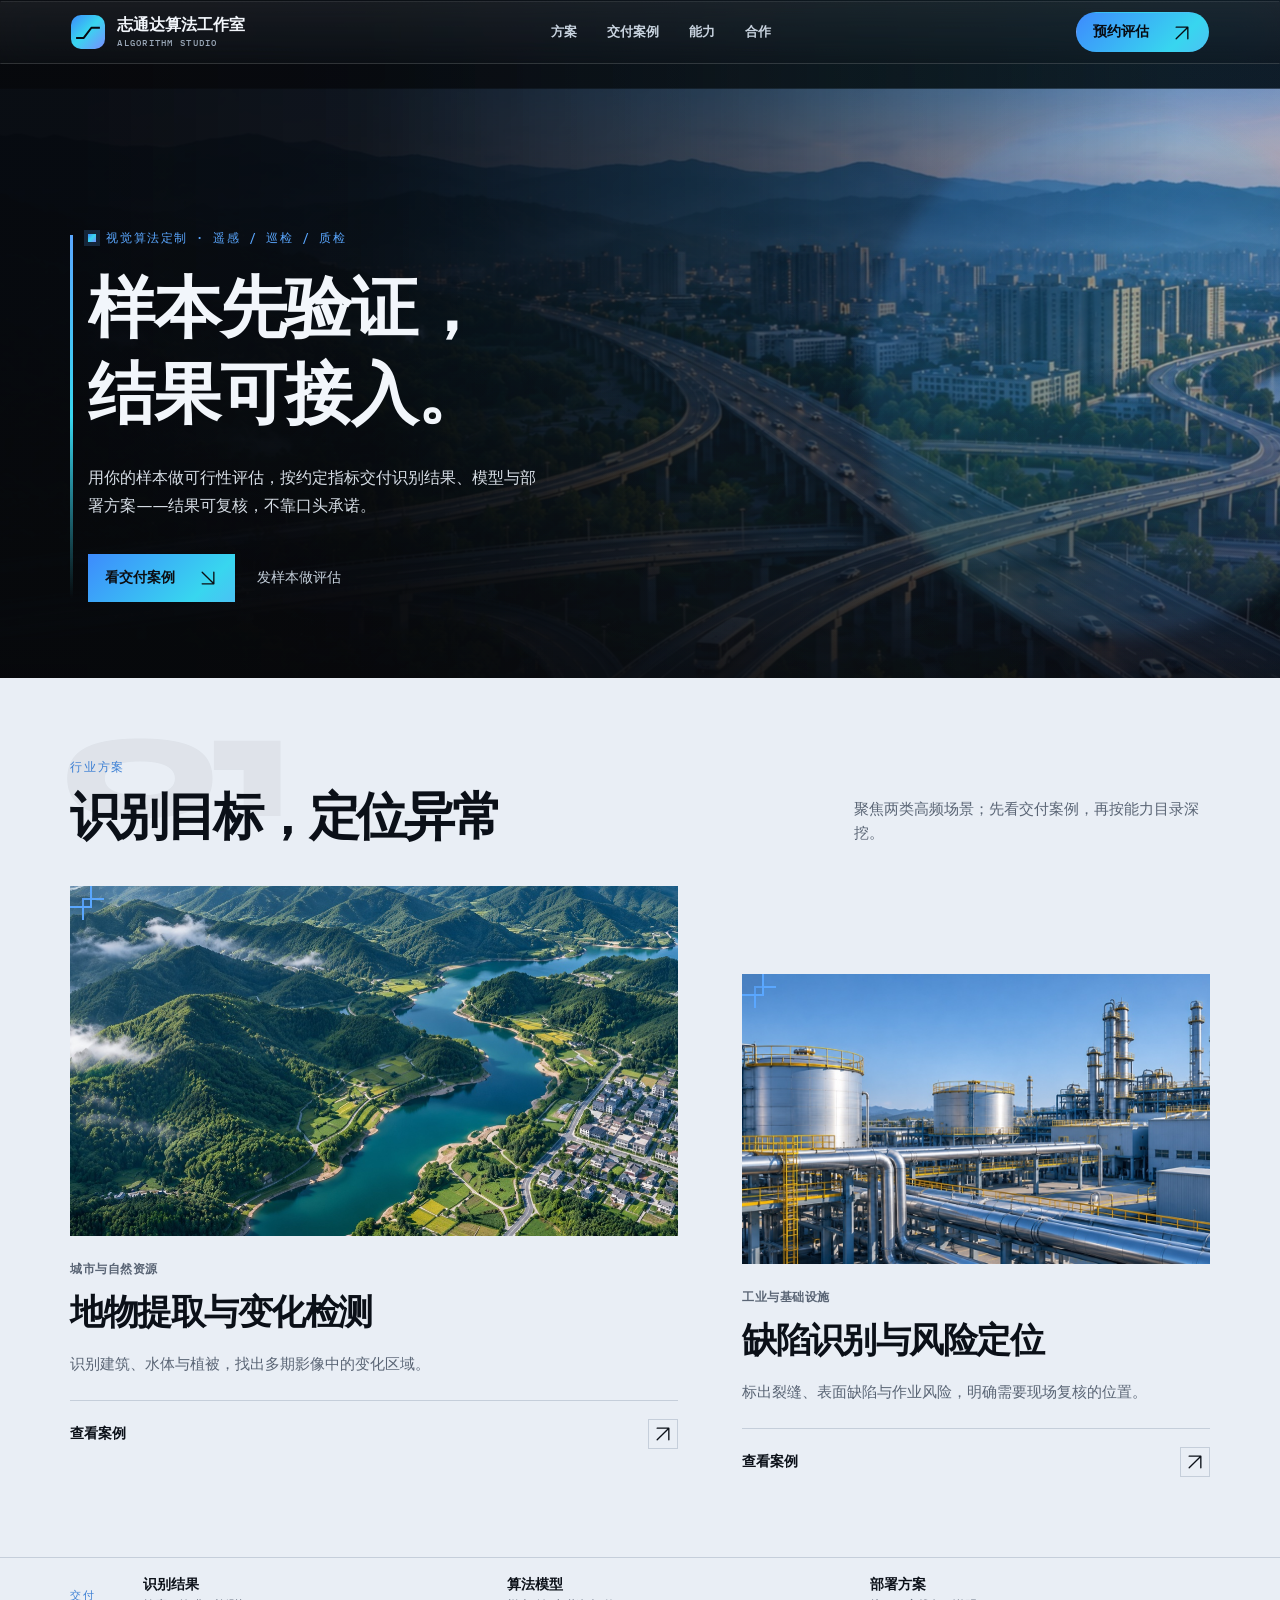
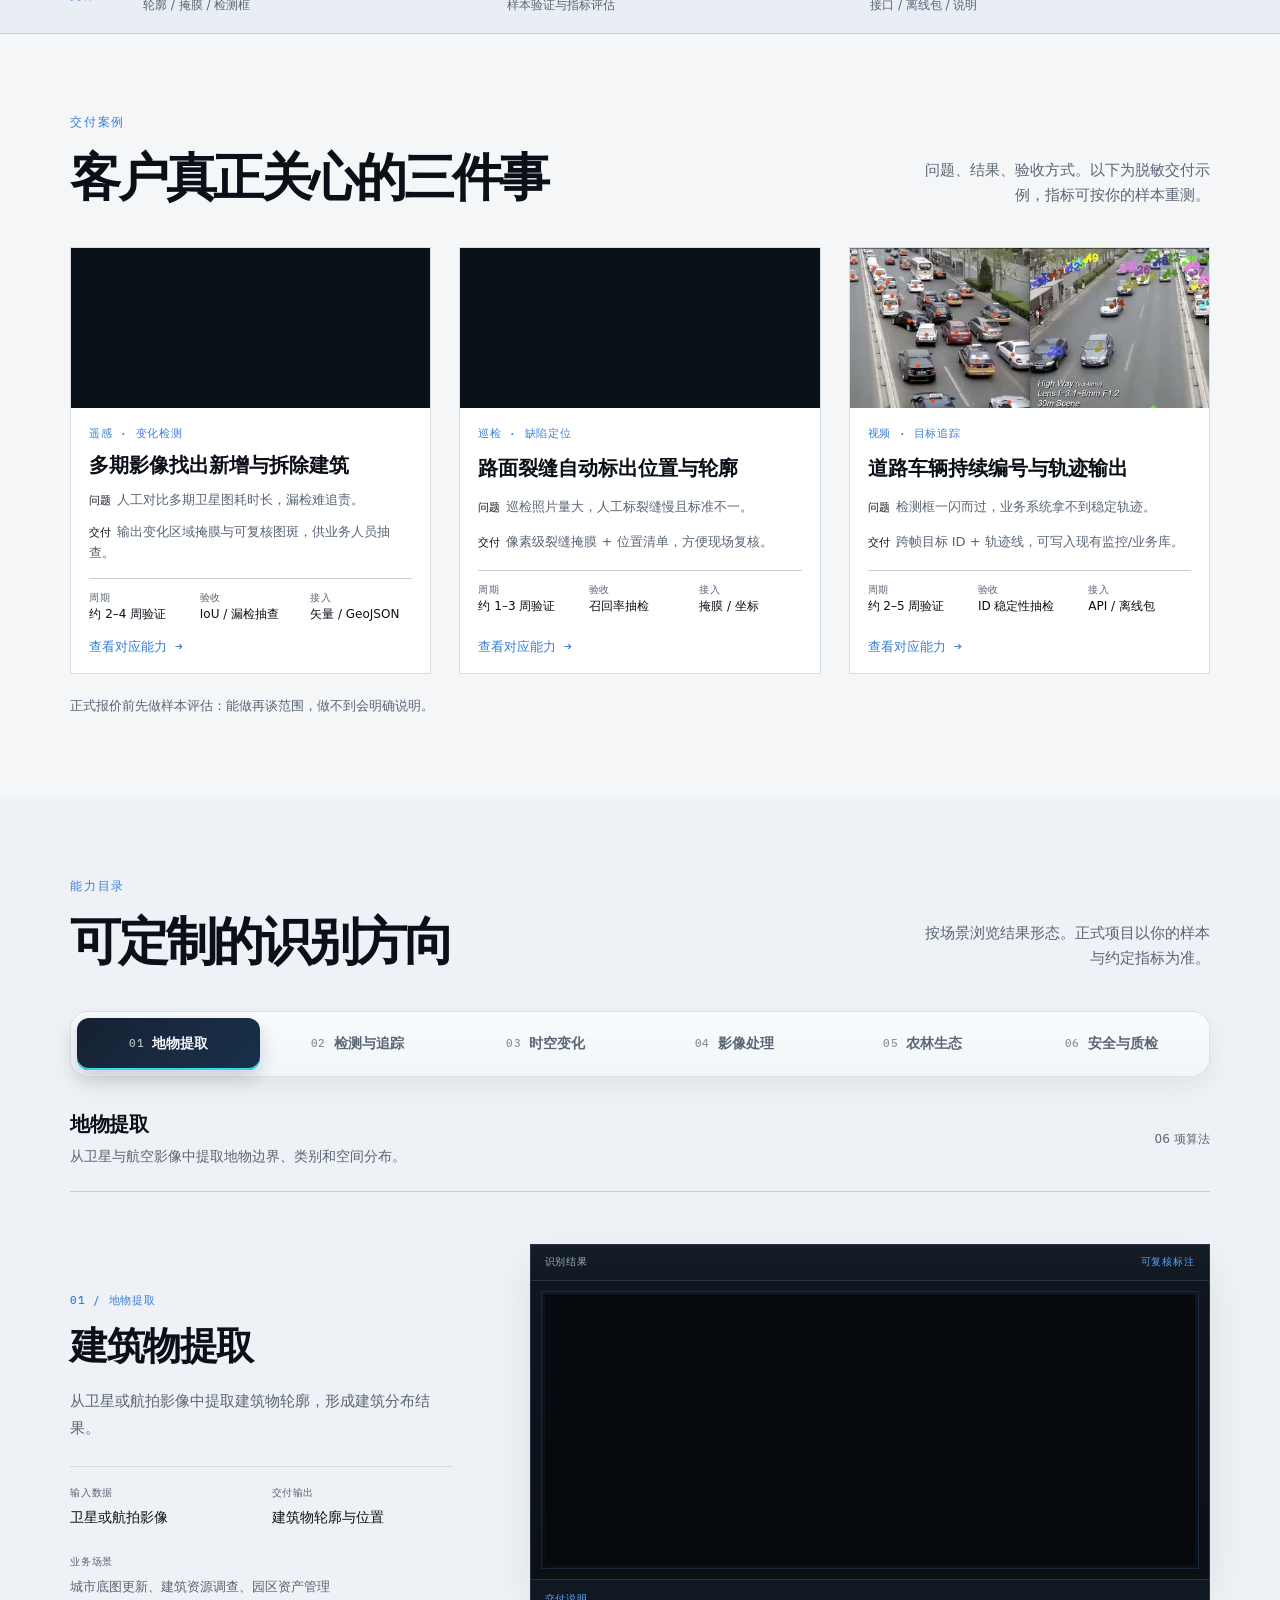
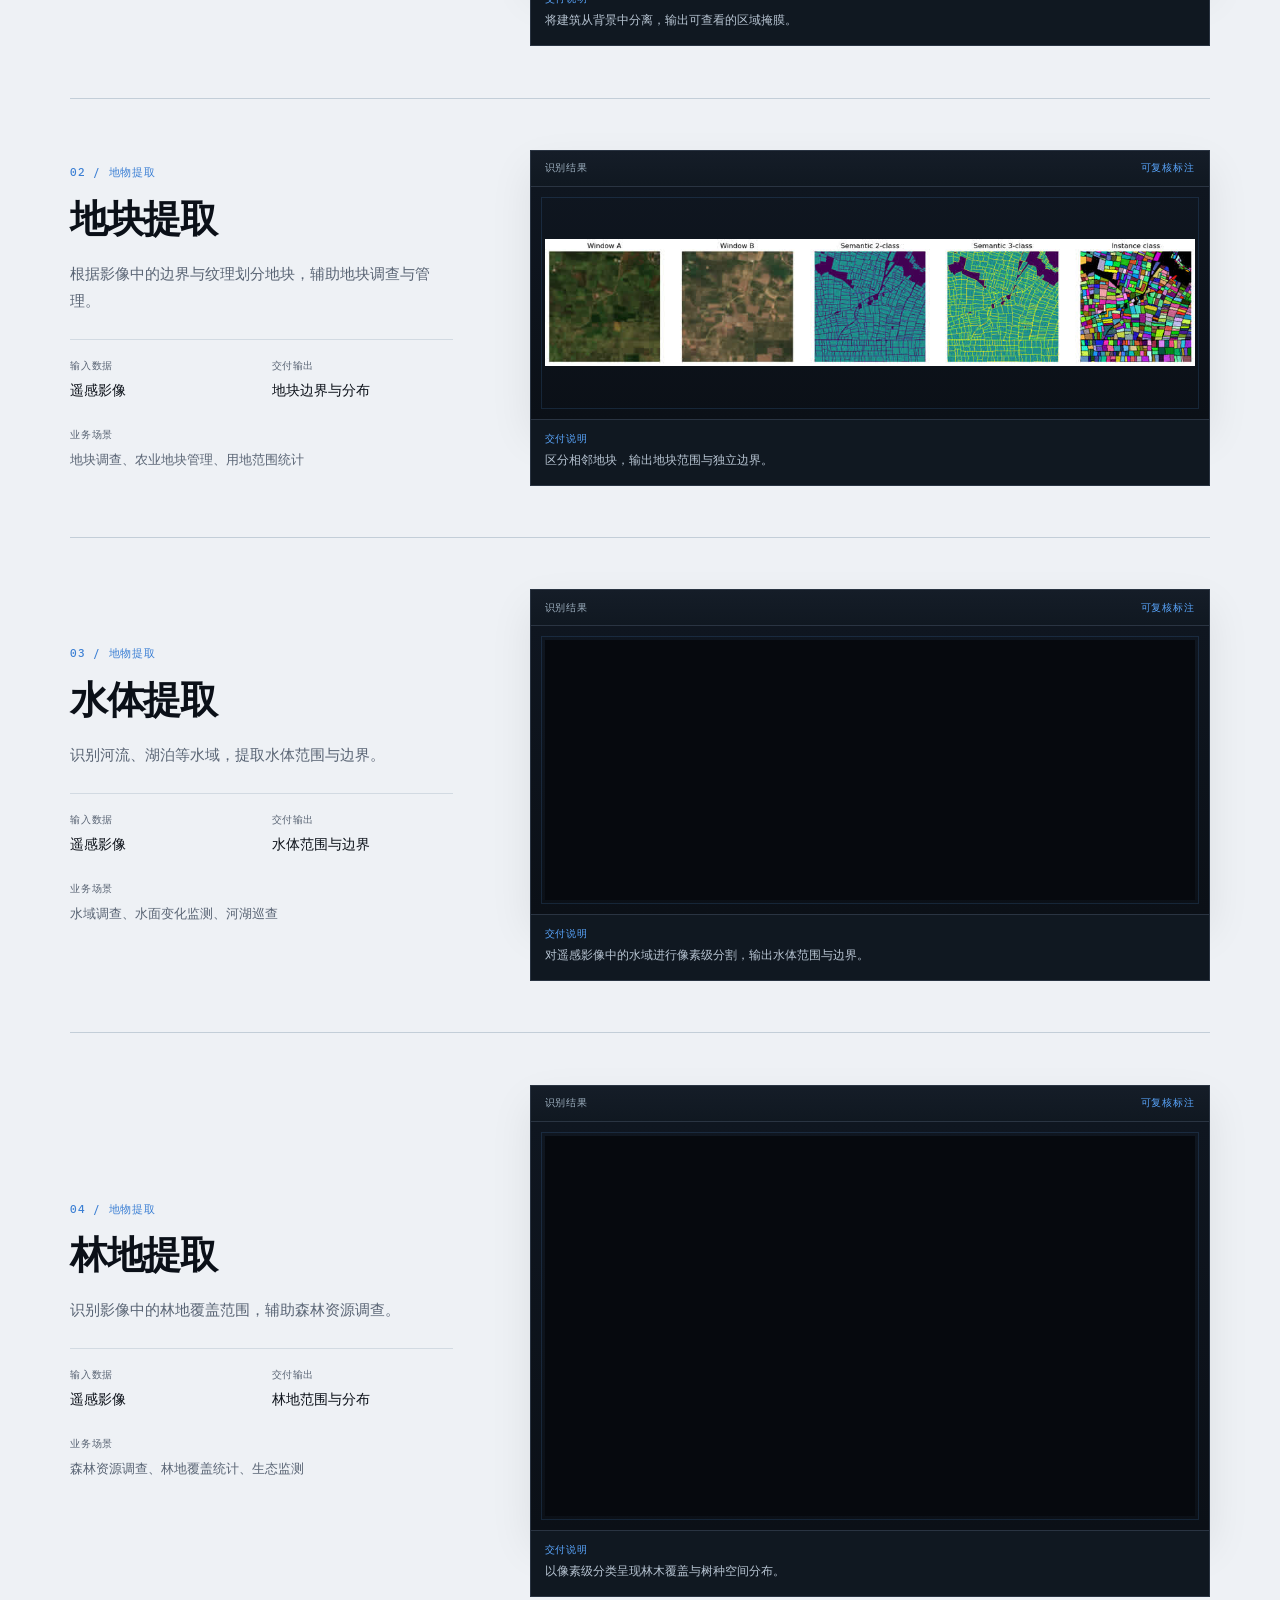
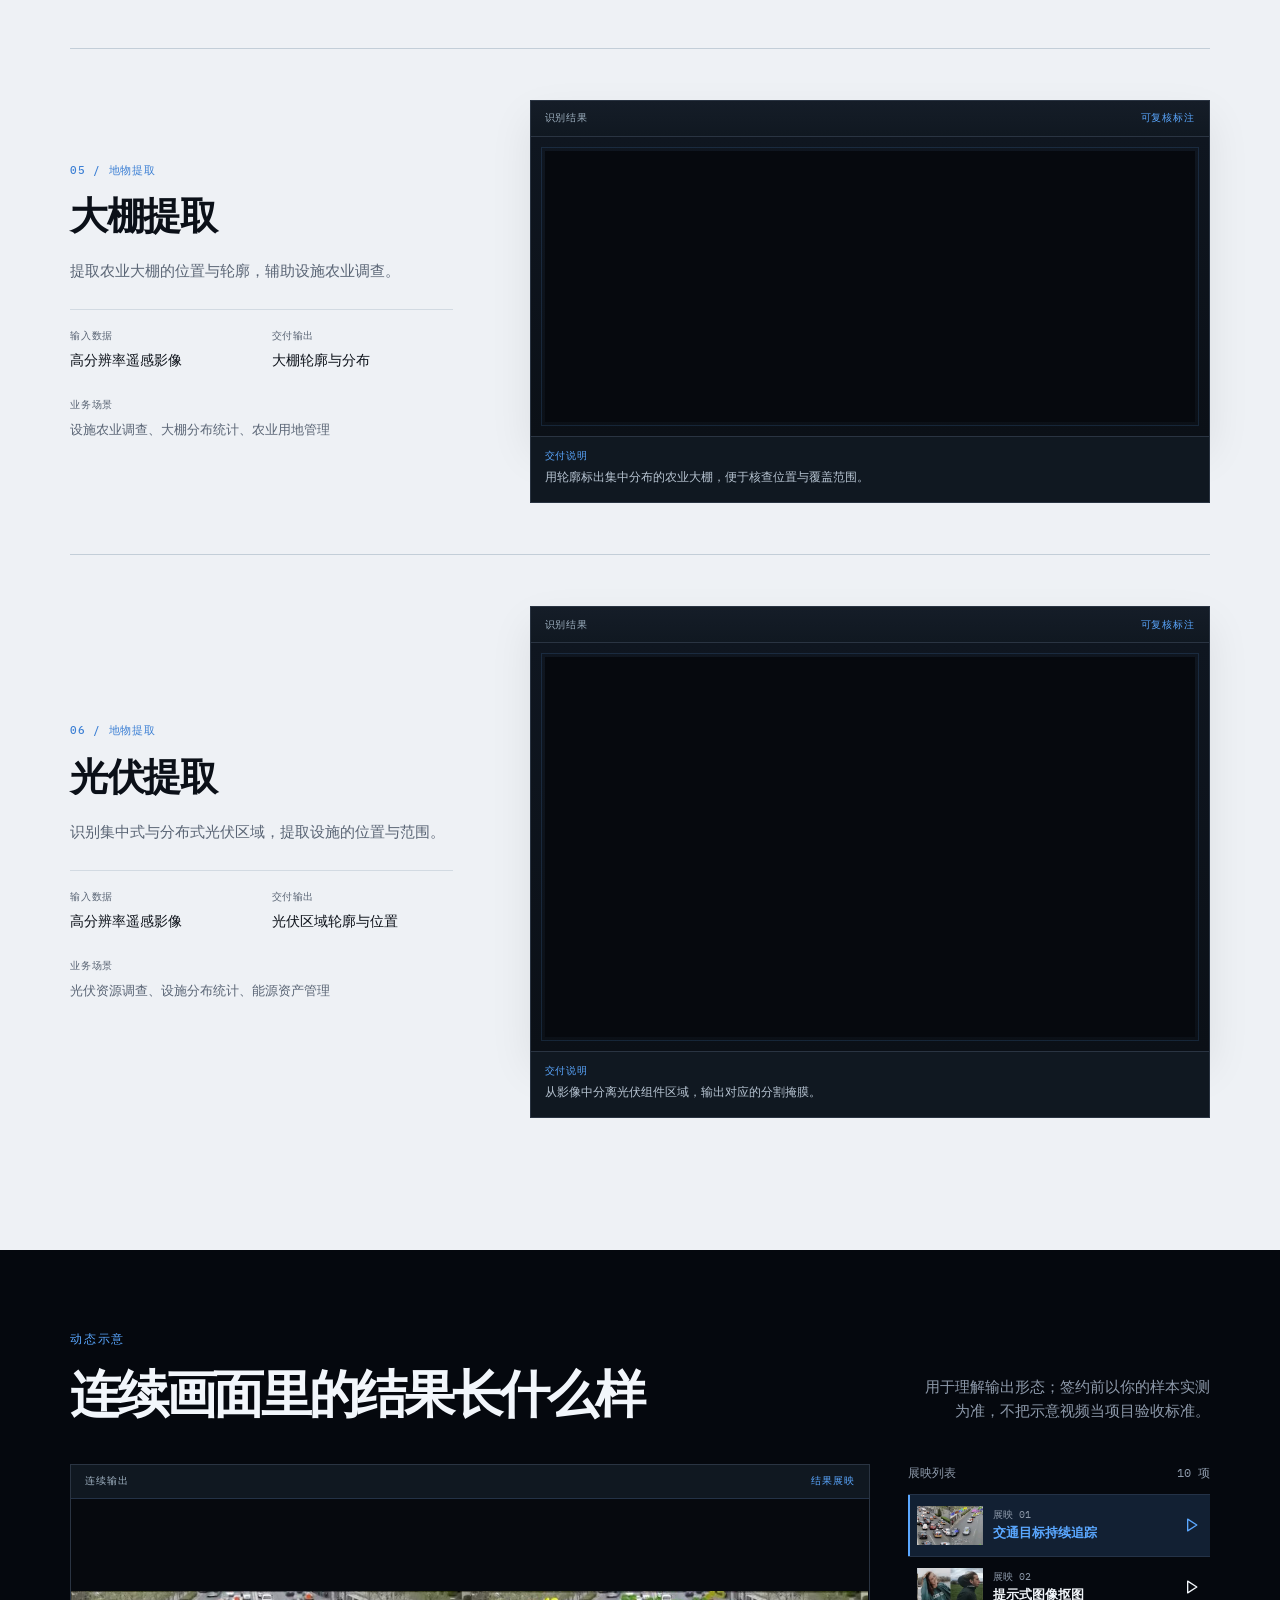
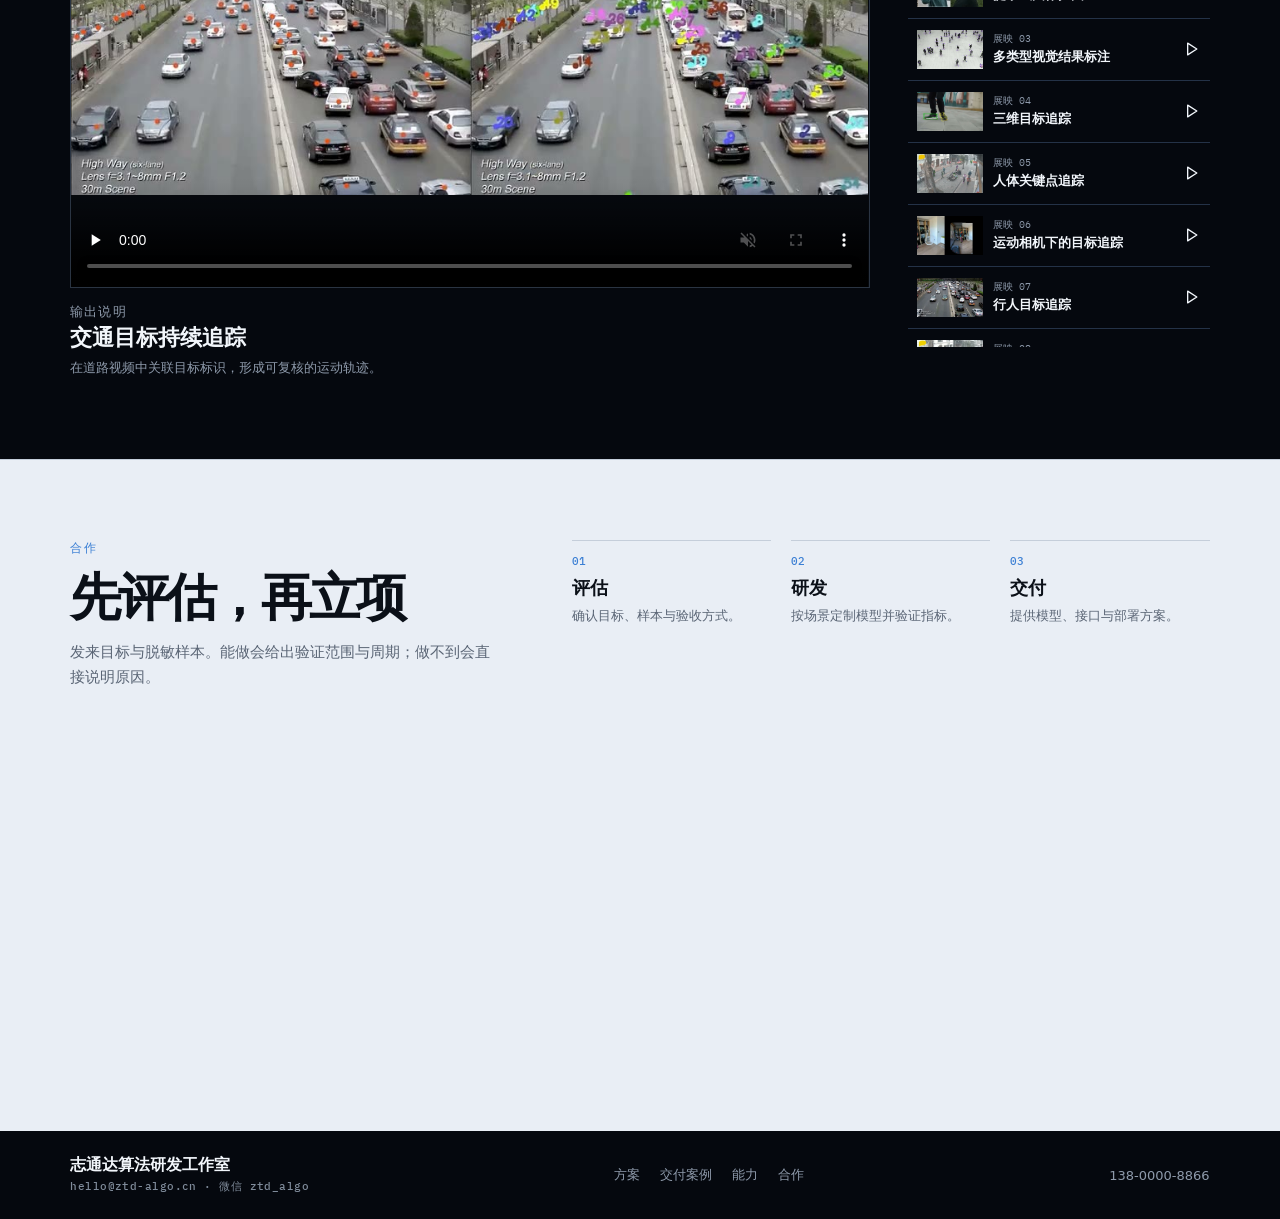
==== index.html @ 41170e2d "Sync supplied algorithm-studio-main 2 source snapshot Import the user-selected main branch files, in" ====
<!doctype html>
<html lang="zh-CN" data-theme="azure">
<head>
<meta charset="utf-8"><meta name="viewport" content="width=device-width,initial-scale=1">
<meta name="theme-color" content="#070b12">
<meta name="description" content="志通达算法研发工作室：为遥感、巡检与质检场景定制视觉算法。先评估样本可行性，再交付可复核结果与可接入系统的模型。">
<title>志通达算法研发工作室｜可复核的视觉算法定制</title>
<link rel="icon" type="image/png" sizes="128x128" href="./assets/studio-logo.png">
<link rel="preconnect" href="https://fonts.googleapis.com">
<link rel="preconnect" href="https://fonts.gstatic.com" crossorigin>
<link href="https://fonts.googleapis.com/css2?family=IBM+Plex+Mono:wght@400;500&family=Syne:wght@600;700;800&display=swap" rel="stylesheet">
<link rel="stylesheet" href="./site.css?v=file-open-20261112">
<link rel="stylesheet" href="./themes.css?v=file-open-20261112">
<script>
(() => {
  document.documentElement.dataset.theme = 'azure';
  try { localStorage.setItem('studio-theme', 'azure'); } catch (_) {}
})();
</script>
</head>
<body>
<a class="skip" href="#main">跳到主要内容</a>
<header class="masthead">
 <div class="container">
  <div class="masthead-bar">
   <a class="brand" href="#horizon"><svg class="brand-mark" viewBox="0 0 40 40" fill="none" aria-hidden="true"><rect x="1.5" y="1.5" width="37" height="37" rx="2" fill="currentColor"/><path d="M6 27h9l9-12h10" stroke-width="2.4" stroke-linejoin="round"/></svg><span>志通达算法工作室<small>ALGORITHM STUDIO</small></span></a>
   <nav aria-label="主导航">
    <a href="#process">方案</a>
    <a href="#stories">交付案例</a>
    <a href="#light">能力</a>
    <a href="#contact">合作</a>
   </nav>
   <a href="#contact" class="button header-cta">预约评估 <span aria-hidden="true"><svg class="ui-icon" viewBox="0 0 24 24" aria-hidden="true"><path d="M5 19 19 5M5 5h14v14"/></svg></span></a>
  </div>
 </div>
</header>
<main id="main">
 <section class="hero hero-clean" id="horizon" aria-labelledby="hero-title">
  <img class="hero-backdrop" src="./assets/editorial/hero-city.jpg" width="2172" height="724" alt="" fetchpriority="high">
  <div class="container hero-inner">
   <div class="hero-copy">
    <p class="eyebrow"><span></span> 视觉算法定制 · 遥感 / 巡检 / 质检</p>
    <h1 id="hero-title"><span class="hero-line"><span>样本先验证，</span></span><span class="hero-line"><span>结果可接入。</span></span></h1>
    <p class="hero-intro">用你的样本做可行性评估，按约定指标交付识别结果、模型与部署方案——结果可复核，不靠口头承诺。</p>
    <div class="hero-actions">
     <a class="button hero-cta" href="#stories">看交付案例 <span aria-hidden="true"><svg class="ui-icon" viewBox="0 0 24 24" aria-hidden="true"><path d="M5 5l14 14M5 19h14V5"/></svg></span></a>
     <a class="hero-secondary" href="#contact">发样本做评估</a>
    </div>
   </div>
  </div>
 </section>

 <section class="solutions section" id="process" aria-labelledby="process-title">
  <div class="container">
   <div class="section-head section-split">
    <div data-index="01"><p class="eyebrow">行业方案</p><h2 id="process-title"><span>识别目标，</span><span>定位异常</span></h2></div>
    <p>聚焦两类高频场景；先看交付案例，再按能力目录深挖。</p>
   </div>
   <div class="solutions-grid">
    <article class="solution">
     <a href="#cap-tab-0" class="solution-link" data-capability="cap-tab-0">
      <div class="solution-copy">
       <p class="solution-industry">城市与自然资源</p>
       <h3>地物提取<span>与变化检测</span></h3>
       <p class="solution-description">识别建筑、水体与植被，找出多期影像中的变化区域。</p>
       <span class="solution-action">查看案例 <span class="solution-arrow" aria-hidden="true"><svg class="ui-icon" viewBox="0 0 24 24" aria-hidden="true"><path d="M5 19 19 5M5 5h14v14"/></svg></span></span>
      </div>
      <div class="solution-image">
       <img src="./assets/editorial/solution-nature.jpg" width="1440" height="696" alt="" loading="lazy">
      </div>
     </a>
    </article>
    <article class="solution">
     <a href="#cap-tab-5" class="solution-link" data-capability="cap-tab-5">
      <div class="solution-copy">
       <p class="solution-industry">工业与基础设施</p>
       <h3>缺陷识别<span>与风险定位</span></h3>
       <p class="solution-description">标出裂缝、表面缺陷与作业风险，明确需要现场复核的位置。</p>
       <span class="solution-action">查看案例 <span class="solution-arrow" aria-hidden="true"><svg class="ui-icon" viewBox="0 0 24 24" aria-hidden="true"><path d="M5 19 19 5M5 5h14v14"/></svg></span></span>
      </div>
      <div class="solution-image">
       <img src="./assets/editorial/solution-industry.jpg" width="1440" height="696" alt="" loading="lazy">
      </div>
     </a>
    </article>
   </div>
  </div>
 </section>
<section class="delivery-strip" id="deliverables" aria-label="交付内容">
 <div class="container delivery-strip-inner">
  <p class="delivery-strip-label">交付</p>
  <ul>
   <li><strong>识别结果</strong><span>轮廓 / 掩膜 / 检测框</span></li>
   <li><strong>算法模型</strong><span>样本验证与指标评估</span></li>
   <li><strong>部署方案</strong><span>接口 / 离线包 / 说明</span></li>
  </ul>
 </div>
</section>

<section class="section stories" id="stories" aria-labelledby="stories-title">
 <div class="container">
  <div class="section-head directory-heading">
   <p class="eyebrow">交付案例</p>
   <h2 id="stories-title">客户真正关心的三件事</h2>
   <p>问题、结果、验收方式。以下为脱敏交付示例，指标可按你的样本重测。</p>
  </div>
  <div class="stories-grid">
   <article class="story-card">
    <figure class="story-media">
     <img src="./assets/algorithm-effects/web/vegas-1999.jpg" alt="" loading="lazy" decoding="async">
     <img src="./assets/algorithm-effects/web/vegas-2024.jpg" alt="" loading="lazy" decoding="async">
    </figure>
    <div class="story-body">
     <p class="story-tag">遥感 · 变化检测</p>
     <h3>多期影像找出新增与拆除建筑</h3>
     <p class="story-problem"><span>问题</span>人工对比多期卫星图耗时长，漏检难追责。</p>
     <p class="story-result"><span>交付</span>输出变化区域掩膜与可复核图斑，供业务人员抽查。</p>
     <dl class="story-metrics">
      <div><dt>周期</dt><dd>约 2–4 周验证</dd></div>
      <div><dt>验收</dt><dd>IoU / 漏检抽查</dd></div>
      <div><dt>接入</dt><dd>矢量 / GeoJSON</dd></div>
     </dl>
     <a class="story-link" href="#algorithm-2-1">查看对应能力 →</a>
    </div>
   </article>
   <article class="story-card">
    <figure class="story-media story-media-single">
     <img src="./assets/algorithm-effects/web/crack-mask.jpg" alt="" loading="lazy" decoding="async">
    </figure>
    <div class="story-body">
     <p class="story-tag">巡检 · 缺陷定位</p>
     <h3>路面裂缝自动标出位置与轮廓</h3>
     <p class="story-problem"><span>问题</span>巡检照片量大，人工标裂缝慢且标准不一。</p>
     <p class="story-result"><span>交付</span>像素级裂缝掩膜 + 位置清单，方便现场复核。</p>
     <dl class="story-metrics">
      <div><dt>周期</dt><dd>约 1–3 周验证</dd></div>
      <div><dt>验收</dt><dd>召回率抽检</dd></div>
      <div><dt>接入</dt><dd>掩膜 / 坐标</dd></div>
     </dl>
     <a class="story-link" href="#algorithm-5-5">查看对应能力 →</a>
    </div>
   </article>
   <article class="story-card">
    <figure class="story-media story-media-single">
     <img src="./assets/algorithm-effects/web/traffic-tracking.jpg" alt="" loading="lazy" decoding="async">
    </figure>
    <div class="story-body">
     <p class="story-tag">视频 · 目标追踪</p>
     <h3>道路车辆持续编号与轨迹输出</h3>
     <p class="story-problem"><span>问题</span>检测框一闪而过，业务系统拿不到稳定轨迹。</p>
     <p class="story-result"><span>交付</span>跨帧目标 ID + 轨迹线，可写入现有监控/业务库。</p>
     <dl class="story-metrics">
      <div><dt>周期</dt><dd>约 2–5 周验证</dd></div>
      <div><dt>验收</dt><dd>ID 稳定性抽检</dd></div>
      <div><dt>接入</dt><dd>API / 离线包</dd></div>
     </dl>
     <a class="story-link" href="#algorithm-1-4">查看对应能力 →</a>
    </div>
   </article>
  </div>
  <p class="stories-note">正式报价前先做样本评估：能做再谈范围，做不到会明确说明。</p>
 </div>
</section>

<section class="section capability-directory" id="light" aria-labelledby="services-title">
 <div class="container">
  <div class="section-head directory-heading">
   <p class="eyebrow">能力目录</p>
   <h2 id="services-title">可定制的识别方向</h2>
   <p>按场景浏览结果形态。正式项目以你的样本与约定指标为准。</p>
  </div>
  <div class="directory-layout">
   <div class="directory-index" role="tablist" aria-label="算法能力分类" aria-orientation="horizontal">
    <button type="button" role="tab" id="cap-tab-0" aria-selected="true" aria-controls="cap-panel-0" tabindex="0"><span class="index-number">01</span><span>地物提取</span><span aria-hidden="true"><svg class="ui-icon" viewBox="0 0 24 24" aria-hidden="true"><path d="M5 19 19 5M5 5h14v14"/></svg></span></button>
    <button type="button" role="tab" id="cap-tab-1" aria-selected="false" aria-controls="cap-panel-1" tabindex="-1"><span class="index-number">02</span><span>检测与追踪</span><span aria-hidden="true"><svg class="ui-icon" viewBox="0 0 24 24" aria-hidden="true"><path d="M5 19 19 5M5 5h14v14"/></svg></span></button>
    <button type="button" role="tab" id="cap-tab-2" aria-selected="false" aria-controls="cap-panel-2" tabindex="-1"><span class="index-number">03</span><span>时空变化</span><span aria-hidden="true"><svg class="ui-icon" viewBox="0 0 24 24" aria-hidden="true"><path d="M5 19 19 5M5 5h14v14"/></svg></span></button>
    <button type="button" role="tab" id="cap-tab-3" aria-selected="false" aria-controls="cap-panel-3" tabindex="-1"><span class="index-number">04</span><span>影像处理</span><span aria-hidden="true"><svg class="ui-icon" viewBox="0 0 24 24" aria-hidden="true"><path d="M5 19 19 5M5 5h14v14"/></svg></span></button>
    <button type="button" role="tab" id="cap-tab-4" aria-selected="false" aria-controls="cap-panel-4" tabindex="-1"><span class="index-number">05</span><span>农林生态</span><span aria-hidden="true"><svg class="ui-icon" viewBox="0 0 24 24" aria-hidden="true"><path d="M5 19 19 5M5 5h14v14"/></svg></span></button>
    <button type="button" role="tab" id="cap-tab-5" aria-selected="false" aria-controls="cap-panel-5" tabindex="-1"><span class="index-number">06</span><span>安全与质检</span><span aria-hidden="true"><svg class="ui-icon" viewBox="0 0 24 24" aria-hidden="true"><path d="M5 19 19 5M5 5h14v14"/></svg></span></button>
   </div>
   <div class="directory-panels">
    <article id="cap-panel-0" role="tabpanel" aria-labelledby="cap-tab-0" class="directory-panel">
     <div class="algorithm-category-heading" id="algorithm-0-overview" data-category-overview><div><h3>地物提取</h3><p>从卫星与航空影像中提取地物边界、类别和空间分布。</p></div><span class="algorithm-count">06 项算法</span></div>
     <div class="algorithm-collection" aria-label="地物提取算法展示">
      <section class="algorithm-row" id="algorithm-0-0" data-algorithm="0-0" aria-labelledby="algorithm-0-0-name">
       <div class="algorithm-row-copy" data-reveal>
        <p class="algorithm-row-number">01 / 地物提取</p>
        <h4 id="algorithm-0-0-name">建筑物提取</h4>
        <p class="algorithm-row-description">从卫星或航拍影像中提取建筑物轮廓，形成建筑分布结果。</p>
        <dl class="algorithm-row-io"><div><dt>输入</dt><dd>卫星或航拍影像</dd></div><div><dt>输出</dt><dd>建筑物轮廓与位置</dd></div></dl>
        <div class="algorithm-row-application"><span>应用场景</span><p>城市底图更新、建筑资源调查、园区资产管理</p></div>
       </div>
       <figure class="algorithm-row-figure" data-reveal>
        <div class="algorithm-row-visual"><img src="./assets/algorithm-effects/web/building.jpg" alt="建筑影像、参考标注与建筑预测掩膜对照" loading="lazy" decoding="async"></div>
        <figcaption>将建筑从背景中分离，输出可查看的区域掩膜。</figcaption>
       </figure>
      </section>
      <section class="algorithm-row" id="algorithm-0-1" data-algorithm="0-1" aria-labelledby="algorithm-0-1-name">
       <div class="algorithm-row-copy" data-reveal>
        <p class="algorithm-row-number">02 / 地物提取</p>
        <h4 id="algorithm-0-1-name">地块提取</h4>
        <p class="algorithm-row-description">根据影像中的边界与纹理划分地块，辅助地块调查与管理。</p>
        <dl class="algorithm-row-io"><div><dt>输入</dt><dd>遥感影像</dd></div><div><dt>输出</dt><dd>地块边界与分布</dd></div></dl>
        <div class="algorithm-row-application"><span>应用场景</span><p>地块调查、农业地块管理、用地范围统计</p></div>
       </div>
       <figure class="algorithm-row-figure" data-reveal>
        <div class="algorithm-row-visual"><img src="./assets/algorithm-effects/web/field-segmentation.jpg" alt="农田影像与地块语义及实例分割结果对照" loading="lazy" decoding="async"></div>
        <figcaption>区分相邻地块，输出地块范围与独立边界。</figcaption>
       </figure>
      </section>
      <section class="algorithm-row" id="algorithm-0-2" data-algorithm="0-2" aria-labelledby="algorithm-0-2-name">
       <div class="algorithm-row-copy" data-reveal>
        <p class="algorithm-row-number">03 / 地物提取</p>
        <h4 id="algorithm-0-2-name">水体提取</h4>
        <p class="algorithm-row-description">识别河流、湖泊等水域，提取水体范围与边界。</p>
        <dl class="algorithm-row-io"><div><dt>输入</dt><dd>遥感影像</dd></div><div><dt>输出</dt><dd>水体范围与边界</dd></div></dl>
        <div class="algorithm-row-application"><span>应用场景</span><p>水域调查、水面变化监测、河湖巡查</p></div>
       </div>
       <figure class="algorithm-row-figure" data-reveal>
        <div class="algorithm-row-visual"><img src="./assets/algorithm-effects/web/water-segmentation.jpg" alt="水体影像、参考掩膜与预测掩膜对照。" loading="lazy" decoding="async"></div>
        <figcaption>对遥感影像中的水域进行像素级分割，输出水体范围与边界。</figcaption>
       </figure>
      </section>
      <section class="algorithm-row" id="algorithm-0-3" data-algorithm="0-3" aria-labelledby="algorithm-0-3-name">
       <div class="algorithm-row-copy" data-reveal>
        <p class="algorithm-row-number">04 / 地物提取</p>
        <h4 id="algorithm-0-3-name">林地提取</h4>
        <p class="algorithm-row-description">识别影像中的林地覆盖范围，辅助森林资源调查。</p>
        <dl class="algorithm-row-io"><div><dt>输入</dt><dd>遥感影像</dd></div><div><dt>输出</dt><dd>林地范围与分布</dd></div></dl>
        <div class="algorithm-row-application"><span>应用场景</span><p>森林资源调查、林地覆盖统计、生态监测</p></div>
       </div>
       <figure class="algorithm-row-figure" data-reveal>
        <div class="algorithm-row-visual"><img src="./assets/algorithm-effects/web/tree-species.jpg" alt="包含林木类别与草地等地物的像素级分类结果。" loading="lazy" decoding="async"></div>
        <figcaption>以像素级分类呈现林木覆盖与树种空间分布。</figcaption>
       </figure>
      </section>
      <section class="algorithm-row" id="algorithm-0-4" data-algorithm="0-4" aria-labelledby="algorithm-0-4-name">
       <div class="algorithm-row-copy" data-reveal>
        <p class="algorithm-row-number">05 / 地物提取</p>
        <h4 id="algorithm-0-4-name">大棚提取</h4>
        <p class="algorithm-row-description">提取农业大棚的位置与轮廓，辅助设施农业调查。</p>
        <dl class="algorithm-row-io"><div><dt>输入</dt><dd>高分辨率遥感影像</dd></div><div><dt>输出</dt><dd>大棚轮廓与分布</dd></div></dl>
        <div class="algorithm-row-application"><span>应用场景</span><p>设施农业调查、大棚分布统计、农业用地管理</p></div>
       </div>
       <figure class="algorithm-row-figure" data-reveal>
        <div class="algorithm-row-visual"><img src="./assets/algorithm-effects/web/greenhouse.jpg" alt="农业大棚提取轮廓叠加在航拍影像上" loading="lazy" decoding="async"></div>
        <figcaption>用轮廓标出集中分布的农业大棚，便于核查位置与覆盖范围。</figcaption>
       </figure>
      </section>
      <section class="algorithm-row" id="algorithm-0-5" data-algorithm="0-5" aria-labelledby="algorithm-0-5-name">
       <div class="algorithm-row-copy" data-reveal>
        <p class="algorithm-row-number">06 / 地物提取</p>
        <h4 id="algorithm-0-5-name">光伏提取</h4>
        <p class="algorithm-row-description">识别集中式与分布式光伏区域，提取设施的位置与范围。</p>
        <dl class="algorithm-row-io"><div><dt>输入</dt><dd>高分辨率遥感影像</dd></div><div><dt>输出</dt><dd>光伏区域轮廓与位置</dd></div></dl>
        <div class="algorithm-row-application"><span>应用场景</span><p>光伏资源调查、设施分布统计、能源资产管理</p></div>
       </div>
       <figure class="algorithm-row-figure" data-reveal>
        <div class="algorithm-row-visual"><img src="./assets/algorithm-effects/web/solar-panel-detection-segmentation.jpg" alt="光伏影像、参考掩膜和预测分割结果对照" loading="lazy" decoding="async"></div>
        <figcaption>从影像中分离光伏组件区域，输出对应的分割掩膜。</figcaption>
       </figure>
      </section>
     </div>
    </article>
    <article id="cap-panel-1" role="tabpanel" aria-labelledby="cap-tab-1" class="directory-panel" hidden>
     <div class="algorithm-category-heading" id="algorithm-1-overview" data-category-overview><div><h3>检测与追踪</h3><p>识别重点目标，结合序列影像开展定位与持续追踪。</p></div><span class="algorithm-count">06 项算法</span></div>
     <div class="algorithm-collection" aria-label="检测与追踪算法展示">
      <section class="algorithm-row" id="algorithm-1-0" data-algorithm="1-0" aria-labelledby="algorithm-1-0-name">
       <div class="algorithm-row-copy" data-reveal>
        <p class="algorithm-row-number">01 / 检测与追踪</p>
        <h4 id="algorithm-1-0-name">无人机识别</h4>
        <p class="algorithm-row-description">识别图像或视频中的无人机目标，标记目标位置。</p>
        <dl class="algorithm-row-io"><div><dt>输入</dt><dd>图像或视频帧</dd></div><div><dt>输出</dt><dd>无人机类别与位置</dd></div></dl>
        <div class="algorithm-row-application"><span>应用场景</span><p>空域目标观察、低空巡查、无人机目标定位</p></div>
       </div>
       <figure class="algorithm-row-figure" data-reveal>
        <div class="algorithm-row-visual"><img src="./assets/algorithm-effects/web/uav.jpg" alt="红外与可见光无人机目标跟踪画面" loading="lazy" decoding="async"></div>
        <figcaption>在连续画面中定位无人机目标并持续跟踪位置。</figcaption>
       </figure>
      </section>
      <section class="algorithm-row" id="algorithm-1-1" data-algorithm="1-1" aria-labelledby="algorithm-1-1-name">
       <div class="algorithm-row-copy" data-reveal>
        <p class="algorithm-row-number">02 / 检测与追踪</p>
        <h4 id="algorithm-1-1-name">飞机检测</h4>
        <p class="algorithm-row-description">检测影像中的飞机目标，形成位置标注。</p>
        <dl class="algorithm-row-io"><div><dt>输入</dt><dd>航空或卫星影像</dd></div><div><dt>输出</dt><dd>飞机目标位置</dd></div></dl>
        <div class="algorithm-row-application"><span>应用场景</span><p>机场设施调查、航空影像解译、飞机目标统计</p></div>
       </div>
       <figure class="algorithm-row-figure" data-reveal>
        <div class="algorithm-row-visual"><img src="./assets/algorithm-effects/web/dota-plane.jpg" alt="遥感影像中飞机目标的旋转检测框结果" loading="lazy" decoding="async"></div>
        <figcaption>用旋转检测框标出飞机位置与朝向。</figcaption>
       </figure>
      </section>
      <section class="algorithm-row" id="algorithm-1-2" data-algorithm="1-2" aria-labelledby="algorithm-1-2-name">
       <div class="algorithm-row-copy" data-reveal>
        <p class="algorithm-row-number">03 / 检测与追踪</p>
        <h4 id="algorithm-1-2-name">舰船检测</h4>
        <p class="algorithm-row-description">从海面、港口等场景影像中检测舰船目标。</p>
        <dl class="algorithm-row-io"><div><dt>输入</dt><dd>卫星或航拍影像</dd></div><div><dt>输出</dt><dd>舰船目标位置</dd></div></dl>
        <div class="algorithm-row-application"><span>应用场景</span><p>港口调查、海面目标观察、舰船分布统计</p></div>
       </div>
       <figure class="algorithm-row-figure" data-reveal>
        <div class="algorithm-row-visual"><img src="./assets/algorithm-effects/web/dota-ship.jpg" alt="港口影像中舰船目标的旋转检测框结果" loading="lazy" decoding="async"></div>
        <figcaption>沿舰船方向标出旋转检测框，区分密集停泊目标。</figcaption>
       </figure>
      </section>
      <section class="algorithm-row" id="algorithm-1-3" data-algorithm="1-3" aria-labelledby="algorithm-1-3-name">
       <div class="algorithm-row-copy" data-reveal>
        <p class="algorithm-row-number">04 / 检测与追踪</p>
        <h4 id="algorithm-1-3-name">火焰检测</h4>
        <p class="algorithm-row-description">识别画面中的火焰区域，为后续人工复核提供位置线索。</p>
        <dl class="algorithm-row-io"><div><dt>输入</dt><dd>图像或视频帧</dd></div><div><dt>输出</dt><dd>疑似火焰区域</dd></div></dl>
        <div class="algorithm-row-application"><span>应用场景</span><p>现场视频巡查、火情线索发现、重点区域复核</p></div>
       </div>
       <figure class="algorithm-row-figure" data-reveal>
        <div class="algorithm-row-visual"><img src="./assets/algorithm-effects/web/fire-detection.jpg" alt="多种场景中的火焰检测框结果" loading="lazy" decoding="async"></div>
        <figcaption>标出疑似火焰区域，提供位置与类别线索。</figcaption>
       </figure>
      </section>
      <section class="algorithm-row" id="algorithm-1-4" data-algorithm="1-4" aria-labelledby="algorithm-1-4-name">
       <div class="algorithm-row-copy" data-reveal>
        <p class="algorithm-row-number">05 / 检测与追踪</p>
        <h4 id="algorithm-1-4-name">车辆追踪</h4>
        <p class="algorithm-row-description">在连续视频帧中关联车辆，记录同一目标的运动轨迹。</p>
        <dl class="algorithm-row-io"><div><dt>输入</dt><dd>连续视频帧</dd></div><div><dt>输出</dt><dd>车辆位置、标识与轨迹</dd></div></dl>
        <div class="algorithm-row-application"><span>应用场景</span><p>交通流观察、车辆轨迹分析、道路运行统计</p></div>
       </div>
       <figure class="algorithm-row-figure" data-reveal>
        <div class="algorithm-row-visual"><img src="./assets/algorithm-effects/web/traffic-tracking.jpg" alt="道路车辆检测标识与连续运动轨迹" loading="lazy" decoding="async"></div>
        <figcaption>为同一辆车关联标识，观察跨帧位置与运动轨迹。</figcaption>
       </figure>
      </section>
      <section class="algorithm-row" id="algorithm-1-5" data-algorithm="1-5" aria-labelledby="algorithm-1-5-name">
       <div class="algorithm-row-copy" data-reveal>
        <p class="algorithm-row-number">06 / 检测与追踪</p>
        <h4 id="algorithm-1-5-name">桥梁识别</h4>
        <p class="algorithm-row-description">识别影像中的桥梁目标，辅助设施调查与定位。</p>
        <dl class="algorithm-row-io"><div><dt>输入</dt><dd>遥感或航拍影像</dd></div><div><dt>输出</dt><dd>桥梁目标位置</dd></div></dl>
        <div class="algorithm-row-application"><span>应用场景</span><p>交通设施调查、桥梁定位、基础设施管理</p></div>
       </div>
       <figure class="algorithm-row-figure" data-reveal>
        <div class="algorithm-row-visual"><img src="./assets/algorithm-effects/web/dota-bridge.jpg" alt="遥感影像中桥梁目标的检测框结果" loading="lazy" decoding="async"></div>
        <figcaption>沿桥梁走向标出目标位置与覆盖范围。</figcaption>
       </figure>
      </section>
     </div>
    </article>
    <article id="cap-panel-2" role="tabpanel" aria-labelledby="cap-tab-2" class="directory-panel" hidden>
     <div class="algorithm-category-heading" id="algorithm-2-overview" data-category-overview><div><h3>时空变化</h3><p>对比多期影像，发现区域变化并形成专题分析结果。</p></div><span class="algorithm-count">05 项算法</span></div>
     <div class="algorithm-collection" aria-label="时空变化算法展示">
      <section class="algorithm-row" id="algorithm-2-0" data-algorithm="2-0" aria-labelledby="algorithm-2-0-name">
       <div class="algorithm-row-copy" data-reveal>
        <p class="algorithm-row-number">01 / 时空变化</p>
        <h4 id="algorithm-2-0-name">建筑物变化检测</h4>
        <p class="algorithm-row-description">对比同一区域的不同时期影像，标出建筑新增、拆除等变化。</p>
        <dl class="algorithm-row-io"><div><dt>输入</dt><dd>对齐的多期遥感影像</dd></div><div><dt>输出</dt><dd>建筑变化区域</dd></div></dl>
        <div class="algorithm-row-application"><span>应用场景</span><p>城市更新调查、建筑新增与拆除核查</p></div>
       </div>
       <figure class="algorithm-row-figure" data-reveal>
        <div class="algorithm-row-visual"><img src="./assets/algorithm-effects/web/building-height-13.jpg" alt="同一区域双期建筑密度与高度变化分布图" loading="lazy" decoding="async"></div>
        <figcaption>用正负差值区分建筑密度与高度的变化区域。</figcaption>
       </figure>
      </section>
      <section class="algorithm-row" id="algorithm-2-1" data-algorithm="2-1" aria-labelledby="algorithm-2-1-name">
       <div class="algorithm-row-copy" data-reveal>
        <p class="algorithm-row-number">02 / 时空变化</p>
        <h4 id="algorithm-2-1-name">地物变化检测</h4>
        <p class="algorithm-row-description">对比多期影像，定位地物覆盖发生变化的区域。</p>
        <dl class="algorithm-row-io"><div><dt>输入</dt><dd>对齐的多期遥感影像</dd></div><div><dt>输出</dt><dd>地物变化区域</dd></div></dl>
        <div class="algorithm-row-application"><span>应用场景</span><p>区域变化调查、用地变化复核、专题制图</p></div>
       </div>
       <figure class="algorithm-row-figure" data-reveal>
        <div class="algorithm-row-visual"><div class="field-compare" id="field-compare">
       <img class="field-image" src="./assets/cases/vegas-2024.jpg" width="1336" height="965" alt="2024 年拉斯维加斯和米德湖的卫星影像" loading="lazy" decoding="async">
       <img class="field-image field-before" src="./assets/cases/vegas-1999.jpg" width="1336" height="965" alt="1999 年同一地区的卫星影像" loading="lazy" decoding="async">
       <span class="field-year field-year-before" aria-hidden="true">1999</span>
       <span class="field-year field-year-after" aria-hidden="true">2024</span>
       <span class="field-divider" aria-hidden="true"></span>
       <span class="field-grip" aria-hidden="true"><svg class="ui-icon" viewBox="0 0 24 24" aria-hidden="true"><path d="M4 12h16M8 8l-4 4 4 4m8-8 4 4-4 4"/></svg></span>
       <input id="field-range" class="field-range" type="range" min="0" max="100" value="66" aria-label="调整两期卫星影像的分界位置" hidden>
      </div></div>
        <figcaption>拖动分界线，对比 1999 年与 2024 年的影像，观察城市扩张与水域变化。</figcaption>
       </figure>
      </section>
      <section class="algorithm-row" id="algorithm-2-2" data-algorithm="2-2" aria-labelledby="algorithm-2-2-name">
       <div class="algorithm-row-copy" data-reveal>
        <p class="algorithm-row-number">03 / 时空变化</p>
        <h4 id="algorithm-2-2-name">时序分析</h4>
        <p class="algorithm-row-description">分析同一区域的连续观测，呈现目标随时间的变化趋势。</p>
        <dl class="algorithm-row-io"><div><dt>输入</dt><dd>连续多期影像或观测数据</dd></div><div><dt>输出</dt><dd>时序变化曲线与区域</dd></div></dl>
        <div class="algorithm-row-application"><span>应用场景</span><p>区域发展观察、植被时序分析、长期变化统计</p></div>
       </div>
       <figure class="algorithm-row-figure" data-reveal>
        <div class="algorithm-row-visual"><img src="./assets/algorithm-effects/web/satellite-timeseries-map.jpg" alt="NDVI 变化曲线与时间序列地表类别对照" loading="lazy" decoding="async"></div>
        <figcaption>沿时间轴查看植被指数变化及对应的地表覆盖类别。</figcaption>
       </figure>
      </section>
      <section class="algorithm-row" id="algorithm-2-3" data-algorithm="2-3" aria-labelledby="algorithm-2-3-name">
       <div class="algorithm-row-copy" data-reveal>
        <p class="algorithm-row-number">04 / 时空变化</p>
        <h4 id="algorithm-2-3-name">建筑物高度估计</h4>
        <p class="algorithm-row-description">结合可用影像和空间信息，估计建筑物高度。</p>
        <dl class="algorithm-row-io"><div><dt>输入</dt><dd>影像及可用空间信息</dd></div><div><dt>输出</dt><dd>建筑物高度估计值</dd></div></dl>
        <div class="algorithm-row-application"><span>应用场景</span><p>城市三维分析、建筑高度分布调查</p></div>
       </div>
       <figure class="algorithm-row-figure" data-reveal>
        <div class="algorithm-row-visual"><img src="./assets/algorithm-effects/web/building-height-0.jpg" alt="建筑密度与建筑高度米制空间分布对照" loading="lazy" decoding="async"></div>
        <figcaption>以颜色呈现建筑高度估计值，查看空间分布与密度差异。</figcaption>
       </figure>
      </section>
      <section class="algorithm-row" id="algorithm-2-4" data-algorithm="2-4" aria-labelledby="algorithm-2-4-name">
       <div class="algorithm-row-copy" data-reveal>
        <p class="algorithm-row-number">05 / 时空变化</p>
        <h4 id="algorithm-2-4-name">光伏选址</h4>
        <p class="algorithm-row-description">结合地形、地物和项目约束，筛选光伏建设的候选区域。</p>
        <dl class="algorithm-row-io"><div><dt>输入</dt><dd>遥感影像、地形与约束数据</dd></div><div><dt>输出</dt><dd>候选区域与筛选结果</dd></div></dl>
        <div class="algorithm-row-application"><span>应用场景</span><p>候选区域筛选、光伏资源调查、建设条件评价</p></div>
       </div>
       <figure class="algorithm-row-figure" data-reveal>
        <div class="algorithm-row-visual"><img src="./assets/algorithm-effects/web/solar-site-suitability.jpg" alt="光伏选址适宜性评分与候选地块" loading="lazy" decoding="async"></div>
        <figcaption>按适宜性评分区分区域，并勾勒候选建设地块。</figcaption>
       </figure>
      </section>
     </div>
    </article>
    <article id="cap-panel-3" role="tabpanel" aria-labelledby="cap-tab-3" class="directory-panel" hidden>
     <div class="algorithm-category-heading" id="algorithm-3-overview" data-category-overview><div><h3>影像处理</h3><p>改善影像质量，并完成配准、拼接与场景划分，为后续识别分析做准备。</p></div><span class="algorithm-count">06 项算法</span></div>
     <div class="algorithm-collection" aria-label="影像处理算法展示">
      <section class="algorithm-row" id="algorithm-3-0" data-algorithm="3-0" aria-labelledby="algorithm-3-0-name">
       <div class="algorithm-row-copy" data-reveal>
        <p class="algorithm-row-number">01 / 影像处理</p>
        <h4 id="algorithm-3-0-name">影像超分</h4>
        <p class="algorithm-row-description">提高低分辨率影像的显示细节，为后续查看和分析提供输入。</p>
        <dl class="algorithm-row-io"><div><dt>输入</dt><dd>低分辨率影像</dd></div><div><dt>输出</dt><dd>超分辨率影像</dd></div></dl>
        <div class="algorithm-row-application"><span>应用场景</span><p>低分辨率影像处理、历史图像细节改善</p></div>
       </div>
       <figure class="algorithm-row-figure" data-reveal>
        <div class="algorithm-row-visual"><img src="./assets/algorithm-effects/web/super-resolution.jpg" alt="超分辨率处理前后的图像细节对照。" loading="lazy" decoding="async"></div>
        <figcaption>超分辨率处理前后的图像细节对照。</figcaption>
       </figure>
      </section>
      <section class="algorithm-row" id="algorithm-3-1" data-algorithm="3-1" aria-labelledby="algorithm-3-1-name">
       <div class="algorithm-row-copy" data-reveal>
        <p class="algorithm-row-number">02 / 影像处理</p>
        <h4 id="algorithm-3-1-name">影像增强</h4>
        <p class="algorithm-row-description">调整亮度、对比度等影像表现，改善数据的可读性。</p>
        <dl class="algorithm-row-io"><div><dt>输入</dt><dd>待增强影像</dd></div><div><dt>输出</dt><dd>增强后的影像</dd></div></dl>
        <div class="algorithm-row-application"><span>应用场景</span><p>低对比度图像处理、图像细节增强</p></div>
       </div>
       <figure class="algorithm-row-figure" data-reveal>
        <div class="algorithm-row-visual"><img src="./assets/algorithm-effects/web/contrast-enhancement.jpg" alt="增强局部对比度，呈现暗部与细节信息。" loading="lazy" decoding="async"></div>
        <figcaption>增强局部对比度，呈现暗部与细节信息。</figcaption>
       </figure>
      </section>
      <section class="algorithm-row" id="algorithm-3-2" data-algorithm="3-2" aria-labelledby="algorithm-3-2-name">
       <div class="algorithm-row-copy" data-reveal>
        <p class="algorithm-row-number">03 / 影像处理</p>
        <h4 id="algorithm-3-2-name">影像配准</h4>
        <p class="algorithm-row-description">对齐不同时间或来源的影像，为变化分析和数据融合做准备。</p>
        <dl class="algorithm-row-io"><div><dt>输入</dt><dd>参考影像与待配准影像</dd></div><div><dt>输出</dt><dd>对齐影像与配准参数</dd></div></dl>
        <div class="algorithm-row-application"><span>应用场景</span><p>多期影像对齐、多源数据融合准备</p></div>
       </div>
       <figure class="algorithm-row-figure" data-reveal>
        <div class="algorithm-row-visual"><img src="./assets/algorithm-effects/web/image-registration.jpg" alt="对照配准前后地物边界的位置变化。" loading="lazy" decoding="async"></div>
        <figcaption>对照配准前后地物边界的位置变化。</figcaption>
       </figure>
      </section>
      <section class="algorithm-row" id="algorithm-3-3" data-algorithm="3-3" aria-labelledby="algorithm-3-3-name">
       <div class="algorithm-row-copy" data-reveal>
        <p class="algorithm-row-number">04 / 影像处理</p>
        <h4 id="algorithm-3-3-name">场景分割</h4>
        <p class="algorithm-row-description">按道路、车辆、建筑等场景要素划分像素，形成通用区域图，供后续专题识别使用。</p>
        <dl class="algorithm-row-io"><div><dt>输入</dt><dd>待分割影像</dd></div><div><dt>输出</dt><dd>区域掩膜或分类图</dd></div></dl>
        <div class="algorithm-row-application"><span>应用场景</span><p>场景要素划分、预处理分区、专题图底图制作</p></div>
       </div>
       <figure class="algorithm-row-figure" data-reveal>
        <div class="algorithm-row-visual"><img src="./assets/algorithm-effects/web/semantic-segmentation.jpg" alt="按像素区分道路、车辆、建筑等区域。" loading="lazy" decoding="async"></div>
        <figcaption>按像素区分道路、车辆、建筑等区域。</figcaption>
       </figure>
      </section>
      <section class="algorithm-row" id="algorithm-3-4" data-algorithm="3-4" aria-labelledby="algorithm-3-4-name">
       <div class="algorithm-row-copy" data-reveal>
        <p class="algorithm-row-number">05 / 影像处理</p>
        <h4 id="algorithm-3-4-name">影像镶嵌</h4>
        <p class="algorithm-row-description">拼接多幅具有重叠区域的影像，形成连续覆盖的图像。</p>
        <dl class="algorithm-row-io"><div><dt>输入</dt><dd>多幅重叠影像</dd></div><div><dt>输出</dt><dd>拼接影像</dd></div></dl>
        <div class="algorithm-row-application"><span>应用场景</span><p>航拍图像拼接、区域影像整合</p></div>
       </div>
       <figure class="algorithm-row-figure" data-reveal>
        <div class="algorithm-row-visual"><img src="./assets/algorithm-effects/web/image-mosaic.jpg" alt="多张重叠影像匹配后融合为连续画面。" loading="lazy" decoding="async"></div>
        <figcaption>多张重叠影像匹配后融合为连续画面。</figcaption>
       </figure>
      </section>
      <section class="algorithm-row" id="algorithm-3-5" data-algorithm="3-5" aria-labelledby="algorithm-3-5-name">
       <div class="algorithm-row-copy" data-reveal>
        <p class="algorithm-row-number">06 / 影像处理</p>
        <h4 id="algorithm-3-5-name">匀光匀色</h4>
        <p class="algorithm-row-description">统一多幅影像的亮度与色彩表现，减少拼接处的视觉差异。</p>
        <dl class="algorithm-row-io"><div><dt>输入</dt><dd>多幅待处理影像</dd></div><div><dt>输出</dt><dd>色调一致的影像</dd></div></dl>
        <div class="algorithm-row-application"><span>应用场景</span><p>多幅图像色彩统一、拼接过渡优化</p></div>
       </div>
       <figure class="algorithm-row-figure" data-reveal>
        <div class="algorithm-row-visual"><img src="./assets/algorithm-effects/web/color-before.jpg" alt="上图为补偿前，下图为曝光补偿后的拼接结果。" loading="lazy" decoding="async"><img src="./assets/algorithm-effects/web/color-after.jpg" alt="曝光补偿后的拼接画面。" loading="lazy" decoding="async"></div>
        <figcaption>上图为补偿前，下图为曝光补偿后的拼接结果。</figcaption>
       </figure>
      </section>
     </div>
    </article>
    <article id="cap-panel-4" role="tabpanel" aria-labelledby="cap-tab-4" class="directory-panel" hidden>
     <div class="algorithm-category-heading" id="algorithm-4-overview" data-category-overview><div><h3>农林生态</h3><p>从影像中识别作物与植被，辅助农业和生态监测。</p></div><span class="algorithm-count">06 项算法</span></div>
     <div class="algorithm-collection" aria-label="农林生态算法展示">
      <section class="algorithm-row" id="algorithm-4-0" data-algorithm="4-0" aria-labelledby="algorithm-4-0-name">
       <div class="algorithm-row-copy" data-reveal>
        <p class="algorithm-row-number">01 / 农林生态</p>
        <h4 id="algorithm-4-0-name">农作物分类</h4>
        <p class="algorithm-row-description">识别影像中的作物类别，呈现种植类型与空间分布。</p>
        <dl class="algorithm-row-io"><div><dt>输入</dt><dd>遥感影像及标注样本</dd></div><div><dt>输出</dt><dd>作物类别与分布</dd></div></dl>
        <div class="algorithm-row-application"><span>应用场景</span><p>种植结构调查、农作物分布统计、农业监测</p></div>
       </div>
       <figure class="algorithm-row-figure" data-reveal>
        <div class="algorithm-row-visual"><img src="./assets/algorithm-effects/web/crop-classification.jpg" alt="以不同颜色区分作物类别，并提取农田地块边界。" loading="lazy" decoding="async"></div>
        <figcaption>以不同颜色区分作物类别，并提取农田地块边界。</figcaption>
       </figure>
      </section>
      <section class="algorithm-row" id="algorithm-4-1" data-algorithm="4-1" aria-labelledby="algorithm-4-1-name">
       <div class="algorithm-row-copy" data-reveal>
        <p class="algorithm-row-number">02 / 农林生态</p>
        <h4 id="algorithm-4-1-name">树木分类</h4>
        <p class="algorithm-row-description">结合影像特征区分树木类别，辅助林业调查。</p>
        <dl class="algorithm-row-io"><div><dt>输入</dt><dd>航拍或地面影像</dd></div><div><dt>输出</dt><dd>树木类别与位置</dd></div></dl>
        <div class="algorithm-row-application"><span>应用场景</span><p>林业调查、树种分布分析、生态资源管理</p></div>
       </div>
       <figure class="algorithm-row-figure" data-reveal>
        <div class="algorithm-row-visual"><img src="./assets/algorithm-effects/web/tree-species.jpg" alt="树种分类结果以不同颜色呈现树木类型及空间分布。" loading="lazy" decoding="async"></div>
        <figcaption>树种分类结果以不同颜色呈现树木类型及空间分布。</figcaption>
       </figure>
      </section>
      <section class="algorithm-row" id="algorithm-4-2" data-algorithm="4-2" aria-labelledby="algorithm-4-2-name">
       <div class="algorithm-row-copy" data-reveal>
        <p class="algorithm-row-number">03 / 农林生态</p>
        <h4 id="algorithm-4-2-name">病虫害检测</h4>
        <p class="algorithm-row-description">识别作物或树木上的疑似病虫害表现，标出复核目标。</p>
        <dl class="algorithm-row-io"><div><dt>输入</dt><dd>作物或树木图像</dd></div><div><dt>输出</dt><dd>疑似病虫害类别与区域</dd></div></dl>
        <div class="algorithm-row-application"><span>应用场景</span><p>农业巡查、叶片病害筛查、样本辅助复核</p></div>
       </div>
       <figure class="algorithm-row-figure" data-reveal>
        <div class="algorithm-row-visual"><img src="./assets/algorithm-effects/web/plant-disease-explainability.jpg" alt="病叶原图、分类模型热图与热图叠加结果对照。" loading="lazy" decoding="async"></div>
        <figcaption>展示叶片病害分类结果的模型关注区域。</figcaption>
       </figure>
      </section>
      <section class="algorithm-row" id="algorithm-4-3" data-algorithm="4-3" aria-labelledby="algorithm-4-3-name">
       <div class="algorithm-row-copy" data-reveal>
        <p class="algorithm-row-number">04 / 农林生态</p>
        <h4 id="algorithm-4-3-name">羊群检测</h4>
        <p class="algorithm-row-description">检测画面中的羊只，辅助群体定位和数量统计。</p>
        <dl class="algorithm-row-io"><div><dt>输入</dt><dd>图像或视频帧</dd></div><div><dt>输出</dt><dd>羊只位置与计数</dd></div></dl>
        <div class="algorithm-row-application"><span>应用场景</span><p>牧场巡查、羊群目标统计、航拍监测</p></div>
       </div>
       <figure class="algorithm-row-figure" data-reveal>
        <div class="algorithm-row-visual"><img src="./assets/algorithm-effects/web/sheep-detection.jpg" alt="在航拍画面中标出羊只位置，辅助群体计数。" loading="lazy" decoding="async"></div>
        <figcaption>在航拍画面中标出羊只位置，辅助群体计数。</figcaption>
       </figure>
      </section>
      <section class="algorithm-row" id="algorithm-4-4" data-algorithm="4-4" aria-labelledby="algorithm-4-4-name">
       <div class="algorithm-row-copy" data-reveal>
        <p class="algorithm-row-number">05 / 农林生态</p>
        <h4 id="algorithm-4-4-name">牛群检测</h4>
        <p class="algorithm-row-description">检测画面中的牛只，辅助群体定位和数量统计。</p>
        <dl class="algorithm-row-io"><div><dt>输入</dt><dd>图像或视频帧</dd></div><div><dt>输出</dt><dd>牛只位置与计数</dd></div></dl>
        <div class="algorithm-row-application"><span>应用场景</span><p>牧场巡查、牛群目标定位、养殖统计</p></div>
       </div>
       <figure class="algorithm-row-figure" data-reveal>
        <div class="algorithm-row-visual"><img src="./assets/algorithm-effects/web/cow-detection.jpg" alt="在牧场影像中标出牛只的位置。" loading="lazy" decoding="async"></div>
        <figcaption>在牧场影像中标出牛只的位置。</figcaption>
       </figure>
      </section>
      <section class="algorithm-row" id="algorithm-4-5" data-algorithm="4-5" aria-labelledby="algorithm-4-5-name">
       <div class="algorithm-row-copy" data-reveal>
        <p class="algorithm-row-number">06 / 农林生态</p>
        <h4 id="algorithm-4-5-name">水面垃圾识别</h4>
        <p class="algorithm-row-description">识别水面的疑似漂浮垃圾，为清理与巡查提供位置线索。</p>
        <dl class="algorithm-row-io"><div><dt>输入</dt><dd>水面巡查图像或视频</dd></div><div><dt>输出</dt><dd>疑似垃圾位置与类别</dd></div></dl>
        <div class="algorithm-row-application"><span>应用场景</span><p>河湖巡查、漂浮物定位、清理作业辅助</p></div>
       </div>
       <figure class="algorithm-row-figure" data-reveal>
        <div class="algorithm-row-visual"><img src="./assets/algorithm-effects/web/floating-trash.jpg" alt="水面漂浮瓶类垃圾的检测结果，检测框标出了目标位置" loading="lazy" decoding="async"></div>
        <figcaption>定位水面漂浮垃圾，标记目标类别与位置。</figcaption>
       </figure>
      </section>
     </div>
    </article>
    <article id="cap-panel-5" role="tabpanel" aria-labelledby="cap-tab-5" class="directory-panel" hidden>
     <div class="algorithm-category-heading" id="algorithm-5-overview" data-category-overview><div><h3>安全与质检</h3><p>从巡检图像中识别缺陷与风险，定位需要复核的区域。</p></div><span class="algorithm-count">06 项算法</span></div>
     <div class="algorithm-collection" aria-label="安全与质检算法展示">
      <section class="algorithm-row" id="algorithm-5-0" data-algorithm="5-0" aria-labelledby="algorithm-5-0-name">
       <div class="algorithm-row-copy" data-reveal>
        <p class="algorithm-row-number">01 / 安全与质检</p>
        <h4 id="algorithm-5-0-name">输电线路隐患检测</h4>
        <p class="algorithm-row-description">分析输电线路巡检影像，标出疑似设施隐患与周边风险。</p>
        <dl class="algorithm-row-io"><div><dt>输入</dt><dd>输电线路巡检影像</dd></div><div><dt>输出</dt><dd>疑似隐患位置与类别</dd></div></dl>
        <div class="algorithm-row-application"><span>应用场景</span><p>输电设施巡检、绝缘子缺陷复核、线路维护</p></div>
       </div>
       <figure class="algorithm-row-figure" data-reveal>
        <div class="algorithm-row-visual"><img src="./assets/algorithm-effects/web/insulator-defects.jpg" alt="定位绝缘子上的闪络、破损和缺片等异常位置。" loading="lazy" decoding="async"></div>
        <figcaption>定位绝缘子上的闪络、破损和缺片等异常位置。</figcaption>
       </figure>
      </section>
      <section class="algorithm-row" id="algorithm-5-1" data-algorithm="5-1" aria-labelledby="algorithm-5-1-name">
       <div class="algorithm-row-copy" data-reveal>
        <p class="algorithm-row-number">02 / 安全与质检</p>
        <h4 id="algorithm-5-1-name">光伏缺陷检测</h4>
        <p class="algorithm-row-description">分析可见光或热成像数据，标出疑似光伏组件缺陷。</p>
        <dl class="algorithm-row-io"><div><dt>输入</dt><dd>光伏巡检图像</dd></div><div><dt>输出</dt><dd>疑似缺陷区域与类别</dd></div></dl>
        <div class="algorithm-row-application"><span>应用场景</span><p>光伏组件巡检、疑似缺陷定位、运维辅助</p></div>
       </div>
       <figure class="algorithm-row-figure" data-reveal>
        <div class="algorithm-row-visual"><img src="./assets/algorithm-effects/web/pv-thermal-defects-confirmed.jpg" alt="光伏组件缺陷的红外、灰度与伪彩色分析对照" loading="lazy" decoding="async"></div>
        <figcaption>通过红外与图像处理结果定位组件热点，辅助复核故障单元。</figcaption>
       </figure>
      </section>
      <section class="algorithm-row" id="algorithm-5-2" data-algorithm="5-2" aria-labelledby="algorithm-5-2-name">
       <div class="algorithm-row-copy" data-reveal>
        <p class="algorithm-row-number">03 / 安全与质检</p>
        <h4 id="algorithm-5-2-name">安全帽识别</h4>
        <p class="algorithm-row-description">检测作业人员及安全帽佩戴情况，标出需要复核的目标。</p>
        <dl class="algorithm-row-io"><div><dt>输入</dt><dd>作业现场图像或视频</dd></div><div><dt>输出</dt><dd>人员位置与佩戴识别结果</dd></div></dl>
        <div class="algorithm-row-application"><span>应用场景</span><p>作业现场巡查、安全帽佩戴识别</p></div>
       </div>
       <figure class="algorithm-row-figure" data-reveal>
        <div class="algorithm-row-visual"><img src="./assets/algorithm-effects/web/helmet-demo.jpg" alt="标出作业人员头部的安全帽佩戴情况。" loading="lazy" decoding="async"></div>
        <figcaption>标出作业人员头部的安全帽佩戴情况。</figcaption>
       </figure>
      </section>
      <section class="algorithm-row" id="algorithm-5-3" data-algorithm="5-3" aria-labelledby="algorithm-5-3-name">
       <div class="algorithm-row-copy" data-reveal>
        <p class="algorithm-row-number">04 / 安全与质检</p>
        <h4 id="algorithm-5-3-name">焊接件缺陷检测</h4>
        <p class="algorithm-row-description">识别焊接件图像中的疑似缺陷，辅助工业质量检查。</p>
        <dl class="algorithm-row-io"><div><dt>输入</dt><dd>焊接件检测图像</dd></div><div><dt>输出</dt><dd>疑似缺陷位置与类别</dd></div></dl>
        <div class="algorithm-row-application"><span>应用场景</span><p>焊接质量检查、X 光图像分析、缺陷辅助复核</p></div>
       </div>
       <figure class="algorithm-row-figure" data-reveal>
        <div class="algorithm-row-visual"><img src="./assets/algorithm-effects/web/weld-defects.jpg" alt="在焊缝影像中标记缺陷位置，并提取缺陷轮廓。" loading="lazy" decoding="async"></div>
        <figcaption>在焊缝影像中标记缺陷位置，并提取缺陷轮廓。</figcaption>
       </figure>
      </section>
      <section class="algorithm-row" id="algorithm-5-4" data-algorithm="5-4" aria-labelledby="algorithm-5-4-name">
       <div class="algorithm-row-copy" data-reveal>
        <p class="algorithm-row-number">05 / 安全与质检</p>
        <h4 id="algorithm-5-4-name">齿轮瑕疵检测</h4>
        <p class="algorithm-row-description">分析齿轮表面图像，标出疑似瑕疵区域。</p>
        <dl class="algorithm-row-io"><div><dt>输入</dt><dd>齿轮表面图像</dd></div><div><dt>输出</dt><dd>疑似瑕疵区域</dd></div></dl>
        <div class="algorithm-row-application"><span>应用场景</span><p>齿轮表面检查、缺损与划痕识别</p></div>
       </div>
       <figure class="algorithm-row-figure" data-reveal>
        <div class="algorithm-row-visual"><img src="./assets/algorithm-effects/web/gear-defects.jpg" alt="不同转角下齿轮表面暗斑缺陷的检测结果" loading="lazy" decoding="async"></div>
        <figcaption>在不同角度的齿轮表面标记暗斑缺陷位置。</figcaption>
       </figure>
      </section>
      <section class="algorithm-row" id="algorithm-5-5" data-algorithm="5-5" aria-labelledby="algorithm-5-5-name">
       <div class="algorithm-row-copy" data-reveal>
        <p class="algorithm-row-number">06 / 安全与质检</p>
        <h4 id="algorithm-5-5-name">道路裂缝检测</h4>
        <p class="algorithm-row-description">提取道路表面的裂缝位置与轮廓，辅助路面巡检。</p>
        <dl class="algorithm-row-io"><div><dt>输入</dt><dd>路面图像</dd></div><div><dt>输出</dt><dd>裂缝轮廓或分割掩膜</dd></div></dl>
        <div class="algorithm-row-application"><span>应用场景</span><p>道路养护巡查、路面病害定位、裂缝轮廓提取</p></div>
       </div>
       <figure class="algorithm-row-figure" data-reveal>
        <div class="algorithm-row-visual"><img src="./assets/algorithm-effects/web/crack-input.jpg" alt="道路原图与裂缝分割掩膜对照。" loading="lazy" decoding="async"><img src="./assets/algorithm-effects/web/crack-mask.jpg" alt="道路原图与裂缝分割掩膜对照。" loading="lazy" decoding="async"></div>
        <figcaption>从路面图像中提取裂缝轮廓，输出像素级分割结果。</figcaption>
       </figure>
      </section>
     </div>
    </article>
   </div>
  </div>
 </div>
</section>
<section class="section screening-section" id="motion-examples" aria-labelledby="motion-title">
 <div class="container">
   <div class="section-head directory-heading">
   <p class="eyebrow">动态示意</p>
   <h2 id="motion-title">连续画面里的结果长什么样</h2>
   <p>用于理解输出形态；签约前以你的样本实测为准，不把示意视频当项目验收标准。</p>
  </div>
  <div class="screening-layout">
   <figure class="screening-player">
    <div class="screening-frame">
     <div class="screening-frame-head" aria-hidden="true"><span>连续输出</span><span>结果展映</span></div>
     <video id="screening-video" controls muted playsinline preload="none" poster="./assets/github/traffic-tracking.jpg" aria-label="交通目标持续追踪"><source src="./assets/github/traffic-tracking.mp4" type="video/mp4"></video>
     <p class="screening-error" id="screening-error" hidden>当前片段未能播放。<a id="screening-download" href="./assets/github/traffic-tracking.mp4" target="_blank" rel="noopener">打开视频文件 <svg class="ui-icon" viewBox="0 0 24 24" aria-hidden="true"><path d="M5 19 19 5M5 5h14v14"/></svg></a></p>
    </div>
    <figcaption class="screening-caption" aria-live="polite">
     <div><p class="screening-caption-label">输出说明</p><h3 id="screening-title">交通目标持续追踪</h3><p id="screening-description">在道路视频中关联目标标识，形成可复核的运动轨迹。</p></div>
    </figcaption>
   </figure>
   <div class="screening-library">
    <p class="screening-list-heading"><span>展映列表</span><span>10 项</span></p>
    <div class="screening-index" role="group" aria-label="选择演示视频">
     <button type="button" data-screening="traffic-tracking" aria-pressed="true"><img src="./assets/github/traffic-tracking.jpg" loading="lazy" alt=""><span><small>展映 01</small><strong>交通目标持续追踪</strong></span><span aria-hidden="true"><svg class="ui-icon" viewBox="0 0 24 24" aria-hidden="true"><path d="m8 5 11 7-11 7Z"/></svg></span></button>
     <button type="button" data-screening="prompt-matting" aria-pressed="false"><img src="./assets/github/prompt-matting.jpg" loading="lazy" alt=""><span><small>展映 02</small><strong>提示式图像抠图</strong></span><span aria-hidden="true"><svg class="ui-icon" viewBox="0 0 24 24" aria-hidden="true"><path d="m8 5 11 7-11 7Z"/></svg></span></button>
     <button type="button" data-screening="visual-annotations" aria-pressed="false"><img src="./assets/github/visual-annotations.jpg" loading="lazy" alt=""><span><small>展映 03</small><strong>多类型视觉结果标注</strong></span><span aria-hidden="true"><svg class="ui-icon" viewBox="0 0 24 24" aria-hidden="true"><path d="m8 5 11 7-11 7Z"/></svg></span></button>
     <button type="button" data-screening="tracking-3d" aria-pressed="false"><img src="./assets/github/tracking-3d.jpg" loading="lazy" alt=""><span><small>展映 04</small><strong>三维目标追踪</strong></span><span aria-hidden="true"><svg class="ui-icon" viewBox="0 0 24 24" aria-hidden="true"><path d="m8 5 11 7-11 7Z"/></svg></span></button>
     <button type="button" data-screening="pose-tracking" aria-pressed="false"><img src="./assets/github/pose-tracking.jpg" loading="lazy" alt=""><span><small>展映 05</small><strong>人体关键点追踪</strong></span><span aria-hidden="true"><svg class="ui-icon" viewBox="0 0 24 24" aria-hidden="true"><path d="m8 5 11 7-11 7Z"/></svg></span></button>
     <button type="button" data-screening="camera-motion" aria-pressed="false"><img src="./assets/github/camera-motion.jpg" loading="lazy" alt=""><span><small>展映 06</small><strong>运动相机下的目标追踪</strong></span><span aria-hidden="true"><svg class="ui-icon" viewBox="0 0 24 24" aria-hidden="true"><path d="m8 5 11 7-11 7Z"/></svg></span></button>
     <button type="button" data-screening="pedestrian-tracking" aria-pressed="false"><img src="./assets/github/pedestrian-tracking.jpg" loading="lazy" alt=""><span><small>展映 07</small><strong>行人目标追踪</strong></span><span aria-hidden="true"><svg class="ui-icon" viewBox="0 0 24 24" aria-hidden="true"><path d="m8 5 11 7-11 7Z"/></svg></span></button>
     <button type="button" data-screening="pose-frame-skipping" aria-pressed="false"><img src="./assets/github/pose-frame-skipping.jpg" loading="lazy" alt=""><span><small>展映 08</small><strong>间隔帧姿态追踪</strong></span><span aria-hidden="true"><svg class="ui-icon" viewBox="0 0 24 24" aria-hidden="true"><path d="m8 5 11 7-11 7Z"/></svg></span></button>
     <button type="button" data-screening="traffic-mmdet" aria-pressed="false"><img src="./assets/github/traffic-mmdet.jpg" loading="lazy" alt=""><span><small>展映 09</small><strong>交通检测与轨迹关联</strong></span><span aria-hidden="true"><svg class="ui-icon" viewBox="0 0 24 24" aria-hidden="true"><path d="m8 5 11 7-11 7Z"/></svg></span></button>
     <button type="button" data-screening="traffic-yolov7" aria-pressed="false"><img src="./assets/github/traffic-yolov7.jpg" loading="lazy" alt=""><span><small>展映 10</small><strong>道路车辆追踪</strong></span><span aria-hidden="true"><svg class="ui-icon" viewBox="0 0 24 24" aria-hidden="true"><path d="m8 5 11 7-11 7Z"/></svg></span></button>
    </div>
   </div>
  </div>
 </div>
</section>
<section class="contact section" id="contact" aria-labelledby="contact-title">
 <div class="container cooperation">
  <div class="section-head">
   <p class="eyebrow">合作</p>
   <h2 id="contact-title">先评估，再立项</h2>
   <p>发来目标与脱敏样本。能做会给出验证范围与周期；做不到会直接说明原因。</p>
   <div class="contact-action">
    <div class="contact-channels" data-studio-contact>
     <a class="button contact-mail" data-contact="email-cta" href="mailto:hello@ztd-algo.cn">发样本评估 <span aria-hidden="true"><svg class="ui-icon" viewBox="0 0 24 24" aria-hidden="true"><path d="M4 6h16v12H4zm0 0 8 7 8-7"/></svg></span></a>
     <dl class="contact-cards">
      <div>
       <dt>邮箱</dt>
       <dd><a data-contact="email" href="mailto:hello@ztd-algo.cn">hello@ztd-algo.cn</a></dd>
      </div>
      <div>
       <dt>微信</dt>
       <dd>
        <button type="button" class="contact-copy" data-contact="wechat" data-copy="ztd_algo">ztd_algo</button>
        <span class="contact-copy-tip" hidden>已复制</span>
       </dd>
      </div>
      <div>
       <dt>电话</dt>
       <dd><a data-contact="phone" href="tel:13800008866">138-0000-8866</a></dd>
      </div>
     </dl>
     <div class="contact-bounds">
      <p class="contact-bounds-title">合作边界</p>
      <ul>
       <li>做：视觉识别 / 遥感分析 / 巡检质检定制</li>
       <li>不做：无样本空口承诺、与目标无关的套壳交付</li>
       <li>下一步：确认目标 → 样本评估 → 约定指标 → 研发交付</li>
      </ul>
     </div>
    </div>
   </div>
  </div>
  <div class="cooperation-modes">
   <article><span>01</span><h3>评估</h3><p>确认目标、样本与验收方式。</p></article>
   <article><span>02</span><h3>研发</h3><p>按场景定制模型并验证指标。</p></article>
   <article><span>03</span><h3>交付</h3><p>提供模型、接口与部署方案。</p></article>
  </div>
 </div>
</section>
</main>
<footer class="footer">
 <div class="container footer-inner">
  <div class="footer-brand">
   <a class="brand" href="#horizon">志通达算法研发工作室</a>
   <p>hello@ztd-algo.cn · 微信 ztd_algo</p>
  </div>
  <nav aria-label="页尾导航"><a href="#process">方案</a><a href="#stories">交付案例</a><a href="#light">能力</a><a href="#contact">合作</a></nav>
  <div class="footer-meta">
   <a data-contact="phone" href="tel:13800008866">138-0000-8866</a>
  </div>
 </div>
</footer>
<a class="back-top" href="#horizon" id="back-top" aria-label="回到顶部" aria-hidden="true" tabindex="-1">
 <svg class="ui-icon" viewBox="0 0 24 24" aria-hidden="true"><path d="M12 20V4m-6 6 6-6 6 6"/></svg>
 <span>顶部</span>
</a>
<script src="./site.js?v=file-open-20261112" defer></script>
</body></html>
---- site.css ----
:root {
  color-scheme: light;
  --ink: #0c0e12;
  --dark: #0c0e12;
  --darker: #07080b;
  --paper: #eceef1;
  --panel: #e2e5ea;
  --accent: #5aa7ff;
  --accent-2: #38d6ef;
  --accent-3: #7a8cff;
  --accent-strong: #3b7fd4;
  --gradient-brand: linear-gradient(135deg, #3d8bfd 0%, #38d6ef 48%, #7a8cff 100%);
  --gradient-brand-soft: linear-gradient(135deg, #3d8bfd33 0%, #38d6ef22 48%, #7a8cff1f 100%);
  --gradient-shine: linear-gradient(90deg, #3d8bfd, #38d6ef, #8ea2ff);
  --muted: #5c6570;
  --line: #c9ced6;
  --dark-line: #2a3038;
  --light: #f4f5f7;
  --dim: #9aa3ae;
  --gutter: clamp(23px, 5.5vw, 112px);
  --header-offset: 12px;
  --header-height: 88px;
  --mono: "IBM Plex Mono", "SFMono-Regular", Consolas, monospace;
  --display: "Syne", "PingFang SC", "Hiragino Sans GB", sans-serif;
  --sans: "PingFang SC", "Hiragino Sans GB", "Microsoft YaHei", "Noto Sans CJK SC", system-ui, sans-serif;
  font-family: var(--sans);
  color: var(--ink);
  background: var(--paper);
}
*, *::before, *::after { box-sizing: border-box; }
html { scroll-behavior: smooth; scroll-padding-top: var(--header-height); }
body { margin: 0; }
a { color: inherit; text-decoration: none; }
button { font: inherit; }
button, input { accent-color: var(--accent-strong); }
[hidden] { display: none !important; }
:focus-visible { outline: 2px solid var(--accent-strong); outline-offset: 4px; }
.container { width: min(calc(100% - 2 * var(--gutter)), 1680px); margin-inline: auto; }
.skip:not(:focus) { position: absolute; width: 1px; height: 1px; clip-path: inset(50%); overflow: hidden; }
.skip:focus { position: fixed; z-index: 30; inset: 10px auto auto 10px; background: var(--accent); color: var(--dark); padding: 9px 14px; }

.masthead {
  position: sticky;
  top: 0;
  z-index: 10;
  display: flex;
  justify-content: center;
  width: 100%;
  padding: 0;
  color: var(--light);
  background: transparent;
  border: 0;
  pointer-events: none;
  transition: padding .55s cubic-bezier(.22, 1, .36, 1);
}
.masthead .container {
  display: flex;
  justify-content: center;
  width: 100%;
  max-width: none;
  margin: 0;
  padding-inline: 0;
}
.masthead .container,
.masthead-bar,
.masthead a,
.masthead button {
  pointer-events: auto;
}
.masthead-bar {
  position: relative;
  display: flex;
  align-items: center;
  gap: clamp(16px, 2.4vw, 36px);
  width: 100%;
  max-width: 100%;
  min-height: 64px;
  margin-inline: 0;
  padding: 10px max(10px, var(--gutter)) 10px max(18px, var(--gutter));
  border: 1px solid transparent;
  border-bottom-color: rgba(255, 255, 255, .1);
  border-radius: 0;
  background:
    linear-gradient(180deg, rgba(255, 255, 255, .07), rgba(255, 255, 255, .02)),
    rgba(8, 12, 18, .42);
  backdrop-filter: blur(20px) saturate(1.4);
  -webkit-backdrop-filter: blur(20px) saturate(1.4);
  box-shadow: inset 0 1px 0 rgba(255, 255, 255, .08);
  overflow: hidden;
  isolation: isolate;
  will-change: max-width, border-radius, padding, box-shadow;
  transition:
    max-width .6s cubic-bezier(.22, 1, .36, 1),
    width .6s cubic-bezier(.22, 1, .36, 1),
    margin .6s cubic-bezier(.22, 1, .36, 1),
    border-radius .6s cubic-bezier(.22, 1, .36, 1),
    border-color .45s ease,
    box-shadow .55s ease,
    min-height .5s cubic-bezier(.22, 1, .36, 1),
    padding .6s cubic-bezier(.22, 1, .36, 1),
    background .45s ease;
}
.masthead.is-compact {
  padding: 12px 0 0;
}
.masthead.is-compact .masthead-bar {
  width: min(calc(100% - 2 * var(--gutter)), 1680px);
  max-width: min(calc(100% - 2 * var(--gutter)), 1680px);
  min-height: 54px;
  margin-inline: auto;
  padding: 7px 10px 7px 18px;
  border-color: rgba(255, 255, 255, .16);
  border-radius: 999px;
  background:
    linear-gradient(180deg, rgba(255, 255, 255, .1), rgba(255, 255, 255, .03)),
    rgba(8, 12, 18, .62);
  box-shadow:
    0 12px 40px rgba(0, 0, 0, .38),
    inset 0 1px 0 rgba(255, 255, 255, .14);
}
.brand { display: inline-flex; align-items: center; gap: 12px; width: fit-content; flex: none; font-size: 16px; font-weight: 720; line-height: 1.15; white-space: nowrap; }
.brand small { display: block; margin-top: 4px; font: 500 9px/1.1 var(--mono); letter-spacing: .14em; color: #9aa8b8; }
.brand-mark {
  display: block;
  flex: none;
  width: 34px;
  height: 34px;
  color: var(--accent);
  border-radius: 10px;
  background: var(--gradient-brand);
}
.brand-mark rect { fill: none; }
.brand-mark path { stroke: var(--mark-ink, #0c0e12); }
.masthead-bar nav {
  display: flex;
  align-items: center;
  justify-content: center;
  gap: 2px;
  min-width: 0;
  flex: 1;
}
.masthead-bar nav a {
  display: inline-flex;
  align-items: center;
  gap: 6px;
  min-height: 36px;
  padding: 0 14px;
  border-radius: 999px;
  font-size: 13px;
  font-weight: 600;
  color: #c8d3df;
  transition: color .2s ease, background .2s ease;
}
.masthead-bar nav a:hover {
  color: #fff;
  background: rgba(255, 255, 255, .08);
}
.nav-index {
  font: 500 10px/1 var(--mono);
  letter-spacing: .04em;
  color: transparent;
  background: var(--gradient-brand);
  -webkit-background-clip: text;
  background-clip: text;
}
.hero-secondary:hover { color: var(--accent); }
.button { display: inline-flex; align-items: center; justify-content: space-between; gap: 23px; width: fit-content; min-height: 48px; padding: 0 17px; font-size: 14px; font-weight: 700; white-space: nowrap; }
.button span { font-size: 17px; }
.header-cta {
  margin-left: 0;
  flex: none;
  min-height: 40px;
  padding-inline: 16px;
  border-radius: 999px;
  color: var(--dark);
  background: var(--gradient-brand);
  border: 1px solid transparent;
  background-size: 160% 160%;
  transition: background-position .35s ease, filter .2s ease, transform .2s ease;
}
.header-cta:hover { background-position: 100% 0; filter: brightness(1.06); transform: translateY(-1px); }
.masthead :focus-visible, .hero :focus-visible, .screening-section :focus-visible, .footer :focus-visible { outline-color: var(--accent); }

.hero {
  position: relative;
  isolation: isolate;
  overflow: hidden;
  color: var(--light);
  background: var(--dark);
  margin-top: calc(-1 * var(--header-height));
  padding-top: var(--header-height);
}
.hero-backdrop { position: absolute; inset: 0; z-index: -2; width: 100%; height: 100%; object-fit: cover; object-position: center; }
.hero::before {
  content: "";
  position: absolute;
  inset: 0;
  z-index: -1;
  background:
    linear-gradient(90deg, #07080bf5 6%, #07080be8 28%, #0c0e12a8 58%, #0c0e1233 92%),
    linear-gradient(0deg, #07080bcc, transparent 48%),
    linear-gradient(135deg, #6eb6ff22, transparent 42%);
}
.hero-inner {
  display: grid;
  grid-template-columns: minmax(0, 1.2fr) minmax(220px, .55fr);
  gap: clamp(28px, 5vw, 80px);
  align-items: end;
  min-height: clamp(490px, 41vw, 660px);
  padding-block: clamp(58px, 6vw, 92px);
}
.hero-copy {
  position: relative;
  max-width: 820px;
  padding-left: 18px;
}
.hero-copy::before {
  content: "";
  position: absolute;
  left: 0;
  top: .35em;
  bottom: .2em;
  width: 3px;
  background: linear-gradient(180deg, var(--accent), var(--accent-2), transparent);
}
.eyebrow { margin: 0 0 14px; font: 500 12px/1.4 var(--mono); letter-spacing: .13em; color: var(--accent-strong); }
.hero .eyebrow { display: flex; align-items: center; gap: 10px; color: var(--accent); }
.hero .eyebrow span {
  width: 8px;
  height: 8px;
  background: var(--gradient-brand);
  box-shadow: 0 0 0 4px color-mix(in srgb, var(--accent) 18%, transparent);
}
.hero h1 { margin: 0; font-family: var(--display); font-size: clamp(40px, 5.2vw, 72px); font-weight: 700; line-height: 1.22; letter-spacing: -.02em; }

.hero-actions { display: flex; gap: 12px 22px; align-items: center; flex-wrap: wrap; }
.hero-cta {
  color: #0c0e12;
  background: var(--gradient-brand);
  background-size: 160% 160%;
  transition: background-position .35s ease, filter .2s ease;
}
.hero-cta:hover { background-position: 100% 0; filter: brightness(1.06); }
.hero-secondary { display: inline-flex; align-items: center; gap: 9px; font-size: 14px; min-height: 44px; }
.hero-rail {
  justify-self: end;
  width: min(100%, 280px);
  padding: 18px 18px 16px;
  border: 1px solid #ffffff22;
  background: #0c0e12b8;
  backdrop-filter: blur(12px);
}
.hero-rail-label,
.hero-rail-foot {
  margin: 0;
  color: var(--accent);
  font: 500 10px/1.4 var(--mono);
  letter-spacing: .12em;
}
.hero-rail ul { list-style: none; margin: 16px 0; padding: 0; display: grid; gap: 12px; }
.hero-rail li {
  display: grid;
  grid-template-columns: 28px 1fr;
  grid-template-rows: auto auto;
  column-gap: 10px;
  padding-top: 10px;
  border-top: 1px solid #ffffff18;
}
.hero-rail li span {
  grid-row: 1 / 3;
  padding-top: 3px;
  color: var(--accent);
  font: 500 11px/1 var(--mono);
}
.hero-rail li strong { font-size: 15px; font-weight: 700; }
.hero-rail li em { grid-column: 2; color: #9aa3ae; font-style: normal; font-size: 12px; margin-top: 3px; }
.hero-rail-foot { margin-top: 4px; color: #9aa3ae; }







.field-compare { --split: 66%; position: relative; overflow: hidden; aspect-ratio: 1.68; background: #2a3442; isolation: isolate; }
.field-image { display: block; position: absolute; inset: 0; width: 100%; height: 100%; object-fit: cover; object-position: center; }
.field-before { clip-path: inset(0 calc(100% - var(--split)) 0 0); }
.field-year { position: absolute; bottom: 12px; padding: 4px 7px; background: var(--darker); color: var(--light); font: 11px/1.2 var(--mono); pointer-events: none; }
.field-year-before { left: 12px; }
.field-year-after { right: 12px; }
.field-divider { position: absolute; inset: 0 auto 0 var(--split); width: 1px; background: var(--accent); pointer-events: none; }
.field-grip { position: absolute; top: 50%; left: clamp(19px, var(--split), calc(100% - 19px)); display: grid; place-items: center; width: 37px; height: 37px; transform: translate(-50%, -50%); color: #0c0e12; background: var(--gradient-brand); border-radius: 0; font-size: 18px; pointer-events: none; }
.field-range { position: absolute; inset: 0; width: 100%; height: 100%; margin: 0; opacity: 0; cursor: ew-resize; touch-action: pan-y; }
.field-compare:has(.field-range:focus-visible) { outline: 2px solid var(--accent); outline-offset: 3px; }






.section { padding-block: clamp(59px, 6.3vw, 116px); }
.section-head { margin: 0 0 clamp(24px, 3.1vw, 48px); }
.section-head h2 { margin: 0; font-size: clamp(35px, 4vw, 68px); font-weight: 730; line-height: 1.1; letter-spacing: -.065em; }
.section-head > p:not(.eyebrow) { margin: 13px 0 0; color: var(--muted); font-size: clamp(14px, 1.17vw, 18px); line-height: 1.65; }
.section-split { display: grid; grid-template-columns: 1fr minmax(230px, .47fr); align-items: end; gap: 10px 28px; }
.section-split > p:not(.eyebrow) { margin: 0; max-width: 27em; }

.solutions .section-head h2 > span { display: inline-block; }
.solutions-grid { display: grid; grid-template-columns: repeat(2, minmax(0, 1fr)); gap: clamp(20px, 2.5vw, 40px); }
.solution { min-width: 0; border-top: 3px solid var(--ink); }
.solution-link { display: grid; grid-template-columns: minmax(0, 1fr) minmax(0, .54fr); min-height: 370px; height: 100%; background: var(--panel); }
.solution-copy { display: flex; flex-direction: column; align-items: flex-start; min-width: 0; padding: clamp(24px, 2.4vw, 38px); }
.solution-copy .solution-industry { margin: 0 0 26px; color: var(--muted); font-size: 13px; font-weight: 650; letter-spacing: .04em; }
.solution-copy h3 { margin: 0 0 18px; font-size: clamp(29px, 2.9vw, 46px); font-weight: 740; line-height: 1.23; letter-spacing: -.045em; }
.solution-copy h3 > span { display: block; }
.solution-description { margin: 0 0 24px; max-width: 25em; color: var(--muted); font-size: 15px; line-height: 1.7; }
.solution-output { margin: auto 0 24px; padding-top: 17px; width: 100%; border-top: 1px solid var(--line); font-size: 13px; font-weight: 600; line-height: 1.8; }
.solution-output > span { display: block; margin-bottom: 4px; color: var(--muted); font-size: 11px; font-weight: 500; letter-spacing: .06em; }
.solution-action { display: inline-flex; align-items: center; gap: 20px; font-size: 14px; font-weight: 700; }
.solution-arrow { display: grid; place-items: center; width: 30px; height: 30px; border-radius: 50%; color: var(--paper); background: var(--ink); font-size: 18px; }
.solution-image { position: relative; overflow: hidden; background: #1d2733; }
.solution-image::after { content: ""; position: absolute; inset: 0; background: #10151c12; pointer-events: none; }
.solution-image img { display: block; width: 100%; height: 100%; object-fit: cover; object-position: 58% center; transition: transform .32s ease; }
.solution:nth-child(2) .solution-image img { object-position: 57% center; }
.solution-link:hover .solution-action, .solution-link:focus-visible .solution-action { text-decoration: underline; text-underline-offset: 5px; }
.solution-link:hover img { transform: scale(1.035); }

.delivery { background: var(--dark); color: var(--light); }
.delivery .eyebrow, .delivery .section-head > p:not(.eyebrow) { color: var(--dim); }
.delivery-grid { display: grid; grid-template-columns: repeat(3, minmax(0, 1fr)); gap: clamp(22px, 4vw, 65px); }
.delivery-grid article { border-top: 1px solid var(--dark-line); padding-top: 16px; }
.delivery-grid article > span { color: var(--dim); font: 12px/1.4 var(--mono); }
.delivery-grid h3 { margin: 12px 0 7px; font-size: clamp(20px, 2vw, 31px); }
.delivery-grid p { margin: 0; color: var(--dim); font-size: 15px; line-height: 1.65; }

.capability-directory { background: #eef1f5; }
.directory-heading { max-width: 800px; }
.directory-index {
  display: grid;
  grid-template-columns: repeat(6, minmax(0, 1fr));
  gap: 6px;
  padding: 6px;
  border: 1px solid rgba(18, 28, 42, .1);
  border-radius: 18px;
  background:
    linear-gradient(180deg, rgba(255, 255, 255, .72), rgba(255, 255, 255, .42)),
    rgba(232, 238, 245, .88);
  backdrop-filter: blur(16px) saturate(1.2);
  -webkit-backdrop-filter: blur(16px) saturate(1.2);
  box-shadow:
    0 10px 28px rgba(12, 20, 32, .06),
    inset 0 1px 0 rgba(255, 255, 255, .75);
}
.directory-index button {
  display: flex;
  align-items: center;
  justify-content: center;
  gap: 8px;
  min-height: 52px;
  padding: 10px 8px;
  border: 0;
  border-radius: 12px;
  background: transparent;
  color: var(--muted);
  cursor: pointer;
  transition: background .25s ease, color .25s ease, box-shadow .25s ease, transform .25s ease;
}
.index-number { font: 500 11px/1.3 var(--mono); opacity: .7; letter-spacing: .04em; }
.directory-index button > span:nth-child(2) { font-size: clamp(13px, 1.1vw, 15px); font-weight: 650; }
.directory-index button > span:last-child { display: none; }
.directory-index button:hover {
  background: rgba(255, 255, 255, .7);
  color: var(--ink);
}
.directory-index button[aria-selected="true"] {
  color: #f4f8ff;
  background: linear-gradient(135deg, #152033 0%, #1a2a40 55%, #16304a 100%);
  box-shadow:
    0 8px 18px rgba(16, 28, 44, .18),
    inset 0 -2px 0 var(--accent-2);
}
.directory-index button:focus-visible { outline-offset: 2px; }
.directory-panel { margin-top: 34px; }
.algorithm-category-heading { display: flex; justify-content: space-between; align-items: center; gap: 24px; margin-bottom: 23px; scroll-margin-top: calc(var(--header-height) + 24px); }
.algorithm-category-heading h3 { margin: 0 0 7px; font-size: 25px; letter-spacing: -.03em; }
.algorithm-category-heading p { margin: 0; color: var(--muted); font-size: 14px; line-height: 1.7; }
.algorithm-count { flex: none; color: var(--muted); font-size: 12px; }

.screening-section { color: var(--light); background: var(--darker); }
.screening-section .eyebrow { color: var(--accent); }
.screening-section .section-head > p:not(.eyebrow), .screening-caption p { color: var(--dim); }
.screening-layout { display: grid; grid-template-columns: minmax(0, 2.65fr) minmax(220px, 1fr); align-items: start; gap: clamp(17px, 3vw, 54px); }
.screening-player { min-width: 0; margin: 0; }
.screening-frame { position: relative; display: flex; flex-direction: column; background: #06090e; border: 1px solid var(--dark-line); aspect-ratio: 16 / 8.5; overflow: hidden; }
.screening-frame-head {
  display: flex;
  justify-content: space-between;
  align-items: center;
  gap: 12px;
  flex: none;
  min-height: 34px;
  padding: 0 14px;
  color: #9eb0c0;
  background: #101821;
  border-bottom: 1px solid var(--dark-line);
  font: 500 10px/1 var(--mono);
  letter-spacing: .08em;
}
.screening-frame-head span:last-child { color: var(--accent); }
.screening-frame video { display: block; width: 100%; flex: 1; min-height: 0; object-fit: contain; background: #06090e; }
.screening-error { position: absolute; inset: auto 10px 50px; margin: 0; padding: 8px 11px; background: var(--dark); color: var(--light); font-size: 13px; }
.screening-error a { text-decoration: underline; }
.screening-caption { display: flex; justify-content: space-between; flex-wrap: wrap; gap: 8px 15px; padding: 13px 0 0; align-items: start; }
.screening-caption-label { margin: 0 0 6px; color: var(--accent); font: 500 10px/1.4 var(--mono); letter-spacing: .08em; }
.screening-caption h3 { margin: 0 0 4px; font-size: 22px; }
.screening-caption p { margin: 0; font-size: 13px; line-height: 1.65; }
.screening-list-heading { display: flex; justify-content: space-between; gap: 12px; margin: 0 0 12px; color: var(--dim); font: 12px/1.5 var(--mono); }
.screening-index { display: grid; max-height: 453px; overflow-y: auto; border-top: 1px solid var(--dark-line); scrollbar-color: #4d6b78 var(--darker); }
.screening-index button { display: grid; grid-template-columns: 66px minmax(0, 1fr) auto; align-items: center; text-align: left; gap: 10px; min-height: 62px; padding: 7px 9px; border: 0; border-bottom: 1px solid var(--dark-line); color: var(--light); background: transparent; cursor: pointer; }
.screening-index button:hover { background: #171a20; }
.screening-index button[aria-pressed="true"] { color: var(--accent); background: #152033; box-shadow: inset 2px 0 var(--accent); }
.screening-index button:focus-visible { outline-offset: -3px; }
.screening-index img { display: block; width: 66px; height: 39px; object-fit: cover; }
.screening-index strong, .screening-index small { display: block; }
.screening-index strong { font-size: 13px; line-height: 1.45; }
.screening-index small { margin-bottom: 3px; color: var(--dim); font: 10px/1.3 var(--mono); }

.hero-clean .hero-inner {
  grid-template-columns: minmax(0, 1fr);
  align-items: end;
}
.hero-clean .hero-intro { max-width: 28em; }

.delivery-strip {
  padding: 0;
  background: var(--paper);
  border-block: 1px solid var(--line);
}
.delivery-strip-inner {
  display: grid;
  grid-template-columns: auto minmax(0, 1fr);
  gap: 18px clamp(20px, 4vw, 48px);
  align-items: center;
  min-height: 72px;
  padding-block: 18px;
}
.delivery-strip-label {
  margin: 0;
  color: var(--accent-strong);
  font: 500 11px/1.3 var(--mono);
  letter-spacing: .12em;
}
.delivery-strip ul {
  margin: 0;
  padding: 0;
  list-style: none;
  display: grid;
  grid-template-columns: repeat(3, minmax(0, 1fr));
  gap: 12px 24px;
}
.delivery-strip li {
  display: grid;
  gap: 2px;
  min-width: 0;
}
.delivery-strip strong {
  color: var(--ink);
  font: 600 14px/1.35 var(--display);
}
.delivery-strip span {
  color: var(--muted);
  font-size: 12px;
  line-height: 1.45;
}

.stories { background: #f4f6f8; }
.stories-grid {
  display: grid;
  grid-template-columns: repeat(3, minmax(0, 1fr));
  gap: clamp(16px, 2.2vw, 28px);
}
.story-card {
  display: flex;
  flex-direction: column;
  min-height: 100%;
  border: 1px solid #d5dde6;
  background: #fff;
}
.story-media {
  margin: 0;
  display: grid;
  grid-template-columns: 1fr 1fr;
  min-height: 160px;
  background: #0b1119;
  overflow: hidden;
}
.story-media-single { grid-template-columns: 1fr; }
.story-media img {
  display: block;
  width: 100%;
  height: 160px;
  object-fit: cover;
}
.story-body {
  display: grid;
  gap: 10px;
  padding: 18px 18px 16px;
  flex: 1;
}
.story-tag {
  margin: 0;
  color: var(--accent-strong);
  font: 500 11px/1.4 var(--mono);
  letter-spacing: .06em;
}
.story-body h3 {
  margin: 0;
  font: 700 clamp(18px, 1.6vw, 22px)/1.35 var(--display);
}
.story-problem,
.story-result {
  margin: 0;
  color: var(--muted);
  font-size: 13px;
  line-height: 1.65;
}
.story-problem span,
.story-result span {
  display: inline-block;
  margin-right: 6px;
  color: var(--ink);
  font: 500 11px/1.3 var(--mono);
}
.story-metrics {
  margin: 4px 0 0;
  padding: 12px 0 0;
  border-top: 1px solid var(--line);
  display: grid;
  grid-template-columns: repeat(3, minmax(0, 1fr));
  gap: 8px;
}
.story-metrics div { min-width: 0; }
.story-metrics dt {
  margin: 0 0 2px;
  color: var(--muted);
  font: 500 10px/1.3 var(--mono);
  letter-spacing: .05em;
}
.story-metrics dd {
  margin: 0;
  color: var(--ink);
  font-size: 12px;
  line-height: 1.4;
}
.story-link {
  margin-top: auto;
  padding-top: 6px;
  color: var(--accent-strong);
  font: 500 13px/1.4 var(--mono);
}
.story-link:hover { color: var(--ink); }
.stories-note {
  margin: 22px 0 0;
  color: var(--muted);
  font-size: 13px;
  line-height: 1.6;
}

.contact-bounds {
  width: 100%;
  margin-top: 4px;
  padding: 14px 0 0;
  border-top: 1px solid var(--line);
}
.contact-bounds-title {
  margin: 0 0 8px;
  color: var(--ink);
  font: 600 13px/1.4 var(--display);
}
.contact-bounds ul {
  margin: 0;
  padding: 0;
  list-style: none;
  display: grid;
  gap: 6px;
}
.contact-bounds li {
  color: var(--muted);
  font-size: 13px;
  line-height: 1.55;
}

.contact { background: var(--paper); }
.contact .section-head { margin: 0; }
.cooperation { display: grid; grid-template-columns: minmax(200px, 1fr) minmax(0, 1.48fr); gap: 23px clamp(24px, 5.5vw, 90px); align-items: start; }
.contact-action { margin-top: 28px; max-width: 32em; }
.contact-lead { margin: 0 0 12px; color: var(--muted); font-size: 14px; line-height: 1.7; }
.contact-prep { margin: 0; padding: 0; list-style: none; display: grid; gap: 8px; }
.contact-prep li { position: relative; padding-left: 18px; color: var(--ink); font-size: 14px; line-height: 1.55; }
.contact-prep li::before { content: ""; position: absolute; left: 0; top: .55em; width: 7px; height: 7px; background: var(--accent-strong); }
.contact-channels { margin-top: 22px; display: grid; gap: 14px; justify-items: start; width: 100%; }
.contact-mail { background: var(--gradient-brand); color: #0c0e12; }
.contact-mail:hover { filter: brightness(1.05); }
.contact-cards {
  margin: 0;
  width: 100%;
  display: grid;
  gap: 0;
  border-top: 1px solid var(--line);
}
.contact-cards > div {
  display: grid;
  grid-template-columns: 88px minmax(0, 1fr);
  gap: 10px;
  padding: 12px 0;
  border-bottom: 1px solid var(--line);
  align-items: baseline;
}
.contact-cards dt {
  margin: 0;
  color: var(--muted);
  font: 500 11px/1.4 var(--mono);
  letter-spacing: .06em;
}
.contact-cards dd { margin: 0; color: var(--ink); font-size: 14px; line-height: 1.5; }
.contact-cards a { text-decoration: underline; text-underline-offset: 3px; }
.contact-cards a:hover { color: var(--accent-strong); }
.contact-copy {
  appearance: none;
  border: 0;
  padding: 0;
  background: transparent;
  color: inherit;
  font: inherit;
  cursor: pointer;
  text-decoration: underline;
  text-underline-offset: 3px;
}
.contact-copy:hover { color: var(--accent-strong); }
.contact-copy-tip {
  margin-left: 8px;
  color: var(--accent-strong);
  font: 500 11px/1.3 var(--mono);
}
.contact-channel-note { margin: 0; color: var(--muted); font-size: 13px; line-height: 1.6; }
.contact-channel-note a { text-decoration: underline; text-underline-offset: 3px; }
.contact-channel-note a:hover { color: var(--accent-strong); }
.cooperation-modes { display: grid; grid-template-columns: repeat(3, minmax(0, 1fr)); gap: 20px; }
.cooperation-modes article { padding: 9px 0 0; border-top: 1px solid var(--line); }
.cooperation-modes article > span { color: var(--accent-strong); font: 500 11px/1.5 var(--mono); }
.cooperation-modes h3 { margin: 6px 0; font-size: 18px; }
.cooperation-modes p { margin: 0; color: var(--muted); font-size: 13px; line-height: 1.6; }
.footer { color: var(--dim); background: var(--darker); }
.footer-inner { display: flex; align-items: center; justify-content: space-between; flex-wrap: wrap; gap: 14px 24px; min-height: 88px; padding-block: 20px; font-size: 13px; }
.footer-brand { display: grid; gap: 4px; }
.footer-brand p { margin: 0; color: #7f8b9a; font: 500 11px/1.4 var(--mono); letter-spacing: .04em; }
.footer .brand { color: var(--light); }
.footer nav { display: flex; gap: 10px 20px; flex-wrap: wrap; }
.footer-meta { display: grid; gap: 8px; justify-items: end; text-align: right; }
.footer a:hover { color: var(--accent); }

.back-top {
  position: fixed;
  right: 18px;
  bottom: 22px;
  z-index: 50;
  display: inline-flex;
  align-items: center;
  gap: 6px;
  min-height: 44px;
  padding: 0 14px 0 12px;
  border: 1px solid #2a3b52;
  background: linear-gradient(135deg, #0d1520f2, #122033f2);
  color: #e8f1ff;
  font: 500 12px/1 var(--mono);
  letter-spacing: .06em;
  backdrop-filter: blur(10px);
  box-shadow: 0 10px 28px #00000055;
  opacity: 0;
  visibility: hidden;
  pointer-events: none;
  transform: translate3d(0, 14px, 0) scale(.96);
  transition:
    opacity .32s ease,
    transform .38s cubic-bezier(.16, 1, .3, 1),
    visibility 0s linear .32s,
    border-color .2s ease,
    box-shadow .2s ease;
}
.back-top.is-visible {
  opacity: 1;
  visibility: visible;
  pointer-events: auto;
  transform: translate3d(0, 0, 0) scale(1);
  transition-delay: 0s;
}
.back-top:hover {
  border-color: var(--accent);
  color: #fff;
  box-shadow: 0 12px 32px #00000066, 0 0 0 1px color-mix(in srgb, var(--accent) 35%, transparent);
  transform: translate3d(0, -2px, 0) scale(1);
}
.back-top:active {
  transform: translate3d(0, 0, 0) scale(.98);
}
.back-top .ui-icon {
  width: 16px;
  height: 16px;
  animation: back-top-bob 1.8s ease-in-out infinite;
}
.back-top.is-visible .ui-icon {
  animation-play-state: running;
}
.back-top:not(.is-visible) .ui-icon {
  animation-play-state: paused;
}
@keyframes back-top-bob {
  0%, 100% { transform: translateY(0); }
  50% { transform: translateY(-3px); }
}
@media (max-width: 720px) {
  .back-top {
    right: 12px;
    bottom: 14px;
    padding-inline: 12px;
  }
  .back-top span { display: none; }
}
@media (prefers-reduced-motion: reduce) {
  .back-top {
    transition: opacity .2s ease, visibility 0s linear .2s;
    transform: none;
  }
  .back-top.is-visible,
  .back-top:hover,
  .back-top:active { transform: none; }
  .back-top .ui-icon { animation: none; }
}


@media (max-width: 1100px) {
}

@media (max-width: 1000px) {
  .delivery-strip-inner { grid-template-columns: minmax(0, 1fr); gap: 12px; }
  .delivery-strip ul { grid-template-columns: repeat(3, minmax(0, 1fr)); }
  .stories-grid { grid-template-columns: repeat(2, minmax(0, 1fr)); }
  .story-card:last-child { grid-column: 1 / -1; max-width: 520px; }
  .story-media img { height: 180px; }
  .cooperation { grid-template-columns: minmax(0, 1fr); }
  .solution-link { grid-template-columns: minmax(0, 1fr); }
  .solution-image { height: 140px; }
  .solution-copy { padding: 24px; flex: 1; }
  .solution-copy h3 { font-size: 36px; }
  .masthead-bar { gap: 12px 16px; }
  .masthead-bar nav a { padding: 0 7px; font-size: 12px; }
  .footer-meta { justify-items: start; text-align: left; }
}

@media (max-width: 820px) {
  :root { --header-height: 124px; }
  .masthead-bar {
    flex-wrap: wrap;
    gap: 8px 12px;
    padding: 10px 10px 10px 14px;
  }
  .masthead.is-compact {
    padding: 8px 0 0;
  }
  .masthead.is-compact .masthead-bar {
    width: min(calc(100% - 2 * var(--gutter)), 1680px);
    max-width: min(calc(100% - 2 * var(--gutter)), 1680px);
    border-radius: 18px;
    padding: 8px 8px 8px 12px;
  }
  .masthead-bar nav {
    order: 3;
    flex: 1 1 100%;
    justify-content: space-between;
    border-top: 1px solid rgba(255, 255, 255, .1);
    padding-top: 6px;
  }
  .header-cta { margin-left: auto; }
}

@media (max-width: 740px) {

  :root { --header-height: 118px; --header-offset: 8px; }
  .masthead-bar { gap: 8px; min-height: 0; }
  .masthead-bar nav { gap: 2px; }
  .masthead-bar nav a { min-height: 34px; padding: 0 4px; font-size: 12px; }
  .header-cta { min-height: 38px; padding-inline: 11px; gap: 8px; font-size: 13px; }
  .contact-action { margin-top: 22px; }
  .contact-mail { min-height: 44px; }
  .brand-mark { width: 32px; height: 32px; }
  .brand { font-size: 14px; }
  .hero-inner { min-height: 430px; padding-block: 50px; }
  .hero-backdrop { object-position: 63% center; }
  .hero::before { background: linear-gradient(90deg, #07080bf5, #0c0e12b0 70%, #0c0e1280), linear-gradient(0deg, #07080bb8, transparent 55%), linear-gradient(135deg, #6eb6ff1f, transparent 40%); }
  .hero-inner { grid-template-columns: 1fr; }
  .hero-rail { width: 100%; justify-self: stretch; }
  .hero h1 { font-size: clamp(32px, 8vw, 48px); }
  .hero h1 .hero-line,
  .hero h1 .hero-line > span { white-space: nowrap; }
  .hero-intro { margin: 18px 0 22px; }



  .delivery-strip ul { grid-template-columns: minmax(0, 1fr); gap: 14px; }
  .stories-grid { grid-template-columns: minmax(0, 1fr); }
  .story-card:last-child { grid-column: auto; max-width: none; }
  .contact-cards > div { grid-template-columns: 76px minmax(0, 1fr); }
  .section-split, .solutions-grid, .screening-layout { grid-template-columns: minmax(0, 1fr); }
  .solution-link { min-height: 0; }
  .solution-image { height: 150px; }
  .solution-copy .solution-industry { margin-bottom: 18px; }
  .solution-copy h3 { font-size: clamp(32px, 8vw, 42px); }
  .solution-description { margin-bottom: 20px; }
  .solution-output { margin-top: 0; }
  .directory-index { grid-template-columns: repeat(3, minmax(0, 1fr)); gap: 4px; padding: 5px; border-radius: 14px; }
  .directory-index button { min-height: 46px; padding: 8px 4px; gap: 6px; border-radius: 10px; }
  .directory-panel { margin-top: 26px; }
  .algorithm-category-heading { gap: 14px; margin-bottom: 18px; align-items: start; }
  .algorithm-category-heading h3 { font-size: 22px; }
  .algorithm-category-heading p { font-size: 13px; }
  .algorithm-count { margin-top: 6px; }
  .screening-index { max-height: 290px; }
  .cooperation-modes { gap: 12px; }
  .cooperation-modes h3 { font-size: 16px; }
}

@media (max-width: 390px) {
  .masthead .brand { font-size: clamp(12px, 3.6vw, 14px); }

  .hero-actions { gap: 7px 14px; }
  .hero-cta { padding-inline: 12px; gap: 12px; }
}

@media (prefers-reduced-motion: reduce) {
  html { scroll-behavior: auto; }
}


/* Editorial layout: image-led cases with a cooler sensing palette. */
.ui-icon { display: inline-block; width: 20px; height: 20px; flex: none; vertical-align: middle; fill: none; stroke: currentColor; stroke-width: 1.6; stroke-linecap: round; stroke-linejoin: round; }
.hero-inner { min-height: clamp(600px, 48vw, 760px); }
.hero h1 {
  max-width: none;
  font-size: clamp(40px, 5.2vw, 72px);
  font-weight: 700;
  line-height: 1.22;
  letter-spacing: -.02em;
}
.hero h1 .hero-line,
.hero h1 .hero-line > span {
  display: block;
  width: max-content;
  max-width: 100%;
  white-space: nowrap;
}
.hero-clean .hero-copy { max-width: min(100%, 42rem); }
.hero-intro { margin-top: 22px; max-width: 32em; }
.hero .eyebrow { margin-bottom: 22px; }
.section-head { position: relative; }
.section-head .eyebrow { position: relative; z-index: 1; }
.section-head h2 { position: relative; z-index: 1; font-family: var(--display); }
.section-split > div { position: relative; }
.section-split > div::before {
  content: attr(data-index);
  position: absolute;
  left: -0.08em;
  top: -0.35em;
  color: #0c0e120c;
  font: 800 clamp(88px, 12vw, 160px)/.8 var(--display);
  letter-spacing: -.08em;
  pointer-events: none;
  z-index: 0;
}
.solutions-grid { grid-template-columns: minmax(0, 1.3fr) minmax(0, 1fr); gap: clamp(28px, 5vw, 80px); }
.solution { border: 0; }
.solution:nth-child(2) { padding-top: 88px; }
.solution-link { display: flex; flex-direction: column-reverse; min-height: 0; height: auto; background: transparent; }
.solution-image { position: relative; width: 100%; height: 350px; }
.solution-image::before,
.solution-image::after {
  content: "";
  position: absolute;
  z-index: 2;
  width: 22px;
  height: 22px;
  border: 2px solid var(--accent);
  pointer-events: none;
}
.solution-image::before { top: 12px; left: 12px; border-right: 0; border-bottom: 0; }
.solution-image::after { right: 12px; bottom: 12px; border-left: 0; border-top: 0; }
.solution:nth-child(2) .solution-image { height: 290px; }
.solution-copy { padding: 25px 0 0; }
.solution-copy .solution-industry { margin-bottom: 14px; font-size: 12px; }
.solution-copy h3 { font-family: var(--display); font-size: clamp(29px, 2.7vw, 43px); }
.solution-copy h3 > span { display: inline; }
.solution-description { max-width: 33em; margin-bottom: 22px; }
.solution-output { display: none; }
.solution-action { align-self: stretch; justify-content: space-between; border-top: 1px solid var(--line); padding-top: 18px; }
.solution-arrow { background: transparent; color: var(--ink); border: 1px solid var(--line); border-radius: 0; }
.solution-link:hover .solution-arrow { color: #0c0e12; background: var(--gradient-brand); border-color: transparent; }
.delivery { color: var(--ink); background: #e4e7ec; }
.delivery > .container { display: grid; grid-template-columns: .8fr 1.2fr; gap: 8%; }
.delivery .section-head { display: block; margin: 0; }
.delivery .section-head h2 { max-width: 7em; font-size: clamp(35px, 3.5vw, 56px); line-height: 1.2; }
.delivery .eyebrow, .delivery .section-head > p:not(.eyebrow) { color: var(--muted); }
.delivery .section-head > p:not(.eyebrow) { margin-top: 22px; max-width: 22em; font-size: 15px; }
.delivery-grid { grid-template-columns: 1fr; gap: 0; border-top: 1px solid #b7c4d0; }
.delivery-grid article { display: grid; grid-template-columns: 34px 1fr; column-gap: 18px; padding: 23px 0; border: 0; border-bottom: 1px solid #c5d0da; }
.delivery-grid article > span { grid-row: 1 / 3; padding-top: 6px; color: var(--accent-strong); }
.delivery-grid h3 { margin: 0 0 8px; font-size: 24px; }
.delivery-grid p { grid-column: 2; color: var(--muted); font-size: 14px; }
.directory-heading { display: grid; grid-template-columns: 1fr auto; max-width: none; align-items: end; gap: 0 28px; }
.directory-heading .eyebrow { grid-column: 1 / -1; }
.directory-heading > p:not(.eyebrow) { max-width: 19em; text-align: right; font-size: 15px; }
/* 能力分类与顶部毛玻璃导航同语言：圆角面板 + 冷色选中态 */
.algorithm-category-heading h3 { font-size: 20px; }
.screening-frame { border-color: #2a3442; }
.screening-index button[aria-pressed="true"] { background: #152033; }
.contact { border-top: 1px solid var(--line); }
@media (max-width: 1100px) {
 .directory-index button { padding-inline: 12px; }
 .solution-image { height: 280px; }
 .solution:nth-child(2) .solution-image { height: 240px; }
}
@media (max-width: 740px) {
 .hero-inner { min-height: 510px; }
 .hero h1 { font-size: clamp(42px, 11vw, 66px); }
 .solutions-grid, .delivery > .container { grid-template-columns: 1fr; gap: 36px; }
 .solution:nth-child(2) { padding-top: 0; }
 .solution-image, .solution:nth-child(2) .solution-image { height: 230px; }
 .solution-copy h3 { font-size: 29px; }
 .delivery .section-head h2 { max-width: none; }
 .delivery-grid h3 { font-size: 21px; }
 .directory-heading { display: block; }
 .directory-heading > p:not(.eyebrow) { text-align: left; max-width: none; font-size: 14px; }
 .directory-index button { min-height: 48px; padding: 10px 8px; }
 .algorithm-category-heading { align-items: start; }
 .algorithm-category-heading p { max-width: 22em; }
}

/* The algorithm collection is open on the page, with no extra detail layer. */
.algorithm-row { display: grid; grid-template-columns: minmax(0, .72fr) minmax(0, 1.28fr); gap: clamp(32px, 6vw, 100px); padding: clamp(32px, 4vw, 60px) 0; border-top: 1px solid #c3ced8; align-items: center; scroll-margin-top: calc(var(--header-height) + 24px); }
.algorithm-row-number { margin: 0 0 15px; color: var(--accent-strong); font: 500 11px/1.5 var(--mono); letter-spacing: .06em; }
.algorithm-row h4 { margin: 0; font-family: var(--display); font-size: clamp(28px, 3vw, 46px); line-height: 1.25; font-weight: 700; letter-spacing: -.04em; }
.algorithm-row-description { margin: 17px 0 24px; max-width: 28em; color: var(--muted); font-size: 15px; line-height: 1.8; }
.algorithm-row-io { display: grid; grid-template-columns: 1fr 1fr; gap: 20px; margin: 0; padding-top: 19px; border-top: 1px solid #d2dae2; }
.algorithm-row-io dt, .algorithm-row-application > span { color: var(--muted); font-size: 11px; }
.algorithm-row-io dd { margin: 6px 0 0; font-size: 14px; line-height: 1.7; font-weight: 550; }
.algorithm-row-application { margin-top: 20px; }
.algorithm-row-application p { margin: 6px 0 0; color: var(--muted); font-size: 13px; line-height: 1.8; }
.algorithm-row-figure { margin: 0; min-width: 0; }
.algorithm-row-visual {
  display: flex;
  flex-direction: column;
  min-height: 270px;
  overflow: hidden;
  background: #0b1017;
  border: 1px solid #2a3442;
  box-shadow: 0 18px 40px #10151c14;
}
.result-panel-head {
  display: flex;
  justify-content: space-between;
  align-items: center;
  gap: 12px;
  min-height: 36px;
  padding: 0 14px;
  color: #9eb0c0;
  background: linear-gradient(180deg, #151d28, #101821);
  border-bottom: 1px solid #2a3442;
  font: 500 10px/1 var(--mono);
  letter-spacing: .08em;
}
.result-panel-head span:last-child { color: var(--accent); }
.result-stage {
  position: relative;
  display: grid;
  gap: 8px;
  align-items: center;
  flex: 1;
  padding: 14px;
  background:
    linear-gradient(180deg, #0f1620 0%, #0b1017 100%);
}
.result-stage::after {
  content: "";
  position: absolute;
  inset: 10px;
  border: 1px solid #6eb6ff22;
  pointer-events: none;
}
.result-stage > img {
  position: relative;
  z-index: 1;
  display: block;
  width: 100%;
  max-height: 380px;
  object-fit: contain;
  background: #06090e;
}
.result-stage:has(> img:nth-of-type(2)) {
  grid-template-columns: 1fr 1fr;
}
.algorithm-row-figure figcaption,
.algorithm-row-figure .result-caption {
  margin: 0;
  padding: 12px 14px 14px;
  color: #b7c4d2;
  background: #101821;
  border: 1px solid #2a3442;
  border-top: 0;
  font-size: 12px;
  line-height: 1.75;
}
.algorithm-row-figure .result-caption::before {
  content: "交付说明";
  display: block;
  margin-bottom: 4px;
  color: var(--accent);
  font: 500 10px/1.4 var(--mono);
  letter-spacing: .08em;
}
.algorithm-row:has(.field-compare) .result-stage {
  padding: 0;
}
.algorithm-row:has(.field-compare) .result-stage::after { display: none; }
.algorithm-row-visual .field-compare { width: 100%; }
.algorithm-row-io dt {
  font: 500 10px/1.4 var(--mono);
  letter-spacing: .06em;
  text-transform: none;
}
.algorithm-row-application > span {
  font: 500 10px/1.4 var(--mono);
  letter-spacing: .06em;
}
.hero-line { overflow: hidden; padding-bottom: .08em; }
.hero-line > span { display: block; animation: hero-type-in 1s cubic-bezier(.16,1,.3,1) both; }
.hero-line:nth-child(2) > span { animation-delay: .12s; }
.hero .eyebrow { animation: hero-fade-in .8s .05s both; }
.hero-intro {
  margin: 22px 0 0;
  max-width: 28em;
  color: #d7dee6;
  font-size: clamp(16px, 1.2vw, 18px);
  line-height: 1.75;
  animation: hero-fade-in .8s .25s both;
}
.hero-actions { margin-top: 34px; animation: hero-fade-in .8s .4s both; }
.hero-rail { animation: hero-fade-in .9s .35s both; }
.hero-secondary { color: #c5d0db; }
.hero-backdrop { --hero-shift: 0px; transform: translateY(var(--hero-shift)) scale(1.04); animation: hero-image-in 1.6s cubic-bezier(.16,1,.3,1) both; }
.scroll-reveal { opacity: 0; transform: translateY(24px); transition: opacity .75s ease, transform .9s cubic-bezier(.16,1,.3,1); }
.scroll-reveal.is-visible { opacity: 1; transform: none; }
.algorithm-row-figure.scroll-reveal { transition-delay: .1s; }
@keyframes hero-type-in { from { transform: translateY(115%); } to { transform: translateY(0); } }
@keyframes hero-fade-in { from { opacity: 0; transform: translateY(14px); } to { opacity: 1; transform: none; } }
@keyframes hero-image-in { from { filter: brightness(.7); transform: scale(1.1); } to { filter: brightness(1); transform: translateY(var(--hero-shift)) scale(1.04); } }
@media (max-width: 1000px) {
 .algorithm-row { grid-template-columns: minmax(0, .85fr) minmax(0, 1.15fr); gap: 30px; }
 .algorithm-row-visual { min-height: 210px; }
 .result-stage { padding: 10px; }
}
@media (max-width: 740px) {
 .algorithm-row { grid-template-columns: 1fr; gap: 24px; padding-block: 32px; }
 .algorithm-row h4 { font-size: 30px; }
 .algorithm-row-description { margin-block: 13px 20px; font-size: 14px; }
 .algorithm-row-visual { min-height: 0; }
 .result-stage > img { max-height: 340px; }
 .result-stage:has(> img:nth-of-type(2)) { grid-template-columns: 1fr; }
 .hero-inner { min-height: 560px; }
 .hero h1 { font-size: clamp(44px, 11vw, 68px); }
 .hero-intro { max-width: 24em; }
 .hero-actions { margin-top: 28px; }
 .hero-copy { padding-left: 14px; }
}
@media (prefers-reduced-motion: reduce) {
 .hero-line > span, .hero .eyebrow, .hero-intro, .hero-actions, .hero-rail, .hero-backdrop { animation: none; }
 .hero-backdrop { transform: none; }
 .scroll-reveal { opacity: 1; transform: none; transition: none; }
}

.masthead-bar::after {
  content: '';
  position: absolute;
  left: 18px;
  right: 18px;
  bottom: 0;
  height: 2px;
  border-radius: 999px;
  background: var(--gradient-shine);
  transform: scaleX(var(--page-progress, 0));
  transform-origin: left;
  pointer-events: none;
  opacity: .85;
  transition: left .38s ease, right .38s ease;
}
.masthead.is-compact .masthead-bar::after {
  left: 18px;
  right: 18px;
}
@media (prefers-reduced-motion: reduce) {
  .masthead,
  .masthead-bar,
  .masthead-bar::after {
    transition: none;
  }
}
.hero::after {
  content: "";
  position: absolute;
  right: -8%;
  top: 18%;
  width: min(42vw, 520px);
  height: min(42vw, 520px);
  border-radius: 50%;
  background: var(--gradient-brand-soft);
  filter: blur(8px);
  pointer-events: none;
  z-index: -1;
}
.directory-index {
  position: sticky;
  top: calc(var(--header-height) + 8px);
  z-index: 4;
}
@media (prefers-reduced-motion: reduce) { .solution-image img { transition: none; } }
---- themes.css ----
/* Five studio looks — switch with html[data-theme="..."] */

:root,
html[data-theme="azure"] {
  --theme-name: "科技冷渐变";
  --ink: #0b1018;
  --dark: #070b12;
  --darker: #05080e;
  --paper: #e9eef5;
  --panel: #dde5ef;
  --accent: #5aa7ff;
  --accent-2: #38d6ef;
  --accent-3: #7a8cff;
  --accent-strong: #3b7fd4;
  --gradient-brand: linear-gradient(135deg, #3d8bfd 0%, #38d6ef 48%, #7a8cff 100%);
  --gradient-brand-soft: linear-gradient(135deg, #3d8bfd33 0%, #38d6ef22 48%, #7a8cff1f 100%);
  --gradient-shine: linear-gradient(90deg, #3d8bfd, #38d6ef, #8ea2ff);
  --muted: #5a6575;
  --line: #c5ceda;
  --dark-line: #243247;
  --light: #f2f6fb;
  --dim: #8e9aab;
  --glow: #3d8bfd1f;
  --glow-soft: #38d6ef14;
  --hero-tint: #3d8bfd28;
  --screen-active: #122033;
  --progress-end: #8ea2ff;
  --cta-hover: #6eb6ff;
  --mark-ink: #070b12;
}

html[data-theme="forest"] {
  --theme-name: "冷青森";
  --ink: #0e1618;
  --dark: #0a1214;
  --darker: #060d0f;
  --paper: #e8f1f2;
  --panel: #d9e7ea;
  --accent: #2bb8b0;
  --accent-2: #4f8cff;
  --accent-3: #67e8f9;
  --accent-strong: #1f8f89;
  --gradient-brand: linear-gradient(135deg, #1fa8a0 0%, #38d6ef 50%, #4f8cff 100%);
  --gradient-brand-soft: linear-gradient(135deg, #2bb8b033, #4f8cff22);
  --gradient-shine: linear-gradient(90deg, #1fa8a0, #38d6ef, #4f8cff);
  --muted: #5a6b70;
  --line: #c4d4d8;
  --dark-line: #24363a;
  --light: #f1f7f8;
  --dim: #8ea0a5;
  --glow: #2bb8b018;
  --glow-soft: #4f8cff14;
  --hero-tint: #2bb8b022;
  --screen-active: #102429;
  --progress-end: #67e8f9;
  --cta-hover: #3ec9c1;
  --mark-ink: #0a1214;
}

html[data-theme="paper"] {
  --theme-name: "冰纸";
  --ink: #121722;
  --dark: #0c1018;
  --darker: #080b12;
  --paper: #f3f6fb;
  --panel: #e7edf6;
  --accent: #4f8cff;
  --accent-2: #94a3b8;
  --accent-3: #67e8f9;
  --accent-strong: #3b6fd4;
  --gradient-brand: linear-gradient(135deg, #334155 0%, #4f8cff 55%, #67e8f9 100%);
  --gradient-brand-soft: linear-gradient(135deg, #4f8cff22, #67e8f918);
  --gradient-shine: linear-gradient(90deg, #334155, #4f8cff, #67e8f9);
  --muted: #64748b;
  --line: #d5dde8;
  --dark-line: #2a3444;
  --light: #f8fafc;
  --dim: #94a3b8;
  --glow: #4f8cff14;
  --glow-soft: #94a3b822;
  --hero-tint: #4f8cff1f;
  --screen-active: #172033;
  --progress-end: #93c5fd;
  --cta-hover: #6ba0ff;
  --mark-ink: #0c1018;
}

html[data-theme="night"] {
  --theme-name: "深空冷光";
  --ink: #e8eef8;
  --dark: #070b14;
  --darker: #04070e;
  --paper: #0a101b;
  --panel: #121a28;
  --accent: #5aa7ff;
  --accent-2: #38d6ef;
  --accent-3: #8ea2ff;
  --accent-strong: #7db4ff;
  --gradient-brand: linear-gradient(135deg, #3d8bfd 0%, #22d3ee 50%, #818cf8 100%);
  --gradient-brand-soft: linear-gradient(135deg, #3d8bfd2e, #22d3ee22, #818cf81f);
  --gradient-shine: linear-gradient(90deg, #3d8bfd, #22d3ee, #818cf8);
  --muted: #8b97a6;
  --line: #243041;
  --dark-line: #314155;
  --light: #e8eef8;
  --dim: #7f8b99;
  --glow: #3d8bfd22;
  --glow-soft: #22d3ee14;
  --hero-tint: #3d8bfd28;
  --screen-active: #102038;
  --progress-end: #818cf8;
  --cta-hover: #6eb6ff;
  --mark-ink: #070b14;
}

html[data-theme="night"] body {
  color: var(--ink);
}
html[data-theme="night"] .masthead {
  color: var(--light);
}
html[data-theme="night"] .masthead-bar {
  background: #080b10e8;
  border-color: #ffffff14;
}
html[data-theme="night"] .section,
html[data-theme="night"] .capability-directory,
html[data-theme="night"] .delivery,
html[data-theme="night"] .contact {
  color: var(--ink);
}
html[data-theme="night"] .capability-directory,
html[data-theme="night"] .directory-index {
  background: #0d1117;
}
html[data-theme="night"] .delivery {
  background: #121821;
}
html[data-theme="night"] .solutions,
html[data-theme="night"] .contact {
  background: transparent;
}
html[data-theme="night"] .solution-copy h3,
html[data-theme="night"] .section-head h2,
html[data-theme="night"] .algorithm-row h4,
html[data-theme="night"] .delivery-grid h3 {
  color: #e8edf2;
}
html[data-theme="night"] .directory-index {
  border-block-color: #243041;
}
html[data-theme="night"] .directory-index button {
  border-right-color: #243041;
  color: #8b97a6;
}
html[data-theme="night"] .directory-index button[aria-selected="true"] {
  background: #151b24;
  color: #e8edf2;
}
html[data-theme="night"] .algorithm-row {
  border-top-color: #243041;
}
html[data-theme="night"] .footer {
  background: #05070a;
}

html[data-theme="brass"] {
  --theme-name: "钢青";
  --ink: #10151d;
  --dark: #0b1017;
  --darker: #070b11;
  --paper: #e9eef4;
  --panel: #dde5ee;
  --accent: #64748b;
  --accent-2: #38bdf8;
  --accent-3: #818cf8;
  --accent-strong: #475569;
  --gradient-brand: linear-gradient(135deg, #475569 0%, #38bdf8 52%, #818cf8 100%);
  --gradient-brand-soft: linear-gradient(135deg, #64748b33, #38bdf822, #818cf81f);
  --gradient-shine: linear-gradient(90deg, #475569, #38bdf8, #818cf8);
  --muted: #64748b;
  --line: #c9d3df;
  --dark-line: #2a3444;
  --light: #f1f5f9;
  --dim: #94a3b8;
  --glow: #38bdf818;
  --glow-soft: #818cf814;
  --hero-tint: #38bdf822;
  --screen-active: #152033;
  --progress-end: #93c5fd;
  --cta-hover: #7dd3fc;
  --mark-ink: #0b1017;
}

/* Shared hooks driven by theme tokens */
body {
  background:
    radial-gradient(900px 480px at 100% -10%, var(--glow) 0%, transparent 55%),
    radial-gradient(720px 420px at 70% 0%, color-mix(in srgb, var(--accent-2) 14%, transparent) 0%, transparent 52%),
    radial-gradient(1000px 520px at 0% 0%, var(--glow-soft) 0%, transparent 50%),
    var(--paper);
}
.header-cta:hover,
.hero-cta:hover,
.contact-mail:hover {
  background: var(--gradient-brand);
  background-size: 160% 160%;
  background-position: 100% 0;
  filter: brightness(1.06);
}
.hero::before {
  background:
    linear-gradient(90deg, #07080bf5 6%, #07080be8 28%, #0c0e12a8 58%, #0c0e1233 92%),
    linear-gradient(0deg, #07080bcc, transparent 48%),
    var(--gradient-brand-soft);
}
.screening-index button[aria-pressed="true"] { background: var(--screen-active); }
.masthead-bar::after {
  background: var(--gradient-shine);
}
.brand-mark path { stroke: var(--mark-ink); }
.result-stage::after { border-color: color-mix(in srgb, var(--accent) 14%, transparent); }

/* 正式站锁定主题，预览坞默认隐藏。 */
.theme-dock { display: none !important; }
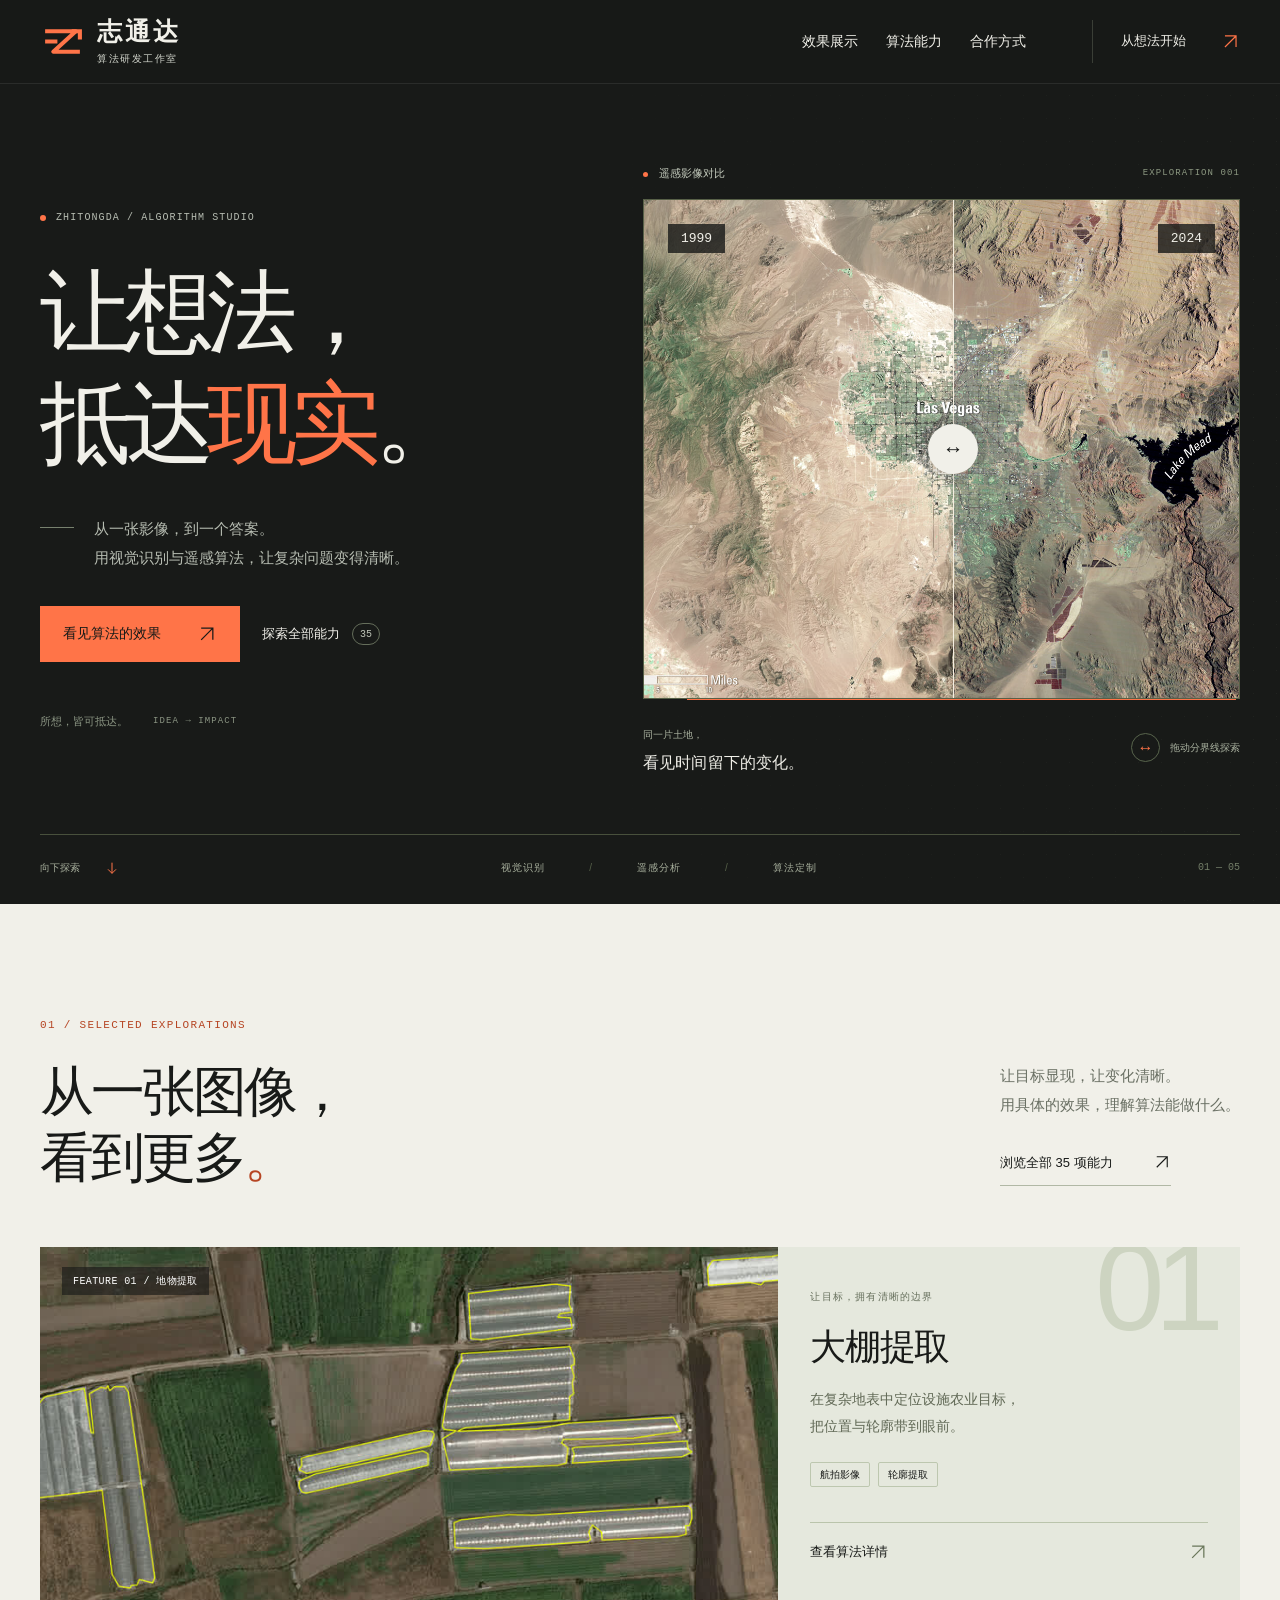
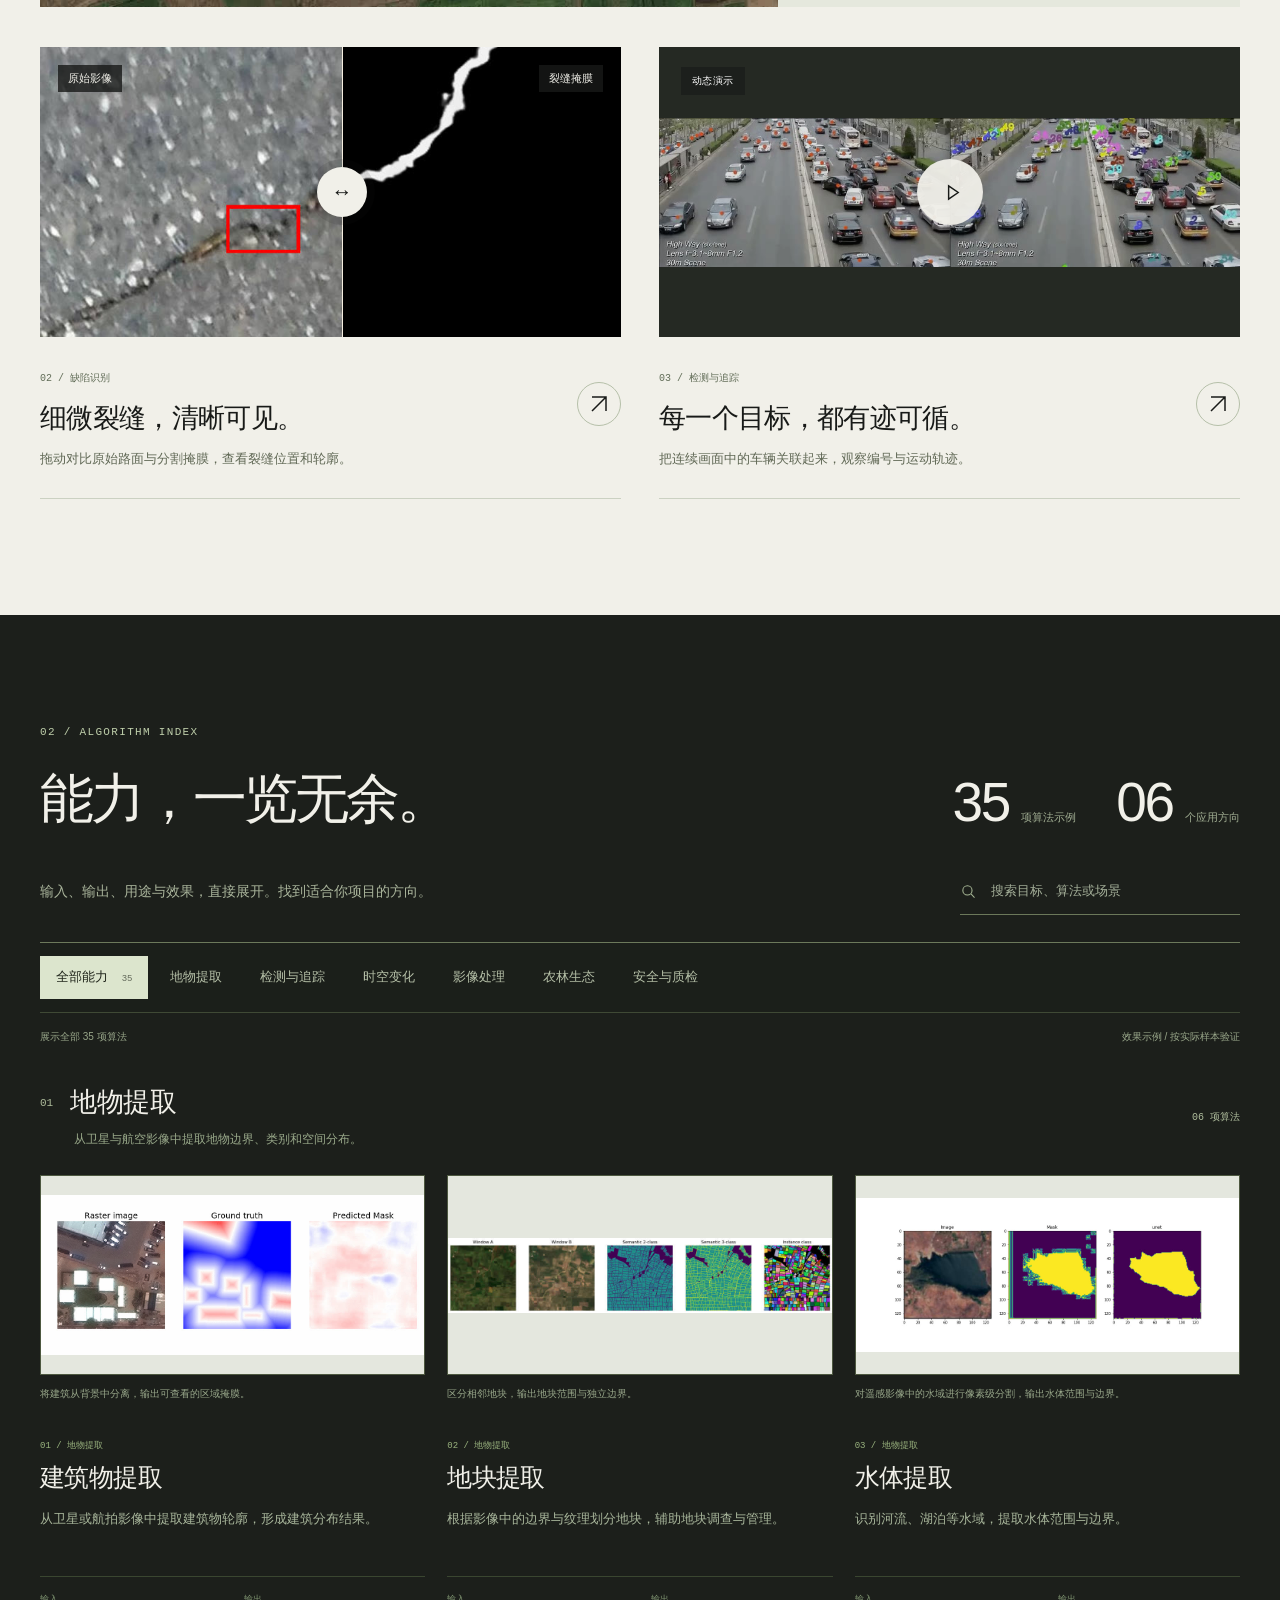
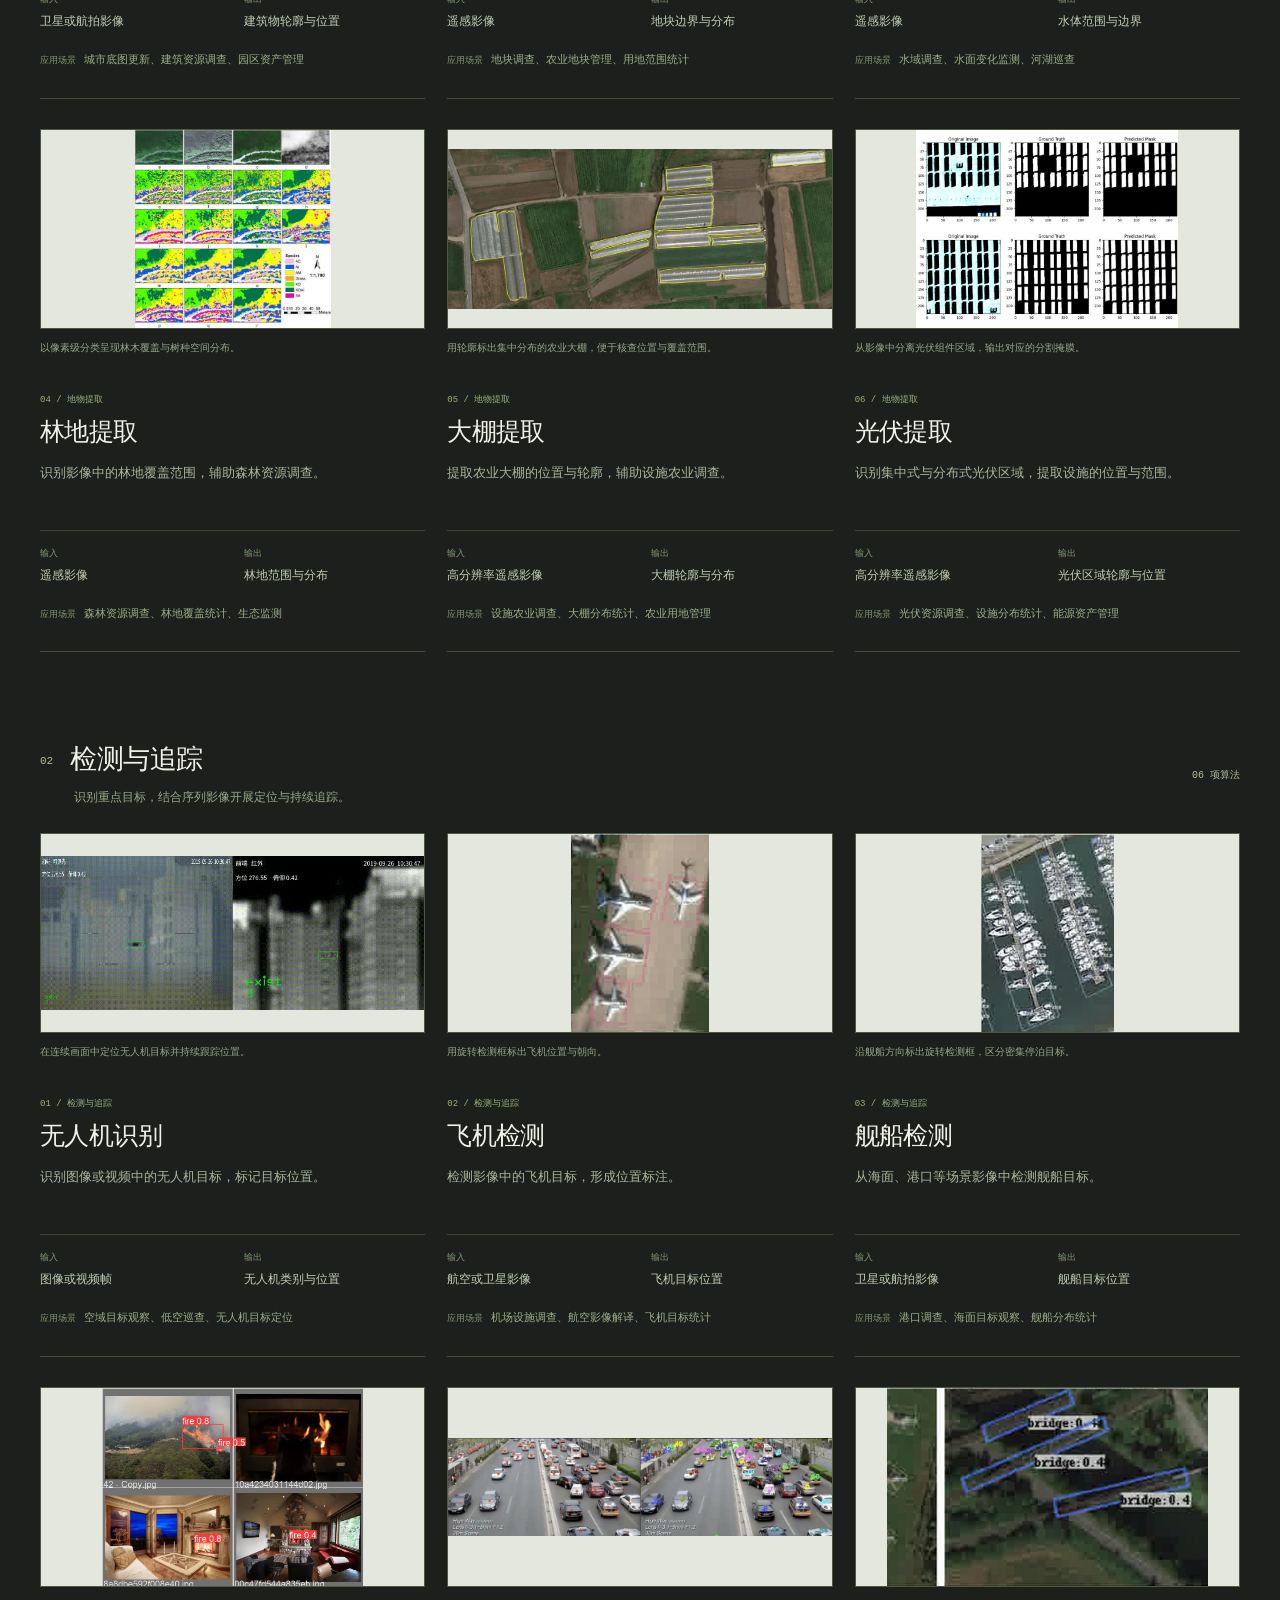
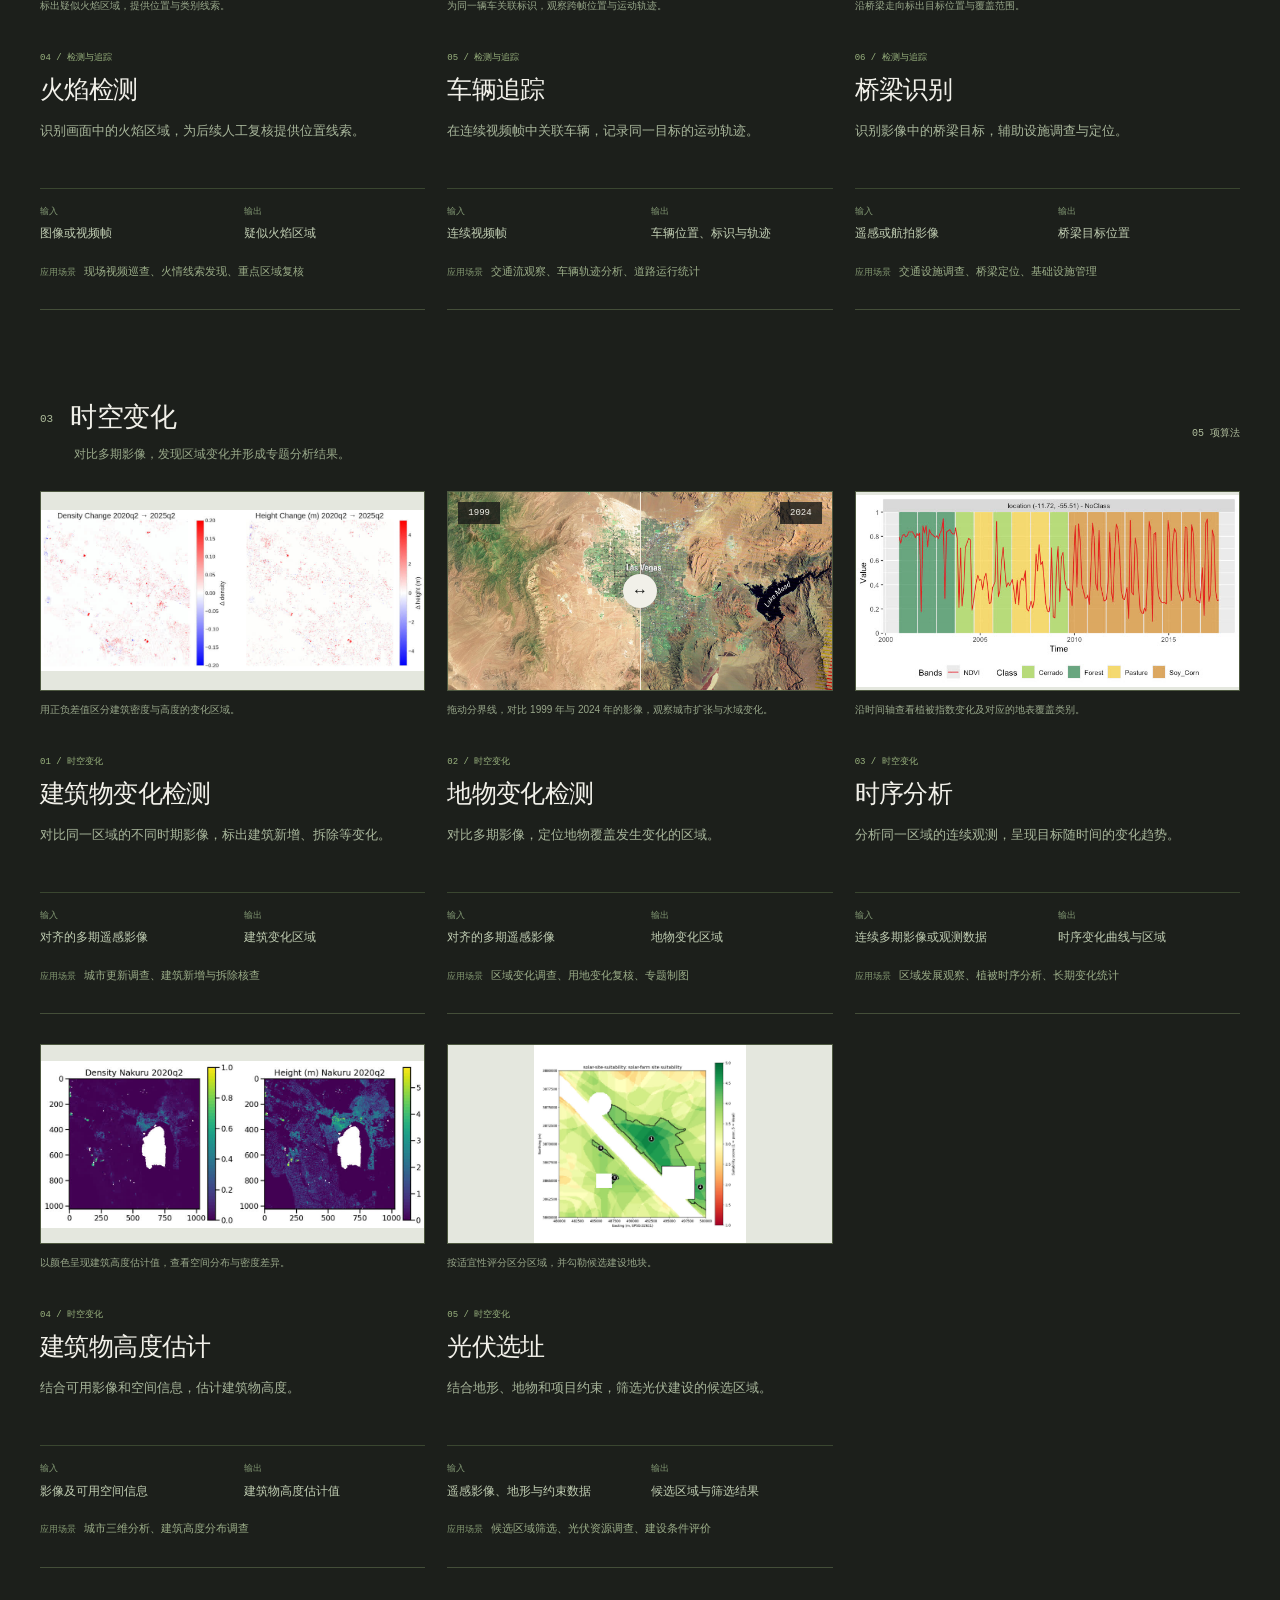
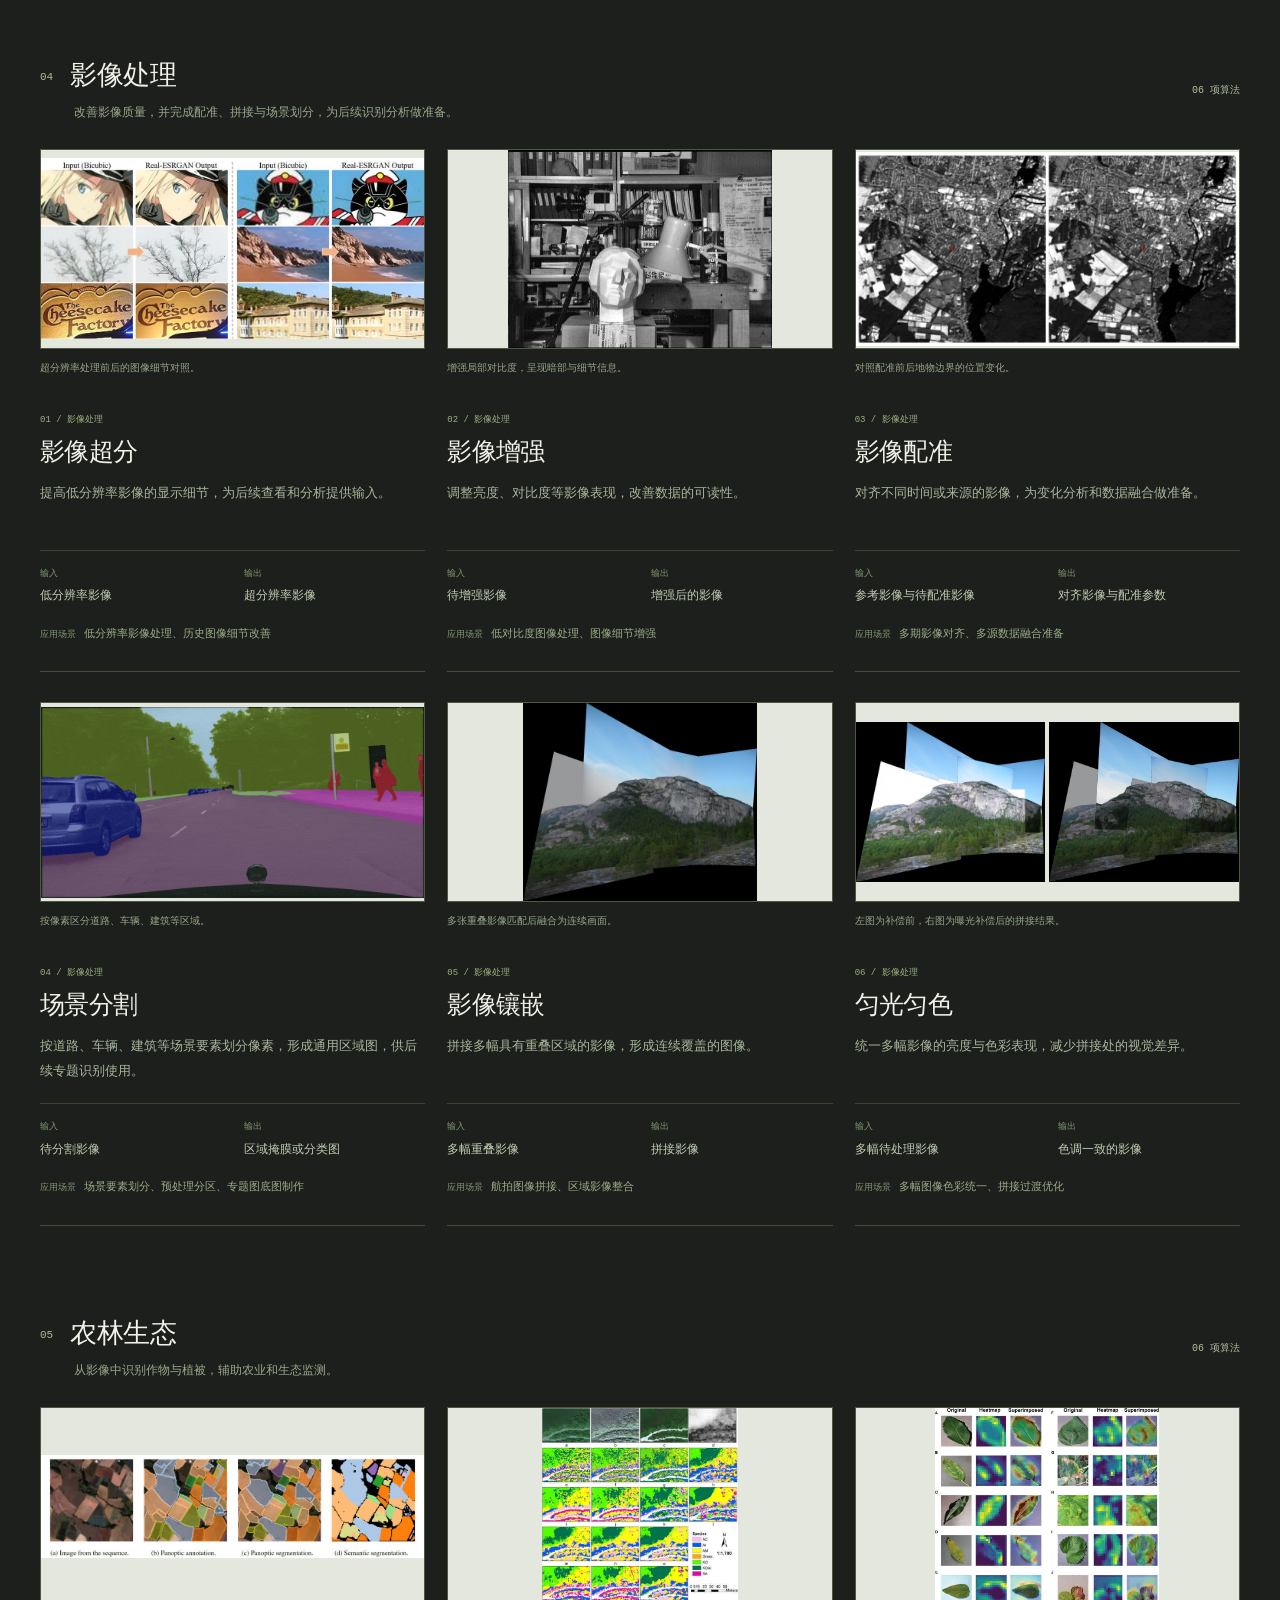
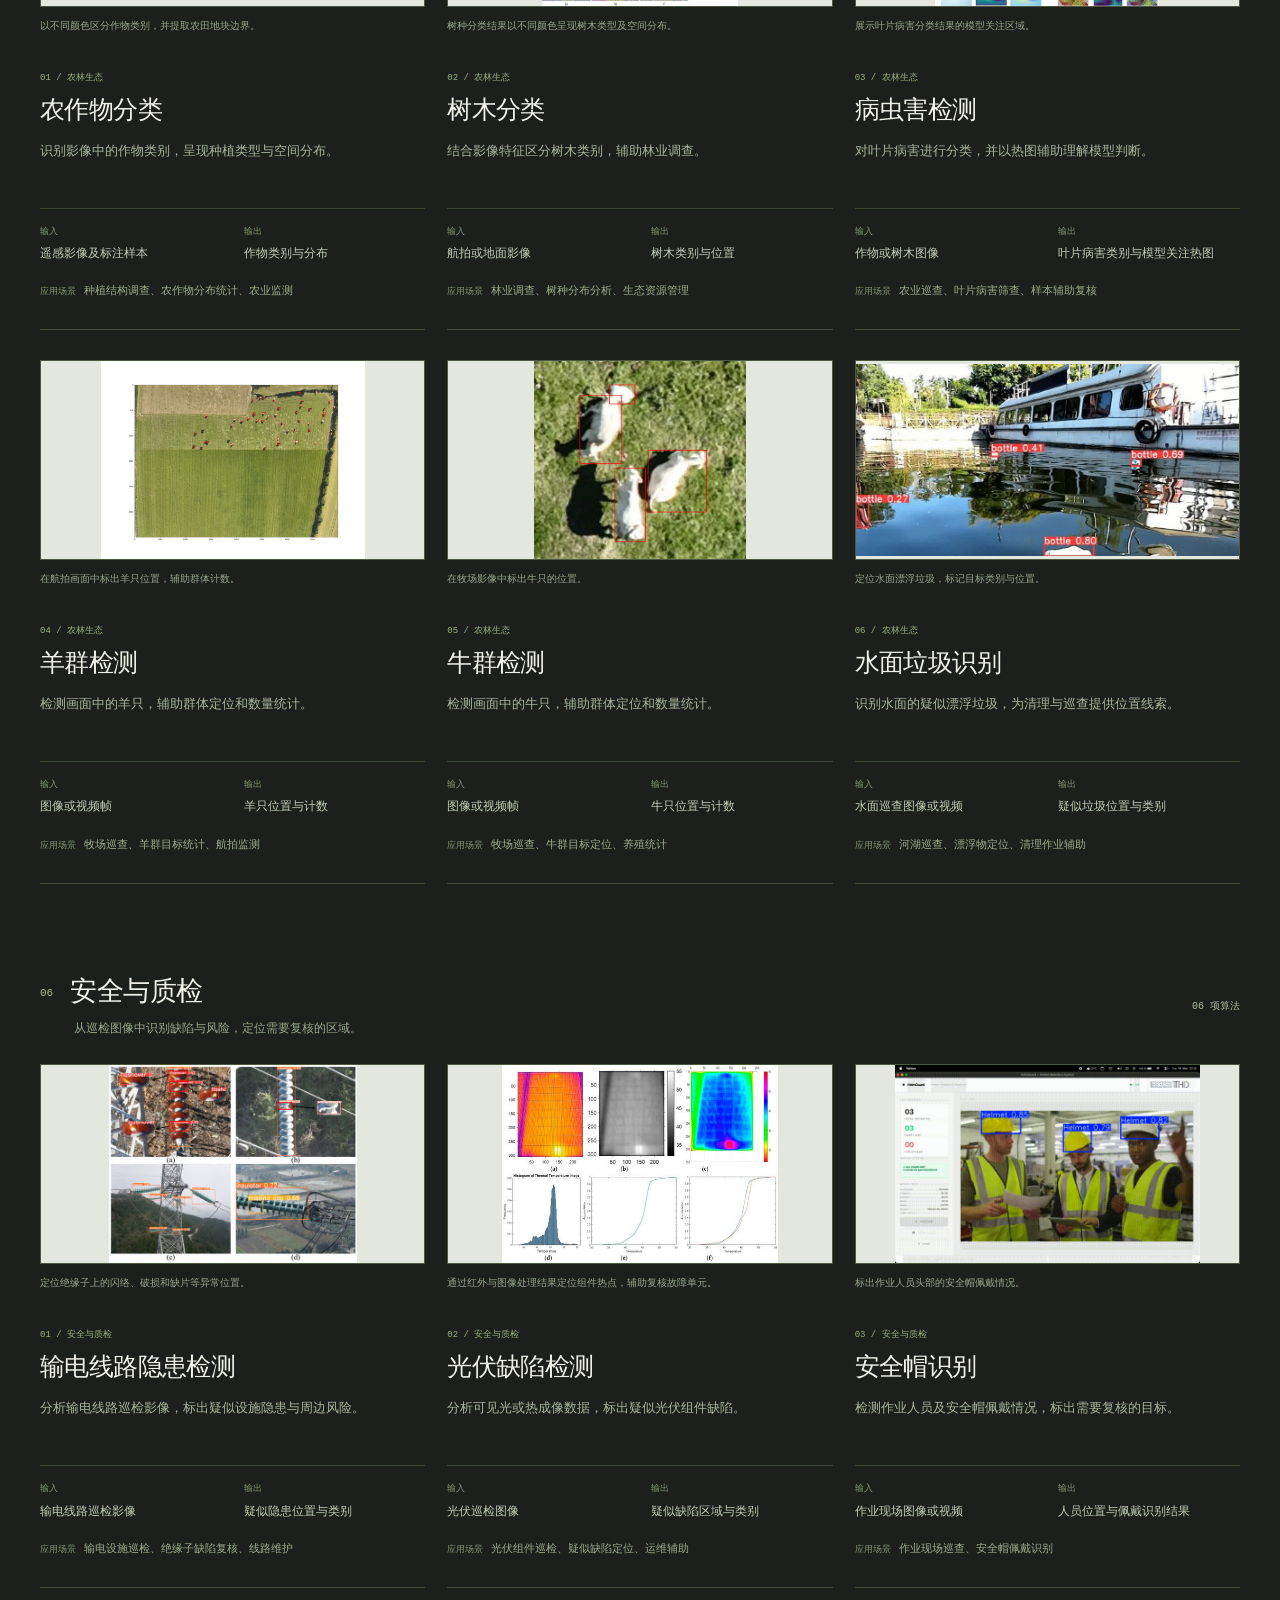
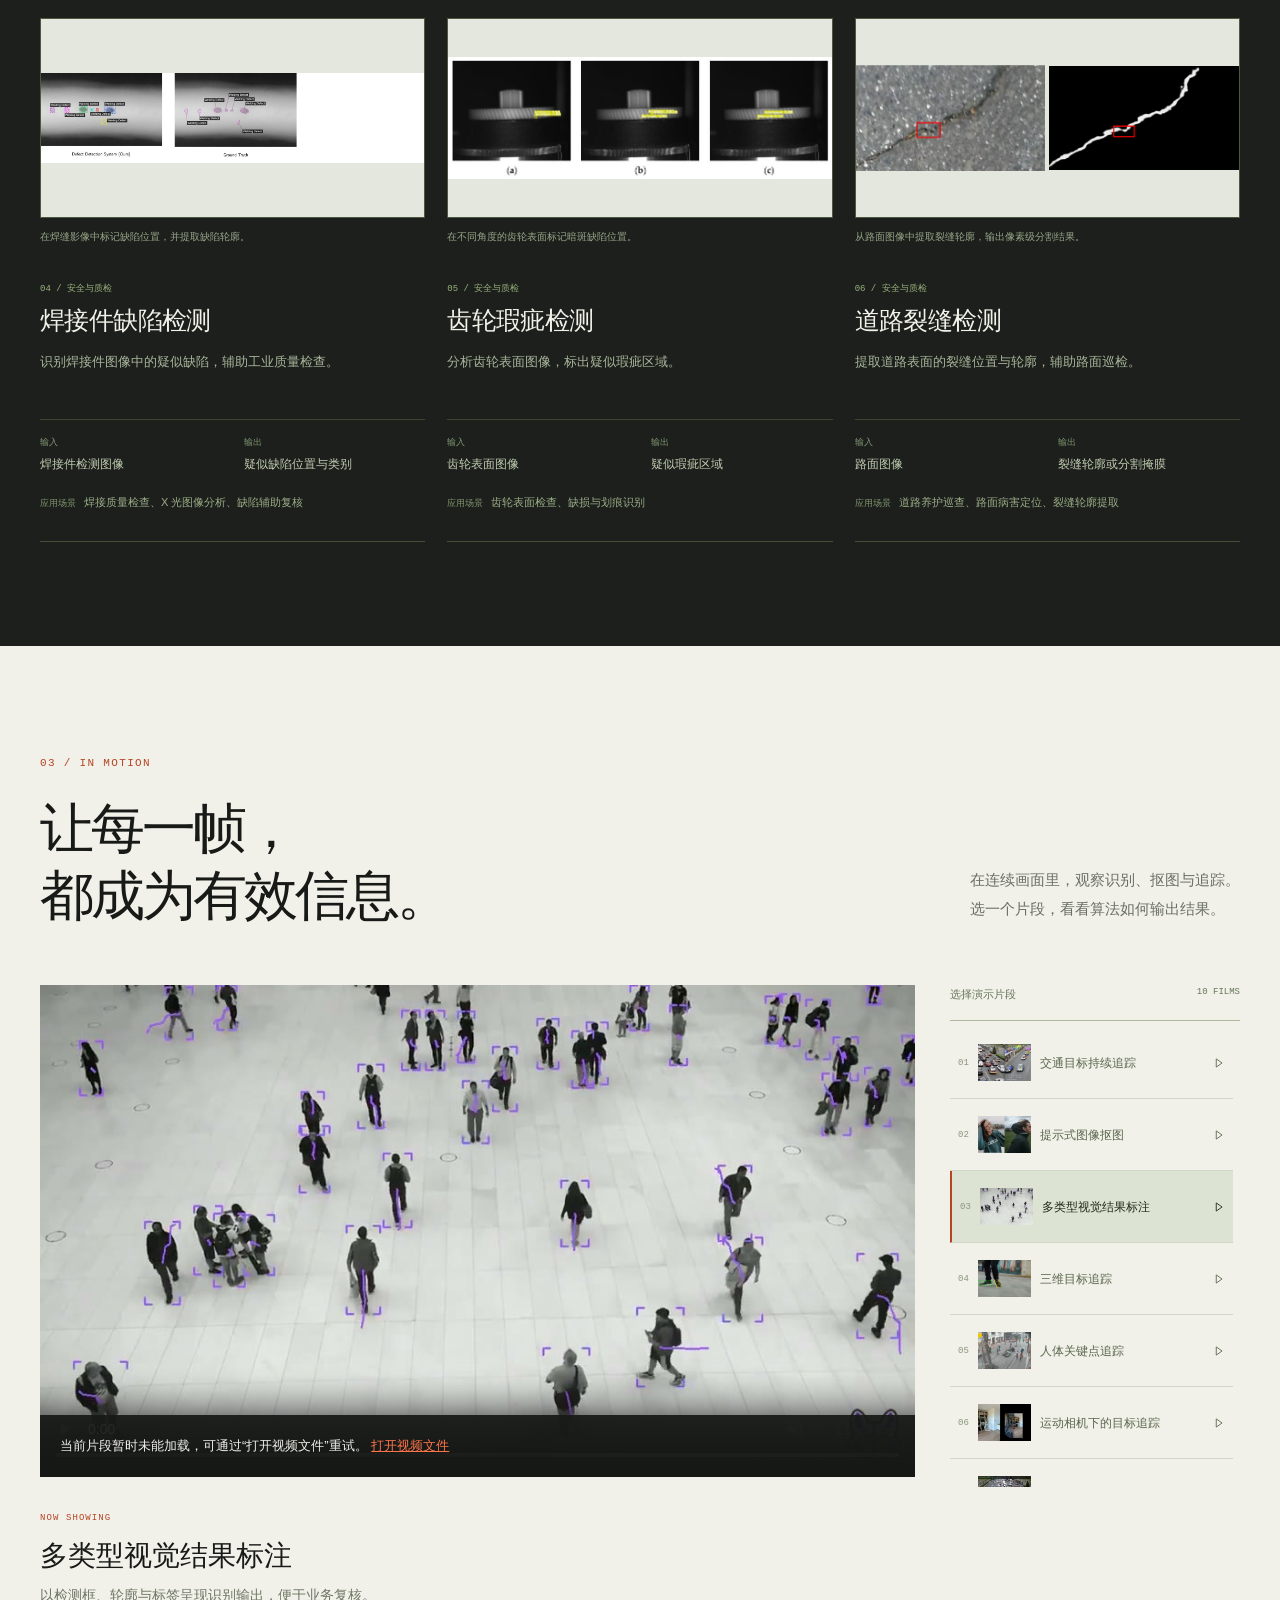
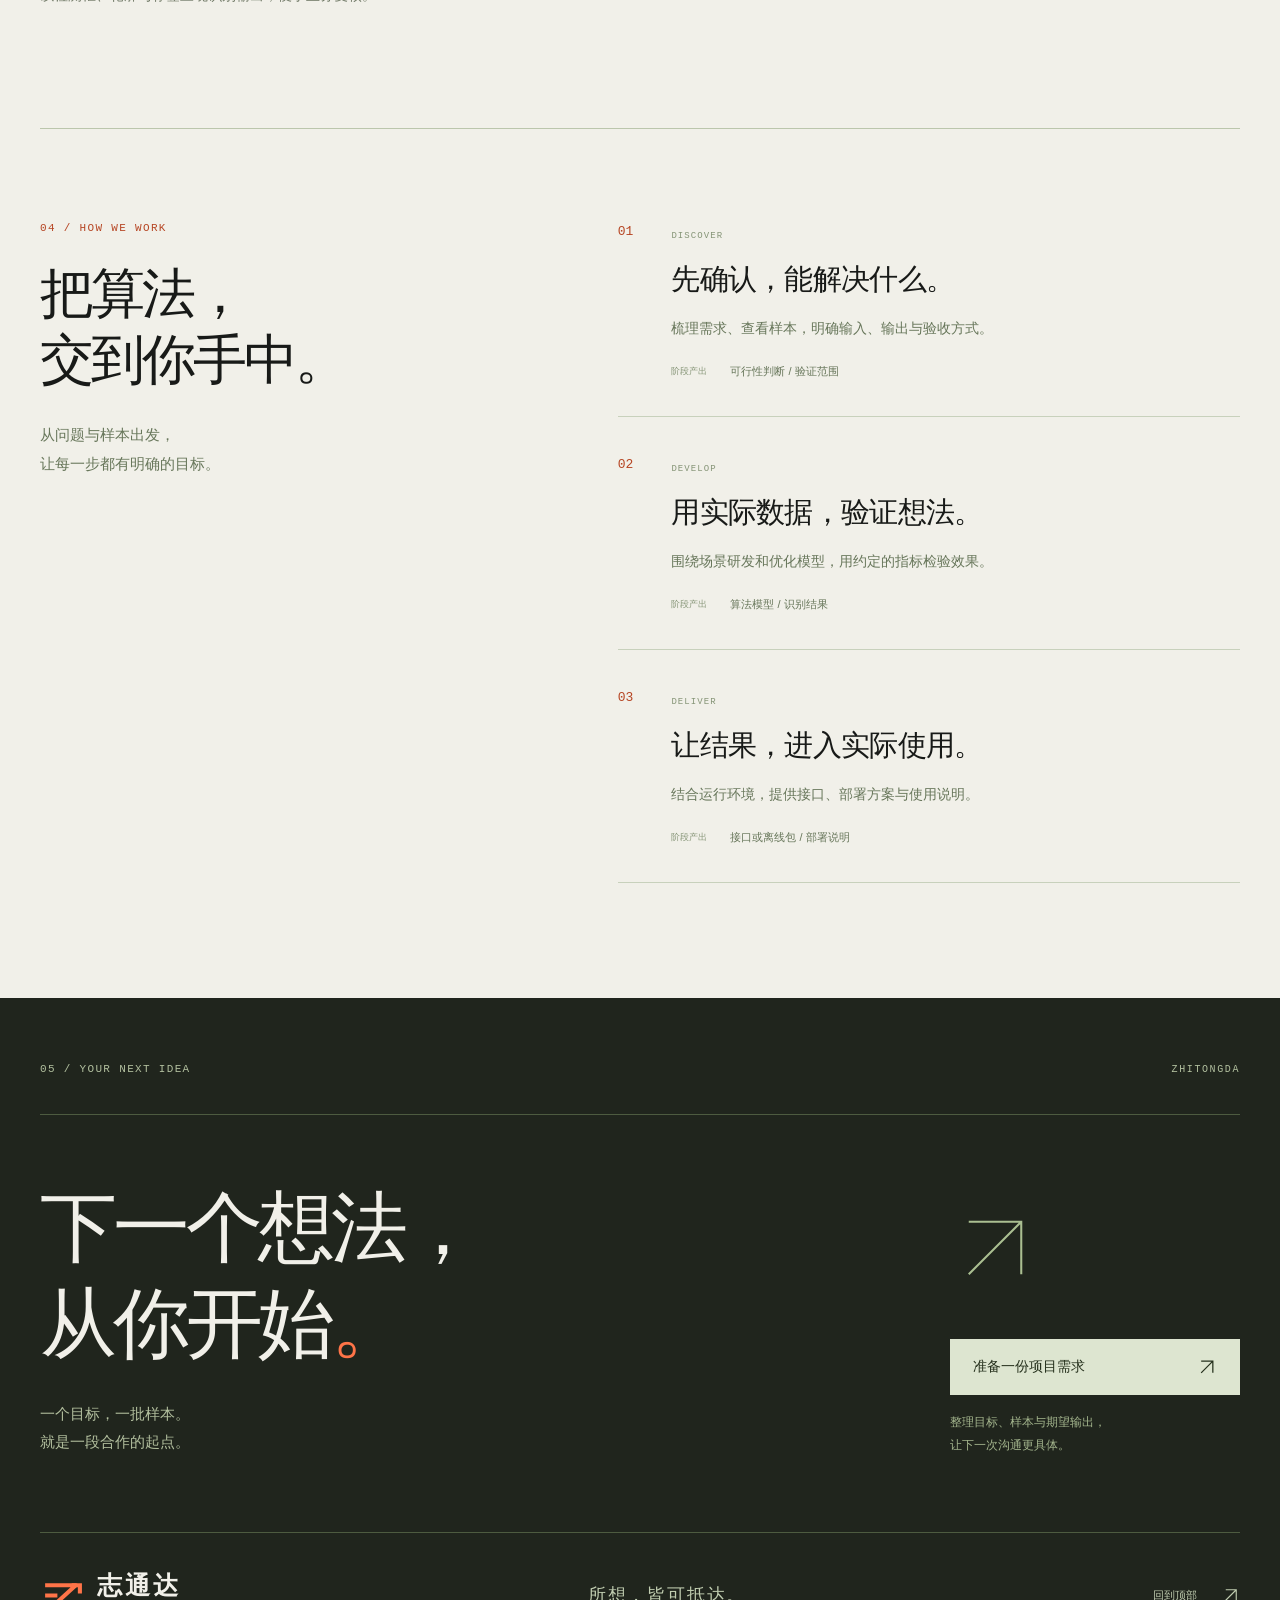
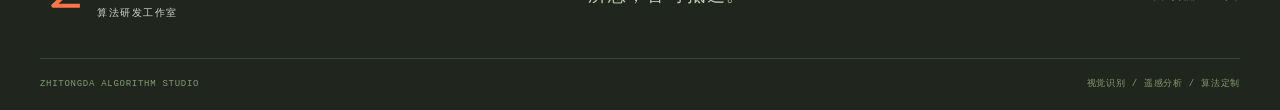
==== commit 6ae3410d: "Redesign studio website with complete visual catalog and responsive interactions" ====
--- a/index.html
+++ b/index.html
@@ -1,777 +1,585 @@
 <!doctype html>
-<html lang="zh-CN" data-theme="azure">
-<head>
+<html lang="zh-CN"><head>
 <meta charset="utf-8"><meta name="viewport" content="width=device-width,initial-scale=1">
-<meta name="theme-color" content="#070b12">
-<meta name="description" content="志通达算法研发工作室：为遥感、巡检与质检场景定制视觉算法。先评估样本可行性，再交付可复核结果与可接入系统的模型。">
-<title>志通达算法研发工作室｜可复核的视觉算法定制</title>
-<link rel="icon" type="image/png" sizes="128x128" href="./assets/studio-logo.png">
-<link rel="preconnect" href="https://fonts.googleapis.com">
-<link rel="preconnect" href="https://fonts.gstatic.com" crossorigin>
-<link href="https://fonts.googleapis.com/css2?family=IBM+Plex+Mono:wght@400;500&family=Syne:wght@600;700;800&display=swap" rel="stylesheet">
-<link rel="stylesheet" href="./site.css?v=file-open-20261112">
-<link rel="stylesheet" href="./themes.css?v=file-open-20261112">
-<script>
-(() => {
-  document.documentElement.dataset.theme = 'azure';
-  try { localStorage.setItem('studio-theme', 'azure'); } catch (_) {}
-})();
-</script>
-</head>
-<body>
-<a class="skip" href="#main">跳到主要内容</a>
-<header class="masthead">
- <div class="container">
-  <div class="masthead-bar">
-   <a class="brand" href="#horizon"><svg class="brand-mark" viewBox="0 0 40 40" fill="none" aria-hidden="true"><rect x="1.5" y="1.5" width="37" height="37" rx="2" fill="currentColor"/><path d="M6 27h9l9-12h10" stroke-width="2.4" stroke-linejoin="round"/></svg><span>志通达算法工作室<small>ALGORITHM STUDIO</small></span></a>
-   <nav aria-label="主导航">
-    <a href="#process">方案</a>
-    <a href="#stories">交付案例</a>
-    <a href="#light">能力</a>
-    <a href="#contact">合作</a>
-   </nav>
-   <a href="#contact" class="button header-cta">预约评估 <span aria-hidden="true"><svg class="ui-icon" viewBox="0 0 24 24" aria-hidden="true"><path d="M5 19 19 5M5 5h14v14"/></svg></span></a>
-  </div>
- </div>
-</header>
+<meta name="theme-color" content="#181a18">
+<meta name="description" content="志通达算法研发工作室，专注视觉识别、遥感分析与算法定制。从一个想法出发，交付可查看的结果、可使用的模型和可接入的方案。">
+<title>志通达算法研发工作室｜所想，皆可抵达</title>
+<link rel="icon" type="image/svg+xml" href="./assets/studio-mark.svg">
+<link rel="stylesheet" href="./studio.css?v=20261112-r1">
+<script src="./studio.js?v=20261112-r1" defer></script>
+</head><body>
+<a class="skip-link" href="#main">跳到主要内容</a><div class="reading-progress" id="reading-progress" aria-hidden="true"></div>
+<header class="site-header"><div class="header-inner shell">
+<a class="brand" href="#horizon" aria-label="志通达算法研发工作室 首页"><svg class="brand-symbol" viewBox="0 0 44 44" fill="none" aria-hidden="true"><path d="M5 12h30L13 32h26M5 22h12" stroke="currentColor" stroke-width="4" stroke-linejoin="round"/><path d="M31 12h8v8" stroke="currentColor" stroke-width="4"/></svg><span><strong>志通达</strong><small>算法研发工作室</small></span></a>
+<nav class="primary-nav" aria-label="主导航"><a href="#selected-work" data-nav>效果展示</a><a href="#light" data-nav>算法能力</a><a href="#process" data-nav>合作方式</a></nav>
+<a class="header-cta" href="#contact">从想法开始 <svg viewBox="0 0 24 24" fill="none" class="icon" aria-hidden="true"><path d="M5 19 19 5M5 5h14v14"/></svg></a><button id="menu-toggle" class="menu-toggle" aria-label="打开导航" aria-controls="mobile-menu" aria-expanded="false"><span></span><span></span></button>
+</div><nav id="mobile-menu" hidden aria-label="移动端导航"><a href="#selected-work">效果展示</a><a href="#light">算法能力</a><a href="#motion-examples">动态演示</a><a href="#process">合作方式</a><a href="#contact">项目合作</a></nav></header>
 <main id="main">
- <section class="hero hero-clean" id="horizon" aria-labelledby="hero-title">
-  <img class="hero-backdrop" src="./assets/editorial/hero-city.jpg" width="2172" height="724" alt="" fetchpriority="high">
-  <div class="container hero-inner">
-   <div class="hero-copy">
-    <p class="eyebrow"><span></span> 视觉算法定制 · 遥感 / 巡检 / 质检</p>
-    <h1 id="hero-title"><span class="hero-line"><span>样本先验证，</span></span><span class="hero-line"><span>结果可接入。</span></span></h1>
-    <p class="hero-intro">用你的样本做可行性评估，按约定指标交付识别结果、模型与部署方案——结果可复核，不靠口头承诺。</p>
-    <div class="hero-actions">
-     <a class="button hero-cta" href="#stories">看交付案例 <span aria-hidden="true"><svg class="ui-icon" viewBox="0 0 24 24" aria-hidden="true"><path d="M5 5l14 14M5 19h14V5"/></svg></span></a>
-     <a class="hero-secondary" href="#contact">发样本做评估</a>
-    </div>
-   </div>
-  </div>
- </section>
-
- <section class="solutions section" id="process" aria-labelledby="process-title">
-  <div class="container">
-   <div class="section-head section-split">
-    <div data-index="01"><p class="eyebrow">行业方案</p><h2 id="process-title"><span>识别目标，</span><span>定位异常</span></h2></div>
-    <p>聚焦两类高频场景；先看交付案例，再按能力目录深挖。</p>
-   </div>
-   <div class="solutions-grid">
-    <article class="solution">
-     <a href="#cap-tab-0" class="solution-link" data-capability="cap-tab-0">
-      <div class="solution-copy">
-       <p class="solution-industry">城市与自然资源</p>
-       <h3>地物提取<span>与变化检测</span></h3>
-       <p class="solution-description">识别建筑、水体与植被，找出多期影像中的变化区域。</p>
-       <span class="solution-action">查看案例 <span class="solution-arrow" aria-hidden="true"><svg class="ui-icon" viewBox="0 0 24 24" aria-hidden="true"><path d="M5 19 19 5M5 5h14v14"/></svg></span></span>
-      </div>
-      <div class="solution-image">
-       <img src="./assets/editorial/solution-nature.jpg" width="1440" height="696" alt="" loading="lazy">
-      </div>
-     </a>
-    </article>
-    <article class="solution">
-     <a href="#cap-tab-5" class="solution-link" data-capability="cap-tab-5">
-      <div class="solution-copy">
-       <p class="solution-industry">工业与基础设施</p>
-       <h3>缺陷识别<span>与风险定位</span></h3>
-       <p class="solution-description">标出裂缝、表面缺陷与作业风险，明确需要现场复核的位置。</p>
-       <span class="solution-action">查看案例 <span class="solution-arrow" aria-hidden="true"><svg class="ui-icon" viewBox="0 0 24 24" aria-hidden="true"><path d="M5 19 19 5M5 5h14v14"/></svg></span></span>
-      </div>
-      <div class="solution-image">
-       <img src="./assets/editorial/solution-industry.jpg" width="1440" height="696" alt="" loading="lazy">
-      </div>
-     </a>
-    </article>
-   </div>
-  </div>
- </section>
-<section class="delivery-strip" id="deliverables" aria-label="交付内容">
- <div class="container delivery-strip-inner">
-  <p class="delivery-strip-label">交付</p>
-  <ul>
-   <li><strong>识别结果</strong><span>轮廓 / 掩膜 / 检测框</span></li>
-   <li><strong>算法模型</strong><span>样本验证与指标评估</span></li>
-   <li><strong>部署方案</strong><span>接口 / 离线包 / 说明</span></li>
-  </ul>
- </div>
-</section>
-
-<section class="section stories" id="stories" aria-labelledby="stories-title">
- <div class="container">
-  <div class="section-head directory-heading">
-   <p class="eyebrow">交付案例</p>
-   <h2 id="stories-title">客户真正关心的三件事</h2>
-   <p>问题、结果、验收方式。以下为脱敏交付示例，指标可按你的样本重测。</p>
-  </div>
-  <div class="stories-grid">
-   <article class="story-card">
-    <figure class="story-media">
-     <img src="./assets/algorithm-effects/web/vegas-1999.jpg" alt="" loading="lazy" decoding="async">
-     <img src="./assets/algorithm-effects/web/vegas-2024.jpg" alt="" loading="lazy" decoding="async">
-    </figure>
-    <div class="story-body">
-     <p class="story-tag">遥感 · 变化检测</p>
-     <h3>多期影像找出新增与拆除建筑</h3>
-     <p class="story-problem"><span>问题</span>人工对比多期卫星图耗时长，漏检难追责。</p>
-     <p class="story-result"><span>交付</span>输出变化区域掩膜与可复核图斑，供业务人员抽查。</p>
-     <dl class="story-metrics">
-      <div><dt>周期</dt><dd>约 2–4 周验证</dd></div>
-      <div><dt>验收</dt><dd>IoU / 漏检抽查</dd></div>
-      <div><dt>接入</dt><dd>矢量 / GeoJSON</dd></div>
-     </dl>
-     <a class="story-link" href="#algorithm-2-1">查看对应能力 →</a>
-    </div>
-   </article>
-   <article class="story-card">
-    <figure class="story-media story-media-single">
-     <img src="./assets/algorithm-effects/web/crack-mask.jpg" alt="" loading="lazy" decoding="async">
-    </figure>
-    <div class="story-body">
-     <p class="story-tag">巡检 · 缺陷定位</p>
-     <h3>路面裂缝自动标出位置与轮廓</h3>
-     <p class="story-problem"><span>问题</span>巡检照片量大，人工标裂缝慢且标准不一。</p>
-     <p class="story-result"><span>交付</span>像素级裂缝掩膜 + 位置清单，方便现场复核。</p>
-     <dl class="story-metrics">
-      <div><dt>周期</dt><dd>约 1–3 周验证</dd></div>
-      <div><dt>验收</dt><dd>召回率抽检</dd></div>
-      <div><dt>接入</dt><dd>掩膜 / 坐标</dd></div>
-     </dl>
-     <a class="story-link" href="#algorithm-5-5">查看对应能力 →</a>
-    </div>
-   </article>
-   <article class="story-card">
-    <figure class="story-media story-media-single">
-     <img src="./assets/algorithm-effects/web/traffic-tracking.jpg" alt="" loading="lazy" decoding="async">
-    </figure>
-    <div class="story-body">
-     <p class="story-tag">视频 · 目标追踪</p>
-     <h3>道路车辆持续编号与轨迹输出</h3>
-     <p class="story-problem"><span>问题</span>检测框一闪而过，业务系统拿不到稳定轨迹。</p>
-     <p class="story-result"><span>交付</span>跨帧目标 ID + 轨迹线，可写入现有监控/业务库。</p>
-     <dl class="story-metrics">
-      <div><dt>周期</dt><dd>约 2–5 周验证</dd></div>
-      <div><dt>验收</dt><dd>ID 稳定性抽检</dd></div>
-      <div><dt>接入</dt><dd>API / 离线包</dd></div>
-     </dl>
-     <a class="story-link" href="#algorithm-1-4">查看对应能力 →</a>
-    </div>
-   </article>
-  </div>
-  <p class="stories-note">正式报价前先做样本评估：能做再谈范围，做不到会明确说明。</p>
- </div>
-</section>
-
-<section class="section capability-directory" id="light" aria-labelledby="services-title">
- <div class="container">
-  <div class="section-head directory-heading">
-   <p class="eyebrow">能力目录</p>
-   <h2 id="services-title">可定制的识别方向</h2>
-   <p>按场景浏览结果形态。正式项目以你的样本与约定指标为准。</p>
-  </div>
-  <div class="directory-layout">
-   <div class="directory-index" role="tablist" aria-label="算法能力分类" aria-orientation="horizontal">
-    <button type="button" role="tab" id="cap-tab-0" aria-selected="true" aria-controls="cap-panel-0" tabindex="0"><span class="index-number">01</span><span>地物提取</span><span aria-hidden="true"><svg class="ui-icon" viewBox="0 0 24 24" aria-hidden="true"><path d="M5 19 19 5M5 5h14v14"/></svg></span></button>
-    <button type="button" role="tab" id="cap-tab-1" aria-selected="false" aria-controls="cap-panel-1" tabindex="-1"><span class="index-number">02</span><span>检测与追踪</span><span aria-hidden="true"><svg class="ui-icon" viewBox="0 0 24 24" aria-hidden="true"><path d="M5 19 19 5M5 5h14v14"/></svg></span></button>
-    <button type="button" role="tab" id="cap-tab-2" aria-selected="false" aria-controls="cap-panel-2" tabindex="-1"><span class="index-number">03</span><span>时空变化</span><span aria-hidden="true"><svg class="ui-icon" viewBox="0 0 24 24" aria-hidden="true"><path d="M5 19 19 5M5 5h14v14"/></svg></span></button>
-    <button type="button" role="tab" id="cap-tab-3" aria-selected="false" aria-controls="cap-panel-3" tabindex="-1"><span class="index-number">04</span><span>影像处理</span><span aria-hidden="true"><svg class="ui-icon" viewBox="0 0 24 24" aria-hidden="true"><path d="M5 19 19 5M5 5h14v14"/></svg></span></button>
-    <button type="button" role="tab" id="cap-tab-4" aria-selected="false" aria-controls="cap-panel-4" tabindex="-1"><span class="index-number">05</span><span>农林生态</span><span aria-hidden="true"><svg class="ui-icon" viewBox="0 0 24 24" aria-hidden="true"><path d="M5 19 19 5M5 5h14v14"/></svg></span></button>
-    <button type="button" role="tab" id="cap-tab-5" aria-selected="false" aria-controls="cap-panel-5" tabindex="-1"><span class="index-number">06</span><span>安全与质检</span><span aria-hidden="true"><svg class="ui-icon" viewBox="0 0 24 24" aria-hidden="true"><path d="M5 19 19 5M5 5h14v14"/></svg></span></button>
-   </div>
-   <div class="directory-panels">
-    <article id="cap-panel-0" role="tabpanel" aria-labelledby="cap-tab-0" class="directory-panel">
-     <div class="algorithm-category-heading" id="algorithm-0-overview" data-category-overview><div><h3>地物提取</h3><p>从卫星与航空影像中提取地物边界、类别和空间分布。</p></div><span class="algorithm-count">06 项算法</span></div>
+<section class="hero" id="horizon" aria-labelledby="hero-title"><div class="hero-grid shell">
+<div class="hero-copy"><p class="eyebrow hero-eyebrow"><span class="signal"></span> ZHITONGDA / ALGORITHM STUDIO</p>
+<h1 id="hero-title"><span class="title-line"><span>让想法，</span></span><span class="title-line"><span>抵达<span class="title-accent">现实</span>。</span></span></h1>
+<div class="hero-description"><span class="hero-rule"></span><p>从一张影像，到一个答案。<br>用视觉识别与遥感算法，<br class="mobile-break">让复杂问题变得清晰。</p></div>
+<div class="hero-actions"><a class="button accent" href="#selected-work">看见算法的效果 <svg viewBox="0 0 24 24" fill="none" class="icon" aria-hidden="true"><path d="M5 19 19 5M5 5h14v14"/></svg></a><a class="quiet-link" href="#light">探索全部能力 <span>35</span></a></div>
+<div class="hero-signoff"><span>所想，皆可抵达。</span><span class="mono">IDEA → IMPACT</span></div></div>
+<div class="hero-media"><div class="media-kicker"><span><i></i> 遥感影像对比</span><span class="mono">EXPLORATION 001</span></div>
+<div class="compare" id="hero-compare" data-compare data-before-label="1999" data-after-label="2024" style="--split:52%">
+<img class="compare-after" fetchpriority="high" src="./assets/cases/vegas-2024.jpg" alt="2024年同一区域影像" decoding="async" width="1336" height="965"><img class="compare-before" src="./assets/cases/vegas-1999.jpg" alt="1999年拉斯维加斯和米德湖影像" decoding="async" width="1336" height="965">
+<span class="compare-before-label">1999</span><span class="compare-after-label">2024</span><span class="compare-divider" aria-hidden="true"><span>↔</span></span>
+<input type="range" min="0" max="100" value="52" aria-label="拖动对比1999年拉斯维加斯和米德湖影像与2024年同一区域影像">
+</div>
+<div class="hero-media-caption"><div><span>同一片土地，</span><strong>看见时间留下的变化。</strong></div><p><span class="drag-indicator" aria-hidden="true">↔</span> 拖动分界线探索</p></div>
+<div class="hero-coordinate" aria-hidden="true"><span>36° N / 115° W</span><span>EARTH OBSERVATION</span></div></div>
+</div><div class="hero-bottom shell"><a href="#selected-work" class="scroll-cue">向下探索 <svg viewBox="0 0 24 24" fill="none" class="icon" aria-hidden="true"><path d="M12 4v16m-6-6 6 6 6-6"/></svg></a><div class="hero-disciplines"><span>视觉识别</span><span>遥感分析</span><span>算法定制</span></div><span class="hero-index">01 — 05</span></div></section>
+<section class="selected-work light-section" id="selected-work" aria-labelledby="selected-title"><div class="shell">
+<div class="section-heading" data-reveal><div><p class="eyebrow">01 / SELECTED EXPLORATIONS</p><h2 id="selected-title">从一张图像，<br>看到更多<span class="orange-dot">。</span></h2></div><div class="section-aside"><p>让目标显现，让变化清晰。<br>用具体的效果，理解算法能做什么。</p><a class="line-link" href="#light">浏览全部 35 项能力 <svg viewBox="0 0 24 24" fill="none" class="icon" aria-hidden="true"><path d="M5 19 19 5M5 5h14v14"/></svg></a></div></div>
+<article class="feature-wide" data-reveal><div class="feature-wide-media"><img src="./assets/algorithm-effects/web/greenhouse.jpg" alt="航拍影像中农业大棚的轮廓提取示例" loading="lazy" width="1000" height="417"><span class="image-tag">FEATURE 01 / 地物提取</span></div><div class="feature-wide-copy"><span class="large-index">01</span><p class="eyebrow">让目标，拥有清晰的边界</p><h3>大棚提取</h3><p>在复杂地表中定位设施农业目标，<br>把位置与轮廓带到眼前。</p><div class="feature-tags"><span>航拍影像</span><span>轮廓提取</span></div><a href="#algorithm-0-4" class="feature-link">查看算法详情 <svg viewBox="0 0 24 24" fill="none" class="icon" aria-hidden="true"><path d="M5 19 19 5M5 5h14v14"/></svg></a></div></article>
+<div class="feature-pair"><article class="feature-detail" data-reveal><div class="detail-media"><div class="compare" id="crack-compare" data-compare data-before-label="原始影像" data-after-label="裂缝掩膜" style="--split:52%">
+<img class="compare-after" src="./assets/algorithm-effects/web/crack-mask.jpg" alt="裂缝分割掩膜" decoding="async" width="820" height="452"><img class="compare-before" src="./assets/algorithm-effects/web/crack-input.jpg" alt="道路裂缝原始影像" decoding="async" width="820" height="456">
+<span class="compare-before-label">原始影像</span><span class="compare-after-label">裂缝掩膜</span><span class="compare-divider" aria-hidden="true"><span>↔</span></span>
+<input type="range" min="0" max="100" value="52" aria-label="拖动对比道路裂缝原始影像与裂缝分割掩膜">
+</div></div><div class="detail-copy"><span class="mono">02 / 缺陷识别</span><h3>细微裂缝，清晰可见。</h3><p>拖动对比原始路面与分割掩膜，查看裂缝位置和轮廓。</p><a href="#algorithm-5-5" class="circle-link" aria-label="查看道路裂缝检测"><svg viewBox="0 0 24 24" fill="none" class="icon" aria-hidden="true"><path d="M5 19 19 5M5 5h14v14"/></svg></a></div></article>
+<article class="feature-detail" data-reveal><a class="detail-media tracking-cover" href="#motion-examples" aria-label="查看目标追踪视频演示"><img src="./assets/github/traffic-tracking.jpg" alt="道路交通画面与车辆编号追踪结果对照" loading="lazy" width="960" height="246"><span class="play-disc"><svg viewBox="0 0 24 24" class="icon" aria-hidden="true"><path d="m9 5 10 7-10 7Z"/></svg></span><span class="image-tag">动态演示</span></a><div class="detail-copy"><span class="mono">03 / 检测与追踪</span><h3>每一个目标，都有迹可循。</h3><p>把连续画面中的车辆关联起来，观察编号与运动轨迹。</p><a href="#motion-examples" class="circle-link" aria-label="观看目标追踪演示"><svg viewBox="0 0 24 24" fill="none" class="icon" aria-hidden="true"><path d="M5 19 19 5M5 5h14v14"/></svg></a></div></article></div>
+</div></section>
+<section class="catalog-section" id="light" aria-labelledby="catalog-title"><div class="shell">
+<div class="section-heading" data-reveal><div><p class="eyebrow">02 / ALGORITHM INDEX</p><h2 id="catalog-title">能力，一览无余。</h2></div><div class="catalog-summary"><div><strong>35</strong><span>项算法示例</span></div><div><strong>06</strong><span>个应用方向</span></div></div></div>
+<div class="catalog-intro"><p>输入、输出、用途与效果，直接展开。<br class="mobile-break">找到适合你项目的方向。</p><label class="search-field"><svg class="icon" viewBox="0 0 24 24" aria-hidden="true"><circle cx="10.5" cy="10.5" r="6.5"/><path d="m15.5 15.5 5 5"/></svg><input id="algorithm-search" type="search" placeholder="搜索目标、算法或场景" aria-label="搜索算法或应用场景" autocomplete="off"></label></div>
+<div class="filter-bar" role="group" aria-label="算法方向筛选"><button data-filter="all" aria-pressed="true">全部能力 <span>35</span></button><button id="cap-tab-0" data-filter="0" aria-pressed="false">地物提取</button><button id="cap-tab-1" data-filter="1" aria-pressed="false">检测与追踪</button><button id="cap-tab-2" data-filter="2" aria-pressed="false">时空变化</button><button id="cap-tab-3" data-filter="3" aria-pressed="false">影像处理</button><button id="cap-tab-4" data-filter="4" aria-pressed="false">农林生态</button><button id="cap-tab-5" data-filter="5" aria-pressed="false">安全与质检</button></div><div class="catalog-status"><p id="result-count" role="status" aria-live="polite">全部 35 项算法</p><button id="clear-search" hidden>清除筛选 ×</button><span>效果示例 / 按实际样本验证</span></div><p id="empty-state" class="empty-state" hidden>没有找到匹配内容。试试“建筑”“追踪”或“裂缝”。</p>
+<div class="catalog-groups"><article id="cap-panel-0" aria-labelledby="category-0" class="algorithm-group" data-group="0">
+     <div class="algorithm-category-heading" id="algorithm-0-overview" data-category-overview><div><h3 id="category-0"><span class="group-index">01</span>地物提取</h3><p>从卫星与航空影像中提取地物边界、类别和空间分布。</p></div><span class="algorithm-count">06 项算法</span></div>
      <div class="algorithm-collection" aria-label="地物提取算法展示">
-      <section class="algorithm-row" id="algorithm-0-0" data-algorithm="0-0" aria-labelledby="algorithm-0-0-name">
-       <div class="algorithm-row-copy" data-reveal>
+      <section class="algorithm-card" data-reveal id="algorithm-0-0" data-algorithm="0-0" aria-labelledby="algorithm-0-0-name">
+       <figure class="algorithm-card-figure">
+        <div class="algorithm-card-visual"><img src="./assets/algorithm-effects/web/building.jpg" alt="建筑影像、参考标注与建筑预测掩膜对照" loading="lazy" decoding="async" width="1200" height="500"></div>
+        <figcaption>将建筑从背景中分离，输出可查看的区域掩膜。</figcaption>
+       </figure>
+<div class="algorithm-card-copy">
         <p class="algorithm-row-number">01 / 地物提取</p>
         <h4 id="algorithm-0-0-name">建筑物提取</h4>
         <p class="algorithm-row-description">从卫星或航拍影像中提取建筑物轮廓，形成建筑分布结果。</p>
         <dl class="algorithm-row-io"><div><dt>输入</dt><dd>卫星或航拍影像</dd></div><div><dt>输出</dt><dd>建筑物轮廓与位置</dd></div></dl>
         <div class="algorithm-row-application"><span>应用场景</span><p>城市底图更新、建筑资源调查、园区资产管理</p></div>
        </div>
-       <figure class="algorithm-row-figure" data-reveal>
-        <div class="algorithm-row-visual"><img src="./assets/algorithm-effects/web/building.jpg" alt="建筑影像、参考标注与建筑预测掩膜对照" loading="lazy" decoding="async"></div>
-        <figcaption>将建筑从背景中分离，输出可查看的区域掩膜。</figcaption>
-       </figure>
-      </section>
-      <section class="algorithm-row" id="algorithm-0-1" data-algorithm="0-1" aria-labelledby="algorithm-0-1-name">
-       <div class="algorithm-row-copy" data-reveal>
+
+      </section>
+      <section class="algorithm-card" data-reveal id="algorithm-0-1" data-algorithm="0-1" aria-labelledby="algorithm-0-1-name">
+       <figure class="algorithm-card-figure">
+        <div class="algorithm-card-visual"><img src="./assets/algorithm-effects/web/field-segmentation.jpg" alt="农田影像与地块语义及实例分割结果对照" loading="lazy" decoding="async" width="1000" height="196"></div>
+        <figcaption>区分相邻地块，输出地块范围与独立边界。</figcaption>
+       </figure>
+<div class="algorithm-card-copy">
         <p class="algorithm-row-number">02 / 地物提取</p>
         <h4 id="algorithm-0-1-name">地块提取</h4>
         <p class="algorithm-row-description">根据影像中的边界与纹理划分地块，辅助地块调查与管理。</p>
         <dl class="algorithm-row-io"><div><dt>输入</dt><dd>遥感影像</dd></div><div><dt>输出</dt><dd>地块边界与分布</dd></div></dl>
         <div class="algorithm-row-application"><span>应用场景</span><p>地块调查、农业地块管理、用地范围统计</p></div>
        </div>
-       <figure class="algorithm-row-figure" data-reveal>
-        <div class="algorithm-row-visual"><img src="./assets/algorithm-effects/web/field-segmentation.jpg" alt="农田影像与地块语义及实例分割结果对照" loading="lazy" decoding="async"></div>
-        <figcaption>区分相邻地块，输出地块范围与独立边界。</figcaption>
-       </figure>
-      </section>
-      <section class="algorithm-row" id="algorithm-0-2" data-algorithm="0-2" aria-labelledby="algorithm-0-2-name">
-       <div class="algorithm-row-copy" data-reveal>
+
+      </section>
+      <section class="algorithm-card" data-reveal id="algorithm-0-2" data-algorithm="0-2" aria-labelledby="algorithm-0-2-name">
+       <figure class="algorithm-card-figure">
+        <div class="algorithm-card-visual"><img src="./assets/algorithm-effects/web/water-segmentation.jpg" alt="水体影像、参考掩膜与预测掩膜对照。" loading="lazy" decoding="async" width="1080" height="432"></div>
+        <figcaption>对遥感影像中的水域进行像素级分割，输出水体范围与边界。</figcaption>
+       </figure>
+<div class="algorithm-card-copy">
         <p class="algorithm-row-number">03 / 地物提取</p>
         <h4 id="algorithm-0-2-name">水体提取</h4>
         <p class="algorithm-row-description">识别河流、湖泊等水域，提取水体范围与边界。</p>
         <dl class="algorithm-row-io"><div><dt>输入</dt><dd>遥感影像</dd></div><div><dt>输出</dt><dd>水体范围与边界</dd></div></dl>
         <div class="algorithm-row-application"><span>应用场景</span><p>水域调查、水面变化监测、河湖巡查</p></div>
        </div>
-       <figure class="algorithm-row-figure" data-reveal>
-        <div class="algorithm-row-visual"><img src="./assets/algorithm-effects/web/water-segmentation.jpg" alt="水体影像、参考掩膜与预测掩膜对照。" loading="lazy" decoding="async"></div>
-        <figcaption>对遥感影像中的水域进行像素级分割，输出水体范围与边界。</figcaption>
-       </figure>
-      </section>
-      <section class="algorithm-row" id="algorithm-0-3" data-algorithm="0-3" aria-labelledby="algorithm-0-3-name">
-       <div class="algorithm-row-copy" data-reveal>
+
+      </section>
+      <section class="algorithm-card" data-reveal id="algorithm-0-3" data-algorithm="0-3" aria-labelledby="algorithm-0-3-name">
+       <figure class="algorithm-card-figure">
+        <div class="algorithm-card-visual"><img src="./assets/algorithm-effects/web/tree-species.jpg" alt="包含林木类别与草地等地物的像素级分类结果。" loading="lazy" decoding="async" width="600" height="606"></div>
+        <figcaption>以像素级分类呈现林木覆盖与树种空间分布。</figcaption>
+       </figure>
+<div class="algorithm-card-copy">
         <p class="algorithm-row-number">04 / 地物提取</p>
         <h4 id="algorithm-0-3-name">林地提取</h4>
         <p class="algorithm-row-description">识别影像中的林地覆盖范围，辅助森林资源调查。</p>
         <dl class="algorithm-row-io"><div><dt>输入</dt><dd>遥感影像</dd></div><div><dt>输出</dt><dd>林地范围与分布</dd></div></dl>
         <div class="algorithm-row-application"><span>应用场景</span><p>森林资源调查、林地覆盖统计、生态监测</p></div>
        </div>
-       <figure class="algorithm-row-figure" data-reveal>
-        <div class="algorithm-row-visual"><img src="./assets/algorithm-effects/web/tree-species.jpg" alt="包含林木类别与草地等地物的像素级分类结果。" loading="lazy" decoding="async"></div>
-        <figcaption>以像素级分类呈现林木覆盖与树种空间分布。</figcaption>
-       </figure>
-      </section>
-      <section class="algorithm-row" id="algorithm-0-4" data-algorithm="0-4" aria-labelledby="algorithm-0-4-name">
-       <div class="algorithm-row-copy" data-reveal>
+
+      </section>
+      <section class="algorithm-card" data-reveal id="algorithm-0-4" data-algorithm="0-4" aria-labelledby="algorithm-0-4-name">
+       <figure class="algorithm-card-figure">
+        <div class="algorithm-card-visual"><img src="./assets/algorithm-effects/web/greenhouse.jpg" alt="农业大棚提取轮廓叠加在航拍影像上" loading="lazy" decoding="async" width="1000" height="417"></div>
+        <figcaption>用轮廓标出集中分布的农业大棚，便于核查位置与覆盖范围。</figcaption>
+       </figure>
+<div class="algorithm-card-copy">
         <p class="algorithm-row-number">05 / 地物提取</p>
         <h4 id="algorithm-0-4-name">大棚提取</h4>
         <p class="algorithm-row-description">提取农业大棚的位置与轮廓，辅助设施农业调查。</p>
         <dl class="algorithm-row-io"><div><dt>输入</dt><dd>高分辨率遥感影像</dd></div><div><dt>输出</dt><dd>大棚轮廓与分布</dd></div></dl>
         <div class="algorithm-row-application"><span>应用场景</span><p>设施农业调查、大棚分布统计、农业用地管理</p></div>
        </div>
-       <figure class="algorithm-row-figure" data-reveal>
-        <div class="algorithm-row-visual"><img src="./assets/algorithm-effects/web/greenhouse.jpg" alt="农业大棚提取轮廓叠加在航拍影像上" loading="lazy" decoding="async"></div>
-        <figcaption>用轮廓标出集中分布的农业大棚，便于核查位置与覆盖范围。</figcaption>
-       </figure>
-      </section>
-      <section class="algorithm-row" id="algorithm-0-5" data-algorithm="0-5" aria-labelledby="algorithm-0-5-name">
-       <div class="algorithm-row-copy" data-reveal>
+
+      </section>
+      <section class="algorithm-card" data-reveal id="algorithm-0-5" data-algorithm="0-5" aria-labelledby="algorithm-0-5-name">
+       <figure class="algorithm-card-figure">
+        <div class="algorithm-card-visual"><img src="./assets/algorithm-effects/web/solar-panel-detection-segmentation.jpg" alt="光伏影像、参考掩膜和预测分割结果对照" loading="lazy" decoding="async" width="850" height="642"></div>
+        <figcaption>从影像中分离光伏组件区域，输出对应的分割掩膜。</figcaption>
+       </figure>
+<div class="algorithm-card-copy">
         <p class="algorithm-row-number">06 / 地物提取</p>
         <h4 id="algorithm-0-5-name">光伏提取</h4>
         <p class="algorithm-row-description">识别集中式与分布式光伏区域，提取设施的位置与范围。</p>
         <dl class="algorithm-row-io"><div><dt>输入</dt><dd>高分辨率遥感影像</dd></div><div><dt>输出</dt><dd>光伏区域轮廓与位置</dd></div></dl>
         <div class="algorithm-row-application"><span>应用场景</span><p>光伏资源调查、设施分布统计、能源资产管理</p></div>
        </div>
-       <figure class="algorithm-row-figure" data-reveal>
-        <div class="algorithm-row-visual"><img src="./assets/algorithm-effects/web/solar-panel-detection-segmentation.jpg" alt="光伏影像、参考掩膜和预测分割结果对照" loading="lazy" decoding="async"></div>
-        <figcaption>从影像中分离光伏组件区域，输出对应的分割掩膜。</figcaption>
-       </figure>
+
       </section>
      </div>
     </article>
-    <article id="cap-panel-1" role="tabpanel" aria-labelledby="cap-tab-1" class="directory-panel" hidden>
-     <div class="algorithm-category-heading" id="algorithm-1-overview" data-category-overview><div><h3>检测与追踪</h3><p>识别重点目标，结合序列影像开展定位与持续追踪。</p></div><span class="algorithm-count">06 项算法</span></div>
+<article id="cap-panel-1" aria-labelledby="category-1" class="algorithm-group" data-group="1">
+     <div class="algorithm-category-heading" id="algorithm-1-overview" data-category-overview><div><h3 id="category-1"><span class="group-index">02</span>检测与追踪</h3><p>识别重点目标，结合序列影像开展定位与持续追踪。</p></div><span class="algorithm-count">06 项算法</span></div>
      <div class="algorithm-collection" aria-label="检测与追踪算法展示">
-      <section class="algorithm-row" id="algorithm-1-0" data-algorithm="1-0" aria-labelledby="algorithm-1-0-name">
-       <div class="algorithm-row-copy" data-reveal>
+      <section class="algorithm-card" data-reveal id="algorithm-1-0" data-algorithm="1-0" aria-labelledby="algorithm-1-0-name">
+       <figure class="algorithm-card-figure">
+        <div class="algorithm-card-visual"><img src="./assets/algorithm-effects/web/uav.jpg" alt="红外与可见光无人机目标跟踪画面" loading="lazy" decoding="async" width="640" height="256"></div>
+        <figcaption>在连续画面中定位无人机目标并持续跟踪位置。</figcaption>
+       </figure>
+<div class="algorithm-card-copy">
         <p class="algorithm-row-number">01 / 检测与追踪</p>
         <h4 id="algorithm-1-0-name">无人机识别</h4>
         <p class="algorithm-row-description">识别图像或视频中的无人机目标，标记目标位置。</p>
         <dl class="algorithm-row-io"><div><dt>输入</dt><dd>图像或视频帧</dd></div><div><dt>输出</dt><dd>无人机类别与位置</dd></div></dl>
         <div class="algorithm-row-application"><span>应用场景</span><p>空域目标观察、低空巡查、无人机目标定位</p></div>
        </div>
-       <figure class="algorithm-row-figure" data-reveal>
-        <div class="algorithm-row-visual"><img src="./assets/algorithm-effects/web/uav.jpg" alt="红外与可见光无人机目标跟踪画面" loading="lazy" decoding="async"></div>
-        <figcaption>在连续画面中定位无人机目标并持续跟踪位置。</figcaption>
-       </figure>
-      </section>
-      <section class="algorithm-row" id="algorithm-1-1" data-algorithm="1-1" aria-labelledby="algorithm-1-1-name">
-       <div class="algorithm-row-copy" data-reveal>
+
+      </section>
+      <section class="algorithm-card" data-reveal id="algorithm-1-1" data-algorithm="1-1" aria-labelledby="algorithm-1-1-name">
+       <figure class="algorithm-card-figure">
+        <div class="algorithm-card-visual"><img src="./assets/algorithm-effects/web/dota-plane.jpg" alt="遥感影像中飞机目标的旋转检测框结果" loading="lazy" decoding="async" width="960" height="1369"></div>
+        <figcaption>用旋转检测框标出飞机位置与朝向。</figcaption>
+       </figure>
+<div class="algorithm-card-copy">
         <p class="algorithm-row-number">02 / 检测与追踪</p>
         <h4 id="algorithm-1-1-name">飞机检测</h4>
         <p class="algorithm-row-description">检测影像中的飞机目标，形成位置标注。</p>
         <dl class="algorithm-row-io"><div><dt>输入</dt><dd>航空或卫星影像</dd></div><div><dt>输出</dt><dd>飞机目标位置</dd></div></dl>
         <div class="algorithm-row-application"><span>应用场景</span><p>机场设施调查、航空影像解译、飞机目标统计</p></div>
        </div>
-       <figure class="algorithm-row-figure" data-reveal>
-        <div class="algorithm-row-visual"><img src="./assets/algorithm-effects/web/dota-plane.jpg" alt="遥感影像中飞机目标的旋转检测框结果" loading="lazy" decoding="async"></div>
-        <figcaption>用旋转检测框标出飞机位置与朝向。</figcaption>
-       </figure>
-      </section>
-      <section class="algorithm-row" id="algorithm-1-2" data-algorithm="1-2" aria-labelledby="algorithm-1-2-name">
-       <div class="algorithm-row-copy" data-reveal>
+
+      </section>
+      <section class="algorithm-card" data-reveal id="algorithm-1-2" data-algorithm="1-2" aria-labelledby="algorithm-1-2-name">
+       <figure class="algorithm-card-figure">
+        <div class="algorithm-card-visual"><img src="./assets/algorithm-effects/web/dota-ship.jpg" alt="港口影像中舰船目标的旋转检测框结果" loading="lazy" decoding="async" width="960" height="1422"></div>
+        <figcaption>沿舰船方向标出旋转检测框，区分密集停泊目标。</figcaption>
+       </figure>
+<div class="algorithm-card-copy">
         <p class="algorithm-row-number">03 / 检测与追踪</p>
         <h4 id="algorithm-1-2-name">舰船检测</h4>
         <p class="algorithm-row-description">从海面、港口等场景影像中检测舰船目标。</p>
         <dl class="algorithm-row-io"><div><dt>输入</dt><dd>卫星或航拍影像</dd></div><div><dt>输出</dt><dd>舰船目标位置</dd></div></dl>
         <div class="algorithm-row-application"><span>应用场景</span><p>港口调查、海面目标观察、舰船分布统计</p></div>
        </div>
-       <figure class="algorithm-row-figure" data-reveal>
-        <div class="algorithm-row-visual"><img src="./assets/algorithm-effects/web/dota-ship.jpg" alt="港口影像中舰船目标的旋转检测框结果" loading="lazy" decoding="async"></div>
-        <figcaption>沿舰船方向标出旋转检测框，区分密集停泊目标。</figcaption>
-       </figure>
-      </section>
-      <section class="algorithm-row" id="algorithm-1-3" data-algorithm="1-3" aria-labelledby="algorithm-1-3-name">
-       <div class="algorithm-row-copy" data-reveal>
+
+      </section>
+      <section class="algorithm-card" data-reveal id="algorithm-1-3" data-algorithm="1-3" aria-labelledby="algorithm-1-3-name">
+       <figure class="algorithm-card-figure">
+        <div class="algorithm-card-visual"><img src="./assets/algorithm-effects/web/fire-detection.jpg" alt="多种场景中的火焰检测框结果" loading="lazy" decoding="async" width="956" height="727"></div>
+        <figcaption>标出疑似火焰区域，提供位置与类别线索。</figcaption>
+       </figure>
+<div class="algorithm-card-copy">
         <p class="algorithm-row-number">04 / 检测与追踪</p>
         <h4 id="algorithm-1-3-name">火焰检测</h4>
         <p class="algorithm-row-description">识别画面中的火焰区域，为后续人工复核提供位置线索。</p>
         <dl class="algorithm-row-io"><div><dt>输入</dt><dd>图像或视频帧</dd></div><div><dt>输出</dt><dd>疑似火焰区域</dd></div></dl>
         <div class="algorithm-row-application"><span>应用场景</span><p>现场视频巡查、火情线索发现、重点区域复核</p></div>
        </div>
-       <figure class="algorithm-row-figure" data-reveal>
-        <div class="algorithm-row-visual"><img src="./assets/algorithm-effects/web/fire-detection.jpg" alt="多种场景中的火焰检测框结果" loading="lazy" decoding="async"></div>
-        <figcaption>标出疑似火焰区域，提供位置与类别线索。</figcaption>
-       </figure>
-      </section>
-      <section class="algorithm-row" id="algorithm-1-4" data-algorithm="1-4" aria-labelledby="algorithm-1-4-name">
-       <div class="algorithm-row-copy" data-reveal>
+
+      </section>
+      <section class="algorithm-card" data-reveal id="algorithm-1-4" data-algorithm="1-4" aria-labelledby="algorithm-1-4-name">
+       <figure class="algorithm-card-figure">
+        <div class="algorithm-card-visual"><img src="./assets/algorithm-effects/web/traffic-tracking.jpg" alt="道路车辆检测标识与连续运动轨迹" loading="lazy" decoding="async" width="960" height="246"></div>
+        <figcaption>为同一辆车关联标识，观察跨帧位置与运动轨迹。</figcaption>
+       </figure>
+<div class="algorithm-card-copy">
         <p class="algorithm-row-number">05 / 检测与追踪</p>
         <h4 id="algorithm-1-4-name">车辆追踪</h4>
         <p class="algorithm-row-description">在连续视频帧中关联车辆，记录同一目标的运动轨迹。</p>
         <dl class="algorithm-row-io"><div><dt>输入</dt><dd>连续视频帧</dd></div><div><dt>输出</dt><dd>车辆位置、标识与轨迹</dd></div></dl>
         <div class="algorithm-row-application"><span>应用场景</span><p>交通流观察、车辆轨迹分析、道路运行统计</p></div>
        </div>
-       <figure class="algorithm-row-figure" data-reveal>
-        <div class="algorithm-row-visual"><img src="./assets/algorithm-effects/web/traffic-tracking.jpg" alt="道路车辆检测标识与连续运动轨迹" loading="lazy" decoding="async"></div>
-        <figcaption>为同一辆车关联标识，观察跨帧位置与运动轨迹。</figcaption>
-       </figure>
-      </section>
-      <section class="algorithm-row" id="algorithm-1-5" data-algorithm="1-5" aria-labelledby="algorithm-1-5-name">
-       <div class="algorithm-row-copy" data-reveal>
+
+      </section>
+      <section class="algorithm-card" data-reveal id="algorithm-1-5" data-algorithm="1-5" aria-labelledby="algorithm-1-5-name">
+       <figure class="algorithm-card-figure">
+        <div class="algorithm-card-visual"><img src="./assets/algorithm-effects/web/dota-bridge.jpg" alt="遥感影像中桥梁目标的检测框结果" loading="lazy" decoding="async" width="960" height="593"></div>
+        <figcaption>沿桥梁走向标出目标位置与覆盖范围。</figcaption>
+       </figure>
+<div class="algorithm-card-copy">
         <p class="algorithm-row-number">06 / 检测与追踪</p>
         <h4 id="algorithm-1-5-name">桥梁识别</h4>
         <p class="algorithm-row-description">识别影像中的桥梁目标，辅助设施调查与定位。</p>
         <dl class="algorithm-row-io"><div><dt>输入</dt><dd>遥感或航拍影像</dd></div><div><dt>输出</dt><dd>桥梁目标位置</dd></div></dl>
         <div class="algorithm-row-application"><span>应用场景</span><p>交通设施调查、桥梁定位、基础设施管理</p></div>
        </div>
-       <figure class="algorithm-row-figure" data-reveal>
-        <div class="algorithm-row-visual"><img src="./assets/algorithm-effects/web/dota-bridge.jpg" alt="遥感影像中桥梁目标的检测框结果" loading="lazy" decoding="async"></div>
-        <figcaption>沿桥梁走向标出目标位置与覆盖范围。</figcaption>
-       </figure>
+
       </section>
      </div>
     </article>
-    <article id="cap-panel-2" role="tabpanel" aria-labelledby="cap-tab-2" class="directory-panel" hidden>
-     <div class="algorithm-category-heading" id="algorithm-2-overview" data-category-overview><div><h3>时空变化</h3><p>对比多期影像，发现区域变化并形成专题分析结果。</p></div><span class="algorithm-count">05 项算法</span></div>
+<article id="cap-panel-2" aria-labelledby="category-2" class="algorithm-group" data-group="2">
+     <div class="algorithm-category-heading" id="algorithm-2-overview" data-category-overview><div><h3 id="category-2"><span class="group-index">03</span>时空变化</h3><p>对比多期影像，发现区域变化并形成专题分析结果。</p></div><span class="algorithm-count">05 项算法</span></div>
      <div class="algorithm-collection" aria-label="时空变化算法展示">
-      <section class="algorithm-row" id="algorithm-2-0" data-algorithm="2-0" aria-labelledby="algorithm-2-0-name">
-       <div class="algorithm-row-copy" data-reveal>
+      <section class="algorithm-card" data-reveal id="algorithm-2-0" data-algorithm="2-0" aria-labelledby="algorithm-2-0-name">
+       <figure class="algorithm-card-figure">
+        <div class="algorithm-card-visual"><img src="./assets/algorithm-effects/web/building-height-13.jpg" alt="同一区域双期建筑密度与高度变化分布图" loading="lazy" decoding="async" width="1000" height="421"></div>
+        <figcaption>用正负差值区分建筑密度与高度的变化区域。</figcaption>
+       </figure>
+<div class="algorithm-card-copy">
         <p class="algorithm-row-number">01 / 时空变化</p>
         <h4 id="algorithm-2-0-name">建筑物变化检测</h4>
         <p class="algorithm-row-description">对比同一区域的不同时期影像，标出建筑新增、拆除等变化。</p>
         <dl class="algorithm-row-io"><div><dt>输入</dt><dd>对齐的多期遥感影像</dd></div><div><dt>输出</dt><dd>建筑变化区域</dd></div></dl>
         <div class="algorithm-row-application"><span>应用场景</span><p>城市更新调查、建筑新增与拆除核查</p></div>
        </div>
-       <figure class="algorithm-row-figure" data-reveal>
-        <div class="algorithm-row-visual"><img src="./assets/algorithm-effects/web/building-height-13.jpg" alt="同一区域双期建筑密度与高度变化分布图" loading="lazy" decoding="async"></div>
-        <figcaption>用正负差值区分建筑密度与高度的变化区域。</figcaption>
-       </figure>
-      </section>
-      <section class="algorithm-row" id="algorithm-2-1" data-algorithm="2-1" aria-labelledby="algorithm-2-1-name">
-       <div class="algorithm-row-copy" data-reveal>
+
+      </section>
+      <section class="algorithm-card" data-reveal id="algorithm-2-1" data-algorithm="2-1" aria-labelledby="algorithm-2-1-name">
+       <figure class="algorithm-card-figure">
+        <div class="algorithm-card-visual"><div class="compare" id="catalog-earth-compare" data-compare data-before-label="1999" data-after-label="2024" style="--split:50%">
+<img class="compare-after" src="./assets/cases/vegas-2024.jpg" alt="2024年同一地区影像" decoding="async" width="1336" height="965"><img class="compare-before" src="./assets/cases/vegas-1999.jpg" alt="1999年同一地区影像" decoding="async" width="1336" height="965">
+<span class="compare-before-label">1999</span><span class="compare-after-label">2024</span><span class="compare-divider" aria-hidden="true"><span>↔</span></span>
+<input type="range" min="0" max="100" value="50" aria-label="拖动对比1999年同一地区影像与2024年同一地区影像">
+</div></div>
+        <figcaption>拖动分界线，对比 1999 年与 2024 年的影像，观察城市扩张与水域变化。</figcaption>
+       </figure>
+<div class="algorithm-card-copy">
         <p class="algorithm-row-number">02 / 时空变化</p>
         <h4 id="algorithm-2-1-name">地物变化检测</h4>
         <p class="algorithm-row-description">对比多期影像，定位地物覆盖发生变化的区域。</p>
         <dl class="algorithm-row-io"><div><dt>输入</dt><dd>对齐的多期遥感影像</dd></div><div><dt>输出</dt><dd>地物变化区域</dd></div></dl>
         <div class="algorithm-row-application"><span>应用场景</span><p>区域变化调查、用地变化复核、专题制图</p></div>
        </div>
-       <figure class="algorithm-row-figure" data-reveal>
-        <div class="algorithm-row-visual"><div class="field-compare" id="field-compare">
-       <img class="field-image" src="./assets/cases/vegas-2024.jpg" width="1336" height="965" alt="2024 年拉斯维加斯和米德湖的卫星影像" loading="lazy" decoding="async">
-       <img class="field-image field-before" src="./assets/cases/vegas-1999.jpg" width="1336" height="965" alt="1999 年同一地区的卫星影像" loading="lazy" decoding="async">
-       <span class="field-year field-year-before" aria-hidden="true">1999</span>
-       <span class="field-year field-year-after" aria-hidden="true">2024</span>
-       <span class="field-divider" aria-hidden="true"></span>
-       <span class="field-grip" aria-hidden="true"><svg class="ui-icon" viewBox="0 0 24 24" aria-hidden="true"><path d="M4 12h16M8 8l-4 4 4 4m8-8 4 4-4 4"/></svg></span>
-       <input id="field-range" class="field-range" type="range" min="0" max="100" value="66" aria-label="调整两期卫星影像的分界位置" hidden>
-      </div></div>
-        <figcaption>拖动分界线，对比 1999 年与 2024 年的影像，观察城市扩张与水域变化。</figcaption>
-       </figure>
-      </section>
-      <section class="algorithm-row" id="algorithm-2-2" data-algorithm="2-2" aria-labelledby="algorithm-2-2-name">
-       <div class="algorithm-row-copy" data-reveal>
+
+      </section>
+      <section class="algorithm-card" data-reveal id="algorithm-2-2" data-algorithm="2-2" aria-labelledby="algorithm-2-2-name">
+       <figure class="algorithm-card-figure">
+        <div class="algorithm-card-visual"><img src="./assets/algorithm-effects/web/satellite-timeseries-map.jpg" alt="NDVI 变化曲线与时间序列地表类别对照" loading="lazy" decoding="async" width="672" height="336"></div>
+        <figcaption>沿时间轴查看植被指数变化及对应的地表覆盖类别。</figcaption>
+       </figure>
+<div class="algorithm-card-copy">
         <p class="algorithm-row-number">03 / 时空变化</p>
         <h4 id="algorithm-2-2-name">时序分析</h4>
         <p class="algorithm-row-description">分析同一区域的连续观测，呈现目标随时间的变化趋势。</p>
         <dl class="algorithm-row-io"><div><dt>输入</dt><dd>连续多期影像或观测数据</dd></div><div><dt>输出</dt><dd>时序变化曲线与区域</dd></div></dl>
         <div class="algorithm-row-application"><span>应用场景</span><p>区域发展观察、植被时序分析、长期变化统计</p></div>
        </div>
-       <figure class="algorithm-row-figure" data-reveal>
-        <div class="algorithm-row-visual"><img src="./assets/algorithm-effects/web/satellite-timeseries-map.jpg" alt="NDVI 变化曲线与时间序列地表类别对照" loading="lazy" decoding="async"></div>
-        <figcaption>沿时间轴查看植被指数变化及对应的地表覆盖类别。</figcaption>
-       </figure>
-      </section>
-      <section class="algorithm-row" id="algorithm-2-3" data-algorithm="2-3" aria-labelledby="algorithm-2-3-name">
-       <div class="algorithm-row-copy" data-reveal>
+
+      </section>
+      <section class="algorithm-card" data-reveal id="algorithm-2-3" data-algorithm="2-3" aria-labelledby="algorithm-2-3-name">
+       <figure class="algorithm-card-figure">
+        <div class="algorithm-card-visual"><img src="./assets/algorithm-effects/web/building-height-0.jpg" alt="建筑密度与建筑高度米制空间分布对照" loading="lazy" decoding="async" width="1000" height="435"></div>
+        <figcaption>以颜色呈现建筑高度估计值，查看空间分布与密度差异。</figcaption>
+       </figure>
+<div class="algorithm-card-copy">
         <p class="algorithm-row-number">04 / 时空变化</p>
         <h4 id="algorithm-2-3-name">建筑物高度估计</h4>
         <p class="algorithm-row-description">结合可用影像和空间信息，估计建筑物高度。</p>
         <dl class="algorithm-row-io"><div><dt>输入</dt><dd>影像及可用空间信息</dd></div><div><dt>输出</dt><dd>建筑物高度估计值</dd></div></dl>
         <div class="algorithm-row-application"><span>应用场景</span><p>城市三维分析、建筑高度分布调查</p></div>
        </div>
-       <figure class="algorithm-row-figure" data-reveal>
-        <div class="algorithm-row-visual"><img src="./assets/algorithm-effects/web/building-height-0.jpg" alt="建筑密度与建筑高度米制空间分布对照" loading="lazy" decoding="async"></div>
-        <figcaption>以颜色呈现建筑高度估计值，查看空间分布与密度差异。</figcaption>
-       </figure>
-      </section>
-      <section class="algorithm-row" id="algorithm-2-4" data-algorithm="2-4" aria-labelledby="algorithm-2-4-name">
-       <div class="algorithm-row-copy" data-reveal>
+
+      </section>
+      <section class="algorithm-card" data-reveal id="algorithm-2-4" data-algorithm="2-4" aria-labelledby="algorithm-2-4-name">
+       <figure class="algorithm-card-figure">
+        <div class="algorithm-card-visual"><img src="./assets/algorithm-effects/web/solar-site-suitability.jpg" alt="光伏选址适宜性评分与候选地块" loading="lazy" decoding="async" width="1000" height="933"></div>
+        <figcaption>按适宜性评分区分区域，并勾勒候选建设地块。</figcaption>
+       </figure>
+<div class="algorithm-card-copy">
         <p class="algorithm-row-number">05 / 时空变化</p>
         <h4 id="algorithm-2-4-name">光伏选址</h4>
         <p class="algorithm-row-description">结合地形、地物和项目约束，筛选光伏建设的候选区域。</p>
         <dl class="algorithm-row-io"><div><dt>输入</dt><dd>遥感影像、地形与约束数据</dd></div><div><dt>输出</dt><dd>候选区域与筛选结果</dd></div></dl>
         <div class="algorithm-row-application"><span>应用场景</span><p>候选区域筛选、光伏资源调查、建设条件评价</p></div>
        </div>
-       <figure class="algorithm-row-figure" data-reveal>
-        <div class="algorithm-row-visual"><img src="./assets/algorithm-effects/web/solar-site-suitability.jpg" alt="光伏选址适宜性评分与候选地块" loading="lazy" decoding="async"></div>
-        <figcaption>按适宜性评分区分区域，并勾勒候选建设地块。</figcaption>
-       </figure>
+
       </section>
      </div>
     </article>
-    <article id="cap-panel-3" role="tabpanel" aria-labelledby="cap-tab-3" class="directory-panel" hidden>
-     <div class="algorithm-category-heading" id="algorithm-3-overview" data-category-overview><div><h3>影像处理</h3><p>改善影像质量，并完成配准、拼接与场景划分，为后续识别分析做准备。</p></div><span class="algorithm-count">06 项算法</span></div>
+<article id="cap-panel-3" aria-labelledby="category-3" class="algorithm-group" data-group="3">
+     <div class="algorithm-category-heading" id="algorithm-3-overview" data-category-overview><div><h3 id="category-3"><span class="group-index">04</span>影像处理</h3><p>改善影像质量，并完成配准、拼接与场景划分，为后续识别分析做准备。</p></div><span class="algorithm-count">06 项算法</span></div>
      <div class="algorithm-collection" aria-label="影像处理算法展示">
-      <section class="algorithm-row" id="algorithm-3-0" data-algorithm="3-0" aria-labelledby="algorithm-3-0-name">
-       <div class="algorithm-row-copy" data-reveal>
+      <section class="algorithm-card" data-reveal id="algorithm-3-0" data-algorithm="3-0" aria-labelledby="algorithm-3-0-name">
+       <figure class="algorithm-card-figure">
+        <div class="algorithm-card-visual"><img src="./assets/algorithm-effects/web/super-resolution.jpg" alt="超分辨率处理前后的图像细节对照。" loading="lazy" decoding="async" width="1000" height="472"></div>
+        <figcaption>超分辨率处理前后的图像细节对照。</figcaption>
+       </figure>
+<div class="algorithm-card-copy">
         <p class="algorithm-row-number">01 / 影像处理</p>
         <h4 id="algorithm-3-0-name">影像超分</h4>
         <p class="algorithm-row-description">提高低分辨率影像的显示细节，为后续查看和分析提供输入。</p>
         <dl class="algorithm-row-io"><div><dt>输入</dt><dd>低分辨率影像</dd></div><div><dt>输出</dt><dd>超分辨率影像</dd></div></dl>
         <div class="algorithm-row-application"><span>应用场景</span><p>低分辨率影像处理、历史图像细节改善</p></div>
        </div>
-       <figure class="algorithm-row-figure" data-reveal>
-        <div class="algorithm-row-visual"><img src="./assets/algorithm-effects/web/super-resolution.jpg" alt="超分辨率处理前后的图像细节对照。" loading="lazy" decoding="async"></div>
-        <figcaption>超分辨率处理前后的图像细节对照。</figcaption>
-       </figure>
-      </section>
-      <section class="algorithm-row" id="algorithm-3-1" data-algorithm="3-1" aria-labelledby="algorithm-3-1-name">
-       <div class="algorithm-row-copy" data-reveal>
+
+      </section>
+      <section class="algorithm-card" data-reveal id="algorithm-3-1" data-algorithm="3-1" aria-labelledby="algorithm-3-1-name">
+       <figure class="algorithm-card-figure">
+        <div class="algorithm-card-visual"><img src="./assets/algorithm-effects/web/contrast-enhancement.jpg" alt="增强局部对比度，呈现暗部与细节信息。" loading="lazy" decoding="async" width="384" height="288"></div>
+        <figcaption>增强局部对比度，呈现暗部与细节信息。</figcaption>
+       </figure>
+<div class="algorithm-card-copy">
         <p class="algorithm-row-number">02 / 影像处理</p>
         <h4 id="algorithm-3-1-name">影像增强</h4>
         <p class="algorithm-row-description">调整亮度、对比度等影像表现，改善数据的可读性。</p>
         <dl class="algorithm-row-io"><div><dt>输入</dt><dd>待增强影像</dd></div><div><dt>输出</dt><dd>增强后的影像</dd></div></dl>
         <div class="algorithm-row-application"><span>应用场景</span><p>低对比度图像处理、图像细节增强</p></div>
        </div>
-       <figure class="algorithm-row-figure" data-reveal>
-        <div class="algorithm-row-visual"><img src="./assets/algorithm-effects/web/contrast-enhancement.jpg" alt="增强局部对比度，呈现暗部与细节信息。" loading="lazy" decoding="async"></div>
-        <figcaption>增强局部对比度，呈现暗部与细节信息。</figcaption>
-       </figure>
-      </section>
-      <section class="algorithm-row" id="algorithm-3-2" data-algorithm="3-2" aria-labelledby="algorithm-3-2-name">
-       <div class="algorithm-row-copy" data-reveal>
+
+      </section>
+      <section class="algorithm-card" data-reveal id="algorithm-3-2" data-algorithm="3-2" aria-labelledby="algorithm-3-2-name">
+       <figure class="algorithm-card-figure">
+        <div class="algorithm-card-visual"><img src="./assets/algorithm-effects/web/image-registration.jpg" alt="对照配准前后地物边界的位置变化。" loading="lazy" decoding="async" width="900" height="456"></div>
+        <figcaption>对照配准前后地物边界的位置变化。</figcaption>
+       </figure>
+<div class="algorithm-card-copy">
         <p class="algorithm-row-number">03 / 影像处理</p>
         <h4 id="algorithm-3-2-name">影像配准</h4>
         <p class="algorithm-row-description">对齐不同时间或来源的影像，为变化分析和数据融合做准备。</p>
         <dl class="algorithm-row-io"><div><dt>输入</dt><dd>参考影像与待配准影像</dd></div><div><dt>输出</dt><dd>对齐影像与配准参数</dd></div></dl>
         <div class="algorithm-row-application"><span>应用场景</span><p>多期影像对齐、多源数据融合准备</p></div>
        </div>
-       <figure class="algorithm-row-figure" data-reveal>
-        <div class="algorithm-row-visual"><img src="./assets/algorithm-effects/web/image-registration.jpg" alt="对照配准前后地物边界的位置变化。" loading="lazy" decoding="async"></div>
-        <figcaption>对照配准前后地物边界的位置变化。</figcaption>
-       </figure>
-      </section>
-      <section class="algorithm-row" id="algorithm-3-3" data-algorithm="3-3" aria-labelledby="algorithm-3-3-name">
-       <div class="algorithm-row-copy" data-reveal>
+
+      </section>
+      <section class="algorithm-card" data-reveal id="algorithm-3-3" data-algorithm="3-3" aria-labelledby="algorithm-3-3-name">
+       <figure class="algorithm-card-figure">
+        <div class="algorithm-card-visual"><img src="./assets/algorithm-effects/web/semantic-segmentation.jpg" alt="按像素区分道路、车辆、建筑等区域。" loading="lazy" decoding="async" width="1024" height="512"></div>
+        <figcaption>按像素区分道路、车辆、建筑等区域。</figcaption>
+       </figure>
+<div class="algorithm-card-copy">
         <p class="algorithm-row-number">04 / 影像处理</p>
         <h4 id="algorithm-3-3-name">场景分割</h4>
         <p class="algorithm-row-description">按道路、车辆、建筑等场景要素划分像素，形成通用区域图，供后续专题识别使用。</p>
         <dl class="algorithm-row-io"><div><dt>输入</dt><dd>待分割影像</dd></div><div><dt>输出</dt><dd>区域掩膜或分类图</dd></div></dl>
         <div class="algorithm-row-application"><span>应用场景</span><p>场景要素划分、预处理分区、专题图底图制作</p></div>
        </div>
-       <figure class="algorithm-row-figure" data-reveal>
-        <div class="algorithm-row-visual"><img src="./assets/algorithm-effects/web/semantic-segmentation.jpg" alt="按像素区分道路、车辆、建筑等区域。" loading="lazy" decoding="async"></div>
-        <figcaption>按像素区分道路、车辆、建筑等区域。</figcaption>
-       </figure>
-      </section>
-      <section class="algorithm-row" id="algorithm-3-4" data-algorithm="3-4" aria-labelledby="algorithm-3-4-name">
-       <div class="algorithm-row-copy" data-reveal>
+
+      </section>
+      <section class="algorithm-card" data-reveal id="algorithm-3-4" data-algorithm="3-4" aria-labelledby="algorithm-3-4-name">
+       <figure class="algorithm-card-figure">
+        <div class="algorithm-card-visual"><img src="./assets/algorithm-effects/web/image-mosaic.jpg" alt="多张重叠影像匹配后融合为连续画面。" loading="lazy" decoding="async" width="1184" height="1000"></div>
+        <figcaption>多张重叠影像匹配后融合为连续画面。</figcaption>
+       </figure>
+<div class="algorithm-card-copy">
         <p class="algorithm-row-number">05 / 影像处理</p>
         <h4 id="algorithm-3-4-name">影像镶嵌</h4>
         <p class="algorithm-row-description">拼接多幅具有重叠区域的影像，形成连续覆盖的图像。</p>
         <dl class="algorithm-row-io"><div><dt>输入</dt><dd>多幅重叠影像</dd></div><div><dt>输出</dt><dd>拼接影像</dd></div></dl>
         <div class="algorithm-row-application"><span>应用场景</span><p>航拍图像拼接、区域影像整合</p></div>
        </div>
-       <figure class="algorithm-row-figure" data-reveal>
-        <div class="algorithm-row-visual"><img src="./assets/algorithm-effects/web/image-mosaic.jpg" alt="多张重叠影像匹配后融合为连续画面。" loading="lazy" decoding="async"></div>
-        <figcaption>多张重叠影像匹配后融合为连续画面。</figcaption>
-       </figure>
-      </section>
-      <section class="algorithm-row" id="algorithm-3-5" data-algorithm="3-5" aria-labelledby="algorithm-3-5-name">
-       <div class="algorithm-row-copy" data-reveal>
+
+      </section>
+      <section class="algorithm-card" data-reveal id="algorithm-3-5" data-algorithm="3-5" aria-labelledby="algorithm-3-5-name">
+       <figure class="algorithm-card-figure">
+        <div class="algorithm-card-visual"><img src="./assets/algorithm-effects/web/color-before.jpg" alt="左图为补偿前，右图为曝光补偿后的拼接结果。" loading="lazy" decoding="async" width="1000" height="844"><img src="./assets/algorithm-effects/web/color-after.jpg" alt="曝光补偿后的拼接画面。" loading="lazy" decoding="async" width="1183" height="1000"></div>
+        <figcaption>左图为补偿前，右图为曝光补偿后的拼接结果。</figcaption>
+       </figure>
+<div class="algorithm-card-copy">
         <p class="algorithm-row-number">06 / 影像处理</p>
         <h4 id="algorithm-3-5-name">匀光匀色</h4>
         <p class="algorithm-row-description">统一多幅影像的亮度与色彩表现，减少拼接处的视觉差异。</p>
         <dl class="algorithm-row-io"><div><dt>输入</dt><dd>多幅待处理影像</dd></div><div><dt>输出</dt><dd>色调一致的影像</dd></div></dl>
         <div class="algorithm-row-application"><span>应用场景</span><p>多幅图像色彩统一、拼接过渡优化</p></div>
        </div>
-       <figure class="algorithm-row-figure" data-reveal>
-        <div class="algorithm-row-visual"><img src="./assets/algorithm-effects/web/color-before.jpg" alt="上图为补偿前，下图为曝光补偿后的拼接结果。" loading="lazy" decoding="async"><img src="./assets/algorithm-effects/web/color-after.jpg" alt="曝光补偿后的拼接画面。" loading="lazy" decoding="async"></div>
-        <figcaption>上图为补偿前，下图为曝光补偿后的拼接结果。</figcaption>
-       </figure>
+
       </section>
      </div>
     </article>
-    <article id="cap-panel-4" role="tabpanel" aria-labelledby="cap-tab-4" class="directory-panel" hidden>
-     <div class="algorithm-category-heading" id="algorithm-4-overview" data-category-overview><div><h3>农林生态</h3><p>从影像中识别作物与植被，辅助农业和生态监测。</p></div><span class="algorithm-count">06 项算法</span></div>
+<article id="cap-panel-4" aria-labelledby="category-4" class="algorithm-group" data-group="4">
+     <div class="algorithm-category-heading" id="algorithm-4-overview" data-category-overview><div><h3 id="category-4"><span class="group-index">05</span>农林生态</h3><p>从影像中识别作物与植被，辅助农业和生态监测。</p></div><span class="algorithm-count">06 项算法</span></div>
      <div class="algorithm-collection" aria-label="农林生态算法展示">
-      <section class="algorithm-row" id="algorithm-4-0" data-algorithm="4-0" aria-labelledby="algorithm-4-0-name">
-       <div class="algorithm-row-copy" data-reveal>
+      <section class="algorithm-card" data-reveal id="algorithm-4-0" data-algorithm="4-0" aria-labelledby="algorithm-4-0-name">
+       <figure class="algorithm-card-figure">
+        <div class="algorithm-card-visual"><img src="./assets/algorithm-effects/web/crop-classification.jpg" alt="以不同颜色区分作物类别，并提取农田地块边界。" loading="lazy" decoding="async" width="1000" height="271"></div>
+        <figcaption>以不同颜色区分作物类别，并提取农田地块边界。</figcaption>
+       </figure>
+<div class="algorithm-card-copy">
         <p class="algorithm-row-number">01 / 农林生态</p>
         <h4 id="algorithm-4-0-name">农作物分类</h4>
         <p class="algorithm-row-description">识别影像中的作物类别，呈现种植类型与空间分布。</p>
         <dl class="algorithm-row-io"><div><dt>输入</dt><dd>遥感影像及标注样本</dd></div><div><dt>输出</dt><dd>作物类别与分布</dd></div></dl>
         <div class="algorithm-row-application"><span>应用场景</span><p>种植结构调查、农作物分布统计、农业监测</p></div>
        </div>
-       <figure class="algorithm-row-figure" data-reveal>
-        <div class="algorithm-row-visual"><img src="./assets/algorithm-effects/web/crop-classification.jpg" alt="以不同颜色区分作物类别，并提取农田地块边界。" loading="lazy" decoding="async"></div>
-        <figcaption>以不同颜色区分作物类别，并提取农田地块边界。</figcaption>
-       </figure>
-      </section>
-      <section class="algorithm-row" id="algorithm-4-1" data-algorithm="4-1" aria-labelledby="algorithm-4-1-name">
-       <div class="algorithm-row-copy" data-reveal>
+
+      </section>
+      <section class="algorithm-card" data-reveal id="algorithm-4-1" data-algorithm="4-1" aria-labelledby="algorithm-4-1-name">
+       <figure class="algorithm-card-figure">
+        <div class="algorithm-card-visual"><img src="./assets/algorithm-effects/web/tree-species.jpg" alt="树种分类结果以不同颜色呈现树木类型及空间分布。" loading="lazy" decoding="async" width="600" height="606"></div>
+        <figcaption>树种分类结果以不同颜色呈现树木类型及空间分布。</figcaption>
+       </figure>
+<div class="algorithm-card-copy">
         <p class="algorithm-row-number">02 / 农林生态</p>
         <h4 id="algorithm-4-1-name">树木分类</h4>
         <p class="algorithm-row-description">结合影像特征区分树木类别，辅助林业调查。</p>
         <dl class="algorithm-row-io"><div><dt>输入</dt><dd>航拍或地面影像</dd></div><div><dt>输出</dt><dd>树木类别与位置</dd></div></dl>
         <div class="algorithm-row-application"><span>应用场景</span><p>林业调查、树种分布分析、生态资源管理</p></div>
        </div>
-       <figure class="algorithm-row-figure" data-reveal>
-        <div class="algorithm-row-visual"><img src="./assets/algorithm-effects/web/tree-species.jpg" alt="树种分类结果以不同颜色呈现树木类型及空间分布。" loading="lazy" decoding="async"></div>
-        <figcaption>树种分类结果以不同颜色呈现树木类型及空间分布。</figcaption>
-       </figure>
-      </section>
-      <section class="algorithm-row" id="algorithm-4-2" data-algorithm="4-2" aria-labelledby="algorithm-4-2-name">
-       <div class="algorithm-row-copy" data-reveal>
+
+      </section>
+      <section class="algorithm-card" data-reveal id="algorithm-4-2" data-algorithm="4-2" aria-labelledby="algorithm-4-2-name">
+       <figure class="algorithm-card-figure">
+        <div class="algorithm-card-visual"><img src="./assets/algorithm-effects/web/plant-disease-explainability.jpg" alt="病叶原图、分类模型热图与热图叠加结果对照。" loading="lazy" decoding="async" width="850" height="752"></div>
+        <figcaption>展示叶片病害分类结果的模型关注区域。</figcaption>
+       </figure>
+<div class="algorithm-card-copy">
         <p class="algorithm-row-number">03 / 农林生态</p>
         <h4 id="algorithm-4-2-name">病虫害检测</h4>
-        <p class="algorithm-row-description">识别作物或树木上的疑似病虫害表现，标出复核目标。</p>
-        <dl class="algorithm-row-io"><div><dt>输入</dt><dd>作物或树木图像</dd></div><div><dt>输出</dt><dd>疑似病虫害类别与区域</dd></div></dl>
+        <p class="algorithm-row-description">对叶片病害进行分类，并以热图辅助理解模型判断。</p>
+        <dl class="algorithm-row-io"><div><dt>输入</dt><dd>作物或树木图像</dd></div><div><dt>输出</dt><dd>叶片病害类别与模型关注热图</dd></div></dl>
         <div class="algorithm-row-application"><span>应用场景</span><p>农业巡查、叶片病害筛查、样本辅助复核</p></div>
        </div>
-       <figure class="algorithm-row-figure" data-reveal>
-        <div class="algorithm-row-visual"><img src="./assets/algorithm-effects/web/plant-disease-explainability.jpg" alt="病叶原图、分类模型热图与热图叠加结果对照。" loading="lazy" decoding="async"></div>
-        <figcaption>展示叶片病害分类结果的模型关注区域。</figcaption>
-       </figure>
-      </section>
-      <section class="algorithm-row" id="algorithm-4-3" data-algorithm="4-3" aria-labelledby="algorithm-4-3-name">
-       <div class="algorithm-row-copy" data-reveal>
+
+      </section>
+      <section class="algorithm-card" data-reveal id="algorithm-4-3" data-algorithm="4-3" aria-labelledby="algorithm-4-3-name">
+       <figure class="algorithm-card-figure">
+        <div class="algorithm-card-visual"><img src="./assets/algorithm-effects/web/sheep-detection.jpg" alt="在航拍画面中标出羊只位置，辅助群体计数。" loading="lazy" decoding="async" width="1000" height="750"></div>
+        <figcaption>在航拍画面中标出羊只位置，辅助群体计数。</figcaption>
+       </figure>
+<div class="algorithm-card-copy">
         <p class="algorithm-row-number">04 / 农林生态</p>
         <h4 id="algorithm-4-3-name">羊群检测</h4>
         <p class="algorithm-row-description">检测画面中的羊只，辅助群体定位和数量统计。</p>
         <dl class="algorithm-row-io"><div><dt>输入</dt><dd>图像或视频帧</dd></div><div><dt>输出</dt><dd>羊只位置与计数</dd></div></dl>
         <div class="algorithm-row-application"><span>应用场景</span><p>牧场巡查、羊群目标统计、航拍监测</p></div>
        </div>
-       <figure class="algorithm-row-figure" data-reveal>
-        <div class="algorithm-row-visual"><img src="./assets/algorithm-effects/web/sheep-detection.jpg" alt="在航拍画面中标出羊只位置，辅助群体计数。" loading="lazy" decoding="async"></div>
-        <figcaption>在航拍画面中标出羊只位置，辅助群体计数。</figcaption>
-       </figure>
-      </section>
-      <section class="algorithm-row" id="algorithm-4-4" data-algorithm="4-4" aria-labelledby="algorithm-4-4-name">
-       <div class="algorithm-row-copy" data-reveal>
+
+      </section>
+      <section class="algorithm-card" data-reveal id="algorithm-4-4" data-algorithm="4-4" aria-labelledby="algorithm-4-4-name">
+       <figure class="algorithm-card-figure">
+        <div class="algorithm-card-visual"><img src="./assets/algorithm-effects/web/cow-detection.jpg" alt="在牧场影像中标出牛只的位置。" loading="lazy" decoding="async" width="313" height="293"></div>
+        <figcaption>在牧场影像中标出牛只的位置。</figcaption>
+       </figure>
+<div class="algorithm-card-copy">
         <p class="algorithm-row-number">05 / 农林生态</p>
         <h4 id="algorithm-4-4-name">牛群检测</h4>
         <p class="algorithm-row-description">检测画面中的牛只，辅助群体定位和数量统计。</p>
         <dl class="algorithm-row-io"><div><dt>输入</dt><dd>图像或视频帧</dd></div><div><dt>输出</dt><dd>牛只位置与计数</dd></div></dl>
         <div class="algorithm-row-application"><span>应用场景</span><p>牧场巡查、牛群目标定位、养殖统计</p></div>
        </div>
-       <figure class="algorithm-row-figure" data-reveal>
-        <div class="algorithm-row-visual"><img src="./assets/algorithm-effects/web/cow-detection.jpg" alt="在牧场影像中标出牛只的位置。" loading="lazy" decoding="async"></div>
-        <figcaption>在牧场影像中标出牛只的位置。</figcaption>
-       </figure>
-      </section>
-      <section class="algorithm-row" id="algorithm-4-5" data-algorithm="4-5" aria-labelledby="algorithm-4-5-name">
-       <div class="algorithm-row-copy" data-reveal>
+
+      </section>
+      <section class="algorithm-card" data-reveal id="algorithm-4-5" data-algorithm="4-5" aria-labelledby="algorithm-4-5-name">
+       <figure class="algorithm-card-figure">
+        <div class="algorithm-card-visual"><img src="./assets/algorithm-effects/web/floating-trash.jpg" alt="水面漂浮瓶类垃圾的检测结果，检测框标出了目标位置" loading="lazy" decoding="async" width="850" height="425"></div>
+        <figcaption>定位水面漂浮垃圾，标记目标类别与位置。</figcaption>
+       </figure>
+<div class="algorithm-card-copy">
         <p class="algorithm-row-number">06 / 农林生态</p>
         <h4 id="algorithm-4-5-name">水面垃圾识别</h4>
         <p class="algorithm-row-description">识别水面的疑似漂浮垃圾，为清理与巡查提供位置线索。</p>
         <dl class="algorithm-row-io"><div><dt>输入</dt><dd>水面巡查图像或视频</dd></div><div><dt>输出</dt><dd>疑似垃圾位置与类别</dd></div></dl>
         <div class="algorithm-row-application"><span>应用场景</span><p>河湖巡查、漂浮物定位、清理作业辅助</p></div>
        </div>
-       <figure class="algorithm-row-figure" data-reveal>
-        <div class="algorithm-row-visual"><img src="./assets/algorithm-effects/web/floating-trash.jpg" alt="水面漂浮瓶类垃圾的检测结果，检测框标出了目标位置" loading="lazy" decoding="async"></div>
-        <figcaption>定位水面漂浮垃圾，标记目标类别与位置。</figcaption>
-       </figure>
+
       </section>
      </div>
     </article>
-    <article id="cap-panel-5" role="tabpanel" aria-labelledby="cap-tab-5" class="directory-panel" hidden>
-     <div class="algorithm-category-heading" id="algorithm-5-overview" data-category-overview><div><h3>安全与质检</h3><p>从巡检图像中识别缺陷与风险，定位需要复核的区域。</p></div><span class="algorithm-count">06 项算法</span></div>
+<article id="cap-panel-5" aria-labelledby="category-5" class="algorithm-group" data-group="5">
+     <div class="algorithm-category-heading" id="algorithm-5-overview" data-category-overview><div><h3 id="category-5"><span class="group-index">06</span>安全与质检</h3><p>从巡检图像中识别缺陷与风险，定位需要复核的区域。</p></div><span class="algorithm-count">06 项算法</span></div>
      <div class="algorithm-collection" aria-label="安全与质检算法展示">
-      <section class="algorithm-row" id="algorithm-5-0" data-algorithm="5-0" aria-labelledby="algorithm-5-0-name">
-       <div class="algorithm-row-copy" data-reveal>
+      <section class="algorithm-card" data-reveal id="algorithm-5-0" data-algorithm="5-0" aria-labelledby="algorithm-5-0-name">
+       <figure class="algorithm-card-figure">
+        <div class="algorithm-card-visual"><img src="./assets/algorithm-effects/web/insulator-defects.jpg" alt="定位绝缘子上的闪络、破损和缺片等异常位置。" loading="lazy" decoding="async" width="550" height="439"></div>
+        <figcaption>定位绝缘子上的闪络、破损和缺片等异常位置。</figcaption>
+       </figure>
+<div class="algorithm-card-copy">
         <p class="algorithm-row-number">01 / 安全与质检</p>
         <h4 id="algorithm-5-0-name">输电线路隐患检测</h4>
         <p class="algorithm-row-description">分析输电线路巡检影像，标出疑似设施隐患与周边风险。</p>
         <dl class="algorithm-row-io"><div><dt>输入</dt><dd>输电线路巡检影像</dd></div><div><dt>输出</dt><dd>疑似隐患位置与类别</dd></div></dl>
         <div class="algorithm-row-application"><span>应用场景</span><p>输电设施巡检、绝缘子缺陷复核、线路维护</p></div>
        </div>
-       <figure class="algorithm-row-figure" data-reveal>
-        <div class="algorithm-row-visual"><img src="./assets/algorithm-effects/web/insulator-defects.jpg" alt="定位绝缘子上的闪络、破损和缺片等异常位置。" loading="lazy" decoding="async"></div>
-        <figcaption>定位绝缘子上的闪络、破损和缺片等异常位置。</figcaption>
-       </figure>
-      </section>
-      <section class="algorithm-row" id="algorithm-5-1" data-algorithm="5-1" aria-labelledby="algorithm-5-1-name">
-       <div class="algorithm-row-copy" data-reveal>
+
+      </section>
+      <section class="algorithm-card" data-reveal id="algorithm-5-1" data-algorithm="5-1" aria-labelledby="algorithm-5-1-name">
+       <figure class="algorithm-card-figure">
+        <div class="algorithm-card-visual"><img src="./assets/algorithm-effects/web/pv-thermal-defects-confirmed.jpg" alt="光伏组件缺陷的红外、灰度与伪彩色分析对照" loading="lazy" decoding="async" width="550" height="395"></div>
+        <figcaption>通过红外与图像处理结果定位组件热点，辅助复核故障单元。</figcaption>
+       </figure>
+<div class="algorithm-card-copy">
         <p class="algorithm-row-number">02 / 安全与质检</p>
         <h4 id="algorithm-5-1-name">光伏缺陷检测</h4>
         <p class="algorithm-row-description">分析可见光或热成像数据，标出疑似光伏组件缺陷。</p>
         <dl class="algorithm-row-io"><div><dt>输入</dt><dd>光伏巡检图像</dd></div><div><dt>输出</dt><dd>疑似缺陷区域与类别</dd></div></dl>
         <div class="algorithm-row-application"><span>应用场景</span><p>光伏组件巡检、疑似缺陷定位、运维辅助</p></div>
        </div>
-       <figure class="algorithm-row-figure" data-reveal>
-        <div class="algorithm-row-visual"><img src="./assets/algorithm-effects/web/pv-thermal-defects-confirmed.jpg" alt="光伏组件缺陷的红外、灰度与伪彩色分析对照" loading="lazy" decoding="async"></div>
-        <figcaption>通过红外与图像处理结果定位组件热点，辅助复核故障单元。</figcaption>
-       </figure>
-      </section>
-      <section class="algorithm-row" id="algorithm-5-2" data-algorithm="5-2" aria-labelledby="algorithm-5-2-name">
-       <div class="algorithm-row-copy" data-reveal>
+
+      </section>
+      <section class="algorithm-card" data-reveal id="algorithm-5-2" data-algorithm="5-2" aria-labelledby="algorithm-5-2-name">
+       <figure class="algorithm-card-figure">
+        <div class="algorithm-card-visual"><img src="./assets/algorithm-effects/web/helmet-demo.jpg" alt="标出作业人员头部的安全帽佩戴情况。" loading="lazy" decoding="async" width="640" height="416"></div>
+        <figcaption>标出作业人员头部的安全帽佩戴情况。</figcaption>
+       </figure>
+<div class="algorithm-card-copy">
         <p class="algorithm-row-number">03 / 安全与质检</p>
         <h4 id="algorithm-5-2-name">安全帽识别</h4>
         <p class="algorithm-row-description">检测作业人员及安全帽佩戴情况，标出需要复核的目标。</p>
         <dl class="algorithm-row-io"><div><dt>输入</dt><dd>作业现场图像或视频</dd></div><div><dt>输出</dt><dd>人员位置与佩戴识别结果</dd></div></dl>
         <div class="algorithm-row-application"><span>应用场景</span><p>作业现场巡查、安全帽佩戴识别</p></div>
        </div>
-       <figure class="algorithm-row-figure" data-reveal>
-        <div class="algorithm-row-visual"><img src="./assets/algorithm-effects/web/helmet-demo.jpg" alt="标出作业人员头部的安全帽佩戴情况。" loading="lazy" decoding="async"></div>
-        <figcaption>标出作业人员头部的安全帽佩戴情况。</figcaption>
-       </figure>
-      </section>
-      <section class="algorithm-row" id="algorithm-5-3" data-algorithm="5-3" aria-labelledby="algorithm-5-3-name">
-       <div class="algorithm-row-copy" data-reveal>
+
+      </section>
+      <section class="algorithm-card" data-reveal id="algorithm-5-3" data-algorithm="5-3" aria-labelledby="algorithm-5-3-name">
+       <figure class="algorithm-card-figure">
+        <div class="algorithm-card-visual"><img src="./assets/algorithm-effects/web/weld-defects.jpg" alt="在焊缝影像中标记缺陷位置，并提取缺陷轮廓。" loading="lazy" decoding="async" width="1400" height="332"></div>
+        <figcaption>在焊缝影像中标记缺陷位置，并提取缺陷轮廓。</figcaption>
+       </figure>
+<div class="algorithm-card-copy">
         <p class="algorithm-row-number">04 / 安全与质检</p>
         <h4 id="algorithm-5-3-name">焊接件缺陷检测</h4>
         <p class="algorithm-row-description">识别焊接件图像中的疑似缺陷，辅助工业质量检查。</p>
         <dl class="algorithm-row-io"><div><dt>输入</dt><dd>焊接件检测图像</dd></div><div><dt>输出</dt><dd>疑似缺陷位置与类别</dd></div></dl>
         <div class="algorithm-row-application"><span>应用场景</span><p>焊接质量检查、X 光图像分析、缺陷辅助复核</p></div>
        </div>
-       <figure class="algorithm-row-figure" data-reveal>
-        <div class="algorithm-row-visual"><img src="./assets/algorithm-effects/web/weld-defects.jpg" alt="在焊缝影像中标记缺陷位置，并提取缺陷轮廓。" loading="lazy" decoding="async"></div>
-        <figcaption>在焊缝影像中标记缺陷位置，并提取缺陷轮廓。</figcaption>
-       </figure>
-      </section>
-      <section class="algorithm-row" id="algorithm-5-4" data-algorithm="5-4" aria-labelledby="algorithm-5-4-name">
-       <div class="algorithm-row-copy" data-reveal>
+
+      </section>
+      <section class="algorithm-card" data-reveal id="algorithm-5-4" data-algorithm="5-4" aria-labelledby="algorithm-5-4-name">
+       <figure class="algorithm-card-figure">
+        <div class="algorithm-card-visual"><img src="./assets/algorithm-effects/web/gear-defects.jpg" alt="不同转角下齿轮表面暗斑缺陷的检测结果" loading="lazy" decoding="async" width="773" height="245"></div>
+        <figcaption>在不同角度的齿轮表面标记暗斑缺陷位置。</figcaption>
+       </figure>
+<div class="algorithm-card-copy">
         <p class="algorithm-row-number">05 / 安全与质检</p>
         <h4 id="algorithm-5-4-name">齿轮瑕疵检测</h4>
         <p class="algorithm-row-description">分析齿轮表面图像，标出疑似瑕疵区域。</p>
         <dl class="algorithm-row-io"><div><dt>输入</dt><dd>齿轮表面图像</dd></div><div><dt>输出</dt><dd>疑似瑕疵区域</dd></div></dl>
         <div class="algorithm-row-application"><span>应用场景</span><p>齿轮表面检查、缺损与划痕识别</p></div>
        </div>
-       <figure class="algorithm-row-figure" data-reveal>
-        <div class="algorithm-row-visual"><img src="./assets/algorithm-effects/web/gear-defects.jpg" alt="不同转角下齿轮表面暗斑缺陷的检测结果" loading="lazy" decoding="async"></div>
-        <figcaption>在不同角度的齿轮表面标记暗斑缺陷位置。</figcaption>
-       </figure>
-      </section>
-      <section class="algorithm-row" id="algorithm-5-5" data-algorithm="5-5" aria-labelledby="algorithm-5-5-name">
-       <div class="algorithm-row-copy" data-reveal>
+
+      </section>
+      <section class="algorithm-card" data-reveal id="algorithm-5-5" data-algorithm="5-5" aria-labelledby="algorithm-5-5-name">
+       <figure class="algorithm-card-figure">
+        <div class="algorithm-card-visual"><img src="./assets/algorithm-effects/web/crack-input.jpg" alt="道路原图与裂缝分割掩膜对照。" loading="lazy" decoding="async" width="820" height="456"><img src="./assets/algorithm-effects/web/crack-mask.jpg" alt="道路原图与裂缝分割掩膜对照。" loading="lazy" decoding="async" width="820" height="452"></div>
+        <figcaption>从路面图像中提取裂缝轮廓，输出像素级分割结果。</figcaption>
+       </figure>
+<div class="algorithm-card-copy">
         <p class="algorithm-row-number">06 / 安全与质检</p>
         <h4 id="algorithm-5-5-name">道路裂缝检测</h4>
         <p class="algorithm-row-description">提取道路表面的裂缝位置与轮廓，辅助路面巡检。</p>
         <dl class="algorithm-row-io"><div><dt>输入</dt><dd>路面图像</dd></div><div><dt>输出</dt><dd>裂缝轮廓或分割掩膜</dd></div></dl>
         <div class="algorithm-row-application"><span>应用场景</span><p>道路养护巡查、路面病害定位、裂缝轮廓提取</p></div>
        </div>
-       <figure class="algorithm-row-figure" data-reveal>
-        <div class="algorithm-row-visual"><img src="./assets/algorithm-effects/web/crack-input.jpg" alt="道路原图与裂缝分割掩膜对照。" loading="lazy" decoding="async"><img src="./assets/algorithm-effects/web/crack-mask.jpg" alt="道路原图与裂缝分割掩膜对照。" loading="lazy" decoding="async"></div>
-        <figcaption>从路面图像中提取裂缝轮廓，输出像素级分割结果。</figcaption>
-       </figure>
+
       </section>
      </div>
     </article>
-   </div>
-  </div>
- </div>
-</section>
-<section class="section screening-section" id="motion-examples" aria-labelledby="motion-title">
- <div class="container">
-   <div class="section-head directory-heading">
-   <p class="eyebrow">动态示意</p>
-   <h2 id="motion-title">连续画面里的结果长什么样</h2>
-   <p>用于理解输出形态；签约前以你的样本实测为准，不把示意视频当项目验收标准。</p>
-  </div>
-  <div class="screening-layout">
-   <figure class="screening-player">
-    <div class="screening-frame">
-     <div class="screening-frame-head" aria-hidden="true"><span>连续输出</span><span>结果展映</span></div>
-     <video id="screening-video" controls muted playsinline preload="none" poster="./assets/github/traffic-tracking.jpg" aria-label="交通目标持续追踪"><source src="./assets/github/traffic-tracking.mp4" type="video/mp4"></video>
-     <p class="screening-error" id="screening-error" hidden>当前片段未能播放。<a id="screening-download" href="./assets/github/traffic-tracking.mp4" target="_blank" rel="noopener">打开视频文件 <svg class="ui-icon" viewBox="0 0 24 24" aria-hidden="true"><path d="M5 19 19 5M5 5h14v14"/></svg></a></p>
-    </div>
-    <figcaption class="screening-caption" aria-live="polite">
-     <div><p class="screening-caption-label">输出说明</p><h3 id="screening-title">交通目标持续追踪</h3><p id="screening-description">在道路视频中关联目标标识，形成可复核的运动轨迹。</p></div>
-    </figcaption>
-   </figure>
-   <div class="screening-library">
-    <p class="screening-list-heading"><span>展映列表</span><span>10 项</span></p>
-    <div class="screening-index" role="group" aria-label="选择演示视频">
-     <button type="button" data-screening="traffic-tracking" aria-pressed="true"><img src="./assets/github/traffic-tracking.jpg" loading="lazy" alt=""><span><small>展映 01</small><strong>交通目标持续追踪</strong></span><span aria-hidden="true"><svg class="ui-icon" viewBox="0 0 24 24" aria-hidden="true"><path d="m8 5 11 7-11 7Z"/></svg></span></button>
-     <button type="button" data-screening="prompt-matting" aria-pressed="false"><img src="./assets/github/prompt-matting.jpg" loading="lazy" alt=""><span><small>展映 02</small><strong>提示式图像抠图</strong></span><span aria-hidden="true"><svg class="ui-icon" viewBox="0 0 24 24" aria-hidden="true"><path d="m8 5 11 7-11 7Z"/></svg></span></button>
-     <button type="button" data-screening="visual-annotations" aria-pressed="false"><img src="./assets/github/visual-annotations.jpg" loading="lazy" alt=""><span><small>展映 03</small><strong>多类型视觉结果标注</strong></span><span aria-hidden="true"><svg class="ui-icon" viewBox="0 0 24 24" aria-hidden="true"><path d="m8 5 11 7-11 7Z"/></svg></span></button>
-     <button type="button" data-screening="tracking-3d" aria-pressed="false"><img src="./assets/github/tracking-3d.jpg" loading="lazy" alt=""><span><small>展映 04</small><strong>三维目标追踪</strong></span><span aria-hidden="true"><svg class="ui-icon" viewBox="0 0 24 24" aria-hidden="true"><path d="m8 5 11 7-11 7Z"/></svg></span></button>
-     <button type="button" data-screening="pose-tracking" aria-pressed="false"><img src="./assets/github/pose-tracking.jpg" loading="lazy" alt=""><span><small>展映 05</small><strong>人体关键点追踪</strong></span><span aria-hidden="true"><svg class="ui-icon" viewBox="0 0 24 24" aria-hidden="true"><path d="m8 5 11 7-11 7Z"/></svg></span></button>
-     <button type="button" data-screening="camera-motion" aria-pressed="false"><img src="./assets/github/camera-motion.jpg" loading="lazy" alt=""><span><small>展映 06</small><strong>运动相机下的目标追踪</strong></span><span aria-hidden="true"><svg class="ui-icon" viewBox="0 0 24 24" aria-hidden="true"><path d="m8 5 11 7-11 7Z"/></svg></span></button>
-     <button type="button" data-screening="pedestrian-tracking" aria-pressed="false"><img src="./assets/github/pedestrian-tracking.jpg" loading="lazy" alt=""><span><small>展映 07</small><strong>行人目标追踪</strong></span><span aria-hidden="true"><svg class="ui-icon" viewBox="0 0 24 24" aria-hidden="true"><path d="m8 5 11 7-11 7Z"/></svg></span></button>
-     <button type="button" data-screening="pose-frame-skipping" aria-pressed="false"><img src="./assets/github/pose-frame-skipping.jpg" loading="lazy" alt=""><span><small>展映 08</small><strong>间隔帧姿态追踪</strong></span><span aria-hidden="true"><svg class="ui-icon" viewBox="0 0 24 24" aria-hidden="true"><path d="m8 5 11 7-11 7Z"/></svg></span></button>
-     <button type="button" data-screening="traffic-mmdet" aria-pressed="false"><img src="./assets/github/traffic-mmdet.jpg" loading="lazy" alt=""><span><small>展映 09</small><strong>交通检测与轨迹关联</strong></span><span aria-hidden="true"><svg class="ui-icon" viewBox="0 0 24 24" aria-hidden="true"><path d="m8 5 11 7-11 7Z"/></svg></span></button>
-     <button type="button" data-screening="traffic-yolov7" aria-pressed="false"><img src="./assets/github/traffic-yolov7.jpg" loading="lazy" alt=""><span><small>展映 10</small><strong>道路车辆追踪</strong></span><span aria-hidden="true"><svg class="ui-icon" viewBox="0 0 24 24" aria-hidden="true"><path d="m8 5 11 7-11 7Z"/></svg></span></button>
-    </div>
-   </div>
-  </div>
- </div>
-</section>
-<section class="contact section" id="contact" aria-labelledby="contact-title">
- <div class="container cooperation">
-  <div class="section-head">
-   <p class="eyebrow">合作</p>
-   <h2 id="contact-title">先评估，再立项</h2>
-   <p>发来目标与脱敏样本。能做会给出验证范围与周期；做不到会直接说明原因。</p>
-   <div class="contact-action">
-    <div class="contact-channels" data-studio-contact>
-     <a class="button contact-mail" data-contact="email-cta" href="mailto:hello@ztd-algo.cn">发样本评估 <span aria-hidden="true"><svg class="ui-icon" viewBox="0 0 24 24" aria-hidden="true"><path d="M4 6h16v12H4zm0 0 8 7 8-7"/></svg></span></a>
-     <dl class="contact-cards">
-      <div>
-       <dt>邮箱</dt>
-       <dd><a data-contact="email" href="mailto:hello@ztd-algo.cn">hello@ztd-algo.cn</a></dd>
-      </div>
-      <div>
-       <dt>微信</dt>
-       <dd>
-        <button type="button" class="contact-copy" data-contact="wechat" data-copy="ztd_algo">ztd_algo</button>
-        <span class="contact-copy-tip" hidden>已复制</span>
-       </dd>
-      </div>
-      <div>
-       <dt>电话</dt>
-       <dd><a data-contact="phone" href="tel:13800008866">138-0000-8866</a></dd>
-      </div>
-     </dl>
-     <div class="contact-bounds">
-      <p class="contact-bounds-title">合作边界</p>
-      <ul>
-       <li>做：视觉识别 / 遥感分析 / 巡检质检定制</li>
-       <li>不做：无样本空口承诺、与目标无关的套壳交付</li>
-       <li>下一步：确认目标 → 样本评估 → 约定指标 → 研发交付</li>
-      </ul>
-     </div>
-    </div>
-   </div>
-  </div>
-  <div class="cooperation-modes">
-   <article><span>01</span><h3>评估</h3><p>确认目标、样本与验收方式。</p></article>
-   <article><span>02</span><h3>研发</h3><p>按场景定制模型并验证指标。</p></article>
-   <article><span>03</span><h3>交付</h3><p>提供模型、接口与部署方案。</p></article>
-  </div>
- </div>
-</section>
-</main>
-<footer class="footer">
- <div class="container footer-inner">
-  <div class="footer-brand">
-   <a class="brand" href="#horizon">志通达算法研发工作室</a>
-   <p>hello@ztd-algo.cn · 微信 ztd_algo</p>
-  </div>
-  <nav aria-label="页尾导航"><a href="#process">方案</a><a href="#stories">交付案例</a><a href="#light">能力</a><a href="#contact">合作</a></nav>
-  <div class="footer-meta">
-   <a data-contact="phone" href="tel:13800008866">138-0000-8866</a>
-  </div>
- </div>
-</footer>
-<a class="back-top" href="#horizon" id="back-top" aria-label="回到顶部" aria-hidden="true" tabindex="-1">
- <svg class="ui-icon" viewBox="0 0 24 24" aria-hidden="true"><path d="M12 20V4m-6 6 6-6 6 6"/></svg>
- <span>顶部</span>
-</a>
-<script src="./site.js?v=file-open-20261112" defer></script>
+</div></div></section>
+<section class="motion-section light-section" id="motion-examples" aria-labelledby="motion-title"><div class="shell">
+<div class="section-heading" data-reveal><div><p class="eyebrow">03 / IN MOTION</p><h2 id="motion-title">让每一帧，<br>都成为有效信息。</h2></div><p class="section-aside">在连续画面里，观察识别、抠图与追踪。<br>选一个片段，看看算法如何输出结果。</p></div>
+<div class="motion-layout"><figure class="motion-main" data-reveal><div id="media-frame" class="media-frame" style="--media-aspect:16/9"><video id="media-player" controls playsinline muted preload="metadata" poster="./assets/github/visual-annotations.jpg" aria-label="多类型视觉结果标注"><source src="./assets/github/visual-annotations.mp4" type="video/mp4"></video><p id="media-status" class="media-status" role="status" hidden>当前视频未能加载。<a id="media-open" href="./assets/github/visual-annotations.mp4" target="_blank" rel="noopener">打开视频文件</a></p></div><figcaption><span class="eyebrow">NOW SHOWING</span><h3 id="media-title">多类型视觉结果标注</h3><p id="media-description">以检测框、轮廓与标签呈现识别输出，便于业务复核。</p></figcaption></figure>
+<div class="motion-playlist"><div class="playlist-heading"><span>选择演示片段</span><span class="mono">10 FILMS</span></div><div class="playlist-items" role="group" aria-label="演示片段"><button data-media-index="0" aria-pressed="false"><span class="playlist-number">01</span><img src="./assets/github/traffic-tracking.jpg" alt="" loading="lazy" width="960" height="246"><span>交通目标持续追踪</span><svg viewBox="0 0 24 24" class="icon" aria-hidden="true"><path d="m9 5 10 7-10 7Z"/></svg></button><button data-media-index="1" aria-pressed="false"><span class="playlist-number">02</span><img src="./assets/github/prompt-matting.jpg" alt="" loading="lazy" width="600" height="120"><span>提示式图像抠图</span><svg viewBox="0 0 24 24" class="icon" aria-hidden="true"><path d="m9 5 10 7-10 7Z"/></svg></button><button data-media-index="2" aria-pressed="true"><span class="playlist-number">03</span><img src="./assets/github/visual-annotations.jpg" alt="" loading="lazy" width="960" height="540"><span>多类型视觉结果标注</span><svg viewBox="0 0 24 24" class="icon" aria-hidden="true"><path d="m9 5 10 7-10 7Z"/></svg></button><button data-media-index="3" aria-pressed="false"><span class="playlist-number">04</span><img src="./assets/github/tracking-3d.jpg" alt="" loading="lazy" width="640" height="360"><span>三维目标追踪</span><svg viewBox="0 0 24 24" class="icon" aria-hidden="true"><path d="m9 5 10 7-10 7Z"/></svg></button><button data-media-index="4" aria-pressed="false"><span class="playlist-number">05</span><img src="./assets/github/pose-tracking.jpg" alt="" loading="lazy" width="766" height="478"><span>人体关键点追踪</span><svg viewBox="0 0 24 24" class="icon" aria-hidden="true"><path d="m9 5 10 7-10 7Z"/></svg></button><button data-media-index="5" aria-pressed="false"><span class="playlist-number">06</span><img src="./assets/github/camera-motion.jpg" alt="" loading="lazy" width="768" height="576"><span>运动相机下的目标追踪</span><svg viewBox="0 0 24 24" class="icon" aria-hidden="true"><path d="m9 5 10 7-10 7Z"/></svg></button><button data-media-index="6" aria-pressed="false"><span class="playlist-number">07</span><img src="./assets/github/pedestrian-tracking.jpg" alt="" loading="lazy" width="960" height="540"><span>行人目标追踪</span><svg viewBox="0 0 24 24" class="icon" aria-hidden="true"><path d="m9 5 10 7-10 7Z"/></svg></button><button data-media-index="7" aria-pressed="false"><span class="playlist-number">08</span><img src="./assets/github/pose-frame-skipping.jpg" alt="" loading="lazy" width="766" height="478"><span>间隔帧姿态追踪</span><svg viewBox="0 0 24 24" class="icon" aria-hidden="true"><path d="m9 5 10 7-10 7Z"/></svg></button><button data-media-index="8" aria-pressed="false"><span class="playlist-number">09</span><img src="./assets/github/traffic-mmdet.jpg" alt="" loading="lazy" width="640" height="360"><span>交通检测与轨迹关联</span><svg viewBox="0 0 24 24" class="icon" aria-hidden="true"><path d="m9 5 10 7-10 7Z"/></svg></button><button data-media-index="9" aria-pressed="false"><span class="playlist-number">10</span><img src="./assets/github/traffic-yolov7.jpg" alt="" loading="lazy" width="960" height="540"><span>道路车辆追踪</span><svg viewBox="0 0 24 24" class="icon" aria-hidden="true"><path d="m9 5 10 7-10 7Z"/></svg></button></div></div></div></div></section>
+<section class="process-section light-section" id="process" aria-labelledby="process-title"><div class="shell process-layout"><div class="process-heading" data-reveal><p class="eyebrow">04 / HOW WE WORK</p><h2 id="process-title">把算法，<br>交到你手中。</h2><p>从问题与样本出发，<br>让每一步都有明确的目标。</p></div><div class="process-steps">
+<article data-reveal><span class="step-number">01</span><div><span class="eyebrow">DISCOVER</span><h3>先确认，能解决什么。</h3><p>梳理需求、查看样本，明确输入、输出与验收方式。</p><div class="step-output"><span>阶段产出</span> 可行性判断 / 验证范围</div></div></article>
+<article data-reveal><span class="step-number">02</span><div><span class="eyebrow">DEVELOP</span><h3>用实际数据，验证想法。</h3><p>围绕场景研发和优化模型，用约定的指标检验效果。</p><div class="step-output"><span>阶段产出</span> 算法模型 / 识别结果</div></div></article>
+<article data-reveal><span class="step-number">03</span><div><span class="eyebrow">DELIVER</span><h3>让结果，进入实际使用。</h3><p>结合运行环境，提供接口、部署方案与使用说明。</p><div class="step-output"><span>阶段产出</span> 接口或离线包 / 部署说明</div></div></article>
+</div></div></section>
+<section class="contact-section" id="contact" aria-labelledby="contact-title"><div class="shell"><div class="contact-top"><p class="eyebrow">05 / YOUR NEXT IDEA</p><span class="mono">ZHITONGDA</span></div><div class="contact-main"><div data-reveal><h2 id="contact-title">下一个想法，<br>从你开始<span>。</span></h2><p>一个目标，一批样本。<br>就是一段合作的起点。</p></div><div class="contact-side" data-reveal><div class="contact-glyph" aria-hidden="true"><svg viewBox="0 0 24 24" fill="none" class="icon" aria-hidden="true"><path d="M5 19 19 5M5 5h14v14"/></svg></div><a class="button light-button" href="./assets/项目需求清单.txt" download>准备一份项目需求 <svg viewBox="0 0 24 24" fill="none" class="icon" aria-hidden="true"><path d="M5 19 19 5M5 5h14v14"/></svg></a><p>整理目标、样本与期望输出，<br>让下一次沟通更具体。</p><!-- 用户稍后补充真实联系方式。不得用占位联系方式替代。 --><div class="contact-channels" data-contact-slot hidden></div></div></div>
+<div class="footer"><a class="brand" href="#horizon"><svg class="brand-symbol" viewBox="0 0 44 44" fill="none" aria-hidden="true"><path d="M5 12h30L13 32h26M5 22h12" stroke="currentColor" stroke-width="4" stroke-linejoin="round"/><path d="M31 12h8v8" stroke="currentColor" stroke-width="4"/></svg><span><strong>志通达</strong><small>算法研发工作室</small></span></a><p>所想，皆可抵达。</p><a href="#horizon" class="back-link">回到顶部 <svg viewBox="0 0 24 24" fill="none" class="icon" aria-hidden="true"><path d="M5 19 19 5M5 5h14v14"/></svg></a></div><div class="footer-bottom"><span>ZHITONGDA ALGORITHM STUDIO</span><span>视觉识别 / 遥感分析 / 算法定制</span></div></div></section></main>
+<a id="back-to-top" class="back-to-top" href="#horizon" aria-label="回到顶部" hidden><svg viewBox="0 0 24 24" fill="none" class="icon upward" aria-hidden="true"><path d="M12 4v16m-6-6 6 6 6-6"/></svg></a>
+<script type="application/json" id="media-data">[{"id": "traffic-tracking", "file": "traffic.gif", "title": "交通目标持续追踪", "desc": "在道路视频中关联目标标识，形成可复核的运动轨迹。", "repo": "tryolabs/norfair", "license": "BSD-3-Clause", "url": "https://raw.githubusercontent.com/tryolabs/norfair/e517b4236f6b67a6ecf342f5df1fccb7788dbc54/docs/videos/traffic.gif", "commit": "e517b4236f6b67a6ecf342f5df1fccb7788dbc54", "repository": "https://github.com/tryolabs/norfair", "source_page": "https://github.com/tryolabs/norfair/blob/e517b4236f6b67a6ecf342f5df1fccb7788dbc54/README.md", "license_file": "licenses/NORFAIR-BSD-3-Clause.txt", "video": "traffic-tracking.mp4", "poster": "traffic-tracking.jpg", "original_sha256": "1f7bd15d1ad0451864646eba04270b5463d13e0c00a1f95417bda7dfc4b742cc", "transform": "Up to 12 seconds; muted H.264 MP4; max width 960; derived poster at second 1.", "width": 960, "height": 246}, {"id": "prompt-matting", "title": "提示式图像抠图", "desc": "通过提示选择目标，展示前景与背景分离。", "repo": "shi-labs/Matting-Anything", "commit": "eb01e1c1f0016e2a4d00615b115f3b5ddcd031e4", "url": "https://raw.githubusercontent.com/shi-labs/Matting-Anything/eb01e1c1f0016e2a4d00615b115f3b5ddcd031e4/assets/teaser.gif", "source_page": "https://github.com/shi-labs/Matting-Anything/blob/eb01e1c1f0016e2a4d00615b115f3b5ddcd031e4/assets/teaser.gif", "license": "MIT", "license_file": "licenses/MATTING-ANYTHING-MIT.txt", "video": "prompt-matting.mp4", "poster": "prompt-matting.jpg", "original_sha256": "684f501b4512fb0a07cee9ac59952ff41edafab04ebb3ab40f681f3929cfd05c", "transform": "Up to 12 seconds, muted H.264, max width 960, first-frame poster.", "width": 600, "height": 120}, {"id": "visual-annotations", "file": "annotation.mp4", "title": "多类型视觉结果标注", "desc": "以检测框、轮廓与标签呈现识别输出，便于业务复核。", "repo": "roboflow/supervision", "license": "MIT", "url": "https://github.com/roboflow/supervision/assets/26109316/691e219c-0565-4403-9218-ab5644f39bce", "commit": "50b4f2a7b2fc08e365c771e9ce43f47244bb056f", "repository": "https://github.com/roboflow/supervision", "source_page": "https://github.com/roboflow/supervision/blob/50b4f2a7b2fc08e365c771e9ce43f47244bb056f/README.md", "license_file": "licenses/SUPERVISION-MIT.txt", "video": "visual-annotations.mp4", "poster": "visual-annotations.jpg", "original_sha256": "e47d3d715453be6c123e6619b517d55f5c82a8544691d5be9082822023ba2172", "transform": "Up to 12 seconds; muted H.264 MP4; max width 960; derived poster at second 1.", "width": 960, "height": 540}, {"id": "tracking-3d", "file": "3d.gif", "title": "三维目标追踪", "desc": "在三维空间中关联目标位置，观察轨迹与持续跟踪结果。", "repo": "tryolabs/norfair", "license": "BSD-3-Clause", "url": "https://raw.githubusercontent.com/tryolabs/norfair/e517b4236f6b67a6ecf342f5df1fccb7788dbc54/docs/videos/3d.gif", "commit": "e517b4236f6b67a6ecf342f5df1fccb7788dbc54", "repository": "https://github.com/tryolabs/norfair", "source_page": "https://github.com/tryolabs/norfair/blob/e517b4236f6b67a6ecf342f5df1fccb7788dbc54/README.md", "license_file": "licenses/NORFAIR-BSD-3-Clause.txt", "video": "tracking-3d.mp4", "poster": "tracking-3d.jpg", "original_sha256": "bfbbd79e5b3c919b779119e6b2f36f7f8a48422328393647153499dfc64a19b8", "transform": "Up to 12 seconds; muted H.264 MP4; max width 960; derived poster at second 1.", "width": 640, "height": 360}, {"id": "pose-tracking", "file": "alphapose.gif", "title": "人体关键点追踪", "desc": "通过连续关键点展示姿态变化和跨帧关联。", "repo": "tryolabs/norfair", "license": "BSD-3-Clause", "url": "https://raw.githubusercontent.com/tryolabs/norfair/e517b4236f6b67a6ecf342f5df1fccb7788dbc54/docs/videos/alphapose.gif", "commit": "e517b4236f6b67a6ecf342f5df1fccb7788dbc54", "repository": "https://github.com/tryolabs/norfair", "source_page": "https://github.com/tryolabs/norfair/blob/e517b4236f6b67a6ecf342f5df1fccb7788dbc54/README.md", "license_file": "licenses/NORFAIR-BSD-3-Clause.txt", "video": "pose-tracking.mp4", "poster": "pose-tracking.jpg", "original_sha256": "6b6d0dab50ee3cd8c899ea81660b2e88c6ed0c222869d1d23ff59486c410af59", "transform": "Up to 12 seconds; muted H.264 MP4; max width 960; derived poster at second 1.", "width": 766, "height": 478}, {"id": "camera-motion", "file": "camera_stabilization.gif", "title": "运动相机下的目标追踪", "desc": "在相机移动的画面中观察稳定的目标关联。", "repo": "tryolabs/norfair", "license": "BSD-3-Clause", "url": "https://raw.githubusercontent.com/tryolabs/norfair/e517b4236f6b67a6ecf342f5df1fccb7788dbc54/docs/videos/camera_stabilization.gif", "commit": "e517b4236f6b67a6ecf342f5df1fccb7788dbc54", "repository": "https://github.com/tryolabs/norfair", "source_page": "https://github.com/tryolabs/norfair/blob/e517b4236f6b67a6ecf342f5df1fccb7788dbc54/README.md", "license_file": "licenses/NORFAIR-BSD-3-Clause.txt", "video": "camera-motion.mp4", "poster": "camera-motion.jpg", "original_sha256": "08d1daf2438088be54d2567bd8ffd1a5ca1c2423886fad071e591afb6062a7f8", "transform": "Up to 12 seconds; muted H.264 MP4; max width 960; derived poster at second 1.", "width": 768, "height": 576}, {"id": "pedestrian-tracking", "title": "行人目标追踪", "desc": "连续画面中的行人检测与编号。", "repo": "tryolabs/norfair", "commit": "e517b4236f6b67a6ecf342f5df1fccb7788dbc54", "url": "https://raw.githubusercontent.com/tryolabs/norfair/e517b4236f6b67a6ecf342f5df1fccb7788dbc54/docs/videos/yolov5_pedestrian.gif", "source_page": "https://github.com/tryolabs/norfair/blob/e517b4236f6b67a6ecf342f5df1fccb7788dbc54/docs/videos/yolov5_pedestrian.gif", "license": "BSD-3-Clause", "license_file": "licenses/NORFAIR-BSD-3-Clause.txt", "video": "pedestrian-tracking.mp4", "poster": "pedestrian-tracking.jpg", "original_sha256": "5c8d5bf550d8a926f42dc33de6910b616c39cfc41a3dea12f33c497d85964059", "transform": "Up to 12 seconds, muted H.264, max width 960, first-frame poster.", "width": 960, "height": 540}, {"id": "pose-frame-skipping", "title": "间隔帧姿态追踪", "desc": "跳帧条件下的人体关键点关联。", "repo": "tryolabs/norfair", "commit": "e517b4236f6b67a6ecf342f5df1fccb7788dbc54", "url": "https://raw.githubusercontent.com/tryolabs/norfair/e517b4236f6b67a6ecf342f5df1fccb7788dbc54/docs/videos/openpose_skip_3_frames.gif", "source_page": "https://github.com/tryolabs/norfair/blob/e517b4236f6b67a6ecf342f5df1fccb7788dbc54/docs/videos/openpose_skip_3_frames.gif", "license": "BSD-3-Clause", "license_file": "licenses/NORFAIR-BSD-3-Clause.txt", "video": "pose-frame-skipping.mp4", "poster": "pose-frame-skipping.jpg", "original_sha256": "885f0973460edc0eded0ceb23bdc0eb3f9b1e2c79fe2174c244461e962337970", "transform": "Up to 12 seconds, muted H.264, max width 960, first-frame poster.", "width": 766, "height": 478}, {"id": "traffic-mmdet", "title": "交通检测与轨迹关联", "desc": "基于 MMDetection 检测结果的道路目标追踪。", "repo": "tryolabs/norfair", "commit": "e517b4236f6b67a6ecf342f5df1fccb7788dbc54", "url": "https://raw.githubusercontent.com/tryolabs/norfair/e517b4236f6b67a6ecf342f5df1fccb7788dbc54/docs/videos/traffic_mmdet.gif", "source_page": "https://github.com/tryolabs/norfair/blob/e517b4236f6b67a6ecf342f5df1fccb7788dbc54/docs/videos/traffic_mmdet.gif", "license": "BSD-3-Clause", "license_file": "licenses/NORFAIR-BSD-3-Clause.txt", "video": "traffic-mmdet.mp4", "poster": "traffic-mmdet.jpg", "original_sha256": "672c6ba9e61aa4d140d2362f4c1f95c84c10162d91079907db160cc9a96e0106", "transform": "Up to 12 seconds, muted H.264, max width 960, first-frame poster.", "width": 640, "height": 360}, {"id": "traffic-yolov7", "title": "道路车辆追踪", "desc": "车辆检测结果在连续帧中的关联。", "repo": "tryolabs/norfair", "commit": "e517b4236f6b67a6ecf342f5df1fccb7788dbc54", "url": "https://raw.githubusercontent.com/tryolabs/norfair/e517b4236f6b67a6ecf342f5df1fccb7788dbc54/docs/videos/yolov7_cars.gif", "source_page": "https://github.com/tryolabs/norfair/blob/e517b4236f6b67a6ecf342f5df1fccb7788dbc54/docs/videos/yolov7_cars.gif", "license": "BSD-3-Clause", "license_file": "licenses/NORFAIR-BSD-3-Clause.txt", "video": "traffic-yolov7.mp4", "poster": "traffic-yolov7.jpg", "original_sha256": "d0e9b5b09b04f5f2aeadd07d52e37e467d45a71daf2ffa88b55e2c0fe50d505e", "transform": "Up to 12 seconds, muted H.264, max width 960, first-frame poster.", "width": 960, "height": 540}]</script>
 </body></html>
--- a/studio.css
+++ b/studio.css
@@ -0,0 +1,51 @@
+/* 志通达 · Editorial precision */
+:root{--ink:#181a18;--ink-soft:#222521;--paper:#f1f0e9;--white:#fffef8;--orange:#ff7448;--accent-dark:#b64523;--muted:#7c8178;--light-muted:#b6bcb1;--line:#d6d8cd;--dark-line:#3a3e36;--header-h:84px;--filter-h:64px;--hero-progress:0;color-scheme:dark}
+*,*::before,*::after{box-sizing:border-box}html{scroll-behavior:smooth;scroll-padding-top:calc(var(--header-h) + 20px)}body{margin:0;background:var(--ink);color:var(--paper);font:16px/1.7 Arial,"PingFang SC","Microsoft YaHei",sans-serif;-webkit-font-smoothing:antialiased}h1,h2,h3,h4,p,figure,dl,dd{margin:0}a{color:inherit;text-decoration:none}button,input{font:inherit;color:inherit}button{cursor:pointer;background:none;border:0}img,video{display:block;max-width:100%}button,a,input{-webkit-tap-highlight-color:transparent}button:focus-visible,a:focus-visible,input:focus-visible{outline:2px solid var(--orange);outline-offset:5px}[hidden]{display:none!important}::selection{background:var(--orange);color:var(--ink)}.shell{width:calc(100% - 120px);max-width:1680px;margin-inline:auto}.mono,.eyebrow{font-family:"SFMono-Regular",Consolas,monospace}.eyebrow{font-size:11px;font-weight:400;letter-spacing:.12em;line-height:1.7}.icon{width:24px;height:24px;stroke:currentColor;stroke-width:1.5;fill:none;flex:none}.mobile-break{display:none}.orange-dot{color:var(--accent-dark)}.skip-link{position:fixed;top:-80px;left:20px;background:var(--orange);color:var(--ink);padding:10px 20px;z-index:200}.skip-link:focus{top:10px}.reading-progress{position:fixed;top:0;left:0;width:100%;height:2px;background:var(--orange);transform:scaleX(0);transform-origin:left;z-index:150;pointer-events:none}
+/* Navigation */
+.site-header{position:sticky;top:0;z-index:100;background:rgba(24,26,24,.97);height:var(--header-h);border-bottom:1px solid #ffffff15}.header-inner{display:flex;align-items:center;height:100%;gap:36px}.brand{display:flex;align-items:center;gap:12px;flex:none}.brand-symbol{height:45px;width:45px;color:var(--orange)}.brand>span{display:flex;flex-direction:column}.brand strong{font-size:25px;letter-spacing:.12em;line-height:1.25;font-weight:600}.brand small{font-size:10px;letter-spacing:.15em;margin-top:3px;color:#d4d7ce}.primary-nav{display:flex;gap:38px;margin-left:auto;margin-right:64px}.primary-nav a{font-size:14px;position:relative;padding-block:12px}.primary-nav a::after{position:absolute;bottom:5px;left:0;right:0;content:"";height:1px;background:var(--orange);transform:scaleX(0);transform-origin:left;transition:transform .2s}.primary-nav a:hover::after,.primary-nav a[aria-current]::after{transform:scaleX(1)}.header-cta{display:flex;align-items:center;gap:35px;font-size:13px;padding:10px 0 10px 28px;border-left:1px solid var(--dark-line)}.header-cta .icon{width:19px;height:19px;color:var(--orange)}.menu-toggle{display:none;height:44px;width:44px;padding:10px}.menu-toggle>span{display:block;height:1px;background:var(--paper);margin:6px 0}#mobile-menu{background:var(--ink);padding:20px 24px;border-bottom:1px solid var(--dark-line)}#mobile-menu a{display:block;padding:12px 0;color:var(--paper)}
+/* Hero — the comparison is the centerpiece, not a decorative dashboard. */
+.hero{position:relative;isolation:isolate;overflow:hidden}.hero::before{content:"";position:absolute;z-index:-1;inset:0;background-image:radial-gradient(#9ca58c24 .65px,transparent .65px);background-size:23px 23px;mask-image:linear-gradient(90deg,transparent 40%,#000);opacity:.5}.hero-grid{display:grid;grid-template-columns:1fr 1.08fr;align-items:center;gap:76px;min-height:clamp(720px,83svh,1030px);padding-block:80px 58px}.hero-copy{position:relative;z-index:2}.hero-eyebrow{display:flex;gap:10px;align-items:center;font-size:10px;letter-spacing:.11em;color:var(--light-muted)}.signal{width:6px;height:6px;background:var(--orange);border-radius:50%;flex:none}h1{font-size:clamp(76px,7.1vw,128px);font-weight:500;line-height:1.15;letter-spacing:-.07em;margin:35px 0 30px;white-space:nowrap}.title-line{display:block;overflow:hidden;padding-bottom:.09em}.title-line>span{display:block;animation:rise-in 1.15s cubic-bezier(.16,.75,.22,1) both}.title-line:nth-child(2)>span{animation-delay:.13s}.title-accent{color:var(--orange)}.hero-description{display:flex;align-items:flex-start;gap:20px;margin-top:8px;animation:soft-in .8s .45s both}.hero-rule{width:34px;height:1px;background:#77816e;flex:none;margin-top:13px}.hero-description p{color:#b7bdb2;font-size:16px;line-height:1.95}.hero-actions{display:flex;align-items:center;gap:30px;margin-top:34px;flex-wrap:wrap;animation:soft-in .8s .55s both}.button{display:inline-flex;align-items:center;justify-content:space-between;gap:36px;min-height:56px;padding:14px 23px;font-size:14px;font-weight:500;transition:background .2s,transform .2s}.button .icon{height:20px;width:20px}.accent{background:var(--orange);color:var(--ink)}.accent:hover{background:#ff946e;transform:translateY(-2px)}.quiet-link{display:flex;align-items:center;gap:12px;font-size:13px}.quiet-link>span{font:10px monospace;border:1px solid #656e5b;border-radius:30px;min-width:28px;height:22px;display:grid;place-items:center;color:#c0c6b9}.hero-signoff{display:flex;gap:42px;align-items:center;color:#8b9583;font-size:11px;margin-top:70px}.hero-signoff .mono{font-size:9px;letter-spacing:.12em}.hero-media{position:relative;transform:translateY(calc(var(--hero-progress)*-25px));animation:media-in 1.4s .15s cubic-bezier(.16,.75,.22,1) both}.media-kicker{display:flex;align-items:center;justify-content:space-between;gap:20px;padding-bottom:16px;font-size:11px;color:#c4cbbd}.media-kicker .mono{font-size:9px;color:#8c9881;letter-spacing:.12em}.media-kicker i{display:inline-block;width:5px;height:5px;border-radius:50%;background:var(--orange);margin-right:8px}.hero .compare{height:clamp(440px,40vw,620px);border:1px solid #7c846961;background:#404a32;box-shadow:20px 25px 0 -24px var(--orange),40px 45px 0 -44px #626c54}.hero-media-caption{display:flex;align-items:center;justify-content:space-between;gap:20px;padding:20px 0 0}.hero-media-caption>div>span{font-size:10px;color:#a9b19f}.hero-media-caption strong{display:block;font-size:18px;font-weight:400;letter-spacing:.01em;margin-top:3px}.hero-media-caption p{display:flex;gap:10px;align-items:center;font-size:10px;color:#a9b19f;white-space:nowrap}.drag-indicator{width:29px;height:29px;border:1px solid #59654d;display:grid;place-items:center;border-radius:50%;font-size:16px;color:var(--orange)}.hero-coordinate{position:absolute;right:-29px;top:50%;display:flex;gap:26px;writing-mode:vertical-rl;font:8px monospace;letter-spacing:.1em;color:#7b866f;transform:translateY(-50%)}.hero-bottom{display:flex;align-items:center;justify-content:space-between;gap:30px;padding:24px 0 28px;border-top:1px solid #48503c;font-size:10px;color:#a7af9c}.scroll-cue{display:flex;align-items:center;gap:24px}.scroll-cue .icon{width:16px;height:16px;color:var(--orange);animation:arrow-down 2.5s infinite}.hero-disciplines{display:flex;gap:44px;letter-spacing:.1em}.hero-disciplines span+span::before{content:"/";margin-right:44px;color:#566149}.hero-index{font-family:monospace;color:#737e68}
+/* Accessible, shared comparison control. */
+.compare{position:relative;overflow:hidden;isolation:isolate;--split:50%;background:#21251f}.compare>img{position:absolute;inset:0;width:100%;height:100%;max-width:none;object-fit:cover}.compare-before{clip-path:inset(0 calc(100% - var(--split)) 0 0);z-index:1}.compare-before-label,.compare-after-label{position:absolute;top:18px;z-index:3;font:11px monospace;background:rgba(24,26,24,.8);color:var(--paper);padding:6px 10px;pointer-events:none}.compare-before-label{left:18px}.compare-after-label{right:18px}.compare-divider{position:absolute;z-index:3;top:0;bottom:0;left:var(--split);width:1px;background:#f5eee0;pointer-events:none}.compare-divider>span{position:absolute;top:50%;left:0;transform:translate(-50%,-50%);display:grid;place-items:center;width:50px;height:50px;background:var(--paper);color:var(--ink);border-radius:50%;font-size:21px;box-shadow:0 0 0 8px #181a181f}.compare input[type=range]{position:absolute;inset:0;z-index:5;width:100%;height:100%;opacity:0;margin:0;cursor:ew-resize;touch-action:pan-y}.compare:focus-within{outline:2px solid var(--orange);outline-offset:4px}.hero .compare>img{filter:saturate(.55) contrast(1.04)}.hero .compare-before-label,.hero .compare-after-label{top:24px;font-size:13px;padding:7px 13px}.hero .compare-before-label{left:24px}.hero .compare-after-label{right:24px}
+/* Selected work */
+.light-section{background:var(--paper);color:var(--ink);color-scheme:light}.selected-work{padding:112px 0 116px}.section-heading{display:flex;align-items:flex-end;justify-content:space-between;gap:40px;margin-bottom:56px}.section-heading .eyebrow{color:var(--accent-dark);margin-bottom:23px}h2{font-size:clamp(39px,4.2vw,65px);font-weight:500;line-height:1.24;letter-spacing:-.055em}.section-aside{max-width:380px;font-size:15px;color:#6a7064;line-height:1.95;margin-bottom:5px}.line-link{display:inline-flex;gap:40px;align-items:center;border-bottom:1px solid #b1b8a5;padding:10px 0;font-size:13px;margin-top:20px;color:var(--ink)}.line-link .icon{height:18px;width:18px}.feature-wide{display:grid;grid-template-columns:1.6fr 1fr;background:#e5e8dd;min-height:380px}.feature-wide-media{position:relative;overflow:hidden;min-width:0}.feature-wide-media>img{width:100%;height:100%;object-fit:cover;object-position:center;transition:transform 1s cubic-bezier(.16,.75,.22,1)}.feature-wide:hover .feature-wide-media>img{transform:scale(1.025)}.image-tag{position:absolute;left:22px;top:20px;font:10px monospace;color:#fff;background:#181a18a3;padding:7px 11px;letter-spacing:.04em}.feature-wide-copy{padding:40px 42px 34px;position:relative;overflow:hidden}.large-index{position:absolute;right:26px;top:-19px;font:150px/.95 Arial,sans-serif;letter-spacing:-.08em;color:#cdd4c1;z-index:0}.feature-wide-copy>*:not(.large-index){position:relative;z-index:1}.feature-wide-copy .eyebrow{font-size:10px;color:#68715e;margin:10px 0 18px}.feature-wide-copy h3{font-size:41px;line-height:1.25;font-weight:500;letter-spacing:-.04em}.feature-wide-copy>p:not(.eyebrow){margin-top:17px;color:#606855;font-size:14px;line-height:1.9}.feature-tags{display:flex;gap:8px;margin-top:23px}.feature-tags span{font-size:10px;border:1px solid #bdc7af;padding:3px 9px;border-radius:2px}.feature-link{display:flex;justify-content:space-between;align-items:center;margin-top:35px;padding-top:18px;border-top:1px solid #bac4ab;font-size:13px}.feature-link .icon{color:#69765a;height:20px;width:20px}.feature-pair{display:grid;grid-template-columns:1fr 1fr;gap:38px;margin-top:40px}.detail-media{height:330px;position:relative;overflow:hidden;background:#242722;display:block}.detail-media>.compare{height:100%;width:100%}.detail-media>img{height:100%;width:100%;object-fit:contain}.tracking-cover{background:#252923}.tracking-cover>img{opacity:.85;transition:opacity .4s,transform .7s}.tracking-cover:hover>img{opacity:1;transform:scale(1.015)}.play-disc{position:absolute;left:50%;top:50%;transform:translate(-50%,-50%);width:66px;height:66px;border-radius:50%;display:grid;place-items:center;background:#f1f0e9f2;color:var(--ink);transition:background .2s}.play-disc .icon{width:23px;height:23px;margin-left:3px}.tracking-cover:hover .play-disc{background:var(--orange)}.detail-copy{position:relative;padding:25px 62px 28px 0;border-bottom:1px solid #cbd1c2}.detail-copy>.mono{font-size:10px;color:#626d58}.detail-copy h3{font-size:27px;line-height:1.4;font-weight:500;letter-spacing:-.025em;margin-top:11px}.detail-copy p{font-size:13px;color:#606855;margin-top:10px}.circle-link{position:absolute;right:0;top:45px;width:44px;height:44px;border:1px solid #b6c0a9;border-radius:50%;display:grid;place-items:center;transition:background .2s}.circle-link:hover{background:#e2e6d8}
+/* Full, browsable algorithm index. */
+.catalog-section{padding:108px 0 104px;background:#1c1f1b;color:var(--paper)}.catalog-section .section-heading{margin-bottom:38px}.catalog-section .eyebrow{color:#beceaa}.catalog-summary{display:flex;gap:64px}.catalog-summary>div{display:flex;gap:12px;align-items:baseline}.catalog-summary strong{font:55px/1.05 Arial,sans-serif;font-weight:300;letter-spacing:-.04em}.catalog-summary span{font-size:11px;color:#a0ad92}.catalog-intro{display:flex;align-items:center;justify-content:space-between;gap:30px;margin-bottom:27px}.catalog-intro>p{font-size:14px;color:#a9b49b}.search-field{display:flex;align-items:center;gap:12px;border-bottom:1px solid #6b785a;padding:10px 0;min-width:280px}.search-field .icon{height:17px;width:17px;color:#a5b594}.search-field input{border:0;background:none;min-width:0;width:100%;font-size:13px;color:var(--paper);outline-offset:5px}.search-field input::placeholder{color:#a3ae98}.filter-bar{position:sticky;top:var(--header-h);z-index:60;display:flex;gap:6px;align-items:center;padding:13px 0;background:#1c1f1bf7;border-top:1px solid #6c795b;border-bottom:1px solid #3f4935;min-height:var(--filter-h);overflow:auto;scrollbar-width:thin;scrollbar-color:#667357 transparent}.filter-bar::after{content:"";position:absolute;left:0;right:0;bottom:0;height:2px;background:var(--orange);transform:scaleX(var(--catalog-progress,0));transform-origin:left;pointer-events:none}.filter-bar button{white-space:nowrap;padding:10px 20px;font-size:13px;min-height:43px;color:#b5c0a7;transition:background .2s,color .2s}.filter-bar button:hover{background:#31392a;color:#fff}.filter-bar button[aria-pressed=true]{color:#20251b;background:#dce5cd}.filter-bar button>span{font:9px monospace;margin-left:10px;opacity:.65}.catalog-status{display:flex;align-items:center;gap:24px;min-height:47px;font-size:10px;color:#99a78a}.catalog-status>span{margin-left:auto}.catalog-status button{font-size:11px;color:#ddbc9d;text-decoration:underline;min-height:40px;padding:0}.empty-state{font-size:16px;color:#bfc8b3;padding:50px 15px;text-align:center}.algorithm-group{padding-top:25px;margin-bottom:65px;scroll-margin-top:calc(var(--header-h) + var(--filter-h) + 24px)}.algorithm-group:last-child{margin-bottom:0}.algorithm-category-heading{display:flex;justify-content:space-between;gap:25px;align-items:center;margin-bottom:26px}.algorithm-category-heading h3{font-size:27px;font-weight:400;line-height:1.3;letter-spacing:-.02em}.group-index{font:11px monospace;color:#adbb9a;display:inline-block;vertical-align:middle;margin-right:17px;letter-spacing:0}.algorithm-category-heading p{font-size:12px;color:#99a98a;margin-top:9px;margin-left:34px}.algorithm-count{font:10px monospace;color:#b0be9d;white-space:nowrap}.algorithm-collection{display:grid;grid-template-columns:repeat(3,minmax(0,1fr));gap:35px 26px}.algorithm-card{display:flex;flex-direction:column;min-width:0;border-bottom:1px solid #444e39;padding-bottom:28px;scroll-margin-top:calc(var(--header-h) + var(--filter-h) + 24px)}.algorithm-card-figure{margin-bottom:18px}.algorithm-card-visual{display:flex;align-items:center;justify-content:center;gap:4px;height:235px;background:#e4e7de;overflow:hidden;border:1px solid #4d5840}.algorithm-card-visual>img{width:100%;height:100%;object-fit:contain;min-width:0}.algorithm-card-visual>img:not(:only-child){width:calc(50% - 2px)}.algorithm-card-visual>.compare{width:100%;height:100%}.algorithm-card-visual .compare-divider>span{width:34px;height:34px;font-size:16px}.algorithm-card-visual .compare-before-label,.algorithm-card-visual .compare-after-label{font-size:9px;top:10px}.algorithm-card-visual .compare-before-label{left:10px}.algorithm-card-visual .compare-after-label{right:10px}.algorithm-card-figure figcaption{font-size:10px;color:#98a78a;margin-top:10px;line-height:1.8;min-height:36px}.algorithm-card-copy{display:flex;flex-direction:column;flex:1}.algorithm-row-number{font:9px monospace;color:#99b27e;margin-bottom:8px}.algorithm-card h4{font-size:25px;font-weight:400;line-height:1.4;letter-spacing:-.025em}.algorithm-row-description{font-size:13px;line-height:1.9;color:#a8b69b;margin-top:12px;min-height:50px}.algorithm-row-io{display:grid;grid-template-columns:1fr 1fr;gap:22px;margin-top:19px;padding-top:15px;border-top:1px solid #3a4630}.algorithm-row-io dt{font-size:9px;color:#839974;margin-bottom:4px}.algorithm-row-io dd{font-size:12px;color:#c1ceb3;line-height:1.8}.algorithm-row-application{padding-top:17px;font-size:11px;color:#9bad88;line-height:1.8;margin-top:auto}.algorithm-row-application>span{font-size:9px;color:#80956f;margin-right:8px}.algorithm-row-application p{display:inline}
+/* Film screening — sizing follows the selected source. */
+.motion-section{padding:108px 0 60px}.motion-layout{display:grid;grid-template-columns:minmax(0,1fr) 330px;gap:48px;align-items:start}.media-frame{background:#22271e;aspect-ratio:var(--media-aspect,16/9);position:relative;width:100%;transition:aspect-ratio .2s}.media-frame video{width:100%;height:100%;object-fit:contain;background:#22271e}.media-status{font-size:13px;position:absolute;inset:auto 0 0;padding:20px;background:#181a18ef;color:var(--paper);z-index:3}.media-status a{color:var(--orange);text-decoration:underline}.motion-main figcaption{padding-top:24px}.motion-main figcaption>.eyebrow{font-size:9px;color:var(--accent-dark)}.motion-main h3{font-size:28px;line-height:1.4;font-weight:500;margin-top:8px}.motion-main figcaption>p:last-child{font-size:14px;color:#6e7764;margin-top:9px}.playlist-heading{display:flex;justify-content:space-between;border-bottom:1px solid #afba9e;padding-bottom:17px;margin-bottom:6px;font-size:11px;color:#66765a}.playlist-heading .mono{font-size:9px}.playlist-items{max-height:560px;overflow:auto;scrollbar-width:thin;scrollbar-color:#b2bca5 transparent;padding-right:7px}.playlist-items>button{display:flex;width:100%;gap:13px;align-items:center;text-align:left;border-bottom:1px solid #d0d7c7;padding:13px 8px;min-height:72px;color:#58664b;transition:background .2s}.playlist-items>button:hover{background:#e4e8db}.playlist-items>button[aria-pressed=true]{background:#dce3d2;color:#20271a;border-left:2px solid var(--accent-dark)}.playlist-number{font:9px monospace;color:#89977b}.playlist-items img{width:62px;height:42px;object-fit:cover;flex:none}.playlist-items>button>span:nth-last-child(2){font-size:12px;line-height:1.5;flex:1}.playlist-items .icon{width:14px;height:14px}
+/* Delivery and collaboration */
+.process-section{padding:60px 0 115px}.process-layout{display:grid;grid-template-columns:1fr 1.25fr;gap:110px;border-top:1px solid #bbc6ac;padding-top:90px}.process-heading{position:sticky;top:calc(var(--header-h) + 55px);align-self:start}.process-heading .eyebrow{color:var(--accent-dark);margin-bottom:22px}.process-heading>p:last-child{font-size:15px;color:#68775b;line-height:1.95;margin-top:27px}.process-steps>article{display:flex;gap:38px;padding:0 0 35px;margin-bottom:35px;border-bottom:1px solid #c8d1bc}.process-steps>article:last-child{margin-bottom:0}.step-number{font:13px monospace;color:var(--accent-dark);padding-top:5px}.process-steps article>div{flex:1}.process-steps .eyebrow{font-size:9px;color:#859476;letter-spacing:.12em}.process-steps h3{font-size:29px;font-weight:500;letter-spacing:-.025em;margin-top:9px}.process-steps p{font-size:14px;color:#67765a;margin-top:12px}.step-output{font-size:11px;color:#67765a;margin-top:22px;display:flex;gap:23px;align-items:center}.step-output>span{font-size:9px;color:#859476}.contact-section{background:#20251d;padding:62px 0 0}.contact-top{display:flex;justify-content:space-between;align-items:center;gap:30px;padding-bottom:35px;border-bottom:1px solid #4d5b40;color:#b2c09f}.contact-top>.mono{font-size:10px;letter-spacing:.16em}.contact-main{display:flex;justify-content:space-between;align-items:flex-end;gap:50px;padding:65px 0 75px}.contact-main h2{font-size:clamp(50px,6vw,90px);letter-spacing:-.055em;line-height:1.25}.contact-main h2 span{color:var(--orange)}.contact-main>div>p{font-size:15px;color:#b2bf9e;line-height:1.9;margin-top:28px}.contact-side{min-width:310px;max-width:380px}.contact-glyph{margin-bottom:38px;color:#aabf91}.contact-glyph .icon{height:90px;width:90px;stroke-width:.55}.light-button{background:#dde5d0;color:#25301c;min-width:290px}.light-button:hover{background:#f1f4e9;transform:translateY(-2px)}.contact-main .contact-side>p{font-size:12px;color:#a3b58d;margin-top:16px}.footer{display:flex;justify-content:space-between;align-items:center;gap:30px;padding:37px 0;border-top:1px solid #4d5b40}.footer>p{font-size:18px;letter-spacing:.1em;color:#c0cdb0}.back-link{display:flex;align-items:center;gap:25px;font-size:11px;color:#c0cdb0}.back-link .icon{height:18px;width:18px}.footer-bottom{display:flex;justify-content:space-between;gap:30px;font:9px/1.7 monospace;letter-spacing:.08em;color:#859b71;padding:18px 0;border-top:1px solid #39482e}.back-to-top{position:fixed;right:24px;bottom:24px;display:grid;place-items:center;background:#e7edde;color:#26321d;width:44px;height:44px;border-radius:50%;z-index:80;box-shadow:0 2px 8px #0002}.back-to-top .icon{height:18px;width:18px}.upward{transform:rotate(180deg)}
+/* Motion is decoration, never a condition for access to content. */
+.reveal-ready{opacity:0;transform:translateY(28px);transition:opacity .8s ease,transform .9s cubic-bezier(.2,.7,.2,1)}.reveal-ready.is-visible{opacity:1;transform:none}
+@keyframes rise-in{from{transform:translateY(115%)}to{transform:translateY(0)}}@keyframes soft-in{from{opacity:0;transform:translateY(16px)}to{opacity:1;transform:none}}@keyframes media-in{from{opacity:0;clip-path:inset(10% 0 10% 100%)}to{opacity:1;clip-path:inset(0)}}@keyframes arrow-down{0%,100%{transform:translateY(0)}50%{transform:translateY(5px)}}
+@media(min-width:1800px){.hero-grid{gap:95px}.hero .compare{height:650px}.hero-copy h1{font-size:139px}.hero-description p{font-size:18px}.algorithm-card-visual{height:260px}.algorithm-row-description{font-size:14px}.algorithm-row-io dd{font-size:13px}.algorithm-row-application{font-size:12px}.detail-media{height:380px}.feature-wide{min-height:440px}.feature-wide-copy{padding:50px 55px 40px}.feature-wide-copy h3{font-size:47px}.feature-wide-copy>p:not(.eyebrow){font-size:16px}}
+@media(max-width:1300px){.shell{width:calc(100% - 80px)}.hero-grid{gap:50px;min-height:730px}.hero .compare{height:500px}h1{font-size:clamp(72px,7vw,99px)}.hero-actions{gap:22px}.hero-signoff{gap:25px;margin-top:50px}.hero-description p{font-size:15px}.hero-media-caption strong{font-size:16px}.hero-coordinate{right:-24px}.primary-nav{margin-right:30px;gap:28px}.feature-wide-copy{padding:32px}.feature-wide-copy h3{font-size:36px}.large-index{font-size:125px}.feature-wide{min-height:360px}.detail-media{height:290px}.algorithm-card-visual{height:200px}.algorithm-collection{gap:30px 22px}.motion-layout{grid-template-columns:minmax(0,1fr) 290px;gap:35px}.playlist-items{max-height:460px}.playlist-items>button{gap:9px}.playlist-items img{width:53px;height:37px}.process-layout{gap:80px}.contact-side{min-width:280px}.catalog-summary{gap:40px}.filter-bar button{padding:10px 16px}}
+@media(max-width:1050px){:root{--header-h:76px}.shell{width:calc(100% - 64px)}.header-inner{gap:25px}.brand-symbol{width:39px;height:39px}.brand strong{font-size:22px}.primary-nav{gap:22px;margin-right:5px}.primary-nav a{font-size:13px}.header-cta{font-size:12px;gap:22px;padding-left:20px}.hero-grid{gap:36px;min-height:650px;padding-block:55px 45px}.hero-copy h1{font-size:clamp(61px,7.3vw,80px)}.hero-description{gap:14px}.hero-rule{width:24px}.hero-description p{font-size:14px}.hero-actions{gap:18px}.hero-actions .button{font-size:12px;padding-inline:17px;gap:23px}.quiet-link{font-size:11px}.hero .compare{height:450px}.hero-eyebrow{font-size:8px;letter-spacing:.06em}.media-kicker{font-size:10px}.media-kicker .mono{font-size:7px}.hero-media-caption strong{font-size:14px}.hero-media-caption p{font-size:9px;gap:5px}.hero-coordinate{display:none}.hero-signoff{font-size:10px}.hero-signoff .mono{font-size:8px}.hero-disciplines{gap:25px}.hero-disciplines span+span::before{margin-right:25px}.selected-work,.catalog-section,.motion-section{padding-top:85px}.selected-work{padding-bottom:85px}.section-heading{margin-bottom:40px}.section-aside{font-size:13px;max-width:300px}.feature-wide{grid-template-columns:1.3fr 1fr;min-height:345px}.feature-wide-copy{padding:29px}.feature-wide-copy .eyebrow{font-size:9px}.feature-wide-copy h3{font-size:32px}.feature-wide-copy>p:not(.eyebrow){font-size:12px}.feature-link{margin-top:25px}.feature-pair{gap:28px}.detail-media{height:250px}.detail-copy h3{font-size:23px}.detail-copy p{font-size:12px}.catalog-summary strong{font-size:42px}.catalog-summary{gap:30px}.catalog-summary>div{gap:8px}.catalog-summary span{font-size:10px}.filter-bar button{font-size:12px;padding-inline:13px}.catalog-intro>p{font-size:12px}.search-field{min-width:235px}.algorithm-collection{grid-template-columns:repeat(2,minmax(0,1fr));gap:34px 25px}.algorithm-card-visual{height:230px}.motion-layout{grid-template-columns:minmax(0,1fr) 240px;gap:25px}.playlist-items{max-height:370px}.playlist-items img{width:46px;height:32px}.playlist-items>button{gap:9px;min-height:62px;padding-block:11px}.playlist-items>button>span:nth-last-child(2){font-size:11px}.playlist-items .icon{width:11px}.process-layout{grid-template-columns:1fr 1.2fr;gap:55px;padding-top:65px}.process-steps>article{gap:25px}.process-steps h3{font-size:24px}.process-steps p{font-size:13px}.step-output{font-size:10px;gap:14px}.contact-side{min-width:250px}.light-button{min-width:260px}.contact-main{gap:30px}.contact-main h2{font-size:64px}.hero .compare-divider>span{width:42px;height:42px}}
+@media(max-width:760px){:root{--header-h:68px;--filter-h:60px}.shell{width:calc(100% - 40px)}.site-header{backdrop-filter:none}.header-inner{gap:15px}.brand{gap:8px}.brand-symbol{width:35px;height:35px}.brand strong{font-size:20px}.brand small{font-size:8px;letter-spacing:.12em}.primary-nav{display:none}.header-cta{margin-left:auto;border-left:0;padding:10px 0;font-size:11px;gap:12px}.header-cta .icon{width:16px;height:16px}.menu-toggle{display:block;margin-right:-8px}.hero-grid{display:block;min-height:0;padding-block:42px 28px}.hero-copy h1{font-size:clamp(63px,13.5vw,91px);line-height:1.12;margin:25px 0 23px}.hero-eyebrow{font-size:8px;letter-spacing:.09em}.hero-description{gap:15px}.hero-description p{font-size:14px;line-height:1.85}.hero-rule{width:22px}.hero-description .mobile-break{display:none}.hero-actions{margin-top:25px;gap:24px}.hero-actions .button{min-height:51px;font-size:12px;gap:24px;padding-inline:18px}.quiet-link{font-size:11px;gap:8px}.quiet-link>span{min-width:24px;height:20px;font-size:9px}.hero-signoff{display:none}.hero-media{margin-top:43px;transform:none!important}.media-kicker{font-size:10px;padding-bottom:13px}.media-kicker .mono{font-size:8px}.hero .compare{height:360px;box-shadow:none}.hero .compare-before-label,.hero .compare-after-label{font-size:11px;top:17px;padding:6px 9px}.hero .compare-before-label{left:17px}.hero .compare-after-label{right:17px}.hero-media-caption{padding-top:15px;gap:15px}.hero-media-caption>div>span{font-size:9px}.hero-media-caption strong{font-size:15px;line-height:1.5}.hero-media-caption p{font-size:9px;gap:7px}.drag-indicator{width:25px;height:25px}.hero-bottom{padding:18px 0 21px;font-size:9px;gap:20px}.hero-disciplines{gap:13px;font-size:9px;letter-spacing:0}.hero-disciplines span+span::before{margin-right:13px}.hero-index{display:none}.scroll-cue{gap:12px}.hero-bottom .icon{width:14px;height:14px}.selected-work{padding:65px 0}.section-heading{display:block;margin-bottom:32px}.section-heading .eyebrow{font-size:9px;margin-bottom:16px}.section-heading h2{font-size:clamp(34px,8.6vw,49px)}.section-aside{font-size:13px;margin-top:20px;max-width:100%;line-height:1.85}.line-link{margin-top:13px;font-size:12px;gap:32px;padding-block:9px}.feature-wide{display:flex;flex-direction:column}.feature-wide-media{height:240px}.feature-wide-copy{padding:27px 25px 25px}.large-index{font-size:122px;top:-12px;right:25px}.feature-wide-copy .eyebrow{font-size:9px;margin-top:0;margin-bottom:11px}.feature-wide-copy h3{font-size:33px}.feature-wide-copy>p:not(.eyebrow){font-size:13px;margin-top:14px;line-height:1.85}.feature-wide-copy>p:not(.eyebrow)>br{display:none}.feature-tags{margin-top:15px}.feature-tags span{font-size:9px}.feature-link{font-size:12px;margin-top:21px;padding-top:14px}.feature-pair{grid-template-columns:1fr;gap:31px;margin-top:32px}.detail-media{height:270px}.detail-copy{padding-top:20px;padding-bottom:24px}.detail-copy>.mono{font-size:9px}.detail-copy h3{font-size:24px;margin-top:8px}.detail-copy p{font-size:13px;margin-top:9px;line-height:1.8}.circle-link{top:37px;width:40px;height:40px}.circle-link .icon{width:20px;height:20px}.image-tag{top:15px;left:15px;font-size:8px}.play-disc{height:58px;width:58px}.compare-divider>span{width:42px;height:42px;font-size:18px}.catalog-section{padding:65px 0}.catalog-section .section-heading{margin-bottom:25px}.catalog-summary{margin-top:26px;gap:36px}.catalog-summary strong{font-size:39px}.catalog-summary span{font-size:10px}.catalog-intro{display:block;margin-bottom:20px}.catalog-intro>p{font-size:13px;line-height:1.8}.catalog-intro .mobile-break{display:block}.search-field{margin-top:18px;min-width:0;width:100%;padding:12px 0}.search-field input{font-size:16px}.search-field input::placeholder{font-size:13px}.filter-bar{margin-inline:-20px;padding:9px 20px;gap:4px;min-height:var(--filter-h);scrollbar-width:none}.filter-bar::-webkit-scrollbar{display:none}.filter-bar button{font-size:12px;padding:10px 14px;min-height:42px}.filter-bar button>span{font-size:9px;margin-left:6px}.catalog-status{min-height:43px;font-size:10px;gap:15px}.catalog-status>span{display:none}.catalog-status button{margin-left:auto;font-size:10px}.algorithm-group{padding-top:19px;margin-bottom:42px}.algorithm-category-heading{gap:15px;margin-bottom:20px;align-items:flex-start}.algorithm-category-heading h3{font-size:24px}.group-index{font-size:10px;margin-right:13px}.algorithm-category-heading p{font-size:11px;line-height:1.8;margin-left:29px;max-width:260px}.algorithm-count{font-size:9px;padding-top:8px}.algorithm-collection{grid-template-columns:1fr;gap:30px}.algorithm-card{padding-bottom:27px}.algorithm-card-visual{height:auto;aspect-ratio:1.6}.algorithm-card-figure{margin-bottom:15px}.algorithm-card-figure figcaption{font-size:11px;min-height:0;line-height:1.8}.algorithm-row-number{font-size:9px}.algorithm-card h4{font-size:26px}.algorithm-row-description{font-size:14px;min-height:0;margin-top:10px}.algorithm-row-io{margin-top:15px;padding-top:13px;gap:25px}.algorithm-row-io dt{font-size:10px}.algorithm-row-io dd{font-size:13px}.algorithm-row-application{font-size:12px;padding-top:15px}.algorithm-row-application>span{font-size:10px}.motion-section{padding:65px 0 35px}.motion-layout{display:block}.motion-main figcaption{padding-top:18px}.motion-main h3{font-size:25px;margin-top:7px}.motion-main figcaption>p:last-child{font-size:13px;line-height:1.8}.motion-playlist{margin-top:28px}.playlist-items{max-height:300px}.playlist-heading{font-size:11px;padding-bottom:13px}.playlist-items>button{min-height:68px;padding:12px 8px;gap:14px}.playlist-items img{width:65px;height:42px}.playlist-items>button>span:nth-last-child(2){font-size:13px}.playlist-items .icon{width:14px;height:14px}.playlist-number{font-size:10px}.process-section{padding:30px 0 65px}.process-layout{grid-template-columns:1fr;gap:38px;padding-top:50px}.process-heading{position:static}.process-heading .eyebrow{font-size:9px;margin-bottom:16px}.process-heading h2{font-size:40px}.process-heading>p:last-child{font-size:13px;margin-top:20px}.process-steps>article{gap:22px;padding-bottom:28px;margin-bottom:28px}.process-steps h3{font-size:24px;margin-top:8px}.process-steps p{font-size:13px;line-height:1.85}.step-number{font-size:12px}.step-output{font-size:11px;line-height:1.8;gap:15px;margin-top:18px;flex-wrap:wrap}.contact-section{padding-top:37px}.contact-top{padding-bottom:24px;gap:20px}.contact-top .eyebrow{font-size:9px}.contact-top>.mono{font-size:8px}.contact-main{display:block;padding:40px 0 48px}.contact-main h2{font-size:clamp(42px,11vw,64px)}.contact-main>div>p{font-size:13px;margin-top:23px;line-height:1.85}.contact-side{margin-top:32px;max-width:none;min-width:0}.contact-glyph{display:none}.light-button{min-width:0;width:100%;font-size:13px;min-height:54px;padding-inline:19px}.contact-main .contact-side>p{font-size:11px;margin-top:13px}.footer{padding:27px 0;gap:25px}.footer>p{display:none}.back-link{font-size:10px;gap:15px}.footer-bottom{font-size:8px;letter-spacing:.03em;gap:15px;flex-wrap:wrap;padding-block:15px}.back-to-top{right:12px;bottom:15px;height:40px;width:40px}.reveal-ready{transform:translateY(18px)}}
+@media(max-width:380px){.shell{width:calc(100% - 32px)}.hero-copy h1{font-size:59px}.header-cta{font-size:10px;gap:8px}.menu-toggle{width:36px}.hero-actions{gap:16px}.hero-actions .button{font-size:11px;padding-inline:15px;gap:17px}.quiet-link{font-size:10px}.hero .compare{height:310px}.hero-media-caption strong{font-size:13px}.hero-media-caption p{font-size:8px}.drag-indicator{width:23px;height:23px}.hero-disciplines{gap:9px;font-size:8px}.hero-disciplines span+span::before{margin-right:9px}.filter-bar{margin-inline:-16px;padding-inline:16px}.detail-copy h3{font-size:22px}.catalog-status{gap:9px}.section-heading h2{font-size:34px}}
+/* Preserve every detected greenhouse boundary on narrower screens. */
+@media(max-width:1050px){
+  .feature-wide{grid-template-columns:1fr;min-height:0}
+  .feature-wide-media{height:auto;aspect-ratio:1000/417;background:#252923}
+  .feature-wide-media>img{height:100%;object-fit:contain}
+  .feature-wide:hover .feature-wide-media>img{transform:none}
+}
+/* Tablet media needs a full row to remain legible. */
+@media(min-width:761px) and (max-width:900px){
+  .hero-grid{grid-template-columns:1fr;gap:36px;min-height:0;padding-block:45px 35px}
+  .hero-copy{max-width:640px}
+  .hero-copy h1{font-size:68px;line-height:1.1;margin-block:26px 22px}
+  .hero-description p{font-size:15px}
+  .hero-actions{margin-top:25px}
+  .hero-signoff{display:none}
+  .hero-media{transform:none}
+  .hero .compare{height:clamp(320px,42vw,378px)}
+  .hero-media-caption strong{font-size:18px}
+  .hero-media-caption p{font-size:11px}
+  .motion-layout{grid-template-columns:1fr;gap:30px}
+  .playlist-items{display:grid;grid-template-columns:repeat(2,minmax(0,1fr));column-gap:22px;max-height:330px}
+  .playlist-items img{width:60px;height:39px}
+  .playlist-items>button{min-height:66px;gap:12px}
+  .playlist-items>button>span:nth-last-child(2){font-size:12px}
+}
+@media(prefers-reduced-motion:reduce){html{scroll-behavior:auto}*,*::before,*::after{animation:none!important;transition:none!important}.reveal-ready{opacity:1;transform:none}.hero-media{transform:none!important}.feature-wide-media>img,.tracking-cover>img{transform:none!important}}
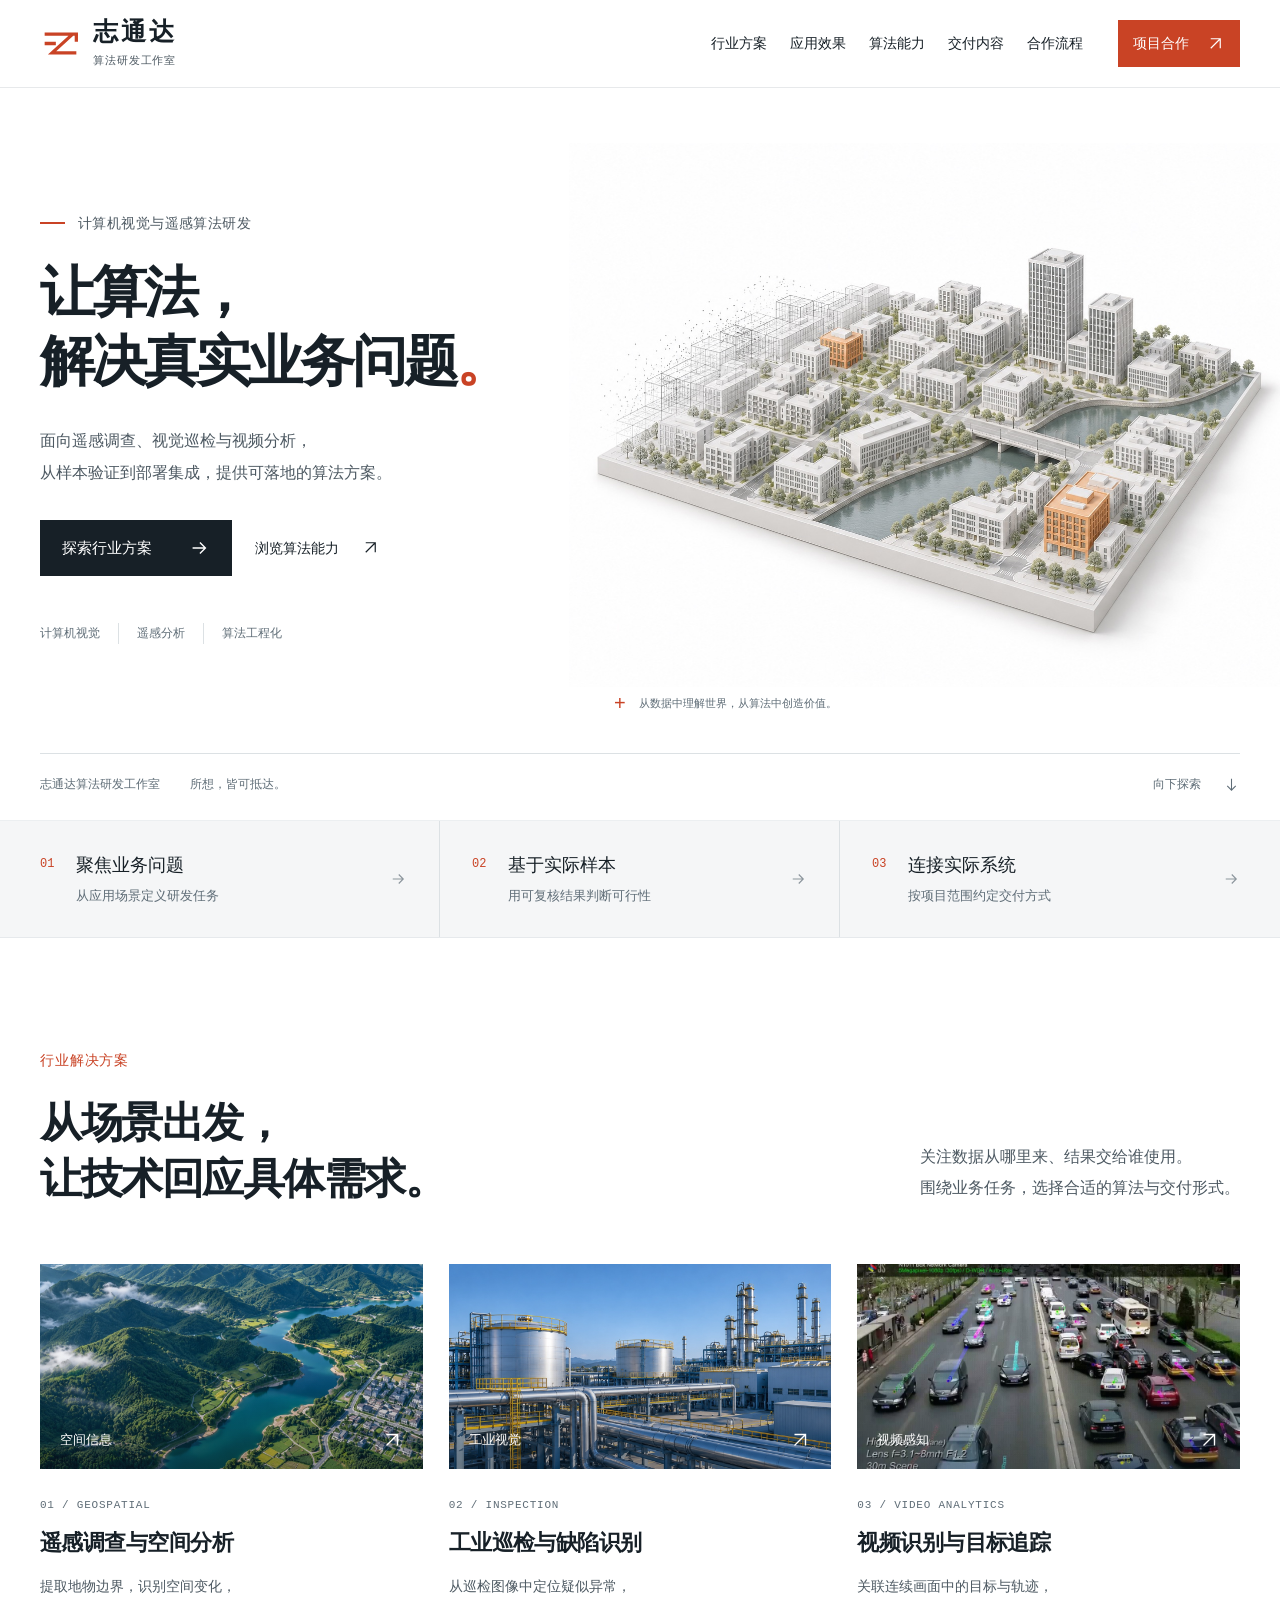
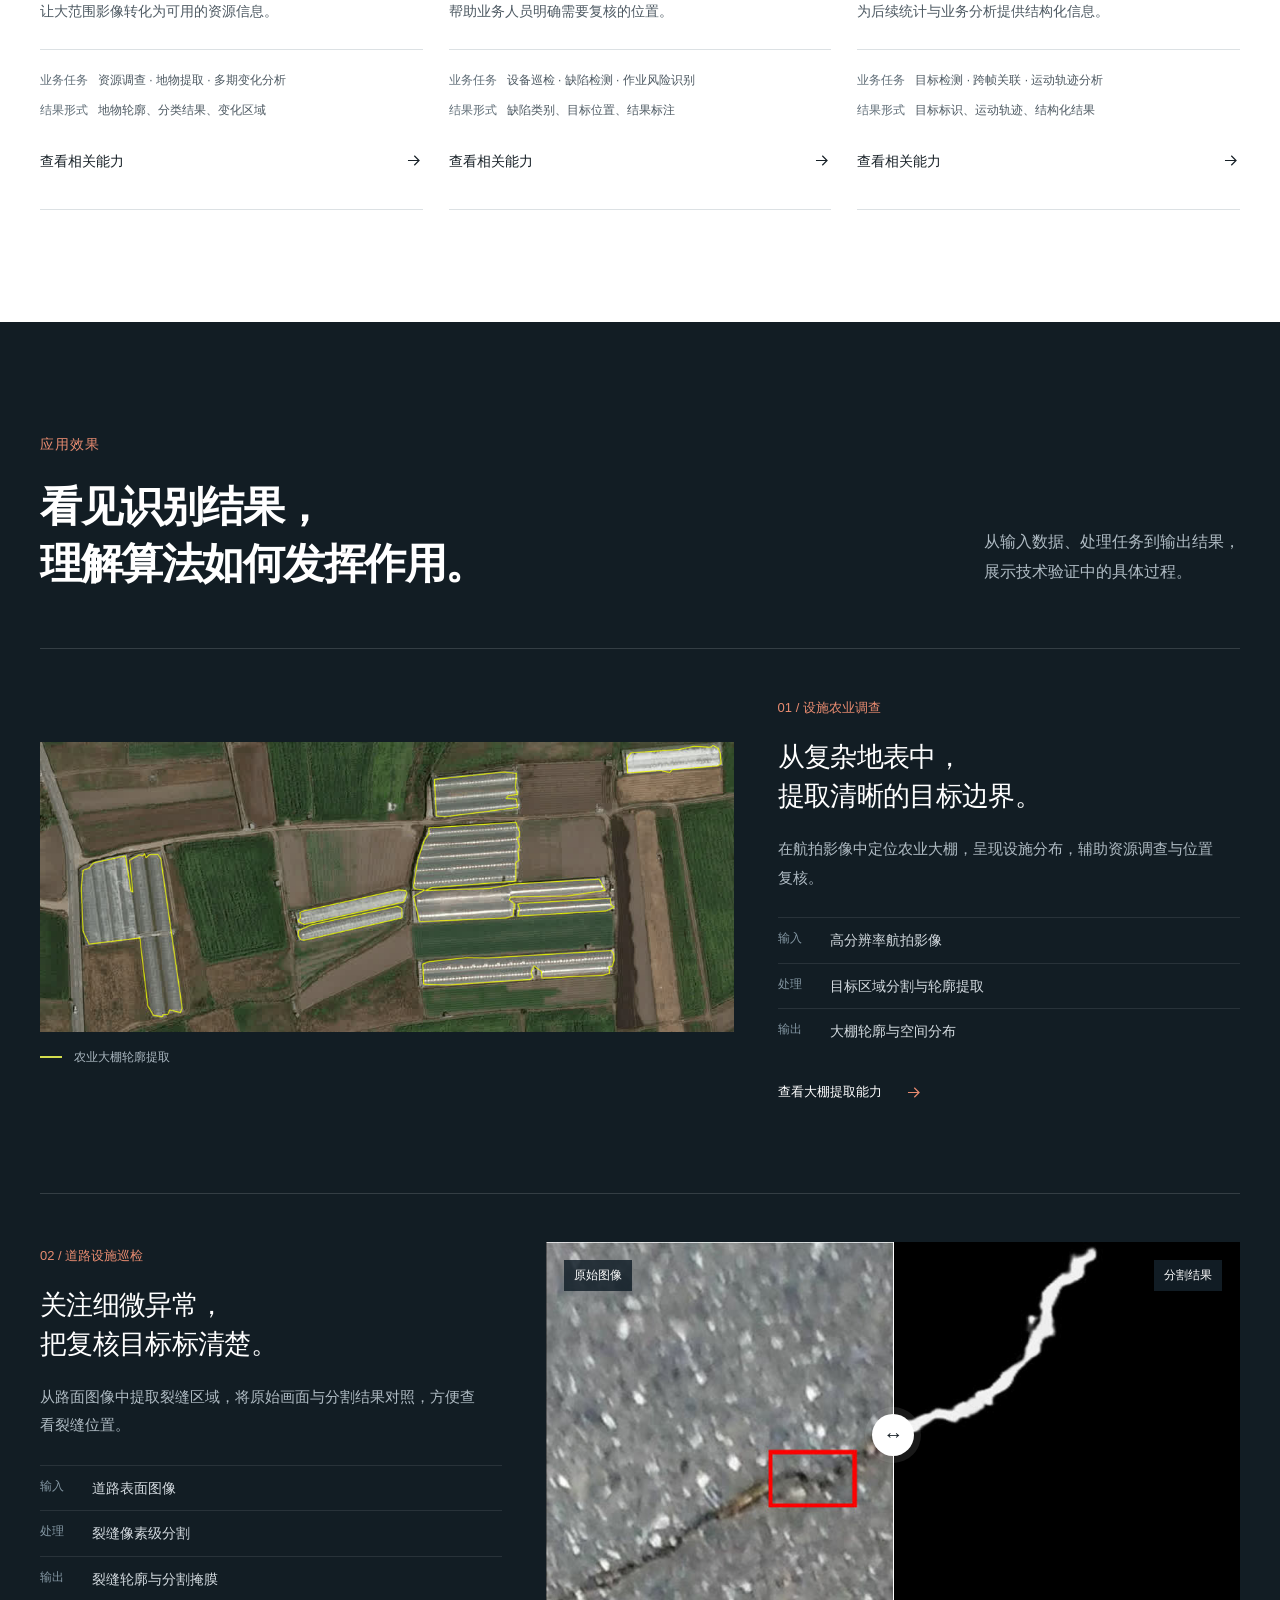
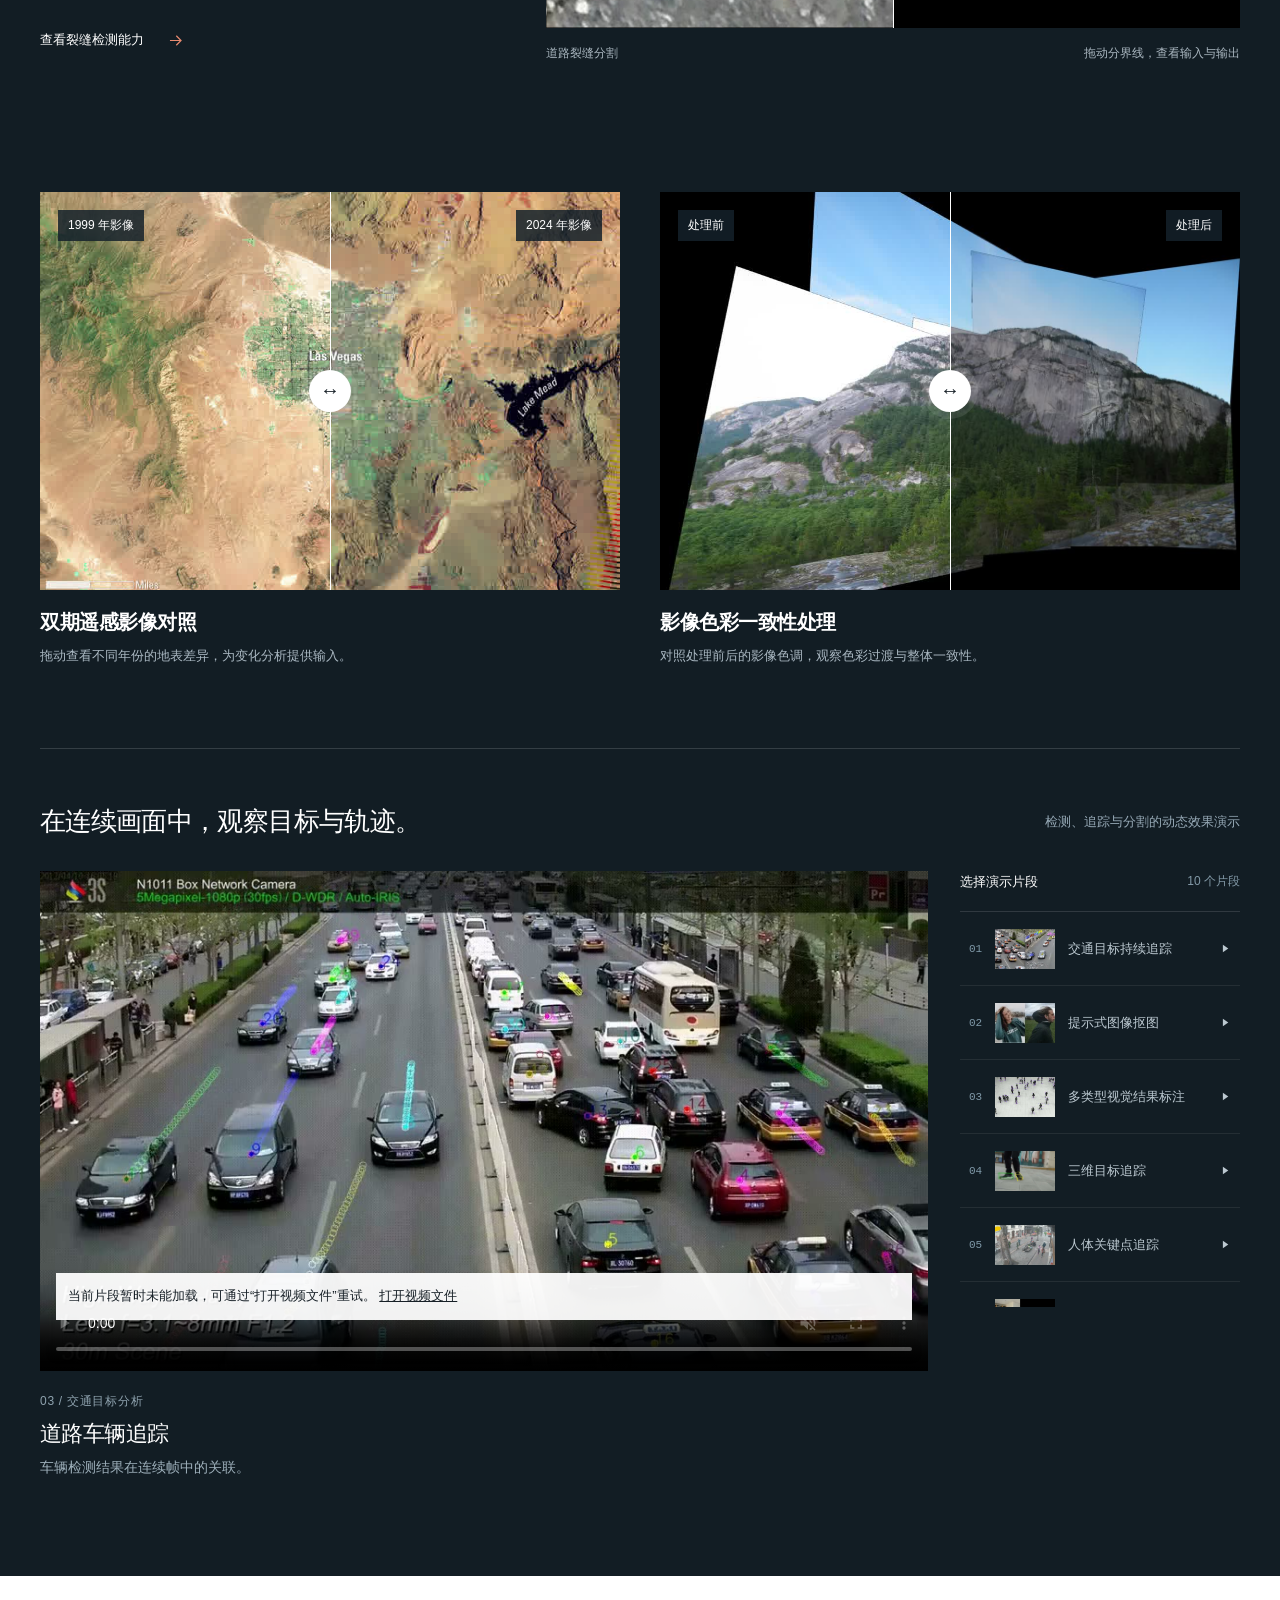
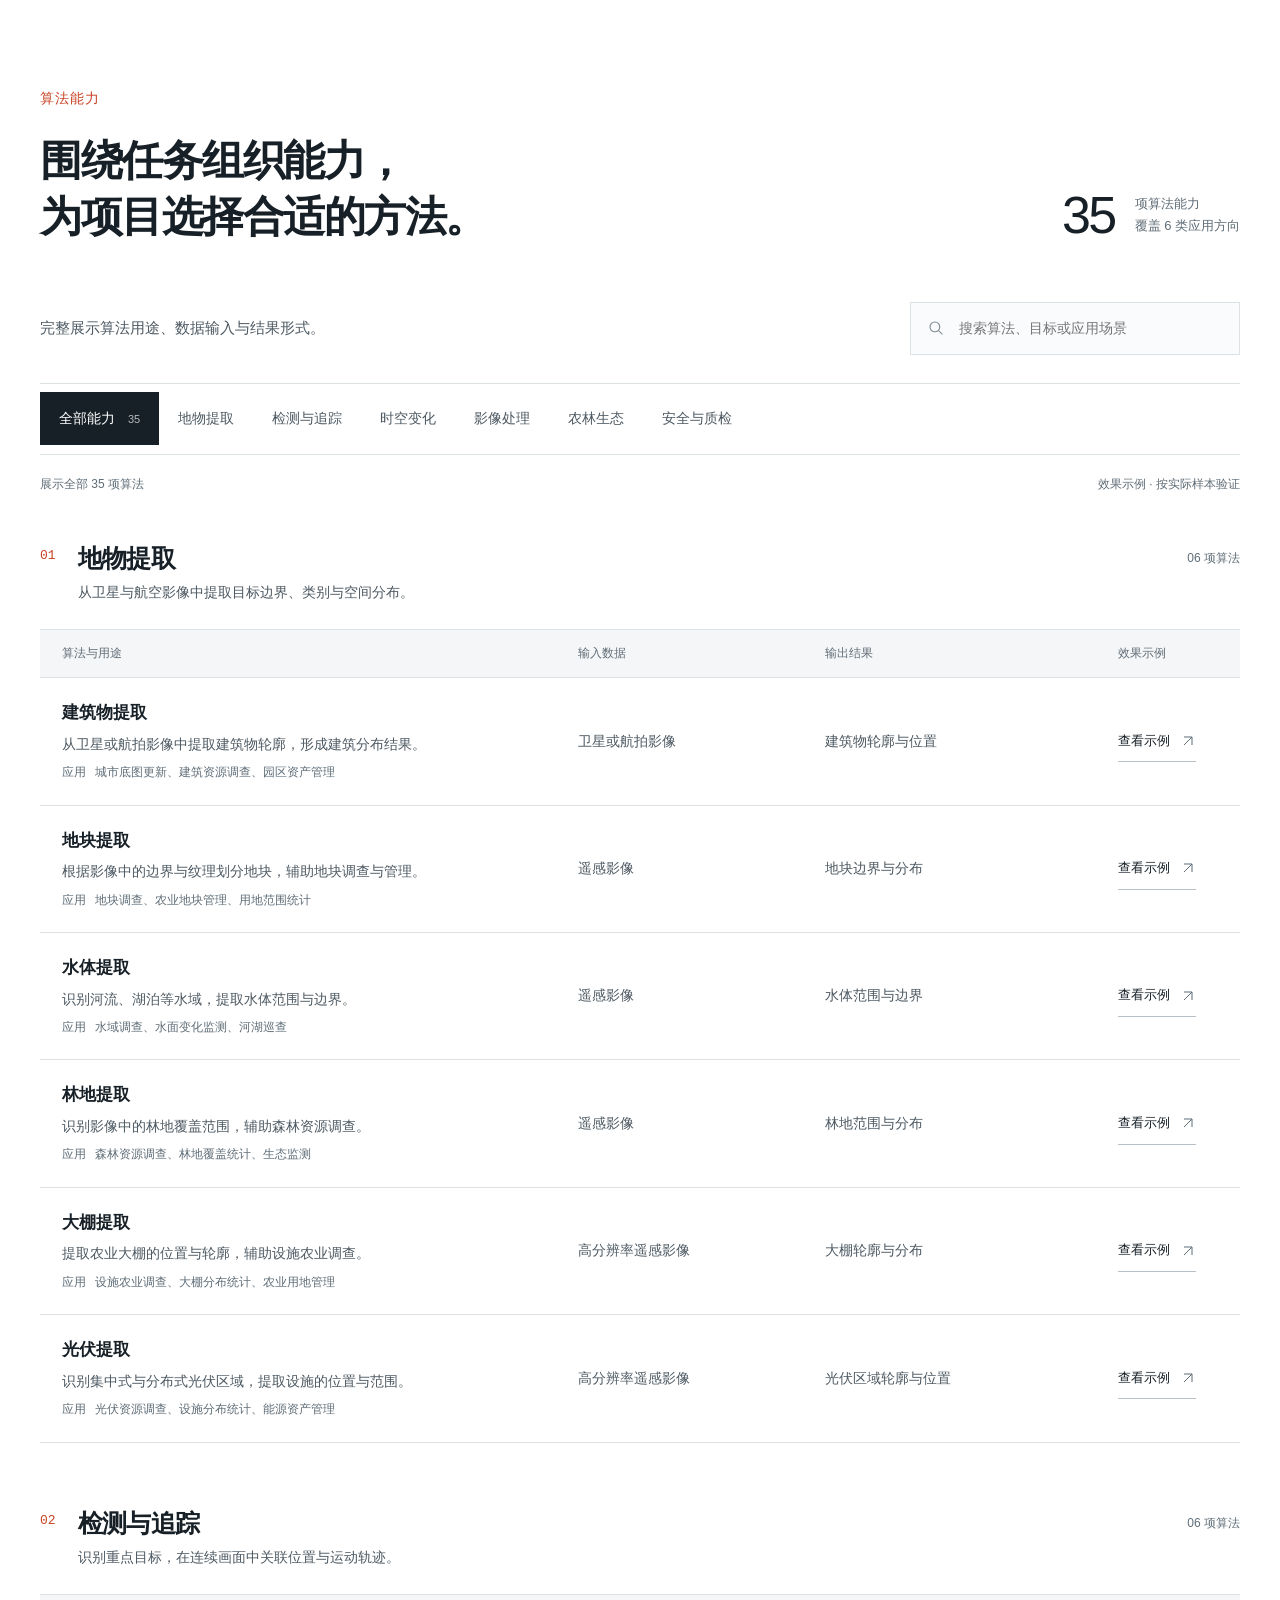
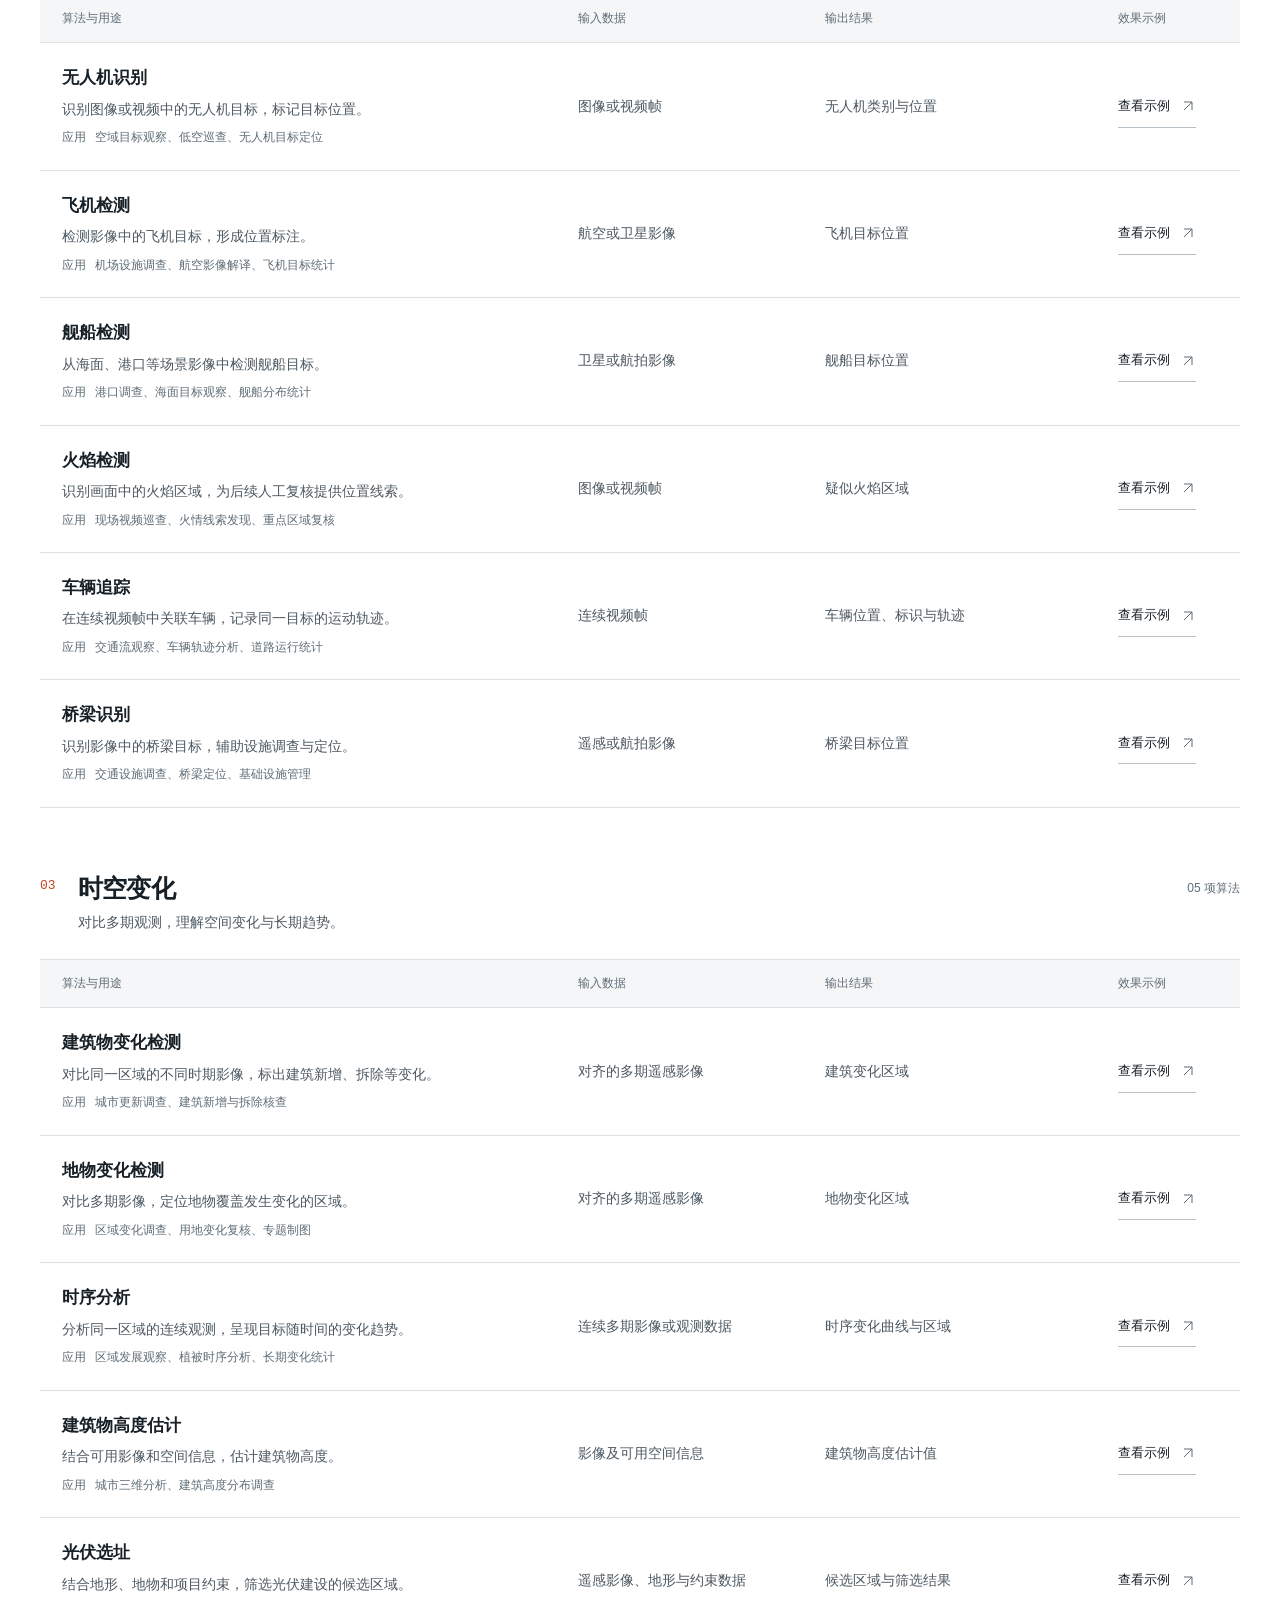
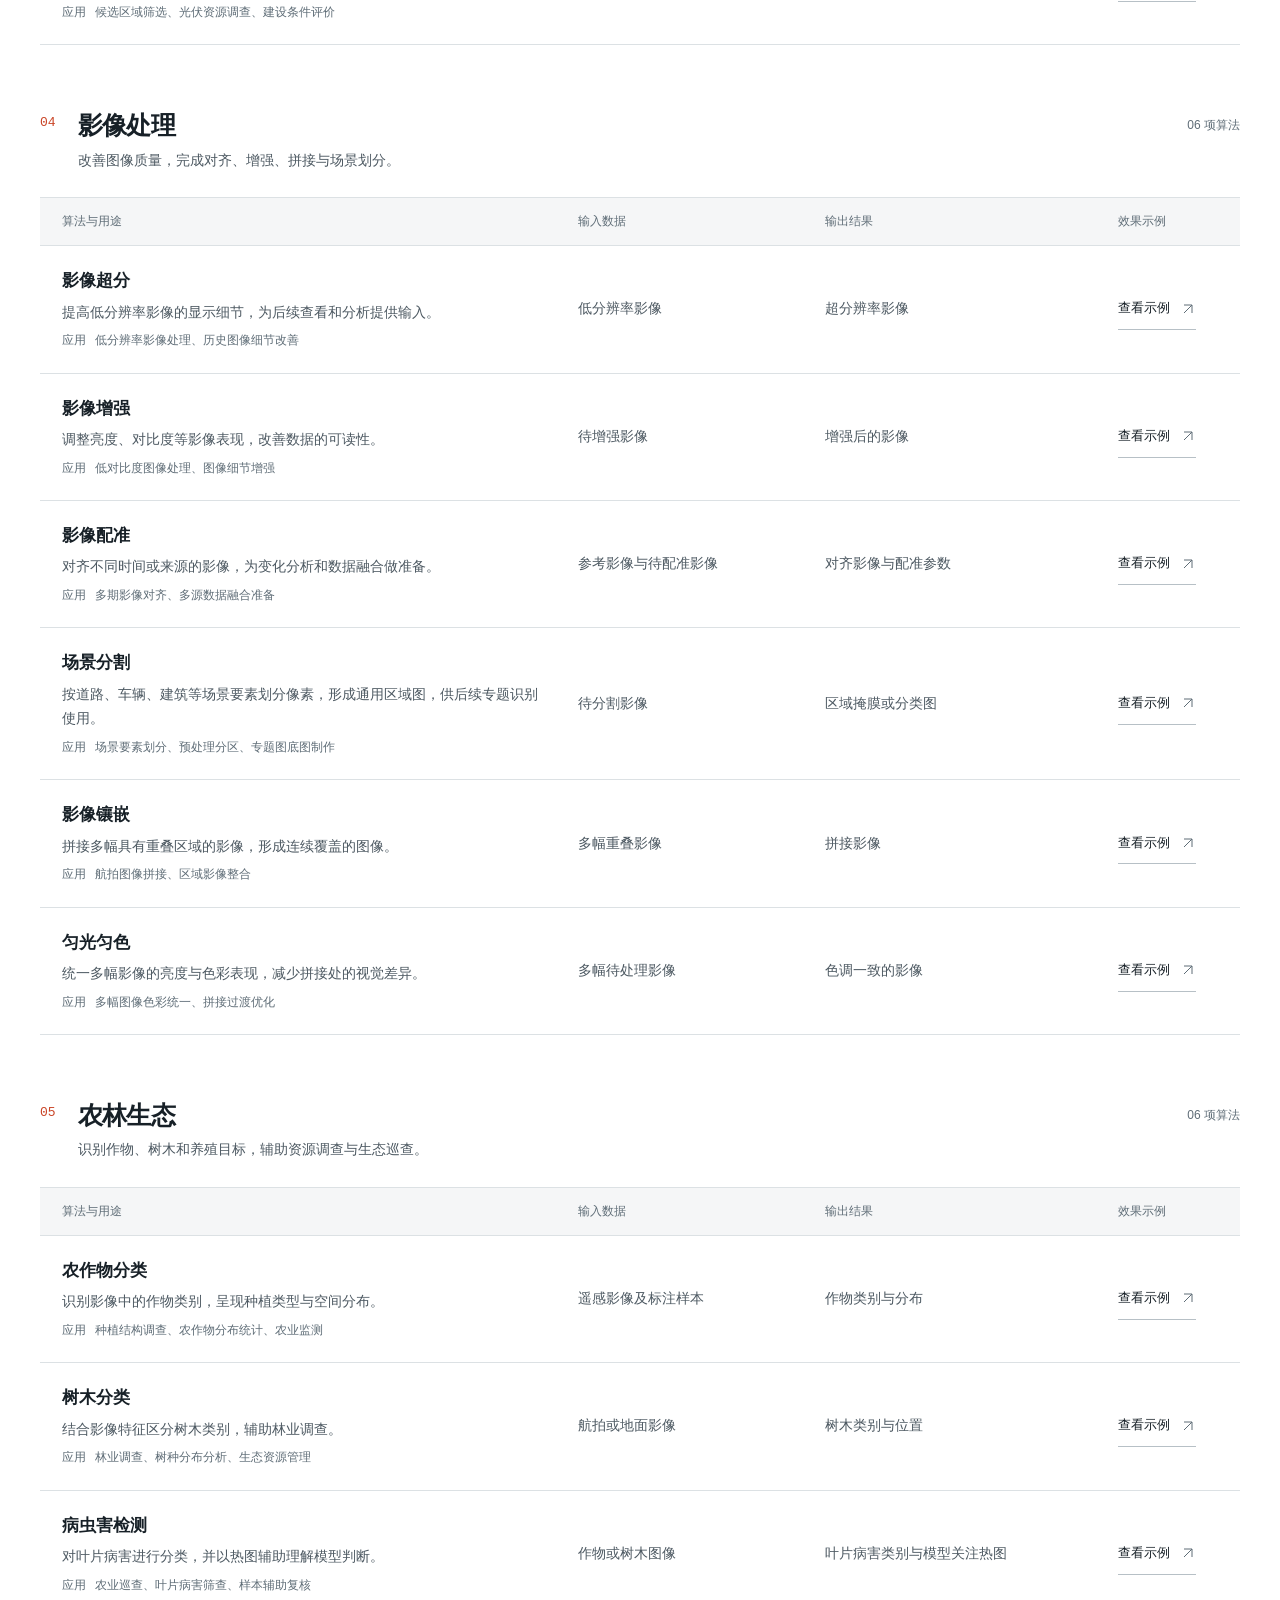
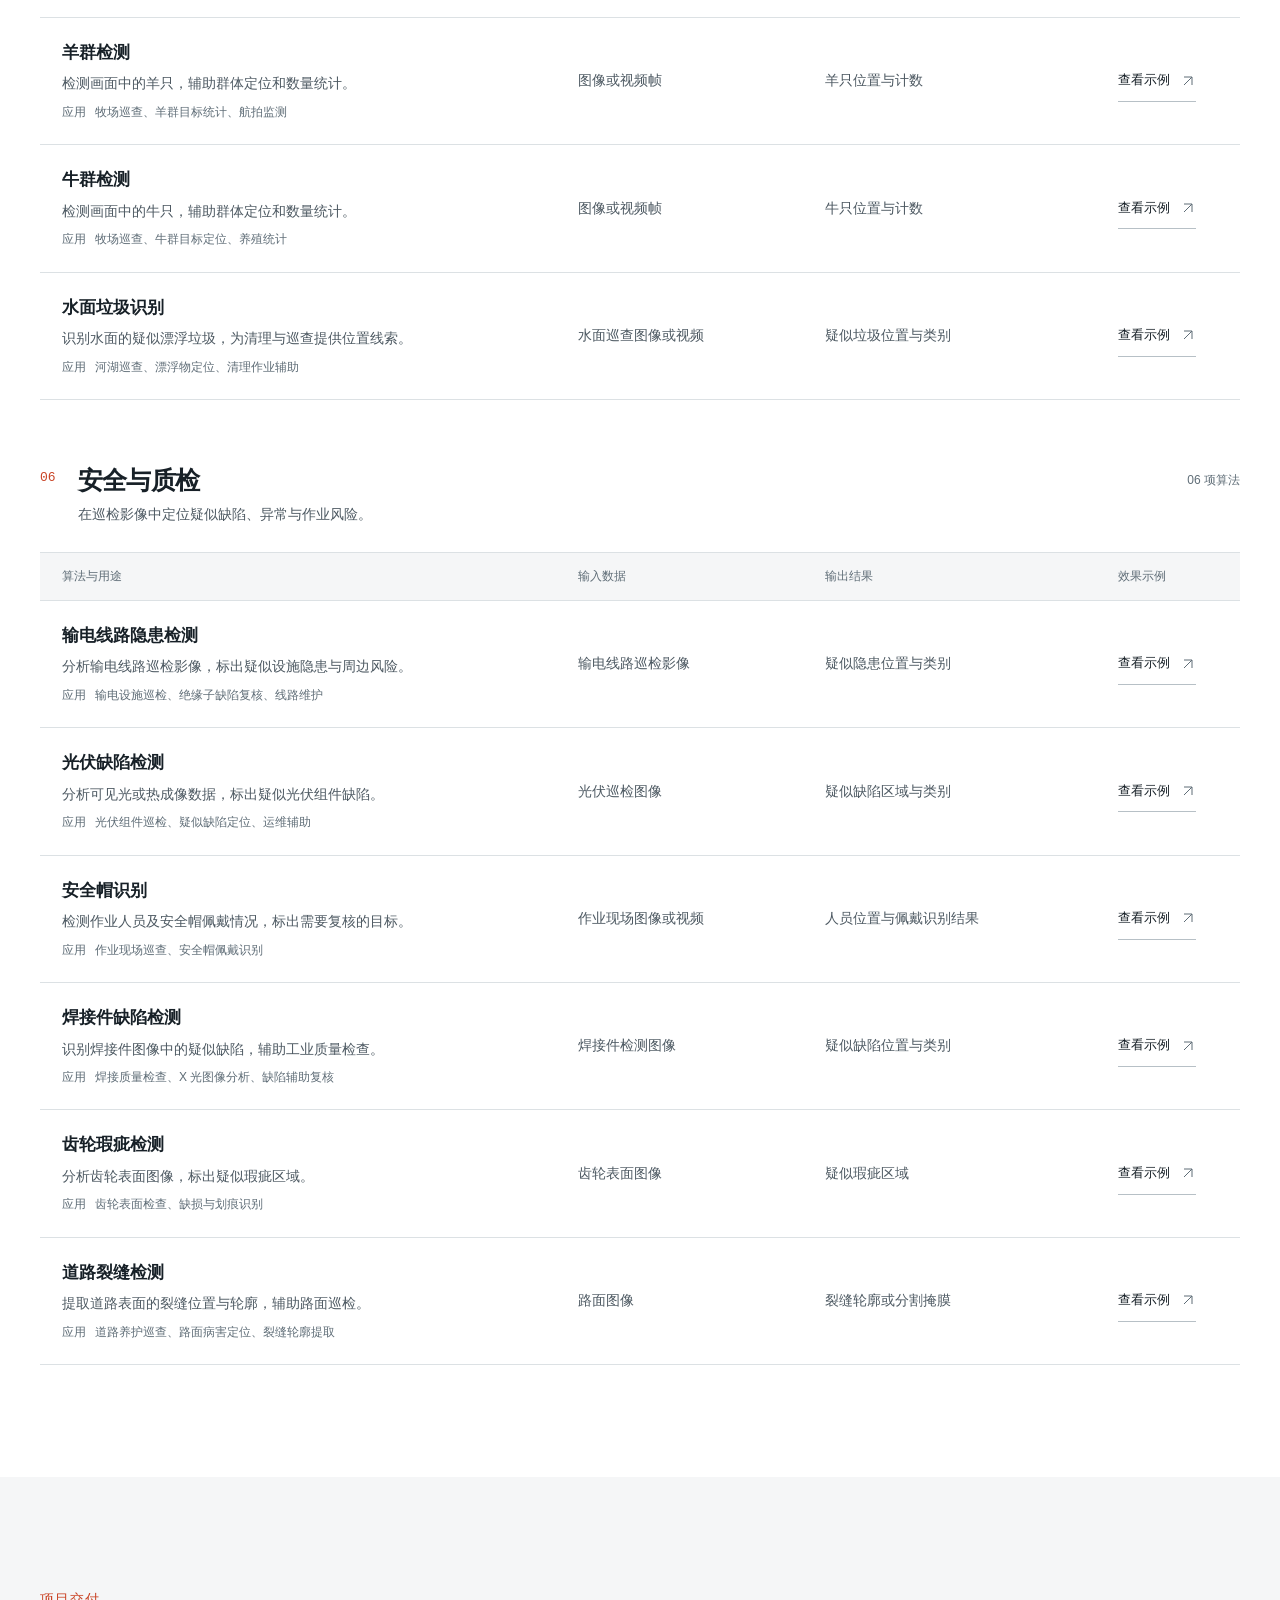
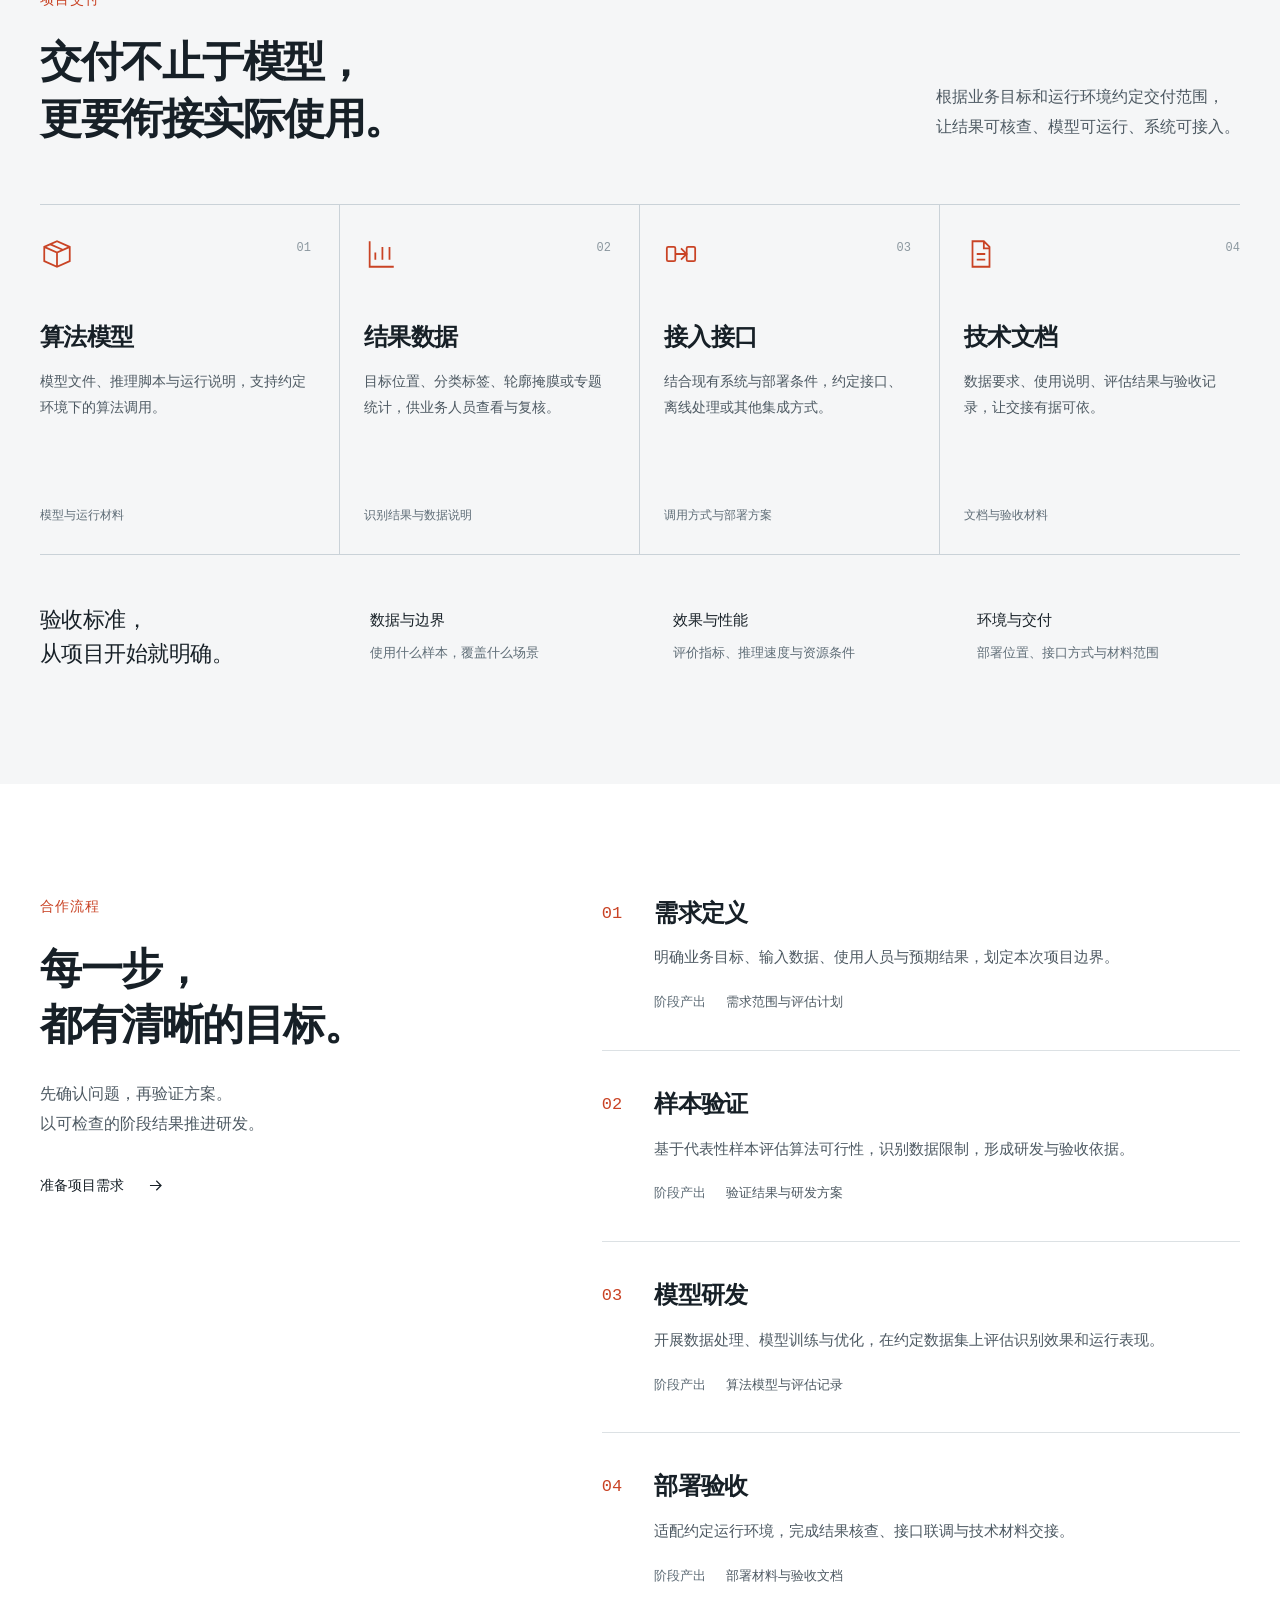
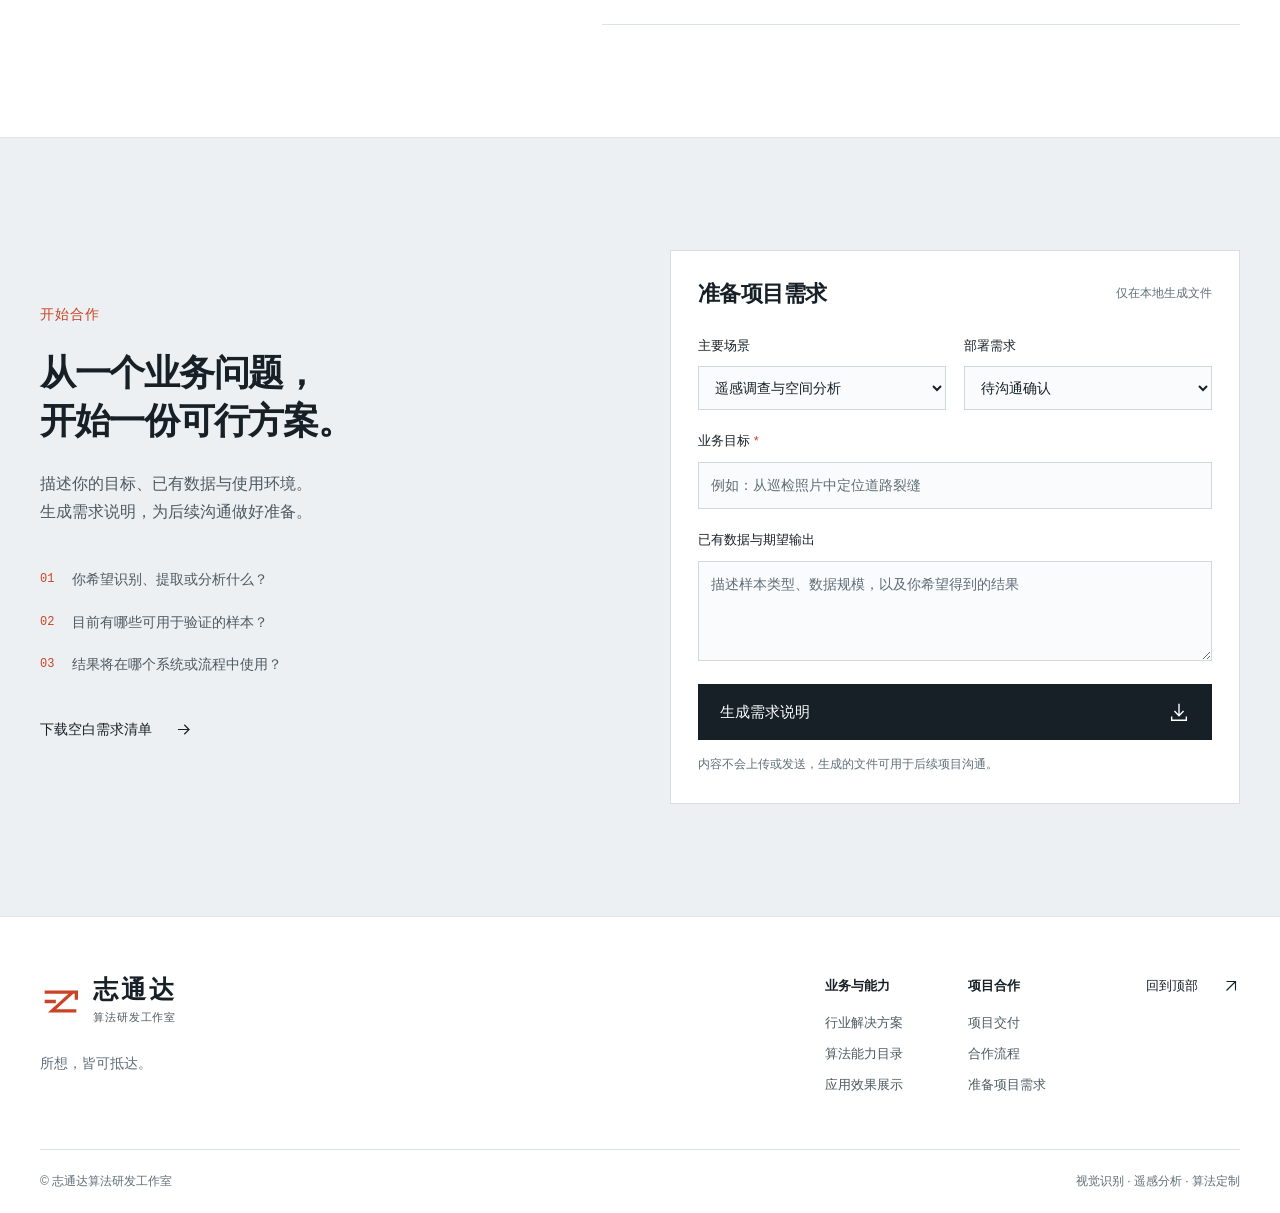
==== commit d901703f: "Redesign studio site around enterprise solutions, evidence and delivery" ====
--- a/index.html
+++ b/index.html
@@ -1,585 +1,70 @@
 <!doctype html>
-<html lang="zh-CN"><head>
+<html lang="zh-CN">
+<head>
 <meta charset="utf-8"><meta name="viewport" content="width=device-width,initial-scale=1">
-<meta name="theme-color" content="#181a18">
-<meta name="description" content="志通达算法研发工作室，专注视觉识别、遥感分析与算法定制。从一个想法出发，交付可查看的结果、可使用的模型和可接入的方案。">
-<title>志通达算法研发工作室｜所想，皆可抵达</title>
+<title>志通达算法研发工作室｜视觉识别、遥感分析与算法定制</title>
+<meta name="description" content="志通达算法研发工作室面向遥感调查、视觉巡检和视频分析，提供从样本验证、算法研发到模型部署的定制服务。">
+<meta name="theme-color" content="#ffffff">
 <link rel="icon" type="image/svg+xml" href="./assets/studio-mark.svg">
-<link rel="stylesheet" href="./studio.css?v=20261112-r1">
-<script src="./studio.js?v=20261112-r1" defer></script>
-</head><body>
-<a class="skip-link" href="#main">跳到主要内容</a><div class="reading-progress" id="reading-progress" aria-hidden="true"></div>
-<header class="site-header"><div class="header-inner shell">
-<a class="brand" href="#horizon" aria-label="志通达算法研发工作室 首页"><svg class="brand-symbol" viewBox="0 0 44 44" fill="none" aria-hidden="true"><path d="M5 12h30L13 32h26M5 22h12" stroke="currentColor" stroke-width="4" stroke-linejoin="round"/><path d="M31 12h8v8" stroke="currentColor" stroke-width="4"/></svg><span><strong>志通达</strong><small>算法研发工作室</small></span></a>
-<nav class="primary-nav" aria-label="主导航"><a href="#selected-work" data-nav>效果展示</a><a href="#light" data-nav>算法能力</a><a href="#process" data-nav>合作方式</a></nav>
-<a class="header-cta" href="#contact">从想法开始 <svg viewBox="0 0 24 24" fill="none" class="icon" aria-hidden="true"><path d="M5 19 19 5M5 5h14v14"/></svg></a><button id="menu-toggle" class="menu-toggle" aria-label="打开导航" aria-controls="mobile-menu" aria-expanded="false"><span></span><span></span></button>
-</div><nav id="mobile-menu" hidden aria-label="移动端导航"><a href="#selected-work">效果展示</a><a href="#light">算法能力</a><a href="#motion-examples">动态演示</a><a href="#process">合作方式</a><a href="#contact">项目合作</a></nav></header>
-<main id="main">
-<section class="hero" id="horizon" aria-labelledby="hero-title"><div class="hero-grid shell">
-<div class="hero-copy"><p class="eyebrow hero-eyebrow"><span class="signal"></span> ZHITONGDA / ALGORITHM STUDIO</p>
-<h1 id="hero-title"><span class="title-line"><span>让想法，</span></span><span class="title-line"><span>抵达<span class="title-accent">现实</span>。</span></span></h1>
-<div class="hero-description"><span class="hero-rule"></span><p>从一张影像，到一个答案。<br>用视觉识别与遥感算法，<br class="mobile-break">让复杂问题变得清晰。</p></div>
-<div class="hero-actions"><a class="button accent" href="#selected-work">看见算法的效果 <svg viewBox="0 0 24 24" fill="none" class="icon" aria-hidden="true"><path d="M5 19 19 5M5 5h14v14"/></svg></a><a class="quiet-link" href="#light">探索全部能力 <span>35</span></a></div>
-<div class="hero-signoff"><span>所想，皆可抵达。</span><span class="mono">IDEA → IMPACT</span></div></div>
-<div class="hero-media"><div class="media-kicker"><span><i></i> 遥感影像对比</span><span class="mono">EXPLORATION 001</span></div>
-<div class="compare" id="hero-compare" data-compare data-before-label="1999" data-after-label="2024" style="--split:52%">
-<img class="compare-after" fetchpriority="high" src="./assets/cases/vegas-2024.jpg" alt="2024年同一区域影像" decoding="async" width="1336" height="965"><img class="compare-before" src="./assets/cases/vegas-1999.jpg" alt="1999年拉斯维加斯和米德湖影像" decoding="async" width="1336" height="965">
-<span class="compare-before-label">1999</span><span class="compare-after-label">2024</span><span class="compare-divider" aria-hidden="true"><span>↔</span></span>
-<input type="range" min="0" max="100" value="52" aria-label="拖动对比1999年拉斯维加斯和米德湖影像与2024年同一区域影像">
+<link rel="preload" as="image" href="./assets/enterprise/hero-city-model.jpg">
+<link rel="stylesheet" href="./studio.css?v=20261112-enterprise">
+<script src="./studio.js?v=20261112-enterprise" defer></script>
+</head>
+<body>
+<a class="skip-link" href="#main">跳到主要内容</a><div id="reading-progress" class="reading-progress" aria-hidden="true"></div>
+<header class="site-header"><div class="shell header-inner"><a class="brand" href="#horizon" aria-label="志通达算法研发工作室 首页"><svg viewBox="0 0 44 44" class="brand-symbol" aria-hidden="true"><path d="M5 12h30L13 32h26M5 22h12M31 12h8v8"/></svg><span><strong>志通达</strong><small>算法研发工作室</small></span></a><nav class="primary-nav" aria-label="主导航"><a href="#solutions" data-nav>行业方案</a><a href="#selected-work" data-nav>应用效果</a><a href="#light" data-nav>算法能力</a><a href="#deliverables" data-nav>交付内容</a><a href="#process" data-nav>合作流程</a></nav><a class="header-cta" href="#contact">项目合作 <svg class="icon" viewBox="0 0 24 24" aria-hidden="true"><path d="M6 18 18 6M6 6h12v12"/></svg></a><button id="menu-toggle" class="menu-toggle" aria-label="打开导航" aria-expanded="false" aria-controls="mobile-menu"><span></span><span></span></button></div><nav id="mobile-menu" hidden aria-label="移动端导航"><a href="#solutions">行业方案</a><a href="#selected-work">应用效果</a><a href="#light">算法能力</a><a href="#deliverables">交付内容</a><a href="#process">合作流程</a></nav></header><main id="main">
+<section class="hero" id="horizon" aria-labelledby="hero-title">
+<div class="shell hero-layout">
+<div class="hero-copy"><p class="eyebrow"><span class="accent-line"></span>计算机视觉与遥感算法研发</p>
+<h1 id="hero-title"><span>让算法，</span><span>解决真实业务问题<span class="accent-dot">。</span></span></h1>
+<p class="hero-description">面向遥感调查、视觉巡检与视频分析，<br>从样本验证到部署集成，提供可落地的算法方案。</p>
+<div class="hero-actions"><a class="button button-primary" href="#solutions">探索行业方案 <svg class="icon" viewBox="0 0 24 24" aria-hidden="true"><path d="M5 12h14m-6-6 6 6-6 6"/></svg></a><a class="text-link" href="#light">浏览算法能力 <svg class="icon" viewBox="0 0 24 24" aria-hidden="true"><path d="M6 18 18 6M6 6h12v12"/></svg></a></div>
+<div class="hero-scope"><span>计算机视觉</span><span>遥感分析</span><span>算法工程化</span></div>
 </div>
-<div class="hero-media-caption"><div><span>同一片土地，</span><strong>看见时间留下的变化。</strong></div><p><span class="drag-indicator" aria-hidden="true">↔</span> 拖动分界线探索</p></div>
-<div class="hero-coordinate" aria-hidden="true"><span>36° N / 115° W</span><span>EARTH OBSERVATION</span></div></div>
-</div><div class="hero-bottom shell"><a href="#selected-work" class="scroll-cue">向下探索 <svg viewBox="0 0 24 24" fill="none" class="icon" aria-hidden="true"><path d="M12 4v16m-6-6 6 6 6-6"/></svg></a><div class="hero-disciplines"><span>视觉识别</span><span>遥感分析</span><span>算法定制</span></div><span class="hero-index">01 — 05</span></div></section>
-<section class="selected-work light-section" id="selected-work" aria-labelledby="selected-title"><div class="shell">
-<div class="section-heading" data-reveal><div><p class="eyebrow">01 / SELECTED EXPLORATIONS</p><h2 id="selected-title">从一张图像，<br>看到更多<span class="orange-dot">。</span></h2></div><div class="section-aside"><p>让目标显现，让变化清晰。<br>用具体的效果，理解算法能做什么。</p><a class="line-link" href="#light">浏览全部 35 项能力 <svg viewBox="0 0 24 24" fill="none" class="icon" aria-hidden="true"><path d="M5 19 19 5M5 5h14v14"/></svg></a></div></div>
-<article class="feature-wide" data-reveal><div class="feature-wide-media"><img src="./assets/algorithm-effects/web/greenhouse.jpg" alt="航拍影像中农业大棚的轮廓提取示例" loading="lazy" width="1000" height="417"><span class="image-tag">FEATURE 01 / 地物提取</span></div><div class="feature-wide-copy"><span class="large-index">01</span><p class="eyebrow">让目标，拥有清晰的边界</p><h3>大棚提取</h3><p>在复杂地表中定位设施农业目标，<br>把位置与轮廓带到眼前。</p><div class="feature-tags"><span>航拍影像</span><span>轮廓提取</span></div><a href="#algorithm-0-4" class="feature-link">查看算法详情 <svg viewBox="0 0 24 24" fill="none" class="icon" aria-hidden="true"><path d="M5 19 19 5M5 5h14v14"/></svg></a></div></article>
-<div class="feature-pair"><article class="feature-detail" data-reveal><div class="detail-media"><div class="compare" id="crack-compare" data-compare data-before-label="原始影像" data-after-label="裂缝掩膜" style="--split:52%">
-<img class="compare-after" src="./assets/algorithm-effects/web/crack-mask.jpg" alt="裂缝分割掩膜" decoding="async" width="820" height="452"><img class="compare-before" src="./assets/algorithm-effects/web/crack-input.jpg" alt="道路裂缝原始影像" decoding="async" width="820" height="456">
-<span class="compare-before-label">原始影像</span><span class="compare-after-label">裂缝掩膜</span><span class="compare-divider" aria-hidden="true"><span>↔</span></span>
-<input type="range" min="0" max="100" value="52" aria-label="拖动对比道路裂缝原始影像与裂缝分割掩膜">
-</div></div><div class="detail-copy"><span class="mono">02 / 缺陷识别</span><h3>细微裂缝，清晰可见。</h3><p>拖动对比原始路面与分割掩膜，查看裂缝位置和轮廓。</p><a href="#algorithm-5-5" class="circle-link" aria-label="查看道路裂缝检测"><svg viewBox="0 0 24 24" fill="none" class="icon" aria-hidden="true"><path d="M5 19 19 5M5 5h14v14"/></svg></a></div></article>
-<article class="feature-detail" data-reveal><a class="detail-media tracking-cover" href="#motion-examples" aria-label="查看目标追踪视频演示"><img src="./assets/github/traffic-tracking.jpg" alt="道路交通画面与车辆编号追踪结果对照" loading="lazy" width="960" height="246"><span class="play-disc"><svg viewBox="0 0 24 24" class="icon" aria-hidden="true"><path d="m9 5 10 7-10 7Z"/></svg></span><span class="image-tag">动态演示</span></a><div class="detail-copy"><span class="mono">03 / 检测与追踪</span><h3>每一个目标，都有迹可循。</h3><p>把连续画面中的车辆关联起来，观察编号与运动轨迹。</p><a href="#motion-examples" class="circle-link" aria-label="观看目标追踪演示"><svg viewBox="0 0 24 24" fill="none" class="icon" aria-hidden="true"><path d="M5 19 19 5M5 5h14v14"/></svg></a></div></article></div>
+<figure class="hero-art"><img src="./assets/enterprise/hero-city-model.jpg" alt="由线框逐步构成城市实体的建筑模型概念插画" width="1448" height="1086" fetchpriority="high" decoding="async"><figcaption><span class="art-cross">+</span><span>从数据中理解世界，从算法中创造价值。</span><span class="art-label">品牌视觉示意</span></figcaption></figure>
+</div>
+<div class="hero-bottom shell"><p>志通达算法研发工作室<span>所想，皆可抵达。</span></p><a href="#solutions" aria-label="向下浏览行业方案">向下探索 <svg class="icon" viewBox="0 0 24 24" aria-hidden="true"><path d="M12 4v16m-6-6 6 6 6-6"/></svg></a></div>
+</section>
+<div class="service-strip"><div class="shell service-strip-inner">
+<a href="#solutions"><span class="strip-index">01</span><div><strong>聚焦业务问题</strong><span>从应用场景定义研发任务</span></div><svg class="icon" viewBox="0 0 24 24" aria-hidden="true"><path d="M5 12h14m-6-6 6 6-6 6"/></svg></a>
+<a href="#selected-work"><span class="strip-index">02</span><div><strong>基于实际样本</strong><span>用可复核结果判断可行性</span></div><svg class="icon" viewBox="0 0 24 24" aria-hidden="true"><path d="M5 12h14m-6-6 6 6-6 6"/></svg></a>
+<a href="#deliverables"><span class="strip-index">03</span><div><strong>连接实际系统</strong><span>按项目范围约定交付方式</span></div><svg class="icon" viewBox="0 0 24 24" aria-hidden="true"><path d="M5 12h14m-6-6 6 6-6 6"/></svg></a>
+</div></div>
+<section class="section solutions" id="solutions" aria-labelledby="solutions-title"><div class="shell">
+<div class="section-heading" data-reveal><div><p class="eyebrow">行业解决方案</p><h2 id="solutions-title">从场景出发，<br>让技术回应具体需求。</h2></div><p class="section-description">关注数据从哪里来、结果交给谁使用。<br>围绕业务任务，选择合适的算法与交付形式。</p></div>
+<div class="solutions-grid">
+<article class="solution-card" data-reveal><a class="solution-image" href="#cap-panel-0" aria-label="浏览遥感调查相关算法"><img src="./assets/editorial/solution-nature.jpg" width="1440" height="696" alt="山林、水域与城镇分布的航拍场景" loading="lazy"><span>空间信息</span><svg class="icon" viewBox="0 0 24 24" aria-hidden="true"><path d="M6 18 18 6M6 6h12v12"/></svg></a><div class="solution-content"><p class="solution-index">01 / GEOSPATIAL</p><h3>遥感调查与空间分析</h3><p>提取地物边界，识别空间变化，<br>让大范围影像转化为可用的资源信息。</p><dl><div><dt>业务任务</dt><dd>资源调查 · 地物提取 · 多期变化分析</dd></div><div><dt>结果形式</dt><dd>地物轮廓、分类结果、变化区域</dd></div></dl><a href="#cap-panel-0" class="text-link">查看相关能力 <svg class="icon" viewBox="0 0 24 24" aria-hidden="true"><path d="M5 12h14m-6-6 6 6-6 6"/></svg></a></div></article>
+<article class="solution-card" data-reveal><a class="solution-image" href="#cap-panel-5" aria-label="浏览工业巡检相关算法"><img src="./assets/editorial/solution-industry.jpg" width="1440" height="696" alt="工业设施与设备管线场景" loading="lazy"><span>工业视觉</span><svg class="icon" viewBox="0 0 24 24" aria-hidden="true"><path d="M6 18 18 6M6 6h12v12"/></svg></a><div class="solution-content"><p class="solution-index">02 / INSPECTION</p><h3>工业巡检与缺陷识别</h3><p>从巡检图像中定位疑似异常，<br>帮助业务人员明确需要复核的位置。</p><dl><div><dt>业务任务</dt><dd>设备巡检 · 缺陷检测 · 作业风险识别</dd></div><div><dt>结果形式</dt><dd>缺陷类别、目标位置、结果标注</dd></div></dl><a href="#cap-panel-5" class="text-link">查看相关能力 <svg class="icon" viewBox="0 0 24 24" aria-hidden="true"><path d="M5 12h14m-6-6 6 6-6 6"/></svg></a></div></article>
+<article class="solution-card" data-reveal><a class="solution-image solution-traffic" href="#cap-panel-1" aria-label="浏览视频分析相关算法"><img src="./assets/github/traffic-yolov7.jpg" width="960" height="540" alt="道路车辆的目标追踪示例" loading="lazy"><span>视频感知</span><svg class="icon" viewBox="0 0 24 24" aria-hidden="true"><path d="M6 18 18 6M6 6h12v12"/></svg></a><div class="solution-content"><p class="solution-index">03 / VIDEO ANALYTICS</p><h3>视频识别与目标追踪</h3><p>关联连续画面中的目标与轨迹，<br>为后续统计与业务分析提供结构化信息。</p><dl><div><dt>业务任务</dt><dd>目标检测 · 跨帧关联 · 运动轨迹分析</dd></div><div><dt>结果形式</dt><dd>目标标识、运动轨迹、结构化结果</dd></div></dl><a href="#cap-panel-1" class="text-link">查看相关能力 <svg class="icon" viewBox="0 0 24 24" aria-hidden="true"><path d="M5 12h14m-6-6 6 6-6 6"/></svg></a></div></article>
+</div></div></section>
+<section class="section proof-section" id="selected-work" aria-labelledby="proof-title"><div class="shell">
+<div class="section-heading" data-reveal><div><p class="eyebrow">应用效果</p><h2 id="proof-title">看见识别结果，<br>理解算法如何发挥作用。</h2></div><p class="section-description">从输入数据、处理任务到输出结果，<br>展示技术验证中的具体过程。</p></div>
+<article class="proof-case" data-reveal><figure class="proof-visual greenhouse-visual"><img src="./assets/algorithm-effects/web/greenhouse.jpg" alt="航拍画面中以黄色轮廓标出的农业大棚" width="1000" height="417" loading="lazy"><figcaption><span class="legend-line"></span>农业大棚轮廓提取</figcaption></figure><div class="proof-copy"><p class="case-number">01 / 设施农业调查</p><h3>从复杂地表中，<br>提取清晰的目标边界。</h3><p>在航拍影像中定位农业大棚，呈现设施分布，辅助资源调查与位置复核。</p><dl class="case-flow"><div><dt>输入</dt><dd>高分辨率航拍影像</dd></div><div><dt>处理</dt><dd>目标区域分割与轮廓提取</dd></div><div><dt>输出</dt><dd>大棚轮廓与空间分布</dd></div></dl><a class="text-link" href="#algorithm-0-4">查看大棚提取能力 <svg class="icon" viewBox="0 0 24 24" aria-hidden="true"><path d="M5 12h14m-6-6 6 6-6 6"/></svg></a></div></article>
+<article class="proof-case proof-case-reverse" data-reveal><div class="proof-copy"><p class="case-number">02 / 道路设施巡检</p><h3>关注细微异常，<br>把复核目标标清楚。</h3><p>从路面图像中提取裂缝区域，将原始画面与分割结果对照，方便查看裂缝位置。</p><dl class="case-flow"><div><dt>输入</dt><dd>道路表面图像</dd></div><div><dt>处理</dt><dd>裂缝像素级分割</dd></div><div><dt>输出</dt><dd>裂缝轮廓与分割掩膜</dd></div></dl><a class="text-link" href="#algorithm-5-5">查看裂缝检测能力 <svg class="icon" viewBox="0 0 24 24" aria-hidden="true"><path d="M5 12h14m-6-6 6 6-6 6"/></svg></a></div><figure class="proof-visual"><div class="compare" id="crack-compare" data-compare data-before-label="原始图像" data-after-label="分割结果" style="--split:50%"><img class="compare-after" src="./assets/algorithm-effects/web/crack-mask.jpg" alt="道路裂缝分割掩膜" width="820" height="452" loading="lazy"><img class="compare-before" src="./assets/algorithm-effects/web/crack-input.jpg" alt="原始路面图像" width="820" height="456" loading="lazy"><span class="compare-before-label">原始图像</span><span class="compare-after-label">分割结果</span><span class="compare-divider" aria-hidden="true"><span>↔</span></span><input type="range" min="0" max="100" value="50" aria-label="拖动对比道路原图与裂缝分割结果"></div><figcaption><span>道路裂缝分割</span><span>拖动分界线，查看输入与输出</span></figcaption></figure></article>
+<div class="proof-pair-grid"><figure data-reveal><div class="compare" id="change-compare" data-compare data-before-label="1999 年影像" data-after-label="2024 年影像" style="--split:50%"><img class="compare-after" src="./assets/algorithm-effects/web/vegas-2024.jpg" width="700" height="506" alt="2024 年影像" loading="lazy"><img class="compare-before" src="./assets/algorithm-effects/web/vegas-1999.jpg" width="850" height="614" alt="1999 年影像" loading="lazy"><span class="compare-before-label">1999 年影像</span><span class="compare-after-label">2024 年影像</span><span class="compare-divider" aria-hidden="true"><span>↔</span></span><input type="range" min="0" max="100" value="50" aria-label="拖动对比双期遥感影像对照"></div><figcaption><h3>双期遥感影像对照</h3><p>拖动查看不同年份的地表差异，为变化分析提供输入。</p></figcaption></figure><figure data-reveal><div class="compare" id="color-compare" data-compare data-before-label="处理前" data-after-label="处理后" style="--split:50%"><img class="compare-after" src="./assets/algorithm-effects/web/color-after.jpg" width="1183" height="1000" alt="处理后" loading="lazy"><img class="compare-before" src="./assets/algorithm-effects/web/color-before.jpg" width="1000" height="844" alt="处理前" loading="lazy"><span class="compare-before-label">处理前</span><span class="compare-after-label">处理后</span><span class="compare-divider" aria-hidden="true"><span>↔</span></span><input type="range" min="0" max="100" value="50" aria-label="拖动对比影像色彩一致性处理"></div><figcaption><h3>影像色彩一致性处理</h3><p>对照处理前后的影像色调，观察色彩过渡与整体一致性。</p></figcaption></figure></div>
+<div class="motion-area" id="motion-examples"><div class="motion-heading"><h3>在连续画面中，观察目标与轨迹。</h3><p>检测、追踪与分割的动态效果演示</p></div><div class="motion-layout"><figure class="motion-main" data-reveal><div id="media-frame" class="media-frame" style="--media-aspect:16/9"><video id="media-player" controls playsinline muted preload="metadata" poster="./assets/github/traffic-yolov7.jpg" aria-label="道路车辆追踪"><source src="./assets/github/traffic-yolov7.mp4" type="video/mp4"></video><p id="media-status" class="media-status" role="status" hidden>当前视频未能加载。<a id="media-open" href="./assets/github/traffic-yolov7.mp4" target="_blank" rel="noopener">打开视频文件</a></p></div><figcaption><span class="eyebrow">03 / 交通目标分析</span><h3 id="media-title">道路车辆追踪</h3><p id="media-description">在连续道路画面中关联车辆位置与运动轨迹。</p></figcaption></figure>
+<div class="motion-playlist"><div class="playlist-heading"><span>选择演示片段</span><span class="mono">10 个片段</span></div><div class="playlist-items" role="group" aria-label="演示片段"><button data-media-index="0" aria-pressed="false"><span class="playlist-number">01</span><img src="./assets/github/traffic-tracking.jpg" alt="" loading="lazy" width="960" height="246"><span>交通目标持续追踪</span><svg viewBox="0 0 24 24" class="icon" aria-hidden="true"><path d="m9 5 10 7-10 7Z"/></svg></button><button data-media-index="1" aria-pressed="false"><span class="playlist-number">02</span><img src="./assets/github/prompt-matting.jpg" alt="" loading="lazy" width="600" height="120"><span>提示式图像抠图</span><svg viewBox="0 0 24 24" class="icon" aria-hidden="true"><path d="m9 5 10 7-10 7Z"/></svg></button><button data-media-index="2" aria-pressed="false"><span class="playlist-number">03</span><img src="./assets/github/visual-annotations.jpg" alt="" loading="lazy" width="960" height="540"><span>多类型视觉结果标注</span><svg viewBox="0 0 24 24" class="icon" aria-hidden="true"><path d="m9 5 10 7-10 7Z"/></svg></button><button data-media-index="3" aria-pressed="false"><span class="playlist-number">04</span><img src="./assets/github/tracking-3d.jpg" alt="" loading="lazy" width="640" height="360"><span>三维目标追踪</span><svg viewBox="0 0 24 24" class="icon" aria-hidden="true"><path d="m9 5 10 7-10 7Z"/></svg></button><button data-media-index="4" aria-pressed="false"><span class="playlist-number">05</span><img src="./assets/github/pose-tracking.jpg" alt="" loading="lazy" width="766" height="478"><span>人体关键点追踪</span><svg viewBox="0 0 24 24" class="icon" aria-hidden="true"><path d="m9 5 10 7-10 7Z"/></svg></button><button data-media-index="5" aria-pressed="false"><span class="playlist-number">06</span><img src="./assets/github/camera-motion.jpg" alt="" loading="lazy" width="768" height="576"><span>运动相机下的目标追踪</span><svg viewBox="0 0 24 24" class="icon" aria-hidden="true"><path d="m9 5 10 7-10 7Z"/></svg></button><button data-media-index="6" aria-pressed="false"><span class="playlist-number">07</span><img src="./assets/github/pedestrian-tracking.jpg" alt="" loading="lazy" width="960" height="540"><span>行人目标追踪</span><svg viewBox="0 0 24 24" class="icon" aria-hidden="true"><path d="m9 5 10 7-10 7Z"/></svg></button><button data-media-index="7" aria-pressed="false"><span class="playlist-number">08</span><img src="./assets/github/pose-frame-skipping.jpg" alt="" loading="lazy" width="766" height="478"><span>间隔帧姿态追踪</span><svg viewBox="0 0 24 24" class="icon" aria-hidden="true"><path d="m9 5 10 7-10 7Z"/></svg></button><button data-media-index="8" aria-pressed="false"><span class="playlist-number">09</span><img src="./assets/github/traffic-mmdet.jpg" alt="" loading="lazy" width="640" height="360"><span>交通检测与轨迹关联</span><svg viewBox="0 0 24 24" class="icon" aria-hidden="true"><path d="m9 5 10 7-10 7Z"/></svg></button><button data-media-index="9" aria-pressed="true"><span class="playlist-number">10</span><img src="./assets/github/traffic-yolov7.jpg" alt="" loading="lazy" width="960" height="540"><span>道路车辆追踪</span><svg viewBox="0 0 24 24" class="icon" aria-hidden="true"><path d="m9 5 10 7-10 7Z"/></svg></button></div></div></div></div></div></section><section class="section catalog-section" id="light" aria-labelledby="catalog-title"><div class="shell">
+<div class="section-heading" data-reveal><div><p class="eyebrow">算法能力</p><h2 id="catalog-title">围绕任务组织能力，<br>为项目选择合适的方法。</h2></div><div class="catalog-meta"><strong>35</strong><span>项算法能力<br>覆盖 6 类应用方向</span></div></div>
+<div class="catalog-intro"><p>完整展示算法用途、数据输入与结果形式。</p><label class="search-field"><svg viewBox="0 0 24 24" class="icon" aria-hidden="true"><circle cx="10.5" cy="10.5" r="6.5"/><path d="m15.5 15.5 5 5"/></svg><input id="algorithm-search" type="search" aria-label="搜索算法或应用场景" placeholder="搜索算法、目标或应用场景" autocomplete="off"></label></div>
+<div class="filter-bar" role="group" aria-label="算法方向筛选"><button data-filter="all" aria-pressed="true">全部能力 <span>35</span></button><button id="cap-tab-0" data-filter="0" aria-pressed="false">地物提取</button><button id="cap-tab-1" data-filter="1" aria-pressed="false">检测与追踪</button><button id="cap-tab-2" data-filter="2" aria-pressed="false">时空变化</button><button id="cap-tab-3" data-filter="3" aria-pressed="false">影像处理</button><button id="cap-tab-4" data-filter="4" aria-pressed="false">农林生态</button><button id="cap-tab-5" data-filter="5" aria-pressed="false">安全与质检</button></div><div class="catalog-status"><p id="result-count" role="status" aria-live="polite">展示全部 35 项算法</p><button id="clear-search" hidden>清除筛选 ×</button><span>效果示例 · 按实际样本验证</span></div><p id="empty-state" class="empty-state" hidden>没有找到匹配内容，请尝试其他算法或场景关键词。</p><div class="catalog-groups"><article id="cap-panel-0" class="algorithm-group" data-group="0" aria-labelledby="category-0"><div class="algorithm-category-heading" id="algorithm-0-overview"><span class="group-index">01</span><div><h3 id="category-0">地物提取</h3><p>从卫星与航空影像中提取目标边界、类别与空间分布。</p></div><span class="algorithm-count">06 项算法</span></div><div class="catalog-table-head" aria-hidden="true"><span>算法与用途</span><span>输入数据</span><span>输出结果</span><span>效果示例</span></div><div class="algorithm-collection"><section class="algorithm-card" id="algorithm-0-0" data-algorithm="0-0" aria-labelledby="algorithm-0-0-name"><div class="algorithm-main"><h4 id="algorithm-0-0-name">建筑物提取</h4><p class="algorithm-row-description">从卫星或航拍影像中提取建筑物轮廓，形成建筑分布结果。</p><p class="algorithm-application"><span>应用</span>城市底图更新、建筑资源调查、园区资产管理</p></div><div class="algorithm-input"><span class="mobile-label">输入数据</span><p>卫星或航拍影像</p></div><div class="algorithm-output"><span class="mobile-label">输出结果</span><p>建筑物轮廓与位置</p></div><a class="example-link" href="./assets/algorithm-effects/web/building.jpg" aria-label="查看建筑物提取效果示例">查看示例 <svg class="icon" viewBox="0 0 24 24" aria-hidden="true"><path d="M6 18 18 6M6 6h12v12"/></svg></a></section><section class="algorithm-card" id="algorithm-0-1" data-algorithm="0-1" aria-labelledby="algorithm-0-1-name"><div class="algorithm-main"><h4 id="algorithm-0-1-name">地块提取</h4><p class="algorithm-row-description">根据影像中的边界与纹理划分地块，辅助地块调查与管理。</p><p class="algorithm-application"><span>应用</span>地块调查、农业地块管理、用地范围统计</p></div><div class="algorithm-input"><span class="mobile-label">输入数据</span><p>遥感影像</p></div><div class="algorithm-output"><span class="mobile-label">输出结果</span><p>地块边界与分布</p></div><a class="example-link" href="./assets/algorithm-effects/web/field-segmentation.jpg" aria-label="查看地块提取效果示例">查看示例 <svg class="icon" viewBox="0 0 24 24" aria-hidden="true"><path d="M6 18 18 6M6 6h12v12"/></svg></a></section><section class="algorithm-card" id="algorithm-0-2" data-algorithm="0-2" aria-labelledby="algorithm-0-2-name"><div class="algorithm-main"><h4 id="algorithm-0-2-name">水体提取</h4><p class="algorithm-row-description">识别河流、湖泊等水域，提取水体范围与边界。</p><p class="algorithm-application"><span>应用</span>水域调查、水面变化监测、河湖巡查</p></div><div class="algorithm-input"><span class="mobile-label">输入数据</span><p>遥感影像</p></div><div class="algorithm-output"><span class="mobile-label">输出结果</span><p>水体范围与边界</p></div><a class="example-link" href="./assets/algorithm-effects/web/water-segmentation.jpg" aria-label="查看水体提取效果示例">查看示例 <svg class="icon" viewBox="0 0 24 24" aria-hidden="true"><path d="M6 18 18 6M6 6h12v12"/></svg></a></section><section class="algorithm-card" id="algorithm-0-3" data-algorithm="0-3" aria-labelledby="algorithm-0-3-name"><div class="algorithm-main"><h4 id="algorithm-0-3-name">林地提取</h4><p class="algorithm-row-description">识别影像中的林地覆盖范围，辅助森林资源调查。</p><p class="algorithm-application"><span>应用</span>森林资源调查、林地覆盖统计、生态监测</p></div><div class="algorithm-input"><span class="mobile-label">输入数据</span><p>遥感影像</p></div><div class="algorithm-output"><span class="mobile-label">输出结果</span><p>林地范围与分布</p></div><a class="example-link" href="./assets/algorithm-effects/web/tree-species.jpg" aria-label="查看林地提取效果示例">查看示例 <svg class="icon" viewBox="0 0 24 24" aria-hidden="true"><path d="M6 18 18 6M6 6h12v12"/></svg></a></section><section class="algorithm-card" id="algorithm-0-4" data-algorithm="0-4" aria-labelledby="algorithm-0-4-name"><div class="algorithm-main"><h4 id="algorithm-0-4-name">大棚提取</h4><p class="algorithm-row-description">提取农业大棚的位置与轮廓，辅助设施农业调查。</p><p class="algorithm-application"><span>应用</span>设施农业调查、大棚分布统计、农业用地管理</p></div><div class="algorithm-input"><span class="mobile-label">输入数据</span><p>高分辨率遥感影像</p></div><div class="algorithm-output"><span class="mobile-label">输出结果</span><p>大棚轮廓与分布</p></div><a class="example-link" href="./assets/algorithm-effects/web/greenhouse.jpg" aria-label="查看大棚提取效果示例">查看示例 <svg class="icon" viewBox="0 0 24 24" aria-hidden="true"><path d="M6 18 18 6M6 6h12v12"/></svg></a></section><section class="algorithm-card" id="algorithm-0-5" data-algorithm="0-5" aria-labelledby="algorithm-0-5-name"><div class="algorithm-main"><h4 id="algorithm-0-5-name">光伏提取</h4><p class="algorithm-row-description">识别集中式与分布式光伏区域，提取设施的位置与范围。</p><p class="algorithm-application"><span>应用</span>光伏资源调查、设施分布统计、能源资产管理</p></div><div class="algorithm-input"><span class="mobile-label">输入数据</span><p>高分辨率遥感影像</p></div><div class="algorithm-output"><span class="mobile-label">输出结果</span><p>光伏区域轮廓与位置</p></div><a class="example-link" href="./assets/algorithm-effects/web/solar-panel-detection-segmentation.jpg" aria-label="查看光伏提取效果示例">查看示例 <svg class="icon" viewBox="0 0 24 24" aria-hidden="true"><path d="M6 18 18 6M6 6h12v12"/></svg></a></section></div></article><article id="cap-panel-1" class="algorithm-group" data-group="1" aria-labelledby="category-1"><div class="algorithm-category-heading" id="algorithm-1-overview"><span class="group-index">02</span><div><h3 id="category-1">检测与追踪</h3><p>识别重点目标，在连续画面中关联位置与运动轨迹。</p></div><span class="algorithm-count">06 项算法</span></div><div class="catalog-table-head" aria-hidden="true"><span>算法与用途</span><span>输入数据</span><span>输出结果</span><span>效果示例</span></div><div class="algorithm-collection"><section class="algorithm-card" id="algorithm-1-0" data-algorithm="1-0" aria-labelledby="algorithm-1-0-name"><div class="algorithm-main"><h4 id="algorithm-1-0-name">无人机识别</h4><p class="algorithm-row-description">识别图像或视频中的无人机目标，标记目标位置。</p><p class="algorithm-application"><span>应用</span>空域目标观察、低空巡查、无人机目标定位</p></div><div class="algorithm-input"><span class="mobile-label">输入数据</span><p>图像或视频帧</p></div><div class="algorithm-output"><span class="mobile-label">输出结果</span><p>无人机类别与位置</p></div><a class="example-link" href="./assets/algorithm-effects/web/uav.jpg" aria-label="查看无人机识别效果示例">查看示例 <svg class="icon" viewBox="0 0 24 24" aria-hidden="true"><path d="M6 18 18 6M6 6h12v12"/></svg></a></section><section class="algorithm-card" id="algorithm-1-1" data-algorithm="1-1" aria-labelledby="algorithm-1-1-name"><div class="algorithm-main"><h4 id="algorithm-1-1-name">飞机检测</h4><p class="algorithm-row-description">检测影像中的飞机目标，形成位置标注。</p><p class="algorithm-application"><span>应用</span>机场设施调查、航空影像解译、飞机目标统计</p></div><div class="algorithm-input"><span class="mobile-label">输入数据</span><p>航空或卫星影像</p></div><div class="algorithm-output"><span class="mobile-label">输出结果</span><p>飞机目标位置</p></div><a class="example-link" href="./assets/algorithm-effects/web/dota-plane.jpg" aria-label="查看飞机检测效果示例">查看示例 <svg class="icon" viewBox="0 0 24 24" aria-hidden="true"><path d="M6 18 18 6M6 6h12v12"/></svg></a></section><section class="algorithm-card" id="algorithm-1-2" data-algorithm="1-2" aria-labelledby="algorithm-1-2-name"><div class="algorithm-main"><h4 id="algorithm-1-2-name">舰船检测</h4><p class="algorithm-row-description">从海面、港口等场景影像中检测舰船目标。</p><p class="algorithm-application"><span>应用</span>港口调查、海面目标观察、舰船分布统计</p></div><div class="algorithm-input"><span class="mobile-label">输入数据</span><p>卫星或航拍影像</p></div><div class="algorithm-output"><span class="mobile-label">输出结果</span><p>舰船目标位置</p></div><a class="example-link" href="./assets/algorithm-effects/web/dota-ship.jpg" aria-label="查看舰船检测效果示例">查看示例 <svg class="icon" viewBox="0 0 24 24" aria-hidden="true"><path d="M6 18 18 6M6 6h12v12"/></svg></a></section><section class="algorithm-card" id="algorithm-1-3" data-algorithm="1-3" aria-labelledby="algorithm-1-3-name"><div class="algorithm-main"><h4 id="algorithm-1-3-name">火焰检测</h4><p class="algorithm-row-description">识别画面中的火焰区域，为后续人工复核提供位置线索。</p><p class="algorithm-application"><span>应用</span>现场视频巡查、火情线索发现、重点区域复核</p></div><div class="algorithm-input"><span class="mobile-label">输入数据</span><p>图像或视频帧</p></div><div class="algorithm-output"><span class="mobile-label">输出结果</span><p>疑似火焰区域</p></div><a class="example-link" href="./assets/algorithm-effects/web/fire-detection.jpg" aria-label="查看火焰检测效果示例">查看示例 <svg class="icon" viewBox="0 0 24 24" aria-hidden="true"><path d="M6 18 18 6M6 6h12v12"/></svg></a></section><section class="algorithm-card" id="algorithm-1-4" data-algorithm="1-4" aria-labelledby="algorithm-1-4-name"><div class="algorithm-main"><h4 id="algorithm-1-4-name">车辆追踪</h4><p class="algorithm-row-description">在连续视频帧中关联车辆，记录同一目标的运动轨迹。</p><p class="algorithm-application"><span>应用</span>交通流观察、车辆轨迹分析、道路运行统计</p></div><div class="algorithm-input"><span class="mobile-label">输入数据</span><p>连续视频帧</p></div><div class="algorithm-output"><span class="mobile-label">输出结果</span><p>车辆位置、标识与轨迹</p></div><a class="example-link" href="./assets/algorithm-effects/web/traffic-tracking.jpg" aria-label="查看车辆追踪效果示例">查看示例 <svg class="icon" viewBox="0 0 24 24" aria-hidden="true"><path d="M6 18 18 6M6 6h12v12"/></svg></a></section><section class="algorithm-card" id="algorithm-1-5" data-algorithm="1-5" aria-labelledby="algorithm-1-5-name"><div class="algorithm-main"><h4 id="algorithm-1-5-name">桥梁识别</h4><p class="algorithm-row-description">识别影像中的桥梁目标，辅助设施调查与定位。</p><p class="algorithm-application"><span>应用</span>交通设施调查、桥梁定位、基础设施管理</p></div><div class="algorithm-input"><span class="mobile-label">输入数据</span><p>遥感或航拍影像</p></div><div class="algorithm-output"><span class="mobile-label">输出结果</span><p>桥梁目标位置</p></div><a class="example-link" href="./assets/algorithm-effects/web/dota-bridge.jpg" aria-label="查看桥梁识别效果示例">查看示例 <svg class="icon" viewBox="0 0 24 24" aria-hidden="true"><path d="M6 18 18 6M6 6h12v12"/></svg></a></section></div></article><article id="cap-panel-2" class="algorithm-group" data-group="2" aria-labelledby="category-2"><div class="algorithm-category-heading" id="algorithm-2-overview"><span class="group-index">03</span><div><h3 id="category-2">时空变化</h3><p>对比多期观测，理解空间变化与长期趋势。</p></div><span class="algorithm-count">05 项算法</span></div><div class="catalog-table-head" aria-hidden="true"><span>算法与用途</span><span>输入数据</span><span>输出结果</span><span>效果示例</span></div><div class="algorithm-collection"><section class="algorithm-card" id="algorithm-2-0" data-algorithm="2-0" aria-labelledby="algorithm-2-0-name"><div class="algorithm-main"><h4 id="algorithm-2-0-name">建筑物变化检测</h4><p class="algorithm-row-description">对比同一区域的不同时期影像，标出建筑新增、拆除等变化。</p><p class="algorithm-application"><span>应用</span>城市更新调查、建筑新增与拆除核查</p></div><div class="algorithm-input"><span class="mobile-label">输入数据</span><p>对齐的多期遥感影像</p></div><div class="algorithm-output"><span class="mobile-label">输出结果</span><p>建筑变化区域</p></div><a class="example-link" href="./assets/algorithm-effects/web/building-height-13.jpg" aria-label="查看建筑物变化检测效果示例">查看示例 <svg class="icon" viewBox="0 0 24 24" aria-hidden="true"><path d="M6 18 18 6M6 6h12v12"/></svg></a></section><section class="algorithm-card" id="algorithm-2-1" data-algorithm="2-1" aria-labelledby="algorithm-2-1-name"><div class="algorithm-main"><h4 id="algorithm-2-1-name">地物变化检测</h4><p class="algorithm-row-description">对比多期影像，定位地物覆盖发生变化的区域。</p><p class="algorithm-application"><span>应用</span>区域变化调查、用地变化复核、专题制图</p></div><div class="algorithm-input"><span class="mobile-label">输入数据</span><p>对齐的多期遥感影像</p></div><div class="algorithm-output"><span class="mobile-label">输出结果</span><p>地物变化区域</p></div><a class="example-link" href="./assets/cases/vegas-2024.jpg" aria-label="查看地物变化检测效果示例">查看示例 <svg class="icon" viewBox="0 0 24 24" aria-hidden="true"><path d="M6 18 18 6M6 6h12v12"/></svg></a></section><section class="algorithm-card" id="algorithm-2-2" data-algorithm="2-2" aria-labelledby="algorithm-2-2-name"><div class="algorithm-main"><h4 id="algorithm-2-2-name">时序分析</h4><p class="algorithm-row-description">分析同一区域的连续观测，呈现目标随时间的变化趋势。</p><p class="algorithm-application"><span>应用</span>区域发展观察、植被时序分析、长期变化统计</p></div><div class="algorithm-input"><span class="mobile-label">输入数据</span><p>连续多期影像或观测数据</p></div><div class="algorithm-output"><span class="mobile-label">输出结果</span><p>时序变化曲线与区域</p></div><a class="example-link" href="./assets/algorithm-effects/web/satellite-timeseries-map.jpg" aria-label="查看时序分析效果示例">查看示例 <svg class="icon" viewBox="0 0 24 24" aria-hidden="true"><path d="M6 18 18 6M6 6h12v12"/></svg></a></section><section class="algorithm-card" id="algorithm-2-3" data-algorithm="2-3" aria-labelledby="algorithm-2-3-name"><div class="algorithm-main"><h4 id="algorithm-2-3-name">建筑物高度估计</h4><p class="algorithm-row-description">结合可用影像和空间信息，估计建筑物高度。</p><p class="algorithm-application"><span>应用</span>城市三维分析、建筑高度分布调查</p></div><div class="algorithm-input"><span class="mobile-label">输入数据</span><p>影像及可用空间信息</p></div><div class="algorithm-output"><span class="mobile-label">输出结果</span><p>建筑物高度估计值</p></div><a class="example-link" href="./assets/algorithm-effects/web/building-height-0.jpg" aria-label="查看建筑物高度估计效果示例">查看示例 <svg class="icon" viewBox="0 0 24 24" aria-hidden="true"><path d="M6 18 18 6M6 6h12v12"/></svg></a></section><section class="algorithm-card" id="algorithm-2-4" data-algorithm="2-4" aria-labelledby="algorithm-2-4-name"><div class="algorithm-main"><h4 id="algorithm-2-4-name">光伏选址</h4><p class="algorithm-row-description">结合地形、地物和项目约束，筛选光伏建设的候选区域。</p><p class="algorithm-application"><span>应用</span>候选区域筛选、光伏资源调查、建设条件评价</p></div><div class="algorithm-input"><span class="mobile-label">输入数据</span><p>遥感影像、地形与约束数据</p></div><div class="algorithm-output"><span class="mobile-label">输出结果</span><p>候选区域与筛选结果</p></div><a class="example-link" href="./assets/algorithm-effects/web/solar-site-suitability.jpg" aria-label="查看光伏选址效果示例">查看示例 <svg class="icon" viewBox="0 0 24 24" aria-hidden="true"><path d="M6 18 18 6M6 6h12v12"/></svg></a></section></div></article><article id="cap-panel-3" class="algorithm-group" data-group="3" aria-labelledby="category-3"><div class="algorithm-category-heading" id="algorithm-3-overview"><span class="group-index">04</span><div><h3 id="category-3">影像处理</h3><p>改善图像质量，完成对齐、增强、拼接与场景划分。</p></div><span class="algorithm-count">06 项算法</span></div><div class="catalog-table-head" aria-hidden="true"><span>算法与用途</span><span>输入数据</span><span>输出结果</span><span>效果示例</span></div><div class="algorithm-collection"><section class="algorithm-card" id="algorithm-3-0" data-algorithm="3-0" aria-labelledby="algorithm-3-0-name"><div class="algorithm-main"><h4 id="algorithm-3-0-name">影像超分</h4><p class="algorithm-row-description">提高低分辨率影像的显示细节，为后续查看和分析提供输入。</p><p class="algorithm-application"><span>应用</span>低分辨率影像处理、历史图像细节改善</p></div><div class="algorithm-input"><span class="mobile-label">输入数据</span><p>低分辨率影像</p></div><div class="algorithm-output"><span class="mobile-label">输出结果</span><p>超分辨率影像</p></div><a class="example-link" href="./assets/algorithm-effects/web/super-resolution.jpg" aria-label="查看影像超分效果示例">查看示例 <svg class="icon" viewBox="0 0 24 24" aria-hidden="true"><path d="M6 18 18 6M6 6h12v12"/></svg></a></section><section class="algorithm-card" id="algorithm-3-1" data-algorithm="3-1" aria-labelledby="algorithm-3-1-name"><div class="algorithm-main"><h4 id="algorithm-3-1-name">影像增强</h4><p class="algorithm-row-description">调整亮度、对比度等影像表现，改善数据的可读性。</p><p class="algorithm-application"><span>应用</span>低对比度图像处理、图像细节增强</p></div><div class="algorithm-input"><span class="mobile-label">输入数据</span><p>待增强影像</p></div><div class="algorithm-output"><span class="mobile-label">输出结果</span><p>增强后的影像</p></div><a class="example-link" href="./assets/algorithm-effects/web/contrast-enhancement.jpg" aria-label="查看影像增强效果示例">查看示例 <svg class="icon" viewBox="0 0 24 24" aria-hidden="true"><path d="M6 18 18 6M6 6h12v12"/></svg></a></section><section class="algorithm-card" id="algorithm-3-2" data-algorithm="3-2" aria-labelledby="algorithm-3-2-name"><div class="algorithm-main"><h4 id="algorithm-3-2-name">影像配准</h4><p class="algorithm-row-description">对齐不同时间或来源的影像，为变化分析和数据融合做准备。</p><p class="algorithm-application"><span>应用</span>多期影像对齐、多源数据融合准备</p></div><div class="algorithm-input"><span class="mobile-label">输入数据</span><p>参考影像与待配准影像</p></div><div class="algorithm-output"><span class="mobile-label">输出结果</span><p>对齐影像与配准参数</p></div><a class="example-link" href="./assets/algorithm-effects/web/image-registration.jpg" aria-label="查看影像配准效果示例">查看示例 <svg class="icon" viewBox="0 0 24 24" aria-hidden="true"><path d="M6 18 18 6M6 6h12v12"/></svg></a></section><section class="algorithm-card" id="algorithm-3-3" data-algorithm="3-3" aria-labelledby="algorithm-3-3-name"><div class="algorithm-main"><h4 id="algorithm-3-3-name">场景分割</h4><p class="algorithm-row-description">按道路、车辆、建筑等场景要素划分像素，形成通用区域图，供后续专题识别使用。</p><p class="algorithm-application"><span>应用</span>场景要素划分、预处理分区、专题图底图制作</p></div><div class="algorithm-input"><span class="mobile-label">输入数据</span><p>待分割影像</p></div><div class="algorithm-output"><span class="mobile-label">输出结果</span><p>区域掩膜或分类图</p></div><a class="example-link" href="./assets/algorithm-effects/web/semantic-segmentation.jpg" aria-label="查看场景分割效果示例">查看示例 <svg class="icon" viewBox="0 0 24 24" aria-hidden="true"><path d="M6 18 18 6M6 6h12v12"/></svg></a></section><section class="algorithm-card" id="algorithm-3-4" data-algorithm="3-4" aria-labelledby="algorithm-3-4-name"><div class="algorithm-main"><h4 id="algorithm-3-4-name">影像镶嵌</h4><p class="algorithm-row-description">拼接多幅具有重叠区域的影像，形成连续覆盖的图像。</p><p class="algorithm-application"><span>应用</span>航拍图像拼接、区域影像整合</p></div><div class="algorithm-input"><span class="mobile-label">输入数据</span><p>多幅重叠影像</p></div><div class="algorithm-output"><span class="mobile-label">输出结果</span><p>拼接影像</p></div><a class="example-link" href="./assets/algorithm-effects/web/image-mosaic.jpg" aria-label="查看影像镶嵌效果示例">查看示例 <svg class="icon" viewBox="0 0 24 24" aria-hidden="true"><path d="M6 18 18 6M6 6h12v12"/></svg></a></section><section class="algorithm-card" id="algorithm-3-5" data-algorithm="3-5" aria-labelledby="algorithm-3-5-name"><div class="algorithm-main"><h4 id="algorithm-3-5-name">匀光匀色</h4><p class="algorithm-row-description">统一多幅影像的亮度与色彩表现，减少拼接处的视觉差异。</p><p class="algorithm-application"><span>应用</span>多幅图像色彩统一、拼接过渡优化</p></div><div class="algorithm-input"><span class="mobile-label">输入数据</span><p>多幅待处理影像</p></div><div class="algorithm-output"><span class="mobile-label">输出结果</span><p>色调一致的影像</p></div><a class="example-link" href="#color-compare" aria-label="查看匀光匀色效果示例">查看示例 <svg class="icon" viewBox="0 0 24 24" aria-hidden="true"><path d="M6 18 18 6M6 6h12v12"/></svg></a></section></div></article><article id="cap-panel-4" class="algorithm-group" data-group="4" aria-labelledby="category-4"><div class="algorithm-category-heading" id="algorithm-4-overview"><span class="group-index">05</span><div><h3 id="category-4">农林生态</h3><p>识别作物、树木和养殖目标，辅助资源调查与生态巡查。</p></div><span class="algorithm-count">06 项算法</span></div><div class="catalog-table-head" aria-hidden="true"><span>算法与用途</span><span>输入数据</span><span>输出结果</span><span>效果示例</span></div><div class="algorithm-collection"><section class="algorithm-card" id="algorithm-4-0" data-algorithm="4-0" aria-labelledby="algorithm-4-0-name"><div class="algorithm-main"><h4 id="algorithm-4-0-name">农作物分类</h4><p class="algorithm-row-description">识别影像中的作物类别，呈现种植类型与空间分布。</p><p class="algorithm-application"><span>应用</span>种植结构调查、农作物分布统计、农业监测</p></div><div class="algorithm-input"><span class="mobile-label">输入数据</span><p>遥感影像及标注样本</p></div><div class="algorithm-output"><span class="mobile-label">输出结果</span><p>作物类别与分布</p></div><a class="example-link" href="./assets/algorithm-effects/web/crop-classification.jpg" aria-label="查看农作物分类效果示例">查看示例 <svg class="icon" viewBox="0 0 24 24" aria-hidden="true"><path d="M6 18 18 6M6 6h12v12"/></svg></a></section><section class="algorithm-card" id="algorithm-4-1" data-algorithm="4-1" aria-labelledby="algorithm-4-1-name"><div class="algorithm-main"><h4 id="algorithm-4-1-name">树木分类</h4><p class="algorithm-row-description">结合影像特征区分树木类别，辅助林业调查。</p><p class="algorithm-application"><span>应用</span>林业调查、树种分布分析、生态资源管理</p></div><div class="algorithm-input"><span class="mobile-label">输入数据</span><p>航拍或地面影像</p></div><div class="algorithm-output"><span class="mobile-label">输出结果</span><p>树木类别与位置</p></div><a class="example-link" href="./assets/algorithm-effects/web/tree-species.jpg" aria-label="查看树木分类效果示例">查看示例 <svg class="icon" viewBox="0 0 24 24" aria-hidden="true"><path d="M6 18 18 6M6 6h12v12"/></svg></a></section><section class="algorithm-card" id="algorithm-4-2" data-algorithm="4-2" aria-labelledby="algorithm-4-2-name"><div class="algorithm-main"><h4 id="algorithm-4-2-name">病虫害检测</h4><p class="algorithm-row-description">对叶片病害进行分类，并以热图辅助理解模型判断。</p><p class="algorithm-application"><span>应用</span>农业巡查、叶片病害筛查、样本辅助复核</p></div><div class="algorithm-input"><span class="mobile-label">输入数据</span><p>作物或树木图像</p></div><div class="algorithm-output"><span class="mobile-label">输出结果</span><p>叶片病害类别与模型关注热图</p></div><a class="example-link" href="./assets/algorithm-effects/web/plant-disease-explainability.jpg" aria-label="查看病虫害检测效果示例">查看示例 <svg class="icon" viewBox="0 0 24 24" aria-hidden="true"><path d="M6 18 18 6M6 6h12v12"/></svg></a></section><section class="algorithm-card" id="algorithm-4-3" data-algorithm="4-3" aria-labelledby="algorithm-4-3-name"><div class="algorithm-main"><h4 id="algorithm-4-3-name">羊群检测</h4><p class="algorithm-row-description">检测画面中的羊只，辅助群体定位和数量统计。</p><p class="algorithm-application"><span>应用</span>牧场巡查、羊群目标统计、航拍监测</p></div><div class="algorithm-input"><span class="mobile-label">输入数据</span><p>图像或视频帧</p></div><div class="algorithm-output"><span class="mobile-label">输出结果</span><p>羊只位置与计数</p></div><a class="example-link" href="./assets/algorithm-effects/web/sheep-detection.jpg" aria-label="查看羊群检测效果示例">查看示例 <svg class="icon" viewBox="0 0 24 24" aria-hidden="true"><path d="M6 18 18 6M6 6h12v12"/></svg></a></section><section class="algorithm-card" id="algorithm-4-4" data-algorithm="4-4" aria-labelledby="algorithm-4-4-name"><div class="algorithm-main"><h4 id="algorithm-4-4-name">牛群检测</h4><p class="algorithm-row-description">检测画面中的牛只，辅助群体定位和数量统计。</p><p class="algorithm-application"><span>应用</span>牧场巡查、牛群目标定位、养殖统计</p></div><div class="algorithm-input"><span class="mobile-label">输入数据</span><p>图像或视频帧</p></div><div class="algorithm-output"><span class="mobile-label">输出结果</span><p>牛只位置与计数</p></div><a class="example-link" href="./assets/algorithm-effects/web/cow-detection.jpg" aria-label="查看牛群检测效果示例">查看示例 <svg class="icon" viewBox="0 0 24 24" aria-hidden="true"><path d="M6 18 18 6M6 6h12v12"/></svg></a></section><section class="algorithm-card" id="algorithm-4-5" data-algorithm="4-5" aria-labelledby="algorithm-4-5-name"><div class="algorithm-main"><h4 id="algorithm-4-5-name">水面垃圾识别</h4><p class="algorithm-row-description">识别水面的疑似漂浮垃圾，为清理与巡查提供位置线索。</p><p class="algorithm-application"><span>应用</span>河湖巡查、漂浮物定位、清理作业辅助</p></div><div class="algorithm-input"><span class="mobile-label">输入数据</span><p>水面巡查图像或视频</p></div><div class="algorithm-output"><span class="mobile-label">输出结果</span><p>疑似垃圾位置与类别</p></div><a class="example-link" href="./assets/algorithm-effects/web/floating-trash.jpg" aria-label="查看水面垃圾识别效果示例">查看示例 <svg class="icon" viewBox="0 0 24 24" aria-hidden="true"><path d="M6 18 18 6M6 6h12v12"/></svg></a></section></div></article><article id="cap-panel-5" class="algorithm-group" data-group="5" aria-labelledby="category-5"><div class="algorithm-category-heading" id="algorithm-5-overview"><span class="group-index">06</span><div><h3 id="category-5">安全与质检</h3><p>在巡检影像中定位疑似缺陷、异常与作业风险。</p></div><span class="algorithm-count">06 项算法</span></div><div class="catalog-table-head" aria-hidden="true"><span>算法与用途</span><span>输入数据</span><span>输出结果</span><span>效果示例</span></div><div class="algorithm-collection"><section class="algorithm-card" id="algorithm-5-0" data-algorithm="5-0" aria-labelledby="algorithm-5-0-name"><div class="algorithm-main"><h4 id="algorithm-5-0-name">输电线路隐患检测</h4><p class="algorithm-row-description">分析输电线路巡检影像，标出疑似设施隐患与周边风险。</p><p class="algorithm-application"><span>应用</span>输电设施巡检、绝缘子缺陷复核、线路维护</p></div><div class="algorithm-input"><span class="mobile-label">输入数据</span><p>输电线路巡检影像</p></div><div class="algorithm-output"><span class="mobile-label">输出结果</span><p>疑似隐患位置与类别</p></div><a class="example-link" href="./assets/algorithm-effects/web/insulator-defects.jpg" aria-label="查看输电线路隐患检测效果示例">查看示例 <svg class="icon" viewBox="0 0 24 24" aria-hidden="true"><path d="M6 18 18 6M6 6h12v12"/></svg></a></section><section class="algorithm-card" id="algorithm-5-1" data-algorithm="5-1" aria-labelledby="algorithm-5-1-name"><div class="algorithm-main"><h4 id="algorithm-5-1-name">光伏缺陷检测</h4><p class="algorithm-row-description">分析可见光或热成像数据，标出疑似光伏组件缺陷。</p><p class="algorithm-application"><span>应用</span>光伏组件巡检、疑似缺陷定位、运维辅助</p></div><div class="algorithm-input"><span class="mobile-label">输入数据</span><p>光伏巡检图像</p></div><div class="algorithm-output"><span class="mobile-label">输出结果</span><p>疑似缺陷区域与类别</p></div><a class="example-link" href="./assets/algorithm-effects/web/pv-thermal-defects-confirmed.jpg" aria-label="查看光伏缺陷检测效果示例">查看示例 <svg class="icon" viewBox="0 0 24 24" aria-hidden="true"><path d="M6 18 18 6M6 6h12v12"/></svg></a></section><section class="algorithm-card" id="algorithm-5-2" data-algorithm="5-2" aria-labelledby="algorithm-5-2-name"><div class="algorithm-main"><h4 id="algorithm-5-2-name">安全帽识别</h4><p class="algorithm-row-description">检测作业人员及安全帽佩戴情况，标出需要复核的目标。</p><p class="algorithm-application"><span>应用</span>作业现场巡查、安全帽佩戴识别</p></div><div class="algorithm-input"><span class="mobile-label">输入数据</span><p>作业现场图像或视频</p></div><div class="algorithm-output"><span class="mobile-label">输出结果</span><p>人员位置与佩戴识别结果</p></div><a class="example-link" href="./assets/algorithm-effects/web/helmet-demo.jpg" aria-label="查看安全帽识别效果示例">查看示例 <svg class="icon" viewBox="0 0 24 24" aria-hidden="true"><path d="M6 18 18 6M6 6h12v12"/></svg></a></section><section class="algorithm-card" id="algorithm-5-3" data-algorithm="5-3" aria-labelledby="algorithm-5-3-name"><div class="algorithm-main"><h4 id="algorithm-5-3-name">焊接件缺陷检测</h4><p class="algorithm-row-description">识别焊接件图像中的疑似缺陷，辅助工业质量检查。</p><p class="algorithm-application"><span>应用</span>焊接质量检查、X 光图像分析、缺陷辅助复核</p></div><div class="algorithm-input"><span class="mobile-label">输入数据</span><p>焊接件检测图像</p></div><div class="algorithm-output"><span class="mobile-label">输出结果</span><p>疑似缺陷位置与类别</p></div><a class="example-link" href="./assets/algorithm-effects/web/weld-defects.jpg" aria-label="查看焊接件缺陷检测效果示例">查看示例 <svg class="icon" viewBox="0 0 24 24" aria-hidden="true"><path d="M6 18 18 6M6 6h12v12"/></svg></a></section><section class="algorithm-card" id="algorithm-5-4" data-algorithm="5-4" aria-labelledby="algorithm-5-4-name"><div class="algorithm-main"><h4 id="algorithm-5-4-name">齿轮瑕疵检测</h4><p class="algorithm-row-description">分析齿轮表面图像，标出疑似瑕疵区域。</p><p class="algorithm-application"><span>应用</span>齿轮表面检查、缺损与划痕识别</p></div><div class="algorithm-input"><span class="mobile-label">输入数据</span><p>齿轮表面图像</p></div><div class="algorithm-output"><span class="mobile-label">输出结果</span><p>疑似瑕疵区域</p></div><a class="example-link" href="./assets/algorithm-effects/web/gear-defects.jpg" aria-label="查看齿轮瑕疵检测效果示例">查看示例 <svg class="icon" viewBox="0 0 24 24" aria-hidden="true"><path d="M6 18 18 6M6 6h12v12"/></svg></a></section><section class="algorithm-card" id="algorithm-5-5" data-algorithm="5-5" aria-labelledby="algorithm-5-5-name"><div class="algorithm-main"><h4 id="algorithm-5-5-name">道路裂缝检测</h4><p class="algorithm-row-description">提取道路表面的裂缝位置与轮廓，辅助路面巡检。</p><p class="algorithm-application"><span>应用</span>道路养护巡查、路面病害定位、裂缝轮廓提取</p></div><div class="algorithm-input"><span class="mobile-label">输入数据</span><p>路面图像</p></div><div class="algorithm-output"><span class="mobile-label">输出结果</span><p>裂缝轮廓或分割掩膜</p></div><a class="example-link" href="#crack-compare" aria-label="查看道路裂缝检测效果示例">查看示例 <svg class="icon" viewBox="0 0 24 24" aria-hidden="true"><path d="M6 18 18 6M6 6h12v12"/></svg></a></section></div></article></div></div></section><section class="section delivery-section" id="deliverables" aria-labelledby="delivery-title"><div class="shell">
+<div class="section-heading" data-reveal><div><p class="eyebrow">项目交付</p><h2 id="delivery-title">交付不止于模型，<br>更要衔接实际使用。</h2></div><p class="section-description">根据业务目标和运行环境约定交付范围，<br>让结果可核查、模型可运行、系统可接入。</p></div>
+<div class="delivery-grid">
+<article data-reveal><svg class="line-icon" viewBox="0 0 24 24" aria-hidden="true"><path d="m3 7 9-4 9 4v10l-9 4-9-4V7Zm0 0 9 4 9-4M12 11v10M7 5l9 4"/></svg><span class="delivery-number">01</span><h3>算法模型</h3><p>模型文件、推理脚本与运行说明，支持约定环境下的算法调用。</p><span class="delivery-note">模型与运行材料</span></article>
+<article data-reveal><svg class="line-icon" viewBox="0 0 24 24" aria-hidden="true"><path d="M4 3v18h17M8 16v-5m5 5V7m5 9v-9"/></svg><span class="delivery-number">02</span><h3>结果数据</h3><p>目标位置、分类标签、轮廓掩膜或专题统计，供业务人员查看与复核。</p><span class="delivery-note">识别结果与数据说明</span></article>
+<article data-reveal><svg class="line-icon" viewBox="0 0 24 24" aria-hidden="true"><rect x="2" y="7" width="6" height="10" rx="1"/><rect x="16" y="7" width="6" height="10" rx="1"/><path d="M8 12h8m-4-4 4 4-4 4"/></svg><span class="delivery-number">03</span><h3>接入接口</h3><p>结合现有系统与部署条件，约定接口、离线处理或其他集成方式。</p><span class="delivery-note">调用方式与部署方案</span></article>
+<article data-reveal><svg class="line-icon" viewBox="0 0 24 24" aria-hidden="true"><path d="M6 3h8l4 4v14H6V3Zm8 0v5h4M9 12h6m-6 4h6"/></svg><span class="delivery-number">04</span><h3>技术文档</h3><p>数据要求、使用说明、评估结果与验收记录，让交接有据可依。</p><span class="delivery-note">文档与验收材料</span></article>
+</div><div class="acceptance-band"><h3>验收标准，<br>从项目开始就明确。</h3><div><span>数据与边界</span><p>使用什么样本，覆盖什么场景</p></div><div><span>效果与性能</span><p>评价指标、推理速度与资源条件</p></div><div><span>环境与交付</span><p>部署位置、接口方式与材料范围</p></div></div>
 </div></section>
-<section class="catalog-section" id="light" aria-labelledby="catalog-title"><div class="shell">
-<div class="section-heading" data-reveal><div><p class="eyebrow">02 / ALGORITHM INDEX</p><h2 id="catalog-title">能力，一览无余。</h2></div><div class="catalog-summary"><div><strong>35</strong><span>项算法示例</span></div><div><strong>06</strong><span>个应用方向</span></div></div></div>
-<div class="catalog-intro"><p>输入、输出、用途与效果，直接展开。<br class="mobile-break">找到适合你项目的方向。</p><label class="search-field"><svg class="icon" viewBox="0 0 24 24" aria-hidden="true"><circle cx="10.5" cy="10.5" r="6.5"/><path d="m15.5 15.5 5 5"/></svg><input id="algorithm-search" type="search" placeholder="搜索目标、算法或场景" aria-label="搜索算法或应用场景" autocomplete="off"></label></div>
-<div class="filter-bar" role="group" aria-label="算法方向筛选"><button data-filter="all" aria-pressed="true">全部能力 <span>35</span></button><button id="cap-tab-0" data-filter="0" aria-pressed="false">地物提取</button><button id="cap-tab-1" data-filter="1" aria-pressed="false">检测与追踪</button><button id="cap-tab-2" data-filter="2" aria-pressed="false">时空变化</button><button id="cap-tab-3" data-filter="3" aria-pressed="false">影像处理</button><button id="cap-tab-4" data-filter="4" aria-pressed="false">农林生态</button><button id="cap-tab-5" data-filter="5" aria-pressed="false">安全与质检</button></div><div class="catalog-status"><p id="result-count" role="status" aria-live="polite">全部 35 项算法</p><button id="clear-search" hidden>清除筛选 ×</button><span>效果示例 / 按实际样本验证</span></div><p id="empty-state" class="empty-state" hidden>没有找到匹配内容。试试“建筑”“追踪”或“裂缝”。</p>
-<div class="catalog-groups"><article id="cap-panel-0" aria-labelledby="category-0" class="algorithm-group" data-group="0">
-     <div class="algorithm-category-heading" id="algorithm-0-overview" data-category-overview><div><h3 id="category-0"><span class="group-index">01</span>地物提取</h3><p>从卫星与航空影像中提取地物边界、类别和空间分布。</p></div><span class="algorithm-count">06 项算法</span></div>
-     <div class="algorithm-collection" aria-label="地物提取算法展示">
-      <section class="algorithm-card" data-reveal id="algorithm-0-0" data-algorithm="0-0" aria-labelledby="algorithm-0-0-name">
-       <figure class="algorithm-card-figure">
-        <div class="algorithm-card-visual"><img src="./assets/algorithm-effects/web/building.jpg" alt="建筑影像、参考标注与建筑预测掩膜对照" loading="lazy" decoding="async" width="1200" height="500"></div>
-        <figcaption>将建筑从背景中分离，输出可查看的区域掩膜。</figcaption>
-       </figure>
-<div class="algorithm-card-copy">
-        <p class="algorithm-row-number">01 / 地物提取</p>
-        <h4 id="algorithm-0-0-name">建筑物提取</h4>
-        <p class="algorithm-row-description">从卫星或航拍影像中提取建筑物轮廓，形成建筑分布结果。</p>
-        <dl class="algorithm-row-io"><div><dt>输入</dt><dd>卫星或航拍影像</dd></div><div><dt>输出</dt><dd>建筑物轮廓与位置</dd></div></dl>
-        <div class="algorithm-row-application"><span>应用场景</span><p>城市底图更新、建筑资源调查、园区资产管理</p></div>
-       </div>
-
-      </section>
-      <section class="algorithm-card" data-reveal id="algorithm-0-1" data-algorithm="0-1" aria-labelledby="algorithm-0-1-name">
-       <figure class="algorithm-card-figure">
-        <div class="algorithm-card-visual"><img src="./assets/algorithm-effects/web/field-segmentation.jpg" alt="农田影像与地块语义及实例分割结果对照" loading="lazy" decoding="async" width="1000" height="196"></div>
-        <figcaption>区分相邻地块，输出地块范围与独立边界。</figcaption>
-       </figure>
-<div class="algorithm-card-copy">
-        <p class="algorithm-row-number">02 / 地物提取</p>
-        <h4 id="algorithm-0-1-name">地块提取</h4>
-        <p class="algorithm-row-description">根据影像中的边界与纹理划分地块，辅助地块调查与管理。</p>
-        <dl class="algorithm-row-io"><div><dt>输入</dt><dd>遥感影像</dd></div><div><dt>输出</dt><dd>地块边界与分布</dd></div></dl>
-        <div class="algorithm-row-application"><span>应用场景</span><p>地块调查、农业地块管理、用地范围统计</p></div>
-       </div>
-
-      </section>
-      <section class="algorithm-card" data-reveal id="algorithm-0-2" data-algorithm="0-2" aria-labelledby="algorithm-0-2-name">
-       <figure class="algorithm-card-figure">
-        <div class="algorithm-card-visual"><img src="./assets/algorithm-effects/web/water-segmentation.jpg" alt="水体影像、参考掩膜与预测掩膜对照。" loading="lazy" decoding="async" width="1080" height="432"></div>
-        <figcaption>对遥感影像中的水域进行像素级分割，输出水体范围与边界。</figcaption>
-       </figure>
-<div class="algorithm-card-copy">
-        <p class="algorithm-row-number">03 / 地物提取</p>
-        <h4 id="algorithm-0-2-name">水体提取</h4>
-        <p class="algorithm-row-description">识别河流、湖泊等水域，提取水体范围与边界。</p>
-        <dl class="algorithm-row-io"><div><dt>输入</dt><dd>遥感影像</dd></div><div><dt>输出</dt><dd>水体范围与边界</dd></div></dl>
-        <div class="algorithm-row-application"><span>应用场景</span><p>水域调查、水面变化监测、河湖巡查</p></div>
-       </div>
-
-      </section>
-      <section class="algorithm-card" data-reveal id="algorithm-0-3" data-algorithm="0-3" aria-labelledby="algorithm-0-3-name">
-       <figure class="algorithm-card-figure">
-        <div class="algorithm-card-visual"><img src="./assets/algorithm-effects/web/tree-species.jpg" alt="包含林木类别与草地等地物的像素级分类结果。" loading="lazy" decoding="async" width="600" height="606"></div>
-        <figcaption>以像素级分类呈现林木覆盖与树种空间分布。</figcaption>
-       </figure>
-<div class="algorithm-card-copy">
-        <p class="algorithm-row-number">04 / 地物提取</p>
-        <h4 id="algorithm-0-3-name">林地提取</h4>
-        <p class="algorithm-row-description">识别影像中的林地覆盖范围，辅助森林资源调查。</p>
-        <dl class="algorithm-row-io"><div><dt>输入</dt><dd>遥感影像</dd></div><div><dt>输出</dt><dd>林地范围与分布</dd></div></dl>
-        <div class="algorithm-row-application"><span>应用场景</span><p>森林资源调查、林地覆盖统计、生态监测</p></div>
-       </div>
-
-      </section>
-      <section class="algorithm-card" data-reveal id="algorithm-0-4" data-algorithm="0-4" aria-labelledby="algorithm-0-4-name">
-       <figure class="algorithm-card-figure">
-        <div class="algorithm-card-visual"><img src="./assets/algorithm-effects/web/greenhouse.jpg" alt="农业大棚提取轮廓叠加在航拍影像上" loading="lazy" decoding="async" width="1000" height="417"></div>
-        <figcaption>用轮廓标出集中分布的农业大棚，便于核查位置与覆盖范围。</figcaption>
-       </figure>
-<div class="algorithm-card-copy">
-        <p class="algorithm-row-number">05 / 地物提取</p>
-        <h4 id="algorithm-0-4-name">大棚提取</h4>
-        <p class="algorithm-row-description">提取农业大棚的位置与轮廓，辅助设施农业调查。</p>
-        <dl class="algorithm-row-io"><div><dt>输入</dt><dd>高分辨率遥感影像</dd></div><div><dt>输出</dt><dd>大棚轮廓与分布</dd></div></dl>
-        <div class="algorithm-row-application"><span>应用场景</span><p>设施农业调查、大棚分布统计、农业用地管理</p></div>
-       </div>
-
-      </section>
-      <section class="algorithm-card" data-reveal id="algorithm-0-5" data-algorithm="0-5" aria-labelledby="algorithm-0-5-name">
-       <figure class="algorithm-card-figure">
-        <div class="algorithm-card-visual"><img src="./assets/algorithm-effects/web/solar-panel-detection-segmentation.jpg" alt="光伏影像、参考掩膜和预测分割结果对照" loading="lazy" decoding="async" width="850" height="642"></div>
-        <figcaption>从影像中分离光伏组件区域，输出对应的分割掩膜。</figcaption>
-       </figure>
-<div class="algorithm-card-copy">
-        <p class="algorithm-row-number">06 / 地物提取</p>
-        <h4 id="algorithm-0-5-name">光伏提取</h4>
-        <p class="algorithm-row-description">识别集中式与分布式光伏区域，提取设施的位置与范围。</p>
-        <dl class="algorithm-row-io"><div><dt>输入</dt><dd>高分辨率遥感影像</dd></div><div><dt>输出</dt><dd>光伏区域轮廓与位置</dd></div></dl>
-        <div class="algorithm-row-application"><span>应用场景</span><p>光伏资源调查、设施分布统计、能源资产管理</p></div>
-       </div>
-
-      </section>
-     </div>
-    </article>
-<article id="cap-panel-1" aria-labelledby="category-1" class="algorithm-group" data-group="1">
-     <div class="algorithm-category-heading" id="algorithm-1-overview" data-category-overview><div><h3 id="category-1"><span class="group-index">02</span>检测与追踪</h3><p>识别重点目标，结合序列影像开展定位与持续追踪。</p></div><span class="algorithm-count">06 项算法</span></div>
-     <div class="algorithm-collection" aria-label="检测与追踪算法展示">
-      <section class="algorithm-card" data-reveal id="algorithm-1-0" data-algorithm="1-0" aria-labelledby="algorithm-1-0-name">
-       <figure class="algorithm-card-figure">
-        <div class="algorithm-card-visual"><img src="./assets/algorithm-effects/web/uav.jpg" alt="红外与可见光无人机目标跟踪画面" loading="lazy" decoding="async" width="640" height="256"></div>
-        <figcaption>在连续画面中定位无人机目标并持续跟踪位置。</figcaption>
-       </figure>
-<div class="algorithm-card-copy">
-        <p class="algorithm-row-number">01 / 检测与追踪</p>
-        <h4 id="algorithm-1-0-name">无人机识别</h4>
-        <p class="algorithm-row-description">识别图像或视频中的无人机目标，标记目标位置。</p>
-        <dl class="algorithm-row-io"><div><dt>输入</dt><dd>图像或视频帧</dd></div><div><dt>输出</dt><dd>无人机类别与位置</dd></div></dl>
-        <div class="algorithm-row-application"><span>应用场景</span><p>空域目标观察、低空巡查、无人机目标定位</p></div>
-       </div>
-
-      </section>
-      <section class="algorithm-card" data-reveal id="algorithm-1-1" data-algorithm="1-1" aria-labelledby="algorithm-1-1-name">
-       <figure class="algorithm-card-figure">
-        <div class="algorithm-card-visual"><img src="./assets/algorithm-effects/web/dota-plane.jpg" alt="遥感影像中飞机目标的旋转检测框结果" loading="lazy" decoding="async" width="960" height="1369"></div>
-        <figcaption>用旋转检测框标出飞机位置与朝向。</figcaption>
-       </figure>
-<div class="algorithm-card-copy">
-        <p class="algorithm-row-number">02 / 检测与追踪</p>
-        <h4 id="algorithm-1-1-name">飞机检测</h4>
-        <p class="algorithm-row-description">检测影像中的飞机目标，形成位置标注。</p>
-        <dl class="algorithm-row-io"><div><dt>输入</dt><dd>航空或卫星影像</dd></div><div><dt>输出</dt><dd>飞机目标位置</dd></div></dl>
-        <div class="algorithm-row-application"><span>应用场景</span><p>机场设施调查、航空影像解译、飞机目标统计</p></div>
-       </div>
-
-      </section>
-      <section class="algorithm-card" data-reveal id="algorithm-1-2" data-algorithm="1-2" aria-labelledby="algorithm-1-2-name">
-       <figure class="algorithm-card-figure">
-        <div class="algorithm-card-visual"><img src="./assets/algorithm-effects/web/dota-ship.jpg" alt="港口影像中舰船目标的旋转检测框结果" loading="lazy" decoding="async" width="960" height="1422"></div>
-        <figcaption>沿舰船方向标出旋转检测框，区分密集停泊目标。</figcaption>
-       </figure>
-<div class="algorithm-card-copy">
-        <p class="algorithm-row-number">03 / 检测与追踪</p>
-        <h4 id="algorithm-1-2-name">舰船检测</h4>
-        <p class="algorithm-row-description">从海面、港口等场景影像中检测舰船目标。</p>
-        <dl class="algorithm-row-io"><div><dt>输入</dt><dd>卫星或航拍影像</dd></div><div><dt>输出</dt><dd>舰船目标位置</dd></div></dl>
-        <div class="algorithm-row-application"><span>应用场景</span><p>港口调查、海面目标观察、舰船分布统计</p></div>
-       </div>
-
-      </section>
-      <section class="algorithm-card" data-reveal id="algorithm-1-3" data-algorithm="1-3" aria-labelledby="algorithm-1-3-name">
-       <figure class="algorithm-card-figure">
-        <div class="algorithm-card-visual"><img src="./assets/algorithm-effects/web/fire-detection.jpg" alt="多种场景中的火焰检测框结果" loading="lazy" decoding="async" width="956" height="727"></div>
-        <figcaption>标出疑似火焰区域，提供位置与类别线索。</figcaption>
-       </figure>
-<div class="algorithm-card-copy">
-        <p class="algorithm-row-number">04 / 检测与追踪</p>
-        <h4 id="algorithm-1-3-name">火焰检测</h4>
-        <p class="algorithm-row-description">识别画面中的火焰区域，为后续人工复核提供位置线索。</p>
-        <dl class="algorithm-row-io"><div><dt>输入</dt><dd>图像或视频帧</dd></div><div><dt>输出</dt><dd>疑似火焰区域</dd></div></dl>
-        <div class="algorithm-row-application"><span>应用场景</span><p>现场视频巡查、火情线索发现、重点区域复核</p></div>
-       </div>
-
-      </section>
-      <section class="algorithm-card" data-reveal id="algorithm-1-4" data-algorithm="1-4" aria-labelledby="algorithm-1-4-name">
-       <figure class="algorithm-card-figure">
-        <div class="algorithm-card-visual"><img src="./assets/algorithm-effects/web/traffic-tracking.jpg" alt="道路车辆检测标识与连续运动轨迹" loading="lazy" decoding="async" width="960" height="246"></div>
-        <figcaption>为同一辆车关联标识，观察跨帧位置与运动轨迹。</figcaption>
-       </figure>
-<div class="algorithm-card-copy">
-        <p class="algorithm-row-number">05 / 检测与追踪</p>
-        <h4 id="algorithm-1-4-name">车辆追踪</h4>
-        <p class="algorithm-row-description">在连续视频帧中关联车辆，记录同一目标的运动轨迹。</p>
-        <dl class="algorithm-row-io"><div><dt>输入</dt><dd>连续视频帧</dd></div><div><dt>输出</dt><dd>车辆位置、标识与轨迹</dd></div></dl>
-        <div class="algorithm-row-application"><span>应用场景</span><p>交通流观察、车辆轨迹分析、道路运行统计</p></div>
-       </div>
-
-      </section>
-      <section class="algorithm-card" data-reveal id="algorithm-1-5" data-algorithm="1-5" aria-labelledby="algorithm-1-5-name">
-       <figure class="algorithm-card-figure">
-        <div class="algorithm-card-visual"><img src="./assets/algorithm-effects/web/dota-bridge.jpg" alt="遥感影像中桥梁目标的检测框结果" loading="lazy" decoding="async" width="960" height="593"></div>
-        <figcaption>沿桥梁走向标出目标位置与覆盖范围。</figcaption>
-       </figure>
-<div class="algorithm-card-copy">
-        <p class="algorithm-row-number">06 / 检测与追踪</p>
-        <h4 id="algorithm-1-5-name">桥梁识别</h4>
-        <p class="algorithm-row-description">识别影像中的桥梁目标，辅助设施调查与定位。</p>
-        <dl class="algorithm-row-io"><div><dt>输入</dt><dd>遥感或航拍影像</dd></div><div><dt>输出</dt><dd>桥梁目标位置</dd></div></dl>
-        <div class="algorithm-row-application"><span>应用场景</span><p>交通设施调查、桥梁定位、基础设施管理</p></div>
-       </div>
-
-      </section>
-     </div>
-    </article>
-<article id="cap-panel-2" aria-labelledby="category-2" class="algorithm-group" data-group="2">
-     <div class="algorithm-category-heading" id="algorithm-2-overview" data-category-overview><div><h3 id="category-2"><span class="group-index">03</span>时空变化</h3><p>对比多期影像，发现区域变化并形成专题分析结果。</p></div><span class="algorithm-count">05 项算法</span></div>
-     <div class="algorithm-collection" aria-label="时空变化算法展示">
-      <section class="algorithm-card" data-reveal id="algorithm-2-0" data-algorithm="2-0" aria-labelledby="algorithm-2-0-name">
-       <figure class="algorithm-card-figure">
-        <div class="algorithm-card-visual"><img src="./assets/algorithm-effects/web/building-height-13.jpg" alt="同一区域双期建筑密度与高度变化分布图" loading="lazy" decoding="async" width="1000" height="421"></div>
-        <figcaption>用正负差值区分建筑密度与高度的变化区域。</figcaption>
-       </figure>
-<div class="algorithm-card-copy">
-        <p class="algorithm-row-number">01 / 时空变化</p>
-        <h4 id="algorithm-2-0-name">建筑物变化检测</h4>
-        <p class="algorithm-row-description">对比同一区域的不同时期影像，标出建筑新增、拆除等变化。</p>
-        <dl class="algorithm-row-io"><div><dt>输入</dt><dd>对齐的多期遥感影像</dd></div><div><dt>输出</dt><dd>建筑变化区域</dd></div></dl>
-        <div class="algorithm-row-application"><span>应用场景</span><p>城市更新调查、建筑新增与拆除核查</p></div>
-       </div>
-
-      </section>
-      <section class="algorithm-card" data-reveal id="algorithm-2-1" data-algorithm="2-1" aria-labelledby="algorithm-2-1-name">
-       <figure class="algorithm-card-figure">
-        <div class="algorithm-card-visual"><div class="compare" id="catalog-earth-compare" data-compare data-before-label="1999" data-after-label="2024" style="--split:50%">
-<img class="compare-after" src="./assets/cases/vegas-2024.jpg" alt="2024年同一地区影像" decoding="async" width="1336" height="965"><img class="compare-before" src="./assets/cases/vegas-1999.jpg" alt="1999年同一地区影像" decoding="async" width="1336" height="965">
-<span class="compare-before-label">1999</span><span class="compare-after-label">2024</span><span class="compare-divider" aria-hidden="true"><span>↔</span></span>
-<input type="range" min="0" max="100" value="50" aria-label="拖动对比1999年同一地区影像与2024年同一地区影像">
-</div></div>
-        <figcaption>拖动分界线，对比 1999 年与 2024 年的影像，观察城市扩张与水域变化。</figcaption>
-       </figure>
-<div class="algorithm-card-copy">
-        <p class="algorithm-row-number">02 / 时空变化</p>
-        <h4 id="algorithm-2-1-name">地物变化检测</h4>
-        <p class="algorithm-row-description">对比多期影像，定位地物覆盖发生变化的区域。</p>
-        <dl class="algorithm-row-io"><div><dt>输入</dt><dd>对齐的多期遥感影像</dd></div><div><dt>输出</dt><dd>地物变化区域</dd></div></dl>
-        <div class="algorithm-row-application"><span>应用场景</span><p>区域变化调查、用地变化复核、专题制图</p></div>
-       </div>
-
-      </section>
-      <section class="algorithm-card" data-reveal id="algorithm-2-2" data-algorithm="2-2" aria-labelledby="algorithm-2-2-name">
-       <figure class="algorithm-card-figure">
-        <div class="algorithm-card-visual"><img src="./assets/algorithm-effects/web/satellite-timeseries-map.jpg" alt="NDVI 变化曲线与时间序列地表类别对照" loading="lazy" decoding="async" width="672" height="336"></div>
-        <figcaption>沿时间轴查看植被指数变化及对应的地表覆盖类别。</figcaption>
-       </figure>
-<div class="algorithm-card-copy">
-        <p class="algorithm-row-number">03 / 时空变化</p>
-        <h4 id="algorithm-2-2-name">时序分析</h4>
-        <p class="algorithm-row-description">分析同一区域的连续观测，呈现目标随时间的变化趋势。</p>
-        <dl class="algorithm-row-io"><div><dt>输入</dt><dd>连续多期影像或观测数据</dd></div><div><dt>输出</dt><dd>时序变化曲线与区域</dd></div></dl>
-        <div class="algorithm-row-application"><span>应用场景</span><p>区域发展观察、植被时序分析、长期变化统计</p></div>
-       </div>
-
-      </section>
-      <section class="algorithm-card" data-reveal id="algorithm-2-3" data-algorithm="2-3" aria-labelledby="algorithm-2-3-name">
-       <figure class="algorithm-card-figure">
-        <div class="algorithm-card-visual"><img src="./assets/algorithm-effects/web/building-height-0.jpg" alt="建筑密度与建筑高度米制空间分布对照" loading="lazy" decoding="async" width="1000" height="435"></div>
-        <figcaption>以颜色呈现建筑高度估计值，查看空间分布与密度差异。</figcaption>
-       </figure>
-<div class="algorithm-card-copy">
-        <p class="algorithm-row-number">04 / 时空变化</p>
-        <h4 id="algorithm-2-3-name">建筑物高度估计</h4>
-        <p class="algorithm-row-description">结合可用影像和空间信息，估计建筑物高度。</p>
-        <dl class="algorithm-row-io"><div><dt>输入</dt><dd>影像及可用空间信息</dd></div><div><dt>输出</dt><dd>建筑物高度估计值</dd></div></dl>
-        <div class="algorithm-row-application"><span>应用场景</span><p>城市三维分析、建筑高度分布调查</p></div>
-       </div>
-
-      </section>
-      <section class="algorithm-card" data-reveal id="algorithm-2-4" data-algorithm="2-4" aria-labelledby="algorithm-2-4-name">
-       <figure class="algorithm-card-figure">
-        <div class="algorithm-card-visual"><img src="./assets/algorithm-effects/web/solar-site-suitability.jpg" alt="光伏选址适宜性评分与候选地块" loading="lazy" decoding="async" width="1000" height="933"></div>
-        <figcaption>按适宜性评分区分区域，并勾勒候选建设地块。</figcaption>
-       </figure>
-<div class="algorithm-card-copy">
-        <p class="algorithm-row-number">05 / 时空变化</p>
-        <h4 id="algorithm-2-4-name">光伏选址</h4>
-        <p class="algorithm-row-description">结合地形、地物和项目约束，筛选光伏建设的候选区域。</p>
-        <dl class="algorithm-row-io"><div><dt>输入</dt><dd>遥感影像、地形与约束数据</dd></div><div><dt>输出</dt><dd>候选区域与筛选结果</dd></div></dl>
-        <div class="algorithm-row-application"><span>应用场景</span><p>候选区域筛选、光伏资源调查、建设条件评价</p></div>
-       </div>
-
-      </section>
-     </div>
-    </article>
-<article id="cap-panel-3" aria-labelledby="category-3" class="algorithm-group" data-group="3">
-     <div class="algorithm-category-heading" id="algorithm-3-overview" data-category-overview><div><h3 id="category-3"><span class="group-index">04</span>影像处理</h3><p>改善影像质量，并完成配准、拼接与场景划分，为后续识别分析做准备。</p></div><span class="algorithm-count">06 项算法</span></div>
-     <div class="algorithm-collection" aria-label="影像处理算法展示">
-      <section class="algorithm-card" data-reveal id="algorithm-3-0" data-algorithm="3-0" aria-labelledby="algorithm-3-0-name">
-       <figure class="algorithm-card-figure">
-        <div class="algorithm-card-visual"><img src="./assets/algorithm-effects/web/super-resolution.jpg" alt="超分辨率处理前后的图像细节对照。" loading="lazy" decoding="async" width="1000" height="472"></div>
-        <figcaption>超分辨率处理前后的图像细节对照。</figcaption>
-       </figure>
-<div class="algorithm-card-copy">
-        <p class="algorithm-row-number">01 / 影像处理</p>
-        <h4 id="algorithm-3-0-name">影像超分</h4>
-        <p class="algorithm-row-description">提高低分辨率影像的显示细节，为后续查看和分析提供输入。</p>
-        <dl class="algorithm-row-io"><div><dt>输入</dt><dd>低分辨率影像</dd></div><div><dt>输出</dt><dd>超分辨率影像</dd></div></dl>
-        <div class="algorithm-row-application"><span>应用场景</span><p>低分辨率影像处理、历史图像细节改善</p></div>
-       </div>
-
-      </section>
-      <section class="algorithm-card" data-reveal id="algorithm-3-1" data-algorithm="3-1" aria-labelledby="algorithm-3-1-name">
-       <figure class="algorithm-card-figure">
-        <div class="algorithm-card-visual"><img src="./assets/algorithm-effects/web/contrast-enhancement.jpg" alt="增强局部对比度，呈现暗部与细节信息。" loading="lazy" decoding="async" width="384" height="288"></div>
-        <figcaption>增强局部对比度，呈现暗部与细节信息。</figcaption>
-       </figure>
-<div class="algorithm-card-copy">
-        <p class="algorithm-row-number">02 / 影像处理</p>
-        <h4 id="algorithm-3-1-name">影像增强</h4>
-        <p class="algorithm-row-description">调整亮度、对比度等影像表现，改善数据的可读性。</p>
-        <dl class="algorithm-row-io"><div><dt>输入</dt><dd>待增强影像</dd></div><div><dt>输出</dt><dd>增强后的影像</dd></div></dl>
-        <div class="algorithm-row-application"><span>应用场景</span><p>低对比度图像处理、图像细节增强</p></div>
-       </div>
-
-      </section>
-      <section class="algorithm-card" data-reveal id="algorithm-3-2" data-algorithm="3-2" aria-labelledby="algorithm-3-2-name">
-       <figure class="algorithm-card-figure">
-        <div class="algorithm-card-visual"><img src="./assets/algorithm-effects/web/image-registration.jpg" alt="对照配准前后地物边界的位置变化。" loading="lazy" decoding="async" width="900" height="456"></div>
-        <figcaption>对照配准前后地物边界的位置变化。</figcaption>
-       </figure>
-<div class="algorithm-card-copy">
-        <p class="algorithm-row-number">03 / 影像处理</p>
-        <h4 id="algorithm-3-2-name">影像配准</h4>
-        <p class="algorithm-row-description">对齐不同时间或来源的影像，为变化分析和数据融合做准备。</p>
-        <dl class="algorithm-row-io"><div><dt>输入</dt><dd>参考影像与待配准影像</dd></div><div><dt>输出</dt><dd>对齐影像与配准参数</dd></div></dl>
-        <div class="algorithm-row-application"><span>应用场景</span><p>多期影像对齐、多源数据融合准备</p></div>
-       </div>
-
-      </section>
-      <section class="algorithm-card" data-reveal id="algorithm-3-3" data-algorithm="3-3" aria-labelledby="algorithm-3-3-name">
-       <figure class="algorithm-card-figure">
-        <div class="algorithm-card-visual"><img src="./assets/algorithm-effects/web/semantic-segmentation.jpg" alt="按像素区分道路、车辆、建筑等区域。" loading="lazy" decoding="async" width="1024" height="512"></div>
-        <figcaption>按像素区分道路、车辆、建筑等区域。</figcaption>
-       </figure>
-<div class="algorithm-card-copy">
-        <p class="algorithm-row-number">04 / 影像处理</p>
-        <h4 id="algorithm-3-3-name">场景分割</h4>
-        <p class="algorithm-row-description">按道路、车辆、建筑等场景要素划分像素，形成通用区域图，供后续专题识别使用。</p>
-        <dl class="algorithm-row-io"><div><dt>输入</dt><dd>待分割影像</dd></div><div><dt>输出</dt><dd>区域掩膜或分类图</dd></div></dl>
-        <div class="algorithm-row-application"><span>应用场景</span><p>场景要素划分、预处理分区、专题图底图制作</p></div>
-       </div>
-
-      </section>
-      <section class="algorithm-card" data-reveal id="algorithm-3-4" data-algorithm="3-4" aria-labelledby="algorithm-3-4-name">
-       <figure class="algorithm-card-figure">
-        <div class="algorithm-card-visual"><img src="./assets/algorithm-effects/web/image-mosaic.jpg" alt="多张重叠影像匹配后融合为连续画面。" loading="lazy" decoding="async" width="1184" height="1000"></div>
-        <figcaption>多张重叠影像匹配后融合为连续画面。</figcaption>
-       </figure>
-<div class="algorithm-card-copy">
-        <p class="algorithm-row-number">05 / 影像处理</p>
-        <h4 id="algorithm-3-4-name">影像镶嵌</h4>
-        <p class="algorithm-row-description">拼接多幅具有重叠区域的影像，形成连续覆盖的图像。</p>
-        <dl class="algorithm-row-io"><div><dt>输入</dt><dd>多幅重叠影像</dd></div><div><dt>输出</dt><dd>拼接影像</dd></div></dl>
-        <div class="algorithm-row-application"><span>应用场景</span><p>航拍图像拼接、区域影像整合</p></div>
-       </div>
-
-      </section>
-      <section class="algorithm-card" data-reveal id="algorithm-3-5" data-algorithm="3-5" aria-labelledby="algorithm-3-5-name">
-       <figure class="algorithm-card-figure">
-        <div class="algorithm-card-visual"><img src="./assets/algorithm-effects/web/color-before.jpg" alt="左图为补偿前，右图为曝光补偿后的拼接结果。" loading="lazy" decoding="async" width="1000" height="844"><img src="./assets/algorithm-effects/web/color-after.jpg" alt="曝光补偿后的拼接画面。" loading="lazy" decoding="async" width="1183" height="1000"></div>
-        <figcaption>左图为补偿前，右图为曝光补偿后的拼接结果。</figcaption>
-       </figure>
-<div class="algorithm-card-copy">
-        <p class="algorithm-row-number">06 / 影像处理</p>
-        <h4 id="algorithm-3-5-name">匀光匀色</h4>
-        <p class="algorithm-row-description">统一多幅影像的亮度与色彩表现，减少拼接处的视觉差异。</p>
-        <dl class="algorithm-row-io"><div><dt>输入</dt><dd>多幅待处理影像</dd></div><div><dt>输出</dt><dd>色调一致的影像</dd></div></dl>
-        <div class="algorithm-row-application"><span>应用场景</span><p>多幅图像色彩统一、拼接过渡优化</p></div>
-       </div>
-
-      </section>
-     </div>
-    </article>
-<article id="cap-panel-4" aria-labelledby="category-4" class="algorithm-group" data-group="4">
-     <div class="algorithm-category-heading" id="algorithm-4-overview" data-category-overview><div><h3 id="category-4"><span class="group-index">05</span>农林生态</h3><p>从影像中识别作物与植被，辅助农业和生态监测。</p></div><span class="algorithm-count">06 项算法</span></div>
-     <div class="algorithm-collection" aria-label="农林生态算法展示">
-      <section class="algorithm-card" data-reveal id="algorithm-4-0" data-algorithm="4-0" aria-labelledby="algorithm-4-0-name">
-       <figure class="algorithm-card-figure">
-        <div class="algorithm-card-visual"><img src="./assets/algorithm-effects/web/crop-classification.jpg" alt="以不同颜色区分作物类别，并提取农田地块边界。" loading="lazy" decoding="async" width="1000" height="271"></div>
-        <figcaption>以不同颜色区分作物类别，并提取农田地块边界。</figcaption>
-       </figure>
-<div class="algorithm-card-copy">
-        <p class="algorithm-row-number">01 / 农林生态</p>
-        <h4 id="algorithm-4-0-name">农作物分类</h4>
-        <p class="algorithm-row-description">识别影像中的作物类别，呈现种植类型与空间分布。</p>
-        <dl class="algorithm-row-io"><div><dt>输入</dt><dd>遥感影像及标注样本</dd></div><div><dt>输出</dt><dd>作物类别与分布</dd></div></dl>
-        <div class="algorithm-row-application"><span>应用场景</span><p>种植结构调查、农作物分布统计、农业监测</p></div>
-       </div>
-
-      </section>
-      <section class="algorithm-card" data-reveal id="algorithm-4-1" data-algorithm="4-1" aria-labelledby="algorithm-4-1-name">
-       <figure class="algorithm-card-figure">
-        <div class="algorithm-card-visual"><img src="./assets/algorithm-effects/web/tree-species.jpg" alt="树种分类结果以不同颜色呈现树木类型及空间分布。" loading="lazy" decoding="async" width="600" height="606"></div>
-        <figcaption>树种分类结果以不同颜色呈现树木类型及空间分布。</figcaption>
-       </figure>
-<div class="algorithm-card-copy">
-        <p class="algorithm-row-number">02 / 农林生态</p>
-        <h4 id="algorithm-4-1-name">树木分类</h4>
-        <p class="algorithm-row-description">结合影像特征区分树木类别，辅助林业调查。</p>
-        <dl class="algorithm-row-io"><div><dt>输入</dt><dd>航拍或地面影像</dd></div><div><dt>输出</dt><dd>树木类别与位置</dd></div></dl>
-        <div class="algorithm-row-application"><span>应用场景</span><p>林业调查、树种分布分析、生态资源管理</p></div>
-       </div>
-
-      </section>
-      <section class="algorithm-card" data-reveal id="algorithm-4-2" data-algorithm="4-2" aria-labelledby="algorithm-4-2-name">
-       <figure class="algorithm-card-figure">
-        <div class="algorithm-card-visual"><img src="./assets/algorithm-effects/web/plant-disease-explainability.jpg" alt="病叶原图、分类模型热图与热图叠加结果对照。" loading="lazy" decoding="async" width="850" height="752"></div>
-        <figcaption>展示叶片病害分类结果的模型关注区域。</figcaption>
-       </figure>
-<div class="algorithm-card-copy">
-        <p class="algorithm-row-number">03 / 农林生态</p>
-        <h4 id="algorithm-4-2-name">病虫害检测</h4>
-        <p class="algorithm-row-description">对叶片病害进行分类，并以热图辅助理解模型判断。</p>
-        <dl class="algorithm-row-io"><div><dt>输入</dt><dd>作物或树木图像</dd></div><div><dt>输出</dt><dd>叶片病害类别与模型关注热图</dd></div></dl>
-        <div class="algorithm-row-application"><span>应用场景</span><p>农业巡查、叶片病害筛查、样本辅助复核</p></div>
-       </div>
-
-      </section>
-      <section class="algorithm-card" data-reveal id="algorithm-4-3" data-algorithm="4-3" aria-labelledby="algorithm-4-3-name">
-       <figure class="algorithm-card-figure">
-        <div class="algorithm-card-visual"><img src="./assets/algorithm-effects/web/sheep-detection.jpg" alt="在航拍画面中标出羊只位置，辅助群体计数。" loading="lazy" decoding="async" width="1000" height="750"></div>
-        <figcaption>在航拍画面中标出羊只位置，辅助群体计数。</figcaption>
-       </figure>
-<div class="algorithm-card-copy">
-        <p class="algorithm-row-number">04 / 农林生态</p>
-        <h4 id="algorithm-4-3-name">羊群检测</h4>
-        <p class="algorithm-row-description">检测画面中的羊只，辅助群体定位和数量统计。</p>
-        <dl class="algorithm-row-io"><div><dt>输入</dt><dd>图像或视频帧</dd></div><div><dt>输出</dt><dd>羊只位置与计数</dd></div></dl>
-        <div class="algorithm-row-application"><span>应用场景</span><p>牧场巡查、羊群目标统计、航拍监测</p></div>
-       </div>
-
-      </section>
-      <section class="algorithm-card" data-reveal id="algorithm-4-4" data-algorithm="4-4" aria-labelledby="algorithm-4-4-name">
-       <figure class="algorithm-card-figure">
-        <div class="algorithm-card-visual"><img src="./assets/algorithm-effects/web/cow-detection.jpg" alt="在牧场影像中标出牛只的位置。" loading="lazy" decoding="async" width="313" height="293"></div>
-        <figcaption>在牧场影像中标出牛只的位置。</figcaption>
-       </figure>
-<div class="algorithm-card-copy">
-        <p class="algorithm-row-number">05 / 农林生态</p>
-        <h4 id="algorithm-4-4-name">牛群检测</h4>
-        <p class="algorithm-row-description">检测画面中的牛只，辅助群体定位和数量统计。</p>
-        <dl class="algorithm-row-io"><div><dt>输入</dt><dd>图像或视频帧</dd></div><div><dt>输出</dt><dd>牛只位置与计数</dd></div></dl>
-        <div class="algorithm-row-application"><span>应用场景</span><p>牧场巡查、牛群目标定位、养殖统计</p></div>
-       </div>
-
-      </section>
-      <section class="algorithm-card" data-reveal id="algorithm-4-5" data-algorithm="4-5" aria-labelledby="algorithm-4-5-name">
-       <figure class="algorithm-card-figure">
-        <div class="algorithm-card-visual"><img src="./assets/algorithm-effects/web/floating-trash.jpg" alt="水面漂浮瓶类垃圾的检测结果，检测框标出了目标位置" loading="lazy" decoding="async" width="850" height="425"></div>
-        <figcaption>定位水面漂浮垃圾，标记目标类别与位置。</figcaption>
-       </figure>
-<div class="algorithm-card-copy">
-        <p class="algorithm-row-number">06 / 农林生态</p>
-        <h4 id="algorithm-4-5-name">水面垃圾识别</h4>
-        <p class="algorithm-row-description">识别水面的疑似漂浮垃圾，为清理与巡查提供位置线索。</p>
-        <dl class="algorithm-row-io"><div><dt>输入</dt><dd>水面巡查图像或视频</dd></div><div><dt>输出</dt><dd>疑似垃圾位置与类别</dd></div></dl>
-        <div class="algorithm-row-application"><span>应用场景</span><p>河湖巡查、漂浮物定位、清理作业辅助</p></div>
-       </div>
-
-      </section>
-     </div>
-    </article>
-<article id="cap-panel-5" aria-labelledby="category-5" class="algorithm-group" data-group="5">
-     <div class="algorithm-category-heading" id="algorithm-5-overview" data-category-overview><div><h3 id="category-5"><span class="group-index">06</span>安全与质检</h3><p>从巡检图像中识别缺陷与风险，定位需要复核的区域。</p></div><span class="algorithm-count">06 项算法</span></div>
-     <div class="algorithm-collection" aria-label="安全与质检算法展示">
-      <section class="algorithm-card" data-reveal id="algorithm-5-0" data-algorithm="5-0" aria-labelledby="algorithm-5-0-name">
-       <figure class="algorithm-card-figure">
-        <div class="algorithm-card-visual"><img src="./assets/algorithm-effects/web/insulator-defects.jpg" alt="定位绝缘子上的闪络、破损和缺片等异常位置。" loading="lazy" decoding="async" width="550" height="439"></div>
-        <figcaption>定位绝缘子上的闪络、破损和缺片等异常位置。</figcaption>
-       </figure>
-<div class="algorithm-card-copy">
-        <p class="algorithm-row-number">01 / 安全与质检</p>
-        <h4 id="algorithm-5-0-name">输电线路隐患检测</h4>
-        <p class="algorithm-row-description">分析输电线路巡检影像，标出疑似设施隐患与周边风险。</p>
-        <dl class="algorithm-row-io"><div><dt>输入</dt><dd>输电线路巡检影像</dd></div><div><dt>输出</dt><dd>疑似隐患位置与类别</dd></div></dl>
-        <div class="algorithm-row-application"><span>应用场景</span><p>输电设施巡检、绝缘子缺陷复核、线路维护</p></div>
-       </div>
-
-      </section>
-      <section class="algorithm-card" data-reveal id="algorithm-5-1" data-algorithm="5-1" aria-labelledby="algorithm-5-1-name">
-       <figure class="algorithm-card-figure">
-        <div class="algorithm-card-visual"><img src="./assets/algorithm-effects/web/pv-thermal-defects-confirmed.jpg" alt="光伏组件缺陷的红外、灰度与伪彩色分析对照" loading="lazy" decoding="async" width="550" height="395"></div>
-        <figcaption>通过红外与图像处理结果定位组件热点，辅助复核故障单元。</figcaption>
-       </figure>
-<div class="algorithm-card-copy">
-        <p class="algorithm-row-number">02 / 安全与质检</p>
-        <h4 id="algorithm-5-1-name">光伏缺陷检测</h4>
-        <p class="algorithm-row-description">分析可见光或热成像数据，标出疑似光伏组件缺陷。</p>
-        <dl class="algorithm-row-io"><div><dt>输入</dt><dd>光伏巡检图像</dd></div><div><dt>输出</dt><dd>疑似缺陷区域与类别</dd></div></dl>
-        <div class="algorithm-row-application"><span>应用场景</span><p>光伏组件巡检、疑似缺陷定位、运维辅助</p></div>
-       </div>
-
-      </section>
-      <section class="algorithm-card" data-reveal id="algorithm-5-2" data-algorithm="5-2" aria-labelledby="algorithm-5-2-name">
-       <figure class="algorithm-card-figure">
-        <div class="algorithm-card-visual"><img src="./assets/algorithm-effects/web/helmet-demo.jpg" alt="标出作业人员头部的安全帽佩戴情况。" loading="lazy" decoding="async" width="640" height="416"></div>
-        <figcaption>标出作业人员头部的安全帽佩戴情况。</figcaption>
-       </figure>
-<div class="algorithm-card-copy">
-        <p class="algorithm-row-number">03 / 安全与质检</p>
-        <h4 id="algorithm-5-2-name">安全帽识别</h4>
-        <p class="algorithm-row-description">检测作业人员及安全帽佩戴情况，标出需要复核的目标。</p>
-        <dl class="algorithm-row-io"><div><dt>输入</dt><dd>作业现场图像或视频</dd></div><div><dt>输出</dt><dd>人员位置与佩戴识别结果</dd></div></dl>
-        <div class="algorithm-row-application"><span>应用场景</span><p>作业现场巡查、安全帽佩戴识别</p></div>
-       </div>
-
-      </section>
-      <section class="algorithm-card" data-reveal id="algorithm-5-3" data-algorithm="5-3" aria-labelledby="algorithm-5-3-name">
-       <figure class="algorithm-card-figure">
-        <div class="algorithm-card-visual"><img src="./assets/algorithm-effects/web/weld-defects.jpg" alt="在焊缝影像中标记缺陷位置，并提取缺陷轮廓。" loading="lazy" decoding="async" width="1400" height="332"></div>
-        <figcaption>在焊缝影像中标记缺陷位置，并提取缺陷轮廓。</figcaption>
-       </figure>
-<div class="algorithm-card-copy">
-        <p class="algorithm-row-number">04 / 安全与质检</p>
-        <h4 id="algorithm-5-3-name">焊接件缺陷检测</h4>
-        <p class="algorithm-row-description">识别焊接件图像中的疑似缺陷，辅助工业质量检查。</p>
-        <dl class="algorithm-row-io"><div><dt>输入</dt><dd>焊接件检测图像</dd></div><div><dt>输出</dt><dd>疑似缺陷位置与类别</dd></div></dl>
-        <div class="algorithm-row-application"><span>应用场景</span><p>焊接质量检查、X 光图像分析、缺陷辅助复核</p></div>
-       </div>
-
-      </section>
-      <section class="algorithm-card" data-reveal id="algorithm-5-4" data-algorithm="5-4" aria-labelledby="algorithm-5-4-name">
-       <figure class="algorithm-card-figure">
-        <div class="algorithm-card-visual"><img src="./assets/algorithm-effects/web/gear-defects.jpg" alt="不同转角下齿轮表面暗斑缺陷的检测结果" loading="lazy" decoding="async" width="773" height="245"></div>
-        <figcaption>在不同角度的齿轮表面标记暗斑缺陷位置。</figcaption>
-       </figure>
-<div class="algorithm-card-copy">
-        <p class="algorithm-row-number">05 / 安全与质检</p>
-        <h4 id="algorithm-5-4-name">齿轮瑕疵检测</h4>
-        <p class="algorithm-row-description">分析齿轮表面图像，标出疑似瑕疵区域。</p>
-        <dl class="algorithm-row-io"><div><dt>输入</dt><dd>齿轮表面图像</dd></div><div><dt>输出</dt><dd>疑似瑕疵区域</dd></div></dl>
-        <div class="algorithm-row-application"><span>应用场景</span><p>齿轮表面检查、缺损与划痕识别</p></div>
-       </div>
-
-      </section>
-      <section class="algorithm-card" data-reveal id="algorithm-5-5" data-algorithm="5-5" aria-labelledby="algorithm-5-5-name">
-       <figure class="algorithm-card-figure">
-        <div class="algorithm-card-visual"><img src="./assets/algorithm-effects/web/crack-input.jpg" alt="道路原图与裂缝分割掩膜对照。" loading="lazy" decoding="async" width="820" height="456"><img src="./assets/algorithm-effects/web/crack-mask.jpg" alt="道路原图与裂缝分割掩膜对照。" loading="lazy" decoding="async" width="820" height="452"></div>
-        <figcaption>从路面图像中提取裂缝轮廓，输出像素级分割结果。</figcaption>
-       </figure>
-<div class="algorithm-card-copy">
-        <p class="algorithm-row-number">06 / 安全与质检</p>
-        <h4 id="algorithm-5-5-name">道路裂缝检测</h4>
-        <p class="algorithm-row-description">提取道路表面的裂缝位置与轮廓，辅助路面巡检。</p>
-        <dl class="algorithm-row-io"><div><dt>输入</dt><dd>路面图像</dd></div><div><dt>输出</dt><dd>裂缝轮廓或分割掩膜</dd></div></dl>
-        <div class="algorithm-row-application"><span>应用场景</span><p>道路养护巡查、路面病害定位、裂缝轮廓提取</p></div>
-       </div>
-
-      </section>
-     </div>
-    </article>
+<section class="section process-section" id="process" aria-labelledby="process-title"><div class="shell process-layout"><div class="process-heading" data-reveal><p class="eyebrow">合作流程</p><h2 id="process-title">每一步，<br>都有清晰的目标。</h2><p>先确认问题，再验证方案。<br>以可检查的阶段结果推进研发。</p><a class="text-link" href="#contact">准备项目需求 <svg class="icon" viewBox="0 0 24 24" aria-hidden="true"><path d="M5 12h14m-6-6 6 6-6 6"/></svg></a></div><div class="process-steps">
+<article data-reveal><span class="step-number">01</span><div><h3>需求定义</h3><p>明确业务目标、输入数据、使用人员与预期结果，划定本次项目边界。</p><div class="step-output"><span>阶段产出</span>需求范围与评估计划</div></div></article>
+<article data-reveal><span class="step-number">02</span><div><h3>样本验证</h3><p>基于代表性样本评估算法可行性，识别数据限制，形成研发与验收依据。</p><div class="step-output"><span>阶段产出</span>验证结果与研发方案</div></div></article>
+<article data-reveal><span class="step-number">03</span><div><h3>模型研发</h3><p>开展数据处理、模型训练与优化，在约定数据集上评估识别效果和运行表现。</p><div class="step-output"><span>阶段产出</span>算法模型与评估记录</div></div></article>
+<article data-reveal><span class="step-number">04</span><div><h3>部署验收</h3><p>适配约定运行环境，完成结果核查、接口联调与技术材料交接。</p><div class="step-output"><span>阶段产出</span>部署材料与验收文档</div></div></article>
 </div></div></section>
-<section class="motion-section light-section" id="motion-examples" aria-labelledby="motion-title"><div class="shell">
-<div class="section-heading" data-reveal><div><p class="eyebrow">03 / IN MOTION</p><h2 id="motion-title">让每一帧，<br>都成为有效信息。</h2></div><p class="section-aside">在连续画面里，观察识别、抠图与追踪。<br>选一个片段，看看算法如何输出结果。</p></div>
-<div class="motion-layout"><figure class="motion-main" data-reveal><div id="media-frame" class="media-frame" style="--media-aspect:16/9"><video id="media-player" controls playsinline muted preload="metadata" poster="./assets/github/visual-annotations.jpg" aria-label="多类型视觉结果标注"><source src="./assets/github/visual-annotations.mp4" type="video/mp4"></video><p id="media-status" class="media-status" role="status" hidden>当前视频未能加载。<a id="media-open" href="./assets/github/visual-annotations.mp4" target="_blank" rel="noopener">打开视频文件</a></p></div><figcaption><span class="eyebrow">NOW SHOWING</span><h3 id="media-title">多类型视觉结果标注</h3><p id="media-description">以检测框、轮廓与标签呈现识别输出，便于业务复核。</p></figcaption></figure>
-<div class="motion-playlist"><div class="playlist-heading"><span>选择演示片段</span><span class="mono">10 FILMS</span></div><div class="playlist-items" role="group" aria-label="演示片段"><button data-media-index="0" aria-pressed="false"><span class="playlist-number">01</span><img src="./assets/github/traffic-tracking.jpg" alt="" loading="lazy" width="960" height="246"><span>交通目标持续追踪</span><svg viewBox="0 0 24 24" class="icon" aria-hidden="true"><path d="m9 5 10 7-10 7Z"/></svg></button><button data-media-index="1" aria-pressed="false"><span class="playlist-number">02</span><img src="./assets/github/prompt-matting.jpg" alt="" loading="lazy" width="600" height="120"><span>提示式图像抠图</span><svg viewBox="0 0 24 24" class="icon" aria-hidden="true"><path d="m9 5 10 7-10 7Z"/></svg></button><button data-media-index="2" aria-pressed="true"><span class="playlist-number">03</span><img src="./assets/github/visual-annotations.jpg" alt="" loading="lazy" width="960" height="540"><span>多类型视觉结果标注</span><svg viewBox="0 0 24 24" class="icon" aria-hidden="true"><path d="m9 5 10 7-10 7Z"/></svg></button><button data-media-index="3" aria-pressed="false"><span class="playlist-number">04</span><img src="./assets/github/tracking-3d.jpg" alt="" loading="lazy" width="640" height="360"><span>三维目标追踪</span><svg viewBox="0 0 24 24" class="icon" aria-hidden="true"><path d="m9 5 10 7-10 7Z"/></svg></button><button data-media-index="4" aria-pressed="false"><span class="playlist-number">05</span><img src="./assets/github/pose-tracking.jpg" alt="" loading="lazy" width="766" height="478"><span>人体关键点追踪</span><svg viewBox="0 0 24 24" class="icon" aria-hidden="true"><path d="m9 5 10 7-10 7Z"/></svg></button><button data-media-index="5" aria-pressed="false"><span class="playlist-number">06</span><img src="./assets/github/camera-motion.jpg" alt="" loading="lazy" width="768" height="576"><span>运动相机下的目标追踪</span><svg viewBox="0 0 24 24" class="icon" aria-hidden="true"><path d="m9 5 10 7-10 7Z"/></svg></button><button data-media-index="6" aria-pressed="false"><span class="playlist-number">07</span><img src="./assets/github/pedestrian-tracking.jpg" alt="" loading="lazy" width="960" height="540"><span>行人目标追踪</span><svg viewBox="0 0 24 24" class="icon" aria-hidden="true"><path d="m9 5 10 7-10 7Z"/></svg></button><button data-media-index="7" aria-pressed="false"><span class="playlist-number">08</span><img src="./assets/github/pose-frame-skipping.jpg" alt="" loading="lazy" width="766" height="478"><span>间隔帧姿态追踪</span><svg viewBox="0 0 24 24" class="icon" aria-hidden="true"><path d="m9 5 10 7-10 7Z"/></svg></button><button data-media-index="8" aria-pressed="false"><span class="playlist-number">09</span><img src="./assets/github/traffic-mmdet.jpg" alt="" loading="lazy" width="640" height="360"><span>交通检测与轨迹关联</span><svg viewBox="0 0 24 24" class="icon" aria-hidden="true"><path d="m9 5 10 7-10 7Z"/></svg></button><button data-media-index="9" aria-pressed="false"><span class="playlist-number">10</span><img src="./assets/github/traffic-yolov7.jpg" alt="" loading="lazy" width="960" height="540"><span>道路车辆追踪</span><svg viewBox="0 0 24 24" class="icon" aria-hidden="true"><path d="m9 5 10 7-10 7Z"/></svg></button></div></div></div></div></section>
-<section class="process-section light-section" id="process" aria-labelledby="process-title"><div class="shell process-layout"><div class="process-heading" data-reveal><p class="eyebrow">04 / HOW WE WORK</p><h2 id="process-title">把算法，<br>交到你手中。</h2><p>从问题与样本出发，<br>让每一步都有明确的目标。</p></div><div class="process-steps">
-<article data-reveal><span class="step-number">01</span><div><span class="eyebrow">DISCOVER</span><h3>先确认，能解决什么。</h3><p>梳理需求、查看样本，明确输入、输出与验收方式。</p><div class="step-output"><span>阶段产出</span> 可行性判断 / 验证范围</div></div></article>
-<article data-reveal><span class="step-number">02</span><div><span class="eyebrow">DEVELOP</span><h3>用实际数据，验证想法。</h3><p>围绕场景研发和优化模型，用约定的指标检验效果。</p><div class="step-output"><span>阶段产出</span> 算法模型 / 识别结果</div></div></article>
-<article data-reveal><span class="step-number">03</span><div><span class="eyebrow">DELIVER</span><h3>让结果，进入实际使用。</h3><p>结合运行环境，提供接口、部署方案与使用说明。</p><div class="step-output"><span>阶段产出</span> 接口或离线包 / 部署说明</div></div></article>
-</div></div></section>
-<section class="contact-section" id="contact" aria-labelledby="contact-title"><div class="shell"><div class="contact-top"><p class="eyebrow">05 / YOUR NEXT IDEA</p><span class="mono">ZHITONGDA</span></div><div class="contact-main"><div data-reveal><h2 id="contact-title">下一个想法，<br>从你开始<span>。</span></h2><p>一个目标，一批样本。<br>就是一段合作的起点。</p></div><div class="contact-side" data-reveal><div class="contact-glyph" aria-hidden="true"><svg viewBox="0 0 24 24" fill="none" class="icon" aria-hidden="true"><path d="M5 19 19 5M5 5h14v14"/></svg></div><a class="button light-button" href="./assets/项目需求清单.txt" download>准备一份项目需求 <svg viewBox="0 0 24 24" fill="none" class="icon" aria-hidden="true"><path d="M5 19 19 5M5 5h14v14"/></svg></a><p>整理目标、样本与期望输出，<br>让下一次沟通更具体。</p><!-- 用户稍后补充真实联系方式。不得用占位联系方式替代。 --><div class="contact-channels" data-contact-slot hidden></div></div></div>
-<div class="footer"><a class="brand" href="#horizon"><svg class="brand-symbol" viewBox="0 0 44 44" fill="none" aria-hidden="true"><path d="M5 12h30L13 32h26M5 22h12" stroke="currentColor" stroke-width="4" stroke-linejoin="round"/><path d="M31 12h8v8" stroke="currentColor" stroke-width="4"/></svg><span><strong>志通达</strong><small>算法研发工作室</small></span></a><p>所想，皆可抵达。</p><a href="#horizon" class="back-link">回到顶部 <svg viewBox="0 0 24 24" fill="none" class="icon" aria-hidden="true"><path d="M5 19 19 5M5 5h14v14"/></svg></a></div><div class="footer-bottom"><span>ZHITONGDA ALGORITHM STUDIO</span><span>视觉识别 / 遥感分析 / 算法定制</span></div></div></section></main>
-<a id="back-to-top" class="back-to-top" href="#horizon" aria-label="回到顶部" hidden><svg viewBox="0 0 24 24" fill="none" class="icon upward" aria-hidden="true"><path d="M12 4v16m-6-6 6 6 6-6"/></svg></a>
-<script type="application/json" id="media-data">[{"id": "traffic-tracking", "file": "traffic.gif", "title": "交通目标持续追踪", "desc": "在道路视频中关联目标标识，形成可复核的运动轨迹。", "repo": "tryolabs/norfair", "license": "BSD-3-Clause", "url": "https://raw.githubusercontent.com/tryolabs/norfair/e517b4236f6b67a6ecf342f5df1fccb7788dbc54/docs/videos/traffic.gif", "commit": "e517b4236f6b67a6ecf342f5df1fccb7788dbc54", "repository": "https://github.com/tryolabs/norfair", "source_page": "https://github.com/tryolabs/norfair/blob/e517b4236f6b67a6ecf342f5df1fccb7788dbc54/README.md", "license_file": "licenses/NORFAIR-BSD-3-Clause.txt", "video": "traffic-tracking.mp4", "poster": "traffic-tracking.jpg", "original_sha256": "1f7bd15d1ad0451864646eba04270b5463d13e0c00a1f95417bda7dfc4b742cc", "transform": "Up to 12 seconds; muted H.264 MP4; max width 960; derived poster at second 1.", "width": 960, "height": 246}, {"id": "prompt-matting", "title": "提示式图像抠图", "desc": "通过提示选择目标，展示前景与背景分离。", "repo": "shi-labs/Matting-Anything", "commit": "eb01e1c1f0016e2a4d00615b115f3b5ddcd031e4", "url": "https://raw.githubusercontent.com/shi-labs/Matting-Anything/eb01e1c1f0016e2a4d00615b115f3b5ddcd031e4/assets/teaser.gif", "source_page": "https://github.com/shi-labs/Matting-Anything/blob/eb01e1c1f0016e2a4d00615b115f3b5ddcd031e4/assets/teaser.gif", "license": "MIT", "license_file": "licenses/MATTING-ANYTHING-MIT.txt", "video": "prompt-matting.mp4", "poster": "prompt-matting.jpg", "original_sha256": "684f501b4512fb0a07cee9ac59952ff41edafab04ebb3ab40f681f3929cfd05c", "transform": "Up to 12 seconds, muted H.264, max width 960, first-frame poster.", "width": 600, "height": 120}, {"id": "visual-annotations", "file": "annotation.mp4", "title": "多类型视觉结果标注", "desc": "以检测框、轮廓与标签呈现识别输出，便于业务复核。", "repo": "roboflow/supervision", "license": "MIT", "url": "https://github.com/roboflow/supervision/assets/26109316/691e219c-0565-4403-9218-ab5644f39bce", "commit": "50b4f2a7b2fc08e365c771e9ce43f47244bb056f", "repository": "https://github.com/roboflow/supervision", "source_page": "https://github.com/roboflow/supervision/blob/50b4f2a7b2fc08e365c771e9ce43f47244bb056f/README.md", "license_file": "licenses/SUPERVISION-MIT.txt", "video": "visual-annotations.mp4", "poster": "visual-annotations.jpg", "original_sha256": "e47d3d715453be6c123e6619b517d55f5c82a8544691d5be9082822023ba2172", "transform": "Up to 12 seconds; muted H.264 MP4; max width 960; derived poster at second 1.", "width": 960, "height": 540}, {"id": "tracking-3d", "file": "3d.gif", "title": "三维目标追踪", "desc": "在三维空间中关联目标位置，观察轨迹与持续跟踪结果。", "repo": "tryolabs/norfair", "license": "BSD-3-Clause", "url": "https://raw.githubusercontent.com/tryolabs/norfair/e517b4236f6b67a6ecf342f5df1fccb7788dbc54/docs/videos/3d.gif", "commit": "e517b4236f6b67a6ecf342f5df1fccb7788dbc54", "repository": "https://github.com/tryolabs/norfair", "source_page": "https://github.com/tryolabs/norfair/blob/e517b4236f6b67a6ecf342f5df1fccb7788dbc54/README.md", "license_file": "licenses/NORFAIR-BSD-3-Clause.txt", "video": "tracking-3d.mp4", "poster": "tracking-3d.jpg", "original_sha256": "bfbbd79e5b3c919b779119e6b2f36f7f8a48422328393647153499dfc64a19b8", "transform": "Up to 12 seconds; muted H.264 MP4; max width 960; derived poster at second 1.", "width": 640, "height": 360}, {"id": "pose-tracking", "file": "alphapose.gif", "title": "人体关键点追踪", "desc": "通过连续关键点展示姿态变化和跨帧关联。", "repo": "tryolabs/norfair", "license": "BSD-3-Clause", "url": "https://raw.githubusercontent.com/tryolabs/norfair/e517b4236f6b67a6ecf342f5df1fccb7788dbc54/docs/videos/alphapose.gif", "commit": "e517b4236f6b67a6ecf342f5df1fccb7788dbc54", "repository": "https://github.com/tryolabs/norfair", "source_page": "https://github.com/tryolabs/norfair/blob/e517b4236f6b67a6ecf342f5df1fccb7788dbc54/README.md", "license_file": "licenses/NORFAIR-BSD-3-Clause.txt", "video": "pose-tracking.mp4", "poster": "pose-tracking.jpg", "original_sha256": "6b6d0dab50ee3cd8c899ea81660b2e88c6ed0c222869d1d23ff59486c410af59", "transform": "Up to 12 seconds; muted H.264 MP4; max width 960; derived poster at second 1.", "width": 766, "height": 478}, {"id": "camera-motion", "file": "camera_stabilization.gif", "title": "运动相机下的目标追踪", "desc": "在相机移动的画面中观察稳定的目标关联。", "repo": "tryolabs/norfair", "license": "BSD-3-Clause", "url": "https://raw.githubusercontent.com/tryolabs/norfair/e517b4236f6b67a6ecf342f5df1fccb7788dbc54/docs/videos/camera_stabilization.gif", "commit": "e517b4236f6b67a6ecf342f5df1fccb7788dbc54", "repository": "https://github.com/tryolabs/norfair", "source_page": "https://github.com/tryolabs/norfair/blob/e517b4236f6b67a6ecf342f5df1fccb7788dbc54/README.md", "license_file": "licenses/NORFAIR-BSD-3-Clause.txt", "video": "camera-motion.mp4", "poster": "camera-motion.jpg", "original_sha256": "08d1daf2438088be54d2567bd8ffd1a5ca1c2423886fad071e591afb6062a7f8", "transform": "Up to 12 seconds; muted H.264 MP4; max width 960; derived poster at second 1.", "width": 768, "height": 576}, {"id": "pedestrian-tracking", "title": "行人目标追踪", "desc": "连续画面中的行人检测与编号。", "repo": "tryolabs/norfair", "commit": "e517b4236f6b67a6ecf342f5df1fccb7788dbc54", "url": "https://raw.githubusercontent.com/tryolabs/norfair/e517b4236f6b67a6ecf342f5df1fccb7788dbc54/docs/videos/yolov5_pedestrian.gif", "source_page": "https://github.com/tryolabs/norfair/blob/e517b4236f6b67a6ecf342f5df1fccb7788dbc54/docs/videos/yolov5_pedestrian.gif", "license": "BSD-3-Clause", "license_file": "licenses/NORFAIR-BSD-3-Clause.txt", "video": "pedestrian-tracking.mp4", "poster": "pedestrian-tracking.jpg", "original_sha256": "5c8d5bf550d8a926f42dc33de6910b616c39cfc41a3dea12f33c497d85964059", "transform": "Up to 12 seconds, muted H.264, max width 960, first-frame poster.", "width": 960, "height": 540}, {"id": "pose-frame-skipping", "title": "间隔帧姿态追踪", "desc": "跳帧条件下的人体关键点关联。", "repo": "tryolabs/norfair", "commit": "e517b4236f6b67a6ecf342f5df1fccb7788dbc54", "url": "https://raw.githubusercontent.com/tryolabs/norfair/e517b4236f6b67a6ecf342f5df1fccb7788dbc54/docs/videos/openpose_skip_3_frames.gif", "source_page": "https://github.com/tryolabs/norfair/blob/e517b4236f6b67a6ecf342f5df1fccb7788dbc54/docs/videos/openpose_skip_3_frames.gif", "license": "BSD-3-Clause", "license_file": "licenses/NORFAIR-BSD-3-Clause.txt", "video": "pose-frame-skipping.mp4", "poster": "pose-frame-skipping.jpg", "original_sha256": "885f0973460edc0eded0ceb23bdc0eb3f9b1e2c79fe2174c244461e962337970", "transform": "Up to 12 seconds, muted H.264, max width 960, first-frame poster.", "width": 766, "height": 478}, {"id": "traffic-mmdet", "title": "交通检测与轨迹关联", "desc": "基于 MMDetection 检测结果的道路目标追踪。", "repo": "tryolabs/norfair", "commit": "e517b4236f6b67a6ecf342f5df1fccb7788dbc54", "url": "https://raw.githubusercontent.com/tryolabs/norfair/e517b4236f6b67a6ecf342f5df1fccb7788dbc54/docs/videos/traffic_mmdet.gif", "source_page": "https://github.com/tryolabs/norfair/blob/e517b4236f6b67a6ecf342f5df1fccb7788dbc54/docs/videos/traffic_mmdet.gif", "license": "BSD-3-Clause", "license_file": "licenses/NORFAIR-BSD-3-Clause.txt", "video": "traffic-mmdet.mp4", "poster": "traffic-mmdet.jpg", "original_sha256": "672c6ba9e61aa4d140d2362f4c1f95c84c10162d91079907db160cc9a96e0106", "transform": "Up to 12 seconds, muted H.264, max width 960, first-frame poster.", "width": 640, "height": 360}, {"id": "traffic-yolov7", "title": "道路车辆追踪", "desc": "车辆检测结果在连续帧中的关联。", "repo": "tryolabs/norfair", "commit": "e517b4236f6b67a6ecf342f5df1fccb7788dbc54", "url": "https://raw.githubusercontent.com/tryolabs/norfair/e517b4236f6b67a6ecf342f5df1fccb7788dbc54/docs/videos/yolov7_cars.gif", "source_page": "https://github.com/tryolabs/norfair/blob/e517b4236f6b67a6ecf342f5df1fccb7788dbc54/docs/videos/yolov7_cars.gif", "license": "BSD-3-Clause", "license_file": "licenses/NORFAIR-BSD-3-Clause.txt", "video": "traffic-yolov7.mp4", "poster": "traffic-yolov7.jpg", "original_sha256": "d0e9b5b09b04f5f2aeadd07d52e37e467d45a71daf2ffa88b55e2c0fe50d505e", "transform": "Up to 12 seconds, muted H.264, max width 960, first-frame poster.", "width": 960, "height": 540}]</script>
-</body></html>
+<section class="section contact-section" id="contact" aria-labelledby="contact-title"><div class="shell contact-layout">
+<div class="contact-copy" data-reveal><p class="eyebrow">开始合作</p><h2 id="contact-title">从一个业务问题，<br>开始一份可行方案。</h2><p>描述你的目标、已有数据与使用环境。<br>生成需求说明，为后续沟通做好准备。</p><ul class="contact-checklist"><li><span>01</span>你希望识别、提取或分析什么？</li><li><span>02</span>目前有哪些可用于验证的样本？</li><li><span>03</span>结果将在哪个系统或流程中使用？</li></ul><a href="./assets/项目需求清单.txt" download class="text-link">下载空白需求清单 <svg class="icon" viewBox="0 0 24 24" aria-hidden="true"><path d="M5 12h14m-6-6 6 6-6 6"/></svg></a><div data-contact-slot class="contact-channels" hidden></div></div>
+<form id="project-brief" class="brief-form"><div class="form-heading"><h3>准备项目需求</h3><span>仅在本地生成文件</span></div><div class="form-pair"><label>主要场景<select name="scene"><option>遥感调查与空间分析</option><option>工业巡检与缺陷识别</option><option>视频识别与目标追踪</option><option>其他算法研发需求</option></select></label><label>部署需求<select name="deployment"><option>待沟通确认</option><option>本地或内网部署</option><option>服务器接口调用</option><option>离线批量处理</option></select></label></div><label>业务目标 <span class="required">*</span><input name="goal" required maxlength="240" placeholder="例如：从巡检照片中定位道路裂缝"></label><label>已有数据与期望输出<textarea name="data" rows="3" maxlength="1000" placeholder="描述样本类型、数据规模，以及你希望得到的结果"></textarea></label><button type="submit" class="button button-primary" disabled>生成需求说明 <svg class="icon" viewBox="0 0 24 24" aria-hidden="true"><path d="M12 3v13m-5-5 5 5 5-5M4 17v4h16v-4"/></svg></button><p class="form-note">内容不会上传或发送，生成的文件可用于后续项目沟通。</p><p id="brief-status" role="status" aria-live="polite"></p></form>
+</div></section>
+<footer class="site-footer"><div class="shell"><div class="footer-main"><div><a class="brand" href="#horizon" aria-label="志通达算法研发工作室 首页"><svg viewBox="0 0 44 44" class="brand-symbol" aria-hidden="true"><path d="M5 12h30L13 32h26M5 22h12M31 12h8v8"/></svg><span><strong>志通达</strong><small>算法研发工作室</small></span></a><p>所想，皆可抵达。</p></div><div class="footer-links"><div><span>业务与能力</span><a href="#solutions">行业解决方案</a><a href="#light">算法能力目录</a><a href="#selected-work">应用效果展示</a></div><div><span>项目合作</span><a href="#deliverables">项目交付</a><a href="#process">合作流程</a><a href="#contact">准备项目需求</a></div></div><a href="#horizon" class="footer-top">回到顶部 <svg class="icon" viewBox="0 0 24 24" aria-hidden="true"><path d="M6 18 18 6M6 6h12v12"/></svg></a></div><div class="footer-bottom"><span>© 志通达算法研发工作室</span><span>视觉识别 · 遥感分析 · 算法定制</span></div></div></footer></main>
+<a id="back-to-top" class="back-to-top" href="#horizon" aria-label="回到顶部" hidden><svg class="icon" viewBox="0 0 24 24" aria-hidden="true"><path d="M12 20V4m-6 6 6-6 6 6"/></svg></a>
+<script type="application/json" id="media-data">[{"id": "traffic-tracking", "file": "traffic.gif", "title": "交通目标持续追踪", "desc": "在道路视频中关联目标标识，形成可复核的运动轨迹。", "repo": "tryolabs/norfair", "license": "BSD-3-Clause", "url": "https://raw.githubusercontent.com/tryolabs/norfair/e517b4236f6b67a6ecf342f5df1fccb7788dbc54/docs/videos/traffic.gif", "commit": "e517b4236f6b67a6ecf342f5df1fccb7788dbc54", "repository": "https://github.com/tryolabs/norfair", "source_page": "https://github.com/tryolabs/norfair/blob/e517b4236f6b67a6ecf342f5df1fccb7788dbc54/README.md", "license_file": "licenses/NORFAIR-BSD-3-Clause.txt", "video": "traffic-tracking.mp4", "poster": "traffic-tracking.jpg", "original_sha256": "1f7bd15d1ad0451864646eba04270b5463d13e0c00a1f95417bda7dfc4b742cc", "transform": "Up to 12 seconds; muted H.264 MP4; max width 960; derived poster at second 1.", "width": 960, "height": 246}, {"id": "prompt-matting", "title": "提示式图像抠图", "desc": "通过提示选择目标，展示前景与背景分离。", "repo": "shi-labs/Matting-Anything", "commit": "eb01e1c1f0016e2a4d00615b115f3b5ddcd031e4", "url": "https://raw.githubusercontent.com/shi-labs/Matting-Anything/eb01e1c1f0016e2a4d00615b115f3b5ddcd031e4/assets/teaser.gif", "source_page": "https://github.com/shi-labs/Matting-Anything/blob/eb01e1c1f0016e2a4d00615b115f3b5ddcd031e4/assets/teaser.gif", "license": "MIT", "license_file": "licenses/MATTING-ANYTHING-MIT.txt", "video": "prompt-matting.mp4", "poster": "prompt-matting.jpg", "original_sha256": "684f501b4512fb0a07cee9ac59952ff41edafab04ebb3ab40f681f3929cfd05c", "transform": "Up to 12 seconds, muted H.264, max width 960, first-frame poster.", "width": 600, "height": 120}, {"id": "visual-annotations", "file": "annotation.mp4", "title": "多类型视觉结果标注", "desc": "以检测框、轮廓与标签呈现识别输出，便于业务复核。", "repo": "roboflow/supervision", "license": "MIT", "url": "https://github.com/roboflow/supervision/assets/26109316/691e219c-0565-4403-9218-ab5644f39bce", "commit": "50b4f2a7b2fc08e365c771e9ce43f47244bb056f", "repository": "https://github.com/roboflow/supervision", "source_page": "https://github.com/roboflow/supervision/blob/50b4f2a7b2fc08e365c771e9ce43f47244bb056f/README.md", "license_file": "licenses/SUPERVISION-MIT.txt", "video": "visual-annotations.mp4", "poster": "visual-annotations.jpg", "original_sha256": "e47d3d715453be6c123e6619b517d55f5c82a8544691d5be9082822023ba2172", "transform": "Up to 12 seconds; muted H.264 MP4; max width 960; derived poster at second 1.", "width": 960, "height": 540}, {"id": "tracking-3d", "file": "3d.gif", "title": "三维目标追踪", "desc": "在三维空间中关联目标位置，观察轨迹与持续跟踪结果。", "repo": "tryolabs/norfair", "license": "BSD-3-Clause", "url": "https://raw.githubusercontent.com/tryolabs/norfair/e517b4236f6b67a6ecf342f5df1fccb7788dbc54/docs/videos/3d.gif", "commit": "e517b4236f6b67a6ecf342f5df1fccb7788dbc54", "repository": "https://github.com/tryolabs/norfair", "source_page": "https://github.com/tryolabs/norfair/blob/e517b4236f6b67a6ecf342f5df1fccb7788dbc54/README.md", "license_file": "licenses/NORFAIR-BSD-3-Clause.txt", "video": "tracking-3d.mp4", "poster": "tracking-3d.jpg", "original_sha256": "bfbbd79e5b3c919b779119e6b2f36f7f8a48422328393647153499dfc64a19b8", "transform": "Up to 12 seconds; muted H.264 MP4; max width 960; derived poster at second 1.", "width": 640, "height": 360}, {"id": "pose-tracking", "file": "alphapose.gif", "title": "人体关键点追踪", "desc": "通过连续关键点展示姿态变化和跨帧关联。", "repo": "tryolabs/norfair", "license": "BSD-3-Clause", "url": "https://raw.githubusercontent.com/tryolabs/norfair/e517b4236f6b67a6ecf342f5df1fccb7788dbc54/docs/videos/alphapose.gif", "commit": "e517b4236f6b67a6ecf342f5df1fccb7788dbc54", "repository": "https://github.com/tryolabs/norfair", "source_page": "https://github.com/tryolabs/norfair/blob/e517b4236f6b67a6ecf342f5df1fccb7788dbc54/README.md", "license_file": "licenses/NORFAIR-BSD-3-Clause.txt", "video": "pose-tracking.mp4", "poster": "pose-tracking.jpg", "original_sha256": "6b6d0dab50ee3cd8c899ea81660b2e88c6ed0c222869d1d23ff59486c410af59", "transform": "Up to 12 seconds; muted H.264 MP4; max width 960; derived poster at second 1.", "width": 766, "height": 478}, {"id": "camera-motion", "file": "camera_stabilization.gif", "title": "运动相机下的目标追踪", "desc": "在相机移动的画面中观察稳定的目标关联。", "repo": "tryolabs/norfair", "license": "BSD-3-Clause", "url": "https://raw.githubusercontent.com/tryolabs/norfair/e517b4236f6b67a6ecf342f5df1fccb7788dbc54/docs/videos/camera_stabilization.gif", "commit": "e517b4236f6b67a6ecf342f5df1fccb7788dbc54", "repository": "https://github.com/tryolabs/norfair", "source_page": "https://github.com/tryolabs/norfair/blob/e517b4236f6b67a6ecf342f5df1fccb7788dbc54/README.md", "license_file": "licenses/NORFAIR-BSD-3-Clause.txt", "video": "camera-motion.mp4", "poster": "camera-motion.jpg", "original_sha256": "08d1daf2438088be54d2567bd8ffd1a5ca1c2423886fad071e591afb6062a7f8", "transform": "Up to 12 seconds; muted H.264 MP4; max width 960; derived poster at second 1.", "width": 768, "height": 576}, {"id": "pedestrian-tracking", "title": "行人目标追踪", "desc": "连续画面中的行人检测与编号。", "repo": "tryolabs/norfair", "commit": "e517b4236f6b67a6ecf342f5df1fccb7788dbc54", "url": "https://raw.githubusercontent.com/tryolabs/norfair/e517b4236f6b67a6ecf342f5df1fccb7788dbc54/docs/videos/yolov5_pedestrian.gif", "source_page": "https://github.com/tryolabs/norfair/blob/e517b4236f6b67a6ecf342f5df1fccb7788dbc54/docs/videos/yolov5_pedestrian.gif", "license": "BSD-3-Clause", "license_file": "licenses/NORFAIR-BSD-3-Clause.txt", "video": "pedestrian-tracking.mp4", "poster": "pedestrian-tracking.jpg", "original_sha256": "5c8d5bf550d8a926f42dc33de6910b616c39cfc41a3dea12f33c497d85964059", "transform": "Up to 12 seconds, muted H.264, max width 960, first-frame poster.", "width": 960, "height": 540}, {"id": "pose-frame-skipping", "title": "间隔帧姿态追踪", "desc": "跳帧条件下的人体关键点关联。", "repo": "tryolabs/norfair", "commit": "e517b4236f6b67a6ecf342f5df1fccb7788dbc54", "url": "https://raw.githubusercontent.com/tryolabs/norfair/e517b4236f6b67a6ecf342f5df1fccb7788dbc54/docs/videos/openpose_skip_3_frames.gif", "source_page": "https://github.com/tryolabs/norfair/blob/e517b4236f6b67a6ecf342f5df1fccb7788dbc54/docs/videos/openpose_skip_3_frames.gif", "license": "BSD-3-Clause", "license_file": "licenses/NORFAIR-BSD-3-Clause.txt", "video": "pose-frame-skipping.mp4", "poster": "pose-frame-skipping.jpg", "original_sha256": "885f0973460edc0eded0ceb23bdc0eb3f9b1e2c79fe2174c244461e962337970", "transform": "Up to 12 seconds, muted H.264, max width 960, first-frame poster.", "width": 766, "height": 478}, {"id": "traffic-mmdet", "title": "交通检测与轨迹关联", "desc": "基于 MMDetection 检测结果的道路目标追踪。", "repo": "tryolabs/norfair", "commit": "e517b4236f6b67a6ecf342f5df1fccb7788dbc54", "url": "https://raw.githubusercontent.com/tryolabs/norfair/e517b4236f6b67a6ecf342f5df1fccb7788dbc54/docs/videos/traffic_mmdet.gif", "source_page": "https://github.com/tryolabs/norfair/blob/e517b4236f6b67a6ecf342f5df1fccb7788dbc54/docs/videos/traffic_mmdet.gif", "license": "BSD-3-Clause", "license_file": "licenses/NORFAIR-BSD-3-Clause.txt", "video": "traffic-mmdet.mp4", "poster": "traffic-mmdet.jpg", "original_sha256": "672c6ba9e61aa4d140d2362f4c1f95c84c10162d91079907db160cc9a96e0106", "transform": "Up to 12 seconds, muted H.264, max width 960, first-frame poster.", "width": 640, "height": 360}, {"id": "traffic-yolov7", "title": "道路车辆追踪", "desc": "车辆检测结果在连续帧中的关联。", "repo": "tryolabs/norfair", "commit": "e517b4236f6b67a6ecf342f5df1fccb7788dbc54", "url": "https://raw.githubusercontent.com/tryolabs/norfair/e517b4236f6b67a6ecf342f5df1fccb7788dbc54/docs/videos/yolov7_cars.gif", "source_page": "https://github.com/tryolabs/norfair/blob/e517b4236f6b67a6ecf342f5df1fccb7788dbc54/docs/videos/yolov7_cars.gif", "license": "BSD-3-Clause", "license_file": "licenses/NORFAIR-BSD-3-Clause.txt", "video": "traffic-yolov7.mp4", "poster": "traffic-yolov7.jpg", "original_sha256": "d0e9b5b09b04f5f2aeadd07d52e37e467d45a71daf2ffa88b55e2c0fe50d505e", "transform": "Up to 12 seconds, muted H.264, max width 960, first-frame poster.", "width": 960, "height": 540}]</script><noscript><style>.menu-toggle,.filter-bar,.search-field,.playlist-items,.catalog-status,#project-brief{display:none!important}#mobile-menu[hidden]{display:flex!important;flex-wrap:wrap;gap:16px;padding:20px}.hero-art,.hero-copy>*{animation:none!important;opacity:1!important;transform:none!important}</style></noscript></body></html>
--- a/studio.css
+++ b/studio.css
@@ -1,51 +1,597 @@
-/* 志通达 · Editorial precision */
-:root{--ink:#181a18;--ink-soft:#222521;--paper:#f1f0e9;--white:#fffef8;--orange:#ff7448;--accent-dark:#b64523;--muted:#7c8178;--light-muted:#b6bcb1;--line:#d6d8cd;--dark-line:#3a3e36;--header-h:84px;--filter-h:64px;--hero-progress:0;color-scheme:dark}
-*,*::before,*::after{box-sizing:border-box}html{scroll-behavior:smooth;scroll-padding-top:calc(var(--header-h) + 20px)}body{margin:0;background:var(--ink);color:var(--paper);font:16px/1.7 Arial,"PingFang SC","Microsoft YaHei",sans-serif;-webkit-font-smoothing:antialiased}h1,h2,h3,h4,p,figure,dl,dd{margin:0}a{color:inherit;text-decoration:none}button,input{font:inherit;color:inherit}button{cursor:pointer;background:none;border:0}img,video{display:block;max-width:100%}button,a,input{-webkit-tap-highlight-color:transparent}button:focus-visible,a:focus-visible,input:focus-visible{outline:2px solid var(--orange);outline-offset:5px}[hidden]{display:none!important}::selection{background:var(--orange);color:var(--ink)}.shell{width:calc(100% - 120px);max-width:1680px;margin-inline:auto}.mono,.eyebrow{font-family:"SFMono-Regular",Consolas,monospace}.eyebrow{font-size:11px;font-weight:400;letter-spacing:.12em;line-height:1.7}.icon{width:24px;height:24px;stroke:currentColor;stroke-width:1.5;fill:none;flex:none}.mobile-break{display:none}.orange-dot{color:var(--accent-dark)}.skip-link{position:fixed;top:-80px;left:20px;background:var(--orange);color:var(--ink);padding:10px 20px;z-index:200}.skip-link:focus{top:10px}.reading-progress{position:fixed;top:0;left:0;width:100%;height:2px;background:var(--orange);transform:scaleX(0);transform-origin:left;z-index:150;pointer-events:none}
-/* Navigation */
-.site-header{position:sticky;top:0;z-index:100;background:rgba(24,26,24,.97);height:var(--header-h);border-bottom:1px solid #ffffff15}.header-inner{display:flex;align-items:center;height:100%;gap:36px}.brand{display:flex;align-items:center;gap:12px;flex:none}.brand-symbol{height:45px;width:45px;color:var(--orange)}.brand>span{display:flex;flex-direction:column}.brand strong{font-size:25px;letter-spacing:.12em;line-height:1.25;font-weight:600}.brand small{font-size:10px;letter-spacing:.15em;margin-top:3px;color:#d4d7ce}.primary-nav{display:flex;gap:38px;margin-left:auto;margin-right:64px}.primary-nav a{font-size:14px;position:relative;padding-block:12px}.primary-nav a::after{position:absolute;bottom:5px;left:0;right:0;content:"";height:1px;background:var(--orange);transform:scaleX(0);transform-origin:left;transition:transform .2s}.primary-nav a:hover::after,.primary-nav a[aria-current]::after{transform:scaleX(1)}.header-cta{display:flex;align-items:center;gap:35px;font-size:13px;padding:10px 0 10px 28px;border-left:1px solid var(--dark-line)}.header-cta .icon{width:19px;height:19px;color:var(--orange)}.menu-toggle{display:none;height:44px;width:44px;padding:10px}.menu-toggle>span{display:block;height:1px;background:var(--paper);margin:6px 0}#mobile-menu{background:var(--ink);padding:20px 24px;border-bottom:1px solid var(--dark-line)}#mobile-menu a{display:block;padding:12px 0;color:var(--paper)}
-/* Hero — the comparison is the centerpiece, not a decorative dashboard. */
-.hero{position:relative;isolation:isolate;overflow:hidden}.hero::before{content:"";position:absolute;z-index:-1;inset:0;background-image:radial-gradient(#9ca58c24 .65px,transparent .65px);background-size:23px 23px;mask-image:linear-gradient(90deg,transparent 40%,#000);opacity:.5}.hero-grid{display:grid;grid-template-columns:1fr 1.08fr;align-items:center;gap:76px;min-height:clamp(720px,83svh,1030px);padding-block:80px 58px}.hero-copy{position:relative;z-index:2}.hero-eyebrow{display:flex;gap:10px;align-items:center;font-size:10px;letter-spacing:.11em;color:var(--light-muted)}.signal{width:6px;height:6px;background:var(--orange);border-radius:50%;flex:none}h1{font-size:clamp(76px,7.1vw,128px);font-weight:500;line-height:1.15;letter-spacing:-.07em;margin:35px 0 30px;white-space:nowrap}.title-line{display:block;overflow:hidden;padding-bottom:.09em}.title-line>span{display:block;animation:rise-in 1.15s cubic-bezier(.16,.75,.22,1) both}.title-line:nth-child(2)>span{animation-delay:.13s}.title-accent{color:var(--orange)}.hero-description{display:flex;align-items:flex-start;gap:20px;margin-top:8px;animation:soft-in .8s .45s both}.hero-rule{width:34px;height:1px;background:#77816e;flex:none;margin-top:13px}.hero-description p{color:#b7bdb2;font-size:16px;line-height:1.95}.hero-actions{display:flex;align-items:center;gap:30px;margin-top:34px;flex-wrap:wrap;animation:soft-in .8s .55s both}.button{display:inline-flex;align-items:center;justify-content:space-between;gap:36px;min-height:56px;padding:14px 23px;font-size:14px;font-weight:500;transition:background .2s,transform .2s}.button .icon{height:20px;width:20px}.accent{background:var(--orange);color:var(--ink)}.accent:hover{background:#ff946e;transform:translateY(-2px)}.quiet-link{display:flex;align-items:center;gap:12px;font-size:13px}.quiet-link>span{font:10px monospace;border:1px solid #656e5b;border-radius:30px;min-width:28px;height:22px;display:grid;place-items:center;color:#c0c6b9}.hero-signoff{display:flex;gap:42px;align-items:center;color:#8b9583;font-size:11px;margin-top:70px}.hero-signoff .mono{font-size:9px;letter-spacing:.12em}.hero-media{position:relative;transform:translateY(calc(var(--hero-progress)*-25px));animation:media-in 1.4s .15s cubic-bezier(.16,.75,.22,1) both}.media-kicker{display:flex;align-items:center;justify-content:space-between;gap:20px;padding-bottom:16px;font-size:11px;color:#c4cbbd}.media-kicker .mono{font-size:9px;color:#8c9881;letter-spacing:.12em}.media-kicker i{display:inline-block;width:5px;height:5px;border-radius:50%;background:var(--orange);margin-right:8px}.hero .compare{height:clamp(440px,40vw,620px);border:1px solid #7c846961;background:#404a32;box-shadow:20px 25px 0 -24px var(--orange),40px 45px 0 -44px #626c54}.hero-media-caption{display:flex;align-items:center;justify-content:space-between;gap:20px;padding:20px 0 0}.hero-media-caption>div>span{font-size:10px;color:#a9b19f}.hero-media-caption strong{display:block;font-size:18px;font-weight:400;letter-spacing:.01em;margin-top:3px}.hero-media-caption p{display:flex;gap:10px;align-items:center;font-size:10px;color:#a9b19f;white-space:nowrap}.drag-indicator{width:29px;height:29px;border:1px solid #59654d;display:grid;place-items:center;border-radius:50%;font-size:16px;color:var(--orange)}.hero-coordinate{position:absolute;right:-29px;top:50%;display:flex;gap:26px;writing-mode:vertical-rl;font:8px monospace;letter-spacing:.1em;color:#7b866f;transform:translateY(-50%)}.hero-bottom{display:flex;align-items:center;justify-content:space-between;gap:30px;padding:24px 0 28px;border-top:1px solid #48503c;font-size:10px;color:#a7af9c}.scroll-cue{display:flex;align-items:center;gap:24px}.scroll-cue .icon{width:16px;height:16px;color:var(--orange);animation:arrow-down 2.5s infinite}.hero-disciplines{display:flex;gap:44px;letter-spacing:.1em}.hero-disciplines span+span::before{content:"/";margin-right:44px;color:#566149}.hero-index{font-family:monospace;color:#737e68}
-/* Accessible, shared comparison control. */
-.compare{position:relative;overflow:hidden;isolation:isolate;--split:50%;background:#21251f}.compare>img{position:absolute;inset:0;width:100%;height:100%;max-width:none;object-fit:cover}.compare-before{clip-path:inset(0 calc(100% - var(--split)) 0 0);z-index:1}.compare-before-label,.compare-after-label{position:absolute;top:18px;z-index:3;font:11px monospace;background:rgba(24,26,24,.8);color:var(--paper);padding:6px 10px;pointer-events:none}.compare-before-label{left:18px}.compare-after-label{right:18px}.compare-divider{position:absolute;z-index:3;top:0;bottom:0;left:var(--split);width:1px;background:#f5eee0;pointer-events:none}.compare-divider>span{position:absolute;top:50%;left:0;transform:translate(-50%,-50%);display:grid;place-items:center;width:50px;height:50px;background:var(--paper);color:var(--ink);border-radius:50%;font-size:21px;box-shadow:0 0 0 8px #181a181f}.compare input[type=range]{position:absolute;inset:0;z-index:5;width:100%;height:100%;opacity:0;margin:0;cursor:ew-resize;touch-action:pan-y}.compare:focus-within{outline:2px solid var(--orange);outline-offset:4px}.hero .compare>img{filter:saturate(.55) contrast(1.04)}.hero .compare-before-label,.hero .compare-after-label{top:24px;font-size:13px;padding:7px 13px}.hero .compare-before-label{left:24px}.hero .compare-after-label{right:24px}
-/* Selected work */
-.light-section{background:var(--paper);color:var(--ink);color-scheme:light}.selected-work{padding:112px 0 116px}.section-heading{display:flex;align-items:flex-end;justify-content:space-between;gap:40px;margin-bottom:56px}.section-heading .eyebrow{color:var(--accent-dark);margin-bottom:23px}h2{font-size:clamp(39px,4.2vw,65px);font-weight:500;line-height:1.24;letter-spacing:-.055em}.section-aside{max-width:380px;font-size:15px;color:#6a7064;line-height:1.95;margin-bottom:5px}.line-link{display:inline-flex;gap:40px;align-items:center;border-bottom:1px solid #b1b8a5;padding:10px 0;font-size:13px;margin-top:20px;color:var(--ink)}.line-link .icon{height:18px;width:18px}.feature-wide{display:grid;grid-template-columns:1.6fr 1fr;background:#e5e8dd;min-height:380px}.feature-wide-media{position:relative;overflow:hidden;min-width:0}.feature-wide-media>img{width:100%;height:100%;object-fit:cover;object-position:center;transition:transform 1s cubic-bezier(.16,.75,.22,1)}.feature-wide:hover .feature-wide-media>img{transform:scale(1.025)}.image-tag{position:absolute;left:22px;top:20px;font:10px monospace;color:#fff;background:#181a18a3;padding:7px 11px;letter-spacing:.04em}.feature-wide-copy{padding:40px 42px 34px;position:relative;overflow:hidden}.large-index{position:absolute;right:26px;top:-19px;font:150px/.95 Arial,sans-serif;letter-spacing:-.08em;color:#cdd4c1;z-index:0}.feature-wide-copy>*:not(.large-index){position:relative;z-index:1}.feature-wide-copy .eyebrow{font-size:10px;color:#68715e;margin:10px 0 18px}.feature-wide-copy h3{font-size:41px;line-height:1.25;font-weight:500;letter-spacing:-.04em}.feature-wide-copy>p:not(.eyebrow){margin-top:17px;color:#606855;font-size:14px;line-height:1.9}.feature-tags{display:flex;gap:8px;margin-top:23px}.feature-tags span{font-size:10px;border:1px solid #bdc7af;padding:3px 9px;border-radius:2px}.feature-link{display:flex;justify-content:space-between;align-items:center;margin-top:35px;padding-top:18px;border-top:1px solid #bac4ab;font-size:13px}.feature-link .icon{color:#69765a;height:20px;width:20px}.feature-pair{display:grid;grid-template-columns:1fr 1fr;gap:38px;margin-top:40px}.detail-media{height:330px;position:relative;overflow:hidden;background:#242722;display:block}.detail-media>.compare{height:100%;width:100%}.detail-media>img{height:100%;width:100%;object-fit:contain}.tracking-cover{background:#252923}.tracking-cover>img{opacity:.85;transition:opacity .4s,transform .7s}.tracking-cover:hover>img{opacity:1;transform:scale(1.015)}.play-disc{position:absolute;left:50%;top:50%;transform:translate(-50%,-50%);width:66px;height:66px;border-radius:50%;display:grid;place-items:center;background:#f1f0e9f2;color:var(--ink);transition:background .2s}.play-disc .icon{width:23px;height:23px;margin-left:3px}.tracking-cover:hover .play-disc{background:var(--orange)}.detail-copy{position:relative;padding:25px 62px 28px 0;border-bottom:1px solid #cbd1c2}.detail-copy>.mono{font-size:10px;color:#626d58}.detail-copy h3{font-size:27px;line-height:1.4;font-weight:500;letter-spacing:-.025em;margin-top:11px}.detail-copy p{font-size:13px;color:#606855;margin-top:10px}.circle-link{position:absolute;right:0;top:45px;width:44px;height:44px;border:1px solid #b6c0a9;border-radius:50%;display:grid;place-items:center;transition:background .2s}.circle-link:hover{background:#e2e6d8}
-/* Full, browsable algorithm index. */
-.catalog-section{padding:108px 0 104px;background:#1c1f1b;color:var(--paper)}.catalog-section .section-heading{margin-bottom:38px}.catalog-section .eyebrow{color:#beceaa}.catalog-summary{display:flex;gap:64px}.catalog-summary>div{display:flex;gap:12px;align-items:baseline}.catalog-summary strong{font:55px/1.05 Arial,sans-serif;font-weight:300;letter-spacing:-.04em}.catalog-summary span{font-size:11px;color:#a0ad92}.catalog-intro{display:flex;align-items:center;justify-content:space-between;gap:30px;margin-bottom:27px}.catalog-intro>p{font-size:14px;color:#a9b49b}.search-field{display:flex;align-items:center;gap:12px;border-bottom:1px solid #6b785a;padding:10px 0;min-width:280px}.search-field .icon{height:17px;width:17px;color:#a5b594}.search-field input{border:0;background:none;min-width:0;width:100%;font-size:13px;color:var(--paper);outline-offset:5px}.search-field input::placeholder{color:#a3ae98}.filter-bar{position:sticky;top:var(--header-h);z-index:60;display:flex;gap:6px;align-items:center;padding:13px 0;background:#1c1f1bf7;border-top:1px solid #6c795b;border-bottom:1px solid #3f4935;min-height:var(--filter-h);overflow:auto;scrollbar-width:thin;scrollbar-color:#667357 transparent}.filter-bar::after{content:"";position:absolute;left:0;right:0;bottom:0;height:2px;background:var(--orange);transform:scaleX(var(--catalog-progress,0));transform-origin:left;pointer-events:none}.filter-bar button{white-space:nowrap;padding:10px 20px;font-size:13px;min-height:43px;color:#b5c0a7;transition:background .2s,color .2s}.filter-bar button:hover{background:#31392a;color:#fff}.filter-bar button[aria-pressed=true]{color:#20251b;background:#dce5cd}.filter-bar button>span{font:9px monospace;margin-left:10px;opacity:.65}.catalog-status{display:flex;align-items:center;gap:24px;min-height:47px;font-size:10px;color:#99a78a}.catalog-status>span{margin-left:auto}.catalog-status button{font-size:11px;color:#ddbc9d;text-decoration:underline;min-height:40px;padding:0}.empty-state{font-size:16px;color:#bfc8b3;padding:50px 15px;text-align:center}.algorithm-group{padding-top:25px;margin-bottom:65px;scroll-margin-top:calc(var(--header-h) + var(--filter-h) + 24px)}.algorithm-group:last-child{margin-bottom:0}.algorithm-category-heading{display:flex;justify-content:space-between;gap:25px;align-items:center;margin-bottom:26px}.algorithm-category-heading h3{font-size:27px;font-weight:400;line-height:1.3;letter-spacing:-.02em}.group-index{font:11px monospace;color:#adbb9a;display:inline-block;vertical-align:middle;margin-right:17px;letter-spacing:0}.algorithm-category-heading p{font-size:12px;color:#99a98a;margin-top:9px;margin-left:34px}.algorithm-count{font:10px monospace;color:#b0be9d;white-space:nowrap}.algorithm-collection{display:grid;grid-template-columns:repeat(3,minmax(0,1fr));gap:35px 26px}.algorithm-card{display:flex;flex-direction:column;min-width:0;border-bottom:1px solid #444e39;padding-bottom:28px;scroll-margin-top:calc(var(--header-h) + var(--filter-h) + 24px)}.algorithm-card-figure{margin-bottom:18px}.algorithm-card-visual{display:flex;align-items:center;justify-content:center;gap:4px;height:235px;background:#e4e7de;overflow:hidden;border:1px solid #4d5840}.algorithm-card-visual>img{width:100%;height:100%;object-fit:contain;min-width:0}.algorithm-card-visual>img:not(:only-child){width:calc(50% - 2px)}.algorithm-card-visual>.compare{width:100%;height:100%}.algorithm-card-visual .compare-divider>span{width:34px;height:34px;font-size:16px}.algorithm-card-visual .compare-before-label,.algorithm-card-visual .compare-after-label{font-size:9px;top:10px}.algorithm-card-visual .compare-before-label{left:10px}.algorithm-card-visual .compare-after-label{right:10px}.algorithm-card-figure figcaption{font-size:10px;color:#98a78a;margin-top:10px;line-height:1.8;min-height:36px}.algorithm-card-copy{display:flex;flex-direction:column;flex:1}.algorithm-row-number{font:9px monospace;color:#99b27e;margin-bottom:8px}.algorithm-card h4{font-size:25px;font-weight:400;line-height:1.4;letter-spacing:-.025em}.algorithm-row-description{font-size:13px;line-height:1.9;color:#a8b69b;margin-top:12px;min-height:50px}.algorithm-row-io{display:grid;grid-template-columns:1fr 1fr;gap:22px;margin-top:19px;padding-top:15px;border-top:1px solid #3a4630}.algorithm-row-io dt{font-size:9px;color:#839974;margin-bottom:4px}.algorithm-row-io dd{font-size:12px;color:#c1ceb3;line-height:1.8}.algorithm-row-application{padding-top:17px;font-size:11px;color:#9bad88;line-height:1.8;margin-top:auto}.algorithm-row-application>span{font-size:9px;color:#80956f;margin-right:8px}.algorithm-row-application p{display:inline}
-/* Film screening — sizing follows the selected source. */
-.motion-section{padding:108px 0 60px}.motion-layout{display:grid;grid-template-columns:minmax(0,1fr) 330px;gap:48px;align-items:start}.media-frame{background:#22271e;aspect-ratio:var(--media-aspect,16/9);position:relative;width:100%;transition:aspect-ratio .2s}.media-frame video{width:100%;height:100%;object-fit:contain;background:#22271e}.media-status{font-size:13px;position:absolute;inset:auto 0 0;padding:20px;background:#181a18ef;color:var(--paper);z-index:3}.media-status a{color:var(--orange);text-decoration:underline}.motion-main figcaption{padding-top:24px}.motion-main figcaption>.eyebrow{font-size:9px;color:var(--accent-dark)}.motion-main h3{font-size:28px;line-height:1.4;font-weight:500;margin-top:8px}.motion-main figcaption>p:last-child{font-size:14px;color:#6e7764;margin-top:9px}.playlist-heading{display:flex;justify-content:space-between;border-bottom:1px solid #afba9e;padding-bottom:17px;margin-bottom:6px;font-size:11px;color:#66765a}.playlist-heading .mono{font-size:9px}.playlist-items{max-height:560px;overflow:auto;scrollbar-width:thin;scrollbar-color:#b2bca5 transparent;padding-right:7px}.playlist-items>button{display:flex;width:100%;gap:13px;align-items:center;text-align:left;border-bottom:1px solid #d0d7c7;padding:13px 8px;min-height:72px;color:#58664b;transition:background .2s}.playlist-items>button:hover{background:#e4e8db}.playlist-items>button[aria-pressed=true]{background:#dce3d2;color:#20271a;border-left:2px solid var(--accent-dark)}.playlist-number{font:9px monospace;color:#89977b}.playlist-items img{width:62px;height:42px;object-fit:cover;flex:none}.playlist-items>button>span:nth-last-child(2){font-size:12px;line-height:1.5;flex:1}.playlist-items .icon{width:14px;height:14px}
-/* Delivery and collaboration */
-.process-section{padding:60px 0 115px}.process-layout{display:grid;grid-template-columns:1fr 1.25fr;gap:110px;border-top:1px solid #bbc6ac;padding-top:90px}.process-heading{position:sticky;top:calc(var(--header-h) + 55px);align-self:start}.process-heading .eyebrow{color:var(--accent-dark);margin-bottom:22px}.process-heading>p:last-child{font-size:15px;color:#68775b;line-height:1.95;margin-top:27px}.process-steps>article{display:flex;gap:38px;padding:0 0 35px;margin-bottom:35px;border-bottom:1px solid #c8d1bc}.process-steps>article:last-child{margin-bottom:0}.step-number{font:13px monospace;color:var(--accent-dark);padding-top:5px}.process-steps article>div{flex:1}.process-steps .eyebrow{font-size:9px;color:#859476;letter-spacing:.12em}.process-steps h3{font-size:29px;font-weight:500;letter-spacing:-.025em;margin-top:9px}.process-steps p{font-size:14px;color:#67765a;margin-top:12px}.step-output{font-size:11px;color:#67765a;margin-top:22px;display:flex;gap:23px;align-items:center}.step-output>span{font-size:9px;color:#859476}.contact-section{background:#20251d;padding:62px 0 0}.contact-top{display:flex;justify-content:space-between;align-items:center;gap:30px;padding-bottom:35px;border-bottom:1px solid #4d5b40;color:#b2c09f}.contact-top>.mono{font-size:10px;letter-spacing:.16em}.contact-main{display:flex;justify-content:space-between;align-items:flex-end;gap:50px;padding:65px 0 75px}.contact-main h2{font-size:clamp(50px,6vw,90px);letter-spacing:-.055em;line-height:1.25}.contact-main h2 span{color:var(--orange)}.contact-main>div>p{font-size:15px;color:#b2bf9e;line-height:1.9;margin-top:28px}.contact-side{min-width:310px;max-width:380px}.contact-glyph{margin-bottom:38px;color:#aabf91}.contact-glyph .icon{height:90px;width:90px;stroke-width:.55}.light-button{background:#dde5d0;color:#25301c;min-width:290px}.light-button:hover{background:#f1f4e9;transform:translateY(-2px)}.contact-main .contact-side>p{font-size:12px;color:#a3b58d;margin-top:16px}.footer{display:flex;justify-content:space-between;align-items:center;gap:30px;padding:37px 0;border-top:1px solid #4d5b40}.footer>p{font-size:18px;letter-spacing:.1em;color:#c0cdb0}.back-link{display:flex;align-items:center;gap:25px;font-size:11px;color:#c0cdb0}.back-link .icon{height:18px;width:18px}.footer-bottom{display:flex;justify-content:space-between;gap:30px;font:9px/1.7 monospace;letter-spacing:.08em;color:#859b71;padding:18px 0;border-top:1px solid #39482e}.back-to-top{position:fixed;right:24px;bottom:24px;display:grid;place-items:center;background:#e7edde;color:#26321d;width:44px;height:44px;border-radius:50%;z-index:80;box-shadow:0 2px 8px #0002}.back-to-top .icon{height:18px;width:18px}.upward{transform:rotate(180deg)}
-/* Motion is decoration, never a condition for access to content. */
-.reveal-ready{opacity:0;transform:translateY(28px);transition:opacity .8s ease,transform .9s cubic-bezier(.2,.7,.2,1)}.reveal-ready.is-visible{opacity:1;transform:none}
-@keyframes rise-in{from{transform:translateY(115%)}to{transform:translateY(0)}}@keyframes soft-in{from{opacity:0;transform:translateY(16px)}to{opacity:1;transform:none}}@keyframes media-in{from{opacity:0;clip-path:inset(10% 0 10% 100%)}to{opacity:1;clip-path:inset(0)}}@keyframes arrow-down{0%,100%{transform:translateY(0)}50%{transform:translateY(5px)}}
-@media(min-width:1800px){.hero-grid{gap:95px}.hero .compare{height:650px}.hero-copy h1{font-size:139px}.hero-description p{font-size:18px}.algorithm-card-visual{height:260px}.algorithm-row-description{font-size:14px}.algorithm-row-io dd{font-size:13px}.algorithm-row-application{font-size:12px}.detail-media{height:380px}.feature-wide{min-height:440px}.feature-wide-copy{padding:50px 55px 40px}.feature-wide-copy h3{font-size:47px}.feature-wide-copy>p:not(.eyebrow){font-size:16px}}
-@media(max-width:1300px){.shell{width:calc(100% - 80px)}.hero-grid{gap:50px;min-height:730px}.hero .compare{height:500px}h1{font-size:clamp(72px,7vw,99px)}.hero-actions{gap:22px}.hero-signoff{gap:25px;margin-top:50px}.hero-description p{font-size:15px}.hero-media-caption strong{font-size:16px}.hero-coordinate{right:-24px}.primary-nav{margin-right:30px;gap:28px}.feature-wide-copy{padding:32px}.feature-wide-copy h3{font-size:36px}.large-index{font-size:125px}.feature-wide{min-height:360px}.detail-media{height:290px}.algorithm-card-visual{height:200px}.algorithm-collection{gap:30px 22px}.motion-layout{grid-template-columns:minmax(0,1fr) 290px;gap:35px}.playlist-items{max-height:460px}.playlist-items>button{gap:9px}.playlist-items img{width:53px;height:37px}.process-layout{gap:80px}.contact-side{min-width:280px}.catalog-summary{gap:40px}.filter-bar button{padding:10px 16px}}
-@media(max-width:1050px){:root{--header-h:76px}.shell{width:calc(100% - 64px)}.header-inner{gap:25px}.brand-symbol{width:39px;height:39px}.brand strong{font-size:22px}.primary-nav{gap:22px;margin-right:5px}.primary-nav a{font-size:13px}.header-cta{font-size:12px;gap:22px;padding-left:20px}.hero-grid{gap:36px;min-height:650px;padding-block:55px 45px}.hero-copy h1{font-size:clamp(61px,7.3vw,80px)}.hero-description{gap:14px}.hero-rule{width:24px}.hero-description p{font-size:14px}.hero-actions{gap:18px}.hero-actions .button{font-size:12px;padding-inline:17px;gap:23px}.quiet-link{font-size:11px}.hero .compare{height:450px}.hero-eyebrow{font-size:8px;letter-spacing:.06em}.media-kicker{font-size:10px}.media-kicker .mono{font-size:7px}.hero-media-caption strong{font-size:14px}.hero-media-caption p{font-size:9px;gap:5px}.hero-coordinate{display:none}.hero-signoff{font-size:10px}.hero-signoff .mono{font-size:8px}.hero-disciplines{gap:25px}.hero-disciplines span+span::before{margin-right:25px}.selected-work,.catalog-section,.motion-section{padding-top:85px}.selected-work{padding-bottom:85px}.section-heading{margin-bottom:40px}.section-aside{font-size:13px;max-width:300px}.feature-wide{grid-template-columns:1.3fr 1fr;min-height:345px}.feature-wide-copy{padding:29px}.feature-wide-copy .eyebrow{font-size:9px}.feature-wide-copy h3{font-size:32px}.feature-wide-copy>p:not(.eyebrow){font-size:12px}.feature-link{margin-top:25px}.feature-pair{gap:28px}.detail-media{height:250px}.detail-copy h3{font-size:23px}.detail-copy p{font-size:12px}.catalog-summary strong{font-size:42px}.catalog-summary{gap:30px}.catalog-summary>div{gap:8px}.catalog-summary span{font-size:10px}.filter-bar button{font-size:12px;padding-inline:13px}.catalog-intro>p{font-size:12px}.search-field{min-width:235px}.algorithm-collection{grid-template-columns:repeat(2,minmax(0,1fr));gap:34px 25px}.algorithm-card-visual{height:230px}.motion-layout{grid-template-columns:minmax(0,1fr) 240px;gap:25px}.playlist-items{max-height:370px}.playlist-items img{width:46px;height:32px}.playlist-items>button{gap:9px;min-height:62px;padding-block:11px}.playlist-items>button>span:nth-last-child(2){font-size:11px}.playlist-items .icon{width:11px}.process-layout{grid-template-columns:1fr 1.2fr;gap:55px;padding-top:65px}.process-steps>article{gap:25px}.process-steps h3{font-size:24px}.process-steps p{font-size:13px}.step-output{font-size:10px;gap:14px}.contact-side{min-width:250px}.light-button{min-width:260px}.contact-main{gap:30px}.contact-main h2{font-size:64px}.hero .compare-divider>span{width:42px;height:42px}}
-@media(max-width:760px){:root{--header-h:68px;--filter-h:60px}.shell{width:calc(100% - 40px)}.site-header{backdrop-filter:none}.header-inner{gap:15px}.brand{gap:8px}.brand-symbol{width:35px;height:35px}.brand strong{font-size:20px}.brand small{font-size:8px;letter-spacing:.12em}.primary-nav{display:none}.header-cta{margin-left:auto;border-left:0;padding:10px 0;font-size:11px;gap:12px}.header-cta .icon{width:16px;height:16px}.menu-toggle{display:block;margin-right:-8px}.hero-grid{display:block;min-height:0;padding-block:42px 28px}.hero-copy h1{font-size:clamp(63px,13.5vw,91px);line-height:1.12;margin:25px 0 23px}.hero-eyebrow{font-size:8px;letter-spacing:.09em}.hero-description{gap:15px}.hero-description p{font-size:14px;line-height:1.85}.hero-rule{width:22px}.hero-description .mobile-break{display:none}.hero-actions{margin-top:25px;gap:24px}.hero-actions .button{min-height:51px;font-size:12px;gap:24px;padding-inline:18px}.quiet-link{font-size:11px;gap:8px}.quiet-link>span{min-width:24px;height:20px;font-size:9px}.hero-signoff{display:none}.hero-media{margin-top:43px;transform:none!important}.media-kicker{font-size:10px;padding-bottom:13px}.media-kicker .mono{font-size:8px}.hero .compare{height:360px;box-shadow:none}.hero .compare-before-label,.hero .compare-after-label{font-size:11px;top:17px;padding:6px 9px}.hero .compare-before-label{left:17px}.hero .compare-after-label{right:17px}.hero-media-caption{padding-top:15px;gap:15px}.hero-media-caption>div>span{font-size:9px}.hero-media-caption strong{font-size:15px;line-height:1.5}.hero-media-caption p{font-size:9px;gap:7px}.drag-indicator{width:25px;height:25px}.hero-bottom{padding:18px 0 21px;font-size:9px;gap:20px}.hero-disciplines{gap:13px;font-size:9px;letter-spacing:0}.hero-disciplines span+span::before{margin-right:13px}.hero-index{display:none}.scroll-cue{gap:12px}.hero-bottom .icon{width:14px;height:14px}.selected-work{padding:65px 0}.section-heading{display:block;margin-bottom:32px}.section-heading .eyebrow{font-size:9px;margin-bottom:16px}.section-heading h2{font-size:clamp(34px,8.6vw,49px)}.section-aside{font-size:13px;margin-top:20px;max-width:100%;line-height:1.85}.line-link{margin-top:13px;font-size:12px;gap:32px;padding-block:9px}.feature-wide{display:flex;flex-direction:column}.feature-wide-media{height:240px}.feature-wide-copy{padding:27px 25px 25px}.large-index{font-size:122px;top:-12px;right:25px}.feature-wide-copy .eyebrow{font-size:9px;margin-top:0;margin-bottom:11px}.feature-wide-copy h3{font-size:33px}.feature-wide-copy>p:not(.eyebrow){font-size:13px;margin-top:14px;line-height:1.85}.feature-wide-copy>p:not(.eyebrow)>br{display:none}.feature-tags{margin-top:15px}.feature-tags span{font-size:9px}.feature-link{font-size:12px;margin-top:21px;padding-top:14px}.feature-pair{grid-template-columns:1fr;gap:31px;margin-top:32px}.detail-media{height:270px}.detail-copy{padding-top:20px;padding-bottom:24px}.detail-copy>.mono{font-size:9px}.detail-copy h3{font-size:24px;margin-top:8px}.detail-copy p{font-size:13px;margin-top:9px;line-height:1.8}.circle-link{top:37px;width:40px;height:40px}.circle-link .icon{width:20px;height:20px}.image-tag{top:15px;left:15px;font-size:8px}.play-disc{height:58px;width:58px}.compare-divider>span{width:42px;height:42px;font-size:18px}.catalog-section{padding:65px 0}.catalog-section .section-heading{margin-bottom:25px}.catalog-summary{margin-top:26px;gap:36px}.catalog-summary strong{font-size:39px}.catalog-summary span{font-size:10px}.catalog-intro{display:block;margin-bottom:20px}.catalog-intro>p{font-size:13px;line-height:1.8}.catalog-intro .mobile-break{display:block}.search-field{margin-top:18px;min-width:0;width:100%;padding:12px 0}.search-field input{font-size:16px}.search-field input::placeholder{font-size:13px}.filter-bar{margin-inline:-20px;padding:9px 20px;gap:4px;min-height:var(--filter-h);scrollbar-width:none}.filter-bar::-webkit-scrollbar{display:none}.filter-bar button{font-size:12px;padding:10px 14px;min-height:42px}.filter-bar button>span{font-size:9px;margin-left:6px}.catalog-status{min-height:43px;font-size:10px;gap:15px}.catalog-status>span{display:none}.catalog-status button{margin-left:auto;font-size:10px}.algorithm-group{padding-top:19px;margin-bottom:42px}.algorithm-category-heading{gap:15px;margin-bottom:20px;align-items:flex-start}.algorithm-category-heading h3{font-size:24px}.group-index{font-size:10px;margin-right:13px}.algorithm-category-heading p{font-size:11px;line-height:1.8;margin-left:29px;max-width:260px}.algorithm-count{font-size:9px;padding-top:8px}.algorithm-collection{grid-template-columns:1fr;gap:30px}.algorithm-card{padding-bottom:27px}.algorithm-card-visual{height:auto;aspect-ratio:1.6}.algorithm-card-figure{margin-bottom:15px}.algorithm-card-figure figcaption{font-size:11px;min-height:0;line-height:1.8}.algorithm-row-number{font-size:9px}.algorithm-card h4{font-size:26px}.algorithm-row-description{font-size:14px;min-height:0;margin-top:10px}.algorithm-row-io{margin-top:15px;padding-top:13px;gap:25px}.algorithm-row-io dt{font-size:10px}.algorithm-row-io dd{font-size:13px}.algorithm-row-application{font-size:12px;padding-top:15px}.algorithm-row-application>span{font-size:10px}.motion-section{padding:65px 0 35px}.motion-layout{display:block}.motion-main figcaption{padding-top:18px}.motion-main h3{font-size:25px;margin-top:7px}.motion-main figcaption>p:last-child{font-size:13px;line-height:1.8}.motion-playlist{margin-top:28px}.playlist-items{max-height:300px}.playlist-heading{font-size:11px;padding-bottom:13px}.playlist-items>button{min-height:68px;padding:12px 8px;gap:14px}.playlist-items img{width:65px;height:42px}.playlist-items>button>span:nth-last-child(2){font-size:13px}.playlist-items .icon{width:14px;height:14px}.playlist-number{font-size:10px}.process-section{padding:30px 0 65px}.process-layout{grid-template-columns:1fr;gap:38px;padding-top:50px}.process-heading{position:static}.process-heading .eyebrow{font-size:9px;margin-bottom:16px}.process-heading h2{font-size:40px}.process-heading>p:last-child{font-size:13px;margin-top:20px}.process-steps>article{gap:22px;padding-bottom:28px;margin-bottom:28px}.process-steps h3{font-size:24px;margin-top:8px}.process-steps p{font-size:13px;line-height:1.85}.step-number{font-size:12px}.step-output{font-size:11px;line-height:1.8;gap:15px;margin-top:18px;flex-wrap:wrap}.contact-section{padding-top:37px}.contact-top{padding-bottom:24px;gap:20px}.contact-top .eyebrow{font-size:9px}.contact-top>.mono{font-size:8px}.contact-main{display:block;padding:40px 0 48px}.contact-main h2{font-size:clamp(42px,11vw,64px)}.contact-main>div>p{font-size:13px;margin-top:23px;line-height:1.85}.contact-side{margin-top:32px;max-width:none;min-width:0}.contact-glyph{display:none}.light-button{min-width:0;width:100%;font-size:13px;min-height:54px;padding-inline:19px}.contact-main .contact-side>p{font-size:11px;margin-top:13px}.footer{padding:27px 0;gap:25px}.footer>p{display:none}.back-link{font-size:10px;gap:15px}.footer-bottom{font-size:8px;letter-spacing:.03em;gap:15px;flex-wrap:wrap;padding-block:15px}.back-to-top{right:12px;bottom:15px;height:40px;width:40px}.reveal-ready{transform:translateY(18px)}}
-@media(max-width:380px){.shell{width:calc(100% - 32px)}.hero-copy h1{font-size:59px}.header-cta{font-size:10px;gap:8px}.menu-toggle{width:36px}.hero-actions{gap:16px}.hero-actions .button{font-size:11px;padding-inline:15px;gap:17px}.quiet-link{font-size:10px}.hero .compare{height:310px}.hero-media-caption strong{font-size:13px}.hero-media-caption p{font-size:8px}.drag-indicator{width:23px;height:23px}.hero-disciplines{gap:9px;font-size:8px}.hero-disciplines span+span::before{margin-right:9px}.filter-bar{margin-inline:-16px;padding-inline:16px}.detail-copy h3{font-size:22px}.catalog-status{gap:9px}.section-heading h2{font-size:34px}}
-/* Preserve every detected greenhouse boundary on narrower screens. */
-@media(max-width:1050px){
-  .feature-wide{grid-template-columns:1fr;min-height:0}
-  .feature-wide-media{height:auto;aspect-ratio:1000/417;background:#252923}
-  .feature-wide-media>img{height:100%;object-fit:contain}
-  .feature-wide:hover .feature-wide-media>img{transform:none}
-}
-/* Tablet media needs a full row to remain legible. */
-@media(min-width:761px) and (max-width:900px){
-  .hero-grid{grid-template-columns:1fr;gap:36px;min-height:0;padding-block:45px 35px}
-  .hero-copy{max-width:640px}
-  .hero-copy h1{font-size:68px;line-height:1.1;margin-block:26px 22px}
-  .hero-description p{font-size:15px}
-  .hero-actions{margin-top:25px}
-  .hero-signoff{display:none}
-  .hero-media{transform:none}
-  .hero .compare{height:clamp(320px,42vw,378px)}
-  .hero-media-caption strong{font-size:18px}
-  .hero-media-caption p{font-size:11px}
-  .motion-layout{grid-template-columns:1fr;gap:30px}
-  .playlist-items{display:grid;grid-template-columns:repeat(2,minmax(0,1fr));column-gap:22px;max-height:330px}
-  .playlist-items img{width:60px;height:39px}
-  .playlist-items>button{min-height:66px;gap:12px}
-  .playlist-items>button>span:nth-last-child(2){font-size:12px}
-}
-@media(prefers-reduced-motion:reduce){html{scroll-behavior:auto}*,*::before,*::after{animation:none!important;transition:none!important}.reveal-ready{opacity:1;transform:none}.hero-media{transform:none!important}.feature-wide-media>img,.tracking-cover>img{transform:none!important}}
+/* 志通达 · Enterprise website */
+:root {
+  --ink:#172027; --body:#4d5962; --muted:#5f6d77; --paper:#fff;
+  --surface:#f5f6f7; --line:#dce1e4; --accent:#c94325; --accent-light:#fff2ec;
+  --dark:#121d24; --header-h:88px; --filter-h:72px;
+  color-scheme:light;
+}
+*,*::before,*::after {box-sizing:border-box}
+html {scroll-behavior:smooth;scroll-padding-top:calc(var(--header-h) + 20px)}
+body {margin:0;background:var(--paper);color:var(--ink);font:16px/1.75 -apple-system,BlinkMacSystemFont,"PingFang SC","Microsoft YaHei",Arial,sans-serif;-webkit-font-smoothing:antialiased}
+h1,h2,h3,h4,p,figure,dl,dd {margin:0}
+button,input,select,textarea {font:inherit;color:inherit}
+button,a,input,select,textarea {-webkit-tap-highlight-color:transparent}
+button {cursor:pointer}
+a {color:inherit;text-decoration:none}
+button {border:0;background:none}
+img,video {display:block;max-width:100%}
+img {height:auto}
+[hidden] {display:none!important}
+::selection {background:#f6c6b6;color:var(--ink)}
+a:focus-visible,button:focus-visible,input:focus-visible,select:focus-visible,textarea:focus-visible {outline:2px solid var(--accent);outline-offset:4px}
+.shell {width:calc(100% - 128px);max-width:1440px;margin-inline:auto}
+.section {padding:112px 0}
+.icon {width:22px;height:22px;stroke:currentColor;stroke-width:1.5;fill:none;flex:none}
+.line-icon {width:34px;height:34px;stroke:currentColor;stroke-width:1.25;fill:none}
+.eyebrow {font-size:14px;line-height:1.5;letter-spacing:.06em;font-weight:500;color:var(--accent);margin-bottom:24px}
+h2 {font-size:42px;line-height:1.35;letter-spacing:-.035em;font-weight:600}
+h3 {font-size:24px;line-height:1.45;letter-spacing:-.025em;font-weight:600}
+.section-heading {display:flex;justify-content:space-between;align-items:flex-end;gap:48px;margin-bottom:56px}
+.section-description {max-width:460px;color:var(--body);font-size:16px;line-height:1.9;padding-bottom:5px}
+.text-link {display:inline-flex;align-items:center;gap:22px;font-size:14px;font-weight:500;min-height:40px}
+.text-link .icon {width:19px;height:19px;transition:transform .25s}
+.text-link:hover .icon {transform:translateX(4px)}
+.button {display:inline-flex;align-items:center;justify-content:space-between;gap:36px;padding:15px 22px;min-height:56px;font-size:15px;font-weight:500;transition:background .2s,box-shadow .2s}
+.button-primary {background:var(--ink);color:white}
+.button-primary:hover {background:#303e48;box-shadow:0 5px 14px #14222a17}
+.button:disabled {opacity:.5;cursor:not-allowed}
+.skip-link {position:fixed;left:16px;top:-80px;z-index:300;background:var(--ink);color:white;padding:10px 20px}
+.skip-link:focus {top:8px}
+.reading-progress {position:fixed;top:0;left:0;width:100%;height:2px;background:var(--accent);z-index:200;transform:scaleX(0);transform-origin:left;pointer-events:none}
+/* Clear, stable corporate navigation. */
+.site-header {position:sticky;top:0;z-index:100;height:var(--header-h);background:#fffffff5;border-bottom:1px solid #e7e9eb;backdrop-filter:blur(16px)}
+.header-inner {height:100%;display:flex;align-items:center;gap:36px}
+.brand {display:inline-flex;gap:12px;align-items:center;flex:none}
+.brand-symbol {width:41px;height:41px;fill:none;stroke:var(--accent);stroke-width:3.5;stroke-linejoin:miter}
+.brand>span {display:flex;flex-direction:column}
+.brand strong {font-size:25px;font-weight:600;letter-spacing:.12em;line-height:1.15}
+.brand small {font-size:11px;letter-spacing:.08em;color:var(--body);margin-top:5px}
+.primary-nav {display:flex;gap:32px;margin-left:auto}
+.primary-nav a {font-size:14px;position:relative;padding:20px 0}
+.primary-nav a::after {content:"";position:absolute;left:0;right:0;bottom:12px;height:2px;transform:scaleX(0);background:var(--accent);transition:transform .2s}
+.primary-nav a:hover::after,.primary-nav a[aria-current]::after {transform:scaleX(1)}
+.header-cta {background:var(--accent);color:white;display:flex;align-items:center;gap:25px;padding:11px 18px;font-size:14px;margin-left:24px}
+.header-cta:hover {background:#b83b1e}
+.header-cta .icon {width:19px;height:19px}
+.menu-toggle {display:none;width:44px;height:44px;padding:10px}
+.menu-toggle span {display:block;height:1px;background:var(--ink);margin:7px 0}
+#mobile-menu {background:white;border-bottom:1px solid var(--line);padding:16px 32px;box-shadow:0 12px 20px #00000008}
+#mobile-menu a {display:block;padding:12px 0;font-size:16px}
+/* Architectural brand visual: concept art, separate from algorithm evidence. */
+.hero {overflow:hidden;position:relative;background:#fff}
+.hero-layout {display:grid;grid-template-columns:1fr 1.14fr;gap:28px;align-items:center;min-height:680px;padding-top:54px;padding-bottom:44px}
+.hero-copy {position:relative;z-index:2}
+.hero-copy .eyebrow {display:flex;align-items:center;gap:13px;color:var(--body);font-size:14px;letter-spacing:.03em;animation:soft-in .65s both}
+.accent-line {width:25px;height:2px;background:var(--accent)}
+h1 {font-size:clamp(46px,4.3vw,68px);font-weight:600;letter-spacing:-.055em;line-height:1.27;margin-bottom:28px;white-space:nowrap}
+h1>span {display:block;animation:title-in .8s cubic-bezier(.2,.7,.2,1) both}
+h1>span:nth-child(2) {animation-delay:.1s}
+.accent-dot {color:var(--accent)}
+.hero-description {font-size:17px;color:var(--body);line-height:1.95;animation:soft-in .75s .15s both}
+.hero-actions {display:flex;gap:30px;align-items:center;margin-top:32px;animation:soft-in .75s .25s both}
+.hero-scope {display:flex;gap:24px;margin-top:47px;color:var(--muted);font-size:13px;animation:soft-in .75s .35s both}
+.hero-scope span+span {padding-left:24px;border-left:1px solid var(--line)}
+.hero-art {position:relative;min-width:0;animation:art-in 1.1s .15s cubic-bezier(.2,.7,.2,1) both}
+.hero-art>img {width:calc(100% + 140px);max-width:none;margin-left:-65px;transform:translateY(calc(var(--hero-progress,0)*-20px));mix-blend-mode:multiply}
+.hero-art figcaption {display:flex;align-items:center;gap:13px;color:var(--muted);font-size:12px;position:relative;padding-top:6px;margin-left:22px}
+.art-cross {font-size:20px;color:var(--accent);line-height:1}
+.art-label {margin-left:auto;color:var(--muted);font-size:11px;white-space:nowrap}
+.hero-bottom {display:flex;justify-content:space-between;align-items:center;border-top:1px solid var(--line);padding:20px 0 25px;font-size:12px;color:var(--muted)}
+.hero-bottom p>span {margin-left:30px;color:var(--muted)}
+.hero-bottom a {display:flex;align-items:center;gap:22px}
+.hero-bottom .icon {width:17px;height:17px}
+/* Each strip links to substance, without invented claims. */
+.service-strip {background:var(--surface);border-top:1px solid #eceff1;border-bottom:1px solid #e6e9ec}
+.service-strip-inner {display:grid;grid-template-columns:repeat(3,1fr)}
+.service-strip a {display:flex;align-items:center;gap:22px;padding:29px 32px;border-right:1px solid var(--line)}
+.service-strip a:first-child {padding-left:0}
+.service-strip a:last-child {border-right:0;padding-right:0}
+.strip-index {font:12px/1.4 "SFMono-Regular",monospace;color:var(--accent);align-self:flex-start;margin-top:6px}
+.service-strip a>div {display:flex;flex-direction:column;gap:3px}
+.service-strip strong {font-size:18px;font-weight:500}
+.service-strip a>div>span {font-size:13px;color:var(--muted)}
+.service-strip .icon {margin-left:auto;width:18px;height:18px;color:#8b959c}
+/* Three industries, shared task / result language. */
+.solutions-grid {display:grid;grid-template-columns:repeat(3,minmax(0,1fr));gap:32px}
+.solution-card {min-width:0;border-bottom:1px solid var(--line)}
+.solution-image {display:block;position:relative;height:230px;overflow:hidden;background:#e4e9ec}
+.solution-image::after {content:"";position:absolute;inset:0;background:linear-gradient(0deg,#101f2c50,transparent 60%)}
+.solution-image img {width:100%;height:100%;object-fit:cover;transition:transform .6s}
+.solution-image:hover img {transform:scale(1.03)}
+.solution-image>span {position:absolute;left:20px;bottom:17px;color:white;z-index:2;font-size:13px}
+.solution-image>.icon {position:absolute;right:20px;bottom:18px;color:white;z-index:2}
+.solution-traffic img {object-position:center 50%}
+.solution-content {padding:28px 0}
+.solution-index {font:11px/1.6 "SFMono-Regular",monospace;letter-spacing:.07em;color:var(--muted);margin-bottom:12px}
+.solution-content>p:not(.solution-index) {font-size:15px;color:var(--body);margin-top:15px;line-height:1.8}
+.solution-content dl {margin:25px 0 20px;padding-top:20px;border-top:1px solid var(--line);font-size:13px}
+.solution-content dl>div {display:flex;gap:15px;margin-bottom:9px}
+.solution-content dt {color:var(--muted);white-space:nowrap}
+.solution-content dd {color:var(--body)}
+.solution-content .text-link {font-size:14px;justify-content:space-between;width:100%}
+/* Evidence uses larger material, quieter type and explicit input/output. */
+.proof-section {background:var(--dark);color:white;padding-bottom:96px;color-scheme:dark}
+.proof-section .eyebrow {color:#e88b70}
+.proof-section .section-description {color:#b0bcc4}
+.proof-case {display:grid;grid-template-columns:minmax(0,1.5fr) minmax(0,1fr);gap:64px;align-items:center;padding:48px 0;border-top:1px solid #ffffff25}
+.proof-case-reverse {grid-template-columns:minmax(0,1fr) minmax(0,1.5fr);margin-top:32px}
+.proof-visual {min-width:0;align-self:center}
+.proof-visual>img {width:100%;height:auto;object-fit:contain;background:#19272c}
+.proof-visual figcaption {display:flex;align-items:center;gap:12px;padding-top:15px;font-size:12px;color:#aab7c0;justify-content:space-between}
+.greenhouse-visual figcaption {justify-content:flex-start}
+.legend-line {height:2px;width:22px;background:#d3dd4d}
+.case-number {font-size:13px;color:#e88b70;margin-bottom:18px}
+.proof-copy h3 {font-size:30px;line-height:1.45;font-weight:500}
+.proof-copy>p:not(.case-number) {font-size:15px;color:#b0bcc4;line-height:1.9;margin-top:19px;max-width:440px}
+.case-flow {margin:25px 0 19px;font-size:14px}
+.case-flow>div {display:flex;gap:22px;border-top:1px solid #ffffff18;padding:10px 0}
+.case-flow dt {color:#8396a2;font-size:12px;min-width:30px}
+.case-flow dd {color:#d5dce1}
+.proof-copy .text-link {color:white;font-size:13px}
+.proof-copy .icon {color:#e88b70}
+.compare {position:relative;width:100%;aspect-ratio:820/456;background:#0b1116;overflow:hidden;isolation:isolate;--split:50%}
+.compare>img {position:absolute;inset:0;width:100%;height:100%;object-fit:cover;max-width:none}
+.compare-before {clip-path:inset(0 calc(100% - var(--split)) 0 0);z-index:1}
+.compare-before-label,.compare-after-label {position:absolute;top:18px;z-index:3;padding:5px 10px;background:#15222bd9;color:white;font-size:12px;pointer-events:none}
+.compare-before-label {left:18px}.compare-after-label {right:18px}
+.compare-divider {position:absolute;top:0;bottom:0;left:var(--split);width:1px;background:white;z-index:3;pointer-events:none}
+.compare-divider>span {position:absolute;top:50%;left:0;transform:translate(-50%,-50%);width:42px;height:42px;display:grid;place-items:center;border-radius:50%;background:white;color:var(--ink);font-size:20px;box-shadow:0 0 0 7px #ffffff19}
+.compare input {position:absolute;inset:0;opacity:0;width:100%;height:100%;z-index:5;margin:0;cursor:ew-resize;touch-action:pan-y}
+.compare:focus-within {outline:2px solid #e88b70;outline-offset:4px}
+.motion-area {padding-top:54px;margin-top:32px;border-top:1px solid #ffffff25;scroll-margin-top:calc(var(--header-h) + 24px)}
+.motion-heading {display:flex;align-items:center;justify-content:space-between;gap:40px;margin-bottom:30px}
+.motion-heading h3 {font-size:26px;font-weight:500}
+.motion-heading p {font-size:13px;color:#97aab7}
+.motion-layout {display:grid;grid-template-columns:minmax(0,1fr) 310px;gap:44px;align-items:start}
+.media-frame {background:#0b1116;position:relative;aspect-ratio:var(--media-aspect,16/9)}
+.media-frame video {width:100%;height:100%;object-fit:contain}
+.media-status {position:absolute;left:16px;right:16px;bottom:50px;background:#ffffffef;padding:12px;color:var(--ink);font-size:13px}
+.media-status a {text-decoration:underline}
+.motion-main figcaption {padding-top:22px}
+.motion-main .eyebrow {font-size:12px;margin-bottom:8px;display:block;color:#8fa3af}
+.motion-main h3 {font-size:22px;font-weight:500}
+.motion-main figcaption>p {color:#9eb0bb;font-size:14px;margin-top:5px}
+.playlist-heading {display:flex;justify-content:space-between;gap:24px;font-size:13px;padding-bottom:18px;border-bottom:1px solid #ffffff20}
+.playlist-heading>span:last-child {color:#839aa8;font-size:12px}
+.playlist-items {max-height:485px;overflow:auto;overscroll-behavior:contain;scrollbar-color:#465a66 #152630;scrollbar-width:thin}
+.playlist-items>button {display:flex;align-items:center;gap:13px;width:100%;text-align:left;padding:15px 9px;border-bottom:1px solid #ffffff13;color:#bcc9d1;min-height:74px;transition:background .2s}
+.playlist-items>button:hover {background:#223540}
+.playlist-items>button[aria-pressed=true] {background:#263b46;color:white;box-shadow:inset 2px 0 #e88b70}
+.playlist-number {font:11px monospace;color:#809aa9}
+.playlist-items img {width:60px;height:40px;object-fit:cover;flex:none}
+.playlist-items>button>span:nth-last-child(2) {font-size:13px;line-height:1.5;flex:1}
+.playlist-items .icon {width:13px;height:13px;fill:currentColor;stroke:none}
+/* 35 readable capabilities; technical detail is organized like a specification. */
+.catalog-section {background:white}
+.catalog-meta {display:flex;align-items:center;gap:20px;padding-bottom:5px}
+.catalog-meta strong {font-size:52px;font-weight:400;line-height:1;letter-spacing:-.05em}
+.catalog-meta>span {font-size:13px;color:var(--muted);line-height:1.7}
+.catalog-intro {display:flex;justify-content:space-between;gap:40px;align-items:center;margin-bottom:28px}
+.catalog-intro>p {color:var(--body);font-size:15px}
+.search-field {display:flex;align-items:center;gap:12px;border:1px solid var(--line);padding:12px 16px;min-width:330px;background:#fafbfc}
+.search-field .icon {color:#7d8b95;width:18px;height:18px}
+.search-field input {background:none;border:0;outline:none;min-width:0;width:100%;font-size:14px}
+.search-field:focus-within {outline:2px solid var(--accent);outline-offset:2px}
+.search-field input:focus {outline:none}
+.filter-bar {position:sticky;top:var(--header-h);z-index:60;background:#fff;display:flex;align-items:center;gap:0;border-block:1px solid var(--line);min-height:var(--filter-h);overflow:auto;scrollbar-width:thin}
+.filter-bar::after {content:"";position:absolute;left:0;right:0;bottom:0;height:2px;background:var(--accent);transform:scaleX(var(--catalog-progress,0));transform-origin:left;pointer-events:none}
+.filter-bar button {padding:14px 24px;min-height:52px;font-size:14px;white-space:nowrap;color:var(--body);transition:background .18s}
+.filter-bar button:hover {background:var(--surface)}
+.filter-bar button[aria-pressed=true] {background:var(--ink);color:white}
+.filter-bar button>span {margin-left:9px;font-size:11px;opacity:.7}
+.catalog-status {display:flex;align-items:center;gap:25px;padding:19px 0;color:var(--muted);font-size:12px}
+.catalog-status>span {margin-left:auto}
+.catalog-status button {font-size:12px;color:var(--accent)}
+.algorithm-group {padding:26px 0 36px;scroll-margin-top:calc(var(--header-h) + var(--filter-h) + 18px)}
+.algorithm-group:last-child {padding-bottom:0}
+.algorithm-category-heading {display:flex;gap:22px;align-items:flex-start;margin-bottom:25px}
+.group-index {font:13px/1.6 monospace;color:var(--accent);padding-top:6px;flex:none}
+.algorithm-category-heading h3 {font-size:25px;margin-bottom:4px}
+.algorithm-category-heading p {font-size:14px;color:var(--body)}
+.algorithm-count {margin-left:auto;padding-top:8px;font-size:12px;color:var(--muted);white-space:nowrap}
+.catalog-table-head,.algorithm-card {display:grid;grid-template-columns:minmax(0,2.2fr) minmax(0,1fr) minmax(0,1.2fr) 108px;gap:36px}
+.catalog-table-head {background:var(--surface);padding:13px 22px;font-size:12px;color:var(--muted);border-block:1px solid var(--line)}
+.algorithm-card {padding:22px;border-bottom:1px solid var(--line);align-items:center;scroll-margin-top:calc(var(--header-h) + var(--filter-h) + 20px)}
+.algorithm-card:hover {background:#fafbfc}
+.algorithm-card:target {background:#fff8f4;box-shadow:inset 3px 0 var(--accent)}
+.algorithm-card h4 {font-size:17px;font-weight:600;line-height:1.5;margin-bottom:6px}
+.algorithm-row-description {font-size:14px;color:var(--body);line-height:1.75;max-width:480px}
+.algorithm-application {font-size:12px;line-height:1.7;color:var(--muted);margin-top:6px}
+.algorithm-application>span {color:var(--muted);margin-right:9px}
+.algorithm-input,.algorithm-output {font-size:14px;color:var(--body);line-height:1.7}
+.mobile-label {display:none}
+.example-link {font-size:13px;display:inline-flex;align-items:center;gap:10px;justify-self:start;white-space:nowrap;min-height:42px;border-bottom:1px solid #b7c0c6}
+.example-link .icon {width:16px;height:16px;color:var(--muted)}
+.example-link:hover {color:var(--accent);border-color:var(--accent)}
+.empty-state {padding:60px 20px;text-align:center;color:var(--body);background:var(--surface)}
+/* Delivery requirements give the visual story a concrete commercial end. */
+.delivery-section {background:var(--surface)}
+.delivery-grid {display:grid;grid-template-columns:repeat(4,minmax(0,1fr));border-top:1px solid #cad2d8;border-bottom:1px solid #cad2d8}
+.delivery-grid>article {position:relative;padding:32px 28px 28px;border-right:1px solid #cad2d8}
+.delivery-grid>article:first-child {padding-left:0}
+.delivery-grid>article:last-child {border:0;padding-right:0}
+.delivery-grid .line-icon {margin-bottom:40px;color:var(--accent)}
+.delivery-number {position:absolute;right:28px;top:36px;font:12px monospace;color:#8b979f}
+.delivery-grid>article:last-child .delivery-number {right:0}
+.delivery-grid h3 {font-size:24px;margin-bottom:15px}
+.delivery-grid p {font-size:15px;color:var(--body);line-height:1.85;min-height:84px}
+.delivery-note {display:block;font-size:12px;color:var(--muted);margin-top:24px}
+.acceptance-band {display:grid;grid-template-columns:1.1fr repeat(3,1fr);gap:40px;margin-top:48px}
+.acceptance-band h3 {font-size:22px;font-weight:500;line-height:1.55}
+.acceptance-band>div {padding-top:3px}
+.acceptance-band>div>span {font-size:15px;font-weight:500}
+.acceptance-band p {font-size:13px;color:var(--muted);margin-top:7px;line-height:1.8}
+.process-layout {display:grid;grid-template-columns:.85fr 1.15fr;gap:130px}
+.process-heading {position:sticky;top:calc(var(--header-h) + 70px);align-self:start}
+.process-heading>p:not(.eyebrow) {color:var(--body);font-size:16px;margin-top:25px;line-height:1.9}
+.process-heading>.text-link {margin-top:26px}
+.process-steps>article {display:flex;gap:32px;padding:0 0 36px;margin-bottom:36px;border-bottom:1px solid var(--line)}
+.process-steps>article:last-child {margin-bottom:0}
+.step-number {font:17px/1.5 "SFMono-Regular",monospace;padding-top:5px;color:var(--accent)}
+.process-steps h3 {font-size:24px;margin-bottom:13px}
+.process-steps p {color:var(--body);font-size:15px;line-height:1.85}
+.step-output {display:flex;gap:20px;font-size:13px;color:var(--body);margin-top:20px}
+.step-output>span {color:var(--muted)}
+/* Honest contact preparation while the owner reserves actual contact channels. */
+.contact-section {background:#edf0f2;border-block:1px solid #e1e5e8}
+.contact-layout {display:grid;grid-template-columns:1fr 1fr;gap:100px;align-items:center}
+.contact-copy h2 {font-size:40px}
+.contact-copy>p:not(.eyebrow) {font-size:16px;color:var(--body);margin-top:24px}
+.contact-checklist {list-style:none;margin:32px 0 24px;padding:0}
+.contact-checklist li {display:flex;gap:18px;color:var(--body);font-size:14px;padding:9px 0}
+.contact-checklist li>span {font:12px/2 monospace;color:var(--accent)}
+.brief-form {background:white;border:1px solid #d7dfe4;padding:34px}
+.form-heading {display:flex;align-items:center;justify-content:space-between;gap:20px;margin-bottom:25px}
+.form-heading h3 {font-size:22px}
+.form-heading>span {font-size:12px;color:var(--muted)}
+.brief-form label {display:block;font-size:13px;font-weight:500;margin-bottom:20px}
+.form-pair {display:grid;grid-template-columns:1fr 1fr;gap:18px}
+.brief-form input,.brief-form select,.brief-form textarea {display:block;width:100%;background:#fafbfc;border:1px solid #d2d9de;border-radius:0;padding:12px;margin-top:9px;font-size:14px;line-height:1.5;font-weight:400}
+.brief-form select {padding-right:25px}
+.brief-form textarea {resize:vertical;min-height:100px}
+.brief-form input::placeholder,.brief-form textarea::placeholder {color:var(--muted)}
+.required {color:var(--accent)}
+.brief-form .button {width:100%;border:0;margin-top:3px}
+.form-note {color:var(--muted);font-size:12px;line-height:1.8;margin-top:14px}
+#brief-status {font-size:13px;color:var(--body);margin-top:12px}
+#brief-status:empty {display:none}
+/* Footer */
+.site-footer {padding:58px 0 0;background:white}
+.footer-main {display:flex;gap:70px;padding-bottom:52px;align-items:flex-start}
+.footer-main>div:first-child>p {margin-top:20px;color:var(--muted);font-size:14px}
+.footer-links {display:flex;gap:100px;margin-left:auto}
+.footer-links>div {display:flex;flex-direction:column;gap:8px;font-size:13px;color:var(--body)}
+.footer-links>div>span {font-size:13px;font-weight:600;color:var(--ink);margin-bottom:7px}
+.footer-links a:hover {color:var(--accent)}
+.footer-top {display:flex;gap:24px;font-size:13px;align-items:center;margin-left:65px}
+.footer-top .icon {width:18px;height:18px}
+.footer-bottom {display:flex;justify-content:space-between;gap:30px;border-top:1px solid var(--line);padding:21px 0;color:var(--muted);font-size:12px}
+.back-to-top {position:fixed;bottom:24px;right:24px;z-index:90;display:grid;place-items:center;width:44px;height:44px;border:1px solid #cad2d8;background:#fffffff5;color:var(--ink);box-shadow:0 3px 12px #0b1d2910}
+.back-to-top .icon {width:18px;height:18px}
+/* Motion enhances hierarchy; content never depends on animations. */
+.reveal-ready {opacity:0;transform:translateY(24px);transition:opacity .65s,transform .65s cubic-bezier(.2,.7,.2,1)}
+.reveal-ready.is-visible {opacity:1;transform:none}
+@keyframes title-in {from{opacity:0;transform:translateY(22px)}to{opacity:1;transform:translateY(0)}}
+@keyframes soft-in {from{opacity:0}to{opacity:1}}
+@keyframes art-in {from{opacity:0;transform:translate(25px,16px)}to{opacity:1;transform:translate(0,0)}}
+@media(min-width:1800px) {
+ .hero-layout {min-height:740px;grid-template-columns:1fr 1.12fr;gap:40px}
+ .hero-art>img {width:calc(100% + 180px);margin-left:-75px}
+ .hero-description {font-size:18px}
+ .solution-image {height:255px}
+ .proof-case {gap:88px}
+}
+@media(max-width:1280px) {
+ .shell {width:calc(100% - 80px)}
+ .header-inner {gap:25px}
+ .primary-nav {gap:23px}
+ .header-cta {margin-left:10px;padding-inline:15px;gap:17px}
+ .hero-layout {min-height:610px;padding-block:55px 40px;gap:25px}
+ .hero-art>img {width:calc(100% + 100px);margin-left:-45px}
+ .hero-art figcaption {margin-left:0;font-size:11px}
+ .art-label {display:none}
+ .hero-description {font-size:16px}
+ .hero-actions {gap:23px}
+ .hero-scope {gap:18px;font-size:12px}
+ .hero-scope span+span {padding-left:18px}
+ .solution-image {height:205px}
+ .solutions-grid {gap:26px}
+ .solution-content h3 {font-size:22px}
+ .solution-content>p:not(.solution-index) {font-size:14px}
+ .solution-content dl {font-size:12px}
+ .solution-content dl>div {gap:10px}
+ .proof-case {gap:44px}
+ .proof-copy h3 {font-size:27px}
+ .motion-layout {grid-template-columns:minmax(0,1fr) 280px;gap:32px}
+ .playlist-items {max-height:395px}
+ .catalog-table-head,.algorithm-card {gap:25px;grid-template-columns:minmax(0,2.2fr) minmax(0,1fr) minmax(0,1.2fr) 100px}
+ .filter-bar button {padding-inline:19px}
+ .delivery-grid>article {padding-inline:24px}
+ .delivery-grid p {min-height:112px;font-size:14px}
+ .process-layout {gap:90px}
+ .contact-layout {gap:60px}
+ .contact-copy h2 {font-size:36px}
+ .brief-form {padding:27px}
+ .footer-links {gap:65px}
+ .footer-top {margin-left:30px}
+}
+@media(max-width:1024px) {
+ :root {--header-h:78px;--filter-h:68px}
+ .shell {width:calc(100% - 64px)}
+ .section {padding-block:80px}
+ .primary-nav {display:none}
+ .header-cta {margin-left:auto}
+ .menu-toggle {display:block;margin-right:-10px}
+ .header-inner {gap:24px}
+ .brand-symbol {width:37px;height:37px}
+ .brand strong {font-size:23px}
+ .hero-layout {min-height:560px;grid-template-columns:1fr 1fr;gap:10px;padding-block:45px 38px}
+ h1 {font-size:clamp(39px,4.25vw,46px)}
+ .hero-copy .eyebrow {font-size:12px;gap:10px;margin-bottom:22px}
+ .hero-description {font-size:14px;line-height:1.9}
+ .hero-art>img {width:calc(100% + 70px);margin-left:-40px}
+ .hero-art figcaption {font-size:10px;line-height:1.7;gap:8px}
+ .hero-actions {gap:20px;margin-top:25px}
+ .hero-actions .button {font-size:13px;gap:22px;min-height:51px;padding:14px 17px}
+ .hero-actions .text-link {font-size:12px;gap:12px}
+ .hero-scope {gap:12px;font-size:11px;margin-top:35px}
+ .hero-scope span+span {padding-left:12px}
+ .hero-bottom {font-size:11px;padding-block:17px 20px}
+ .service-strip a {padding:25px 20px;gap:14px}
+ .service-strip strong {font-size:16px}
+ .service-strip a>div>span {font-size:11px}
+ .service-strip .icon {display:none}
+ .section-heading {gap:32px;margin-bottom:40px}
+ h2 {font-size:35px}
+ .section-description {font-size:14px;max-width:360px}
+ .solutions-grid {gap:22px}
+ .solution-image {height:175px}
+ .solution-content {padding-top:23px}
+ .solution-content h3 {font-size:20px}
+ .solution-content>p:not(.solution-index) {font-size:13px}
+ .solution-content br {display:none}
+ .solution-content dl>div {display:block;margin-bottom:12px}
+ .solution-content dt {margin-bottom:3px}
+ .solution-content dl {padding-top:16px;margin-block:19px 13px}
+ .solution-index {font-size:10px;letter-spacing:0}
+ .proof-case {grid-template-columns:1.3fr 1fr;gap:32px}
+ .proof-case-reverse {grid-template-columns:1fr 1.3fr;margin-top:12px}
+ .proof-copy h3 {font-size:24px}
+ .proof-copy>p:not(.case-number) {font-size:13px;margin-top:15px}
+ .case-number {font-size:12px;margin-bottom:13px}
+ .case-flow {font-size:12px;margin-block:18px 12px}
+ .case-flow>div {padding-block:8px;gap:14px}
+ .proof-visual figcaption {font-size:11px}
+ .motion-heading h3 {font-size:23px}
+ .motion-heading p {font-size:12px}
+ .motion-layout {grid-template-columns:minmax(0,1fr) 240px;gap:25px}
+ .playlist-items {max-height:350px}
+ .playlist-items>button {gap:9px;min-height:65px;padding:12px 7px}
+ .playlist-items img {width:48px;height:32px}
+ .playlist-items>button>span:nth-last-child(2) {font-size:12px}
+ .catalog-table-head,.algorithm-card {gap:20px;grid-template-columns:minmax(0,2fr) minmax(0,1fr) minmax(0,1.2fr) 90px}
+ .catalog-table-head {padding-inline:16px}
+ .algorithm-card {padding:20px 16px}
+ .algorithm-card h4 {font-size:16px}
+ .algorithm-row-description,.algorithm-input,.algorithm-output {font-size:13px}
+ .algorithm-application {font-size:11px}
+ .example-link {font-size:12px;gap:8px}
+ .filter-bar button {padding-inline:17px;font-size:13px}
+ .search-field {min-width:290px}
+ .catalog-intro>p {font-size:13px}
+ .delivery-grid {grid-template-columns:repeat(2,1fr)}
+ .delivery-grid>article {padding:30px!important}
+ .delivery-grid>article:nth-child(2) {border-right:0}
+ .delivery-grid>article:nth-child(-n+2) {border-bottom:1px solid #cad2d8}
+ .delivery-grid>article:nth-child(3) {border-right:1px solid #cad2d8}
+ .delivery-grid>article:last-child .delivery-number {right:28px}
+ .delivery-grid p {min-height:70px;font-size:15px}
+ .delivery-grid .line-icon {margin-bottom:25px}
+ .delivery-note {margin-top:18px}
+ .acceptance-band {grid-template-columns:repeat(3,1fr);gap:28px;margin-top:35px}
+ .acceptance-band h3 {grid-column:1/-1;font-size:23px}
+ .acceptance-band h3 br {display:none}
+ .process-layout {gap:60px;grid-template-columns:.9fr 1.1fr}
+ .process-steps>article {gap:22px}
+ .process-steps p {font-size:14px}
+ .contact-layout {gap:40px;grid-template-columns:.9fr 1.1fr}
+ .contact-copy h2 {font-size:31px}
+ .contact-copy>p:not(.eyebrow) {font-size:14px}
+ .contact-checklist li {font-size:12px;gap:12px}
+ .form-heading {display:block}
+ .form-heading>span {display:block;margin-top:4px}
+ .form-pair {grid-template-columns:1fr;gap:0}
+ .footer-main {gap:45px}
+ .footer-links {gap:40px}
+ .footer-top {margin-left:0;font-size:12px;gap:12px}
+}
+@media(max-width:760px) {
+ :root {--header-h:70px;--filter-h:62px}
+ .shell {width:calc(100% - 40px)}
+ .section {padding-block:64px}
+ .eyebrow {font-size:12px;margin-bottom:18px}
+ h2 {font-size:31px;line-height:1.4}
+ h3 {font-size:23px}
+ .section-heading {display:block;margin-bottom:32px}
+ .section-description {font-size:14px;line-height:1.85;margin-top:20px;max-width:none}
+ .header-inner {gap:17px}
+ .brand {gap:9px}
+ .brand-symbol {width:33px;height:33px}
+ .brand strong {font-size:21px}
+ .brand small {font-size:10px;letter-spacing:.04em;margin-top:3px}
+ .header-cta {padding:8px 12px;font-size:12px;gap:12px}
+ .header-cta .icon {width:15px;height:15px}
+ .menu-toggle {width:36px;margin-right:-8px;padding:8px}
+ #mobile-menu {padding:15px 20px}
+ .hero-layout {display:block;min-height:0;padding-top:44px;padding-bottom:27px}
+ .hero-copy .eyebrow {font-size:12px;margin-bottom:22px}
+ h1 {font-size:clamp(34px,8.65vw,49px);line-height:1.3;letter-spacing:-.055em;margin-bottom:22px}
+ .hero-description {font-size:14px;line-height:1.9}
+ .hero-description br {display:none}
+ .hero-actions {margin-top:25px;gap:24px}
+ .hero-actions .button {font-size:13px;gap:28px;min-height:51px;padding:13px 18px}
+ .hero-actions .text-link {font-size:12px;gap:12px}
+ .hero-scope {font-size:11px;margin-top:27px;gap:18px}
+ .hero-scope span+span {padding-left:18px}
+ .hero-art {margin-top:12px}
+ .hero-art>img {width:calc(100% + 26px);margin-left:-13px;transform:none}
+ .hero-art figcaption {font-size:10px;margin-left:0;padding-top:0}
+ .hero-bottom {padding:16px 0 20px;font-size:10px;gap:15px}
+ .hero-bottom p>span {display:none}
+ .hero-bottom a {gap:10px}
+ .hero-bottom .icon {width:15px;height:15px}
+ .service-strip-inner {display:block}
+ .service-strip a {padding:19px 0!important;border-right:0;border-bottom:1px solid var(--line);gap:19px}
+ .service-strip a:last-child {border-bottom:0}
+ .service-strip .icon {display:block;margin-left:auto;width:17px;height:17px}
+ .service-strip strong {font-size:16px}
+ .service-strip a>div>span {font-size:12px}
+ .strip-index {font-size:11px;margin-top:3px}
+ .solutions-grid {grid-template-columns:1fr;gap:32px}
+ .solution-image {height:auto;aspect-ratio:1.8}
+ .solution-content {padding:24px 0}
+ .solution-content h3 {font-size:24px}
+ .solution-content>p:not(.solution-index) {font-size:15px}
+ .solution-index {font-size:11px;margin-bottom:10px}
+ .solution-content dl {font-size:13px;margin-top:20px;padding-top:17px}
+ .solution-content dl>div {display:flex;gap:15px;margin-bottom:9px}
+ .solution-content dt {margin-bottom:0}
+ .solution-content .text-link {font-size:14px}
+ .proof-section {padding-bottom:64px}
+ .proof-case {display:flex;flex-direction:column;gap:28px;padding:28px 0 35px}
+ .proof-visual {width:100%}
+ .proof-case-reverse {margin-top:15px}
+ .proof-case-reverse .proof-visual {order:-1}
+ .proof-copy {width:100%}
+ .proof-copy h3 {font-size:26px}
+ .proof-copy>p:not(.case-number) {font-size:14px;margin-top:16px;max-width:none}
+ .case-number {font-size:12px;margin-bottom:13px}
+ .case-flow {font-size:14px;margin:22px 0 14px}
+ .case-flow>div {padding-block:10px;gap:25px}
+ .case-flow dt {font-size:12px}
+ .proof-copy .text-link {font-size:13px}
+ .proof-visual figcaption {font-size:10px;gap:10px;line-height:1.7}
+ .compare-before-label,.compare-after-label {font-size:10px;top:12px;padding:4px 8px}
+ .compare-before-label {left:12px}.compare-after-label {right:12px}
+ .compare-divider>span {width:34px;height:34px;font-size:17px;box-shadow:0 0 0 5px #ffffff19}
+ .motion-area {padding-top:35px;margin-top:10px}
+ .motion-heading {display:block;margin-bottom:24px}
+ .motion-heading h3 {font-size:23px}
+ .motion-heading p {margin-top:10px;font-size:12px}
+ .motion-layout {display:block}
+ .motion-main figcaption {padding-top:20px}
+ .motion-main h3 {font-size:22px}
+ .motion-main figcaption>p {font-size:13px}
+ .motion-playlist {margin-top:27px}
+ .playlist-items {max-height:295px}
+ .playlist-items>button {min-height:69px;gap:15px;padding:13px 9px}
+ .playlist-items img {width:61px;height:40px}
+ .playlist-items>button>span:nth-last-child(2) {font-size:13px}
+ .catalog-meta {margin-top:24px;gap:15px}
+ .catalog-meta strong {font-size:42px}
+ .catalog-meta>span {font-size:12px}
+ .catalog-intro {display:block;margin-bottom:22px}
+ .catalog-intro>p {font-size:14px}
+ .search-field {margin-top:17px;min-width:0;padding:11px 14px;width:100%}
+ .search-field input {font-size:16px}
+ .search-field input::placeholder {font-size:13px}
+ .filter-bar {margin-inline:-20px;padding-inline:20px;scrollbar-width:none;gap:1px;min-height:var(--filter-h)}
+ .filter-bar::-webkit-scrollbar {display:none}
+ .filter-bar button {font-size:12px;min-height:45px;padding:12px 15px}
+ .filter-bar::after {left:20px;right:20px}
+ .catalog-status {font-size:11px;padding-block:16px;gap:20px}
+ .catalog-status>span {display:none}
+ .catalog-status button {margin-left:auto;font-size:11px}
+ .algorithm-group {padding-top:20px;padding-bottom:30px}
+ .algorithm-category-heading {gap:14px;margin-bottom:23px;position:relative;padding-right:0}
+ .algorithm-category-heading h3 {font-size:23px}
+ .algorithm-category-heading p {font-size:13px;max-width:270px;margin-top:5px}
+ .group-index {font-size:12px}
+ .algorithm-count {font-size:10px;position:absolute;right:0;top:1px;padding-top:6px}
+ .catalog-table-head {display:none}
+ .algorithm-card {grid-template-columns:1fr 1fr;gap:17px 24px;padding:23px 0;border-top:1px solid var(--line);border-bottom:0}
+ .algorithm-card:last-child {border-bottom:1px solid var(--line)}
+ .algorithm-main {grid-column:1/-1}
+ .algorithm-card h4 {font-size:18px;margin-bottom:8px}
+ .algorithm-row-description {font-size:14px;line-height:1.8}
+ .algorithm-application {font-size:12px;margin-top:8px}
+ .algorithm-input,.algorithm-output {font-size:13px;line-height:1.75}
+ .mobile-label {display:block;font-size:11px;color:var(--muted);margin-bottom:4px}
+ .example-link {grid-column:1/-1;min-height:31px;font-size:12px;justify-self:start;gap:20px}
+ .algorithm-card:target {box-shadow:none;background:#fff8f4;padding-inline:13px}
+ .delivery-grid {grid-template-columns:1fr 1fr}
+ .delivery-grid>article {padding:25px 15px!important}
+ .delivery-grid h3 {font-size:20px;margin-bottom:12px}
+ .delivery-grid p {font-size:13px;min-height:100px;line-height:1.85}
+ .delivery-grid .line-icon {width:28px;height:28px;margin-bottom:25px}
+ .delivery-number {right:15px;top:29px;font-size:10px}
+ .delivery-grid>article:last-child .delivery-number {right:15px}
+ .delivery-note {font-size:10px;line-height:1.7;margin-top:15px}
+ .acceptance-band {grid-template-columns:1fr;gap:20px;margin-top:32px}
+ .acceptance-band h3 {font-size:23px;margin-bottom:4px}
+ .acceptance-band>div {border-top:1px solid var(--line);padding-top:18px}
+ .acceptance-band>div>span {font-size:15px}
+ .acceptance-band p {font-size:13px;margin-top:5px}
+ .process-layout {display:block}
+ .process-heading {position:static;margin-bottom:40px}
+ .process-heading>p:not(.eyebrow) {font-size:14px;margin-top:20px}
+ .process-heading>.text-link {margin-top:18px;font-size:13px}
+ .process-steps>article {gap:22px;padding-bottom:28px;margin-bottom:28px}
+ .step-number {font-size:14px;padding-top:5px}
+ .process-steps h3 {font-size:23px;margin-bottom:13px}
+ .process-steps p {font-size:14px}
+ .step-output {font-size:12px;gap:17px;margin-top:17px;flex-wrap:wrap}
+ .contact-layout {display:block}
+ .contact-copy h2 {font-size:31px}
+ .contact-copy>p:not(.eyebrow) {font-size:14px;margin-top:22px}
+ .contact-checklist {margin:24px 0 20px}
+ .contact-checklist li {font-size:13px;padding:8px 0}
+ .contact-copy>.text-link {font-size:13px}
+ .brief-form {margin-top:33px;padding:23px 20px}
+ .form-heading {margin-bottom:23px}
+ .form-heading h3 {font-size:22px}
+ .form-heading>span {font-size:11px;margin-top:5px}
+ .brief-form label {font-size:13px;margin-bottom:19px}
+ .brief-form input,.brief-form select,.brief-form textarea {font-size:16px;padding:11px 10px;margin-top:8px}
+ .brief-form input::placeholder,.brief-form textarea::placeholder {font-size:13px}
+ .brief-form .button {min-height:53px;font-size:14px}
+ .form-note {font-size:11px}
+ #brief-status {font-size:12px}
+ .site-footer {padding-top:40px}
+ .footer-main {display:flex;flex-wrap:wrap;gap:30px;position:relative;padding-bottom:35px}
+ .footer-main>div:first-child {width:100%}
+ .footer-main>div:first-child>p {font-size:12px;margin-top:15px}
+ .footer-links {margin-left:0;gap:60px}
+ .footer-links>div {font-size:12px;gap:8px}
+ .footer-links>div>span {font-size:12px}
+ .footer-top {position:absolute;right:0;top:12px;font-size:11px;gap:12px}
+ .footer-bottom {font-size:10px;gap:14px;flex-direction:column;padding-block:18px;line-height:1.5}
+ .back-to-top {width:39px;height:39px;bottom:15px;right:12px}
+}
+@media(max-width:380px) {
+ .shell {width:calc(100% - 32px)}
+ .header-inner {gap:12px}
+ .header-cta {font-size:11px;gap:8px;padding:8px 10px}
+ h1 {font-size:33px}
+ .hero-actions {gap:20px}
+ .hero-actions .button {font-size:12px;gap:22px;padding-inline:15px}
+ .hero-actions .text-link {font-size:11px;gap:10px}
+ h2,.contact-copy h2 {font-size:29px}
+ .filter-bar {margin-inline:-16px;padding-inline:16px}
+ .delivery-grid p {min-height:124px}
+}
+@media(prefers-reduced-motion:reduce) {
+ html {scroll-behavior:auto}
+ *,*::before,*::after {animation:none!important;transition:none!important}
+ .reveal-ready {opacity:1;transform:none}
+ .hero-art>img,.solution-image img {transform:none!important}
+}
+.proof-pair-grid {display:grid;grid-template-columns:repeat(2,minmax(0,1fr));gap:40px;margin:80px 0}
+.proof-pair-grid figure {min-width:0}
+.proof-pair-grid .compare {aspect-ratio:16/11}
+.proof-pair-grid figcaption {margin-top:18px}
+.proof-pair-grid h3 {font-size:20px}
+.proof-pair-grid p {font-size:13px;color:#aab8c2;margin-top:8px}
+@media(max-width:700px) {
+ .proof-pair-grid {grid-template-columns:1fr;gap:40px}
+}
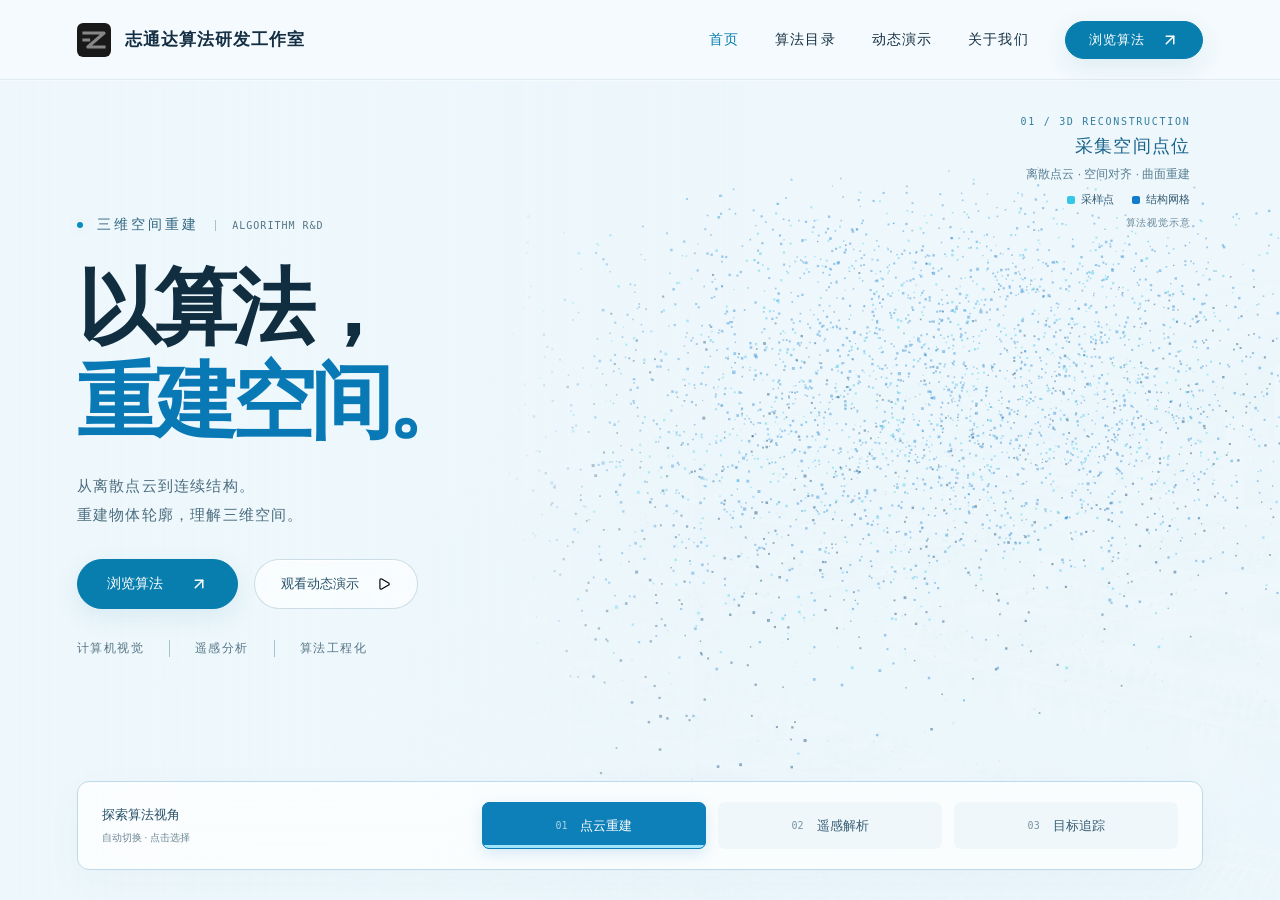
==== commit 542ab43c: "Publish bright algorithm studio with point-cloud homepage and automatic scene rotation Unify home, c" ====
--- a/index.html
+++ b/index.html
@@ -1,70 +1 @@
-<!doctype html>
-<html lang="zh-CN">
-<head>
-<meta charset="utf-8"><meta name="viewport" content="width=device-width,initial-scale=1">
-<title>志通达算法研发工作室｜视觉识别、遥感分析与算法定制</title>
-<meta name="description" content="志通达算法研发工作室面向遥感调查、视觉巡检和视频分析，提供从样本验证、算法研发到模型部署的定制服务。">
-<meta name="theme-color" content="#ffffff">
-<link rel="icon" type="image/svg+xml" href="./assets/studio-mark.svg">
-<link rel="preload" as="image" href="./assets/enterprise/hero-city-model.jpg">
-<link rel="stylesheet" href="./studio.css?v=20261112-enterprise">
-<script src="./studio.js?v=20261112-enterprise" defer></script>
-</head>
-<body>
-<a class="skip-link" href="#main">跳到主要内容</a><div id="reading-progress" class="reading-progress" aria-hidden="true"></div>
-<header class="site-header"><div class="shell header-inner"><a class="brand" href="#horizon" aria-label="志通达算法研发工作室 首页"><svg viewBox="0 0 44 44" class="brand-symbol" aria-hidden="true"><path d="M5 12h30L13 32h26M5 22h12M31 12h8v8"/></svg><span><strong>志通达</strong><small>算法研发工作室</small></span></a><nav class="primary-nav" aria-label="主导航"><a href="#solutions" data-nav>行业方案</a><a href="#selected-work" data-nav>应用效果</a><a href="#light" data-nav>算法能力</a><a href="#deliverables" data-nav>交付内容</a><a href="#process" data-nav>合作流程</a></nav><a class="header-cta" href="#contact">项目合作 <svg class="icon" viewBox="0 0 24 24" aria-hidden="true"><path d="M6 18 18 6M6 6h12v12"/></svg></a><button id="menu-toggle" class="menu-toggle" aria-label="打开导航" aria-expanded="false" aria-controls="mobile-menu"><span></span><span></span></button></div><nav id="mobile-menu" hidden aria-label="移动端导航"><a href="#solutions">行业方案</a><a href="#selected-work">应用效果</a><a href="#light">算法能力</a><a href="#deliverables">交付内容</a><a href="#process">合作流程</a></nav></header><main id="main">
-<section class="hero" id="horizon" aria-labelledby="hero-title">
-<div class="shell hero-layout">
-<div class="hero-copy"><p class="eyebrow"><span class="accent-line"></span>计算机视觉与遥感算法研发</p>
-<h1 id="hero-title"><span>让算法，</span><span>解决真实业务问题<span class="accent-dot">。</span></span></h1>
-<p class="hero-description">面向遥感调查、视觉巡检与视频分析，<br>从样本验证到部署集成，提供可落地的算法方案。</p>
-<div class="hero-actions"><a class="button button-primary" href="#solutions">探索行业方案 <svg class="icon" viewBox="0 0 24 24" aria-hidden="true"><path d="M5 12h14m-6-6 6 6-6 6"/></svg></a><a class="text-link" href="#light">浏览算法能力 <svg class="icon" viewBox="0 0 24 24" aria-hidden="true"><path d="M6 18 18 6M6 6h12v12"/></svg></a></div>
-<div class="hero-scope"><span>计算机视觉</span><span>遥感分析</span><span>算法工程化</span></div>
-</div>
-<figure class="hero-art"><img src="./assets/enterprise/hero-city-model.jpg" alt="由线框逐步构成城市实体的建筑模型概念插画" width="1448" height="1086" fetchpriority="high" decoding="async"><figcaption><span class="art-cross">+</span><span>从数据中理解世界，从算法中创造价值。</span><span class="art-label">品牌视觉示意</span></figcaption></figure>
-</div>
-<div class="hero-bottom shell"><p>志通达算法研发工作室<span>所想，皆可抵达。</span></p><a href="#solutions" aria-label="向下浏览行业方案">向下探索 <svg class="icon" viewBox="0 0 24 24" aria-hidden="true"><path d="M12 4v16m-6-6 6 6 6-6"/></svg></a></div>
-</section>
-<div class="service-strip"><div class="shell service-strip-inner">
-<a href="#solutions"><span class="strip-index">01</span><div><strong>聚焦业务问题</strong><span>从应用场景定义研发任务</span></div><svg class="icon" viewBox="0 0 24 24" aria-hidden="true"><path d="M5 12h14m-6-6 6 6-6 6"/></svg></a>
-<a href="#selected-work"><span class="strip-index">02</span><div><strong>基于实际样本</strong><span>用可复核结果判断可行性</span></div><svg class="icon" viewBox="0 0 24 24" aria-hidden="true"><path d="M5 12h14m-6-6 6 6-6 6"/></svg></a>
-<a href="#deliverables"><span class="strip-index">03</span><div><strong>连接实际系统</strong><span>按项目范围约定交付方式</span></div><svg class="icon" viewBox="0 0 24 24" aria-hidden="true"><path d="M5 12h14m-6-6 6 6-6 6"/></svg></a>
-</div></div>
-<section class="section solutions" id="solutions" aria-labelledby="solutions-title"><div class="shell">
-<div class="section-heading" data-reveal><div><p class="eyebrow">行业解决方案</p><h2 id="solutions-title">从场景出发，<br>让技术回应具体需求。</h2></div><p class="section-description">关注数据从哪里来、结果交给谁使用。<br>围绕业务任务，选择合适的算法与交付形式。</p></div>
-<div class="solutions-grid">
-<article class="solution-card" data-reveal><a class="solution-image" href="#cap-panel-0" aria-label="浏览遥感调查相关算法"><img src="./assets/editorial/solution-nature.jpg" width="1440" height="696" alt="山林、水域与城镇分布的航拍场景" loading="lazy"><span>空间信息</span><svg class="icon" viewBox="0 0 24 24" aria-hidden="true"><path d="M6 18 18 6M6 6h12v12"/></svg></a><div class="solution-content"><p class="solution-index">01 / GEOSPATIAL</p><h3>遥感调查与空间分析</h3><p>提取地物边界，识别空间变化，<br>让大范围影像转化为可用的资源信息。</p><dl><div><dt>业务任务</dt><dd>资源调查 · 地物提取 · 多期变化分析</dd></div><div><dt>结果形式</dt><dd>地物轮廓、分类结果、变化区域</dd></div></dl><a href="#cap-panel-0" class="text-link">查看相关能力 <svg class="icon" viewBox="0 0 24 24" aria-hidden="true"><path d="M5 12h14m-6-6 6 6-6 6"/></svg></a></div></article>
-<article class="solution-card" data-reveal><a class="solution-image" href="#cap-panel-5" aria-label="浏览工业巡检相关算法"><img src="./assets/editorial/solution-industry.jpg" width="1440" height="696" alt="工业设施与设备管线场景" loading="lazy"><span>工业视觉</span><svg class="icon" viewBox="0 0 24 24" aria-hidden="true"><path d="M6 18 18 6M6 6h12v12"/></svg></a><div class="solution-content"><p class="solution-index">02 / INSPECTION</p><h3>工业巡检与缺陷识别</h3><p>从巡检图像中定位疑似异常，<br>帮助业务人员明确需要复核的位置。</p><dl><div><dt>业务任务</dt><dd>设备巡检 · 缺陷检测 · 作业风险识别</dd></div><div><dt>结果形式</dt><dd>缺陷类别、目标位置、结果标注</dd></div></dl><a href="#cap-panel-5" class="text-link">查看相关能力 <svg class="icon" viewBox="0 0 24 24" aria-hidden="true"><path d="M5 12h14m-6-6 6 6-6 6"/></svg></a></div></article>
-<article class="solution-card" data-reveal><a class="solution-image solution-traffic" href="#cap-panel-1" aria-label="浏览视频分析相关算法"><img src="./assets/github/traffic-yolov7.jpg" width="960" height="540" alt="道路车辆的目标追踪示例" loading="lazy"><span>视频感知</span><svg class="icon" viewBox="0 0 24 24" aria-hidden="true"><path d="M6 18 18 6M6 6h12v12"/></svg></a><div class="solution-content"><p class="solution-index">03 / VIDEO ANALYTICS</p><h3>视频识别与目标追踪</h3><p>关联连续画面中的目标与轨迹，<br>为后续统计与业务分析提供结构化信息。</p><dl><div><dt>业务任务</dt><dd>目标检测 · 跨帧关联 · 运动轨迹分析</dd></div><div><dt>结果形式</dt><dd>目标标识、运动轨迹、结构化结果</dd></div></dl><a href="#cap-panel-1" class="text-link">查看相关能力 <svg class="icon" viewBox="0 0 24 24" aria-hidden="true"><path d="M5 12h14m-6-6 6 6-6 6"/></svg></a></div></article>
-</div></div></section>
-<section class="section proof-section" id="selected-work" aria-labelledby="proof-title"><div class="shell">
-<div class="section-heading" data-reveal><div><p class="eyebrow">应用效果</p><h2 id="proof-title">看见识别结果，<br>理解算法如何发挥作用。</h2></div><p class="section-description">从输入数据、处理任务到输出结果，<br>展示技术验证中的具体过程。</p></div>
-<article class="proof-case" data-reveal><figure class="proof-visual greenhouse-visual"><img src="./assets/algorithm-effects/web/greenhouse.jpg" alt="航拍画面中以黄色轮廓标出的农业大棚" width="1000" height="417" loading="lazy"><figcaption><span class="legend-line"></span>农业大棚轮廓提取</figcaption></figure><div class="proof-copy"><p class="case-number">01 / 设施农业调查</p><h3>从复杂地表中，<br>提取清晰的目标边界。</h3><p>在航拍影像中定位农业大棚，呈现设施分布，辅助资源调查与位置复核。</p><dl class="case-flow"><div><dt>输入</dt><dd>高分辨率航拍影像</dd></div><div><dt>处理</dt><dd>目标区域分割与轮廓提取</dd></div><div><dt>输出</dt><dd>大棚轮廓与空间分布</dd></div></dl><a class="text-link" href="#algorithm-0-4">查看大棚提取能力 <svg class="icon" viewBox="0 0 24 24" aria-hidden="true"><path d="M5 12h14m-6-6 6 6-6 6"/></svg></a></div></article>
-<article class="proof-case proof-case-reverse" data-reveal><div class="proof-copy"><p class="case-number">02 / 道路设施巡检</p><h3>关注细微异常，<br>把复核目标标清楚。</h3><p>从路面图像中提取裂缝区域，将原始画面与分割结果对照，方便查看裂缝位置。</p><dl class="case-flow"><div><dt>输入</dt><dd>道路表面图像</dd></div><div><dt>处理</dt><dd>裂缝像素级分割</dd></div><div><dt>输出</dt><dd>裂缝轮廓与分割掩膜</dd></div></dl><a class="text-link" href="#algorithm-5-5">查看裂缝检测能力 <svg class="icon" viewBox="0 0 24 24" aria-hidden="true"><path d="M5 12h14m-6-6 6 6-6 6"/></svg></a></div><figure class="proof-visual"><div class="compare" id="crack-compare" data-compare data-before-label="原始图像" data-after-label="分割结果" style="--split:50%"><img class="compare-after" src="./assets/algorithm-effects/web/crack-mask.jpg" alt="道路裂缝分割掩膜" width="820" height="452" loading="lazy"><img class="compare-before" src="./assets/algorithm-effects/web/crack-input.jpg" alt="原始路面图像" width="820" height="456" loading="lazy"><span class="compare-before-label">原始图像</span><span class="compare-after-label">分割结果</span><span class="compare-divider" aria-hidden="true"><span>↔</span></span><input type="range" min="0" max="100" value="50" aria-label="拖动对比道路原图与裂缝分割结果"></div><figcaption><span>道路裂缝分割</span><span>拖动分界线，查看输入与输出</span></figcaption></figure></article>
-<div class="proof-pair-grid"><figure data-reveal><div class="compare" id="change-compare" data-compare data-before-label="1999 年影像" data-after-label="2024 年影像" style="--split:50%"><img class="compare-after" src="./assets/algorithm-effects/web/vegas-2024.jpg" width="700" height="506" alt="2024 年影像" loading="lazy"><img class="compare-before" src="./assets/algorithm-effects/web/vegas-1999.jpg" width="850" height="614" alt="1999 年影像" loading="lazy"><span class="compare-before-label">1999 年影像</span><span class="compare-after-label">2024 年影像</span><span class="compare-divider" aria-hidden="true"><span>↔</span></span><input type="range" min="0" max="100" value="50" aria-label="拖动对比双期遥感影像对照"></div><figcaption><h3>双期遥感影像对照</h3><p>拖动查看不同年份的地表差异，为变化分析提供输入。</p></figcaption></figure><figure data-reveal><div class="compare" id="color-compare" data-compare data-before-label="处理前" data-after-label="处理后" style="--split:50%"><img class="compare-after" src="./assets/algorithm-effects/web/color-after.jpg" width="1183" height="1000" alt="处理后" loading="lazy"><img class="compare-before" src="./assets/algorithm-effects/web/color-before.jpg" width="1000" height="844" alt="处理前" loading="lazy"><span class="compare-before-label">处理前</span><span class="compare-after-label">处理后</span><span class="compare-divider" aria-hidden="true"><span>↔</span></span><input type="range" min="0" max="100" value="50" aria-label="拖动对比影像色彩一致性处理"></div><figcaption><h3>影像色彩一致性处理</h3><p>对照处理前后的影像色调，观察色彩过渡与整体一致性。</p></figcaption></figure></div>
-<div class="motion-area" id="motion-examples"><div class="motion-heading"><h3>在连续画面中，观察目标与轨迹。</h3><p>检测、追踪与分割的动态效果演示</p></div><div class="motion-layout"><figure class="motion-main" data-reveal><div id="media-frame" class="media-frame" style="--media-aspect:16/9"><video id="media-player" controls playsinline muted preload="metadata" poster="./assets/github/traffic-yolov7.jpg" aria-label="道路车辆追踪"><source src="./assets/github/traffic-yolov7.mp4" type="video/mp4"></video><p id="media-status" class="media-status" role="status" hidden>当前视频未能加载。<a id="media-open" href="./assets/github/traffic-yolov7.mp4" target="_blank" rel="noopener">打开视频文件</a></p></div><figcaption><span class="eyebrow">03 / 交通目标分析</span><h3 id="media-title">道路车辆追踪</h3><p id="media-description">在连续道路画面中关联车辆位置与运动轨迹。</p></figcaption></figure>
-<div class="motion-playlist"><div class="playlist-heading"><span>选择演示片段</span><span class="mono">10 个片段</span></div><div class="playlist-items" role="group" aria-label="演示片段"><button data-media-index="0" aria-pressed="false"><span class="playlist-number">01</span><img src="./assets/github/traffic-tracking.jpg" alt="" loading="lazy" width="960" height="246"><span>交通目标持续追踪</span><svg viewBox="0 0 24 24" class="icon" aria-hidden="true"><path d="m9 5 10 7-10 7Z"/></svg></button><button data-media-index="1" aria-pressed="false"><span class="playlist-number">02</span><img src="./assets/github/prompt-matting.jpg" alt="" loading="lazy" width="600" height="120"><span>提示式图像抠图</span><svg viewBox="0 0 24 24" class="icon" aria-hidden="true"><path d="m9 5 10 7-10 7Z"/></svg></button><button data-media-index="2" aria-pressed="false"><span class="playlist-number">03</span><img src="./assets/github/visual-annotations.jpg" alt="" loading="lazy" width="960" height="540"><span>多类型视觉结果标注</span><svg viewBox="0 0 24 24" class="icon" aria-hidden="true"><path d="m9 5 10 7-10 7Z"/></svg></button><button data-media-index="3" aria-pressed="false"><span class="playlist-number">04</span><img src="./assets/github/tracking-3d.jpg" alt="" loading="lazy" width="640" height="360"><span>三维目标追踪</span><svg viewBox="0 0 24 24" class="icon" aria-hidden="true"><path d="m9 5 10 7-10 7Z"/></svg></button><button data-media-index="4" aria-pressed="false"><span class="playlist-number">05</span><img src="./assets/github/pose-tracking.jpg" alt="" loading="lazy" width="766" height="478"><span>人体关键点追踪</span><svg viewBox="0 0 24 24" class="icon" aria-hidden="true"><path d="m9 5 10 7-10 7Z"/></svg></button><button data-media-index="5" aria-pressed="false"><span class="playlist-number">06</span><img src="./assets/github/camera-motion.jpg" alt="" loading="lazy" width="768" height="576"><span>运动相机下的目标追踪</span><svg viewBox="0 0 24 24" class="icon" aria-hidden="true"><path d="m9 5 10 7-10 7Z"/></svg></button><button data-media-index="6" aria-pressed="false"><span class="playlist-number">07</span><img src="./assets/github/pedestrian-tracking.jpg" alt="" loading="lazy" width="960" height="540"><span>行人目标追踪</span><svg viewBox="0 0 24 24" class="icon" aria-hidden="true"><path d="m9 5 10 7-10 7Z"/></svg></button><button data-media-index="7" aria-pressed="false"><span class="playlist-number">08</span><img src="./assets/github/pose-frame-skipping.jpg" alt="" loading="lazy" width="766" height="478"><span>间隔帧姿态追踪</span><svg viewBox="0 0 24 24" class="icon" aria-hidden="true"><path d="m9 5 10 7-10 7Z"/></svg></button><button data-media-index="8" aria-pressed="false"><span class="playlist-number">09</span><img src="./assets/github/traffic-mmdet.jpg" alt="" loading="lazy" width="640" height="360"><span>交通检测与轨迹关联</span><svg viewBox="0 0 24 24" class="icon" aria-hidden="true"><path d="m9 5 10 7-10 7Z"/></svg></button><button data-media-index="9" aria-pressed="true"><span class="playlist-number">10</span><img src="./assets/github/traffic-yolov7.jpg" alt="" loading="lazy" width="960" height="540"><span>道路车辆追踪</span><svg viewBox="0 0 24 24" class="icon" aria-hidden="true"><path d="m9 5 10 7-10 7Z"/></svg></button></div></div></div></div></div></section><section class="section catalog-section" id="light" aria-labelledby="catalog-title"><div class="shell">
-<div class="section-heading" data-reveal><div><p class="eyebrow">算法能力</p><h2 id="catalog-title">围绕任务组织能力，<br>为项目选择合适的方法。</h2></div><div class="catalog-meta"><strong>35</strong><span>项算法能力<br>覆盖 6 类应用方向</span></div></div>
-<div class="catalog-intro"><p>完整展示算法用途、数据输入与结果形式。</p><label class="search-field"><svg viewBox="0 0 24 24" class="icon" aria-hidden="true"><circle cx="10.5" cy="10.5" r="6.5"/><path d="m15.5 15.5 5 5"/></svg><input id="algorithm-search" type="search" aria-label="搜索算法或应用场景" placeholder="搜索算法、目标或应用场景" autocomplete="off"></label></div>
-<div class="filter-bar" role="group" aria-label="算法方向筛选"><button data-filter="all" aria-pressed="true">全部能力 <span>35</span></button><button id="cap-tab-0" data-filter="0" aria-pressed="false">地物提取</button><button id="cap-tab-1" data-filter="1" aria-pressed="false">检测与追踪</button><button id="cap-tab-2" data-filter="2" aria-pressed="false">时空变化</button><button id="cap-tab-3" data-filter="3" aria-pressed="false">影像处理</button><button id="cap-tab-4" data-filter="4" aria-pressed="false">农林生态</button><button id="cap-tab-5" data-filter="5" aria-pressed="false">安全与质检</button></div><div class="catalog-status"><p id="result-count" role="status" aria-live="polite">展示全部 35 项算法</p><button id="clear-search" hidden>清除筛选 ×</button><span>效果示例 · 按实际样本验证</span></div><p id="empty-state" class="empty-state" hidden>没有找到匹配内容，请尝试其他算法或场景关键词。</p><div class="catalog-groups"><article id="cap-panel-0" class="algorithm-group" data-group="0" aria-labelledby="category-0"><div class="algorithm-category-heading" id="algorithm-0-overview"><span class="group-index">01</span><div><h3 id="category-0">地物提取</h3><p>从卫星与航空影像中提取目标边界、类别与空间分布。</p></div><span class="algorithm-count">06 项算法</span></div><div class="catalog-table-head" aria-hidden="true"><span>算法与用途</span><span>输入数据</span><span>输出结果</span><span>效果示例</span></div><div class="algorithm-collection"><section class="algorithm-card" id="algorithm-0-0" data-algorithm="0-0" aria-labelledby="algorithm-0-0-name"><div class="algorithm-main"><h4 id="algorithm-0-0-name">建筑物提取</h4><p class="algorithm-row-description">从卫星或航拍影像中提取建筑物轮廓，形成建筑分布结果。</p><p class="algorithm-application"><span>应用</span>城市底图更新、建筑资源调查、园区资产管理</p></div><div class="algorithm-input"><span class="mobile-label">输入数据</span><p>卫星或航拍影像</p></div><div class="algorithm-output"><span class="mobile-label">输出结果</span><p>建筑物轮廓与位置</p></div><a class="example-link" href="./assets/algorithm-effects/web/building.jpg" aria-label="查看建筑物提取效果示例">查看示例 <svg class="icon" viewBox="0 0 24 24" aria-hidden="true"><path d="M6 18 18 6M6 6h12v12"/></svg></a></section><section class="algorithm-card" id="algorithm-0-1" data-algorithm="0-1" aria-labelledby="algorithm-0-1-name"><div class="algorithm-main"><h4 id="algorithm-0-1-name">地块提取</h4><p class="algorithm-row-description">根据影像中的边界与纹理划分地块，辅助地块调查与管理。</p><p class="algorithm-application"><span>应用</span>地块调查、农业地块管理、用地范围统计</p></div><div class="algorithm-input"><span class="mobile-label">输入数据</span><p>遥感影像</p></div><div class="algorithm-output"><span class="mobile-label">输出结果</span><p>地块边界与分布</p></div><a class="example-link" href="./assets/algorithm-effects/web/field-segmentation.jpg" aria-label="查看地块提取效果示例">查看示例 <svg class="icon" viewBox="0 0 24 24" aria-hidden="true"><path d="M6 18 18 6M6 6h12v12"/></svg></a></section><section class="algorithm-card" id="algorithm-0-2" data-algorithm="0-2" aria-labelledby="algorithm-0-2-name"><div class="algorithm-main"><h4 id="algorithm-0-2-name">水体提取</h4><p class="algorithm-row-description">识别河流、湖泊等水域，提取水体范围与边界。</p><p class="algorithm-application"><span>应用</span>水域调查、水面变化监测、河湖巡查</p></div><div class="algorithm-input"><span class="mobile-label">输入数据</span><p>遥感影像</p></div><div class="algorithm-output"><span class="mobile-label">输出结果</span><p>水体范围与边界</p></div><a class="example-link" href="./assets/algorithm-effects/web/water-segmentation.jpg" aria-label="查看水体提取效果示例">查看示例 <svg class="icon" viewBox="0 0 24 24" aria-hidden="true"><path d="M6 18 18 6M6 6h12v12"/></svg></a></section><section class="algorithm-card" id="algorithm-0-3" data-algorithm="0-3" aria-labelledby="algorithm-0-3-name"><div class="algorithm-main"><h4 id="algorithm-0-3-name">林地提取</h4><p class="algorithm-row-description">识别影像中的林地覆盖范围，辅助森林资源调查。</p><p class="algorithm-application"><span>应用</span>森林资源调查、林地覆盖统计、生态监测</p></div><div class="algorithm-input"><span class="mobile-label">输入数据</span><p>遥感影像</p></div><div class="algorithm-output"><span class="mobile-label">输出结果</span><p>林地范围与分布</p></div><a class="example-link" href="./assets/algorithm-effects/web/tree-species.jpg" aria-label="查看林地提取效果示例">查看示例 <svg class="icon" viewBox="0 0 24 24" aria-hidden="true"><path d="M6 18 18 6M6 6h12v12"/></svg></a></section><section class="algorithm-card" id="algorithm-0-4" data-algorithm="0-4" aria-labelledby="algorithm-0-4-name"><div class="algorithm-main"><h4 id="algorithm-0-4-name">大棚提取</h4><p class="algorithm-row-description">提取农业大棚的位置与轮廓，辅助设施农业调查。</p><p class="algorithm-application"><span>应用</span>设施农业调查、大棚分布统计、农业用地管理</p></div><div class="algorithm-input"><span class="mobile-label">输入数据</span><p>高分辨率遥感影像</p></div><div class="algorithm-output"><span class="mobile-label">输出结果</span><p>大棚轮廓与分布</p></div><a class="example-link" href="./assets/algorithm-effects/web/greenhouse.jpg" aria-label="查看大棚提取效果示例">查看示例 <svg class="icon" viewBox="0 0 24 24" aria-hidden="true"><path d="M6 18 18 6M6 6h12v12"/></svg></a></section><section class="algorithm-card" id="algorithm-0-5" data-algorithm="0-5" aria-labelledby="algorithm-0-5-name"><div class="algorithm-main"><h4 id="algorithm-0-5-name">光伏提取</h4><p class="algorithm-row-description">识别集中式与分布式光伏区域，提取设施的位置与范围。</p><p class="algorithm-application"><span>应用</span>光伏资源调查、设施分布统计、能源资产管理</p></div><div class="algorithm-input"><span class="mobile-label">输入数据</span><p>高分辨率遥感影像</p></div><div class="algorithm-output"><span class="mobile-label">输出结果</span><p>光伏区域轮廓与位置</p></div><a class="example-link" href="./assets/algorithm-effects/web/solar-panel-detection-segmentation.jpg" aria-label="查看光伏提取效果示例">查看示例 <svg class="icon" viewBox="0 0 24 24" aria-hidden="true"><path d="M6 18 18 6M6 6h12v12"/></svg></a></section></div></article><article id="cap-panel-1" class="algorithm-group" data-group="1" aria-labelledby="category-1"><div class="algorithm-category-heading" id="algorithm-1-overview"><span class="group-index">02</span><div><h3 id="category-1">检测与追踪</h3><p>识别重点目标，在连续画面中关联位置与运动轨迹。</p></div><span class="algorithm-count">06 项算法</span></div><div class="catalog-table-head" aria-hidden="true"><span>算法与用途</span><span>输入数据</span><span>输出结果</span><span>效果示例</span></div><div class="algorithm-collection"><section class="algorithm-card" id="algorithm-1-0" data-algorithm="1-0" aria-labelledby="algorithm-1-0-name"><div class="algorithm-main"><h4 id="algorithm-1-0-name">无人机识别</h4><p class="algorithm-row-description">识别图像或视频中的无人机目标，标记目标位置。</p><p class="algorithm-application"><span>应用</span>空域目标观察、低空巡查、无人机目标定位</p></div><div class="algorithm-input"><span class="mobile-label">输入数据</span><p>图像或视频帧</p></div><div class="algorithm-output"><span class="mobile-label">输出结果</span><p>无人机类别与位置</p></div><a class="example-link" href="./assets/algorithm-effects/web/uav.jpg" aria-label="查看无人机识别效果示例">查看示例 <svg class="icon" viewBox="0 0 24 24" aria-hidden="true"><path d="M6 18 18 6M6 6h12v12"/></svg></a></section><section class="algorithm-card" id="algorithm-1-1" data-algorithm="1-1" aria-labelledby="algorithm-1-1-name"><div class="algorithm-main"><h4 id="algorithm-1-1-name">飞机检测</h4><p class="algorithm-row-description">检测影像中的飞机目标，形成位置标注。</p><p class="algorithm-application"><span>应用</span>机场设施调查、航空影像解译、飞机目标统计</p></div><div class="algorithm-input"><span class="mobile-label">输入数据</span><p>航空或卫星影像</p></div><div class="algorithm-output"><span class="mobile-label">输出结果</span><p>飞机目标位置</p></div><a class="example-link" href="./assets/algorithm-effects/web/dota-plane.jpg" aria-label="查看飞机检测效果示例">查看示例 <svg class="icon" viewBox="0 0 24 24" aria-hidden="true"><path d="M6 18 18 6M6 6h12v12"/></svg></a></section><section class="algorithm-card" id="algorithm-1-2" data-algorithm="1-2" aria-labelledby="algorithm-1-2-name"><div class="algorithm-main"><h4 id="algorithm-1-2-name">舰船检测</h4><p class="algorithm-row-description">从海面、港口等场景影像中检测舰船目标。</p><p class="algorithm-application"><span>应用</span>港口调查、海面目标观察、舰船分布统计</p></div><div class="algorithm-input"><span class="mobile-label">输入数据</span><p>卫星或航拍影像</p></div><div class="algorithm-output"><span class="mobile-label">输出结果</span><p>舰船目标位置</p></div><a class="example-link" href="./assets/algorithm-effects/web/dota-ship.jpg" aria-label="查看舰船检测效果示例">查看示例 <svg class="icon" viewBox="0 0 24 24" aria-hidden="true"><path d="M6 18 18 6M6 6h12v12"/></svg></a></section><section class="algorithm-card" id="algorithm-1-3" data-algorithm="1-3" aria-labelledby="algorithm-1-3-name"><div class="algorithm-main"><h4 id="algorithm-1-3-name">火焰检测</h4><p class="algorithm-row-description">识别画面中的火焰区域，为后续人工复核提供位置线索。</p><p class="algorithm-application"><span>应用</span>现场视频巡查、火情线索发现、重点区域复核</p></div><div class="algorithm-input"><span class="mobile-label">输入数据</span><p>图像或视频帧</p></div><div class="algorithm-output"><span class="mobile-label">输出结果</span><p>疑似火焰区域</p></div><a class="example-link" href="./assets/algorithm-effects/web/fire-detection.jpg" aria-label="查看火焰检测效果示例">查看示例 <svg class="icon" viewBox="0 0 24 24" aria-hidden="true"><path d="M6 18 18 6M6 6h12v12"/></svg></a></section><section class="algorithm-card" id="algorithm-1-4" data-algorithm="1-4" aria-labelledby="algorithm-1-4-name"><div class="algorithm-main"><h4 id="algorithm-1-4-name">车辆追踪</h4><p class="algorithm-row-description">在连续视频帧中关联车辆，记录同一目标的运动轨迹。</p><p class="algorithm-application"><span>应用</span>交通流观察、车辆轨迹分析、道路运行统计</p></div><div class="algorithm-input"><span class="mobile-label">输入数据</span><p>连续视频帧</p></div><div class="algorithm-output"><span class="mobile-label">输出结果</span><p>车辆位置、标识与轨迹</p></div><a class="example-link" href="./assets/algorithm-effects/web/traffic-tracking.jpg" aria-label="查看车辆追踪效果示例">查看示例 <svg class="icon" viewBox="0 0 24 24" aria-hidden="true"><path d="M6 18 18 6M6 6h12v12"/></svg></a></section><section class="algorithm-card" id="algorithm-1-5" data-algorithm="1-5" aria-labelledby="algorithm-1-5-name"><div class="algorithm-main"><h4 id="algorithm-1-5-name">桥梁识别</h4><p class="algorithm-row-description">识别影像中的桥梁目标，辅助设施调查与定位。</p><p class="algorithm-application"><span>应用</span>交通设施调查、桥梁定位、基础设施管理</p></div><div class="algorithm-input"><span class="mobile-label">输入数据</span><p>遥感或航拍影像</p></div><div class="algorithm-output"><span class="mobile-label">输出结果</span><p>桥梁目标位置</p></div><a class="example-link" href="./assets/algorithm-effects/web/dota-bridge.jpg" aria-label="查看桥梁识别效果示例">查看示例 <svg class="icon" viewBox="0 0 24 24" aria-hidden="true"><path d="M6 18 18 6M6 6h12v12"/></svg></a></section></div></article><article id="cap-panel-2" class="algorithm-group" data-group="2" aria-labelledby="category-2"><div class="algorithm-category-heading" id="algorithm-2-overview"><span class="group-index">03</span><div><h3 id="category-2">时空变化</h3><p>对比多期观测，理解空间变化与长期趋势。</p></div><span class="algorithm-count">05 项算法</span></div><div class="catalog-table-head" aria-hidden="true"><span>算法与用途</span><span>输入数据</span><span>输出结果</span><span>效果示例</span></div><div class="algorithm-collection"><section class="algorithm-card" id="algorithm-2-0" data-algorithm="2-0" aria-labelledby="algorithm-2-0-name"><div class="algorithm-main"><h4 id="algorithm-2-0-name">建筑物变化检测</h4><p class="algorithm-row-description">对比同一区域的不同时期影像，标出建筑新增、拆除等变化。</p><p class="algorithm-application"><span>应用</span>城市更新调查、建筑新增与拆除核查</p></div><div class="algorithm-input"><span class="mobile-label">输入数据</span><p>对齐的多期遥感影像</p></div><div class="algorithm-output"><span class="mobile-label">输出结果</span><p>建筑变化区域</p></div><a class="example-link" href="./assets/algorithm-effects/web/building-height-13.jpg" aria-label="查看建筑物变化检测效果示例">查看示例 <svg class="icon" viewBox="0 0 24 24" aria-hidden="true"><path d="M6 18 18 6M6 6h12v12"/></svg></a></section><section class="algorithm-card" id="algorithm-2-1" data-algorithm="2-1" aria-labelledby="algorithm-2-1-name"><div class="algorithm-main"><h4 id="algorithm-2-1-name">地物变化检测</h4><p class="algorithm-row-description">对比多期影像，定位地物覆盖发生变化的区域。</p><p class="algorithm-application"><span>应用</span>区域变化调查、用地变化复核、专题制图</p></div><div class="algorithm-input"><span class="mobile-label">输入数据</span><p>对齐的多期遥感影像</p></div><div class="algorithm-output"><span class="mobile-label">输出结果</span><p>地物变化区域</p></div><a class="example-link" href="./assets/cases/vegas-2024.jpg" aria-label="查看地物变化检测效果示例">查看示例 <svg class="icon" viewBox="0 0 24 24" aria-hidden="true"><path d="M6 18 18 6M6 6h12v12"/></svg></a></section><section class="algorithm-card" id="algorithm-2-2" data-algorithm="2-2" aria-labelledby="algorithm-2-2-name"><div class="algorithm-main"><h4 id="algorithm-2-2-name">时序分析</h4><p class="algorithm-row-description">分析同一区域的连续观测，呈现目标随时间的变化趋势。</p><p class="algorithm-application"><span>应用</span>区域发展观察、植被时序分析、长期变化统计</p></div><div class="algorithm-input"><span class="mobile-label">输入数据</span><p>连续多期影像或观测数据</p></div><div class="algorithm-output"><span class="mobile-label">输出结果</span><p>时序变化曲线与区域</p></div><a class="example-link" href="./assets/algorithm-effects/web/satellite-timeseries-map.jpg" aria-label="查看时序分析效果示例">查看示例 <svg class="icon" viewBox="0 0 24 24" aria-hidden="true"><path d="M6 18 18 6M6 6h12v12"/></svg></a></section><section class="algorithm-card" id="algorithm-2-3" data-algorithm="2-3" aria-labelledby="algorithm-2-3-name"><div class="algorithm-main"><h4 id="algorithm-2-3-name">建筑物高度估计</h4><p class="algorithm-row-description">结合可用影像和空间信息，估计建筑物高度。</p><p class="algorithm-application"><span>应用</span>城市三维分析、建筑高度分布调查</p></div><div class="algorithm-input"><span class="mobile-label">输入数据</span><p>影像及可用空间信息</p></div><div class="algorithm-output"><span class="mobile-label">输出结果</span><p>建筑物高度估计值</p></div><a class="example-link" href="./assets/algorithm-effects/web/building-height-0.jpg" aria-label="查看建筑物高度估计效果示例">查看示例 <svg class="icon" viewBox="0 0 24 24" aria-hidden="true"><path d="M6 18 18 6M6 6h12v12"/></svg></a></section><section class="algorithm-card" id="algorithm-2-4" data-algorithm="2-4" aria-labelledby="algorithm-2-4-name"><div class="algorithm-main"><h4 id="algorithm-2-4-name">光伏选址</h4><p class="algorithm-row-description">结合地形、地物和项目约束，筛选光伏建设的候选区域。</p><p class="algorithm-application"><span>应用</span>候选区域筛选、光伏资源调查、建设条件评价</p></div><div class="algorithm-input"><span class="mobile-label">输入数据</span><p>遥感影像、地形与约束数据</p></div><div class="algorithm-output"><span class="mobile-label">输出结果</span><p>候选区域与筛选结果</p></div><a class="example-link" href="./assets/algorithm-effects/web/solar-site-suitability.jpg" aria-label="查看光伏选址效果示例">查看示例 <svg class="icon" viewBox="0 0 24 24" aria-hidden="true"><path d="M6 18 18 6M6 6h12v12"/></svg></a></section></div></article><article id="cap-panel-3" class="algorithm-group" data-group="3" aria-labelledby="category-3"><div class="algorithm-category-heading" id="algorithm-3-overview"><span class="group-index">04</span><div><h3 id="category-3">影像处理</h3><p>改善图像质量，完成对齐、增强、拼接与场景划分。</p></div><span class="algorithm-count">06 项算法</span></div><div class="catalog-table-head" aria-hidden="true"><span>算法与用途</span><span>输入数据</span><span>输出结果</span><span>效果示例</span></div><div class="algorithm-collection"><section class="algorithm-card" id="algorithm-3-0" data-algorithm="3-0" aria-labelledby="algorithm-3-0-name"><div class="algorithm-main"><h4 id="algorithm-3-0-name">影像超分</h4><p class="algorithm-row-description">提高低分辨率影像的显示细节，为后续查看和分析提供输入。</p><p class="algorithm-application"><span>应用</span>低分辨率影像处理、历史图像细节改善</p></div><div class="algorithm-input"><span class="mobile-label">输入数据</span><p>低分辨率影像</p></div><div class="algorithm-output"><span class="mobile-label">输出结果</span><p>超分辨率影像</p></div><a class="example-link" href="./assets/algorithm-effects/web/super-resolution.jpg" aria-label="查看影像超分效果示例">查看示例 <svg class="icon" viewBox="0 0 24 24" aria-hidden="true"><path d="M6 18 18 6M6 6h12v12"/></svg></a></section><section class="algorithm-card" id="algorithm-3-1" data-algorithm="3-1" aria-labelledby="algorithm-3-1-name"><div class="algorithm-main"><h4 id="algorithm-3-1-name">影像增强</h4><p class="algorithm-row-description">调整亮度、对比度等影像表现，改善数据的可读性。</p><p class="algorithm-application"><span>应用</span>低对比度图像处理、图像细节增强</p></div><div class="algorithm-input"><span class="mobile-label">输入数据</span><p>待增强影像</p></div><div class="algorithm-output"><span class="mobile-label">输出结果</span><p>增强后的影像</p></div><a class="example-link" href="./assets/algorithm-effects/web/contrast-enhancement.jpg" aria-label="查看影像增强效果示例">查看示例 <svg class="icon" viewBox="0 0 24 24" aria-hidden="true"><path d="M6 18 18 6M6 6h12v12"/></svg></a></section><section class="algorithm-card" id="algorithm-3-2" data-algorithm="3-2" aria-labelledby="algorithm-3-2-name"><div class="algorithm-main"><h4 id="algorithm-3-2-name">影像配准</h4><p class="algorithm-row-description">对齐不同时间或来源的影像，为变化分析和数据融合做准备。</p><p class="algorithm-application"><span>应用</span>多期影像对齐、多源数据融合准备</p></div><div class="algorithm-input"><span class="mobile-label">输入数据</span><p>参考影像与待配准影像</p></div><div class="algorithm-output"><span class="mobile-label">输出结果</span><p>对齐影像与配准参数</p></div><a class="example-link" href="./assets/algorithm-effects/web/image-registration.jpg" aria-label="查看影像配准效果示例">查看示例 <svg class="icon" viewBox="0 0 24 24" aria-hidden="true"><path d="M6 18 18 6M6 6h12v12"/></svg></a></section><section class="algorithm-card" id="algorithm-3-3" data-algorithm="3-3" aria-labelledby="algorithm-3-3-name"><div class="algorithm-main"><h4 id="algorithm-3-3-name">场景分割</h4><p class="algorithm-row-description">按道路、车辆、建筑等场景要素划分像素，形成通用区域图，供后续专题识别使用。</p><p class="algorithm-application"><span>应用</span>场景要素划分、预处理分区、专题图底图制作</p></div><div class="algorithm-input"><span class="mobile-label">输入数据</span><p>待分割影像</p></div><div class="algorithm-output"><span class="mobile-label">输出结果</span><p>区域掩膜或分类图</p></div><a class="example-link" href="./assets/algorithm-effects/web/semantic-segmentation.jpg" aria-label="查看场景分割效果示例">查看示例 <svg class="icon" viewBox="0 0 24 24" aria-hidden="true"><path d="M6 18 18 6M6 6h12v12"/></svg></a></section><section class="algorithm-card" id="algorithm-3-4" data-algorithm="3-4" aria-labelledby="algorithm-3-4-name"><div class="algorithm-main"><h4 id="algorithm-3-4-name">影像镶嵌</h4><p class="algorithm-row-description">拼接多幅具有重叠区域的影像，形成连续覆盖的图像。</p><p class="algorithm-application"><span>应用</span>航拍图像拼接、区域影像整合</p></div><div class="algorithm-input"><span class="mobile-label">输入数据</span><p>多幅重叠影像</p></div><div class="algorithm-output"><span class="mobile-label">输出结果</span><p>拼接影像</p></div><a class="example-link" href="./assets/algorithm-effects/web/image-mosaic.jpg" aria-label="查看影像镶嵌效果示例">查看示例 <svg class="icon" viewBox="0 0 24 24" aria-hidden="true"><path d="M6 18 18 6M6 6h12v12"/></svg></a></section><section class="algorithm-card" id="algorithm-3-5" data-algorithm="3-5" aria-labelledby="algorithm-3-5-name"><div class="algorithm-main"><h4 id="algorithm-3-5-name">匀光匀色</h4><p class="algorithm-row-description">统一多幅影像的亮度与色彩表现，减少拼接处的视觉差异。</p><p class="algorithm-application"><span>应用</span>多幅图像色彩统一、拼接过渡优化</p></div><div class="algorithm-input"><span class="mobile-label">输入数据</span><p>多幅待处理影像</p></div><div class="algorithm-output"><span class="mobile-label">输出结果</span><p>色调一致的影像</p></div><a class="example-link" href="#color-compare" aria-label="查看匀光匀色效果示例">查看示例 <svg class="icon" viewBox="0 0 24 24" aria-hidden="true"><path d="M6 18 18 6M6 6h12v12"/></svg></a></section></div></article><article id="cap-panel-4" class="algorithm-group" data-group="4" aria-labelledby="category-4"><div class="algorithm-category-heading" id="algorithm-4-overview"><span class="group-index">05</span><div><h3 id="category-4">农林生态</h3><p>识别作物、树木和养殖目标，辅助资源调查与生态巡查。</p></div><span class="algorithm-count">06 项算法</span></div><div class="catalog-table-head" aria-hidden="true"><span>算法与用途</span><span>输入数据</span><span>输出结果</span><span>效果示例</span></div><div class="algorithm-collection"><section class="algorithm-card" id="algorithm-4-0" data-algorithm="4-0" aria-labelledby="algorithm-4-0-name"><div class="algorithm-main"><h4 id="algorithm-4-0-name">农作物分类</h4><p class="algorithm-row-description">识别影像中的作物类别，呈现种植类型与空间分布。</p><p class="algorithm-application"><span>应用</span>种植结构调查、农作物分布统计、农业监测</p></div><div class="algorithm-input"><span class="mobile-label">输入数据</span><p>遥感影像及标注样本</p></div><div class="algorithm-output"><span class="mobile-label">输出结果</span><p>作物类别与分布</p></div><a class="example-link" href="./assets/algorithm-effects/web/crop-classification.jpg" aria-label="查看农作物分类效果示例">查看示例 <svg class="icon" viewBox="0 0 24 24" aria-hidden="true"><path d="M6 18 18 6M6 6h12v12"/></svg></a></section><section class="algorithm-card" id="algorithm-4-1" data-algorithm="4-1" aria-labelledby="algorithm-4-1-name"><div class="algorithm-main"><h4 id="algorithm-4-1-name">树木分类</h4><p class="algorithm-row-description">结合影像特征区分树木类别，辅助林业调查。</p><p class="algorithm-application"><span>应用</span>林业调查、树种分布分析、生态资源管理</p></div><div class="algorithm-input"><span class="mobile-label">输入数据</span><p>航拍或地面影像</p></div><div class="algorithm-output"><span class="mobile-label">输出结果</span><p>树木类别与位置</p></div><a class="example-link" href="./assets/algorithm-effects/web/tree-species.jpg" aria-label="查看树木分类效果示例">查看示例 <svg class="icon" viewBox="0 0 24 24" aria-hidden="true"><path d="M6 18 18 6M6 6h12v12"/></svg></a></section><section class="algorithm-card" id="algorithm-4-2" data-algorithm="4-2" aria-labelledby="algorithm-4-2-name"><div class="algorithm-main"><h4 id="algorithm-4-2-name">病虫害检测</h4><p class="algorithm-row-description">对叶片病害进行分类，并以热图辅助理解模型判断。</p><p class="algorithm-application"><span>应用</span>农业巡查、叶片病害筛查、样本辅助复核</p></div><div class="algorithm-input"><span class="mobile-label">输入数据</span><p>作物或树木图像</p></div><div class="algorithm-output"><span class="mobile-label">输出结果</span><p>叶片病害类别与模型关注热图</p></div><a class="example-link" href="./assets/algorithm-effects/web/plant-disease-explainability.jpg" aria-label="查看病虫害检测效果示例">查看示例 <svg class="icon" viewBox="0 0 24 24" aria-hidden="true"><path d="M6 18 18 6M6 6h12v12"/></svg></a></section><section class="algorithm-card" id="algorithm-4-3" data-algorithm="4-3" aria-labelledby="algorithm-4-3-name"><div class="algorithm-main"><h4 id="algorithm-4-3-name">羊群检测</h4><p class="algorithm-row-description">检测画面中的羊只，辅助群体定位和数量统计。</p><p class="algorithm-application"><span>应用</span>牧场巡查、羊群目标统计、航拍监测</p></div><div class="algorithm-input"><span class="mobile-label">输入数据</span><p>图像或视频帧</p></div><div class="algorithm-output"><span class="mobile-label">输出结果</span><p>羊只位置与计数</p></div><a class="example-link" href="./assets/algorithm-effects/web/sheep-detection.jpg" aria-label="查看羊群检测效果示例">查看示例 <svg class="icon" viewBox="0 0 24 24" aria-hidden="true"><path d="M6 18 18 6M6 6h12v12"/></svg></a></section><section class="algorithm-card" id="algorithm-4-4" data-algorithm="4-4" aria-labelledby="algorithm-4-4-name"><div class="algorithm-main"><h4 id="algorithm-4-4-name">牛群检测</h4><p class="algorithm-row-description">检测画面中的牛只，辅助群体定位和数量统计。</p><p class="algorithm-application"><span>应用</span>牧场巡查、牛群目标定位、养殖统计</p></div><div class="algorithm-input"><span class="mobile-label">输入数据</span><p>图像或视频帧</p></div><div class="algorithm-output"><span class="mobile-label">输出结果</span><p>牛只位置与计数</p></div><a class="example-link" href="./assets/algorithm-effects/web/cow-detection.jpg" aria-label="查看牛群检测效果示例">查看示例 <svg class="icon" viewBox="0 0 24 24" aria-hidden="true"><path d="M6 18 18 6M6 6h12v12"/></svg></a></section><section class="algorithm-card" id="algorithm-4-5" data-algorithm="4-5" aria-labelledby="algorithm-4-5-name"><div class="algorithm-main"><h4 id="algorithm-4-5-name">水面垃圾识别</h4><p class="algorithm-row-description">识别水面的疑似漂浮垃圾，为清理与巡查提供位置线索。</p><p class="algorithm-application"><span>应用</span>河湖巡查、漂浮物定位、清理作业辅助</p></div><div class="algorithm-input"><span class="mobile-label">输入数据</span><p>水面巡查图像或视频</p></div><div class="algorithm-output"><span class="mobile-label">输出结果</span><p>疑似垃圾位置与类别</p></div><a class="example-link" href="./assets/algorithm-effects/web/floating-trash.jpg" aria-label="查看水面垃圾识别效果示例">查看示例 <svg class="icon" viewBox="0 0 24 24" aria-hidden="true"><path d="M6 18 18 6M6 6h12v12"/></svg></a></section></div></article><article id="cap-panel-5" class="algorithm-group" data-group="5" aria-labelledby="category-5"><div class="algorithm-category-heading" id="algorithm-5-overview"><span class="group-index">06</span><div><h3 id="category-5">安全与质检</h3><p>在巡检影像中定位疑似缺陷、异常与作业风险。</p></div><span class="algorithm-count">06 项算法</span></div><div class="catalog-table-head" aria-hidden="true"><span>算法与用途</span><span>输入数据</span><span>输出结果</span><span>效果示例</span></div><div class="algorithm-collection"><section class="algorithm-card" id="algorithm-5-0" data-algorithm="5-0" aria-labelledby="algorithm-5-0-name"><div class="algorithm-main"><h4 id="algorithm-5-0-name">输电线路隐患检测</h4><p class="algorithm-row-description">分析输电线路巡检影像，标出疑似设施隐患与周边风险。</p><p class="algorithm-application"><span>应用</span>输电设施巡检、绝缘子缺陷复核、线路维护</p></div><div class="algorithm-input"><span class="mobile-label">输入数据</span><p>输电线路巡检影像</p></div><div class="algorithm-output"><span class="mobile-label">输出结果</span><p>疑似隐患位置与类别</p></div><a class="example-link" href="./assets/algorithm-effects/web/insulator-defects.jpg" aria-label="查看输电线路隐患检测效果示例">查看示例 <svg class="icon" viewBox="0 0 24 24" aria-hidden="true"><path d="M6 18 18 6M6 6h12v12"/></svg></a></section><section class="algorithm-card" id="algorithm-5-1" data-algorithm="5-1" aria-labelledby="algorithm-5-1-name"><div class="algorithm-main"><h4 id="algorithm-5-1-name">光伏缺陷检测</h4><p class="algorithm-row-description">分析可见光或热成像数据，标出疑似光伏组件缺陷。</p><p class="algorithm-application"><span>应用</span>光伏组件巡检、疑似缺陷定位、运维辅助</p></div><div class="algorithm-input"><span class="mobile-label">输入数据</span><p>光伏巡检图像</p></div><div class="algorithm-output"><span class="mobile-label">输出结果</span><p>疑似缺陷区域与类别</p></div><a class="example-link" href="./assets/algorithm-effects/web/pv-thermal-defects-confirmed.jpg" aria-label="查看光伏缺陷检测效果示例">查看示例 <svg class="icon" viewBox="0 0 24 24" aria-hidden="true"><path d="M6 18 18 6M6 6h12v12"/></svg></a></section><section class="algorithm-card" id="algorithm-5-2" data-algorithm="5-2" aria-labelledby="algorithm-5-2-name"><div class="algorithm-main"><h4 id="algorithm-5-2-name">安全帽识别</h4><p class="algorithm-row-description">检测作业人员及安全帽佩戴情况，标出需要复核的目标。</p><p class="algorithm-application"><span>应用</span>作业现场巡查、安全帽佩戴识别</p></div><div class="algorithm-input"><span class="mobile-label">输入数据</span><p>作业现场图像或视频</p></div><div class="algorithm-output"><span class="mobile-label">输出结果</span><p>人员位置与佩戴识别结果</p></div><a class="example-link" href="./assets/algorithm-effects/web/helmet-demo.jpg" aria-label="查看安全帽识别效果示例">查看示例 <svg class="icon" viewBox="0 0 24 24" aria-hidden="true"><path d="M6 18 18 6M6 6h12v12"/></svg></a></section><section class="algorithm-card" id="algorithm-5-3" data-algorithm="5-3" aria-labelledby="algorithm-5-3-name"><div class="algorithm-main"><h4 id="algorithm-5-3-name">焊接件缺陷检测</h4><p class="algorithm-row-description">识别焊接件图像中的疑似缺陷，辅助工业质量检查。</p><p class="algorithm-application"><span>应用</span>焊接质量检查、X 光图像分析、缺陷辅助复核</p></div><div class="algorithm-input"><span class="mobile-label">输入数据</span><p>焊接件检测图像</p></div><div class="algorithm-output"><span class="mobile-label">输出结果</span><p>疑似缺陷位置与类别</p></div><a class="example-link" href="./assets/algorithm-effects/web/weld-defects.jpg" aria-label="查看焊接件缺陷检测效果示例">查看示例 <svg class="icon" viewBox="0 0 24 24" aria-hidden="true"><path d="M6 18 18 6M6 6h12v12"/></svg></a></section><section class="algorithm-card" id="algorithm-5-4" data-algorithm="5-4" aria-labelledby="algorithm-5-4-name"><div class="algorithm-main"><h4 id="algorithm-5-4-name">齿轮瑕疵检测</h4><p class="algorithm-row-description">分析齿轮表面图像，标出疑似瑕疵区域。</p><p class="algorithm-application"><span>应用</span>齿轮表面检查、缺损与划痕识别</p></div><div class="algorithm-input"><span class="mobile-label">输入数据</span><p>齿轮表面图像</p></div><div class="algorithm-output"><span class="mobile-label">输出结果</span><p>疑似瑕疵区域</p></div><a class="example-link" href="./assets/algorithm-effects/web/gear-defects.jpg" aria-label="查看齿轮瑕疵检测效果示例">查看示例 <svg class="icon" viewBox="0 0 24 24" aria-hidden="true"><path d="M6 18 18 6M6 6h12v12"/></svg></a></section><section class="algorithm-card" id="algorithm-5-5" data-algorithm="5-5" aria-labelledby="algorithm-5-5-name"><div class="algorithm-main"><h4 id="algorithm-5-5-name">道路裂缝检测</h4><p class="algorithm-row-description">提取道路表面的裂缝位置与轮廓，辅助路面巡检。</p><p class="algorithm-application"><span>应用</span>道路养护巡查、路面病害定位、裂缝轮廓提取</p></div><div class="algorithm-input"><span class="mobile-label">输入数据</span><p>路面图像</p></div><div class="algorithm-output"><span class="mobile-label">输出结果</span><p>裂缝轮廓或分割掩膜</p></div><a class="example-link" href="#crack-compare" aria-label="查看道路裂缝检测效果示例">查看示例 <svg class="icon" viewBox="0 0 24 24" aria-hidden="true"><path d="M6 18 18 6M6 6h12v12"/></svg></a></section></div></article></div></div></section><section class="section delivery-section" id="deliverables" aria-labelledby="delivery-title"><div class="shell">
-<div class="section-heading" data-reveal><div><p class="eyebrow">项目交付</p><h2 id="delivery-title">交付不止于模型，<br>更要衔接实际使用。</h2></div><p class="section-description">根据业务目标和运行环境约定交付范围，<br>让结果可核查、模型可运行、系统可接入。</p></div>
-<div class="delivery-grid">
-<article data-reveal><svg class="line-icon" viewBox="0 0 24 24" aria-hidden="true"><path d="m3 7 9-4 9 4v10l-9 4-9-4V7Zm0 0 9 4 9-4M12 11v10M7 5l9 4"/></svg><span class="delivery-number">01</span><h3>算法模型</h3><p>模型文件、推理脚本与运行说明，支持约定环境下的算法调用。</p><span class="delivery-note">模型与运行材料</span></article>
-<article data-reveal><svg class="line-icon" viewBox="0 0 24 24" aria-hidden="true"><path d="M4 3v18h17M8 16v-5m5 5V7m5 9v-9"/></svg><span class="delivery-number">02</span><h3>结果数据</h3><p>目标位置、分类标签、轮廓掩膜或专题统计，供业务人员查看与复核。</p><span class="delivery-note">识别结果与数据说明</span></article>
-<article data-reveal><svg class="line-icon" viewBox="0 0 24 24" aria-hidden="true"><rect x="2" y="7" width="6" height="10" rx="1"/><rect x="16" y="7" width="6" height="10" rx="1"/><path d="M8 12h8m-4-4 4 4-4 4"/></svg><span class="delivery-number">03</span><h3>接入接口</h3><p>结合现有系统与部署条件，约定接口、离线处理或其他集成方式。</p><span class="delivery-note">调用方式与部署方案</span></article>
-<article data-reveal><svg class="line-icon" viewBox="0 0 24 24" aria-hidden="true"><path d="M6 3h8l4 4v14H6V3Zm8 0v5h4M9 12h6m-6 4h6"/></svg><span class="delivery-number">04</span><h3>技术文档</h3><p>数据要求、使用说明、评估结果与验收记录，让交接有据可依。</p><span class="delivery-note">文档与验收材料</span></article>
-</div><div class="acceptance-band"><h3>验收标准，<br>从项目开始就明确。</h3><div><span>数据与边界</span><p>使用什么样本，覆盖什么场景</p></div><div><span>效果与性能</span><p>评价指标、推理速度与资源条件</p></div><div><span>环境与交付</span><p>部署位置、接口方式与材料范围</p></div></div>
-</div></section>
-<section class="section process-section" id="process" aria-labelledby="process-title"><div class="shell process-layout"><div class="process-heading" data-reveal><p class="eyebrow">合作流程</p><h2 id="process-title">每一步，<br>都有清晰的目标。</h2><p>先确认问题，再验证方案。<br>以可检查的阶段结果推进研发。</p><a class="text-link" href="#contact">准备项目需求 <svg class="icon" viewBox="0 0 24 24" aria-hidden="true"><path d="M5 12h14m-6-6 6 6-6 6"/></svg></a></div><div class="process-steps">
-<article data-reveal><span class="step-number">01</span><div><h3>需求定义</h3><p>明确业务目标、输入数据、使用人员与预期结果，划定本次项目边界。</p><div class="step-output"><span>阶段产出</span>需求范围与评估计划</div></div></article>
-<article data-reveal><span class="step-number">02</span><div><h3>样本验证</h3><p>基于代表性样本评估算法可行性，识别数据限制，形成研发与验收依据。</p><div class="step-output"><span>阶段产出</span>验证结果与研发方案</div></div></article>
-<article data-reveal><span class="step-number">03</span><div><h3>模型研发</h3><p>开展数据处理、模型训练与优化，在约定数据集上评估识别效果和运行表现。</p><div class="step-output"><span>阶段产出</span>算法模型与评估记录</div></div></article>
-<article data-reveal><span class="step-number">04</span><div><h3>部署验收</h3><p>适配约定运行环境，完成结果核查、接口联调与技术材料交接。</p><div class="step-output"><span>阶段产出</span>部署材料与验收文档</div></div></article>
-</div></div></section>
-<section class="section contact-section" id="contact" aria-labelledby="contact-title"><div class="shell contact-layout">
-<div class="contact-copy" data-reveal><p class="eyebrow">开始合作</p><h2 id="contact-title">从一个业务问题，<br>开始一份可行方案。</h2><p>描述你的目标、已有数据与使用环境。<br>生成需求说明，为后续沟通做好准备。</p><ul class="contact-checklist"><li><span>01</span>你希望识别、提取或分析什么？</li><li><span>02</span>目前有哪些可用于验证的样本？</li><li><span>03</span>结果将在哪个系统或流程中使用？</li></ul><a href="./assets/项目需求清单.txt" download class="text-link">下载空白需求清单 <svg class="icon" viewBox="0 0 24 24" aria-hidden="true"><path d="M5 12h14m-6-6 6 6-6 6"/></svg></a><div data-contact-slot class="contact-channels" hidden></div></div>
-<form id="project-brief" class="brief-form"><div class="form-heading"><h3>准备项目需求</h3><span>仅在本地生成文件</span></div><div class="form-pair"><label>主要场景<select name="scene"><option>遥感调查与空间分析</option><option>工业巡检与缺陷识别</option><option>视频识别与目标追踪</option><option>其他算法研发需求</option></select></label><label>部署需求<select name="deployment"><option>待沟通确认</option><option>本地或内网部署</option><option>服务器接口调用</option><option>离线批量处理</option></select></label></div><label>业务目标 <span class="required">*</span><input name="goal" required maxlength="240" placeholder="例如：从巡检照片中定位道路裂缝"></label><label>已有数据与期望输出<textarea name="data" rows="3" maxlength="1000" placeholder="描述样本类型、数据规模，以及你希望得到的结果"></textarea></label><button type="submit" class="button button-primary" disabled>生成需求说明 <svg class="icon" viewBox="0 0 24 24" aria-hidden="true"><path d="M12 3v13m-5-5 5 5 5-5M4 17v4h16v-4"/></svg></button><p class="form-note">内容不会上传或发送，生成的文件可用于后续项目沟通。</p><p id="brief-status" role="status" aria-live="polite"></p></form>
-</div></section>
-<footer class="site-footer"><div class="shell"><div class="footer-main"><div><a class="brand" href="#horizon" aria-label="志通达算法研发工作室 首页"><svg viewBox="0 0 44 44" class="brand-symbol" aria-hidden="true"><path d="M5 12h30L13 32h26M5 22h12M31 12h8v8"/></svg><span><strong>志通达</strong><small>算法研发工作室</small></span></a><p>所想，皆可抵达。</p></div><div class="footer-links"><div><span>业务与能力</span><a href="#solutions">行业解决方案</a><a href="#light">算法能力目录</a><a href="#selected-work">应用效果展示</a></div><div><span>项目合作</span><a href="#deliverables">项目交付</a><a href="#process">合作流程</a><a href="#contact">准备项目需求</a></div></div><a href="#horizon" class="footer-top">回到顶部 <svg class="icon" viewBox="0 0 24 24" aria-hidden="true"><path d="M6 18 18 6M6 6h12v12"/></svg></a></div><div class="footer-bottom"><span>© 志通达算法研发工作室</span><span>视觉识别 · 遥感分析 · 算法定制</span></div></div></footer></main>
-<a id="back-to-top" class="back-to-top" href="#horizon" aria-label="回到顶部" hidden><svg class="icon" viewBox="0 0 24 24" aria-hidden="true"><path d="M12 20V4m-6 6 6-6 6 6"/></svg></a>
-<script type="application/json" id="media-data">[{"id": "traffic-tracking", "file": "traffic.gif", "title": "交通目标持续追踪", "desc": "在道路视频中关联目标标识，形成可复核的运动轨迹。", "repo": "tryolabs/norfair", "license": "BSD-3-Clause", "url": "https://raw.githubusercontent.com/tryolabs/norfair/e517b4236f6b67a6ecf342f5df1fccb7788dbc54/docs/videos/traffic.gif", "commit": "e517b4236f6b67a6ecf342f5df1fccb7788dbc54", "repository": "https://github.com/tryolabs/norfair", "source_page": "https://github.com/tryolabs/norfair/blob/e517b4236f6b67a6ecf342f5df1fccb7788dbc54/README.md", "license_file": "licenses/NORFAIR-BSD-3-Clause.txt", "video": "traffic-tracking.mp4", "poster": "traffic-tracking.jpg", "original_sha256": "1f7bd15d1ad0451864646eba04270b5463d13e0c00a1f95417bda7dfc4b742cc", "transform": "Up to 12 seconds; muted H.264 MP4; max width 960; derived poster at second 1.", "width": 960, "height": 246}, {"id": "prompt-matting", "title": "提示式图像抠图", "desc": "通过提示选择目标，展示前景与背景分离。", "repo": "shi-labs/Matting-Anything", "commit": "eb01e1c1f0016e2a4d00615b115f3b5ddcd031e4", "url": "https://raw.githubusercontent.com/shi-labs/Matting-Anything/eb01e1c1f0016e2a4d00615b115f3b5ddcd031e4/assets/teaser.gif", "source_page": "https://github.com/shi-labs/Matting-Anything/blob/eb01e1c1f0016e2a4d00615b115f3b5ddcd031e4/assets/teaser.gif", "license": "MIT", "license_file": "licenses/MATTING-ANYTHING-MIT.txt", "video": "prompt-matting.mp4", "poster": "prompt-matting.jpg", "original_sha256": "684f501b4512fb0a07cee9ac59952ff41edafab04ebb3ab40f681f3929cfd05c", "transform": "Up to 12 seconds, muted H.264, max width 960, first-frame poster.", "width": 600, "height": 120}, {"id": "visual-annotations", "file": "annotation.mp4", "title": "多类型视觉结果标注", "desc": "以检测框、轮廓与标签呈现识别输出，便于业务复核。", "repo": "roboflow/supervision", "license": "MIT", "url": "https://github.com/roboflow/supervision/assets/26109316/691e219c-0565-4403-9218-ab5644f39bce", "commit": "50b4f2a7b2fc08e365c771e9ce43f47244bb056f", "repository": "https://github.com/roboflow/supervision", "source_page": "https://github.com/roboflow/supervision/blob/50b4f2a7b2fc08e365c771e9ce43f47244bb056f/README.md", "license_file": "licenses/SUPERVISION-MIT.txt", "video": "visual-annotations.mp4", "poster": "visual-annotations.jpg", "original_sha256": "e47d3d715453be6c123e6619b517d55f5c82a8544691d5be9082822023ba2172", "transform": "Up to 12 seconds; muted H.264 MP4; max width 960; derived poster at second 1.", "width": 960, "height": 540}, {"id": "tracking-3d", "file": "3d.gif", "title": "三维目标追踪", "desc": "在三维空间中关联目标位置，观察轨迹与持续跟踪结果。", "repo": "tryolabs/norfair", "license": "BSD-3-Clause", "url": "https://raw.githubusercontent.com/tryolabs/norfair/e517b4236f6b67a6ecf342f5df1fccb7788dbc54/docs/videos/3d.gif", "commit": "e517b4236f6b67a6ecf342f5df1fccb7788dbc54", "repository": "https://github.com/tryolabs/norfair", "source_page": "https://github.com/tryolabs/norfair/blob/e517b4236f6b67a6ecf342f5df1fccb7788dbc54/README.md", "license_file": "licenses/NORFAIR-BSD-3-Clause.txt", "video": "tracking-3d.mp4", "poster": "tracking-3d.jpg", "original_sha256": "bfbbd79e5b3c919b779119e6b2f36f7f8a48422328393647153499dfc64a19b8", "transform": "Up to 12 seconds; muted H.264 MP4; max width 960; derived poster at second 1.", "width": 640, "height": 360}, {"id": "pose-tracking", "file": "alphapose.gif", "title": "人体关键点追踪", "desc": "通过连续关键点展示姿态变化和跨帧关联。", "repo": "tryolabs/norfair", "license": "BSD-3-Clause", "url": "https://raw.githubusercontent.com/tryolabs/norfair/e517b4236f6b67a6ecf342f5df1fccb7788dbc54/docs/videos/alphapose.gif", "commit": "e517b4236f6b67a6ecf342f5df1fccb7788dbc54", "repository": "https://github.com/tryolabs/norfair", "source_page": "https://github.com/tryolabs/norfair/blob/e517b4236f6b67a6ecf342f5df1fccb7788dbc54/README.md", "license_file": "licenses/NORFAIR-BSD-3-Clause.txt", "video": "pose-tracking.mp4", "poster": "pose-tracking.jpg", "original_sha256": "6b6d0dab50ee3cd8c899ea81660b2e88c6ed0c222869d1d23ff59486c410af59", "transform": "Up to 12 seconds; muted H.264 MP4; max width 960; derived poster at second 1.", "width": 766, "height": 478}, {"id": "camera-motion", "file": "camera_stabilization.gif", "title": "运动相机下的目标追踪", "desc": "在相机移动的画面中观察稳定的目标关联。", "repo": "tryolabs/norfair", "license": "BSD-3-Clause", "url": "https://raw.githubusercontent.com/tryolabs/norfair/e517b4236f6b67a6ecf342f5df1fccb7788dbc54/docs/videos/camera_stabilization.gif", "commit": "e517b4236f6b67a6ecf342f5df1fccb7788dbc54", "repository": "https://github.com/tryolabs/norfair", "source_page": "https://github.com/tryolabs/norfair/blob/e517b4236f6b67a6ecf342f5df1fccb7788dbc54/README.md", "license_file": "licenses/NORFAIR-BSD-3-Clause.txt", "video": "camera-motion.mp4", "poster": "camera-motion.jpg", "original_sha256": "08d1daf2438088be54d2567bd8ffd1a5ca1c2423886fad071e591afb6062a7f8", "transform": "Up to 12 seconds; muted H.264 MP4; max width 960; derived poster at second 1.", "width": 768, "height": 576}, {"id": "pedestrian-tracking", "title": "行人目标追踪", "desc": "连续画面中的行人检测与编号。", "repo": "tryolabs/norfair", "commit": "e517b4236f6b67a6ecf342f5df1fccb7788dbc54", "url": "https://raw.githubusercontent.com/tryolabs/norfair/e517b4236f6b67a6ecf342f5df1fccb7788dbc54/docs/videos/yolov5_pedestrian.gif", "source_page": "https://github.com/tryolabs/norfair/blob/e517b4236f6b67a6ecf342f5df1fccb7788dbc54/docs/videos/yolov5_pedestrian.gif", "license": "BSD-3-Clause", "license_file": "licenses/NORFAIR-BSD-3-Clause.txt", "video": "pedestrian-tracking.mp4", "poster": "pedestrian-tracking.jpg", "original_sha256": "5c8d5bf550d8a926f42dc33de6910b616c39cfc41a3dea12f33c497d85964059", "transform": "Up to 12 seconds, muted H.264, max width 960, first-frame poster.", "width": 960, "height": 540}, {"id": "pose-frame-skipping", "title": "间隔帧姿态追踪", "desc": "跳帧条件下的人体关键点关联。", "repo": "tryolabs/norfair", "commit": "e517b4236f6b67a6ecf342f5df1fccb7788dbc54", "url": "https://raw.githubusercontent.com/tryolabs/norfair/e517b4236f6b67a6ecf342f5df1fccb7788dbc54/docs/videos/openpose_skip_3_frames.gif", "source_page": "https://github.com/tryolabs/norfair/blob/e517b4236f6b67a6ecf342f5df1fccb7788dbc54/docs/videos/openpose_skip_3_frames.gif", "license": "BSD-3-Clause", "license_file": "licenses/NORFAIR-BSD-3-Clause.txt", "video": "pose-frame-skipping.mp4", "poster": "pose-frame-skipping.jpg", "original_sha256": "885f0973460edc0eded0ceb23bdc0eb3f9b1e2c79fe2174c244461e962337970", "transform": "Up to 12 seconds, muted H.264, max width 960, first-frame poster.", "width": 766, "height": 478}, {"id": "traffic-mmdet", "title": "交通检测与轨迹关联", "desc": "基于 MMDetection 检测结果的道路目标追踪。", "repo": "tryolabs/norfair", "commit": "e517b4236f6b67a6ecf342f5df1fccb7788dbc54", "url": "https://raw.githubusercontent.com/tryolabs/norfair/e517b4236f6b67a6ecf342f5df1fccb7788dbc54/docs/videos/traffic_mmdet.gif", "source_page": "https://github.com/tryolabs/norfair/blob/e517b4236f6b67a6ecf342f5df1fccb7788dbc54/docs/videos/traffic_mmdet.gif", "license": "BSD-3-Clause", "license_file": "licenses/NORFAIR-BSD-3-Clause.txt", "video": "traffic-mmdet.mp4", "poster": "traffic-mmdet.jpg", "original_sha256": "672c6ba9e61aa4d140d2362f4c1f95c84c10162d91079907db160cc9a96e0106", "transform": "Up to 12 seconds, muted H.264, max width 960, first-frame poster.", "width": 640, "height": 360}, {"id": "traffic-yolov7", "title": "道路车辆追踪", "desc": "车辆检测结果在连续帧中的关联。", "repo": "tryolabs/norfair", "commit": "e517b4236f6b67a6ecf342f5df1fccb7788dbc54", "url": "https://raw.githubusercontent.com/tryolabs/norfair/e517b4236f6b67a6ecf342f5df1fccb7788dbc54/docs/videos/yolov7_cars.gif", "source_page": "https://github.com/tryolabs/norfair/blob/e517b4236f6b67a6ecf342f5df1fccb7788dbc54/docs/videos/yolov7_cars.gif", "license": "BSD-3-Clause", "license_file": "licenses/NORFAIR-BSD-3-Clause.txt", "video": "traffic-yolov7.mp4", "poster": "traffic-yolov7.jpg", "original_sha256": "d0e9b5b09b04f5f2aeadd07d52e37e467d45a71daf2ffa88b55e2c0fe50d505e", "transform": "Up to 12 seconds, muted H.264, max width 960, first-frame poster.", "width": 960, "height": 540}]</script><noscript><style>.menu-toggle,.filter-bar,.search-field,.playlist-items,.catalog-status,#project-brief{display:none!important}#mobile-menu[hidden]{display:flex!important;flex-wrap:wrap;gap:16px;padding:20px}.hero-art,.hero-copy>*{animation:none!important;opacity:1!important;transform:none!important}</style></noscript></body></html>+<!doctype html><html lang="zh-CN"><head><meta charset="utf-8"><meta name="viewport" content="width=device-width,initial-scale=1,viewport-fit=cover"><title>志通达算法研发工作室｜以算法，理解世界</title><meta name="description" content="志通达算法研发工作室，专注计算机视觉、遥感分析与算法研发定制。探索六个方向、35项算法与动态效果。"><meta name="theme-color" content="#edf7fc"><link rel="icon" href="./assets/studio-mark.svg"><link rel="preload" as="image" href="./assets/chapter-design/hero-tech-light.jpg"><link rel="stylesheet" href="./studio.css?v=cycle-9"><link rel="stylesheet" href="./home.css?v=cycle-9"><link rel="stylesheet" href="./app.css?v=cycle-9"><link rel="stylesheet" href="./light-theme.css?v=cycle-9"><link rel="stylesheet" href="./studio-system.css?v=cycle-9"><link rel="stylesheet" href="./hero-motion.css?v=cycle-9"><script src="./catalog-render.js?v=cycle-9" defer></script><script src="./hero-motion.js?v=cycle-9" defer></script><script src="./app.js?v=cycle-9" defer></script></head><body class="home-page app-route-home"><a class="skip-link" href="#/algorithms/0">跳到算法目录</a><div class="reading-progress" id="reading-progress" aria-hidden="true"></div><header class="site-header home-header" id="site-header"><div class="shell header-inner"><a class="brand" href="#/home" aria-label="志通达算法研发工作室 首页"><img src="./assets/studio-mark.svg" alt="" width="34" height="34"><strong>志通达算法研发工作室</strong></a><nav class="primary-nav" aria-label="主导航"><a href="#/home">首页</a><a href="#/algorithms/0">算法目录</a><a href="#/demos">动态演示</a><a href="#/about">关于我们</a><a class="pill" href="#/algorithms/0">浏览算法 <img class="icon" src="./assets/chapter-design/icons/arrow-up-right.svg" width="20" height="20" alt="" aria-hidden="true"></a></nav><button class="menu-toggle" id="menu-toggle" type="button" aria-expanded="false" aria-controls="mobile-menu" aria-label="打开导航"><img class="icon" src="./assets/chapter-design/icons/menu.svg" width="20" height="20" alt="" aria-hidden="true"></button></div><nav class="mobile-menu" id="mobile-menu" hidden aria-label="移动端导航"><a href="#/home">首页</a><a href="#/algorithms/0">算法目录</a><a href="#/demos">动态演示</a><a href="#/about">关于我们</a></nav></header><main><div id="view-home" class="app-view"><section class="tech-hero" id="horizon" aria-labelledby="hero-title"><div class="tech-visual" id="tech-visual" aria-hidden="true"><img src="./assets/chapter-design/hero-tech-light.jpg" alt="" width="1672" height="941" fetchpriority="high"></div><canvas id="hero-motion" aria-hidden="true"></canvas><div class="tech-shade" aria-hidden="true"></div><div class="shell tech-copy"><div class="hero-message"><p class="tech-eyebrow"><span></span><b id="hero-eyebrow">三维空间重建</b> <small>ALGORITHM R&D</small></p><h1 id="hero-title">以算法，<br><span>重建空间。</span></h1><p class="tech-sub" id="hero-sub">从离散点云到连续结构。<br>重建物体轮廓，理解三维空间。</p></div><div class="tech-actions"><a class="pill" href="#/algorithms/0">浏览算法 <img class="icon" src="./assets/chapter-design/icons/arrow-up-right.svg" width="20" height="20" alt="" aria-hidden="true"></a><a class="glass-link" href="#/demos">观看动态演示 <img class="icon" src="./assets/chapter-design/icons/play.svg" width="20" height="20" alt="" aria-hidden="true"></a></div><div class="tech-fields"><span>计算机视觉</span><span>遥感分析</span><span>算法工程化</span></div></div><div class="scene-caption"><span class="scene-overline" id="scene-overline">01 / 3D RECONSTRUCTION</span><strong id="hero-status">采集空间点位</strong><small id="hero-description">离散点云 · 空间对齐 · 曲面重建</small><div class="scene-legend" id="hero-legend" aria-label="重建图例"></div><span class="scene-disclaimer">算法视觉示意</span></div><div class="shell hero-dock"><div class="hero-mode-intro"><span>探索算法视角</span><small>自动切换 · 点击选择</small></div><div class="hero-modes" role="group" aria-label="首屏算法场景"><button class="hero-mode" data-hero-mode="reconstruction" type="button" aria-pressed="true"><span>01</span>点云重建<i class="hero-progress" aria-hidden="true"></i></button><button class="hero-mode" data-hero-mode="terrain" type="button" aria-pressed="false"><span>02</span>遥感解析<i class="hero-progress" aria-hidden="true"></i></button><button class="hero-mode" data-hero-mode="tracking" type="button" aria-pressed="false"><span>03</span>目标追踪<i class="hero-progress" aria-hidden="true"></i></button></div></div></section></div><div id="view-algorithms" class="app-view" hidden><div class="shell view-shell"><div class="view-heading"><div><p class="view-eyebrow">CAPABILITIES / 算法能力</p><h1 class="view-title">面向场景的算法。</h1><p class="view-description">六个方向，35 项算法。选择分类，直接查看效果。</p></div><a class="view-crosslink" href="#/demos">观看动态演示 <img class="icon" src="./assets/chapter-design/icons/arrow-up-right.svg" width="20" height="20" alt="" aria-hidden="true"></a></div></div><nav class="chapter-index" aria-label="算法分类"><div class="shell index-inner"><div class="index-links"><a data-chapter-link="0" href="#/algorithms/0" aria-current="true"><span>01</span>地物提取</a><a data-chapter-link="1" href="#/algorithms/1" ><span>02</span>检测与追踪</a><a data-chapter-link="2" href="#/algorithms/2" ><span>03</span>时空变化</a><a data-chapter-link="3" href="#/algorithms/3" ><span>04</span>影像处理</a><a data-chapter-link="4" href="#/algorithms/4" ><span>05</span>农林生态</a><a data-chapter-link="5" href="#/algorithms/5" ><span>06</span>安全与质检</a></div></div></nav><div class="chapters"><section class="algorithm-chapter " id="cap-panel-0" data-group="0" aria-labelledby="chapter-title-0"><div class="shell"><div class="chapter-kicker" id="algorithm-0-overview"><em>01 /</em><span>地物提取</span></div><div class="chapter-heading"><h2 id="chapter-title-0">看清每一处边界。</h2><p>从影像中识别建筑、水体与地块。</p></div><div class="chapter-body workspace-panel"><figure class="chapter-feature" id="feature-0" aria-labelledby="feature-title-0" data-selected="0-1"><div class="stage-frame is-comparison"><div class="comparison" data-compare style="--split:50%"><img src="./assets/chapter-design/field-before.jpg" alt="地块提取：原始影像" loading="lazy"><img class="compare-after" src="./assets/chapter-design/field-after.jpg" alt="地块提取：边界示意" loading="lazy"><span class="comparison-handle"><span><img class="icon" src="./assets/chapter-design/icons/chevrons-left-right.svg" width="20" height="20" alt="" aria-hidden="true"></span></span><span class="compare-label before">原始影像</span><span class="compare-label after">边界示意</span><input type="range" min="0" max="100" value="50" aria-label="地块提取前后对比，左右拖动或使用方向键" aria-valuetext="原始影像 50%，边界示意 50%"></div></div><figcaption><div class="feature-caption"><h3 id="feature-title-0">地块提取</h3><p>识别农田边界，呈现地块轮廓。</p></div><div class="feature-meta"><span>效果示意 · 拖动查看</span><a href="./assets/algorithm-effects/web/field-segmentation.jpg" target="_blank" rel="noopener">查看完整示例 <img class="icon" src="./assets/chapter-design/icons/arrow-up-right.svg" width="20" height="20" alt="" aria-hidden="true"></a></div><dl class="feature-details"><div><dt>输入</dt><dd>遥感影像</dd></div><div><dt>输出</dt><dd>地块边界与分布</dd></div></dl></figcaption></figure><ul class="algorithm-list" aria-label="地物提取具体算法"><li id="algorithm-0-0"><button class="algorithm-choice" type="button" data-algorithm="0-0" aria-pressed="false" aria-controls="feature-0"><img class="algorithm-thumb" src="./assets/algorithm-effects/web/building.jpg" alt="" width="96" height="63" loading="lazy"><span><strong>建筑物提取</strong><small>识别建筑轮廓</small></span><img class="icon" src="./assets/chapter-design/icons/arrow-up-right.svg" width="20" height="20" alt="" aria-hidden="true"></button></li><li id="algorithm-0-1"><button class="algorithm-choice" type="button" data-algorithm="0-1" aria-pressed="true" aria-controls="feature-0"><img class="algorithm-thumb" src="./assets/chapter-design/field-before.jpg" alt="" width="96" height="63" loading="lazy"><span><strong>地块提取</strong><small>提取地块边界</small></span><img class="icon" src="./assets/chapter-design/icons/arrow-up-right.svg" width="20" height="20" alt="" aria-hidden="true"></button></li><li id="algorithm-0-2"><button class="algorithm-choice" type="button" data-algorithm="0-2" aria-pressed="false" aria-controls="feature-0"><img class="algorithm-thumb" src="./assets/algorithm-effects/web/water-segmentation.jpg" alt="" width="96" height="63" loading="lazy"><span><strong>水体提取</strong><small>识别河湖范围</small></span><img class="icon" src="./assets/chapter-design/icons/arrow-up-right.svg" width="20" height="20" alt="" aria-hidden="true"></button></li><li id="algorithm-0-3"><button class="algorithm-choice" type="button" data-algorithm="0-3" aria-pressed="false" aria-controls="feature-0"><img class="algorithm-thumb" src="./assets/algorithm-effects/web/tree-species.jpg" alt="" width="96" height="63" loading="lazy"><span><strong>林地提取</strong><small>识别林地覆盖</small></span><img class="icon" src="./assets/chapter-design/icons/arrow-up-right.svg" width="20" height="20" alt="" aria-hidden="true"></button></li><li id="algorithm-0-4"><button class="algorithm-choice" type="button" data-algorithm="0-4" aria-pressed="false" aria-controls="feature-0"><img class="algorithm-thumb" src="./assets/algorithm-effects/web/greenhouse.jpg" alt="" width="96" height="63" loading="lazy"><span><strong>大棚提取</strong><small>提取农业设施</small></span><img class="icon" src="./assets/chapter-design/icons/arrow-up-right.svg" width="20" height="20" alt="" aria-hidden="true"></button></li><li id="algorithm-0-5"><button class="algorithm-choice" type="button" data-algorithm="0-5" aria-pressed="false" aria-controls="feature-0"><img class="algorithm-thumb" src="./assets/algorithm-effects/web/solar-panel-detection-segmentation.jpg" alt="" width="96" height="63" loading="lazy"><span><strong>光伏提取</strong><small>定位光伏区域</small></span><img class="icon" src="./assets/chapter-design/icons/arrow-up-right.svg" width="20" height="20" alt="" aria-hidden="true"></button></li></ul></div></div></section><section class="algorithm-chapter reverse" id="cap-panel-1" data-group="1" aria-labelledby="chapter-title-1"><div class="shell"><div class="chapter-kicker" id="algorithm-1-overview"><em>02 /</em><span>检测与追踪</span></div><div class="chapter-heading"><h2 id="chapter-title-1">跟随每一个目标。</h2><p>从静态识别，到连续追踪。</p></div><div class="chapter-body workspace-panel"><figure class="chapter-feature" id="feature-1" aria-labelledby="feature-title-1" data-selected="1-4"><div class="stage-frame is-video"><video src="./assets/github/traffic-tracking.mp4?v=20261113" poster="./assets/algorithm-effects/web/traffic-tracking.jpg" controls muted loop playsinline preload="metadata" data-inview-video aria-label="车辆追踪视频演示"></video></div><figcaption><div class="feature-caption"><h3 id="feature-title-1">车辆追踪</h3><p>为同一辆车关联标识，观察跨帧位置与运动轨迹。</p></div><div class="feature-meta"><span>示例画面</span><a href="./assets/algorithm-effects/web/traffic-tracking.jpg" target="_blank" rel="noopener">查看完整示例 <img class="icon" src="./assets/chapter-design/icons/arrow-up-right.svg" width="20" height="20" alt="" aria-hidden="true"></a></div><dl class="feature-details"><div><dt>输入</dt><dd>连续视频帧</dd></div><div><dt>输出</dt><dd>车辆位置、标识与轨迹</dd></div></dl></figcaption></figure><ul class="algorithm-list" aria-label="检测与追踪具体算法"><li id="algorithm-1-0"><button class="algorithm-choice" type="button" data-algorithm="1-0" aria-pressed="false" aria-controls="feature-1"><img class="algorithm-thumb" src="./assets/algorithm-effects/web/uav.jpg" alt="" width="96" height="63" loading="lazy"><span><strong>无人机识别</strong><small>识别低空目标</small></span><img class="icon" src="./assets/chapter-design/icons/arrow-up-right.svg" width="20" height="20" alt="" aria-hidden="true"></button></li><li id="algorithm-1-1"><button class="algorithm-choice" type="button" data-algorithm="1-1" aria-pressed="false" aria-controls="feature-1"><img class="algorithm-thumb" src="./assets/algorithm-effects/web/dota-plane.jpg" alt="" width="96" height="63" loading="lazy"><span><strong>飞机检测</strong><small>定位飞机目标</small></span><img class="icon" src="./assets/chapter-design/icons/arrow-up-right.svg" width="20" height="20" alt="" aria-hidden="true"></button></li><li id="algorithm-1-2"><button class="algorithm-choice" type="button" data-algorithm="1-2" aria-pressed="false" aria-controls="feature-1"><img class="algorithm-thumb" src="./assets/algorithm-effects/web/dota-ship.jpg" alt="" width="96" height="63" loading="lazy"><span><strong>舰船检测</strong><small>定位水上船只</small></span><img class="icon" src="./assets/chapter-design/icons/arrow-up-right.svg" width="20" height="20" alt="" aria-hidden="true"></button></li><li id="algorithm-1-3"><button class="algorithm-choice" type="button" data-algorithm="1-3" aria-pressed="false" aria-controls="feature-1"><img class="algorithm-thumb" src="./assets/algorithm-effects/web/fire-detection.jpg" alt="" width="96" height="63" loading="lazy"><span><strong>火焰检测</strong><small>标出疑似火情</small></span><img class="icon" src="./assets/chapter-design/icons/arrow-up-right.svg" width="20" height="20" alt="" aria-hidden="true"></button></li><li id="algorithm-1-4"><button class="algorithm-choice" type="button" data-algorithm="1-4" aria-pressed="true" aria-controls="feature-1"><img class="algorithm-thumb" src="./assets/algorithm-effects/web/traffic-tracking.jpg" alt="" width="96" height="63" loading="lazy"><span><strong>车辆追踪</strong><small>关联车辆运动</small></span><img class="icon" src="./assets/chapter-design/icons/arrow-up-right.svg" width="20" height="20" alt="" aria-hidden="true"></button></li><li id="algorithm-1-5"><button class="algorithm-choice" type="button" data-algorithm="1-5" aria-pressed="false" aria-controls="feature-1"><img class="algorithm-thumb" src="./assets/algorithm-effects/web/dota-bridge.jpg" alt="" width="96" height="63" loading="lazy"><span><strong>桥梁识别</strong><small>识别桥梁位置</small></span><img class="icon" src="./assets/chapter-design/icons/arrow-up-right.svg" width="20" height="20" alt="" aria-hidden="true"></button></li></ul></div></div></section><section class="algorithm-chapter " id="cap-panel-2" data-group="2" aria-labelledby="chapter-title-2"><div class="shell"><div class="chapter-kicker" id="algorithm-2-overview"><em>03 /</em><span>时空变化</span></div><div class="chapter-heading"><h2 id="chapter-title-2">读懂时间留下的变化。</h2><p>让不同时间的影像，呈现变化。</p></div><div class="chapter-body workspace-panel"><figure class="chapter-feature" id="feature-2" aria-labelledby="feature-title-2" data-selected="2-1"><div class="stage-frame is-comparison"><div class="comparison" data-compare style="--split:50%"><img src="./assets/algorithm-effects/web/vegas-1999.jpg" alt="地物变化检测：1999 年影像" loading="lazy"><img class="compare-after" src="./assets/algorithm-effects/web/vegas-2024.jpg" alt="地物变化检测：2024 年影像" loading="lazy"><span class="comparison-handle"><span><img class="icon" src="./assets/chapter-design/icons/chevrons-left-right.svg" width="20" height="20" alt="" aria-hidden="true"></span></span><span class="compare-label before">1999 年影像</span><span class="compare-label after">2024 年影像</span><input type="range" min="0" max="100" value="50" aria-label="地物变化检测前后对比，左右拖动或使用方向键" aria-valuetext="1999 年影像 50%，2024 年影像 50%"></div></div><figcaption><div class="feature-caption"><h3 id="feature-title-2">地物变化检测</h3><p>对比两期影像，观察建成区扩展与水域范围变化。</p></div><div class="feature-meta"><span>双期影像对照 · 拖动查看</span><a href="./assets/algorithm-effects/web/vegas-1999.jpg" target="_blank" rel="noopener">查看原始影像 <img class="icon" src="./assets/chapter-design/icons/arrow-up-right.svg" width="20" height="20" alt="" aria-hidden="true"></a></div><dl class="feature-details"><div><dt>输入</dt><dd>对齐的多期遥感影像</dd></div><div><dt>输出</dt><dd>地物变化区域</dd></div></dl><p class="feature-notice">两期观测影像用于变化对照。</p></figcaption></figure><ul class="algorithm-list" aria-label="时空变化具体算法"><li id="algorithm-2-0"><button class="algorithm-choice" type="button" data-algorithm="2-0" aria-pressed="false" aria-controls="feature-2"><img class="algorithm-thumb" src="./assets/algorithm-effects/web/building-height-13.jpg" alt="" width="96" height="63" loading="lazy"><span><strong>建筑物变化检测</strong><small>分析双期建筑变化</small></span><img class="icon" src="./assets/chapter-design/icons/arrow-up-right.svg" width="20" height="20" alt="" aria-hidden="true"></button></li><li id="algorithm-2-1"><button class="algorithm-choice" type="button" data-algorithm="2-1" aria-pressed="true" aria-controls="feature-2"><img class="algorithm-thumb" src="./assets/algorithm-effects/web/vegas-1999.jpg" alt="" width="96" height="63" loading="lazy"><span><strong>地物变化检测</strong><small>观察地表范围变化</small></span><img class="icon" src="./assets/chapter-design/icons/arrow-up-right.svg" width="20" height="20" alt="" aria-hidden="true"></button></li><li id="algorithm-2-2"><button class="algorithm-choice" type="button" data-algorithm="2-2" aria-pressed="false" aria-controls="feature-2"><img class="algorithm-thumb" src="./assets/algorithm-effects/web/satellite-timeseries-map.jpg" alt="" width="96" height="63" loading="lazy"><span><strong>时序分析</strong><small>分析连续时序变化</small></span><img class="icon" src="./assets/chapter-design/icons/arrow-up-right.svg" width="20" height="20" alt="" aria-hidden="true"></button></li><li id="algorithm-2-3"><button class="algorithm-choice" type="button" data-algorithm="2-3" aria-pressed="false" aria-controls="feature-2"><img class="algorithm-thumb" src="./assets/algorithm-effects/web/building-height-0.jpg" alt="" width="96" height="63" loading="lazy"><span><strong>建筑物高度估计</strong><small>估计建筑高度</small></span><img class="icon" src="./assets/chapter-design/icons/arrow-up-right.svg" width="20" height="20" alt="" aria-hidden="true"></button></li><li id="algorithm-2-4"><button class="algorithm-choice" type="button" data-algorithm="2-4" aria-pressed="false" aria-controls="feature-2"><img class="algorithm-thumb" src="./assets/algorithm-effects/web/solar-site-suitability.jpg" alt="" width="96" height="63" loading="lazy"><span><strong>光伏选址</strong><small>筛选光伏候选地块</small></span><img class="icon" src="./assets/chapter-design/icons/arrow-up-right.svg" width="20" height="20" alt="" aria-hidden="true"></button></li></ul></div></div></section><section class="algorithm-chapter reverse" id="cap-panel-3" data-group="3" aria-labelledby="chapter-title-3"><div class="shell"><div class="chapter-kicker" id="algorithm-3-overview"><em>04 /</em><span>影像处理</span></div><div class="chapter-heading"><h2 id="chapter-title-3">让细节重新清晰。</h2><p>还原纹理，改善图像的可读性。</p></div><div class="chapter-body workspace-panel"><figure class="chapter-feature" id="feature-3" aria-labelledby="feature-title-3" data-selected="3-5"><div class="stage-frame is-comparison"><div class="comparison" data-compare style="--split:50%"><img src="./assets/algorithm-effects/web/color-before.jpg" alt="匀光匀色：处理前" loading="lazy"><img class="compare-after" src="./assets/algorithm-effects/web/color-after.jpg" alt="匀光匀色：处理后" loading="lazy"><span class="comparison-handle"><span><img class="icon" src="./assets/chapter-design/icons/chevrons-left-right.svg" width="20" height="20" alt="" aria-hidden="true"></span></span><span class="compare-label before">处理前</span><span class="compare-label after">处理后</span><input type="range" min="0" max="100" value="50" aria-label="匀光匀色前后对比，左右拖动或使用方向键" aria-valuetext="处理前 50%，处理后 50%"></div></div><figcaption><div class="feature-caption"><h3 id="feature-title-3">匀光匀色</h3><p>对比曝光补偿前后的影像，观察色彩一致性的改善。</p></div><div class="feature-meta"><span>前后对比 · 拖动查看</span><a href="./assets/algorithm-effects/web/color-before.jpg" target="_blank" rel="noopener">查看原始影像 <img class="icon" src="./assets/chapter-design/icons/arrow-up-right.svg" width="20" height="20" alt="" aria-hidden="true"></a></div><dl class="feature-details"><div><dt>输入</dt><dd>多幅待处理影像</dd></div><div><dt>输出</dt><dd>色调一致的影像</dd></div></dl></figcaption></figure><ul class="algorithm-list" aria-label="影像处理具体算法"><li id="algorithm-3-0"><button class="algorithm-choice" type="button" data-algorithm="3-0" aria-pressed="false" aria-controls="feature-3"><img class="algorithm-thumb" src="./assets/algorithm-effects/web/super-resolution.jpg" alt="" width="96" height="63" loading="lazy"><span><strong>影像超分</strong><small>改善影像细节</small></span><img class="icon" src="./assets/chapter-design/icons/arrow-up-right.svg" width="20" height="20" alt="" aria-hidden="true"></button></li><li id="algorithm-3-1"><button class="algorithm-choice" type="button" data-algorithm="3-1" aria-pressed="false" aria-controls="feature-3"><img class="algorithm-thumb" src="./assets/algorithm-effects/web/contrast-enhancement.jpg" alt="" width="96" height="63" loading="lazy"><span><strong>影像增强</strong><small>增强暗部对比度</small></span><img class="icon" src="./assets/chapter-design/icons/arrow-up-right.svg" width="20" height="20" alt="" aria-hidden="true"></button></li><li id="algorithm-3-2"><button class="algorithm-choice" type="button" data-algorithm="3-2" aria-pressed="false" aria-controls="feature-3"><img class="algorithm-thumb" src="./assets/algorithm-effects/web/image-registration.jpg" alt="" width="96" height="63" loading="lazy"><span><strong>影像配准</strong><small>对齐多源影像</small></span><img class="icon" src="./assets/chapter-design/icons/arrow-up-right.svg" width="20" height="20" alt="" aria-hidden="true"></button></li><li id="algorithm-3-3"><button class="algorithm-choice" type="button" data-algorithm="3-3" aria-pressed="false" aria-controls="feature-3"><img class="algorithm-thumb" src="./assets/algorithm-effects/web/semantic-segmentation.jpg" alt="" width="96" height="63" loading="lazy"><span><strong>场景分割</strong><small>区分场景类别</small></span><img class="icon" src="./assets/chapter-design/icons/arrow-up-right.svg" width="20" height="20" alt="" aria-hidden="true"></button></li><li id="algorithm-3-4"><button class="algorithm-choice" type="button" data-algorithm="3-4" aria-pressed="false" aria-controls="feature-3"><img class="algorithm-thumb" src="./assets/algorithm-effects/web/image-mosaic.jpg" alt="" width="96" height="63" loading="lazy"><span><strong>影像镶嵌</strong><small>融合重叠影像</small></span><img class="icon" src="./assets/chapter-design/icons/arrow-up-right.svg" width="20" height="20" alt="" aria-hidden="true"></button></li><li id="algorithm-3-5"><button class="algorithm-choice" type="button" data-algorithm="3-5" aria-pressed="true" aria-controls="feature-3"><img class="algorithm-thumb" src="./assets/algorithm-effects/web/color-before.jpg" alt="" width="96" height="63" loading="lazy"><span><strong>匀光匀色</strong><small>改善色彩一致性</small></span><img class="icon" src="./assets/chapter-design/icons/arrow-up-right.svg" width="20" height="20" alt="" aria-hidden="true"></button></li></ul></div></div></section><section class="algorithm-chapter " id="cap-panel-4" data-group="4" aria-labelledby="chapter-title-4"><div class="shell"><div class="chapter-kicker" id="algorithm-4-overview"><em>05 /</em><span>农林生态</span></div><div class="chapter-heading"><h2 id="chapter-title-4">理解土地上的生长。</h2><p>识别作物与生物，观察生态变化。</p></div><div class="chapter-body workspace-panel"><figure class="chapter-feature" id="feature-4" aria-labelledby="feature-title-4" data-selected="4-2"><div class="stage-frame is-image"><img src="./assets/algorithm-effects/web/plant-disease-explainability.jpg" alt="病叶原图、分类模型热图与热图叠加结果对照。" loading="lazy" decoding="async"></div><figcaption><div class="feature-caption"><h3 id="feature-title-4">病虫害检测</h3><p>展示叶片病害分类结果的模型关注区域。</p></div><div class="feature-meta"><span>示例画面</span><a href="./assets/algorithm-effects/web/plant-disease-explainability.jpg" target="_blank" rel="noopener">查看完整示例 <img class="icon" src="./assets/chapter-design/icons/arrow-up-right.svg" width="20" height="20" alt="" aria-hidden="true"></a></div><dl class="feature-details"><div><dt>输入</dt><dd>作物或树木图像</dd></div><div><dt>输出</dt><dd>叶片病害类别与模型关注热图</dd></div></dl></figcaption></figure><ul class="algorithm-list" aria-label="农林生态具体算法"><li id="algorithm-4-0"><button class="algorithm-choice" type="button" data-algorithm="4-0" aria-pressed="false" aria-controls="feature-4"><img class="algorithm-thumb" src="./assets/algorithm-effects/web/crop-classification.jpg" alt="" width="96" height="63" loading="lazy"><span><strong>农作物分类</strong><small>识别作物类别</small></span><img class="icon" src="./assets/chapter-design/icons/arrow-up-right.svg" width="20" height="20" alt="" aria-hidden="true"></button></li><li id="algorithm-4-1"><button class="algorithm-choice" type="button" data-algorithm="4-1" aria-pressed="false" aria-controls="feature-4"><img class="algorithm-thumb" src="./assets/algorithm-effects/web/tree-species.jpg" alt="" width="96" height="63" loading="lazy"><span><strong>树木分类</strong><small>区分树木种类</small></span><img class="icon" src="./assets/chapter-design/icons/arrow-up-right.svg" width="20" height="20" alt="" aria-hidden="true"></button></li><li id="algorithm-4-2"><button class="algorithm-choice" type="button" data-algorithm="4-2" aria-pressed="true" aria-controls="feature-4"><img class="algorithm-thumb" src="./assets/algorithm-effects/web/plant-disease-explainability.jpg" alt="" width="96" height="63" loading="lazy"><span><strong>病虫害检测</strong><small>分析叶片病害</small></span><img class="icon" src="./assets/chapter-design/icons/arrow-up-right.svg" width="20" height="20" alt="" aria-hidden="true"></button></li><li id="algorithm-4-3"><button class="algorithm-choice" type="button" data-algorithm="4-3" aria-pressed="false" aria-controls="feature-4"><img class="algorithm-thumb" src="./assets/algorithm-effects/web/sheep-detection.jpg" alt="" width="96" height="63" loading="lazy"><span><strong>羊群检测</strong><small>定位羊只与计数</small></span><img class="icon" src="./assets/chapter-design/icons/arrow-up-right.svg" width="20" height="20" alt="" aria-hidden="true"></button></li><li id="algorithm-4-4"><button class="algorithm-choice" type="button" data-algorithm="4-4" aria-pressed="false" aria-controls="feature-4"><img class="algorithm-thumb" src="./assets/algorithm-effects/web/cow-detection.jpg" alt="" width="96" height="63" loading="lazy"><span><strong>牛群检测</strong><small>定位牛只与计数</small></span><img class="icon" src="./assets/chapter-design/icons/arrow-up-right.svg" width="20" height="20" alt="" aria-hidden="true"></button></li><li id="algorithm-4-5"><button class="algorithm-choice" type="button" data-algorithm="4-5" aria-pressed="false" aria-controls="feature-4"><img class="algorithm-thumb" src="./assets/algorithm-effects/web/floating-trash.jpg" alt="" width="96" height="63" loading="lazy"><span><strong>水面垃圾识别</strong><small>定位水面漂浮物</small></span><img class="icon" src="./assets/chapter-design/icons/arrow-up-right.svg" width="20" height="20" alt="" aria-hidden="true"></button></li></ul></div></div></section><section class="algorithm-chapter reverse" id="cap-panel-5" data-group="5" aria-labelledby="chapter-title-5"><div class="shell"><div class="chapter-kicker" id="algorithm-5-overview"><em>06 /</em><span>安全与质检</span></div><div class="chapter-heading"><h2 id="chapter-title-5">让细微异常被看见。</h2><p>从巡检影像中寻找需要关注的异常。</p></div><div class="chapter-body workspace-panel"><figure class="chapter-feature" id="feature-5" aria-labelledby="feature-title-5" data-selected="5-5"><div class="stage-frame is-comparison"><div class="comparison" data-compare style="--split:50%"><img src="./assets/algorithm-effects/web/crack-input.jpg" alt="道路裂缝检测：原始图像" loading="lazy"><img class="compare-after" src="./assets/algorithm-effects/web/crack-mask.jpg" alt="道路裂缝检测：分割结果" loading="lazy"><span class="comparison-handle"><span><img class="icon" src="./assets/chapter-design/icons/chevrons-left-right.svg" width="20" height="20" alt="" aria-hidden="true"></span></span><span class="compare-label before">原始图像</span><span class="compare-label after">分割结果</span><input type="range" min="0" max="100" value="50" aria-label="道路裂缝检测前后对比，左右拖动或使用方向键" aria-valuetext="原始图像 50%，分割结果 50%"></div></div><figcaption><div class="feature-caption"><h3 id="feature-title-5">道路裂缝检测</h3><p>从路面图像中提取裂缝轮廓，输出像素级分割结果。</p></div><div class="feature-meta"><span>前后对比 · 拖动查看</span><a href="./assets/cases/crack.png" target="_blank" rel="noopener">查看完整示例 <img class="icon" src="./assets/chapter-design/icons/arrow-up-right.svg" width="20" height="20" alt="" aria-hidden="true"></a></div><dl class="feature-details"><div><dt>输入</dt><dd>路面图像</dd></div><div><dt>输出</dt><dd>裂缝轮廓或分割掩膜</dd></div></dl></figcaption></figure><ul class="algorithm-list" aria-label="安全与质检具体算法"><li id="algorithm-5-0"><button class="algorithm-choice" type="button" data-algorithm="5-0" aria-pressed="false" aria-controls="feature-5"><img class="algorithm-thumb" src="./assets/algorithm-effects/web/insulator-defects.jpg" alt="" width="96" height="63" loading="lazy"><span><strong>输电线路隐患检测</strong><small>定位输电设施隐患</small></span><img class="icon" src="./assets/chapter-design/icons/arrow-up-right.svg" width="20" height="20" alt="" aria-hidden="true"></button></li><li id="algorithm-5-1"><button class="algorithm-choice" type="button" data-algorithm="5-1" aria-pressed="false" aria-controls="feature-5"><img class="algorithm-thumb" src="./assets/algorithm-effects/web/pv-thermal-defects-confirmed.jpg" alt="" width="96" height="63" loading="lazy"><span><strong>光伏缺陷检测</strong><small>定位疑似光伏缺陷</small></span><img class="icon" src="./assets/chapter-design/icons/arrow-up-right.svg" width="20" height="20" alt="" aria-hidden="true"></button></li><li id="algorithm-5-2"><button class="algorithm-choice" type="button" data-algorithm="5-2" aria-pressed="false" aria-controls="feature-5"><img class="algorithm-thumb" src="./assets/algorithm-effects/web/helmet-demo.jpg" alt="" width="96" height="63" loading="lazy"><span><strong>安全帽识别</strong><small>识别安全帽佩戴</small></span><img class="icon" src="./assets/chapter-design/icons/arrow-up-right.svg" width="20" height="20" alt="" aria-hidden="true"></button></li><li id="algorithm-5-3"><button class="algorithm-choice" type="button" data-algorithm="5-3" aria-pressed="false" aria-controls="feature-5"><img class="algorithm-thumb" src="./assets/algorithm-effects/web/weld-defects.jpg" alt="" width="96" height="63" loading="lazy"><span><strong>焊接件缺陷检测</strong><small>定位焊接件缺陷</small></span><img class="icon" src="./assets/chapter-design/icons/arrow-up-right.svg" width="20" height="20" alt="" aria-hidden="true"></button></li><li id="algorithm-5-4"><button class="algorithm-choice" type="button" data-algorithm="5-4" aria-pressed="false" aria-controls="feature-5"><img class="algorithm-thumb" src="./assets/algorithm-effects/web/gear-defects.jpg" alt="" width="96" height="63" loading="lazy"><span><strong>齿轮瑕疵检测</strong><small>识别齿轮表面瑕疵</small></span><img class="icon" src="./assets/chapter-design/icons/arrow-up-right.svg" width="20" height="20" alt="" aria-hidden="true"></button></li><li id="algorithm-5-5"><button class="algorithm-choice" type="button" data-algorithm="5-5" aria-pressed="true" aria-controls="feature-5"><img class="algorithm-thumb" src="./assets/algorithm-effects/web/crack-input.jpg" alt="" width="96" height="63" loading="lazy"><span><strong>道路裂缝检测</strong><small>提取路面裂缝</small></span><img class="icon" src="./assets/chapter-design/icons/arrow-up-right.svg" width="20" height="20" alt="" aria-hidden="true"></button></li></ul></div></div></section></div></div><div id="view-demos" class="app-view" hidden><section class="home-demo" id="live-demo" aria-label="动态演示"><div class="shell view-shell"><div class="view-heading"><div><p class="view-eyebrow">DEMONSTRATIONS / 动态演示</p><h1 class="view-title">看见算法的运行。</h1><p class="view-description">从目标识别到连续追踪，直接观看算法效果。</p></div><a class="view-crosslink" href="#/algorithms/1">浏览检测与追踪 <img class="icon" src="./assets/chapter-design/icons/arrow-up-right.svg" width="20" height="20" alt="" aria-hidden="true"></a></div><div class="home-demo-layout workspace-panel"><div class="demo-film demo-stage"><div class="panel-bar"><span>演示画面</span><span>VIDEO / <b id="demo-index">03</b></span></div><div class="demo-video-wrap"><video id="home-video" src="./assets/github/visual-annotations.mp4?v=20261113" poster="./assets/github/visual-annotations.jpg" controls muted loop playsinline preload="metadata" style="--video-ratio:960/540" aria-label="多类型视觉结果标注"></video></div><div class="demo-film-caption"><div><h2 id="demo-name">多类型视觉结果标注</h2><p id="demo-description">以检测框、轮廓与标签呈现识别输出，便于业务复核。</p></div><small>算法效果演示</small></div></div><div class="demo-playlist"><div class="panel-bar"><span>全部演示</span><span>10 段</span></div><div class="home-demo-options"><button type="button" class="home-demo-choice" data-demo="traffic-tracking" aria-controls="home-video" aria-pressed="false"><img src="./assets/github/traffic-tracking.jpg" alt="" width="80" height="52" loading="lazy"><div><small>01 / DEMO</small><strong>交通目标持续追踪</strong></div><img class="icon" src="./assets/chapter-design/icons/play.svg" width="20" height="20" alt="" aria-hidden="true"></button><button type="button" class="home-demo-choice" data-demo="prompt-matting" aria-controls="home-video" aria-pressed="false"><img src="./assets/github/prompt-matting.jpg" alt="" width="80" height="52" loading="lazy"><div><small>02 / DEMO</small><strong>提示式图像抠图</strong></div><img class="icon" src="./assets/chapter-design/icons/play.svg" width="20" height="20" alt="" aria-hidden="true"></button><button type="button" class="home-demo-choice" data-demo="visual-annotations" aria-controls="home-video" aria-pressed="true"><img src="./assets/github/visual-annotations.jpg" alt="" width="80" height="52" loading="lazy"><div><small>03 / DEMO</small><strong>多类型视觉结果标注</strong></div><img class="icon" src="./assets/chapter-design/icons/play.svg" width="20" height="20" alt="" aria-hidden="true"></button><button type="button" class="home-demo-choice" data-demo="tracking-3d" aria-controls="home-video" aria-pressed="false"><img src="./assets/github/tracking-3d.jpg" alt="" width="80" height="52" loading="lazy"><div><small>04 / DEMO</small><strong>三维目标追踪</strong></div><img class="icon" src="./assets/chapter-design/icons/play.svg" width="20" height="20" alt="" aria-hidden="true"></button><button type="button" class="home-demo-choice" data-demo="pose-tracking" aria-controls="home-video" aria-pressed="false"><img src="./assets/github/pose-tracking.jpg" alt="" width="80" height="52" loading="lazy"><div><small>05 / DEMO</small><strong>人体关键点追踪</strong></div><img class="icon" src="./assets/chapter-design/icons/play.svg" width="20" height="20" alt="" aria-hidden="true"></button><button type="button" class="home-demo-choice" data-demo="camera-motion" aria-controls="home-video" aria-pressed="false"><img src="./assets/github/camera-motion.jpg" alt="" width="80" height="52" loading="lazy"><div><small>06 / DEMO</small><strong>运动相机下的目标追踪</strong></div><img class="icon" src="./assets/chapter-design/icons/play.svg" width="20" height="20" alt="" aria-hidden="true"></button><button type="button" class="home-demo-choice" data-demo="pedestrian-tracking" aria-controls="home-video" aria-pressed="false"><img src="./assets/github/pedestrian-tracking.jpg" alt="" width="80" height="52" loading="lazy"><div><small>07 / DEMO</small><strong>行人目标追踪</strong></div><img class="icon" src="./assets/chapter-design/icons/play.svg" width="20" height="20" alt="" aria-hidden="true"></button><button type="button" class="home-demo-choice" data-demo="pose-frame-skipping" aria-controls="home-video" aria-pressed="false"><img src="./assets/github/pose-frame-skipping.jpg" alt="" width="80" height="52" loading="lazy"><div><small>08 / DEMO</small><strong>间隔帧姿态追踪</strong></div><img class="icon" src="./assets/chapter-design/icons/play.svg" width="20" height="20" alt="" aria-hidden="true"></button><button type="button" class="home-demo-choice" data-demo="traffic-mmdet" aria-controls="home-video" aria-pressed="false"><img src="./assets/github/traffic-mmdet.jpg" alt="" width="80" height="52" loading="lazy"><div><small>09 / DEMO</small><strong>交通检测与轨迹关联</strong></div><img class="icon" src="./assets/chapter-design/icons/play.svg" width="20" height="20" alt="" aria-hidden="true"></button><button type="button" class="home-demo-choice" data-demo="traffic-yolov7" aria-controls="home-video" aria-pressed="false"><img src="./assets/github/traffic-yolov7.jpg" alt="" width="80" height="52" loading="lazy"><div><small>10 / DEMO</small><strong>道路车辆追踪</strong></div><img class="icon" src="./assets/chapter-design/icons/play.svg" width="20" height="20" alt="" aria-hidden="true"></button></div></div></div></div></section></div><div id="view-about" class="app-view" hidden><section class="home-about" id="about"><div class="shell view-shell"><div class="view-heading"><div><p class="view-eyebrow">ABOUT / 志通达算法研发工作室</p><h1 class="view-title">所想，皆可抵达。</h1><p class="view-description">专注计算机视觉、遥感分析与算法研发定制。</p></div></div><div class="about-links"><a class="pill" href="#/algorithms/0">探索算法 <img class="icon" src="./assets/chapter-design/icons/arrow-up-right.svg" width="20" height="20" alt="" aria-hidden="true"></a><a class="glass-link" href="#/demos">观看动态演示 <img class="icon" src="./assets/chapter-design/icons/play.svg" width="20" height="20" alt="" aria-hidden="true"></a></div><div class="footer-bottom"><p>© 2026 志通达算法研发工作室</p><nav aria-label="页尾导航"><a href="#/home">首页</a><a href="#/algorithms/0">算法目录</a><a href="#/demos">动态演示</a><a href="#/about">关于我们</a></nav></div></div></section></div></main><script type="application/json" id="studio-catalog">{"version":1,"generatedAt":"2026-11-12","pathBase":"site-root","groups":[{"id":"0","anchor":"cap-panel-0","title":"地物提取","description":"从卫星与航空影像中提取目标边界、类别与空间分布。","headline":"看清每一处边界。","featuredId":"0-1","items":[{"id":"0-0","anchor":"algorithm-0-0","name":"建筑物提取","description":"从卫星或航拍影像中提取建筑物轮廓，形成建筑分布结果。","shortDescription":"识别建筑轮廓","input":"卫星或航拍影像","output":"建筑物轮廓与位置","application":"城市底图更新、建筑资源调查、园区资产管理","example":"./assets/algorithm-effects/web/building.jpg","image":"./assets/algorithm-effects/web/building.jpg","alt":"建筑影像、参考标注与建筑预测掩膜对照","mediaCaption":"将建筑从背景中分离，输出可查看的区域掩膜。","source":"https://raw.githubusercontent.com/developmentseed/looking-glass-pub/master/lg_loop.gif","sourceDetails":{"author":"developmentseed","license":"MIT","licensePath":"assets/algorithm-effects/notices/developmentseed--looking-glass-pub.txt","changes":"Scaled for website display and JPEG encoded. GIF sources use a still frame. Original figure content and markings retained."},"algorithmSource":{"name":"Looking Glass · 建筑物分割","repository":"developmentseed/looking-glass-pub","repositoryUrl":"https://github.com/developmentseed/looking-glass-pub","exampleUrl":"https://github.com/developmentseed/looking-glass-pub/blob/master/docker_pred_example.ipynb","summary":"用 DeepLabV3+ 将卫星影像分成建筑与背景，提供预测 Notebook 与边界距离输出。","requirements":"按仓库准备 TensorFlow 环境、卫星瓦片和预训练模型。","license":"MIT"},"mediaNote":"三联图包含影像、参考标注与距离/概率预测可视化；不要把热图说成已矢量化的精确建筑轮廓。","presentation":"image","width":1200,"height":500},{"id":"0-1","anchor":"algorithm-0-1","name":"地块提取","description":"根据影像中的边界与纹理划分地块，辅助地块调查与管理。","shortDescription":"提取地块边界","input":"遥感影像","output":"地块边界与分布","application":"地块调查、农业地块管理、用地范围统计","example":"./assets/algorithm-effects/web/field-segmentation.jpg","image":"./assets/algorithm-effects/web/field-segmentation.jpg","alt":"农田影像与地块语义及实例分割结果对照","mediaCaption":"识别农田边界，呈现地块轮廓。","source":"https://raw.githubusercontent.com/fieldsoftheworld/ftw-baselines/main/assets/sample1.png","sourceDetails":{"author":"fieldsoftheworld","license":"MIT","licensePath":"assets/algorithm-effects/notices/fieldsoftheworld--ftw-baselines.txt","changes":"Scaled for website display and JPEG encoded. GIF sources use a still frame. Original figure content and markings retained."},"algorithmSource":{"name":"FTW · 农田地块边界","repository":"fieldsoftheworld/ftw-baselines","repositoryUrl":"https://github.com/fieldsoftheworld/ftw-baselines","exampleUrl":"https://github.com/fieldsoftheworld/ftw-baselines/blob/main/README.md","summary":"提供农田边界分割的基线模型、训练配置与推理工具，输出地块边界结果。","requirements":"使用 ftw-tools，按说明下载样本和对应模型权重。","license":"MIT"},"mediaNote":"五联研究图包含 Window A / Window B / Semantic 2-class / Semantic 3-class / Instance class；各面板关系需保留，不能把两个输入窗口当作前后处理对比。","presentation":"image","width":1000,"height":196,"compareBefore":"./assets/chapter-design/field-before.jpg","compareAfter":"./assets/chapter-design/field-after.jpg","beforeLabel":"原始影像","afterLabel":"边界示意","illustrative":true},{"id":"0-2","anchor":"algorithm-0-2","name":"水体提取","description":"识别河流、湖泊等水域，提取水体范围与边界。","shortDescription":"识别河湖范围","input":"遥感影像","output":"水体范围与边界","application":"水域调查、水面变化监测、河湖巡查","example":"./assets/algorithm-effects/web/water-segmentation.jpg","image":"./assets/algorithm-effects/web/water-segmentation.jpg","alt":"水体影像、参考掩膜与预测掩膜对照。","mediaCaption":"对遥感影像中的水域进行像素级分割，输出水体范围与边界。","source":"https://raw.githubusercontent.com/busayojee/sat-water/main/assets/results/prediciton_unet.png","sourceDetails":{"author":"Busayo Alabi / busayojee","license":"MIT","licensePath":"./assets/algorithm-effects/licenses/WATER-MIT.txt","attributionURL":"https://github.com/busayojee/sat-water","changes":"Scaled for website display and JPEG encoded. GIF sources use a still frame. Original figure content and markings retained."},"algorithmSource":{"name":"eo-learn · 水体监测","repository":"sentinel-hub/eo-learn","repositoryUrl":"https://github.com/sentinel-hub/eo-learn","exampleUrl":"https://github.com/sentinel-hub/eo-learn/blob/master/README.md","summary":"示例将卫星影像处理成水体掩膜，并统计水面范围，展示完整处理链。","requirements":"部分示例需要 Sentinel Hub 账号与影像访问配置。","license":"MIT"},"presentation":"image","width":1080,"height":432},{"id":"0-3","anchor":"algorithm-0-3","name":"林地提取","description":"识别影像中的林地覆盖范围，辅助森林资源调查。","shortDescription":"识别林地覆盖","input":"遥感影像","output":"林地范围与分布","application":"森林资源调查、林地覆盖统计、生态监测","example":"./assets/algorithm-effects/web/tree-species.jpg","image":"./assets/algorithm-effects/web/tree-species.jpg","alt":"包含林木类别与草地等地物的像素级分类结果。","mediaCaption":"以像素级分类呈现林木覆盖与树种空间分布。","source":"https://github.com/QiaosiLi/tree_species_classification/assets/140426435/cd7a7add-fb14-4983-bcfe-855451216ea2","sourceDetails":{"author":"Qiaosi Li, F. K. K. Wong and T. Fung","license":"MIT","licensePath":"./assets/algorithm-effects/licenses/TREE-SPECIES-MIT.txt","attributionURL":"https://github.com/QiaosiLi/tree_species_classification","changes":"Scaled for website display and JPEG encoded. GIF sources use a still frame. Original figure content and markings retained."},"algorithmSource":{"name":"Dynamic World · 林木覆盖","repository":"google/dynamicworld","repositoryUrl":"https://github.com/google/dynamicworld","exampleUrl":"https://github.com/google/dynamicworld/blob/master/single_image_runner.ipynb","summary":"运行九类土地覆盖模型，从 trees 类别概率或标签中提取林木覆盖区域。","requirements":"需要 TensorFlow 与符合模型波段要求的 Sentinel-2 数据。","license":"Apache-2.0"},"mediaNote":"复用的是树种与草地多类别分类图，可说明林木覆盖；没有独立验证的二值林地提取掩膜。页面说明应写林木覆盖与类别分布，不得称为二值林地提取实测结果。","presentation":"image","width":600,"height":606},{"id":"0-4","anchor":"algorithm-0-4","name":"大棚提取","description":"提取农业大棚的位置与轮廓，辅助设施农业调查。","shortDescription":"提取农业设施","input":"高分辨率遥感影像","output":"大棚轮廓与分布","application":"设施农业调查、大棚分布统计、农业用地管理","example":"./assets/algorithm-effects/web/greenhouse.jpg","image":"./assets/algorithm-effects/web/greenhouse.jpg","alt":"农业大棚提取轮廓叠加在航拍影像上","mediaCaption":"用轮廓标出集中分布的农业大棚，便于核查位置与覆盖范围。","source":"https://raw.githubusercontent.com/LFilipePacheco/greenhouse-detection-unet/main/docs/detections_overlay.png","sourceDetails":{"author":"LFilipePacheco","license":"MIT","licensePath":"assets/algorithm-effects/notices/LFilipePacheco--greenhouse-detection-unet.txt","changes":"Scaled for website display and JPEG encoded. GIF sources use a still frame. Original figure content and markings retained."},"algorithmSource":{"name":"U-Net · 农业大棚提取","repository":"LFilipePacheco/greenhouse-detection-unet","repositoryUrl":"https://github.com/LFilipePacheco/greenhouse-detection-unet","exampleUrl":"https://github.com/LFilipePacheco/greenhouse-detection-unet/blob/main/README.md","summary":"包含大棚影像分割、训练与推理流程，并展示提取轮廓覆盖在原图上的结果。","requirements":"使用 TensorFlow、rasterio 和 GeoPandas，按说明准备影像与标注。","license":"MIT"},"presentation":"image","width":1000,"height":417},{"id":"0-5","anchor":"algorithm-0-5","name":"光伏提取","description":"识别集中式与分布式光伏区域，提取设施的位置与范围。","shortDescription":"定位光伏区域","input":"高分辨率遥感影像","output":"光伏区域轮廓与位置","application":"光伏资源调查、设施分布统计、能源资产管理","example":"./assets/algorithm-effects/web/solar-panel-detection-segmentation.jpg","image":"./assets/algorithm-effects/web/solar-panel-detection-segmentation.jpg","alt":"光伏影像、参考掩膜和预测分割结果对照","mediaCaption":"从影像中分离光伏组件区域，输出对应的分割掩膜。","source":"https://raw.githubusercontent.com/i1idan/solar-panel-detection-segmentation/main/static/seg.png","sourceDetails":{"author":"i1idan","license":"MIT","licensePath":"assets/algorithm-effects/notices/i1idan--solar-panel-detection-segmentation.txt","changes":"Scaled for website display and JPEG encoded. GIF sources use a still frame. Original figure content and markings retained."},"algorithmSource":{"name":"DeepSolar · 光伏设施识别","repository":"wangzhecheng/DeepSolar","repositoryUrl":"https://github.com/wangzhecheng/DeepSolar","exampleUrl":"https://github.com/wangzhecheng/DeepSolar/blob/master/README.md","summary":"从高分辨率影像中识别光伏设施，仓库提供模型训练、定位与结果整理流程。","requirements":"需按项目说明准备训练影像、标签和相应的 TensorFlow 环境。","license":"MIT"},"presentation":"image","width":850,"height":642}]},{"id":"1","anchor":"cap-panel-1","title":"检测与追踪","description":"识别重点目标，在连续画面中关联位置与运动轨迹。","headline":"跟随每一个目标。","featuredId":"1-4","items":[{"id":"1-0","anchor":"algorithm-1-0","name":"无人机识别","description":"识别图像或视频中的无人机目标，标记目标位置。","shortDescription":"识别低空目标","input":"图像或视频帧","output":"无人机类别与位置","application":"空域目标观察、低空巡查、无人机目标定位","example":"./assets/algorithm-effects/web/uav.jpg","image":"./assets/algorithm-effects/web/uav.jpg","alt":"红外与可见光无人机目标跟踪画面","mediaCaption":"在连续画面中定位无人机目标并持续跟踪位置。","source":"https://raw.githubusercontent.com/ZhaoJ9014/Anti-UAV/master/Fig/1.gif","sourceDetails":{"author":"ZhaoJ9014","license":"MIT","licensePath":"assets/algorithm-effects/notices/ZhaoJ9014--Anti-UAV.txt","changes":"Scaled for website display and JPEG encoded. GIF sources use a still frame. Original figure content and markings retained."},"algorithmSource":{"name":"Anti-UAV · 无人机目标定位","repository":"ZhaoJ9014/Anti-UAV","repositoryUrl":"https://github.com/ZhaoJ9014/Anti-UAV","exampleUrl":"https://github.com/ZhaoJ9014/Anti-UAV/blob/master/README.md","summary":"提供可见光与红外无人机目标的跟踪基线、数据说明和评估代码。","requirements":"根据所选基线下载 Anti-UAV 数据与模型，检测和持续跟踪任务需区分。","license":"MIT"},"mediaNote":"该图展示可见光/红外无人机持续跟踪，适合目标定位示例，不代表所有无人机检测场景。","presentation":"image","width":640,"height":256},{"id":"1-1","anchor":"algorithm-1-1","name":"飞机检测","description":"检测影像中的飞机目标，形成位置标注。","shortDescription":"定位飞机目标","input":"航空或卫星影像","output":"飞机目标位置","application":"机场设施调查、航空影像解译、飞机目标统计","example":"./assets/algorithm-effects/web/dota-plane.jpg","image":"./assets/algorithm-effects/web/dota-plane.jpg","alt":"遥感影像中飞机目标的旋转检测框结果","mediaCaption":"用旋转检测框标出飞机位置与朝向。","source":"https://raw.githubusercontent.com/SJTU-Thinklab-Det/DOTA-DOAI/master/FPN_Tensorflow_Rotation/demo1.png","sourceDetails":{"author":"SJTU-Thinklab-Det","license":"MIT","licensePath":"assets/algorithm-effects/notices/SJTU-Thinklab-Det--DOTA-DOAI.txt","changes":"Cropped to the aircraft panel, scaled for website display and JPEG encoded. Original figure content and markings retained."},"algorithmSource":{"name":"MMRotate · 飞机旋转框检测","repository":"open-mmlab/mmrotate","repositoryUrl":"https://github.com/open-mmlab/mmrotate","exampleUrl":"https://github.com/open-mmlab/mmrotate/blob/main/README.md","summary":"DOTA 类别包含 plane，可使用仓库配置训练并展示飞机目标的旋转框检测。","requirements":"需准备 DOTA 数据、对应配置与模型权重，以及匹配的 MMRotate 环境。","license":"Apache-2.0"},"mediaNote":"Aircraft is panel (j), bottom second column. Cropped to a dedicated web asset.","presentation":"image","width":960,"height":1369},{"id":"1-2","anchor":"algorithm-1-2","name":"舰船检测","description":"从海面、港口等场景影像中检测舰船目标。","shortDescription":"定位水上船只","input":"卫星或航拍影像","output":"舰船目标位置","application":"港口调查、海面目标观察、舰船分布统计","example":"./assets/algorithm-effects/web/dota-ship.jpg","image":"./assets/algorithm-effects/web/dota-ship.jpg","alt":"港口影像中舰船目标的旋转检测框结果","mediaCaption":"沿舰船方向标出旋转检测框，区分密集停泊目标。","source":"https://raw.githubusercontent.com/SJTU-Thinklab-Det/DOTA-DOAI/master/FPN_Tensorflow_Rotation/demo1.png","sourceDetails":{"author":"SJTU-Thinklab-Det","license":"MIT","licensePath":"assets/algorithm-effects/notices/SJTU-Thinklab-Det--DOTA-DOAI.txt","changes":"Cropped to the ship panel, scaled for website display and JPEG encoded. Original figure content and markings retained."},"algorithmSource":{"name":"MMRotate · 舰船旋转框检测","repository":"open-mmlab/mmrotate","repositoryUrl":"https://github.com/open-mmlab/mmrotate","exampleUrl":"https://github.com/open-mmlab/mmrotate/blob/main/README.md","summary":"提供 DOTA 的 ship 类别与 HRSC 舰船数据支持，用于舰船旋转框检测实验。","requirements":"按仓库的数据准备说明选择 HRSC 或 DOTA 舰船样本与训练配置。","license":"Apache-2.0"},"mediaNote":"Ship is panel (d), top fourth column. Cropped to a dedicated web asset.","presentation":"image","width":960,"height":1422},{"id":"1-3","anchor":"algorithm-1-3","name":"火焰检测","description":"识别画面中的火焰区域，为后续人工复核提供位置线索。","shortDescription":"标出疑似火情","input":"图像或视频帧","output":"疑似火焰区域","application":"现场视频巡查、火情线索发现、重点区域复核","example":"./assets/algorithm-effects/web/fire-detection.jpg","image":"./assets/algorithm-effects/web/fire-detection.jpg","alt":"多种场景中的火焰检测框结果","mediaCaption":"标出疑似火焰区域，提供位置与类别线索。","source":"https://raw.githubusercontent.com/spacewalk01/yolov5-fire-detection/main/results/val_batch2_pred_1.jpg","sourceDetails":{"author":"spacewalk01","license":"MIT","licensePath":"assets/algorithm-effects/notices/spacewalk01--yolov5-fire-detection.txt","changes":"Scaled for website display and JPEG encoded. GIF sources use a still frame. Original figure content and markings retained."},"algorithmSource":{"name":"YOLO · 火焰检测","repository":"spacewalk01/yolov5-fire-detection","repositoryUrl":"https://github.com/spacewalk01/yolov5-fire-detection","exampleUrl":"https://github.com/spacewalk01/yolov5-fire-detection/blob/main/README.md","summary":"提供火焰图像训练说明和视频检测示例，输出画面中的火焰检测框。","requirements":"下载项目注明的权重或用火焰标注数据训练，依赖版本按仓库设置。","license":"MIT"},"presentation":"image","width":956,"height":727},{"id":"1-4","anchor":"algorithm-1-4","name":"车辆追踪","description":"在连续视频帧中关联车辆，记录同一目标的运动轨迹。","shortDescription":"关联车辆运动","input":"连续视频帧","output":"车辆位置、标识与轨迹","application":"交通流观察、车辆轨迹分析、道路运行统计","example":"./assets/algorithm-effects/web/traffic-tracking.jpg","image":"./assets/algorithm-effects/web/traffic-tracking.jpg","alt":"道路车辆检测标识与连续运动轨迹","mediaCaption":"为同一辆车关联标识，观察跨帧位置与运动轨迹。","source":"https://raw.githubusercontent.com/tryolabs/norfair/e517b4236f6b67a6ecf342f5df1fccb7788dbc54/docs/videos/traffic.gif","sourceDetails":{"author":"Tryolabs","license":"BSD-3-Clause","licensePath":"assets/github/licenses/NORFAIR-BSD-3-Clause.txt","changes":"Scaled for website display and JPEG encoded. GIF sources use a still frame. Original figure content and markings retained."},"algorithmSource":{"name":"Norfair · 车辆持续追踪","repository":"tryolabs/norfair","repositoryUrl":"https://github.com/tryolabs/norfair","exampleUrl":"https://github.com/tryolabs/norfair/blob/master/README.md","summary":"将目标检测结果关联为车辆轨迹，仓库包含交通视频演示与运行示例。","requirements":"需要目标检测器、Norfair 和输入视频，按示例配置检测模型。","license":"BSD-3-Clause"},"video":"./assets/github/traffic-tracking.mp4?v=20261113","presentation":"video","width":960,"height":246},{"id":"1-5","anchor":"algorithm-1-5","name":"桥梁识别","description":"识别影像中的桥梁目标，辅助设施调查与定位。","shortDescription":"识别桥梁位置","input":"遥感或航拍影像","output":"桥梁目标位置","application":"交通设施调查、桥梁定位、基础设施管理","example":"./assets/algorithm-effects/web/dota-bridge.jpg","image":"./assets/algorithm-effects/web/dota-bridge.jpg","alt":"遥感影像中桥梁目标的检测框结果","mediaCaption":"沿桥梁走向标出目标位置与覆盖范围。","source":"https://raw.githubusercontent.com/SJTU-Thinklab-Det/DOTA-DOAI/master/FPN_Tensorflow_Rotation/demo1.png","sourceDetails":{"author":"SJTU-Thinklab-Det","license":"MIT","licensePath":"assets/algorithm-effects/notices/SJTU-Thinklab-Det--DOTA-DOAI.txt","changes":"Cropped to the bridge panel, scaled for website display and JPEG encoded. Original figure content and markings retained."},"algorithmSource":{"name":"MMRotate · 桥梁目标检测","repository":"open-mmlab/mmrotate","repositoryUrl":"https://github.com/open-mmlab/mmrotate","exampleUrl":"https://github.com/open-mmlab/mmrotate/blob/main/README.md","summary":"DOTA 中包含 bridge 类别，可用旋转框检测配置训练和定位桥梁目标。","requirements":"需使用含桥梁标注的 DOTA 数据和匹配配置，遥感尺度需与训练数据对应。","license":"Apache-2.0"},"mediaNote":"Bridge is panel (k), bottom right. Cropped to a dedicated web asset.","presentation":"image","width":960,"height":593}]},{"id":"2","anchor":"cap-panel-2","title":"时空变化","description":"对比多期观测，理解空间变化与长期趋势。","headline":"读懂时间留下的变化。","featuredId":"2-1","items":[{"id":"2-0","anchor":"algorithm-2-0","name":"建筑物变化检测","description":"对比同一区域的不同时期影像，标出建筑新增、拆除等变化。","shortDescription":"分析双期建筑变化","input":"对齐的多期遥感影像","output":"建筑变化区域","application":"城市更新调查、建筑新增与拆除核查","example":"./assets/algorithm-effects/web/building-height-13.jpg","image":"./assets/algorithm-effects/web/building-height-13.jpg","alt":"同一区域双期建筑密度与高度变化分布图","mediaCaption":"用正负差值区分建筑密度与高度的变化区域。","source":"https://github.com/microsoft/buildings/blob/main/tutorials/building-volume-tutorial.ipynb","sourceDetails":{"author":"Microsoft AI for Good","license":"MIT (code/plot); CDLA-Permissive-2.0 (underlying data)","licensePath":"assets/algorithm-effects/notices/microsoft--buildings.txt","changes":"Scaled for website display and JPEG encoded. GIF sources use a still frame. Original figure content and markings retained."},"algorithmSource":{"name":"Open-CD · 建筑物变化检测","repository":"likyoo/open-cd","repositoryUrl":"https://github.com/likyoo/open-cd","exampleUrl":"https://github.com/likyoo/open-cd/blob/main/README.md","summary":"提供 LEVIR-CD 等双时相建筑变化数据的训练配置和评估流程。","requirements":"准备配准后的双期影像、变化标签以及对应配置和权重。","license":"Apache-2.0"},"mediaNote":"该图为双期建筑密度和高度差值分布；不要称作逐栋建筑变化检测掩膜。","presentation":"image","width":1000,"height":421},{"id":"2-1","anchor":"algorithm-2-1","name":"地物变化检测","description":"对比多期影像，定位地物覆盖发生变化的区域。","shortDescription":"观察地表范围变化","input":"对齐的多期遥感影像","output":"地物变化区域","application":"区域变化调查、用地变化复核、专题制图","example":"#change-compare","image":"./assets/algorithm-effects/web/vegas-1999.jpg","alt":"同一区域的两期卫星影像","mediaCaption":"对比两期影像，观察建成区扩展与水域范围变化。","source":"https://www.usgs.gov/media/before-after/las-vegas-through-landsat-7s-eyes","sourceDetails":{"author":"USGS","license":"Public domain","licensePath":"assets/cases/NOTICE.md","changes":"Scaled for website display and JPEG encoded. GIF sources use a still frame. Original figure content and markings retained."},"algorithmSource":{"name":"Open-CD · 地物变化检测","repository":"likyoo/open-cd","repositoryUrl":"https://github.com/likyoo/open-cd","exampleUrl":"https://github.com/likyoo/open-cd/blob/main/README.md","summary":"支持 SECOND 等地物变化数据与变化检测模型，形成两期影像的变化区域。","requirements":"根据所选数据集准备双时相影像及标签，按仓库说明配置训练环境。","license":"Apache-2.0"},"compareBefore":"./assets/algorithm-effects/web/vegas-1999.jpg","beforeLabel":"1999 年影像","compareAfter":"./assets/algorithm-effects/web/vegas-2024.jpg","afterLabel":"2024 年影像","mediaNote":"两张图是同一区域不同年份卫星观测，用于双期对照；不是模型自动输出的变化掩膜。","presentation":"compare","width":850,"height":614},{"id":"2-2","anchor":"algorithm-2-2","name":"时序分析","description":"分析同一区域的连续观测，呈现目标随时间的变化趋势。","shortDescription":"分析连续时序变化","input":"连续多期影像或观测数据","output":"时序变化曲线与区域","application":"区域发展观察、植被时序分析、长期变化统计","example":"./assets/algorithm-effects/web/satellite-timeseries-map.jpg","image":"./assets/algorithm-effects/web/satellite-timeseries-map.jpg","alt":"NDVI 变化曲线与时间序列地表类别对照","mediaCaption":"沿时间轴查看植被指数变化及对应的地表覆盖类别。","source":"https://raw.githubusercontent.com/e-sensing/sits/master/man/figures/README-unnamed-chunk-9-1.png","sourceDetails":{"author":"e-sensing","license":"GPL-2.0","licensePath":"assets/algorithm-effects/notices/e-sensing--sits.txt","changes":"Scaled for website display and JPEG encoded. GIF sources use a still frame. Original figure content and markings retained."},"algorithmSource":{"name":"sits · 卫星影像时序分析","repository":"e-sensing/sits","repositoryUrl":"https://github.com/e-sensing/sits","exampleUrl":"https://github.com/e-sensing/sits/blob/master/README.md","summary":"在 R 中组织卫星影像时间序列，进行样本分类、时序分析与结果制图。","requirements":"需要 R、sits 及可访问的时序影像数据，示例按数据立方配置执行。","license":"GPL-2.0"},"presentation":"image","width":672,"height":336},{"id":"2-3","anchor":"algorithm-2-3","name":"建筑物高度估计","description":"结合可用影像和空间信息，估计建筑物高度。","shortDescription":"估计建筑高度","input":"影像及可用空间信息","output":"建筑物高度估计值","application":"城市三维分析、建筑高度分布调查","example":"./assets/algorithm-effects/web/building-height-0.jpg","image":"./assets/algorithm-effects/web/building-height-0.jpg","alt":"建筑密度与建筑高度米制空间分布对照","mediaCaption":"以颜色呈现建筑高度估计值，查看空间分布与密度差异。","source":"https://github.com/microsoft/buildings/blob/main/tutorials/building-volume-tutorial.ipynb","sourceDetails":{"author":"Microsoft AI for Good","license":"MIT (code/plot); CDLA-Permissive-2.0 (underlying data)","licensePath":"assets/algorithm-effects/notices/microsoft--buildings.txt","changes":"Scaled for website display and JPEG encoded. GIF sources use a still frame. Original figure content and markings retained."},"algorithmSource":{"name":"TEMPO · 建筑密度与高度","repository":"microsoft/buildings","repositoryUrl":"https://github.com/microsoft/buildings","exampleUrl":"https://github.com/microsoft/buildings/blob/main/README.md","summary":"提供建筑密度与高度估计的训练说明、推理代码和公开结果数据。","requirements":"复现实验需按训练说明准备数据，模型训练涉及 Planet 季度影像访问。","license":"MIT"},"mediaNote":"Extracted unchanged image/png output from executed notebook; no original standalone image URL. Must publish local PNG or inline data URL. Preserve all plot labels.","presentation":"image","width":1000,"height":435},{"id":"2-4","anchor":"algorithm-2-4","name":"光伏选址","description":"结合地形、地物和项目约束，筛选光伏建设的候选区域。","shortDescription":"筛选光伏候选地块","input":"遥感影像、地形与约束数据","output":"候选区域与筛选结果","application":"候选区域筛选、光伏资源调查、建设条件评价","example":"./assets/algorithm-effects/web/solar-site-suitability.jpg","image":"./assets/algorithm-effects/web/solar-site-suitability.jpg","alt":"光伏选址适宜性评分与候选地块","mediaCaption":"按适宜性评分区分区域，并勾勒候选建设地块。","source":"https://raw.githubusercontent.com/PranavAchar01/solar-site-suitability/main/docs/suitability_map.png","sourceDetails":{"author":"PranavAchar01","license":"MIT","licensePath":"assets/algorithm-effects/notices/PranavAchar01--solar-site-suitability.txt","changes":"Scaled for website display and JPEG encoded. GIF sources use a still frame. Original figure content and markings retained."},"algorithmSource":{"name":"QGIS · 光伏选址分析","repository":"pperillav/solar_site_suitability","repositoryUrl":"https://github.com/pperillav/solar_site_suitability","exampleUrl":"https://github.com/pperillav/solar_site_suitability/blob/main/README.md","summary":"通过坡度、朝向、太阳辐照与土地覆盖进行 AHP 多指标评价，提取候选区域。","requirements":"需要 QGIS、DEM、土地覆盖和辐照数据，并设置项目的筛选约束。","license":"GPL-3.0"},"mediaNote":"该仓库演示使用生成的输入指标栅格，只能作为方法输出示意，不是实际项目选址结果。","presentation":"image","width":1000,"height":933}]},{"id":"3","anchor":"cap-panel-3","title":"影像处理","description":"改善图像质量，完成对齐、增强、拼接与场景划分。","headline":"让细节重新清晰。","featuredId":"3-5","items":[{"id":"3-0","anchor":"algorithm-3-0","name":"影像超分","description":"提高低分辨率影像的显示细节，为后续查看和分析提供输入。","shortDescription":"改善影像细节","input":"低分辨率影像","output":"超分辨率影像","application":"低分辨率影像处理、历史图像细节改善","example":"./assets/algorithm-effects/web/super-resolution.jpg","image":"./assets/algorithm-effects/web/super-resolution.jpg","alt":"超分辨率处理前后的图像细节对照。","mediaCaption":"超分辨率处理前后的图像细节对照。","source":"https://raw.githubusercontent.com/xinntao/Real-ESRGAN/master/assets/teaser.jpg","sourceDetails":{"author":"xinntao/Real-ESRGAN","license":"BSD-3-Clause","changes":"Scaled for website display and JPEG encoded. GIF sources use a still frame. Original figure content and markings retained."},"algorithmSource":{"name":"Real-ESRGAN · 图像超分","repository":"xinntao/Real-ESRGAN","repositoryUrl":"https://github.com/xinntao/Real-ESRGAN","exampleUrl":"https://github.com/xinntao/Real-ESRGAN/blob/master/README.md","summary":"提供单张图像超分与推理示例，可观察增强前后的细节变化。","requirements":"下载对应模型权重并安装依赖，遥感影像的效果需用实际数据验证。","license":"BSD-3-Clause"},"presentation":"image","width":1000,"height":472},{"id":"3-1","anchor":"algorithm-3-1","name":"影像增强","description":"调整亮度、对比度等影像表现，改善数据的可读性。","shortDescription":"增强暗部对比度","input":"待增强影像","output":"增强后的影像","application":"低对比度图像处理、图像细节增强","example":"./assets/algorithm-effects/web/contrast-enhancement.jpg","image":"./assets/algorithm-effects/web/contrast-enhancement.jpg","alt":"增强局部对比度，呈现暗部与细节信息。","mediaCaption":"增强局部对比度，呈现暗部与细节信息。","source":"https://raw.githubusercontent.com/opencv/opencv/4.x/doc/py_tutorials/py_imgproc/py_histograms/py_histogram_equalization/images/clahe_2.jpg","sourceDetails":{"author":"OpenCV","license":"Apache-2.0","changes":"Scaled for website display and JPEG encoded. GIF sources use a still frame. Original figure content and markings retained."},"algorithmSource":{"name":"OpenCV · 对比度增强","repository":"opencv/opencv","repositoryUrl":"https://github.com/opencv/opencv","exampleUrl":"https://github.com/opencv/opencv/blob/4.x/doc/py_tutorials/py_imgproc/py_histograms/py_histogram_equalization/py_histogram_equalization.markdown","summary":"展示直方图均衡与 CLAHE 局部对比度增强，可对照处理前后的图像表现。","requirements":"安装 OpenCV 并准备输入图片，示例为图像增强方法演示。","license":"Apache-2.0"},"presentation":"image","width":384,"height":288},{"id":"3-2","anchor":"algorithm-3-2","name":"影像配准","description":"对齐不同时间或来源的影像，为变化分析和数据融合做准备。","shortDescription":"对齐多源影像","input":"参考影像与待配准影像","output":"对齐影像与配准参数","application":"多期影像对齐、多源数据融合准备","example":"./assets/algorithm-effects/web/image-registration.jpg","image":"./assets/algorithm-effects/web/image-registration.jpg","alt":"对照配准前后地物边界的位置变化。","mediaCaption":"对照配准前后地物边界的位置变化。","source":"https://raw.githubusercontent.com/GFZ/arosics/main/docs/images/animation_testcase1_zoom_L8_S2_global_coreg_before_after_900x456.gif","sourceDetails":{"author":"GFZ/arosics","license":"Apache-2.0","changes":"Scaled for website display and JPEG encoded. GIF sources use a still frame. Original figure content and markings retained."},"algorithmSource":{"name":"AROSICS · 遥感影像配准","repository":"GFZ/arosics","repositoryUrl":"https://github.com/GFZ/arosics","exampleUrl":"https://github.com/GFZ/arosics/blob/main/README.rst","summary":"提供遥感影像全局与局部配准流程，校正参考影像与目标影像的空间偏移。","requirements":"需准备有重叠范围的地理参考影像，并按说明安装 GDAL 等依赖。","license":"Apache-2.0"},"presentation":"image","width":900,"height":456},{"id":"3-3","anchor":"algorithm-3-3","name":"场景分割","description":"按道路、车辆、建筑等场景要素划分像素，形成通用区域图，供后续专题识别使用。","shortDescription":"区分场景类别","input":"待分割影像","output":"区域掩膜或分类图","application":"场景要素划分、预处理分区、专题图底图制作","example":"./assets/algorithm-effects/web/semantic-segmentation.jpg","image":"./assets/algorithm-effects/web/semantic-segmentation.jpg","alt":"按像素区分道路、车辆、建筑等区域。","mediaCaption":"按像素区分道路、车辆、建筑等区域。","source":"https://raw.githubusercontent.com/open-mmlab/mmsegmentation/main/resources/seg_demo.gif","sourceDetails":{"author":"open-mmlab/mmsegmentation","license":"Apache-2.0","changes":"Scaled for website display and JPEG encoded. GIF sources use a still frame. Original figure content and markings retained."},"algorithmSource":{"name":"MMSegmentation · 语义分割","repository":"open-mmlab/mmsegmentation","repositoryUrl":"https://github.com/open-mmlab/mmsegmentation","exampleUrl":"https://github.com/open-mmlab/mmsegmentation/blob/main/README.md","summary":"提供图像分割配置、推理演示与可视化，将图像划分为目标类别区域。","requirements":"下载与配置对应的模型权重，遥感专题任务需匹配标签与训练数据。","license":"Apache-2.0"},"presentation":"image","width":1024,"height":512},{"id":"3-4","anchor":"algorithm-3-4","name":"影像镶嵌","description":"拼接多幅具有重叠区域的影像，形成连续覆盖的图像。","shortDescription":"融合重叠影像","input":"多幅重叠影像","output":"拼接影像","application":"航拍图像拼接、区域影像整合","example":"./assets/algorithm-effects/web/image-mosaic.jpg","image":"./assets/algorithm-effects/web/image-mosaic.jpg","alt":"多张重叠影像匹配后融合为连续画面。","mediaCaption":"多张重叠影像匹配后融合为连续画面。","source":"https://raw.githubusercontent.com/CorentinBrtx/image-stitching/main/samples/panoramas/mountain.jpg","sourceDetails":{"author":"CorentinBrtx/image-stitching","license":"MIT","changes":"Scaled for website display and JPEG encoded. GIF sources use a still frame. Original figure content and markings retained."},"algorithmSource":{"name":"OpenCV · 多图拼接","repository":"opencv/opencv","repositoryUrl":"https://github.com/opencv/opencv","exampleUrl":"https://github.com/opencv/opencv/blob/4.x/samples/python/stitching_detailed.py","summary":"详细拼接示例包含特征匹配、相机估计、接缝处理与多图融合。","requirements":"需要有重叠区域的图片，示例输出全景图，地理坐标处理需另行配置。","license":"Apache-2.0"},"presentation":"image","width":1184,"height":1000},{"id":"3-5","anchor":"algorithm-3-5","name":"匀光匀色","description":"统一多幅影像的亮度与色彩表现，减少拼接处的视觉差异。","shortDescription":"改善色彩一致性","input":"多幅待处理影像","output":"色调一致的影像","application":"多幅图像色彩统一、拼接过渡优化","example":"#color-compare","image":"./assets/algorithm-effects/web/color-before.jpg","alt":"上图为补偿前，下图为曝光补偿后的拼接结果。","mediaCaption":"上图为补偿前，下图为曝光补偿后的拼接结果。","source":"https://raw.githubusercontent.com/CorentinBrtx/image-stitching/main/samples/steps/mountain_no_compensation.jpg","sourceDetails":{"author":"CorentinBrtx/image-stitching","license":"MIT","changes":"Scaled for website display and JPEG encoded. GIF sources use a still frame. Original figure content and markings retained."},"algorithmSource":{"name":"OpenCV · 曝光补偿与融合","repository":"opencv/opencv","repositoryUrl":"https://github.com/opencv/opencv","exampleUrl":"https://github.com/opencv/opencv/blob/4.x/samples/python/stitching_detailed.py","summary":"拼接示例提供曝光补偿与融合步骤，可观察多幅图像接缝处亮度差异的处理。","requirements":"使用重叠图片运行 stitching_detailed 示例，并设置曝光补偿参数。","license":"Apache-2.0"},"compareBefore":"./assets/algorithm-effects/web/color-before.jpg","beforeLabel":"处理前","compareAfter":"./assets/algorithm-effects/web/color-after.jpg","afterLabel":"处理后","presentation":"compare","width":1000,"height":844}]},{"id":"4","anchor":"cap-panel-4","title":"农林生态","description":"识别作物、树木和养殖目标，辅助资源调查与生态巡查。","headline":"理解土地上的生长。","featuredId":"4-2","items":[{"id":"4-0","anchor":"algorithm-4-0","name":"农作物分类","description":"识别影像中的作物类别，呈现种植类型与空间分布。","shortDescription":"识别作物类别","input":"遥感影像及标注样本","output":"作物类别与分布","application":"种植结构调查、农作物分布统计、农业监测","example":"./assets/algorithm-effects/web/crop-classification.jpg","image":"./assets/algorithm-effects/web/crop-classification.jpg","alt":"以不同颜色区分作物类别，并提取农田地块边界。","mediaCaption":"以不同颜色区分作物类别，并提取农田地块边界。","source":"https://raw.githubusercontent.com/VSainteuf/utae-paps/main/gfx/predictions.png","sourceDetails":{"author":"Vivien Sainte Fare Garnot and collaborators","license":"MIT","licensePath":"./assets/algorithm-effects/licenses/UTAE-MIT.txt","changes":"Scaled for website display and JPEG encoded. GIF sources use a still frame. Original figure content and markings retained."},"algorithmSource":{"name":"U-TAE / PaPs · 作物分类","repository":"VSainteuf/utae-paps","repositoryUrl":"https://github.com/VSainteuf/utae-paps","exampleUrl":"https://github.com/VSainteuf/utae-paps/blob/main/README.md","summary":"利用卫星时序影像进行农田语义与全景分割，PASTIS 标签对应作物类型。","requirements":"下载 PASTIS 数据与模型配置，在 PyTorch 环境中运行训练或推理。","license":"MIT"},"presentation":"image","width":1000,"height":271},{"id":"4-1","anchor":"algorithm-4-1","name":"树木分类","description":"结合影像特征区分树木类别，辅助林业调查。","shortDescription":"区分树木种类","input":"航拍或地面影像","output":"树木类别与位置","application":"林业调查、树种分布分析、生态资源管理","example":"./assets/algorithm-effects/web/tree-species.jpg","image":"./assets/algorithm-effects/web/tree-species.jpg","alt":"树种分类结果以不同颜色呈现树木类型及空间分布。","mediaCaption":"树种分类结果以不同颜色呈现树木类型及空间分布。","source":"https://github.com/QiaosiLi/tree_species_classification/assets/140426435/cd7a7add-fb14-4983-bcfe-855451216ea2","sourceDetails":{"author":"Qiaosi Li, Wong and Fung","license":"MIT","licensePath":"./assets/algorithm-effects/licenses/TREE-SPECIES-MIT.txt","changes":"Scaled for website display and JPEG encoded. GIF sources use a still frame. Original figure content and markings retained."},"algorithmSource":{"name":"DeepTreeAttention · 树种分类","repository":"weecology/DeepTreeAttention","repositoryUrl":"https://github.com/weecology/DeepTreeAttention","exampleUrl":"https://github.com/weecology/DeepTreeAttention/blob/main/README.md","summary":"针对 NEON 树种预测提供多模态数据处理、模型训练与结果分析流程。","requirements":"需按项目准备高光谱、RGB 和冠层高度等数据，并调整数据路径。","license":"MIT"},"presentation":"image","width":600,"height":606},{"id":"4-2","anchor":"algorithm-4-2","name":"病虫害检测","description":"对叶片病害进行分类，并以热图辅助理解模型判断。","shortDescription":"分析叶片病害","input":"作物或树木图像","output":"叶片病害类别与模型关注热图","application":"农业巡查、叶片病害筛查、样本辅助复核","example":"./assets/algorithm-effects/web/plant-disease-explainability.jpg","image":"./assets/algorithm-effects/web/plant-disease-explainability.jpg","alt":"病叶原图、分类模型热图与热图叠加结果对照。","mediaCaption":"展示叶片病害分类结果的模型关注区域。","source":"https://www.frontiersin.org/files/Articles/1412988/xml-images/fpls-15-1412988-g012.webp","sourceDetails":{"author":"R. H. Reazul Hasan Prince, Abdullah Al Mamun, Hasan Imam Peyal, Samin Miraz, Md. Nahiduzzaman, Amith Khandakar and Muhammad Abdul Manan Ayari (2024)","license":"CC-BY-4.0","licensePath":"./assets/algorithm-effects/licenses/CC-BY-4.0.txt","attributionURL":"https://doi.org/10.3389/fpls.2024.1412988","changes":"Scaled for website display and JPEG encoded. GIF sources use a still frame. Original figure content and markings retained."},"algorithmSource":{"name":"Plant Disease · 叶片病害分类","repository":"darpanhh/plant-disease-detection","repositoryUrl":"https://github.com/darpanhh/plant-disease-detection","exampleUrl":"https://github.com/darpanhh/plant-disease-detection/blob/main/README.md","summary":"提供叶片疾病分类的训练 Notebook 与交互演示，覆盖病虫害识别中的病害分类。","requirements":"需安装 TensorFlow、下载项目模型并准备叶片图片，昆虫检测需另设任务。","license":"MIT（README 声明）"},"mediaNote":"图像为病叶分类与 Grad-CAM 热图；不是像素级病斑分割，也不展示虫害定位。","presentation":"image","width":850,"height":752},{"id":"4-3","anchor":"algorithm-4-3","name":"羊群检测","description":"检测画面中的羊只，辅助群体定位和数量统计。","shortDescription":"定位羊只与计数","input":"图像或视频帧","output":"羊只位置与计数","application":"牧场巡查、羊群目标统计、航拍监测","example":"./assets/algorithm-effects/web/sheep-detection.jpg","image":"./assets/algorithm-effects/web/sheep-detection.jpg","alt":"在航拍画面中标出羊只位置，辅助群体计数。","mediaCaption":"在航拍画面中标出羊只位置，辅助群体计数。","source":"https://raw.githubusercontent.com/ICAERUS-EU/UC3_Livestock_Monitoring/main/data/Images/mauron_example1_predict_v1.png","sourceDetails":{"author":"ICAERUS / Louise Helary, Aristide Lauront, Madeline Le Pors","license":"GPL-3.0","licensePath":"./assets/algorithm-effects/licenses/ICAERUS-GPL-3.0.txt","changes":"Scaled for website display and JPEG encoded. GIF sources use a still frame. Original figure content and markings retained."},"algorithmSource":{"name":"ICAERUS · 羊群检测与计数","repository":"ICAERUS-EU/UC3_Livestock_Monitoring","repositoryUrl":"https://github.com/ICAERUS-EU/UC3_Livestock_Monitoring","exampleUrl":"https://github.com/ICAERUS-EU/UC3_Livestock_Monitoring/blob/main/README.md","summary":"提供航拍羊只检测模型、视频计数脚本和示例数据，关联目标完成羊只统计。","requirements":"选择仓库中的模型版本，下载权重，并配置视频和计数区域。","license":"GPL-3.0"},"presentation":"image","width":1000,"height":750},{"id":"4-4","anchor":"algorithm-4-4","name":"牛群检测","description":"检测画面中的牛只，辅助群体定位和数量统计。","shortDescription":"定位牛只与计数","input":"图像或视频帧","output":"牛只位置与计数","application":"牧场巡查、牛群目标定位、养殖统计","example":"./assets/algorithm-effects/web/cow-detection.jpg","image":"./assets/algorithm-effects/web/cow-detection.jpg","alt":"在牧场影像中标出牛只的位置。","mediaCaption":"在牧场影像中标出牛只的位置。","source":"https://raw.githubusercontent.com/ICAERUS-EU/UC3_Livestock_Monitoring/main/data/Images/cow_model_icon.PNG","sourceDetails":{"author":"ICAERUS / Louise Helary, Aristide Lauront, Madeline Le Pors","license":"GPL-3.0","licensePath":"./assets/algorithm-effects/licenses/ICAERUS-GPL-3.0.txt","changes":"Scaled for website display and JPEG encoded. GIF sources use a still frame. Original figure content and markings retained."},"algorithmSource":{"name":"Ultralytics · COCO 牛只检测","repository":"ultralytics/ultralytics","repositoryUrl":"https://github.com/ultralytics/ultralytics","exampleUrl":"https://github.com/ultralytics/ultralytics/blob/main/docs/en/datasets/detect/coco.md","summary":"COCO 模型包含 cow 类别，可对牛群图片执行检测并按类别筛选目标。","requirements":"使用 COCO 预训练权重与牛群图片，航拍或遮挡场景需专门验证与适配。","license":"AGPL-3.0"},"mediaNote":"图片只有 313×293 像素，不宜大幅放大。","presentation":"image","width":313,"height":293},{"id":"4-5","anchor":"algorithm-4-5","name":"水面垃圾识别","description":"识别水面的疑似漂浮垃圾，为清理与巡查提供位置线索。","shortDescription":"定位水面漂浮物","input":"水面巡查图像或视频","output":"疑似垃圾位置与类别","application":"河湖巡查、漂浮物定位、清理作业辅助","example":"./assets/algorithm-effects/web/floating-trash.jpg","image":"./assets/algorithm-effects/web/floating-trash.jpg","alt":"水面漂浮瓶类垃圾的检测结果，检测框标出了目标位置","mediaCaption":"定位水面漂浮垃圾，标记目标类别与位置。","source":"https://media.springernature.com/full/springer-static/image/art%3A10.1038%2Fs41598-024-55051-3/MediaObjects/41598_2024_55051_Fig10_HTML.jpg","sourceDetails":{"author":"Luya Chen and Jianping Zhu","license":"CC BY 4.0","changes":"Scaled for website display and JPEG encoded. GIF sources use a still frame. Original figure content and markings retained."},"algorithmSource":{"name":"A2ANet · 水面漂浮垃圾","repository":"badamsbadiu/A2ANet-Floating-Debris-Detection","repositoryUrl":"https://github.com/badamsbadiu/A2ANet-Floating-Debris-Detection","exampleUrl":"https://github.com/badamsbadiu/A2ANet-Floating-Debris-Detection/blob/main/README.md","summary":"提供面向 D_six 与 FloW-Img 的漂浮垃圾检测模型、数据配置及训练验证流程。","requirements":"需下载相应数据集并训练权重，仓库 README 注明权重另行发布安排。","license":"MIT（README 声明）"},"presentation":"image","width":850,"height":425}]},{"id":"5","anchor":"cap-panel-5","title":"安全与质检","description":"在巡检影像中定位疑似缺陷、异常与作业风险。","headline":"让细微异常被看见。","featuredId":"5-5","items":[{"id":"5-0","anchor":"algorithm-5-0","name":"输电线路隐患检测","description":"分析输电线路巡检影像，标出疑似设施隐患与周边风险。","shortDescription":"定位输电设施隐患","input":"输电线路巡检影像","output":"疑似隐患位置与类别","application":"输电设施巡检、绝缘子缺陷复核、线路维护","example":"./assets/algorithm-effects/web/insulator-defects.jpg","image":"./assets/algorithm-effects/web/insulator-defects.jpg","alt":"定位绝缘子上的闪络、破损和缺片等异常位置。","mediaCaption":"定位绝缘子上的闪络、破损和缺片等异常位置。","source":"https://mdpi-res.com/drones/drones-08-00431/article_deploy/html/images/drones-08-00431-g013-550.jpg","sourceDetails":{"author":"Yang Lu, Dahua Li, Dong Li, Xuan Li, Qiang Gao and Xiao Yu (2024)","license":"CC-BY-4.0","licensePath":"./assets/algorithm-effects/licenses/CC-BY-4.0.txt","attributionURL":"https://doi.org/10.3390/drones8090431","changes":"Scaled for website display and JPEG encoded. GIF sources use a still frame. Original figure content and markings retained."},"algorithmSource":{"name":"TLINet · 绝缘子缺陷检测","repository":"mazilishang/TLINet","repositoryUrl":"https://github.com/mazilishang/TLINet","exampleUrl":"https://github.com/mazilishang/TLINet/blob/main/README.md","summary":"针对输电线路绝缘子缺陷提供模型和实验流程，覆盖线路巡检中的设备隐患识别。","requirements":"按仓库说明准备绝缘子数据、标签与模型配置。","license":"Apache-2.0"},"presentation":"image","width":550,"height":439},{"id":"5-1","anchor":"algorithm-5-1","name":"光伏缺陷检测","description":"分析可见光或热成像数据，标出疑似光伏组件缺陷。","shortDescription":"定位疑似光伏缺陷","input":"光伏巡检图像","output":"疑似缺陷区域与类别","application":"光伏组件巡检、疑似缺陷定位、运维辅助","example":"./assets/algorithm-effects/web/pv-thermal-defects-confirmed.jpg","image":"./assets/algorithm-effects/web/pv-thermal-defects-confirmed.jpg","alt":"光伏组件缺陷的红外、灰度与伪彩色分析对照","mediaCaption":"通过红外与图像处理结果定位组件热点，辅助复核故障单元。","source":"https://mdpi-res.com/applsci/applsci-11-01835/article_deploy/html/images/applsci-11-01835-g006-550.jpg","sourceDetails":{"author":"Kuo-Chien Liao and Jau-Huai Lu","license":"CC BY 4.0","changes":"Scaled for website display and JPEG encoded. GIF sources use a still frame. Original figure content and markings retained."},"algorithmSource":{"name":"Solar Panel · 光伏缺陷检测","repository":"yugeshsivakumar/Solar-Panel-Defect-Detection","repositoryUrl":"https://github.com/yugeshsivakumar/Solar-Panel-Defect-Detection","exampleUrl":"https://github.com/yugeshsivakumar/Solar-Panel-Defect-Detection/blob/main/README.md","summary":"提供可见光和热成像光伏缺陷的预处理、训练与检测 Notebook。","requirements":"示例数据需向作者申请或自行准备，环境按对应图像分支配置。","license":"MIT"},"presentation":"image","width":550,"height":395},{"id":"5-2","anchor":"algorithm-5-2","name":"安全帽识别","description":"检测作业人员及安全帽佩戴情况，标出需要复核的目标。","shortDescription":"识别安全帽佩戴","input":"作业现场图像或视频","output":"人员位置与佩戴识别结果","application":"作业现场巡查、安全帽佩戴识别","example":"./assets/algorithm-effects/web/helmet-demo.jpg","image":"./assets/algorithm-effects/web/helmet-demo.jpg","alt":"标出作业人员头部的安全帽佩戴情况。","mediaCaption":"标出作业人员头部的安全帽佩戴情况。","source":"https://github.com/user-attachments/assets/47aacd50-89f1-4fb2-861c-adc648bdc201","sourceDetails":{"author":"BUAksakal / HelmGuard","license":"MIT","licensePath":"./assets/algorithm-effects/licenses/HELMET-MIT.txt","changes":"Scaled for website display and JPEG encoded. GIF sources use a still frame. Original figure content and markings retained."},"algorithmSource":{"name":"Construction-PPE · 安全帽识别","repository":"ultralytics/ultralytics","repositoryUrl":"https://github.com/ultralytics/ultralytics","exampleUrl":"https://github.com/ultralytics/ultralytics/blob/main/docs/en/datasets/detect/construction-ppe.md","summary":"官方示例包含 helmet 与 no_helmet 类别，提供训练、验证与推理用法。","requirements":"使用 Construction-PPE 数据配置，下载数据并训练或加载匹配权重。","license":"AGPL-3.0"},"mediaNote":"仅有静态 GIF 帧图片，当前本地没有原 GIF 或视频；不要把静态图称作可播放视频。","presentation":"image","width":640,"height":416},{"id":"5-3","anchor":"algorithm-5-3","name":"焊接件缺陷检测","description":"识别焊接件图像中的疑似缺陷，辅助工业质量检查。","shortDescription":"定位焊接件缺陷","input":"焊接件检测图像","output":"疑似缺陷位置与类别","application":"焊接质量检查、X 光图像分析、缺陷辅助复核","example":"./assets/algorithm-effects/web/weld-defects.jpg","image":"./assets/algorithm-effects/web/weld-defects.jpg","alt":"在焊缝影像中标记缺陷位置，并提取缺陷轮廓。","mediaCaption":"在焊缝影像中标记缺陷位置，并提取缺陷轮廓。","source":"https://raw.githubusercontent.com/maxkferg/metal-defect-detection/master/assets/weld-defects.png","sourceDetails":{"author":"Max Ferguson et al., Stanford Engineering Informatics Group and NIST","license":"NIST permission notice","licensePath":"./assets/algorithm-effects/licenses/NIST-METAL-DEFECTS.txt","changes":"Scaled for website display and JPEG encoded. GIF sources use a still frame. Original figure content and markings retained."},"algorithmSource":{"name":"GDXray · 焊缝缺陷分支","repository":"maxkferg/metal-defect-detection","repositoryUrl":"https://github.com/maxkferg/metal-defect-detection","exampleUrl":"https://github.com/maxkferg/metal-defect-detection/blob/master/gdxray.py","summary":"gdxray.py 包含 Welding 数据加载与检测类别，可用于焊缝 X 光缺陷训练实验。","requirements":"该项目使用较早的 Python 与 Mask R-CNN 环境，需准备焊缝数据并训练权重。","license":"NIST 使用许可"},"mediaNote":"保留原图 Ours/Ground Truth 标签；它们是来源图的标签，不是本站性能声明。","presentation":"image","width":1400,"height":332},{"id":"5-4","anchor":"algorithm-5-4","name":"齿轮瑕疵检测","description":"分析齿轮表面图像，标出疑似瑕疵区域。","shortDescription":"识别齿轮表面瑕疵","input":"齿轮表面图像","output":"疑似瑕疵区域","application":"齿轮表面检查、缺损与划痕识别","example":"./assets/algorithm-effects/web/gear-defects.jpg","image":"./assets/algorithm-effects/web/gear-defects.jpg","alt":"不同转角下齿轮表面暗斑缺陷的检测结果","mediaCaption":"在不同角度的齿轮表面标记暗斑缺陷位置。","source":"https://cdn.ncbi.nlm.nih.gov/pmc/blobs/1aed/11281048/0c8fb17257d1/sensors-24-04660-g015.jpg","sourceDetails":{"author":"Zhaoyao Shi, Yiming Fang and Huixu Song","license":"CC BY 4.0","changes":"Scaled for website display and JPEG encoded. GIF sources use a still frame. Original figure content and markings retained."},"algorithmSource":{"name":"Gear Defects · 齿轮表面检测","repository":"Yuli-Ya/Detecting-Gear-Surface-Defects","repositoryUrl":"https://github.com/Yuli-Ya/Detecting-Gear-Surface-Defects","exampleUrl":"https://github.com/Yuli-Ya/Detecting-Gear-Surface-Defects/blob/master/README.md","summary":"提供齿轮缺陷实验流程，针对断裂、缺损、划痕和正常样本进行 YOLOv3 训练。","requirements":"按 README 准备齿轮图片与标签，并配置 Darknet、类别与预训练权重。","license":"MIT"},"presentation":"image","width":773,"height":245},{"id":"5-5","anchor":"algorithm-5-5","name":"道路裂缝检测","description":"提取道路表面的裂缝位置与轮廓，辅助路面巡检。","shortDescription":"提取路面裂缝","input":"路面图像","output":"裂缝轮廓或分割掩膜","application":"道路养护巡查、路面病害定位、裂缝轮廓提取","example":"#crack-compare","image":"./assets/algorithm-effects/web/crack-input.jpg","alt":"道路原图与裂缝分割掩膜对照。","mediaCaption":"从路面图像中提取裂缝轮廓，输出像素级分割结果。","source":"https://lp0913.github.io/algorithm-studio/assets/cases/crack-input.jpg","sourceDetails":{"author":"Fan Zhao, Yu Chao and Linyun Li (2023)","license":"CC-BY-4.0","licensePath":"./assets/algorithm-effects/licenses/CC-BY-4.0.txt","attributionURL":"https://doi.org/10.3390/s23031127","changes":"Scaled for website display and JPEG encoded. GIF sources use a still frame. Original figure content and markings retained."},"algorithmSource":{"name":"U-Net · 道路裂缝分割","repository":"yakhyo/Crack-Segmentation","repositoryUrl":"https://github.com/yakhyo/Crack-Segmentation","exampleUrl":"https://github.com/yakhyo/Crack-Segmentation/blob/main/README.md","summary":"使用 PyTorch U-Net 提取道路裂缝掩膜，提供损失函数、训练与推理实现。","requirements":"准备道路裂缝图像、像素标注与匹配权重，按仓库说明运行训练或分割。","license":"MIT"},"compareBefore":"./assets/algorithm-effects/web/crack-input.jpg","beforeLabel":"原始图像","compareAfter":"./assets/algorithm-effects/web/crack-mask.jpg","afterLabel":"分割结果","mediaNote":"前后图分别为原路面与分割掩膜，尺寸高有 4px 差异，比较容器应统一显示比例。","presentation":"compare","width":820,"height":456}]}],"videos":[{"id":"traffic-tracking","file":"traffic.gif","title":"交通目标持续追踪","desc":"在道路视频中关联目标标识，形成可复核的运动轨迹。","repo":"tryolabs/norfair","license":"BSD-3-Clause","url":"https://raw.githubusercontent.com/tryolabs/norfair/e517b4236f6b67a6ecf342f5df1fccb7788dbc54/docs/videos/traffic.gif","commit":"e517b4236f6b67a6ecf342f5df1fccb7788dbc54","repository":"https://github.com/tryolabs/norfair","source_page":"https://github.com/tryolabs/norfair/blob/e517b4236f6b67a6ecf342f5df1fccb7788dbc54/README.md","license_file":"./assets/github/licenses/NORFAIR-BSD-3-Clause.txt","video":"./assets/github/traffic-tracking.mp4?v=20261113","poster":"./assets/github/traffic-tracking.jpg","original_sha256":"1f7bd15d1ad0451864646eba04270b5463d13e0c00a1f95417bda7dfc4b742cc","transform":"Up to 12 seconds; muted H.264 MP4; max width 960; derived poster at second 1.","width":960,"height":246,"source":"https://github.com/tryolabs/norfair/blob/e517b4236f6b67a6ecf342f5df1fccb7788dbc54/README.md"},{"id":"prompt-matting","title":"提示式图像抠图","desc":"通过提示选择目标，展示前景与背景分离。","repo":"shi-labs/Matting-Anything","commit":"eb01e1c1f0016e2a4d00615b115f3b5ddcd031e4","url":"https://raw.githubusercontent.com/shi-labs/Matting-Anything/eb01e1c1f0016e2a4d00615b115f3b5ddcd031e4/assets/teaser.gif","source_page":"https://github.com/shi-labs/Matting-Anything/blob/eb01e1c1f0016e2a4d00615b115f3b5ddcd031e4/assets/teaser.gif","license":"MIT","license_file":"./assets/github/licenses/MATTING-ANYTHING-MIT.txt","video":"./assets/github/prompt-matting.mp4?v=20261113","poster":"./assets/github/prompt-matting.jpg","original_sha256":"684f501b4512fb0a07cee9ac59952ff41edafab04ebb3ab40f681f3929cfd05c","transform":"Up to 12 seconds, muted H.264, max width 960, first-frame poster.","width":600,"height":120,"source":"https://github.com/shi-labs/Matting-Anything/blob/eb01e1c1f0016e2a4d00615b115f3b5ddcd031e4/assets/teaser.gif"},{"id":"visual-annotations","file":"annotation.mp4","title":"多类型视觉结果标注","desc":"以检测框、轮廓与标签呈现识别输出，便于业务复核。","repo":"roboflow/supervision","license":"MIT","url":"https://github.com/roboflow/supervision/assets/26109316/691e219c-0565-4403-9218-ab5644f39bce","commit":"50b4f2a7b2fc08e365c771e9ce43f47244bb056f","repository":"https://github.com/roboflow/supervision","source_page":"https://github.com/roboflow/supervision/blob/50b4f2a7b2fc08e365c771e9ce43f47244bb056f/README.md","license_file":"./assets/github/licenses/SUPERVISION-MIT.txt","video":"./assets/github/visual-annotations.mp4?v=20261113","poster":"./assets/github/visual-annotations.jpg","original_sha256":"e47d3d715453be6c123e6619b517d55f5c82a8544691d5be9082822023ba2172","transform":"Up to 12 seconds; muted H.264 MP4; max width 960; derived poster at second 1.","width":960,"height":540,"source":"https://github.com/roboflow/supervision/blob/50b4f2a7b2fc08e365c771e9ce43f47244bb056f/README.md"},{"id":"tracking-3d","file":"3d.gif","title":"三维目标追踪","desc":"在三维空间中关联目标位置，观察轨迹与持续跟踪结果。","repo":"tryolabs/norfair","license":"BSD-3-Clause","url":"https://raw.githubusercontent.com/tryolabs/norfair/e517b4236f6b67a6ecf342f5df1fccb7788dbc54/docs/videos/3d.gif","commit":"e517b4236f6b67a6ecf342f5df1fccb7788dbc54","repository":"https://github.com/tryolabs/norfair","source_page":"https://github.com/tryolabs/norfair/blob/e517b4236f6b67a6ecf342f5df1fccb7788dbc54/README.md","license_file":"./assets/github/licenses/NORFAIR-BSD-3-Clause.txt","video":"./assets/github/tracking-3d.mp4?v=20261113","poster":"./assets/github/tracking-3d.jpg","original_sha256":"bfbbd79e5b3c919b779119e6b2f36f7f8a48422328393647153499dfc64a19b8","transform":"Up to 12 seconds; muted H.264 MP4; max width 960; derived poster at second 1.","width":640,"height":360,"source":"https://github.com/tryolabs/norfair/blob/e517b4236f6b67a6ecf342f5df1fccb7788dbc54/README.md"},{"id":"pose-tracking","file":"alphapose.gif","title":"人体关键点追踪","desc":"通过连续关键点展示姿态变化和跨帧关联。","repo":"tryolabs/norfair","license":"BSD-3-Clause","url":"https://raw.githubusercontent.com/tryolabs/norfair/e517b4236f6b67a6ecf342f5df1fccb7788dbc54/docs/videos/alphapose.gif","commit":"e517b4236f6b67a6ecf342f5df1fccb7788dbc54","repository":"https://github.com/tryolabs/norfair","source_page":"https://github.com/tryolabs/norfair/blob/e517b4236f6b67a6ecf342f5df1fccb7788dbc54/README.md","license_file":"./assets/github/licenses/NORFAIR-BSD-3-Clause.txt","video":"./assets/github/pose-tracking.mp4?v=20261113","poster":"./assets/github/pose-tracking.jpg","original_sha256":"6b6d0dab50ee3cd8c899ea81660b2e88c6ed0c222869d1d23ff59486c410af59","transform":"Up to 12 seconds; muted H.264 MP4; max width 960; derived poster at second 1.","width":766,"height":478,"source":"https://github.com/tryolabs/norfair/blob/e517b4236f6b67a6ecf342f5df1fccb7788dbc54/README.md"},{"id":"camera-motion","file":"camera_stabilization.gif","title":"运动相机下的目标追踪","desc":"在相机移动的画面中观察稳定的目标关联。","repo":"tryolabs/norfair","license":"BSD-3-Clause","url":"https://raw.githubusercontent.com/tryolabs/norfair/e517b4236f6b67a6ecf342f5df1fccb7788dbc54/docs/videos/camera_stabilization.gif","commit":"e517b4236f6b67a6ecf342f5df1fccb7788dbc54","repository":"https://github.com/tryolabs/norfair","source_page":"https://github.com/tryolabs/norfair/blob/e517b4236f6b67a6ecf342f5df1fccb7788dbc54/README.md","license_file":"./assets/github/licenses/NORFAIR-BSD-3-Clause.txt","video":"./assets/github/camera-motion.mp4?v=20261113","poster":"./assets/github/camera-motion.jpg","original_sha256":"08d1daf2438088be54d2567bd8ffd1a5ca1c2423886fad071e591afb6062a7f8","transform":"Up to 12 seconds; muted H.264 MP4; max width 960; derived poster at second 1.","width":768,"height":576,"source":"https://github.com/tryolabs/norfair/blob/e517b4236f6b67a6ecf342f5df1fccb7788dbc54/README.md"},{"id":"pedestrian-tracking","title":"行人目标追踪","desc":"连续画面中的行人检测与编号。","repo":"tryolabs/norfair","commit":"e517b4236f6b67a6ecf342f5df1fccb7788dbc54","url":"https://raw.githubusercontent.com/tryolabs/norfair/e517b4236f6b67a6ecf342f5df1fccb7788dbc54/docs/videos/yolov5_pedestrian.gif","source_page":"https://github.com/tryolabs/norfair/blob/e517b4236f6b67a6ecf342f5df1fccb7788dbc54/docs/videos/yolov5_pedestrian.gif","license":"BSD-3-Clause","license_file":"./assets/github/licenses/NORFAIR-BSD-3-Clause.txt","video":"./assets/github/pedestrian-tracking.mp4?v=20261113","poster":"./assets/github/pedestrian-tracking.jpg","original_sha256":"5c8d5bf550d8a926f42dc33de6910b616c39cfc41a3dea12f33c497d85964059","transform":"Up to 12 seconds, muted H.264, max width 960, first-frame poster.","width":960,"height":540,"source":"https://github.com/tryolabs/norfair/blob/e517b4236f6b67a6ecf342f5df1fccb7788dbc54/docs/videos/yolov5_pedestrian.gif"},{"id":"pose-frame-skipping","title":"间隔帧姿态追踪","desc":"跳帧条件下的人体关键点关联。","repo":"tryolabs/norfair","commit":"e517b4236f6b67a6ecf342f5df1fccb7788dbc54","url":"https://raw.githubusercontent.com/tryolabs/norfair/e517b4236f6b67a6ecf342f5df1fccb7788dbc54/docs/videos/openpose_skip_3_frames.gif","source_page":"https://github.com/tryolabs/norfair/blob/e517b4236f6b67a6ecf342f5df1fccb7788dbc54/docs/videos/openpose_skip_3_frames.gif","license":"BSD-3-Clause","license_file":"./assets/github/licenses/NORFAIR-BSD-3-Clause.txt","video":"./assets/github/pose-frame-skipping.mp4?v=20261113","poster":"./assets/github/pose-frame-skipping.jpg","original_sha256":"885f0973460edc0eded0ceb23bdc0eb3f9b1e2c79fe2174c244461e962337970","transform":"Up to 12 seconds, muted H.264, max width 960, first-frame poster.","width":766,"height":478,"source":"https://github.com/tryolabs/norfair/blob/e517b4236f6b67a6ecf342f5df1fccb7788dbc54/docs/videos/openpose_skip_3_frames.gif"},{"id":"traffic-mmdet","title":"交通检测与轨迹关联","desc":"基于 MMDetection 检测结果的道路目标追踪。","repo":"tryolabs/norfair","commit":"e517b4236f6b67a6ecf342f5df1fccb7788dbc54","url":"https://raw.githubusercontent.com/tryolabs/norfair/e517b4236f6b67a6ecf342f5df1fccb7788dbc54/docs/videos/traffic_mmdet.gif","source_page":"https://github.com/tryolabs/norfair/blob/e517b4236f6b67a6ecf342f5df1fccb7788dbc54/docs/videos/traffic_mmdet.gif","license":"BSD-3-Clause","license_file":"./assets/github/licenses/NORFAIR-BSD-3-Clause.txt","video":"./assets/github/traffic-mmdet.mp4?v=20261113","poster":"./assets/github/traffic-mmdet.jpg","original_sha256":"672c6ba9e61aa4d140d2362f4c1f95c84c10162d91079907db160cc9a96e0106","transform":"Up to 12 seconds, muted H.264, max width 960, first-frame poster.","width":640,"height":360,"source":"https://github.com/tryolabs/norfair/blob/e517b4236f6b67a6ecf342f5df1fccb7788dbc54/docs/videos/traffic_mmdet.gif"},{"id":"traffic-yolov7","title":"道路车辆追踪","desc":"车辆检测结果在连续帧中的关联。","repo":"tryolabs/norfair","commit":"e517b4236f6b67a6ecf342f5df1fccb7788dbc54","url":"https://raw.githubusercontent.com/tryolabs/norfair/e517b4236f6b67a6ecf342f5df1fccb7788dbc54/docs/videos/yolov7_cars.gif","source_page":"https://github.com/tryolabs/norfair/blob/e517b4236f6b67a6ecf342f5df1fccb7788dbc54/docs/videos/yolov7_cars.gif","license":"BSD-3-Clause","license_file":"./assets/github/licenses/NORFAIR-BSD-3-Clause.txt","video":"./assets/github/traffic-yolov7.mp4?v=20261113","poster":"./assets/github/traffic-yolov7.jpg","original_sha256":"d0e9b5b09b04f5f2aeadd07d52e37e467d45a71daf2ffa88b55e2c0fe50d505e","transform":"Up to 12 seconds, muted H.264, max width 960, first-frame poster.","width":960,"height":540,"source":"https://github.com/tryolabs/norfair/blob/e517b4236f6b67a6ecf342f5df1fccb7788dbc54/docs/videos/yolov7_cars.gif"}]}</script></body></html>
--- a/studio.css
+++ b/studio.css
@@ -1,597 +1,16 @@
-/* 志通达 · Enterprise website */
-:root {
-  --ink:#172027; --body:#4d5962; --muted:#5f6d77; --paper:#fff;
-  --surface:#f5f6f7; --line:#dce1e4; --accent:#c94325; --accent-light:#fff2ec;
-  --dark:#121d24; --header-h:88px; --filter-h:72px;
-  color-scheme:light;
-}
-*,*::before,*::after {box-sizing:border-box}
-html {scroll-behavior:smooth;scroll-padding-top:calc(var(--header-h) + 20px)}
-body {margin:0;background:var(--paper);color:var(--ink);font:16px/1.75 -apple-system,BlinkMacSystemFont,"PingFang SC","Microsoft YaHei",Arial,sans-serif;-webkit-font-smoothing:antialiased}
-h1,h2,h3,h4,p,figure,dl,dd {margin:0}
-button,input,select,textarea {font:inherit;color:inherit}
-button,a,input,select,textarea {-webkit-tap-highlight-color:transparent}
-button {cursor:pointer}
-a {color:inherit;text-decoration:none}
-button {border:0;background:none}
-img,video {display:block;max-width:100%}
-img {height:auto}
-[hidden] {display:none!important}
-::selection {background:#f6c6b6;color:var(--ink)}
-a:focus-visible,button:focus-visible,input:focus-visible,select:focus-visible,textarea:focus-visible {outline:2px solid var(--accent);outline-offset:4px}
-.shell {width:calc(100% - 128px);max-width:1440px;margin-inline:auto}
-.section {padding:112px 0}
-.icon {width:22px;height:22px;stroke:currentColor;stroke-width:1.5;fill:none;flex:none}
-.line-icon {width:34px;height:34px;stroke:currentColor;stroke-width:1.25;fill:none}
-.eyebrow {font-size:14px;line-height:1.5;letter-spacing:.06em;font-weight:500;color:var(--accent);margin-bottom:24px}
-h2 {font-size:42px;line-height:1.35;letter-spacing:-.035em;font-weight:600}
-h3 {font-size:24px;line-height:1.45;letter-spacing:-.025em;font-weight:600}
-.section-heading {display:flex;justify-content:space-between;align-items:flex-end;gap:48px;margin-bottom:56px}
-.section-description {max-width:460px;color:var(--body);font-size:16px;line-height:1.9;padding-bottom:5px}
-.text-link {display:inline-flex;align-items:center;gap:22px;font-size:14px;font-weight:500;min-height:40px}
-.text-link .icon {width:19px;height:19px;transition:transform .25s}
-.text-link:hover .icon {transform:translateX(4px)}
-.button {display:inline-flex;align-items:center;justify-content:space-between;gap:36px;padding:15px 22px;min-height:56px;font-size:15px;font-weight:500;transition:background .2s,box-shadow .2s}
-.button-primary {background:var(--ink);color:white}
-.button-primary:hover {background:#303e48;box-shadow:0 5px 14px #14222a17}
-.button:disabled {opacity:.5;cursor:not-allowed}
-.skip-link {position:fixed;left:16px;top:-80px;z-index:300;background:var(--ink);color:white;padding:10px 20px}
-.skip-link:focus {top:8px}
-.reading-progress {position:fixed;top:0;left:0;width:100%;height:2px;background:var(--accent);z-index:200;transform:scaleX(0);transform-origin:left;pointer-events:none}
-/* Clear, stable corporate navigation. */
-.site-header {position:sticky;top:0;z-index:100;height:var(--header-h);background:#fffffff5;border-bottom:1px solid #e7e9eb;backdrop-filter:blur(16px)}
-.header-inner {height:100%;display:flex;align-items:center;gap:36px}
-.brand {display:inline-flex;gap:12px;align-items:center;flex:none}
-.brand-symbol {width:41px;height:41px;fill:none;stroke:var(--accent);stroke-width:3.5;stroke-linejoin:miter}
-.brand>span {display:flex;flex-direction:column}
-.brand strong {font-size:25px;font-weight:600;letter-spacing:.12em;line-height:1.15}
-.brand small {font-size:11px;letter-spacing:.08em;color:var(--body);margin-top:5px}
-.primary-nav {display:flex;gap:32px;margin-left:auto}
-.primary-nav a {font-size:14px;position:relative;padding:20px 0}
-.primary-nav a::after {content:"";position:absolute;left:0;right:0;bottom:12px;height:2px;transform:scaleX(0);background:var(--accent);transition:transform .2s}
-.primary-nav a:hover::after,.primary-nav a[aria-current]::after {transform:scaleX(1)}
-.header-cta {background:var(--accent);color:white;display:flex;align-items:center;gap:25px;padding:11px 18px;font-size:14px;margin-left:24px}
-.header-cta:hover {background:#b83b1e}
-.header-cta .icon {width:19px;height:19px}
-.menu-toggle {display:none;width:44px;height:44px;padding:10px}
-.menu-toggle span {display:block;height:1px;background:var(--ink);margin:7px 0}
-#mobile-menu {background:white;border-bottom:1px solid var(--line);padding:16px 32px;box-shadow:0 12px 20px #00000008}
-#mobile-menu a {display:block;padding:12px 0;font-size:16px}
-/* Architectural brand visual: concept art, separate from algorithm evidence. */
-.hero {overflow:hidden;position:relative;background:#fff}
-.hero-layout {display:grid;grid-template-columns:1fr 1.14fr;gap:28px;align-items:center;min-height:680px;padding-top:54px;padding-bottom:44px}
-.hero-copy {position:relative;z-index:2}
-.hero-copy .eyebrow {display:flex;align-items:center;gap:13px;color:var(--body);font-size:14px;letter-spacing:.03em;animation:soft-in .65s both}
-.accent-line {width:25px;height:2px;background:var(--accent)}
-h1 {font-size:clamp(46px,4.3vw,68px);font-weight:600;letter-spacing:-.055em;line-height:1.27;margin-bottom:28px;white-space:nowrap}
-h1>span {display:block;animation:title-in .8s cubic-bezier(.2,.7,.2,1) both}
-h1>span:nth-child(2) {animation-delay:.1s}
-.accent-dot {color:var(--accent)}
-.hero-description {font-size:17px;color:var(--body);line-height:1.95;animation:soft-in .75s .15s both}
-.hero-actions {display:flex;gap:30px;align-items:center;margin-top:32px;animation:soft-in .75s .25s both}
-.hero-scope {display:flex;gap:24px;margin-top:47px;color:var(--muted);font-size:13px;animation:soft-in .75s .35s both}
-.hero-scope span+span {padding-left:24px;border-left:1px solid var(--line)}
-.hero-art {position:relative;min-width:0;animation:art-in 1.1s .15s cubic-bezier(.2,.7,.2,1) both}
-.hero-art>img {width:calc(100% + 140px);max-width:none;margin-left:-65px;transform:translateY(calc(var(--hero-progress,0)*-20px));mix-blend-mode:multiply}
-.hero-art figcaption {display:flex;align-items:center;gap:13px;color:var(--muted);font-size:12px;position:relative;padding-top:6px;margin-left:22px}
-.art-cross {font-size:20px;color:var(--accent);line-height:1}
-.art-label {margin-left:auto;color:var(--muted);font-size:11px;white-space:nowrap}
-.hero-bottom {display:flex;justify-content:space-between;align-items:center;border-top:1px solid var(--line);padding:20px 0 25px;font-size:12px;color:var(--muted)}
-.hero-bottom p>span {margin-left:30px;color:var(--muted)}
-.hero-bottom a {display:flex;align-items:center;gap:22px}
-.hero-bottom .icon {width:17px;height:17px}
-/* Each strip links to substance, without invented claims. */
-.service-strip {background:var(--surface);border-top:1px solid #eceff1;border-bottom:1px solid #e6e9ec}
-.service-strip-inner {display:grid;grid-template-columns:repeat(3,1fr)}
-.service-strip a {display:flex;align-items:center;gap:22px;padding:29px 32px;border-right:1px solid var(--line)}
-.service-strip a:first-child {padding-left:0}
-.service-strip a:last-child {border-right:0;padding-right:0}
-.strip-index {font:12px/1.4 "SFMono-Regular",monospace;color:var(--accent);align-self:flex-start;margin-top:6px}
-.service-strip a>div {display:flex;flex-direction:column;gap:3px}
-.service-strip strong {font-size:18px;font-weight:500}
-.service-strip a>div>span {font-size:13px;color:var(--muted)}
-.service-strip .icon {margin-left:auto;width:18px;height:18px;color:#8b959c}
-/* Three industries, shared task / result language. */
-.solutions-grid {display:grid;grid-template-columns:repeat(3,minmax(0,1fr));gap:32px}
-.solution-card {min-width:0;border-bottom:1px solid var(--line)}
-.solution-image {display:block;position:relative;height:230px;overflow:hidden;background:#e4e9ec}
-.solution-image::after {content:"";position:absolute;inset:0;background:linear-gradient(0deg,#101f2c50,transparent 60%)}
-.solution-image img {width:100%;height:100%;object-fit:cover;transition:transform .6s}
-.solution-image:hover img {transform:scale(1.03)}
-.solution-image>span {position:absolute;left:20px;bottom:17px;color:white;z-index:2;font-size:13px}
-.solution-image>.icon {position:absolute;right:20px;bottom:18px;color:white;z-index:2}
-.solution-traffic img {object-position:center 50%}
-.solution-content {padding:28px 0}
-.solution-index {font:11px/1.6 "SFMono-Regular",monospace;letter-spacing:.07em;color:var(--muted);margin-bottom:12px}
-.solution-content>p:not(.solution-index) {font-size:15px;color:var(--body);margin-top:15px;line-height:1.8}
-.solution-content dl {margin:25px 0 20px;padding-top:20px;border-top:1px solid var(--line);font-size:13px}
-.solution-content dl>div {display:flex;gap:15px;margin-bottom:9px}
-.solution-content dt {color:var(--muted);white-space:nowrap}
-.solution-content dd {color:var(--body)}
-.solution-content .text-link {font-size:14px;justify-content:space-between;width:100%}
-/* Evidence uses larger material, quieter type and explicit input/output. */
-.proof-section {background:var(--dark);color:white;padding-bottom:96px;color-scheme:dark}
-.proof-section .eyebrow {color:#e88b70}
-.proof-section .section-description {color:#b0bcc4}
-.proof-case {display:grid;grid-template-columns:minmax(0,1.5fr) minmax(0,1fr);gap:64px;align-items:center;padding:48px 0;border-top:1px solid #ffffff25}
-.proof-case-reverse {grid-template-columns:minmax(0,1fr) minmax(0,1.5fr);margin-top:32px}
-.proof-visual {min-width:0;align-self:center}
-.proof-visual>img {width:100%;height:auto;object-fit:contain;background:#19272c}
-.proof-visual figcaption {display:flex;align-items:center;gap:12px;padding-top:15px;font-size:12px;color:#aab7c0;justify-content:space-between}
-.greenhouse-visual figcaption {justify-content:flex-start}
-.legend-line {height:2px;width:22px;background:#d3dd4d}
-.case-number {font-size:13px;color:#e88b70;margin-bottom:18px}
-.proof-copy h3 {font-size:30px;line-height:1.45;font-weight:500}
-.proof-copy>p:not(.case-number) {font-size:15px;color:#b0bcc4;line-height:1.9;margin-top:19px;max-width:440px}
-.case-flow {margin:25px 0 19px;font-size:14px}
-.case-flow>div {display:flex;gap:22px;border-top:1px solid #ffffff18;padding:10px 0}
-.case-flow dt {color:#8396a2;font-size:12px;min-width:30px}
-.case-flow dd {color:#d5dce1}
-.proof-copy .text-link {color:white;font-size:13px}
-.proof-copy .icon {color:#e88b70}
-.compare {position:relative;width:100%;aspect-ratio:820/456;background:#0b1116;overflow:hidden;isolation:isolate;--split:50%}
-.compare>img {position:absolute;inset:0;width:100%;height:100%;object-fit:cover;max-width:none}
-.compare-before {clip-path:inset(0 calc(100% - var(--split)) 0 0);z-index:1}
-.compare-before-label,.compare-after-label {position:absolute;top:18px;z-index:3;padding:5px 10px;background:#15222bd9;color:white;font-size:12px;pointer-events:none}
-.compare-before-label {left:18px}.compare-after-label {right:18px}
-.compare-divider {position:absolute;top:0;bottom:0;left:var(--split);width:1px;background:white;z-index:3;pointer-events:none}
-.compare-divider>span {position:absolute;top:50%;left:0;transform:translate(-50%,-50%);width:42px;height:42px;display:grid;place-items:center;border-radius:50%;background:white;color:var(--ink);font-size:20px;box-shadow:0 0 0 7px #ffffff19}
-.compare input {position:absolute;inset:0;opacity:0;width:100%;height:100%;z-index:5;margin:0;cursor:ew-resize;touch-action:pan-y}
-.compare:focus-within {outline:2px solid #e88b70;outline-offset:4px}
-.motion-area {padding-top:54px;margin-top:32px;border-top:1px solid #ffffff25;scroll-margin-top:calc(var(--header-h) + 24px)}
-.motion-heading {display:flex;align-items:center;justify-content:space-between;gap:40px;margin-bottom:30px}
-.motion-heading h3 {font-size:26px;font-weight:500}
-.motion-heading p {font-size:13px;color:#97aab7}
-.motion-layout {display:grid;grid-template-columns:minmax(0,1fr) 310px;gap:44px;align-items:start}
-.media-frame {background:#0b1116;position:relative;aspect-ratio:var(--media-aspect,16/9)}
-.media-frame video {width:100%;height:100%;object-fit:contain}
-.media-status {position:absolute;left:16px;right:16px;bottom:50px;background:#ffffffef;padding:12px;color:var(--ink);font-size:13px}
-.media-status a {text-decoration:underline}
-.motion-main figcaption {padding-top:22px}
-.motion-main .eyebrow {font-size:12px;margin-bottom:8px;display:block;color:#8fa3af}
-.motion-main h3 {font-size:22px;font-weight:500}
-.motion-main figcaption>p {color:#9eb0bb;font-size:14px;margin-top:5px}
-.playlist-heading {display:flex;justify-content:space-between;gap:24px;font-size:13px;padding-bottom:18px;border-bottom:1px solid #ffffff20}
-.playlist-heading>span:last-child {color:#839aa8;font-size:12px}
-.playlist-items {max-height:485px;overflow:auto;overscroll-behavior:contain;scrollbar-color:#465a66 #152630;scrollbar-width:thin}
-.playlist-items>button {display:flex;align-items:center;gap:13px;width:100%;text-align:left;padding:15px 9px;border-bottom:1px solid #ffffff13;color:#bcc9d1;min-height:74px;transition:background .2s}
-.playlist-items>button:hover {background:#223540}
-.playlist-items>button[aria-pressed=true] {background:#263b46;color:white;box-shadow:inset 2px 0 #e88b70}
-.playlist-number {font:11px monospace;color:#809aa9}
-.playlist-items img {width:60px;height:40px;object-fit:cover;flex:none}
-.playlist-items>button>span:nth-last-child(2) {font-size:13px;line-height:1.5;flex:1}
-.playlist-items .icon {width:13px;height:13px;fill:currentColor;stroke:none}
-/* 35 readable capabilities; technical detail is organized like a specification. */
-.catalog-section {background:white}
-.catalog-meta {display:flex;align-items:center;gap:20px;padding-bottom:5px}
-.catalog-meta strong {font-size:52px;font-weight:400;line-height:1;letter-spacing:-.05em}
-.catalog-meta>span {font-size:13px;color:var(--muted);line-height:1.7}
-.catalog-intro {display:flex;justify-content:space-between;gap:40px;align-items:center;margin-bottom:28px}
-.catalog-intro>p {color:var(--body);font-size:15px}
-.search-field {display:flex;align-items:center;gap:12px;border:1px solid var(--line);padding:12px 16px;min-width:330px;background:#fafbfc}
-.search-field .icon {color:#7d8b95;width:18px;height:18px}
-.search-field input {background:none;border:0;outline:none;min-width:0;width:100%;font-size:14px}
-.search-field:focus-within {outline:2px solid var(--accent);outline-offset:2px}
-.search-field input:focus {outline:none}
-.filter-bar {position:sticky;top:var(--header-h);z-index:60;background:#fff;display:flex;align-items:center;gap:0;border-block:1px solid var(--line);min-height:var(--filter-h);overflow:auto;scrollbar-width:thin}
-.filter-bar::after {content:"";position:absolute;left:0;right:0;bottom:0;height:2px;background:var(--accent);transform:scaleX(var(--catalog-progress,0));transform-origin:left;pointer-events:none}
-.filter-bar button {padding:14px 24px;min-height:52px;font-size:14px;white-space:nowrap;color:var(--body);transition:background .18s}
-.filter-bar button:hover {background:var(--surface)}
-.filter-bar button[aria-pressed=true] {background:var(--ink);color:white}
-.filter-bar button>span {margin-left:9px;font-size:11px;opacity:.7}
-.catalog-status {display:flex;align-items:center;gap:25px;padding:19px 0;color:var(--muted);font-size:12px}
-.catalog-status>span {margin-left:auto}
-.catalog-status button {font-size:12px;color:var(--accent)}
-.algorithm-group {padding:26px 0 36px;scroll-margin-top:calc(var(--header-h) + var(--filter-h) + 18px)}
-.algorithm-group:last-child {padding-bottom:0}
-.algorithm-category-heading {display:flex;gap:22px;align-items:flex-start;margin-bottom:25px}
-.group-index {font:13px/1.6 monospace;color:var(--accent);padding-top:6px;flex:none}
-.algorithm-category-heading h3 {font-size:25px;margin-bottom:4px}
-.algorithm-category-heading p {font-size:14px;color:var(--body)}
-.algorithm-count {margin-left:auto;padding-top:8px;font-size:12px;color:var(--muted);white-space:nowrap}
-.catalog-table-head,.algorithm-card {display:grid;grid-template-columns:minmax(0,2.2fr) minmax(0,1fr) minmax(0,1.2fr) 108px;gap:36px}
-.catalog-table-head {background:var(--surface);padding:13px 22px;font-size:12px;color:var(--muted);border-block:1px solid var(--line)}
-.algorithm-card {padding:22px;border-bottom:1px solid var(--line);align-items:center;scroll-margin-top:calc(var(--header-h) + var(--filter-h) + 20px)}
-.algorithm-card:hover {background:#fafbfc}
-.algorithm-card:target {background:#fff8f4;box-shadow:inset 3px 0 var(--accent)}
-.algorithm-card h4 {font-size:17px;font-weight:600;line-height:1.5;margin-bottom:6px}
-.algorithm-row-description {font-size:14px;color:var(--body);line-height:1.75;max-width:480px}
-.algorithm-application {font-size:12px;line-height:1.7;color:var(--muted);margin-top:6px}
-.algorithm-application>span {color:var(--muted);margin-right:9px}
-.algorithm-input,.algorithm-output {font-size:14px;color:var(--body);line-height:1.7}
-.mobile-label {display:none}
-.example-link {font-size:13px;display:inline-flex;align-items:center;gap:10px;justify-self:start;white-space:nowrap;min-height:42px;border-bottom:1px solid #b7c0c6}
-.example-link .icon {width:16px;height:16px;color:var(--muted)}
-.example-link:hover {color:var(--accent);border-color:var(--accent)}
-.empty-state {padding:60px 20px;text-align:center;color:var(--body);background:var(--surface)}
-/* Delivery requirements give the visual story a concrete commercial end. */
-.delivery-section {background:var(--surface)}
-.delivery-grid {display:grid;grid-template-columns:repeat(4,minmax(0,1fr));border-top:1px solid #cad2d8;border-bottom:1px solid #cad2d8}
-.delivery-grid>article {position:relative;padding:32px 28px 28px;border-right:1px solid #cad2d8}
-.delivery-grid>article:first-child {padding-left:0}
-.delivery-grid>article:last-child {border:0;padding-right:0}
-.delivery-grid .line-icon {margin-bottom:40px;color:var(--accent)}
-.delivery-number {position:absolute;right:28px;top:36px;font:12px monospace;color:#8b979f}
-.delivery-grid>article:last-child .delivery-number {right:0}
-.delivery-grid h3 {font-size:24px;margin-bottom:15px}
-.delivery-grid p {font-size:15px;color:var(--body);line-height:1.85;min-height:84px}
-.delivery-note {display:block;font-size:12px;color:var(--muted);margin-top:24px}
-.acceptance-band {display:grid;grid-template-columns:1.1fr repeat(3,1fr);gap:40px;margin-top:48px}
-.acceptance-band h3 {font-size:22px;font-weight:500;line-height:1.55}
-.acceptance-band>div {padding-top:3px}
-.acceptance-band>div>span {font-size:15px;font-weight:500}
-.acceptance-band p {font-size:13px;color:var(--muted);margin-top:7px;line-height:1.8}
-.process-layout {display:grid;grid-template-columns:.85fr 1.15fr;gap:130px}
-.process-heading {position:sticky;top:calc(var(--header-h) + 70px);align-self:start}
-.process-heading>p:not(.eyebrow) {color:var(--body);font-size:16px;margin-top:25px;line-height:1.9}
-.process-heading>.text-link {margin-top:26px}
-.process-steps>article {display:flex;gap:32px;padding:0 0 36px;margin-bottom:36px;border-bottom:1px solid var(--line)}
-.process-steps>article:last-child {margin-bottom:0}
-.step-number {font:17px/1.5 "SFMono-Regular",monospace;padding-top:5px;color:var(--accent)}
-.process-steps h3 {font-size:24px;margin-bottom:13px}
-.process-steps p {color:var(--body);font-size:15px;line-height:1.85}
-.step-output {display:flex;gap:20px;font-size:13px;color:var(--body);margin-top:20px}
-.step-output>span {color:var(--muted)}
-/* Honest contact preparation while the owner reserves actual contact channels. */
-.contact-section {background:#edf0f2;border-block:1px solid #e1e5e8}
-.contact-layout {display:grid;grid-template-columns:1fr 1fr;gap:100px;align-items:center}
-.contact-copy h2 {font-size:40px}
-.contact-copy>p:not(.eyebrow) {font-size:16px;color:var(--body);margin-top:24px}
-.contact-checklist {list-style:none;margin:32px 0 24px;padding:0}
-.contact-checklist li {display:flex;gap:18px;color:var(--body);font-size:14px;padding:9px 0}
-.contact-checklist li>span {font:12px/2 monospace;color:var(--accent)}
-.brief-form {background:white;border:1px solid #d7dfe4;padding:34px}
-.form-heading {display:flex;align-items:center;justify-content:space-between;gap:20px;margin-bottom:25px}
-.form-heading h3 {font-size:22px}
-.form-heading>span {font-size:12px;color:var(--muted)}
-.brief-form label {display:block;font-size:13px;font-weight:500;margin-bottom:20px}
-.form-pair {display:grid;grid-template-columns:1fr 1fr;gap:18px}
-.brief-form input,.brief-form select,.brief-form textarea {display:block;width:100%;background:#fafbfc;border:1px solid #d2d9de;border-radius:0;padding:12px;margin-top:9px;font-size:14px;line-height:1.5;font-weight:400}
-.brief-form select {padding-right:25px}
-.brief-form textarea {resize:vertical;min-height:100px}
-.brief-form input::placeholder,.brief-form textarea::placeholder {color:var(--muted)}
-.required {color:var(--accent)}
-.brief-form .button {width:100%;border:0;margin-top:3px}
-.form-note {color:var(--muted);font-size:12px;line-height:1.8;margin-top:14px}
-#brief-status {font-size:13px;color:var(--body);margin-top:12px}
-#brief-status:empty {display:none}
-/* Footer */
-.site-footer {padding:58px 0 0;background:white}
-.footer-main {display:flex;gap:70px;padding-bottom:52px;align-items:flex-start}
-.footer-main>div:first-child>p {margin-top:20px;color:var(--muted);font-size:14px}
-.footer-links {display:flex;gap:100px;margin-left:auto}
-.footer-links>div {display:flex;flex-direction:column;gap:8px;font-size:13px;color:var(--body)}
-.footer-links>div>span {font-size:13px;font-weight:600;color:var(--ink);margin-bottom:7px}
-.footer-links a:hover {color:var(--accent)}
-.footer-top {display:flex;gap:24px;font-size:13px;align-items:center;margin-left:65px}
-.footer-top .icon {width:18px;height:18px}
-.footer-bottom {display:flex;justify-content:space-between;gap:30px;border-top:1px solid var(--line);padding:21px 0;color:var(--muted);font-size:12px}
-.back-to-top {position:fixed;bottom:24px;right:24px;z-index:90;display:grid;place-items:center;width:44px;height:44px;border:1px solid #cad2d8;background:#fffffff5;color:var(--ink);box-shadow:0 3px 12px #0b1d2910}
-.back-to-top .icon {width:18px;height:18px}
-/* Motion enhances hierarchy; content never depends on animations. */
-.reveal-ready {opacity:0;transform:translateY(24px);transition:opacity .65s,transform .65s cubic-bezier(.2,.7,.2,1)}
-.reveal-ready.is-visible {opacity:1;transform:none}
-@keyframes title-in {from{opacity:0;transform:translateY(22px)}to{opacity:1;transform:translateY(0)}}
-@keyframes soft-in {from{opacity:0}to{opacity:1}}
-@keyframes art-in {from{opacity:0;transform:translate(25px,16px)}to{opacity:1;transform:translate(0,0)}}
-@media(min-width:1800px) {
- .hero-layout {min-height:740px;grid-template-columns:1fr 1.12fr;gap:40px}
- .hero-art>img {width:calc(100% + 180px);margin-left:-75px}
- .hero-description {font-size:18px}
- .solution-image {height:255px}
- .proof-case {gap:88px}
-}
-@media(max-width:1280px) {
- .shell {width:calc(100% - 80px)}
- .header-inner {gap:25px}
- .primary-nav {gap:23px}
- .header-cta {margin-left:10px;padding-inline:15px;gap:17px}
- .hero-layout {min-height:610px;padding-block:55px 40px;gap:25px}
- .hero-art>img {width:calc(100% + 100px);margin-left:-45px}
- .hero-art figcaption {margin-left:0;font-size:11px}
- .art-label {display:none}
- .hero-description {font-size:16px}
- .hero-actions {gap:23px}
- .hero-scope {gap:18px;font-size:12px}
- .hero-scope span+span {padding-left:18px}
- .solution-image {height:205px}
- .solutions-grid {gap:26px}
- .solution-content h3 {font-size:22px}
- .solution-content>p:not(.solution-index) {font-size:14px}
- .solution-content dl {font-size:12px}
- .solution-content dl>div {gap:10px}
- .proof-case {gap:44px}
- .proof-copy h3 {font-size:27px}
- .motion-layout {grid-template-columns:minmax(0,1fr) 280px;gap:32px}
- .playlist-items {max-height:395px}
- .catalog-table-head,.algorithm-card {gap:25px;grid-template-columns:minmax(0,2.2fr) minmax(0,1fr) minmax(0,1.2fr) 100px}
- .filter-bar button {padding-inline:19px}
- .delivery-grid>article {padding-inline:24px}
- .delivery-grid p {min-height:112px;font-size:14px}
- .process-layout {gap:90px}
- .contact-layout {gap:60px}
- .contact-copy h2 {font-size:36px}
- .brief-form {padding:27px}
- .footer-links {gap:65px}
- .footer-top {margin-left:30px}
-}
-@media(max-width:1024px) {
- :root {--header-h:78px;--filter-h:68px}
- .shell {width:calc(100% - 64px)}
- .section {padding-block:80px}
- .primary-nav {display:none}
- .header-cta {margin-left:auto}
- .menu-toggle {display:block;margin-right:-10px}
- .header-inner {gap:24px}
- .brand-symbol {width:37px;height:37px}
- .brand strong {font-size:23px}
- .hero-layout {min-height:560px;grid-template-columns:1fr 1fr;gap:10px;padding-block:45px 38px}
- h1 {font-size:clamp(39px,4.25vw,46px)}
- .hero-copy .eyebrow {font-size:12px;gap:10px;margin-bottom:22px}
- .hero-description {font-size:14px;line-height:1.9}
- .hero-art>img {width:calc(100% + 70px);margin-left:-40px}
- .hero-art figcaption {font-size:10px;line-height:1.7;gap:8px}
- .hero-actions {gap:20px;margin-top:25px}
- .hero-actions .button {font-size:13px;gap:22px;min-height:51px;padding:14px 17px}
- .hero-actions .text-link {font-size:12px;gap:12px}
- .hero-scope {gap:12px;font-size:11px;margin-top:35px}
- .hero-scope span+span {padding-left:12px}
- .hero-bottom {font-size:11px;padding-block:17px 20px}
- .service-strip a {padding:25px 20px;gap:14px}
- .service-strip strong {font-size:16px}
- .service-strip a>div>span {font-size:11px}
- .service-strip .icon {display:none}
- .section-heading {gap:32px;margin-bottom:40px}
- h2 {font-size:35px}
- .section-description {font-size:14px;max-width:360px}
- .solutions-grid {gap:22px}
- .solution-image {height:175px}
- .solution-content {padding-top:23px}
- .solution-content h3 {font-size:20px}
- .solution-content>p:not(.solution-index) {font-size:13px}
- .solution-content br {display:none}
- .solution-content dl>div {display:block;margin-bottom:12px}
- .solution-content dt {margin-bottom:3px}
- .solution-content dl {padding-top:16px;margin-block:19px 13px}
- .solution-index {font-size:10px;letter-spacing:0}
- .proof-case {grid-template-columns:1.3fr 1fr;gap:32px}
- .proof-case-reverse {grid-template-columns:1fr 1.3fr;margin-top:12px}
- .proof-copy h3 {font-size:24px}
- .proof-copy>p:not(.case-number) {font-size:13px;margin-top:15px}
- .case-number {font-size:12px;margin-bottom:13px}
- .case-flow {font-size:12px;margin-block:18px 12px}
- .case-flow>div {padding-block:8px;gap:14px}
- .proof-visual figcaption {font-size:11px}
- .motion-heading h3 {font-size:23px}
- .motion-heading p {font-size:12px}
- .motion-layout {grid-template-columns:minmax(0,1fr) 240px;gap:25px}
- .playlist-items {max-height:350px}
- .playlist-items>button {gap:9px;min-height:65px;padding:12px 7px}
- .playlist-items img {width:48px;height:32px}
- .playlist-items>button>span:nth-last-child(2) {font-size:12px}
- .catalog-table-head,.algorithm-card {gap:20px;grid-template-columns:minmax(0,2fr) minmax(0,1fr) minmax(0,1.2fr) 90px}
- .catalog-table-head {padding-inline:16px}
- .algorithm-card {padding:20px 16px}
- .algorithm-card h4 {font-size:16px}
- .algorithm-row-description,.algorithm-input,.algorithm-output {font-size:13px}
- .algorithm-application {font-size:11px}
- .example-link {font-size:12px;gap:8px}
- .filter-bar button {padding-inline:17px;font-size:13px}
- .search-field {min-width:290px}
- .catalog-intro>p {font-size:13px}
- .delivery-grid {grid-template-columns:repeat(2,1fr)}
- .delivery-grid>article {padding:30px!important}
- .delivery-grid>article:nth-child(2) {border-right:0}
- .delivery-grid>article:nth-child(-n+2) {border-bottom:1px solid #cad2d8}
- .delivery-grid>article:nth-child(3) {border-right:1px solid #cad2d8}
- .delivery-grid>article:last-child .delivery-number {right:28px}
- .delivery-grid p {min-height:70px;font-size:15px}
- .delivery-grid .line-icon {margin-bottom:25px}
- .delivery-note {margin-top:18px}
- .acceptance-band {grid-template-columns:repeat(3,1fr);gap:28px;margin-top:35px}
- .acceptance-band h3 {grid-column:1/-1;font-size:23px}
- .acceptance-band h3 br {display:none}
- .process-layout {gap:60px;grid-template-columns:.9fr 1.1fr}
- .process-steps>article {gap:22px}
- .process-steps p {font-size:14px}
- .contact-layout {gap:40px;grid-template-columns:.9fr 1.1fr}
- .contact-copy h2 {font-size:31px}
- .contact-copy>p:not(.eyebrow) {font-size:14px}
- .contact-checklist li {font-size:12px;gap:12px}
- .form-heading {display:block}
- .form-heading>span {display:block;margin-top:4px}
- .form-pair {grid-template-columns:1fr;gap:0}
- .footer-main {gap:45px}
- .footer-links {gap:40px}
- .footer-top {margin-left:0;font-size:12px;gap:12px}
-}
-@media(max-width:760px) {
- :root {--header-h:70px;--filter-h:62px}
- .shell {width:calc(100% - 40px)}
- .section {padding-block:64px}
- .eyebrow {font-size:12px;margin-bottom:18px}
- h2 {font-size:31px;line-height:1.4}
- h3 {font-size:23px}
- .section-heading {display:block;margin-bottom:32px}
- .section-description {font-size:14px;line-height:1.85;margin-top:20px;max-width:none}
- .header-inner {gap:17px}
- .brand {gap:9px}
- .brand-symbol {width:33px;height:33px}
- .brand strong {font-size:21px}
- .brand small {font-size:10px;letter-spacing:.04em;margin-top:3px}
- .header-cta {padding:8px 12px;font-size:12px;gap:12px}
- .header-cta .icon {width:15px;height:15px}
- .menu-toggle {width:36px;margin-right:-8px;padding:8px}
- #mobile-menu {padding:15px 20px}
- .hero-layout {display:block;min-height:0;padding-top:44px;padding-bottom:27px}
- .hero-copy .eyebrow {font-size:12px;margin-bottom:22px}
- h1 {font-size:clamp(34px,8.65vw,49px);line-height:1.3;letter-spacing:-.055em;margin-bottom:22px}
- .hero-description {font-size:14px;line-height:1.9}
- .hero-description br {display:none}
- .hero-actions {margin-top:25px;gap:24px}
- .hero-actions .button {font-size:13px;gap:28px;min-height:51px;padding:13px 18px}
- .hero-actions .text-link {font-size:12px;gap:12px}
- .hero-scope {font-size:11px;margin-top:27px;gap:18px}
- .hero-scope span+span {padding-left:18px}
- .hero-art {margin-top:12px}
- .hero-art>img {width:calc(100% + 26px);margin-left:-13px;transform:none}
- .hero-art figcaption {font-size:10px;margin-left:0;padding-top:0}
- .hero-bottom {padding:16px 0 20px;font-size:10px;gap:15px}
- .hero-bottom p>span {display:none}
- .hero-bottom a {gap:10px}
- .hero-bottom .icon {width:15px;height:15px}
- .service-strip-inner {display:block}
- .service-strip a {padding:19px 0!important;border-right:0;border-bottom:1px solid var(--line);gap:19px}
- .service-strip a:last-child {border-bottom:0}
- .service-strip .icon {display:block;margin-left:auto;width:17px;height:17px}
- .service-strip strong {font-size:16px}
- .service-strip a>div>span {font-size:12px}
- .strip-index {font-size:11px;margin-top:3px}
- .solutions-grid {grid-template-columns:1fr;gap:32px}
- .solution-image {height:auto;aspect-ratio:1.8}
- .solution-content {padding:24px 0}
- .solution-content h3 {font-size:24px}
- .solution-content>p:not(.solution-index) {font-size:15px}
- .solution-index {font-size:11px;margin-bottom:10px}
- .solution-content dl {font-size:13px;margin-top:20px;padding-top:17px}
- .solution-content dl>div {display:flex;gap:15px;margin-bottom:9px}
- .solution-content dt {margin-bottom:0}
- .solution-content .text-link {font-size:14px}
- .proof-section {padding-bottom:64px}
- .proof-case {display:flex;flex-direction:column;gap:28px;padding:28px 0 35px}
- .proof-visual {width:100%}
- .proof-case-reverse {margin-top:15px}
- .proof-case-reverse .proof-visual {order:-1}
- .proof-copy {width:100%}
- .proof-copy h3 {font-size:26px}
- .proof-copy>p:not(.case-number) {font-size:14px;margin-top:16px;max-width:none}
- .case-number {font-size:12px;margin-bottom:13px}
- .case-flow {font-size:14px;margin:22px 0 14px}
- .case-flow>div {padding-block:10px;gap:25px}
- .case-flow dt {font-size:12px}
- .proof-copy .text-link {font-size:13px}
- .proof-visual figcaption {font-size:10px;gap:10px;line-height:1.7}
- .compare-before-label,.compare-after-label {font-size:10px;top:12px;padding:4px 8px}
- .compare-before-label {left:12px}.compare-after-label {right:12px}
- .compare-divider>span {width:34px;height:34px;font-size:17px;box-shadow:0 0 0 5px #ffffff19}
- .motion-area {padding-top:35px;margin-top:10px}
- .motion-heading {display:block;margin-bottom:24px}
- .motion-heading h3 {font-size:23px}
- .motion-heading p {margin-top:10px;font-size:12px}
- .motion-layout {display:block}
- .motion-main figcaption {padding-top:20px}
- .motion-main h3 {font-size:22px}
- .motion-main figcaption>p {font-size:13px}
- .motion-playlist {margin-top:27px}
- .playlist-items {max-height:295px}
- .playlist-items>button {min-height:69px;gap:15px;padding:13px 9px}
- .playlist-items img {width:61px;height:40px}
- .playlist-items>button>span:nth-last-child(2) {font-size:13px}
- .catalog-meta {margin-top:24px;gap:15px}
- .catalog-meta strong {font-size:42px}
- .catalog-meta>span {font-size:12px}
- .catalog-intro {display:block;margin-bottom:22px}
- .catalog-intro>p {font-size:14px}
- .search-field {margin-top:17px;min-width:0;padding:11px 14px;width:100%}
- .search-field input {font-size:16px}
- .search-field input::placeholder {font-size:13px}
- .filter-bar {margin-inline:-20px;padding-inline:20px;scrollbar-width:none;gap:1px;min-height:var(--filter-h)}
- .filter-bar::-webkit-scrollbar {display:none}
- .filter-bar button {font-size:12px;min-height:45px;padding:12px 15px}
- .filter-bar::after {left:20px;right:20px}
- .catalog-status {font-size:11px;padding-block:16px;gap:20px}
- .catalog-status>span {display:none}
- .catalog-status button {margin-left:auto;font-size:11px}
- .algorithm-group {padding-top:20px;padding-bottom:30px}
- .algorithm-category-heading {gap:14px;margin-bottom:23px;position:relative;padding-right:0}
- .algorithm-category-heading h3 {font-size:23px}
- .algorithm-category-heading p {font-size:13px;max-width:270px;margin-top:5px}
- .group-index {font-size:12px}
- .algorithm-count {font-size:10px;position:absolute;right:0;top:1px;padding-top:6px}
- .catalog-table-head {display:none}
- .algorithm-card {grid-template-columns:1fr 1fr;gap:17px 24px;padding:23px 0;border-top:1px solid var(--line);border-bottom:0}
- .algorithm-card:last-child {border-bottom:1px solid var(--line)}
- .algorithm-main {grid-column:1/-1}
- .algorithm-card h4 {font-size:18px;margin-bottom:8px}
- .algorithm-row-description {font-size:14px;line-height:1.8}
- .algorithm-application {font-size:12px;margin-top:8px}
- .algorithm-input,.algorithm-output {font-size:13px;line-height:1.75}
- .mobile-label {display:block;font-size:11px;color:var(--muted);margin-bottom:4px}
- .example-link {grid-column:1/-1;min-height:31px;font-size:12px;justify-self:start;gap:20px}
- .algorithm-card:target {box-shadow:none;background:#fff8f4;padding-inline:13px}
- .delivery-grid {grid-template-columns:1fr 1fr}
- .delivery-grid>article {padding:25px 15px!important}
- .delivery-grid h3 {font-size:20px;margin-bottom:12px}
- .delivery-grid p {font-size:13px;min-height:100px;line-height:1.85}
- .delivery-grid .line-icon {width:28px;height:28px;margin-bottom:25px}
- .delivery-number {right:15px;top:29px;font-size:10px}
- .delivery-grid>article:last-child .delivery-number {right:15px}
- .delivery-note {font-size:10px;line-height:1.7;margin-top:15px}
- .acceptance-band {grid-template-columns:1fr;gap:20px;margin-top:32px}
- .acceptance-band h3 {font-size:23px;margin-bottom:4px}
- .acceptance-band>div {border-top:1px solid var(--line);padding-top:18px}
- .acceptance-band>div>span {font-size:15px}
- .acceptance-band p {font-size:13px;margin-top:5px}
- .process-layout {display:block}
- .process-heading {position:static;margin-bottom:40px}
- .process-heading>p:not(.eyebrow) {font-size:14px;margin-top:20px}
- .process-heading>.text-link {margin-top:18px;font-size:13px}
- .process-steps>article {gap:22px;padding-bottom:28px;margin-bottom:28px}
- .step-number {font-size:14px;padding-top:5px}
- .process-steps h3 {font-size:23px;margin-bottom:13px}
- .process-steps p {font-size:14px}
- .step-output {font-size:12px;gap:17px;margin-top:17px;flex-wrap:wrap}
- .contact-layout {display:block}
- .contact-copy h2 {font-size:31px}
- .contact-copy>p:not(.eyebrow) {font-size:14px;margin-top:22px}
- .contact-checklist {margin:24px 0 20px}
- .contact-checklist li {font-size:13px;padding:8px 0}
- .contact-copy>.text-link {font-size:13px}
- .brief-form {margin-top:33px;padding:23px 20px}
- .form-heading {margin-bottom:23px}
- .form-heading h3 {font-size:22px}
- .form-heading>span {font-size:11px;margin-top:5px}
- .brief-form label {font-size:13px;margin-bottom:19px}
- .brief-form input,.brief-form select,.brief-form textarea {font-size:16px;padding:11px 10px;margin-top:8px}
- .brief-form input::placeholder,.brief-form textarea::placeholder {font-size:13px}
- .brief-form .button {min-height:53px;font-size:14px}
- .form-note {font-size:11px}
- #brief-status {font-size:12px}
- .site-footer {padding-top:40px}
- .footer-main {display:flex;flex-wrap:wrap;gap:30px;position:relative;padding-bottom:35px}
- .footer-main>div:first-child {width:100%}
- .footer-main>div:first-child>p {font-size:12px;margin-top:15px}
- .footer-links {margin-left:0;gap:60px}
- .footer-links>div {font-size:12px;gap:8px}
- .footer-links>div>span {font-size:12px}
- .footer-top {position:absolute;right:0;top:12px;font-size:11px;gap:12px}
- .footer-bottom {font-size:10px;gap:14px;flex-direction:column;padding-block:18px;line-height:1.5}
- .back-to-top {width:39px;height:39px;bottom:15px;right:12px}
-}
-@media(max-width:380px) {
- .shell {width:calc(100% - 32px)}
- .header-inner {gap:12px}
- .header-cta {font-size:11px;gap:8px;padding:8px 10px}
- h1 {font-size:33px}
- .hero-actions {gap:20px}
- .hero-actions .button {font-size:12px;gap:22px;padding-inline:15px}
- .hero-actions .text-link {font-size:11px;gap:10px}
- h2,.contact-copy h2 {font-size:29px}
- .filter-bar {margin-inline:-16px;padding-inline:16px}
- .delivery-grid p {min-height:124px}
-}
-@media(prefers-reduced-motion:reduce) {
- html {scroll-behavior:auto}
- *,*::before,*::after {animation:none!important;transition:none!important}
- .reveal-ready {opacity:1;transform:none}
- .hero-art>img,.solution-image img {transform:none!important}
-}
-.proof-pair-grid {display:grid;grid-template-columns:repeat(2,minmax(0,1fr));gap:40px;margin:80px 0}
-.proof-pair-grid figure {min-width:0}
-.proof-pair-grid .compare {aspect-ratio:16/11}
-.proof-pair-grid figcaption {margin-top:18px}
-.proof-pair-grid h3 {font-size:20px}
-.proof-pair-grid p {font-size:13px;color:#aab8c2;margin-top:8px}
-@media(max-width:700px) {
- .proof-pair-grid {grid-template-columns:1fr;gap:40px}
-}
+@import url('https://fonts.googleapis.com/css2?family=Noto+Serif+SC:wght@500;600;700&display=swap');
+:root{--paper:#f2f0ec;--ink:#24221e;--muted:#716b63;--rule:#d1cbc2;--accent:#ab602f;--serif:'Noto Serif SC','Songti SC','STSong',serif;--sans:-apple-system,BlinkMacSystemFont,'PingFang SC','Microsoft YaHei',sans-serif;--header:80px;--index:78px;--ease:cubic-bezier(.22,.61,.36,1)}
+*{box-sizing:border-box}html{scroll-behavior:smooth;scroll-padding-top:calc(var(--header) + var(--index) + 20px)}body{margin:0;background:var(--paper);color:var(--ink);font-family:var(--sans);-webkit-font-smoothing:antialiased}a{color:inherit;text-decoration:none}button,input{font:inherit}button{color:inherit;cursor:pointer;border:0}button,a,input{-webkit-tap-highlight-color:transparent}img,video{display:block;max-width:100%}img{height:auto}figure,p,h1,h2,h3{margin:0}a:focus-visible,button:focus-visible,input:focus-visible{outline:2px solid var(--accent);outline-offset:5px}::selection{background:#dcc8ae;color:#23211e}[hidden]{display:none!important}.shell{width:min(1320px,89%);margin-inline:auto}.icon{width:20px;height:20px;flex:none}.skip-link{position:fixed;left:20px;top:-70px;z-index:100;background:var(--ink);color:white;padding:14px 20px}.skip-link:focus{top:14px}.reading-progress{position:fixed;z-index:90;top:0;left:0;width:100%;height:2px;background:var(--accent);transform:scaleX(0);transform-origin:left;pointer-events:none}
+.site-header{position:fixed;inset:0 0 auto;z-index:50;height:var(--header);background:rgba(242,240,236,.88);backdrop-filter:blur(18px);border-bottom:1px solid transparent;transition:border-color .3s}.site-header.scrolled{border-color:var(--rule);background:rgba(242,240,236,.96)}.header-inner{height:100%;display:flex;align-items:center;justify-content:space-between;gap:30px}.brand{display:flex;align-items:center;gap:14px;white-space:nowrap}.brand img{width:34px;height:34px;filter:grayscale(1)}.brand strong{font-family:var(--serif);font-size:20px;font-weight:700;letter-spacing:.035em}.primary-nav{display:flex;align-items:center;gap:36px;font-size:14px;letter-spacing:.08em}.primary-nav>a:not(.pill){padding:12px 0}.primary-nav>a:hover{color:var(--accent)}.pill{display:inline-flex;align-items:center;justify-content:center;gap:16px;min-height:46px;padding:0 24px;border-radius:99px;background:var(--ink);color:white;font-size:14px;white-space:nowrap;transition:transform .3s var(--ease),background .3s}.pill .icon{filter:invert(1);width:18px;height:18px}.pill:hover{transform:translateY(-2px);background:#080807;color:#fff!important}.primary-nav .pill{min-height:38px;padding:0 23px;font-size:13px}.menu-toggle{display:none;background:none;padding:12px}.mobile-menu{position:absolute;top:var(--header);left:0;right:0;background:var(--paper);border-bottom:1px solid var(--rule);padding:24px 6%}.mobile-menu a{display:block;padding:15px 0;border-bottom:1px solid var(--rule)}
+.hero{position:relative;height:116svh;min-height:850px;max-height:1300px}.hero-stage{position:sticky;top:0;height:94svh;min-height:700px;max-height:1060px;overflow:hidden;background:var(--paper)}.hero-visual{position:absolute;inset:0;overflow:hidden;pointer-events:none;transform:translate3d(0,var(--hero-y,0px),0) scale(var(--hero-scale,1));transform-origin:68% 54%;will-change:transform}.hero-visual>img{position:absolute;width:100%;height:100%;inset:0;object-fit:cover}.hero-visual .hero-contours{clip-path:inset(0 0 0 var(--hero-reveal,48%));will-change:clip-path}.hero-copy{position:relative;z-index:2;padding-top:clamp(158px,21svh,245px);pointer-events:none}.hero-copy>*{pointer-events:auto}.hero-eyebrow{display:flex;align-items:center;gap:25px;font-size:17px;letter-spacing:.16em;margin-bottom:34px}.hero-eyebrow:after{content:'';display:block;width:118px;height:1px;background:#7e7567}.hero h1{font-family:var(--serif);font-weight:600;letter-spacing:-.065em;font-size:clamp(72px,7.4vw,114px);line-height:1.2;margin-left:-.06em}.hero h1 span{display:block}.hero-description{font-size:19px;letter-spacing:.16em;margin-top:29px}.hero-actions{display:flex;align-items:center;gap:22px;margin-top:44px}.hero-actions .pill{min-height:48px;padding-inline:27px}.hero-art-note{position:absolute;right:5.5%;bottom:112px;font-size:11px;letter-spacing:.12em;color:#696157}.hero-bottom{position:absolute;inset:auto 0 0;min-height:96px;display:flex;align-items:center;justify-content:center;gap:clamp(30px,5vw,88px);border-top:1px solid #d1cbc255;background:#f2f0ec8a;backdrop-filter:blur(8px)}.hero-bottom a{display:flex;gap:12px;align-items:center;font-size:14px;letter-spacing:.06em}.hero-bottom em{font-family:var(--serif);font-size:22px;color:var(--accent)}.motion-toggle{position:absolute;right:5.5%;bottom:30px;display:flex;align-items:center;gap:7px;padding:7px 0;background:transparent;color:var(--muted);font-size:11px}.motion-toggle .icon{height:14px;width:14px}.hero-scroll-hint{position:absolute;left:5.5%;bottom:34px;display:flex;align-items:center;gap:7px;font-size:10px;color:var(--muted);letter-spacing:.1em}.hero-scroll-hint .icon{height:13px;width:13px}
+.chapter-index{position:sticky;top:var(--header);z-index:40;background:rgba(247,245,241,.96);backdrop-filter:blur(20px);border-block:1px solid var(--rule)}.index-inner{min-height:var(--index);display:flex;align-items:center;justify-content:space-between;gap:26px}.index-links{display:flex;align-items:center;flex:1;justify-content:space-between;gap:24px}.index-links a{position:relative;font-size:16px;padding:24px 0;white-space:nowrap}.index-links a:after{content:'';position:absolute;bottom:12px;left:0;width:100%;height:2px;background:var(--accent);transform:scaleX(0);transform-origin:left;transition:transform .3s var(--ease)}.index-links a[aria-current=true]:after,.index-links a:hover:after{transform:scaleX(1)}.index-count{font-size:12px;color:var(--muted);display:flex;align-items:baseline;gap:7px;padding-left:26px;border-left:1px solid var(--rule);white-space:nowrap}.index-count em{font-family:var(--serif);color:var(--accent);font-size:24px}
+.algorithm-chapter{padding:75px 0 82px;scroll-margin-top:calc(var(--header) + var(--index) + 14px)}.algorithm-chapter:nth-child(even){background:#eae6e070}.chapter-kicker{display:flex;align-items:center;gap:18px;font-size:16px;letter-spacing:.04em}.chapter-kicker em{font-family:var(--serif);font-size:29px;font-weight:500;color:var(--accent)}.chapter-kicker:after{content:'';height:1px;flex:1;background:#83796c}.chapter-heading{display:flex;align-items:center;justify-content:space-between;gap:40px;margin:33px 0 39px}.chapter-heading h2{font-family:var(--serif);font-size:clamp(35px,4.1vw,60px);line-height:1.35;letter-spacing:-.055em;font-weight:600}.chapter-heading p{max-width:350px;border-left:1px solid var(--rule);padding-left:26px;color:#625c53;font-size:15px;line-height:1.85}.chapter-body{display:grid;grid-template-columns:minmax(0,1.6fr) minmax(325px,1fr);gap:48px;align-items:start}.algorithm-chapter.reverse .chapter-body{grid-template-columns:minmax(325px,1fr) minmax(0,1.6fr)}.algorithm-chapter.reverse .chapter-feature{order:2}.algorithm-chapter.reverse .algorithm-list{order:1}.chapter-feature{min-width:0}.stage-frame{position:relative;overflow:hidden;background:#e4e0d8;aspect-ratio:1.34;display:flex;align-items:center;justify-content:center}.stage-frame>img,.stage-frame>video{width:100%;height:100%;object-fit:contain}.stage-frame.is-image{background:#f9f8f5}.stage-frame.is-video{background:#151513}.comparison{width:100%;height:100%;position:relative;--split:50%}.comparison>img{position:absolute;inset:0;width:100%;height:100%;object-fit:cover}.comparison>img.compare-after{clip-path:inset(0 0 0 var(--split))}.comparison-handle{position:absolute;top:0;bottom:0;left:var(--split);width:2px;background:white;box-shadow:0 0 2px #0006;transform:translateX(-1px);pointer-events:none}.comparison-handle span{position:absolute;top:50%;left:50%;transform:translate(-50%,-50%);width:38px;height:38px;display:grid;place-items:center;border-radius:50%;background:var(--paper);box-shadow:0 2px 12px #0002}.comparison-handle img{width:20px;height:20px}.compare-label{position:absolute;bottom:18px;padding:7px 12px;background:#1e251de0;color:white;font-size:12px;pointer-events:none}.compare-label.before{left:16px}.compare-label.after{right:16px;background:#754623e8}.comparison input{position:absolute;inset:0;width:100%;height:100%;opacity:0;cursor:ew-resize;margin:0;z-index:2;touch-action:pan-y}.comparison:focus-within{outline:2px solid var(--accent);outline-offset:4px}.feature-caption{display:flex;align-items:center;gap:20px;margin-top:18px;min-height:38px}.feature-caption h3{font-family:var(--serif);font-size:27px;font-weight:600;white-space:nowrap}.feature-caption p{font-size:13px;line-height:1.7;color:var(--muted);border-left:1px solid var(--rule);padding-left:20px;flex:1}.feature-meta{display:flex;justify-content:space-between;align-items:center;gap:16px;margin-top:16px;color:var(--muted);font-size:11px;line-height:1.7}.feature-meta a{display:inline-flex;gap:5px;align-items:center;white-space:nowrap;text-decoration:underline;text-underline-offset:4px}.feature-meta .icon{width:13px;height:13px}.feature-details{display:grid;grid-template-columns:1fr 1fr;gap:20px;border-top:1px solid var(--rule);padding-top:15px;margin:20px 0 0}.feature-details dt{font-size:10px;letter-spacing:.1em;color:var(--muted);margin-bottom:5px}.feature-details dd{margin:0;font-size:12px;line-height:1.6}.feature-notice{margin-top:10px;font-size:11px;color:var(--muted);line-height:1.65}.algorithm-list{margin:0;padding:0;list-style:none}.algorithm-list li{position:relative;border-bottom:1px solid #b8afa3;scroll-margin-top:calc(var(--header) + var(--index) + 25px)}.algorithm-choice{display:grid;grid-template-columns:96px minmax(0,1fr) 19px;gap:18px;align-items:center;width:100%;min-height:92px;padding:13px 0;background:transparent;text-align:left}.algorithm-thumb{width:96px;height:63px;object-fit:cover;background:#e3ded4;transition:filter .3s;filter:saturate(.8)}.algorithm-choice strong{display:block;font-family:var(--serif);font-size:20px;font-weight:600;line-height:1.5;letter-spacing:-.025em}.algorithm-choice small{display:block;color:var(--muted);font-size:12px;line-height:1.6;margin-top:2px}.algorithm-choice .icon{width:17px;height:17px;transition:transform .3s}.algorithm-choice:hover .icon{transform:translate(3px,-3px)}.algorithm-choice:hover .algorithm-thumb{filter:saturate(1)}.algorithm-choice[aria-pressed=true]{color:var(--accent)}.algorithm-list li:has([aria-pressed=true]){border-bottom-color:var(--accent)}.algorithm-choice[aria-pressed=true]:before{content:'';position:absolute;left:-13px;top:14px;bottom:14px;width:3px;background:var(--accent)}.algorithm-choice[aria-pressed=true] .algorithm-thumb{filter:saturate(1)}.algorithm-choice:focus-visible{outline-offset:1px}.chapter-feature.is-switching{animation:media-enter .42s var(--ease)}@keyframes media-enter{from{opacity:.35;transform:translateY(8px)}to{opacity:1;transform:translateY(0)}}
+.motion-gallery{padding:88px 0;background:#23241f;color:#f1eee8;scroll-margin-top:calc(var(--header) + 25px)}.motion-gallery .chapter-kicker:after{background:#69665c}.motion-gallery .chapter-kicker em{color:#cd9d73}.motion-gallery .chapter-heading p{color:#bab5aa;border-color:#676157}.gallery-grid{display:grid;grid-template-columns:1.75fr 1fr;gap:48px}.gallery-video{width:100%;aspect-ratio:1.6;background:#111;object-fit:contain}.gallery-caption{display:flex;align-items:center;gap:18px;margin-top:20px}.gallery-caption h3{font-family:var(--serif);font-size:27px}.gallery-caption p{color:#c6beb0;font-size:12px;line-height:1.75}.video-list{max-height:510px;overflow:auto;scrollbar-width:thin;scrollbar-color:#777267 #30312a;padding-right:6px}.video-choice{display:grid;grid-template-columns:78px 1fr 20px;gap:16px;width:100%;text-align:left;padding:12px 0;border-bottom:1px solid #56564d;background:transparent;color:inherit;align-items:center}.video-choice>img{width:78px;height:49px;object-fit:cover}.video-choice span{font-size:13px;line-height:1.65}.video-choice small{font-size:10px;display:block;color:#aaa396}.video-choice .icon{width:14px;height:14px;filter:invert(1)}.video-choice[aria-pressed=true]{background:#ffffff0a;color:#e7bc94}.video-choice:hover{background:#ffffff08}
+.about{padding:110px 0 60px}.about-top{display:flex;align-items:flex-end;justify-content:space-between;gap:55px;padding-bottom:65px}.about .eyebrow{font-size:13px;color:var(--accent);letter-spacing:.12em;margin-bottom:22px}.about h2{font-family:var(--serif);font-size:clamp(40px,4.6vw,68px);line-height:1.3;letter-spacing:-.05em;font-weight:600}.about-copy{max-width:390px;font-size:15px;color:var(--muted);line-height:2}.about-copy .text-link{margin-top:20px;display:inline-flex;align-items:center;gap:12px;font-size:13px;color:var(--ink);border-bottom:1px solid var(--ink);padding-bottom:6px}.footer-bottom{border-top:1px solid var(--rule);padding-top:27px;display:flex;justify-content:space-between;align-items:center;font-size:11px;color:var(--muted);gap:25px}.footer-bottom nav{display:flex;gap:22px}.footer-bottom a:hover{color:var(--accent)}.motion-ready .hero-visual{animation:hero-settle 1.5s var(--ease) both}@keyframes hero-settle{from{opacity:0;filter:blur(7px)}to{opacity:1;filter:blur(0)}}
+@media(min-width:1700px){.hero-copy{padding-top:23svh}.hero h1{font-size:120px}.hero-visual>img{object-position:50% 48%}}
+@media(max-width:1150px){:root{--header:72px;--index:70px}.shell{width:90%}.primary-nav{gap:25px}.brand strong{font-size:17px}.hero h1{font-size:86px}.hero-description{font-size:16px}.hero-bottom{gap:35px}.hero-scroll-hint{display:none}.hero-bottom a{font-size:12px}.chapter-body,.algorithm-chapter.reverse .chapter-body{gap:32px;grid-template-columns:minmax(0,1.45fr) minmax(290px,1fr)}.algorithm-chapter.reverse .chapter-body{grid-template-columns:minmax(290px,1fr) minmax(0,1.45fr)}.algorithm-choice{grid-template-columns:77px 1fr 15px;gap:13px;min-height:86px}.algorithm-thumb{width:77px;height:56px}.algorithm-choice strong{font-size:18px}.index-links{gap:18px}.index-links a{font-size:14px}.index-count{padding-left:18px}.chapter-heading{gap:25px}.chapter-heading p{font-size:13px;max-width:270px}.stage-frame{aspect-ratio:1.05}.feature-caption{align-items:flex-start;gap:14px}.feature-caption h3{font-size:23px}.feature-caption p{font-size:12px;padding-left:14px}.gallery-grid{grid-template-columns:1.5fr 1fr;gap:30px}}
+@media(max-width:850px){.primary-nav{gap:20px;font-size:12px}.primary-nav .pill{display:none}.hero-copy{padding-top:190px}.hero h1{font-size:74px}.hero-description{font-size:14px}.hero-visual{left:-10%;width:110%}.hero-bottom{justify-content:flex-start;padding-left:5%;gap:26px}.motion-toggle{right:5%}.hero-bottom a{font-size:12px;gap:8px}.hero-bottom em{font-size:18px}.index-inner{width:100%;gap:0;padding-left:5%}.index-links{overflow-x:auto;justify-content:flex-start;gap:30px;scrollbar-width:none;padding-right:5%}.index-links::-webkit-scrollbar{display:none}.index-count{display:none}.chapter-body,.algorithm-chapter.reverse .chapter-body{grid-template-columns:1fr}.algorithm-chapter.reverse .chapter-feature{order:0}.algorithm-chapter.reverse .algorithm-list{order:1}.stage-frame{aspect-ratio:1.55}.stage-frame.is-video{aspect-ratio:1.65}.algorithm-list{display:grid;grid-template-columns:1fr 1fr;column-gap:32px}.algorithm-choice{min-height:88px}.algorithm-choice[aria-pressed=true]:before{left:-9px}.chapter-heading h2{font-size:44px}.chapter-heading p{max-width:235px}.algorithm-chapter{padding:60px 0}.gallery-grid{grid-template-columns:1fr}.video-list{display:grid;grid-template-columns:1fr 1fr;gap:0 28px;max-height:310px}.about-top{gap:40px}.about-copy{max-width:300px;font-size:13px}.footer-bottom{flex-wrap:wrap}}
+@media(max-width:600px){:root{--header:66px;--index:60px}.shell{width:89%}.brand{gap:9px}.brand img{width:27px;height:27px}.brand strong{font-size:14px;letter-spacing:0}.primary-nav{display:none}.menu-toggle{display:block;padding:10px 0 10px 12px}.hero{height:106svh;min-height:780px;max-height:1000px}.hero-stage{height:94svh;min-height:710px;max-height:900px}.hero-copy{padding-top:122px}.hero-eyebrow{font-size:12px;margin-bottom:23px;gap:16px}.hero-eyebrow:after{width:66px}.hero h1{font-size:clamp(55px,13.5vw,72px);line-height:1.18}.hero-description{font-size:12px;letter-spacing:.1em;margin-top:20px}.hero-actions{margin-top:25px}.hero-actions .pill{min-height:43px;font-size:12px;padding:0 21px}.hero-visual{top:auto;bottom:70px;height:53%;left:-71%;width:171%;transform-origin:75% 65%}.hero-visual>img{object-position:66% 60%}.hero-art-note{bottom:106px;right:5.5%;font-size:9px}.hero-bottom{min-height:79px;padding:0 5.5%;gap:0;justify-content:space-between}.hero-bottom a{font-size:10px;gap:6px}.hero-bottom em{font-size:15px}.motion-toggle{bottom:85px;right:auto;left:5.5%;font-size:10px}.hero-scroll-hint{display:none}.index-links a{padding:21px 0;font-size:13px}.index-links a:after{bottom:8px}.index-links{gap:26px}.algorithm-chapter{padding:43px 0 48px}.chapter-kicker{font-size:12px;gap:12px}.chapter-kicker em{font-size:22px}.chapter-heading{display:block;margin:22px 0 25px}.chapter-heading h2{font-size:clamp(30px,7.7vw,41px);line-height:1.4}.chapter-heading p{border:0;padding:0;margin-top:13px;font-size:12px;max-width:none}.chapter-body,.algorithm-chapter.reverse .chapter-body{gap:25px}.stage-frame{aspect-ratio:1.18}.stage-frame.is-video{aspect-ratio:1.4}.algorithm-list{grid-template-columns:1fr;gap:0}.algorithm-choice{grid-template-columns:83px 1fr 17px;gap:18px;min-height:83px;padding:11px 0}.algorithm-thumb{width:83px;height:58px}.algorithm-choice strong{font-size:18px}.algorithm-choice small{font-size:11px}.feature-caption{margin-top:15px;gap:14px}.feature-caption h3{font-size:23px}.feature-caption p{font-size:11px;line-height:1.7}.feature-meta{font-size:10px;margin-top:13px}.feature-details{margin-top:14px;padding-top:12px;gap:16px}.feature-details dt{font-size:9px}.feature-details dd{font-size:11px}.feature-notice{font-size:10px}.comparison-handle span{width:32px;height:32px}.compare-label{font-size:10px;bottom:12px;padding:5px 9px}.compare-label.before{left:11px}.compare-label.after{right:11px}.motion-gallery{padding:48px 0}.gallery-video{aspect-ratio:1.4}.gallery-caption{align-items:flex-start;display:block}.gallery-caption h3{font-size:23px}.gallery-caption p{margin-top:8px;font-size:12px}.video-list{display:block;max-height:310px}.video-choice{grid-template-columns:80px 1fr 18px}.about{padding:65px 0 32px}.about-top{display:block;padding-bottom:38px}.about h2{font-size:45px}.about-copy{margin-top:26px;max-width:100%;font-size:13px}.about .eyebrow{font-size:11px;margin-bottom:18px}.footer-bottom{font-size:10px;gap:19px;padding-top:22px}.footer-bottom nav{gap:20px}}
+.catalog-intro{padding-top:calc(var(--header) + 72px);padding-bottom:70px}.catalog-intro>p{font-size:10px;letter-spacing:.2em;color:var(--accent);margin-bottom:22px}.catalog-intro h1{font-family:var(--serif);font-size:64px;font-weight:600;letter-spacing:-.05em}.catalog-intro>div{display:flex;justify-content:space-between;margin-top:23px;font-size:13px;color:var(--muted)}.catalog-page .chapter-feature{scroll-margin-top:calc(var(--header) + var(--index) + 25px)}
+@media(max-width:600px){.catalog-intro{padding-top:calc(var(--header) + 45px);padding-bottom:45px}.catalog-intro h1{font-size:44px}.catalog-intro>div{font-size:11px;display:grid;gap:8px}}
+@media(prefers-reduced-motion:reduce){html{scroll-behavior:auto}*,*:before,*:after{animation:none!important;transition:none!important}.hero-visual{transform:none!important}.hero{height:94svh;min-height:710px}.hero-stage{position:relative}.hero-contours{clip-path:inset(0 0 0 48%)!important}}
--- a/home.css
+++ b/home.css
@@ -0,0 +1,7 @@
+.home-page{background:#080e13;color:#f2f5f6;--ink:#edf4f6;--muted:#8e9fa9;--accent:#8ccada;--rule:#28343c;--serif:var(--sans)}.home-page .shell{width:min(1440px,88%)}.home-header{background:#080e136b;border:0;color:#edf4f6}.home-header.scrolled{background:#080e13e8;border-bottom:1px solid #ffffff10}.home-header .brand strong{font-family:var(--sans);font-weight:550;letter-spacing:.06em;font-size:17px}.home-header .brand img{filter:grayscale(1) brightness(1.8)}.home-page .pill{color:#0c1419;background:#eaf4f6;border:1px solid #eaf4f6;font-weight:500}.home-page .pill:hover{color:#0c1419!important;background:white}.home-page .pill .icon{filter:none}.home-header .menu-toggle .icon{filter:invert(1)}.home-header .mobile-menu{background:#0d161d;color:#eaf3f5}.home-header .mobile-menu a{border-color:#2a3944}.home-header .primary-nav>a:hover{color:#b3deea}.tech-hero{min-height:760px;height:100svh;max-height:1400px;position:relative;overflow:hidden;background:#080e13}.tech-visual{position:absolute;inset:0;transform:translate3d(var(--px,0px),var(--py,0px),0) scale(var(--scale,1.035));transform-origin:70% 60%;will-change:transform;animation:tech-enter 1.8s cubic-bezier(.18,.62,.32,1) both}.tech-visual img{width:100%;height:100%;object-fit:cover;object-position:50% 55%}.tech-shade{position:absolute;inset:0;background:linear-gradient(90deg,#080e13b0 0%,#080e1330 38%,transparent 70%),linear-gradient(0deg,#080e13 0%,transparent 22%);pointer-events:none}.tech-copy{position:relative;z-index:2;padding-top:clamp(180px,23svh,310px)}.tech-eyebrow{display:flex;align-items:center;gap:14px;font-size:14px;letter-spacing:.22em;color:#c1dde4}.tech-eyebrow>span{width:6px;height:6px;border-radius:50%;background:#9bdfef;box-shadow:0 0 15px #9bdfef55}.tech-eyebrow small{font-family:monospace;font-size:10px;letter-spacing:.1em;color:#748995;border-left:1px solid #66808d;padding-left:16px;margin-left:2px}.tech-copy h1{font-size:clamp(68px,6.6vw,112px);line-height:1.2;font-weight:500;letter-spacing:-.065em;margin:34px 0 26px}.tech-copy h1 span{color:#c5e4ed}.tech-sub{font-size:16px;color:#afc0c9;letter-spacing:.08em;line-height:1.9}.tech-actions{display:flex;align-items:center;gap:16px;margin-top:40px}.tech-actions .pill{height:50px;padding-inline:29px;gap:27px}.glass-link{display:inline-flex;align-items:center;justify-content:center;gap:18px;border-radius:99px;padding:0 26px;height:50px;border:1px solid #b8d3df44;background:#b8d3df0a;backdrop-filter:blur(18px);font-size:13px;box-shadow:inset 0 1px #cce1e51c;transition:background .2s}.glass-link:hover{background:#b8d3df1a}.glass-link .icon{filter:invert(1);width:14px;height:14px}.tech-fields{display:flex;gap:25px;align-items:center;margin-top:42px;font-size:12px;letter-spacing:.12em;color:#93a8b3}.tech-fields span+span{border-left:1px solid #607785;padding-left:25px}.tech-corner{position:absolute;right:6%;bottom:155px;display:grid;gap:10px;text-align:right;color:#829aa5;font-size:9px;font-family:monospace;letter-spacing:.12em}.tech-corner small{font-family:var(--sans);font-size:10px;letter-spacing:.1em}.tech-bottom{position:absolute;bottom:0;left:0;right:0;display:flex;align-items:center;justify-content:space-between;height:88px;border-top:1px solid #d2effb24;color:#8ca2ae;font-size:11px}.tech-bottom a,.tech-bottom button{display:flex;align-items:center;gap:12px}.tech-bottom button{color:inherit;background:none;font-size:11px;padding:10px 0}.tech-bottom .icon{width:14px;height:14px;filter:invert(.7)}.tech-bottom>span{letter-spacing:.3em}.section-label{font-size:11px;letter-spacing:.16em;color:#7498ac;font-family:monospace;margin-bottom:25px}.home-directions{padding:112px 0;background:#0b131a}.home-section-top{display:flex;justify-content:space-between;align-items:flex-end;gap:60px;margin-bottom:58px}.home-section-top h2{font-size:clamp(36px,3.6vw,56px);font-weight:450;line-height:1.4;letter-spacing:-.035em}.home-intro{max-width:350px}.home-intro p{font-size:14px;line-height:1.9;color:#90a5b1}.home-intro>a{display:inline-flex;align-items:center;gap:18px;font-size:12px;margin-top:24px;border-bottom:1px solid #7294a8;padding-bottom:7px}.home-page .home-intro .icon,.home-page .direction-link .icon,.all-demos .icon,.demo-catalog-link .icon{filter:invert(.85);width:18px;height:18px}.direction-grid{display:grid;grid-template-columns:repeat(3,1fr);column-gap:44px}.direction-link{display:grid;grid-template-columns:24px 1fr 20px;gap:20px;align-items:start;padding:35px 0;border-top:1px solid #2c3c47;transition:color .2s}.direction-number{font-size:10px;color:#6b8ca0;padding-top:8px;font-family:monospace}.direction-link h3{font-size:24px;font-weight:450;letter-spacing:-.02em}.direction-link p{font-size:12px;color:#7d96a5;line-height:1.8;margin-top:13px}.direction-link>.icon{margin-top:7px;transition:transform .3s}.direction-link:hover{color:#b1e0ee}.direction-link:hover>.icon{transform:translate(3px,-3px)}.home-demo{padding:105px 0;background:#101c25}.all-demos{font-size:12px;display:inline-flex;align-items:center;gap:15px;color:#aec2cc;white-space:nowrap;padding-bottom:8px}.home-demo-layout{display:grid;grid-template-columns:1.65fr 1fr;gap:50px}.demo-film video{display:block;width:100%;aspect-ratio:1.75;object-fit:contain;background:#05090c}.demo-film-caption{display:flex;align-items:center;justify-content:space-between;margin-top:21px;font-size:14px}.demo-film-caption small{font-size:10px;color:#819ba9}.home-demo-options{padding-top:0}.home-demo-choice{display:grid;grid-template-columns:22px 1fr 20px;align-items:start;gap:18px;background:transparent;color:#d6e3e9;text-align:left;width:100%;padding:24px 0;border-top:1px solid #374851}.home-demo-choice>span{font-family:monospace;font-size:10px;color:#7392a3;padding-top:4px}.home-demo-choice strong{font-size:19px;font-weight:500}.home-demo-choice p{font-size:12px;color:#8ca3af;line-height:1.8;margin-top:12px}.home-demo-choice>.icon{filter:invert(.9);width:15px;height:15px;margin-top:3px}.home-demo-choice[aria-pressed=true]{color:#b4edfa;border-top-color:#a5d5e5}.demo-catalog-link{display:flex;align-items:center;justify-content:space-between;font-size:11px;padding-top:22px;color:#8fa9b7}.home-about{padding:100px 0 38px;background:#080e13}.home-about .section-label{font-family:var(--sans);font-size:12px}.home-about-row{display:flex;align-items:center;justify-content:space-between;gap:50px}.home-about h2{font-size:clamp(36px,4vw,64px);font-weight:450;letter-spacing:-.045em}.home-about-copy{font-size:13px;color:#8198a4;margin:25px 0 65px}.home-page .footer-bottom{border-color:#26343e;color:#6f8592}.home-page .footer-bottom a:hover{color:#c2dfed}@keyframes tech-enter{from{opacity:0;filter:blur(8px)}to{opacity:1;filter:blur(0)}}
+.catalog-intro{padding-top:calc(var(--header) + 72px);padding-bottom:70px}.catalog-intro>p{font-size:10px;letter-spacing:.2em;color:var(--accent);margin-bottom:22px}.catalog-intro h1{font-family:var(--serif);font-size:64px;font-weight:600;letter-spacing:-.05em}.catalog-intro>div{display:flex;justify-content:space-between;margin-top:23px;font-size:13px;color:var(--muted)}.catalog-page .chapter-feature{scroll-margin-top:calc(var(--header) + var(--index) + 25px)}
+@media(min-width:1700px){.tech-copy{padding-top:26svh}.tech-copy h1{font-size:122px}.tech-visual img{object-position:50% 58%}}
+@media(max-width:1050px){.home-header .brand strong{font-size:15px}.home-header .primary-nav{gap:22px;font-size:12px}.tech-copy h1{font-size:85px}.tech-visual img{object-position:62% 50%}.tech-shade{background:linear-gradient(90deg,#080e13d4,transparent),linear-gradient(0deg,#080e13,transparent 30%)}.direction-grid{column-gap:25px}.direction-link{grid-template-columns:19px 1fr 17px;gap:12px}.direction-link h3{font-size:21px}.direction-link p{font-size:11px}.home-demo-layout{gap:30px;grid-template-columns:1.5fr 1fr}.home-demo-choice strong{font-size:17px}}
+@media(max-width:760px){.home-page .shell{width:89%}.home-header .primary-nav{display:none}.home-header .menu-toggle{display:block}.tech-hero{min-height:800px;max-height:1060px}.tech-copy{padding-top:160px}.tech-copy h1{font-size:76px}.tech-visual img{object-position:64% 60%}.tech-corner{bottom:136px}.home-section-top{gap:30px;align-items:flex-start}.home-intro{max-width:240px}.direction-grid{grid-template-columns:1fr 1fr;gap:0 30px}.home-demo-layout{grid-template-columns:1fr}.home-demo-options{display:grid;grid-template-columns:repeat(3,1fr);gap:20px}.home-demo-choice{grid-template-columns:1fr;gap:10px}.home-demo-choice>.icon{display:none}.home-demo-choice p{font-size:11px}.demo-catalog-link{grid-column:1/-1}.home-about h2{font-size:43px}}
+@media(max-width:520px){.home-header .brand strong{font-size:13px;letter-spacing:.02em}.tech-hero{min-height:780px;height:100svh}.tech-copy{padding-top:140px}.tech-eyebrow{font-size:11px;gap:9px}.tech-eyebrow small{font-size:8px;padding-left:9px;margin-left:0}.tech-copy h1{font-size:clamp(54px,14vw,72px);margin:29px 0 20px}.tech-sub{font-size:12px;letter-spacing:.035em}.tech-actions{gap:11px;margin-top:28px}.tech-actions .pill{height:45px;padding-inline:19px;font-size:12px;gap:13px}.glass-link{height:45px;padding-inline:18px;font-size:11px;gap:12px}.tech-fields{font-size:10px;gap:15px;margin-top:26px}.tech-fields span+span{padding-left:15px}.tech-visual{top:22%;left:-60%;right:-15%;bottom:0}.tech-visual img{object-fit:cover;object-position:74% 65%}.tech-shade{background:linear-gradient(180deg,#080e13 0%,#080e13b0 35%,transparent 70%,#080e13 100%)}.tech-bottom{height:76px;font-size:10px}.tech-bottom>span{display:none}.tech-corner{bottom:103px;right:5.5%;font-size:7px}.tech-corner small{font-size:9px}.home-directions,.home-demo{padding:60px 0}.home-section-top{display:block;margin-bottom:32px}.home-section-top h2{font-size:35px;line-height:1.45}.section-label{font-size:9px;margin-bottom:20px}.home-intro{max-width:100%;margin-top:27px}.home-intro p{font-size:12px}.home-intro>a{font-size:11px;margin-top:15px}.direction-grid{grid-template-columns:1fr;gap:0}.direction-link{grid-template-columns:25px 1fr 20px;gap:16px;padding:25px 0}.direction-link h3{font-size:22px}.direction-link p{font-size:12px;margin-top:8px}.all-demos{margin-top:22px;font-size:11px}.home-demo-options{display:block}.home-demo-choice{grid-template-columns:22px 1fr 20px;gap:15px;padding:21px 0}.home-demo-choice>.icon{display:block}.home-demo-choice strong{font-size:18px}.demo-film video{aspect-ratio:1.4}.demo-film-caption{font-size:12px}.demo-film-caption small{font-size:9px}.home-about{padding:65px 0 30px}.home-about-row{display:block}.home-about h2{font-size:36px}.home-about-row .pill{margin-top:28px;font-size:12px}.home-about-copy{font-size:11px;line-height:1.8;margin:25px 0 40px}.catalog-intro{padding-top:calc(var(--header) + 45px);padding-bottom:45px}.catalog-intro h1{font-size:44px}.catalog-intro>div{font-size:11px;display:grid;gap:8px}}
+@media(prefers-reduced-motion:reduce){.tech-visual{transform:none!important;animation:none!important}}
--- a/app.css
+++ b/app.css
@@ -0,0 +1,6 @@
+.app-view[hidden]{display:none!important}.app-route-algorithms{background:#f2f0ec;color:#24221e;--ink:#24221e;--muted:#716b63;--rule:#d1cbc2;--accent:#ab602f;--serif:'Noto Serif SC','Songti SC','STSong',serif}.app-route-algorithms .shell{width:min(1320px,89%)}.app-route-algorithms .home-header{color:#24221e;background:#f2f0ecef;border-bottom:1px solid #d1cbc266}.app-route-algorithms .home-header .brand img{filter:grayscale(1)}.app-route-algorithms .primary-nav>a:hover{color:#ab602f}.app-route-algorithms .pill{background:#24221e;color:#fff;border-color:#24221e}.app-route-algorithms .pill .icon{filter:invert(1)}.app-route-algorithms .pill:hover{background:#111;color:white!important}.app-route-algorithms .home-header .mobile-menu{background:#f2f0ec;color:#24221e}.app-route-algorithms .home-header .mobile-menu a{border-color:#d1cbc2}.app-route-algorithms .home-header .menu-toggle .icon{filter:none}.app-route-algorithms .algorithm-chapter{padding-top:46px}.app-route-algorithms .catalog-intro{padding-bottom:45px;padding-top:calc(var(--header) + 45px)}.app-route-algorithms .catalog-intro h1{font-size:52px}.app-route-algorithms .chapter-index{position:relative;top:0}.app-route-algorithms .chapter-heading{margin-top:25px}.app-route-algorithms .chapters{min-height:70vh}.app-route-demos .home-demo{min-height:100svh;padding-top:calc(var(--header) + 62px)}.app-route-demos .home-demo-options{max-height:600px;overflow:auto;scrollbar-width:thin;scrollbar-color:#4b6573 #101c25;padding-right:14px}.app-route-about .home-about{min-height:100svh;padding-top:calc(var(--header) + 18svh)}.app-route-about .home-about-row{margin-top:50px}.app-route-about .home-about-copy{margin-bottom:120px}.app-route-about .home-about h2{font-size:clamp(40px,5vw,80px)}.primary-nav>a[aria-current=page]:not(.pill){color:#b6e3ed}.app-route-algorithms .primary-nav>a[aria-current=page]:not(.pill){color:#ab602f}.app-view.view-enter{animation:view-enter .36s var(--ease)}@keyframes view-enter{from{opacity:.3;transform:translateY(7px)}to{opacity:1;transform:translateY(0)}}
+.app-view h1[tabindex="-1"]:focus,.app-view h2[tabindex="-1"]:focus{outline:none}
+@media(min-width:851px){.app-route-algorithms .catalog-intro{padding-top:calc(var(--header) + 28px);padding-bottom:25px}.app-route-algorithms .catalog-intro>p{margin-bottom:12px}.app-route-algorithms .catalog-intro h1{font-size:38px}.app-route-algorithms .catalog-intro>div{margin-top:13px}.app-route-algorithms .algorithm-chapter{padding-top:26px}.app-route-algorithms .chapter-heading{margin:17px 0 25px}.app-route-algorithms .chapter-heading h2{font-size:44px}.app-route-algorithms .stage-frame{aspect-ratio:1.6}.app-route-algorithms .algorithm-choice{min-height:78px;padding:8px 0}.app-route-algorithms .algorithm-thumb{height:58px}.app-route-algorithms .algorithm-choice strong{font-size:19px}}
+@media(max-width:760px){.app-route-demos .home-demo-options{display:block;max-height:450px}.app-route-demos .home-demo-choice{grid-template-columns:22px 1fr 20px;gap:15px}.app-route-demos .home-demo-choice>.icon{display:block}}
+@media(max-width:600px){.app-route-algorithms .catalog-intro{padding-top:calc(var(--header) + 30px);padding-bottom:29px}.app-route-algorithms .catalog-intro h1{font-size:38px}.app-route-algorithms .algorithm-chapter{padding-top:30px}.app-route-demos .home-demo{padding-top:calc(var(--header) + 40px)}.app-route-about .home-about{padding-top:calc(var(--header) + 12svh)}.app-route-about .home-about-copy{margin-bottom:75px}}
+@media(max-width:600px){.app-route-algorithms .index-inner{padding:0;width:89%}.app-route-algorithms .index-links{display:grid;grid-template-columns:repeat(3,1fr);overflow:visible;padding:0;gap:0;width:100%}.app-route-algorithms .index-links a{font-size:12px;padding:15px 0;text-align:center}.app-route-algorithms .index-links a:after{bottom:5px;left:18%;right:18%}.app-route-algorithms .chapter-body{display:flex;flex-direction:column}.app-route-algorithms .algorithm-list{order:0!important;display:grid;grid-template-columns:1fr 1fr;gap:0 20px;width:100%}.app-route-algorithms .chapter-feature{order:1!important;width:100%;scroll-margin-top:80px}.app-route-algorithms .algorithm-choice{grid-template-columns:43px minmax(0,1fr);gap:9px;min-height:76px}.app-route-algorithms .algorithm-thumb{width:43px;height:43px}.app-route-algorithms .algorithm-choice strong{font-size:15px;line-height:1.5}.app-route-algorithms .algorithm-choice small{font-size:10px}.app-route-algorithms .algorithm-choice>.icon{display:none}.app-route-algorithms .chapter-heading{margin:16px 0 19px}.app-route-algorithms .catalog-intro>p{margin-bottom:15px}.app-route-algorithms .catalog-intro>div{margin-top:15px}}
--- a/light-theme.css
+++ b/light-theme.css
@@ -0,0 +1,59 @@
+/* Silver and ice-blue: a bright computational landscape, with quiet contrast. */
+.home-page{background:#f1f6f8;color:#132c3d;--ink:#132c3d;--muted:#567080;--accent:#087eaa;--rule:#cbdbe1}
+.home-header,.home-header.scrolled{background:#f5f9fbda;color:#132c3d;border-bottom:1px solid #cadce466;backdrop-filter:blur(20px)}
+.home-header .brand img{filter:grayscale(1)}
+.home-page .pill{background:#126d98;color:#fff;border-color:#126d98;box-shadow:0 8px 24px #1f72951a}
+.home-page .pill:hover{background:#095a83;color:#fff!important}
+.home-page .pill .icon{filter:invert(1)}
+.home-header .primary-nav>a:hover,.primary-nav>a[aria-current=page]:not(.pill){color:#087eaa}
+.home-header .menu-toggle .icon{filter:none}
+.home-header .mobile-menu{background:#f5f9fb;color:#132c3d;box-shadow:0 18px 30px #183e4d0d}
+.home-header .mobile-menu a{border-color:#ccdce3}
+.tech-hero{background:#eff6f9}
+.tech-visual img{object-position:50% 54%}
+.tech-shade{background:linear-gradient(90deg,#f4f9fcdd 0%,#f4f9fc60 34%,transparent 67%),linear-gradient(0deg,#eff6f9 0%,transparent 20%)}
+.tech-eyebrow{color:#30657e}
+.tech-eyebrow>span{background:#078cbd;box-shadow:0 0 14px #078cbd20}
+.tech-eyebrow small{color:#567585;border-color:#a8c2ce}
+.tech-copy h1{font-weight:550;color:#112e40}
+.tech-copy h1 span{color:#167da6}
+.tech-sub{color:#456576}
+.glass-link{border-color:#93b4c470;background:#ffffffa1;color:#244f66;box-shadow:inset 0 1px #fff}
+.glass-link:hover{background:#fff;border-color:#8fb4c5}
+.glass-link .icon{filter:none}
+.tech-fields{color:#567585}.tech-fields span+span{border-color:#a8c2ce}
+.tech-corner{color:#527586}
+.tech-bottom{color:#436779;border-color:#a2c1cf66}
+.tech-bottom .icon{filter:none;opacity:.7}
+.section-label{color:#44778e}
+.home-demo{background:#eff5f8}
+.home-section-top h2{color:#132c3d}
+.all-demos{color:#527080}
+.demo-film video{border-radius:8px;background:#10222c;box-shadow:0 18px 40px #1f4c6312}
+.demo-film-caption{color:#203e51}.demo-film-caption small{color:#617c8b}
+.app-route-demos .home-demo-options{scrollbar-color:#b5cbd5 #eff5f8}
+.home-demo-choice{color:#365667;border-color:#cadbe3}
+.home-demo-choice>span{color:#648899}
+.home-demo-choice p{color:#647c89}
+.home-demo-choice>.icon{filter:none;opacity:.65}
+.home-demo-choice[aria-pressed=true]{color:#007ea9;border-top-color:#007ea9}
+.home-demo-choice:hover{background:#e8f1f5}
+.demo-catalog-link{color:#466b7d}
+.home-page .home-intro .icon,.home-page .direction-link .icon,.all-demos .icon,.demo-catalog-link .icon{filter:none}
+.home-about{background:#f1f6f8}.home-about-copy{color:#567080}
+.home-page .footer-bottom{color:#5d7988;border-color:#c5d8e1}.home-page .footer-bottom a:hover{color:#087eaa}
+.app-route-algorithms{background:#f5f7f7;--paper:#f5f7f7;--ink:#193544;--muted:#647883;--accent:#097da5;--rule:#c8d5da;color:var(--ink)}
+.app-route-algorithms .home-header{background:#f5f8f9ed;color:#193544;border-color:#d1dfe5}
+.app-route-algorithms .primary-nav>a:hover,.app-route-algorithms .primary-nav>a[aria-current=page]:not(.pill){color:#087eaa}
+.app-route-algorithms .pill{background:#126d98;border-color:#126d98}
+.app-route-algorithms .home-header .mobile-menu{background:#f5f8f9;color:#193544}
+.app-route-algorithms .home-header .mobile-menu a{border-color:#cbdce4}
+.app-route-algorithms .chapter-index{background:#f5f7f7;border-color:#c8d5da}
+.app-route-algorithms .chapter-heading p{color:#647883}
+.app-route-algorithms .algorithm-list li{border-color:#bdcdd4}
+.app-route-algorithms .algorithm-list li:has([aria-pressed=true]){border-color:#097da5}
+.app-route-algorithms .compare-label.after{background:#075c7be8}
+.app-route-algorithms .stage-frame.is-image{background:#ecf0f1}
+@media(max-width:1050px){.tech-shade{background:linear-gradient(90deg,#f4f9fce6,transparent 88%),linear-gradient(0deg,#eff6f9,transparent 28%)}}
+@media(max-width:520px){.tech-shade{background:linear-gradient(180deg,#f1f7fb 0%,#f1f7fbd9 35%,#f1f7fb10 64%,#eff6f9 100%)}.tech-visual{top:24%;left:-48%;right:-12%}.tech-copy{padding-top:133px}.tech-eyebrow small{letter-spacing:0}.tech-actions{gap:9px}.tech-actions .pill{padding-inline:17px}.glass-link{padding-inline:16px}}
+@media(max-width:350px){.tech-eyebrow small{display:none}.tech-actions{gap:8px}.tech-actions .pill{padding-inline:13px;gap:9px}.glass-link{padding-inline:12px;gap:8px}.tech-copy h1{font-size:51px}.tech-fields{gap:11px}.tech-fields span+span{padding-left:11px}}
--- a/studio-system.css
+++ b/studio-system.css
@@ -0,0 +1,525 @@
+/* Shared visual system for every route. Hero animation is owned by hero-motion.css. */
+.home-page,
+.home-page.app-route-algorithms {
+  --paper: #f0f6f9;
+  --ink: #142f43;
+  --muted: #607b8d;
+  --rule: #d4e2e9;
+  --accent: #087eae;
+  --serif: var(--sans);
+  --surface: #ffffff;
+  --surface-soft: #f7fafc;
+  background: var(--paper);
+  color: var(--ink);
+  font-family: var(--sans);
+}
+
+.home-page ::selection { background: #bde7f7; color: #12384d; }
+.home-page .shell,
+.home-page.app-route-algorithms .shell { width: min(1440px, 88%); }
+.home-page .home-header,
+.home-page .home-header.scrolled {
+  background: #f5fafdE8;
+  color: var(--ink);
+  border-bottom-color: #cddfe88c;
+  box-shadow: 0 1px 0 #ffffff80;
+}
+.home-page .home-header .brand strong { font-family: var(--sans); font-weight: 600; }
+.home-page .primary-nav > a[aria-current="page"]:not(.pill),
+.home-page .primary-nav > a:hover { color: var(--accent); }
+.home-page .home-header .mobile-menu { background: #f5fafd; color: var(--ink); }
+.home-page .home-header .mobile-menu a { border-color: var(--rule); }
+.home-page .pill { background: #087eae; border-color: #087eae; }
+.home-page .pill:hover { background: #08668f; }
+.home-page .reading-progress { background: #148dbc; }
+
+/* A consistent title zone makes the route change feel like one product. */
+.home-page .view-shell { padding-top: calc(var(--header) + 46px); }
+.home-page .view-heading {
+  display: flex;
+  align-items: flex-end;
+  justify-content: space-between;
+  gap: 32px;
+  margin: 0 0 34px;
+}
+.home-page .view-heading > div { min-width: 0; }
+.home-page .view-eyebrow {
+  margin: 0 0 16px;
+  color: #32748f;
+  font-size: 10px;
+  font-weight: 600;
+  line-height: 1.6;
+  letter-spacing: .14em;
+}
+.home-page .view-title {
+  margin: 0;
+  color: var(--ink);
+  font-family: var(--sans);
+  font-size: clamp(34px, 3.25vw, 48px);
+  font-weight: 550;
+  line-height: 1.3;
+  letter-spacing: -.045em;
+}
+.home-page .view-description {
+  max-width: 660px;
+  margin: 17px 0 0;
+  color: var(--muted);
+  font-size: 14px;
+  line-height: 1.85;
+  letter-spacing: .015em;
+}
+.home-page .view-crosslink {
+  display: inline-flex;
+  align-items: center;
+  gap: 13px;
+  flex: none;
+  min-height: 42px;
+  margin-bottom: 2px;
+  padding: 0 0 0 14px;
+  color: #32637e;
+  font-size: 13px;
+  white-space: nowrap;
+}
+.home-page .view-crosslink .icon { width: 17px; height: 17px; opacity: .7; }
+.home-page .view-crosslink:hover { color: var(--accent); }
+
+/* Six visible categories, with a solid-blue current selection. */
+.home-page.app-route-algorithms .chapter-index {
+  position: relative;
+  top: 0;
+  z-index: 2;
+  background: transparent;
+  border: 0;
+  backdrop-filter: none;
+}
+.home-page .index-inner { min-height: 0; padding: 0; }
+.home-page .index-links {
+  display: grid;
+  grid-template-columns: repeat(6, minmax(0, 1fr));
+  gap: 6px;
+  width: 100%;
+  padding: 6px;
+  overflow: visible;
+  border: 1px solid #cfdee7;
+  border-radius: 10px;
+  background: #e8f1f6;
+}
+.home-page .index-links a {
+  display: flex;
+  align-items: center;
+  justify-content: center;
+  gap: 10px;
+  min-height: 51px;
+  padding: 12px 8px;
+  border-radius: 6px;
+  color: #486778;
+  font-size: 14px;
+  font-weight: 500;
+  line-height: 1.4;
+  transition: background .2s, color .2s, box-shadow .2s;
+}
+.home-page .index-links a > span { color: #7a98a9; font-size: 10px; letter-spacing: .03em; }
+.home-page .index-links a::after { display: none; }
+.home-page .index-links a:hover { background: #f8fcff; color: #126f97; }
+.home-page .index-links a[aria-current="true"] {
+  background: #087eae;
+  color: #fff;
+  box-shadow: 0 3px 9px #1169921f;
+}
+.home-page .index-links a[aria-current="true"] > span { color: #c2e8f7; }
+.home-page .index-links a:focus-visible { outline-offset: 2px; }
+
+/* Algorithm workspace: one stable preview column, one visible selection column. */
+.home-page.app-route-algorithms .algorithm-chapter {
+  padding: 29px 0 68px;
+  background: transparent;
+}
+.home-page .chapter-kicker { gap: 10px; color: #668395; font-size: 11px; letter-spacing: .035em; }
+.home-page .chapter-kicker em {
+  color: #2381a4;
+  font-family: var(--sans);
+  font-size: 11px;
+  font-weight: 600;
+  font-style: normal;
+}
+.home-page .chapter-kicker::after { display: none; }
+.home-page.app-route-algorithms .chapter-heading {
+  align-items: flex-end;
+  gap: 28px;
+  margin: 11px 0 22px;
+}
+.home-page.app-route-algorithms .chapter-heading h2 {
+  color: var(--ink);
+  font-family: var(--sans);
+  font-size: clamp(25px, 2.4vw, 34px);
+  font-weight: 550;
+  line-height: 1.4;
+  letter-spacing: -.035em;
+}
+.home-page .chapter-heading p {
+  max-width: 400px;
+  margin: 0 0 4px;
+  padding: 0;
+  border: 0;
+  color: var(--muted);
+  font-size: 13px;
+  line-height: 1.7;
+}
+.home-page .workspace-panel {
+  border: 1px solid #cbdde7;
+  border-radius: 10px;
+  background: var(--surface);
+  box-shadow: 0 10px 30px #284a6210, 0 1px 0 #ffffff inset;
+}
+.home-page.app-route-algorithms .chapter-body.workspace-panel,
+.home-page.app-route-algorithms .algorithm-chapter.reverse .chapter-body.workspace-panel {
+  display: grid;
+  grid-template-columns: minmax(0, 1.65fr) minmax(320px, 1fr);
+  align-items: stretch;
+  gap: 0;
+}
+.home-page.app-route-algorithms .chapter-feature,
+.home-page.app-route-algorithms .algorithm-chapter.reverse .chapter-feature {
+  order: 0;
+  min-width: 0;
+  margin: 0;
+  padding: 22px;
+  scroll-margin-top: calc(var(--header) + 20px);
+}
+.home-page.app-route-algorithms .stage-frame {
+  aspect-ratio: 16 / 9;
+  border: 1px solid #deeaef;
+  border-radius: 6px;
+  background: #f0f5f8;
+}
+.home-page.app-route-algorithms .stage-frame.is-video { background: #112a3c; }
+.home-page .stage-frame > img,
+.home-page .stage-frame > video { object-fit: contain; }
+.home-page .feature-caption { display: block; min-height: 0; margin: 18px 0 0; }
+.home-page .feature-caption h3 {
+  color: var(--ink);
+  font-family: var(--sans);
+  font-size: 21px;
+  font-weight: 600;
+  line-height: 1.5;
+  letter-spacing: -.025em;
+  white-space: normal;
+}
+.home-page .feature-caption p { margin-top: 6px; padding: 0; border: 0; font-size: 12px; line-height: 1.8; }
+.home-page .feature-meta { margin-top: 13px; font-size: 10px; color: #6a8798; }
+.home-page .feature-meta a { color: #39768f; text-decoration: none; }
+.home-page .feature-meta a:hover { color: #087eae; text-decoration: underline; }
+.home-page .feature-details { gap: 24px; margin-top: 17px; padding-top: 14px; border-color: #e0eaf0; }
+.home-page .feature-details dt { color: #6b8595; font-size: 10px; }
+.home-page .feature-details dd { color: #355367; font-size: 12px; }
+.home-page .feature-notice { color: #6c8492; }
+.home-page .compare-label { border-radius: 4px; background: #173e55e6; }
+.home-page.app-route-algorithms .compare-label.after { background: #087eaeeb; }
+.home-page .comparison-handle span { background: #f6fbff; }
+.home-page.app-route-algorithms .algorithm-list,
+.home-page.app-route-algorithms .algorithm-chapter.reverse .algorithm-list {
+  order: 1;
+  display: block;
+  min-width: 0;
+  padding: 10px 18px;
+  border-left: 1px solid #dce7ed;
+  border-radius: 0 10px 10px 0;
+  background: #f8fbfd;
+}
+.home-page.app-route-algorithms .algorithm-list li,
+.home-page.app-route-algorithms .algorithm-list li:has([aria-pressed="true"]) { border-bottom: 1px solid #e1ebf0; }
+.home-page.app-route-algorithms .algorithm-list li:last-child { border-bottom: 0; }
+.home-page.app-route-algorithms .algorithm-choice {
+  position: relative;
+  grid-template-columns: 76px minmax(0, 1fr) 16px;
+  gap: 14px;
+  min-height: 91px;
+  margin: 3px 0;
+  padding: 12px 10px;
+  border-radius: 6px;
+  color: #27485e;
+  transition: background .2s, color .2s;
+}
+.home-page.app-route-algorithms .algorithm-thumb { width: 76px; height: 54px; border-radius: 4px; background: #dcebf2; filter: none; }
+.home-page.app-route-algorithms .algorithm-choice strong {
+  font-family: var(--sans);
+  font-size: 17px;
+  font-weight: 550;
+  line-height: 1.5;
+  letter-spacing: -.015em;
+  overflow-wrap: anywhere;
+}
+.home-page.app-route-algorithms .algorithm-choice small { margin-top: 4px; color: #6d8594; font-size: 11px; line-height: 1.6; }
+.home-page.app-route-algorithms .algorithm-choice > span { min-width: 0; }
+.home-page.app-route-algorithms .algorithm-choice > .icon { width: 16px; height: 16px; opacity: .5; }
+.home-page.app-route-algorithms .algorithm-choice:hover { background: #edf5fa; }
+.home-page.app-route-algorithms .algorithm-choice[aria-pressed="true"] { background: #e6f3fb; color: #086d98; }
+.home-page.app-route-algorithms .algorithm-choice[aria-pressed="true"]::before {
+  left: -1px;
+  top: 17px;
+  bottom: 17px;
+  width: 3px;
+  border-radius: 3px;
+  background: #138ab5;
+}
+.home-page.app-route-algorithms .algorithm-choice[aria-pressed="true"] > .icon { opacity: .85; }
+.home-page .algorithm-choice:focus-visible { outline-offset: 1px; }
+
+/* The video library uses the same surfaces and hierarchy as the algorithm view. */
+.home-page.app-route-demos .home-demo { min-height: 100svh; padding: 0 0 68px; background: var(--paper); }
+.home-page .home-demo-layout.workspace-panel {
+  display: grid;
+  grid-template-columns: minmax(0, 1.8fr) minmax(300px, 1fr);
+  align-items: stretch;
+  gap: 0;
+}
+.home-page .demo-stage { min-width: 0; padding: 0 22px 22px; }
+.home-page .panel-bar {
+  display: flex;
+  align-items: center;
+  justify-content: space-between;
+  gap: 16px;
+  min-height: 57px;
+  color: #365d74;
+  font-size: 12px;
+  line-height: 1.5;
+}
+.home-page .panel-bar > span:last-child { color: #7e99a9; font-size: 10px; letter-spacing: .08em; }
+.home-page .panel-bar b { font-weight: 500; }
+.home-page .demo-video-wrap {
+  display: grid;
+  place-items: center;
+  min-width: 0;
+  min-height: 340px;
+  aspect-ratio: 16 / 10;
+  overflow: hidden;
+  border: 1px solid #173e56;
+  border-radius: 6px;
+  background: radial-gradient(ellipse at center, #143a52, #0b2335);
+}
+.home-page .demo-film video {
+  display: block;
+  width: 100%;
+  height: auto;
+  max-height: 100%;
+  aspect-ratio: var(--video-ratio, 16 / 9);
+  object-fit: contain;
+  border-radius: 0;
+  background: transparent;
+  box-shadow: none;
+}
+.home-page .demo-film-caption { align-items: flex-start; gap: 22px; margin: 22px 0 0; color: var(--ink); }
+.home-page .demo-film-caption > div { min-width: 0; }
+.home-page .demo-film-caption h2 { font-family: var(--sans); font-size: 21px; font-weight: 550; line-height: 1.5; letter-spacing: -.02em; }
+.home-page .demo-film-caption p { margin-top: 6px; color: var(--muted); font-size: 12px; line-height: 1.8; }
+.home-page .demo-film-caption > small { flex: none; padding-top: 7px; color: #7b95a5; font-size: 10px; }
+.home-page .demo-playlist {
+  min-width: 0;
+  padding: 0 16px 15px;
+  border-left: 1px solid #dce7ed;
+  border-radius: 0 10px 10px 0;
+  background: #f8fbfd;
+}
+.home-page .demo-playlist > .panel-bar { padding: 0 10px; }
+.home-page.app-route-demos .home-demo-options {
+  display: block;
+  max-height: 552px;
+  padding: 0 5px 0 0;
+  overflow-y: auto;
+  overscroll-behavior: contain;
+  scrollbar-width: thin;
+  scrollbar-color: #b6cedb transparent;
+  scrollbar-gutter: stable;
+}
+.home-page.app-route-demos .home-demo-choice {
+  display: grid;
+  grid-template-columns: 80px minmax(0, 1fr) 16px;
+  align-items: center;
+  gap: 13px;
+  width: 100%;
+  min-height: 81px;
+  padding: 10px;
+  margin: 0 0 3px;
+  border: 0;
+  border-bottom: 1px solid #e2ebf0;
+  border-radius: 6px;
+  background: transparent;
+  color: #36566d;
+  text-align: left;
+  transition: background .2s, color .2s;
+}
+.home-page .home-demo-choice > img:not(.icon) { width: 80px; height: 52px; border: 1px solid #d7e5ed; border-radius: 4px; object-fit: cover; background: #e0ebf1; }
+.home-page .home-demo-choice > div { min-width: 0; }
+.home-page .home-demo-choice small { display: block; margin: 0 0 5px; color: #829baa; font-size: 9px; letter-spacing: .08em; }
+.home-page .home-demo-choice strong { display: block; font-family: var(--sans); font-size: 14px; font-weight: 550; line-height: 1.5; letter-spacing: 0; overflow-wrap: anywhere; }
+.home-page.app-route-demos .home-demo-choice > .icon { display: block; width: 15px; height: 15px; opacity: .45; }
+.home-page.app-route-demos .home-demo-choice:hover { background: #edf5fa; }
+.home-page.app-route-demos .home-demo-choice[aria-pressed="true"] { background: #e4f2fb; color: #076f9b; border-color: #e4f2fb; box-shadow: inset 3px 0 #138ab5; }
+.home-page .home-demo-choice[aria-pressed="true"] small { color: #5293b1; }
+.home-page .home-demo-choice:focus-visible { outline-offset: -2px; }
+
+.home-page.app-route-about .home-about { min-height: 100svh; padding: 0; background: var(--paper); }
+.home-page.app-route-about .view-shell { padding-top: calc(var(--header) + 14svh); padding-bottom: 35px; }
+.home-page .about-links { display: flex; flex-wrap: wrap; align-items: center; gap: 15px; margin: 40px 0 20svh; }
+.home-page .footer-bottom { border-color: #ccdee8; }
+
+@media (max-width: 1150px) {
+  .home-page .view-heading { gap: 24px; }
+  .home-page .index-links a { gap: 7px; font-size: 13px; }
+  .home-page.app-route-algorithms .chapter-body.workspace-panel,
+  .home-page.app-route-algorithms .algorithm-chapter.reverse .chapter-body.workspace-panel { grid-template-columns: minmax(0, 1.45fr) minmax(280px, 1fr); }
+  .home-page.app-route-algorithms .chapter-feature { padding: 18px; }
+  .home-page.app-route-algorithms .algorithm-list { padding: 8px 10px; }
+  .home-page.app-route-algorithms .algorithm-choice { grid-template-columns: 62px minmax(0, 1fr) 14px; min-height: 85px; gap: 10px; padding: 10px 8px; }
+  .home-page.app-route-algorithms .algorithm-thumb { width: 62px; height: 48px; }
+  .home-page.app-route-algorithms .algorithm-choice strong { font-size: 16px; }
+  .home-page .home-demo-layout.workspace-panel { grid-template-columns: minmax(0, 1.55fr) minmax(280px, 1fr); }
+  .home-page .demo-stage { padding-inline: 18px; }
+  .home-page .demo-video-wrap { min-height: 300px; }
+  .home-page .demo-film-caption { display: block; }
+  .home-page .demo-film-caption > small { display: block; padding-top: 10px; }
+  .home-page .demo-playlist { padding-inline: 10px; }
+  .home-page.app-route-demos .home-demo-choice { grid-template-columns: 64px minmax(0, 1fr) 14px; gap: 10px; padding: 9px; }
+  .home-page .home-demo-choice > img:not(.icon) { width: 64px; height: 46px; }
+}
+
+@media (max-width: 850px) {
+  .home-page .view-shell { padding-top: calc(var(--header) + 35px); }
+  .home-page .view-heading { align-items: flex-start; gap: 20px; }
+  .home-page .view-description { font-size: 13px; }
+  .home-page .view-crosslink { margin-top: 23px; font-size: 12px; }
+  .home-page .index-links { grid-template-columns: repeat(3, minmax(0, 1fr)); gap: 4px; }
+  .home-page .index-links a { min-height: 46px; }
+  .home-page.app-route-algorithms .chapter-heading { align-items: flex-start; }
+  .home-page .chapter-heading p { max-width: 240px; }
+  .home-page.app-route-algorithms .chapter-body.workspace-panel,
+  .home-page.app-route-algorithms .algorithm-chapter.reverse .chapter-body.workspace-panel { display: flex; flex-direction: column; }
+  .home-page.app-route-algorithms .algorithm-list,
+  .home-page.app-route-algorithms .algorithm-chapter.reverse .algorithm-list {
+    order: 0 !important;
+    display: grid;
+    grid-template-columns: repeat(2, minmax(0, 1fr));
+    gap: 0 18px;
+    width: 100%;
+    padding: 13px 18px;
+    border: 0;
+    border-bottom: 1px solid #dce7ed;
+    border-radius: 10px 10px 0 0;
+  }
+  .home-page.app-route-algorithms .chapter-feature,
+  .home-page.app-route-algorithms .algorithm-chapter.reverse .chapter-feature { order: 1 !important; width: 100%; padding: 20px; }
+  .home-page.app-route-algorithms .algorithm-list li:last-child { border-bottom: 1px solid #e1ebf0; }
+  .home-page.app-route-algorithms .algorithm-choice { grid-template-columns: 64px minmax(0, 1fr) 14px; min-height: 84px; }
+  .home-page.app-route-algorithms .algorithm-thumb { width: 64px; height: 48px; }
+  .home-page .home-demo-layout.workspace-panel { grid-template-columns: minmax(0, 1fr); }
+  .home-page .demo-stage { padding: 0 20px 22px; }
+  .home-page .demo-video-wrap { min-height: 0; aspect-ratio: 16 / 10; }
+  .home-page .demo-playlist { padding: 0 15px 15px; border-left: 0; border-top: 1px solid #dce7ed; border-radius: 0 0 10px 10px; }
+  .home-page.app-route-demos .home-demo-options { display: grid; grid-template-columns: repeat(2, minmax(0, 1fr)); gap: 3px 14px; max-height: 390px; }
+  .home-page.app-route-demos .home-demo-choice { min-height: 79px; }
+}
+
+@media (max-width: 600px) {
+  .home-page .view-shell { padding-top: calc(var(--header) + 28px); }
+  .home-page .view-heading { display: block; margin-bottom: 25px; }
+  .home-page .view-eyebrow { margin-bottom: 12px; font-size: 9px; letter-spacing: .1em; }
+  .home-page .view-title { font-size: clamp(29px, 7.7vw, 37px); line-height: 1.35; letter-spacing: -.045em; }
+  .home-page .view-description { margin-top: 13px; font-size: 12px; line-height: 1.9; }
+  .home-page .view-crosslink { margin: 12px 0 0; min-height: 35px; padding-left: 0; font-size: 11px; gap: 9px; }
+  .home-page .index-links { padding: 4px; gap: 3px; }
+  .home-page .index-links a { min-height: 44px; padding: 10px 3px; gap: 5px; font-size: 11px; }
+  .home-page .index-links a > span { font-size: 8px; }
+  .home-page.app-route-algorithms .algorithm-chapter { padding: 25px 0 45px; }
+  .home-page .chapter-kicker { font-size: 10px; }
+  .home-page .chapter-kicker em { font-size: 10px; }
+  .home-page.app-route-algorithms .chapter-heading { display: block; margin: 9px 0 18px; }
+  .home-page.app-route-algorithms .chapter-heading h2 { font-size: 25px; letter-spacing: -.035em; }
+  .home-page .chapter-heading p { max-width: none; margin: 8px 0 0; font-size: 11px; }
+  .home-page.app-route-algorithms .algorithm-list,
+  .home-page.app-route-algorithms .algorithm-chapter.reverse .algorithm-list { gap: 0 8px; padding: 8px; }
+  .home-page.app-route-algorithms .algorithm-choice { grid-template-columns: 40px minmax(0, 1fr); min-height: 84px; gap: 8px; padding: 9px 6px; }
+  .home-page.app-route-algorithms .algorithm-thumb { width: 40px; height: 40px; }
+  .home-page.app-route-algorithms .algorithm-choice strong { font-size: 13px; font-weight: 550; line-height: 1.5; }
+  .home-page.app-route-algorithms .algorithm-choice small { display: -webkit-box; -webkit-box-orient: vertical; -webkit-line-clamp: 2; overflow: hidden; margin-top: 3px; font-size: 10px; line-height: 1.55; }
+  .home-page.app-route-algorithms .algorithm-choice > .icon { display: none; }
+  .home-page.app-route-algorithms .algorithm-choice[aria-pressed="true"]::before { top: 14px; bottom: 14px; width: 2px; }
+  .home-page.app-route-algorithms .chapter-feature,
+  .home-page.app-route-algorithms .algorithm-chapter.reverse .chapter-feature { padding: 13px; }
+  .home-page.app-route-algorithms .stage-frame { aspect-ratio: 4 / 3; }
+  .home-page.app-route-algorithms .stage-frame.is-video { aspect-ratio: 16 / 10; }
+  .home-page .feature-caption { margin-top: 14px; }
+  .home-page .feature-caption h3 { font-size: 18px; }
+  .home-page .feature-caption p { font-size: 11px; }
+  .home-page .feature-meta { gap: 9px; font-size: 9px; }
+  .home-page .feature-meta .icon { width: 11px; height: 11px; }
+  .home-page .feature-details { gap: 16px; margin-top: 14px; padding-top: 12px; }
+  .home-page .feature-details dd { font-size: 11px; overflow-wrap: anywhere; }
+  .home-page .feature-notice { font-size: 10px; }
+  .home-page .compare-label { padding: 5px 7px; font-size: 9px; }
+  .home-page .compare-label.before { left: 9px; }
+  .home-page .compare-label.after { right: 9px; }
+  .home-page.app-route-demos .home-demo { padding-bottom: 45px; }
+  .home-page .demo-stage { padding: 0 13px 18px; }
+  .home-page .panel-bar { min-height: 48px; font-size: 11px; }
+  .home-page .panel-bar > span:last-child { font-size: 9px; }
+  .home-page .demo-video-wrap { aspect-ratio: 4 / 3; }
+  .home-page .demo-film-caption { margin-top: 16px; }
+  .home-page .demo-film-caption h2 { font-size: 18px; }
+  .home-page .demo-film-caption p { font-size: 11px; }
+  .home-page .demo-film-caption > small { padding-top: 8px; font-size: 9px; }
+  .home-page .demo-playlist { padding: 0 8px 10px; }
+  .home-page .demo-playlist > .panel-bar { padding-inline: 6px; }
+  .home-page.app-route-demos .home-demo-options { display: block; max-height: 400px; padding-right: 3px; }
+  .home-page.app-route-demos .home-demo-choice { grid-template-columns: 68px minmax(0, 1fr) 13px; min-height: 76px; gap: 11px; padding: 9px 7px; }
+  .home-page .home-demo-choice > img:not(.icon) { width: 68px; height: 46px; }
+  .home-page .home-demo-choice small { margin-bottom: 4px; font-size: 8px; }
+  .home-page .home-demo-choice strong { font-size: 13px; }
+  .home-page.app-route-demos .home-demo-choice > .icon { width: 13px; height: 13px; }
+  .home-page.app-route-about .view-shell { padding-top: calc(var(--header) + 12svh); }
+  .home-page .about-links { margin-top: 30px; margin-bottom: 14svh; }
+  .home-page .about-links .pill,
+  .home-page .about-links .glass-link { min-height: 43px; padding-inline: 17px; font-size: 12px; }
+  .home-page .footer-bottom { align-items: flex-start; gap: 20px; }
+  .home-page .footer-bottom nav { flex-wrap: wrap; gap: 14px 20px; }
+}
+
+@media (max-width: 350px) {
+  .home-page .index-links a { gap: 3px; font-size: 10px; }
+  .home-page.app-route-algorithms .algorithm-list,
+  .home-page.app-route-algorithms .algorithm-chapter.reverse .algorithm-list { gap: 0 5px; padding: 6px; }
+  .home-page.app-route-algorithms .algorithm-choice { grid-template-columns: 32px minmax(0, 1fr); gap: 6px; padding-inline: 5px; }
+  .home-page.app-route-algorithms .algorithm-thumb { width: 32px; height: 36px; }
+  .home-page.app-route-algorithms .algorithm-choice strong { font-size: 12px; }
+  .home-page.app-route-algorithms .algorithm-choice small { font-size: 9px; }
+  .home-page .feature-meta { flex-wrap: wrap; }
+  .home-page .home-demo-choice strong { font-size: 12px; }
+  .home-page.app-route-demos .home-demo-choice { grid-template-columns: 58px minmax(0, 1fr) 12px; gap: 9px; }
+  .home-page .home-demo-choice > img:not(.icon) { width: 58px; height: 42px; }
+}
+/* Keep all algorithm choices in view on typical laptop screens. */
+@media(min-width:851px) and (max-height:1000px){
+ .home-page .view-shell{padding-top:calc(var(--header) + 27px)}
+ .home-page .view-heading{margin-bottom:23px}.home-page .view-eyebrow{margin-bottom:11px}
+ .home-page .view-title{font-size:40px}.home-page .view-description{margin-top:12px}
+ .home-page .index-links a{min-height:43px;padding:9px 8px}
+ .home-page.app-route-algorithms .algorithm-chapter{padding-top:20px}
+ .home-page.app-route-algorithms .chapter-heading{margin:8px 0 15px}
+ .home-page.app-route-algorithms .chapter-heading h2{font-size:28px}
+ .home-page.app-route-algorithms .algorithm-choice{min-height:69px;padding:8px;margin:1px 0}
+ .home-page.app-route-algorithms .algorithm-thumb{height:45px;width:64px}
+ .home-page.app-route-algorithms .algorithm-choice{grid-template-columns:64px 1fr 16px;font-size:15px}
+ .home-page.app-route-algorithms .algorithm-choice strong{font-size:15px}
+ .home-page.app-route-algorithms .chapter-feature{padding:17px}
+ .home-page .feature-caption{margin-top:12px}.home-page .feature-meta{margin-top:8px}
+}
+.home-page .demo-video-wrap{min-height:0;aspect-ratio:auto;background:#102b3c}
+/* All ten demonstrations stay visible; no nested scrolling list. */
+.home-page .home-demo-layout.workspace-panel{grid-template-columns:minmax(0,1.45fr) minmax(410px,1fr)}
+.home-page.app-route-demos .home-demo-options{display:grid;grid-template-columns:repeat(2,minmax(0,1fr));gap:8px;max-height:none;overflow:visible;padding:0 0 16px;scrollbar-width:none}
+.home-page.app-route-demos .home-demo-choice{display:grid;grid-template-columns:54px minmax(0,1fr);gap:9px;min-height:87px;padding:10px 8px;margin:0;border:1px solid #deE9f0;border-radius:7px;background:#f4f9fc;align-items:center}
+.home-page.app-route-demos .home-demo-choice>img:not(.icon){width:54px;height:42px;object-fit:cover;border-radius:4px}
+.home-page.app-route-demos .home-demo-choice>div{min-width:0}.home-page.app-route-demos .home-demo-choice strong{font-size:12px;line-height:1.55;white-space:normal;overflow-wrap:anywhere}.home-page.app-route-demos .home-demo-choice small{font-size:8px;margin-bottom:5px}.home-page.app-route-demos .home-demo-choice>.icon{display:none}.home-page.app-route-demos .home-demo-choice[aria-pressed=true]{border:1px solid #69b5d7;background:#e3f3fc;box-shadow:inset 3px 0 #138ab5}
+@media(max-width:1100px){.home-page .home-demo-layout.workspace-panel{grid-template-columns:1fr}.home-page.app-route-demos .home-demo-options{grid-template-columns:repeat(5,minmax(0,1fr))}.home-page.app-route-demos .home-demo-choice{grid-template-columns:1fr;min-height:116px;gap:8px}.home-page.app-route-demos .home-demo-choice>img:not(.icon){width:100%;height:57px}}
+@media(max-width:760px){.home-page.app-route-demos .home-demo-options{grid-template-columns:repeat(2,minmax(0,1fr));max-height:none;overflow:visible}.home-page.app-route-demos .home-demo-choice{grid-template-columns:44px minmax(0,1fr);min-height:90px;gap:7px;padding:9px 6px}.home-page.app-route-demos .home-demo-choice>img:not(.icon){width:44px;height:38px}.home-page.app-route-demos .home-demo-choice strong{font-size:11px}.home-page.app-route-demos .home-demo-choice>.icon{display:none}}
+
+.home-page .demo-stage{scroll-margin-top:calc(var(--header) + 16px)}
--- a/hero-motion.css
+++ b/hero-motion.css
@@ -0,0 +1,54 @@
+/* Interactive scene and shared homepage art direction. */
+.tech-hero{background:#edf7fc;isolation:isolate;min-height:760px}
+.tech-visual{opacity:.16;animation:none;transform:none!important;inset:0;filter:saturate(.6)}
+.tech-visual img{object-position:50% 60%}
+#hero-motion{position:absolute;inset:0;width:100%;height:100%;z-index:1;pointer-events:none}
+.tech-shade{z-index:2;background:linear-gradient(90deg,#edf7fc 0%,#edf7fce8 26%,#edf7fc55 43%,transparent 59%);pointer-events:none}
+.tech-copy{z-index:3;pointer-events:none;padding-top:clamp(175px,24svh,295px)}
+.tech-copy a{pointer-events:auto}.tech-copy h1{font-weight:600;letter-spacing:-.065em;line-height:1.13;font-size:clamp(68px,6.5vw,108px);margin:27px 0 23px}.tech-copy h1 span{color:#0979b6}
+.tech-sub{font-size:15px;line-height:1.9;color:#4c6d7e}.tech-actions{margin-top:30px}.tech-fields{margin-top:31px}
+.scene-caption{position:absolute;right:7%;top:calc(var(--header) + 56px);z-index:3;display:grid;gap:11px;text-align:right;pointer-events:none}
+.scene-overline{font:10px ui-monospace,SFMono-Regular,monospace;letter-spacing:.17em;color:#367e9f}.scene-caption strong{font-size:18px;letter-spacing:.07em;font-weight:500;color:#19648c}.scene-caption small{font-size:10px;color:#587f92}
+.hero-dock{position:absolute;bottom:30px;left:0;right:0;z-index:4;display:flex;align-items:center;justify-content:space-between;gap:22px;padding:20px 24px;background:#ffffffbc;border:1px solid #bed9e9;border-radius:12px;box-shadow:0 12px 40px #2b719509;backdrop-filter:blur(18px)}
+.hero-mode-intro{display:grid;gap:7px}.hero-mode-intro>span{font-size:13px;color:#234e65}.hero-mode-intro small{font-size:10px;color:#6d8796}.hero-modes{display:flex;gap:12px}.hero-mode{height:47px;padding:0 25px;display:flex;align-items:center;gap:13px;color:#365e76;background:#e5f1f780;border:1px solid transparent;border-radius:7px;font-size:13px;transition:background .2s,border-color .2s,box-shadow .2s}.hero-mode>span{font:10px ui-monospace,SFMono-Regular,monospace;opacity:.65}.hero-mode:hover{background:white;border-color:#80bbd9}.hero-mode[aria-pressed=true]{background:#0d7fb9;color:white;border-color:#0d7fb9;box-shadow:0 5px 15px #0d7fb927}
+@media(min-width:1700px){.tech-copy{padding-top:24svh}.tech-copy h1{font-size:118px}.hero-dock{bottom:42px}}
+@media(max-width:1050px){.hero-mode-intro small{display:none}.hero-mode{padding:0 17px}.hero-dock{gap:12px;padding:16px 19px}.scene-caption{right:6%;top:calc(var(--header) + 40px)}}
+@media(max-width:760px){.tech-copy{padding-top:132px}.tech-copy h1{font-size:67px}.tech-hero{min-height:820px;max-height:none}.scene-caption{top:auto;bottom:180px;right:6%;gap:6px}.scene-caption strong{font-size:14px}.scene-caption small{font-size:9px}.scene-overline{font-size:8px}.hero-dock{display:grid;grid-template-columns:1fr auto;padding:14px;gap:14px;bottom:20px}.hero-modes{grid-column:1/-1;grid-row:2;gap:7px;display:grid;grid-template-columns:repeat(3,1fr)}.hero-mode{justify-content:center;font-size:12px;padding:0 9px;gap:7px;height:43px}.hero-mode-intro>span{font-size:11px}.tech-shade{background:linear-gradient(180deg,#edf7fc 5%,#edf7fcf2 35%,#edf7fc55 51%,transparent 66%,#edf7fc30 85%)}.tech-visual{inset:0}.tech-sub{font-size:13px}.tech-fields{font-size:10px}}
+@media(max-width:520px){.tech-copy{padding-top:112px}.tech-copy h1{font-size:clamp(48px,13vw,66px);margin:21px 0 17px}.tech-actions{margin-top:22px}.tech-fields{margin-top:22px}.tech-hero{min-height:800px}.tech-shade{background:linear-gradient(180deg,#edf7fc 6%,#edf7fcf2 32%,#edf7fc22 51%,transparent 66%)}.scene-caption{bottom:160px}.scene-caption small{display:none}.hero-mode{gap:6px;font-size:11px}.hero-mode>span{font-size:9px}.hero-mode-intro>span{font-size:10px}}
+@media(prefers-reduced-motion:reduce){.hero-mode{transition:none}}
+
+/* Mode-specific explanation and data legends remain readable while the scene moves. */
+.scene-caption{max-width:44%;gap:7px;top:calc(var(--header) + 36px)}
+.scene-caption #hero-description{font-size:12px;line-height:1.6}
+.scene-legend{display:flex;gap:18px;justify-content:flex-end;font-size:11px;color:#365b71;line-height:1.6}
+.scene-legend>span{display:inline-flex;align-items:center;gap:6px;white-space:nowrap}
+.scene-legend i{width:8px;height:8px;border-radius:2px;background:var(--swatch)}
+.scene-disclaimer{font-size:10px;color:#6a8798;letter-spacing:.08em}
+.tech-hero[data-scene=terrain] .tech-visual{opacity:.06}
+.tech-hero[data-scene=reconstruction] .tech-visual{opacity:.025}
+@media(max-width:760px){
+ .tech-fields{display:none}
+ .scene-caption{top:50%;bottom:auto;left:6%;right:6%;max-width:none;text-align:left;gap:5px}
+ .scene-caption #hero-status{font-size:14px;letter-spacing:0}
+ .scene-caption #hero-description{display:block;font-size:11px}
+ .scene-legend{position:absolute;right:0;top:0;font-size:11px;gap:10px}
+ .scene-overline{font-size:8px;letter-spacing:.09em}
+ .scene-disclaimer{position:absolute;right:0;bottom:1px;font-size:9px}
+}
+@media(max-width:370px){.scene-legend{gap:7px}.scene-legend>span{gap:4px}.scene-disclaimer{display:none}}
+
+/* Automatic scene sequence: full-width choices carry a quiet time indicator. */
+.tech-eyebrow b{font-weight:500}
+.hero-dock{display:grid;grid-template-columns:minmax(170px,1fr) minmax(0,2fr);gap:32px}
+.hero-modes{display:grid;grid-template-columns:repeat(3,minmax(0,1fr));gap:12px}
+.hero-mode{position:relative;overflow:hidden;justify-content:center}
+.hero-progress{position:absolute;bottom:0;left:0;right:0;height:3px;background:#9fe5fc;transform:scaleX(0);transform-origin:left;pointer-events:none}
+.hero-mode:not([aria-pressed=true]) .hero-progress{visibility:hidden}
+@media(max-width:760px){
+ .hero-dock{grid-template-columns:1fr;gap:12px;padding:14px}
+ .hero-mode-intro{display:flex;align-items:center;justify-content:space-between;gap:12px}
+ .hero-mode-intro small{display:block;font-size:9px}
+ .hero-modes{gap:7px}
+ .hero-progress{height:2px}
+}
+@media(prefers-reduced-motion:reduce){.hero-progress{display:none}}
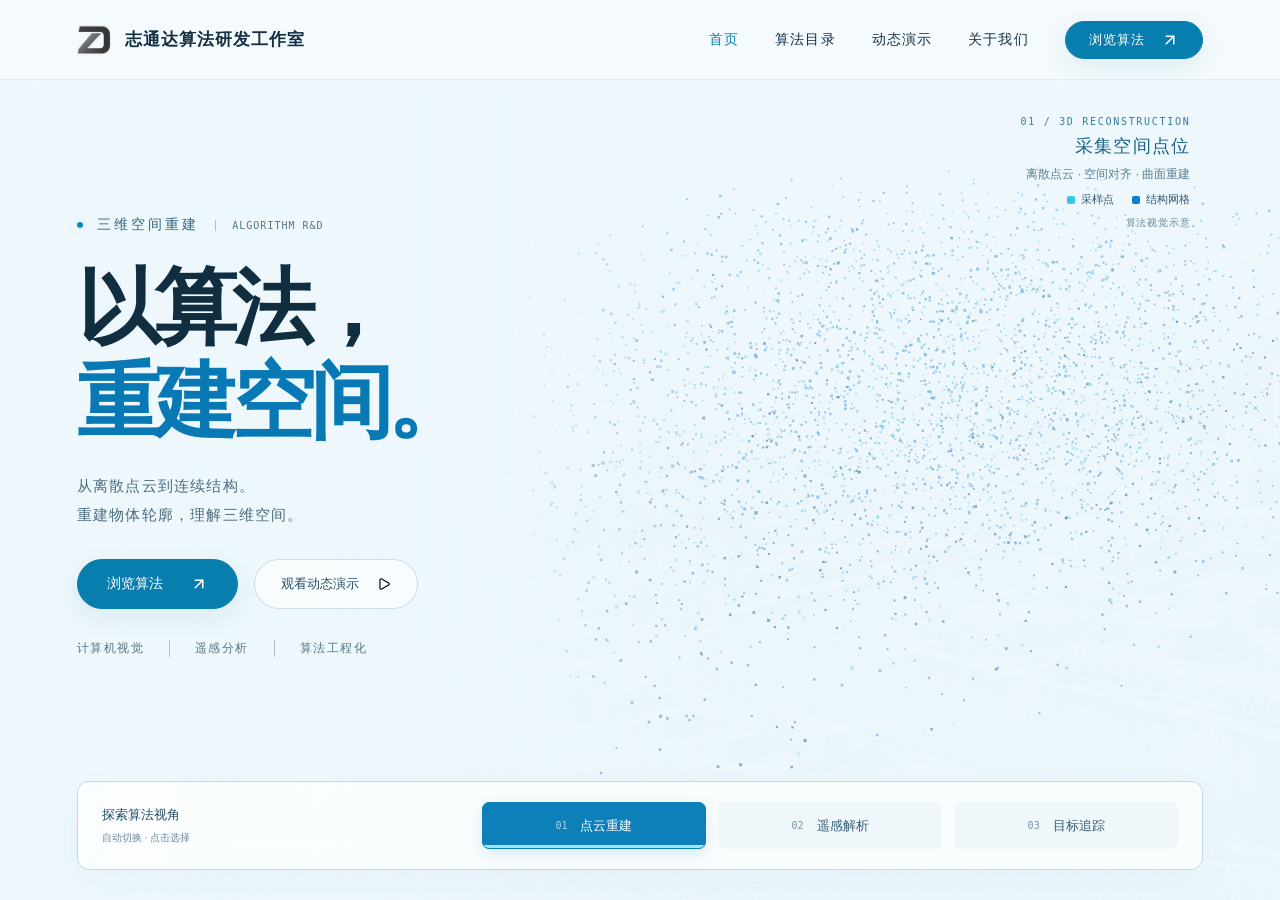
==== commit 4977aa29: "Balance the wide-screen homepage and use the supplied company logo Expand the home composition to a " ====
--- a/index.html
+++ b/index.html
@@ -1 +1 @@
-<!doctype html><html lang="zh-CN"><head><meta charset="utf-8"><meta name="viewport" content="width=device-width,initial-scale=1,viewport-fit=cover"><title>志通达算法研发工作室｜以算法，理解世界</title><meta name="description" content="志通达算法研发工作室，专注计算机视觉、遥感分析与算法研发定制。探索六个方向、35项算法与动态效果。"><meta name="theme-color" content="#edf7fc"><link rel="icon" href="./assets/studio-mark.svg"><link rel="preload" as="image" href="./assets/chapter-design/hero-tech-light.jpg"><link rel="stylesheet" href="./studio.css?v=cycle-9"><link rel="stylesheet" href="./home.css?v=cycle-9"><link rel="stylesheet" href="./app.css?v=cycle-9"><link rel="stylesheet" href="./light-theme.css?v=cycle-9"><link rel="stylesheet" href="./studio-system.css?v=cycle-9"><link rel="stylesheet" href="./hero-motion.css?v=cycle-9"><script src="./catalog-render.js?v=cycle-9" defer></script><script src="./hero-motion.js?v=cycle-9" defer></script><script src="./app.js?v=cycle-9" defer></script></head><body class="home-page app-route-home"><a class="skip-link" href="#/algorithms/0">跳到算法目录</a><div class="reading-progress" id="reading-progress" aria-hidden="true"></div><header class="site-header home-header" id="site-header"><div class="shell header-inner"><a class="brand" href="#/home" aria-label="志通达算法研发工作室 首页"><img src="./assets/studio-mark.svg" alt="" width="34" height="34"><strong>志通达算法研发工作室</strong></a><nav class="primary-nav" aria-label="主导航"><a href="#/home">首页</a><a href="#/algorithms/0">算法目录</a><a href="#/demos">动态演示</a><a href="#/about">关于我们</a><a class="pill" href="#/algorithms/0">浏览算法 <img class="icon" src="./assets/chapter-design/icons/arrow-up-right.svg" width="20" height="20" alt="" aria-hidden="true"></a></nav><button class="menu-toggle" id="menu-toggle" type="button" aria-expanded="false" aria-controls="mobile-menu" aria-label="打开导航"><img class="icon" src="./assets/chapter-design/icons/menu.svg" width="20" height="20" alt="" aria-hidden="true"></button></div><nav class="mobile-menu" id="mobile-menu" hidden aria-label="移动端导航"><a href="#/home">首页</a><a href="#/algorithms/0">算法目录</a><a href="#/demos">动态演示</a><a href="#/about">关于我们</a></nav></header><main><div id="view-home" class="app-view"><section class="tech-hero" id="horizon" aria-labelledby="hero-title"><div class="tech-visual" id="tech-visual" aria-hidden="true"><img src="./assets/chapter-design/hero-tech-light.jpg" alt="" width="1672" height="941" fetchpriority="high"></div><canvas id="hero-motion" aria-hidden="true"></canvas><div class="tech-shade" aria-hidden="true"></div><div class="shell tech-copy"><div class="hero-message"><p class="tech-eyebrow"><span></span><b id="hero-eyebrow">三维空间重建</b> <small>ALGORITHM R&D</small></p><h1 id="hero-title">以算法，<br><span>重建空间。</span></h1><p class="tech-sub" id="hero-sub">从离散点云到连续结构。<br>重建物体轮廓，理解三维空间。</p></div><div class="tech-actions"><a class="pill" href="#/algorithms/0">浏览算法 <img class="icon" src="./assets/chapter-design/icons/arrow-up-right.svg" width="20" height="20" alt="" aria-hidden="true"></a><a class="glass-link" href="#/demos">观看动态演示 <img class="icon" src="./assets/chapter-design/icons/play.svg" width="20" height="20" alt="" aria-hidden="true"></a></div><div class="tech-fields"><span>计算机视觉</span><span>遥感分析</span><span>算法工程化</span></div></div><div class="scene-caption"><span class="scene-overline" id="scene-overline">01 / 3D RECONSTRUCTION</span><strong id="hero-status">采集空间点位</strong><small id="hero-description">离散点云 · 空间对齐 · 曲面重建</small><div class="scene-legend" id="hero-legend" aria-label="重建图例"></div><span class="scene-disclaimer">算法视觉示意</span></div><div class="shell hero-dock"><div class="hero-mode-intro"><span>探索算法视角</span><small>自动切换 · 点击选择</small></div><div class="hero-modes" role="group" aria-label="首屏算法场景"><button class="hero-mode" data-hero-mode="reconstruction" type="button" aria-pressed="true"><span>01</span>点云重建<i class="hero-progress" aria-hidden="true"></i></button><button class="hero-mode" data-hero-mode="terrain" type="button" aria-pressed="false"><span>02</span>遥感解析<i class="hero-progress" aria-hidden="true"></i></button><button class="hero-mode" data-hero-mode="tracking" type="button" aria-pressed="false"><span>03</span>目标追踪<i class="hero-progress" aria-hidden="true"></i></button></div></div></section></div><div id="view-algorithms" class="app-view" hidden><div class="shell view-shell"><div class="view-heading"><div><p class="view-eyebrow">CAPABILITIES / 算法能力</p><h1 class="view-title">面向场景的算法。</h1><p class="view-description">六个方向，35 项算法。选择分类，直接查看效果。</p></div><a class="view-crosslink" href="#/demos">观看动态演示 <img class="icon" src="./assets/chapter-design/icons/arrow-up-right.svg" width="20" height="20" alt="" aria-hidden="true"></a></div></div><nav class="chapter-index" aria-label="算法分类"><div class="shell index-inner"><div class="index-links"><a data-chapter-link="0" href="#/algorithms/0" aria-current="true"><span>01</span>地物提取</a><a data-chapter-link="1" href="#/algorithms/1" ><span>02</span>检测与追踪</a><a data-chapter-link="2" href="#/algorithms/2" ><span>03</span>时空变化</a><a data-chapter-link="3" href="#/algorithms/3" ><span>04</span>影像处理</a><a data-chapter-link="4" href="#/algorithms/4" ><span>05</span>农林生态</a><a data-chapter-link="5" href="#/algorithms/5" ><span>06</span>安全与质检</a></div></div></nav><div class="chapters"><section class="algorithm-chapter " id="cap-panel-0" data-group="0" aria-labelledby="chapter-title-0"><div class="shell"><div class="chapter-kicker" id="algorithm-0-overview"><em>01 /</em><span>地物提取</span></div><div class="chapter-heading"><h2 id="chapter-title-0">看清每一处边界。</h2><p>从影像中识别建筑、水体与地块。</p></div><div class="chapter-body workspace-panel"><figure class="chapter-feature" id="feature-0" aria-labelledby="feature-title-0" data-selected="0-1"><div class="stage-frame is-comparison"><div class="comparison" data-compare style="--split:50%"><img src="./assets/chapter-design/field-before.jpg" alt="地块提取：原始影像" loading="lazy"><img class="compare-after" src="./assets/chapter-design/field-after.jpg" alt="地块提取：边界示意" loading="lazy"><span class="comparison-handle"><span><img class="icon" src="./assets/chapter-design/icons/chevrons-left-right.svg" width="20" height="20" alt="" aria-hidden="true"></span></span><span class="compare-label before">原始影像</span><span class="compare-label after">边界示意</span><input type="range" min="0" max="100" value="50" aria-label="地块提取前后对比，左右拖动或使用方向键" aria-valuetext="原始影像 50%，边界示意 50%"></div></div><figcaption><div class="feature-caption"><h3 id="feature-title-0">地块提取</h3><p>识别农田边界，呈现地块轮廓。</p></div><div class="feature-meta"><span>效果示意 · 拖动查看</span><a href="./assets/algorithm-effects/web/field-segmentation.jpg" target="_blank" rel="noopener">查看完整示例 <img class="icon" src="./assets/chapter-design/icons/arrow-up-right.svg" width="20" height="20" alt="" aria-hidden="true"></a></div><dl class="feature-details"><div><dt>输入</dt><dd>遥感影像</dd></div><div><dt>输出</dt><dd>地块边界与分布</dd></div></dl></figcaption></figure><ul class="algorithm-list" aria-label="地物提取具体算法"><li id="algorithm-0-0"><button class="algorithm-choice" type="button" data-algorithm="0-0" aria-pressed="false" aria-controls="feature-0"><img class="algorithm-thumb" src="./assets/algorithm-effects/web/building.jpg" alt="" width="96" height="63" loading="lazy"><span><strong>建筑物提取</strong><small>识别建筑轮廓</small></span><img class="icon" src="./assets/chapter-design/icons/arrow-up-right.svg" width="20" height="20" alt="" aria-hidden="true"></button></li><li id="algorithm-0-1"><button class="algorithm-choice" type="button" data-algorithm="0-1" aria-pressed="true" aria-controls="feature-0"><img class="algorithm-thumb" src="./assets/chapter-design/field-before.jpg" alt="" width="96" height="63" loading="lazy"><span><strong>地块提取</strong><small>提取地块边界</small></span><img class="icon" src="./assets/chapter-design/icons/arrow-up-right.svg" width="20" height="20" alt="" aria-hidden="true"></button></li><li id="algorithm-0-2"><button class="algorithm-choice" type="button" data-algorithm="0-2" aria-pressed="false" aria-controls="feature-0"><img class="algorithm-thumb" src="./assets/algorithm-effects/web/water-segmentation.jpg" alt="" width="96" height="63" loading="lazy"><span><strong>水体提取</strong><small>识别河湖范围</small></span><img class="icon" src="./assets/chapter-design/icons/arrow-up-right.svg" width="20" height="20" alt="" aria-hidden="true"></button></li><li id="algorithm-0-3"><button class="algorithm-choice" type="button" data-algorithm="0-3" aria-pressed="false" aria-controls="feature-0"><img class="algorithm-thumb" src="./assets/algorithm-effects/web/tree-species.jpg" alt="" width="96" height="63" loading="lazy"><span><strong>林地提取</strong><small>识别林地覆盖</small></span><img class="icon" src="./assets/chapter-design/icons/arrow-up-right.svg" width="20" height="20" alt="" aria-hidden="true"></button></li><li id="algorithm-0-4"><button class="algorithm-choice" type="button" data-algorithm="0-4" aria-pressed="false" aria-controls="feature-0"><img class="algorithm-thumb" src="./assets/algorithm-effects/web/greenhouse.jpg" alt="" width="96" height="63" loading="lazy"><span><strong>大棚提取</strong><small>提取农业设施</small></span><img class="icon" src="./assets/chapter-design/icons/arrow-up-right.svg" width="20" height="20" alt="" aria-hidden="true"></button></li><li id="algorithm-0-5"><button class="algorithm-choice" type="button" data-algorithm="0-5" aria-pressed="false" aria-controls="feature-0"><img class="algorithm-thumb" src="./assets/algorithm-effects/web/solar-panel-detection-segmentation.jpg" alt="" width="96" height="63" loading="lazy"><span><strong>光伏提取</strong><small>定位光伏区域</small></span><img class="icon" src="./assets/chapter-design/icons/arrow-up-right.svg" width="20" height="20" alt="" aria-hidden="true"></button></li></ul></div></div></section><section class="algorithm-chapter reverse" id="cap-panel-1" data-group="1" aria-labelledby="chapter-title-1"><div class="shell"><div class="chapter-kicker" id="algorithm-1-overview"><em>02 /</em><span>检测与追踪</span></div><div class="chapter-heading"><h2 id="chapter-title-1">跟随每一个目标。</h2><p>从静态识别，到连续追踪。</p></div><div class="chapter-body workspace-panel"><figure class="chapter-feature" id="feature-1" aria-labelledby="feature-title-1" data-selected="1-4"><div class="stage-frame is-video"><video src="./assets/github/traffic-tracking.mp4?v=20261113" poster="./assets/algorithm-effects/web/traffic-tracking.jpg" controls muted loop playsinline preload="metadata" data-inview-video aria-label="车辆追踪视频演示"></video></div><figcaption><div class="feature-caption"><h3 id="feature-title-1">车辆追踪</h3><p>为同一辆车关联标识，观察跨帧位置与运动轨迹。</p></div><div class="feature-meta"><span>示例画面</span><a href="./assets/algorithm-effects/web/traffic-tracking.jpg" target="_blank" rel="noopener">查看完整示例 <img class="icon" src="./assets/chapter-design/icons/arrow-up-right.svg" width="20" height="20" alt="" aria-hidden="true"></a></div><dl class="feature-details"><div><dt>输入</dt><dd>连续视频帧</dd></div><div><dt>输出</dt><dd>车辆位置、标识与轨迹</dd></div></dl></figcaption></figure><ul class="algorithm-list" aria-label="检测与追踪具体算法"><li id="algorithm-1-0"><button class="algorithm-choice" type="button" data-algorithm="1-0" aria-pressed="false" aria-controls="feature-1"><img class="algorithm-thumb" src="./assets/algorithm-effects/web/uav.jpg" alt="" width="96" height="63" loading="lazy"><span><strong>无人机识别</strong><small>识别低空目标</small></span><img class="icon" src="./assets/chapter-design/icons/arrow-up-right.svg" width="20" height="20" alt="" aria-hidden="true"></button></li><li id="algorithm-1-1"><button class="algorithm-choice" type="button" data-algorithm="1-1" aria-pressed="false" aria-controls="feature-1"><img class="algorithm-thumb" src="./assets/algorithm-effects/web/dota-plane.jpg" alt="" width="96" height="63" loading="lazy"><span><strong>飞机检测</strong><small>定位飞机目标</small></span><img class="icon" src="./assets/chapter-design/icons/arrow-up-right.svg" width="20" height="20" alt="" aria-hidden="true"></button></li><li id="algorithm-1-2"><button class="algorithm-choice" type="button" data-algorithm="1-2" aria-pressed="false" aria-controls="feature-1"><img class="algorithm-thumb" src="./assets/algorithm-effects/web/dota-ship.jpg" alt="" width="96" height="63" loading="lazy"><span><strong>舰船检测</strong><small>定位水上船只</small></span><img class="icon" src="./assets/chapter-design/icons/arrow-up-right.svg" width="20" height="20" alt="" aria-hidden="true"></button></li><li id="algorithm-1-3"><button class="algorithm-choice" type="button" data-algorithm="1-3" aria-pressed="false" aria-controls="feature-1"><img class="algorithm-thumb" src="./assets/algorithm-effects/web/fire-detection.jpg" alt="" width="96" height="63" loading="lazy"><span><strong>火焰检测</strong><small>标出疑似火情</small></span><img class="icon" src="./assets/chapter-design/icons/arrow-up-right.svg" width="20" height="20" alt="" aria-hidden="true"></button></li><li id="algorithm-1-4"><button class="algorithm-choice" type="button" data-algorithm="1-4" aria-pressed="true" aria-controls="feature-1"><img class="algorithm-thumb" src="./assets/algorithm-effects/web/traffic-tracking.jpg" alt="" width="96" height="63" loading="lazy"><span><strong>车辆追踪</strong><small>关联车辆运动</small></span><img class="icon" src="./assets/chapter-design/icons/arrow-up-right.svg" width="20" height="20" alt="" aria-hidden="true"></button></li><li id="algorithm-1-5"><button class="algorithm-choice" type="button" data-algorithm="1-5" aria-pressed="false" aria-controls="feature-1"><img class="algorithm-thumb" src="./assets/algorithm-effects/web/dota-bridge.jpg" alt="" width="96" height="63" loading="lazy"><span><strong>桥梁识别</strong><small>识别桥梁位置</small></span><img class="icon" src="./assets/chapter-design/icons/arrow-up-right.svg" width="20" height="20" alt="" aria-hidden="true"></button></li></ul></div></div></section><section class="algorithm-chapter " id="cap-panel-2" data-group="2" aria-labelledby="chapter-title-2"><div class="shell"><div class="chapter-kicker" id="algorithm-2-overview"><em>03 /</em><span>时空变化</span></div><div class="chapter-heading"><h2 id="chapter-title-2">读懂时间留下的变化。</h2><p>让不同时间的影像，呈现变化。</p></div><div class="chapter-body workspace-panel"><figure class="chapter-feature" id="feature-2" aria-labelledby="feature-title-2" data-selected="2-1"><div class="stage-frame is-comparison"><div class="comparison" data-compare style="--split:50%"><img src="./assets/algorithm-effects/web/vegas-1999.jpg" alt="地物变化检测：1999 年影像" loading="lazy"><img class="compare-after" src="./assets/algorithm-effects/web/vegas-2024.jpg" alt="地物变化检测：2024 年影像" loading="lazy"><span class="comparison-handle"><span><img class="icon" src="./assets/chapter-design/icons/chevrons-left-right.svg" width="20" height="20" alt="" aria-hidden="true"></span></span><span class="compare-label before">1999 年影像</span><span class="compare-label after">2024 年影像</span><input type="range" min="0" max="100" value="50" aria-label="地物变化检测前后对比，左右拖动或使用方向键" aria-valuetext="1999 年影像 50%，2024 年影像 50%"></div></div><figcaption><div class="feature-caption"><h3 id="feature-title-2">地物变化检测</h3><p>对比两期影像，观察建成区扩展与水域范围变化。</p></div><div class="feature-meta"><span>双期影像对照 · 拖动查看</span><a href="./assets/algorithm-effects/web/vegas-1999.jpg" target="_blank" rel="noopener">查看原始影像 <img class="icon" src="./assets/chapter-design/icons/arrow-up-right.svg" width="20" height="20" alt="" aria-hidden="true"></a></div><dl class="feature-details"><div><dt>输入</dt><dd>对齐的多期遥感影像</dd></div><div><dt>输出</dt><dd>地物变化区域</dd></div></dl><p class="feature-notice">两期观测影像用于变化对照。</p></figcaption></figure><ul class="algorithm-list" aria-label="时空变化具体算法"><li id="algorithm-2-0"><button class="algorithm-choice" type="button" data-algorithm="2-0" aria-pressed="false" aria-controls="feature-2"><img class="algorithm-thumb" src="./assets/algorithm-effects/web/building-height-13.jpg" alt="" width="96" height="63" loading="lazy"><span><strong>建筑物变化检测</strong><small>分析双期建筑变化</small></span><img class="icon" src="./assets/chapter-design/icons/arrow-up-right.svg" width="20" height="20" alt="" aria-hidden="true"></button></li><li id="algorithm-2-1"><button class="algorithm-choice" type="button" data-algorithm="2-1" aria-pressed="true" aria-controls="feature-2"><img class="algorithm-thumb" src="./assets/algorithm-effects/web/vegas-1999.jpg" alt="" width="96" height="63" loading="lazy"><span><strong>地物变化检测</strong><small>观察地表范围变化</small></span><img class="icon" src="./assets/chapter-design/icons/arrow-up-right.svg" width="20" height="20" alt="" aria-hidden="true"></button></li><li id="algorithm-2-2"><button class="algorithm-choice" type="button" data-algorithm="2-2" aria-pressed="false" aria-controls="feature-2"><img class="algorithm-thumb" src="./assets/algorithm-effects/web/satellite-timeseries-map.jpg" alt="" width="96" height="63" loading="lazy"><span><strong>时序分析</strong><small>分析连续时序变化</small></span><img class="icon" src="./assets/chapter-design/icons/arrow-up-right.svg" width="20" height="20" alt="" aria-hidden="true"></button></li><li id="algorithm-2-3"><button class="algorithm-choice" type="button" data-algorithm="2-3" aria-pressed="false" aria-controls="feature-2"><img class="algorithm-thumb" src="./assets/algorithm-effects/web/building-height-0.jpg" alt="" width="96" height="63" loading="lazy"><span><strong>建筑物高度估计</strong><small>估计建筑高度</small></span><img class="icon" src="./assets/chapter-design/icons/arrow-up-right.svg" width="20" height="20" alt="" aria-hidden="true"></button></li><li id="algorithm-2-4"><button class="algorithm-choice" type="button" data-algorithm="2-4" aria-pressed="false" aria-controls="feature-2"><img class="algorithm-thumb" src="./assets/algorithm-effects/web/solar-site-suitability.jpg" alt="" width="96" height="63" loading="lazy"><span><strong>光伏选址</strong><small>筛选光伏候选地块</small></span><img class="icon" src="./assets/chapter-design/icons/arrow-up-right.svg" width="20" height="20" alt="" aria-hidden="true"></button></li></ul></div></div></section><section class="algorithm-chapter reverse" id="cap-panel-3" data-group="3" aria-labelledby="chapter-title-3"><div class="shell"><div class="chapter-kicker" id="algorithm-3-overview"><em>04 /</em><span>影像处理</span></div><div class="chapter-heading"><h2 id="chapter-title-3">让细节重新清晰。</h2><p>还原纹理，改善图像的可读性。</p></div><div class="chapter-body workspace-panel"><figure class="chapter-feature" id="feature-3" aria-labelledby="feature-title-3" data-selected="3-5"><div class="stage-frame is-comparison"><div class="comparison" data-compare style="--split:50%"><img src="./assets/algorithm-effects/web/color-before.jpg" alt="匀光匀色：处理前" loading="lazy"><img class="compare-after" src="./assets/algorithm-effects/web/color-after.jpg" alt="匀光匀色：处理后" loading="lazy"><span class="comparison-handle"><span><img class="icon" src="./assets/chapter-design/icons/chevrons-left-right.svg" width="20" height="20" alt="" aria-hidden="true"></span></span><span class="compare-label before">处理前</span><span class="compare-label after">处理后</span><input type="range" min="0" max="100" value="50" aria-label="匀光匀色前后对比，左右拖动或使用方向键" aria-valuetext="处理前 50%，处理后 50%"></div></div><figcaption><div class="feature-caption"><h3 id="feature-title-3">匀光匀色</h3><p>对比曝光补偿前后的影像，观察色彩一致性的改善。</p></div><div class="feature-meta"><span>前后对比 · 拖动查看</span><a href="./assets/algorithm-effects/web/color-before.jpg" target="_blank" rel="noopener">查看原始影像 <img class="icon" src="./assets/chapter-design/icons/arrow-up-right.svg" width="20" height="20" alt="" aria-hidden="true"></a></div><dl class="feature-details"><div><dt>输入</dt><dd>多幅待处理影像</dd></div><div><dt>输出</dt><dd>色调一致的影像</dd></div></dl></figcaption></figure><ul class="algorithm-list" aria-label="影像处理具体算法"><li id="algorithm-3-0"><button class="algorithm-choice" type="button" data-algorithm="3-0" aria-pressed="false" aria-controls="feature-3"><img class="algorithm-thumb" src="./assets/algorithm-effects/web/super-resolution.jpg" alt="" width="96" height="63" loading="lazy"><span><strong>影像超分</strong><small>改善影像细节</small></span><img class="icon" src="./assets/chapter-design/icons/arrow-up-right.svg" width="20" height="20" alt="" aria-hidden="true"></button></li><li id="algorithm-3-1"><button class="algorithm-choice" type="button" data-algorithm="3-1" aria-pressed="false" aria-controls="feature-3"><img class="algorithm-thumb" src="./assets/algorithm-effects/web/contrast-enhancement.jpg" alt="" width="96" height="63" loading="lazy"><span><strong>影像增强</strong><small>增强暗部对比度</small></span><img class="icon" src="./assets/chapter-design/icons/arrow-up-right.svg" width="20" height="20" alt="" aria-hidden="true"></button></li><li id="algorithm-3-2"><button class="algorithm-choice" type="button" data-algorithm="3-2" aria-pressed="false" aria-controls="feature-3"><img class="algorithm-thumb" src="./assets/algorithm-effects/web/image-registration.jpg" alt="" width="96" height="63" loading="lazy"><span><strong>影像配准</strong><small>对齐多源影像</small></span><img class="icon" src="./assets/chapter-design/icons/arrow-up-right.svg" width="20" height="20" alt="" aria-hidden="true"></button></li><li id="algorithm-3-3"><button class="algorithm-choice" type="button" data-algorithm="3-3" aria-pressed="false" aria-controls="feature-3"><img class="algorithm-thumb" src="./assets/algorithm-effects/web/semantic-segmentation.jpg" alt="" width="96" height="63" loading="lazy"><span><strong>场景分割</strong><small>区分场景类别</small></span><img class="icon" src="./assets/chapter-design/icons/arrow-up-right.svg" width="20" height="20" alt="" aria-hidden="true"></button></li><li id="algorithm-3-4"><button class="algorithm-choice" type="button" data-algorithm="3-4" aria-pressed="false" aria-controls="feature-3"><img class="algorithm-thumb" src="./assets/algorithm-effects/web/image-mosaic.jpg" alt="" width="96" height="63" loading="lazy"><span><strong>影像镶嵌</strong><small>融合重叠影像</small></span><img class="icon" src="./assets/chapter-design/icons/arrow-up-right.svg" width="20" height="20" alt="" aria-hidden="true"></button></li><li id="algorithm-3-5"><button class="algorithm-choice" type="button" data-algorithm="3-5" aria-pressed="true" aria-controls="feature-3"><img class="algorithm-thumb" src="./assets/algorithm-effects/web/color-before.jpg" alt="" width="96" height="63" loading="lazy"><span><strong>匀光匀色</strong><small>改善色彩一致性</small></span><img class="icon" src="./assets/chapter-design/icons/arrow-up-right.svg" width="20" height="20" alt="" aria-hidden="true"></button></li></ul></div></div></section><section class="algorithm-chapter " id="cap-panel-4" data-group="4" aria-labelledby="chapter-title-4"><div class="shell"><div class="chapter-kicker" id="algorithm-4-overview"><em>05 /</em><span>农林生态</span></div><div class="chapter-heading"><h2 id="chapter-title-4">理解土地上的生长。</h2><p>识别作物与生物，观察生态变化。</p></div><div class="chapter-body workspace-panel"><figure class="chapter-feature" id="feature-4" aria-labelledby="feature-title-4" data-selected="4-2"><div class="stage-frame is-image"><img src="./assets/algorithm-effects/web/plant-disease-explainability.jpg" alt="病叶原图、分类模型热图与热图叠加结果对照。" loading="lazy" decoding="async"></div><figcaption><div class="feature-caption"><h3 id="feature-title-4">病虫害检测</h3><p>展示叶片病害分类结果的模型关注区域。</p></div><div class="feature-meta"><span>示例画面</span><a href="./assets/algorithm-effects/web/plant-disease-explainability.jpg" target="_blank" rel="noopener">查看完整示例 <img class="icon" src="./assets/chapter-design/icons/arrow-up-right.svg" width="20" height="20" alt="" aria-hidden="true"></a></div><dl class="feature-details"><div><dt>输入</dt><dd>作物或树木图像</dd></div><div><dt>输出</dt><dd>叶片病害类别与模型关注热图</dd></div></dl></figcaption></figure><ul class="algorithm-list" aria-label="农林生态具体算法"><li id="algorithm-4-0"><button class="algorithm-choice" type="button" data-algorithm="4-0" aria-pressed="false" aria-controls="feature-4"><img class="algorithm-thumb" src="./assets/algorithm-effects/web/crop-classification.jpg" alt="" width="96" height="63" loading="lazy"><span><strong>农作物分类</strong><small>识别作物类别</small></span><img class="icon" src="./assets/chapter-design/icons/arrow-up-right.svg" width="20" height="20" alt="" aria-hidden="true"></button></li><li id="algorithm-4-1"><button class="algorithm-choice" type="button" data-algorithm="4-1" aria-pressed="false" aria-controls="feature-4"><img class="algorithm-thumb" src="./assets/algorithm-effects/web/tree-species.jpg" alt="" width="96" height="63" loading="lazy"><span><strong>树木分类</strong><small>区分树木种类</small></span><img class="icon" src="./assets/chapter-design/icons/arrow-up-right.svg" width="20" height="20" alt="" aria-hidden="true"></button></li><li id="algorithm-4-2"><button class="algorithm-choice" type="button" data-algorithm="4-2" aria-pressed="true" aria-controls="feature-4"><img class="algorithm-thumb" src="./assets/algorithm-effects/web/plant-disease-explainability.jpg" alt="" width="96" height="63" loading="lazy"><span><strong>病虫害检测</strong><small>分析叶片病害</small></span><img class="icon" src="./assets/chapter-design/icons/arrow-up-right.svg" width="20" height="20" alt="" aria-hidden="true"></button></li><li id="algorithm-4-3"><button class="algorithm-choice" type="button" data-algorithm="4-3" aria-pressed="false" aria-controls="feature-4"><img class="algorithm-thumb" src="./assets/algorithm-effects/web/sheep-detection.jpg" alt="" width="96" height="63" loading="lazy"><span><strong>羊群检测</strong><small>定位羊只与计数</small></span><img class="icon" src="./assets/chapter-design/icons/arrow-up-right.svg" width="20" height="20" alt="" aria-hidden="true"></button></li><li id="algorithm-4-4"><button class="algorithm-choice" type="button" data-algorithm="4-4" aria-pressed="false" aria-controls="feature-4"><img class="algorithm-thumb" src="./assets/algorithm-effects/web/cow-detection.jpg" alt="" width="96" height="63" loading="lazy"><span><strong>牛群检测</strong><small>定位牛只与计数</small></span><img class="icon" src="./assets/chapter-design/icons/arrow-up-right.svg" width="20" height="20" alt="" aria-hidden="true"></button></li><li id="algorithm-4-5"><button class="algorithm-choice" type="button" data-algorithm="4-5" aria-pressed="false" aria-controls="feature-4"><img class="algorithm-thumb" src="./assets/algorithm-effects/web/floating-trash.jpg" alt="" width="96" height="63" loading="lazy"><span><strong>水面垃圾识别</strong><small>定位水面漂浮物</small></span><img class="icon" src="./assets/chapter-design/icons/arrow-up-right.svg" width="20" height="20" alt="" aria-hidden="true"></button></li></ul></div></div></section><section class="algorithm-chapter reverse" id="cap-panel-5" data-group="5" aria-labelledby="chapter-title-5"><div class="shell"><div class="chapter-kicker" id="algorithm-5-overview"><em>06 /</em><span>安全与质检</span></div><div class="chapter-heading"><h2 id="chapter-title-5">让细微异常被看见。</h2><p>从巡检影像中寻找需要关注的异常。</p></div><div class="chapter-body workspace-panel"><figure class="chapter-feature" id="feature-5" aria-labelledby="feature-title-5" data-selected="5-5"><div class="stage-frame is-comparison"><div class="comparison" data-compare style="--split:50%"><img src="./assets/algorithm-effects/web/crack-input.jpg" alt="道路裂缝检测：原始图像" loading="lazy"><img class="compare-after" src="./assets/algorithm-effects/web/crack-mask.jpg" alt="道路裂缝检测：分割结果" loading="lazy"><span class="comparison-handle"><span><img class="icon" src="./assets/chapter-design/icons/chevrons-left-right.svg" width="20" height="20" alt="" aria-hidden="true"></span></span><span class="compare-label before">原始图像</span><span class="compare-label after">分割结果</span><input type="range" min="0" max="100" value="50" aria-label="道路裂缝检测前后对比，左右拖动或使用方向键" aria-valuetext="原始图像 50%，分割结果 50%"></div></div><figcaption><div class="feature-caption"><h3 id="feature-title-5">道路裂缝检测</h3><p>从路面图像中提取裂缝轮廓，输出像素级分割结果。</p></div><div class="feature-meta"><span>前后对比 · 拖动查看</span><a href="./assets/cases/crack.png" target="_blank" rel="noopener">查看完整示例 <img class="icon" src="./assets/chapter-design/icons/arrow-up-right.svg" width="20" height="20" alt="" aria-hidden="true"></a></div><dl class="feature-details"><div><dt>输入</dt><dd>路面图像</dd></div><div><dt>输出</dt><dd>裂缝轮廓或分割掩膜</dd></div></dl></figcaption></figure><ul class="algorithm-list" aria-label="安全与质检具体算法"><li id="algorithm-5-0"><button class="algorithm-choice" type="button" data-algorithm="5-0" aria-pressed="false" aria-controls="feature-5"><img class="algorithm-thumb" src="./assets/algorithm-effects/web/insulator-defects.jpg" alt="" width="96" height="63" loading="lazy"><span><strong>输电线路隐患检测</strong><small>定位输电设施隐患</small></span><img class="icon" src="./assets/chapter-design/icons/arrow-up-right.svg" width="20" height="20" alt="" aria-hidden="true"></button></li><li id="algorithm-5-1"><button class="algorithm-choice" type="button" data-algorithm="5-1" aria-pressed="false" aria-controls="feature-5"><img class="algorithm-thumb" src="./assets/algorithm-effects/web/pv-thermal-defects-confirmed.jpg" alt="" width="96" height="63" loading="lazy"><span><strong>光伏缺陷检测</strong><small>定位疑似光伏缺陷</small></span><img class="icon" src="./assets/chapter-design/icons/arrow-up-right.svg" width="20" height="20" alt="" aria-hidden="true"></button></li><li id="algorithm-5-2"><button class="algorithm-choice" type="button" data-algorithm="5-2" aria-pressed="false" aria-controls="feature-5"><img class="algorithm-thumb" src="./assets/algorithm-effects/web/helmet-demo.jpg" alt="" width="96" height="63" loading="lazy"><span><strong>安全帽识别</strong><small>识别安全帽佩戴</small></span><img class="icon" src="./assets/chapter-design/icons/arrow-up-right.svg" width="20" height="20" alt="" aria-hidden="true"></button></li><li id="algorithm-5-3"><button class="algorithm-choice" type="button" data-algorithm="5-3" aria-pressed="false" aria-controls="feature-5"><img class="algorithm-thumb" src="./assets/algorithm-effects/web/weld-defects.jpg" alt="" width="96" height="63" loading="lazy"><span><strong>焊接件缺陷检测</strong><small>定位焊接件缺陷</small></span><img class="icon" src="./assets/chapter-design/icons/arrow-up-right.svg" width="20" height="20" alt="" aria-hidden="true"></button></li><li id="algorithm-5-4"><button class="algorithm-choice" type="button" data-algorithm="5-4" aria-pressed="false" aria-controls="feature-5"><img class="algorithm-thumb" src="./assets/algorithm-effects/web/gear-defects.jpg" alt="" width="96" height="63" loading="lazy"><span><strong>齿轮瑕疵检测</strong><small>识别齿轮表面瑕疵</small></span><img class="icon" src="./assets/chapter-design/icons/arrow-up-right.svg" width="20" height="20" alt="" aria-hidden="true"></button></li><li id="algorithm-5-5"><button class="algorithm-choice" type="button" data-algorithm="5-5" aria-pressed="true" aria-controls="feature-5"><img class="algorithm-thumb" src="./assets/algorithm-effects/web/crack-input.jpg" alt="" width="96" height="63" loading="lazy"><span><strong>道路裂缝检测</strong><small>提取路面裂缝</small></span><img class="icon" src="./assets/chapter-design/icons/arrow-up-right.svg" width="20" height="20" alt="" aria-hidden="true"></button></li></ul></div></div></section></div></div><div id="view-demos" class="app-view" hidden><section class="home-demo" id="live-demo" aria-label="动态演示"><div class="shell view-shell"><div class="view-heading"><div><p class="view-eyebrow">DEMONSTRATIONS / 动态演示</p><h1 class="view-title">看见算法的运行。</h1><p class="view-description">从目标识别到连续追踪，直接观看算法效果。</p></div><a class="view-crosslink" href="#/algorithms/1">浏览检测与追踪 <img class="icon" src="./assets/chapter-design/icons/arrow-up-right.svg" width="20" height="20" alt="" aria-hidden="true"></a></div><div class="home-demo-layout workspace-panel"><div class="demo-film demo-stage"><div class="panel-bar"><span>演示画面</span><span>VIDEO / <b id="demo-index">03</b></span></div><div class="demo-video-wrap"><video id="home-video" src="./assets/github/visual-annotations.mp4?v=20261113" poster="./assets/github/visual-annotations.jpg" controls muted loop playsinline preload="metadata" style="--video-ratio:960/540" aria-label="多类型视觉结果标注"></video></div><div class="demo-film-caption"><div><h2 id="demo-name">多类型视觉结果标注</h2><p id="demo-description">以检测框、轮廓与标签呈现识别输出，便于业务复核。</p></div><small>算法效果演示</small></div></div><div class="demo-playlist"><div class="panel-bar"><span>全部演示</span><span>10 段</span></div><div class="home-demo-options"><button type="button" class="home-demo-choice" data-demo="traffic-tracking" aria-controls="home-video" aria-pressed="false"><img src="./assets/github/traffic-tracking.jpg" alt="" width="80" height="52" loading="lazy"><div><small>01 / DEMO</small><strong>交通目标持续追踪</strong></div><img class="icon" src="./assets/chapter-design/icons/play.svg" width="20" height="20" alt="" aria-hidden="true"></button><button type="button" class="home-demo-choice" data-demo="prompt-matting" aria-controls="home-video" aria-pressed="false"><img src="./assets/github/prompt-matting.jpg" alt="" width="80" height="52" loading="lazy"><div><small>02 / DEMO</small><strong>提示式图像抠图</strong></div><img class="icon" src="./assets/chapter-design/icons/play.svg" width="20" height="20" alt="" aria-hidden="true"></button><button type="button" class="home-demo-choice" data-demo="visual-annotations" aria-controls="home-video" aria-pressed="true"><img src="./assets/github/visual-annotations.jpg" alt="" width="80" height="52" loading="lazy"><div><small>03 / DEMO</small><strong>多类型视觉结果标注</strong></div><img class="icon" src="./assets/chapter-design/icons/play.svg" width="20" height="20" alt="" aria-hidden="true"></button><button type="button" class="home-demo-choice" data-demo="tracking-3d" aria-controls="home-video" aria-pressed="false"><img src="./assets/github/tracking-3d.jpg" alt="" width="80" height="52" loading="lazy"><div><small>04 / DEMO</small><strong>三维目标追踪</strong></div><img class="icon" src="./assets/chapter-design/icons/play.svg" width="20" height="20" alt="" aria-hidden="true"></button><button type="button" class="home-demo-choice" data-demo="pose-tracking" aria-controls="home-video" aria-pressed="false"><img src="./assets/github/pose-tracking.jpg" alt="" width="80" height="52" loading="lazy"><div><small>05 / DEMO</small><strong>人体关键点追踪</strong></div><img class="icon" src="./assets/chapter-design/icons/play.svg" width="20" height="20" alt="" aria-hidden="true"></button><button type="button" class="home-demo-choice" data-demo="camera-motion" aria-controls="home-video" aria-pressed="false"><img src="./assets/github/camera-motion.jpg" alt="" width="80" height="52" loading="lazy"><div><small>06 / DEMO</small><strong>运动相机下的目标追踪</strong></div><img class="icon" src="./assets/chapter-design/icons/play.svg" width="20" height="20" alt="" aria-hidden="true"></button><button type="button" class="home-demo-choice" data-demo="pedestrian-tracking" aria-controls="home-video" aria-pressed="false"><img src="./assets/github/pedestrian-tracking.jpg" alt="" width="80" height="52" loading="lazy"><div><small>07 / DEMO</small><strong>行人目标追踪</strong></div><img class="icon" src="./assets/chapter-design/icons/play.svg" width="20" height="20" alt="" aria-hidden="true"></button><button type="button" class="home-demo-choice" data-demo="pose-frame-skipping" aria-controls="home-video" aria-pressed="false"><img src="./assets/github/pose-frame-skipping.jpg" alt="" width="80" height="52" loading="lazy"><div><small>08 / DEMO</small><strong>间隔帧姿态追踪</strong></div><img class="icon" src="./assets/chapter-design/icons/play.svg" width="20" height="20" alt="" aria-hidden="true"></button><button type="button" class="home-demo-choice" data-demo="traffic-mmdet" aria-controls="home-video" aria-pressed="false"><img src="./assets/github/traffic-mmdet.jpg" alt="" width="80" height="52" loading="lazy"><div><small>09 / DEMO</small><strong>交通检测与轨迹关联</strong></div><img class="icon" src="./assets/chapter-design/icons/play.svg" width="20" height="20" alt="" aria-hidden="true"></button><button type="button" class="home-demo-choice" data-demo="traffic-yolov7" aria-controls="home-video" aria-pressed="false"><img src="./assets/github/traffic-yolov7.jpg" alt="" width="80" height="52" loading="lazy"><div><small>10 / DEMO</small><strong>道路车辆追踪</strong></div><img class="icon" src="./assets/chapter-design/icons/play.svg" width="20" height="20" alt="" aria-hidden="true"></button></div></div></div></div></section></div><div id="view-about" class="app-view" hidden><section class="home-about" id="about"><div class="shell view-shell"><div class="view-heading"><div><p class="view-eyebrow">ABOUT / 志通达算法研发工作室</p><h1 class="view-title">所想，皆可抵达。</h1><p class="view-description">专注计算机视觉、遥感分析与算法研发定制。</p></div></div><div class="about-links"><a class="pill" href="#/algorithms/0">探索算法 <img class="icon" src="./assets/chapter-design/icons/arrow-up-right.svg" width="20" height="20" alt="" aria-hidden="true"></a><a class="glass-link" href="#/demos">观看动态演示 <img class="icon" src="./assets/chapter-design/icons/play.svg" width="20" height="20" alt="" aria-hidden="true"></a></div><div class="footer-bottom"><p>© 2026 志通达算法研发工作室</p><nav aria-label="页尾导航"><a href="#/home">首页</a><a href="#/algorithms/0">算法目录</a><a href="#/demos">动态演示</a><a href="#/about">关于我们</a></nav></div></div></section></div></main><script type="application/json" id="studio-catalog">{"version":1,"generatedAt":"2026-11-12","pathBase":"site-root","groups":[{"id":"0","anchor":"cap-panel-0","title":"地物提取","description":"从卫星与航空影像中提取目标边界、类别与空间分布。","headline":"看清每一处边界。","featuredId":"0-1","items":[{"id":"0-0","anchor":"algorithm-0-0","name":"建筑物提取","description":"从卫星或航拍影像中提取建筑物轮廓，形成建筑分布结果。","shortDescription":"识别建筑轮廓","input":"卫星或航拍影像","output":"建筑物轮廓与位置","application":"城市底图更新、建筑资源调查、园区资产管理","example":"./assets/algorithm-effects/web/building.jpg","image":"./assets/algorithm-effects/web/building.jpg","alt":"建筑影像、参考标注与建筑预测掩膜对照","mediaCaption":"将建筑从背景中分离，输出可查看的区域掩膜。","source":"https://raw.githubusercontent.com/developmentseed/looking-glass-pub/master/lg_loop.gif","sourceDetails":{"author":"developmentseed","license":"MIT","licensePath":"assets/algorithm-effects/notices/developmentseed--looking-glass-pub.txt","changes":"Scaled for website display and JPEG encoded. GIF sources use a still frame. Original figure content and markings retained."},"algorithmSource":{"name":"Looking Glass · 建筑物分割","repository":"developmentseed/looking-glass-pub","repositoryUrl":"https://github.com/developmentseed/looking-glass-pub","exampleUrl":"https://github.com/developmentseed/looking-glass-pub/blob/master/docker_pred_example.ipynb","summary":"用 DeepLabV3+ 将卫星影像分成建筑与背景，提供预测 Notebook 与边界距离输出。","requirements":"按仓库准备 TensorFlow 环境、卫星瓦片和预训练模型。","license":"MIT"},"mediaNote":"三联图包含影像、参考标注与距离/概率预测可视化；不要把热图说成已矢量化的精确建筑轮廓。","presentation":"image","width":1200,"height":500},{"id":"0-1","anchor":"algorithm-0-1","name":"地块提取","description":"根据影像中的边界与纹理划分地块，辅助地块调查与管理。","shortDescription":"提取地块边界","input":"遥感影像","output":"地块边界与分布","application":"地块调查、农业地块管理、用地范围统计","example":"./assets/algorithm-effects/web/field-segmentation.jpg","image":"./assets/algorithm-effects/web/field-segmentation.jpg","alt":"农田影像与地块语义及实例分割结果对照","mediaCaption":"识别农田边界，呈现地块轮廓。","source":"https://raw.githubusercontent.com/fieldsoftheworld/ftw-baselines/main/assets/sample1.png","sourceDetails":{"author":"fieldsoftheworld","license":"MIT","licensePath":"assets/algorithm-effects/notices/fieldsoftheworld--ftw-baselines.txt","changes":"Scaled for website display and JPEG encoded. GIF sources use a still frame. Original figure content and markings retained."},"algorithmSource":{"name":"FTW · 农田地块边界","repository":"fieldsoftheworld/ftw-baselines","repositoryUrl":"https://github.com/fieldsoftheworld/ftw-baselines","exampleUrl":"https://github.com/fieldsoftheworld/ftw-baselines/blob/main/README.md","summary":"提供农田边界分割的基线模型、训练配置与推理工具，输出地块边界结果。","requirements":"使用 ftw-tools，按说明下载样本和对应模型权重。","license":"MIT"},"mediaNote":"五联研究图包含 Window A / Window B / Semantic 2-class / Semantic 3-class / Instance class；各面板关系需保留，不能把两个输入窗口当作前后处理对比。","presentation":"image","width":1000,"height":196,"compareBefore":"./assets/chapter-design/field-before.jpg","compareAfter":"./assets/chapter-design/field-after.jpg","beforeLabel":"原始影像","afterLabel":"边界示意","illustrative":true},{"id":"0-2","anchor":"algorithm-0-2","name":"水体提取","description":"识别河流、湖泊等水域，提取水体范围与边界。","shortDescription":"识别河湖范围","input":"遥感影像","output":"水体范围与边界","application":"水域调查、水面变化监测、河湖巡查","example":"./assets/algorithm-effects/web/water-segmentation.jpg","image":"./assets/algorithm-effects/web/water-segmentation.jpg","alt":"水体影像、参考掩膜与预测掩膜对照。","mediaCaption":"对遥感影像中的水域进行像素级分割，输出水体范围与边界。","source":"https://raw.githubusercontent.com/busayojee/sat-water/main/assets/results/prediciton_unet.png","sourceDetails":{"author":"Busayo Alabi / busayojee","license":"MIT","licensePath":"./assets/algorithm-effects/licenses/WATER-MIT.txt","attributionURL":"https://github.com/busayojee/sat-water","changes":"Scaled for website display and JPEG encoded. GIF sources use a still frame. Original figure content and markings retained."},"algorithmSource":{"name":"eo-learn · 水体监测","repository":"sentinel-hub/eo-learn","repositoryUrl":"https://github.com/sentinel-hub/eo-learn","exampleUrl":"https://github.com/sentinel-hub/eo-learn/blob/master/README.md","summary":"示例将卫星影像处理成水体掩膜，并统计水面范围，展示完整处理链。","requirements":"部分示例需要 Sentinel Hub 账号与影像访问配置。","license":"MIT"},"presentation":"image","width":1080,"height":432},{"id":"0-3","anchor":"algorithm-0-3","name":"林地提取","description":"识别影像中的林地覆盖范围，辅助森林资源调查。","shortDescription":"识别林地覆盖","input":"遥感影像","output":"林地范围与分布","application":"森林资源调查、林地覆盖统计、生态监测","example":"./assets/algorithm-effects/web/tree-species.jpg","image":"./assets/algorithm-effects/web/tree-species.jpg","alt":"包含林木类别与草地等地物的像素级分类结果。","mediaCaption":"以像素级分类呈现林木覆盖与树种空间分布。","source":"https://github.com/QiaosiLi/tree_species_classification/assets/140426435/cd7a7add-fb14-4983-bcfe-855451216ea2","sourceDetails":{"author":"Qiaosi Li, F. K. K. Wong and T. Fung","license":"MIT","licensePath":"./assets/algorithm-effects/licenses/TREE-SPECIES-MIT.txt","attributionURL":"https://github.com/QiaosiLi/tree_species_classification","changes":"Scaled for website display and JPEG encoded. GIF sources use a still frame. Original figure content and markings retained."},"algorithmSource":{"name":"Dynamic World · 林木覆盖","repository":"google/dynamicworld","repositoryUrl":"https://github.com/google/dynamicworld","exampleUrl":"https://github.com/google/dynamicworld/blob/master/single_image_runner.ipynb","summary":"运行九类土地覆盖模型，从 trees 类别概率或标签中提取林木覆盖区域。","requirements":"需要 TensorFlow 与符合模型波段要求的 Sentinel-2 数据。","license":"Apache-2.0"},"mediaNote":"复用的是树种与草地多类别分类图，可说明林木覆盖；没有独立验证的二值林地提取掩膜。页面说明应写林木覆盖与类别分布，不得称为二值林地提取实测结果。","presentation":"image","width":600,"height":606},{"id":"0-4","anchor":"algorithm-0-4","name":"大棚提取","description":"提取农业大棚的位置与轮廓，辅助设施农业调查。","shortDescription":"提取农业设施","input":"高分辨率遥感影像","output":"大棚轮廓与分布","application":"设施农业调查、大棚分布统计、农业用地管理","example":"./assets/algorithm-effects/web/greenhouse.jpg","image":"./assets/algorithm-effects/web/greenhouse.jpg","alt":"农业大棚提取轮廓叠加在航拍影像上","mediaCaption":"用轮廓标出集中分布的农业大棚，便于核查位置与覆盖范围。","source":"https://raw.githubusercontent.com/LFilipePacheco/greenhouse-detection-unet/main/docs/detections_overlay.png","sourceDetails":{"author":"LFilipePacheco","license":"MIT","licensePath":"assets/algorithm-effects/notices/LFilipePacheco--greenhouse-detection-unet.txt","changes":"Scaled for website display and JPEG encoded. GIF sources use a still frame. Original figure content and markings retained."},"algorithmSource":{"name":"U-Net · 农业大棚提取","repository":"LFilipePacheco/greenhouse-detection-unet","repositoryUrl":"https://github.com/LFilipePacheco/greenhouse-detection-unet","exampleUrl":"https://github.com/LFilipePacheco/greenhouse-detection-unet/blob/main/README.md","summary":"包含大棚影像分割、训练与推理流程，并展示提取轮廓覆盖在原图上的结果。","requirements":"使用 TensorFlow、rasterio 和 GeoPandas，按说明准备影像与标注。","license":"MIT"},"presentation":"image","width":1000,"height":417},{"id":"0-5","anchor":"algorithm-0-5","name":"光伏提取","description":"识别集中式与分布式光伏区域，提取设施的位置与范围。","shortDescription":"定位光伏区域","input":"高分辨率遥感影像","output":"光伏区域轮廓与位置","application":"光伏资源调查、设施分布统计、能源资产管理","example":"./assets/algorithm-effects/web/solar-panel-detection-segmentation.jpg","image":"./assets/algorithm-effects/web/solar-panel-detection-segmentation.jpg","alt":"光伏影像、参考掩膜和预测分割结果对照","mediaCaption":"从影像中分离光伏组件区域，输出对应的分割掩膜。","source":"https://raw.githubusercontent.com/i1idan/solar-panel-detection-segmentation/main/static/seg.png","sourceDetails":{"author":"i1idan","license":"MIT","licensePath":"assets/algorithm-effects/notices/i1idan--solar-panel-detection-segmentation.txt","changes":"Scaled for website display and JPEG encoded. GIF sources use a still frame. Original figure content and markings retained."},"algorithmSource":{"name":"DeepSolar · 光伏设施识别","repository":"wangzhecheng/DeepSolar","repositoryUrl":"https://github.com/wangzhecheng/DeepSolar","exampleUrl":"https://github.com/wangzhecheng/DeepSolar/blob/master/README.md","summary":"从高分辨率影像中识别光伏设施，仓库提供模型训练、定位与结果整理流程。","requirements":"需按项目说明准备训练影像、标签和相应的 TensorFlow 环境。","license":"MIT"},"presentation":"image","width":850,"height":642}]},{"id":"1","anchor":"cap-panel-1","title":"检测与追踪","description":"识别重点目标，在连续画面中关联位置与运动轨迹。","headline":"跟随每一个目标。","featuredId":"1-4","items":[{"id":"1-0","anchor":"algorithm-1-0","name":"无人机识别","description":"识别图像或视频中的无人机目标，标记目标位置。","shortDescription":"识别低空目标","input":"图像或视频帧","output":"无人机类别与位置","application":"空域目标观察、低空巡查、无人机目标定位","example":"./assets/algorithm-effects/web/uav.jpg","image":"./assets/algorithm-effects/web/uav.jpg","alt":"红外与可见光无人机目标跟踪画面","mediaCaption":"在连续画面中定位无人机目标并持续跟踪位置。","source":"https://raw.githubusercontent.com/ZhaoJ9014/Anti-UAV/master/Fig/1.gif","sourceDetails":{"author":"ZhaoJ9014","license":"MIT","licensePath":"assets/algorithm-effects/notices/ZhaoJ9014--Anti-UAV.txt","changes":"Scaled for website display and JPEG encoded. GIF sources use a still frame. Original figure content and markings retained."},"algorithmSource":{"name":"Anti-UAV · 无人机目标定位","repository":"ZhaoJ9014/Anti-UAV","repositoryUrl":"https://github.com/ZhaoJ9014/Anti-UAV","exampleUrl":"https://github.com/ZhaoJ9014/Anti-UAV/blob/master/README.md","summary":"提供可见光与红外无人机目标的跟踪基线、数据说明和评估代码。","requirements":"根据所选基线下载 Anti-UAV 数据与模型，检测和持续跟踪任务需区分。","license":"MIT"},"mediaNote":"该图展示可见光/红外无人机持续跟踪，适合目标定位示例，不代表所有无人机检测场景。","presentation":"image","width":640,"height":256},{"id":"1-1","anchor":"algorithm-1-1","name":"飞机检测","description":"检测影像中的飞机目标，形成位置标注。","shortDescription":"定位飞机目标","input":"航空或卫星影像","output":"飞机目标位置","application":"机场设施调查、航空影像解译、飞机目标统计","example":"./assets/algorithm-effects/web/dota-plane.jpg","image":"./assets/algorithm-effects/web/dota-plane.jpg","alt":"遥感影像中飞机目标的旋转检测框结果","mediaCaption":"用旋转检测框标出飞机位置与朝向。","source":"https://raw.githubusercontent.com/SJTU-Thinklab-Det/DOTA-DOAI/master/FPN_Tensorflow_Rotation/demo1.png","sourceDetails":{"author":"SJTU-Thinklab-Det","license":"MIT","licensePath":"assets/algorithm-effects/notices/SJTU-Thinklab-Det--DOTA-DOAI.txt","changes":"Cropped to the aircraft panel, scaled for website display and JPEG encoded. Original figure content and markings retained."},"algorithmSource":{"name":"MMRotate · 飞机旋转框检测","repository":"open-mmlab/mmrotate","repositoryUrl":"https://github.com/open-mmlab/mmrotate","exampleUrl":"https://github.com/open-mmlab/mmrotate/blob/main/README.md","summary":"DOTA 类别包含 plane，可使用仓库配置训练并展示飞机目标的旋转框检测。","requirements":"需准备 DOTA 数据、对应配置与模型权重，以及匹配的 MMRotate 环境。","license":"Apache-2.0"},"mediaNote":"Aircraft is panel (j), bottom second column. Cropped to a dedicated web asset.","presentation":"image","width":960,"height":1369},{"id":"1-2","anchor":"algorithm-1-2","name":"舰船检测","description":"从海面、港口等场景影像中检测舰船目标。","shortDescription":"定位水上船只","input":"卫星或航拍影像","output":"舰船目标位置","application":"港口调查、海面目标观察、舰船分布统计","example":"./assets/algorithm-effects/web/dota-ship.jpg","image":"./assets/algorithm-effects/web/dota-ship.jpg","alt":"港口影像中舰船目标的旋转检测框结果","mediaCaption":"沿舰船方向标出旋转检测框，区分密集停泊目标。","source":"https://raw.githubusercontent.com/SJTU-Thinklab-Det/DOTA-DOAI/master/FPN_Tensorflow_Rotation/demo1.png","sourceDetails":{"author":"SJTU-Thinklab-Det","license":"MIT","licensePath":"assets/algorithm-effects/notices/SJTU-Thinklab-Det--DOTA-DOAI.txt","changes":"Cropped to the ship panel, scaled for website display and JPEG encoded. Original figure content and markings retained."},"algorithmSource":{"name":"MMRotate · 舰船旋转框检测","repository":"open-mmlab/mmrotate","repositoryUrl":"https://github.com/open-mmlab/mmrotate","exampleUrl":"https://github.com/open-mmlab/mmrotate/blob/main/README.md","summary":"提供 DOTA 的 ship 类别与 HRSC 舰船数据支持，用于舰船旋转框检测实验。","requirements":"按仓库的数据准备说明选择 HRSC 或 DOTA 舰船样本与训练配置。","license":"Apache-2.0"},"mediaNote":"Ship is panel (d), top fourth column. Cropped to a dedicated web asset.","presentation":"image","width":960,"height":1422},{"id":"1-3","anchor":"algorithm-1-3","name":"火焰检测","description":"识别画面中的火焰区域，为后续人工复核提供位置线索。","shortDescription":"标出疑似火情","input":"图像或视频帧","output":"疑似火焰区域","application":"现场视频巡查、火情线索发现、重点区域复核","example":"./assets/algorithm-effects/web/fire-detection.jpg","image":"./assets/algorithm-effects/web/fire-detection.jpg","alt":"多种场景中的火焰检测框结果","mediaCaption":"标出疑似火焰区域，提供位置与类别线索。","source":"https://raw.githubusercontent.com/spacewalk01/yolov5-fire-detection/main/results/val_batch2_pred_1.jpg","sourceDetails":{"author":"spacewalk01","license":"MIT","licensePath":"assets/algorithm-effects/notices/spacewalk01--yolov5-fire-detection.txt","changes":"Scaled for website display and JPEG encoded. GIF sources use a still frame. Original figure content and markings retained."},"algorithmSource":{"name":"YOLO · 火焰检测","repository":"spacewalk01/yolov5-fire-detection","repositoryUrl":"https://github.com/spacewalk01/yolov5-fire-detection","exampleUrl":"https://github.com/spacewalk01/yolov5-fire-detection/blob/main/README.md","summary":"提供火焰图像训练说明和视频检测示例，输出画面中的火焰检测框。","requirements":"下载项目注明的权重或用火焰标注数据训练，依赖版本按仓库设置。","license":"MIT"},"presentation":"image","width":956,"height":727},{"id":"1-4","anchor":"algorithm-1-4","name":"车辆追踪","description":"在连续视频帧中关联车辆，记录同一目标的运动轨迹。","shortDescription":"关联车辆运动","input":"连续视频帧","output":"车辆位置、标识与轨迹","application":"交通流观察、车辆轨迹分析、道路运行统计","example":"./assets/algorithm-effects/web/traffic-tracking.jpg","image":"./assets/algorithm-effects/web/traffic-tracking.jpg","alt":"道路车辆检测标识与连续运动轨迹","mediaCaption":"为同一辆车关联标识，观察跨帧位置与运动轨迹。","source":"https://raw.githubusercontent.com/tryolabs/norfair/e517b4236f6b67a6ecf342f5df1fccb7788dbc54/docs/videos/traffic.gif","sourceDetails":{"author":"Tryolabs","license":"BSD-3-Clause","licensePath":"assets/github/licenses/NORFAIR-BSD-3-Clause.txt","changes":"Scaled for website display and JPEG encoded. GIF sources use a still frame. Original figure content and markings retained."},"algorithmSource":{"name":"Norfair · 车辆持续追踪","repository":"tryolabs/norfair","repositoryUrl":"https://github.com/tryolabs/norfair","exampleUrl":"https://github.com/tryolabs/norfair/blob/master/README.md","summary":"将目标检测结果关联为车辆轨迹，仓库包含交通视频演示与运行示例。","requirements":"需要目标检测器、Norfair 和输入视频，按示例配置检测模型。","license":"BSD-3-Clause"},"video":"./assets/github/traffic-tracking.mp4?v=20261113","presentation":"video","width":960,"height":246},{"id":"1-5","anchor":"algorithm-1-5","name":"桥梁识别","description":"识别影像中的桥梁目标，辅助设施调查与定位。","shortDescription":"识别桥梁位置","input":"遥感或航拍影像","output":"桥梁目标位置","application":"交通设施调查、桥梁定位、基础设施管理","example":"./assets/algorithm-effects/web/dota-bridge.jpg","image":"./assets/algorithm-effects/web/dota-bridge.jpg","alt":"遥感影像中桥梁目标的检测框结果","mediaCaption":"沿桥梁走向标出目标位置与覆盖范围。","source":"https://raw.githubusercontent.com/SJTU-Thinklab-Det/DOTA-DOAI/master/FPN_Tensorflow_Rotation/demo1.png","sourceDetails":{"author":"SJTU-Thinklab-Det","license":"MIT","licensePath":"assets/algorithm-effects/notices/SJTU-Thinklab-Det--DOTA-DOAI.txt","changes":"Cropped to the bridge panel, scaled for website display and JPEG encoded. Original figure content and markings retained."},"algorithmSource":{"name":"MMRotate · 桥梁目标检测","repository":"open-mmlab/mmrotate","repositoryUrl":"https://github.com/open-mmlab/mmrotate","exampleUrl":"https://github.com/open-mmlab/mmrotate/blob/main/README.md","summary":"DOTA 中包含 bridge 类别，可用旋转框检测配置训练和定位桥梁目标。","requirements":"需使用含桥梁标注的 DOTA 数据和匹配配置，遥感尺度需与训练数据对应。","license":"Apache-2.0"},"mediaNote":"Bridge is panel (k), bottom right. Cropped to a dedicated web asset.","presentation":"image","width":960,"height":593}]},{"id":"2","anchor":"cap-panel-2","title":"时空变化","description":"对比多期观测，理解空间变化与长期趋势。","headline":"读懂时间留下的变化。","featuredId":"2-1","items":[{"id":"2-0","anchor":"algorithm-2-0","name":"建筑物变化检测","description":"对比同一区域的不同时期影像，标出建筑新增、拆除等变化。","shortDescription":"分析双期建筑变化","input":"对齐的多期遥感影像","output":"建筑变化区域","application":"城市更新调查、建筑新增与拆除核查","example":"./assets/algorithm-effects/web/building-height-13.jpg","image":"./assets/algorithm-effects/web/building-height-13.jpg","alt":"同一区域双期建筑密度与高度变化分布图","mediaCaption":"用正负差值区分建筑密度与高度的变化区域。","source":"https://github.com/microsoft/buildings/blob/main/tutorials/building-volume-tutorial.ipynb","sourceDetails":{"author":"Microsoft AI for Good","license":"MIT (code/plot); CDLA-Permissive-2.0 (underlying data)","licensePath":"assets/algorithm-effects/notices/microsoft--buildings.txt","changes":"Scaled for website display and JPEG encoded. GIF sources use a still frame. Original figure content and markings retained."},"algorithmSource":{"name":"Open-CD · 建筑物变化检测","repository":"likyoo/open-cd","repositoryUrl":"https://github.com/likyoo/open-cd","exampleUrl":"https://github.com/likyoo/open-cd/blob/main/README.md","summary":"提供 LEVIR-CD 等双时相建筑变化数据的训练配置和评估流程。","requirements":"准备配准后的双期影像、变化标签以及对应配置和权重。","license":"Apache-2.0"},"mediaNote":"该图为双期建筑密度和高度差值分布；不要称作逐栋建筑变化检测掩膜。","presentation":"image","width":1000,"height":421},{"id":"2-1","anchor":"algorithm-2-1","name":"地物变化检测","description":"对比多期影像，定位地物覆盖发生变化的区域。","shortDescription":"观察地表范围变化","input":"对齐的多期遥感影像","output":"地物变化区域","application":"区域变化调查、用地变化复核、专题制图","example":"#change-compare","image":"./assets/algorithm-effects/web/vegas-1999.jpg","alt":"同一区域的两期卫星影像","mediaCaption":"对比两期影像，观察建成区扩展与水域范围变化。","source":"https://www.usgs.gov/media/before-after/las-vegas-through-landsat-7s-eyes","sourceDetails":{"author":"USGS","license":"Public domain","licensePath":"assets/cases/NOTICE.md","changes":"Scaled for website display and JPEG encoded. GIF sources use a still frame. Original figure content and markings retained."},"algorithmSource":{"name":"Open-CD · 地物变化检测","repository":"likyoo/open-cd","repositoryUrl":"https://github.com/likyoo/open-cd","exampleUrl":"https://github.com/likyoo/open-cd/blob/main/README.md","summary":"支持 SECOND 等地物变化数据与变化检测模型，形成两期影像的变化区域。","requirements":"根据所选数据集准备双时相影像及标签，按仓库说明配置训练环境。","license":"Apache-2.0"},"compareBefore":"./assets/algorithm-effects/web/vegas-1999.jpg","beforeLabel":"1999 年影像","compareAfter":"./assets/algorithm-effects/web/vegas-2024.jpg","afterLabel":"2024 年影像","mediaNote":"两张图是同一区域不同年份卫星观测，用于双期对照；不是模型自动输出的变化掩膜。","presentation":"compare","width":850,"height":614},{"id":"2-2","anchor":"algorithm-2-2","name":"时序分析","description":"分析同一区域的连续观测，呈现目标随时间的变化趋势。","shortDescription":"分析连续时序变化","input":"连续多期影像或观测数据","output":"时序变化曲线与区域","application":"区域发展观察、植被时序分析、长期变化统计","example":"./assets/algorithm-effects/web/satellite-timeseries-map.jpg","image":"./assets/algorithm-effects/web/satellite-timeseries-map.jpg","alt":"NDVI 变化曲线与时间序列地表类别对照","mediaCaption":"沿时间轴查看植被指数变化及对应的地表覆盖类别。","source":"https://raw.githubusercontent.com/e-sensing/sits/master/man/figures/README-unnamed-chunk-9-1.png","sourceDetails":{"author":"e-sensing","license":"GPL-2.0","licensePath":"assets/algorithm-effects/notices/e-sensing--sits.txt","changes":"Scaled for website display and JPEG encoded. GIF sources use a still frame. Original figure content and markings retained."},"algorithmSource":{"name":"sits · 卫星影像时序分析","repository":"e-sensing/sits","repositoryUrl":"https://github.com/e-sensing/sits","exampleUrl":"https://github.com/e-sensing/sits/blob/master/README.md","summary":"在 R 中组织卫星影像时间序列，进行样本分类、时序分析与结果制图。","requirements":"需要 R、sits 及可访问的时序影像数据，示例按数据立方配置执行。","license":"GPL-2.0"},"presentation":"image","width":672,"height":336},{"id":"2-3","anchor":"algorithm-2-3","name":"建筑物高度估计","description":"结合可用影像和空间信息，估计建筑物高度。","shortDescription":"估计建筑高度","input":"影像及可用空间信息","output":"建筑物高度估计值","application":"城市三维分析、建筑高度分布调查","example":"./assets/algorithm-effects/web/building-height-0.jpg","image":"./assets/algorithm-effects/web/building-height-0.jpg","alt":"建筑密度与建筑高度米制空间分布对照","mediaCaption":"以颜色呈现建筑高度估计值，查看空间分布与密度差异。","source":"https://github.com/microsoft/buildings/blob/main/tutorials/building-volume-tutorial.ipynb","sourceDetails":{"author":"Microsoft AI for Good","license":"MIT (code/plot); CDLA-Permissive-2.0 (underlying data)","licensePath":"assets/algorithm-effects/notices/microsoft--buildings.txt","changes":"Scaled for website display and JPEG encoded. GIF sources use a still frame. Original figure content and markings retained."},"algorithmSource":{"name":"TEMPO · 建筑密度与高度","repository":"microsoft/buildings","repositoryUrl":"https://github.com/microsoft/buildings","exampleUrl":"https://github.com/microsoft/buildings/blob/main/README.md","summary":"提供建筑密度与高度估计的训练说明、推理代码和公开结果数据。","requirements":"复现实验需按训练说明准备数据，模型训练涉及 Planet 季度影像访问。","license":"MIT"},"mediaNote":"Extracted unchanged image/png output from executed notebook; no original standalone image URL. Must publish local PNG or inline data URL. Preserve all plot labels.","presentation":"image","width":1000,"height":435},{"id":"2-4","anchor":"algorithm-2-4","name":"光伏选址","description":"结合地形、地物和项目约束，筛选光伏建设的候选区域。","shortDescription":"筛选光伏候选地块","input":"遥感影像、地形与约束数据","output":"候选区域与筛选结果","application":"候选区域筛选、光伏资源调查、建设条件评价","example":"./assets/algorithm-effects/web/solar-site-suitability.jpg","image":"./assets/algorithm-effects/web/solar-site-suitability.jpg","alt":"光伏选址适宜性评分与候选地块","mediaCaption":"按适宜性评分区分区域，并勾勒候选建设地块。","source":"https://raw.githubusercontent.com/PranavAchar01/solar-site-suitability/main/docs/suitability_map.png","sourceDetails":{"author":"PranavAchar01","license":"MIT","licensePath":"assets/algorithm-effects/notices/PranavAchar01--solar-site-suitability.txt","changes":"Scaled for website display and JPEG encoded. GIF sources use a still frame. Original figure content and markings retained."},"algorithmSource":{"name":"QGIS · 光伏选址分析","repository":"pperillav/solar_site_suitability","repositoryUrl":"https://github.com/pperillav/solar_site_suitability","exampleUrl":"https://github.com/pperillav/solar_site_suitability/blob/main/README.md","summary":"通过坡度、朝向、太阳辐照与土地覆盖进行 AHP 多指标评价，提取候选区域。","requirements":"需要 QGIS、DEM、土地覆盖和辐照数据，并设置项目的筛选约束。","license":"GPL-3.0"},"mediaNote":"该仓库演示使用生成的输入指标栅格，只能作为方法输出示意，不是实际项目选址结果。","presentation":"image","width":1000,"height":933}]},{"id":"3","anchor":"cap-panel-3","title":"影像处理","description":"改善图像质量，完成对齐、增强、拼接与场景划分。","headline":"让细节重新清晰。","featuredId":"3-5","items":[{"id":"3-0","anchor":"algorithm-3-0","name":"影像超分","description":"提高低分辨率影像的显示细节，为后续查看和分析提供输入。","shortDescription":"改善影像细节","input":"低分辨率影像","output":"超分辨率影像","application":"低分辨率影像处理、历史图像细节改善","example":"./assets/algorithm-effects/web/super-resolution.jpg","image":"./assets/algorithm-effects/web/super-resolution.jpg","alt":"超分辨率处理前后的图像细节对照。","mediaCaption":"超分辨率处理前后的图像细节对照。","source":"https://raw.githubusercontent.com/xinntao/Real-ESRGAN/master/assets/teaser.jpg","sourceDetails":{"author":"xinntao/Real-ESRGAN","license":"BSD-3-Clause","changes":"Scaled for website display and JPEG encoded. GIF sources use a still frame. Original figure content and markings retained."},"algorithmSource":{"name":"Real-ESRGAN · 图像超分","repository":"xinntao/Real-ESRGAN","repositoryUrl":"https://github.com/xinntao/Real-ESRGAN","exampleUrl":"https://github.com/xinntao/Real-ESRGAN/blob/master/README.md","summary":"提供单张图像超分与推理示例，可观察增强前后的细节变化。","requirements":"下载对应模型权重并安装依赖，遥感影像的效果需用实际数据验证。","license":"BSD-3-Clause"},"presentation":"image","width":1000,"height":472},{"id":"3-1","anchor":"algorithm-3-1","name":"影像增强","description":"调整亮度、对比度等影像表现，改善数据的可读性。","shortDescription":"增强暗部对比度","input":"待增强影像","output":"增强后的影像","application":"低对比度图像处理、图像细节增强","example":"./assets/algorithm-effects/web/contrast-enhancement.jpg","image":"./assets/algorithm-effects/web/contrast-enhancement.jpg","alt":"增强局部对比度，呈现暗部与细节信息。","mediaCaption":"增强局部对比度，呈现暗部与细节信息。","source":"https://raw.githubusercontent.com/opencv/opencv/4.x/doc/py_tutorials/py_imgproc/py_histograms/py_histogram_equalization/images/clahe_2.jpg","sourceDetails":{"author":"OpenCV","license":"Apache-2.0","changes":"Scaled for website display and JPEG encoded. GIF sources use a still frame. Original figure content and markings retained."},"algorithmSource":{"name":"OpenCV · 对比度增强","repository":"opencv/opencv","repositoryUrl":"https://github.com/opencv/opencv","exampleUrl":"https://github.com/opencv/opencv/blob/4.x/doc/py_tutorials/py_imgproc/py_histograms/py_histogram_equalization/py_histogram_equalization.markdown","summary":"展示直方图均衡与 CLAHE 局部对比度增强，可对照处理前后的图像表现。","requirements":"安装 OpenCV 并准备输入图片，示例为图像增强方法演示。","license":"Apache-2.0"},"presentation":"image","width":384,"height":288},{"id":"3-2","anchor":"algorithm-3-2","name":"影像配准","description":"对齐不同时间或来源的影像，为变化分析和数据融合做准备。","shortDescription":"对齐多源影像","input":"参考影像与待配准影像","output":"对齐影像与配准参数","application":"多期影像对齐、多源数据融合准备","example":"./assets/algorithm-effects/web/image-registration.jpg","image":"./assets/algorithm-effects/web/image-registration.jpg","alt":"对照配准前后地物边界的位置变化。","mediaCaption":"对照配准前后地物边界的位置变化。","source":"https://raw.githubusercontent.com/GFZ/arosics/main/docs/images/animation_testcase1_zoom_L8_S2_global_coreg_before_after_900x456.gif","sourceDetails":{"author":"GFZ/arosics","license":"Apache-2.0","changes":"Scaled for website display and JPEG encoded. GIF sources use a still frame. Original figure content and markings retained."},"algorithmSource":{"name":"AROSICS · 遥感影像配准","repository":"GFZ/arosics","repositoryUrl":"https://github.com/GFZ/arosics","exampleUrl":"https://github.com/GFZ/arosics/blob/main/README.rst","summary":"提供遥感影像全局与局部配准流程，校正参考影像与目标影像的空间偏移。","requirements":"需准备有重叠范围的地理参考影像，并按说明安装 GDAL 等依赖。","license":"Apache-2.0"},"presentation":"image","width":900,"height":456},{"id":"3-3","anchor":"algorithm-3-3","name":"场景分割","description":"按道路、车辆、建筑等场景要素划分像素，形成通用区域图，供后续专题识别使用。","shortDescription":"区分场景类别","input":"待分割影像","output":"区域掩膜或分类图","application":"场景要素划分、预处理分区、专题图底图制作","example":"./assets/algorithm-effects/web/semantic-segmentation.jpg","image":"./assets/algorithm-effects/web/semantic-segmentation.jpg","alt":"按像素区分道路、车辆、建筑等区域。","mediaCaption":"按像素区分道路、车辆、建筑等区域。","source":"https://raw.githubusercontent.com/open-mmlab/mmsegmentation/main/resources/seg_demo.gif","sourceDetails":{"author":"open-mmlab/mmsegmentation","license":"Apache-2.0","changes":"Scaled for website display and JPEG encoded. GIF sources use a still frame. Original figure content and markings retained."},"algorithmSource":{"name":"MMSegmentation · 语义分割","repository":"open-mmlab/mmsegmentation","repositoryUrl":"https://github.com/open-mmlab/mmsegmentation","exampleUrl":"https://github.com/open-mmlab/mmsegmentation/blob/main/README.md","summary":"提供图像分割配置、推理演示与可视化，将图像划分为目标类别区域。","requirements":"下载与配置对应的模型权重，遥感专题任务需匹配标签与训练数据。","license":"Apache-2.0"},"presentation":"image","width":1024,"height":512},{"id":"3-4","anchor":"algorithm-3-4","name":"影像镶嵌","description":"拼接多幅具有重叠区域的影像，形成连续覆盖的图像。","shortDescription":"融合重叠影像","input":"多幅重叠影像","output":"拼接影像","application":"航拍图像拼接、区域影像整合","example":"./assets/algorithm-effects/web/image-mosaic.jpg","image":"./assets/algorithm-effects/web/image-mosaic.jpg","alt":"多张重叠影像匹配后融合为连续画面。","mediaCaption":"多张重叠影像匹配后融合为连续画面。","source":"https://raw.githubusercontent.com/CorentinBrtx/image-stitching/main/samples/panoramas/mountain.jpg","sourceDetails":{"author":"CorentinBrtx/image-stitching","license":"MIT","changes":"Scaled for website display and JPEG encoded. GIF sources use a still frame. Original figure content and markings retained."},"algorithmSource":{"name":"OpenCV · 多图拼接","repository":"opencv/opencv","repositoryUrl":"https://github.com/opencv/opencv","exampleUrl":"https://github.com/opencv/opencv/blob/4.x/samples/python/stitching_detailed.py","summary":"详细拼接示例包含特征匹配、相机估计、接缝处理与多图融合。","requirements":"需要有重叠区域的图片，示例输出全景图，地理坐标处理需另行配置。","license":"Apache-2.0"},"presentation":"image","width":1184,"height":1000},{"id":"3-5","anchor":"algorithm-3-5","name":"匀光匀色","description":"统一多幅影像的亮度与色彩表现，减少拼接处的视觉差异。","shortDescription":"改善色彩一致性","input":"多幅待处理影像","output":"色调一致的影像","application":"多幅图像色彩统一、拼接过渡优化","example":"#color-compare","image":"./assets/algorithm-effects/web/color-before.jpg","alt":"上图为补偿前，下图为曝光补偿后的拼接结果。","mediaCaption":"上图为补偿前，下图为曝光补偿后的拼接结果。","source":"https://raw.githubusercontent.com/CorentinBrtx/image-stitching/main/samples/steps/mountain_no_compensation.jpg","sourceDetails":{"author":"CorentinBrtx/image-stitching","license":"MIT","changes":"Scaled for website display and JPEG encoded. GIF sources use a still frame. Original figure content and markings retained."},"algorithmSource":{"name":"OpenCV · 曝光补偿与融合","repository":"opencv/opencv","repositoryUrl":"https://github.com/opencv/opencv","exampleUrl":"https://github.com/opencv/opencv/blob/4.x/samples/python/stitching_detailed.py","summary":"拼接示例提供曝光补偿与融合步骤，可观察多幅图像接缝处亮度差异的处理。","requirements":"使用重叠图片运行 stitching_detailed 示例，并设置曝光补偿参数。","license":"Apache-2.0"},"compareBefore":"./assets/algorithm-effects/web/color-before.jpg","beforeLabel":"处理前","compareAfter":"./assets/algorithm-effects/web/color-after.jpg","afterLabel":"处理后","presentation":"compare","width":1000,"height":844}]},{"id":"4","anchor":"cap-panel-4","title":"农林生态","description":"识别作物、树木和养殖目标，辅助资源调查与生态巡查。","headline":"理解土地上的生长。","featuredId":"4-2","items":[{"id":"4-0","anchor":"algorithm-4-0","name":"农作物分类","description":"识别影像中的作物类别，呈现种植类型与空间分布。","shortDescription":"识别作物类别","input":"遥感影像及标注样本","output":"作物类别与分布","application":"种植结构调查、农作物分布统计、农业监测","example":"./assets/algorithm-effects/web/crop-classification.jpg","image":"./assets/algorithm-effects/web/crop-classification.jpg","alt":"以不同颜色区分作物类别，并提取农田地块边界。","mediaCaption":"以不同颜色区分作物类别，并提取农田地块边界。","source":"https://raw.githubusercontent.com/VSainteuf/utae-paps/main/gfx/predictions.png","sourceDetails":{"author":"Vivien Sainte Fare Garnot and collaborators","license":"MIT","licensePath":"./assets/algorithm-effects/licenses/UTAE-MIT.txt","changes":"Scaled for website display and JPEG encoded. GIF sources use a still frame. Original figure content and markings retained."},"algorithmSource":{"name":"U-TAE / PaPs · 作物分类","repository":"VSainteuf/utae-paps","repositoryUrl":"https://github.com/VSainteuf/utae-paps","exampleUrl":"https://github.com/VSainteuf/utae-paps/blob/main/README.md","summary":"利用卫星时序影像进行农田语义与全景分割，PASTIS 标签对应作物类型。","requirements":"下载 PASTIS 数据与模型配置，在 PyTorch 环境中运行训练或推理。","license":"MIT"},"presentation":"image","width":1000,"height":271},{"id":"4-1","anchor":"algorithm-4-1","name":"树木分类","description":"结合影像特征区分树木类别，辅助林业调查。","shortDescription":"区分树木种类","input":"航拍或地面影像","output":"树木类别与位置","application":"林业调查、树种分布分析、生态资源管理","example":"./assets/algorithm-effects/web/tree-species.jpg","image":"./assets/algorithm-effects/web/tree-species.jpg","alt":"树种分类结果以不同颜色呈现树木类型及空间分布。","mediaCaption":"树种分类结果以不同颜色呈现树木类型及空间分布。","source":"https://github.com/QiaosiLi/tree_species_classification/assets/140426435/cd7a7add-fb14-4983-bcfe-855451216ea2","sourceDetails":{"author":"Qiaosi Li, Wong and Fung","license":"MIT","licensePath":"./assets/algorithm-effects/licenses/TREE-SPECIES-MIT.txt","changes":"Scaled for website display and JPEG encoded. GIF sources use a still frame. Original figure content and markings retained."},"algorithmSource":{"name":"DeepTreeAttention · 树种分类","repository":"weecology/DeepTreeAttention","repositoryUrl":"https://github.com/weecology/DeepTreeAttention","exampleUrl":"https://github.com/weecology/DeepTreeAttention/blob/main/README.md","summary":"针对 NEON 树种预测提供多模态数据处理、模型训练与结果分析流程。","requirements":"需按项目准备高光谱、RGB 和冠层高度等数据，并调整数据路径。","license":"MIT"},"presentation":"image","width":600,"height":606},{"id":"4-2","anchor":"algorithm-4-2","name":"病虫害检测","description":"对叶片病害进行分类，并以热图辅助理解模型判断。","shortDescription":"分析叶片病害","input":"作物或树木图像","output":"叶片病害类别与模型关注热图","application":"农业巡查、叶片病害筛查、样本辅助复核","example":"./assets/algorithm-effects/web/plant-disease-explainability.jpg","image":"./assets/algorithm-effects/web/plant-disease-explainability.jpg","alt":"病叶原图、分类模型热图与热图叠加结果对照。","mediaCaption":"展示叶片病害分类结果的模型关注区域。","source":"https://www.frontiersin.org/files/Articles/1412988/xml-images/fpls-15-1412988-g012.webp","sourceDetails":{"author":"R. H. Reazul Hasan Prince, Abdullah Al Mamun, Hasan Imam Peyal, Samin Miraz, Md. Nahiduzzaman, Amith Khandakar and Muhammad Abdul Manan Ayari (2024)","license":"CC-BY-4.0","licensePath":"./assets/algorithm-effects/licenses/CC-BY-4.0.txt","attributionURL":"https://doi.org/10.3389/fpls.2024.1412988","changes":"Scaled for website display and JPEG encoded. GIF sources use a still frame. Original figure content and markings retained."},"algorithmSource":{"name":"Plant Disease · 叶片病害分类","repository":"darpanhh/plant-disease-detection","repositoryUrl":"https://github.com/darpanhh/plant-disease-detection","exampleUrl":"https://github.com/darpanhh/plant-disease-detection/blob/main/README.md","summary":"提供叶片疾病分类的训练 Notebook 与交互演示，覆盖病虫害识别中的病害分类。","requirements":"需安装 TensorFlow、下载项目模型并准备叶片图片，昆虫检测需另设任务。","license":"MIT（README 声明）"},"mediaNote":"图像为病叶分类与 Grad-CAM 热图；不是像素级病斑分割，也不展示虫害定位。","presentation":"image","width":850,"height":752},{"id":"4-3","anchor":"algorithm-4-3","name":"羊群检测","description":"检测画面中的羊只，辅助群体定位和数量统计。","shortDescription":"定位羊只与计数","input":"图像或视频帧","output":"羊只位置与计数","application":"牧场巡查、羊群目标统计、航拍监测","example":"./assets/algorithm-effects/web/sheep-detection.jpg","image":"./assets/algorithm-effects/web/sheep-detection.jpg","alt":"在航拍画面中标出羊只位置，辅助群体计数。","mediaCaption":"在航拍画面中标出羊只位置，辅助群体计数。","source":"https://raw.githubusercontent.com/ICAERUS-EU/UC3_Livestock_Monitoring/main/data/Images/mauron_example1_predict_v1.png","sourceDetails":{"author":"ICAERUS / Louise Helary, Aristide Lauront, Madeline Le Pors","license":"GPL-3.0","licensePath":"./assets/algorithm-effects/licenses/ICAERUS-GPL-3.0.txt","changes":"Scaled for website display and JPEG encoded. GIF sources use a still frame. Original figure content and markings retained."},"algorithmSource":{"name":"ICAERUS · 羊群检测与计数","repository":"ICAERUS-EU/UC3_Livestock_Monitoring","repositoryUrl":"https://github.com/ICAERUS-EU/UC3_Livestock_Monitoring","exampleUrl":"https://github.com/ICAERUS-EU/UC3_Livestock_Monitoring/blob/main/README.md","summary":"提供航拍羊只检测模型、视频计数脚本和示例数据，关联目标完成羊只统计。","requirements":"选择仓库中的模型版本，下载权重，并配置视频和计数区域。","license":"GPL-3.0"},"presentation":"image","width":1000,"height":750},{"id":"4-4","anchor":"algorithm-4-4","name":"牛群检测","description":"检测画面中的牛只，辅助群体定位和数量统计。","shortDescription":"定位牛只与计数","input":"图像或视频帧","output":"牛只位置与计数","application":"牧场巡查、牛群目标定位、养殖统计","example":"./assets/algorithm-effects/web/cow-detection.jpg","image":"./assets/algorithm-effects/web/cow-detection.jpg","alt":"在牧场影像中标出牛只的位置。","mediaCaption":"在牧场影像中标出牛只的位置。","source":"https://raw.githubusercontent.com/ICAERUS-EU/UC3_Livestock_Monitoring/main/data/Images/cow_model_icon.PNG","sourceDetails":{"author":"ICAERUS / Louise Helary, Aristide Lauront, Madeline Le Pors","license":"GPL-3.0","licensePath":"./assets/algorithm-effects/licenses/ICAERUS-GPL-3.0.txt","changes":"Scaled for website display and JPEG encoded. GIF sources use a still frame. Original figure content and markings retained."},"algorithmSource":{"name":"Ultralytics · COCO 牛只检测","repository":"ultralytics/ultralytics","repositoryUrl":"https://github.com/ultralytics/ultralytics","exampleUrl":"https://github.com/ultralytics/ultralytics/blob/main/docs/en/datasets/detect/coco.md","summary":"COCO 模型包含 cow 类别，可对牛群图片执行检测并按类别筛选目标。","requirements":"使用 COCO 预训练权重与牛群图片，航拍或遮挡场景需专门验证与适配。","license":"AGPL-3.0"},"mediaNote":"图片只有 313×293 像素，不宜大幅放大。","presentation":"image","width":313,"height":293},{"id":"4-5","anchor":"algorithm-4-5","name":"水面垃圾识别","description":"识别水面的疑似漂浮垃圾，为清理与巡查提供位置线索。","shortDescription":"定位水面漂浮物","input":"水面巡查图像或视频","output":"疑似垃圾位置与类别","application":"河湖巡查、漂浮物定位、清理作业辅助","example":"./assets/algorithm-effects/web/floating-trash.jpg","image":"./assets/algorithm-effects/web/floating-trash.jpg","alt":"水面漂浮瓶类垃圾的检测结果，检测框标出了目标位置","mediaCaption":"定位水面漂浮垃圾，标记目标类别与位置。","source":"https://media.springernature.com/full/springer-static/image/art%3A10.1038%2Fs41598-024-55051-3/MediaObjects/41598_2024_55051_Fig10_HTML.jpg","sourceDetails":{"author":"Luya Chen and Jianping Zhu","license":"CC BY 4.0","changes":"Scaled for website display and JPEG encoded. GIF sources use a still frame. Original figure content and markings retained."},"algorithmSource":{"name":"A2ANet · 水面漂浮垃圾","repository":"badamsbadiu/A2ANet-Floating-Debris-Detection","repositoryUrl":"https://github.com/badamsbadiu/A2ANet-Floating-Debris-Detection","exampleUrl":"https://github.com/badamsbadiu/A2ANet-Floating-Debris-Detection/blob/main/README.md","summary":"提供面向 D_six 与 FloW-Img 的漂浮垃圾检测模型、数据配置及训练验证流程。","requirements":"需下载相应数据集并训练权重，仓库 README 注明权重另行发布安排。","license":"MIT（README 声明）"},"presentation":"image","width":850,"height":425}]},{"id":"5","anchor":"cap-panel-5","title":"安全与质检","description":"在巡检影像中定位疑似缺陷、异常与作业风险。","headline":"让细微异常被看见。","featuredId":"5-5","items":[{"id":"5-0","anchor":"algorithm-5-0","name":"输电线路隐患检测","description":"分析输电线路巡检影像，标出疑似设施隐患与周边风险。","shortDescription":"定位输电设施隐患","input":"输电线路巡检影像","output":"疑似隐患位置与类别","application":"输电设施巡检、绝缘子缺陷复核、线路维护","example":"./assets/algorithm-effects/web/insulator-defects.jpg","image":"./assets/algorithm-effects/web/insulator-defects.jpg","alt":"定位绝缘子上的闪络、破损和缺片等异常位置。","mediaCaption":"定位绝缘子上的闪络、破损和缺片等异常位置。","source":"https://mdpi-res.com/drones/drones-08-00431/article_deploy/html/images/drones-08-00431-g013-550.jpg","sourceDetails":{"author":"Yang Lu, Dahua Li, Dong Li, Xuan Li, Qiang Gao and Xiao Yu (2024)","license":"CC-BY-4.0","licensePath":"./assets/algorithm-effects/licenses/CC-BY-4.0.txt","attributionURL":"https://doi.org/10.3390/drones8090431","changes":"Scaled for website display and JPEG encoded. GIF sources use a still frame. Original figure content and markings retained."},"algorithmSource":{"name":"TLINet · 绝缘子缺陷检测","repository":"mazilishang/TLINet","repositoryUrl":"https://github.com/mazilishang/TLINet","exampleUrl":"https://github.com/mazilishang/TLINet/blob/main/README.md","summary":"针对输电线路绝缘子缺陷提供模型和实验流程，覆盖线路巡检中的设备隐患识别。","requirements":"按仓库说明准备绝缘子数据、标签与模型配置。","license":"Apache-2.0"},"presentation":"image","width":550,"height":439},{"id":"5-1","anchor":"algorithm-5-1","name":"光伏缺陷检测","description":"分析可见光或热成像数据，标出疑似光伏组件缺陷。","shortDescription":"定位疑似光伏缺陷","input":"光伏巡检图像","output":"疑似缺陷区域与类别","application":"光伏组件巡检、疑似缺陷定位、运维辅助","example":"./assets/algorithm-effects/web/pv-thermal-defects-confirmed.jpg","image":"./assets/algorithm-effects/web/pv-thermal-defects-confirmed.jpg","alt":"光伏组件缺陷的红外、灰度与伪彩色分析对照","mediaCaption":"通过红外与图像处理结果定位组件热点，辅助复核故障单元。","source":"https://mdpi-res.com/applsci/applsci-11-01835/article_deploy/html/images/applsci-11-01835-g006-550.jpg","sourceDetails":{"author":"Kuo-Chien Liao and Jau-Huai Lu","license":"CC BY 4.0","changes":"Scaled for website display and JPEG encoded. GIF sources use a still frame. Original figure content and markings retained."},"algorithmSource":{"name":"Solar Panel · 光伏缺陷检测","repository":"yugeshsivakumar/Solar-Panel-Defect-Detection","repositoryUrl":"https://github.com/yugeshsivakumar/Solar-Panel-Defect-Detection","exampleUrl":"https://github.com/yugeshsivakumar/Solar-Panel-Defect-Detection/blob/main/README.md","summary":"提供可见光和热成像光伏缺陷的预处理、训练与检测 Notebook。","requirements":"示例数据需向作者申请或自行准备，环境按对应图像分支配置。","license":"MIT"},"presentation":"image","width":550,"height":395},{"id":"5-2","anchor":"algorithm-5-2","name":"安全帽识别","description":"检测作业人员及安全帽佩戴情况，标出需要复核的目标。","shortDescription":"识别安全帽佩戴","input":"作业现场图像或视频","output":"人员位置与佩戴识别结果","application":"作业现场巡查、安全帽佩戴识别","example":"./assets/algorithm-effects/web/helmet-demo.jpg","image":"./assets/algorithm-effects/web/helmet-demo.jpg","alt":"标出作业人员头部的安全帽佩戴情况。","mediaCaption":"标出作业人员头部的安全帽佩戴情况。","source":"https://github.com/user-attachments/assets/47aacd50-89f1-4fb2-861c-adc648bdc201","sourceDetails":{"author":"BUAksakal / HelmGuard","license":"MIT","licensePath":"./assets/algorithm-effects/licenses/HELMET-MIT.txt","changes":"Scaled for website display and JPEG encoded. GIF sources use a still frame. Original figure content and markings retained."},"algorithmSource":{"name":"Construction-PPE · 安全帽识别","repository":"ultralytics/ultralytics","repositoryUrl":"https://github.com/ultralytics/ultralytics","exampleUrl":"https://github.com/ultralytics/ultralytics/blob/main/docs/en/datasets/detect/construction-ppe.md","summary":"官方示例包含 helmet 与 no_helmet 类别，提供训练、验证与推理用法。","requirements":"使用 Construction-PPE 数据配置，下载数据并训练或加载匹配权重。","license":"AGPL-3.0"},"mediaNote":"仅有静态 GIF 帧图片，当前本地没有原 GIF 或视频；不要把静态图称作可播放视频。","presentation":"image","width":640,"height":416},{"id":"5-3","anchor":"algorithm-5-3","name":"焊接件缺陷检测","description":"识别焊接件图像中的疑似缺陷，辅助工业质量检查。","shortDescription":"定位焊接件缺陷","input":"焊接件检测图像","output":"疑似缺陷位置与类别","application":"焊接质量检查、X 光图像分析、缺陷辅助复核","example":"./assets/algorithm-effects/web/weld-defects.jpg","image":"./assets/algorithm-effects/web/weld-defects.jpg","alt":"在焊缝影像中标记缺陷位置，并提取缺陷轮廓。","mediaCaption":"在焊缝影像中标记缺陷位置，并提取缺陷轮廓。","source":"https://raw.githubusercontent.com/maxkferg/metal-defect-detection/master/assets/weld-defects.png","sourceDetails":{"author":"Max Ferguson et al., Stanford Engineering Informatics Group and NIST","license":"NIST permission notice","licensePath":"./assets/algorithm-effects/licenses/NIST-METAL-DEFECTS.txt","changes":"Scaled for website display and JPEG encoded. GIF sources use a still frame. Original figure content and markings retained."},"algorithmSource":{"name":"GDXray · 焊缝缺陷分支","repository":"maxkferg/metal-defect-detection","repositoryUrl":"https://github.com/maxkferg/metal-defect-detection","exampleUrl":"https://github.com/maxkferg/metal-defect-detection/blob/master/gdxray.py","summary":"gdxray.py 包含 Welding 数据加载与检测类别，可用于焊缝 X 光缺陷训练实验。","requirements":"该项目使用较早的 Python 与 Mask R-CNN 环境，需准备焊缝数据并训练权重。","license":"NIST 使用许可"},"mediaNote":"保留原图 Ours/Ground Truth 标签；它们是来源图的标签，不是本站性能声明。","presentation":"image","width":1400,"height":332},{"id":"5-4","anchor":"algorithm-5-4","name":"齿轮瑕疵检测","description":"分析齿轮表面图像，标出疑似瑕疵区域。","shortDescription":"识别齿轮表面瑕疵","input":"齿轮表面图像","output":"疑似瑕疵区域","application":"齿轮表面检查、缺损与划痕识别","example":"./assets/algorithm-effects/web/gear-defects.jpg","image":"./assets/algorithm-effects/web/gear-defects.jpg","alt":"不同转角下齿轮表面暗斑缺陷的检测结果","mediaCaption":"在不同角度的齿轮表面标记暗斑缺陷位置。","source":"https://cdn.ncbi.nlm.nih.gov/pmc/blobs/1aed/11281048/0c8fb17257d1/sensors-24-04660-g015.jpg","sourceDetails":{"author":"Zhaoyao Shi, Yiming Fang and Huixu Song","license":"CC BY 4.0","changes":"Scaled for website display and JPEG encoded. GIF sources use a still frame. Original figure content and markings retained."},"algorithmSource":{"name":"Gear Defects · 齿轮表面检测","repository":"Yuli-Ya/Detecting-Gear-Surface-Defects","repositoryUrl":"https://github.com/Yuli-Ya/Detecting-Gear-Surface-Defects","exampleUrl":"https://github.com/Yuli-Ya/Detecting-Gear-Surface-Defects/blob/master/README.md","summary":"提供齿轮缺陷实验流程，针对断裂、缺损、划痕和正常样本进行 YOLOv3 训练。","requirements":"按 README 准备齿轮图片与标签，并配置 Darknet、类别与预训练权重。","license":"MIT"},"presentation":"image","width":773,"height":245},{"id":"5-5","anchor":"algorithm-5-5","name":"道路裂缝检测","description":"提取道路表面的裂缝位置与轮廓，辅助路面巡检。","shortDescription":"提取路面裂缝","input":"路面图像","output":"裂缝轮廓或分割掩膜","application":"道路养护巡查、路面病害定位、裂缝轮廓提取","example":"#crack-compare","image":"./assets/algorithm-effects/web/crack-input.jpg","alt":"道路原图与裂缝分割掩膜对照。","mediaCaption":"从路面图像中提取裂缝轮廓，输出像素级分割结果。","source":"https://lp0913.github.io/algorithm-studio/assets/cases/crack-input.jpg","sourceDetails":{"author":"Fan Zhao, Yu Chao and Linyun Li (2023)","license":"CC-BY-4.0","licensePath":"./assets/algorithm-effects/licenses/CC-BY-4.0.txt","attributionURL":"https://doi.org/10.3390/s23031127","changes":"Scaled for website display and JPEG encoded. GIF sources use a still frame. Original figure content and markings retained."},"algorithmSource":{"name":"U-Net · 道路裂缝分割","repository":"yakhyo/Crack-Segmentation","repositoryUrl":"https://github.com/yakhyo/Crack-Segmentation","exampleUrl":"https://github.com/yakhyo/Crack-Segmentation/blob/main/README.md","summary":"使用 PyTorch U-Net 提取道路裂缝掩膜，提供损失函数、训练与推理实现。","requirements":"准备道路裂缝图像、像素标注与匹配权重，按仓库说明运行训练或分割。","license":"MIT"},"compareBefore":"./assets/algorithm-effects/web/crack-input.jpg","beforeLabel":"原始图像","compareAfter":"./assets/algorithm-effects/web/crack-mask.jpg","afterLabel":"分割结果","mediaNote":"前后图分别为原路面与分割掩膜，尺寸高有 4px 差异，比较容器应统一显示比例。","presentation":"compare","width":820,"height":456}]}],"videos":[{"id":"traffic-tracking","file":"traffic.gif","title":"交通目标持续追踪","desc":"在道路视频中关联目标标识，形成可复核的运动轨迹。","repo":"tryolabs/norfair","license":"BSD-3-Clause","url":"https://raw.githubusercontent.com/tryolabs/norfair/e517b4236f6b67a6ecf342f5df1fccb7788dbc54/docs/videos/traffic.gif","commit":"e517b4236f6b67a6ecf342f5df1fccb7788dbc54","repository":"https://github.com/tryolabs/norfair","source_page":"https://github.com/tryolabs/norfair/blob/e517b4236f6b67a6ecf342f5df1fccb7788dbc54/README.md","license_file":"./assets/github/licenses/NORFAIR-BSD-3-Clause.txt","video":"./assets/github/traffic-tracking.mp4?v=20261113","poster":"./assets/github/traffic-tracking.jpg","original_sha256":"1f7bd15d1ad0451864646eba04270b5463d13e0c00a1f95417bda7dfc4b742cc","transform":"Up to 12 seconds; muted H.264 MP4; max width 960; derived poster at second 1.","width":960,"height":246,"source":"https://github.com/tryolabs/norfair/blob/e517b4236f6b67a6ecf342f5df1fccb7788dbc54/README.md"},{"id":"prompt-matting","title":"提示式图像抠图","desc":"通过提示选择目标，展示前景与背景分离。","repo":"shi-labs/Matting-Anything","commit":"eb01e1c1f0016e2a4d00615b115f3b5ddcd031e4","url":"https://raw.githubusercontent.com/shi-labs/Matting-Anything/eb01e1c1f0016e2a4d00615b115f3b5ddcd031e4/assets/teaser.gif","source_page":"https://github.com/shi-labs/Matting-Anything/blob/eb01e1c1f0016e2a4d00615b115f3b5ddcd031e4/assets/teaser.gif","license":"MIT","license_file":"./assets/github/licenses/MATTING-ANYTHING-MIT.txt","video":"./assets/github/prompt-matting.mp4?v=20261113","poster":"./assets/github/prompt-matting.jpg","original_sha256":"684f501b4512fb0a07cee9ac59952ff41edafab04ebb3ab40f681f3929cfd05c","transform":"Up to 12 seconds, muted H.264, max width 960, first-frame poster.","width":600,"height":120,"source":"https://github.com/shi-labs/Matting-Anything/blob/eb01e1c1f0016e2a4d00615b115f3b5ddcd031e4/assets/teaser.gif"},{"id":"visual-annotations","file":"annotation.mp4","title":"多类型视觉结果标注","desc":"以检测框、轮廓与标签呈现识别输出，便于业务复核。","repo":"roboflow/supervision","license":"MIT","url":"https://github.com/roboflow/supervision/assets/26109316/691e219c-0565-4403-9218-ab5644f39bce","commit":"50b4f2a7b2fc08e365c771e9ce43f47244bb056f","repository":"https://github.com/roboflow/supervision","source_page":"https://github.com/roboflow/supervision/blob/50b4f2a7b2fc08e365c771e9ce43f47244bb056f/README.md","license_file":"./assets/github/licenses/SUPERVISION-MIT.txt","video":"./assets/github/visual-annotations.mp4?v=20261113","poster":"./assets/github/visual-annotations.jpg","original_sha256":"e47d3d715453be6c123e6619b517d55f5c82a8544691d5be9082822023ba2172","transform":"Up to 12 seconds; muted H.264 MP4; max width 960; derived poster at second 1.","width":960,"height":540,"source":"https://github.com/roboflow/supervision/blob/50b4f2a7b2fc08e365c771e9ce43f47244bb056f/README.md"},{"id":"tracking-3d","file":"3d.gif","title":"三维目标追踪","desc":"在三维空间中关联目标位置，观察轨迹与持续跟踪结果。","repo":"tryolabs/norfair","license":"BSD-3-Clause","url":"https://raw.githubusercontent.com/tryolabs/norfair/e517b4236f6b67a6ecf342f5df1fccb7788dbc54/docs/videos/3d.gif","commit":"e517b4236f6b67a6ecf342f5df1fccb7788dbc54","repository":"https://github.com/tryolabs/norfair","source_page":"https://github.com/tryolabs/norfair/blob/e517b4236f6b67a6ecf342f5df1fccb7788dbc54/README.md","license_file":"./assets/github/licenses/NORFAIR-BSD-3-Clause.txt","video":"./assets/github/tracking-3d.mp4?v=20261113","poster":"./assets/github/tracking-3d.jpg","original_sha256":"bfbbd79e5b3c919b779119e6b2f36f7f8a48422328393647153499dfc64a19b8","transform":"Up to 12 seconds; muted H.264 MP4; max width 960; derived poster at second 1.","width":640,"height":360,"source":"https://github.com/tryolabs/norfair/blob/e517b4236f6b67a6ecf342f5df1fccb7788dbc54/README.md"},{"id":"pose-tracking","file":"alphapose.gif","title":"人体关键点追踪","desc":"通过连续关键点展示姿态变化和跨帧关联。","repo":"tryolabs/norfair","license":"BSD-3-Clause","url":"https://raw.githubusercontent.com/tryolabs/norfair/e517b4236f6b67a6ecf342f5df1fccb7788dbc54/docs/videos/alphapose.gif","commit":"e517b4236f6b67a6ecf342f5df1fccb7788dbc54","repository":"https://github.com/tryolabs/norfair","source_page":"https://github.com/tryolabs/norfair/blob/e517b4236f6b67a6ecf342f5df1fccb7788dbc54/README.md","license_file":"./assets/github/licenses/NORFAIR-BSD-3-Clause.txt","video":"./assets/github/pose-tracking.mp4?v=20261113","poster":"./assets/github/pose-tracking.jpg","original_sha256":"6b6d0dab50ee3cd8c899ea81660b2e88c6ed0c222869d1d23ff59486c410af59","transform":"Up to 12 seconds; muted H.264 MP4; max width 960; derived poster at second 1.","width":766,"height":478,"source":"https://github.com/tryolabs/norfair/blob/e517b4236f6b67a6ecf342f5df1fccb7788dbc54/README.md"},{"id":"camera-motion","file":"camera_stabilization.gif","title":"运动相机下的目标追踪","desc":"在相机移动的画面中观察稳定的目标关联。","repo":"tryolabs/norfair","license":"BSD-3-Clause","url":"https://raw.githubusercontent.com/tryolabs/norfair/e517b4236f6b67a6ecf342f5df1fccb7788dbc54/docs/videos/camera_stabilization.gif","commit":"e517b4236f6b67a6ecf342f5df1fccb7788dbc54","repository":"https://github.com/tryolabs/norfair","source_page":"https://github.com/tryolabs/norfair/blob/e517b4236f6b67a6ecf342f5df1fccb7788dbc54/README.md","license_file":"./assets/github/licenses/NORFAIR-BSD-3-Clause.txt","video":"./assets/github/camera-motion.mp4?v=20261113","poster":"./assets/github/camera-motion.jpg","original_sha256":"08d1daf2438088be54d2567bd8ffd1a5ca1c2423886fad071e591afb6062a7f8","transform":"Up to 12 seconds; muted H.264 MP4; max width 960; derived poster at second 1.","width":768,"height":576,"source":"https://github.com/tryolabs/norfair/blob/e517b4236f6b67a6ecf342f5df1fccb7788dbc54/README.md"},{"id":"pedestrian-tracking","title":"行人目标追踪","desc":"连续画面中的行人检测与编号。","repo":"tryolabs/norfair","commit":"e517b4236f6b67a6ecf342f5df1fccb7788dbc54","url":"https://raw.githubusercontent.com/tryolabs/norfair/e517b4236f6b67a6ecf342f5df1fccb7788dbc54/docs/videos/yolov5_pedestrian.gif","source_page":"https://github.com/tryolabs/norfair/blob/e517b4236f6b67a6ecf342f5df1fccb7788dbc54/docs/videos/yolov5_pedestrian.gif","license":"BSD-3-Clause","license_file":"./assets/github/licenses/NORFAIR-BSD-3-Clause.txt","video":"./assets/github/pedestrian-tracking.mp4?v=20261113","poster":"./assets/github/pedestrian-tracking.jpg","original_sha256":"5c8d5bf550d8a926f42dc33de6910b616c39cfc41a3dea12f33c497d85964059","transform":"Up to 12 seconds, muted H.264, max width 960, first-frame poster.","width":960,"height":540,"source":"https://github.com/tryolabs/norfair/blob/e517b4236f6b67a6ecf342f5df1fccb7788dbc54/docs/videos/yolov5_pedestrian.gif"},{"id":"pose-frame-skipping","title":"间隔帧姿态追踪","desc":"跳帧条件下的人体关键点关联。","repo":"tryolabs/norfair","commit":"e517b4236f6b67a6ecf342f5df1fccb7788dbc54","url":"https://raw.githubusercontent.com/tryolabs/norfair/e517b4236f6b67a6ecf342f5df1fccb7788dbc54/docs/videos/openpose_skip_3_frames.gif","source_page":"https://github.com/tryolabs/norfair/blob/e517b4236f6b67a6ecf342f5df1fccb7788dbc54/docs/videos/openpose_skip_3_frames.gif","license":"BSD-3-Clause","license_file":"./assets/github/licenses/NORFAIR-BSD-3-Clause.txt","video":"./assets/github/pose-frame-skipping.mp4?v=20261113","poster":"./assets/github/pose-frame-skipping.jpg","original_sha256":"885f0973460edc0eded0ceb23bdc0eb3f9b1e2c79fe2174c244461e962337970","transform":"Up to 12 seconds, muted H.264, max width 960, first-frame poster.","width":766,"height":478,"source":"https://github.com/tryolabs/norfair/blob/e517b4236f6b67a6ecf342f5df1fccb7788dbc54/docs/videos/openpose_skip_3_frames.gif"},{"id":"traffic-mmdet","title":"交通检测与轨迹关联","desc":"基于 MMDetection 检测结果的道路目标追踪。","repo":"tryolabs/norfair","commit":"e517b4236f6b67a6ecf342f5df1fccb7788dbc54","url":"https://raw.githubusercontent.com/tryolabs/norfair/e517b4236f6b67a6ecf342f5df1fccb7788dbc54/docs/videos/traffic_mmdet.gif","source_page":"https://github.com/tryolabs/norfair/blob/e517b4236f6b67a6ecf342f5df1fccb7788dbc54/docs/videos/traffic_mmdet.gif","license":"BSD-3-Clause","license_file":"./assets/github/licenses/NORFAIR-BSD-3-Clause.txt","video":"./assets/github/traffic-mmdet.mp4?v=20261113","poster":"./assets/github/traffic-mmdet.jpg","original_sha256":"672c6ba9e61aa4d140d2362f4c1f95c84c10162d91079907db160cc9a96e0106","transform":"Up to 12 seconds, muted H.264, max width 960, first-frame poster.","width":640,"height":360,"source":"https://github.com/tryolabs/norfair/blob/e517b4236f6b67a6ecf342f5df1fccb7788dbc54/docs/videos/traffic_mmdet.gif"},{"id":"traffic-yolov7","title":"道路车辆追踪","desc":"车辆检测结果在连续帧中的关联。","repo":"tryolabs/norfair","commit":"e517b4236f6b67a6ecf342f5df1fccb7788dbc54","url":"https://raw.githubusercontent.com/tryolabs/norfair/e517b4236f6b67a6ecf342f5df1fccb7788dbc54/docs/videos/yolov7_cars.gif","source_page":"https://github.com/tryolabs/norfair/blob/e517b4236f6b67a6ecf342f5df1fccb7788dbc54/docs/videos/yolov7_cars.gif","license":"BSD-3-Clause","license_file":"./assets/github/licenses/NORFAIR-BSD-3-Clause.txt","video":"./assets/github/traffic-yolov7.mp4?v=20261113","poster":"./assets/github/traffic-yolov7.jpg","original_sha256":"d0e9b5b09b04f5f2aeadd07d52e37e467d45a71daf2ffa88b55e2c0fe50d505e","transform":"Up to 12 seconds, muted H.264, max width 960, first-frame poster.","width":960,"height":540,"source":"https://github.com/tryolabs/norfair/blob/e517b4236f6b67a6ecf342f5df1fccb7788dbc54/docs/videos/yolov7_cars.gif"}]}</script></body></html>+<!doctype html><html lang="zh-CN"><head><meta charset="utf-8"><meta name="viewport" content="width=device-width,initial-scale=1,viewport-fit=cover"><title>志通达算法研发工作室｜以算法，理解世界</title><meta name="description" content="志通达算法研发工作室，专注计算机视觉、遥感分析与算法研发定制。探索六个方向、35项算法与动态效果。"><meta name="theme-color" content="#edf7fc"><link rel="icon" href="./assets/brand-logo.jpg"><link rel="preload" as="image" href="./assets/chapter-design/hero-tech-light.jpg"><link rel="stylesheet" href="./studio.css?v=layout-10"><link rel="stylesheet" href="./home.css?v=layout-10"><link rel="stylesheet" href="./app.css?v=layout-10"><link rel="stylesheet" href="./light-theme.css?v=layout-10"><link rel="stylesheet" href="./studio-system.css?v=layout-10"><link rel="stylesheet" href="./hero-motion.css?v=layout-10"><script src="./catalog-render.js?v=layout-10" defer></script><script src="./hero-motion.js?v=layout-10" defer></script><script src="./app.js?v=layout-10" defer></script></head><body class="home-page app-route-home"><a class="skip-link" href="#/algorithms/0">跳到算法目录</a><div class="reading-progress" id="reading-progress" aria-hidden="true"></div><header class="site-header home-header" id="site-header"><div class="shell header-inner"><a class="brand" href="#/home" aria-label="志通达算法研发工作室 首页"><img src="./assets/brand-logo.jpg" alt="" width="34" height="34"><strong>志通达算法研发工作室</strong></a><nav class="primary-nav" aria-label="主导航"><a href="#/home">首页</a><a href="#/algorithms/0">算法目录</a><a href="#/demos">动态演示</a><a href="#/about">关于我们</a><a class="pill" href="#/algorithms/0">浏览算法 <img class="icon" src="./assets/chapter-design/icons/arrow-up-right.svg" width="20" height="20" alt="" aria-hidden="true"></a></nav><button class="menu-toggle" id="menu-toggle" type="button" aria-expanded="false" aria-controls="mobile-menu" aria-label="打开导航"><img class="icon" src="./assets/chapter-design/icons/menu.svg" width="20" height="20" alt="" aria-hidden="true"></button></div><nav class="mobile-menu" id="mobile-menu" hidden aria-label="移动端导航"><a href="#/home">首页</a><a href="#/algorithms/0">算法目录</a><a href="#/demos">动态演示</a><a href="#/about">关于我们</a></nav></header><main><div id="view-home" class="app-view"><section class="tech-hero" id="horizon" aria-labelledby="hero-title"><div class="tech-visual" id="tech-visual" aria-hidden="true"><img src="./assets/chapter-design/hero-tech-light.jpg" alt="" width="1672" height="941" fetchpriority="high"></div><canvas id="hero-motion" aria-hidden="true"></canvas><div class="tech-shade" aria-hidden="true"></div><div class="shell tech-copy"><div class="hero-message"><p class="tech-eyebrow"><span></span><b id="hero-eyebrow">三维空间重建</b> <small>ALGORITHM R&D</small></p><h1 id="hero-title">以算法，<br><span>重建空间。</span></h1><p class="tech-sub" id="hero-sub">从离散点云到连续结构。<br>重建物体轮廓，理解三维空间。</p></div><div class="tech-actions"><a class="pill" href="#/algorithms/0">浏览算法 <img class="icon" src="./assets/chapter-design/icons/arrow-up-right.svg" width="20" height="20" alt="" aria-hidden="true"></a><a class="glass-link" href="#/demos">观看动态演示 <img class="icon" src="./assets/chapter-design/icons/play.svg" width="20" height="20" alt="" aria-hidden="true"></a></div><div class="tech-fields"><span>计算机视觉</span><span>遥感分析</span><span>算法工程化</span></div></div><div class="scene-caption"><span class="scene-overline" id="scene-overline">01 / 3D RECONSTRUCTION</span><strong id="hero-status">采集空间点位</strong><small id="hero-description">离散点云 · 空间对齐 · 曲面重建</small><div class="scene-legend" id="hero-legend" aria-label="重建图例"></div><span class="scene-disclaimer">算法视觉示意</span></div><div class="shell hero-dock"><div class="hero-mode-intro"><span>探索算法视角</span><small>自动切换 · 点击选择</small></div><div class="hero-modes" role="group" aria-label="首屏算法场景"><button class="hero-mode" data-hero-mode="reconstruction" type="button" aria-pressed="true"><span>01</span>点云重建<i class="hero-progress" aria-hidden="true"></i></button><button class="hero-mode" data-hero-mode="terrain" type="button" aria-pressed="false"><span>02</span>遥感解析<i class="hero-progress" aria-hidden="true"></i></button><button class="hero-mode" data-hero-mode="tracking" type="button" aria-pressed="false"><span>03</span>目标追踪<i class="hero-progress" aria-hidden="true"></i></button></div></div></section></div><div id="view-algorithms" class="app-view" hidden><div class="shell view-shell"><div class="view-heading"><div><p class="view-eyebrow">CAPABILITIES / 算法能力</p><h1 class="view-title">面向场景的算法。</h1><p class="view-description">六个方向，35 项算法。选择分类，直接查看效果。</p></div><a class="view-crosslink" href="#/demos">观看动态演示 <img class="icon" src="./assets/chapter-design/icons/arrow-up-right.svg" width="20" height="20" alt="" aria-hidden="true"></a></div></div><nav class="chapter-index" aria-label="算法分类"><div class="shell index-inner"><div class="index-links"><a data-chapter-link="0" href="#/algorithms/0" aria-current="true"><span>01</span>地物提取</a><a data-chapter-link="1" href="#/algorithms/1" ><span>02</span>检测与追踪</a><a data-chapter-link="2" href="#/algorithms/2" ><span>03</span>时空变化</a><a data-chapter-link="3" href="#/algorithms/3" ><span>04</span>影像处理</a><a data-chapter-link="4" href="#/algorithms/4" ><span>05</span>农林生态</a><a data-chapter-link="5" href="#/algorithms/5" ><span>06</span>安全与质检</a></div></div></nav><div class="chapters"><section class="algorithm-chapter " id="cap-panel-0" data-group="0" aria-labelledby="chapter-title-0"><div class="shell"><div class="chapter-kicker" id="algorithm-0-overview"><em>01 /</em><span>地物提取</span></div><div class="chapter-heading"><h2 id="chapter-title-0">看清每一处边界。</h2><p>从影像中识别建筑、水体与地块。</p></div><div class="chapter-body workspace-panel"><figure class="chapter-feature" id="feature-0" aria-labelledby="feature-title-0" data-selected="0-1"><div class="stage-frame is-comparison"><div class="comparison" data-compare style="--split:50%"><img src="./assets/chapter-design/field-before.jpg" alt="地块提取：原始影像" loading="lazy"><img class="compare-after" src="./assets/chapter-design/field-after.jpg" alt="地块提取：边界示意" loading="lazy"><span class="comparison-handle"><span><img class="icon" src="./assets/chapter-design/icons/chevrons-left-right.svg" width="20" height="20" alt="" aria-hidden="true"></span></span><span class="compare-label before">原始影像</span><span class="compare-label after">边界示意</span><input type="range" min="0" max="100" value="50" aria-label="地块提取前后对比，左右拖动或使用方向键" aria-valuetext="原始影像 50%，边界示意 50%"></div></div><figcaption><div class="feature-caption"><h3 id="feature-title-0">地块提取</h3><p>识别农田边界，呈现地块轮廓。</p></div><div class="feature-meta"><span>效果示意 · 拖动查看</span><a href="./assets/algorithm-effects/web/field-segmentation.jpg" target="_blank" rel="noopener">查看完整示例 <img class="icon" src="./assets/chapter-design/icons/arrow-up-right.svg" width="20" height="20" alt="" aria-hidden="true"></a></div><dl class="feature-details"><div><dt>输入</dt><dd>遥感影像</dd></div><div><dt>输出</dt><dd>地块边界与分布</dd></div></dl></figcaption></figure><ul class="algorithm-list" aria-label="地物提取具体算法"><li id="algorithm-0-0"><button class="algorithm-choice" type="button" data-algorithm="0-0" aria-pressed="false" aria-controls="feature-0"><img class="algorithm-thumb" src="./assets/algorithm-effects/web/building.jpg" alt="" width="96" height="63" loading="lazy"><span><strong>建筑物提取</strong><small>识别建筑轮廓</small></span><img class="icon" src="./assets/chapter-design/icons/arrow-up-right.svg" width="20" height="20" alt="" aria-hidden="true"></button></li><li id="algorithm-0-1"><button class="algorithm-choice" type="button" data-algorithm="0-1" aria-pressed="true" aria-controls="feature-0"><img class="algorithm-thumb" src="./assets/chapter-design/field-before.jpg" alt="" width="96" height="63" loading="lazy"><span><strong>地块提取</strong><small>提取地块边界</small></span><img class="icon" src="./assets/chapter-design/icons/arrow-up-right.svg" width="20" height="20" alt="" aria-hidden="true"></button></li><li id="algorithm-0-2"><button class="algorithm-choice" type="button" data-algorithm="0-2" aria-pressed="false" aria-controls="feature-0"><img class="algorithm-thumb" src="./assets/algorithm-effects/web/water-segmentation.jpg" alt="" width="96" height="63" loading="lazy"><span><strong>水体提取</strong><small>识别河湖范围</small></span><img class="icon" src="./assets/chapter-design/icons/arrow-up-right.svg" width="20" height="20" alt="" aria-hidden="true"></button></li><li id="algorithm-0-3"><button class="algorithm-choice" type="button" data-algorithm="0-3" aria-pressed="false" aria-controls="feature-0"><img class="algorithm-thumb" src="./assets/algorithm-effects/web/tree-species.jpg" alt="" width="96" height="63" loading="lazy"><span><strong>林地提取</strong><small>识别林地覆盖</small></span><img class="icon" src="./assets/chapter-design/icons/arrow-up-right.svg" width="20" height="20" alt="" aria-hidden="true"></button></li><li id="algorithm-0-4"><button class="algorithm-choice" type="button" data-algorithm="0-4" aria-pressed="false" aria-controls="feature-0"><img class="algorithm-thumb" src="./assets/algorithm-effects/web/greenhouse.jpg" alt="" width="96" height="63" loading="lazy"><span><strong>大棚提取</strong><small>提取农业设施</small></span><img class="icon" src="./assets/chapter-design/icons/arrow-up-right.svg" width="20" height="20" alt="" aria-hidden="true"></button></li><li id="algorithm-0-5"><button class="algorithm-choice" type="button" data-algorithm="0-5" aria-pressed="false" aria-controls="feature-0"><img class="algorithm-thumb" src="./assets/algorithm-effects/web/solar-panel-detection-segmentation.jpg" alt="" width="96" height="63" loading="lazy"><span><strong>光伏提取</strong><small>定位光伏区域</small></span><img class="icon" src="./assets/chapter-design/icons/arrow-up-right.svg" width="20" height="20" alt="" aria-hidden="true"></button></li></ul></div></div></section><section class="algorithm-chapter reverse" id="cap-panel-1" data-group="1" aria-labelledby="chapter-title-1"><div class="shell"><div class="chapter-kicker" id="algorithm-1-overview"><em>02 /</em><span>检测与追踪</span></div><div class="chapter-heading"><h2 id="chapter-title-1">跟随每一个目标。</h2><p>从静态识别，到连续追踪。</p></div><div class="chapter-body workspace-panel"><figure class="chapter-feature" id="feature-1" aria-labelledby="feature-title-1" data-selected="1-4"><div class="stage-frame is-video"><video src="./assets/github/traffic-tracking.mp4?v=20261113" poster="./assets/algorithm-effects/web/traffic-tracking.jpg" controls muted loop playsinline preload="metadata" data-inview-video aria-label="车辆追踪视频演示"></video></div><figcaption><div class="feature-caption"><h3 id="feature-title-1">车辆追踪</h3><p>为同一辆车关联标识，观察跨帧位置与运动轨迹。</p></div><div class="feature-meta"><span>示例画面</span><a href="./assets/algorithm-effects/web/traffic-tracking.jpg" target="_blank" rel="noopener">查看完整示例 <img class="icon" src="./assets/chapter-design/icons/arrow-up-right.svg" width="20" height="20" alt="" aria-hidden="true"></a></div><dl class="feature-details"><div><dt>输入</dt><dd>连续视频帧</dd></div><div><dt>输出</dt><dd>车辆位置、标识与轨迹</dd></div></dl></figcaption></figure><ul class="algorithm-list" aria-label="检测与追踪具体算法"><li id="algorithm-1-0"><button class="algorithm-choice" type="button" data-algorithm="1-0" aria-pressed="false" aria-controls="feature-1"><img class="algorithm-thumb" src="./assets/algorithm-effects/web/uav.jpg" alt="" width="96" height="63" loading="lazy"><span><strong>无人机识别</strong><small>识别低空目标</small></span><img class="icon" src="./assets/chapter-design/icons/arrow-up-right.svg" width="20" height="20" alt="" aria-hidden="true"></button></li><li id="algorithm-1-1"><button class="algorithm-choice" type="button" data-algorithm="1-1" aria-pressed="false" aria-controls="feature-1"><img class="algorithm-thumb" src="./assets/algorithm-effects/web/dota-plane.jpg" alt="" width="96" height="63" loading="lazy"><span><strong>飞机检测</strong><small>定位飞机目标</small></span><img class="icon" src="./assets/chapter-design/icons/arrow-up-right.svg" width="20" height="20" alt="" aria-hidden="true"></button></li><li id="algorithm-1-2"><button class="algorithm-choice" type="button" data-algorithm="1-2" aria-pressed="false" aria-controls="feature-1"><img class="algorithm-thumb" src="./assets/algorithm-effects/web/dota-ship.jpg" alt="" width="96" height="63" loading="lazy"><span><strong>舰船检测</strong><small>定位水上船只</small></span><img class="icon" src="./assets/chapter-design/icons/arrow-up-right.svg" width="20" height="20" alt="" aria-hidden="true"></button></li><li id="algorithm-1-3"><button class="algorithm-choice" type="button" data-algorithm="1-3" aria-pressed="false" aria-controls="feature-1"><img class="algorithm-thumb" src="./assets/algorithm-effects/web/fire-detection.jpg" alt="" width="96" height="63" loading="lazy"><span><strong>火焰检测</strong><small>标出疑似火情</small></span><img class="icon" src="./assets/chapter-design/icons/arrow-up-right.svg" width="20" height="20" alt="" aria-hidden="true"></button></li><li id="algorithm-1-4"><button class="algorithm-choice" type="button" data-algorithm="1-4" aria-pressed="true" aria-controls="feature-1"><img class="algorithm-thumb" src="./assets/algorithm-effects/web/traffic-tracking.jpg" alt="" width="96" height="63" loading="lazy"><span><strong>车辆追踪</strong><small>关联车辆运动</small></span><img class="icon" src="./assets/chapter-design/icons/arrow-up-right.svg" width="20" height="20" alt="" aria-hidden="true"></button></li><li id="algorithm-1-5"><button class="algorithm-choice" type="button" data-algorithm="1-5" aria-pressed="false" aria-controls="feature-1"><img class="algorithm-thumb" src="./assets/algorithm-effects/web/dota-bridge.jpg" alt="" width="96" height="63" loading="lazy"><span><strong>桥梁识别</strong><small>识别桥梁位置</small></span><img class="icon" src="./assets/chapter-design/icons/arrow-up-right.svg" width="20" height="20" alt="" aria-hidden="true"></button></li></ul></div></div></section><section class="algorithm-chapter " id="cap-panel-2" data-group="2" aria-labelledby="chapter-title-2"><div class="shell"><div class="chapter-kicker" id="algorithm-2-overview"><em>03 /</em><span>时空变化</span></div><div class="chapter-heading"><h2 id="chapter-title-2">读懂时间留下的变化。</h2><p>让不同时间的影像，呈现变化。</p></div><div class="chapter-body workspace-panel"><figure class="chapter-feature" id="feature-2" aria-labelledby="feature-title-2" data-selected="2-1"><div class="stage-frame is-comparison"><div class="comparison" data-compare style="--split:50%"><img src="./assets/algorithm-effects/web/vegas-1999.jpg" alt="地物变化检测：1999 年影像" loading="lazy"><img class="compare-after" src="./assets/algorithm-effects/web/vegas-2024.jpg" alt="地物变化检测：2024 年影像" loading="lazy"><span class="comparison-handle"><span><img class="icon" src="./assets/chapter-design/icons/chevrons-left-right.svg" width="20" height="20" alt="" aria-hidden="true"></span></span><span class="compare-label before">1999 年影像</span><span class="compare-label after">2024 年影像</span><input type="range" min="0" max="100" value="50" aria-label="地物变化检测前后对比，左右拖动或使用方向键" aria-valuetext="1999 年影像 50%，2024 年影像 50%"></div></div><figcaption><div class="feature-caption"><h3 id="feature-title-2">地物变化检测</h3><p>对比两期影像，观察建成区扩展与水域范围变化。</p></div><div class="feature-meta"><span>双期影像对照 · 拖动查看</span><a href="./assets/algorithm-effects/web/vegas-1999.jpg" target="_blank" rel="noopener">查看原始影像 <img class="icon" src="./assets/chapter-design/icons/arrow-up-right.svg" width="20" height="20" alt="" aria-hidden="true"></a></div><dl class="feature-details"><div><dt>输入</dt><dd>对齐的多期遥感影像</dd></div><div><dt>输出</dt><dd>地物变化区域</dd></div></dl><p class="feature-notice">两期观测影像用于变化对照。</p></figcaption></figure><ul class="algorithm-list" aria-label="时空变化具体算法"><li id="algorithm-2-0"><button class="algorithm-choice" type="button" data-algorithm="2-0" aria-pressed="false" aria-controls="feature-2"><img class="algorithm-thumb" src="./assets/algorithm-effects/web/building-height-13.jpg" alt="" width="96" height="63" loading="lazy"><span><strong>建筑物变化检测</strong><small>分析双期建筑变化</small></span><img class="icon" src="./assets/chapter-design/icons/arrow-up-right.svg" width="20" height="20" alt="" aria-hidden="true"></button></li><li id="algorithm-2-1"><button class="algorithm-choice" type="button" data-algorithm="2-1" aria-pressed="true" aria-controls="feature-2"><img class="algorithm-thumb" src="./assets/algorithm-effects/web/vegas-1999.jpg" alt="" width="96" height="63" loading="lazy"><span><strong>地物变化检测</strong><small>观察地表范围变化</small></span><img class="icon" src="./assets/chapter-design/icons/arrow-up-right.svg" width="20" height="20" alt="" aria-hidden="true"></button></li><li id="algorithm-2-2"><button class="algorithm-choice" type="button" data-algorithm="2-2" aria-pressed="false" aria-controls="feature-2"><img class="algorithm-thumb" src="./assets/algorithm-effects/web/satellite-timeseries-map.jpg" alt="" width="96" height="63" loading="lazy"><span><strong>时序分析</strong><small>分析连续时序变化</small></span><img class="icon" src="./assets/chapter-design/icons/arrow-up-right.svg" width="20" height="20" alt="" aria-hidden="true"></button></li><li id="algorithm-2-3"><button class="algorithm-choice" type="button" data-algorithm="2-3" aria-pressed="false" aria-controls="feature-2"><img class="algorithm-thumb" src="./assets/algorithm-effects/web/building-height-0.jpg" alt="" width="96" height="63" loading="lazy"><span><strong>建筑物高度估计</strong><small>估计建筑高度</small></span><img class="icon" src="./assets/chapter-design/icons/arrow-up-right.svg" width="20" height="20" alt="" aria-hidden="true"></button></li><li id="algorithm-2-4"><button class="algorithm-choice" type="button" data-algorithm="2-4" aria-pressed="false" aria-controls="feature-2"><img class="algorithm-thumb" src="./assets/algorithm-effects/web/solar-site-suitability.jpg" alt="" width="96" height="63" loading="lazy"><span><strong>光伏选址</strong><small>筛选光伏候选地块</small></span><img class="icon" src="./assets/chapter-design/icons/arrow-up-right.svg" width="20" height="20" alt="" aria-hidden="true"></button></li></ul></div></div></section><section class="algorithm-chapter reverse" id="cap-panel-3" data-group="3" aria-labelledby="chapter-title-3"><div class="shell"><div class="chapter-kicker" id="algorithm-3-overview"><em>04 /</em><span>影像处理</span></div><div class="chapter-heading"><h2 id="chapter-title-3">让细节重新清晰。</h2><p>还原纹理，改善图像的可读性。</p></div><div class="chapter-body workspace-panel"><figure class="chapter-feature" id="feature-3" aria-labelledby="feature-title-3" data-selected="3-5"><div class="stage-frame is-comparison"><div class="comparison" data-compare style="--split:50%"><img src="./assets/algorithm-effects/web/color-before.jpg" alt="匀光匀色：处理前" loading="lazy"><img class="compare-after" src="./assets/algorithm-effects/web/color-after.jpg" alt="匀光匀色：处理后" loading="lazy"><span class="comparison-handle"><span><img class="icon" src="./assets/chapter-design/icons/chevrons-left-right.svg" width="20" height="20" alt="" aria-hidden="true"></span></span><span class="compare-label before">处理前</span><span class="compare-label after">处理后</span><input type="range" min="0" max="100" value="50" aria-label="匀光匀色前后对比，左右拖动或使用方向键" aria-valuetext="处理前 50%，处理后 50%"></div></div><figcaption><div class="feature-caption"><h3 id="feature-title-3">匀光匀色</h3><p>对比曝光补偿前后的影像，观察色彩一致性的改善。</p></div><div class="feature-meta"><span>前后对比 · 拖动查看</span><a href="./assets/algorithm-effects/web/color-before.jpg" target="_blank" rel="noopener">查看原始影像 <img class="icon" src="./assets/chapter-design/icons/arrow-up-right.svg" width="20" height="20" alt="" aria-hidden="true"></a></div><dl class="feature-details"><div><dt>输入</dt><dd>多幅待处理影像</dd></div><div><dt>输出</dt><dd>色调一致的影像</dd></div></dl></figcaption></figure><ul class="algorithm-list" aria-label="影像处理具体算法"><li id="algorithm-3-0"><button class="algorithm-choice" type="button" data-algorithm="3-0" aria-pressed="false" aria-controls="feature-3"><img class="algorithm-thumb" src="./assets/algorithm-effects/web/super-resolution.jpg" alt="" width="96" height="63" loading="lazy"><span><strong>影像超分</strong><small>改善影像细节</small></span><img class="icon" src="./assets/chapter-design/icons/arrow-up-right.svg" width="20" height="20" alt="" aria-hidden="true"></button></li><li id="algorithm-3-1"><button class="algorithm-choice" type="button" data-algorithm="3-1" aria-pressed="false" aria-controls="feature-3"><img class="algorithm-thumb" src="./assets/algorithm-effects/web/contrast-enhancement.jpg" alt="" width="96" height="63" loading="lazy"><span><strong>影像增强</strong><small>增强暗部对比度</small></span><img class="icon" src="./assets/chapter-design/icons/arrow-up-right.svg" width="20" height="20" alt="" aria-hidden="true"></button></li><li id="algorithm-3-2"><button class="algorithm-choice" type="button" data-algorithm="3-2" aria-pressed="false" aria-controls="feature-3"><img class="algorithm-thumb" src="./assets/algorithm-effects/web/image-registration.jpg" alt="" width="96" height="63" loading="lazy"><span><strong>影像配准</strong><small>对齐多源影像</small></span><img class="icon" src="./assets/chapter-design/icons/arrow-up-right.svg" width="20" height="20" alt="" aria-hidden="true"></button></li><li id="algorithm-3-3"><button class="algorithm-choice" type="button" data-algorithm="3-3" aria-pressed="false" aria-controls="feature-3"><img class="algorithm-thumb" src="./assets/algorithm-effects/web/semantic-segmentation.jpg" alt="" width="96" height="63" loading="lazy"><span><strong>场景分割</strong><small>区分场景类别</small></span><img class="icon" src="./assets/chapter-design/icons/arrow-up-right.svg" width="20" height="20" alt="" aria-hidden="true"></button></li><li id="algorithm-3-4"><button class="algorithm-choice" type="button" data-algorithm="3-4" aria-pressed="false" aria-controls="feature-3"><img class="algorithm-thumb" src="./assets/algorithm-effects/web/image-mosaic.jpg" alt="" width="96" height="63" loading="lazy"><span><strong>影像镶嵌</strong><small>融合重叠影像</small></span><img class="icon" src="./assets/chapter-design/icons/arrow-up-right.svg" width="20" height="20" alt="" aria-hidden="true"></button></li><li id="algorithm-3-5"><button class="algorithm-choice" type="button" data-algorithm="3-5" aria-pressed="true" aria-controls="feature-3"><img class="algorithm-thumb" src="./assets/algorithm-effects/web/color-before.jpg" alt="" width="96" height="63" loading="lazy"><span><strong>匀光匀色</strong><small>改善色彩一致性</small></span><img class="icon" src="./assets/chapter-design/icons/arrow-up-right.svg" width="20" height="20" alt="" aria-hidden="true"></button></li></ul></div></div></section><section class="algorithm-chapter " id="cap-panel-4" data-group="4" aria-labelledby="chapter-title-4"><div class="shell"><div class="chapter-kicker" id="algorithm-4-overview"><em>05 /</em><span>农林生态</span></div><div class="chapter-heading"><h2 id="chapter-title-4">理解土地上的生长。</h2><p>识别作物与生物，观察生态变化。</p></div><div class="chapter-body workspace-panel"><figure class="chapter-feature" id="feature-4" aria-labelledby="feature-title-4" data-selected="4-2"><div class="stage-frame is-image"><img src="./assets/algorithm-effects/web/plant-disease-explainability.jpg" alt="病叶原图、分类模型热图与热图叠加结果对照。" loading="lazy" decoding="async"></div><figcaption><div class="feature-caption"><h3 id="feature-title-4">病虫害检测</h3><p>展示叶片病害分类结果的模型关注区域。</p></div><div class="feature-meta"><span>示例画面</span><a href="./assets/algorithm-effects/web/plant-disease-explainability.jpg" target="_blank" rel="noopener">查看完整示例 <img class="icon" src="./assets/chapter-design/icons/arrow-up-right.svg" width="20" height="20" alt="" aria-hidden="true"></a></div><dl class="feature-details"><div><dt>输入</dt><dd>作物或树木图像</dd></div><div><dt>输出</dt><dd>叶片病害类别与模型关注热图</dd></div></dl></figcaption></figure><ul class="algorithm-list" aria-label="农林生态具体算法"><li id="algorithm-4-0"><button class="algorithm-choice" type="button" data-algorithm="4-0" aria-pressed="false" aria-controls="feature-4"><img class="algorithm-thumb" src="./assets/algorithm-effects/web/crop-classification.jpg" alt="" width="96" height="63" loading="lazy"><span><strong>农作物分类</strong><small>识别作物类别</small></span><img class="icon" src="./assets/chapter-design/icons/arrow-up-right.svg" width="20" height="20" alt="" aria-hidden="true"></button></li><li id="algorithm-4-1"><button class="algorithm-choice" type="button" data-algorithm="4-1" aria-pressed="false" aria-controls="feature-4"><img class="algorithm-thumb" src="./assets/algorithm-effects/web/tree-species.jpg" alt="" width="96" height="63" loading="lazy"><span><strong>树木分类</strong><small>区分树木种类</small></span><img class="icon" src="./assets/chapter-design/icons/arrow-up-right.svg" width="20" height="20" alt="" aria-hidden="true"></button></li><li id="algorithm-4-2"><button class="algorithm-choice" type="button" data-algorithm="4-2" aria-pressed="true" aria-controls="feature-4"><img class="algorithm-thumb" src="./assets/algorithm-effects/web/plant-disease-explainability.jpg" alt="" width="96" height="63" loading="lazy"><span><strong>病虫害检测</strong><small>分析叶片病害</small></span><img class="icon" src="./assets/chapter-design/icons/arrow-up-right.svg" width="20" height="20" alt="" aria-hidden="true"></button></li><li id="algorithm-4-3"><button class="algorithm-choice" type="button" data-algorithm="4-3" aria-pressed="false" aria-controls="feature-4"><img class="algorithm-thumb" src="./assets/algorithm-effects/web/sheep-detection.jpg" alt="" width="96" height="63" loading="lazy"><span><strong>羊群检测</strong><small>定位羊只与计数</small></span><img class="icon" src="./assets/chapter-design/icons/arrow-up-right.svg" width="20" height="20" alt="" aria-hidden="true"></button></li><li id="algorithm-4-4"><button class="algorithm-choice" type="button" data-algorithm="4-4" aria-pressed="false" aria-controls="feature-4"><img class="algorithm-thumb" src="./assets/algorithm-effects/web/cow-detection.jpg" alt="" width="96" height="63" loading="lazy"><span><strong>牛群检测</strong><small>定位牛只与计数</small></span><img class="icon" src="./assets/chapter-design/icons/arrow-up-right.svg" width="20" height="20" alt="" aria-hidden="true"></button></li><li id="algorithm-4-5"><button class="algorithm-choice" type="button" data-algorithm="4-5" aria-pressed="false" aria-controls="feature-4"><img class="algorithm-thumb" src="./assets/algorithm-effects/web/floating-trash.jpg" alt="" width="96" height="63" loading="lazy"><span><strong>水面垃圾识别</strong><small>定位水面漂浮物</small></span><img class="icon" src="./assets/chapter-design/icons/arrow-up-right.svg" width="20" height="20" alt="" aria-hidden="true"></button></li></ul></div></div></section><section class="algorithm-chapter reverse" id="cap-panel-5" data-group="5" aria-labelledby="chapter-title-5"><div class="shell"><div class="chapter-kicker" id="algorithm-5-overview"><em>06 /</em><span>安全与质检</span></div><div class="chapter-heading"><h2 id="chapter-title-5">让细微异常被看见。</h2><p>从巡检影像中寻找需要关注的异常。</p></div><div class="chapter-body workspace-panel"><figure class="chapter-feature" id="feature-5" aria-labelledby="feature-title-5" data-selected="5-5"><div class="stage-frame is-comparison"><div class="comparison" data-compare style="--split:50%"><img src="./assets/algorithm-effects/web/crack-input.jpg" alt="道路裂缝检测：原始图像" loading="lazy"><img class="compare-after" src="./assets/algorithm-effects/web/crack-mask.jpg" alt="道路裂缝检测：分割结果" loading="lazy"><span class="comparison-handle"><span><img class="icon" src="./assets/chapter-design/icons/chevrons-left-right.svg" width="20" height="20" alt="" aria-hidden="true"></span></span><span class="compare-label before">原始图像</span><span class="compare-label after">分割结果</span><input type="range" min="0" max="100" value="50" aria-label="道路裂缝检测前后对比，左右拖动或使用方向键" aria-valuetext="原始图像 50%，分割结果 50%"></div></div><figcaption><div class="feature-caption"><h3 id="feature-title-5">道路裂缝检测</h3><p>从路面图像中提取裂缝轮廓，输出像素级分割结果。</p></div><div class="feature-meta"><span>前后对比 · 拖动查看</span><a href="./assets/cases/crack.png" target="_blank" rel="noopener">查看完整示例 <img class="icon" src="./assets/chapter-design/icons/arrow-up-right.svg" width="20" height="20" alt="" aria-hidden="true"></a></div><dl class="feature-details"><div><dt>输入</dt><dd>路面图像</dd></div><div><dt>输出</dt><dd>裂缝轮廓或分割掩膜</dd></div></dl></figcaption></figure><ul class="algorithm-list" aria-label="安全与质检具体算法"><li id="algorithm-5-0"><button class="algorithm-choice" type="button" data-algorithm="5-0" aria-pressed="false" aria-controls="feature-5"><img class="algorithm-thumb" src="./assets/algorithm-effects/web/insulator-defects.jpg" alt="" width="96" height="63" loading="lazy"><span><strong>输电线路隐患检测</strong><small>定位输电设施隐患</small></span><img class="icon" src="./assets/chapter-design/icons/arrow-up-right.svg" width="20" height="20" alt="" aria-hidden="true"></button></li><li id="algorithm-5-1"><button class="algorithm-choice" type="button" data-algorithm="5-1" aria-pressed="false" aria-controls="feature-5"><img class="algorithm-thumb" src="./assets/algorithm-effects/web/pv-thermal-defects-confirmed.jpg" alt="" width="96" height="63" loading="lazy"><span><strong>光伏缺陷检测</strong><small>定位疑似光伏缺陷</small></span><img class="icon" src="./assets/chapter-design/icons/arrow-up-right.svg" width="20" height="20" alt="" aria-hidden="true"></button></li><li id="algorithm-5-2"><button class="algorithm-choice" type="button" data-algorithm="5-2" aria-pressed="false" aria-controls="feature-5"><img class="algorithm-thumb" src="./assets/algorithm-effects/web/helmet-demo.jpg" alt="" width="96" height="63" loading="lazy"><span><strong>安全帽识别</strong><small>识别安全帽佩戴</small></span><img class="icon" src="./assets/chapter-design/icons/arrow-up-right.svg" width="20" height="20" alt="" aria-hidden="true"></button></li><li id="algorithm-5-3"><button class="algorithm-choice" type="button" data-algorithm="5-3" aria-pressed="false" aria-controls="feature-5"><img class="algorithm-thumb" src="./assets/algorithm-effects/web/weld-defects.jpg" alt="" width="96" height="63" loading="lazy"><span><strong>焊接件缺陷检测</strong><small>定位焊接件缺陷</small></span><img class="icon" src="./assets/chapter-design/icons/arrow-up-right.svg" width="20" height="20" alt="" aria-hidden="true"></button></li><li id="algorithm-5-4"><button class="algorithm-choice" type="button" data-algorithm="5-4" aria-pressed="false" aria-controls="feature-5"><img class="algorithm-thumb" src="./assets/algorithm-effects/web/gear-defects.jpg" alt="" width="96" height="63" loading="lazy"><span><strong>齿轮瑕疵检测</strong><small>识别齿轮表面瑕疵</small></span><img class="icon" src="./assets/chapter-design/icons/arrow-up-right.svg" width="20" height="20" alt="" aria-hidden="true"></button></li><li id="algorithm-5-5"><button class="algorithm-choice" type="button" data-algorithm="5-5" aria-pressed="true" aria-controls="feature-5"><img class="algorithm-thumb" src="./assets/algorithm-effects/web/crack-input.jpg" alt="" width="96" height="63" loading="lazy"><span><strong>道路裂缝检测</strong><small>提取路面裂缝</small></span><img class="icon" src="./assets/chapter-design/icons/arrow-up-right.svg" width="20" height="20" alt="" aria-hidden="true"></button></li></ul></div></div></section></div></div><div id="view-demos" class="app-view" hidden><section class="home-demo" id="live-demo" aria-label="动态演示"><div class="shell view-shell"><div class="view-heading"><div><p class="view-eyebrow">DEMONSTRATIONS / 动态演示</p><h1 class="view-title">看见算法的运行。</h1><p class="view-description">从目标识别到连续追踪，直接观看算法效果。</p></div><a class="view-crosslink" href="#/algorithms/1">浏览检测与追踪 <img class="icon" src="./assets/chapter-design/icons/arrow-up-right.svg" width="20" height="20" alt="" aria-hidden="true"></a></div><div class="home-demo-layout workspace-panel"><div class="demo-film demo-stage"><div class="panel-bar"><span>演示画面</span><span>VIDEO / <b id="demo-index">03</b></span></div><div class="demo-video-wrap"><video id="home-video" src="./assets/github/visual-annotations.mp4?v=20261113" poster="./assets/github/visual-annotations.jpg" controls muted loop playsinline preload="metadata" style="--video-ratio:960/540" aria-label="多类型视觉结果标注"></video></div><div class="demo-film-caption"><div><h2 id="demo-name">多类型视觉结果标注</h2><p id="demo-description">以检测框、轮廓与标签呈现识别输出，便于业务复核。</p></div><small>算法效果演示</small></div></div><div class="demo-playlist"><div class="panel-bar"><span>全部演示</span><span>10 段</span></div><div class="home-demo-options"><button type="button" class="home-demo-choice" data-demo="traffic-tracking" aria-controls="home-video" aria-pressed="false"><img src="./assets/github/traffic-tracking.jpg" alt="" width="80" height="52" loading="lazy"><div><small>01 / DEMO</small><strong>交通目标持续追踪</strong></div><img class="icon" src="./assets/chapter-design/icons/play.svg" width="20" height="20" alt="" aria-hidden="true"></button><button type="button" class="home-demo-choice" data-demo="prompt-matting" aria-controls="home-video" aria-pressed="false"><img src="./assets/github/prompt-matting.jpg" alt="" width="80" height="52" loading="lazy"><div><small>02 / DEMO</small><strong>提示式图像抠图</strong></div><img class="icon" src="./assets/chapter-design/icons/play.svg" width="20" height="20" alt="" aria-hidden="true"></button><button type="button" class="home-demo-choice" data-demo="visual-annotations" aria-controls="home-video" aria-pressed="true"><img src="./assets/github/visual-annotations.jpg" alt="" width="80" height="52" loading="lazy"><div><small>03 / DEMO</small><strong>多类型视觉结果标注</strong></div><img class="icon" src="./assets/chapter-design/icons/play.svg" width="20" height="20" alt="" aria-hidden="true"></button><button type="button" class="home-demo-choice" data-demo="tracking-3d" aria-controls="home-video" aria-pressed="false"><img src="./assets/github/tracking-3d.jpg" alt="" width="80" height="52" loading="lazy"><div><small>04 / DEMO</small><strong>三维目标追踪</strong></div><img class="icon" src="./assets/chapter-design/icons/play.svg" width="20" height="20" alt="" aria-hidden="true"></button><button type="button" class="home-demo-choice" data-demo="pose-tracking" aria-controls="home-video" aria-pressed="false"><img src="./assets/github/pose-tracking.jpg" alt="" width="80" height="52" loading="lazy"><div><small>05 / DEMO</small><strong>人体关键点追踪</strong></div><img class="icon" src="./assets/chapter-design/icons/play.svg" width="20" height="20" alt="" aria-hidden="true"></button><button type="button" class="home-demo-choice" data-demo="camera-motion" aria-controls="home-video" aria-pressed="false"><img src="./assets/github/camera-motion.jpg" alt="" width="80" height="52" loading="lazy"><div><small>06 / DEMO</small><strong>运动相机下的目标追踪</strong></div><img class="icon" src="./assets/chapter-design/icons/play.svg" width="20" height="20" alt="" aria-hidden="true"></button><button type="button" class="home-demo-choice" data-demo="pedestrian-tracking" aria-controls="home-video" aria-pressed="false"><img src="./assets/github/pedestrian-tracking.jpg" alt="" width="80" height="52" loading="lazy"><div><small>07 / DEMO</small><strong>行人目标追踪</strong></div><img class="icon" src="./assets/chapter-design/icons/play.svg" width="20" height="20" alt="" aria-hidden="true"></button><button type="button" class="home-demo-choice" data-demo="pose-frame-skipping" aria-controls="home-video" aria-pressed="false"><img src="./assets/github/pose-frame-skipping.jpg" alt="" width="80" height="52" loading="lazy"><div><small>08 / DEMO</small><strong>间隔帧姿态追踪</strong></div><img class="icon" src="./assets/chapter-design/icons/play.svg" width="20" height="20" alt="" aria-hidden="true"></button><button type="button" class="home-demo-choice" data-demo="traffic-mmdet" aria-controls="home-video" aria-pressed="false"><img src="./assets/github/traffic-mmdet.jpg" alt="" width="80" height="52" loading="lazy"><div><small>09 / DEMO</small><strong>交通检测与轨迹关联</strong></div><img class="icon" src="./assets/chapter-design/icons/play.svg" width="20" height="20" alt="" aria-hidden="true"></button><button type="button" class="home-demo-choice" data-demo="traffic-yolov7" aria-controls="home-video" aria-pressed="false"><img src="./assets/github/traffic-yolov7.jpg" alt="" width="80" height="52" loading="lazy"><div><small>10 / DEMO</small><strong>道路车辆追踪</strong></div><img class="icon" src="./assets/chapter-design/icons/play.svg" width="20" height="20" alt="" aria-hidden="true"></button></div></div></div></div></section></div><div id="view-about" class="app-view" hidden><section class="home-about" id="about"><div class="shell view-shell"><div class="view-heading"><div><p class="view-eyebrow">ABOUT / 志通达算法研发工作室</p><h1 class="view-title">所想，皆可抵达。</h1><p class="view-description">专注计算机视觉、遥感分析与算法研发定制。</p></div></div><div class="about-links"><a class="pill" href="#/algorithms/0">探索算法 <img class="icon" src="./assets/chapter-design/icons/arrow-up-right.svg" width="20" height="20" alt="" aria-hidden="true"></a><a class="glass-link" href="#/demos">观看动态演示 <img class="icon" src="./assets/chapter-design/icons/play.svg" width="20" height="20" alt="" aria-hidden="true"></a></div><div class="footer-bottom"><p>© 2026 志通达算法研发工作室</p><nav aria-label="页尾导航"><a href="#/home">首页</a><a href="#/algorithms/0">算法目录</a><a href="#/demos">动态演示</a><a href="#/about">关于我们</a></nav></div></div></section></div></main><script type="application/json" id="studio-catalog">{"version":1,"generatedAt":"2026-11-12","pathBase":"site-root","groups":[{"id":"0","anchor":"cap-panel-0","title":"地物提取","description":"从卫星与航空影像中提取目标边界、类别与空间分布。","headline":"看清每一处边界。","featuredId":"0-1","items":[{"id":"0-0","anchor":"algorithm-0-0","name":"建筑物提取","description":"从卫星或航拍影像中提取建筑物轮廓，形成建筑分布结果。","shortDescription":"识别建筑轮廓","input":"卫星或航拍影像","output":"建筑物轮廓与位置","application":"城市底图更新、建筑资源调查、园区资产管理","example":"./assets/algorithm-effects/web/building.jpg","image":"./assets/algorithm-effects/web/building.jpg","alt":"建筑影像、参考标注与建筑预测掩膜对照","mediaCaption":"将建筑从背景中分离，输出可查看的区域掩膜。","source":"https://raw.githubusercontent.com/developmentseed/looking-glass-pub/master/lg_loop.gif","sourceDetails":{"author":"developmentseed","license":"MIT","licensePath":"assets/algorithm-effects/notices/developmentseed--looking-glass-pub.txt","changes":"Scaled for website display and JPEG encoded. GIF sources use a still frame. Original figure content and markings retained."},"algorithmSource":{"name":"Looking Glass · 建筑物分割","repository":"developmentseed/looking-glass-pub","repositoryUrl":"https://github.com/developmentseed/looking-glass-pub","exampleUrl":"https://github.com/developmentseed/looking-glass-pub/blob/master/docker_pred_example.ipynb","summary":"用 DeepLabV3+ 将卫星影像分成建筑与背景，提供预测 Notebook 与边界距离输出。","requirements":"按仓库准备 TensorFlow 环境、卫星瓦片和预训练模型。","license":"MIT"},"mediaNote":"三联图包含影像、参考标注与距离/概率预测可视化；不要把热图说成已矢量化的精确建筑轮廓。","presentation":"image","width":1200,"height":500},{"id":"0-1","anchor":"algorithm-0-1","name":"地块提取","description":"根据影像中的边界与纹理划分地块，辅助地块调查与管理。","shortDescription":"提取地块边界","input":"遥感影像","output":"地块边界与分布","application":"地块调查、农业地块管理、用地范围统计","example":"./assets/algorithm-effects/web/field-segmentation.jpg","image":"./assets/algorithm-effects/web/field-segmentation.jpg","alt":"农田影像与地块语义及实例分割结果对照","mediaCaption":"识别农田边界，呈现地块轮廓。","source":"https://raw.githubusercontent.com/fieldsoftheworld/ftw-baselines/main/assets/sample1.png","sourceDetails":{"author":"fieldsoftheworld","license":"MIT","licensePath":"assets/algorithm-effects/notices/fieldsoftheworld--ftw-baselines.txt","changes":"Scaled for website display and JPEG encoded. GIF sources use a still frame. Original figure content and markings retained."},"algorithmSource":{"name":"FTW · 农田地块边界","repository":"fieldsoftheworld/ftw-baselines","repositoryUrl":"https://github.com/fieldsoftheworld/ftw-baselines","exampleUrl":"https://github.com/fieldsoftheworld/ftw-baselines/blob/main/README.md","summary":"提供农田边界分割的基线模型、训练配置与推理工具，输出地块边界结果。","requirements":"使用 ftw-tools，按说明下载样本和对应模型权重。","license":"MIT"},"mediaNote":"五联研究图包含 Window A / Window B / Semantic 2-class / Semantic 3-class / Instance class；各面板关系需保留，不能把两个输入窗口当作前后处理对比。","presentation":"image","width":1000,"height":196,"compareBefore":"./assets/chapter-design/field-before.jpg","compareAfter":"./assets/chapter-design/field-after.jpg","beforeLabel":"原始影像","afterLabel":"边界示意","illustrative":true},{"id":"0-2","anchor":"algorithm-0-2","name":"水体提取","description":"识别河流、湖泊等水域，提取水体范围与边界。","shortDescription":"识别河湖范围","input":"遥感影像","output":"水体范围与边界","application":"水域调查、水面变化监测、河湖巡查","example":"./assets/algorithm-effects/web/water-segmentation.jpg","image":"./assets/algorithm-effects/web/water-segmentation.jpg","alt":"水体影像、参考掩膜与预测掩膜对照。","mediaCaption":"对遥感影像中的水域进行像素级分割，输出水体范围与边界。","source":"https://raw.githubusercontent.com/busayojee/sat-water/main/assets/results/prediciton_unet.png","sourceDetails":{"author":"Busayo Alabi / busayojee","license":"MIT","licensePath":"./assets/algorithm-effects/licenses/WATER-MIT.txt","attributionURL":"https://github.com/busayojee/sat-water","changes":"Scaled for website display and JPEG encoded. GIF sources use a still frame. Original figure content and markings retained."},"algorithmSource":{"name":"eo-learn · 水体监测","repository":"sentinel-hub/eo-learn","repositoryUrl":"https://github.com/sentinel-hub/eo-learn","exampleUrl":"https://github.com/sentinel-hub/eo-learn/blob/master/README.md","summary":"示例将卫星影像处理成水体掩膜，并统计水面范围，展示完整处理链。","requirements":"部分示例需要 Sentinel Hub 账号与影像访问配置。","license":"MIT"},"presentation":"image","width":1080,"height":432},{"id":"0-3","anchor":"algorithm-0-3","name":"林地提取","description":"识别影像中的林地覆盖范围，辅助森林资源调查。","shortDescription":"识别林地覆盖","input":"遥感影像","output":"林地范围与分布","application":"森林资源调查、林地覆盖统计、生态监测","example":"./assets/algorithm-effects/web/tree-species.jpg","image":"./assets/algorithm-effects/web/tree-species.jpg","alt":"包含林木类别与草地等地物的像素级分类结果。","mediaCaption":"以像素级分类呈现林木覆盖与树种空间分布。","source":"https://github.com/QiaosiLi/tree_species_classification/assets/140426435/cd7a7add-fb14-4983-bcfe-855451216ea2","sourceDetails":{"author":"Qiaosi Li, F. K. K. Wong and T. Fung","license":"MIT","licensePath":"./assets/algorithm-effects/licenses/TREE-SPECIES-MIT.txt","attributionURL":"https://github.com/QiaosiLi/tree_species_classification","changes":"Scaled for website display and JPEG encoded. GIF sources use a still frame. Original figure content and markings retained."},"algorithmSource":{"name":"Dynamic World · 林木覆盖","repository":"google/dynamicworld","repositoryUrl":"https://github.com/google/dynamicworld","exampleUrl":"https://github.com/google/dynamicworld/blob/master/single_image_runner.ipynb","summary":"运行九类土地覆盖模型，从 trees 类别概率或标签中提取林木覆盖区域。","requirements":"需要 TensorFlow 与符合模型波段要求的 Sentinel-2 数据。","license":"Apache-2.0"},"mediaNote":"复用的是树种与草地多类别分类图，可说明林木覆盖；没有独立验证的二值林地提取掩膜。页面说明应写林木覆盖与类别分布，不得称为二值林地提取实测结果。","presentation":"image","width":600,"height":606},{"id":"0-4","anchor":"algorithm-0-4","name":"大棚提取","description":"提取农业大棚的位置与轮廓，辅助设施农业调查。","shortDescription":"提取农业设施","input":"高分辨率遥感影像","output":"大棚轮廓与分布","application":"设施农业调查、大棚分布统计、农业用地管理","example":"./assets/algorithm-effects/web/greenhouse.jpg","image":"./assets/algorithm-effects/web/greenhouse.jpg","alt":"农业大棚提取轮廓叠加在航拍影像上","mediaCaption":"用轮廓标出集中分布的农业大棚，便于核查位置与覆盖范围。","source":"https://raw.githubusercontent.com/LFilipePacheco/greenhouse-detection-unet/main/docs/detections_overlay.png","sourceDetails":{"author":"LFilipePacheco","license":"MIT","licensePath":"assets/algorithm-effects/notices/LFilipePacheco--greenhouse-detection-unet.txt","changes":"Scaled for website display and JPEG encoded. GIF sources use a still frame. Original figure content and markings retained."},"algorithmSource":{"name":"U-Net · 农业大棚提取","repository":"LFilipePacheco/greenhouse-detection-unet","repositoryUrl":"https://github.com/LFilipePacheco/greenhouse-detection-unet","exampleUrl":"https://github.com/LFilipePacheco/greenhouse-detection-unet/blob/main/README.md","summary":"包含大棚影像分割、训练与推理流程，并展示提取轮廓覆盖在原图上的结果。","requirements":"使用 TensorFlow、rasterio 和 GeoPandas，按说明准备影像与标注。","license":"MIT"},"presentation":"image","width":1000,"height":417},{"id":"0-5","anchor":"algorithm-0-5","name":"光伏提取","description":"识别集中式与分布式光伏区域，提取设施的位置与范围。","shortDescription":"定位光伏区域","input":"高分辨率遥感影像","output":"光伏区域轮廓与位置","application":"光伏资源调查、设施分布统计、能源资产管理","example":"./assets/algorithm-effects/web/solar-panel-detection-segmentation.jpg","image":"./assets/algorithm-effects/web/solar-panel-detection-segmentation.jpg","alt":"光伏影像、参考掩膜和预测分割结果对照","mediaCaption":"从影像中分离光伏组件区域，输出对应的分割掩膜。","source":"https://raw.githubusercontent.com/i1idan/solar-panel-detection-segmentation/main/static/seg.png","sourceDetails":{"author":"i1idan","license":"MIT","licensePath":"assets/algorithm-effects/notices/i1idan--solar-panel-detection-segmentation.txt","changes":"Scaled for website display and JPEG encoded. GIF sources use a still frame. Original figure content and markings retained."},"algorithmSource":{"name":"DeepSolar · 光伏设施识别","repository":"wangzhecheng/DeepSolar","repositoryUrl":"https://github.com/wangzhecheng/DeepSolar","exampleUrl":"https://github.com/wangzhecheng/DeepSolar/blob/master/README.md","summary":"从高分辨率影像中识别光伏设施，仓库提供模型训练、定位与结果整理流程。","requirements":"需按项目说明准备训练影像、标签和相应的 TensorFlow 环境。","license":"MIT"},"presentation":"image","width":850,"height":642}]},{"id":"1","anchor":"cap-panel-1","title":"检测与追踪","description":"识别重点目标，在连续画面中关联位置与运动轨迹。","headline":"跟随每一个目标。","featuredId":"1-4","items":[{"id":"1-0","anchor":"algorithm-1-0","name":"无人机识别","description":"识别图像或视频中的无人机目标，标记目标位置。","shortDescription":"识别低空目标","input":"图像或视频帧","output":"无人机类别与位置","application":"空域目标观察、低空巡查、无人机目标定位","example":"./assets/algorithm-effects/web/uav.jpg","image":"./assets/algorithm-effects/web/uav.jpg","alt":"红外与可见光无人机目标跟踪画面","mediaCaption":"在连续画面中定位无人机目标并持续跟踪位置。","source":"https://raw.githubusercontent.com/ZhaoJ9014/Anti-UAV/master/Fig/1.gif","sourceDetails":{"author":"ZhaoJ9014","license":"MIT","licensePath":"assets/algorithm-effects/notices/ZhaoJ9014--Anti-UAV.txt","changes":"Scaled for website display and JPEG encoded. GIF sources use a still frame. Original figure content and markings retained."},"algorithmSource":{"name":"Anti-UAV · 无人机目标定位","repository":"ZhaoJ9014/Anti-UAV","repositoryUrl":"https://github.com/ZhaoJ9014/Anti-UAV","exampleUrl":"https://github.com/ZhaoJ9014/Anti-UAV/blob/master/README.md","summary":"提供可见光与红外无人机目标的跟踪基线、数据说明和评估代码。","requirements":"根据所选基线下载 Anti-UAV 数据与模型，检测和持续跟踪任务需区分。","license":"MIT"},"mediaNote":"该图展示可见光/红外无人机持续跟踪，适合目标定位示例，不代表所有无人机检测场景。","presentation":"image","width":640,"height":256},{"id":"1-1","anchor":"algorithm-1-1","name":"飞机检测","description":"检测影像中的飞机目标，形成位置标注。","shortDescription":"定位飞机目标","input":"航空或卫星影像","output":"飞机目标位置","application":"机场设施调查、航空影像解译、飞机目标统计","example":"./assets/algorithm-effects/web/dota-plane.jpg","image":"./assets/algorithm-effects/web/dota-plane.jpg","alt":"遥感影像中飞机目标的旋转检测框结果","mediaCaption":"用旋转检测框标出飞机位置与朝向。","source":"https://raw.githubusercontent.com/SJTU-Thinklab-Det/DOTA-DOAI/master/FPN_Tensorflow_Rotation/demo1.png","sourceDetails":{"author":"SJTU-Thinklab-Det","license":"MIT","licensePath":"assets/algorithm-effects/notices/SJTU-Thinklab-Det--DOTA-DOAI.txt","changes":"Cropped to the aircraft panel, scaled for website display and JPEG encoded. Original figure content and markings retained."},"algorithmSource":{"name":"MMRotate · 飞机旋转框检测","repository":"open-mmlab/mmrotate","repositoryUrl":"https://github.com/open-mmlab/mmrotate","exampleUrl":"https://github.com/open-mmlab/mmrotate/blob/main/README.md","summary":"DOTA 类别包含 plane，可使用仓库配置训练并展示飞机目标的旋转框检测。","requirements":"需准备 DOTA 数据、对应配置与模型权重，以及匹配的 MMRotate 环境。","license":"Apache-2.0"},"mediaNote":"Aircraft is panel (j), bottom second column. Cropped to a dedicated web asset.","presentation":"image","width":960,"height":1369},{"id":"1-2","anchor":"algorithm-1-2","name":"舰船检测","description":"从海面、港口等场景影像中检测舰船目标。","shortDescription":"定位水上船只","input":"卫星或航拍影像","output":"舰船目标位置","application":"港口调查、海面目标观察、舰船分布统计","example":"./assets/algorithm-effects/web/dota-ship.jpg","image":"./assets/algorithm-effects/web/dota-ship.jpg","alt":"港口影像中舰船目标的旋转检测框结果","mediaCaption":"沿舰船方向标出旋转检测框，区分密集停泊目标。","source":"https://raw.githubusercontent.com/SJTU-Thinklab-Det/DOTA-DOAI/master/FPN_Tensorflow_Rotation/demo1.png","sourceDetails":{"author":"SJTU-Thinklab-Det","license":"MIT","licensePath":"assets/algorithm-effects/notices/SJTU-Thinklab-Det--DOTA-DOAI.txt","changes":"Cropped to the ship panel, scaled for website display and JPEG encoded. Original figure content and markings retained."},"algorithmSource":{"name":"MMRotate · 舰船旋转框检测","repository":"open-mmlab/mmrotate","repositoryUrl":"https://github.com/open-mmlab/mmrotate","exampleUrl":"https://github.com/open-mmlab/mmrotate/blob/main/README.md","summary":"提供 DOTA 的 ship 类别与 HRSC 舰船数据支持，用于舰船旋转框检测实验。","requirements":"按仓库的数据准备说明选择 HRSC 或 DOTA 舰船样本与训练配置。","license":"Apache-2.0"},"mediaNote":"Ship is panel (d), top fourth column. Cropped to a dedicated web asset.","presentation":"image","width":960,"height":1422},{"id":"1-3","anchor":"algorithm-1-3","name":"火焰检测","description":"识别画面中的火焰区域，为后续人工复核提供位置线索。","shortDescription":"标出疑似火情","input":"图像或视频帧","output":"疑似火焰区域","application":"现场视频巡查、火情线索发现、重点区域复核","example":"./assets/algorithm-effects/web/fire-detection.jpg","image":"./assets/algorithm-effects/web/fire-detection.jpg","alt":"多种场景中的火焰检测框结果","mediaCaption":"标出疑似火焰区域，提供位置与类别线索。","source":"https://raw.githubusercontent.com/spacewalk01/yolov5-fire-detection/main/results/val_batch2_pred_1.jpg","sourceDetails":{"author":"spacewalk01","license":"MIT","licensePath":"assets/algorithm-effects/notices/spacewalk01--yolov5-fire-detection.txt","changes":"Scaled for website display and JPEG encoded. GIF sources use a still frame. Original figure content and markings retained."},"algorithmSource":{"name":"YOLO · 火焰检测","repository":"spacewalk01/yolov5-fire-detection","repositoryUrl":"https://github.com/spacewalk01/yolov5-fire-detection","exampleUrl":"https://github.com/spacewalk01/yolov5-fire-detection/blob/main/README.md","summary":"提供火焰图像训练说明和视频检测示例，输出画面中的火焰检测框。","requirements":"下载项目注明的权重或用火焰标注数据训练，依赖版本按仓库设置。","license":"MIT"},"presentation":"image","width":956,"height":727},{"id":"1-4","anchor":"algorithm-1-4","name":"车辆追踪","description":"在连续视频帧中关联车辆，记录同一目标的运动轨迹。","shortDescription":"关联车辆运动","input":"连续视频帧","output":"车辆位置、标识与轨迹","application":"交通流观察、车辆轨迹分析、道路运行统计","example":"./assets/algorithm-effects/web/traffic-tracking.jpg","image":"./assets/algorithm-effects/web/traffic-tracking.jpg","alt":"道路车辆检测标识与连续运动轨迹","mediaCaption":"为同一辆车关联标识，观察跨帧位置与运动轨迹。","source":"https://raw.githubusercontent.com/tryolabs/norfair/e517b4236f6b67a6ecf342f5df1fccb7788dbc54/docs/videos/traffic.gif","sourceDetails":{"author":"Tryolabs","license":"BSD-3-Clause","licensePath":"assets/github/licenses/NORFAIR-BSD-3-Clause.txt","changes":"Scaled for website display and JPEG encoded. GIF sources use a still frame. Original figure content and markings retained."},"algorithmSource":{"name":"Norfair · 车辆持续追踪","repository":"tryolabs/norfair","repositoryUrl":"https://github.com/tryolabs/norfair","exampleUrl":"https://github.com/tryolabs/norfair/blob/master/README.md","summary":"将目标检测结果关联为车辆轨迹，仓库包含交通视频演示与运行示例。","requirements":"需要目标检测器、Norfair 和输入视频，按示例配置检测模型。","license":"BSD-3-Clause"},"video":"./assets/github/traffic-tracking.mp4?v=20261113","presentation":"video","width":960,"height":246},{"id":"1-5","anchor":"algorithm-1-5","name":"桥梁识别","description":"识别影像中的桥梁目标，辅助设施调查与定位。","shortDescription":"识别桥梁位置","input":"遥感或航拍影像","output":"桥梁目标位置","application":"交通设施调查、桥梁定位、基础设施管理","example":"./assets/algorithm-effects/web/dota-bridge.jpg","image":"./assets/algorithm-effects/web/dota-bridge.jpg","alt":"遥感影像中桥梁目标的检测框结果","mediaCaption":"沿桥梁走向标出目标位置与覆盖范围。","source":"https://raw.githubusercontent.com/SJTU-Thinklab-Det/DOTA-DOAI/master/FPN_Tensorflow_Rotation/demo1.png","sourceDetails":{"author":"SJTU-Thinklab-Det","license":"MIT","licensePath":"assets/algorithm-effects/notices/SJTU-Thinklab-Det--DOTA-DOAI.txt","changes":"Cropped to the bridge panel, scaled for website display and JPEG encoded. Original figure content and markings retained."},"algorithmSource":{"name":"MMRotate · 桥梁目标检测","repository":"open-mmlab/mmrotate","repositoryUrl":"https://github.com/open-mmlab/mmrotate","exampleUrl":"https://github.com/open-mmlab/mmrotate/blob/main/README.md","summary":"DOTA 中包含 bridge 类别，可用旋转框检测配置训练和定位桥梁目标。","requirements":"需使用含桥梁标注的 DOTA 数据和匹配配置，遥感尺度需与训练数据对应。","license":"Apache-2.0"},"mediaNote":"Bridge is panel (k), bottom right. Cropped to a dedicated web asset.","presentation":"image","width":960,"height":593}]},{"id":"2","anchor":"cap-panel-2","title":"时空变化","description":"对比多期观测，理解空间变化与长期趋势。","headline":"读懂时间留下的变化。","featuredId":"2-1","items":[{"id":"2-0","anchor":"algorithm-2-0","name":"建筑物变化检测","description":"对比同一区域的不同时期影像，标出建筑新增、拆除等变化。","shortDescription":"分析双期建筑变化","input":"对齐的多期遥感影像","output":"建筑变化区域","application":"城市更新调查、建筑新增与拆除核查","example":"./assets/algorithm-effects/web/building-height-13.jpg","image":"./assets/algorithm-effects/web/building-height-13.jpg","alt":"同一区域双期建筑密度与高度变化分布图","mediaCaption":"用正负差值区分建筑密度与高度的变化区域。","source":"https://github.com/microsoft/buildings/blob/main/tutorials/building-volume-tutorial.ipynb","sourceDetails":{"author":"Microsoft AI for Good","license":"MIT (code/plot); CDLA-Permissive-2.0 (underlying data)","licensePath":"assets/algorithm-effects/notices/microsoft--buildings.txt","changes":"Scaled for website display and JPEG encoded. GIF sources use a still frame. Original figure content and markings retained."},"algorithmSource":{"name":"Open-CD · 建筑物变化检测","repository":"likyoo/open-cd","repositoryUrl":"https://github.com/likyoo/open-cd","exampleUrl":"https://github.com/likyoo/open-cd/blob/main/README.md","summary":"提供 LEVIR-CD 等双时相建筑变化数据的训练配置和评估流程。","requirements":"准备配准后的双期影像、变化标签以及对应配置和权重。","license":"Apache-2.0"},"mediaNote":"该图为双期建筑密度和高度差值分布；不要称作逐栋建筑变化检测掩膜。","presentation":"image","width":1000,"height":421},{"id":"2-1","anchor":"algorithm-2-1","name":"地物变化检测","description":"对比多期影像，定位地物覆盖发生变化的区域。","shortDescription":"观察地表范围变化","input":"对齐的多期遥感影像","output":"地物变化区域","application":"区域变化调查、用地变化复核、专题制图","example":"#change-compare","image":"./assets/algorithm-effects/web/vegas-1999.jpg","alt":"同一区域的两期卫星影像","mediaCaption":"对比两期影像，观察建成区扩展与水域范围变化。","source":"https://www.usgs.gov/media/before-after/las-vegas-through-landsat-7s-eyes","sourceDetails":{"author":"USGS","license":"Public domain","licensePath":"assets/cases/NOTICE.md","changes":"Scaled for website display and JPEG encoded. GIF sources use a still frame. Original figure content and markings retained."},"algorithmSource":{"name":"Open-CD · 地物变化检测","repository":"likyoo/open-cd","repositoryUrl":"https://github.com/likyoo/open-cd","exampleUrl":"https://github.com/likyoo/open-cd/blob/main/README.md","summary":"支持 SECOND 等地物变化数据与变化检测模型，形成两期影像的变化区域。","requirements":"根据所选数据集准备双时相影像及标签，按仓库说明配置训练环境。","license":"Apache-2.0"},"compareBefore":"./assets/algorithm-effects/web/vegas-1999.jpg","beforeLabel":"1999 年影像","compareAfter":"./assets/algorithm-effects/web/vegas-2024.jpg","afterLabel":"2024 年影像","mediaNote":"两张图是同一区域不同年份卫星观测，用于双期对照；不是模型自动输出的变化掩膜。","presentation":"compare","width":850,"height":614},{"id":"2-2","anchor":"algorithm-2-2","name":"时序分析","description":"分析同一区域的连续观测，呈现目标随时间的变化趋势。","shortDescription":"分析连续时序变化","input":"连续多期影像或观测数据","output":"时序变化曲线与区域","application":"区域发展观察、植被时序分析、长期变化统计","example":"./assets/algorithm-effects/web/satellite-timeseries-map.jpg","image":"./assets/algorithm-effects/web/satellite-timeseries-map.jpg","alt":"NDVI 变化曲线与时间序列地表类别对照","mediaCaption":"沿时间轴查看植被指数变化及对应的地表覆盖类别。","source":"https://raw.githubusercontent.com/e-sensing/sits/master/man/figures/README-unnamed-chunk-9-1.png","sourceDetails":{"author":"e-sensing","license":"GPL-2.0","licensePath":"assets/algorithm-effects/notices/e-sensing--sits.txt","changes":"Scaled for website display and JPEG encoded. GIF sources use a still frame. Original figure content and markings retained."},"algorithmSource":{"name":"sits · 卫星影像时序分析","repository":"e-sensing/sits","repositoryUrl":"https://github.com/e-sensing/sits","exampleUrl":"https://github.com/e-sensing/sits/blob/master/README.md","summary":"在 R 中组织卫星影像时间序列，进行样本分类、时序分析与结果制图。","requirements":"需要 R、sits 及可访问的时序影像数据，示例按数据立方配置执行。","license":"GPL-2.0"},"presentation":"image","width":672,"height":336},{"id":"2-3","anchor":"algorithm-2-3","name":"建筑物高度估计","description":"结合可用影像和空间信息，估计建筑物高度。","shortDescription":"估计建筑高度","input":"影像及可用空间信息","output":"建筑物高度估计值","application":"城市三维分析、建筑高度分布调查","example":"./assets/algorithm-effects/web/building-height-0.jpg","image":"./assets/algorithm-effects/web/building-height-0.jpg","alt":"建筑密度与建筑高度米制空间分布对照","mediaCaption":"以颜色呈现建筑高度估计值，查看空间分布与密度差异。","source":"https://github.com/microsoft/buildings/blob/main/tutorials/building-volume-tutorial.ipynb","sourceDetails":{"author":"Microsoft AI for Good","license":"MIT (code/plot); CDLA-Permissive-2.0 (underlying data)","licensePath":"assets/algorithm-effects/notices/microsoft--buildings.txt","changes":"Scaled for website display and JPEG encoded. GIF sources use a still frame. Original figure content and markings retained."},"algorithmSource":{"name":"TEMPO · 建筑密度与高度","repository":"microsoft/buildings","repositoryUrl":"https://github.com/microsoft/buildings","exampleUrl":"https://github.com/microsoft/buildings/blob/main/README.md","summary":"提供建筑密度与高度估计的训练说明、推理代码和公开结果数据。","requirements":"复现实验需按训练说明准备数据，模型训练涉及 Planet 季度影像访问。","license":"MIT"},"mediaNote":"Extracted unchanged image/png output from executed notebook; no original standalone image URL. Must publish local PNG or inline data URL. Preserve all plot labels.","presentation":"image","width":1000,"height":435},{"id":"2-4","anchor":"algorithm-2-4","name":"光伏选址","description":"结合地形、地物和项目约束，筛选光伏建设的候选区域。","shortDescription":"筛选光伏候选地块","input":"遥感影像、地形与约束数据","output":"候选区域与筛选结果","application":"候选区域筛选、光伏资源调查、建设条件评价","example":"./assets/algorithm-effects/web/solar-site-suitability.jpg","image":"./assets/algorithm-effects/web/solar-site-suitability.jpg","alt":"光伏选址适宜性评分与候选地块","mediaCaption":"按适宜性评分区分区域，并勾勒候选建设地块。","source":"https://raw.githubusercontent.com/PranavAchar01/solar-site-suitability/main/docs/suitability_map.png","sourceDetails":{"author":"PranavAchar01","license":"MIT","licensePath":"assets/algorithm-effects/notices/PranavAchar01--solar-site-suitability.txt","changes":"Scaled for website display and JPEG encoded. GIF sources use a still frame. Original figure content and markings retained."},"algorithmSource":{"name":"QGIS · 光伏选址分析","repository":"pperillav/solar_site_suitability","repositoryUrl":"https://github.com/pperillav/solar_site_suitability","exampleUrl":"https://github.com/pperillav/solar_site_suitability/blob/main/README.md","summary":"通过坡度、朝向、太阳辐照与土地覆盖进行 AHP 多指标评价，提取候选区域。","requirements":"需要 QGIS、DEM、土地覆盖和辐照数据，并设置项目的筛选约束。","license":"GPL-3.0"},"mediaNote":"该仓库演示使用生成的输入指标栅格，只能作为方法输出示意，不是实际项目选址结果。","presentation":"image","width":1000,"height":933}]},{"id":"3","anchor":"cap-panel-3","title":"影像处理","description":"改善图像质量，完成对齐、增强、拼接与场景划分。","headline":"让细节重新清晰。","featuredId":"3-5","items":[{"id":"3-0","anchor":"algorithm-3-0","name":"影像超分","description":"提高低分辨率影像的显示细节，为后续查看和分析提供输入。","shortDescription":"改善影像细节","input":"低分辨率影像","output":"超分辨率影像","application":"低分辨率影像处理、历史图像细节改善","example":"./assets/algorithm-effects/web/super-resolution.jpg","image":"./assets/algorithm-effects/web/super-resolution.jpg","alt":"超分辨率处理前后的图像细节对照。","mediaCaption":"超分辨率处理前后的图像细节对照。","source":"https://raw.githubusercontent.com/xinntao/Real-ESRGAN/master/assets/teaser.jpg","sourceDetails":{"author":"xinntao/Real-ESRGAN","license":"BSD-3-Clause","changes":"Scaled for website display and JPEG encoded. GIF sources use a still frame. Original figure content and markings retained."},"algorithmSource":{"name":"Real-ESRGAN · 图像超分","repository":"xinntao/Real-ESRGAN","repositoryUrl":"https://github.com/xinntao/Real-ESRGAN","exampleUrl":"https://github.com/xinntao/Real-ESRGAN/blob/master/README.md","summary":"提供单张图像超分与推理示例，可观察增强前后的细节变化。","requirements":"下载对应模型权重并安装依赖，遥感影像的效果需用实际数据验证。","license":"BSD-3-Clause"},"presentation":"image","width":1000,"height":472},{"id":"3-1","anchor":"algorithm-3-1","name":"影像增强","description":"调整亮度、对比度等影像表现，改善数据的可读性。","shortDescription":"增强暗部对比度","input":"待增强影像","output":"增强后的影像","application":"低对比度图像处理、图像细节增强","example":"./assets/algorithm-effects/web/contrast-enhancement.jpg","image":"./assets/algorithm-effects/web/contrast-enhancement.jpg","alt":"增强局部对比度，呈现暗部与细节信息。","mediaCaption":"增强局部对比度，呈现暗部与细节信息。","source":"https://raw.githubusercontent.com/opencv/opencv/4.x/doc/py_tutorials/py_imgproc/py_histograms/py_histogram_equalization/images/clahe_2.jpg","sourceDetails":{"author":"OpenCV","license":"Apache-2.0","changes":"Scaled for website display and JPEG encoded. GIF sources use a still frame. Original figure content and markings retained."},"algorithmSource":{"name":"OpenCV · 对比度增强","repository":"opencv/opencv","repositoryUrl":"https://github.com/opencv/opencv","exampleUrl":"https://github.com/opencv/opencv/blob/4.x/doc/py_tutorials/py_imgproc/py_histograms/py_histogram_equalization/py_histogram_equalization.markdown","summary":"展示直方图均衡与 CLAHE 局部对比度增强，可对照处理前后的图像表现。","requirements":"安装 OpenCV 并准备输入图片，示例为图像增强方法演示。","license":"Apache-2.0"},"presentation":"image","width":384,"height":288},{"id":"3-2","anchor":"algorithm-3-2","name":"影像配准","description":"对齐不同时间或来源的影像，为变化分析和数据融合做准备。","shortDescription":"对齐多源影像","input":"参考影像与待配准影像","output":"对齐影像与配准参数","application":"多期影像对齐、多源数据融合准备","example":"./assets/algorithm-effects/web/image-registration.jpg","image":"./assets/algorithm-effects/web/image-registration.jpg","alt":"对照配准前后地物边界的位置变化。","mediaCaption":"对照配准前后地物边界的位置变化。","source":"https://raw.githubusercontent.com/GFZ/arosics/main/docs/images/animation_testcase1_zoom_L8_S2_global_coreg_before_after_900x456.gif","sourceDetails":{"author":"GFZ/arosics","license":"Apache-2.0","changes":"Scaled for website display and JPEG encoded. GIF sources use a still frame. Original figure content and markings retained."},"algorithmSource":{"name":"AROSICS · 遥感影像配准","repository":"GFZ/arosics","repositoryUrl":"https://github.com/GFZ/arosics","exampleUrl":"https://github.com/GFZ/arosics/blob/main/README.rst","summary":"提供遥感影像全局与局部配准流程，校正参考影像与目标影像的空间偏移。","requirements":"需准备有重叠范围的地理参考影像，并按说明安装 GDAL 等依赖。","license":"Apache-2.0"},"presentation":"image","width":900,"height":456},{"id":"3-3","anchor":"algorithm-3-3","name":"场景分割","description":"按道路、车辆、建筑等场景要素划分像素，形成通用区域图，供后续专题识别使用。","shortDescription":"区分场景类别","input":"待分割影像","output":"区域掩膜或分类图","application":"场景要素划分、预处理分区、专题图底图制作","example":"./assets/algorithm-effects/web/semantic-segmentation.jpg","image":"./assets/algorithm-effects/web/semantic-segmentation.jpg","alt":"按像素区分道路、车辆、建筑等区域。","mediaCaption":"按像素区分道路、车辆、建筑等区域。","source":"https://raw.githubusercontent.com/open-mmlab/mmsegmentation/main/resources/seg_demo.gif","sourceDetails":{"author":"open-mmlab/mmsegmentation","license":"Apache-2.0","changes":"Scaled for website display and JPEG encoded. GIF sources use a still frame. Original figure content and markings retained."},"algorithmSource":{"name":"MMSegmentation · 语义分割","repository":"open-mmlab/mmsegmentation","repositoryUrl":"https://github.com/open-mmlab/mmsegmentation","exampleUrl":"https://github.com/open-mmlab/mmsegmentation/blob/main/README.md","summary":"提供图像分割配置、推理演示与可视化，将图像划分为目标类别区域。","requirements":"下载与配置对应的模型权重，遥感专题任务需匹配标签与训练数据。","license":"Apache-2.0"},"presentation":"image","width":1024,"height":512},{"id":"3-4","anchor":"algorithm-3-4","name":"影像镶嵌","description":"拼接多幅具有重叠区域的影像，形成连续覆盖的图像。","shortDescription":"融合重叠影像","input":"多幅重叠影像","output":"拼接影像","application":"航拍图像拼接、区域影像整合","example":"./assets/algorithm-effects/web/image-mosaic.jpg","image":"./assets/algorithm-effects/web/image-mosaic.jpg","alt":"多张重叠影像匹配后融合为连续画面。","mediaCaption":"多张重叠影像匹配后融合为连续画面。","source":"https://raw.githubusercontent.com/CorentinBrtx/image-stitching/main/samples/panoramas/mountain.jpg","sourceDetails":{"author":"CorentinBrtx/image-stitching","license":"MIT","changes":"Scaled for website display and JPEG encoded. GIF sources use a still frame. Original figure content and markings retained."},"algorithmSource":{"name":"OpenCV · 多图拼接","repository":"opencv/opencv","repositoryUrl":"https://github.com/opencv/opencv","exampleUrl":"https://github.com/opencv/opencv/blob/4.x/samples/python/stitching_detailed.py","summary":"详细拼接示例包含特征匹配、相机估计、接缝处理与多图融合。","requirements":"需要有重叠区域的图片，示例输出全景图，地理坐标处理需另行配置。","license":"Apache-2.0"},"presentation":"image","width":1184,"height":1000},{"id":"3-5","anchor":"algorithm-3-5","name":"匀光匀色","description":"统一多幅影像的亮度与色彩表现，减少拼接处的视觉差异。","shortDescription":"改善色彩一致性","input":"多幅待处理影像","output":"色调一致的影像","application":"多幅图像色彩统一、拼接过渡优化","example":"#color-compare","image":"./assets/algorithm-effects/web/color-before.jpg","alt":"上图为补偿前，下图为曝光补偿后的拼接结果。","mediaCaption":"上图为补偿前，下图为曝光补偿后的拼接结果。","source":"https://raw.githubusercontent.com/CorentinBrtx/image-stitching/main/samples/steps/mountain_no_compensation.jpg","sourceDetails":{"author":"CorentinBrtx/image-stitching","license":"MIT","changes":"Scaled for website display and JPEG encoded. GIF sources use a still frame. Original figure content and markings retained."},"algorithmSource":{"name":"OpenCV · 曝光补偿与融合","repository":"opencv/opencv","repositoryUrl":"https://github.com/opencv/opencv","exampleUrl":"https://github.com/opencv/opencv/blob/4.x/samples/python/stitching_detailed.py","summary":"拼接示例提供曝光补偿与融合步骤，可观察多幅图像接缝处亮度差异的处理。","requirements":"使用重叠图片运行 stitching_detailed 示例，并设置曝光补偿参数。","license":"Apache-2.0"},"compareBefore":"./assets/algorithm-effects/web/color-before.jpg","beforeLabel":"处理前","compareAfter":"./assets/algorithm-effects/web/color-after.jpg","afterLabel":"处理后","presentation":"compare","width":1000,"height":844}]},{"id":"4","anchor":"cap-panel-4","title":"农林生态","description":"识别作物、树木和养殖目标，辅助资源调查与生态巡查。","headline":"理解土地上的生长。","featuredId":"4-2","items":[{"id":"4-0","anchor":"algorithm-4-0","name":"农作物分类","description":"识别影像中的作物类别，呈现种植类型与空间分布。","shortDescription":"识别作物类别","input":"遥感影像及标注样本","output":"作物类别与分布","application":"种植结构调查、农作物分布统计、农业监测","example":"./assets/algorithm-effects/web/crop-classification.jpg","image":"./assets/algorithm-effects/web/crop-classification.jpg","alt":"以不同颜色区分作物类别，并提取农田地块边界。","mediaCaption":"以不同颜色区分作物类别，并提取农田地块边界。","source":"https://raw.githubusercontent.com/VSainteuf/utae-paps/main/gfx/predictions.png","sourceDetails":{"author":"Vivien Sainte Fare Garnot and collaborators","license":"MIT","licensePath":"./assets/algorithm-effects/licenses/UTAE-MIT.txt","changes":"Scaled for website display and JPEG encoded. GIF sources use a still frame. Original figure content and markings retained."},"algorithmSource":{"name":"U-TAE / PaPs · 作物分类","repository":"VSainteuf/utae-paps","repositoryUrl":"https://github.com/VSainteuf/utae-paps","exampleUrl":"https://github.com/VSainteuf/utae-paps/blob/main/README.md","summary":"利用卫星时序影像进行农田语义与全景分割，PASTIS 标签对应作物类型。","requirements":"下载 PASTIS 数据与模型配置，在 PyTorch 环境中运行训练或推理。","license":"MIT"},"presentation":"image","width":1000,"height":271},{"id":"4-1","anchor":"algorithm-4-1","name":"树木分类","description":"结合影像特征区分树木类别，辅助林业调查。","shortDescription":"区分树木种类","input":"航拍或地面影像","output":"树木类别与位置","application":"林业调查、树种分布分析、生态资源管理","example":"./assets/algorithm-effects/web/tree-species.jpg","image":"./assets/algorithm-effects/web/tree-species.jpg","alt":"树种分类结果以不同颜色呈现树木类型及空间分布。","mediaCaption":"树种分类结果以不同颜色呈现树木类型及空间分布。","source":"https://github.com/QiaosiLi/tree_species_classification/assets/140426435/cd7a7add-fb14-4983-bcfe-855451216ea2","sourceDetails":{"author":"Qiaosi Li, Wong and Fung","license":"MIT","licensePath":"./assets/algorithm-effects/licenses/TREE-SPECIES-MIT.txt","changes":"Scaled for website display and JPEG encoded. GIF sources use a still frame. Original figure content and markings retained."},"algorithmSource":{"name":"DeepTreeAttention · 树种分类","repository":"weecology/DeepTreeAttention","repositoryUrl":"https://github.com/weecology/DeepTreeAttention","exampleUrl":"https://github.com/weecology/DeepTreeAttention/blob/main/README.md","summary":"针对 NEON 树种预测提供多模态数据处理、模型训练与结果分析流程。","requirements":"需按项目准备高光谱、RGB 和冠层高度等数据，并调整数据路径。","license":"MIT"},"presentation":"image","width":600,"height":606},{"id":"4-2","anchor":"algorithm-4-2","name":"病虫害检测","description":"对叶片病害进行分类，并以热图辅助理解模型判断。","shortDescription":"分析叶片病害","input":"作物或树木图像","output":"叶片病害类别与模型关注热图","application":"农业巡查、叶片病害筛查、样本辅助复核","example":"./assets/algorithm-effects/web/plant-disease-explainability.jpg","image":"./assets/algorithm-effects/web/plant-disease-explainability.jpg","alt":"病叶原图、分类模型热图与热图叠加结果对照。","mediaCaption":"展示叶片病害分类结果的模型关注区域。","source":"https://www.frontiersin.org/files/Articles/1412988/xml-images/fpls-15-1412988-g012.webp","sourceDetails":{"author":"R. H. Reazul Hasan Prince, Abdullah Al Mamun, Hasan Imam Peyal, Samin Miraz, Md. Nahiduzzaman, Amith Khandakar and Muhammad Abdul Manan Ayari (2024)","license":"CC-BY-4.0","licensePath":"./assets/algorithm-effects/licenses/CC-BY-4.0.txt","attributionURL":"https://doi.org/10.3389/fpls.2024.1412988","changes":"Scaled for website display and JPEG encoded. GIF sources use a still frame. Original figure content and markings retained."},"algorithmSource":{"name":"Plant Disease · 叶片病害分类","repository":"darpanhh/plant-disease-detection","repositoryUrl":"https://github.com/darpanhh/plant-disease-detection","exampleUrl":"https://github.com/darpanhh/plant-disease-detection/blob/main/README.md","summary":"提供叶片疾病分类的训练 Notebook 与交互演示，覆盖病虫害识别中的病害分类。","requirements":"需安装 TensorFlow、下载项目模型并准备叶片图片，昆虫检测需另设任务。","license":"MIT（README 声明）"},"mediaNote":"图像为病叶分类与 Grad-CAM 热图；不是像素级病斑分割，也不展示虫害定位。","presentation":"image","width":850,"height":752},{"id":"4-3","anchor":"algorithm-4-3","name":"羊群检测","description":"检测画面中的羊只，辅助群体定位和数量统计。","shortDescription":"定位羊只与计数","input":"图像或视频帧","output":"羊只位置与计数","application":"牧场巡查、羊群目标统计、航拍监测","example":"./assets/algorithm-effects/web/sheep-detection.jpg","image":"./assets/algorithm-effects/web/sheep-detection.jpg","alt":"在航拍画面中标出羊只位置，辅助群体计数。","mediaCaption":"在航拍画面中标出羊只位置，辅助群体计数。","source":"https://raw.githubusercontent.com/ICAERUS-EU/UC3_Livestock_Monitoring/main/data/Images/mauron_example1_predict_v1.png","sourceDetails":{"author":"ICAERUS / Louise Helary, Aristide Lauront, Madeline Le Pors","license":"GPL-3.0","licensePath":"./assets/algorithm-effects/licenses/ICAERUS-GPL-3.0.txt","changes":"Scaled for website display and JPEG encoded. GIF sources use a still frame. Original figure content and markings retained."},"algorithmSource":{"name":"ICAERUS · 羊群检测与计数","repository":"ICAERUS-EU/UC3_Livestock_Monitoring","repositoryUrl":"https://github.com/ICAERUS-EU/UC3_Livestock_Monitoring","exampleUrl":"https://github.com/ICAERUS-EU/UC3_Livestock_Monitoring/blob/main/README.md","summary":"提供航拍羊只检测模型、视频计数脚本和示例数据，关联目标完成羊只统计。","requirements":"选择仓库中的模型版本，下载权重，并配置视频和计数区域。","license":"GPL-3.0"},"presentation":"image","width":1000,"height":750},{"id":"4-4","anchor":"algorithm-4-4","name":"牛群检测","description":"检测画面中的牛只，辅助群体定位和数量统计。","shortDescription":"定位牛只与计数","input":"图像或视频帧","output":"牛只位置与计数","application":"牧场巡查、牛群目标定位、养殖统计","example":"./assets/algorithm-effects/web/cow-detection.jpg","image":"./assets/algorithm-effects/web/cow-detection.jpg","alt":"在牧场影像中标出牛只的位置。","mediaCaption":"在牧场影像中标出牛只的位置。","source":"https://raw.githubusercontent.com/ICAERUS-EU/UC3_Livestock_Monitoring/main/data/Images/cow_model_icon.PNG","sourceDetails":{"author":"ICAERUS / Louise Helary, Aristide Lauront, Madeline Le Pors","license":"GPL-3.0","licensePath":"./assets/algorithm-effects/licenses/ICAERUS-GPL-3.0.txt","changes":"Scaled for website display and JPEG encoded. GIF sources use a still frame. Original figure content and markings retained."},"algorithmSource":{"name":"Ultralytics · COCO 牛只检测","repository":"ultralytics/ultralytics","repositoryUrl":"https://github.com/ultralytics/ultralytics","exampleUrl":"https://github.com/ultralytics/ultralytics/blob/main/docs/en/datasets/detect/coco.md","summary":"COCO 模型包含 cow 类别，可对牛群图片执行检测并按类别筛选目标。","requirements":"使用 COCO 预训练权重与牛群图片，航拍或遮挡场景需专门验证与适配。","license":"AGPL-3.0"},"mediaNote":"图片只有 313×293 像素，不宜大幅放大。","presentation":"image","width":313,"height":293},{"id":"4-5","anchor":"algorithm-4-5","name":"水面垃圾识别","description":"识别水面的疑似漂浮垃圾，为清理与巡查提供位置线索。","shortDescription":"定位水面漂浮物","input":"水面巡查图像或视频","output":"疑似垃圾位置与类别","application":"河湖巡查、漂浮物定位、清理作业辅助","example":"./assets/algorithm-effects/web/floating-trash.jpg","image":"./assets/algorithm-effects/web/floating-trash.jpg","alt":"水面漂浮瓶类垃圾的检测结果，检测框标出了目标位置","mediaCaption":"定位水面漂浮垃圾，标记目标类别与位置。","source":"https://media.springernature.com/full/springer-static/image/art%3A10.1038%2Fs41598-024-55051-3/MediaObjects/41598_2024_55051_Fig10_HTML.jpg","sourceDetails":{"author":"Luya Chen and Jianping Zhu","license":"CC BY 4.0","changes":"Scaled for website display and JPEG encoded. GIF sources use a still frame. Original figure content and markings retained."},"algorithmSource":{"name":"A2ANet · 水面漂浮垃圾","repository":"badamsbadiu/A2ANet-Floating-Debris-Detection","repositoryUrl":"https://github.com/badamsbadiu/A2ANet-Floating-Debris-Detection","exampleUrl":"https://github.com/badamsbadiu/A2ANet-Floating-Debris-Detection/blob/main/README.md","summary":"提供面向 D_six 与 FloW-Img 的漂浮垃圾检测模型、数据配置及训练验证流程。","requirements":"需下载相应数据集并训练权重，仓库 README 注明权重另行发布安排。","license":"MIT（README 声明）"},"presentation":"image","width":850,"height":425}]},{"id":"5","anchor":"cap-panel-5","title":"安全与质检","description":"在巡检影像中定位疑似缺陷、异常与作业风险。","headline":"让细微异常被看见。","featuredId":"5-5","items":[{"id":"5-0","anchor":"algorithm-5-0","name":"输电线路隐患检测","description":"分析输电线路巡检影像，标出疑似设施隐患与周边风险。","shortDescription":"定位输电设施隐患","input":"输电线路巡检影像","output":"疑似隐患位置与类别","application":"输电设施巡检、绝缘子缺陷复核、线路维护","example":"./assets/algorithm-effects/web/insulator-defects.jpg","image":"./assets/algorithm-effects/web/insulator-defects.jpg","alt":"定位绝缘子上的闪络、破损和缺片等异常位置。","mediaCaption":"定位绝缘子上的闪络、破损和缺片等异常位置。","source":"https://mdpi-res.com/drones/drones-08-00431/article_deploy/html/images/drones-08-00431-g013-550.jpg","sourceDetails":{"author":"Yang Lu, Dahua Li, Dong Li, Xuan Li, Qiang Gao and Xiao Yu (2024)","license":"CC-BY-4.0","licensePath":"./assets/algorithm-effects/licenses/CC-BY-4.0.txt","attributionURL":"https://doi.org/10.3390/drones8090431","changes":"Scaled for website display and JPEG encoded. GIF sources use a still frame. Original figure content and markings retained."},"algorithmSource":{"name":"TLINet · 绝缘子缺陷检测","repository":"mazilishang/TLINet","repositoryUrl":"https://github.com/mazilishang/TLINet","exampleUrl":"https://github.com/mazilishang/TLINet/blob/main/README.md","summary":"针对输电线路绝缘子缺陷提供模型和实验流程，覆盖线路巡检中的设备隐患识别。","requirements":"按仓库说明准备绝缘子数据、标签与模型配置。","license":"Apache-2.0"},"presentation":"image","width":550,"height":439},{"id":"5-1","anchor":"algorithm-5-1","name":"光伏缺陷检测","description":"分析可见光或热成像数据，标出疑似光伏组件缺陷。","shortDescription":"定位疑似光伏缺陷","input":"光伏巡检图像","output":"疑似缺陷区域与类别","application":"光伏组件巡检、疑似缺陷定位、运维辅助","example":"./assets/algorithm-effects/web/pv-thermal-defects-confirmed.jpg","image":"./assets/algorithm-effects/web/pv-thermal-defects-confirmed.jpg","alt":"光伏组件缺陷的红外、灰度与伪彩色分析对照","mediaCaption":"通过红外与图像处理结果定位组件热点，辅助复核故障单元。","source":"https://mdpi-res.com/applsci/applsci-11-01835/article_deploy/html/images/applsci-11-01835-g006-550.jpg","sourceDetails":{"author":"Kuo-Chien Liao and Jau-Huai Lu","license":"CC BY 4.0","changes":"Scaled for website display and JPEG encoded. GIF sources use a still frame. Original figure content and markings retained."},"algorithmSource":{"name":"Solar Panel · 光伏缺陷检测","repository":"yugeshsivakumar/Solar-Panel-Defect-Detection","repositoryUrl":"https://github.com/yugeshsivakumar/Solar-Panel-Defect-Detection","exampleUrl":"https://github.com/yugeshsivakumar/Solar-Panel-Defect-Detection/blob/main/README.md","summary":"提供可见光和热成像光伏缺陷的预处理、训练与检测 Notebook。","requirements":"示例数据需向作者申请或自行准备，环境按对应图像分支配置。","license":"MIT"},"presentation":"image","width":550,"height":395},{"id":"5-2","anchor":"algorithm-5-2","name":"安全帽识别","description":"检测作业人员及安全帽佩戴情况，标出需要复核的目标。","shortDescription":"识别安全帽佩戴","input":"作业现场图像或视频","output":"人员位置与佩戴识别结果","application":"作业现场巡查、安全帽佩戴识别","example":"./assets/algorithm-effects/web/helmet-demo.jpg","image":"./assets/algorithm-effects/web/helmet-demo.jpg","alt":"标出作业人员头部的安全帽佩戴情况。","mediaCaption":"标出作业人员头部的安全帽佩戴情况。","source":"https://github.com/user-attachments/assets/47aacd50-89f1-4fb2-861c-adc648bdc201","sourceDetails":{"author":"BUAksakal / HelmGuard","license":"MIT","licensePath":"./assets/algorithm-effects/licenses/HELMET-MIT.txt","changes":"Scaled for website display and JPEG encoded. GIF sources use a still frame. Original figure content and markings retained."},"algorithmSource":{"name":"Construction-PPE · 安全帽识别","repository":"ultralytics/ultralytics","repositoryUrl":"https://github.com/ultralytics/ultralytics","exampleUrl":"https://github.com/ultralytics/ultralytics/blob/main/docs/en/datasets/detect/construction-ppe.md","summary":"官方示例包含 helmet 与 no_helmet 类别，提供训练、验证与推理用法。","requirements":"使用 Construction-PPE 数据配置，下载数据并训练或加载匹配权重。","license":"AGPL-3.0"},"mediaNote":"仅有静态 GIF 帧图片，当前本地没有原 GIF 或视频；不要把静态图称作可播放视频。","presentation":"image","width":640,"height":416},{"id":"5-3","anchor":"algorithm-5-3","name":"焊接件缺陷检测","description":"识别焊接件图像中的疑似缺陷，辅助工业质量检查。","shortDescription":"定位焊接件缺陷","input":"焊接件检测图像","output":"疑似缺陷位置与类别","application":"焊接质量检查、X 光图像分析、缺陷辅助复核","example":"./assets/algorithm-effects/web/weld-defects.jpg","image":"./assets/algorithm-effects/web/weld-defects.jpg","alt":"在焊缝影像中标记缺陷位置，并提取缺陷轮廓。","mediaCaption":"在焊缝影像中标记缺陷位置，并提取缺陷轮廓。","source":"https://raw.githubusercontent.com/maxkferg/metal-defect-detection/master/assets/weld-defects.png","sourceDetails":{"author":"Max Ferguson et al., Stanford Engineering Informatics Group and NIST","license":"NIST permission notice","licensePath":"./assets/algorithm-effects/licenses/NIST-METAL-DEFECTS.txt","changes":"Scaled for website display and JPEG encoded. GIF sources use a still frame. Original figure content and markings retained."},"algorithmSource":{"name":"GDXray · 焊缝缺陷分支","repository":"maxkferg/metal-defect-detection","repositoryUrl":"https://github.com/maxkferg/metal-defect-detection","exampleUrl":"https://github.com/maxkferg/metal-defect-detection/blob/master/gdxray.py","summary":"gdxray.py 包含 Welding 数据加载与检测类别，可用于焊缝 X 光缺陷训练实验。","requirements":"该项目使用较早的 Python 与 Mask R-CNN 环境，需准备焊缝数据并训练权重。","license":"NIST 使用许可"},"mediaNote":"保留原图 Ours/Ground Truth 标签；它们是来源图的标签，不是本站性能声明。","presentation":"image","width":1400,"height":332},{"id":"5-4","anchor":"algorithm-5-4","name":"齿轮瑕疵检测","description":"分析齿轮表面图像，标出疑似瑕疵区域。","shortDescription":"识别齿轮表面瑕疵","input":"齿轮表面图像","output":"疑似瑕疵区域","application":"齿轮表面检查、缺损与划痕识别","example":"./assets/algorithm-effects/web/gear-defects.jpg","image":"./assets/algorithm-effects/web/gear-defects.jpg","alt":"不同转角下齿轮表面暗斑缺陷的检测结果","mediaCaption":"在不同角度的齿轮表面标记暗斑缺陷位置。","source":"https://cdn.ncbi.nlm.nih.gov/pmc/blobs/1aed/11281048/0c8fb17257d1/sensors-24-04660-g015.jpg","sourceDetails":{"author":"Zhaoyao Shi, Yiming Fang and Huixu Song","license":"CC BY 4.0","changes":"Scaled for website display and JPEG encoded. GIF sources use a still frame. Original figure content and markings retained."},"algorithmSource":{"name":"Gear Defects · 齿轮表面检测","repository":"Yuli-Ya/Detecting-Gear-Surface-Defects","repositoryUrl":"https://github.com/Yuli-Ya/Detecting-Gear-Surface-Defects","exampleUrl":"https://github.com/Yuli-Ya/Detecting-Gear-Surface-Defects/blob/master/README.md","summary":"提供齿轮缺陷实验流程，针对断裂、缺损、划痕和正常样本进行 YOLOv3 训练。","requirements":"按 README 准备齿轮图片与标签，并配置 Darknet、类别与预训练权重。","license":"MIT"},"presentation":"image","width":773,"height":245},{"id":"5-5","anchor":"algorithm-5-5","name":"道路裂缝检测","description":"提取道路表面的裂缝位置与轮廓，辅助路面巡检。","shortDescription":"提取路面裂缝","input":"路面图像","output":"裂缝轮廓或分割掩膜","application":"道路养护巡查、路面病害定位、裂缝轮廓提取","example":"#crack-compare","image":"./assets/algorithm-effects/web/crack-input.jpg","alt":"道路原图与裂缝分割掩膜对照。","mediaCaption":"从路面图像中提取裂缝轮廓，输出像素级分割结果。","source":"https://lp0913.github.io/algorithm-studio/assets/cases/crack-input.jpg","sourceDetails":{"author":"Fan Zhao, Yu Chao and Linyun Li (2023)","license":"CC-BY-4.0","licensePath":"./assets/algorithm-effects/licenses/CC-BY-4.0.txt","attributionURL":"https://doi.org/10.3390/s23031127","changes":"Scaled for website display and JPEG encoded. GIF sources use a still frame. Original figure content and markings retained."},"algorithmSource":{"name":"U-Net · 道路裂缝分割","repository":"yakhyo/Crack-Segmentation","repositoryUrl":"https://github.com/yakhyo/Crack-Segmentation","exampleUrl":"https://github.com/yakhyo/Crack-Segmentation/blob/main/README.md","summary":"使用 PyTorch U-Net 提取道路裂缝掩膜，提供损失函数、训练与推理实现。","requirements":"准备道路裂缝图像、像素标注与匹配权重，按仓库说明运行训练或分割。","license":"MIT"},"compareBefore":"./assets/algorithm-effects/web/crack-input.jpg","beforeLabel":"原始图像","compareAfter":"./assets/algorithm-effects/web/crack-mask.jpg","afterLabel":"分割结果","mediaNote":"前后图分别为原路面与分割掩膜，尺寸高有 4px 差异，比较容器应统一显示比例。","presentation":"compare","width":820,"height":456}]}],"videos":[{"id":"traffic-tracking","file":"traffic.gif","title":"交通目标持续追踪","desc":"在道路视频中关联目标标识，形成可复核的运动轨迹。","repo":"tryolabs/norfair","license":"BSD-3-Clause","url":"https://raw.githubusercontent.com/tryolabs/norfair/e517b4236f6b67a6ecf342f5df1fccb7788dbc54/docs/videos/traffic.gif","commit":"e517b4236f6b67a6ecf342f5df1fccb7788dbc54","repository":"https://github.com/tryolabs/norfair","source_page":"https://github.com/tryolabs/norfair/blob/e517b4236f6b67a6ecf342f5df1fccb7788dbc54/README.md","license_file":"./assets/github/licenses/NORFAIR-BSD-3-Clause.txt","video":"./assets/github/traffic-tracking.mp4?v=20261113","poster":"./assets/github/traffic-tracking.jpg","original_sha256":"1f7bd15d1ad0451864646eba04270b5463d13e0c00a1f95417bda7dfc4b742cc","transform":"Up to 12 seconds; muted H.264 MP4; max width 960; derived poster at second 1.","width":960,"height":246,"source":"https://github.com/tryolabs/norfair/blob/e517b4236f6b67a6ecf342f5df1fccb7788dbc54/README.md"},{"id":"prompt-matting","title":"提示式图像抠图","desc":"通过提示选择目标，展示前景与背景分离。","repo":"shi-labs/Matting-Anything","commit":"eb01e1c1f0016e2a4d00615b115f3b5ddcd031e4","url":"https://raw.githubusercontent.com/shi-labs/Matting-Anything/eb01e1c1f0016e2a4d00615b115f3b5ddcd031e4/assets/teaser.gif","source_page":"https://github.com/shi-labs/Matting-Anything/blob/eb01e1c1f0016e2a4d00615b115f3b5ddcd031e4/assets/teaser.gif","license":"MIT","license_file":"./assets/github/licenses/MATTING-ANYTHING-MIT.txt","video":"./assets/github/prompt-matting.mp4?v=20261113","poster":"./assets/github/prompt-matting.jpg","original_sha256":"684f501b4512fb0a07cee9ac59952ff41edafab04ebb3ab40f681f3929cfd05c","transform":"Up to 12 seconds, muted H.264, max width 960, first-frame poster.","width":600,"height":120,"source":"https://github.com/shi-labs/Matting-Anything/blob/eb01e1c1f0016e2a4d00615b115f3b5ddcd031e4/assets/teaser.gif"},{"id":"visual-annotations","file":"annotation.mp4","title":"多类型视觉结果标注","desc":"以检测框、轮廓与标签呈现识别输出，便于业务复核。","repo":"roboflow/supervision","license":"MIT","url":"https://github.com/roboflow/supervision/assets/26109316/691e219c-0565-4403-9218-ab5644f39bce","commit":"50b4f2a7b2fc08e365c771e9ce43f47244bb056f","repository":"https://github.com/roboflow/supervision","source_page":"https://github.com/roboflow/supervision/blob/50b4f2a7b2fc08e365c771e9ce43f47244bb056f/README.md","license_file":"./assets/github/licenses/SUPERVISION-MIT.txt","video":"./assets/github/visual-annotations.mp4?v=20261113","poster":"./assets/github/visual-annotations.jpg","original_sha256":"e47d3d715453be6c123e6619b517d55f5c82a8544691d5be9082822023ba2172","transform":"Up to 12 seconds; muted H.264 MP4; max width 960; derived poster at second 1.","width":960,"height":540,"source":"https://github.com/roboflow/supervision/blob/50b4f2a7b2fc08e365c771e9ce43f47244bb056f/README.md"},{"id":"tracking-3d","file":"3d.gif","title":"三维目标追踪","desc":"在三维空间中关联目标位置，观察轨迹与持续跟踪结果。","repo":"tryolabs/norfair","license":"BSD-3-Clause","url":"https://raw.githubusercontent.com/tryolabs/norfair/e517b4236f6b67a6ecf342f5df1fccb7788dbc54/docs/videos/3d.gif","commit":"e517b4236f6b67a6ecf342f5df1fccb7788dbc54","repository":"https://github.com/tryolabs/norfair","source_page":"https://github.com/tryolabs/norfair/blob/e517b4236f6b67a6ecf342f5df1fccb7788dbc54/README.md","license_file":"./assets/github/licenses/NORFAIR-BSD-3-Clause.txt","video":"./assets/github/tracking-3d.mp4?v=20261113","poster":"./assets/github/tracking-3d.jpg","original_sha256":"bfbbd79e5b3c919b779119e6b2f36f7f8a48422328393647153499dfc64a19b8","transform":"Up to 12 seconds; muted H.264 MP4; max width 960; derived poster at second 1.","width":640,"height":360,"source":"https://github.com/tryolabs/norfair/blob/e517b4236f6b67a6ecf342f5df1fccb7788dbc54/README.md"},{"id":"pose-tracking","file":"alphapose.gif","title":"人体关键点追踪","desc":"通过连续关键点展示姿态变化和跨帧关联。","repo":"tryolabs/norfair","license":"BSD-3-Clause","url":"https://raw.githubusercontent.com/tryolabs/norfair/e517b4236f6b67a6ecf342f5df1fccb7788dbc54/docs/videos/alphapose.gif","commit":"e517b4236f6b67a6ecf342f5df1fccb7788dbc54","repository":"https://github.com/tryolabs/norfair","source_page":"https://github.com/tryolabs/norfair/blob/e517b4236f6b67a6ecf342f5df1fccb7788dbc54/README.md","license_file":"./assets/github/licenses/NORFAIR-BSD-3-Clause.txt","video":"./assets/github/pose-tracking.mp4?v=20261113","poster":"./assets/github/pose-tracking.jpg","original_sha256":"6b6d0dab50ee3cd8c899ea81660b2e88c6ed0c222869d1d23ff59486c410af59","transform":"Up to 12 seconds; muted H.264 MP4; max width 960; derived poster at second 1.","width":766,"height":478,"source":"https://github.com/tryolabs/norfair/blob/e517b4236f6b67a6ecf342f5df1fccb7788dbc54/README.md"},{"id":"camera-motion","file":"camera_stabilization.gif","title":"运动相机下的目标追踪","desc":"在相机移动的画面中观察稳定的目标关联。","repo":"tryolabs/norfair","license":"BSD-3-Clause","url":"https://raw.githubusercontent.com/tryolabs/norfair/e517b4236f6b67a6ecf342f5df1fccb7788dbc54/docs/videos/camera_stabilization.gif","commit":"e517b4236f6b67a6ecf342f5df1fccb7788dbc54","repository":"https://github.com/tryolabs/norfair","source_page":"https://github.com/tryolabs/norfair/blob/e517b4236f6b67a6ecf342f5df1fccb7788dbc54/README.md","license_file":"./assets/github/licenses/NORFAIR-BSD-3-Clause.txt","video":"./assets/github/camera-motion.mp4?v=20261113","poster":"./assets/github/camera-motion.jpg","original_sha256":"08d1daf2438088be54d2567bd8ffd1a5ca1c2423886fad071e591afb6062a7f8","transform":"Up to 12 seconds; muted H.264 MP4; max width 960; derived poster at second 1.","width":768,"height":576,"source":"https://github.com/tryolabs/norfair/blob/e517b4236f6b67a6ecf342f5df1fccb7788dbc54/README.md"},{"id":"pedestrian-tracking","title":"行人目标追踪","desc":"连续画面中的行人检测与编号。","repo":"tryolabs/norfair","commit":"e517b4236f6b67a6ecf342f5df1fccb7788dbc54","url":"https://raw.githubusercontent.com/tryolabs/norfair/e517b4236f6b67a6ecf342f5df1fccb7788dbc54/docs/videos/yolov5_pedestrian.gif","source_page":"https://github.com/tryolabs/norfair/blob/e517b4236f6b67a6ecf342f5df1fccb7788dbc54/docs/videos/yolov5_pedestrian.gif","license":"BSD-3-Clause","license_file":"./assets/github/licenses/NORFAIR-BSD-3-Clause.txt","video":"./assets/github/pedestrian-tracking.mp4?v=20261113","poster":"./assets/github/pedestrian-tracking.jpg","original_sha256":"5c8d5bf550d8a926f42dc33de6910b616c39cfc41a3dea12f33c497d85964059","transform":"Up to 12 seconds, muted H.264, max width 960, first-frame poster.","width":960,"height":540,"source":"https://github.com/tryolabs/norfair/blob/e517b4236f6b67a6ecf342f5df1fccb7788dbc54/docs/videos/yolov5_pedestrian.gif"},{"id":"pose-frame-skipping","title":"间隔帧姿态追踪","desc":"跳帧条件下的人体关键点关联。","repo":"tryolabs/norfair","commit":"e517b4236f6b67a6ecf342f5df1fccb7788dbc54","url":"https://raw.githubusercontent.com/tryolabs/norfair/e517b4236f6b67a6ecf342f5df1fccb7788dbc54/docs/videos/openpose_skip_3_frames.gif","source_page":"https://github.com/tryolabs/norfair/blob/e517b4236f6b67a6ecf342f5df1fccb7788dbc54/docs/videos/openpose_skip_3_frames.gif","license":"BSD-3-Clause","license_file":"./assets/github/licenses/NORFAIR-BSD-3-Clause.txt","video":"./assets/github/pose-frame-skipping.mp4?v=20261113","poster":"./assets/github/pose-frame-skipping.jpg","original_sha256":"885f0973460edc0eded0ceb23bdc0eb3f9b1e2c79fe2174c244461e962337970","transform":"Up to 12 seconds, muted H.264, max width 960, first-frame poster.","width":766,"height":478,"source":"https://github.com/tryolabs/norfair/blob/e517b4236f6b67a6ecf342f5df1fccb7788dbc54/docs/videos/openpose_skip_3_frames.gif"},{"id":"traffic-mmdet","title":"交通检测与轨迹关联","desc":"基于 MMDetection 检测结果的道路目标追踪。","repo":"tryolabs/norfair","commit":"e517b4236f6b67a6ecf342f5df1fccb7788dbc54","url":"https://raw.githubusercontent.com/tryolabs/norfair/e517b4236f6b67a6ecf342f5df1fccb7788dbc54/docs/videos/traffic_mmdet.gif","source_page":"https://github.com/tryolabs/norfair/blob/e517b4236f6b67a6ecf342f5df1fccb7788dbc54/docs/videos/traffic_mmdet.gif","license":"BSD-3-Clause","license_file":"./assets/github/licenses/NORFAIR-BSD-3-Clause.txt","video":"./assets/github/traffic-mmdet.mp4?v=20261113","poster":"./assets/github/traffic-mmdet.jpg","original_sha256":"672c6ba9e61aa4d140d2362f4c1f95c84c10162d91079907db160cc9a96e0106","transform":"Up to 12 seconds, muted H.264, max width 960, first-frame poster.","width":640,"height":360,"source":"https://github.com/tryolabs/norfair/blob/e517b4236f6b67a6ecf342f5df1fccb7788dbc54/docs/videos/traffic_mmdet.gif"},{"id":"traffic-yolov7","title":"道路车辆追踪","desc":"车辆检测结果在连续帧中的关联。","repo":"tryolabs/norfair","commit":"e517b4236f6b67a6ecf342f5df1fccb7788dbc54","url":"https://raw.githubusercontent.com/tryolabs/norfair/e517b4236f6b67a6ecf342f5df1fccb7788dbc54/docs/videos/yolov7_cars.gif","source_page":"https://github.com/tryolabs/norfair/blob/e517b4236f6b67a6ecf342f5df1fccb7788dbc54/docs/videos/yolov7_cars.gif","license":"BSD-3-Clause","license_file":"./assets/github/licenses/NORFAIR-BSD-3-Clause.txt","video":"./assets/github/traffic-yolov7.mp4?v=20261113","poster":"./assets/github/traffic-yolov7.jpg","original_sha256":"d0e9b5b09b04f5f2aeadd07d52e37e467d45a71daf2ffa88b55e2c0fe50d505e","transform":"Up to 12 seconds, muted H.264, max width 960, first-frame poster.","width":960,"height":540,"source":"https://github.com/tryolabs/norfair/blob/e517b4236f6b67a6ecf342f5df1fccb7788dbc54/docs/videos/yolov7_cars.gif"}]}</script></body></html>
--- a/studio-system.css
+++ b/studio-system.css
@@ -25,6 +25,12 @@
   box-shadow: 0 1px 0 #ffffff80;
 }
 .home-page .home-header .brand strong { font-family: var(--sans); font-weight: 600; }
+.home-page .home-header .brand img {
+  object-fit: contain;
+  filter: grayscale(1);
+  mix-blend-mode: multiply;
+  border-radius: 0;
+}
 .home-page .primary-nav > a[aria-current="page"]:not(.pill),
 .home-page .primary-nav > a:hover { color: var(--accent); }
 .home-page .home-header .mobile-menu { background: #f5fafd; color: var(--ink); }
--- a/hero-motion.css
+++ b/hero-motion.css
@@ -11,7 +11,24 @@
 .scene-overline{font:10px ui-monospace,SFMono-Regular,monospace;letter-spacing:.17em;color:#367e9f}.scene-caption strong{font-size:18px;letter-spacing:.07em;font-weight:500;color:#19648c}.scene-caption small{font-size:10px;color:#587f92}
 .hero-dock{position:absolute;bottom:30px;left:0;right:0;z-index:4;display:flex;align-items:center;justify-content:space-between;gap:22px;padding:20px 24px;background:#ffffffbc;border:1px solid #bed9e9;border-radius:12px;box-shadow:0 12px 40px #2b719509;backdrop-filter:blur(18px)}
 .hero-mode-intro{display:grid;gap:7px}.hero-mode-intro>span{font-size:13px;color:#234e65}.hero-mode-intro small{font-size:10px;color:#6d8796}.hero-modes{display:flex;gap:12px}.hero-mode{height:47px;padding:0 25px;display:flex;align-items:center;gap:13px;color:#365e76;background:#e5f1f780;border:1px solid transparent;border-radius:7px;font-size:13px;transition:background .2s,border-color .2s,box-shadow .2s}.hero-mode>span{font:10px ui-monospace,SFMono-Regular,monospace;opacity:.65}.hero-mode:hover{background:white;border-color:#80bbd9}.hero-mode[aria-pressed=true]{background:#0d7fb9;color:white;border-color:#0d7fb9;box-shadow:0 5px 15px #0d7fb927}
-@media(min-width:1700px){.tech-copy{padding-top:24svh}.tech-copy h1{font-size:118px}.hero-dock{bottom:42px}}
+/* The home composition grows with a wide viewport instead of retaining the
+   catalog's 1440px reading width. Keep its three horizontal anchors aligned. */
+@media(min-width:1600px){
+ .home-page.app-route-home .header-inner,
+ .home-page .tech-hero>.shell{width:min(2160px,88%)}
+ .tech-copy{padding-top:24svh}
+ .tech-copy h1{font-size:clamp(108px,5.32vw,136px)}
+ .tech-sub{font-size:clamp(15px,.7vw,18px)}
+ .tech-shade{background:linear-gradient(90deg,#edf7fc 0%,#edf7fce8 20%,#edf7fc55 34%,transparent 48%)}
+ .scene-caption{right:max(6%,calc((100% - 2160px)/2))}
+ .hero-dock{bottom:42px}
+}
+@media(min-width:1600px) and (max-height:950px){
+ .tech-copy{padding-top:clamp(145px,19svh,180px)}
+ .tech-copy h1{font-size:108px;margin-top:24px;margin-bottom:20px}
+ .tech-actions{margin-top:25px}
+ .tech-fields{margin-top:24px}
+}
 @media(max-width:1050px){.hero-mode-intro small{display:none}.hero-mode{padding:0 17px}.hero-dock{gap:12px;padding:16px 19px}.scene-caption{right:6%;top:calc(var(--header) + 40px)}}
 @media(max-width:760px){.tech-copy{padding-top:132px}.tech-copy h1{font-size:67px}.tech-hero{min-height:820px;max-height:none}.scene-caption{top:auto;bottom:180px;right:6%;gap:6px}.scene-caption strong{font-size:14px}.scene-caption small{font-size:9px}.scene-overline{font-size:8px}.hero-dock{display:grid;grid-template-columns:1fr auto;padding:14px;gap:14px;bottom:20px}.hero-modes{grid-column:1/-1;grid-row:2;gap:7px;display:grid;grid-template-columns:repeat(3,1fr)}.hero-mode{justify-content:center;font-size:12px;padding:0 9px;gap:7px;height:43px}.hero-mode-intro>span{font-size:11px}.tech-shade{background:linear-gradient(180deg,#edf7fc 5%,#edf7fcf2 35%,#edf7fc55 51%,transparent 66%,#edf7fc30 85%)}.tech-visual{inset:0}.tech-sub{font-size:13px}.tech-fields{font-size:10px}}
 @media(max-width:520px){.tech-copy{padding-top:112px}.tech-copy h1{font-size:clamp(48px,13vw,66px);margin:21px 0 17px}.tech-actions{margin-top:22px}.tech-fields{margin-top:22px}.tech-hero{min-height:800px}.tech-shade{background:linear-gradient(180deg,#edf7fc 6%,#edf7fcf2 32%,#edf7fc22 51%,transparent 66%)}.scene-caption{bottom:160px}.scene-caption small{display:none}.hero-mode{gap:6px;font-size:11px}.hero-mode>span{font-size:9px}.hero-mode-intro>span{font-size:10px}}
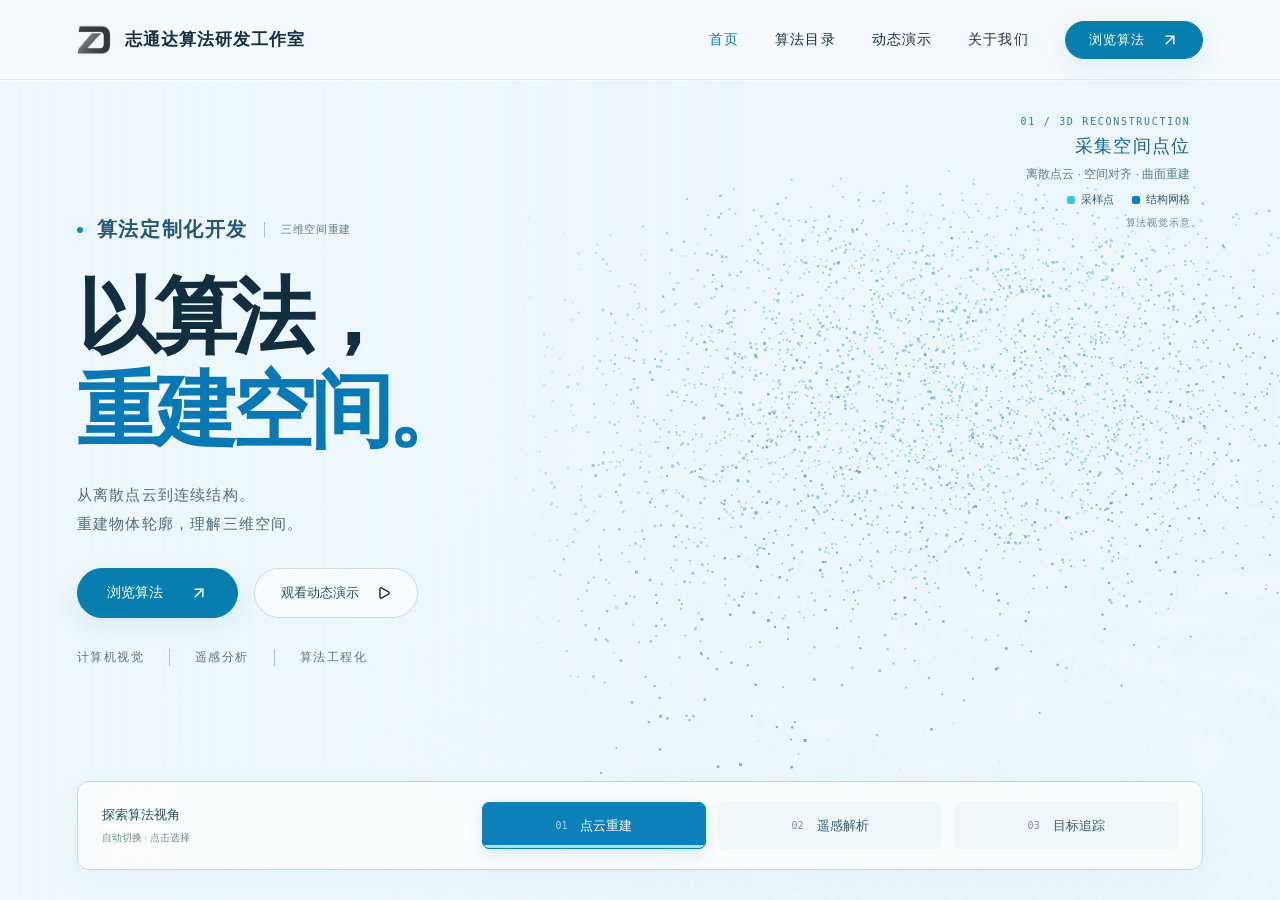
==== commit ae0463a4: "Highlight custom algorithm development on the homepage Keep 算法定制化开发 visible above the headline while" ====
--- a/index.html
+++ b/index.html
@@ -1 +1 @@
-<!doctype html><html lang="zh-CN"><head><meta charset="utf-8"><meta name="viewport" content="width=device-width,initial-scale=1,viewport-fit=cover"><title>志通达算法研发工作室｜以算法，理解世界</title><meta name="description" content="志通达算法研发工作室，专注计算机视觉、遥感分析与算法研发定制。探索六个方向、35项算法与动态效果。"><meta name="theme-color" content="#edf7fc"><link rel="icon" href="./assets/brand-logo.jpg"><link rel="preload" as="image" href="./assets/chapter-design/hero-tech-light.jpg"><link rel="stylesheet" href="./studio.css?v=layout-10"><link rel="stylesheet" href="./home.css?v=layout-10"><link rel="stylesheet" href="./app.css?v=layout-10"><link rel="stylesheet" href="./light-theme.css?v=layout-10"><link rel="stylesheet" href="./studio-system.css?v=layout-10"><link rel="stylesheet" href="./hero-motion.css?v=layout-10"><script src="./catalog-render.js?v=layout-10" defer></script><script src="./hero-motion.js?v=layout-10" defer></script><script src="./app.js?v=layout-10" defer></script></head><body class="home-page app-route-home"><a class="skip-link" href="#/algorithms/0">跳到算法目录</a><div class="reading-progress" id="reading-progress" aria-hidden="true"></div><header class="site-header home-header" id="site-header"><div class="shell header-inner"><a class="brand" href="#/home" aria-label="志通达算法研发工作室 首页"><img src="./assets/brand-logo.jpg" alt="" width="34" height="34"><strong>志通达算法研发工作室</strong></a><nav class="primary-nav" aria-label="主导航"><a href="#/home">首页</a><a href="#/algorithms/0">算法目录</a><a href="#/demos">动态演示</a><a href="#/about">关于我们</a><a class="pill" href="#/algorithms/0">浏览算法 <img class="icon" src="./assets/chapter-design/icons/arrow-up-right.svg" width="20" height="20" alt="" aria-hidden="true"></a></nav><button class="menu-toggle" id="menu-toggle" type="button" aria-expanded="false" aria-controls="mobile-menu" aria-label="打开导航"><img class="icon" src="./assets/chapter-design/icons/menu.svg" width="20" height="20" alt="" aria-hidden="true"></button></div><nav class="mobile-menu" id="mobile-menu" hidden aria-label="移动端导航"><a href="#/home">首页</a><a href="#/algorithms/0">算法目录</a><a href="#/demos">动态演示</a><a href="#/about">关于我们</a></nav></header><main><div id="view-home" class="app-view"><section class="tech-hero" id="horizon" aria-labelledby="hero-title"><div class="tech-visual" id="tech-visual" aria-hidden="true"><img src="./assets/chapter-design/hero-tech-light.jpg" alt="" width="1672" height="941" fetchpriority="high"></div><canvas id="hero-motion" aria-hidden="true"></canvas><div class="tech-shade" aria-hidden="true"></div><div class="shell tech-copy"><div class="hero-message"><p class="tech-eyebrow"><span></span><b id="hero-eyebrow">三维空间重建</b> <small>ALGORITHM R&D</small></p><h1 id="hero-title">以算法，<br><span>重建空间。</span></h1><p class="tech-sub" id="hero-sub">从离散点云到连续结构。<br>重建物体轮廓，理解三维空间。</p></div><div class="tech-actions"><a class="pill" href="#/algorithms/0">浏览算法 <img class="icon" src="./assets/chapter-design/icons/arrow-up-right.svg" width="20" height="20" alt="" aria-hidden="true"></a><a class="glass-link" href="#/demos">观看动态演示 <img class="icon" src="./assets/chapter-design/icons/play.svg" width="20" height="20" alt="" aria-hidden="true"></a></div><div class="tech-fields"><span>计算机视觉</span><span>遥感分析</span><span>算法工程化</span></div></div><div class="scene-caption"><span class="scene-overline" id="scene-overline">01 / 3D RECONSTRUCTION</span><strong id="hero-status">采集空间点位</strong><small id="hero-description">离散点云 · 空间对齐 · 曲面重建</small><div class="scene-legend" id="hero-legend" aria-label="重建图例"></div><span class="scene-disclaimer">算法视觉示意</span></div><div class="shell hero-dock"><div class="hero-mode-intro"><span>探索算法视角</span><small>自动切换 · 点击选择</small></div><div class="hero-modes" role="group" aria-label="首屏算法场景"><button class="hero-mode" data-hero-mode="reconstruction" type="button" aria-pressed="true"><span>01</span>点云重建<i class="hero-progress" aria-hidden="true"></i></button><button class="hero-mode" data-hero-mode="terrain" type="button" aria-pressed="false"><span>02</span>遥感解析<i class="hero-progress" aria-hidden="true"></i></button><button class="hero-mode" data-hero-mode="tracking" type="button" aria-pressed="false"><span>03</span>目标追踪<i class="hero-progress" aria-hidden="true"></i></button></div></div></section></div><div id="view-algorithms" class="app-view" hidden><div class="shell view-shell"><div class="view-heading"><div><p class="view-eyebrow">CAPABILITIES / 算法能力</p><h1 class="view-title">面向场景的算法。</h1><p class="view-description">六个方向，35 项算法。选择分类，直接查看效果。</p></div><a class="view-crosslink" href="#/demos">观看动态演示 <img class="icon" src="./assets/chapter-design/icons/arrow-up-right.svg" width="20" height="20" alt="" aria-hidden="true"></a></div></div><nav class="chapter-index" aria-label="算法分类"><div class="shell index-inner"><div class="index-links"><a data-chapter-link="0" href="#/algorithms/0" aria-current="true"><span>01</span>地物提取</a><a data-chapter-link="1" href="#/algorithms/1" ><span>02</span>检测与追踪</a><a data-chapter-link="2" href="#/algorithms/2" ><span>03</span>时空变化</a><a data-chapter-link="3" href="#/algorithms/3" ><span>04</span>影像处理</a><a data-chapter-link="4" href="#/algorithms/4" ><span>05</span>农林生态</a><a data-chapter-link="5" href="#/algorithms/5" ><span>06</span>安全与质检</a></div></div></nav><div class="chapters"><section class="algorithm-chapter " id="cap-panel-0" data-group="0" aria-labelledby="chapter-title-0"><div class="shell"><div class="chapter-kicker" id="algorithm-0-overview"><em>01 /</em><span>地物提取</span></div><div class="chapter-heading"><h2 id="chapter-title-0">看清每一处边界。</h2><p>从影像中识别建筑、水体与地块。</p></div><div class="chapter-body workspace-panel"><figure class="chapter-feature" id="feature-0" aria-labelledby="feature-title-0" data-selected="0-1"><div class="stage-frame is-comparison"><div class="comparison" data-compare style="--split:50%"><img src="./assets/chapter-design/field-before.jpg" alt="地块提取：原始影像" loading="lazy"><img class="compare-after" src="./assets/chapter-design/field-after.jpg" alt="地块提取：边界示意" loading="lazy"><span class="comparison-handle"><span><img class="icon" src="./assets/chapter-design/icons/chevrons-left-right.svg" width="20" height="20" alt="" aria-hidden="true"></span></span><span class="compare-label before">原始影像</span><span class="compare-label after">边界示意</span><input type="range" min="0" max="100" value="50" aria-label="地块提取前后对比，左右拖动或使用方向键" aria-valuetext="原始影像 50%，边界示意 50%"></div></div><figcaption><div class="feature-caption"><h3 id="feature-title-0">地块提取</h3><p>识别农田边界，呈现地块轮廓。</p></div><div class="feature-meta"><span>效果示意 · 拖动查看</span><a href="./assets/algorithm-effects/web/field-segmentation.jpg" target="_blank" rel="noopener">查看完整示例 <img class="icon" src="./assets/chapter-design/icons/arrow-up-right.svg" width="20" height="20" alt="" aria-hidden="true"></a></div><dl class="feature-details"><div><dt>输入</dt><dd>遥感影像</dd></div><div><dt>输出</dt><dd>地块边界与分布</dd></div></dl></figcaption></figure><ul class="algorithm-list" aria-label="地物提取具体算法"><li id="algorithm-0-0"><button class="algorithm-choice" type="button" data-algorithm="0-0" aria-pressed="false" aria-controls="feature-0"><img class="algorithm-thumb" src="./assets/algorithm-effects/web/building.jpg" alt="" width="96" height="63" loading="lazy"><span><strong>建筑物提取</strong><small>识别建筑轮廓</small></span><img class="icon" src="./assets/chapter-design/icons/arrow-up-right.svg" width="20" height="20" alt="" aria-hidden="true"></button></li><li id="algorithm-0-1"><button class="algorithm-choice" type="button" data-algorithm="0-1" aria-pressed="true" aria-controls="feature-0"><img class="algorithm-thumb" src="./assets/chapter-design/field-before.jpg" alt="" width="96" height="63" loading="lazy"><span><strong>地块提取</strong><small>提取地块边界</small></span><img class="icon" src="./assets/chapter-design/icons/arrow-up-right.svg" width="20" height="20" alt="" aria-hidden="true"></button></li><li id="algorithm-0-2"><button class="algorithm-choice" type="button" data-algorithm="0-2" aria-pressed="false" aria-controls="feature-0"><img class="algorithm-thumb" src="./assets/algorithm-effects/web/water-segmentation.jpg" alt="" width="96" height="63" loading="lazy"><span><strong>水体提取</strong><small>识别河湖范围</small></span><img class="icon" src="./assets/chapter-design/icons/arrow-up-right.svg" width="20" height="20" alt="" aria-hidden="true"></button></li><li id="algorithm-0-3"><button class="algorithm-choice" type="button" data-algorithm="0-3" aria-pressed="false" aria-controls="feature-0"><img class="algorithm-thumb" src="./assets/algorithm-effects/web/tree-species.jpg" alt="" width="96" height="63" loading="lazy"><span><strong>林地提取</strong><small>识别林地覆盖</small></span><img class="icon" src="./assets/chapter-design/icons/arrow-up-right.svg" width="20" height="20" alt="" aria-hidden="true"></button></li><li id="algorithm-0-4"><button class="algorithm-choice" type="button" data-algorithm="0-4" aria-pressed="false" aria-controls="feature-0"><img class="algorithm-thumb" src="./assets/algorithm-effects/web/greenhouse.jpg" alt="" width="96" height="63" loading="lazy"><span><strong>大棚提取</strong><small>提取农业设施</small></span><img class="icon" src="./assets/chapter-design/icons/arrow-up-right.svg" width="20" height="20" alt="" aria-hidden="true"></button></li><li id="algorithm-0-5"><button class="algorithm-choice" type="button" data-algorithm="0-5" aria-pressed="false" aria-controls="feature-0"><img class="algorithm-thumb" src="./assets/algorithm-effects/web/solar-panel-detection-segmentation.jpg" alt="" width="96" height="63" loading="lazy"><span><strong>光伏提取</strong><small>定位光伏区域</small></span><img class="icon" src="./assets/chapter-design/icons/arrow-up-right.svg" width="20" height="20" alt="" aria-hidden="true"></button></li></ul></div></div></section><section class="algorithm-chapter reverse" id="cap-panel-1" data-group="1" aria-labelledby="chapter-title-1"><div class="shell"><div class="chapter-kicker" id="algorithm-1-overview"><em>02 /</em><span>检测与追踪</span></div><div class="chapter-heading"><h2 id="chapter-title-1">跟随每一个目标。</h2><p>从静态识别，到连续追踪。</p></div><div class="chapter-body workspace-panel"><figure class="chapter-feature" id="feature-1" aria-labelledby="feature-title-1" data-selected="1-4"><div class="stage-frame is-video"><video src="./assets/github/traffic-tracking.mp4?v=20261113" poster="./assets/algorithm-effects/web/traffic-tracking.jpg" controls muted loop playsinline preload="metadata" data-inview-video aria-label="车辆追踪视频演示"></video></div><figcaption><div class="feature-caption"><h3 id="feature-title-1">车辆追踪</h3><p>为同一辆车关联标识，观察跨帧位置与运动轨迹。</p></div><div class="feature-meta"><span>示例画面</span><a href="./assets/algorithm-effects/web/traffic-tracking.jpg" target="_blank" rel="noopener">查看完整示例 <img class="icon" src="./assets/chapter-design/icons/arrow-up-right.svg" width="20" height="20" alt="" aria-hidden="true"></a></div><dl class="feature-details"><div><dt>输入</dt><dd>连续视频帧</dd></div><div><dt>输出</dt><dd>车辆位置、标识与轨迹</dd></div></dl></figcaption></figure><ul class="algorithm-list" aria-label="检测与追踪具体算法"><li id="algorithm-1-0"><button class="algorithm-choice" type="button" data-algorithm="1-0" aria-pressed="false" aria-controls="feature-1"><img class="algorithm-thumb" src="./assets/algorithm-effects/web/uav.jpg" alt="" width="96" height="63" loading="lazy"><span><strong>无人机识别</strong><small>识别低空目标</small></span><img class="icon" src="./assets/chapter-design/icons/arrow-up-right.svg" width="20" height="20" alt="" aria-hidden="true"></button></li><li id="algorithm-1-1"><button class="algorithm-choice" type="button" data-algorithm="1-1" aria-pressed="false" aria-controls="feature-1"><img class="algorithm-thumb" src="./assets/algorithm-effects/web/dota-plane.jpg" alt="" width="96" height="63" loading="lazy"><span><strong>飞机检测</strong><small>定位飞机目标</small></span><img class="icon" src="./assets/chapter-design/icons/arrow-up-right.svg" width="20" height="20" alt="" aria-hidden="true"></button></li><li id="algorithm-1-2"><button class="algorithm-choice" type="button" data-algorithm="1-2" aria-pressed="false" aria-controls="feature-1"><img class="algorithm-thumb" src="./assets/algorithm-effects/web/dota-ship.jpg" alt="" width="96" height="63" loading="lazy"><span><strong>舰船检测</strong><small>定位水上船只</small></span><img class="icon" src="./assets/chapter-design/icons/arrow-up-right.svg" width="20" height="20" alt="" aria-hidden="true"></button></li><li id="algorithm-1-3"><button class="algorithm-choice" type="button" data-algorithm="1-3" aria-pressed="false" aria-controls="feature-1"><img class="algorithm-thumb" src="./assets/algorithm-effects/web/fire-detection.jpg" alt="" width="96" height="63" loading="lazy"><span><strong>火焰检测</strong><small>标出疑似火情</small></span><img class="icon" src="./assets/chapter-design/icons/arrow-up-right.svg" width="20" height="20" alt="" aria-hidden="true"></button></li><li id="algorithm-1-4"><button class="algorithm-choice" type="button" data-algorithm="1-4" aria-pressed="true" aria-controls="feature-1"><img class="algorithm-thumb" src="./assets/algorithm-effects/web/traffic-tracking.jpg" alt="" width="96" height="63" loading="lazy"><span><strong>车辆追踪</strong><small>关联车辆运动</small></span><img class="icon" src="./assets/chapter-design/icons/arrow-up-right.svg" width="20" height="20" alt="" aria-hidden="true"></button></li><li id="algorithm-1-5"><button class="algorithm-choice" type="button" data-algorithm="1-5" aria-pressed="false" aria-controls="feature-1"><img class="algorithm-thumb" src="./assets/algorithm-effects/web/dota-bridge.jpg" alt="" width="96" height="63" loading="lazy"><span><strong>桥梁识别</strong><small>识别桥梁位置</small></span><img class="icon" src="./assets/chapter-design/icons/arrow-up-right.svg" width="20" height="20" alt="" aria-hidden="true"></button></li></ul></div></div></section><section class="algorithm-chapter " id="cap-panel-2" data-group="2" aria-labelledby="chapter-title-2"><div class="shell"><div class="chapter-kicker" id="algorithm-2-overview"><em>03 /</em><span>时空变化</span></div><div class="chapter-heading"><h2 id="chapter-title-2">读懂时间留下的变化。</h2><p>让不同时间的影像，呈现变化。</p></div><div class="chapter-body workspace-panel"><figure class="chapter-feature" id="feature-2" aria-labelledby="feature-title-2" data-selected="2-1"><div class="stage-frame is-comparison"><div class="comparison" data-compare style="--split:50%"><img src="./assets/algorithm-effects/web/vegas-1999.jpg" alt="地物变化检测：1999 年影像" loading="lazy"><img class="compare-after" src="./assets/algorithm-effects/web/vegas-2024.jpg" alt="地物变化检测：2024 年影像" loading="lazy"><span class="comparison-handle"><span><img class="icon" src="./assets/chapter-design/icons/chevrons-left-right.svg" width="20" height="20" alt="" aria-hidden="true"></span></span><span class="compare-label before">1999 年影像</span><span class="compare-label after">2024 年影像</span><input type="range" min="0" max="100" value="50" aria-label="地物变化检测前后对比，左右拖动或使用方向键" aria-valuetext="1999 年影像 50%，2024 年影像 50%"></div></div><figcaption><div class="feature-caption"><h3 id="feature-title-2">地物变化检测</h3><p>对比两期影像，观察建成区扩展与水域范围变化。</p></div><div class="feature-meta"><span>双期影像对照 · 拖动查看</span><a href="./assets/algorithm-effects/web/vegas-1999.jpg" target="_blank" rel="noopener">查看原始影像 <img class="icon" src="./assets/chapter-design/icons/arrow-up-right.svg" width="20" height="20" alt="" aria-hidden="true"></a></div><dl class="feature-details"><div><dt>输入</dt><dd>对齐的多期遥感影像</dd></div><div><dt>输出</dt><dd>地物变化区域</dd></div></dl><p class="feature-notice">两期观测影像用于变化对照。</p></figcaption></figure><ul class="algorithm-list" aria-label="时空变化具体算法"><li id="algorithm-2-0"><button class="algorithm-choice" type="button" data-algorithm="2-0" aria-pressed="false" aria-controls="feature-2"><img class="algorithm-thumb" src="./assets/algorithm-effects/web/building-height-13.jpg" alt="" width="96" height="63" loading="lazy"><span><strong>建筑物变化检测</strong><small>分析双期建筑变化</small></span><img class="icon" src="./assets/chapter-design/icons/arrow-up-right.svg" width="20" height="20" alt="" aria-hidden="true"></button></li><li id="algorithm-2-1"><button class="algorithm-choice" type="button" data-algorithm="2-1" aria-pressed="true" aria-controls="feature-2"><img class="algorithm-thumb" src="./assets/algorithm-effects/web/vegas-1999.jpg" alt="" width="96" height="63" loading="lazy"><span><strong>地物变化检测</strong><small>观察地表范围变化</small></span><img class="icon" src="./assets/chapter-design/icons/arrow-up-right.svg" width="20" height="20" alt="" aria-hidden="true"></button></li><li id="algorithm-2-2"><button class="algorithm-choice" type="button" data-algorithm="2-2" aria-pressed="false" aria-controls="feature-2"><img class="algorithm-thumb" src="./assets/algorithm-effects/web/satellite-timeseries-map.jpg" alt="" width="96" height="63" loading="lazy"><span><strong>时序分析</strong><small>分析连续时序变化</small></span><img class="icon" src="./assets/chapter-design/icons/arrow-up-right.svg" width="20" height="20" alt="" aria-hidden="true"></button></li><li id="algorithm-2-3"><button class="algorithm-choice" type="button" data-algorithm="2-3" aria-pressed="false" aria-controls="feature-2"><img class="algorithm-thumb" src="./assets/algorithm-effects/web/building-height-0.jpg" alt="" width="96" height="63" loading="lazy"><span><strong>建筑物高度估计</strong><small>估计建筑高度</small></span><img class="icon" src="./assets/chapter-design/icons/arrow-up-right.svg" width="20" height="20" alt="" aria-hidden="true"></button></li><li id="algorithm-2-4"><button class="algorithm-choice" type="button" data-algorithm="2-4" aria-pressed="false" aria-controls="feature-2"><img class="algorithm-thumb" src="./assets/algorithm-effects/web/solar-site-suitability.jpg" alt="" width="96" height="63" loading="lazy"><span><strong>光伏选址</strong><small>筛选光伏候选地块</small></span><img class="icon" src="./assets/chapter-design/icons/arrow-up-right.svg" width="20" height="20" alt="" aria-hidden="true"></button></li></ul></div></div></section><section class="algorithm-chapter reverse" id="cap-panel-3" data-group="3" aria-labelledby="chapter-title-3"><div class="shell"><div class="chapter-kicker" id="algorithm-3-overview"><em>04 /</em><span>影像处理</span></div><div class="chapter-heading"><h2 id="chapter-title-3">让细节重新清晰。</h2><p>还原纹理，改善图像的可读性。</p></div><div class="chapter-body workspace-panel"><figure class="chapter-feature" id="feature-3" aria-labelledby="feature-title-3" data-selected="3-5"><div class="stage-frame is-comparison"><div class="comparison" data-compare style="--split:50%"><img src="./assets/algorithm-effects/web/color-before.jpg" alt="匀光匀色：处理前" loading="lazy"><img class="compare-after" src="./assets/algorithm-effects/web/color-after.jpg" alt="匀光匀色：处理后" loading="lazy"><span class="comparison-handle"><span><img class="icon" src="./assets/chapter-design/icons/chevrons-left-right.svg" width="20" height="20" alt="" aria-hidden="true"></span></span><span class="compare-label before">处理前</span><span class="compare-label after">处理后</span><input type="range" min="0" max="100" value="50" aria-label="匀光匀色前后对比，左右拖动或使用方向键" aria-valuetext="处理前 50%，处理后 50%"></div></div><figcaption><div class="feature-caption"><h3 id="feature-title-3">匀光匀色</h3><p>对比曝光补偿前后的影像，观察色彩一致性的改善。</p></div><div class="feature-meta"><span>前后对比 · 拖动查看</span><a href="./assets/algorithm-effects/web/color-before.jpg" target="_blank" rel="noopener">查看原始影像 <img class="icon" src="./assets/chapter-design/icons/arrow-up-right.svg" width="20" height="20" alt="" aria-hidden="true"></a></div><dl class="feature-details"><div><dt>输入</dt><dd>多幅待处理影像</dd></div><div><dt>输出</dt><dd>色调一致的影像</dd></div></dl></figcaption></figure><ul class="algorithm-list" aria-label="影像处理具体算法"><li id="algorithm-3-0"><button class="algorithm-choice" type="button" data-algorithm="3-0" aria-pressed="false" aria-controls="feature-3"><img class="algorithm-thumb" src="./assets/algorithm-effects/web/super-resolution.jpg" alt="" width="96" height="63" loading="lazy"><span><strong>影像超分</strong><small>改善影像细节</small></span><img class="icon" src="./assets/chapter-design/icons/arrow-up-right.svg" width="20" height="20" alt="" aria-hidden="true"></button></li><li id="algorithm-3-1"><button class="algorithm-choice" type="button" data-algorithm="3-1" aria-pressed="false" aria-controls="feature-3"><img class="algorithm-thumb" src="./assets/algorithm-effects/web/contrast-enhancement.jpg" alt="" width="96" height="63" loading="lazy"><span><strong>影像增强</strong><small>增强暗部对比度</small></span><img class="icon" src="./assets/chapter-design/icons/arrow-up-right.svg" width="20" height="20" alt="" aria-hidden="true"></button></li><li id="algorithm-3-2"><button class="algorithm-choice" type="button" data-algorithm="3-2" aria-pressed="false" aria-controls="feature-3"><img class="algorithm-thumb" src="./assets/algorithm-effects/web/image-registration.jpg" alt="" width="96" height="63" loading="lazy"><span><strong>影像配准</strong><small>对齐多源影像</small></span><img class="icon" src="./assets/chapter-design/icons/arrow-up-right.svg" width="20" height="20" alt="" aria-hidden="true"></button></li><li id="algorithm-3-3"><button class="algorithm-choice" type="button" data-algorithm="3-3" aria-pressed="false" aria-controls="feature-3"><img class="algorithm-thumb" src="./assets/algorithm-effects/web/semantic-segmentation.jpg" alt="" width="96" height="63" loading="lazy"><span><strong>场景分割</strong><small>区分场景类别</small></span><img class="icon" src="./assets/chapter-design/icons/arrow-up-right.svg" width="20" height="20" alt="" aria-hidden="true"></button></li><li id="algorithm-3-4"><button class="algorithm-choice" type="button" data-algorithm="3-4" aria-pressed="false" aria-controls="feature-3"><img class="algorithm-thumb" src="./assets/algorithm-effects/web/image-mosaic.jpg" alt="" width="96" height="63" loading="lazy"><span><strong>影像镶嵌</strong><small>融合重叠影像</small></span><img class="icon" src="./assets/chapter-design/icons/arrow-up-right.svg" width="20" height="20" alt="" aria-hidden="true"></button></li><li id="algorithm-3-5"><button class="algorithm-choice" type="button" data-algorithm="3-5" aria-pressed="true" aria-controls="feature-3"><img class="algorithm-thumb" src="./assets/algorithm-effects/web/color-before.jpg" alt="" width="96" height="63" loading="lazy"><span><strong>匀光匀色</strong><small>改善色彩一致性</small></span><img class="icon" src="./assets/chapter-design/icons/arrow-up-right.svg" width="20" height="20" alt="" aria-hidden="true"></button></li></ul></div></div></section><section class="algorithm-chapter " id="cap-panel-4" data-group="4" aria-labelledby="chapter-title-4"><div class="shell"><div class="chapter-kicker" id="algorithm-4-overview"><em>05 /</em><span>农林生态</span></div><div class="chapter-heading"><h2 id="chapter-title-4">理解土地上的生长。</h2><p>识别作物与生物，观察生态变化。</p></div><div class="chapter-body workspace-panel"><figure class="chapter-feature" id="feature-4" aria-labelledby="feature-title-4" data-selected="4-2"><div class="stage-frame is-image"><img src="./assets/algorithm-effects/web/plant-disease-explainability.jpg" alt="病叶原图、分类模型热图与热图叠加结果对照。" loading="lazy" decoding="async"></div><figcaption><div class="feature-caption"><h3 id="feature-title-4">病虫害检测</h3><p>展示叶片病害分类结果的模型关注区域。</p></div><div class="feature-meta"><span>示例画面</span><a href="./assets/algorithm-effects/web/plant-disease-explainability.jpg" target="_blank" rel="noopener">查看完整示例 <img class="icon" src="./assets/chapter-design/icons/arrow-up-right.svg" width="20" height="20" alt="" aria-hidden="true"></a></div><dl class="feature-details"><div><dt>输入</dt><dd>作物或树木图像</dd></div><div><dt>输出</dt><dd>叶片病害类别与模型关注热图</dd></div></dl></figcaption></figure><ul class="algorithm-list" aria-label="农林生态具体算法"><li id="algorithm-4-0"><button class="algorithm-choice" type="button" data-algorithm="4-0" aria-pressed="false" aria-controls="feature-4"><img class="algorithm-thumb" src="./assets/algorithm-effects/web/crop-classification.jpg" alt="" width="96" height="63" loading="lazy"><span><strong>农作物分类</strong><small>识别作物类别</small></span><img class="icon" src="./assets/chapter-design/icons/arrow-up-right.svg" width="20" height="20" alt="" aria-hidden="true"></button></li><li id="algorithm-4-1"><button class="algorithm-choice" type="button" data-algorithm="4-1" aria-pressed="false" aria-controls="feature-4"><img class="algorithm-thumb" src="./assets/algorithm-effects/web/tree-species.jpg" alt="" width="96" height="63" loading="lazy"><span><strong>树木分类</strong><small>区分树木种类</small></span><img class="icon" src="./assets/chapter-design/icons/arrow-up-right.svg" width="20" height="20" alt="" aria-hidden="true"></button></li><li id="algorithm-4-2"><button class="algorithm-choice" type="button" data-algorithm="4-2" aria-pressed="true" aria-controls="feature-4"><img class="algorithm-thumb" src="./assets/algorithm-effects/web/plant-disease-explainability.jpg" alt="" width="96" height="63" loading="lazy"><span><strong>病虫害检测</strong><small>分析叶片病害</small></span><img class="icon" src="./assets/chapter-design/icons/arrow-up-right.svg" width="20" height="20" alt="" aria-hidden="true"></button></li><li id="algorithm-4-3"><button class="algorithm-choice" type="button" data-algorithm="4-3" aria-pressed="false" aria-controls="feature-4"><img class="algorithm-thumb" src="./assets/algorithm-effects/web/sheep-detection.jpg" alt="" width="96" height="63" loading="lazy"><span><strong>羊群检测</strong><small>定位羊只与计数</small></span><img class="icon" src="./assets/chapter-design/icons/arrow-up-right.svg" width="20" height="20" alt="" aria-hidden="true"></button></li><li id="algorithm-4-4"><button class="algorithm-choice" type="button" data-algorithm="4-4" aria-pressed="false" aria-controls="feature-4"><img class="algorithm-thumb" src="./assets/algorithm-effects/web/cow-detection.jpg" alt="" width="96" height="63" loading="lazy"><span><strong>牛群检测</strong><small>定位牛只与计数</small></span><img class="icon" src="./assets/chapter-design/icons/arrow-up-right.svg" width="20" height="20" alt="" aria-hidden="true"></button></li><li id="algorithm-4-5"><button class="algorithm-choice" type="button" data-algorithm="4-5" aria-pressed="false" aria-controls="feature-4"><img class="algorithm-thumb" src="./assets/algorithm-effects/web/floating-trash.jpg" alt="" width="96" height="63" loading="lazy"><span><strong>水面垃圾识别</strong><small>定位水面漂浮物</small></span><img class="icon" src="./assets/chapter-design/icons/arrow-up-right.svg" width="20" height="20" alt="" aria-hidden="true"></button></li></ul></div></div></section><section class="algorithm-chapter reverse" id="cap-panel-5" data-group="5" aria-labelledby="chapter-title-5"><div class="shell"><div class="chapter-kicker" id="algorithm-5-overview"><em>06 /</em><span>安全与质检</span></div><div class="chapter-heading"><h2 id="chapter-title-5">让细微异常被看见。</h2><p>从巡检影像中寻找需要关注的异常。</p></div><div class="chapter-body workspace-panel"><figure class="chapter-feature" id="feature-5" aria-labelledby="feature-title-5" data-selected="5-5"><div class="stage-frame is-comparison"><div class="comparison" data-compare style="--split:50%"><img src="./assets/algorithm-effects/web/crack-input.jpg" alt="道路裂缝检测：原始图像" loading="lazy"><img class="compare-after" src="./assets/algorithm-effects/web/crack-mask.jpg" alt="道路裂缝检测：分割结果" loading="lazy"><span class="comparison-handle"><span><img class="icon" src="./assets/chapter-design/icons/chevrons-left-right.svg" width="20" height="20" alt="" aria-hidden="true"></span></span><span class="compare-label before">原始图像</span><span class="compare-label after">分割结果</span><input type="range" min="0" max="100" value="50" aria-label="道路裂缝检测前后对比，左右拖动或使用方向键" aria-valuetext="原始图像 50%，分割结果 50%"></div></div><figcaption><div class="feature-caption"><h3 id="feature-title-5">道路裂缝检测</h3><p>从路面图像中提取裂缝轮廓，输出像素级分割结果。</p></div><div class="feature-meta"><span>前后对比 · 拖动查看</span><a href="./assets/cases/crack.png" target="_blank" rel="noopener">查看完整示例 <img class="icon" src="./assets/chapter-design/icons/arrow-up-right.svg" width="20" height="20" alt="" aria-hidden="true"></a></div><dl class="feature-details"><div><dt>输入</dt><dd>路面图像</dd></div><div><dt>输出</dt><dd>裂缝轮廓或分割掩膜</dd></div></dl></figcaption></figure><ul class="algorithm-list" aria-label="安全与质检具体算法"><li id="algorithm-5-0"><button class="algorithm-choice" type="button" data-algorithm="5-0" aria-pressed="false" aria-controls="feature-5"><img class="algorithm-thumb" src="./assets/algorithm-effects/web/insulator-defects.jpg" alt="" width="96" height="63" loading="lazy"><span><strong>输电线路隐患检测</strong><small>定位输电设施隐患</small></span><img class="icon" src="./assets/chapter-design/icons/arrow-up-right.svg" width="20" height="20" alt="" aria-hidden="true"></button></li><li id="algorithm-5-1"><button class="algorithm-choice" type="button" data-algorithm="5-1" aria-pressed="false" aria-controls="feature-5"><img class="algorithm-thumb" src="./assets/algorithm-effects/web/pv-thermal-defects-confirmed.jpg" alt="" width="96" height="63" loading="lazy"><span><strong>光伏缺陷检测</strong><small>定位疑似光伏缺陷</small></span><img class="icon" src="./assets/chapter-design/icons/arrow-up-right.svg" width="20" height="20" alt="" aria-hidden="true"></button></li><li id="algorithm-5-2"><button class="algorithm-choice" type="button" data-algorithm="5-2" aria-pressed="false" aria-controls="feature-5"><img class="algorithm-thumb" src="./assets/algorithm-effects/web/helmet-demo.jpg" alt="" width="96" height="63" loading="lazy"><span><strong>安全帽识别</strong><small>识别安全帽佩戴</small></span><img class="icon" src="./assets/chapter-design/icons/arrow-up-right.svg" width="20" height="20" alt="" aria-hidden="true"></button></li><li id="algorithm-5-3"><button class="algorithm-choice" type="button" data-algorithm="5-3" aria-pressed="false" aria-controls="feature-5"><img class="algorithm-thumb" src="./assets/algorithm-effects/web/weld-defects.jpg" alt="" width="96" height="63" loading="lazy"><span><strong>焊接件缺陷检测</strong><small>定位焊接件缺陷</small></span><img class="icon" src="./assets/chapter-design/icons/arrow-up-right.svg" width="20" height="20" alt="" aria-hidden="true"></button></li><li id="algorithm-5-4"><button class="algorithm-choice" type="button" data-algorithm="5-4" aria-pressed="false" aria-controls="feature-5"><img class="algorithm-thumb" src="./assets/algorithm-effects/web/gear-defects.jpg" alt="" width="96" height="63" loading="lazy"><span><strong>齿轮瑕疵检测</strong><small>识别齿轮表面瑕疵</small></span><img class="icon" src="./assets/chapter-design/icons/arrow-up-right.svg" width="20" height="20" alt="" aria-hidden="true"></button></li><li id="algorithm-5-5"><button class="algorithm-choice" type="button" data-algorithm="5-5" aria-pressed="true" aria-controls="feature-5"><img class="algorithm-thumb" src="./assets/algorithm-effects/web/crack-input.jpg" alt="" width="96" height="63" loading="lazy"><span><strong>道路裂缝检测</strong><small>提取路面裂缝</small></span><img class="icon" src="./assets/chapter-design/icons/arrow-up-right.svg" width="20" height="20" alt="" aria-hidden="true"></button></li></ul></div></div></section></div></div><div id="view-demos" class="app-view" hidden><section class="home-demo" id="live-demo" aria-label="动态演示"><div class="shell view-shell"><div class="view-heading"><div><p class="view-eyebrow">DEMONSTRATIONS / 动态演示</p><h1 class="view-title">看见算法的运行。</h1><p class="view-description">从目标识别到连续追踪，直接观看算法效果。</p></div><a class="view-crosslink" href="#/algorithms/1">浏览检测与追踪 <img class="icon" src="./assets/chapter-design/icons/arrow-up-right.svg" width="20" height="20" alt="" aria-hidden="true"></a></div><div class="home-demo-layout workspace-panel"><div class="demo-film demo-stage"><div class="panel-bar"><span>演示画面</span><span>VIDEO / <b id="demo-index">03</b></span></div><div class="demo-video-wrap"><video id="home-video" src="./assets/github/visual-annotations.mp4?v=20261113" poster="./assets/github/visual-annotations.jpg" controls muted loop playsinline preload="metadata" style="--video-ratio:960/540" aria-label="多类型视觉结果标注"></video></div><div class="demo-film-caption"><div><h2 id="demo-name">多类型视觉结果标注</h2><p id="demo-description">以检测框、轮廓与标签呈现识别输出，便于业务复核。</p></div><small>算法效果演示</small></div></div><div class="demo-playlist"><div class="panel-bar"><span>全部演示</span><span>10 段</span></div><div class="home-demo-options"><button type="button" class="home-demo-choice" data-demo="traffic-tracking" aria-controls="home-video" aria-pressed="false"><img src="./assets/github/traffic-tracking.jpg" alt="" width="80" height="52" loading="lazy"><div><small>01 / DEMO</small><strong>交通目标持续追踪</strong></div><img class="icon" src="./assets/chapter-design/icons/play.svg" width="20" height="20" alt="" aria-hidden="true"></button><button type="button" class="home-demo-choice" data-demo="prompt-matting" aria-controls="home-video" aria-pressed="false"><img src="./assets/github/prompt-matting.jpg" alt="" width="80" height="52" loading="lazy"><div><small>02 / DEMO</small><strong>提示式图像抠图</strong></div><img class="icon" src="./assets/chapter-design/icons/play.svg" width="20" height="20" alt="" aria-hidden="true"></button><button type="button" class="home-demo-choice" data-demo="visual-annotations" aria-controls="home-video" aria-pressed="true"><img src="./assets/github/visual-annotations.jpg" alt="" width="80" height="52" loading="lazy"><div><small>03 / DEMO</small><strong>多类型视觉结果标注</strong></div><img class="icon" src="./assets/chapter-design/icons/play.svg" width="20" height="20" alt="" aria-hidden="true"></button><button type="button" class="home-demo-choice" data-demo="tracking-3d" aria-controls="home-video" aria-pressed="false"><img src="./assets/github/tracking-3d.jpg" alt="" width="80" height="52" loading="lazy"><div><small>04 / DEMO</small><strong>三维目标追踪</strong></div><img class="icon" src="./assets/chapter-design/icons/play.svg" width="20" height="20" alt="" aria-hidden="true"></button><button type="button" class="home-demo-choice" data-demo="pose-tracking" aria-controls="home-video" aria-pressed="false"><img src="./assets/github/pose-tracking.jpg" alt="" width="80" height="52" loading="lazy"><div><small>05 / DEMO</small><strong>人体关键点追踪</strong></div><img class="icon" src="./assets/chapter-design/icons/play.svg" width="20" height="20" alt="" aria-hidden="true"></button><button type="button" class="home-demo-choice" data-demo="camera-motion" aria-controls="home-video" aria-pressed="false"><img src="./assets/github/camera-motion.jpg" alt="" width="80" height="52" loading="lazy"><div><small>06 / DEMO</small><strong>运动相机下的目标追踪</strong></div><img class="icon" src="./assets/chapter-design/icons/play.svg" width="20" height="20" alt="" aria-hidden="true"></button><button type="button" class="home-demo-choice" data-demo="pedestrian-tracking" aria-controls="home-video" aria-pressed="false"><img src="./assets/github/pedestrian-tracking.jpg" alt="" width="80" height="52" loading="lazy"><div><small>07 / DEMO</small><strong>行人目标追踪</strong></div><img class="icon" src="./assets/chapter-design/icons/play.svg" width="20" height="20" alt="" aria-hidden="true"></button><button type="button" class="home-demo-choice" data-demo="pose-frame-skipping" aria-controls="home-video" aria-pressed="false"><img src="./assets/github/pose-frame-skipping.jpg" alt="" width="80" height="52" loading="lazy"><div><small>08 / DEMO</small><strong>间隔帧姿态追踪</strong></div><img class="icon" src="./assets/chapter-design/icons/play.svg" width="20" height="20" alt="" aria-hidden="true"></button><button type="button" class="home-demo-choice" data-demo="traffic-mmdet" aria-controls="home-video" aria-pressed="false"><img src="./assets/github/traffic-mmdet.jpg" alt="" width="80" height="52" loading="lazy"><div><small>09 / DEMO</small><strong>交通检测与轨迹关联</strong></div><img class="icon" src="./assets/chapter-design/icons/play.svg" width="20" height="20" alt="" aria-hidden="true"></button><button type="button" class="home-demo-choice" data-demo="traffic-yolov7" aria-controls="home-video" aria-pressed="false"><img src="./assets/github/traffic-yolov7.jpg" alt="" width="80" height="52" loading="lazy"><div><small>10 / DEMO</small><strong>道路车辆追踪</strong></div><img class="icon" src="./assets/chapter-design/icons/play.svg" width="20" height="20" alt="" aria-hidden="true"></button></div></div></div></div></section></div><div id="view-about" class="app-view" hidden><section class="home-about" id="about"><div class="shell view-shell"><div class="view-heading"><div><p class="view-eyebrow">ABOUT / 志通达算法研发工作室</p><h1 class="view-title">所想，皆可抵达。</h1><p class="view-description">专注计算机视觉、遥感分析与算法研发定制。</p></div></div><div class="about-links"><a class="pill" href="#/algorithms/0">探索算法 <img class="icon" src="./assets/chapter-design/icons/arrow-up-right.svg" width="20" height="20" alt="" aria-hidden="true"></a><a class="glass-link" href="#/demos">观看动态演示 <img class="icon" src="./assets/chapter-design/icons/play.svg" width="20" height="20" alt="" aria-hidden="true"></a></div><div class="footer-bottom"><p>© 2026 志通达算法研发工作室</p><nav aria-label="页尾导航"><a href="#/home">首页</a><a href="#/algorithms/0">算法目录</a><a href="#/demos">动态演示</a><a href="#/about">关于我们</a></nav></div></div></section></div></main><script type="application/json" id="studio-catalog">{"version":1,"generatedAt":"2026-11-12","pathBase":"site-root","groups":[{"id":"0","anchor":"cap-panel-0","title":"地物提取","description":"从卫星与航空影像中提取目标边界、类别与空间分布。","headline":"看清每一处边界。","featuredId":"0-1","items":[{"id":"0-0","anchor":"algorithm-0-0","name":"建筑物提取","description":"从卫星或航拍影像中提取建筑物轮廓，形成建筑分布结果。","shortDescription":"识别建筑轮廓","input":"卫星或航拍影像","output":"建筑物轮廓与位置","application":"城市底图更新、建筑资源调查、园区资产管理","example":"./assets/algorithm-effects/web/building.jpg","image":"./assets/algorithm-effects/web/building.jpg","alt":"建筑影像、参考标注与建筑预测掩膜对照","mediaCaption":"将建筑从背景中分离，输出可查看的区域掩膜。","source":"https://raw.githubusercontent.com/developmentseed/looking-glass-pub/master/lg_loop.gif","sourceDetails":{"author":"developmentseed","license":"MIT","licensePath":"assets/algorithm-effects/notices/developmentseed--looking-glass-pub.txt","changes":"Scaled for website display and JPEG encoded. GIF sources use a still frame. Original figure content and markings retained."},"algorithmSource":{"name":"Looking Glass · 建筑物分割","repository":"developmentseed/looking-glass-pub","repositoryUrl":"https://github.com/developmentseed/looking-glass-pub","exampleUrl":"https://github.com/developmentseed/looking-glass-pub/blob/master/docker_pred_example.ipynb","summary":"用 DeepLabV3+ 将卫星影像分成建筑与背景，提供预测 Notebook 与边界距离输出。","requirements":"按仓库准备 TensorFlow 环境、卫星瓦片和预训练模型。","license":"MIT"},"mediaNote":"三联图包含影像、参考标注与距离/概率预测可视化；不要把热图说成已矢量化的精确建筑轮廓。","presentation":"image","width":1200,"height":500},{"id":"0-1","anchor":"algorithm-0-1","name":"地块提取","description":"根据影像中的边界与纹理划分地块，辅助地块调查与管理。","shortDescription":"提取地块边界","input":"遥感影像","output":"地块边界与分布","application":"地块调查、农业地块管理、用地范围统计","example":"./assets/algorithm-effects/web/field-segmentation.jpg","image":"./assets/algorithm-effects/web/field-segmentation.jpg","alt":"农田影像与地块语义及实例分割结果对照","mediaCaption":"识别农田边界，呈现地块轮廓。","source":"https://raw.githubusercontent.com/fieldsoftheworld/ftw-baselines/main/assets/sample1.png","sourceDetails":{"author":"fieldsoftheworld","license":"MIT","licensePath":"assets/algorithm-effects/notices/fieldsoftheworld--ftw-baselines.txt","changes":"Scaled for website display and JPEG encoded. GIF sources use a still frame. Original figure content and markings retained."},"algorithmSource":{"name":"FTW · 农田地块边界","repository":"fieldsoftheworld/ftw-baselines","repositoryUrl":"https://github.com/fieldsoftheworld/ftw-baselines","exampleUrl":"https://github.com/fieldsoftheworld/ftw-baselines/blob/main/README.md","summary":"提供农田边界分割的基线模型、训练配置与推理工具，输出地块边界结果。","requirements":"使用 ftw-tools，按说明下载样本和对应模型权重。","license":"MIT"},"mediaNote":"五联研究图包含 Window A / Window B / Semantic 2-class / Semantic 3-class / Instance class；各面板关系需保留，不能把两个输入窗口当作前后处理对比。","presentation":"image","width":1000,"height":196,"compareBefore":"./assets/chapter-design/field-before.jpg","compareAfter":"./assets/chapter-design/field-after.jpg","beforeLabel":"原始影像","afterLabel":"边界示意","illustrative":true},{"id":"0-2","anchor":"algorithm-0-2","name":"水体提取","description":"识别河流、湖泊等水域，提取水体范围与边界。","shortDescription":"识别河湖范围","input":"遥感影像","output":"水体范围与边界","application":"水域调查、水面变化监测、河湖巡查","example":"./assets/algorithm-effects/web/water-segmentation.jpg","image":"./assets/algorithm-effects/web/water-segmentation.jpg","alt":"水体影像、参考掩膜与预测掩膜对照。","mediaCaption":"对遥感影像中的水域进行像素级分割，输出水体范围与边界。","source":"https://raw.githubusercontent.com/busayojee/sat-water/main/assets/results/prediciton_unet.png","sourceDetails":{"author":"Busayo Alabi / busayojee","license":"MIT","licensePath":"./assets/algorithm-effects/licenses/WATER-MIT.txt","attributionURL":"https://github.com/busayojee/sat-water","changes":"Scaled for website display and JPEG encoded. GIF sources use a still frame. Original figure content and markings retained."},"algorithmSource":{"name":"eo-learn · 水体监测","repository":"sentinel-hub/eo-learn","repositoryUrl":"https://github.com/sentinel-hub/eo-learn","exampleUrl":"https://github.com/sentinel-hub/eo-learn/blob/master/README.md","summary":"示例将卫星影像处理成水体掩膜，并统计水面范围，展示完整处理链。","requirements":"部分示例需要 Sentinel Hub 账号与影像访问配置。","license":"MIT"},"presentation":"image","width":1080,"height":432},{"id":"0-3","anchor":"algorithm-0-3","name":"林地提取","description":"识别影像中的林地覆盖范围，辅助森林资源调查。","shortDescription":"识别林地覆盖","input":"遥感影像","output":"林地范围与分布","application":"森林资源调查、林地覆盖统计、生态监测","example":"./assets/algorithm-effects/web/tree-species.jpg","image":"./assets/algorithm-effects/web/tree-species.jpg","alt":"包含林木类别与草地等地物的像素级分类结果。","mediaCaption":"以像素级分类呈现林木覆盖与树种空间分布。","source":"https://github.com/QiaosiLi/tree_species_classification/assets/140426435/cd7a7add-fb14-4983-bcfe-855451216ea2","sourceDetails":{"author":"Qiaosi Li, F. K. K. Wong and T. Fung","license":"MIT","licensePath":"./assets/algorithm-effects/licenses/TREE-SPECIES-MIT.txt","attributionURL":"https://github.com/QiaosiLi/tree_species_classification","changes":"Scaled for website display and JPEG encoded. GIF sources use a still frame. Original figure content and markings retained."},"algorithmSource":{"name":"Dynamic World · 林木覆盖","repository":"google/dynamicworld","repositoryUrl":"https://github.com/google/dynamicworld","exampleUrl":"https://github.com/google/dynamicworld/blob/master/single_image_runner.ipynb","summary":"运行九类土地覆盖模型，从 trees 类别概率或标签中提取林木覆盖区域。","requirements":"需要 TensorFlow 与符合模型波段要求的 Sentinel-2 数据。","license":"Apache-2.0"},"mediaNote":"复用的是树种与草地多类别分类图，可说明林木覆盖；没有独立验证的二值林地提取掩膜。页面说明应写林木覆盖与类别分布，不得称为二值林地提取实测结果。","presentation":"image","width":600,"height":606},{"id":"0-4","anchor":"algorithm-0-4","name":"大棚提取","description":"提取农业大棚的位置与轮廓，辅助设施农业调查。","shortDescription":"提取农业设施","input":"高分辨率遥感影像","output":"大棚轮廓与分布","application":"设施农业调查、大棚分布统计、农业用地管理","example":"./assets/algorithm-effects/web/greenhouse.jpg","image":"./assets/algorithm-effects/web/greenhouse.jpg","alt":"农业大棚提取轮廓叠加在航拍影像上","mediaCaption":"用轮廓标出集中分布的农业大棚，便于核查位置与覆盖范围。","source":"https://raw.githubusercontent.com/LFilipePacheco/greenhouse-detection-unet/main/docs/detections_overlay.png","sourceDetails":{"author":"LFilipePacheco","license":"MIT","licensePath":"assets/algorithm-effects/notices/LFilipePacheco--greenhouse-detection-unet.txt","changes":"Scaled for website display and JPEG encoded. GIF sources use a still frame. Original figure content and markings retained."},"algorithmSource":{"name":"U-Net · 农业大棚提取","repository":"LFilipePacheco/greenhouse-detection-unet","repositoryUrl":"https://github.com/LFilipePacheco/greenhouse-detection-unet","exampleUrl":"https://github.com/LFilipePacheco/greenhouse-detection-unet/blob/main/README.md","summary":"包含大棚影像分割、训练与推理流程，并展示提取轮廓覆盖在原图上的结果。","requirements":"使用 TensorFlow、rasterio 和 GeoPandas，按说明准备影像与标注。","license":"MIT"},"presentation":"image","width":1000,"height":417},{"id":"0-5","anchor":"algorithm-0-5","name":"光伏提取","description":"识别集中式与分布式光伏区域，提取设施的位置与范围。","shortDescription":"定位光伏区域","input":"高分辨率遥感影像","output":"光伏区域轮廓与位置","application":"光伏资源调查、设施分布统计、能源资产管理","example":"./assets/algorithm-effects/web/solar-panel-detection-segmentation.jpg","image":"./assets/algorithm-effects/web/solar-panel-detection-segmentation.jpg","alt":"光伏影像、参考掩膜和预测分割结果对照","mediaCaption":"从影像中分离光伏组件区域，输出对应的分割掩膜。","source":"https://raw.githubusercontent.com/i1idan/solar-panel-detection-segmentation/main/static/seg.png","sourceDetails":{"author":"i1idan","license":"MIT","licensePath":"assets/algorithm-effects/notices/i1idan--solar-panel-detection-segmentation.txt","changes":"Scaled for website display and JPEG encoded. GIF sources use a still frame. Original figure content and markings retained."},"algorithmSource":{"name":"DeepSolar · 光伏设施识别","repository":"wangzhecheng/DeepSolar","repositoryUrl":"https://github.com/wangzhecheng/DeepSolar","exampleUrl":"https://github.com/wangzhecheng/DeepSolar/blob/master/README.md","summary":"从高分辨率影像中识别光伏设施，仓库提供模型训练、定位与结果整理流程。","requirements":"需按项目说明准备训练影像、标签和相应的 TensorFlow 环境。","license":"MIT"},"presentation":"image","width":850,"height":642}]},{"id":"1","anchor":"cap-panel-1","title":"检测与追踪","description":"识别重点目标，在连续画面中关联位置与运动轨迹。","headline":"跟随每一个目标。","featuredId":"1-4","items":[{"id":"1-0","anchor":"algorithm-1-0","name":"无人机识别","description":"识别图像或视频中的无人机目标，标记目标位置。","shortDescription":"识别低空目标","input":"图像或视频帧","output":"无人机类别与位置","application":"空域目标观察、低空巡查、无人机目标定位","example":"./assets/algorithm-effects/web/uav.jpg","image":"./assets/algorithm-effects/web/uav.jpg","alt":"红外与可见光无人机目标跟踪画面","mediaCaption":"在连续画面中定位无人机目标并持续跟踪位置。","source":"https://raw.githubusercontent.com/ZhaoJ9014/Anti-UAV/master/Fig/1.gif","sourceDetails":{"author":"ZhaoJ9014","license":"MIT","licensePath":"assets/algorithm-effects/notices/ZhaoJ9014--Anti-UAV.txt","changes":"Scaled for website display and JPEG encoded. GIF sources use a still frame. Original figure content and markings retained."},"algorithmSource":{"name":"Anti-UAV · 无人机目标定位","repository":"ZhaoJ9014/Anti-UAV","repositoryUrl":"https://github.com/ZhaoJ9014/Anti-UAV","exampleUrl":"https://github.com/ZhaoJ9014/Anti-UAV/blob/master/README.md","summary":"提供可见光与红外无人机目标的跟踪基线、数据说明和评估代码。","requirements":"根据所选基线下载 Anti-UAV 数据与模型，检测和持续跟踪任务需区分。","license":"MIT"},"mediaNote":"该图展示可见光/红外无人机持续跟踪，适合目标定位示例，不代表所有无人机检测场景。","presentation":"image","width":640,"height":256},{"id":"1-1","anchor":"algorithm-1-1","name":"飞机检测","description":"检测影像中的飞机目标，形成位置标注。","shortDescription":"定位飞机目标","input":"航空或卫星影像","output":"飞机目标位置","application":"机场设施调查、航空影像解译、飞机目标统计","example":"./assets/algorithm-effects/web/dota-plane.jpg","image":"./assets/algorithm-effects/web/dota-plane.jpg","alt":"遥感影像中飞机目标的旋转检测框结果","mediaCaption":"用旋转检测框标出飞机位置与朝向。","source":"https://raw.githubusercontent.com/SJTU-Thinklab-Det/DOTA-DOAI/master/FPN_Tensorflow_Rotation/demo1.png","sourceDetails":{"author":"SJTU-Thinklab-Det","license":"MIT","licensePath":"assets/algorithm-effects/notices/SJTU-Thinklab-Det--DOTA-DOAI.txt","changes":"Cropped to the aircraft panel, scaled for website display and JPEG encoded. Original figure content and markings retained."},"algorithmSource":{"name":"MMRotate · 飞机旋转框检测","repository":"open-mmlab/mmrotate","repositoryUrl":"https://github.com/open-mmlab/mmrotate","exampleUrl":"https://github.com/open-mmlab/mmrotate/blob/main/README.md","summary":"DOTA 类别包含 plane，可使用仓库配置训练并展示飞机目标的旋转框检测。","requirements":"需准备 DOTA 数据、对应配置与模型权重，以及匹配的 MMRotate 环境。","license":"Apache-2.0"},"mediaNote":"Aircraft is panel (j), bottom second column. Cropped to a dedicated web asset.","presentation":"image","width":960,"height":1369},{"id":"1-2","anchor":"algorithm-1-2","name":"舰船检测","description":"从海面、港口等场景影像中检测舰船目标。","shortDescription":"定位水上船只","input":"卫星或航拍影像","output":"舰船目标位置","application":"港口调查、海面目标观察、舰船分布统计","example":"./assets/algorithm-effects/web/dota-ship.jpg","image":"./assets/algorithm-effects/web/dota-ship.jpg","alt":"港口影像中舰船目标的旋转检测框结果","mediaCaption":"沿舰船方向标出旋转检测框，区分密集停泊目标。","source":"https://raw.githubusercontent.com/SJTU-Thinklab-Det/DOTA-DOAI/master/FPN_Tensorflow_Rotation/demo1.png","sourceDetails":{"author":"SJTU-Thinklab-Det","license":"MIT","licensePath":"assets/algorithm-effects/notices/SJTU-Thinklab-Det--DOTA-DOAI.txt","changes":"Cropped to the ship panel, scaled for website display and JPEG encoded. Original figure content and markings retained."},"algorithmSource":{"name":"MMRotate · 舰船旋转框检测","repository":"open-mmlab/mmrotate","repositoryUrl":"https://github.com/open-mmlab/mmrotate","exampleUrl":"https://github.com/open-mmlab/mmrotate/blob/main/README.md","summary":"提供 DOTA 的 ship 类别与 HRSC 舰船数据支持，用于舰船旋转框检测实验。","requirements":"按仓库的数据准备说明选择 HRSC 或 DOTA 舰船样本与训练配置。","license":"Apache-2.0"},"mediaNote":"Ship is panel (d), top fourth column. Cropped to a dedicated web asset.","presentation":"image","width":960,"height":1422},{"id":"1-3","anchor":"algorithm-1-3","name":"火焰检测","description":"识别画面中的火焰区域，为后续人工复核提供位置线索。","shortDescription":"标出疑似火情","input":"图像或视频帧","output":"疑似火焰区域","application":"现场视频巡查、火情线索发现、重点区域复核","example":"./assets/algorithm-effects/web/fire-detection.jpg","image":"./assets/algorithm-effects/web/fire-detection.jpg","alt":"多种场景中的火焰检测框结果","mediaCaption":"标出疑似火焰区域，提供位置与类别线索。","source":"https://raw.githubusercontent.com/spacewalk01/yolov5-fire-detection/main/results/val_batch2_pred_1.jpg","sourceDetails":{"author":"spacewalk01","license":"MIT","licensePath":"assets/algorithm-effects/notices/spacewalk01--yolov5-fire-detection.txt","changes":"Scaled for website display and JPEG encoded. GIF sources use a still frame. Original figure content and markings retained."},"algorithmSource":{"name":"YOLO · 火焰检测","repository":"spacewalk01/yolov5-fire-detection","repositoryUrl":"https://github.com/spacewalk01/yolov5-fire-detection","exampleUrl":"https://github.com/spacewalk01/yolov5-fire-detection/blob/main/README.md","summary":"提供火焰图像训练说明和视频检测示例，输出画面中的火焰检测框。","requirements":"下载项目注明的权重或用火焰标注数据训练，依赖版本按仓库设置。","license":"MIT"},"presentation":"image","width":956,"height":727},{"id":"1-4","anchor":"algorithm-1-4","name":"车辆追踪","description":"在连续视频帧中关联车辆，记录同一目标的运动轨迹。","shortDescription":"关联车辆运动","input":"连续视频帧","output":"车辆位置、标识与轨迹","application":"交通流观察、车辆轨迹分析、道路运行统计","example":"./assets/algorithm-effects/web/traffic-tracking.jpg","image":"./assets/algorithm-effects/web/traffic-tracking.jpg","alt":"道路车辆检测标识与连续运动轨迹","mediaCaption":"为同一辆车关联标识，观察跨帧位置与运动轨迹。","source":"https://raw.githubusercontent.com/tryolabs/norfair/e517b4236f6b67a6ecf342f5df1fccb7788dbc54/docs/videos/traffic.gif","sourceDetails":{"author":"Tryolabs","license":"BSD-3-Clause","licensePath":"assets/github/licenses/NORFAIR-BSD-3-Clause.txt","changes":"Scaled for website display and JPEG encoded. GIF sources use a still frame. Original figure content and markings retained."},"algorithmSource":{"name":"Norfair · 车辆持续追踪","repository":"tryolabs/norfair","repositoryUrl":"https://github.com/tryolabs/norfair","exampleUrl":"https://github.com/tryolabs/norfair/blob/master/README.md","summary":"将目标检测结果关联为车辆轨迹，仓库包含交通视频演示与运行示例。","requirements":"需要目标检测器、Norfair 和输入视频，按示例配置检测模型。","license":"BSD-3-Clause"},"video":"./assets/github/traffic-tracking.mp4?v=20261113","presentation":"video","width":960,"height":246},{"id":"1-5","anchor":"algorithm-1-5","name":"桥梁识别","description":"识别影像中的桥梁目标，辅助设施调查与定位。","shortDescription":"识别桥梁位置","input":"遥感或航拍影像","output":"桥梁目标位置","application":"交通设施调查、桥梁定位、基础设施管理","example":"./assets/algorithm-effects/web/dota-bridge.jpg","image":"./assets/algorithm-effects/web/dota-bridge.jpg","alt":"遥感影像中桥梁目标的检测框结果","mediaCaption":"沿桥梁走向标出目标位置与覆盖范围。","source":"https://raw.githubusercontent.com/SJTU-Thinklab-Det/DOTA-DOAI/master/FPN_Tensorflow_Rotation/demo1.png","sourceDetails":{"author":"SJTU-Thinklab-Det","license":"MIT","licensePath":"assets/algorithm-effects/notices/SJTU-Thinklab-Det--DOTA-DOAI.txt","changes":"Cropped to the bridge panel, scaled for website display and JPEG encoded. Original figure content and markings retained."},"algorithmSource":{"name":"MMRotate · 桥梁目标检测","repository":"open-mmlab/mmrotate","repositoryUrl":"https://github.com/open-mmlab/mmrotate","exampleUrl":"https://github.com/open-mmlab/mmrotate/blob/main/README.md","summary":"DOTA 中包含 bridge 类别，可用旋转框检测配置训练和定位桥梁目标。","requirements":"需使用含桥梁标注的 DOTA 数据和匹配配置，遥感尺度需与训练数据对应。","license":"Apache-2.0"},"mediaNote":"Bridge is panel (k), bottom right. Cropped to a dedicated web asset.","presentation":"image","width":960,"height":593}]},{"id":"2","anchor":"cap-panel-2","title":"时空变化","description":"对比多期观测，理解空间变化与长期趋势。","headline":"读懂时间留下的变化。","featuredId":"2-1","items":[{"id":"2-0","anchor":"algorithm-2-0","name":"建筑物变化检测","description":"对比同一区域的不同时期影像，标出建筑新增、拆除等变化。","shortDescription":"分析双期建筑变化","input":"对齐的多期遥感影像","output":"建筑变化区域","application":"城市更新调查、建筑新增与拆除核查","example":"./assets/algorithm-effects/web/building-height-13.jpg","image":"./assets/algorithm-effects/web/building-height-13.jpg","alt":"同一区域双期建筑密度与高度变化分布图","mediaCaption":"用正负差值区分建筑密度与高度的变化区域。","source":"https://github.com/microsoft/buildings/blob/main/tutorials/building-volume-tutorial.ipynb","sourceDetails":{"author":"Microsoft AI for Good","license":"MIT (code/plot); CDLA-Permissive-2.0 (underlying data)","licensePath":"assets/algorithm-effects/notices/microsoft--buildings.txt","changes":"Scaled for website display and JPEG encoded. GIF sources use a still frame. Original figure content and markings retained."},"algorithmSource":{"name":"Open-CD · 建筑物变化检测","repository":"likyoo/open-cd","repositoryUrl":"https://github.com/likyoo/open-cd","exampleUrl":"https://github.com/likyoo/open-cd/blob/main/README.md","summary":"提供 LEVIR-CD 等双时相建筑变化数据的训练配置和评估流程。","requirements":"准备配准后的双期影像、变化标签以及对应配置和权重。","license":"Apache-2.0"},"mediaNote":"该图为双期建筑密度和高度差值分布；不要称作逐栋建筑变化检测掩膜。","presentation":"image","width":1000,"height":421},{"id":"2-1","anchor":"algorithm-2-1","name":"地物变化检测","description":"对比多期影像，定位地物覆盖发生变化的区域。","shortDescription":"观察地表范围变化","input":"对齐的多期遥感影像","output":"地物变化区域","application":"区域变化调查、用地变化复核、专题制图","example":"#change-compare","image":"./assets/algorithm-effects/web/vegas-1999.jpg","alt":"同一区域的两期卫星影像","mediaCaption":"对比两期影像，观察建成区扩展与水域范围变化。","source":"https://www.usgs.gov/media/before-after/las-vegas-through-landsat-7s-eyes","sourceDetails":{"author":"USGS","license":"Public domain","licensePath":"assets/cases/NOTICE.md","changes":"Scaled for website display and JPEG encoded. GIF sources use a still frame. Original figure content and markings retained."},"algorithmSource":{"name":"Open-CD · 地物变化检测","repository":"likyoo/open-cd","repositoryUrl":"https://github.com/likyoo/open-cd","exampleUrl":"https://github.com/likyoo/open-cd/blob/main/README.md","summary":"支持 SECOND 等地物变化数据与变化检测模型，形成两期影像的变化区域。","requirements":"根据所选数据集准备双时相影像及标签，按仓库说明配置训练环境。","license":"Apache-2.0"},"compareBefore":"./assets/algorithm-effects/web/vegas-1999.jpg","beforeLabel":"1999 年影像","compareAfter":"./assets/algorithm-effects/web/vegas-2024.jpg","afterLabel":"2024 年影像","mediaNote":"两张图是同一区域不同年份卫星观测，用于双期对照；不是模型自动输出的变化掩膜。","presentation":"compare","width":850,"height":614},{"id":"2-2","anchor":"algorithm-2-2","name":"时序分析","description":"分析同一区域的连续观测，呈现目标随时间的变化趋势。","shortDescription":"分析连续时序变化","input":"连续多期影像或观测数据","output":"时序变化曲线与区域","application":"区域发展观察、植被时序分析、长期变化统计","example":"./assets/algorithm-effects/web/satellite-timeseries-map.jpg","image":"./assets/algorithm-effects/web/satellite-timeseries-map.jpg","alt":"NDVI 变化曲线与时间序列地表类别对照","mediaCaption":"沿时间轴查看植被指数变化及对应的地表覆盖类别。","source":"https://raw.githubusercontent.com/e-sensing/sits/master/man/figures/README-unnamed-chunk-9-1.png","sourceDetails":{"author":"e-sensing","license":"GPL-2.0","licensePath":"assets/algorithm-effects/notices/e-sensing--sits.txt","changes":"Scaled for website display and JPEG encoded. GIF sources use a still frame. Original figure content and markings retained."},"algorithmSource":{"name":"sits · 卫星影像时序分析","repository":"e-sensing/sits","repositoryUrl":"https://github.com/e-sensing/sits","exampleUrl":"https://github.com/e-sensing/sits/blob/master/README.md","summary":"在 R 中组织卫星影像时间序列，进行样本分类、时序分析与结果制图。","requirements":"需要 R、sits 及可访问的时序影像数据，示例按数据立方配置执行。","license":"GPL-2.0"},"presentation":"image","width":672,"height":336},{"id":"2-3","anchor":"algorithm-2-3","name":"建筑物高度估计","description":"结合可用影像和空间信息，估计建筑物高度。","shortDescription":"估计建筑高度","input":"影像及可用空间信息","output":"建筑物高度估计值","application":"城市三维分析、建筑高度分布调查","example":"./assets/algorithm-effects/web/building-height-0.jpg","image":"./assets/algorithm-effects/web/building-height-0.jpg","alt":"建筑密度与建筑高度米制空间分布对照","mediaCaption":"以颜色呈现建筑高度估计值，查看空间分布与密度差异。","source":"https://github.com/microsoft/buildings/blob/main/tutorials/building-volume-tutorial.ipynb","sourceDetails":{"author":"Microsoft AI for Good","license":"MIT (code/plot); CDLA-Permissive-2.0 (underlying data)","licensePath":"assets/algorithm-effects/notices/microsoft--buildings.txt","changes":"Scaled for website display and JPEG encoded. GIF sources use a still frame. Original figure content and markings retained."},"algorithmSource":{"name":"TEMPO · 建筑密度与高度","repository":"microsoft/buildings","repositoryUrl":"https://github.com/microsoft/buildings","exampleUrl":"https://github.com/microsoft/buildings/blob/main/README.md","summary":"提供建筑密度与高度估计的训练说明、推理代码和公开结果数据。","requirements":"复现实验需按训练说明准备数据，模型训练涉及 Planet 季度影像访问。","license":"MIT"},"mediaNote":"Extracted unchanged image/png output from executed notebook; no original standalone image URL. Must publish local PNG or inline data URL. Preserve all plot labels.","presentation":"image","width":1000,"height":435},{"id":"2-4","anchor":"algorithm-2-4","name":"光伏选址","description":"结合地形、地物和项目约束，筛选光伏建设的候选区域。","shortDescription":"筛选光伏候选地块","input":"遥感影像、地形与约束数据","output":"候选区域与筛选结果","application":"候选区域筛选、光伏资源调查、建设条件评价","example":"./assets/algorithm-effects/web/solar-site-suitability.jpg","image":"./assets/algorithm-effects/web/solar-site-suitability.jpg","alt":"光伏选址适宜性评分与候选地块","mediaCaption":"按适宜性评分区分区域，并勾勒候选建设地块。","source":"https://raw.githubusercontent.com/PranavAchar01/solar-site-suitability/main/docs/suitability_map.png","sourceDetails":{"author":"PranavAchar01","license":"MIT","licensePath":"assets/algorithm-effects/notices/PranavAchar01--solar-site-suitability.txt","changes":"Scaled for website display and JPEG encoded. GIF sources use a still frame. Original figure content and markings retained."},"algorithmSource":{"name":"QGIS · 光伏选址分析","repository":"pperillav/solar_site_suitability","repositoryUrl":"https://github.com/pperillav/solar_site_suitability","exampleUrl":"https://github.com/pperillav/solar_site_suitability/blob/main/README.md","summary":"通过坡度、朝向、太阳辐照与土地覆盖进行 AHP 多指标评价，提取候选区域。","requirements":"需要 QGIS、DEM、土地覆盖和辐照数据，并设置项目的筛选约束。","license":"GPL-3.0"},"mediaNote":"该仓库演示使用生成的输入指标栅格，只能作为方法输出示意，不是实际项目选址结果。","presentation":"image","width":1000,"height":933}]},{"id":"3","anchor":"cap-panel-3","title":"影像处理","description":"改善图像质量，完成对齐、增强、拼接与场景划分。","headline":"让细节重新清晰。","featuredId":"3-5","items":[{"id":"3-0","anchor":"algorithm-3-0","name":"影像超分","description":"提高低分辨率影像的显示细节，为后续查看和分析提供输入。","shortDescription":"改善影像细节","input":"低分辨率影像","output":"超分辨率影像","application":"低分辨率影像处理、历史图像细节改善","example":"./assets/algorithm-effects/web/super-resolution.jpg","image":"./assets/algorithm-effects/web/super-resolution.jpg","alt":"超分辨率处理前后的图像细节对照。","mediaCaption":"超分辨率处理前后的图像细节对照。","source":"https://raw.githubusercontent.com/xinntao/Real-ESRGAN/master/assets/teaser.jpg","sourceDetails":{"author":"xinntao/Real-ESRGAN","license":"BSD-3-Clause","changes":"Scaled for website display and JPEG encoded. GIF sources use a still frame. Original figure content and markings retained."},"algorithmSource":{"name":"Real-ESRGAN · 图像超分","repository":"xinntao/Real-ESRGAN","repositoryUrl":"https://github.com/xinntao/Real-ESRGAN","exampleUrl":"https://github.com/xinntao/Real-ESRGAN/blob/master/README.md","summary":"提供单张图像超分与推理示例，可观察增强前后的细节变化。","requirements":"下载对应模型权重并安装依赖，遥感影像的效果需用实际数据验证。","license":"BSD-3-Clause"},"presentation":"image","width":1000,"height":472},{"id":"3-1","anchor":"algorithm-3-1","name":"影像增强","description":"调整亮度、对比度等影像表现，改善数据的可读性。","shortDescription":"增强暗部对比度","input":"待增强影像","output":"增强后的影像","application":"低对比度图像处理、图像细节增强","example":"./assets/algorithm-effects/web/contrast-enhancement.jpg","image":"./assets/algorithm-effects/web/contrast-enhancement.jpg","alt":"增强局部对比度，呈现暗部与细节信息。","mediaCaption":"增强局部对比度，呈现暗部与细节信息。","source":"https://raw.githubusercontent.com/opencv/opencv/4.x/doc/py_tutorials/py_imgproc/py_histograms/py_histogram_equalization/images/clahe_2.jpg","sourceDetails":{"author":"OpenCV","license":"Apache-2.0","changes":"Scaled for website display and JPEG encoded. GIF sources use a still frame. Original figure content and markings retained."},"algorithmSource":{"name":"OpenCV · 对比度增强","repository":"opencv/opencv","repositoryUrl":"https://github.com/opencv/opencv","exampleUrl":"https://github.com/opencv/opencv/blob/4.x/doc/py_tutorials/py_imgproc/py_histograms/py_histogram_equalization/py_histogram_equalization.markdown","summary":"展示直方图均衡与 CLAHE 局部对比度增强，可对照处理前后的图像表现。","requirements":"安装 OpenCV 并准备输入图片，示例为图像增强方法演示。","license":"Apache-2.0"},"presentation":"image","width":384,"height":288},{"id":"3-2","anchor":"algorithm-3-2","name":"影像配准","description":"对齐不同时间或来源的影像，为变化分析和数据融合做准备。","shortDescription":"对齐多源影像","input":"参考影像与待配准影像","output":"对齐影像与配准参数","application":"多期影像对齐、多源数据融合准备","example":"./assets/algorithm-effects/web/image-registration.jpg","image":"./assets/algorithm-effects/web/image-registration.jpg","alt":"对照配准前后地物边界的位置变化。","mediaCaption":"对照配准前后地物边界的位置变化。","source":"https://raw.githubusercontent.com/GFZ/arosics/main/docs/images/animation_testcase1_zoom_L8_S2_global_coreg_before_after_900x456.gif","sourceDetails":{"author":"GFZ/arosics","license":"Apache-2.0","changes":"Scaled for website display and JPEG encoded. GIF sources use a still frame. Original figure content and markings retained."},"algorithmSource":{"name":"AROSICS · 遥感影像配准","repository":"GFZ/arosics","repositoryUrl":"https://github.com/GFZ/arosics","exampleUrl":"https://github.com/GFZ/arosics/blob/main/README.rst","summary":"提供遥感影像全局与局部配准流程，校正参考影像与目标影像的空间偏移。","requirements":"需准备有重叠范围的地理参考影像，并按说明安装 GDAL 等依赖。","license":"Apache-2.0"},"presentation":"image","width":900,"height":456},{"id":"3-3","anchor":"algorithm-3-3","name":"场景分割","description":"按道路、车辆、建筑等场景要素划分像素，形成通用区域图，供后续专题识别使用。","shortDescription":"区分场景类别","input":"待分割影像","output":"区域掩膜或分类图","application":"场景要素划分、预处理分区、专题图底图制作","example":"./assets/algorithm-effects/web/semantic-segmentation.jpg","image":"./assets/algorithm-effects/web/semantic-segmentation.jpg","alt":"按像素区分道路、车辆、建筑等区域。","mediaCaption":"按像素区分道路、车辆、建筑等区域。","source":"https://raw.githubusercontent.com/open-mmlab/mmsegmentation/main/resources/seg_demo.gif","sourceDetails":{"author":"open-mmlab/mmsegmentation","license":"Apache-2.0","changes":"Scaled for website display and JPEG encoded. GIF sources use a still frame. Original figure content and markings retained."},"algorithmSource":{"name":"MMSegmentation · 语义分割","repository":"open-mmlab/mmsegmentation","repositoryUrl":"https://github.com/open-mmlab/mmsegmentation","exampleUrl":"https://github.com/open-mmlab/mmsegmentation/blob/main/README.md","summary":"提供图像分割配置、推理演示与可视化，将图像划分为目标类别区域。","requirements":"下载与配置对应的模型权重，遥感专题任务需匹配标签与训练数据。","license":"Apache-2.0"},"presentation":"image","width":1024,"height":512},{"id":"3-4","anchor":"algorithm-3-4","name":"影像镶嵌","description":"拼接多幅具有重叠区域的影像，形成连续覆盖的图像。","shortDescription":"融合重叠影像","input":"多幅重叠影像","output":"拼接影像","application":"航拍图像拼接、区域影像整合","example":"./assets/algorithm-effects/web/image-mosaic.jpg","image":"./assets/algorithm-effects/web/image-mosaic.jpg","alt":"多张重叠影像匹配后融合为连续画面。","mediaCaption":"多张重叠影像匹配后融合为连续画面。","source":"https://raw.githubusercontent.com/CorentinBrtx/image-stitching/main/samples/panoramas/mountain.jpg","sourceDetails":{"author":"CorentinBrtx/image-stitching","license":"MIT","changes":"Scaled for website display and JPEG encoded. GIF sources use a still frame. Original figure content and markings retained."},"algorithmSource":{"name":"OpenCV · 多图拼接","repository":"opencv/opencv","repositoryUrl":"https://github.com/opencv/opencv","exampleUrl":"https://github.com/opencv/opencv/blob/4.x/samples/python/stitching_detailed.py","summary":"详细拼接示例包含特征匹配、相机估计、接缝处理与多图融合。","requirements":"需要有重叠区域的图片，示例输出全景图，地理坐标处理需另行配置。","license":"Apache-2.0"},"presentation":"image","width":1184,"height":1000},{"id":"3-5","anchor":"algorithm-3-5","name":"匀光匀色","description":"统一多幅影像的亮度与色彩表现，减少拼接处的视觉差异。","shortDescription":"改善色彩一致性","input":"多幅待处理影像","output":"色调一致的影像","application":"多幅图像色彩统一、拼接过渡优化","example":"#color-compare","image":"./assets/algorithm-effects/web/color-before.jpg","alt":"上图为补偿前，下图为曝光补偿后的拼接结果。","mediaCaption":"上图为补偿前，下图为曝光补偿后的拼接结果。","source":"https://raw.githubusercontent.com/CorentinBrtx/image-stitching/main/samples/steps/mountain_no_compensation.jpg","sourceDetails":{"author":"CorentinBrtx/image-stitching","license":"MIT","changes":"Scaled for website display and JPEG encoded. GIF sources use a still frame. Original figure content and markings retained."},"algorithmSource":{"name":"OpenCV · 曝光补偿与融合","repository":"opencv/opencv","repositoryUrl":"https://github.com/opencv/opencv","exampleUrl":"https://github.com/opencv/opencv/blob/4.x/samples/python/stitching_detailed.py","summary":"拼接示例提供曝光补偿与融合步骤，可观察多幅图像接缝处亮度差异的处理。","requirements":"使用重叠图片运行 stitching_detailed 示例，并设置曝光补偿参数。","license":"Apache-2.0"},"compareBefore":"./assets/algorithm-effects/web/color-before.jpg","beforeLabel":"处理前","compareAfter":"./assets/algorithm-effects/web/color-after.jpg","afterLabel":"处理后","presentation":"compare","width":1000,"height":844}]},{"id":"4","anchor":"cap-panel-4","title":"农林生态","description":"识别作物、树木和养殖目标，辅助资源调查与生态巡查。","headline":"理解土地上的生长。","featuredId":"4-2","items":[{"id":"4-0","anchor":"algorithm-4-0","name":"农作物分类","description":"识别影像中的作物类别，呈现种植类型与空间分布。","shortDescription":"识别作物类别","input":"遥感影像及标注样本","output":"作物类别与分布","application":"种植结构调查、农作物分布统计、农业监测","example":"./assets/algorithm-effects/web/crop-classification.jpg","image":"./assets/algorithm-effects/web/crop-classification.jpg","alt":"以不同颜色区分作物类别，并提取农田地块边界。","mediaCaption":"以不同颜色区分作物类别，并提取农田地块边界。","source":"https://raw.githubusercontent.com/VSainteuf/utae-paps/main/gfx/predictions.png","sourceDetails":{"author":"Vivien Sainte Fare Garnot and collaborators","license":"MIT","licensePath":"./assets/algorithm-effects/licenses/UTAE-MIT.txt","changes":"Scaled for website display and JPEG encoded. GIF sources use a still frame. Original figure content and markings retained."},"algorithmSource":{"name":"U-TAE / PaPs · 作物分类","repository":"VSainteuf/utae-paps","repositoryUrl":"https://github.com/VSainteuf/utae-paps","exampleUrl":"https://github.com/VSainteuf/utae-paps/blob/main/README.md","summary":"利用卫星时序影像进行农田语义与全景分割，PASTIS 标签对应作物类型。","requirements":"下载 PASTIS 数据与模型配置，在 PyTorch 环境中运行训练或推理。","license":"MIT"},"presentation":"image","width":1000,"height":271},{"id":"4-1","anchor":"algorithm-4-1","name":"树木分类","description":"结合影像特征区分树木类别，辅助林业调查。","shortDescription":"区分树木种类","input":"航拍或地面影像","output":"树木类别与位置","application":"林业调查、树种分布分析、生态资源管理","example":"./assets/algorithm-effects/web/tree-species.jpg","image":"./assets/algorithm-effects/web/tree-species.jpg","alt":"树种分类结果以不同颜色呈现树木类型及空间分布。","mediaCaption":"树种分类结果以不同颜色呈现树木类型及空间分布。","source":"https://github.com/QiaosiLi/tree_species_classification/assets/140426435/cd7a7add-fb14-4983-bcfe-855451216ea2","sourceDetails":{"author":"Qiaosi Li, Wong and Fung","license":"MIT","licensePath":"./assets/algorithm-effects/licenses/TREE-SPECIES-MIT.txt","changes":"Scaled for website display and JPEG encoded. GIF sources use a still frame. Original figure content and markings retained."},"algorithmSource":{"name":"DeepTreeAttention · 树种分类","repository":"weecology/DeepTreeAttention","repositoryUrl":"https://github.com/weecology/DeepTreeAttention","exampleUrl":"https://github.com/weecology/DeepTreeAttention/blob/main/README.md","summary":"针对 NEON 树种预测提供多模态数据处理、模型训练与结果分析流程。","requirements":"需按项目准备高光谱、RGB 和冠层高度等数据，并调整数据路径。","license":"MIT"},"presentation":"image","width":600,"height":606},{"id":"4-2","anchor":"algorithm-4-2","name":"病虫害检测","description":"对叶片病害进行分类，并以热图辅助理解模型判断。","shortDescription":"分析叶片病害","input":"作物或树木图像","output":"叶片病害类别与模型关注热图","application":"农业巡查、叶片病害筛查、样本辅助复核","example":"./assets/algorithm-effects/web/plant-disease-explainability.jpg","image":"./assets/algorithm-effects/web/plant-disease-explainability.jpg","alt":"病叶原图、分类模型热图与热图叠加结果对照。","mediaCaption":"展示叶片病害分类结果的模型关注区域。","source":"https://www.frontiersin.org/files/Articles/1412988/xml-images/fpls-15-1412988-g012.webp","sourceDetails":{"author":"R. H. Reazul Hasan Prince, Abdullah Al Mamun, Hasan Imam Peyal, Samin Miraz, Md. Nahiduzzaman, Amith Khandakar and Muhammad Abdul Manan Ayari (2024)","license":"CC-BY-4.0","licensePath":"./assets/algorithm-effects/licenses/CC-BY-4.0.txt","attributionURL":"https://doi.org/10.3389/fpls.2024.1412988","changes":"Scaled for website display and JPEG encoded. GIF sources use a still frame. Original figure content and markings retained."},"algorithmSource":{"name":"Plant Disease · 叶片病害分类","repository":"darpanhh/plant-disease-detection","repositoryUrl":"https://github.com/darpanhh/plant-disease-detection","exampleUrl":"https://github.com/darpanhh/plant-disease-detection/blob/main/README.md","summary":"提供叶片疾病分类的训练 Notebook 与交互演示，覆盖病虫害识别中的病害分类。","requirements":"需安装 TensorFlow、下载项目模型并准备叶片图片，昆虫检测需另设任务。","license":"MIT（README 声明）"},"mediaNote":"图像为病叶分类与 Grad-CAM 热图；不是像素级病斑分割，也不展示虫害定位。","presentation":"image","width":850,"height":752},{"id":"4-3","anchor":"algorithm-4-3","name":"羊群检测","description":"检测画面中的羊只，辅助群体定位和数量统计。","shortDescription":"定位羊只与计数","input":"图像或视频帧","output":"羊只位置与计数","application":"牧场巡查、羊群目标统计、航拍监测","example":"./assets/algorithm-effects/web/sheep-detection.jpg","image":"./assets/algorithm-effects/web/sheep-detection.jpg","alt":"在航拍画面中标出羊只位置，辅助群体计数。","mediaCaption":"在航拍画面中标出羊只位置，辅助群体计数。","source":"https://raw.githubusercontent.com/ICAERUS-EU/UC3_Livestock_Monitoring/main/data/Images/mauron_example1_predict_v1.png","sourceDetails":{"author":"ICAERUS / Louise Helary, Aristide Lauront, Madeline Le Pors","license":"GPL-3.0","licensePath":"./assets/algorithm-effects/licenses/ICAERUS-GPL-3.0.txt","changes":"Scaled for website display and JPEG encoded. GIF sources use a still frame. Original figure content and markings retained."},"algorithmSource":{"name":"ICAERUS · 羊群检测与计数","repository":"ICAERUS-EU/UC3_Livestock_Monitoring","repositoryUrl":"https://github.com/ICAERUS-EU/UC3_Livestock_Monitoring","exampleUrl":"https://github.com/ICAERUS-EU/UC3_Livestock_Monitoring/blob/main/README.md","summary":"提供航拍羊只检测模型、视频计数脚本和示例数据，关联目标完成羊只统计。","requirements":"选择仓库中的模型版本，下载权重，并配置视频和计数区域。","license":"GPL-3.0"},"presentation":"image","width":1000,"height":750},{"id":"4-4","anchor":"algorithm-4-4","name":"牛群检测","description":"检测画面中的牛只，辅助群体定位和数量统计。","shortDescription":"定位牛只与计数","input":"图像或视频帧","output":"牛只位置与计数","application":"牧场巡查、牛群目标定位、养殖统计","example":"./assets/algorithm-effects/web/cow-detection.jpg","image":"./assets/algorithm-effects/web/cow-detection.jpg","alt":"在牧场影像中标出牛只的位置。","mediaCaption":"在牧场影像中标出牛只的位置。","source":"https://raw.githubusercontent.com/ICAERUS-EU/UC3_Livestock_Monitoring/main/data/Images/cow_model_icon.PNG","sourceDetails":{"author":"ICAERUS / Louise Helary, Aristide Lauront, Madeline Le Pors","license":"GPL-3.0","licensePath":"./assets/algorithm-effects/licenses/ICAERUS-GPL-3.0.txt","changes":"Scaled for website display and JPEG encoded. GIF sources use a still frame. Original figure content and markings retained."},"algorithmSource":{"name":"Ultralytics · COCO 牛只检测","repository":"ultralytics/ultralytics","repositoryUrl":"https://github.com/ultralytics/ultralytics","exampleUrl":"https://github.com/ultralytics/ultralytics/blob/main/docs/en/datasets/detect/coco.md","summary":"COCO 模型包含 cow 类别，可对牛群图片执行检测并按类别筛选目标。","requirements":"使用 COCO 预训练权重与牛群图片，航拍或遮挡场景需专门验证与适配。","license":"AGPL-3.0"},"mediaNote":"图片只有 313×293 像素，不宜大幅放大。","presentation":"image","width":313,"height":293},{"id":"4-5","anchor":"algorithm-4-5","name":"水面垃圾识别","description":"识别水面的疑似漂浮垃圾，为清理与巡查提供位置线索。","shortDescription":"定位水面漂浮物","input":"水面巡查图像或视频","output":"疑似垃圾位置与类别","application":"河湖巡查、漂浮物定位、清理作业辅助","example":"./assets/algorithm-effects/web/floating-trash.jpg","image":"./assets/algorithm-effects/web/floating-trash.jpg","alt":"水面漂浮瓶类垃圾的检测结果，检测框标出了目标位置","mediaCaption":"定位水面漂浮垃圾，标记目标类别与位置。","source":"https://media.springernature.com/full/springer-static/image/art%3A10.1038%2Fs41598-024-55051-3/MediaObjects/41598_2024_55051_Fig10_HTML.jpg","sourceDetails":{"author":"Luya Chen and Jianping Zhu","license":"CC BY 4.0","changes":"Scaled for website display and JPEG encoded. GIF sources use a still frame. Original figure content and markings retained."},"algorithmSource":{"name":"A2ANet · 水面漂浮垃圾","repository":"badamsbadiu/A2ANet-Floating-Debris-Detection","repositoryUrl":"https://github.com/badamsbadiu/A2ANet-Floating-Debris-Detection","exampleUrl":"https://github.com/badamsbadiu/A2ANet-Floating-Debris-Detection/blob/main/README.md","summary":"提供面向 D_six 与 FloW-Img 的漂浮垃圾检测模型、数据配置及训练验证流程。","requirements":"需下载相应数据集并训练权重，仓库 README 注明权重另行发布安排。","license":"MIT（README 声明）"},"presentation":"image","width":850,"height":425}]},{"id":"5","anchor":"cap-panel-5","title":"安全与质检","description":"在巡检影像中定位疑似缺陷、异常与作业风险。","headline":"让细微异常被看见。","featuredId":"5-5","items":[{"id":"5-0","anchor":"algorithm-5-0","name":"输电线路隐患检测","description":"分析输电线路巡检影像，标出疑似设施隐患与周边风险。","shortDescription":"定位输电设施隐患","input":"输电线路巡检影像","output":"疑似隐患位置与类别","application":"输电设施巡检、绝缘子缺陷复核、线路维护","example":"./assets/algorithm-effects/web/insulator-defects.jpg","image":"./assets/algorithm-effects/web/insulator-defects.jpg","alt":"定位绝缘子上的闪络、破损和缺片等异常位置。","mediaCaption":"定位绝缘子上的闪络、破损和缺片等异常位置。","source":"https://mdpi-res.com/drones/drones-08-00431/article_deploy/html/images/drones-08-00431-g013-550.jpg","sourceDetails":{"author":"Yang Lu, Dahua Li, Dong Li, Xuan Li, Qiang Gao and Xiao Yu (2024)","license":"CC-BY-4.0","licensePath":"./assets/algorithm-effects/licenses/CC-BY-4.0.txt","attributionURL":"https://doi.org/10.3390/drones8090431","changes":"Scaled for website display and JPEG encoded. GIF sources use a still frame. Original figure content and markings retained."},"algorithmSource":{"name":"TLINet · 绝缘子缺陷检测","repository":"mazilishang/TLINet","repositoryUrl":"https://github.com/mazilishang/TLINet","exampleUrl":"https://github.com/mazilishang/TLINet/blob/main/README.md","summary":"针对输电线路绝缘子缺陷提供模型和实验流程，覆盖线路巡检中的设备隐患识别。","requirements":"按仓库说明准备绝缘子数据、标签与模型配置。","license":"Apache-2.0"},"presentation":"image","width":550,"height":439},{"id":"5-1","anchor":"algorithm-5-1","name":"光伏缺陷检测","description":"分析可见光或热成像数据，标出疑似光伏组件缺陷。","shortDescription":"定位疑似光伏缺陷","input":"光伏巡检图像","output":"疑似缺陷区域与类别","application":"光伏组件巡检、疑似缺陷定位、运维辅助","example":"./assets/algorithm-effects/web/pv-thermal-defects-confirmed.jpg","image":"./assets/algorithm-effects/web/pv-thermal-defects-confirmed.jpg","alt":"光伏组件缺陷的红外、灰度与伪彩色分析对照","mediaCaption":"通过红外与图像处理结果定位组件热点，辅助复核故障单元。","source":"https://mdpi-res.com/applsci/applsci-11-01835/article_deploy/html/images/applsci-11-01835-g006-550.jpg","sourceDetails":{"author":"Kuo-Chien Liao and Jau-Huai Lu","license":"CC BY 4.0","changes":"Scaled for website display and JPEG encoded. GIF sources use a still frame. Original figure content and markings retained."},"algorithmSource":{"name":"Solar Panel · 光伏缺陷检测","repository":"yugeshsivakumar/Solar-Panel-Defect-Detection","repositoryUrl":"https://github.com/yugeshsivakumar/Solar-Panel-Defect-Detection","exampleUrl":"https://github.com/yugeshsivakumar/Solar-Panel-Defect-Detection/blob/main/README.md","summary":"提供可见光和热成像光伏缺陷的预处理、训练与检测 Notebook。","requirements":"示例数据需向作者申请或自行准备，环境按对应图像分支配置。","license":"MIT"},"presentation":"image","width":550,"height":395},{"id":"5-2","anchor":"algorithm-5-2","name":"安全帽识别","description":"检测作业人员及安全帽佩戴情况，标出需要复核的目标。","shortDescription":"识别安全帽佩戴","input":"作业现场图像或视频","output":"人员位置与佩戴识别结果","application":"作业现场巡查、安全帽佩戴识别","example":"./assets/algorithm-effects/web/helmet-demo.jpg","image":"./assets/algorithm-effects/web/helmet-demo.jpg","alt":"标出作业人员头部的安全帽佩戴情况。","mediaCaption":"标出作业人员头部的安全帽佩戴情况。","source":"https://github.com/user-attachments/assets/47aacd50-89f1-4fb2-861c-adc648bdc201","sourceDetails":{"author":"BUAksakal / HelmGuard","license":"MIT","licensePath":"./assets/algorithm-effects/licenses/HELMET-MIT.txt","changes":"Scaled for website display and JPEG encoded. GIF sources use a still frame. Original figure content and markings retained."},"algorithmSource":{"name":"Construction-PPE · 安全帽识别","repository":"ultralytics/ultralytics","repositoryUrl":"https://github.com/ultralytics/ultralytics","exampleUrl":"https://github.com/ultralytics/ultralytics/blob/main/docs/en/datasets/detect/construction-ppe.md","summary":"官方示例包含 helmet 与 no_helmet 类别，提供训练、验证与推理用法。","requirements":"使用 Construction-PPE 数据配置，下载数据并训练或加载匹配权重。","license":"AGPL-3.0"},"mediaNote":"仅有静态 GIF 帧图片，当前本地没有原 GIF 或视频；不要把静态图称作可播放视频。","presentation":"image","width":640,"height":416},{"id":"5-3","anchor":"algorithm-5-3","name":"焊接件缺陷检测","description":"识别焊接件图像中的疑似缺陷，辅助工业质量检查。","shortDescription":"定位焊接件缺陷","input":"焊接件检测图像","output":"疑似缺陷位置与类别","application":"焊接质量检查、X 光图像分析、缺陷辅助复核","example":"./assets/algorithm-effects/web/weld-defects.jpg","image":"./assets/algorithm-effects/web/weld-defects.jpg","alt":"在焊缝影像中标记缺陷位置，并提取缺陷轮廓。","mediaCaption":"在焊缝影像中标记缺陷位置，并提取缺陷轮廓。","source":"https://raw.githubusercontent.com/maxkferg/metal-defect-detection/master/assets/weld-defects.png","sourceDetails":{"author":"Max Ferguson et al., Stanford Engineering Informatics Group and NIST","license":"NIST permission notice","licensePath":"./assets/algorithm-effects/licenses/NIST-METAL-DEFECTS.txt","changes":"Scaled for website display and JPEG encoded. GIF sources use a still frame. Original figure content and markings retained."},"algorithmSource":{"name":"GDXray · 焊缝缺陷分支","repository":"maxkferg/metal-defect-detection","repositoryUrl":"https://github.com/maxkferg/metal-defect-detection","exampleUrl":"https://github.com/maxkferg/metal-defect-detection/blob/master/gdxray.py","summary":"gdxray.py 包含 Welding 数据加载与检测类别，可用于焊缝 X 光缺陷训练实验。","requirements":"该项目使用较早的 Python 与 Mask R-CNN 环境，需准备焊缝数据并训练权重。","license":"NIST 使用许可"},"mediaNote":"保留原图 Ours/Ground Truth 标签；它们是来源图的标签，不是本站性能声明。","presentation":"image","width":1400,"height":332},{"id":"5-4","anchor":"algorithm-5-4","name":"齿轮瑕疵检测","description":"分析齿轮表面图像，标出疑似瑕疵区域。","shortDescription":"识别齿轮表面瑕疵","input":"齿轮表面图像","output":"疑似瑕疵区域","application":"齿轮表面检查、缺损与划痕识别","example":"./assets/algorithm-effects/web/gear-defects.jpg","image":"./assets/algorithm-effects/web/gear-defects.jpg","alt":"不同转角下齿轮表面暗斑缺陷的检测结果","mediaCaption":"在不同角度的齿轮表面标记暗斑缺陷位置。","source":"https://cdn.ncbi.nlm.nih.gov/pmc/blobs/1aed/11281048/0c8fb17257d1/sensors-24-04660-g015.jpg","sourceDetails":{"author":"Zhaoyao Shi, Yiming Fang and Huixu Song","license":"CC BY 4.0","changes":"Scaled for website display and JPEG encoded. GIF sources use a still frame. Original figure content and markings retained."},"algorithmSource":{"name":"Gear Defects · 齿轮表面检测","repository":"Yuli-Ya/Detecting-Gear-Surface-Defects","repositoryUrl":"https://github.com/Yuli-Ya/Detecting-Gear-Surface-Defects","exampleUrl":"https://github.com/Yuli-Ya/Detecting-Gear-Surface-Defects/blob/master/README.md","summary":"提供齿轮缺陷实验流程，针对断裂、缺损、划痕和正常样本进行 YOLOv3 训练。","requirements":"按 README 准备齿轮图片与标签，并配置 Darknet、类别与预训练权重。","license":"MIT"},"presentation":"image","width":773,"height":245},{"id":"5-5","anchor":"algorithm-5-5","name":"道路裂缝检测","description":"提取道路表面的裂缝位置与轮廓，辅助路面巡检。","shortDescription":"提取路面裂缝","input":"路面图像","output":"裂缝轮廓或分割掩膜","application":"道路养护巡查、路面病害定位、裂缝轮廓提取","example":"#crack-compare","image":"./assets/algorithm-effects/web/crack-input.jpg","alt":"道路原图与裂缝分割掩膜对照。","mediaCaption":"从路面图像中提取裂缝轮廓，输出像素级分割结果。","source":"https://lp0913.github.io/algorithm-studio/assets/cases/crack-input.jpg","sourceDetails":{"author":"Fan Zhao, Yu Chao and Linyun Li (2023)","license":"CC-BY-4.0","licensePath":"./assets/algorithm-effects/licenses/CC-BY-4.0.txt","attributionURL":"https://doi.org/10.3390/s23031127","changes":"Scaled for website display and JPEG encoded. GIF sources use a still frame. Original figure content and markings retained."},"algorithmSource":{"name":"U-Net · 道路裂缝分割","repository":"yakhyo/Crack-Segmentation","repositoryUrl":"https://github.com/yakhyo/Crack-Segmentation","exampleUrl":"https://github.com/yakhyo/Crack-Segmentation/blob/main/README.md","summary":"使用 PyTorch U-Net 提取道路裂缝掩膜，提供损失函数、训练与推理实现。","requirements":"准备道路裂缝图像、像素标注与匹配权重，按仓库说明运行训练或分割。","license":"MIT"},"compareBefore":"./assets/algorithm-effects/web/crack-input.jpg","beforeLabel":"原始图像","compareAfter":"./assets/algorithm-effects/web/crack-mask.jpg","afterLabel":"分割结果","mediaNote":"前后图分别为原路面与分割掩膜，尺寸高有 4px 差异，比较容器应统一显示比例。","presentation":"compare","width":820,"height":456}]}],"videos":[{"id":"traffic-tracking","file":"traffic.gif","title":"交通目标持续追踪","desc":"在道路视频中关联目标标识，形成可复核的运动轨迹。","repo":"tryolabs/norfair","license":"BSD-3-Clause","url":"https://raw.githubusercontent.com/tryolabs/norfair/e517b4236f6b67a6ecf342f5df1fccb7788dbc54/docs/videos/traffic.gif","commit":"e517b4236f6b67a6ecf342f5df1fccb7788dbc54","repository":"https://github.com/tryolabs/norfair","source_page":"https://github.com/tryolabs/norfair/blob/e517b4236f6b67a6ecf342f5df1fccb7788dbc54/README.md","license_file":"./assets/github/licenses/NORFAIR-BSD-3-Clause.txt","video":"./assets/github/traffic-tracking.mp4?v=20261113","poster":"./assets/github/traffic-tracking.jpg","original_sha256":"1f7bd15d1ad0451864646eba04270b5463d13e0c00a1f95417bda7dfc4b742cc","transform":"Up to 12 seconds; muted H.264 MP4; max width 960; derived poster at second 1.","width":960,"height":246,"source":"https://github.com/tryolabs/norfair/blob/e517b4236f6b67a6ecf342f5df1fccb7788dbc54/README.md"},{"id":"prompt-matting","title":"提示式图像抠图","desc":"通过提示选择目标，展示前景与背景分离。","repo":"shi-labs/Matting-Anything","commit":"eb01e1c1f0016e2a4d00615b115f3b5ddcd031e4","url":"https://raw.githubusercontent.com/shi-labs/Matting-Anything/eb01e1c1f0016e2a4d00615b115f3b5ddcd031e4/assets/teaser.gif","source_page":"https://github.com/shi-labs/Matting-Anything/blob/eb01e1c1f0016e2a4d00615b115f3b5ddcd031e4/assets/teaser.gif","license":"MIT","license_file":"./assets/github/licenses/MATTING-ANYTHING-MIT.txt","video":"./assets/github/prompt-matting.mp4?v=20261113","poster":"./assets/github/prompt-matting.jpg","original_sha256":"684f501b4512fb0a07cee9ac59952ff41edafab04ebb3ab40f681f3929cfd05c","transform":"Up to 12 seconds, muted H.264, max width 960, first-frame poster.","width":600,"height":120,"source":"https://github.com/shi-labs/Matting-Anything/blob/eb01e1c1f0016e2a4d00615b115f3b5ddcd031e4/assets/teaser.gif"},{"id":"visual-annotations","file":"annotation.mp4","title":"多类型视觉结果标注","desc":"以检测框、轮廓与标签呈现识别输出，便于业务复核。","repo":"roboflow/supervision","license":"MIT","url":"https://github.com/roboflow/supervision/assets/26109316/691e219c-0565-4403-9218-ab5644f39bce","commit":"50b4f2a7b2fc08e365c771e9ce43f47244bb056f","repository":"https://github.com/roboflow/supervision","source_page":"https://github.com/roboflow/supervision/blob/50b4f2a7b2fc08e365c771e9ce43f47244bb056f/README.md","license_file":"./assets/github/licenses/SUPERVISION-MIT.txt","video":"./assets/github/visual-annotations.mp4?v=20261113","poster":"./assets/github/visual-annotations.jpg","original_sha256":"e47d3d715453be6c123e6619b517d55f5c82a8544691d5be9082822023ba2172","transform":"Up to 12 seconds; muted H.264 MP4; max width 960; derived poster at second 1.","width":960,"height":540,"source":"https://github.com/roboflow/supervision/blob/50b4f2a7b2fc08e365c771e9ce43f47244bb056f/README.md"},{"id":"tracking-3d","file":"3d.gif","title":"三维目标追踪","desc":"在三维空间中关联目标位置，观察轨迹与持续跟踪结果。","repo":"tryolabs/norfair","license":"BSD-3-Clause","url":"https://raw.githubusercontent.com/tryolabs/norfair/e517b4236f6b67a6ecf342f5df1fccb7788dbc54/docs/videos/3d.gif","commit":"e517b4236f6b67a6ecf342f5df1fccb7788dbc54","repository":"https://github.com/tryolabs/norfair","source_page":"https://github.com/tryolabs/norfair/blob/e517b4236f6b67a6ecf342f5df1fccb7788dbc54/README.md","license_file":"./assets/github/licenses/NORFAIR-BSD-3-Clause.txt","video":"./assets/github/tracking-3d.mp4?v=20261113","poster":"./assets/github/tracking-3d.jpg","original_sha256":"bfbbd79e5b3c919b779119e6b2f36f7f8a48422328393647153499dfc64a19b8","transform":"Up to 12 seconds; muted H.264 MP4; max width 960; derived poster at second 1.","width":640,"height":360,"source":"https://github.com/tryolabs/norfair/blob/e517b4236f6b67a6ecf342f5df1fccb7788dbc54/README.md"},{"id":"pose-tracking","file":"alphapose.gif","title":"人体关键点追踪","desc":"通过连续关键点展示姿态变化和跨帧关联。","repo":"tryolabs/norfair","license":"BSD-3-Clause","url":"https://raw.githubusercontent.com/tryolabs/norfair/e517b4236f6b67a6ecf342f5df1fccb7788dbc54/docs/videos/alphapose.gif","commit":"e517b4236f6b67a6ecf342f5df1fccb7788dbc54","repository":"https://github.com/tryolabs/norfair","source_page":"https://github.com/tryolabs/norfair/blob/e517b4236f6b67a6ecf342f5df1fccb7788dbc54/README.md","license_file":"./assets/github/licenses/NORFAIR-BSD-3-Clause.txt","video":"./assets/github/pose-tracking.mp4?v=20261113","poster":"./assets/github/pose-tracking.jpg","original_sha256":"6b6d0dab50ee3cd8c899ea81660b2e88c6ed0c222869d1d23ff59486c410af59","transform":"Up to 12 seconds; muted H.264 MP4; max width 960; derived poster at second 1.","width":766,"height":478,"source":"https://github.com/tryolabs/norfair/blob/e517b4236f6b67a6ecf342f5df1fccb7788dbc54/README.md"},{"id":"camera-motion","file":"camera_stabilization.gif","title":"运动相机下的目标追踪","desc":"在相机移动的画面中观察稳定的目标关联。","repo":"tryolabs/norfair","license":"BSD-3-Clause","url":"https://raw.githubusercontent.com/tryolabs/norfair/e517b4236f6b67a6ecf342f5df1fccb7788dbc54/docs/videos/camera_stabilization.gif","commit":"e517b4236f6b67a6ecf342f5df1fccb7788dbc54","repository":"https://github.com/tryolabs/norfair","source_page":"https://github.com/tryolabs/norfair/blob/e517b4236f6b67a6ecf342f5df1fccb7788dbc54/README.md","license_file":"./assets/github/licenses/NORFAIR-BSD-3-Clause.txt","video":"./assets/github/camera-motion.mp4?v=20261113","poster":"./assets/github/camera-motion.jpg","original_sha256":"08d1daf2438088be54d2567bd8ffd1a5ca1c2423886fad071e591afb6062a7f8","transform":"Up to 12 seconds; muted H.264 MP4; max width 960; derived poster at second 1.","width":768,"height":576,"source":"https://github.com/tryolabs/norfair/blob/e517b4236f6b67a6ecf342f5df1fccb7788dbc54/README.md"},{"id":"pedestrian-tracking","title":"行人目标追踪","desc":"连续画面中的行人检测与编号。","repo":"tryolabs/norfair","commit":"e517b4236f6b67a6ecf342f5df1fccb7788dbc54","url":"https://raw.githubusercontent.com/tryolabs/norfair/e517b4236f6b67a6ecf342f5df1fccb7788dbc54/docs/videos/yolov5_pedestrian.gif","source_page":"https://github.com/tryolabs/norfair/blob/e517b4236f6b67a6ecf342f5df1fccb7788dbc54/docs/videos/yolov5_pedestrian.gif","license":"BSD-3-Clause","license_file":"./assets/github/licenses/NORFAIR-BSD-3-Clause.txt","video":"./assets/github/pedestrian-tracking.mp4?v=20261113","poster":"./assets/github/pedestrian-tracking.jpg","original_sha256":"5c8d5bf550d8a926f42dc33de6910b616c39cfc41a3dea12f33c497d85964059","transform":"Up to 12 seconds, muted H.264, max width 960, first-frame poster.","width":960,"height":540,"source":"https://github.com/tryolabs/norfair/blob/e517b4236f6b67a6ecf342f5df1fccb7788dbc54/docs/videos/yolov5_pedestrian.gif"},{"id":"pose-frame-skipping","title":"间隔帧姿态追踪","desc":"跳帧条件下的人体关键点关联。","repo":"tryolabs/norfair","commit":"e517b4236f6b67a6ecf342f5df1fccb7788dbc54","url":"https://raw.githubusercontent.com/tryolabs/norfair/e517b4236f6b67a6ecf342f5df1fccb7788dbc54/docs/videos/openpose_skip_3_frames.gif","source_page":"https://github.com/tryolabs/norfair/blob/e517b4236f6b67a6ecf342f5df1fccb7788dbc54/docs/videos/openpose_skip_3_frames.gif","license":"BSD-3-Clause","license_file":"./assets/github/licenses/NORFAIR-BSD-3-Clause.txt","video":"./assets/github/pose-frame-skipping.mp4?v=20261113","poster":"./assets/github/pose-frame-skipping.jpg","original_sha256":"885f0973460edc0eded0ceb23bdc0eb3f9b1e2c79fe2174c244461e962337970","transform":"Up to 12 seconds, muted H.264, max width 960, first-frame poster.","width":766,"height":478,"source":"https://github.com/tryolabs/norfair/blob/e517b4236f6b67a6ecf342f5df1fccb7788dbc54/docs/videos/openpose_skip_3_frames.gif"},{"id":"traffic-mmdet","title":"交通检测与轨迹关联","desc":"基于 MMDetection 检测结果的道路目标追踪。","repo":"tryolabs/norfair","commit":"e517b4236f6b67a6ecf342f5df1fccb7788dbc54","url":"https://raw.githubusercontent.com/tryolabs/norfair/e517b4236f6b67a6ecf342f5df1fccb7788dbc54/docs/videos/traffic_mmdet.gif","source_page":"https://github.com/tryolabs/norfair/blob/e517b4236f6b67a6ecf342f5df1fccb7788dbc54/docs/videos/traffic_mmdet.gif","license":"BSD-3-Clause","license_file":"./assets/github/licenses/NORFAIR-BSD-3-Clause.txt","video":"./assets/github/traffic-mmdet.mp4?v=20261113","poster":"./assets/github/traffic-mmdet.jpg","original_sha256":"672c6ba9e61aa4d140d2362f4c1f95c84c10162d91079907db160cc9a96e0106","transform":"Up to 12 seconds, muted H.264, max width 960, first-frame poster.","width":640,"height":360,"source":"https://github.com/tryolabs/norfair/blob/e517b4236f6b67a6ecf342f5df1fccb7788dbc54/docs/videos/traffic_mmdet.gif"},{"id":"traffic-yolov7","title":"道路车辆追踪","desc":"车辆检测结果在连续帧中的关联。","repo":"tryolabs/norfair","commit":"e517b4236f6b67a6ecf342f5df1fccb7788dbc54","url":"https://raw.githubusercontent.com/tryolabs/norfair/e517b4236f6b67a6ecf342f5df1fccb7788dbc54/docs/videos/yolov7_cars.gif","source_page":"https://github.com/tryolabs/norfair/blob/e517b4236f6b67a6ecf342f5df1fccb7788dbc54/docs/videos/yolov7_cars.gif","license":"BSD-3-Clause","license_file":"./assets/github/licenses/NORFAIR-BSD-3-Clause.txt","video":"./assets/github/traffic-yolov7.mp4?v=20261113","poster":"./assets/github/traffic-yolov7.jpg","original_sha256":"d0e9b5b09b04f5f2aeadd07d52e37e467d45a71daf2ffa88b55e2c0fe50d505e","transform":"Up to 12 seconds, muted H.264, max width 960, first-frame poster.","width":960,"height":540,"source":"https://github.com/tryolabs/norfair/blob/e517b4236f6b67a6ecf342f5df1fccb7788dbc54/docs/videos/yolov7_cars.gif"}]}</script></body></html>+<!doctype html><html lang="zh-CN"><head><meta charset="utf-8"><meta name="viewport" content="width=device-width,initial-scale=1,viewport-fit=cover"><title>志通达算法研发工作室｜以算法，理解世界</title><meta name="description" content="志通达算法研发工作室，专注计算机视觉、遥感分析与算法研发定制。探索六个方向、35项算法与动态效果。"><meta name="theme-color" content="#edf7fc"><link rel="icon" href="./assets/brand-logo.jpg"><link rel="preload" as="image" href="./assets/chapter-design/hero-tech-light.jpg"><link rel="stylesheet" href="./studio.css?v=service-11"><link rel="stylesheet" href="./home.css?v=service-11"><link rel="stylesheet" href="./app.css?v=service-11"><link rel="stylesheet" href="./light-theme.css?v=service-11"><link rel="stylesheet" href="./studio-system.css?v=service-11"><link rel="stylesheet" href="./hero-motion.css?v=service-11"><script src="./catalog-render.js?v=service-11" defer></script><script src="./hero-motion.js?v=service-11" defer></script><script src="./app.js?v=service-11" defer></script></head><body class="home-page app-route-home"><a class="skip-link" href="#/algorithms/0">跳到算法目录</a><div class="reading-progress" id="reading-progress" aria-hidden="true"></div><header class="site-header home-header" id="site-header"><div class="shell header-inner"><a class="brand" href="#/home" aria-label="志通达算法研发工作室 首页"><img src="./assets/brand-logo.jpg" alt="" width="34" height="34"><strong>志通达算法研发工作室</strong></a><nav class="primary-nav" aria-label="主导航"><a href="#/home">首页</a><a href="#/algorithms/0">算法目录</a><a href="#/demos">动态演示</a><a href="#/about">关于我们</a><a class="pill" href="#/algorithms/0">浏览算法 <img class="icon" src="./assets/chapter-design/icons/arrow-up-right.svg" width="20" height="20" alt="" aria-hidden="true"></a></nav><button class="menu-toggle" id="menu-toggle" type="button" aria-expanded="false" aria-controls="mobile-menu" aria-label="打开导航"><img class="icon" src="./assets/chapter-design/icons/menu.svg" width="20" height="20" alt="" aria-hidden="true"></button></div><nav class="mobile-menu" id="mobile-menu" hidden aria-label="移动端导航"><a href="#/home">首页</a><a href="#/algorithms/0">算法目录</a><a href="#/demos">动态演示</a><a href="#/about">关于我们</a></nav></header><main><div id="view-home" class="app-view"><section class="tech-hero" id="horizon" aria-labelledby="hero-title"><div class="tech-visual" id="tech-visual" aria-hidden="true"><img src="./assets/chapter-design/hero-tech-light.jpg" alt="" width="1672" height="941" fetchpriority="high"></div><canvas id="hero-motion" aria-hidden="true"></canvas><div class="tech-shade" aria-hidden="true"></div><div class="shell tech-copy"><p class="tech-eyebrow"><span aria-hidden="true"></span><b>算法定制化开发</b><small id="hero-eyebrow">三维空间重建</small></p><div class="hero-message"><h1 id="hero-title">以算法，<br><span>重建空间。</span></h1><p class="tech-sub" id="hero-sub">从离散点云到连续结构。<br>重建物体轮廓，理解三维空间。</p></div><div class="tech-actions"><a class="pill" href="#/algorithms/0">浏览算法 <img class="icon" src="./assets/chapter-design/icons/arrow-up-right.svg" width="20" height="20" alt="" aria-hidden="true"></a><a class="glass-link" href="#/demos">观看动态演示 <img class="icon" src="./assets/chapter-design/icons/play.svg" width="20" height="20" alt="" aria-hidden="true"></a></div><div class="tech-fields"><span>计算机视觉</span><span>遥感分析</span><span>算法工程化</span></div></div><div class="scene-caption"><span class="scene-overline" id="scene-overline">01 / 3D RECONSTRUCTION</span><strong id="hero-status">采集空间点位</strong><small id="hero-description">离散点云 · 空间对齐 · 曲面重建</small><div class="scene-legend" id="hero-legend" aria-label="重建图例"></div><span class="scene-disclaimer">算法视觉示意</span></div><div class="shell hero-dock"><div class="hero-mode-intro"><span>探索算法视角</span><small>自动切换 · 点击选择</small></div><div class="hero-modes" role="group" aria-label="首屏算法场景"><button class="hero-mode" data-hero-mode="reconstruction" type="button" aria-pressed="true"><span>01</span>点云重建<i class="hero-progress" aria-hidden="true"></i></button><button class="hero-mode" data-hero-mode="terrain" type="button" aria-pressed="false"><span>02</span>遥感解析<i class="hero-progress" aria-hidden="true"></i></button><button class="hero-mode" data-hero-mode="tracking" type="button" aria-pressed="false"><span>03</span>目标追踪<i class="hero-progress" aria-hidden="true"></i></button></div></div></section></div><div id="view-algorithms" class="app-view" hidden><div class="shell view-shell"><div class="view-heading"><div><p class="view-eyebrow">CAPABILITIES / 算法能力</p><h1 class="view-title">面向场景的算法。</h1><p class="view-description">六个方向，35 项算法。选择分类，直接查看效果。</p></div><a class="view-crosslink" href="#/demos">观看动态演示 <img class="icon" src="./assets/chapter-design/icons/arrow-up-right.svg" width="20" height="20" alt="" aria-hidden="true"></a></div></div><nav class="chapter-index" aria-label="算法分类"><div class="shell index-inner"><div class="index-links"><a data-chapter-link="0" href="#/algorithms/0" aria-current="true"><span>01</span>地物提取</a><a data-chapter-link="1" href="#/algorithms/1" ><span>02</span>检测与追踪</a><a data-chapter-link="2" href="#/algorithms/2" ><span>03</span>时空变化</a><a data-chapter-link="3" href="#/algorithms/3" ><span>04</span>影像处理</a><a data-chapter-link="4" href="#/algorithms/4" ><span>05</span>农林生态</a><a data-chapter-link="5" href="#/algorithms/5" ><span>06</span>安全与质检</a></div></div></nav><div class="chapters"><section class="algorithm-chapter " id="cap-panel-0" data-group="0" aria-labelledby="chapter-title-0"><div class="shell"><div class="chapter-kicker" id="algorithm-0-overview"><em>01 /</em><span>地物提取</span></div><div class="chapter-heading"><h2 id="chapter-title-0">看清每一处边界。</h2><p>从影像中识别建筑、水体与地块。</p></div><div class="chapter-body workspace-panel"><figure class="chapter-feature" id="feature-0" aria-labelledby="feature-title-0" data-selected="0-1"><div class="stage-frame is-comparison"><div class="comparison" data-compare style="--split:50%"><img src="./assets/chapter-design/field-before.jpg" alt="地块提取：原始影像" loading="lazy"><img class="compare-after" src="./assets/chapter-design/field-after.jpg" alt="地块提取：边界示意" loading="lazy"><span class="comparison-handle"><span><img class="icon" src="./assets/chapter-design/icons/chevrons-left-right.svg" width="20" height="20" alt="" aria-hidden="true"></span></span><span class="compare-label before">原始影像</span><span class="compare-label after">边界示意</span><input type="range" min="0" max="100" value="50" aria-label="地块提取前后对比，左右拖动或使用方向键" aria-valuetext="原始影像 50%，边界示意 50%"></div></div><figcaption><div class="feature-caption"><h3 id="feature-title-0">地块提取</h3><p>识别农田边界，呈现地块轮廓。</p></div><div class="feature-meta"><span>效果示意 · 拖动查看</span><a href="./assets/algorithm-effects/web/field-segmentation.jpg" target="_blank" rel="noopener">查看完整示例 <img class="icon" src="./assets/chapter-design/icons/arrow-up-right.svg" width="20" height="20" alt="" aria-hidden="true"></a></div><dl class="feature-details"><div><dt>输入</dt><dd>遥感影像</dd></div><div><dt>输出</dt><dd>地块边界与分布</dd></div></dl></figcaption></figure><ul class="algorithm-list" aria-label="地物提取具体算法"><li id="algorithm-0-0"><button class="algorithm-choice" type="button" data-algorithm="0-0" aria-pressed="false" aria-controls="feature-0"><img class="algorithm-thumb" src="./assets/algorithm-effects/web/building.jpg" alt="" width="96" height="63" loading="lazy"><span><strong>建筑物提取</strong><small>识别建筑轮廓</small></span><img class="icon" src="./assets/chapter-design/icons/arrow-up-right.svg" width="20" height="20" alt="" aria-hidden="true"></button></li><li id="algorithm-0-1"><button class="algorithm-choice" type="button" data-algorithm="0-1" aria-pressed="true" aria-controls="feature-0"><img class="algorithm-thumb" src="./assets/chapter-design/field-before.jpg" alt="" width="96" height="63" loading="lazy"><span><strong>地块提取</strong><small>提取地块边界</small></span><img class="icon" src="./assets/chapter-design/icons/arrow-up-right.svg" width="20" height="20" alt="" aria-hidden="true"></button></li><li id="algorithm-0-2"><button class="algorithm-choice" type="button" data-algorithm="0-2" aria-pressed="false" aria-controls="feature-0"><img class="algorithm-thumb" src="./assets/algorithm-effects/web/water-segmentation.jpg" alt="" width="96" height="63" loading="lazy"><span><strong>水体提取</strong><small>识别河湖范围</small></span><img class="icon" src="./assets/chapter-design/icons/arrow-up-right.svg" width="20" height="20" alt="" aria-hidden="true"></button></li><li id="algorithm-0-3"><button class="algorithm-choice" type="button" data-algorithm="0-3" aria-pressed="false" aria-controls="feature-0"><img class="algorithm-thumb" src="./assets/algorithm-effects/web/tree-species.jpg" alt="" width="96" height="63" loading="lazy"><span><strong>林地提取</strong><small>识别林地覆盖</small></span><img class="icon" src="./assets/chapter-design/icons/arrow-up-right.svg" width="20" height="20" alt="" aria-hidden="true"></button></li><li id="algorithm-0-4"><button class="algorithm-choice" type="button" data-algorithm="0-4" aria-pressed="false" aria-controls="feature-0"><img class="algorithm-thumb" src="./assets/algorithm-effects/web/greenhouse.jpg" alt="" width="96" height="63" loading="lazy"><span><strong>大棚提取</strong><small>提取农业设施</small></span><img class="icon" src="./assets/chapter-design/icons/arrow-up-right.svg" width="20" height="20" alt="" aria-hidden="true"></button></li><li id="algorithm-0-5"><button class="algorithm-choice" type="button" data-algorithm="0-5" aria-pressed="false" aria-controls="feature-0"><img class="algorithm-thumb" src="./assets/algorithm-effects/web/solar-panel-detection-segmentation.jpg" alt="" width="96" height="63" loading="lazy"><span><strong>光伏提取</strong><small>定位光伏区域</small></span><img class="icon" src="./assets/chapter-design/icons/arrow-up-right.svg" width="20" height="20" alt="" aria-hidden="true"></button></li></ul></div></div></section><section class="algorithm-chapter reverse" id="cap-panel-1" data-group="1" aria-labelledby="chapter-title-1"><div class="shell"><div class="chapter-kicker" id="algorithm-1-overview"><em>02 /</em><span>检测与追踪</span></div><div class="chapter-heading"><h2 id="chapter-title-1">跟随每一个目标。</h2><p>从静态识别，到连续追踪。</p></div><div class="chapter-body workspace-panel"><figure class="chapter-feature" id="feature-1" aria-labelledby="feature-title-1" data-selected="1-4"><div class="stage-frame is-video"><video src="./assets/github/traffic-tracking.mp4?v=20261113" poster="./assets/algorithm-effects/web/traffic-tracking.jpg" controls muted loop playsinline preload="metadata" data-inview-video aria-label="车辆追踪视频演示"></video></div><figcaption><div class="feature-caption"><h3 id="feature-title-1">车辆追踪</h3><p>为同一辆车关联标识，观察跨帧位置与运动轨迹。</p></div><div class="feature-meta"><span>示例画面</span><a href="./assets/algorithm-effects/web/traffic-tracking.jpg" target="_blank" rel="noopener">查看完整示例 <img class="icon" src="./assets/chapter-design/icons/arrow-up-right.svg" width="20" height="20" alt="" aria-hidden="true"></a></div><dl class="feature-details"><div><dt>输入</dt><dd>连续视频帧</dd></div><div><dt>输出</dt><dd>车辆位置、标识与轨迹</dd></div></dl></figcaption></figure><ul class="algorithm-list" aria-label="检测与追踪具体算法"><li id="algorithm-1-0"><button class="algorithm-choice" type="button" data-algorithm="1-0" aria-pressed="false" aria-controls="feature-1"><img class="algorithm-thumb" src="./assets/algorithm-effects/web/uav.jpg" alt="" width="96" height="63" loading="lazy"><span><strong>无人机识别</strong><small>识别低空目标</small></span><img class="icon" src="./assets/chapter-design/icons/arrow-up-right.svg" width="20" height="20" alt="" aria-hidden="true"></button></li><li id="algorithm-1-1"><button class="algorithm-choice" type="button" data-algorithm="1-1" aria-pressed="false" aria-controls="feature-1"><img class="algorithm-thumb" src="./assets/algorithm-effects/web/dota-plane.jpg" alt="" width="96" height="63" loading="lazy"><span><strong>飞机检测</strong><small>定位飞机目标</small></span><img class="icon" src="./assets/chapter-design/icons/arrow-up-right.svg" width="20" height="20" alt="" aria-hidden="true"></button></li><li id="algorithm-1-2"><button class="algorithm-choice" type="button" data-algorithm="1-2" aria-pressed="false" aria-controls="feature-1"><img class="algorithm-thumb" src="./assets/algorithm-effects/web/dota-ship.jpg" alt="" width="96" height="63" loading="lazy"><span><strong>舰船检测</strong><small>定位水上船只</small></span><img class="icon" src="./assets/chapter-design/icons/arrow-up-right.svg" width="20" height="20" alt="" aria-hidden="true"></button></li><li id="algorithm-1-3"><button class="algorithm-choice" type="button" data-algorithm="1-3" aria-pressed="false" aria-controls="feature-1"><img class="algorithm-thumb" src="./assets/algorithm-effects/web/fire-detection.jpg" alt="" width="96" height="63" loading="lazy"><span><strong>火焰检测</strong><small>标出疑似火情</small></span><img class="icon" src="./assets/chapter-design/icons/arrow-up-right.svg" width="20" height="20" alt="" aria-hidden="true"></button></li><li id="algorithm-1-4"><button class="algorithm-choice" type="button" data-algorithm="1-4" aria-pressed="true" aria-controls="feature-1"><img class="algorithm-thumb" src="./assets/algorithm-effects/web/traffic-tracking.jpg" alt="" width="96" height="63" loading="lazy"><span><strong>车辆追踪</strong><small>关联车辆运动</small></span><img class="icon" src="./assets/chapter-design/icons/arrow-up-right.svg" width="20" height="20" alt="" aria-hidden="true"></button></li><li id="algorithm-1-5"><button class="algorithm-choice" type="button" data-algorithm="1-5" aria-pressed="false" aria-controls="feature-1"><img class="algorithm-thumb" src="./assets/algorithm-effects/web/dota-bridge.jpg" alt="" width="96" height="63" loading="lazy"><span><strong>桥梁识别</strong><small>识别桥梁位置</small></span><img class="icon" src="./assets/chapter-design/icons/arrow-up-right.svg" width="20" height="20" alt="" aria-hidden="true"></button></li></ul></div></div></section><section class="algorithm-chapter " id="cap-panel-2" data-group="2" aria-labelledby="chapter-title-2"><div class="shell"><div class="chapter-kicker" id="algorithm-2-overview"><em>03 /</em><span>时空变化</span></div><div class="chapter-heading"><h2 id="chapter-title-2">读懂时间留下的变化。</h2><p>让不同时间的影像，呈现变化。</p></div><div class="chapter-body workspace-panel"><figure class="chapter-feature" id="feature-2" aria-labelledby="feature-title-2" data-selected="2-1"><div class="stage-frame is-comparison"><div class="comparison" data-compare style="--split:50%"><img src="./assets/algorithm-effects/web/vegas-1999.jpg" alt="地物变化检测：1999 年影像" loading="lazy"><img class="compare-after" src="./assets/algorithm-effects/web/vegas-2024.jpg" alt="地物变化检测：2024 年影像" loading="lazy"><span class="comparison-handle"><span><img class="icon" src="./assets/chapter-design/icons/chevrons-left-right.svg" width="20" height="20" alt="" aria-hidden="true"></span></span><span class="compare-label before">1999 年影像</span><span class="compare-label after">2024 年影像</span><input type="range" min="0" max="100" value="50" aria-label="地物变化检测前后对比，左右拖动或使用方向键" aria-valuetext="1999 年影像 50%，2024 年影像 50%"></div></div><figcaption><div class="feature-caption"><h3 id="feature-title-2">地物变化检测</h3><p>对比两期影像，观察建成区扩展与水域范围变化。</p></div><div class="feature-meta"><span>双期影像对照 · 拖动查看</span><a href="./assets/algorithm-effects/web/vegas-1999.jpg" target="_blank" rel="noopener">查看原始影像 <img class="icon" src="./assets/chapter-design/icons/arrow-up-right.svg" width="20" height="20" alt="" aria-hidden="true"></a></div><dl class="feature-details"><div><dt>输入</dt><dd>对齐的多期遥感影像</dd></div><div><dt>输出</dt><dd>地物变化区域</dd></div></dl><p class="feature-notice">两期观测影像用于变化对照。</p></figcaption></figure><ul class="algorithm-list" aria-label="时空变化具体算法"><li id="algorithm-2-0"><button class="algorithm-choice" type="button" data-algorithm="2-0" aria-pressed="false" aria-controls="feature-2"><img class="algorithm-thumb" src="./assets/algorithm-effects/web/building-height-13.jpg" alt="" width="96" height="63" loading="lazy"><span><strong>建筑物变化检测</strong><small>分析双期建筑变化</small></span><img class="icon" src="./assets/chapter-design/icons/arrow-up-right.svg" width="20" height="20" alt="" aria-hidden="true"></button></li><li id="algorithm-2-1"><button class="algorithm-choice" type="button" data-algorithm="2-1" aria-pressed="true" aria-controls="feature-2"><img class="algorithm-thumb" src="./assets/algorithm-effects/web/vegas-1999.jpg" alt="" width="96" height="63" loading="lazy"><span><strong>地物变化检测</strong><small>观察地表范围变化</small></span><img class="icon" src="./assets/chapter-design/icons/arrow-up-right.svg" width="20" height="20" alt="" aria-hidden="true"></button></li><li id="algorithm-2-2"><button class="algorithm-choice" type="button" data-algorithm="2-2" aria-pressed="false" aria-controls="feature-2"><img class="algorithm-thumb" src="./assets/algorithm-effects/web/satellite-timeseries-map.jpg" alt="" width="96" height="63" loading="lazy"><span><strong>时序分析</strong><small>分析连续时序变化</small></span><img class="icon" src="./assets/chapter-design/icons/arrow-up-right.svg" width="20" height="20" alt="" aria-hidden="true"></button></li><li id="algorithm-2-3"><button class="algorithm-choice" type="button" data-algorithm="2-3" aria-pressed="false" aria-controls="feature-2"><img class="algorithm-thumb" src="./assets/algorithm-effects/web/building-height-0.jpg" alt="" width="96" height="63" loading="lazy"><span><strong>建筑物高度估计</strong><small>估计建筑高度</small></span><img class="icon" src="./assets/chapter-design/icons/arrow-up-right.svg" width="20" height="20" alt="" aria-hidden="true"></button></li><li id="algorithm-2-4"><button class="algorithm-choice" type="button" data-algorithm="2-4" aria-pressed="false" aria-controls="feature-2"><img class="algorithm-thumb" src="./assets/algorithm-effects/web/solar-site-suitability.jpg" alt="" width="96" height="63" loading="lazy"><span><strong>光伏选址</strong><small>筛选光伏候选地块</small></span><img class="icon" src="./assets/chapter-design/icons/arrow-up-right.svg" width="20" height="20" alt="" aria-hidden="true"></button></li></ul></div></div></section><section class="algorithm-chapter reverse" id="cap-panel-3" data-group="3" aria-labelledby="chapter-title-3"><div class="shell"><div class="chapter-kicker" id="algorithm-3-overview"><em>04 /</em><span>影像处理</span></div><div class="chapter-heading"><h2 id="chapter-title-3">让细节重新清晰。</h2><p>还原纹理，改善图像的可读性。</p></div><div class="chapter-body workspace-panel"><figure class="chapter-feature" id="feature-3" aria-labelledby="feature-title-3" data-selected="3-5"><div class="stage-frame is-comparison"><div class="comparison" data-compare style="--split:50%"><img src="./assets/algorithm-effects/web/color-before.jpg" alt="匀光匀色：处理前" loading="lazy"><img class="compare-after" src="./assets/algorithm-effects/web/color-after.jpg" alt="匀光匀色：处理后" loading="lazy"><span class="comparison-handle"><span><img class="icon" src="./assets/chapter-design/icons/chevrons-left-right.svg" width="20" height="20" alt="" aria-hidden="true"></span></span><span class="compare-label before">处理前</span><span class="compare-label after">处理后</span><input type="range" min="0" max="100" value="50" aria-label="匀光匀色前后对比，左右拖动或使用方向键" aria-valuetext="处理前 50%，处理后 50%"></div></div><figcaption><div class="feature-caption"><h3 id="feature-title-3">匀光匀色</h3><p>对比曝光补偿前后的影像，观察色彩一致性的改善。</p></div><div class="feature-meta"><span>前后对比 · 拖动查看</span><a href="./assets/algorithm-effects/web/color-before.jpg" target="_blank" rel="noopener">查看原始影像 <img class="icon" src="./assets/chapter-design/icons/arrow-up-right.svg" width="20" height="20" alt="" aria-hidden="true"></a></div><dl class="feature-details"><div><dt>输入</dt><dd>多幅待处理影像</dd></div><div><dt>输出</dt><dd>色调一致的影像</dd></div></dl></figcaption></figure><ul class="algorithm-list" aria-label="影像处理具体算法"><li id="algorithm-3-0"><button class="algorithm-choice" type="button" data-algorithm="3-0" aria-pressed="false" aria-controls="feature-3"><img class="algorithm-thumb" src="./assets/algorithm-effects/web/super-resolution.jpg" alt="" width="96" height="63" loading="lazy"><span><strong>影像超分</strong><small>改善影像细节</small></span><img class="icon" src="./assets/chapter-design/icons/arrow-up-right.svg" width="20" height="20" alt="" aria-hidden="true"></button></li><li id="algorithm-3-1"><button class="algorithm-choice" type="button" data-algorithm="3-1" aria-pressed="false" aria-controls="feature-3"><img class="algorithm-thumb" src="./assets/algorithm-effects/web/contrast-enhancement.jpg" alt="" width="96" height="63" loading="lazy"><span><strong>影像增强</strong><small>增强暗部对比度</small></span><img class="icon" src="./assets/chapter-design/icons/arrow-up-right.svg" width="20" height="20" alt="" aria-hidden="true"></button></li><li id="algorithm-3-2"><button class="algorithm-choice" type="button" data-algorithm="3-2" aria-pressed="false" aria-controls="feature-3"><img class="algorithm-thumb" src="./assets/algorithm-effects/web/image-registration.jpg" alt="" width="96" height="63" loading="lazy"><span><strong>影像配准</strong><small>对齐多源影像</small></span><img class="icon" src="./assets/chapter-design/icons/arrow-up-right.svg" width="20" height="20" alt="" aria-hidden="true"></button></li><li id="algorithm-3-3"><button class="algorithm-choice" type="button" data-algorithm="3-3" aria-pressed="false" aria-controls="feature-3"><img class="algorithm-thumb" src="./assets/algorithm-effects/web/semantic-segmentation.jpg" alt="" width="96" height="63" loading="lazy"><span><strong>场景分割</strong><small>区分场景类别</small></span><img class="icon" src="./assets/chapter-design/icons/arrow-up-right.svg" width="20" height="20" alt="" aria-hidden="true"></button></li><li id="algorithm-3-4"><button class="algorithm-choice" type="button" data-algorithm="3-4" aria-pressed="false" aria-controls="feature-3"><img class="algorithm-thumb" src="./assets/algorithm-effects/web/image-mosaic.jpg" alt="" width="96" height="63" loading="lazy"><span><strong>影像镶嵌</strong><small>融合重叠影像</small></span><img class="icon" src="./assets/chapter-design/icons/arrow-up-right.svg" width="20" height="20" alt="" aria-hidden="true"></button></li><li id="algorithm-3-5"><button class="algorithm-choice" type="button" data-algorithm="3-5" aria-pressed="true" aria-controls="feature-3"><img class="algorithm-thumb" src="./assets/algorithm-effects/web/color-before.jpg" alt="" width="96" height="63" loading="lazy"><span><strong>匀光匀色</strong><small>改善色彩一致性</small></span><img class="icon" src="./assets/chapter-design/icons/arrow-up-right.svg" width="20" height="20" alt="" aria-hidden="true"></button></li></ul></div></div></section><section class="algorithm-chapter " id="cap-panel-4" data-group="4" aria-labelledby="chapter-title-4"><div class="shell"><div class="chapter-kicker" id="algorithm-4-overview"><em>05 /</em><span>农林生态</span></div><div class="chapter-heading"><h2 id="chapter-title-4">理解土地上的生长。</h2><p>识别作物与生物，观察生态变化。</p></div><div class="chapter-body workspace-panel"><figure class="chapter-feature" id="feature-4" aria-labelledby="feature-title-4" data-selected="4-2"><div class="stage-frame is-image"><img src="./assets/algorithm-effects/web/plant-disease-explainability.jpg" alt="病叶原图、分类模型热图与热图叠加结果对照。" loading="lazy" decoding="async"></div><figcaption><div class="feature-caption"><h3 id="feature-title-4">病虫害检测</h3><p>展示叶片病害分类结果的模型关注区域。</p></div><div class="feature-meta"><span>示例画面</span><a href="./assets/algorithm-effects/web/plant-disease-explainability.jpg" target="_blank" rel="noopener">查看完整示例 <img class="icon" src="./assets/chapter-design/icons/arrow-up-right.svg" width="20" height="20" alt="" aria-hidden="true"></a></div><dl class="feature-details"><div><dt>输入</dt><dd>作物或树木图像</dd></div><div><dt>输出</dt><dd>叶片病害类别与模型关注热图</dd></div></dl></figcaption></figure><ul class="algorithm-list" aria-label="农林生态具体算法"><li id="algorithm-4-0"><button class="algorithm-choice" type="button" data-algorithm="4-0" aria-pressed="false" aria-controls="feature-4"><img class="algorithm-thumb" src="./assets/algorithm-effects/web/crop-classification.jpg" alt="" width="96" height="63" loading="lazy"><span><strong>农作物分类</strong><small>识别作物类别</small></span><img class="icon" src="./assets/chapter-design/icons/arrow-up-right.svg" width="20" height="20" alt="" aria-hidden="true"></button></li><li id="algorithm-4-1"><button class="algorithm-choice" type="button" data-algorithm="4-1" aria-pressed="false" aria-controls="feature-4"><img class="algorithm-thumb" src="./assets/algorithm-effects/web/tree-species.jpg" alt="" width="96" height="63" loading="lazy"><span><strong>树木分类</strong><small>区分树木种类</small></span><img class="icon" src="./assets/chapter-design/icons/arrow-up-right.svg" width="20" height="20" alt="" aria-hidden="true"></button></li><li id="algorithm-4-2"><button class="algorithm-choice" type="button" data-algorithm="4-2" aria-pressed="true" aria-controls="feature-4"><img class="algorithm-thumb" src="./assets/algorithm-effects/web/plant-disease-explainability.jpg" alt="" width="96" height="63" loading="lazy"><span><strong>病虫害检测</strong><small>分析叶片病害</small></span><img class="icon" src="./assets/chapter-design/icons/arrow-up-right.svg" width="20" height="20" alt="" aria-hidden="true"></button></li><li id="algorithm-4-3"><button class="algorithm-choice" type="button" data-algorithm="4-3" aria-pressed="false" aria-controls="feature-4"><img class="algorithm-thumb" src="./assets/algorithm-effects/web/sheep-detection.jpg" alt="" width="96" height="63" loading="lazy"><span><strong>羊群检测</strong><small>定位羊只与计数</small></span><img class="icon" src="./assets/chapter-design/icons/arrow-up-right.svg" width="20" height="20" alt="" aria-hidden="true"></button></li><li id="algorithm-4-4"><button class="algorithm-choice" type="button" data-algorithm="4-4" aria-pressed="false" aria-controls="feature-4"><img class="algorithm-thumb" src="./assets/algorithm-effects/web/cow-detection.jpg" alt="" width="96" height="63" loading="lazy"><span><strong>牛群检测</strong><small>定位牛只与计数</small></span><img class="icon" src="./assets/chapter-design/icons/arrow-up-right.svg" width="20" height="20" alt="" aria-hidden="true"></button></li><li id="algorithm-4-5"><button class="algorithm-choice" type="button" data-algorithm="4-5" aria-pressed="false" aria-controls="feature-4"><img class="algorithm-thumb" src="./assets/algorithm-effects/web/floating-trash.jpg" alt="" width="96" height="63" loading="lazy"><span><strong>水面垃圾识别</strong><small>定位水面漂浮物</small></span><img class="icon" src="./assets/chapter-design/icons/arrow-up-right.svg" width="20" height="20" alt="" aria-hidden="true"></button></li></ul></div></div></section><section class="algorithm-chapter reverse" id="cap-panel-5" data-group="5" aria-labelledby="chapter-title-5"><div class="shell"><div class="chapter-kicker" id="algorithm-5-overview"><em>06 /</em><span>安全与质检</span></div><div class="chapter-heading"><h2 id="chapter-title-5">让细微异常被看见。</h2><p>从巡检影像中寻找需要关注的异常。</p></div><div class="chapter-body workspace-panel"><figure class="chapter-feature" id="feature-5" aria-labelledby="feature-title-5" data-selected="5-5"><div class="stage-frame is-comparison"><div class="comparison" data-compare style="--split:50%"><img src="./assets/algorithm-effects/web/crack-input.jpg" alt="道路裂缝检测：原始图像" loading="lazy"><img class="compare-after" src="./assets/algorithm-effects/web/crack-mask.jpg" alt="道路裂缝检测：分割结果" loading="lazy"><span class="comparison-handle"><span><img class="icon" src="./assets/chapter-design/icons/chevrons-left-right.svg" width="20" height="20" alt="" aria-hidden="true"></span></span><span class="compare-label before">原始图像</span><span class="compare-label after">分割结果</span><input type="range" min="0" max="100" value="50" aria-label="道路裂缝检测前后对比，左右拖动或使用方向键" aria-valuetext="原始图像 50%，分割结果 50%"></div></div><figcaption><div class="feature-caption"><h3 id="feature-title-5">道路裂缝检测</h3><p>从路面图像中提取裂缝轮廓，输出像素级分割结果。</p></div><div class="feature-meta"><span>前后对比 · 拖动查看</span><a href="./assets/cases/crack.png" target="_blank" rel="noopener">查看完整示例 <img class="icon" src="./assets/chapter-design/icons/arrow-up-right.svg" width="20" height="20" alt="" aria-hidden="true"></a></div><dl class="feature-details"><div><dt>输入</dt><dd>路面图像</dd></div><div><dt>输出</dt><dd>裂缝轮廓或分割掩膜</dd></div></dl></figcaption></figure><ul class="algorithm-list" aria-label="安全与质检具体算法"><li id="algorithm-5-0"><button class="algorithm-choice" type="button" data-algorithm="5-0" aria-pressed="false" aria-controls="feature-5"><img class="algorithm-thumb" src="./assets/algorithm-effects/web/insulator-defects.jpg" alt="" width="96" height="63" loading="lazy"><span><strong>输电线路隐患检测</strong><small>定位输电设施隐患</small></span><img class="icon" src="./assets/chapter-design/icons/arrow-up-right.svg" width="20" height="20" alt="" aria-hidden="true"></button></li><li id="algorithm-5-1"><button class="algorithm-choice" type="button" data-algorithm="5-1" aria-pressed="false" aria-controls="feature-5"><img class="algorithm-thumb" src="./assets/algorithm-effects/web/pv-thermal-defects-confirmed.jpg" alt="" width="96" height="63" loading="lazy"><span><strong>光伏缺陷检测</strong><small>定位疑似光伏缺陷</small></span><img class="icon" src="./assets/chapter-design/icons/arrow-up-right.svg" width="20" height="20" alt="" aria-hidden="true"></button></li><li id="algorithm-5-2"><button class="algorithm-choice" type="button" data-algorithm="5-2" aria-pressed="false" aria-controls="feature-5"><img class="algorithm-thumb" src="./assets/algorithm-effects/web/helmet-demo.jpg" alt="" width="96" height="63" loading="lazy"><span><strong>安全帽识别</strong><small>识别安全帽佩戴</small></span><img class="icon" src="./assets/chapter-design/icons/arrow-up-right.svg" width="20" height="20" alt="" aria-hidden="true"></button></li><li id="algorithm-5-3"><button class="algorithm-choice" type="button" data-algorithm="5-3" aria-pressed="false" aria-controls="feature-5"><img class="algorithm-thumb" src="./assets/algorithm-effects/web/weld-defects.jpg" alt="" width="96" height="63" loading="lazy"><span><strong>焊接件缺陷检测</strong><small>定位焊接件缺陷</small></span><img class="icon" src="./assets/chapter-design/icons/arrow-up-right.svg" width="20" height="20" alt="" aria-hidden="true"></button></li><li id="algorithm-5-4"><button class="algorithm-choice" type="button" data-algorithm="5-4" aria-pressed="false" aria-controls="feature-5"><img class="algorithm-thumb" src="./assets/algorithm-effects/web/gear-defects.jpg" alt="" width="96" height="63" loading="lazy"><span><strong>齿轮瑕疵检测</strong><small>识别齿轮表面瑕疵</small></span><img class="icon" src="./assets/chapter-design/icons/arrow-up-right.svg" width="20" height="20" alt="" aria-hidden="true"></button></li><li id="algorithm-5-5"><button class="algorithm-choice" type="button" data-algorithm="5-5" aria-pressed="true" aria-controls="feature-5"><img class="algorithm-thumb" src="./assets/algorithm-effects/web/crack-input.jpg" alt="" width="96" height="63" loading="lazy"><span><strong>道路裂缝检测</strong><small>提取路面裂缝</small></span><img class="icon" src="./assets/chapter-design/icons/arrow-up-right.svg" width="20" height="20" alt="" aria-hidden="true"></button></li></ul></div></div></section></div></div><div id="view-demos" class="app-view" hidden><section class="home-demo" id="live-demo" aria-label="动态演示"><div class="shell view-shell"><div class="view-heading"><div><p class="view-eyebrow">DEMONSTRATIONS / 动态演示</p><h1 class="view-title">看见算法的运行。</h1><p class="view-description">从目标识别到连续追踪，直接观看算法效果。</p></div><a class="view-crosslink" href="#/algorithms/1">浏览检测与追踪 <img class="icon" src="./assets/chapter-design/icons/arrow-up-right.svg" width="20" height="20" alt="" aria-hidden="true"></a></div><div class="home-demo-layout workspace-panel"><div class="demo-film demo-stage"><div class="panel-bar"><span>演示画面</span><span>VIDEO / <b id="demo-index">03</b></span></div><div class="demo-video-wrap"><video id="home-video" src="./assets/github/visual-annotations.mp4?v=20261113" poster="./assets/github/visual-annotations.jpg" controls muted loop playsinline preload="metadata" style="--video-ratio:960/540" aria-label="多类型视觉结果标注"></video></div><div class="demo-film-caption"><div><h2 id="demo-name">多类型视觉结果标注</h2><p id="demo-description">以检测框、轮廓与标签呈现识别输出，便于业务复核。</p></div><small>算法效果演示</small></div></div><div class="demo-playlist"><div class="panel-bar"><span>全部演示</span><span>10 段</span></div><div class="home-demo-options"><button type="button" class="home-demo-choice" data-demo="traffic-tracking" aria-controls="home-video" aria-pressed="false"><img src="./assets/github/traffic-tracking.jpg" alt="" width="80" height="52" loading="lazy"><div><small>01 / DEMO</small><strong>交通目标持续追踪</strong></div><img class="icon" src="./assets/chapter-design/icons/play.svg" width="20" height="20" alt="" aria-hidden="true"></button><button type="button" class="home-demo-choice" data-demo="prompt-matting" aria-controls="home-video" aria-pressed="false"><img src="./assets/github/prompt-matting.jpg" alt="" width="80" height="52" loading="lazy"><div><small>02 / DEMO</small><strong>提示式图像抠图</strong></div><img class="icon" src="./assets/chapter-design/icons/play.svg" width="20" height="20" alt="" aria-hidden="true"></button><button type="button" class="home-demo-choice" data-demo="visual-annotations" aria-controls="home-video" aria-pressed="true"><img src="./assets/github/visual-annotations.jpg" alt="" width="80" height="52" loading="lazy"><div><small>03 / DEMO</small><strong>多类型视觉结果标注</strong></div><img class="icon" src="./assets/chapter-design/icons/play.svg" width="20" height="20" alt="" aria-hidden="true"></button><button type="button" class="home-demo-choice" data-demo="tracking-3d" aria-controls="home-video" aria-pressed="false"><img src="./assets/github/tracking-3d.jpg" alt="" width="80" height="52" loading="lazy"><div><small>04 / DEMO</small><strong>三维目标追踪</strong></div><img class="icon" src="./assets/chapter-design/icons/play.svg" width="20" height="20" alt="" aria-hidden="true"></button><button type="button" class="home-demo-choice" data-demo="pose-tracking" aria-controls="home-video" aria-pressed="false"><img src="./assets/github/pose-tracking.jpg" alt="" width="80" height="52" loading="lazy"><div><small>05 / DEMO</small><strong>人体关键点追踪</strong></div><img class="icon" src="./assets/chapter-design/icons/play.svg" width="20" height="20" alt="" aria-hidden="true"></button><button type="button" class="home-demo-choice" data-demo="camera-motion" aria-controls="home-video" aria-pressed="false"><img src="./assets/github/camera-motion.jpg" alt="" width="80" height="52" loading="lazy"><div><small>06 / DEMO</small><strong>运动相机下的目标追踪</strong></div><img class="icon" src="./assets/chapter-design/icons/play.svg" width="20" height="20" alt="" aria-hidden="true"></button><button type="button" class="home-demo-choice" data-demo="pedestrian-tracking" aria-controls="home-video" aria-pressed="false"><img src="./assets/github/pedestrian-tracking.jpg" alt="" width="80" height="52" loading="lazy"><div><small>07 / DEMO</small><strong>行人目标追踪</strong></div><img class="icon" src="./assets/chapter-design/icons/play.svg" width="20" height="20" alt="" aria-hidden="true"></button><button type="button" class="home-demo-choice" data-demo="pose-frame-skipping" aria-controls="home-video" aria-pressed="false"><img src="./assets/github/pose-frame-skipping.jpg" alt="" width="80" height="52" loading="lazy"><div><small>08 / DEMO</small><strong>间隔帧姿态追踪</strong></div><img class="icon" src="./assets/chapter-design/icons/play.svg" width="20" height="20" alt="" aria-hidden="true"></button><button type="button" class="home-demo-choice" data-demo="traffic-mmdet" aria-controls="home-video" aria-pressed="false"><img src="./assets/github/traffic-mmdet.jpg" alt="" width="80" height="52" loading="lazy"><div><small>09 / DEMO</small><strong>交通检测与轨迹关联</strong></div><img class="icon" src="./assets/chapter-design/icons/play.svg" width="20" height="20" alt="" aria-hidden="true"></button><button type="button" class="home-demo-choice" data-demo="traffic-yolov7" aria-controls="home-video" aria-pressed="false"><img src="./assets/github/traffic-yolov7.jpg" alt="" width="80" height="52" loading="lazy"><div><small>10 / DEMO</small><strong>道路车辆追踪</strong></div><img class="icon" src="./assets/chapter-design/icons/play.svg" width="20" height="20" alt="" aria-hidden="true"></button></div></div></div></div></section></div><div id="view-about" class="app-view" hidden><section class="home-about" id="about"><div class="shell view-shell"><div class="view-heading"><div><p class="view-eyebrow">ABOUT / 志通达算法研发工作室</p><h1 class="view-title">所想，皆可抵达。</h1><p class="view-description">专注计算机视觉、遥感分析与算法研发定制。</p></div></div><div class="about-links"><a class="pill" href="#/algorithms/0">探索算法 <img class="icon" src="./assets/chapter-design/icons/arrow-up-right.svg" width="20" height="20" alt="" aria-hidden="true"></a><a class="glass-link" href="#/demos">观看动态演示 <img class="icon" src="./assets/chapter-design/icons/play.svg" width="20" height="20" alt="" aria-hidden="true"></a></div><div class="footer-bottom"><p>© 2026 志通达算法研发工作室</p><nav aria-label="页尾导航"><a href="#/home">首页</a><a href="#/algorithms/0">算法目录</a><a href="#/demos">动态演示</a><a href="#/about">关于我们</a></nav></div></div></section></div></main><script type="application/json" id="studio-catalog">{"version":1,"generatedAt":"2026-11-12","pathBase":"site-root","groups":[{"id":"0","anchor":"cap-panel-0","title":"地物提取","description":"从卫星与航空影像中提取目标边界、类别与空间分布。","headline":"看清每一处边界。","featuredId":"0-1","items":[{"id":"0-0","anchor":"algorithm-0-0","name":"建筑物提取","description":"从卫星或航拍影像中提取建筑物轮廓，形成建筑分布结果。","shortDescription":"识别建筑轮廓","input":"卫星或航拍影像","output":"建筑物轮廓与位置","application":"城市底图更新、建筑资源调查、园区资产管理","example":"./assets/algorithm-effects/web/building.jpg","image":"./assets/algorithm-effects/web/building.jpg","alt":"建筑影像、参考标注与建筑预测掩膜对照","mediaCaption":"将建筑从背景中分离，输出可查看的区域掩膜。","source":"https://raw.githubusercontent.com/developmentseed/looking-glass-pub/master/lg_loop.gif","sourceDetails":{"author":"developmentseed","license":"MIT","licensePath":"assets/algorithm-effects/notices/developmentseed--looking-glass-pub.txt","changes":"Scaled for website display and JPEG encoded. GIF sources use a still frame. Original figure content and markings retained."},"algorithmSource":{"name":"Looking Glass · 建筑物分割","repository":"developmentseed/looking-glass-pub","repositoryUrl":"https://github.com/developmentseed/looking-glass-pub","exampleUrl":"https://github.com/developmentseed/looking-glass-pub/blob/master/docker_pred_example.ipynb","summary":"用 DeepLabV3+ 将卫星影像分成建筑与背景，提供预测 Notebook 与边界距离输出。","requirements":"按仓库准备 TensorFlow 环境、卫星瓦片和预训练模型。","license":"MIT"},"mediaNote":"三联图包含影像、参考标注与距离/概率预测可视化；不要把热图说成已矢量化的精确建筑轮廓。","presentation":"image","width":1200,"height":500},{"id":"0-1","anchor":"algorithm-0-1","name":"地块提取","description":"根据影像中的边界与纹理划分地块，辅助地块调查与管理。","shortDescription":"提取地块边界","input":"遥感影像","output":"地块边界与分布","application":"地块调查、农业地块管理、用地范围统计","example":"./assets/algorithm-effects/web/field-segmentation.jpg","image":"./assets/algorithm-effects/web/field-segmentation.jpg","alt":"农田影像与地块语义及实例分割结果对照","mediaCaption":"识别农田边界，呈现地块轮廓。","source":"https://raw.githubusercontent.com/fieldsoftheworld/ftw-baselines/main/assets/sample1.png","sourceDetails":{"author":"fieldsoftheworld","license":"MIT","licensePath":"assets/algorithm-effects/notices/fieldsoftheworld--ftw-baselines.txt","changes":"Scaled for website display and JPEG encoded. GIF sources use a still frame. Original figure content and markings retained."},"algorithmSource":{"name":"FTW · 农田地块边界","repository":"fieldsoftheworld/ftw-baselines","repositoryUrl":"https://github.com/fieldsoftheworld/ftw-baselines","exampleUrl":"https://github.com/fieldsoftheworld/ftw-baselines/blob/main/README.md","summary":"提供农田边界分割的基线模型、训练配置与推理工具，输出地块边界结果。","requirements":"使用 ftw-tools，按说明下载样本和对应模型权重。","license":"MIT"},"mediaNote":"五联研究图包含 Window A / Window B / Semantic 2-class / Semantic 3-class / Instance class；各面板关系需保留，不能把两个输入窗口当作前后处理对比。","presentation":"image","width":1000,"height":196,"compareBefore":"./assets/chapter-design/field-before.jpg","compareAfter":"./assets/chapter-design/field-after.jpg","beforeLabel":"原始影像","afterLabel":"边界示意","illustrative":true},{"id":"0-2","anchor":"algorithm-0-2","name":"水体提取","description":"识别河流、湖泊等水域，提取水体范围与边界。","shortDescription":"识别河湖范围","input":"遥感影像","output":"水体范围与边界","application":"水域调查、水面变化监测、河湖巡查","example":"./assets/algorithm-effects/web/water-segmentation.jpg","image":"./assets/algorithm-effects/web/water-segmentation.jpg","alt":"水体影像、参考掩膜与预测掩膜对照。","mediaCaption":"对遥感影像中的水域进行像素级分割，输出水体范围与边界。","source":"https://raw.githubusercontent.com/busayojee/sat-water/main/assets/results/prediciton_unet.png","sourceDetails":{"author":"Busayo Alabi / busayojee","license":"MIT","licensePath":"./assets/algorithm-effects/licenses/WATER-MIT.txt","attributionURL":"https://github.com/busayojee/sat-water","changes":"Scaled for website display and JPEG encoded. GIF sources use a still frame. Original figure content and markings retained."},"algorithmSource":{"name":"eo-learn · 水体监测","repository":"sentinel-hub/eo-learn","repositoryUrl":"https://github.com/sentinel-hub/eo-learn","exampleUrl":"https://github.com/sentinel-hub/eo-learn/blob/master/README.md","summary":"示例将卫星影像处理成水体掩膜，并统计水面范围，展示完整处理链。","requirements":"部分示例需要 Sentinel Hub 账号与影像访问配置。","license":"MIT"},"presentation":"image","width":1080,"height":432},{"id":"0-3","anchor":"algorithm-0-3","name":"林地提取","description":"识别影像中的林地覆盖范围，辅助森林资源调查。","shortDescription":"识别林地覆盖","input":"遥感影像","output":"林地范围与分布","application":"森林资源调查、林地覆盖统计、生态监测","example":"./assets/algorithm-effects/web/tree-species.jpg","image":"./assets/algorithm-effects/web/tree-species.jpg","alt":"包含林木类别与草地等地物的像素级分类结果。","mediaCaption":"以像素级分类呈现林木覆盖与树种空间分布。","source":"https://github.com/QiaosiLi/tree_species_classification/assets/140426435/cd7a7add-fb14-4983-bcfe-855451216ea2","sourceDetails":{"author":"Qiaosi Li, F. K. K. Wong and T. Fung","license":"MIT","licensePath":"./assets/algorithm-effects/licenses/TREE-SPECIES-MIT.txt","attributionURL":"https://github.com/QiaosiLi/tree_species_classification","changes":"Scaled for website display and JPEG encoded. GIF sources use a still frame. Original figure content and markings retained."},"algorithmSource":{"name":"Dynamic World · 林木覆盖","repository":"google/dynamicworld","repositoryUrl":"https://github.com/google/dynamicworld","exampleUrl":"https://github.com/google/dynamicworld/blob/master/single_image_runner.ipynb","summary":"运行九类土地覆盖模型，从 trees 类别概率或标签中提取林木覆盖区域。","requirements":"需要 TensorFlow 与符合模型波段要求的 Sentinel-2 数据。","license":"Apache-2.0"},"mediaNote":"复用的是树种与草地多类别分类图，可说明林木覆盖；没有独立验证的二值林地提取掩膜。页面说明应写林木覆盖与类别分布，不得称为二值林地提取实测结果。","presentation":"image","width":600,"height":606},{"id":"0-4","anchor":"algorithm-0-4","name":"大棚提取","description":"提取农业大棚的位置与轮廓，辅助设施农业调查。","shortDescription":"提取农业设施","input":"高分辨率遥感影像","output":"大棚轮廓与分布","application":"设施农业调查、大棚分布统计、农业用地管理","example":"./assets/algorithm-effects/web/greenhouse.jpg","image":"./assets/algorithm-effects/web/greenhouse.jpg","alt":"农业大棚提取轮廓叠加在航拍影像上","mediaCaption":"用轮廓标出集中分布的农业大棚，便于核查位置与覆盖范围。","source":"https://raw.githubusercontent.com/LFilipePacheco/greenhouse-detection-unet/main/docs/detections_overlay.png","sourceDetails":{"author":"LFilipePacheco","license":"MIT","licensePath":"assets/algorithm-effects/notices/LFilipePacheco--greenhouse-detection-unet.txt","changes":"Scaled for website display and JPEG encoded. GIF sources use a still frame. Original figure content and markings retained."},"algorithmSource":{"name":"U-Net · 农业大棚提取","repository":"LFilipePacheco/greenhouse-detection-unet","repositoryUrl":"https://github.com/LFilipePacheco/greenhouse-detection-unet","exampleUrl":"https://github.com/LFilipePacheco/greenhouse-detection-unet/blob/main/README.md","summary":"包含大棚影像分割、训练与推理流程，并展示提取轮廓覆盖在原图上的结果。","requirements":"使用 TensorFlow、rasterio 和 GeoPandas，按说明准备影像与标注。","license":"MIT"},"presentation":"image","width":1000,"height":417},{"id":"0-5","anchor":"algorithm-0-5","name":"光伏提取","description":"识别集中式与分布式光伏区域，提取设施的位置与范围。","shortDescription":"定位光伏区域","input":"高分辨率遥感影像","output":"光伏区域轮廓与位置","application":"光伏资源调查、设施分布统计、能源资产管理","example":"./assets/algorithm-effects/web/solar-panel-detection-segmentation.jpg","image":"./assets/algorithm-effects/web/solar-panel-detection-segmentation.jpg","alt":"光伏影像、参考掩膜和预测分割结果对照","mediaCaption":"从影像中分离光伏组件区域，输出对应的分割掩膜。","source":"https://raw.githubusercontent.com/i1idan/solar-panel-detection-segmentation/main/static/seg.png","sourceDetails":{"author":"i1idan","license":"MIT","licensePath":"assets/algorithm-effects/notices/i1idan--solar-panel-detection-segmentation.txt","changes":"Scaled for website display and JPEG encoded. GIF sources use a still frame. Original figure content and markings retained."},"algorithmSource":{"name":"DeepSolar · 光伏设施识别","repository":"wangzhecheng/DeepSolar","repositoryUrl":"https://github.com/wangzhecheng/DeepSolar","exampleUrl":"https://github.com/wangzhecheng/DeepSolar/blob/master/README.md","summary":"从高分辨率影像中识别光伏设施，仓库提供模型训练、定位与结果整理流程。","requirements":"需按项目说明准备训练影像、标签和相应的 TensorFlow 环境。","license":"MIT"},"presentation":"image","width":850,"height":642}]},{"id":"1","anchor":"cap-panel-1","title":"检测与追踪","description":"识别重点目标，在连续画面中关联位置与运动轨迹。","headline":"跟随每一个目标。","featuredId":"1-4","items":[{"id":"1-0","anchor":"algorithm-1-0","name":"无人机识别","description":"识别图像或视频中的无人机目标，标记目标位置。","shortDescription":"识别低空目标","input":"图像或视频帧","output":"无人机类别与位置","application":"空域目标观察、低空巡查、无人机目标定位","example":"./assets/algorithm-effects/web/uav.jpg","image":"./assets/algorithm-effects/web/uav.jpg","alt":"红外与可见光无人机目标跟踪画面","mediaCaption":"在连续画面中定位无人机目标并持续跟踪位置。","source":"https://raw.githubusercontent.com/ZhaoJ9014/Anti-UAV/master/Fig/1.gif","sourceDetails":{"author":"ZhaoJ9014","license":"MIT","licensePath":"assets/algorithm-effects/notices/ZhaoJ9014--Anti-UAV.txt","changes":"Scaled for website display and JPEG encoded. GIF sources use a still frame. Original figure content and markings retained."},"algorithmSource":{"name":"Anti-UAV · 无人机目标定位","repository":"ZhaoJ9014/Anti-UAV","repositoryUrl":"https://github.com/ZhaoJ9014/Anti-UAV","exampleUrl":"https://github.com/ZhaoJ9014/Anti-UAV/blob/master/README.md","summary":"提供可见光与红外无人机目标的跟踪基线、数据说明和评估代码。","requirements":"根据所选基线下载 Anti-UAV 数据与模型，检测和持续跟踪任务需区分。","license":"MIT"},"mediaNote":"该图展示可见光/红外无人机持续跟踪，适合目标定位示例，不代表所有无人机检测场景。","presentation":"image","width":640,"height":256},{"id":"1-1","anchor":"algorithm-1-1","name":"飞机检测","description":"检测影像中的飞机目标，形成位置标注。","shortDescription":"定位飞机目标","input":"航空或卫星影像","output":"飞机目标位置","application":"机场设施调查、航空影像解译、飞机目标统计","example":"./assets/algorithm-effects/web/dota-plane.jpg","image":"./assets/algorithm-effects/web/dota-plane.jpg","alt":"遥感影像中飞机目标的旋转检测框结果","mediaCaption":"用旋转检测框标出飞机位置与朝向。","source":"https://raw.githubusercontent.com/SJTU-Thinklab-Det/DOTA-DOAI/master/FPN_Tensorflow_Rotation/demo1.png","sourceDetails":{"author":"SJTU-Thinklab-Det","license":"MIT","licensePath":"assets/algorithm-effects/notices/SJTU-Thinklab-Det--DOTA-DOAI.txt","changes":"Cropped to the aircraft panel, scaled for website display and JPEG encoded. Original figure content and markings retained."},"algorithmSource":{"name":"MMRotate · 飞机旋转框检测","repository":"open-mmlab/mmrotate","repositoryUrl":"https://github.com/open-mmlab/mmrotate","exampleUrl":"https://github.com/open-mmlab/mmrotate/blob/main/README.md","summary":"DOTA 类别包含 plane，可使用仓库配置训练并展示飞机目标的旋转框检测。","requirements":"需准备 DOTA 数据、对应配置与模型权重，以及匹配的 MMRotate 环境。","license":"Apache-2.0"},"mediaNote":"Aircraft is panel (j), bottom second column. Cropped to a dedicated web asset.","presentation":"image","width":960,"height":1369},{"id":"1-2","anchor":"algorithm-1-2","name":"舰船检测","description":"从海面、港口等场景影像中检测舰船目标。","shortDescription":"定位水上船只","input":"卫星或航拍影像","output":"舰船目标位置","application":"港口调查、海面目标观察、舰船分布统计","example":"./assets/algorithm-effects/web/dota-ship.jpg","image":"./assets/algorithm-effects/web/dota-ship.jpg","alt":"港口影像中舰船目标的旋转检测框结果","mediaCaption":"沿舰船方向标出旋转检测框，区分密集停泊目标。","source":"https://raw.githubusercontent.com/SJTU-Thinklab-Det/DOTA-DOAI/master/FPN_Tensorflow_Rotation/demo1.png","sourceDetails":{"author":"SJTU-Thinklab-Det","license":"MIT","licensePath":"assets/algorithm-effects/notices/SJTU-Thinklab-Det--DOTA-DOAI.txt","changes":"Cropped to the ship panel, scaled for website display and JPEG encoded. Original figure content and markings retained."},"algorithmSource":{"name":"MMRotate · 舰船旋转框检测","repository":"open-mmlab/mmrotate","repositoryUrl":"https://github.com/open-mmlab/mmrotate","exampleUrl":"https://github.com/open-mmlab/mmrotate/blob/main/README.md","summary":"提供 DOTA 的 ship 类别与 HRSC 舰船数据支持，用于舰船旋转框检测实验。","requirements":"按仓库的数据准备说明选择 HRSC 或 DOTA 舰船样本与训练配置。","license":"Apache-2.0"},"mediaNote":"Ship is panel (d), top fourth column. Cropped to a dedicated web asset.","presentation":"image","width":960,"height":1422},{"id":"1-3","anchor":"algorithm-1-3","name":"火焰检测","description":"识别画面中的火焰区域，为后续人工复核提供位置线索。","shortDescription":"标出疑似火情","input":"图像或视频帧","output":"疑似火焰区域","application":"现场视频巡查、火情线索发现、重点区域复核","example":"./assets/algorithm-effects/web/fire-detection.jpg","image":"./assets/algorithm-effects/web/fire-detection.jpg","alt":"多种场景中的火焰检测框结果","mediaCaption":"标出疑似火焰区域，提供位置与类别线索。","source":"https://raw.githubusercontent.com/spacewalk01/yolov5-fire-detection/main/results/val_batch2_pred_1.jpg","sourceDetails":{"author":"spacewalk01","license":"MIT","licensePath":"assets/algorithm-effects/notices/spacewalk01--yolov5-fire-detection.txt","changes":"Scaled for website display and JPEG encoded. GIF sources use a still frame. Original figure content and markings retained."},"algorithmSource":{"name":"YOLO · 火焰检测","repository":"spacewalk01/yolov5-fire-detection","repositoryUrl":"https://github.com/spacewalk01/yolov5-fire-detection","exampleUrl":"https://github.com/spacewalk01/yolov5-fire-detection/blob/main/README.md","summary":"提供火焰图像训练说明和视频检测示例，输出画面中的火焰检测框。","requirements":"下载项目注明的权重或用火焰标注数据训练，依赖版本按仓库设置。","license":"MIT"},"presentation":"image","width":956,"height":727},{"id":"1-4","anchor":"algorithm-1-4","name":"车辆追踪","description":"在连续视频帧中关联车辆，记录同一目标的运动轨迹。","shortDescription":"关联车辆运动","input":"连续视频帧","output":"车辆位置、标识与轨迹","application":"交通流观察、车辆轨迹分析、道路运行统计","example":"./assets/algorithm-effects/web/traffic-tracking.jpg","image":"./assets/algorithm-effects/web/traffic-tracking.jpg","alt":"道路车辆检测标识与连续运动轨迹","mediaCaption":"为同一辆车关联标识，观察跨帧位置与运动轨迹。","source":"https://raw.githubusercontent.com/tryolabs/norfair/e517b4236f6b67a6ecf342f5df1fccb7788dbc54/docs/videos/traffic.gif","sourceDetails":{"author":"Tryolabs","license":"BSD-3-Clause","licensePath":"assets/github/licenses/NORFAIR-BSD-3-Clause.txt","changes":"Scaled for website display and JPEG encoded. GIF sources use a still frame. Original figure content and markings retained."},"algorithmSource":{"name":"Norfair · 车辆持续追踪","repository":"tryolabs/norfair","repositoryUrl":"https://github.com/tryolabs/norfair","exampleUrl":"https://github.com/tryolabs/norfair/blob/master/README.md","summary":"将目标检测结果关联为车辆轨迹，仓库包含交通视频演示与运行示例。","requirements":"需要目标检测器、Norfair 和输入视频，按示例配置检测模型。","license":"BSD-3-Clause"},"video":"./assets/github/traffic-tracking.mp4?v=20261113","presentation":"video","width":960,"height":246},{"id":"1-5","anchor":"algorithm-1-5","name":"桥梁识别","description":"识别影像中的桥梁目标，辅助设施调查与定位。","shortDescription":"识别桥梁位置","input":"遥感或航拍影像","output":"桥梁目标位置","application":"交通设施调查、桥梁定位、基础设施管理","example":"./assets/algorithm-effects/web/dota-bridge.jpg","image":"./assets/algorithm-effects/web/dota-bridge.jpg","alt":"遥感影像中桥梁目标的检测框结果","mediaCaption":"沿桥梁走向标出目标位置与覆盖范围。","source":"https://raw.githubusercontent.com/SJTU-Thinklab-Det/DOTA-DOAI/master/FPN_Tensorflow_Rotation/demo1.png","sourceDetails":{"author":"SJTU-Thinklab-Det","license":"MIT","licensePath":"assets/algorithm-effects/notices/SJTU-Thinklab-Det--DOTA-DOAI.txt","changes":"Cropped to the bridge panel, scaled for website display and JPEG encoded. Original figure content and markings retained."},"algorithmSource":{"name":"MMRotate · 桥梁目标检测","repository":"open-mmlab/mmrotate","repositoryUrl":"https://github.com/open-mmlab/mmrotate","exampleUrl":"https://github.com/open-mmlab/mmrotate/blob/main/README.md","summary":"DOTA 中包含 bridge 类别，可用旋转框检测配置训练和定位桥梁目标。","requirements":"需使用含桥梁标注的 DOTA 数据和匹配配置，遥感尺度需与训练数据对应。","license":"Apache-2.0"},"mediaNote":"Bridge is panel (k), bottom right. Cropped to a dedicated web asset.","presentation":"image","width":960,"height":593}]},{"id":"2","anchor":"cap-panel-2","title":"时空变化","description":"对比多期观测，理解空间变化与长期趋势。","headline":"读懂时间留下的变化。","featuredId":"2-1","items":[{"id":"2-0","anchor":"algorithm-2-0","name":"建筑物变化检测","description":"对比同一区域的不同时期影像，标出建筑新增、拆除等变化。","shortDescription":"分析双期建筑变化","input":"对齐的多期遥感影像","output":"建筑变化区域","application":"城市更新调查、建筑新增与拆除核查","example":"./assets/algorithm-effects/web/building-height-13.jpg","image":"./assets/algorithm-effects/web/building-height-13.jpg","alt":"同一区域双期建筑密度与高度变化分布图","mediaCaption":"用正负差值区分建筑密度与高度的变化区域。","source":"https://github.com/microsoft/buildings/blob/main/tutorials/building-volume-tutorial.ipynb","sourceDetails":{"author":"Microsoft AI for Good","license":"MIT (code/plot); CDLA-Permissive-2.0 (underlying data)","licensePath":"assets/algorithm-effects/notices/microsoft--buildings.txt","changes":"Scaled for website display and JPEG encoded. GIF sources use a still frame. Original figure content and markings retained."},"algorithmSource":{"name":"Open-CD · 建筑物变化检测","repository":"likyoo/open-cd","repositoryUrl":"https://github.com/likyoo/open-cd","exampleUrl":"https://github.com/likyoo/open-cd/blob/main/README.md","summary":"提供 LEVIR-CD 等双时相建筑变化数据的训练配置和评估流程。","requirements":"准备配准后的双期影像、变化标签以及对应配置和权重。","license":"Apache-2.0"},"mediaNote":"该图为双期建筑密度和高度差值分布；不要称作逐栋建筑变化检测掩膜。","presentation":"image","width":1000,"height":421},{"id":"2-1","anchor":"algorithm-2-1","name":"地物变化检测","description":"对比多期影像，定位地物覆盖发生变化的区域。","shortDescription":"观察地表范围变化","input":"对齐的多期遥感影像","output":"地物变化区域","application":"区域变化调查、用地变化复核、专题制图","example":"#change-compare","image":"./assets/algorithm-effects/web/vegas-1999.jpg","alt":"同一区域的两期卫星影像","mediaCaption":"对比两期影像，观察建成区扩展与水域范围变化。","source":"https://www.usgs.gov/media/before-after/las-vegas-through-landsat-7s-eyes","sourceDetails":{"author":"USGS","license":"Public domain","licensePath":"assets/cases/NOTICE.md","changes":"Scaled for website display and JPEG encoded. GIF sources use a still frame. Original figure content and markings retained."},"algorithmSource":{"name":"Open-CD · 地物变化检测","repository":"likyoo/open-cd","repositoryUrl":"https://github.com/likyoo/open-cd","exampleUrl":"https://github.com/likyoo/open-cd/blob/main/README.md","summary":"支持 SECOND 等地物变化数据与变化检测模型，形成两期影像的变化区域。","requirements":"根据所选数据集准备双时相影像及标签，按仓库说明配置训练环境。","license":"Apache-2.0"},"compareBefore":"./assets/algorithm-effects/web/vegas-1999.jpg","beforeLabel":"1999 年影像","compareAfter":"./assets/algorithm-effects/web/vegas-2024.jpg","afterLabel":"2024 年影像","mediaNote":"两张图是同一区域不同年份卫星观测，用于双期对照；不是模型自动输出的变化掩膜。","presentation":"compare","width":850,"height":614},{"id":"2-2","anchor":"algorithm-2-2","name":"时序分析","description":"分析同一区域的连续观测，呈现目标随时间的变化趋势。","shortDescription":"分析连续时序变化","input":"连续多期影像或观测数据","output":"时序变化曲线与区域","application":"区域发展观察、植被时序分析、长期变化统计","example":"./assets/algorithm-effects/web/satellite-timeseries-map.jpg","image":"./assets/algorithm-effects/web/satellite-timeseries-map.jpg","alt":"NDVI 变化曲线与时间序列地表类别对照","mediaCaption":"沿时间轴查看植被指数变化及对应的地表覆盖类别。","source":"https://raw.githubusercontent.com/e-sensing/sits/master/man/figures/README-unnamed-chunk-9-1.png","sourceDetails":{"author":"e-sensing","license":"GPL-2.0","licensePath":"assets/algorithm-effects/notices/e-sensing--sits.txt","changes":"Scaled for website display and JPEG encoded. GIF sources use a still frame. Original figure content and markings retained."},"algorithmSource":{"name":"sits · 卫星影像时序分析","repository":"e-sensing/sits","repositoryUrl":"https://github.com/e-sensing/sits","exampleUrl":"https://github.com/e-sensing/sits/blob/master/README.md","summary":"在 R 中组织卫星影像时间序列，进行样本分类、时序分析与结果制图。","requirements":"需要 R、sits 及可访问的时序影像数据，示例按数据立方配置执行。","license":"GPL-2.0"},"presentation":"image","width":672,"height":336},{"id":"2-3","anchor":"algorithm-2-3","name":"建筑物高度估计","description":"结合可用影像和空间信息，估计建筑物高度。","shortDescription":"估计建筑高度","input":"影像及可用空间信息","output":"建筑物高度估计值","application":"城市三维分析、建筑高度分布调查","example":"./assets/algorithm-effects/web/building-height-0.jpg","image":"./assets/algorithm-effects/web/building-height-0.jpg","alt":"建筑密度与建筑高度米制空间分布对照","mediaCaption":"以颜色呈现建筑高度估计值，查看空间分布与密度差异。","source":"https://github.com/microsoft/buildings/blob/main/tutorials/building-volume-tutorial.ipynb","sourceDetails":{"author":"Microsoft AI for Good","license":"MIT (code/plot); CDLA-Permissive-2.0 (underlying data)","licensePath":"assets/algorithm-effects/notices/microsoft--buildings.txt","changes":"Scaled for website display and JPEG encoded. GIF sources use a still frame. Original figure content and markings retained."},"algorithmSource":{"name":"TEMPO · 建筑密度与高度","repository":"microsoft/buildings","repositoryUrl":"https://github.com/microsoft/buildings","exampleUrl":"https://github.com/microsoft/buildings/blob/main/README.md","summary":"提供建筑密度与高度估计的训练说明、推理代码和公开结果数据。","requirements":"复现实验需按训练说明准备数据，模型训练涉及 Planet 季度影像访问。","license":"MIT"},"mediaNote":"Extracted unchanged image/png output from executed notebook; no original standalone image URL. Must publish local PNG or inline data URL. Preserve all plot labels.","presentation":"image","width":1000,"height":435},{"id":"2-4","anchor":"algorithm-2-4","name":"光伏选址","description":"结合地形、地物和项目约束，筛选光伏建设的候选区域。","shortDescription":"筛选光伏候选地块","input":"遥感影像、地形与约束数据","output":"候选区域与筛选结果","application":"候选区域筛选、光伏资源调查、建设条件评价","example":"./assets/algorithm-effects/web/solar-site-suitability.jpg","image":"./assets/algorithm-effects/web/solar-site-suitability.jpg","alt":"光伏选址适宜性评分与候选地块","mediaCaption":"按适宜性评分区分区域，并勾勒候选建设地块。","source":"https://raw.githubusercontent.com/PranavAchar01/solar-site-suitability/main/docs/suitability_map.png","sourceDetails":{"author":"PranavAchar01","license":"MIT","licensePath":"assets/algorithm-effects/notices/PranavAchar01--solar-site-suitability.txt","changes":"Scaled for website display and JPEG encoded. GIF sources use a still frame. Original figure content and markings retained."},"algorithmSource":{"name":"QGIS · 光伏选址分析","repository":"pperillav/solar_site_suitability","repositoryUrl":"https://github.com/pperillav/solar_site_suitability","exampleUrl":"https://github.com/pperillav/solar_site_suitability/blob/main/README.md","summary":"通过坡度、朝向、太阳辐照与土地覆盖进行 AHP 多指标评价，提取候选区域。","requirements":"需要 QGIS、DEM、土地覆盖和辐照数据，并设置项目的筛选约束。","license":"GPL-3.0"},"mediaNote":"该仓库演示使用生成的输入指标栅格，只能作为方法输出示意，不是实际项目选址结果。","presentation":"image","width":1000,"height":933}]},{"id":"3","anchor":"cap-panel-3","title":"影像处理","description":"改善图像质量，完成对齐、增强、拼接与场景划分。","headline":"让细节重新清晰。","featuredId":"3-5","items":[{"id":"3-0","anchor":"algorithm-3-0","name":"影像超分","description":"提高低分辨率影像的显示细节，为后续查看和分析提供输入。","shortDescription":"改善影像细节","input":"低分辨率影像","output":"超分辨率影像","application":"低分辨率影像处理、历史图像细节改善","example":"./assets/algorithm-effects/web/super-resolution.jpg","image":"./assets/algorithm-effects/web/super-resolution.jpg","alt":"超分辨率处理前后的图像细节对照。","mediaCaption":"超分辨率处理前后的图像细节对照。","source":"https://raw.githubusercontent.com/xinntao/Real-ESRGAN/master/assets/teaser.jpg","sourceDetails":{"author":"xinntao/Real-ESRGAN","license":"BSD-3-Clause","changes":"Scaled for website display and JPEG encoded. GIF sources use a still frame. Original figure content and markings retained."},"algorithmSource":{"name":"Real-ESRGAN · 图像超分","repository":"xinntao/Real-ESRGAN","repositoryUrl":"https://github.com/xinntao/Real-ESRGAN","exampleUrl":"https://github.com/xinntao/Real-ESRGAN/blob/master/README.md","summary":"提供单张图像超分与推理示例，可观察增强前后的细节变化。","requirements":"下载对应模型权重并安装依赖，遥感影像的效果需用实际数据验证。","license":"BSD-3-Clause"},"presentation":"image","width":1000,"height":472},{"id":"3-1","anchor":"algorithm-3-1","name":"影像增强","description":"调整亮度、对比度等影像表现，改善数据的可读性。","shortDescription":"增强暗部对比度","input":"待增强影像","output":"增强后的影像","application":"低对比度图像处理、图像细节增强","example":"./assets/algorithm-effects/web/contrast-enhancement.jpg","image":"./assets/algorithm-effects/web/contrast-enhancement.jpg","alt":"增强局部对比度，呈现暗部与细节信息。","mediaCaption":"增强局部对比度，呈现暗部与细节信息。","source":"https://raw.githubusercontent.com/opencv/opencv/4.x/doc/py_tutorials/py_imgproc/py_histograms/py_histogram_equalization/images/clahe_2.jpg","sourceDetails":{"author":"OpenCV","license":"Apache-2.0","changes":"Scaled for website display and JPEG encoded. GIF sources use a still frame. Original figure content and markings retained."},"algorithmSource":{"name":"OpenCV · 对比度增强","repository":"opencv/opencv","repositoryUrl":"https://github.com/opencv/opencv","exampleUrl":"https://github.com/opencv/opencv/blob/4.x/doc/py_tutorials/py_imgproc/py_histograms/py_histogram_equalization/py_histogram_equalization.markdown","summary":"展示直方图均衡与 CLAHE 局部对比度增强，可对照处理前后的图像表现。","requirements":"安装 OpenCV 并准备输入图片，示例为图像增强方法演示。","license":"Apache-2.0"},"presentation":"image","width":384,"height":288},{"id":"3-2","anchor":"algorithm-3-2","name":"影像配准","description":"对齐不同时间或来源的影像，为变化分析和数据融合做准备。","shortDescription":"对齐多源影像","input":"参考影像与待配准影像","output":"对齐影像与配准参数","application":"多期影像对齐、多源数据融合准备","example":"./assets/algorithm-effects/web/image-registration.jpg","image":"./assets/algorithm-effects/web/image-registration.jpg","alt":"对照配准前后地物边界的位置变化。","mediaCaption":"对照配准前后地物边界的位置变化。","source":"https://raw.githubusercontent.com/GFZ/arosics/main/docs/images/animation_testcase1_zoom_L8_S2_global_coreg_before_after_900x456.gif","sourceDetails":{"author":"GFZ/arosics","license":"Apache-2.0","changes":"Scaled for website display and JPEG encoded. GIF sources use a still frame. Original figure content and markings retained."},"algorithmSource":{"name":"AROSICS · 遥感影像配准","repository":"GFZ/arosics","repositoryUrl":"https://github.com/GFZ/arosics","exampleUrl":"https://github.com/GFZ/arosics/blob/main/README.rst","summary":"提供遥感影像全局与局部配准流程，校正参考影像与目标影像的空间偏移。","requirements":"需准备有重叠范围的地理参考影像，并按说明安装 GDAL 等依赖。","license":"Apache-2.0"},"presentation":"image","width":900,"height":456},{"id":"3-3","anchor":"algorithm-3-3","name":"场景分割","description":"按道路、车辆、建筑等场景要素划分像素，形成通用区域图，供后续专题识别使用。","shortDescription":"区分场景类别","input":"待分割影像","output":"区域掩膜或分类图","application":"场景要素划分、预处理分区、专题图底图制作","example":"./assets/algorithm-effects/web/semantic-segmentation.jpg","image":"./assets/algorithm-effects/web/semantic-segmentation.jpg","alt":"按像素区分道路、车辆、建筑等区域。","mediaCaption":"按像素区分道路、车辆、建筑等区域。","source":"https://raw.githubusercontent.com/open-mmlab/mmsegmentation/main/resources/seg_demo.gif","sourceDetails":{"author":"open-mmlab/mmsegmentation","license":"Apache-2.0","changes":"Scaled for website display and JPEG encoded. GIF sources use a still frame. Original figure content and markings retained."},"algorithmSource":{"name":"MMSegmentation · 语义分割","repository":"open-mmlab/mmsegmentation","repositoryUrl":"https://github.com/open-mmlab/mmsegmentation","exampleUrl":"https://github.com/open-mmlab/mmsegmentation/blob/main/README.md","summary":"提供图像分割配置、推理演示与可视化，将图像划分为目标类别区域。","requirements":"下载与配置对应的模型权重，遥感专题任务需匹配标签与训练数据。","license":"Apache-2.0"},"presentation":"image","width":1024,"height":512},{"id":"3-4","anchor":"algorithm-3-4","name":"影像镶嵌","description":"拼接多幅具有重叠区域的影像，形成连续覆盖的图像。","shortDescription":"融合重叠影像","input":"多幅重叠影像","output":"拼接影像","application":"航拍图像拼接、区域影像整合","example":"./assets/algorithm-effects/web/image-mosaic.jpg","image":"./assets/algorithm-effects/web/image-mosaic.jpg","alt":"多张重叠影像匹配后融合为连续画面。","mediaCaption":"多张重叠影像匹配后融合为连续画面。","source":"https://raw.githubusercontent.com/CorentinBrtx/image-stitching/main/samples/panoramas/mountain.jpg","sourceDetails":{"author":"CorentinBrtx/image-stitching","license":"MIT","changes":"Scaled for website display and JPEG encoded. GIF sources use a still frame. Original figure content and markings retained."},"algorithmSource":{"name":"OpenCV · 多图拼接","repository":"opencv/opencv","repositoryUrl":"https://github.com/opencv/opencv","exampleUrl":"https://github.com/opencv/opencv/blob/4.x/samples/python/stitching_detailed.py","summary":"详细拼接示例包含特征匹配、相机估计、接缝处理与多图融合。","requirements":"需要有重叠区域的图片，示例输出全景图，地理坐标处理需另行配置。","license":"Apache-2.0"},"presentation":"image","width":1184,"height":1000},{"id":"3-5","anchor":"algorithm-3-5","name":"匀光匀色","description":"统一多幅影像的亮度与色彩表现，减少拼接处的视觉差异。","shortDescription":"改善色彩一致性","input":"多幅待处理影像","output":"色调一致的影像","application":"多幅图像色彩统一、拼接过渡优化","example":"#color-compare","image":"./assets/algorithm-effects/web/color-before.jpg","alt":"上图为补偿前，下图为曝光补偿后的拼接结果。","mediaCaption":"上图为补偿前，下图为曝光补偿后的拼接结果。","source":"https://raw.githubusercontent.com/CorentinBrtx/image-stitching/main/samples/steps/mountain_no_compensation.jpg","sourceDetails":{"author":"CorentinBrtx/image-stitching","license":"MIT","changes":"Scaled for website display and JPEG encoded. GIF sources use a still frame. Original figure content and markings retained."},"algorithmSource":{"name":"OpenCV · 曝光补偿与融合","repository":"opencv/opencv","repositoryUrl":"https://github.com/opencv/opencv","exampleUrl":"https://github.com/opencv/opencv/blob/4.x/samples/python/stitching_detailed.py","summary":"拼接示例提供曝光补偿与融合步骤，可观察多幅图像接缝处亮度差异的处理。","requirements":"使用重叠图片运行 stitching_detailed 示例，并设置曝光补偿参数。","license":"Apache-2.0"},"compareBefore":"./assets/algorithm-effects/web/color-before.jpg","beforeLabel":"处理前","compareAfter":"./assets/algorithm-effects/web/color-after.jpg","afterLabel":"处理后","presentation":"compare","width":1000,"height":844}]},{"id":"4","anchor":"cap-panel-4","title":"农林生态","description":"识别作物、树木和养殖目标，辅助资源调查与生态巡查。","headline":"理解土地上的生长。","featuredId":"4-2","items":[{"id":"4-0","anchor":"algorithm-4-0","name":"农作物分类","description":"识别影像中的作物类别，呈现种植类型与空间分布。","shortDescription":"识别作物类别","input":"遥感影像及标注样本","output":"作物类别与分布","application":"种植结构调查、农作物分布统计、农业监测","example":"./assets/algorithm-effects/web/crop-classification.jpg","image":"./assets/algorithm-effects/web/crop-classification.jpg","alt":"以不同颜色区分作物类别，并提取农田地块边界。","mediaCaption":"以不同颜色区分作物类别，并提取农田地块边界。","source":"https://raw.githubusercontent.com/VSainteuf/utae-paps/main/gfx/predictions.png","sourceDetails":{"author":"Vivien Sainte Fare Garnot and collaborators","license":"MIT","licensePath":"./assets/algorithm-effects/licenses/UTAE-MIT.txt","changes":"Scaled for website display and JPEG encoded. GIF sources use a still frame. Original figure content and markings retained."},"algorithmSource":{"name":"U-TAE / PaPs · 作物分类","repository":"VSainteuf/utae-paps","repositoryUrl":"https://github.com/VSainteuf/utae-paps","exampleUrl":"https://github.com/VSainteuf/utae-paps/blob/main/README.md","summary":"利用卫星时序影像进行农田语义与全景分割，PASTIS 标签对应作物类型。","requirements":"下载 PASTIS 数据与模型配置，在 PyTorch 环境中运行训练或推理。","license":"MIT"},"presentation":"image","width":1000,"height":271},{"id":"4-1","anchor":"algorithm-4-1","name":"树木分类","description":"结合影像特征区分树木类别，辅助林业调查。","shortDescription":"区分树木种类","input":"航拍或地面影像","output":"树木类别与位置","application":"林业调查、树种分布分析、生态资源管理","example":"./assets/algorithm-effects/web/tree-species.jpg","image":"./assets/algorithm-effects/web/tree-species.jpg","alt":"树种分类结果以不同颜色呈现树木类型及空间分布。","mediaCaption":"树种分类结果以不同颜色呈现树木类型及空间分布。","source":"https://github.com/QiaosiLi/tree_species_classification/assets/140426435/cd7a7add-fb14-4983-bcfe-855451216ea2","sourceDetails":{"author":"Qiaosi Li, Wong and Fung","license":"MIT","licensePath":"./assets/algorithm-effects/licenses/TREE-SPECIES-MIT.txt","changes":"Scaled for website display and JPEG encoded. GIF sources use a still frame. Original figure content and markings retained."},"algorithmSource":{"name":"DeepTreeAttention · 树种分类","repository":"weecology/DeepTreeAttention","repositoryUrl":"https://github.com/weecology/DeepTreeAttention","exampleUrl":"https://github.com/weecology/DeepTreeAttention/blob/main/README.md","summary":"针对 NEON 树种预测提供多模态数据处理、模型训练与结果分析流程。","requirements":"需按项目准备高光谱、RGB 和冠层高度等数据，并调整数据路径。","license":"MIT"},"presentation":"image","width":600,"height":606},{"id":"4-2","anchor":"algorithm-4-2","name":"病虫害检测","description":"对叶片病害进行分类，并以热图辅助理解模型判断。","shortDescription":"分析叶片病害","input":"作物或树木图像","output":"叶片病害类别与模型关注热图","application":"农业巡查、叶片病害筛查、样本辅助复核","example":"./assets/algorithm-effects/web/plant-disease-explainability.jpg","image":"./assets/algorithm-effects/web/plant-disease-explainability.jpg","alt":"病叶原图、分类模型热图与热图叠加结果对照。","mediaCaption":"展示叶片病害分类结果的模型关注区域。","source":"https://www.frontiersin.org/files/Articles/1412988/xml-images/fpls-15-1412988-g012.webp","sourceDetails":{"author":"R. H. Reazul Hasan Prince, Abdullah Al Mamun, Hasan Imam Peyal, Samin Miraz, Md. Nahiduzzaman, Amith Khandakar and Muhammad Abdul Manan Ayari (2024)","license":"CC-BY-4.0","licensePath":"./assets/algorithm-effects/licenses/CC-BY-4.0.txt","attributionURL":"https://doi.org/10.3389/fpls.2024.1412988","changes":"Scaled for website display and JPEG encoded. GIF sources use a still frame. Original figure content and markings retained."},"algorithmSource":{"name":"Plant Disease · 叶片病害分类","repository":"darpanhh/plant-disease-detection","repositoryUrl":"https://github.com/darpanhh/plant-disease-detection","exampleUrl":"https://github.com/darpanhh/plant-disease-detection/blob/main/README.md","summary":"提供叶片疾病分类的训练 Notebook 与交互演示，覆盖病虫害识别中的病害分类。","requirements":"需安装 TensorFlow、下载项目模型并准备叶片图片，昆虫检测需另设任务。","license":"MIT（README 声明）"},"mediaNote":"图像为病叶分类与 Grad-CAM 热图；不是像素级病斑分割，也不展示虫害定位。","presentation":"image","width":850,"height":752},{"id":"4-3","anchor":"algorithm-4-3","name":"羊群检测","description":"检测画面中的羊只，辅助群体定位和数量统计。","shortDescription":"定位羊只与计数","input":"图像或视频帧","output":"羊只位置与计数","application":"牧场巡查、羊群目标统计、航拍监测","example":"./assets/algorithm-effects/web/sheep-detection.jpg","image":"./assets/algorithm-effects/web/sheep-detection.jpg","alt":"在航拍画面中标出羊只位置，辅助群体计数。","mediaCaption":"在航拍画面中标出羊只位置，辅助群体计数。","source":"https://raw.githubusercontent.com/ICAERUS-EU/UC3_Livestock_Monitoring/main/data/Images/mauron_example1_predict_v1.png","sourceDetails":{"author":"ICAERUS / Louise Helary, Aristide Lauront, Madeline Le Pors","license":"GPL-3.0","licensePath":"./assets/algorithm-effects/licenses/ICAERUS-GPL-3.0.txt","changes":"Scaled for website display and JPEG encoded. GIF sources use a still frame. Original figure content and markings retained."},"algorithmSource":{"name":"ICAERUS · 羊群检测与计数","repository":"ICAERUS-EU/UC3_Livestock_Monitoring","repositoryUrl":"https://github.com/ICAERUS-EU/UC3_Livestock_Monitoring","exampleUrl":"https://github.com/ICAERUS-EU/UC3_Livestock_Monitoring/blob/main/README.md","summary":"提供航拍羊只检测模型、视频计数脚本和示例数据，关联目标完成羊只统计。","requirements":"选择仓库中的模型版本，下载权重，并配置视频和计数区域。","license":"GPL-3.0"},"presentation":"image","width":1000,"height":750},{"id":"4-4","anchor":"algorithm-4-4","name":"牛群检测","description":"检测画面中的牛只，辅助群体定位和数量统计。","shortDescription":"定位牛只与计数","input":"图像或视频帧","output":"牛只位置与计数","application":"牧场巡查、牛群目标定位、养殖统计","example":"./assets/algorithm-effects/web/cow-detection.jpg","image":"./assets/algorithm-effects/web/cow-detection.jpg","alt":"在牧场影像中标出牛只的位置。","mediaCaption":"在牧场影像中标出牛只的位置。","source":"https://raw.githubusercontent.com/ICAERUS-EU/UC3_Livestock_Monitoring/main/data/Images/cow_model_icon.PNG","sourceDetails":{"author":"ICAERUS / Louise Helary, Aristide Lauront, Madeline Le Pors","license":"GPL-3.0","licensePath":"./assets/algorithm-effects/licenses/ICAERUS-GPL-3.0.txt","changes":"Scaled for website display and JPEG encoded. GIF sources use a still frame. Original figure content and markings retained."},"algorithmSource":{"name":"Ultralytics · COCO 牛只检测","repository":"ultralytics/ultralytics","repositoryUrl":"https://github.com/ultralytics/ultralytics","exampleUrl":"https://github.com/ultralytics/ultralytics/blob/main/docs/en/datasets/detect/coco.md","summary":"COCO 模型包含 cow 类别，可对牛群图片执行检测并按类别筛选目标。","requirements":"使用 COCO 预训练权重与牛群图片，航拍或遮挡场景需专门验证与适配。","license":"AGPL-3.0"},"mediaNote":"图片只有 313×293 像素，不宜大幅放大。","presentation":"image","width":313,"height":293},{"id":"4-5","anchor":"algorithm-4-5","name":"水面垃圾识别","description":"识别水面的疑似漂浮垃圾，为清理与巡查提供位置线索。","shortDescription":"定位水面漂浮物","input":"水面巡查图像或视频","output":"疑似垃圾位置与类别","application":"河湖巡查、漂浮物定位、清理作业辅助","example":"./assets/algorithm-effects/web/floating-trash.jpg","image":"./assets/algorithm-effects/web/floating-trash.jpg","alt":"水面漂浮瓶类垃圾的检测结果，检测框标出了目标位置","mediaCaption":"定位水面漂浮垃圾，标记目标类别与位置。","source":"https://media.springernature.com/full/springer-static/image/art%3A10.1038%2Fs41598-024-55051-3/MediaObjects/41598_2024_55051_Fig10_HTML.jpg","sourceDetails":{"author":"Luya Chen and Jianping Zhu","license":"CC BY 4.0","changes":"Scaled for website display and JPEG encoded. GIF sources use a still frame. Original figure content and markings retained."},"algorithmSource":{"name":"A2ANet · 水面漂浮垃圾","repository":"badamsbadiu/A2ANet-Floating-Debris-Detection","repositoryUrl":"https://github.com/badamsbadiu/A2ANet-Floating-Debris-Detection","exampleUrl":"https://github.com/badamsbadiu/A2ANet-Floating-Debris-Detection/blob/main/README.md","summary":"提供面向 D_six 与 FloW-Img 的漂浮垃圾检测模型、数据配置及训练验证流程。","requirements":"需下载相应数据集并训练权重，仓库 README 注明权重另行发布安排。","license":"MIT（README 声明）"},"presentation":"image","width":850,"height":425}]},{"id":"5","anchor":"cap-panel-5","title":"安全与质检","description":"在巡检影像中定位疑似缺陷、异常与作业风险。","headline":"让细微异常被看见。","featuredId":"5-5","items":[{"id":"5-0","anchor":"algorithm-5-0","name":"输电线路隐患检测","description":"分析输电线路巡检影像，标出疑似设施隐患与周边风险。","shortDescription":"定位输电设施隐患","input":"输电线路巡检影像","output":"疑似隐患位置与类别","application":"输电设施巡检、绝缘子缺陷复核、线路维护","example":"./assets/algorithm-effects/web/insulator-defects.jpg","image":"./assets/algorithm-effects/web/insulator-defects.jpg","alt":"定位绝缘子上的闪络、破损和缺片等异常位置。","mediaCaption":"定位绝缘子上的闪络、破损和缺片等异常位置。","source":"https://mdpi-res.com/drones/drones-08-00431/article_deploy/html/images/drones-08-00431-g013-550.jpg","sourceDetails":{"author":"Yang Lu, Dahua Li, Dong Li, Xuan Li, Qiang Gao and Xiao Yu (2024)","license":"CC-BY-4.0","licensePath":"./assets/algorithm-effects/licenses/CC-BY-4.0.txt","attributionURL":"https://doi.org/10.3390/drones8090431","changes":"Scaled for website display and JPEG encoded. GIF sources use a still frame. Original figure content and markings retained."},"algorithmSource":{"name":"TLINet · 绝缘子缺陷检测","repository":"mazilishang/TLINet","repositoryUrl":"https://github.com/mazilishang/TLINet","exampleUrl":"https://github.com/mazilishang/TLINet/blob/main/README.md","summary":"针对输电线路绝缘子缺陷提供模型和实验流程，覆盖线路巡检中的设备隐患识别。","requirements":"按仓库说明准备绝缘子数据、标签与模型配置。","license":"Apache-2.0"},"presentation":"image","width":550,"height":439},{"id":"5-1","anchor":"algorithm-5-1","name":"光伏缺陷检测","description":"分析可见光或热成像数据，标出疑似光伏组件缺陷。","shortDescription":"定位疑似光伏缺陷","input":"光伏巡检图像","output":"疑似缺陷区域与类别","application":"光伏组件巡检、疑似缺陷定位、运维辅助","example":"./assets/algorithm-effects/web/pv-thermal-defects-confirmed.jpg","image":"./assets/algorithm-effects/web/pv-thermal-defects-confirmed.jpg","alt":"光伏组件缺陷的红外、灰度与伪彩色分析对照","mediaCaption":"通过红外与图像处理结果定位组件热点，辅助复核故障单元。","source":"https://mdpi-res.com/applsci/applsci-11-01835/article_deploy/html/images/applsci-11-01835-g006-550.jpg","sourceDetails":{"author":"Kuo-Chien Liao and Jau-Huai Lu","license":"CC BY 4.0","changes":"Scaled for website display and JPEG encoded. GIF sources use a still frame. Original figure content and markings retained."},"algorithmSource":{"name":"Solar Panel · 光伏缺陷检测","repository":"yugeshsivakumar/Solar-Panel-Defect-Detection","repositoryUrl":"https://github.com/yugeshsivakumar/Solar-Panel-Defect-Detection","exampleUrl":"https://github.com/yugeshsivakumar/Solar-Panel-Defect-Detection/blob/main/README.md","summary":"提供可见光和热成像光伏缺陷的预处理、训练与检测 Notebook。","requirements":"示例数据需向作者申请或自行准备，环境按对应图像分支配置。","license":"MIT"},"presentation":"image","width":550,"height":395},{"id":"5-2","anchor":"algorithm-5-2","name":"安全帽识别","description":"检测作业人员及安全帽佩戴情况，标出需要复核的目标。","shortDescription":"识别安全帽佩戴","input":"作业现场图像或视频","output":"人员位置与佩戴识别结果","application":"作业现场巡查、安全帽佩戴识别","example":"./assets/algorithm-effects/web/helmet-demo.jpg","image":"./assets/algorithm-effects/web/helmet-demo.jpg","alt":"标出作业人员头部的安全帽佩戴情况。","mediaCaption":"标出作业人员头部的安全帽佩戴情况。","source":"https://github.com/user-attachments/assets/47aacd50-89f1-4fb2-861c-adc648bdc201","sourceDetails":{"author":"BUAksakal / HelmGuard","license":"MIT","licensePath":"./assets/algorithm-effects/licenses/HELMET-MIT.txt","changes":"Scaled for website display and JPEG encoded. GIF sources use a still frame. Original figure content and markings retained."},"algorithmSource":{"name":"Construction-PPE · 安全帽识别","repository":"ultralytics/ultralytics","repositoryUrl":"https://github.com/ultralytics/ultralytics","exampleUrl":"https://github.com/ultralytics/ultralytics/blob/main/docs/en/datasets/detect/construction-ppe.md","summary":"官方示例包含 helmet 与 no_helmet 类别，提供训练、验证与推理用法。","requirements":"使用 Construction-PPE 数据配置，下载数据并训练或加载匹配权重。","license":"AGPL-3.0"},"mediaNote":"仅有静态 GIF 帧图片，当前本地没有原 GIF 或视频；不要把静态图称作可播放视频。","presentation":"image","width":640,"height":416},{"id":"5-3","anchor":"algorithm-5-3","name":"焊接件缺陷检测","description":"识别焊接件图像中的疑似缺陷，辅助工业质量检查。","shortDescription":"定位焊接件缺陷","input":"焊接件检测图像","output":"疑似缺陷位置与类别","application":"焊接质量检查、X 光图像分析、缺陷辅助复核","example":"./assets/algorithm-effects/web/weld-defects.jpg","image":"./assets/algorithm-effects/web/weld-defects.jpg","alt":"在焊缝影像中标记缺陷位置，并提取缺陷轮廓。","mediaCaption":"在焊缝影像中标记缺陷位置，并提取缺陷轮廓。","source":"https://raw.githubusercontent.com/maxkferg/metal-defect-detection/master/assets/weld-defects.png","sourceDetails":{"author":"Max Ferguson et al., Stanford Engineering Informatics Group and NIST","license":"NIST permission notice","licensePath":"./assets/algorithm-effects/licenses/NIST-METAL-DEFECTS.txt","changes":"Scaled for website display and JPEG encoded. GIF sources use a still frame. Original figure content and markings retained."},"algorithmSource":{"name":"GDXray · 焊缝缺陷分支","repository":"maxkferg/metal-defect-detection","repositoryUrl":"https://github.com/maxkferg/metal-defect-detection","exampleUrl":"https://github.com/maxkferg/metal-defect-detection/blob/master/gdxray.py","summary":"gdxray.py 包含 Welding 数据加载与检测类别，可用于焊缝 X 光缺陷训练实验。","requirements":"该项目使用较早的 Python 与 Mask R-CNN 环境，需准备焊缝数据并训练权重。","license":"NIST 使用许可"},"mediaNote":"保留原图 Ours/Ground Truth 标签；它们是来源图的标签，不是本站性能声明。","presentation":"image","width":1400,"height":332},{"id":"5-4","anchor":"algorithm-5-4","name":"齿轮瑕疵检测","description":"分析齿轮表面图像，标出疑似瑕疵区域。","shortDescription":"识别齿轮表面瑕疵","input":"齿轮表面图像","output":"疑似瑕疵区域","application":"齿轮表面检查、缺损与划痕识别","example":"./assets/algorithm-effects/web/gear-defects.jpg","image":"./assets/algorithm-effects/web/gear-defects.jpg","alt":"不同转角下齿轮表面暗斑缺陷的检测结果","mediaCaption":"在不同角度的齿轮表面标记暗斑缺陷位置。","source":"https://cdn.ncbi.nlm.nih.gov/pmc/blobs/1aed/11281048/0c8fb17257d1/sensors-24-04660-g015.jpg","sourceDetails":{"author":"Zhaoyao Shi, Yiming Fang and Huixu Song","license":"CC BY 4.0","changes":"Scaled for website display and JPEG encoded. GIF sources use a still frame. Original figure content and markings retained."},"algorithmSource":{"name":"Gear Defects · 齿轮表面检测","repository":"Yuli-Ya/Detecting-Gear-Surface-Defects","repositoryUrl":"https://github.com/Yuli-Ya/Detecting-Gear-Surface-Defects","exampleUrl":"https://github.com/Yuli-Ya/Detecting-Gear-Surface-Defects/blob/master/README.md","summary":"提供齿轮缺陷实验流程，针对断裂、缺损、划痕和正常样本进行 YOLOv3 训练。","requirements":"按 README 准备齿轮图片与标签，并配置 Darknet、类别与预训练权重。","license":"MIT"},"presentation":"image","width":773,"height":245},{"id":"5-5","anchor":"algorithm-5-5","name":"道路裂缝检测","description":"提取道路表面的裂缝位置与轮廓，辅助路面巡检。","shortDescription":"提取路面裂缝","input":"路面图像","output":"裂缝轮廓或分割掩膜","application":"道路养护巡查、路面病害定位、裂缝轮廓提取","example":"#crack-compare","image":"./assets/algorithm-effects/web/crack-input.jpg","alt":"道路原图与裂缝分割掩膜对照。","mediaCaption":"从路面图像中提取裂缝轮廓，输出像素级分割结果。","source":"https://lp0913.github.io/algorithm-studio/assets/cases/crack-input.jpg","sourceDetails":{"author":"Fan Zhao, Yu Chao and Linyun Li (2023)","license":"CC-BY-4.0","licensePath":"./assets/algorithm-effects/licenses/CC-BY-4.0.txt","attributionURL":"https://doi.org/10.3390/s23031127","changes":"Scaled for website display and JPEG encoded. GIF sources use a still frame. Original figure content and markings retained."},"algorithmSource":{"name":"U-Net · 道路裂缝分割","repository":"yakhyo/Crack-Segmentation","repositoryUrl":"https://github.com/yakhyo/Crack-Segmentation","exampleUrl":"https://github.com/yakhyo/Crack-Segmentation/blob/main/README.md","summary":"使用 PyTorch U-Net 提取道路裂缝掩膜，提供损失函数、训练与推理实现。","requirements":"准备道路裂缝图像、像素标注与匹配权重，按仓库说明运行训练或分割。","license":"MIT"},"compareBefore":"./assets/algorithm-effects/web/crack-input.jpg","beforeLabel":"原始图像","compareAfter":"./assets/algorithm-effects/web/crack-mask.jpg","afterLabel":"分割结果","mediaNote":"前后图分别为原路面与分割掩膜，尺寸高有 4px 差异，比较容器应统一显示比例。","presentation":"compare","width":820,"height":456}]}],"videos":[{"id":"traffic-tracking","file":"traffic.gif","title":"交通目标持续追踪","desc":"在道路视频中关联目标标识，形成可复核的运动轨迹。","repo":"tryolabs/norfair","license":"BSD-3-Clause","url":"https://raw.githubusercontent.com/tryolabs/norfair/e517b4236f6b67a6ecf342f5df1fccb7788dbc54/docs/videos/traffic.gif","commit":"e517b4236f6b67a6ecf342f5df1fccb7788dbc54","repository":"https://github.com/tryolabs/norfair","source_page":"https://github.com/tryolabs/norfair/blob/e517b4236f6b67a6ecf342f5df1fccb7788dbc54/README.md","license_file":"./assets/github/licenses/NORFAIR-BSD-3-Clause.txt","video":"./assets/github/traffic-tracking.mp4?v=20261113","poster":"./assets/github/traffic-tracking.jpg","original_sha256":"1f7bd15d1ad0451864646eba04270b5463d13e0c00a1f95417bda7dfc4b742cc","transform":"Up to 12 seconds; muted H.264 MP4; max width 960; derived poster at second 1.","width":960,"height":246,"source":"https://github.com/tryolabs/norfair/blob/e517b4236f6b67a6ecf342f5df1fccb7788dbc54/README.md"},{"id":"prompt-matting","title":"提示式图像抠图","desc":"通过提示选择目标，展示前景与背景分离。","repo":"shi-labs/Matting-Anything","commit":"eb01e1c1f0016e2a4d00615b115f3b5ddcd031e4","url":"https://raw.githubusercontent.com/shi-labs/Matting-Anything/eb01e1c1f0016e2a4d00615b115f3b5ddcd031e4/assets/teaser.gif","source_page":"https://github.com/shi-labs/Matting-Anything/blob/eb01e1c1f0016e2a4d00615b115f3b5ddcd031e4/assets/teaser.gif","license":"MIT","license_file":"./assets/github/licenses/MATTING-ANYTHING-MIT.txt","video":"./assets/github/prompt-matting.mp4?v=20261113","poster":"./assets/github/prompt-matting.jpg","original_sha256":"684f501b4512fb0a07cee9ac59952ff41edafab04ebb3ab40f681f3929cfd05c","transform":"Up to 12 seconds, muted H.264, max width 960, first-frame poster.","width":600,"height":120,"source":"https://github.com/shi-labs/Matting-Anything/blob/eb01e1c1f0016e2a4d00615b115f3b5ddcd031e4/assets/teaser.gif"},{"id":"visual-annotations","file":"annotation.mp4","title":"多类型视觉结果标注","desc":"以检测框、轮廓与标签呈现识别输出，便于业务复核。","repo":"roboflow/supervision","license":"MIT","url":"https://github.com/roboflow/supervision/assets/26109316/691e219c-0565-4403-9218-ab5644f39bce","commit":"50b4f2a7b2fc08e365c771e9ce43f47244bb056f","repository":"https://github.com/roboflow/supervision","source_page":"https://github.com/roboflow/supervision/blob/50b4f2a7b2fc08e365c771e9ce43f47244bb056f/README.md","license_file":"./assets/github/licenses/SUPERVISION-MIT.txt","video":"./assets/github/visual-annotations.mp4?v=20261113","poster":"./assets/github/visual-annotations.jpg","original_sha256":"e47d3d715453be6c123e6619b517d55f5c82a8544691d5be9082822023ba2172","transform":"Up to 12 seconds; muted H.264 MP4; max width 960; derived poster at second 1.","width":960,"height":540,"source":"https://github.com/roboflow/supervision/blob/50b4f2a7b2fc08e365c771e9ce43f47244bb056f/README.md"},{"id":"tracking-3d","file":"3d.gif","title":"三维目标追踪","desc":"在三维空间中关联目标位置，观察轨迹与持续跟踪结果。","repo":"tryolabs/norfair","license":"BSD-3-Clause","url":"https://raw.githubusercontent.com/tryolabs/norfair/e517b4236f6b67a6ecf342f5df1fccb7788dbc54/docs/videos/3d.gif","commit":"e517b4236f6b67a6ecf342f5df1fccb7788dbc54","repository":"https://github.com/tryolabs/norfair","source_page":"https://github.com/tryolabs/norfair/blob/e517b4236f6b67a6ecf342f5df1fccb7788dbc54/README.md","license_file":"./assets/github/licenses/NORFAIR-BSD-3-Clause.txt","video":"./assets/github/tracking-3d.mp4?v=20261113","poster":"./assets/github/tracking-3d.jpg","original_sha256":"bfbbd79e5b3c919b779119e6b2f36f7f8a48422328393647153499dfc64a19b8","transform":"Up to 12 seconds; muted H.264 MP4; max width 960; derived poster at second 1.","width":640,"height":360,"source":"https://github.com/tryolabs/norfair/blob/e517b4236f6b67a6ecf342f5df1fccb7788dbc54/README.md"},{"id":"pose-tracking","file":"alphapose.gif","title":"人体关键点追踪","desc":"通过连续关键点展示姿态变化和跨帧关联。","repo":"tryolabs/norfair","license":"BSD-3-Clause","url":"https://raw.githubusercontent.com/tryolabs/norfair/e517b4236f6b67a6ecf342f5df1fccb7788dbc54/docs/videos/alphapose.gif","commit":"e517b4236f6b67a6ecf342f5df1fccb7788dbc54","repository":"https://github.com/tryolabs/norfair","source_page":"https://github.com/tryolabs/norfair/blob/e517b4236f6b67a6ecf342f5df1fccb7788dbc54/README.md","license_file":"./assets/github/licenses/NORFAIR-BSD-3-Clause.txt","video":"./assets/github/pose-tracking.mp4?v=20261113","poster":"./assets/github/pose-tracking.jpg","original_sha256":"6b6d0dab50ee3cd8c899ea81660b2e88c6ed0c222869d1d23ff59486c410af59","transform":"Up to 12 seconds; muted H.264 MP4; max width 960; derived poster at second 1.","width":766,"height":478,"source":"https://github.com/tryolabs/norfair/blob/e517b4236f6b67a6ecf342f5df1fccb7788dbc54/README.md"},{"id":"camera-motion","file":"camera_stabilization.gif","title":"运动相机下的目标追踪","desc":"在相机移动的画面中观察稳定的目标关联。","repo":"tryolabs/norfair","license":"BSD-3-Clause","url":"https://raw.githubusercontent.com/tryolabs/norfair/e517b4236f6b67a6ecf342f5df1fccb7788dbc54/docs/videos/camera_stabilization.gif","commit":"e517b4236f6b67a6ecf342f5df1fccb7788dbc54","repository":"https://github.com/tryolabs/norfair","source_page":"https://github.com/tryolabs/norfair/blob/e517b4236f6b67a6ecf342f5df1fccb7788dbc54/README.md","license_file":"./assets/github/licenses/NORFAIR-BSD-3-Clause.txt","video":"./assets/github/camera-motion.mp4?v=20261113","poster":"./assets/github/camera-motion.jpg","original_sha256":"08d1daf2438088be54d2567bd8ffd1a5ca1c2423886fad071e591afb6062a7f8","transform":"Up to 12 seconds; muted H.264 MP4; max width 960; derived poster at second 1.","width":768,"height":576,"source":"https://github.com/tryolabs/norfair/blob/e517b4236f6b67a6ecf342f5df1fccb7788dbc54/README.md"},{"id":"pedestrian-tracking","title":"行人目标追踪","desc":"连续画面中的行人检测与编号。","repo":"tryolabs/norfair","commit":"e517b4236f6b67a6ecf342f5df1fccb7788dbc54","url":"https://raw.githubusercontent.com/tryolabs/norfair/e517b4236f6b67a6ecf342f5df1fccb7788dbc54/docs/videos/yolov5_pedestrian.gif","source_page":"https://github.com/tryolabs/norfair/blob/e517b4236f6b67a6ecf342f5df1fccb7788dbc54/docs/videos/yolov5_pedestrian.gif","license":"BSD-3-Clause","license_file":"./assets/github/licenses/NORFAIR-BSD-3-Clause.txt","video":"./assets/github/pedestrian-tracking.mp4?v=20261113","poster":"./assets/github/pedestrian-tracking.jpg","original_sha256":"5c8d5bf550d8a926f42dc33de6910b616c39cfc41a3dea12f33c497d85964059","transform":"Up to 12 seconds, muted H.264, max width 960, first-frame poster.","width":960,"height":540,"source":"https://github.com/tryolabs/norfair/blob/e517b4236f6b67a6ecf342f5df1fccb7788dbc54/docs/videos/yolov5_pedestrian.gif"},{"id":"pose-frame-skipping","title":"间隔帧姿态追踪","desc":"跳帧条件下的人体关键点关联。","repo":"tryolabs/norfair","commit":"e517b4236f6b67a6ecf342f5df1fccb7788dbc54","url":"https://raw.githubusercontent.com/tryolabs/norfair/e517b4236f6b67a6ecf342f5df1fccb7788dbc54/docs/videos/openpose_skip_3_frames.gif","source_page":"https://github.com/tryolabs/norfair/blob/e517b4236f6b67a6ecf342f5df1fccb7788dbc54/docs/videos/openpose_skip_3_frames.gif","license":"BSD-3-Clause","license_file":"./assets/github/licenses/NORFAIR-BSD-3-Clause.txt","video":"./assets/github/pose-frame-skipping.mp4?v=20261113","poster":"./assets/github/pose-frame-skipping.jpg","original_sha256":"885f0973460edc0eded0ceb23bdc0eb3f9b1e2c79fe2174c244461e962337970","transform":"Up to 12 seconds, muted H.264, max width 960, first-frame poster.","width":766,"height":478,"source":"https://github.com/tryolabs/norfair/blob/e517b4236f6b67a6ecf342f5df1fccb7788dbc54/docs/videos/openpose_skip_3_frames.gif"},{"id":"traffic-mmdet","title":"交通检测与轨迹关联","desc":"基于 MMDetection 检测结果的道路目标追踪。","repo":"tryolabs/norfair","commit":"e517b4236f6b67a6ecf342f5df1fccb7788dbc54","url":"https://raw.githubusercontent.com/tryolabs/norfair/e517b4236f6b67a6ecf342f5df1fccb7788dbc54/docs/videos/traffic_mmdet.gif","source_page":"https://github.com/tryolabs/norfair/blob/e517b4236f6b67a6ecf342f5df1fccb7788dbc54/docs/videos/traffic_mmdet.gif","license":"BSD-3-Clause","license_file":"./assets/github/licenses/NORFAIR-BSD-3-Clause.txt","video":"./assets/github/traffic-mmdet.mp4?v=20261113","poster":"./assets/github/traffic-mmdet.jpg","original_sha256":"672c6ba9e61aa4d140d2362f4c1f95c84c10162d91079907db160cc9a96e0106","transform":"Up to 12 seconds, muted H.264, max width 960, first-frame poster.","width":640,"height":360,"source":"https://github.com/tryolabs/norfair/blob/e517b4236f6b67a6ecf342f5df1fccb7788dbc54/docs/videos/traffic_mmdet.gif"},{"id":"traffic-yolov7","title":"道路车辆追踪","desc":"车辆检测结果在连续帧中的关联。","repo":"tryolabs/norfair","commit":"e517b4236f6b67a6ecf342f5df1fccb7788dbc54","url":"https://raw.githubusercontent.com/tryolabs/norfair/e517b4236f6b67a6ecf342f5df1fccb7788dbc54/docs/videos/yolov7_cars.gif","source_page":"https://github.com/tryolabs/norfair/blob/e517b4236f6b67a6ecf342f5df1fccb7788dbc54/docs/videos/yolov7_cars.gif","license":"BSD-3-Clause","license_file":"./assets/github/licenses/NORFAIR-BSD-3-Clause.txt","video":"./assets/github/traffic-yolov7.mp4?v=20261113","poster":"./assets/github/traffic-yolov7.jpg","original_sha256":"d0e9b5b09b04f5f2aeadd07d52e37e467d45a71daf2ffa88b55e2c0fe50d505e","transform":"Up to 12 seconds, muted H.264, max width 960, first-frame poster.","width":960,"height":540,"source":"https://github.com/tryolabs/norfair/blob/e517b4236f6b67a6ecf342f5df1fccb7788dbc54/docs/videos/yolov7_cars.gif"}]}</script></body></html>
--- a/hero-motion.css
+++ b/hero-motion.css
@@ -54,8 +54,15 @@
 }
 @media(max-width:370px){.scene-legend{gap:7px}.scene-legend>span{gap:4px}.scene-disclaimer{display:none}}
 
+/* Keep the studio's core service visible while the algorithm scenes rotate. */
+.tech-copy .tech-eyebrow{font-size:20px;letter-spacing:.08em}
+.tech-copy .tech-eyebrow b{font-weight:600;color:#245773}
+.tech-copy .tech-eyebrow small{font-family:var(--sans);font-size:11px;letter-spacing:.06em;color:#607b8d}
+@media(min-width:1600px){.tech-copy .tech-eyebrow{font-size:24px}.tech-copy .tech-eyebrow small{font-size:12px}}
+@media(max-width:760px){.tech-copy .tech-eyebrow{font-size:17px;letter-spacing:.04em}.tech-copy .tech-eyebrow small{font-size:10px}}
+@media(max-width:370px){.tech-copy .tech-eyebrow{font-size:16px}.tech-copy .tech-eyebrow small{font-size:9px}}
+
 /* Automatic scene sequence: full-width choices carry a quiet time indicator. */
-.tech-eyebrow b{font-weight:500}
 .hero-dock{display:grid;grid-template-columns:minmax(170px,1fr) minmax(0,2fr);gap:32px}
 .hero-modes{display:grid;grid-template-columns:repeat(3,minmax(0,1fr));gap:12px}
 .hero-mode{position:relative;overflow:hidden;justify-content:center}
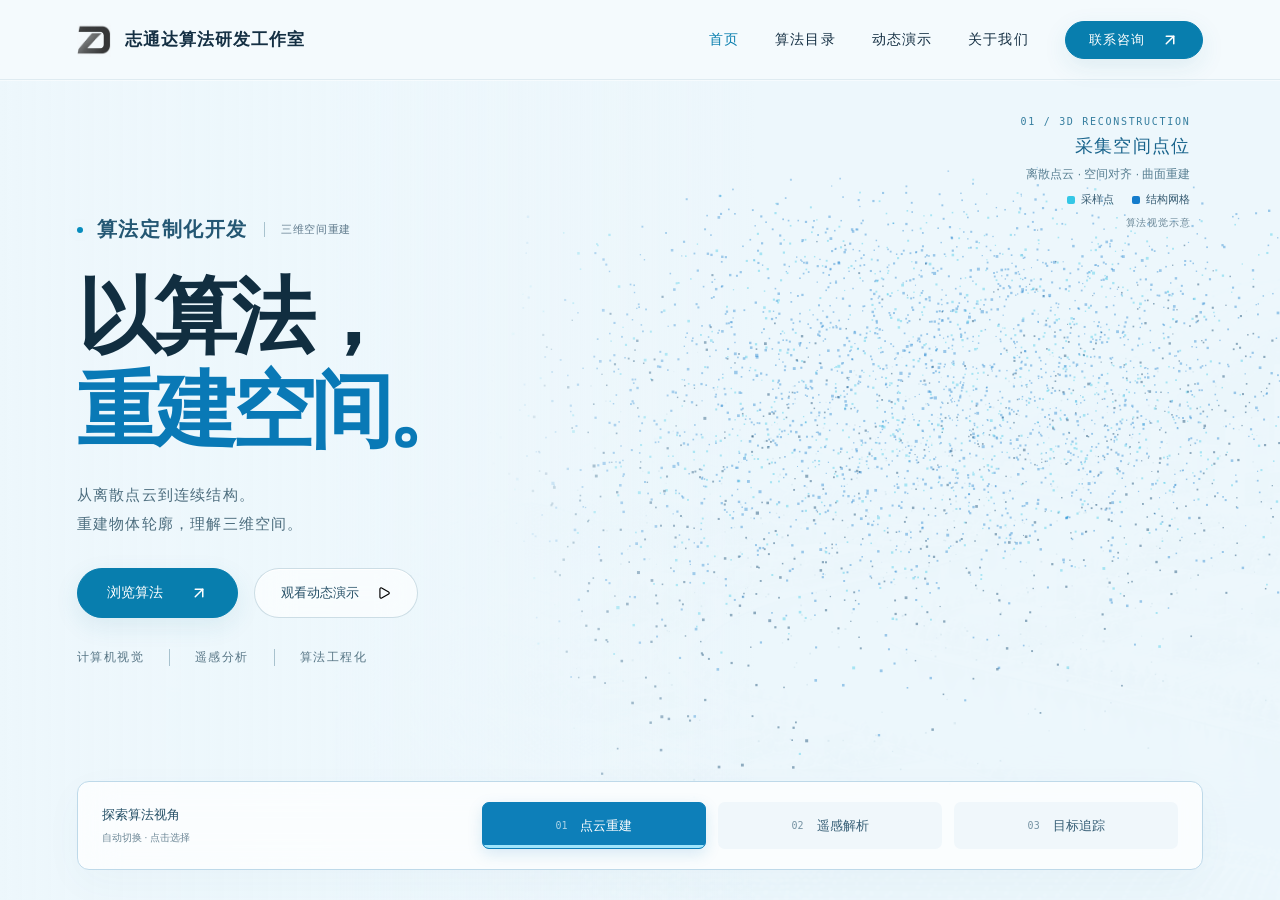
==== commit 1169c043: "Add studio contact details and WeChat QR code Add contact navigation, copyable WeChat and email deta" ====
--- a/index.html
+++ b/index.html
@@ -1 +1 @@
-<!doctype html><html lang="zh-CN"><head><meta charset="utf-8"><meta name="viewport" content="width=device-width,initial-scale=1,viewport-fit=cover"><title>志通达算法研发工作室｜以算法，理解世界</title><meta name="description" content="志通达算法研发工作室，专注计算机视觉、遥感分析与算法研发定制。探索六个方向、35项算法与动态效果。"><meta name="theme-color" content="#edf7fc"><link rel="icon" href="./assets/brand-logo.jpg"><link rel="preload" as="image" href="./assets/chapter-design/hero-tech-light.jpg"><link rel="stylesheet" href="./studio.css?v=service-11"><link rel="stylesheet" href="./home.css?v=service-11"><link rel="stylesheet" href="./app.css?v=service-11"><link rel="stylesheet" href="./light-theme.css?v=service-11"><link rel="stylesheet" href="./studio-system.css?v=service-11"><link rel="stylesheet" href="./hero-motion.css?v=service-11"><script src="./catalog-render.js?v=service-11" defer></script><script src="./hero-motion.js?v=service-11" defer></script><script src="./app.js?v=service-11" defer></script></head><body class="home-page app-route-home"><a class="skip-link" href="#/algorithms/0">跳到算法目录</a><div class="reading-progress" id="reading-progress" aria-hidden="true"></div><header class="site-header home-header" id="site-header"><div class="shell header-inner"><a class="brand" href="#/home" aria-label="志通达算法研发工作室 首页"><img src="./assets/brand-logo.jpg" alt="" width="34" height="34"><strong>志通达算法研发工作室</strong></a><nav class="primary-nav" aria-label="主导航"><a href="#/home">首页</a><a href="#/algorithms/0">算法目录</a><a href="#/demos">动态演示</a><a href="#/about">关于我们</a><a class="pill" href="#/algorithms/0">浏览算法 <img class="icon" src="./assets/chapter-design/icons/arrow-up-right.svg" width="20" height="20" alt="" aria-hidden="true"></a></nav><button class="menu-toggle" id="menu-toggle" type="button" aria-expanded="false" aria-controls="mobile-menu" aria-label="打开导航"><img class="icon" src="./assets/chapter-design/icons/menu.svg" width="20" height="20" alt="" aria-hidden="true"></button></div><nav class="mobile-menu" id="mobile-menu" hidden aria-label="移动端导航"><a href="#/home">首页</a><a href="#/algorithms/0">算法目录</a><a href="#/demos">动态演示</a><a href="#/about">关于我们</a></nav></header><main><div id="view-home" class="app-view"><section class="tech-hero" id="horizon" aria-labelledby="hero-title"><div class="tech-visual" id="tech-visual" aria-hidden="true"><img src="./assets/chapter-design/hero-tech-light.jpg" alt="" width="1672" height="941" fetchpriority="high"></div><canvas id="hero-motion" aria-hidden="true"></canvas><div class="tech-shade" aria-hidden="true"></div><div class="shell tech-copy"><p class="tech-eyebrow"><span aria-hidden="true"></span><b>算法定制化开发</b><small id="hero-eyebrow">三维空间重建</small></p><div class="hero-message"><h1 id="hero-title">以算法，<br><span>重建空间。</span></h1><p class="tech-sub" id="hero-sub">从离散点云到连续结构。<br>重建物体轮廓，理解三维空间。</p></div><div class="tech-actions"><a class="pill" href="#/algorithms/0">浏览算法 <img class="icon" src="./assets/chapter-design/icons/arrow-up-right.svg" width="20" height="20" alt="" aria-hidden="true"></a><a class="glass-link" href="#/demos">观看动态演示 <img class="icon" src="./assets/chapter-design/icons/play.svg" width="20" height="20" alt="" aria-hidden="true"></a></div><div class="tech-fields"><span>计算机视觉</span><span>遥感分析</span><span>算法工程化</span></div></div><div class="scene-caption"><span class="scene-overline" id="scene-overline">01 / 3D RECONSTRUCTION</span><strong id="hero-status">采集空间点位</strong><small id="hero-description">离散点云 · 空间对齐 · 曲面重建</small><div class="scene-legend" id="hero-legend" aria-label="重建图例"></div><span class="scene-disclaimer">算法视觉示意</span></div><div class="shell hero-dock"><div class="hero-mode-intro"><span>探索算法视角</span><small>自动切换 · 点击选择</small></div><div class="hero-modes" role="group" aria-label="首屏算法场景"><button class="hero-mode" data-hero-mode="reconstruction" type="button" aria-pressed="true"><span>01</span>点云重建<i class="hero-progress" aria-hidden="true"></i></button><button class="hero-mode" data-hero-mode="terrain" type="button" aria-pressed="false"><span>02</span>遥感解析<i class="hero-progress" aria-hidden="true"></i></button><button class="hero-mode" data-hero-mode="tracking" type="button" aria-pressed="false"><span>03</span>目标追踪<i class="hero-progress" aria-hidden="true"></i></button></div></div></section></div><div id="view-algorithms" class="app-view" hidden><div class="shell view-shell"><div class="view-heading"><div><p class="view-eyebrow">CAPABILITIES / 算法能力</p><h1 class="view-title">面向场景的算法。</h1><p class="view-description">六个方向，35 项算法。选择分类，直接查看效果。</p></div><a class="view-crosslink" href="#/demos">观看动态演示 <img class="icon" src="./assets/chapter-design/icons/arrow-up-right.svg" width="20" height="20" alt="" aria-hidden="true"></a></div></div><nav class="chapter-index" aria-label="算法分类"><div class="shell index-inner"><div class="index-links"><a data-chapter-link="0" href="#/algorithms/0" aria-current="true"><span>01</span>地物提取</a><a data-chapter-link="1" href="#/algorithms/1" ><span>02</span>检测与追踪</a><a data-chapter-link="2" href="#/algorithms/2" ><span>03</span>时空变化</a><a data-chapter-link="3" href="#/algorithms/3" ><span>04</span>影像处理</a><a data-chapter-link="4" href="#/algorithms/4" ><span>05</span>农林生态</a><a data-chapter-link="5" href="#/algorithms/5" ><span>06</span>安全与质检</a></div></div></nav><div class="chapters"><section class="algorithm-chapter " id="cap-panel-0" data-group="0" aria-labelledby="chapter-title-0"><div class="shell"><div class="chapter-kicker" id="algorithm-0-overview"><em>01 /</em><span>地物提取</span></div><div class="chapter-heading"><h2 id="chapter-title-0">看清每一处边界。</h2><p>从影像中识别建筑、水体与地块。</p></div><div class="chapter-body workspace-panel"><figure class="chapter-feature" id="feature-0" aria-labelledby="feature-title-0" data-selected="0-1"><div class="stage-frame is-comparison"><div class="comparison" data-compare style="--split:50%"><img src="./assets/chapter-design/field-before.jpg" alt="地块提取：原始影像" loading="lazy"><img class="compare-after" src="./assets/chapter-design/field-after.jpg" alt="地块提取：边界示意" loading="lazy"><span class="comparison-handle"><span><img class="icon" src="./assets/chapter-design/icons/chevrons-left-right.svg" width="20" height="20" alt="" aria-hidden="true"></span></span><span class="compare-label before">原始影像</span><span class="compare-label after">边界示意</span><input type="range" min="0" max="100" value="50" aria-label="地块提取前后对比，左右拖动或使用方向键" aria-valuetext="原始影像 50%，边界示意 50%"></div></div><figcaption><div class="feature-caption"><h3 id="feature-title-0">地块提取</h3><p>识别农田边界，呈现地块轮廓。</p></div><div class="feature-meta"><span>效果示意 · 拖动查看</span><a href="./assets/algorithm-effects/web/field-segmentation.jpg" target="_blank" rel="noopener">查看完整示例 <img class="icon" src="./assets/chapter-design/icons/arrow-up-right.svg" width="20" height="20" alt="" aria-hidden="true"></a></div><dl class="feature-details"><div><dt>输入</dt><dd>遥感影像</dd></div><div><dt>输出</dt><dd>地块边界与分布</dd></div></dl></figcaption></figure><ul class="algorithm-list" aria-label="地物提取具体算法"><li id="algorithm-0-0"><button class="algorithm-choice" type="button" data-algorithm="0-0" aria-pressed="false" aria-controls="feature-0"><img class="algorithm-thumb" src="./assets/algorithm-effects/web/building.jpg" alt="" width="96" height="63" loading="lazy"><span><strong>建筑物提取</strong><small>识别建筑轮廓</small></span><img class="icon" src="./assets/chapter-design/icons/arrow-up-right.svg" width="20" height="20" alt="" aria-hidden="true"></button></li><li id="algorithm-0-1"><button class="algorithm-choice" type="button" data-algorithm="0-1" aria-pressed="true" aria-controls="feature-0"><img class="algorithm-thumb" src="./assets/chapter-design/field-before.jpg" alt="" width="96" height="63" loading="lazy"><span><strong>地块提取</strong><small>提取地块边界</small></span><img class="icon" src="./assets/chapter-design/icons/arrow-up-right.svg" width="20" height="20" alt="" aria-hidden="true"></button></li><li id="algorithm-0-2"><button class="algorithm-choice" type="button" data-algorithm="0-2" aria-pressed="false" aria-controls="feature-0"><img class="algorithm-thumb" src="./assets/algorithm-effects/web/water-segmentation.jpg" alt="" width="96" height="63" loading="lazy"><span><strong>水体提取</strong><small>识别河湖范围</small></span><img class="icon" src="./assets/chapter-design/icons/arrow-up-right.svg" width="20" height="20" alt="" aria-hidden="true"></button></li><li id="algorithm-0-3"><button class="algorithm-choice" type="button" data-algorithm="0-3" aria-pressed="false" aria-controls="feature-0"><img class="algorithm-thumb" src="./assets/algorithm-effects/web/tree-species.jpg" alt="" width="96" height="63" loading="lazy"><span><strong>林地提取</strong><small>识别林地覆盖</small></span><img class="icon" src="./assets/chapter-design/icons/arrow-up-right.svg" width="20" height="20" alt="" aria-hidden="true"></button></li><li id="algorithm-0-4"><button class="algorithm-choice" type="button" data-algorithm="0-4" aria-pressed="false" aria-controls="feature-0"><img class="algorithm-thumb" src="./assets/algorithm-effects/web/greenhouse.jpg" alt="" width="96" height="63" loading="lazy"><span><strong>大棚提取</strong><small>提取农业设施</small></span><img class="icon" src="./assets/chapter-design/icons/arrow-up-right.svg" width="20" height="20" alt="" aria-hidden="true"></button></li><li id="algorithm-0-5"><button class="algorithm-choice" type="button" data-algorithm="0-5" aria-pressed="false" aria-controls="feature-0"><img class="algorithm-thumb" src="./assets/algorithm-effects/web/solar-panel-detection-segmentation.jpg" alt="" width="96" height="63" loading="lazy"><span><strong>光伏提取</strong><small>定位光伏区域</small></span><img class="icon" src="./assets/chapter-design/icons/arrow-up-right.svg" width="20" height="20" alt="" aria-hidden="true"></button></li></ul></div></div></section><section class="algorithm-chapter reverse" id="cap-panel-1" data-group="1" aria-labelledby="chapter-title-1"><div class="shell"><div class="chapter-kicker" id="algorithm-1-overview"><em>02 /</em><span>检测与追踪</span></div><div class="chapter-heading"><h2 id="chapter-title-1">跟随每一个目标。</h2><p>从静态识别，到连续追踪。</p></div><div class="chapter-body workspace-panel"><figure class="chapter-feature" id="feature-1" aria-labelledby="feature-title-1" data-selected="1-4"><div class="stage-frame is-video"><video src="./assets/github/traffic-tracking.mp4?v=20261113" poster="./assets/algorithm-effects/web/traffic-tracking.jpg" controls muted loop playsinline preload="metadata" data-inview-video aria-label="车辆追踪视频演示"></video></div><figcaption><div class="feature-caption"><h3 id="feature-title-1">车辆追踪</h3><p>为同一辆车关联标识，观察跨帧位置与运动轨迹。</p></div><div class="feature-meta"><span>示例画面</span><a href="./assets/algorithm-effects/web/traffic-tracking.jpg" target="_blank" rel="noopener">查看完整示例 <img class="icon" src="./assets/chapter-design/icons/arrow-up-right.svg" width="20" height="20" alt="" aria-hidden="true"></a></div><dl class="feature-details"><div><dt>输入</dt><dd>连续视频帧</dd></div><div><dt>输出</dt><dd>车辆位置、标识与轨迹</dd></div></dl></figcaption></figure><ul class="algorithm-list" aria-label="检测与追踪具体算法"><li id="algorithm-1-0"><button class="algorithm-choice" type="button" data-algorithm="1-0" aria-pressed="false" aria-controls="feature-1"><img class="algorithm-thumb" src="./assets/algorithm-effects/web/uav.jpg" alt="" width="96" height="63" loading="lazy"><span><strong>无人机识别</strong><small>识别低空目标</small></span><img class="icon" src="./assets/chapter-design/icons/arrow-up-right.svg" width="20" height="20" alt="" aria-hidden="true"></button></li><li id="algorithm-1-1"><button class="algorithm-choice" type="button" data-algorithm="1-1" aria-pressed="false" aria-controls="feature-1"><img class="algorithm-thumb" src="./assets/algorithm-effects/web/dota-plane.jpg" alt="" width="96" height="63" loading="lazy"><span><strong>飞机检测</strong><small>定位飞机目标</small></span><img class="icon" src="./assets/chapter-design/icons/arrow-up-right.svg" width="20" height="20" alt="" aria-hidden="true"></button></li><li id="algorithm-1-2"><button class="algorithm-choice" type="button" data-algorithm="1-2" aria-pressed="false" aria-controls="feature-1"><img class="algorithm-thumb" src="./assets/algorithm-effects/web/dota-ship.jpg" alt="" width="96" height="63" loading="lazy"><span><strong>舰船检测</strong><small>定位水上船只</small></span><img class="icon" src="./assets/chapter-design/icons/arrow-up-right.svg" width="20" height="20" alt="" aria-hidden="true"></button></li><li id="algorithm-1-3"><button class="algorithm-choice" type="button" data-algorithm="1-3" aria-pressed="false" aria-controls="feature-1"><img class="algorithm-thumb" src="./assets/algorithm-effects/web/fire-detection.jpg" alt="" width="96" height="63" loading="lazy"><span><strong>火焰检测</strong><small>标出疑似火情</small></span><img class="icon" src="./assets/chapter-design/icons/arrow-up-right.svg" width="20" height="20" alt="" aria-hidden="true"></button></li><li id="algorithm-1-4"><button class="algorithm-choice" type="button" data-algorithm="1-4" aria-pressed="true" aria-controls="feature-1"><img class="algorithm-thumb" src="./assets/algorithm-effects/web/traffic-tracking.jpg" alt="" width="96" height="63" loading="lazy"><span><strong>车辆追踪</strong><small>关联车辆运动</small></span><img class="icon" src="./assets/chapter-design/icons/arrow-up-right.svg" width="20" height="20" alt="" aria-hidden="true"></button></li><li id="algorithm-1-5"><button class="algorithm-choice" type="button" data-algorithm="1-5" aria-pressed="false" aria-controls="feature-1"><img class="algorithm-thumb" src="./assets/algorithm-effects/web/dota-bridge.jpg" alt="" width="96" height="63" loading="lazy"><span><strong>桥梁识别</strong><small>识别桥梁位置</small></span><img class="icon" src="./assets/chapter-design/icons/arrow-up-right.svg" width="20" height="20" alt="" aria-hidden="true"></button></li></ul></div></div></section><section class="algorithm-chapter " id="cap-panel-2" data-group="2" aria-labelledby="chapter-title-2"><div class="shell"><div class="chapter-kicker" id="algorithm-2-overview"><em>03 /</em><span>时空变化</span></div><div class="chapter-heading"><h2 id="chapter-title-2">读懂时间留下的变化。</h2><p>让不同时间的影像，呈现变化。</p></div><div class="chapter-body workspace-panel"><figure class="chapter-feature" id="feature-2" aria-labelledby="feature-title-2" data-selected="2-1"><div class="stage-frame is-comparison"><div class="comparison" data-compare style="--split:50%"><img src="./assets/algorithm-effects/web/vegas-1999.jpg" alt="地物变化检测：1999 年影像" loading="lazy"><img class="compare-after" src="./assets/algorithm-effects/web/vegas-2024.jpg" alt="地物变化检测：2024 年影像" loading="lazy"><span class="comparison-handle"><span><img class="icon" src="./assets/chapter-design/icons/chevrons-left-right.svg" width="20" height="20" alt="" aria-hidden="true"></span></span><span class="compare-label before">1999 年影像</span><span class="compare-label after">2024 年影像</span><input type="range" min="0" max="100" value="50" aria-label="地物变化检测前后对比，左右拖动或使用方向键" aria-valuetext="1999 年影像 50%，2024 年影像 50%"></div></div><figcaption><div class="feature-caption"><h3 id="feature-title-2">地物变化检测</h3><p>对比两期影像，观察建成区扩展与水域范围变化。</p></div><div class="feature-meta"><span>双期影像对照 · 拖动查看</span><a href="./assets/algorithm-effects/web/vegas-1999.jpg" target="_blank" rel="noopener">查看原始影像 <img class="icon" src="./assets/chapter-design/icons/arrow-up-right.svg" width="20" height="20" alt="" aria-hidden="true"></a></div><dl class="feature-details"><div><dt>输入</dt><dd>对齐的多期遥感影像</dd></div><div><dt>输出</dt><dd>地物变化区域</dd></div></dl><p class="feature-notice">两期观测影像用于变化对照。</p></figcaption></figure><ul class="algorithm-list" aria-label="时空变化具体算法"><li id="algorithm-2-0"><button class="algorithm-choice" type="button" data-algorithm="2-0" aria-pressed="false" aria-controls="feature-2"><img class="algorithm-thumb" src="./assets/algorithm-effects/web/building-height-13.jpg" alt="" width="96" height="63" loading="lazy"><span><strong>建筑物变化检测</strong><small>分析双期建筑变化</small></span><img class="icon" src="./assets/chapter-design/icons/arrow-up-right.svg" width="20" height="20" alt="" aria-hidden="true"></button></li><li id="algorithm-2-1"><button class="algorithm-choice" type="button" data-algorithm="2-1" aria-pressed="true" aria-controls="feature-2"><img class="algorithm-thumb" src="./assets/algorithm-effects/web/vegas-1999.jpg" alt="" width="96" height="63" loading="lazy"><span><strong>地物变化检测</strong><small>观察地表范围变化</small></span><img class="icon" src="./assets/chapter-design/icons/arrow-up-right.svg" width="20" height="20" alt="" aria-hidden="true"></button></li><li id="algorithm-2-2"><button class="algorithm-choice" type="button" data-algorithm="2-2" aria-pressed="false" aria-controls="feature-2"><img class="algorithm-thumb" src="./assets/algorithm-effects/web/satellite-timeseries-map.jpg" alt="" width="96" height="63" loading="lazy"><span><strong>时序分析</strong><small>分析连续时序变化</small></span><img class="icon" src="./assets/chapter-design/icons/arrow-up-right.svg" width="20" height="20" alt="" aria-hidden="true"></button></li><li id="algorithm-2-3"><button class="algorithm-choice" type="button" data-algorithm="2-3" aria-pressed="false" aria-controls="feature-2"><img class="algorithm-thumb" src="./assets/algorithm-effects/web/building-height-0.jpg" alt="" width="96" height="63" loading="lazy"><span><strong>建筑物高度估计</strong><small>估计建筑高度</small></span><img class="icon" src="./assets/chapter-design/icons/arrow-up-right.svg" width="20" height="20" alt="" aria-hidden="true"></button></li><li id="algorithm-2-4"><button class="algorithm-choice" type="button" data-algorithm="2-4" aria-pressed="false" aria-controls="feature-2"><img class="algorithm-thumb" src="./assets/algorithm-effects/web/solar-site-suitability.jpg" alt="" width="96" height="63" loading="lazy"><span><strong>光伏选址</strong><small>筛选光伏候选地块</small></span><img class="icon" src="./assets/chapter-design/icons/arrow-up-right.svg" width="20" height="20" alt="" aria-hidden="true"></button></li></ul></div></div></section><section class="algorithm-chapter reverse" id="cap-panel-3" data-group="3" aria-labelledby="chapter-title-3"><div class="shell"><div class="chapter-kicker" id="algorithm-3-overview"><em>04 /</em><span>影像处理</span></div><div class="chapter-heading"><h2 id="chapter-title-3">让细节重新清晰。</h2><p>还原纹理，改善图像的可读性。</p></div><div class="chapter-body workspace-panel"><figure class="chapter-feature" id="feature-3" aria-labelledby="feature-title-3" data-selected="3-5"><div class="stage-frame is-comparison"><div class="comparison" data-compare style="--split:50%"><img src="./assets/algorithm-effects/web/color-before.jpg" alt="匀光匀色：处理前" loading="lazy"><img class="compare-after" src="./assets/algorithm-effects/web/color-after.jpg" alt="匀光匀色：处理后" loading="lazy"><span class="comparison-handle"><span><img class="icon" src="./assets/chapter-design/icons/chevrons-left-right.svg" width="20" height="20" alt="" aria-hidden="true"></span></span><span class="compare-label before">处理前</span><span class="compare-label after">处理后</span><input type="range" min="0" max="100" value="50" aria-label="匀光匀色前后对比，左右拖动或使用方向键" aria-valuetext="处理前 50%，处理后 50%"></div></div><figcaption><div class="feature-caption"><h3 id="feature-title-3">匀光匀色</h3><p>对比曝光补偿前后的影像，观察色彩一致性的改善。</p></div><div class="feature-meta"><span>前后对比 · 拖动查看</span><a href="./assets/algorithm-effects/web/color-before.jpg" target="_blank" rel="noopener">查看原始影像 <img class="icon" src="./assets/chapter-design/icons/arrow-up-right.svg" width="20" height="20" alt="" aria-hidden="true"></a></div><dl class="feature-details"><div><dt>输入</dt><dd>多幅待处理影像</dd></div><div><dt>输出</dt><dd>色调一致的影像</dd></div></dl></figcaption></figure><ul class="algorithm-list" aria-label="影像处理具体算法"><li id="algorithm-3-0"><button class="algorithm-choice" type="button" data-algorithm="3-0" aria-pressed="false" aria-controls="feature-3"><img class="algorithm-thumb" src="./assets/algorithm-effects/web/super-resolution.jpg" alt="" width="96" height="63" loading="lazy"><span><strong>影像超分</strong><small>改善影像细节</small></span><img class="icon" src="./assets/chapter-design/icons/arrow-up-right.svg" width="20" height="20" alt="" aria-hidden="true"></button></li><li id="algorithm-3-1"><button class="algorithm-choice" type="button" data-algorithm="3-1" aria-pressed="false" aria-controls="feature-3"><img class="algorithm-thumb" src="./assets/algorithm-effects/web/contrast-enhancement.jpg" alt="" width="96" height="63" loading="lazy"><span><strong>影像增强</strong><small>增强暗部对比度</small></span><img class="icon" src="./assets/chapter-design/icons/arrow-up-right.svg" width="20" height="20" alt="" aria-hidden="true"></button></li><li id="algorithm-3-2"><button class="algorithm-choice" type="button" data-algorithm="3-2" aria-pressed="false" aria-controls="feature-3"><img class="algorithm-thumb" src="./assets/algorithm-effects/web/image-registration.jpg" alt="" width="96" height="63" loading="lazy"><span><strong>影像配准</strong><small>对齐多源影像</small></span><img class="icon" src="./assets/chapter-design/icons/arrow-up-right.svg" width="20" height="20" alt="" aria-hidden="true"></button></li><li id="algorithm-3-3"><button class="algorithm-choice" type="button" data-algorithm="3-3" aria-pressed="false" aria-controls="feature-3"><img class="algorithm-thumb" src="./assets/algorithm-effects/web/semantic-segmentation.jpg" alt="" width="96" height="63" loading="lazy"><span><strong>场景分割</strong><small>区分场景类别</small></span><img class="icon" src="./assets/chapter-design/icons/arrow-up-right.svg" width="20" height="20" alt="" aria-hidden="true"></button></li><li id="algorithm-3-4"><button class="algorithm-choice" type="button" data-algorithm="3-4" aria-pressed="false" aria-controls="feature-3"><img class="algorithm-thumb" src="./assets/algorithm-effects/web/image-mosaic.jpg" alt="" width="96" height="63" loading="lazy"><span><strong>影像镶嵌</strong><small>融合重叠影像</small></span><img class="icon" src="./assets/chapter-design/icons/arrow-up-right.svg" width="20" height="20" alt="" aria-hidden="true"></button></li><li id="algorithm-3-5"><button class="algorithm-choice" type="button" data-algorithm="3-5" aria-pressed="true" aria-controls="feature-3"><img class="algorithm-thumb" src="./assets/algorithm-effects/web/color-before.jpg" alt="" width="96" height="63" loading="lazy"><span><strong>匀光匀色</strong><small>改善色彩一致性</small></span><img class="icon" src="./assets/chapter-design/icons/arrow-up-right.svg" width="20" height="20" alt="" aria-hidden="true"></button></li></ul></div></div></section><section class="algorithm-chapter " id="cap-panel-4" data-group="4" aria-labelledby="chapter-title-4"><div class="shell"><div class="chapter-kicker" id="algorithm-4-overview"><em>05 /</em><span>农林生态</span></div><div class="chapter-heading"><h2 id="chapter-title-4">理解土地上的生长。</h2><p>识别作物与生物，观察生态变化。</p></div><div class="chapter-body workspace-panel"><figure class="chapter-feature" id="feature-4" aria-labelledby="feature-title-4" data-selected="4-2"><div class="stage-frame is-image"><img src="./assets/algorithm-effects/web/plant-disease-explainability.jpg" alt="病叶原图、分类模型热图与热图叠加结果对照。" loading="lazy" decoding="async"></div><figcaption><div class="feature-caption"><h3 id="feature-title-4">病虫害检测</h3><p>展示叶片病害分类结果的模型关注区域。</p></div><div class="feature-meta"><span>示例画面</span><a href="./assets/algorithm-effects/web/plant-disease-explainability.jpg" target="_blank" rel="noopener">查看完整示例 <img class="icon" src="./assets/chapter-design/icons/arrow-up-right.svg" width="20" height="20" alt="" aria-hidden="true"></a></div><dl class="feature-details"><div><dt>输入</dt><dd>作物或树木图像</dd></div><div><dt>输出</dt><dd>叶片病害类别与模型关注热图</dd></div></dl></figcaption></figure><ul class="algorithm-list" aria-label="农林生态具体算法"><li id="algorithm-4-0"><button class="algorithm-choice" type="button" data-algorithm="4-0" aria-pressed="false" aria-controls="feature-4"><img class="algorithm-thumb" src="./assets/algorithm-effects/web/crop-classification.jpg" alt="" width="96" height="63" loading="lazy"><span><strong>农作物分类</strong><small>识别作物类别</small></span><img class="icon" src="./assets/chapter-design/icons/arrow-up-right.svg" width="20" height="20" alt="" aria-hidden="true"></button></li><li id="algorithm-4-1"><button class="algorithm-choice" type="button" data-algorithm="4-1" aria-pressed="false" aria-controls="feature-4"><img class="algorithm-thumb" src="./assets/algorithm-effects/web/tree-species.jpg" alt="" width="96" height="63" loading="lazy"><span><strong>树木分类</strong><small>区分树木种类</small></span><img class="icon" src="./assets/chapter-design/icons/arrow-up-right.svg" width="20" height="20" alt="" aria-hidden="true"></button></li><li id="algorithm-4-2"><button class="algorithm-choice" type="button" data-algorithm="4-2" aria-pressed="true" aria-controls="feature-4"><img class="algorithm-thumb" src="./assets/algorithm-effects/web/plant-disease-explainability.jpg" alt="" width="96" height="63" loading="lazy"><span><strong>病虫害检测</strong><small>分析叶片病害</small></span><img class="icon" src="./assets/chapter-design/icons/arrow-up-right.svg" width="20" height="20" alt="" aria-hidden="true"></button></li><li id="algorithm-4-3"><button class="algorithm-choice" type="button" data-algorithm="4-3" aria-pressed="false" aria-controls="feature-4"><img class="algorithm-thumb" src="./assets/algorithm-effects/web/sheep-detection.jpg" alt="" width="96" height="63" loading="lazy"><span><strong>羊群检测</strong><small>定位羊只与计数</small></span><img class="icon" src="./assets/chapter-design/icons/arrow-up-right.svg" width="20" height="20" alt="" aria-hidden="true"></button></li><li id="algorithm-4-4"><button class="algorithm-choice" type="button" data-algorithm="4-4" aria-pressed="false" aria-controls="feature-4"><img class="algorithm-thumb" src="./assets/algorithm-effects/web/cow-detection.jpg" alt="" width="96" height="63" loading="lazy"><span><strong>牛群检测</strong><small>定位牛只与计数</small></span><img class="icon" src="./assets/chapter-design/icons/arrow-up-right.svg" width="20" height="20" alt="" aria-hidden="true"></button></li><li id="algorithm-4-5"><button class="algorithm-choice" type="button" data-algorithm="4-5" aria-pressed="false" aria-controls="feature-4"><img class="algorithm-thumb" src="./assets/algorithm-effects/web/floating-trash.jpg" alt="" width="96" height="63" loading="lazy"><span><strong>水面垃圾识别</strong><small>定位水面漂浮物</small></span><img class="icon" src="./assets/chapter-design/icons/arrow-up-right.svg" width="20" height="20" alt="" aria-hidden="true"></button></li></ul></div></div></section><section class="algorithm-chapter reverse" id="cap-panel-5" data-group="5" aria-labelledby="chapter-title-5"><div class="shell"><div class="chapter-kicker" id="algorithm-5-overview"><em>06 /</em><span>安全与质检</span></div><div class="chapter-heading"><h2 id="chapter-title-5">让细微异常被看见。</h2><p>从巡检影像中寻找需要关注的异常。</p></div><div class="chapter-body workspace-panel"><figure class="chapter-feature" id="feature-5" aria-labelledby="feature-title-5" data-selected="5-5"><div class="stage-frame is-comparison"><div class="comparison" data-compare style="--split:50%"><img src="./assets/algorithm-effects/web/crack-input.jpg" alt="道路裂缝检测：原始图像" loading="lazy"><img class="compare-after" src="./assets/algorithm-effects/web/crack-mask.jpg" alt="道路裂缝检测：分割结果" loading="lazy"><span class="comparison-handle"><span><img class="icon" src="./assets/chapter-design/icons/chevrons-left-right.svg" width="20" height="20" alt="" aria-hidden="true"></span></span><span class="compare-label before">原始图像</span><span class="compare-label after">分割结果</span><input type="range" min="0" max="100" value="50" aria-label="道路裂缝检测前后对比，左右拖动或使用方向键" aria-valuetext="原始图像 50%，分割结果 50%"></div></div><figcaption><div class="feature-caption"><h3 id="feature-title-5">道路裂缝检测</h3><p>从路面图像中提取裂缝轮廓，输出像素级分割结果。</p></div><div class="feature-meta"><span>前后对比 · 拖动查看</span><a href="./assets/cases/crack.png" target="_blank" rel="noopener">查看完整示例 <img class="icon" src="./assets/chapter-design/icons/arrow-up-right.svg" width="20" height="20" alt="" aria-hidden="true"></a></div><dl class="feature-details"><div><dt>输入</dt><dd>路面图像</dd></div><div><dt>输出</dt><dd>裂缝轮廓或分割掩膜</dd></div></dl></figcaption></figure><ul class="algorithm-list" aria-label="安全与质检具体算法"><li id="algorithm-5-0"><button class="algorithm-choice" type="button" data-algorithm="5-0" aria-pressed="false" aria-controls="feature-5"><img class="algorithm-thumb" src="./assets/algorithm-effects/web/insulator-defects.jpg" alt="" width="96" height="63" loading="lazy"><span><strong>输电线路隐患检测</strong><small>定位输电设施隐患</small></span><img class="icon" src="./assets/chapter-design/icons/arrow-up-right.svg" width="20" height="20" alt="" aria-hidden="true"></button></li><li id="algorithm-5-1"><button class="algorithm-choice" type="button" data-algorithm="5-1" aria-pressed="false" aria-controls="feature-5"><img class="algorithm-thumb" src="./assets/algorithm-effects/web/pv-thermal-defects-confirmed.jpg" alt="" width="96" height="63" loading="lazy"><span><strong>光伏缺陷检测</strong><small>定位疑似光伏缺陷</small></span><img class="icon" src="./assets/chapter-design/icons/arrow-up-right.svg" width="20" height="20" alt="" aria-hidden="true"></button></li><li id="algorithm-5-2"><button class="algorithm-choice" type="button" data-algorithm="5-2" aria-pressed="false" aria-controls="feature-5"><img class="algorithm-thumb" src="./assets/algorithm-effects/web/helmet-demo.jpg" alt="" width="96" height="63" loading="lazy"><span><strong>安全帽识别</strong><small>识别安全帽佩戴</small></span><img class="icon" src="./assets/chapter-design/icons/arrow-up-right.svg" width="20" height="20" alt="" aria-hidden="true"></button></li><li id="algorithm-5-3"><button class="algorithm-choice" type="button" data-algorithm="5-3" aria-pressed="false" aria-controls="feature-5"><img class="algorithm-thumb" src="./assets/algorithm-effects/web/weld-defects.jpg" alt="" width="96" height="63" loading="lazy"><span><strong>焊接件缺陷检测</strong><small>定位焊接件缺陷</small></span><img class="icon" src="./assets/chapter-design/icons/arrow-up-right.svg" width="20" height="20" alt="" aria-hidden="true"></button></li><li id="algorithm-5-4"><button class="algorithm-choice" type="button" data-algorithm="5-4" aria-pressed="false" aria-controls="feature-5"><img class="algorithm-thumb" src="./assets/algorithm-effects/web/gear-defects.jpg" alt="" width="96" height="63" loading="lazy"><span><strong>齿轮瑕疵检测</strong><small>识别齿轮表面瑕疵</small></span><img class="icon" src="./assets/chapter-design/icons/arrow-up-right.svg" width="20" height="20" alt="" aria-hidden="true"></button></li><li id="algorithm-5-5"><button class="algorithm-choice" type="button" data-algorithm="5-5" aria-pressed="true" aria-controls="feature-5"><img class="algorithm-thumb" src="./assets/algorithm-effects/web/crack-input.jpg" alt="" width="96" height="63" loading="lazy"><span><strong>道路裂缝检测</strong><small>提取路面裂缝</small></span><img class="icon" src="./assets/chapter-design/icons/arrow-up-right.svg" width="20" height="20" alt="" aria-hidden="true"></button></li></ul></div></div></section></div></div><div id="view-demos" class="app-view" hidden><section class="home-demo" id="live-demo" aria-label="动态演示"><div class="shell view-shell"><div class="view-heading"><div><p class="view-eyebrow">DEMONSTRATIONS / 动态演示</p><h1 class="view-title">看见算法的运行。</h1><p class="view-description">从目标识别到连续追踪，直接观看算法效果。</p></div><a class="view-crosslink" href="#/algorithms/1">浏览检测与追踪 <img class="icon" src="./assets/chapter-design/icons/arrow-up-right.svg" width="20" height="20" alt="" aria-hidden="true"></a></div><div class="home-demo-layout workspace-panel"><div class="demo-film demo-stage"><div class="panel-bar"><span>演示画面</span><span>VIDEO / <b id="demo-index">03</b></span></div><div class="demo-video-wrap"><video id="home-video" src="./assets/github/visual-annotations.mp4?v=20261113" poster="./assets/github/visual-annotations.jpg" controls muted loop playsinline preload="metadata" style="--video-ratio:960/540" aria-label="多类型视觉结果标注"></video></div><div class="demo-film-caption"><div><h2 id="demo-name">多类型视觉结果标注</h2><p id="demo-description">以检测框、轮廓与标签呈现识别输出，便于业务复核。</p></div><small>算法效果演示</small></div></div><div class="demo-playlist"><div class="panel-bar"><span>全部演示</span><span>10 段</span></div><div class="home-demo-options"><button type="button" class="home-demo-choice" data-demo="traffic-tracking" aria-controls="home-video" aria-pressed="false"><img src="./assets/github/traffic-tracking.jpg" alt="" width="80" height="52" loading="lazy"><div><small>01 / DEMO</small><strong>交通目标持续追踪</strong></div><img class="icon" src="./assets/chapter-design/icons/play.svg" width="20" height="20" alt="" aria-hidden="true"></button><button type="button" class="home-demo-choice" data-demo="prompt-matting" aria-controls="home-video" aria-pressed="false"><img src="./assets/github/prompt-matting.jpg" alt="" width="80" height="52" loading="lazy"><div><small>02 / DEMO</small><strong>提示式图像抠图</strong></div><img class="icon" src="./assets/chapter-design/icons/play.svg" width="20" height="20" alt="" aria-hidden="true"></button><button type="button" class="home-demo-choice" data-demo="visual-annotations" aria-controls="home-video" aria-pressed="true"><img src="./assets/github/visual-annotations.jpg" alt="" width="80" height="52" loading="lazy"><div><small>03 / DEMO</small><strong>多类型视觉结果标注</strong></div><img class="icon" src="./assets/chapter-design/icons/play.svg" width="20" height="20" alt="" aria-hidden="true"></button><button type="button" class="home-demo-choice" data-demo="tracking-3d" aria-controls="home-video" aria-pressed="false"><img src="./assets/github/tracking-3d.jpg" alt="" width="80" height="52" loading="lazy"><div><small>04 / DEMO</small><strong>三维目标追踪</strong></div><img class="icon" src="./assets/chapter-design/icons/play.svg" width="20" height="20" alt="" aria-hidden="true"></button><button type="button" class="home-demo-choice" data-demo="pose-tracking" aria-controls="home-video" aria-pressed="false"><img src="./assets/github/pose-tracking.jpg" alt="" width="80" height="52" loading="lazy"><div><small>05 / DEMO</small><strong>人体关键点追踪</strong></div><img class="icon" src="./assets/chapter-design/icons/play.svg" width="20" height="20" alt="" aria-hidden="true"></button><button type="button" class="home-demo-choice" data-demo="camera-motion" aria-controls="home-video" aria-pressed="false"><img src="./assets/github/camera-motion.jpg" alt="" width="80" height="52" loading="lazy"><div><small>06 / DEMO</small><strong>运动相机下的目标追踪</strong></div><img class="icon" src="./assets/chapter-design/icons/play.svg" width="20" height="20" alt="" aria-hidden="true"></button><button type="button" class="home-demo-choice" data-demo="pedestrian-tracking" aria-controls="home-video" aria-pressed="false"><img src="./assets/github/pedestrian-tracking.jpg" alt="" width="80" height="52" loading="lazy"><div><small>07 / DEMO</small><strong>行人目标追踪</strong></div><img class="icon" src="./assets/chapter-design/icons/play.svg" width="20" height="20" alt="" aria-hidden="true"></button><button type="button" class="home-demo-choice" data-demo="pose-frame-skipping" aria-controls="home-video" aria-pressed="false"><img src="./assets/github/pose-frame-skipping.jpg" alt="" width="80" height="52" loading="lazy"><div><small>08 / DEMO</small><strong>间隔帧姿态追踪</strong></div><img class="icon" src="./assets/chapter-design/icons/play.svg" width="20" height="20" alt="" aria-hidden="true"></button><button type="button" class="home-demo-choice" data-demo="traffic-mmdet" aria-controls="home-video" aria-pressed="false"><img src="./assets/github/traffic-mmdet.jpg" alt="" width="80" height="52" loading="lazy"><div><small>09 / DEMO</small><strong>交通检测与轨迹关联</strong></div><img class="icon" src="./assets/chapter-design/icons/play.svg" width="20" height="20" alt="" aria-hidden="true"></button><button type="button" class="home-demo-choice" data-demo="traffic-yolov7" aria-controls="home-video" aria-pressed="false"><img src="./assets/github/traffic-yolov7.jpg" alt="" width="80" height="52" loading="lazy"><div><small>10 / DEMO</small><strong>道路车辆追踪</strong></div><img class="icon" src="./assets/chapter-design/icons/play.svg" width="20" height="20" alt="" aria-hidden="true"></button></div></div></div></div></section></div><div id="view-about" class="app-view" hidden><section class="home-about" id="about"><div class="shell view-shell"><div class="view-heading"><div><p class="view-eyebrow">ABOUT / 志通达算法研发工作室</p><h1 class="view-title">所想，皆可抵达。</h1><p class="view-description">专注计算机视觉、遥感分析与算法研发定制。</p></div></div><div class="about-links"><a class="pill" href="#/algorithms/0">探索算法 <img class="icon" src="./assets/chapter-design/icons/arrow-up-right.svg" width="20" height="20" alt="" aria-hidden="true"></a><a class="glass-link" href="#/demos">观看动态演示 <img class="icon" src="./assets/chapter-design/icons/play.svg" width="20" height="20" alt="" aria-hidden="true"></a></div><div class="footer-bottom"><p>© 2026 志通达算法研发工作室</p><nav aria-label="页尾导航"><a href="#/home">首页</a><a href="#/algorithms/0">算法目录</a><a href="#/demos">动态演示</a><a href="#/about">关于我们</a></nav></div></div></section></div></main><script type="application/json" id="studio-catalog">{"version":1,"generatedAt":"2026-11-12","pathBase":"site-root","groups":[{"id":"0","anchor":"cap-panel-0","title":"地物提取","description":"从卫星与航空影像中提取目标边界、类别与空间分布。","headline":"看清每一处边界。","featuredId":"0-1","items":[{"id":"0-0","anchor":"algorithm-0-0","name":"建筑物提取","description":"从卫星或航拍影像中提取建筑物轮廓，形成建筑分布结果。","shortDescription":"识别建筑轮廓","input":"卫星或航拍影像","output":"建筑物轮廓与位置","application":"城市底图更新、建筑资源调查、园区资产管理","example":"./assets/algorithm-effects/web/building.jpg","image":"./assets/algorithm-effects/web/building.jpg","alt":"建筑影像、参考标注与建筑预测掩膜对照","mediaCaption":"将建筑从背景中分离，输出可查看的区域掩膜。","source":"https://raw.githubusercontent.com/developmentseed/looking-glass-pub/master/lg_loop.gif","sourceDetails":{"author":"developmentseed","license":"MIT","licensePath":"assets/algorithm-effects/notices/developmentseed--looking-glass-pub.txt","changes":"Scaled for website display and JPEG encoded. GIF sources use a still frame. Original figure content and markings retained."},"algorithmSource":{"name":"Looking Glass · 建筑物分割","repository":"developmentseed/looking-glass-pub","repositoryUrl":"https://github.com/developmentseed/looking-glass-pub","exampleUrl":"https://github.com/developmentseed/looking-glass-pub/blob/master/docker_pred_example.ipynb","summary":"用 DeepLabV3+ 将卫星影像分成建筑与背景，提供预测 Notebook 与边界距离输出。","requirements":"按仓库准备 TensorFlow 环境、卫星瓦片和预训练模型。","license":"MIT"},"mediaNote":"三联图包含影像、参考标注与距离/概率预测可视化；不要把热图说成已矢量化的精确建筑轮廓。","presentation":"image","width":1200,"height":500},{"id":"0-1","anchor":"algorithm-0-1","name":"地块提取","description":"根据影像中的边界与纹理划分地块，辅助地块调查与管理。","shortDescription":"提取地块边界","input":"遥感影像","output":"地块边界与分布","application":"地块调查、农业地块管理、用地范围统计","example":"./assets/algorithm-effects/web/field-segmentation.jpg","image":"./assets/algorithm-effects/web/field-segmentation.jpg","alt":"农田影像与地块语义及实例分割结果对照","mediaCaption":"识别农田边界，呈现地块轮廓。","source":"https://raw.githubusercontent.com/fieldsoftheworld/ftw-baselines/main/assets/sample1.png","sourceDetails":{"author":"fieldsoftheworld","license":"MIT","licensePath":"assets/algorithm-effects/notices/fieldsoftheworld--ftw-baselines.txt","changes":"Scaled for website display and JPEG encoded. GIF sources use a still frame. Original figure content and markings retained."},"algorithmSource":{"name":"FTW · 农田地块边界","repository":"fieldsoftheworld/ftw-baselines","repositoryUrl":"https://github.com/fieldsoftheworld/ftw-baselines","exampleUrl":"https://github.com/fieldsoftheworld/ftw-baselines/blob/main/README.md","summary":"提供农田边界分割的基线模型、训练配置与推理工具，输出地块边界结果。","requirements":"使用 ftw-tools，按说明下载样本和对应模型权重。","license":"MIT"},"mediaNote":"五联研究图包含 Window A / Window B / Semantic 2-class / Semantic 3-class / Instance class；各面板关系需保留，不能把两个输入窗口当作前后处理对比。","presentation":"image","width":1000,"height":196,"compareBefore":"./assets/chapter-design/field-before.jpg","compareAfter":"./assets/chapter-design/field-after.jpg","beforeLabel":"原始影像","afterLabel":"边界示意","illustrative":true},{"id":"0-2","anchor":"algorithm-0-2","name":"水体提取","description":"识别河流、湖泊等水域，提取水体范围与边界。","shortDescription":"识别河湖范围","input":"遥感影像","output":"水体范围与边界","application":"水域调查、水面变化监测、河湖巡查","example":"./assets/algorithm-effects/web/water-segmentation.jpg","image":"./assets/algorithm-effects/web/water-segmentation.jpg","alt":"水体影像、参考掩膜与预测掩膜对照。","mediaCaption":"对遥感影像中的水域进行像素级分割，输出水体范围与边界。","source":"https://raw.githubusercontent.com/busayojee/sat-water/main/assets/results/prediciton_unet.png","sourceDetails":{"author":"Busayo Alabi / busayojee","license":"MIT","licensePath":"./assets/algorithm-effects/licenses/WATER-MIT.txt","attributionURL":"https://github.com/busayojee/sat-water","changes":"Scaled for website display and JPEG encoded. GIF sources use a still frame. Original figure content and markings retained."},"algorithmSource":{"name":"eo-learn · 水体监测","repository":"sentinel-hub/eo-learn","repositoryUrl":"https://github.com/sentinel-hub/eo-learn","exampleUrl":"https://github.com/sentinel-hub/eo-learn/blob/master/README.md","summary":"示例将卫星影像处理成水体掩膜，并统计水面范围，展示完整处理链。","requirements":"部分示例需要 Sentinel Hub 账号与影像访问配置。","license":"MIT"},"presentation":"image","width":1080,"height":432},{"id":"0-3","anchor":"algorithm-0-3","name":"林地提取","description":"识别影像中的林地覆盖范围，辅助森林资源调查。","shortDescription":"识别林地覆盖","input":"遥感影像","output":"林地范围与分布","application":"森林资源调查、林地覆盖统计、生态监测","example":"./assets/algorithm-effects/web/tree-species.jpg","image":"./assets/algorithm-effects/web/tree-species.jpg","alt":"包含林木类别与草地等地物的像素级分类结果。","mediaCaption":"以像素级分类呈现林木覆盖与树种空间分布。","source":"https://github.com/QiaosiLi/tree_species_classification/assets/140426435/cd7a7add-fb14-4983-bcfe-855451216ea2","sourceDetails":{"author":"Qiaosi Li, F. K. K. Wong and T. Fung","license":"MIT","licensePath":"./assets/algorithm-effects/licenses/TREE-SPECIES-MIT.txt","attributionURL":"https://github.com/QiaosiLi/tree_species_classification","changes":"Scaled for website display and JPEG encoded. GIF sources use a still frame. Original figure content and markings retained."},"algorithmSource":{"name":"Dynamic World · 林木覆盖","repository":"google/dynamicworld","repositoryUrl":"https://github.com/google/dynamicworld","exampleUrl":"https://github.com/google/dynamicworld/blob/master/single_image_runner.ipynb","summary":"运行九类土地覆盖模型，从 trees 类别概率或标签中提取林木覆盖区域。","requirements":"需要 TensorFlow 与符合模型波段要求的 Sentinel-2 数据。","license":"Apache-2.0"},"mediaNote":"复用的是树种与草地多类别分类图，可说明林木覆盖；没有独立验证的二值林地提取掩膜。页面说明应写林木覆盖与类别分布，不得称为二值林地提取实测结果。","presentation":"image","width":600,"height":606},{"id":"0-4","anchor":"algorithm-0-4","name":"大棚提取","description":"提取农业大棚的位置与轮廓，辅助设施农业调查。","shortDescription":"提取农业设施","input":"高分辨率遥感影像","output":"大棚轮廓与分布","application":"设施农业调查、大棚分布统计、农业用地管理","example":"./assets/algorithm-effects/web/greenhouse.jpg","image":"./assets/algorithm-effects/web/greenhouse.jpg","alt":"农业大棚提取轮廓叠加在航拍影像上","mediaCaption":"用轮廓标出集中分布的农业大棚，便于核查位置与覆盖范围。","source":"https://raw.githubusercontent.com/LFilipePacheco/greenhouse-detection-unet/main/docs/detections_overlay.png","sourceDetails":{"author":"LFilipePacheco","license":"MIT","licensePath":"assets/algorithm-effects/notices/LFilipePacheco--greenhouse-detection-unet.txt","changes":"Scaled for website display and JPEG encoded. GIF sources use a still frame. Original figure content and markings retained."},"algorithmSource":{"name":"U-Net · 农业大棚提取","repository":"LFilipePacheco/greenhouse-detection-unet","repositoryUrl":"https://github.com/LFilipePacheco/greenhouse-detection-unet","exampleUrl":"https://github.com/LFilipePacheco/greenhouse-detection-unet/blob/main/README.md","summary":"包含大棚影像分割、训练与推理流程，并展示提取轮廓覆盖在原图上的结果。","requirements":"使用 TensorFlow、rasterio 和 GeoPandas，按说明准备影像与标注。","license":"MIT"},"presentation":"image","width":1000,"height":417},{"id":"0-5","anchor":"algorithm-0-5","name":"光伏提取","description":"识别集中式与分布式光伏区域，提取设施的位置与范围。","shortDescription":"定位光伏区域","input":"高分辨率遥感影像","output":"光伏区域轮廓与位置","application":"光伏资源调查、设施分布统计、能源资产管理","example":"./assets/algorithm-effects/web/solar-panel-detection-segmentation.jpg","image":"./assets/algorithm-effects/web/solar-panel-detection-segmentation.jpg","alt":"光伏影像、参考掩膜和预测分割结果对照","mediaCaption":"从影像中分离光伏组件区域，输出对应的分割掩膜。","source":"https://raw.githubusercontent.com/i1idan/solar-panel-detection-segmentation/main/static/seg.png","sourceDetails":{"author":"i1idan","license":"MIT","licensePath":"assets/algorithm-effects/notices/i1idan--solar-panel-detection-segmentation.txt","changes":"Scaled for website display and JPEG encoded. GIF sources use a still frame. Original figure content and markings retained."},"algorithmSource":{"name":"DeepSolar · 光伏设施识别","repository":"wangzhecheng/DeepSolar","repositoryUrl":"https://github.com/wangzhecheng/DeepSolar","exampleUrl":"https://github.com/wangzhecheng/DeepSolar/blob/master/README.md","summary":"从高分辨率影像中识别光伏设施，仓库提供模型训练、定位与结果整理流程。","requirements":"需按项目说明准备训练影像、标签和相应的 TensorFlow 环境。","license":"MIT"},"presentation":"image","width":850,"height":642}]},{"id":"1","anchor":"cap-panel-1","title":"检测与追踪","description":"识别重点目标，在连续画面中关联位置与运动轨迹。","headline":"跟随每一个目标。","featuredId":"1-4","items":[{"id":"1-0","anchor":"algorithm-1-0","name":"无人机识别","description":"识别图像或视频中的无人机目标，标记目标位置。","shortDescription":"识别低空目标","input":"图像或视频帧","output":"无人机类别与位置","application":"空域目标观察、低空巡查、无人机目标定位","example":"./assets/algorithm-effects/web/uav.jpg","image":"./assets/algorithm-effects/web/uav.jpg","alt":"红外与可见光无人机目标跟踪画面","mediaCaption":"在连续画面中定位无人机目标并持续跟踪位置。","source":"https://raw.githubusercontent.com/ZhaoJ9014/Anti-UAV/master/Fig/1.gif","sourceDetails":{"author":"ZhaoJ9014","license":"MIT","licensePath":"assets/algorithm-effects/notices/ZhaoJ9014--Anti-UAV.txt","changes":"Scaled for website display and JPEG encoded. GIF sources use a still frame. Original figure content and markings retained."},"algorithmSource":{"name":"Anti-UAV · 无人机目标定位","repository":"ZhaoJ9014/Anti-UAV","repositoryUrl":"https://github.com/ZhaoJ9014/Anti-UAV","exampleUrl":"https://github.com/ZhaoJ9014/Anti-UAV/blob/master/README.md","summary":"提供可见光与红外无人机目标的跟踪基线、数据说明和评估代码。","requirements":"根据所选基线下载 Anti-UAV 数据与模型，检测和持续跟踪任务需区分。","license":"MIT"},"mediaNote":"该图展示可见光/红外无人机持续跟踪，适合目标定位示例，不代表所有无人机检测场景。","presentation":"image","width":640,"height":256},{"id":"1-1","anchor":"algorithm-1-1","name":"飞机检测","description":"检测影像中的飞机目标，形成位置标注。","shortDescription":"定位飞机目标","input":"航空或卫星影像","output":"飞机目标位置","application":"机场设施调查、航空影像解译、飞机目标统计","example":"./assets/algorithm-effects/web/dota-plane.jpg","image":"./assets/algorithm-effects/web/dota-plane.jpg","alt":"遥感影像中飞机目标的旋转检测框结果","mediaCaption":"用旋转检测框标出飞机位置与朝向。","source":"https://raw.githubusercontent.com/SJTU-Thinklab-Det/DOTA-DOAI/master/FPN_Tensorflow_Rotation/demo1.png","sourceDetails":{"author":"SJTU-Thinklab-Det","license":"MIT","licensePath":"assets/algorithm-effects/notices/SJTU-Thinklab-Det--DOTA-DOAI.txt","changes":"Cropped to the aircraft panel, scaled for website display and JPEG encoded. Original figure content and markings retained."},"algorithmSource":{"name":"MMRotate · 飞机旋转框检测","repository":"open-mmlab/mmrotate","repositoryUrl":"https://github.com/open-mmlab/mmrotate","exampleUrl":"https://github.com/open-mmlab/mmrotate/blob/main/README.md","summary":"DOTA 类别包含 plane，可使用仓库配置训练并展示飞机目标的旋转框检测。","requirements":"需准备 DOTA 数据、对应配置与模型权重，以及匹配的 MMRotate 环境。","license":"Apache-2.0"},"mediaNote":"Aircraft is panel (j), bottom second column. Cropped to a dedicated web asset.","presentation":"image","width":960,"height":1369},{"id":"1-2","anchor":"algorithm-1-2","name":"舰船检测","description":"从海面、港口等场景影像中检测舰船目标。","shortDescription":"定位水上船只","input":"卫星或航拍影像","output":"舰船目标位置","application":"港口调查、海面目标观察、舰船分布统计","example":"./assets/algorithm-effects/web/dota-ship.jpg","image":"./assets/algorithm-effects/web/dota-ship.jpg","alt":"港口影像中舰船目标的旋转检测框结果","mediaCaption":"沿舰船方向标出旋转检测框，区分密集停泊目标。","source":"https://raw.githubusercontent.com/SJTU-Thinklab-Det/DOTA-DOAI/master/FPN_Tensorflow_Rotation/demo1.png","sourceDetails":{"author":"SJTU-Thinklab-Det","license":"MIT","licensePath":"assets/algorithm-effects/notices/SJTU-Thinklab-Det--DOTA-DOAI.txt","changes":"Cropped to the ship panel, scaled for website display and JPEG encoded. Original figure content and markings retained."},"algorithmSource":{"name":"MMRotate · 舰船旋转框检测","repository":"open-mmlab/mmrotate","repositoryUrl":"https://github.com/open-mmlab/mmrotate","exampleUrl":"https://github.com/open-mmlab/mmrotate/blob/main/README.md","summary":"提供 DOTA 的 ship 类别与 HRSC 舰船数据支持，用于舰船旋转框检测实验。","requirements":"按仓库的数据准备说明选择 HRSC 或 DOTA 舰船样本与训练配置。","license":"Apache-2.0"},"mediaNote":"Ship is panel (d), top fourth column. Cropped to a dedicated web asset.","presentation":"image","width":960,"height":1422},{"id":"1-3","anchor":"algorithm-1-3","name":"火焰检测","description":"识别画面中的火焰区域，为后续人工复核提供位置线索。","shortDescription":"标出疑似火情","input":"图像或视频帧","output":"疑似火焰区域","application":"现场视频巡查、火情线索发现、重点区域复核","example":"./assets/algorithm-effects/web/fire-detection.jpg","image":"./assets/algorithm-effects/web/fire-detection.jpg","alt":"多种场景中的火焰检测框结果","mediaCaption":"标出疑似火焰区域，提供位置与类别线索。","source":"https://raw.githubusercontent.com/spacewalk01/yolov5-fire-detection/main/results/val_batch2_pred_1.jpg","sourceDetails":{"author":"spacewalk01","license":"MIT","licensePath":"assets/algorithm-effects/notices/spacewalk01--yolov5-fire-detection.txt","changes":"Scaled for website display and JPEG encoded. GIF sources use a still frame. Original figure content and markings retained."},"algorithmSource":{"name":"YOLO · 火焰检测","repository":"spacewalk01/yolov5-fire-detection","repositoryUrl":"https://github.com/spacewalk01/yolov5-fire-detection","exampleUrl":"https://github.com/spacewalk01/yolov5-fire-detection/blob/main/README.md","summary":"提供火焰图像训练说明和视频检测示例，输出画面中的火焰检测框。","requirements":"下载项目注明的权重或用火焰标注数据训练，依赖版本按仓库设置。","license":"MIT"},"presentation":"image","width":956,"height":727},{"id":"1-4","anchor":"algorithm-1-4","name":"车辆追踪","description":"在连续视频帧中关联车辆，记录同一目标的运动轨迹。","shortDescription":"关联车辆运动","input":"连续视频帧","output":"车辆位置、标识与轨迹","application":"交通流观察、车辆轨迹分析、道路运行统计","example":"./assets/algorithm-effects/web/traffic-tracking.jpg","image":"./assets/algorithm-effects/web/traffic-tracking.jpg","alt":"道路车辆检测标识与连续运动轨迹","mediaCaption":"为同一辆车关联标识，观察跨帧位置与运动轨迹。","source":"https://raw.githubusercontent.com/tryolabs/norfair/e517b4236f6b67a6ecf342f5df1fccb7788dbc54/docs/videos/traffic.gif","sourceDetails":{"author":"Tryolabs","license":"BSD-3-Clause","licensePath":"assets/github/licenses/NORFAIR-BSD-3-Clause.txt","changes":"Scaled for website display and JPEG encoded. GIF sources use a still frame. Original figure content and markings retained."},"algorithmSource":{"name":"Norfair · 车辆持续追踪","repository":"tryolabs/norfair","repositoryUrl":"https://github.com/tryolabs/norfair","exampleUrl":"https://github.com/tryolabs/norfair/blob/master/README.md","summary":"将目标检测结果关联为车辆轨迹，仓库包含交通视频演示与运行示例。","requirements":"需要目标检测器、Norfair 和输入视频，按示例配置检测模型。","license":"BSD-3-Clause"},"video":"./assets/github/traffic-tracking.mp4?v=20261113","presentation":"video","width":960,"height":246},{"id":"1-5","anchor":"algorithm-1-5","name":"桥梁识别","description":"识别影像中的桥梁目标，辅助设施调查与定位。","shortDescription":"识别桥梁位置","input":"遥感或航拍影像","output":"桥梁目标位置","application":"交通设施调查、桥梁定位、基础设施管理","example":"./assets/algorithm-effects/web/dota-bridge.jpg","image":"./assets/algorithm-effects/web/dota-bridge.jpg","alt":"遥感影像中桥梁目标的检测框结果","mediaCaption":"沿桥梁走向标出目标位置与覆盖范围。","source":"https://raw.githubusercontent.com/SJTU-Thinklab-Det/DOTA-DOAI/master/FPN_Tensorflow_Rotation/demo1.png","sourceDetails":{"author":"SJTU-Thinklab-Det","license":"MIT","licensePath":"assets/algorithm-effects/notices/SJTU-Thinklab-Det--DOTA-DOAI.txt","changes":"Cropped to the bridge panel, scaled for website display and JPEG encoded. Original figure content and markings retained."},"algorithmSource":{"name":"MMRotate · 桥梁目标检测","repository":"open-mmlab/mmrotate","repositoryUrl":"https://github.com/open-mmlab/mmrotate","exampleUrl":"https://github.com/open-mmlab/mmrotate/blob/main/README.md","summary":"DOTA 中包含 bridge 类别，可用旋转框检测配置训练和定位桥梁目标。","requirements":"需使用含桥梁标注的 DOTA 数据和匹配配置，遥感尺度需与训练数据对应。","license":"Apache-2.0"},"mediaNote":"Bridge is panel (k), bottom right. Cropped to a dedicated web asset.","presentation":"image","width":960,"height":593}]},{"id":"2","anchor":"cap-panel-2","title":"时空变化","description":"对比多期观测，理解空间变化与长期趋势。","headline":"读懂时间留下的变化。","featuredId":"2-1","items":[{"id":"2-0","anchor":"algorithm-2-0","name":"建筑物变化检测","description":"对比同一区域的不同时期影像，标出建筑新增、拆除等变化。","shortDescription":"分析双期建筑变化","input":"对齐的多期遥感影像","output":"建筑变化区域","application":"城市更新调查、建筑新增与拆除核查","example":"./assets/algorithm-effects/web/building-height-13.jpg","image":"./assets/algorithm-effects/web/building-height-13.jpg","alt":"同一区域双期建筑密度与高度变化分布图","mediaCaption":"用正负差值区分建筑密度与高度的变化区域。","source":"https://github.com/microsoft/buildings/blob/main/tutorials/building-volume-tutorial.ipynb","sourceDetails":{"author":"Microsoft AI for Good","license":"MIT (code/plot); CDLA-Permissive-2.0 (underlying data)","licensePath":"assets/algorithm-effects/notices/microsoft--buildings.txt","changes":"Scaled for website display and JPEG encoded. GIF sources use a still frame. Original figure content and markings retained."},"algorithmSource":{"name":"Open-CD · 建筑物变化检测","repository":"likyoo/open-cd","repositoryUrl":"https://github.com/likyoo/open-cd","exampleUrl":"https://github.com/likyoo/open-cd/blob/main/README.md","summary":"提供 LEVIR-CD 等双时相建筑变化数据的训练配置和评估流程。","requirements":"准备配准后的双期影像、变化标签以及对应配置和权重。","license":"Apache-2.0"},"mediaNote":"该图为双期建筑密度和高度差值分布；不要称作逐栋建筑变化检测掩膜。","presentation":"image","width":1000,"height":421},{"id":"2-1","anchor":"algorithm-2-1","name":"地物变化检测","description":"对比多期影像，定位地物覆盖发生变化的区域。","shortDescription":"观察地表范围变化","input":"对齐的多期遥感影像","output":"地物变化区域","application":"区域变化调查、用地变化复核、专题制图","example":"#change-compare","image":"./assets/algorithm-effects/web/vegas-1999.jpg","alt":"同一区域的两期卫星影像","mediaCaption":"对比两期影像，观察建成区扩展与水域范围变化。","source":"https://www.usgs.gov/media/before-after/las-vegas-through-landsat-7s-eyes","sourceDetails":{"author":"USGS","license":"Public domain","licensePath":"assets/cases/NOTICE.md","changes":"Scaled for website display and JPEG encoded. GIF sources use a still frame. Original figure content and markings retained."},"algorithmSource":{"name":"Open-CD · 地物变化检测","repository":"likyoo/open-cd","repositoryUrl":"https://github.com/likyoo/open-cd","exampleUrl":"https://github.com/likyoo/open-cd/blob/main/README.md","summary":"支持 SECOND 等地物变化数据与变化检测模型，形成两期影像的变化区域。","requirements":"根据所选数据集准备双时相影像及标签，按仓库说明配置训练环境。","license":"Apache-2.0"},"compareBefore":"./assets/algorithm-effects/web/vegas-1999.jpg","beforeLabel":"1999 年影像","compareAfter":"./assets/algorithm-effects/web/vegas-2024.jpg","afterLabel":"2024 年影像","mediaNote":"两张图是同一区域不同年份卫星观测，用于双期对照；不是模型自动输出的变化掩膜。","presentation":"compare","width":850,"height":614},{"id":"2-2","anchor":"algorithm-2-2","name":"时序分析","description":"分析同一区域的连续观测，呈现目标随时间的变化趋势。","shortDescription":"分析连续时序变化","input":"连续多期影像或观测数据","output":"时序变化曲线与区域","application":"区域发展观察、植被时序分析、长期变化统计","example":"./assets/algorithm-effects/web/satellite-timeseries-map.jpg","image":"./assets/algorithm-effects/web/satellite-timeseries-map.jpg","alt":"NDVI 变化曲线与时间序列地表类别对照","mediaCaption":"沿时间轴查看植被指数变化及对应的地表覆盖类别。","source":"https://raw.githubusercontent.com/e-sensing/sits/master/man/figures/README-unnamed-chunk-9-1.png","sourceDetails":{"author":"e-sensing","license":"GPL-2.0","licensePath":"assets/algorithm-effects/notices/e-sensing--sits.txt","changes":"Scaled for website display and JPEG encoded. GIF sources use a still frame. Original figure content and markings retained."},"algorithmSource":{"name":"sits · 卫星影像时序分析","repository":"e-sensing/sits","repositoryUrl":"https://github.com/e-sensing/sits","exampleUrl":"https://github.com/e-sensing/sits/blob/master/README.md","summary":"在 R 中组织卫星影像时间序列，进行样本分类、时序分析与结果制图。","requirements":"需要 R、sits 及可访问的时序影像数据，示例按数据立方配置执行。","license":"GPL-2.0"},"presentation":"image","width":672,"height":336},{"id":"2-3","anchor":"algorithm-2-3","name":"建筑物高度估计","description":"结合可用影像和空间信息，估计建筑物高度。","shortDescription":"估计建筑高度","input":"影像及可用空间信息","output":"建筑物高度估计值","application":"城市三维分析、建筑高度分布调查","example":"./assets/algorithm-effects/web/building-height-0.jpg","image":"./assets/algorithm-effects/web/building-height-0.jpg","alt":"建筑密度与建筑高度米制空间分布对照","mediaCaption":"以颜色呈现建筑高度估计值，查看空间分布与密度差异。","source":"https://github.com/microsoft/buildings/blob/main/tutorials/building-volume-tutorial.ipynb","sourceDetails":{"author":"Microsoft AI for Good","license":"MIT (code/plot); CDLA-Permissive-2.0 (underlying data)","licensePath":"assets/algorithm-effects/notices/microsoft--buildings.txt","changes":"Scaled for website display and JPEG encoded. GIF sources use a still frame. Original figure content and markings retained."},"algorithmSource":{"name":"TEMPO · 建筑密度与高度","repository":"microsoft/buildings","repositoryUrl":"https://github.com/microsoft/buildings","exampleUrl":"https://github.com/microsoft/buildings/blob/main/README.md","summary":"提供建筑密度与高度估计的训练说明、推理代码和公开结果数据。","requirements":"复现实验需按训练说明准备数据，模型训练涉及 Planet 季度影像访问。","license":"MIT"},"mediaNote":"Extracted unchanged image/png output from executed notebook; no original standalone image URL. Must publish local PNG or inline data URL. Preserve all plot labels.","presentation":"image","width":1000,"height":435},{"id":"2-4","anchor":"algorithm-2-4","name":"光伏选址","description":"结合地形、地物和项目约束，筛选光伏建设的候选区域。","shortDescription":"筛选光伏候选地块","input":"遥感影像、地形与约束数据","output":"候选区域与筛选结果","application":"候选区域筛选、光伏资源调查、建设条件评价","example":"./assets/algorithm-effects/web/solar-site-suitability.jpg","image":"./assets/algorithm-effects/web/solar-site-suitability.jpg","alt":"光伏选址适宜性评分与候选地块","mediaCaption":"按适宜性评分区分区域，并勾勒候选建设地块。","source":"https://raw.githubusercontent.com/PranavAchar01/solar-site-suitability/main/docs/suitability_map.png","sourceDetails":{"author":"PranavAchar01","license":"MIT","licensePath":"assets/algorithm-effects/notices/PranavAchar01--solar-site-suitability.txt","changes":"Scaled for website display and JPEG encoded. GIF sources use a still frame. Original figure content and markings retained."},"algorithmSource":{"name":"QGIS · 光伏选址分析","repository":"pperillav/solar_site_suitability","repositoryUrl":"https://github.com/pperillav/solar_site_suitability","exampleUrl":"https://github.com/pperillav/solar_site_suitability/blob/main/README.md","summary":"通过坡度、朝向、太阳辐照与土地覆盖进行 AHP 多指标评价，提取候选区域。","requirements":"需要 QGIS、DEM、土地覆盖和辐照数据，并设置项目的筛选约束。","license":"GPL-3.0"},"mediaNote":"该仓库演示使用生成的输入指标栅格，只能作为方法输出示意，不是实际项目选址结果。","presentation":"image","width":1000,"height":933}]},{"id":"3","anchor":"cap-panel-3","title":"影像处理","description":"改善图像质量，完成对齐、增强、拼接与场景划分。","headline":"让细节重新清晰。","featuredId":"3-5","items":[{"id":"3-0","anchor":"algorithm-3-0","name":"影像超分","description":"提高低分辨率影像的显示细节，为后续查看和分析提供输入。","shortDescription":"改善影像细节","input":"低分辨率影像","output":"超分辨率影像","application":"低分辨率影像处理、历史图像细节改善","example":"./assets/algorithm-effects/web/super-resolution.jpg","image":"./assets/algorithm-effects/web/super-resolution.jpg","alt":"超分辨率处理前后的图像细节对照。","mediaCaption":"超分辨率处理前后的图像细节对照。","source":"https://raw.githubusercontent.com/xinntao/Real-ESRGAN/master/assets/teaser.jpg","sourceDetails":{"author":"xinntao/Real-ESRGAN","license":"BSD-3-Clause","changes":"Scaled for website display and JPEG encoded. GIF sources use a still frame. Original figure content and markings retained."},"algorithmSource":{"name":"Real-ESRGAN · 图像超分","repository":"xinntao/Real-ESRGAN","repositoryUrl":"https://github.com/xinntao/Real-ESRGAN","exampleUrl":"https://github.com/xinntao/Real-ESRGAN/blob/master/README.md","summary":"提供单张图像超分与推理示例，可观察增强前后的细节变化。","requirements":"下载对应模型权重并安装依赖，遥感影像的效果需用实际数据验证。","license":"BSD-3-Clause"},"presentation":"image","width":1000,"height":472},{"id":"3-1","anchor":"algorithm-3-1","name":"影像增强","description":"调整亮度、对比度等影像表现，改善数据的可读性。","shortDescription":"增强暗部对比度","input":"待增强影像","output":"增强后的影像","application":"低对比度图像处理、图像细节增强","example":"./assets/algorithm-effects/web/contrast-enhancement.jpg","image":"./assets/algorithm-effects/web/contrast-enhancement.jpg","alt":"增强局部对比度，呈现暗部与细节信息。","mediaCaption":"增强局部对比度，呈现暗部与细节信息。","source":"https://raw.githubusercontent.com/opencv/opencv/4.x/doc/py_tutorials/py_imgproc/py_histograms/py_histogram_equalization/images/clahe_2.jpg","sourceDetails":{"author":"OpenCV","license":"Apache-2.0","changes":"Scaled for website display and JPEG encoded. GIF sources use a still frame. Original figure content and markings retained."},"algorithmSource":{"name":"OpenCV · 对比度增强","repository":"opencv/opencv","repositoryUrl":"https://github.com/opencv/opencv","exampleUrl":"https://github.com/opencv/opencv/blob/4.x/doc/py_tutorials/py_imgproc/py_histograms/py_histogram_equalization/py_histogram_equalization.markdown","summary":"展示直方图均衡与 CLAHE 局部对比度增强，可对照处理前后的图像表现。","requirements":"安装 OpenCV 并准备输入图片，示例为图像增强方法演示。","license":"Apache-2.0"},"presentation":"image","width":384,"height":288},{"id":"3-2","anchor":"algorithm-3-2","name":"影像配准","description":"对齐不同时间或来源的影像，为变化分析和数据融合做准备。","shortDescription":"对齐多源影像","input":"参考影像与待配准影像","output":"对齐影像与配准参数","application":"多期影像对齐、多源数据融合准备","example":"./assets/algorithm-effects/web/image-registration.jpg","image":"./assets/algorithm-effects/web/image-registration.jpg","alt":"对照配准前后地物边界的位置变化。","mediaCaption":"对照配准前后地物边界的位置变化。","source":"https://raw.githubusercontent.com/GFZ/arosics/main/docs/images/animation_testcase1_zoom_L8_S2_global_coreg_before_after_900x456.gif","sourceDetails":{"author":"GFZ/arosics","license":"Apache-2.0","changes":"Scaled for website display and JPEG encoded. GIF sources use a still frame. Original figure content and markings retained."},"algorithmSource":{"name":"AROSICS · 遥感影像配准","repository":"GFZ/arosics","repositoryUrl":"https://github.com/GFZ/arosics","exampleUrl":"https://github.com/GFZ/arosics/blob/main/README.rst","summary":"提供遥感影像全局与局部配准流程，校正参考影像与目标影像的空间偏移。","requirements":"需准备有重叠范围的地理参考影像，并按说明安装 GDAL 等依赖。","license":"Apache-2.0"},"presentation":"image","width":900,"height":456},{"id":"3-3","anchor":"algorithm-3-3","name":"场景分割","description":"按道路、车辆、建筑等场景要素划分像素，形成通用区域图，供后续专题识别使用。","shortDescription":"区分场景类别","input":"待分割影像","output":"区域掩膜或分类图","application":"场景要素划分、预处理分区、专题图底图制作","example":"./assets/algorithm-effects/web/semantic-segmentation.jpg","image":"./assets/algorithm-effects/web/semantic-segmentation.jpg","alt":"按像素区分道路、车辆、建筑等区域。","mediaCaption":"按像素区分道路、车辆、建筑等区域。","source":"https://raw.githubusercontent.com/open-mmlab/mmsegmentation/main/resources/seg_demo.gif","sourceDetails":{"author":"open-mmlab/mmsegmentation","license":"Apache-2.0","changes":"Scaled for website display and JPEG encoded. GIF sources use a still frame. Original figure content and markings retained."},"algorithmSource":{"name":"MMSegmentation · 语义分割","repository":"open-mmlab/mmsegmentation","repositoryUrl":"https://github.com/open-mmlab/mmsegmentation","exampleUrl":"https://github.com/open-mmlab/mmsegmentation/blob/main/README.md","summary":"提供图像分割配置、推理演示与可视化，将图像划分为目标类别区域。","requirements":"下载与配置对应的模型权重，遥感专题任务需匹配标签与训练数据。","license":"Apache-2.0"},"presentation":"image","width":1024,"height":512},{"id":"3-4","anchor":"algorithm-3-4","name":"影像镶嵌","description":"拼接多幅具有重叠区域的影像，形成连续覆盖的图像。","shortDescription":"融合重叠影像","input":"多幅重叠影像","output":"拼接影像","application":"航拍图像拼接、区域影像整合","example":"./assets/algorithm-effects/web/image-mosaic.jpg","image":"./assets/algorithm-effects/web/image-mosaic.jpg","alt":"多张重叠影像匹配后融合为连续画面。","mediaCaption":"多张重叠影像匹配后融合为连续画面。","source":"https://raw.githubusercontent.com/CorentinBrtx/image-stitching/main/samples/panoramas/mountain.jpg","sourceDetails":{"author":"CorentinBrtx/image-stitching","license":"MIT","changes":"Scaled for website display and JPEG encoded. GIF sources use a still frame. Original figure content and markings retained."},"algorithmSource":{"name":"OpenCV · 多图拼接","repository":"opencv/opencv","repositoryUrl":"https://github.com/opencv/opencv","exampleUrl":"https://github.com/opencv/opencv/blob/4.x/samples/python/stitching_detailed.py","summary":"详细拼接示例包含特征匹配、相机估计、接缝处理与多图融合。","requirements":"需要有重叠区域的图片，示例输出全景图，地理坐标处理需另行配置。","license":"Apache-2.0"},"presentation":"image","width":1184,"height":1000},{"id":"3-5","anchor":"algorithm-3-5","name":"匀光匀色","description":"统一多幅影像的亮度与色彩表现，减少拼接处的视觉差异。","shortDescription":"改善色彩一致性","input":"多幅待处理影像","output":"色调一致的影像","application":"多幅图像色彩统一、拼接过渡优化","example":"#color-compare","image":"./assets/algorithm-effects/web/color-before.jpg","alt":"上图为补偿前，下图为曝光补偿后的拼接结果。","mediaCaption":"上图为补偿前，下图为曝光补偿后的拼接结果。","source":"https://raw.githubusercontent.com/CorentinBrtx/image-stitching/main/samples/steps/mountain_no_compensation.jpg","sourceDetails":{"author":"CorentinBrtx/image-stitching","license":"MIT","changes":"Scaled for website display and JPEG encoded. GIF sources use a still frame. Original figure content and markings retained."},"algorithmSource":{"name":"OpenCV · 曝光补偿与融合","repository":"opencv/opencv","repositoryUrl":"https://github.com/opencv/opencv","exampleUrl":"https://github.com/opencv/opencv/blob/4.x/samples/python/stitching_detailed.py","summary":"拼接示例提供曝光补偿与融合步骤，可观察多幅图像接缝处亮度差异的处理。","requirements":"使用重叠图片运行 stitching_detailed 示例，并设置曝光补偿参数。","license":"Apache-2.0"},"compareBefore":"./assets/algorithm-effects/web/color-before.jpg","beforeLabel":"处理前","compareAfter":"./assets/algorithm-effects/web/color-after.jpg","afterLabel":"处理后","presentation":"compare","width":1000,"height":844}]},{"id":"4","anchor":"cap-panel-4","title":"农林生态","description":"识别作物、树木和养殖目标，辅助资源调查与生态巡查。","headline":"理解土地上的生长。","featuredId":"4-2","items":[{"id":"4-0","anchor":"algorithm-4-0","name":"农作物分类","description":"识别影像中的作物类别，呈现种植类型与空间分布。","shortDescription":"识别作物类别","input":"遥感影像及标注样本","output":"作物类别与分布","application":"种植结构调查、农作物分布统计、农业监测","example":"./assets/algorithm-effects/web/crop-classification.jpg","image":"./assets/algorithm-effects/web/crop-classification.jpg","alt":"以不同颜色区分作物类别，并提取农田地块边界。","mediaCaption":"以不同颜色区分作物类别，并提取农田地块边界。","source":"https://raw.githubusercontent.com/VSainteuf/utae-paps/main/gfx/predictions.png","sourceDetails":{"author":"Vivien Sainte Fare Garnot and collaborators","license":"MIT","licensePath":"./assets/algorithm-effects/licenses/UTAE-MIT.txt","changes":"Scaled for website display and JPEG encoded. GIF sources use a still frame. Original figure content and markings retained."},"algorithmSource":{"name":"U-TAE / PaPs · 作物分类","repository":"VSainteuf/utae-paps","repositoryUrl":"https://github.com/VSainteuf/utae-paps","exampleUrl":"https://github.com/VSainteuf/utae-paps/blob/main/README.md","summary":"利用卫星时序影像进行农田语义与全景分割，PASTIS 标签对应作物类型。","requirements":"下载 PASTIS 数据与模型配置，在 PyTorch 环境中运行训练或推理。","license":"MIT"},"presentation":"image","width":1000,"height":271},{"id":"4-1","anchor":"algorithm-4-1","name":"树木分类","description":"结合影像特征区分树木类别，辅助林业调查。","shortDescription":"区分树木种类","input":"航拍或地面影像","output":"树木类别与位置","application":"林业调查、树种分布分析、生态资源管理","example":"./assets/algorithm-effects/web/tree-species.jpg","image":"./assets/algorithm-effects/web/tree-species.jpg","alt":"树种分类结果以不同颜色呈现树木类型及空间分布。","mediaCaption":"树种分类结果以不同颜色呈现树木类型及空间分布。","source":"https://github.com/QiaosiLi/tree_species_classification/assets/140426435/cd7a7add-fb14-4983-bcfe-855451216ea2","sourceDetails":{"author":"Qiaosi Li, Wong and Fung","license":"MIT","licensePath":"./assets/algorithm-effects/licenses/TREE-SPECIES-MIT.txt","changes":"Scaled for website display and JPEG encoded. GIF sources use a still frame. Original figure content and markings retained."},"algorithmSource":{"name":"DeepTreeAttention · 树种分类","repository":"weecology/DeepTreeAttention","repositoryUrl":"https://github.com/weecology/DeepTreeAttention","exampleUrl":"https://github.com/weecology/DeepTreeAttention/blob/main/README.md","summary":"针对 NEON 树种预测提供多模态数据处理、模型训练与结果分析流程。","requirements":"需按项目准备高光谱、RGB 和冠层高度等数据，并调整数据路径。","license":"MIT"},"presentation":"image","width":600,"height":606},{"id":"4-2","anchor":"algorithm-4-2","name":"病虫害检测","description":"对叶片病害进行分类，并以热图辅助理解模型判断。","shortDescription":"分析叶片病害","input":"作物或树木图像","output":"叶片病害类别与模型关注热图","application":"农业巡查、叶片病害筛查、样本辅助复核","example":"./assets/algorithm-effects/web/plant-disease-explainability.jpg","image":"./assets/algorithm-effects/web/plant-disease-explainability.jpg","alt":"病叶原图、分类模型热图与热图叠加结果对照。","mediaCaption":"展示叶片病害分类结果的模型关注区域。","source":"https://www.frontiersin.org/files/Articles/1412988/xml-images/fpls-15-1412988-g012.webp","sourceDetails":{"author":"R. H. Reazul Hasan Prince, Abdullah Al Mamun, Hasan Imam Peyal, Samin Miraz, Md. Nahiduzzaman, Amith Khandakar and Muhammad Abdul Manan Ayari (2024)","license":"CC-BY-4.0","licensePath":"./assets/algorithm-effects/licenses/CC-BY-4.0.txt","attributionURL":"https://doi.org/10.3389/fpls.2024.1412988","changes":"Scaled for website display and JPEG encoded. GIF sources use a still frame. Original figure content and markings retained."},"algorithmSource":{"name":"Plant Disease · 叶片病害分类","repository":"darpanhh/plant-disease-detection","repositoryUrl":"https://github.com/darpanhh/plant-disease-detection","exampleUrl":"https://github.com/darpanhh/plant-disease-detection/blob/main/README.md","summary":"提供叶片疾病分类的训练 Notebook 与交互演示，覆盖病虫害识别中的病害分类。","requirements":"需安装 TensorFlow、下载项目模型并准备叶片图片，昆虫检测需另设任务。","license":"MIT（README 声明）"},"mediaNote":"图像为病叶分类与 Grad-CAM 热图；不是像素级病斑分割，也不展示虫害定位。","presentation":"image","width":850,"height":752},{"id":"4-3","anchor":"algorithm-4-3","name":"羊群检测","description":"检测画面中的羊只，辅助群体定位和数量统计。","shortDescription":"定位羊只与计数","input":"图像或视频帧","output":"羊只位置与计数","application":"牧场巡查、羊群目标统计、航拍监测","example":"./assets/algorithm-effects/web/sheep-detection.jpg","image":"./assets/algorithm-effects/web/sheep-detection.jpg","alt":"在航拍画面中标出羊只位置，辅助群体计数。","mediaCaption":"在航拍画面中标出羊只位置，辅助群体计数。","source":"https://raw.githubusercontent.com/ICAERUS-EU/UC3_Livestock_Monitoring/main/data/Images/mauron_example1_predict_v1.png","sourceDetails":{"author":"ICAERUS / Louise Helary, Aristide Lauront, Madeline Le Pors","license":"GPL-3.0","licensePath":"./assets/algorithm-effects/licenses/ICAERUS-GPL-3.0.txt","changes":"Scaled for website display and JPEG encoded. GIF sources use a still frame. Original figure content and markings retained."},"algorithmSource":{"name":"ICAERUS · 羊群检测与计数","repository":"ICAERUS-EU/UC3_Livestock_Monitoring","repositoryUrl":"https://github.com/ICAERUS-EU/UC3_Livestock_Monitoring","exampleUrl":"https://github.com/ICAERUS-EU/UC3_Livestock_Monitoring/blob/main/README.md","summary":"提供航拍羊只检测模型、视频计数脚本和示例数据，关联目标完成羊只统计。","requirements":"选择仓库中的模型版本，下载权重，并配置视频和计数区域。","license":"GPL-3.0"},"presentation":"image","width":1000,"height":750},{"id":"4-4","anchor":"algorithm-4-4","name":"牛群检测","description":"检测画面中的牛只，辅助群体定位和数量统计。","shortDescription":"定位牛只与计数","input":"图像或视频帧","output":"牛只位置与计数","application":"牧场巡查、牛群目标定位、养殖统计","example":"./assets/algorithm-effects/web/cow-detection.jpg","image":"./assets/algorithm-effects/web/cow-detection.jpg","alt":"在牧场影像中标出牛只的位置。","mediaCaption":"在牧场影像中标出牛只的位置。","source":"https://raw.githubusercontent.com/ICAERUS-EU/UC3_Livestock_Monitoring/main/data/Images/cow_model_icon.PNG","sourceDetails":{"author":"ICAERUS / Louise Helary, Aristide Lauront, Madeline Le Pors","license":"GPL-3.0","licensePath":"./assets/algorithm-effects/licenses/ICAERUS-GPL-3.0.txt","changes":"Scaled for website display and JPEG encoded. GIF sources use a still frame. Original figure content and markings retained."},"algorithmSource":{"name":"Ultralytics · COCO 牛只检测","repository":"ultralytics/ultralytics","repositoryUrl":"https://github.com/ultralytics/ultralytics","exampleUrl":"https://github.com/ultralytics/ultralytics/blob/main/docs/en/datasets/detect/coco.md","summary":"COCO 模型包含 cow 类别，可对牛群图片执行检测并按类别筛选目标。","requirements":"使用 COCO 预训练权重与牛群图片，航拍或遮挡场景需专门验证与适配。","license":"AGPL-3.0"},"mediaNote":"图片只有 313×293 像素，不宜大幅放大。","presentation":"image","width":313,"height":293},{"id":"4-5","anchor":"algorithm-4-5","name":"水面垃圾识别","description":"识别水面的疑似漂浮垃圾，为清理与巡查提供位置线索。","shortDescription":"定位水面漂浮物","input":"水面巡查图像或视频","output":"疑似垃圾位置与类别","application":"河湖巡查、漂浮物定位、清理作业辅助","example":"./assets/algorithm-effects/web/floating-trash.jpg","image":"./assets/algorithm-effects/web/floating-trash.jpg","alt":"水面漂浮瓶类垃圾的检测结果，检测框标出了目标位置","mediaCaption":"定位水面漂浮垃圾，标记目标类别与位置。","source":"https://media.springernature.com/full/springer-static/image/art%3A10.1038%2Fs41598-024-55051-3/MediaObjects/41598_2024_55051_Fig10_HTML.jpg","sourceDetails":{"author":"Luya Chen and Jianping Zhu","license":"CC BY 4.0","changes":"Scaled for website display and JPEG encoded. GIF sources use a still frame. Original figure content and markings retained."},"algorithmSource":{"name":"A2ANet · 水面漂浮垃圾","repository":"badamsbadiu/A2ANet-Floating-Debris-Detection","repositoryUrl":"https://github.com/badamsbadiu/A2ANet-Floating-Debris-Detection","exampleUrl":"https://github.com/badamsbadiu/A2ANet-Floating-Debris-Detection/blob/main/README.md","summary":"提供面向 D_six 与 FloW-Img 的漂浮垃圾检测模型、数据配置及训练验证流程。","requirements":"需下载相应数据集并训练权重，仓库 README 注明权重另行发布安排。","license":"MIT（README 声明）"},"presentation":"image","width":850,"height":425}]},{"id":"5","anchor":"cap-panel-5","title":"安全与质检","description":"在巡检影像中定位疑似缺陷、异常与作业风险。","headline":"让细微异常被看见。","featuredId":"5-5","items":[{"id":"5-0","anchor":"algorithm-5-0","name":"输电线路隐患检测","description":"分析输电线路巡检影像，标出疑似设施隐患与周边风险。","shortDescription":"定位输电设施隐患","input":"输电线路巡检影像","output":"疑似隐患位置与类别","application":"输电设施巡检、绝缘子缺陷复核、线路维护","example":"./assets/algorithm-effects/web/insulator-defects.jpg","image":"./assets/algorithm-effects/web/insulator-defects.jpg","alt":"定位绝缘子上的闪络、破损和缺片等异常位置。","mediaCaption":"定位绝缘子上的闪络、破损和缺片等异常位置。","source":"https://mdpi-res.com/drones/drones-08-00431/article_deploy/html/images/drones-08-00431-g013-550.jpg","sourceDetails":{"author":"Yang Lu, Dahua Li, Dong Li, Xuan Li, Qiang Gao and Xiao Yu (2024)","license":"CC-BY-4.0","licensePath":"./assets/algorithm-effects/licenses/CC-BY-4.0.txt","attributionURL":"https://doi.org/10.3390/drones8090431","changes":"Scaled for website display and JPEG encoded. GIF sources use a still frame. Original figure content and markings retained."},"algorithmSource":{"name":"TLINet · 绝缘子缺陷检测","repository":"mazilishang/TLINet","repositoryUrl":"https://github.com/mazilishang/TLINet","exampleUrl":"https://github.com/mazilishang/TLINet/blob/main/README.md","summary":"针对输电线路绝缘子缺陷提供模型和实验流程，覆盖线路巡检中的设备隐患识别。","requirements":"按仓库说明准备绝缘子数据、标签与模型配置。","license":"Apache-2.0"},"presentation":"image","width":550,"height":439},{"id":"5-1","anchor":"algorithm-5-1","name":"光伏缺陷检测","description":"分析可见光或热成像数据，标出疑似光伏组件缺陷。","shortDescription":"定位疑似光伏缺陷","input":"光伏巡检图像","output":"疑似缺陷区域与类别","application":"光伏组件巡检、疑似缺陷定位、运维辅助","example":"./assets/algorithm-effects/web/pv-thermal-defects-confirmed.jpg","image":"./assets/algorithm-effects/web/pv-thermal-defects-confirmed.jpg","alt":"光伏组件缺陷的红外、灰度与伪彩色分析对照","mediaCaption":"通过红外与图像处理结果定位组件热点，辅助复核故障单元。","source":"https://mdpi-res.com/applsci/applsci-11-01835/article_deploy/html/images/applsci-11-01835-g006-550.jpg","sourceDetails":{"author":"Kuo-Chien Liao and Jau-Huai Lu","license":"CC BY 4.0","changes":"Scaled for website display and JPEG encoded. GIF sources use a still frame. Original figure content and markings retained."},"algorithmSource":{"name":"Solar Panel · 光伏缺陷检测","repository":"yugeshsivakumar/Solar-Panel-Defect-Detection","repositoryUrl":"https://github.com/yugeshsivakumar/Solar-Panel-Defect-Detection","exampleUrl":"https://github.com/yugeshsivakumar/Solar-Panel-Defect-Detection/blob/main/README.md","summary":"提供可见光和热成像光伏缺陷的预处理、训练与检测 Notebook。","requirements":"示例数据需向作者申请或自行准备，环境按对应图像分支配置。","license":"MIT"},"presentation":"image","width":550,"height":395},{"id":"5-2","anchor":"algorithm-5-2","name":"安全帽识别","description":"检测作业人员及安全帽佩戴情况，标出需要复核的目标。","shortDescription":"识别安全帽佩戴","input":"作业现场图像或视频","output":"人员位置与佩戴识别结果","application":"作业现场巡查、安全帽佩戴识别","example":"./assets/algorithm-effects/web/helmet-demo.jpg","image":"./assets/algorithm-effects/web/helmet-demo.jpg","alt":"标出作业人员头部的安全帽佩戴情况。","mediaCaption":"标出作业人员头部的安全帽佩戴情况。","source":"https://github.com/user-attachments/assets/47aacd50-89f1-4fb2-861c-adc648bdc201","sourceDetails":{"author":"BUAksakal / HelmGuard","license":"MIT","licensePath":"./assets/algorithm-effects/licenses/HELMET-MIT.txt","changes":"Scaled for website display and JPEG encoded. GIF sources use a still frame. Original figure content and markings retained."},"algorithmSource":{"name":"Construction-PPE · 安全帽识别","repository":"ultralytics/ultralytics","repositoryUrl":"https://github.com/ultralytics/ultralytics","exampleUrl":"https://github.com/ultralytics/ultralytics/blob/main/docs/en/datasets/detect/construction-ppe.md","summary":"官方示例包含 helmet 与 no_helmet 类别，提供训练、验证与推理用法。","requirements":"使用 Construction-PPE 数据配置，下载数据并训练或加载匹配权重。","license":"AGPL-3.0"},"mediaNote":"仅有静态 GIF 帧图片，当前本地没有原 GIF 或视频；不要把静态图称作可播放视频。","presentation":"image","width":640,"height":416},{"id":"5-3","anchor":"algorithm-5-3","name":"焊接件缺陷检测","description":"识别焊接件图像中的疑似缺陷，辅助工业质量检查。","shortDescription":"定位焊接件缺陷","input":"焊接件检测图像","output":"疑似缺陷位置与类别","application":"焊接质量检查、X 光图像分析、缺陷辅助复核","example":"./assets/algorithm-effects/web/weld-defects.jpg","image":"./assets/algorithm-effects/web/weld-defects.jpg","alt":"在焊缝影像中标记缺陷位置，并提取缺陷轮廓。","mediaCaption":"在焊缝影像中标记缺陷位置，并提取缺陷轮廓。","source":"https://raw.githubusercontent.com/maxkferg/metal-defect-detection/master/assets/weld-defects.png","sourceDetails":{"author":"Max Ferguson et al., Stanford Engineering Informatics Group and NIST","license":"NIST permission notice","licensePath":"./assets/algorithm-effects/licenses/NIST-METAL-DEFECTS.txt","changes":"Scaled for website display and JPEG encoded. GIF sources use a still frame. Original figure content and markings retained."},"algorithmSource":{"name":"GDXray · 焊缝缺陷分支","repository":"maxkferg/metal-defect-detection","repositoryUrl":"https://github.com/maxkferg/metal-defect-detection","exampleUrl":"https://github.com/maxkferg/metal-defect-detection/blob/master/gdxray.py","summary":"gdxray.py 包含 Welding 数据加载与检测类别，可用于焊缝 X 光缺陷训练实验。","requirements":"该项目使用较早的 Python 与 Mask R-CNN 环境，需准备焊缝数据并训练权重。","license":"NIST 使用许可"},"mediaNote":"保留原图 Ours/Ground Truth 标签；它们是来源图的标签，不是本站性能声明。","presentation":"image","width":1400,"height":332},{"id":"5-4","anchor":"algorithm-5-4","name":"齿轮瑕疵检测","description":"分析齿轮表面图像，标出疑似瑕疵区域。","shortDescription":"识别齿轮表面瑕疵","input":"齿轮表面图像","output":"疑似瑕疵区域","application":"齿轮表面检查、缺损与划痕识别","example":"./assets/algorithm-effects/web/gear-defects.jpg","image":"./assets/algorithm-effects/web/gear-defects.jpg","alt":"不同转角下齿轮表面暗斑缺陷的检测结果","mediaCaption":"在不同角度的齿轮表面标记暗斑缺陷位置。","source":"https://cdn.ncbi.nlm.nih.gov/pmc/blobs/1aed/11281048/0c8fb17257d1/sensors-24-04660-g015.jpg","sourceDetails":{"author":"Zhaoyao Shi, Yiming Fang and Huixu Song","license":"CC BY 4.0","changes":"Scaled for website display and JPEG encoded. GIF sources use a still frame. Original figure content and markings retained."},"algorithmSource":{"name":"Gear Defects · 齿轮表面检测","repository":"Yuli-Ya/Detecting-Gear-Surface-Defects","repositoryUrl":"https://github.com/Yuli-Ya/Detecting-Gear-Surface-Defects","exampleUrl":"https://github.com/Yuli-Ya/Detecting-Gear-Surface-Defects/blob/master/README.md","summary":"提供齿轮缺陷实验流程，针对断裂、缺损、划痕和正常样本进行 YOLOv3 训练。","requirements":"按 README 准备齿轮图片与标签，并配置 Darknet、类别与预训练权重。","license":"MIT"},"presentation":"image","width":773,"height":245},{"id":"5-5","anchor":"algorithm-5-5","name":"道路裂缝检测","description":"提取道路表面的裂缝位置与轮廓，辅助路面巡检。","shortDescription":"提取路面裂缝","input":"路面图像","output":"裂缝轮廓或分割掩膜","application":"道路养护巡查、路面病害定位、裂缝轮廓提取","example":"#crack-compare","image":"./assets/algorithm-effects/web/crack-input.jpg","alt":"道路原图与裂缝分割掩膜对照。","mediaCaption":"从路面图像中提取裂缝轮廓，输出像素级分割结果。","source":"https://lp0913.github.io/algorithm-studio/assets/cases/crack-input.jpg","sourceDetails":{"author":"Fan Zhao, Yu Chao and Linyun Li (2023)","license":"CC-BY-4.0","licensePath":"./assets/algorithm-effects/licenses/CC-BY-4.0.txt","attributionURL":"https://doi.org/10.3390/s23031127","changes":"Scaled for website display and JPEG encoded. GIF sources use a still frame. Original figure content and markings retained."},"algorithmSource":{"name":"U-Net · 道路裂缝分割","repository":"yakhyo/Crack-Segmentation","repositoryUrl":"https://github.com/yakhyo/Crack-Segmentation","exampleUrl":"https://github.com/yakhyo/Crack-Segmentation/blob/main/README.md","summary":"使用 PyTorch U-Net 提取道路裂缝掩膜，提供损失函数、训练与推理实现。","requirements":"准备道路裂缝图像、像素标注与匹配权重，按仓库说明运行训练或分割。","license":"MIT"},"compareBefore":"./assets/algorithm-effects/web/crack-input.jpg","beforeLabel":"原始图像","compareAfter":"./assets/algorithm-effects/web/crack-mask.jpg","afterLabel":"分割结果","mediaNote":"前后图分别为原路面与分割掩膜，尺寸高有 4px 差异，比较容器应统一显示比例。","presentation":"compare","width":820,"height":456}]}],"videos":[{"id":"traffic-tracking","file":"traffic.gif","title":"交通目标持续追踪","desc":"在道路视频中关联目标标识，形成可复核的运动轨迹。","repo":"tryolabs/norfair","license":"BSD-3-Clause","url":"https://raw.githubusercontent.com/tryolabs/norfair/e517b4236f6b67a6ecf342f5df1fccb7788dbc54/docs/videos/traffic.gif","commit":"e517b4236f6b67a6ecf342f5df1fccb7788dbc54","repository":"https://github.com/tryolabs/norfair","source_page":"https://github.com/tryolabs/norfair/blob/e517b4236f6b67a6ecf342f5df1fccb7788dbc54/README.md","license_file":"./assets/github/licenses/NORFAIR-BSD-3-Clause.txt","video":"./assets/github/traffic-tracking.mp4?v=20261113","poster":"./assets/github/traffic-tracking.jpg","original_sha256":"1f7bd15d1ad0451864646eba04270b5463d13e0c00a1f95417bda7dfc4b742cc","transform":"Up to 12 seconds; muted H.264 MP4; max width 960; derived poster at second 1.","width":960,"height":246,"source":"https://github.com/tryolabs/norfair/blob/e517b4236f6b67a6ecf342f5df1fccb7788dbc54/README.md"},{"id":"prompt-matting","title":"提示式图像抠图","desc":"通过提示选择目标，展示前景与背景分离。","repo":"shi-labs/Matting-Anything","commit":"eb01e1c1f0016e2a4d00615b115f3b5ddcd031e4","url":"https://raw.githubusercontent.com/shi-labs/Matting-Anything/eb01e1c1f0016e2a4d00615b115f3b5ddcd031e4/assets/teaser.gif","source_page":"https://github.com/shi-labs/Matting-Anything/blob/eb01e1c1f0016e2a4d00615b115f3b5ddcd031e4/assets/teaser.gif","license":"MIT","license_file":"./assets/github/licenses/MATTING-ANYTHING-MIT.txt","video":"./assets/github/prompt-matting.mp4?v=20261113","poster":"./assets/github/prompt-matting.jpg","original_sha256":"684f501b4512fb0a07cee9ac59952ff41edafab04ebb3ab40f681f3929cfd05c","transform":"Up to 12 seconds, muted H.264, max width 960, first-frame poster.","width":600,"height":120,"source":"https://github.com/shi-labs/Matting-Anything/blob/eb01e1c1f0016e2a4d00615b115f3b5ddcd031e4/assets/teaser.gif"},{"id":"visual-annotations","file":"annotation.mp4","title":"多类型视觉结果标注","desc":"以检测框、轮廓与标签呈现识别输出，便于业务复核。","repo":"roboflow/supervision","license":"MIT","url":"https://github.com/roboflow/supervision/assets/26109316/691e219c-0565-4403-9218-ab5644f39bce","commit":"50b4f2a7b2fc08e365c771e9ce43f47244bb056f","repository":"https://github.com/roboflow/supervision","source_page":"https://github.com/roboflow/supervision/blob/50b4f2a7b2fc08e365c771e9ce43f47244bb056f/README.md","license_file":"./assets/github/licenses/SUPERVISION-MIT.txt","video":"./assets/github/visual-annotations.mp4?v=20261113","poster":"./assets/github/visual-annotations.jpg","original_sha256":"e47d3d715453be6c123e6619b517d55f5c82a8544691d5be9082822023ba2172","transform":"Up to 12 seconds; muted H.264 MP4; max width 960; derived poster at second 1.","width":960,"height":540,"source":"https://github.com/roboflow/supervision/blob/50b4f2a7b2fc08e365c771e9ce43f47244bb056f/README.md"},{"id":"tracking-3d","file":"3d.gif","title":"三维目标追踪","desc":"在三维空间中关联目标位置，观察轨迹与持续跟踪结果。","repo":"tryolabs/norfair","license":"BSD-3-Clause","url":"https://raw.githubusercontent.com/tryolabs/norfair/e517b4236f6b67a6ecf342f5df1fccb7788dbc54/docs/videos/3d.gif","commit":"e517b4236f6b67a6ecf342f5df1fccb7788dbc54","repository":"https://github.com/tryolabs/norfair","source_page":"https://github.com/tryolabs/norfair/blob/e517b4236f6b67a6ecf342f5df1fccb7788dbc54/README.md","license_file":"./assets/github/licenses/NORFAIR-BSD-3-Clause.txt","video":"./assets/github/tracking-3d.mp4?v=20261113","poster":"./assets/github/tracking-3d.jpg","original_sha256":"bfbbd79e5b3c919b779119e6b2f36f7f8a48422328393647153499dfc64a19b8","transform":"Up to 12 seconds; muted H.264 MP4; max width 960; derived poster at second 1.","width":640,"height":360,"source":"https://github.com/tryolabs/norfair/blob/e517b4236f6b67a6ecf342f5df1fccb7788dbc54/README.md"},{"id":"pose-tracking","file":"alphapose.gif","title":"人体关键点追踪","desc":"通过连续关键点展示姿态变化和跨帧关联。","repo":"tryolabs/norfair","license":"BSD-3-Clause","url":"https://raw.githubusercontent.com/tryolabs/norfair/e517b4236f6b67a6ecf342f5df1fccb7788dbc54/docs/videos/alphapose.gif","commit":"e517b4236f6b67a6ecf342f5df1fccb7788dbc54","repository":"https://github.com/tryolabs/norfair","source_page":"https://github.com/tryolabs/norfair/blob/e517b4236f6b67a6ecf342f5df1fccb7788dbc54/README.md","license_file":"./assets/github/licenses/NORFAIR-BSD-3-Clause.txt","video":"./assets/github/pose-tracking.mp4?v=20261113","poster":"./assets/github/pose-tracking.jpg","original_sha256":"6b6d0dab50ee3cd8c899ea81660b2e88c6ed0c222869d1d23ff59486c410af59","transform":"Up to 12 seconds; muted H.264 MP4; max width 960; derived poster at second 1.","width":766,"height":478,"source":"https://github.com/tryolabs/norfair/blob/e517b4236f6b67a6ecf342f5df1fccb7788dbc54/README.md"},{"id":"camera-motion","file":"camera_stabilization.gif","title":"运动相机下的目标追踪","desc":"在相机移动的画面中观察稳定的目标关联。","repo":"tryolabs/norfair","license":"BSD-3-Clause","url":"https://raw.githubusercontent.com/tryolabs/norfair/e517b4236f6b67a6ecf342f5df1fccb7788dbc54/docs/videos/camera_stabilization.gif","commit":"e517b4236f6b67a6ecf342f5df1fccb7788dbc54","repository":"https://github.com/tryolabs/norfair","source_page":"https://github.com/tryolabs/norfair/blob/e517b4236f6b67a6ecf342f5df1fccb7788dbc54/README.md","license_file":"./assets/github/licenses/NORFAIR-BSD-3-Clause.txt","video":"./assets/github/camera-motion.mp4?v=20261113","poster":"./assets/github/camera-motion.jpg","original_sha256":"08d1daf2438088be54d2567bd8ffd1a5ca1c2423886fad071e591afb6062a7f8","transform":"Up to 12 seconds; muted H.264 MP4; max width 960; derived poster at second 1.","width":768,"height":576,"source":"https://github.com/tryolabs/norfair/blob/e517b4236f6b67a6ecf342f5df1fccb7788dbc54/README.md"},{"id":"pedestrian-tracking","title":"行人目标追踪","desc":"连续画面中的行人检测与编号。","repo":"tryolabs/norfair","commit":"e517b4236f6b67a6ecf342f5df1fccb7788dbc54","url":"https://raw.githubusercontent.com/tryolabs/norfair/e517b4236f6b67a6ecf342f5df1fccb7788dbc54/docs/videos/yolov5_pedestrian.gif","source_page":"https://github.com/tryolabs/norfair/blob/e517b4236f6b67a6ecf342f5df1fccb7788dbc54/docs/videos/yolov5_pedestrian.gif","license":"BSD-3-Clause","license_file":"./assets/github/licenses/NORFAIR-BSD-3-Clause.txt","video":"./assets/github/pedestrian-tracking.mp4?v=20261113","poster":"./assets/github/pedestrian-tracking.jpg","original_sha256":"5c8d5bf550d8a926f42dc33de6910b616c39cfc41a3dea12f33c497d85964059","transform":"Up to 12 seconds, muted H.264, max width 960, first-frame poster.","width":960,"height":540,"source":"https://github.com/tryolabs/norfair/blob/e517b4236f6b67a6ecf342f5df1fccb7788dbc54/docs/videos/yolov5_pedestrian.gif"},{"id":"pose-frame-skipping","title":"间隔帧姿态追踪","desc":"跳帧条件下的人体关键点关联。","repo":"tryolabs/norfair","commit":"e517b4236f6b67a6ecf342f5df1fccb7788dbc54","url":"https://raw.githubusercontent.com/tryolabs/norfair/e517b4236f6b67a6ecf342f5df1fccb7788dbc54/docs/videos/openpose_skip_3_frames.gif","source_page":"https://github.com/tryolabs/norfair/blob/e517b4236f6b67a6ecf342f5df1fccb7788dbc54/docs/videos/openpose_skip_3_frames.gif","license":"BSD-3-Clause","license_file":"./assets/github/licenses/NORFAIR-BSD-3-Clause.txt","video":"./assets/github/pose-frame-skipping.mp4?v=20261113","poster":"./assets/github/pose-frame-skipping.jpg","original_sha256":"885f0973460edc0eded0ceb23bdc0eb3f9b1e2c79fe2174c244461e962337970","transform":"Up to 12 seconds, muted H.264, max width 960, first-frame poster.","width":766,"height":478,"source":"https://github.com/tryolabs/norfair/blob/e517b4236f6b67a6ecf342f5df1fccb7788dbc54/docs/videos/openpose_skip_3_frames.gif"},{"id":"traffic-mmdet","title":"交通检测与轨迹关联","desc":"基于 MMDetection 检测结果的道路目标追踪。","repo":"tryolabs/norfair","commit":"e517b4236f6b67a6ecf342f5df1fccb7788dbc54","url":"https://raw.githubusercontent.com/tryolabs/norfair/e517b4236f6b67a6ecf342f5df1fccb7788dbc54/docs/videos/traffic_mmdet.gif","source_page":"https://github.com/tryolabs/norfair/blob/e517b4236f6b67a6ecf342f5df1fccb7788dbc54/docs/videos/traffic_mmdet.gif","license":"BSD-3-Clause","license_file":"./assets/github/licenses/NORFAIR-BSD-3-Clause.txt","video":"./assets/github/traffic-mmdet.mp4?v=20261113","poster":"./assets/github/traffic-mmdet.jpg","original_sha256":"672c6ba9e61aa4d140d2362f4c1f95c84c10162d91079907db160cc9a96e0106","transform":"Up to 12 seconds, muted H.264, max width 960, first-frame poster.","width":640,"height":360,"source":"https://github.com/tryolabs/norfair/blob/e517b4236f6b67a6ecf342f5df1fccb7788dbc54/docs/videos/traffic_mmdet.gif"},{"id":"traffic-yolov7","title":"道路车辆追踪","desc":"车辆检测结果在连续帧中的关联。","repo":"tryolabs/norfair","commit":"e517b4236f6b67a6ecf342f5df1fccb7788dbc54","url":"https://raw.githubusercontent.com/tryolabs/norfair/e517b4236f6b67a6ecf342f5df1fccb7788dbc54/docs/videos/yolov7_cars.gif","source_page":"https://github.com/tryolabs/norfair/blob/e517b4236f6b67a6ecf342f5df1fccb7788dbc54/docs/videos/yolov7_cars.gif","license":"BSD-3-Clause","license_file":"./assets/github/licenses/NORFAIR-BSD-3-Clause.txt","video":"./assets/github/traffic-yolov7.mp4?v=20261113","poster":"./assets/github/traffic-yolov7.jpg","original_sha256":"d0e9b5b09b04f5f2aeadd07d52e37e467d45a71daf2ffa88b55e2c0fe50d505e","transform":"Up to 12 seconds, muted H.264, max width 960, first-frame poster.","width":960,"height":540,"source":"https://github.com/tryolabs/norfair/blob/e517b4236f6b67a6ecf342f5df1fccb7788dbc54/docs/videos/yolov7_cars.gif"}]}</script></body></html>+<!doctype html><html lang="zh-CN"><head><meta charset="utf-8"><meta name="viewport" content="width=device-width,initial-scale=1,viewport-fit=cover"><title>志通达算法研发工作室｜以算法，理解世界</title><meta name="description" content="志通达算法研发工作室，专注计算机视觉、遥感分析与算法研发定制。探索六个方向、35项算法与动态效果。"><meta name="theme-color" content="#edf7fc"><link rel="icon" href="./assets/brand-logo.jpg"><link rel="preload" as="image" href="./assets/chapter-design/hero-tech-light.jpg"><link rel="stylesheet" href="./studio.css?v=contact-12"><link rel="stylesheet" href="./home.css?v=contact-12"><link rel="stylesheet" href="./app.css?v=contact-12"><link rel="stylesheet" href="./light-theme.css?v=contact-12"><link rel="stylesheet" href="./studio-system.css?v=contact-12"><link rel="stylesheet" href="./hero-motion.css?v=contact-12"><script src="./catalog-render.js?v=contact-12" defer></script><script src="./hero-motion.js?v=contact-12" defer></script><script src="./app.js?v=contact-12" defer></script></head><body class="home-page app-route-home"><a class="skip-link" href="#/algorithms/0">跳到算法目录</a><div class="reading-progress" id="reading-progress" aria-hidden="true"></div><header class="site-header home-header" id="site-header"><div class="shell header-inner"><a class="brand" href="#/home" aria-label="志通达算法研发工作室 首页"><img src="./assets/brand-logo.jpg" alt="" width="34" height="34"><strong>志通达算法研发工作室</strong></a><nav class="primary-nav" aria-label="主导航"><a href="#/home">首页</a><a href="#/algorithms/0">算法目录</a><a href="#/demos">动态演示</a><a href="#/about">关于我们</a><a class="pill" href="#/about">联系咨询 <img class="icon" src="./assets/chapter-design/icons/arrow-up-right.svg" width="20" height="20" alt="" aria-hidden="true"></a></nav><button class="menu-toggle" id="menu-toggle" type="button" aria-expanded="false" aria-controls="mobile-menu" aria-label="打开导航"><img class="icon" src="./assets/chapter-design/icons/menu.svg" width="20" height="20" alt="" aria-hidden="true"></button></div><nav class="mobile-menu" id="mobile-menu" hidden aria-label="移动端导航"><a href="#/home">首页</a><a href="#/algorithms/0">算法目录</a><a href="#/demos">动态演示</a><a href="#/about">关于我们</a><a href="#/about">联系咨询</a></nav></header><main><div id="view-home" class="app-view"><section class="tech-hero" id="horizon" aria-labelledby="hero-title"><div class="tech-visual" id="tech-visual" aria-hidden="true"><img src="./assets/chapter-design/hero-tech-light.jpg" alt="" width="1672" height="941" fetchpriority="high"></div><canvas id="hero-motion" aria-hidden="true"></canvas><div class="tech-shade" aria-hidden="true"></div><div class="shell tech-copy"><p class="tech-eyebrow"><span aria-hidden="true"></span><b>算法定制化开发</b><small id="hero-eyebrow">三维空间重建</small></p><div class="hero-message"><h1 id="hero-title">以算法，<br><span>重建空间。</span></h1><p class="tech-sub" id="hero-sub">从离散点云到连续结构。<br>重建物体轮廓，理解三维空间。</p></div><div class="tech-actions"><a class="pill" href="#/algorithms/0">浏览算法 <img class="icon" src="./assets/chapter-design/icons/arrow-up-right.svg" width="20" height="20" alt="" aria-hidden="true"></a><a class="glass-link" href="#/demos">观看动态演示 <img class="icon" src="./assets/chapter-design/icons/play.svg" width="20" height="20" alt="" aria-hidden="true"></a></div><div class="tech-fields"><span>计算机视觉</span><span>遥感分析</span><span>算法工程化</span></div></div><div class="scene-caption"><span class="scene-overline" id="scene-overline">01 / 3D RECONSTRUCTION</span><strong id="hero-status">采集空间点位</strong><small id="hero-description">离散点云 · 空间对齐 · 曲面重建</small><div class="scene-legend" id="hero-legend" aria-label="重建图例"></div><span class="scene-disclaimer">算法视觉示意</span></div><div class="shell hero-dock"><div class="hero-mode-intro"><span>探索算法视角</span><small>自动切换 · 点击选择</small></div><div class="hero-modes" role="group" aria-label="首屏算法场景"><button class="hero-mode" data-hero-mode="reconstruction" type="button" aria-pressed="true"><span>01</span>点云重建<i class="hero-progress" aria-hidden="true"></i></button><button class="hero-mode" data-hero-mode="terrain" type="button" aria-pressed="false"><span>02</span>遥感解析<i class="hero-progress" aria-hidden="true"></i></button><button class="hero-mode" data-hero-mode="tracking" type="button" aria-pressed="false"><span>03</span>目标追踪<i class="hero-progress" aria-hidden="true"></i></button></div></div></section></div><div id="view-algorithms" class="app-view" hidden><div class="shell view-shell"><div class="view-heading"><div><p class="view-eyebrow">CAPABILITIES / 算法能力</p><h1 class="view-title">面向场景的算法。</h1><p class="view-description">六个方向，35 项算法。选择分类，直接查看效果。</p></div><a class="view-crosslink" href="#/demos">观看动态演示 <img class="icon" src="./assets/chapter-design/icons/arrow-up-right.svg" width="20" height="20" alt="" aria-hidden="true"></a></div></div><nav class="chapter-index" aria-label="算法分类"><div class="shell index-inner"><div class="index-links"><a data-chapter-link="0" href="#/algorithms/0" aria-current="true"><span>01</span>地物提取</a><a data-chapter-link="1" href="#/algorithms/1" ><span>02</span>检测与追踪</a><a data-chapter-link="2" href="#/algorithms/2" ><span>03</span>时空变化</a><a data-chapter-link="3" href="#/algorithms/3" ><span>04</span>影像处理</a><a data-chapter-link="4" href="#/algorithms/4" ><span>05</span>农林生态</a><a data-chapter-link="5" href="#/algorithms/5" ><span>06</span>安全与质检</a></div></div></nav><div class="chapters"><section class="algorithm-chapter " id="cap-panel-0" data-group="0" aria-labelledby="chapter-title-0"><div class="shell"><div class="chapter-kicker" id="algorithm-0-overview"><em>01 /</em><span>地物提取</span></div><div class="chapter-heading"><h2 id="chapter-title-0">看清每一处边界。</h2><p>从影像中识别建筑、水体与地块。</p></div><div class="chapter-body workspace-panel"><figure class="chapter-feature" id="feature-0" aria-labelledby="feature-title-0" data-selected="0-1"><div class="stage-frame is-comparison"><div class="comparison" data-compare style="--split:50%"><img src="./assets/chapter-design/field-before.jpg" alt="地块提取：原始影像" loading="lazy"><img class="compare-after" src="./assets/chapter-design/field-after.jpg" alt="地块提取：边界示意" loading="lazy"><span class="comparison-handle"><span><img class="icon" src="./assets/chapter-design/icons/chevrons-left-right.svg" width="20" height="20" alt="" aria-hidden="true"></span></span><span class="compare-label before">原始影像</span><span class="compare-label after">边界示意</span><input type="range" min="0" max="100" value="50" aria-label="地块提取前后对比，左右拖动或使用方向键" aria-valuetext="原始影像 50%，边界示意 50%"></div></div><figcaption><div class="feature-caption"><h3 id="feature-title-0">地块提取</h3><p>识别农田边界，呈现地块轮廓。</p></div><div class="feature-meta"><span>效果示意 · 拖动查看</span><a href="./assets/algorithm-effects/web/field-segmentation.jpg" target="_blank" rel="noopener">查看完整示例 <img class="icon" src="./assets/chapter-design/icons/arrow-up-right.svg" width="20" height="20" alt="" aria-hidden="true"></a></div><dl class="feature-details"><div><dt>输入</dt><dd>遥感影像</dd></div><div><dt>输出</dt><dd>地块边界与分布</dd></div></dl></figcaption></figure><ul class="algorithm-list" aria-label="地物提取具体算法"><li id="algorithm-0-0"><button class="algorithm-choice" type="button" data-algorithm="0-0" aria-pressed="false" aria-controls="feature-0"><img class="algorithm-thumb" src="./assets/algorithm-effects/web/building.jpg" alt="" width="96" height="63" loading="lazy"><span><strong>建筑物提取</strong><small>识别建筑轮廓</small></span><img class="icon" src="./assets/chapter-design/icons/arrow-up-right.svg" width="20" height="20" alt="" aria-hidden="true"></button></li><li id="algorithm-0-1"><button class="algorithm-choice" type="button" data-algorithm="0-1" aria-pressed="true" aria-controls="feature-0"><img class="algorithm-thumb" src="./assets/chapter-design/field-before.jpg" alt="" width="96" height="63" loading="lazy"><span><strong>地块提取</strong><small>提取地块边界</small></span><img class="icon" src="./assets/chapter-design/icons/arrow-up-right.svg" width="20" height="20" alt="" aria-hidden="true"></button></li><li id="algorithm-0-2"><button class="algorithm-choice" type="button" data-algorithm="0-2" aria-pressed="false" aria-controls="feature-0"><img class="algorithm-thumb" src="./assets/algorithm-effects/web/water-segmentation.jpg" alt="" width="96" height="63" loading="lazy"><span><strong>水体提取</strong><small>识别河湖范围</small></span><img class="icon" src="./assets/chapter-design/icons/arrow-up-right.svg" width="20" height="20" alt="" aria-hidden="true"></button></li><li id="algorithm-0-3"><button class="algorithm-choice" type="button" data-algorithm="0-3" aria-pressed="false" aria-controls="feature-0"><img class="algorithm-thumb" src="./assets/algorithm-effects/web/tree-species.jpg" alt="" width="96" height="63" loading="lazy"><span><strong>林地提取</strong><small>识别林地覆盖</small></span><img class="icon" src="./assets/chapter-design/icons/arrow-up-right.svg" width="20" height="20" alt="" aria-hidden="true"></button></li><li id="algorithm-0-4"><button class="algorithm-choice" type="button" data-algorithm="0-4" aria-pressed="false" aria-controls="feature-0"><img class="algorithm-thumb" src="./assets/algorithm-effects/web/greenhouse.jpg" alt="" width="96" height="63" loading="lazy"><span><strong>大棚提取</strong><small>提取农业设施</small></span><img class="icon" src="./assets/chapter-design/icons/arrow-up-right.svg" width="20" height="20" alt="" aria-hidden="true"></button></li><li id="algorithm-0-5"><button class="algorithm-choice" type="button" data-algorithm="0-5" aria-pressed="false" aria-controls="feature-0"><img class="algorithm-thumb" src="./assets/algorithm-effects/web/solar-panel-detection-segmentation.jpg" alt="" width="96" height="63" loading="lazy"><span><strong>光伏提取</strong><small>定位光伏区域</small></span><img class="icon" src="./assets/chapter-design/icons/arrow-up-right.svg" width="20" height="20" alt="" aria-hidden="true"></button></li></ul></div></div></section><section class="algorithm-chapter reverse" id="cap-panel-1" data-group="1" aria-labelledby="chapter-title-1"><div class="shell"><div class="chapter-kicker" id="algorithm-1-overview"><em>02 /</em><span>检测与追踪</span></div><div class="chapter-heading"><h2 id="chapter-title-1">跟随每一个目标。</h2><p>从静态识别，到连续追踪。</p></div><div class="chapter-body workspace-panel"><figure class="chapter-feature" id="feature-1" aria-labelledby="feature-title-1" data-selected="1-4"><div class="stage-frame is-video"><video src="./assets/github/traffic-tracking.mp4?v=20261113" poster="./assets/algorithm-effects/web/traffic-tracking.jpg" controls muted loop playsinline preload="metadata" data-inview-video aria-label="车辆追踪视频演示"></video></div><figcaption><div class="feature-caption"><h3 id="feature-title-1">车辆追踪</h3><p>为同一辆车关联标识，观察跨帧位置与运动轨迹。</p></div><div class="feature-meta"><span>示例画面</span><a href="./assets/algorithm-effects/web/traffic-tracking.jpg" target="_blank" rel="noopener">查看完整示例 <img class="icon" src="./assets/chapter-design/icons/arrow-up-right.svg" width="20" height="20" alt="" aria-hidden="true"></a></div><dl class="feature-details"><div><dt>输入</dt><dd>连续视频帧</dd></div><div><dt>输出</dt><dd>车辆位置、标识与轨迹</dd></div></dl></figcaption></figure><ul class="algorithm-list" aria-label="检测与追踪具体算法"><li id="algorithm-1-0"><button class="algorithm-choice" type="button" data-algorithm="1-0" aria-pressed="false" aria-controls="feature-1"><img class="algorithm-thumb" src="./assets/algorithm-effects/web/uav.jpg" alt="" width="96" height="63" loading="lazy"><span><strong>无人机识别</strong><small>识别低空目标</small></span><img class="icon" src="./assets/chapter-design/icons/arrow-up-right.svg" width="20" height="20" alt="" aria-hidden="true"></button></li><li id="algorithm-1-1"><button class="algorithm-choice" type="button" data-algorithm="1-1" aria-pressed="false" aria-controls="feature-1"><img class="algorithm-thumb" src="./assets/algorithm-effects/web/dota-plane.jpg" alt="" width="96" height="63" loading="lazy"><span><strong>飞机检测</strong><small>定位飞机目标</small></span><img class="icon" src="./assets/chapter-design/icons/arrow-up-right.svg" width="20" height="20" alt="" aria-hidden="true"></button></li><li id="algorithm-1-2"><button class="algorithm-choice" type="button" data-algorithm="1-2" aria-pressed="false" aria-controls="feature-1"><img class="algorithm-thumb" src="./assets/algorithm-effects/web/dota-ship.jpg" alt="" width="96" height="63" loading="lazy"><span><strong>舰船检测</strong><small>定位水上船只</small></span><img class="icon" src="./assets/chapter-design/icons/arrow-up-right.svg" width="20" height="20" alt="" aria-hidden="true"></button></li><li id="algorithm-1-3"><button class="algorithm-choice" type="button" data-algorithm="1-3" aria-pressed="false" aria-controls="feature-1"><img class="algorithm-thumb" src="./assets/algorithm-effects/web/fire-detection.jpg" alt="" width="96" height="63" loading="lazy"><span><strong>火焰检测</strong><small>标出疑似火情</small></span><img class="icon" src="./assets/chapter-design/icons/arrow-up-right.svg" width="20" height="20" alt="" aria-hidden="true"></button></li><li id="algorithm-1-4"><button class="algorithm-choice" type="button" data-algorithm="1-4" aria-pressed="true" aria-controls="feature-1"><img class="algorithm-thumb" src="./assets/algorithm-effects/web/traffic-tracking.jpg" alt="" width="96" height="63" loading="lazy"><span><strong>车辆追踪</strong><small>关联车辆运动</small></span><img class="icon" src="./assets/chapter-design/icons/arrow-up-right.svg" width="20" height="20" alt="" aria-hidden="true"></button></li><li id="algorithm-1-5"><button class="algorithm-choice" type="button" data-algorithm="1-5" aria-pressed="false" aria-controls="feature-1"><img class="algorithm-thumb" src="./assets/algorithm-effects/web/dota-bridge.jpg" alt="" width="96" height="63" loading="lazy"><span><strong>桥梁识别</strong><small>识别桥梁位置</small></span><img class="icon" src="./assets/chapter-design/icons/arrow-up-right.svg" width="20" height="20" alt="" aria-hidden="true"></button></li></ul></div></div></section><section class="algorithm-chapter " id="cap-panel-2" data-group="2" aria-labelledby="chapter-title-2"><div class="shell"><div class="chapter-kicker" id="algorithm-2-overview"><em>03 /</em><span>时空变化</span></div><div class="chapter-heading"><h2 id="chapter-title-2">读懂时间留下的变化。</h2><p>让不同时间的影像，呈现变化。</p></div><div class="chapter-body workspace-panel"><figure class="chapter-feature" id="feature-2" aria-labelledby="feature-title-2" data-selected="2-1"><div class="stage-frame is-comparison"><div class="comparison" data-compare style="--split:50%"><img src="./assets/algorithm-effects/web/vegas-1999.jpg" alt="地物变化检测：1999 年影像" loading="lazy"><img class="compare-after" src="./assets/algorithm-effects/web/vegas-2024.jpg" alt="地物变化检测：2024 年影像" loading="lazy"><span class="comparison-handle"><span><img class="icon" src="./assets/chapter-design/icons/chevrons-left-right.svg" width="20" height="20" alt="" aria-hidden="true"></span></span><span class="compare-label before">1999 年影像</span><span class="compare-label after">2024 年影像</span><input type="range" min="0" max="100" value="50" aria-label="地物变化检测前后对比，左右拖动或使用方向键" aria-valuetext="1999 年影像 50%，2024 年影像 50%"></div></div><figcaption><div class="feature-caption"><h3 id="feature-title-2">地物变化检测</h3><p>对比两期影像，观察建成区扩展与水域范围变化。</p></div><div class="feature-meta"><span>双期影像对照 · 拖动查看</span><a href="./assets/algorithm-effects/web/vegas-1999.jpg" target="_blank" rel="noopener">查看原始影像 <img class="icon" src="./assets/chapter-design/icons/arrow-up-right.svg" width="20" height="20" alt="" aria-hidden="true"></a></div><dl class="feature-details"><div><dt>输入</dt><dd>对齐的多期遥感影像</dd></div><div><dt>输出</dt><dd>地物变化区域</dd></div></dl><p class="feature-notice">两期观测影像用于变化对照。</p></figcaption></figure><ul class="algorithm-list" aria-label="时空变化具体算法"><li id="algorithm-2-0"><button class="algorithm-choice" type="button" data-algorithm="2-0" aria-pressed="false" aria-controls="feature-2"><img class="algorithm-thumb" src="./assets/algorithm-effects/web/building-height-13.jpg" alt="" width="96" height="63" loading="lazy"><span><strong>建筑物变化检测</strong><small>分析双期建筑变化</small></span><img class="icon" src="./assets/chapter-design/icons/arrow-up-right.svg" width="20" height="20" alt="" aria-hidden="true"></button></li><li id="algorithm-2-1"><button class="algorithm-choice" type="button" data-algorithm="2-1" aria-pressed="true" aria-controls="feature-2"><img class="algorithm-thumb" src="./assets/algorithm-effects/web/vegas-1999.jpg" alt="" width="96" height="63" loading="lazy"><span><strong>地物变化检测</strong><small>观察地表范围变化</small></span><img class="icon" src="./assets/chapter-design/icons/arrow-up-right.svg" width="20" height="20" alt="" aria-hidden="true"></button></li><li id="algorithm-2-2"><button class="algorithm-choice" type="button" data-algorithm="2-2" aria-pressed="false" aria-controls="feature-2"><img class="algorithm-thumb" src="./assets/algorithm-effects/web/satellite-timeseries-map.jpg" alt="" width="96" height="63" loading="lazy"><span><strong>时序分析</strong><small>分析连续时序变化</small></span><img class="icon" src="./assets/chapter-design/icons/arrow-up-right.svg" width="20" height="20" alt="" aria-hidden="true"></button></li><li id="algorithm-2-3"><button class="algorithm-choice" type="button" data-algorithm="2-3" aria-pressed="false" aria-controls="feature-2"><img class="algorithm-thumb" src="./assets/algorithm-effects/web/building-height-0.jpg" alt="" width="96" height="63" loading="lazy"><span><strong>建筑物高度估计</strong><small>估计建筑高度</small></span><img class="icon" src="./assets/chapter-design/icons/arrow-up-right.svg" width="20" height="20" alt="" aria-hidden="true"></button></li><li id="algorithm-2-4"><button class="algorithm-choice" type="button" data-algorithm="2-4" aria-pressed="false" aria-controls="feature-2"><img class="algorithm-thumb" src="./assets/algorithm-effects/web/solar-site-suitability.jpg" alt="" width="96" height="63" loading="lazy"><span><strong>光伏选址</strong><small>筛选光伏候选地块</small></span><img class="icon" src="./assets/chapter-design/icons/arrow-up-right.svg" width="20" height="20" alt="" aria-hidden="true"></button></li></ul></div></div></section><section class="algorithm-chapter reverse" id="cap-panel-3" data-group="3" aria-labelledby="chapter-title-3"><div class="shell"><div class="chapter-kicker" id="algorithm-3-overview"><em>04 /</em><span>影像处理</span></div><div class="chapter-heading"><h2 id="chapter-title-3">让细节重新清晰。</h2><p>还原纹理，改善图像的可读性。</p></div><div class="chapter-body workspace-panel"><figure class="chapter-feature" id="feature-3" aria-labelledby="feature-title-3" data-selected="3-5"><div class="stage-frame is-comparison"><div class="comparison" data-compare style="--split:50%"><img src="./assets/algorithm-effects/web/color-before.jpg" alt="匀光匀色：处理前" loading="lazy"><img class="compare-after" src="./assets/algorithm-effects/web/color-after.jpg" alt="匀光匀色：处理后" loading="lazy"><span class="comparison-handle"><span><img class="icon" src="./assets/chapter-design/icons/chevrons-left-right.svg" width="20" height="20" alt="" aria-hidden="true"></span></span><span class="compare-label before">处理前</span><span class="compare-label after">处理后</span><input type="range" min="0" max="100" value="50" aria-label="匀光匀色前后对比，左右拖动或使用方向键" aria-valuetext="处理前 50%，处理后 50%"></div></div><figcaption><div class="feature-caption"><h3 id="feature-title-3">匀光匀色</h3><p>对比曝光补偿前后的影像，观察色彩一致性的改善。</p></div><div class="feature-meta"><span>前后对比 · 拖动查看</span><a href="./assets/algorithm-effects/web/color-before.jpg" target="_blank" rel="noopener">查看原始影像 <img class="icon" src="./assets/chapter-design/icons/arrow-up-right.svg" width="20" height="20" alt="" aria-hidden="true"></a></div><dl class="feature-details"><div><dt>输入</dt><dd>多幅待处理影像</dd></div><div><dt>输出</dt><dd>色调一致的影像</dd></div></dl></figcaption></figure><ul class="algorithm-list" aria-label="影像处理具体算法"><li id="algorithm-3-0"><button class="algorithm-choice" type="button" data-algorithm="3-0" aria-pressed="false" aria-controls="feature-3"><img class="algorithm-thumb" src="./assets/algorithm-effects/web/super-resolution.jpg" alt="" width="96" height="63" loading="lazy"><span><strong>影像超分</strong><small>改善影像细节</small></span><img class="icon" src="./assets/chapter-design/icons/arrow-up-right.svg" width="20" height="20" alt="" aria-hidden="true"></button></li><li id="algorithm-3-1"><button class="algorithm-choice" type="button" data-algorithm="3-1" aria-pressed="false" aria-controls="feature-3"><img class="algorithm-thumb" src="./assets/algorithm-effects/web/contrast-enhancement.jpg" alt="" width="96" height="63" loading="lazy"><span><strong>影像增强</strong><small>增强暗部对比度</small></span><img class="icon" src="./assets/chapter-design/icons/arrow-up-right.svg" width="20" height="20" alt="" aria-hidden="true"></button></li><li id="algorithm-3-2"><button class="algorithm-choice" type="button" data-algorithm="3-2" aria-pressed="false" aria-controls="feature-3"><img class="algorithm-thumb" src="./assets/algorithm-effects/web/image-registration.jpg" alt="" width="96" height="63" loading="lazy"><span><strong>影像配准</strong><small>对齐多源影像</small></span><img class="icon" src="./assets/chapter-design/icons/arrow-up-right.svg" width="20" height="20" alt="" aria-hidden="true"></button></li><li id="algorithm-3-3"><button class="algorithm-choice" type="button" data-algorithm="3-3" aria-pressed="false" aria-controls="feature-3"><img class="algorithm-thumb" src="./assets/algorithm-effects/web/semantic-segmentation.jpg" alt="" width="96" height="63" loading="lazy"><span><strong>场景分割</strong><small>区分场景类别</small></span><img class="icon" src="./assets/chapter-design/icons/arrow-up-right.svg" width="20" height="20" alt="" aria-hidden="true"></button></li><li id="algorithm-3-4"><button class="algorithm-choice" type="button" data-algorithm="3-4" aria-pressed="false" aria-controls="feature-3"><img class="algorithm-thumb" src="./assets/algorithm-effects/web/image-mosaic.jpg" alt="" width="96" height="63" loading="lazy"><span><strong>影像镶嵌</strong><small>融合重叠影像</small></span><img class="icon" src="./assets/chapter-design/icons/arrow-up-right.svg" width="20" height="20" alt="" aria-hidden="true"></button></li><li id="algorithm-3-5"><button class="algorithm-choice" type="button" data-algorithm="3-5" aria-pressed="true" aria-controls="feature-3"><img class="algorithm-thumb" src="./assets/algorithm-effects/web/color-before.jpg" alt="" width="96" height="63" loading="lazy"><span><strong>匀光匀色</strong><small>改善色彩一致性</small></span><img class="icon" src="./assets/chapter-design/icons/arrow-up-right.svg" width="20" height="20" alt="" aria-hidden="true"></button></li></ul></div></div></section><section class="algorithm-chapter " id="cap-panel-4" data-group="4" aria-labelledby="chapter-title-4"><div class="shell"><div class="chapter-kicker" id="algorithm-4-overview"><em>05 /</em><span>农林生态</span></div><div class="chapter-heading"><h2 id="chapter-title-4">理解土地上的生长。</h2><p>识别作物与生物，观察生态变化。</p></div><div class="chapter-body workspace-panel"><figure class="chapter-feature" id="feature-4" aria-labelledby="feature-title-4" data-selected="4-2"><div class="stage-frame is-image"><img src="./assets/algorithm-effects/web/plant-disease-explainability.jpg" alt="病叶原图、分类模型热图与热图叠加结果对照。" loading="lazy" decoding="async"></div><figcaption><div class="feature-caption"><h3 id="feature-title-4">病虫害检测</h3><p>展示叶片病害分类结果的模型关注区域。</p></div><div class="feature-meta"><span>示例画面</span><a href="./assets/algorithm-effects/web/plant-disease-explainability.jpg" target="_blank" rel="noopener">查看完整示例 <img class="icon" src="./assets/chapter-design/icons/arrow-up-right.svg" width="20" height="20" alt="" aria-hidden="true"></a></div><dl class="feature-details"><div><dt>输入</dt><dd>作物或树木图像</dd></div><div><dt>输出</dt><dd>叶片病害类别与模型关注热图</dd></div></dl></figcaption></figure><ul class="algorithm-list" aria-label="农林生态具体算法"><li id="algorithm-4-0"><button class="algorithm-choice" type="button" data-algorithm="4-0" aria-pressed="false" aria-controls="feature-4"><img class="algorithm-thumb" src="./assets/algorithm-effects/web/crop-classification.jpg" alt="" width="96" height="63" loading="lazy"><span><strong>农作物分类</strong><small>识别作物类别</small></span><img class="icon" src="./assets/chapter-design/icons/arrow-up-right.svg" width="20" height="20" alt="" aria-hidden="true"></button></li><li id="algorithm-4-1"><button class="algorithm-choice" type="button" data-algorithm="4-1" aria-pressed="false" aria-controls="feature-4"><img class="algorithm-thumb" src="./assets/algorithm-effects/web/tree-species.jpg" alt="" width="96" height="63" loading="lazy"><span><strong>树木分类</strong><small>区分树木种类</small></span><img class="icon" src="./assets/chapter-design/icons/arrow-up-right.svg" width="20" height="20" alt="" aria-hidden="true"></button></li><li id="algorithm-4-2"><button class="algorithm-choice" type="button" data-algorithm="4-2" aria-pressed="true" aria-controls="feature-4"><img class="algorithm-thumb" src="./assets/algorithm-effects/web/plant-disease-explainability.jpg" alt="" width="96" height="63" loading="lazy"><span><strong>病虫害检测</strong><small>分析叶片病害</small></span><img class="icon" src="./assets/chapter-design/icons/arrow-up-right.svg" width="20" height="20" alt="" aria-hidden="true"></button></li><li id="algorithm-4-3"><button class="algorithm-choice" type="button" data-algorithm="4-3" aria-pressed="false" aria-controls="feature-4"><img class="algorithm-thumb" src="./assets/algorithm-effects/web/sheep-detection.jpg" alt="" width="96" height="63" loading="lazy"><span><strong>羊群检测</strong><small>定位羊只与计数</small></span><img class="icon" src="./assets/chapter-design/icons/arrow-up-right.svg" width="20" height="20" alt="" aria-hidden="true"></button></li><li id="algorithm-4-4"><button class="algorithm-choice" type="button" data-algorithm="4-4" aria-pressed="false" aria-controls="feature-4"><img class="algorithm-thumb" src="./assets/algorithm-effects/web/cow-detection.jpg" alt="" width="96" height="63" loading="lazy"><span><strong>牛群检测</strong><small>定位牛只与计数</small></span><img class="icon" src="./assets/chapter-design/icons/arrow-up-right.svg" width="20" height="20" alt="" aria-hidden="true"></button></li><li id="algorithm-4-5"><button class="algorithm-choice" type="button" data-algorithm="4-5" aria-pressed="false" aria-controls="feature-4"><img class="algorithm-thumb" src="./assets/algorithm-effects/web/floating-trash.jpg" alt="" width="96" height="63" loading="lazy"><span><strong>水面垃圾识别</strong><small>定位水面漂浮物</small></span><img class="icon" src="./assets/chapter-design/icons/arrow-up-right.svg" width="20" height="20" alt="" aria-hidden="true"></button></li></ul></div></div></section><section class="algorithm-chapter reverse" id="cap-panel-5" data-group="5" aria-labelledby="chapter-title-5"><div class="shell"><div class="chapter-kicker" id="algorithm-5-overview"><em>06 /</em><span>安全与质检</span></div><div class="chapter-heading"><h2 id="chapter-title-5">让细微异常被看见。</h2><p>从巡检影像中寻找需要关注的异常。</p></div><div class="chapter-body workspace-panel"><figure class="chapter-feature" id="feature-5" aria-labelledby="feature-title-5" data-selected="5-5"><div class="stage-frame is-comparison"><div class="comparison" data-compare style="--split:50%"><img src="./assets/algorithm-effects/web/crack-input.jpg" alt="道路裂缝检测：原始图像" loading="lazy"><img class="compare-after" src="./assets/algorithm-effects/web/crack-mask.jpg" alt="道路裂缝检测：分割结果" loading="lazy"><span class="comparison-handle"><span><img class="icon" src="./assets/chapter-design/icons/chevrons-left-right.svg" width="20" height="20" alt="" aria-hidden="true"></span></span><span class="compare-label before">原始图像</span><span class="compare-label after">分割结果</span><input type="range" min="0" max="100" value="50" aria-label="道路裂缝检测前后对比，左右拖动或使用方向键" aria-valuetext="原始图像 50%，分割结果 50%"></div></div><figcaption><div class="feature-caption"><h3 id="feature-title-5">道路裂缝检测</h3><p>从路面图像中提取裂缝轮廓，输出像素级分割结果。</p></div><div class="feature-meta"><span>前后对比 · 拖动查看</span><a href="./assets/cases/crack.png" target="_blank" rel="noopener">查看完整示例 <img class="icon" src="./assets/chapter-design/icons/arrow-up-right.svg" width="20" height="20" alt="" aria-hidden="true"></a></div><dl class="feature-details"><div><dt>输入</dt><dd>路面图像</dd></div><div><dt>输出</dt><dd>裂缝轮廓或分割掩膜</dd></div></dl></figcaption></figure><ul class="algorithm-list" aria-label="安全与质检具体算法"><li id="algorithm-5-0"><button class="algorithm-choice" type="button" data-algorithm="5-0" aria-pressed="false" aria-controls="feature-5"><img class="algorithm-thumb" src="./assets/algorithm-effects/web/insulator-defects.jpg" alt="" width="96" height="63" loading="lazy"><span><strong>输电线路隐患检测</strong><small>定位输电设施隐患</small></span><img class="icon" src="./assets/chapter-design/icons/arrow-up-right.svg" width="20" height="20" alt="" aria-hidden="true"></button></li><li id="algorithm-5-1"><button class="algorithm-choice" type="button" data-algorithm="5-1" aria-pressed="false" aria-controls="feature-5"><img class="algorithm-thumb" src="./assets/algorithm-effects/web/pv-thermal-defects-confirmed.jpg" alt="" width="96" height="63" loading="lazy"><span><strong>光伏缺陷检测</strong><small>定位疑似光伏缺陷</small></span><img class="icon" src="./assets/chapter-design/icons/arrow-up-right.svg" width="20" height="20" alt="" aria-hidden="true"></button></li><li id="algorithm-5-2"><button class="algorithm-choice" type="button" data-algorithm="5-2" aria-pressed="false" aria-controls="feature-5"><img class="algorithm-thumb" src="./assets/algorithm-effects/web/helmet-demo.jpg" alt="" width="96" height="63" loading="lazy"><span><strong>安全帽识别</strong><small>识别安全帽佩戴</small></span><img class="icon" src="./assets/chapter-design/icons/arrow-up-right.svg" width="20" height="20" alt="" aria-hidden="true"></button></li><li id="algorithm-5-3"><button class="algorithm-choice" type="button" data-algorithm="5-3" aria-pressed="false" aria-controls="feature-5"><img class="algorithm-thumb" src="./assets/algorithm-effects/web/weld-defects.jpg" alt="" width="96" height="63" loading="lazy"><span><strong>焊接件缺陷检测</strong><small>定位焊接件缺陷</small></span><img class="icon" src="./assets/chapter-design/icons/arrow-up-right.svg" width="20" height="20" alt="" aria-hidden="true"></button></li><li id="algorithm-5-4"><button class="algorithm-choice" type="button" data-algorithm="5-4" aria-pressed="false" aria-controls="feature-5"><img class="algorithm-thumb" src="./assets/algorithm-effects/web/gear-defects.jpg" alt="" width="96" height="63" loading="lazy"><span><strong>齿轮瑕疵检测</strong><small>识别齿轮表面瑕疵</small></span><img class="icon" src="./assets/chapter-design/icons/arrow-up-right.svg" width="20" height="20" alt="" aria-hidden="true"></button></li><li id="algorithm-5-5"><button class="algorithm-choice" type="button" data-algorithm="5-5" aria-pressed="true" aria-controls="feature-5"><img class="algorithm-thumb" src="./assets/algorithm-effects/web/crack-input.jpg" alt="" width="96" height="63" loading="lazy"><span><strong>道路裂缝检测</strong><small>提取路面裂缝</small></span><img class="icon" src="./assets/chapter-design/icons/arrow-up-right.svg" width="20" height="20" alt="" aria-hidden="true"></button></li></ul></div></div></section></div></div><div id="view-demos" class="app-view" hidden><section class="home-demo" id="live-demo" aria-label="动态演示"><div class="shell view-shell"><div class="view-heading"><div><p class="view-eyebrow">DEMONSTRATIONS / 动态演示</p><h1 class="view-title">看见算法的运行。</h1><p class="view-description">从目标识别到连续追踪，直接观看算法效果。</p></div><a class="view-crosslink" href="#/algorithms/1">浏览检测与追踪 <img class="icon" src="./assets/chapter-design/icons/arrow-up-right.svg" width="20" height="20" alt="" aria-hidden="true"></a></div><div class="home-demo-layout workspace-panel"><div class="demo-film demo-stage"><div class="panel-bar"><span>演示画面</span><span>VIDEO / <b id="demo-index">03</b></span></div><div class="demo-video-wrap"><video id="home-video" src="./assets/github/visual-annotations.mp4?v=20261113" poster="./assets/github/visual-annotations.jpg" controls muted loop playsinline preload="metadata" style="--video-ratio:960/540" aria-label="多类型视觉结果标注"></video></div><div class="demo-film-caption"><div><h2 id="demo-name">多类型视觉结果标注</h2><p id="demo-description">以检测框、轮廓与标签呈现识别输出，便于业务复核。</p></div><small>算法效果演示</small></div></div><div class="demo-playlist"><div class="panel-bar"><span>全部演示</span><span>10 段</span></div><div class="home-demo-options"><button type="button" class="home-demo-choice" data-demo="traffic-tracking" aria-controls="home-video" aria-pressed="false"><img src="./assets/github/traffic-tracking.jpg" alt="" width="80" height="52" loading="lazy"><div><small>01 / DEMO</small><strong>交通目标持续追踪</strong></div><img class="icon" src="./assets/chapter-design/icons/play.svg" width="20" height="20" alt="" aria-hidden="true"></button><button type="button" class="home-demo-choice" data-demo="prompt-matting" aria-controls="home-video" aria-pressed="false"><img src="./assets/github/prompt-matting.jpg" alt="" width="80" height="52" loading="lazy"><div><small>02 / DEMO</small><strong>提示式图像抠图</strong></div><img class="icon" src="./assets/chapter-design/icons/play.svg" width="20" height="20" alt="" aria-hidden="true"></button><button type="button" class="home-demo-choice" data-demo="visual-annotations" aria-controls="home-video" aria-pressed="true"><img src="./assets/github/visual-annotations.jpg" alt="" width="80" height="52" loading="lazy"><div><small>03 / DEMO</small><strong>多类型视觉结果标注</strong></div><img class="icon" src="./assets/chapter-design/icons/play.svg" width="20" height="20" alt="" aria-hidden="true"></button><button type="button" class="home-demo-choice" data-demo="tracking-3d" aria-controls="home-video" aria-pressed="false"><img src="./assets/github/tracking-3d.jpg" alt="" width="80" height="52" loading="lazy"><div><small>04 / DEMO</small><strong>三维目标追踪</strong></div><img class="icon" src="./assets/chapter-design/icons/play.svg" width="20" height="20" alt="" aria-hidden="true"></button><button type="button" class="home-demo-choice" data-demo="pose-tracking" aria-controls="home-video" aria-pressed="false"><img src="./assets/github/pose-tracking.jpg" alt="" width="80" height="52" loading="lazy"><div><small>05 / DEMO</small><strong>人体关键点追踪</strong></div><img class="icon" src="./assets/chapter-design/icons/play.svg" width="20" height="20" alt="" aria-hidden="true"></button><button type="button" class="home-demo-choice" data-demo="camera-motion" aria-controls="home-video" aria-pressed="false"><img src="./assets/github/camera-motion.jpg" alt="" width="80" height="52" loading="lazy"><div><small>06 / DEMO</small><strong>运动相机下的目标追踪</strong></div><img class="icon" src="./assets/chapter-design/icons/play.svg" width="20" height="20" alt="" aria-hidden="true"></button><button type="button" class="home-demo-choice" data-demo="pedestrian-tracking" aria-controls="home-video" aria-pressed="false"><img src="./assets/github/pedestrian-tracking.jpg" alt="" width="80" height="52" loading="lazy"><div><small>07 / DEMO</small><strong>行人目标追踪</strong></div><img class="icon" src="./assets/chapter-design/icons/play.svg" width="20" height="20" alt="" aria-hidden="true"></button><button type="button" class="home-demo-choice" data-demo="pose-frame-skipping" aria-controls="home-video" aria-pressed="false"><img src="./assets/github/pose-frame-skipping.jpg" alt="" width="80" height="52" loading="lazy"><div><small>08 / DEMO</small><strong>间隔帧姿态追踪</strong></div><img class="icon" src="./assets/chapter-design/icons/play.svg" width="20" height="20" alt="" aria-hidden="true"></button><button type="button" class="home-demo-choice" data-demo="traffic-mmdet" aria-controls="home-video" aria-pressed="false"><img src="./assets/github/traffic-mmdet.jpg" alt="" width="80" height="52" loading="lazy"><div><small>09 / DEMO</small><strong>交通检测与轨迹关联</strong></div><img class="icon" src="./assets/chapter-design/icons/play.svg" width="20" height="20" alt="" aria-hidden="true"></button><button type="button" class="home-demo-choice" data-demo="traffic-yolov7" aria-controls="home-video" aria-pressed="false"><img src="./assets/github/traffic-yolov7.jpg" alt="" width="80" height="52" loading="lazy"><div><small>10 / DEMO</small><strong>道路车辆追踪</strong></div><img class="icon" src="./assets/chapter-design/icons/play.svg" width="20" height="20" alt="" aria-hidden="true"></button></div></div></div></div></section></div><div id="view-about" class="app-view" hidden><section class="home-about" id="about"><div class="shell view-shell"><div class="view-heading"><div><p class="view-eyebrow">ABOUT / 志通达算法研发工作室</p><h1 class="view-title">所想，皆可抵达。</h1><p class="view-description">专注计算机视觉、遥感分析与算法研发定制。</p></div></div><section class="contact-panel" aria-labelledby="contact-title"><div class="contact-copy"><p class="view-eyebrow">CONTACT / 联系咨询</p><h2 id="contact-title">聊聊你的算法需求。</h2><p class="contact-intro">算法定制、项目合作，欢迎通过微信或邮箱联系。</p><dl class="contact-methods"><div class="contact-method"><dt>微信咨询</dt><dd><span class="contact-value" id="contact-wechat">ztdgzszx</span><button class="contact-copy-button" type="button" data-copy-contact="ztdgzszx" aria-label="复制微信号 ztdgzszx">复制微信号</button></dd></div><div class="contact-method"><dt>合作邮箱</dt><dd><a class="contact-value contact-email" href="mailto:zhitongda888@qq.com">zhitongda888@qq.com</a><button class="contact-copy-button" type="button" data-copy-contact="zhitongda888@qq.com" aria-label="复制邮箱 zhitongda888@qq.com">复制邮箱</button></dd></div></dl><p class="contact-status" id="contact-status" role="status" aria-live="polite"></p><p class="contact-note">扫码添加微信，或点击邮箱发送邮件。</p></div><figure class="contact-qr"><a href="./assets/wechat-contact.jpg" target="_blank" rel="noopener" aria-label="查看完整微信二维码"><img src="./assets/wechat-contact.jpg" alt="志通达工作室咨询微信二维码，微信号 ztdgzszx" width="976" height="1413" loading="lazy"></a><figcaption>微信扫一扫 · 点击查看大图</figcaption></figure></section><div class="about-links"><a class="pill" href="#/algorithms/0">探索算法 <img class="icon" src="./assets/chapter-design/icons/arrow-up-right.svg" width="20" height="20" alt="" aria-hidden="true"></a><a class="glass-link" href="#/demos">观看动态演示 <img class="icon" src="./assets/chapter-design/icons/play.svg" width="20" height="20" alt="" aria-hidden="true"></a></div><div class="footer-bottom"><p>© 2026 志通达算法研发工作室</p><nav aria-label="页尾导航"><a href="#/home">首页</a><a href="#/algorithms/0">算法目录</a><a href="#/demos">动态演示</a><a href="#/about">关于我们</a></nav></div></div></section></div></main><script type="application/json" id="studio-catalog">{"version":1,"generatedAt":"2026-11-12","pathBase":"site-root","groups":[{"id":"0","anchor":"cap-panel-0","title":"地物提取","description":"从卫星与航空影像中提取目标边界、类别与空间分布。","headline":"看清每一处边界。","featuredId":"0-1","items":[{"id":"0-0","anchor":"algorithm-0-0","name":"建筑物提取","description":"从卫星或航拍影像中提取建筑物轮廓，形成建筑分布结果。","shortDescription":"识别建筑轮廓","input":"卫星或航拍影像","output":"建筑物轮廓与位置","application":"城市底图更新、建筑资源调查、园区资产管理","example":"./assets/algorithm-effects/web/building.jpg","image":"./assets/algorithm-effects/web/building.jpg","alt":"建筑影像、参考标注与建筑预测掩膜对照","mediaCaption":"将建筑从背景中分离，输出可查看的区域掩膜。","source":"https://raw.githubusercontent.com/developmentseed/looking-glass-pub/master/lg_loop.gif","sourceDetails":{"author":"developmentseed","license":"MIT","licensePath":"assets/algorithm-effects/notices/developmentseed--looking-glass-pub.txt","changes":"Scaled for website display and JPEG encoded. GIF sources use a still frame. Original figure content and markings retained."},"algorithmSource":{"name":"Looking Glass · 建筑物分割","repository":"developmentseed/looking-glass-pub","repositoryUrl":"https://github.com/developmentseed/looking-glass-pub","exampleUrl":"https://github.com/developmentseed/looking-glass-pub/blob/master/docker_pred_example.ipynb","summary":"用 DeepLabV3+ 将卫星影像分成建筑与背景，提供预测 Notebook 与边界距离输出。","requirements":"按仓库准备 TensorFlow 环境、卫星瓦片和预训练模型。","license":"MIT"},"mediaNote":"三联图包含影像、参考标注与距离/概率预测可视化；不要把热图说成已矢量化的精确建筑轮廓。","presentation":"image","width":1200,"height":500},{"id":"0-1","anchor":"algorithm-0-1","name":"地块提取","description":"根据影像中的边界与纹理划分地块，辅助地块调查与管理。","shortDescription":"提取地块边界","input":"遥感影像","output":"地块边界与分布","application":"地块调查、农业地块管理、用地范围统计","example":"./assets/algorithm-effects/web/field-segmentation.jpg","image":"./assets/algorithm-effects/web/field-segmentation.jpg","alt":"农田影像与地块语义及实例分割结果对照","mediaCaption":"识别农田边界，呈现地块轮廓。","source":"https://raw.githubusercontent.com/fieldsoftheworld/ftw-baselines/main/assets/sample1.png","sourceDetails":{"author":"fieldsoftheworld","license":"MIT","licensePath":"assets/algorithm-effects/notices/fieldsoftheworld--ftw-baselines.txt","changes":"Scaled for website display and JPEG encoded. GIF sources use a still frame. Original figure content and markings retained."},"algorithmSource":{"name":"FTW · 农田地块边界","repository":"fieldsoftheworld/ftw-baselines","repositoryUrl":"https://github.com/fieldsoftheworld/ftw-baselines","exampleUrl":"https://github.com/fieldsoftheworld/ftw-baselines/blob/main/README.md","summary":"提供农田边界分割的基线模型、训练配置与推理工具，输出地块边界结果。","requirements":"使用 ftw-tools，按说明下载样本和对应模型权重。","license":"MIT"},"mediaNote":"五联研究图包含 Window A / Window B / Semantic 2-class / Semantic 3-class / Instance class；各面板关系需保留，不能把两个输入窗口当作前后处理对比。","presentation":"image","width":1000,"height":196,"compareBefore":"./assets/chapter-design/field-before.jpg","compareAfter":"./assets/chapter-design/field-after.jpg","beforeLabel":"原始影像","afterLabel":"边界示意","illustrative":true},{"id":"0-2","anchor":"algorithm-0-2","name":"水体提取","description":"识别河流、湖泊等水域，提取水体范围与边界。","shortDescription":"识别河湖范围","input":"遥感影像","output":"水体范围与边界","application":"水域调查、水面变化监测、河湖巡查","example":"./assets/algorithm-effects/web/water-segmentation.jpg","image":"./assets/algorithm-effects/web/water-segmentation.jpg","alt":"水体影像、参考掩膜与预测掩膜对照。","mediaCaption":"对遥感影像中的水域进行像素级分割，输出水体范围与边界。","source":"https://raw.githubusercontent.com/busayojee/sat-water/main/assets/results/prediciton_unet.png","sourceDetails":{"author":"Busayo Alabi / busayojee","license":"MIT","licensePath":"./assets/algorithm-effects/licenses/WATER-MIT.txt","attributionURL":"https://github.com/busayojee/sat-water","changes":"Scaled for website display and JPEG encoded. GIF sources use a still frame. Original figure content and markings retained."},"algorithmSource":{"name":"eo-learn · 水体监测","repository":"sentinel-hub/eo-learn","repositoryUrl":"https://github.com/sentinel-hub/eo-learn","exampleUrl":"https://github.com/sentinel-hub/eo-learn/blob/master/README.md","summary":"示例将卫星影像处理成水体掩膜，并统计水面范围，展示完整处理链。","requirements":"部分示例需要 Sentinel Hub 账号与影像访问配置。","license":"MIT"},"presentation":"image","width":1080,"height":432},{"id":"0-3","anchor":"algorithm-0-3","name":"林地提取","description":"识别影像中的林地覆盖范围，辅助森林资源调查。","shortDescription":"识别林地覆盖","input":"遥感影像","output":"林地范围与分布","application":"森林资源调查、林地覆盖统计、生态监测","example":"./assets/algorithm-effects/web/tree-species.jpg","image":"./assets/algorithm-effects/web/tree-species.jpg","alt":"包含林木类别与草地等地物的像素级分类结果。","mediaCaption":"以像素级分类呈现林木覆盖与树种空间分布。","source":"https://github.com/QiaosiLi/tree_species_classification/assets/140426435/cd7a7add-fb14-4983-bcfe-855451216ea2","sourceDetails":{"author":"Qiaosi Li, F. K. K. Wong and T. Fung","license":"MIT","licensePath":"./assets/algorithm-effects/licenses/TREE-SPECIES-MIT.txt","attributionURL":"https://github.com/QiaosiLi/tree_species_classification","changes":"Scaled for website display and JPEG encoded. GIF sources use a still frame. Original figure content and markings retained."},"algorithmSource":{"name":"Dynamic World · 林木覆盖","repository":"google/dynamicworld","repositoryUrl":"https://github.com/google/dynamicworld","exampleUrl":"https://github.com/google/dynamicworld/blob/master/single_image_runner.ipynb","summary":"运行九类土地覆盖模型，从 trees 类别概率或标签中提取林木覆盖区域。","requirements":"需要 TensorFlow 与符合模型波段要求的 Sentinel-2 数据。","license":"Apache-2.0"},"mediaNote":"复用的是树种与草地多类别分类图，可说明林木覆盖；没有独立验证的二值林地提取掩膜。页面说明应写林木覆盖与类别分布，不得称为二值林地提取实测结果。","presentation":"image","width":600,"height":606},{"id":"0-4","anchor":"algorithm-0-4","name":"大棚提取","description":"提取农业大棚的位置与轮廓，辅助设施农业调查。","shortDescription":"提取农业设施","input":"高分辨率遥感影像","output":"大棚轮廓与分布","application":"设施农业调查、大棚分布统计、农业用地管理","example":"./assets/algorithm-effects/web/greenhouse.jpg","image":"./assets/algorithm-effects/web/greenhouse.jpg","alt":"农业大棚提取轮廓叠加在航拍影像上","mediaCaption":"用轮廓标出集中分布的农业大棚，便于核查位置与覆盖范围。","source":"https://raw.githubusercontent.com/LFilipePacheco/greenhouse-detection-unet/main/docs/detections_overlay.png","sourceDetails":{"author":"LFilipePacheco","license":"MIT","licensePath":"assets/algorithm-effects/notices/LFilipePacheco--greenhouse-detection-unet.txt","changes":"Scaled for website display and JPEG encoded. GIF sources use a still frame. Original figure content and markings retained."},"algorithmSource":{"name":"U-Net · 农业大棚提取","repository":"LFilipePacheco/greenhouse-detection-unet","repositoryUrl":"https://github.com/LFilipePacheco/greenhouse-detection-unet","exampleUrl":"https://github.com/LFilipePacheco/greenhouse-detection-unet/blob/main/README.md","summary":"包含大棚影像分割、训练与推理流程，并展示提取轮廓覆盖在原图上的结果。","requirements":"使用 TensorFlow、rasterio 和 GeoPandas，按说明准备影像与标注。","license":"MIT"},"presentation":"image","width":1000,"height":417},{"id":"0-5","anchor":"algorithm-0-5","name":"光伏提取","description":"识别集中式与分布式光伏区域，提取设施的位置与范围。","shortDescription":"定位光伏区域","input":"高分辨率遥感影像","output":"光伏区域轮廓与位置","application":"光伏资源调查、设施分布统计、能源资产管理","example":"./assets/algorithm-effects/web/solar-panel-detection-segmentation.jpg","image":"./assets/algorithm-effects/web/solar-panel-detection-segmentation.jpg","alt":"光伏影像、参考掩膜和预测分割结果对照","mediaCaption":"从影像中分离光伏组件区域，输出对应的分割掩膜。","source":"https://raw.githubusercontent.com/i1idan/solar-panel-detection-segmentation/main/static/seg.png","sourceDetails":{"author":"i1idan","license":"MIT","licensePath":"assets/algorithm-effects/notices/i1idan--solar-panel-detection-segmentation.txt","changes":"Scaled for website display and JPEG encoded. GIF sources use a still frame. Original figure content and markings retained."},"algorithmSource":{"name":"DeepSolar · 光伏设施识别","repository":"wangzhecheng/DeepSolar","repositoryUrl":"https://github.com/wangzhecheng/DeepSolar","exampleUrl":"https://github.com/wangzhecheng/DeepSolar/blob/master/README.md","summary":"从高分辨率影像中识别光伏设施，仓库提供模型训练、定位与结果整理流程。","requirements":"需按项目说明准备训练影像、标签和相应的 TensorFlow 环境。","license":"MIT"},"presentation":"image","width":850,"height":642}]},{"id":"1","anchor":"cap-panel-1","title":"检测与追踪","description":"识别重点目标，在连续画面中关联位置与运动轨迹。","headline":"跟随每一个目标。","featuredId":"1-4","items":[{"id":"1-0","anchor":"algorithm-1-0","name":"无人机识别","description":"识别图像或视频中的无人机目标，标记目标位置。","shortDescription":"识别低空目标","input":"图像或视频帧","output":"无人机类别与位置","application":"空域目标观察、低空巡查、无人机目标定位","example":"./assets/algorithm-effects/web/uav.jpg","image":"./assets/algorithm-effects/web/uav.jpg","alt":"红外与可见光无人机目标跟踪画面","mediaCaption":"在连续画面中定位无人机目标并持续跟踪位置。","source":"https://raw.githubusercontent.com/ZhaoJ9014/Anti-UAV/master/Fig/1.gif","sourceDetails":{"author":"ZhaoJ9014","license":"MIT","licensePath":"assets/algorithm-effects/notices/ZhaoJ9014--Anti-UAV.txt","changes":"Scaled for website display and JPEG encoded. GIF sources use a still frame. Original figure content and markings retained."},"algorithmSource":{"name":"Anti-UAV · 无人机目标定位","repository":"ZhaoJ9014/Anti-UAV","repositoryUrl":"https://github.com/ZhaoJ9014/Anti-UAV","exampleUrl":"https://github.com/ZhaoJ9014/Anti-UAV/blob/master/README.md","summary":"提供可见光与红外无人机目标的跟踪基线、数据说明和评估代码。","requirements":"根据所选基线下载 Anti-UAV 数据与模型，检测和持续跟踪任务需区分。","license":"MIT"},"mediaNote":"该图展示可见光/红外无人机持续跟踪，适合目标定位示例，不代表所有无人机检测场景。","presentation":"image","width":640,"height":256},{"id":"1-1","anchor":"algorithm-1-1","name":"飞机检测","description":"检测影像中的飞机目标，形成位置标注。","shortDescription":"定位飞机目标","input":"航空或卫星影像","output":"飞机目标位置","application":"机场设施调查、航空影像解译、飞机目标统计","example":"./assets/algorithm-effects/web/dota-plane.jpg","image":"./assets/algorithm-effects/web/dota-plane.jpg","alt":"遥感影像中飞机目标的旋转检测框结果","mediaCaption":"用旋转检测框标出飞机位置与朝向。","source":"https://raw.githubusercontent.com/SJTU-Thinklab-Det/DOTA-DOAI/master/FPN_Tensorflow_Rotation/demo1.png","sourceDetails":{"author":"SJTU-Thinklab-Det","license":"MIT","licensePath":"assets/algorithm-effects/notices/SJTU-Thinklab-Det--DOTA-DOAI.txt","changes":"Cropped to the aircraft panel, scaled for website display and JPEG encoded. Original figure content and markings retained."},"algorithmSource":{"name":"MMRotate · 飞机旋转框检测","repository":"open-mmlab/mmrotate","repositoryUrl":"https://github.com/open-mmlab/mmrotate","exampleUrl":"https://github.com/open-mmlab/mmrotate/blob/main/README.md","summary":"DOTA 类别包含 plane，可使用仓库配置训练并展示飞机目标的旋转框检测。","requirements":"需准备 DOTA 数据、对应配置与模型权重，以及匹配的 MMRotate 环境。","license":"Apache-2.0"},"mediaNote":"Aircraft is panel (j), bottom second column. Cropped to a dedicated web asset.","presentation":"image","width":960,"height":1369},{"id":"1-2","anchor":"algorithm-1-2","name":"舰船检测","description":"从海面、港口等场景影像中检测舰船目标。","shortDescription":"定位水上船只","input":"卫星或航拍影像","output":"舰船目标位置","application":"港口调查、海面目标观察、舰船分布统计","example":"./assets/algorithm-effects/web/dota-ship.jpg","image":"./assets/algorithm-effects/web/dota-ship.jpg","alt":"港口影像中舰船目标的旋转检测框结果","mediaCaption":"沿舰船方向标出旋转检测框，区分密集停泊目标。","source":"https://raw.githubusercontent.com/SJTU-Thinklab-Det/DOTA-DOAI/master/FPN_Tensorflow_Rotation/demo1.png","sourceDetails":{"author":"SJTU-Thinklab-Det","license":"MIT","licensePath":"assets/algorithm-effects/notices/SJTU-Thinklab-Det--DOTA-DOAI.txt","changes":"Cropped to the ship panel, scaled for website display and JPEG encoded. Original figure content and markings retained."},"algorithmSource":{"name":"MMRotate · 舰船旋转框检测","repository":"open-mmlab/mmrotate","repositoryUrl":"https://github.com/open-mmlab/mmrotate","exampleUrl":"https://github.com/open-mmlab/mmrotate/blob/main/README.md","summary":"提供 DOTA 的 ship 类别与 HRSC 舰船数据支持，用于舰船旋转框检测实验。","requirements":"按仓库的数据准备说明选择 HRSC 或 DOTA 舰船样本与训练配置。","license":"Apache-2.0"},"mediaNote":"Ship is panel (d), top fourth column. Cropped to a dedicated web asset.","presentation":"image","width":960,"height":1422},{"id":"1-3","anchor":"algorithm-1-3","name":"火焰检测","description":"识别画面中的火焰区域，为后续人工复核提供位置线索。","shortDescription":"标出疑似火情","input":"图像或视频帧","output":"疑似火焰区域","application":"现场视频巡查、火情线索发现、重点区域复核","example":"./assets/algorithm-effects/web/fire-detection.jpg","image":"./assets/algorithm-effects/web/fire-detection.jpg","alt":"多种场景中的火焰检测框结果","mediaCaption":"标出疑似火焰区域，提供位置与类别线索。","source":"https://raw.githubusercontent.com/spacewalk01/yolov5-fire-detection/main/results/val_batch2_pred_1.jpg","sourceDetails":{"author":"spacewalk01","license":"MIT","licensePath":"assets/algorithm-effects/notices/spacewalk01--yolov5-fire-detection.txt","changes":"Scaled for website display and JPEG encoded. GIF sources use a still frame. Original figure content and markings retained."},"algorithmSource":{"name":"YOLO · 火焰检测","repository":"spacewalk01/yolov5-fire-detection","repositoryUrl":"https://github.com/spacewalk01/yolov5-fire-detection","exampleUrl":"https://github.com/spacewalk01/yolov5-fire-detection/blob/main/README.md","summary":"提供火焰图像训练说明和视频检测示例，输出画面中的火焰检测框。","requirements":"下载项目注明的权重或用火焰标注数据训练，依赖版本按仓库设置。","license":"MIT"},"presentation":"image","width":956,"height":727},{"id":"1-4","anchor":"algorithm-1-4","name":"车辆追踪","description":"在连续视频帧中关联车辆，记录同一目标的运动轨迹。","shortDescription":"关联车辆运动","input":"连续视频帧","output":"车辆位置、标识与轨迹","application":"交通流观察、车辆轨迹分析、道路运行统计","example":"./assets/algorithm-effects/web/traffic-tracking.jpg","image":"./assets/algorithm-effects/web/traffic-tracking.jpg","alt":"道路车辆检测标识与连续运动轨迹","mediaCaption":"为同一辆车关联标识，观察跨帧位置与运动轨迹。","source":"https://raw.githubusercontent.com/tryolabs/norfair/e517b4236f6b67a6ecf342f5df1fccb7788dbc54/docs/videos/traffic.gif","sourceDetails":{"author":"Tryolabs","license":"BSD-3-Clause","licensePath":"assets/github/licenses/NORFAIR-BSD-3-Clause.txt","changes":"Scaled for website display and JPEG encoded. GIF sources use a still frame. Original figure content and markings retained."},"algorithmSource":{"name":"Norfair · 车辆持续追踪","repository":"tryolabs/norfair","repositoryUrl":"https://github.com/tryolabs/norfair","exampleUrl":"https://github.com/tryolabs/norfair/blob/master/README.md","summary":"将目标检测结果关联为车辆轨迹，仓库包含交通视频演示与运行示例。","requirements":"需要目标检测器、Norfair 和输入视频，按示例配置检测模型。","license":"BSD-3-Clause"},"video":"./assets/github/traffic-tracking.mp4?v=20261113","presentation":"video","width":960,"height":246},{"id":"1-5","anchor":"algorithm-1-5","name":"桥梁识别","description":"识别影像中的桥梁目标，辅助设施调查与定位。","shortDescription":"识别桥梁位置","input":"遥感或航拍影像","output":"桥梁目标位置","application":"交通设施调查、桥梁定位、基础设施管理","example":"./assets/algorithm-effects/web/dota-bridge.jpg","image":"./assets/algorithm-effects/web/dota-bridge.jpg","alt":"遥感影像中桥梁目标的检测框结果","mediaCaption":"沿桥梁走向标出目标位置与覆盖范围。","source":"https://raw.githubusercontent.com/SJTU-Thinklab-Det/DOTA-DOAI/master/FPN_Tensorflow_Rotation/demo1.png","sourceDetails":{"author":"SJTU-Thinklab-Det","license":"MIT","licensePath":"assets/algorithm-effects/notices/SJTU-Thinklab-Det--DOTA-DOAI.txt","changes":"Cropped to the bridge panel, scaled for website display and JPEG encoded. Original figure content and markings retained."},"algorithmSource":{"name":"MMRotate · 桥梁目标检测","repository":"open-mmlab/mmrotate","repositoryUrl":"https://github.com/open-mmlab/mmrotate","exampleUrl":"https://github.com/open-mmlab/mmrotate/blob/main/README.md","summary":"DOTA 中包含 bridge 类别，可用旋转框检测配置训练和定位桥梁目标。","requirements":"需使用含桥梁标注的 DOTA 数据和匹配配置，遥感尺度需与训练数据对应。","license":"Apache-2.0"},"mediaNote":"Bridge is panel (k), bottom right. Cropped to a dedicated web asset.","presentation":"image","width":960,"height":593}]},{"id":"2","anchor":"cap-panel-2","title":"时空变化","description":"对比多期观测，理解空间变化与长期趋势。","headline":"读懂时间留下的变化。","featuredId":"2-1","items":[{"id":"2-0","anchor":"algorithm-2-0","name":"建筑物变化检测","description":"对比同一区域的不同时期影像，标出建筑新增、拆除等变化。","shortDescription":"分析双期建筑变化","input":"对齐的多期遥感影像","output":"建筑变化区域","application":"城市更新调查、建筑新增与拆除核查","example":"./assets/algorithm-effects/web/building-height-13.jpg","image":"./assets/algorithm-effects/web/building-height-13.jpg","alt":"同一区域双期建筑密度与高度变化分布图","mediaCaption":"用正负差值区分建筑密度与高度的变化区域。","source":"https://github.com/microsoft/buildings/blob/main/tutorials/building-volume-tutorial.ipynb","sourceDetails":{"author":"Microsoft AI for Good","license":"MIT (code/plot); CDLA-Permissive-2.0 (underlying data)","licensePath":"assets/algorithm-effects/notices/microsoft--buildings.txt","changes":"Scaled for website display and JPEG encoded. GIF sources use a still frame. Original figure content and markings retained."},"algorithmSource":{"name":"Open-CD · 建筑物变化检测","repository":"likyoo/open-cd","repositoryUrl":"https://github.com/likyoo/open-cd","exampleUrl":"https://github.com/likyoo/open-cd/blob/main/README.md","summary":"提供 LEVIR-CD 等双时相建筑变化数据的训练配置和评估流程。","requirements":"准备配准后的双期影像、变化标签以及对应配置和权重。","license":"Apache-2.0"},"mediaNote":"该图为双期建筑密度和高度差值分布；不要称作逐栋建筑变化检测掩膜。","presentation":"image","width":1000,"height":421},{"id":"2-1","anchor":"algorithm-2-1","name":"地物变化检测","description":"对比多期影像，定位地物覆盖发生变化的区域。","shortDescription":"观察地表范围变化","input":"对齐的多期遥感影像","output":"地物变化区域","application":"区域变化调查、用地变化复核、专题制图","example":"#change-compare","image":"./assets/algorithm-effects/web/vegas-1999.jpg","alt":"同一区域的两期卫星影像","mediaCaption":"对比两期影像，观察建成区扩展与水域范围变化。","source":"https://www.usgs.gov/media/before-after/las-vegas-through-landsat-7s-eyes","sourceDetails":{"author":"USGS","license":"Public domain","licensePath":"assets/cases/NOTICE.md","changes":"Scaled for website display and JPEG encoded. GIF sources use a still frame. Original figure content and markings retained."},"algorithmSource":{"name":"Open-CD · 地物变化检测","repository":"likyoo/open-cd","repositoryUrl":"https://github.com/likyoo/open-cd","exampleUrl":"https://github.com/likyoo/open-cd/blob/main/README.md","summary":"支持 SECOND 等地物变化数据与变化检测模型，形成两期影像的变化区域。","requirements":"根据所选数据集准备双时相影像及标签，按仓库说明配置训练环境。","license":"Apache-2.0"},"compareBefore":"./assets/algorithm-effects/web/vegas-1999.jpg","beforeLabel":"1999 年影像","compareAfter":"./assets/algorithm-effects/web/vegas-2024.jpg","afterLabel":"2024 年影像","mediaNote":"两张图是同一区域不同年份卫星观测，用于双期对照；不是模型自动输出的变化掩膜。","presentation":"compare","width":850,"height":614},{"id":"2-2","anchor":"algorithm-2-2","name":"时序分析","description":"分析同一区域的连续观测，呈现目标随时间的变化趋势。","shortDescription":"分析连续时序变化","input":"连续多期影像或观测数据","output":"时序变化曲线与区域","application":"区域发展观察、植被时序分析、长期变化统计","example":"./assets/algorithm-effects/web/satellite-timeseries-map.jpg","image":"./assets/algorithm-effects/web/satellite-timeseries-map.jpg","alt":"NDVI 变化曲线与时间序列地表类别对照","mediaCaption":"沿时间轴查看植被指数变化及对应的地表覆盖类别。","source":"https://raw.githubusercontent.com/e-sensing/sits/master/man/figures/README-unnamed-chunk-9-1.png","sourceDetails":{"author":"e-sensing","license":"GPL-2.0","licensePath":"assets/algorithm-effects/notices/e-sensing--sits.txt","changes":"Scaled for website display and JPEG encoded. GIF sources use a still frame. Original figure content and markings retained."},"algorithmSource":{"name":"sits · 卫星影像时序分析","repository":"e-sensing/sits","repositoryUrl":"https://github.com/e-sensing/sits","exampleUrl":"https://github.com/e-sensing/sits/blob/master/README.md","summary":"在 R 中组织卫星影像时间序列，进行样本分类、时序分析与结果制图。","requirements":"需要 R、sits 及可访问的时序影像数据，示例按数据立方配置执行。","license":"GPL-2.0"},"presentation":"image","width":672,"height":336},{"id":"2-3","anchor":"algorithm-2-3","name":"建筑物高度估计","description":"结合可用影像和空间信息，估计建筑物高度。","shortDescription":"估计建筑高度","input":"影像及可用空间信息","output":"建筑物高度估计值","application":"城市三维分析、建筑高度分布调查","example":"./assets/algorithm-effects/web/building-height-0.jpg","image":"./assets/algorithm-effects/web/building-height-0.jpg","alt":"建筑密度与建筑高度米制空间分布对照","mediaCaption":"以颜色呈现建筑高度估计值，查看空间分布与密度差异。","source":"https://github.com/microsoft/buildings/blob/main/tutorials/building-volume-tutorial.ipynb","sourceDetails":{"author":"Microsoft AI for Good","license":"MIT (code/plot); CDLA-Permissive-2.0 (underlying data)","licensePath":"assets/algorithm-effects/notices/microsoft--buildings.txt","changes":"Scaled for website display and JPEG encoded. GIF sources use a still frame. Original figure content and markings retained."},"algorithmSource":{"name":"TEMPO · 建筑密度与高度","repository":"microsoft/buildings","repositoryUrl":"https://github.com/microsoft/buildings","exampleUrl":"https://github.com/microsoft/buildings/blob/main/README.md","summary":"提供建筑密度与高度估计的训练说明、推理代码和公开结果数据。","requirements":"复现实验需按训练说明准备数据，模型训练涉及 Planet 季度影像访问。","license":"MIT"},"mediaNote":"Extracted unchanged image/png output from executed notebook; no original standalone image URL. Must publish local PNG or inline data URL. Preserve all plot labels.","presentation":"image","width":1000,"height":435},{"id":"2-4","anchor":"algorithm-2-4","name":"光伏选址","description":"结合地形、地物和项目约束，筛选光伏建设的候选区域。","shortDescription":"筛选光伏候选地块","input":"遥感影像、地形与约束数据","output":"候选区域与筛选结果","application":"候选区域筛选、光伏资源调查、建设条件评价","example":"./assets/algorithm-effects/web/solar-site-suitability.jpg","image":"./assets/algorithm-effects/web/solar-site-suitability.jpg","alt":"光伏选址适宜性评分与候选地块","mediaCaption":"按适宜性评分区分区域，并勾勒候选建设地块。","source":"https://raw.githubusercontent.com/PranavAchar01/solar-site-suitability/main/docs/suitability_map.png","sourceDetails":{"author":"PranavAchar01","license":"MIT","licensePath":"assets/algorithm-effects/notices/PranavAchar01--solar-site-suitability.txt","changes":"Scaled for website display and JPEG encoded. GIF sources use a still frame. Original figure content and markings retained."},"algorithmSource":{"name":"QGIS · 光伏选址分析","repository":"pperillav/solar_site_suitability","repositoryUrl":"https://github.com/pperillav/solar_site_suitability","exampleUrl":"https://github.com/pperillav/solar_site_suitability/blob/main/README.md","summary":"通过坡度、朝向、太阳辐照与土地覆盖进行 AHP 多指标评价，提取候选区域。","requirements":"需要 QGIS、DEM、土地覆盖和辐照数据，并设置项目的筛选约束。","license":"GPL-3.0"},"mediaNote":"该仓库演示使用生成的输入指标栅格，只能作为方法输出示意，不是实际项目选址结果。","presentation":"image","width":1000,"height":933}]},{"id":"3","anchor":"cap-panel-3","title":"影像处理","description":"改善图像质量，完成对齐、增强、拼接与场景划分。","headline":"让细节重新清晰。","featuredId":"3-5","items":[{"id":"3-0","anchor":"algorithm-3-0","name":"影像超分","description":"提高低分辨率影像的显示细节，为后续查看和分析提供输入。","shortDescription":"改善影像细节","input":"低分辨率影像","output":"超分辨率影像","application":"低分辨率影像处理、历史图像细节改善","example":"./assets/algorithm-effects/web/super-resolution.jpg","image":"./assets/algorithm-effects/web/super-resolution.jpg","alt":"超分辨率处理前后的图像细节对照。","mediaCaption":"超分辨率处理前后的图像细节对照。","source":"https://raw.githubusercontent.com/xinntao/Real-ESRGAN/master/assets/teaser.jpg","sourceDetails":{"author":"xinntao/Real-ESRGAN","license":"BSD-3-Clause","changes":"Scaled for website display and JPEG encoded. GIF sources use a still frame. Original figure content and markings retained."},"algorithmSource":{"name":"Real-ESRGAN · 图像超分","repository":"xinntao/Real-ESRGAN","repositoryUrl":"https://github.com/xinntao/Real-ESRGAN","exampleUrl":"https://github.com/xinntao/Real-ESRGAN/blob/master/README.md","summary":"提供单张图像超分与推理示例，可观察增强前后的细节变化。","requirements":"下载对应模型权重并安装依赖，遥感影像的效果需用实际数据验证。","license":"BSD-3-Clause"},"presentation":"image","width":1000,"height":472},{"id":"3-1","anchor":"algorithm-3-1","name":"影像增强","description":"调整亮度、对比度等影像表现，改善数据的可读性。","shortDescription":"增强暗部对比度","input":"待增强影像","output":"增强后的影像","application":"低对比度图像处理、图像细节增强","example":"./assets/algorithm-effects/web/contrast-enhancement.jpg","image":"./assets/algorithm-effects/web/contrast-enhancement.jpg","alt":"增强局部对比度，呈现暗部与细节信息。","mediaCaption":"增强局部对比度，呈现暗部与细节信息。","source":"https://raw.githubusercontent.com/opencv/opencv/4.x/doc/py_tutorials/py_imgproc/py_histograms/py_histogram_equalization/images/clahe_2.jpg","sourceDetails":{"author":"OpenCV","license":"Apache-2.0","changes":"Scaled for website display and JPEG encoded. GIF sources use a still frame. Original figure content and markings retained."},"algorithmSource":{"name":"OpenCV · 对比度增强","repository":"opencv/opencv","repositoryUrl":"https://github.com/opencv/opencv","exampleUrl":"https://github.com/opencv/opencv/blob/4.x/doc/py_tutorials/py_imgproc/py_histograms/py_histogram_equalization/py_histogram_equalization.markdown","summary":"展示直方图均衡与 CLAHE 局部对比度增强，可对照处理前后的图像表现。","requirements":"安装 OpenCV 并准备输入图片，示例为图像增强方法演示。","license":"Apache-2.0"},"presentation":"image","width":384,"height":288},{"id":"3-2","anchor":"algorithm-3-2","name":"影像配准","description":"对齐不同时间或来源的影像，为变化分析和数据融合做准备。","shortDescription":"对齐多源影像","input":"参考影像与待配准影像","output":"对齐影像与配准参数","application":"多期影像对齐、多源数据融合准备","example":"./assets/algorithm-effects/web/image-registration.jpg","image":"./assets/algorithm-effects/web/image-registration.jpg","alt":"对照配准前后地物边界的位置变化。","mediaCaption":"对照配准前后地物边界的位置变化。","source":"https://raw.githubusercontent.com/GFZ/arosics/main/docs/images/animation_testcase1_zoom_L8_S2_global_coreg_before_after_900x456.gif","sourceDetails":{"author":"GFZ/arosics","license":"Apache-2.0","changes":"Scaled for website display and JPEG encoded. GIF sources use a still frame. Original figure content and markings retained."},"algorithmSource":{"name":"AROSICS · 遥感影像配准","repository":"GFZ/arosics","repositoryUrl":"https://github.com/GFZ/arosics","exampleUrl":"https://github.com/GFZ/arosics/blob/main/README.rst","summary":"提供遥感影像全局与局部配准流程，校正参考影像与目标影像的空间偏移。","requirements":"需准备有重叠范围的地理参考影像，并按说明安装 GDAL 等依赖。","license":"Apache-2.0"},"presentation":"image","width":900,"height":456},{"id":"3-3","anchor":"algorithm-3-3","name":"场景分割","description":"按道路、车辆、建筑等场景要素划分像素，形成通用区域图，供后续专题识别使用。","shortDescription":"区分场景类别","input":"待分割影像","output":"区域掩膜或分类图","application":"场景要素划分、预处理分区、专题图底图制作","example":"./assets/algorithm-effects/web/semantic-segmentation.jpg","image":"./assets/algorithm-effects/web/semantic-segmentation.jpg","alt":"按像素区分道路、车辆、建筑等区域。","mediaCaption":"按像素区分道路、车辆、建筑等区域。","source":"https://raw.githubusercontent.com/open-mmlab/mmsegmentation/main/resources/seg_demo.gif","sourceDetails":{"author":"open-mmlab/mmsegmentation","license":"Apache-2.0","changes":"Scaled for website display and JPEG encoded. GIF sources use a still frame. Original figure content and markings retained."},"algorithmSource":{"name":"MMSegmentation · 语义分割","repository":"open-mmlab/mmsegmentation","repositoryUrl":"https://github.com/open-mmlab/mmsegmentation","exampleUrl":"https://github.com/open-mmlab/mmsegmentation/blob/main/README.md","summary":"提供图像分割配置、推理演示与可视化，将图像划分为目标类别区域。","requirements":"下载与配置对应的模型权重，遥感专题任务需匹配标签与训练数据。","license":"Apache-2.0"},"presentation":"image","width":1024,"height":512},{"id":"3-4","anchor":"algorithm-3-4","name":"影像镶嵌","description":"拼接多幅具有重叠区域的影像，形成连续覆盖的图像。","shortDescription":"融合重叠影像","input":"多幅重叠影像","output":"拼接影像","application":"航拍图像拼接、区域影像整合","example":"./assets/algorithm-effects/web/image-mosaic.jpg","image":"./assets/algorithm-effects/web/image-mosaic.jpg","alt":"多张重叠影像匹配后融合为连续画面。","mediaCaption":"多张重叠影像匹配后融合为连续画面。","source":"https://raw.githubusercontent.com/CorentinBrtx/image-stitching/main/samples/panoramas/mountain.jpg","sourceDetails":{"author":"CorentinBrtx/image-stitching","license":"MIT","changes":"Scaled for website display and JPEG encoded. GIF sources use a still frame. Original figure content and markings retained."},"algorithmSource":{"name":"OpenCV · 多图拼接","repository":"opencv/opencv","repositoryUrl":"https://github.com/opencv/opencv","exampleUrl":"https://github.com/opencv/opencv/blob/4.x/samples/python/stitching_detailed.py","summary":"详细拼接示例包含特征匹配、相机估计、接缝处理与多图融合。","requirements":"需要有重叠区域的图片，示例输出全景图，地理坐标处理需另行配置。","license":"Apache-2.0"},"presentation":"image","width":1184,"height":1000},{"id":"3-5","anchor":"algorithm-3-5","name":"匀光匀色","description":"统一多幅影像的亮度与色彩表现，减少拼接处的视觉差异。","shortDescription":"改善色彩一致性","input":"多幅待处理影像","output":"色调一致的影像","application":"多幅图像色彩统一、拼接过渡优化","example":"#color-compare","image":"./assets/algorithm-effects/web/color-before.jpg","alt":"上图为补偿前，下图为曝光补偿后的拼接结果。","mediaCaption":"上图为补偿前，下图为曝光补偿后的拼接结果。","source":"https://raw.githubusercontent.com/CorentinBrtx/image-stitching/main/samples/steps/mountain_no_compensation.jpg","sourceDetails":{"author":"CorentinBrtx/image-stitching","license":"MIT","changes":"Scaled for website display and JPEG encoded. GIF sources use a still frame. Original figure content and markings retained."},"algorithmSource":{"name":"OpenCV · 曝光补偿与融合","repository":"opencv/opencv","repositoryUrl":"https://github.com/opencv/opencv","exampleUrl":"https://github.com/opencv/opencv/blob/4.x/samples/python/stitching_detailed.py","summary":"拼接示例提供曝光补偿与融合步骤，可观察多幅图像接缝处亮度差异的处理。","requirements":"使用重叠图片运行 stitching_detailed 示例，并设置曝光补偿参数。","license":"Apache-2.0"},"compareBefore":"./assets/algorithm-effects/web/color-before.jpg","beforeLabel":"处理前","compareAfter":"./assets/algorithm-effects/web/color-after.jpg","afterLabel":"处理后","presentation":"compare","width":1000,"height":844}]},{"id":"4","anchor":"cap-panel-4","title":"农林生态","description":"识别作物、树木和养殖目标，辅助资源调查与生态巡查。","headline":"理解土地上的生长。","featuredId":"4-2","items":[{"id":"4-0","anchor":"algorithm-4-0","name":"农作物分类","description":"识别影像中的作物类别，呈现种植类型与空间分布。","shortDescription":"识别作物类别","input":"遥感影像及标注样本","output":"作物类别与分布","application":"种植结构调查、农作物分布统计、农业监测","example":"./assets/algorithm-effects/web/crop-classification.jpg","image":"./assets/algorithm-effects/web/crop-classification.jpg","alt":"以不同颜色区分作物类别，并提取农田地块边界。","mediaCaption":"以不同颜色区分作物类别，并提取农田地块边界。","source":"https://raw.githubusercontent.com/VSainteuf/utae-paps/main/gfx/predictions.png","sourceDetails":{"author":"Vivien Sainte Fare Garnot and collaborators","license":"MIT","licensePath":"./assets/algorithm-effects/licenses/UTAE-MIT.txt","changes":"Scaled for website display and JPEG encoded. GIF sources use a still frame. Original figure content and markings retained."},"algorithmSource":{"name":"U-TAE / PaPs · 作物分类","repository":"VSainteuf/utae-paps","repositoryUrl":"https://github.com/VSainteuf/utae-paps","exampleUrl":"https://github.com/VSainteuf/utae-paps/blob/main/README.md","summary":"利用卫星时序影像进行农田语义与全景分割，PASTIS 标签对应作物类型。","requirements":"下载 PASTIS 数据与模型配置，在 PyTorch 环境中运行训练或推理。","license":"MIT"},"presentation":"image","width":1000,"height":271},{"id":"4-1","anchor":"algorithm-4-1","name":"树木分类","description":"结合影像特征区分树木类别，辅助林业调查。","shortDescription":"区分树木种类","input":"航拍或地面影像","output":"树木类别与位置","application":"林业调查、树种分布分析、生态资源管理","example":"./assets/algorithm-effects/web/tree-species.jpg","image":"./assets/algorithm-effects/web/tree-species.jpg","alt":"树种分类结果以不同颜色呈现树木类型及空间分布。","mediaCaption":"树种分类结果以不同颜色呈现树木类型及空间分布。","source":"https://github.com/QiaosiLi/tree_species_classification/assets/140426435/cd7a7add-fb14-4983-bcfe-855451216ea2","sourceDetails":{"author":"Qiaosi Li, Wong and Fung","license":"MIT","licensePath":"./assets/algorithm-effects/licenses/TREE-SPECIES-MIT.txt","changes":"Scaled for website display and JPEG encoded. GIF sources use a still frame. Original figure content and markings retained."},"algorithmSource":{"name":"DeepTreeAttention · 树种分类","repository":"weecology/DeepTreeAttention","repositoryUrl":"https://github.com/weecology/DeepTreeAttention","exampleUrl":"https://github.com/weecology/DeepTreeAttention/blob/main/README.md","summary":"针对 NEON 树种预测提供多模态数据处理、模型训练与结果分析流程。","requirements":"需按项目准备高光谱、RGB 和冠层高度等数据，并调整数据路径。","license":"MIT"},"presentation":"image","width":600,"height":606},{"id":"4-2","anchor":"algorithm-4-2","name":"病虫害检测","description":"对叶片病害进行分类，并以热图辅助理解模型判断。","shortDescription":"分析叶片病害","input":"作物或树木图像","output":"叶片病害类别与模型关注热图","application":"农业巡查、叶片病害筛查、样本辅助复核","example":"./assets/algorithm-effects/web/plant-disease-explainability.jpg","image":"./assets/algorithm-effects/web/plant-disease-explainability.jpg","alt":"病叶原图、分类模型热图与热图叠加结果对照。","mediaCaption":"展示叶片病害分类结果的模型关注区域。","source":"https://www.frontiersin.org/files/Articles/1412988/xml-images/fpls-15-1412988-g012.webp","sourceDetails":{"author":"R. H. Reazul Hasan Prince, Abdullah Al Mamun, Hasan Imam Peyal, Samin Miraz, Md. Nahiduzzaman, Amith Khandakar and Muhammad Abdul Manan Ayari (2024)","license":"CC-BY-4.0","licensePath":"./assets/algorithm-effects/licenses/CC-BY-4.0.txt","attributionURL":"https://doi.org/10.3389/fpls.2024.1412988","changes":"Scaled for website display and JPEG encoded. GIF sources use a still frame. Original figure content and markings retained."},"algorithmSource":{"name":"Plant Disease · 叶片病害分类","repository":"darpanhh/plant-disease-detection","repositoryUrl":"https://github.com/darpanhh/plant-disease-detection","exampleUrl":"https://github.com/darpanhh/plant-disease-detection/blob/main/README.md","summary":"提供叶片疾病分类的训练 Notebook 与交互演示，覆盖病虫害识别中的病害分类。","requirements":"需安装 TensorFlow、下载项目模型并准备叶片图片，昆虫检测需另设任务。","license":"MIT（README 声明）"},"mediaNote":"图像为病叶分类与 Grad-CAM 热图；不是像素级病斑分割，也不展示虫害定位。","presentation":"image","width":850,"height":752},{"id":"4-3","anchor":"algorithm-4-3","name":"羊群检测","description":"检测画面中的羊只，辅助群体定位和数量统计。","shortDescription":"定位羊只与计数","input":"图像或视频帧","output":"羊只位置与计数","application":"牧场巡查、羊群目标统计、航拍监测","example":"./assets/algorithm-effects/web/sheep-detection.jpg","image":"./assets/algorithm-effects/web/sheep-detection.jpg","alt":"在航拍画面中标出羊只位置，辅助群体计数。","mediaCaption":"在航拍画面中标出羊只位置，辅助群体计数。","source":"https://raw.githubusercontent.com/ICAERUS-EU/UC3_Livestock_Monitoring/main/data/Images/mauron_example1_predict_v1.png","sourceDetails":{"author":"ICAERUS / Louise Helary, Aristide Lauront, Madeline Le Pors","license":"GPL-3.0","licensePath":"./assets/algorithm-effects/licenses/ICAERUS-GPL-3.0.txt","changes":"Scaled for website display and JPEG encoded. GIF sources use a still frame. Original figure content and markings retained."},"algorithmSource":{"name":"ICAERUS · 羊群检测与计数","repository":"ICAERUS-EU/UC3_Livestock_Monitoring","repositoryUrl":"https://github.com/ICAERUS-EU/UC3_Livestock_Monitoring","exampleUrl":"https://github.com/ICAERUS-EU/UC3_Livestock_Monitoring/blob/main/README.md","summary":"提供航拍羊只检测模型、视频计数脚本和示例数据，关联目标完成羊只统计。","requirements":"选择仓库中的模型版本，下载权重，并配置视频和计数区域。","license":"GPL-3.0"},"presentation":"image","width":1000,"height":750},{"id":"4-4","anchor":"algorithm-4-4","name":"牛群检测","description":"检测画面中的牛只，辅助群体定位和数量统计。","shortDescription":"定位牛只与计数","input":"图像或视频帧","output":"牛只位置与计数","application":"牧场巡查、牛群目标定位、养殖统计","example":"./assets/algorithm-effects/web/cow-detection.jpg","image":"./assets/algorithm-effects/web/cow-detection.jpg","alt":"在牧场影像中标出牛只的位置。","mediaCaption":"在牧场影像中标出牛只的位置。","source":"https://raw.githubusercontent.com/ICAERUS-EU/UC3_Livestock_Monitoring/main/data/Images/cow_model_icon.PNG","sourceDetails":{"author":"ICAERUS / Louise Helary, Aristide Lauront, Madeline Le Pors","license":"GPL-3.0","licensePath":"./assets/algorithm-effects/licenses/ICAERUS-GPL-3.0.txt","changes":"Scaled for website display and JPEG encoded. GIF sources use a still frame. Original figure content and markings retained."},"algorithmSource":{"name":"Ultralytics · COCO 牛只检测","repository":"ultralytics/ultralytics","repositoryUrl":"https://github.com/ultralytics/ultralytics","exampleUrl":"https://github.com/ultralytics/ultralytics/blob/main/docs/en/datasets/detect/coco.md","summary":"COCO 模型包含 cow 类别，可对牛群图片执行检测并按类别筛选目标。","requirements":"使用 COCO 预训练权重与牛群图片，航拍或遮挡场景需专门验证与适配。","license":"AGPL-3.0"},"mediaNote":"图片只有 313×293 像素，不宜大幅放大。","presentation":"image","width":313,"height":293},{"id":"4-5","anchor":"algorithm-4-5","name":"水面垃圾识别","description":"识别水面的疑似漂浮垃圾，为清理与巡查提供位置线索。","shortDescription":"定位水面漂浮物","input":"水面巡查图像或视频","output":"疑似垃圾位置与类别","application":"河湖巡查、漂浮物定位、清理作业辅助","example":"./assets/algorithm-effects/web/floating-trash.jpg","image":"./assets/algorithm-effects/web/floating-trash.jpg","alt":"水面漂浮瓶类垃圾的检测结果，检测框标出了目标位置","mediaCaption":"定位水面漂浮垃圾，标记目标类别与位置。","source":"https://media.springernature.com/full/springer-static/image/art%3A10.1038%2Fs41598-024-55051-3/MediaObjects/41598_2024_55051_Fig10_HTML.jpg","sourceDetails":{"author":"Luya Chen and Jianping Zhu","license":"CC BY 4.0","changes":"Scaled for website display and JPEG encoded. GIF sources use a still frame. Original figure content and markings retained."},"algorithmSource":{"name":"A2ANet · 水面漂浮垃圾","repository":"badamsbadiu/A2ANet-Floating-Debris-Detection","repositoryUrl":"https://github.com/badamsbadiu/A2ANet-Floating-Debris-Detection","exampleUrl":"https://github.com/badamsbadiu/A2ANet-Floating-Debris-Detection/blob/main/README.md","summary":"提供面向 D_six 与 FloW-Img 的漂浮垃圾检测模型、数据配置及训练验证流程。","requirements":"需下载相应数据集并训练权重，仓库 README 注明权重另行发布安排。","license":"MIT（README 声明）"},"presentation":"image","width":850,"height":425}]},{"id":"5","anchor":"cap-panel-5","title":"安全与质检","description":"在巡检影像中定位疑似缺陷、异常与作业风险。","headline":"让细微异常被看见。","featuredId":"5-5","items":[{"id":"5-0","anchor":"algorithm-5-0","name":"输电线路隐患检测","description":"分析输电线路巡检影像，标出疑似设施隐患与周边风险。","shortDescription":"定位输电设施隐患","input":"输电线路巡检影像","output":"疑似隐患位置与类别","application":"输电设施巡检、绝缘子缺陷复核、线路维护","example":"./assets/algorithm-effects/web/insulator-defects.jpg","image":"./assets/algorithm-effects/web/insulator-defects.jpg","alt":"定位绝缘子上的闪络、破损和缺片等异常位置。","mediaCaption":"定位绝缘子上的闪络、破损和缺片等异常位置。","source":"https://mdpi-res.com/drones/drones-08-00431/article_deploy/html/images/drones-08-00431-g013-550.jpg","sourceDetails":{"author":"Yang Lu, Dahua Li, Dong Li, Xuan Li, Qiang Gao and Xiao Yu (2024)","license":"CC-BY-4.0","licensePath":"./assets/algorithm-effects/licenses/CC-BY-4.0.txt","attributionURL":"https://doi.org/10.3390/drones8090431","changes":"Scaled for website display and JPEG encoded. GIF sources use a still frame. Original figure content and markings retained."},"algorithmSource":{"name":"TLINet · 绝缘子缺陷检测","repository":"mazilishang/TLINet","repositoryUrl":"https://github.com/mazilishang/TLINet","exampleUrl":"https://github.com/mazilishang/TLINet/blob/main/README.md","summary":"针对输电线路绝缘子缺陷提供模型和实验流程，覆盖线路巡检中的设备隐患识别。","requirements":"按仓库说明准备绝缘子数据、标签与模型配置。","license":"Apache-2.0"},"presentation":"image","width":550,"height":439},{"id":"5-1","anchor":"algorithm-5-1","name":"光伏缺陷检测","description":"分析可见光或热成像数据，标出疑似光伏组件缺陷。","shortDescription":"定位疑似光伏缺陷","input":"光伏巡检图像","output":"疑似缺陷区域与类别","application":"光伏组件巡检、疑似缺陷定位、运维辅助","example":"./assets/algorithm-effects/web/pv-thermal-defects-confirmed.jpg","image":"./assets/algorithm-effects/web/pv-thermal-defects-confirmed.jpg","alt":"光伏组件缺陷的红外、灰度与伪彩色分析对照","mediaCaption":"通过红外与图像处理结果定位组件热点，辅助复核故障单元。","source":"https://mdpi-res.com/applsci/applsci-11-01835/article_deploy/html/images/applsci-11-01835-g006-550.jpg","sourceDetails":{"author":"Kuo-Chien Liao and Jau-Huai Lu","license":"CC BY 4.0","changes":"Scaled for website display and JPEG encoded. GIF sources use a still frame. Original figure content and markings retained."},"algorithmSource":{"name":"Solar Panel · 光伏缺陷检测","repository":"yugeshsivakumar/Solar-Panel-Defect-Detection","repositoryUrl":"https://github.com/yugeshsivakumar/Solar-Panel-Defect-Detection","exampleUrl":"https://github.com/yugeshsivakumar/Solar-Panel-Defect-Detection/blob/main/README.md","summary":"提供可见光和热成像光伏缺陷的预处理、训练与检测 Notebook。","requirements":"示例数据需向作者申请或自行准备，环境按对应图像分支配置。","license":"MIT"},"presentation":"image","width":550,"height":395},{"id":"5-2","anchor":"algorithm-5-2","name":"安全帽识别","description":"检测作业人员及安全帽佩戴情况，标出需要复核的目标。","shortDescription":"识别安全帽佩戴","input":"作业现场图像或视频","output":"人员位置与佩戴识别结果","application":"作业现场巡查、安全帽佩戴识别","example":"./assets/algorithm-effects/web/helmet-demo.jpg","image":"./assets/algorithm-effects/web/helmet-demo.jpg","alt":"标出作业人员头部的安全帽佩戴情况。","mediaCaption":"标出作业人员头部的安全帽佩戴情况。","source":"https://github.com/user-attachments/assets/47aacd50-89f1-4fb2-861c-adc648bdc201","sourceDetails":{"author":"BUAksakal / HelmGuard","license":"MIT","licensePath":"./assets/algorithm-effects/licenses/HELMET-MIT.txt","changes":"Scaled for website display and JPEG encoded. GIF sources use a still frame. Original figure content and markings retained."},"algorithmSource":{"name":"Construction-PPE · 安全帽识别","repository":"ultralytics/ultralytics","repositoryUrl":"https://github.com/ultralytics/ultralytics","exampleUrl":"https://github.com/ultralytics/ultralytics/blob/main/docs/en/datasets/detect/construction-ppe.md","summary":"官方示例包含 helmet 与 no_helmet 类别，提供训练、验证与推理用法。","requirements":"使用 Construction-PPE 数据配置，下载数据并训练或加载匹配权重。","license":"AGPL-3.0"},"mediaNote":"仅有静态 GIF 帧图片，当前本地没有原 GIF 或视频；不要把静态图称作可播放视频。","presentation":"image","width":640,"height":416},{"id":"5-3","anchor":"algorithm-5-3","name":"焊接件缺陷检测","description":"识别焊接件图像中的疑似缺陷，辅助工业质量检查。","shortDescription":"定位焊接件缺陷","input":"焊接件检测图像","output":"疑似缺陷位置与类别","application":"焊接质量检查、X 光图像分析、缺陷辅助复核","example":"./assets/algorithm-effects/web/weld-defects.jpg","image":"./assets/algorithm-effects/web/weld-defects.jpg","alt":"在焊缝影像中标记缺陷位置，并提取缺陷轮廓。","mediaCaption":"在焊缝影像中标记缺陷位置，并提取缺陷轮廓。","source":"https://raw.githubusercontent.com/maxkferg/metal-defect-detection/master/assets/weld-defects.png","sourceDetails":{"author":"Max Ferguson et al., Stanford Engineering Informatics Group and NIST","license":"NIST permission notice","licensePath":"./assets/algorithm-effects/licenses/NIST-METAL-DEFECTS.txt","changes":"Scaled for website display and JPEG encoded. GIF sources use a still frame. Original figure content and markings retained."},"algorithmSource":{"name":"GDXray · 焊缝缺陷分支","repository":"maxkferg/metal-defect-detection","repositoryUrl":"https://github.com/maxkferg/metal-defect-detection","exampleUrl":"https://github.com/maxkferg/metal-defect-detection/blob/master/gdxray.py","summary":"gdxray.py 包含 Welding 数据加载与检测类别，可用于焊缝 X 光缺陷训练实验。","requirements":"该项目使用较早的 Python 与 Mask R-CNN 环境，需准备焊缝数据并训练权重。","license":"NIST 使用许可"},"mediaNote":"保留原图 Ours/Ground Truth 标签；它们是来源图的标签，不是本站性能声明。","presentation":"image","width":1400,"height":332},{"id":"5-4","anchor":"algorithm-5-4","name":"齿轮瑕疵检测","description":"分析齿轮表面图像，标出疑似瑕疵区域。","shortDescription":"识别齿轮表面瑕疵","input":"齿轮表面图像","output":"疑似瑕疵区域","application":"齿轮表面检查、缺损与划痕识别","example":"./assets/algorithm-effects/web/gear-defects.jpg","image":"./assets/algorithm-effects/web/gear-defects.jpg","alt":"不同转角下齿轮表面暗斑缺陷的检测结果","mediaCaption":"在不同角度的齿轮表面标记暗斑缺陷位置。","source":"https://cdn.ncbi.nlm.nih.gov/pmc/blobs/1aed/11281048/0c8fb17257d1/sensors-24-04660-g015.jpg","sourceDetails":{"author":"Zhaoyao Shi, Yiming Fang and Huixu Song","license":"CC BY 4.0","changes":"Scaled for website display and JPEG encoded. GIF sources use a still frame. Original figure content and markings retained."},"algorithmSource":{"name":"Gear Defects · 齿轮表面检测","repository":"Yuli-Ya/Detecting-Gear-Surface-Defects","repositoryUrl":"https://github.com/Yuli-Ya/Detecting-Gear-Surface-Defects","exampleUrl":"https://github.com/Yuli-Ya/Detecting-Gear-Surface-Defects/blob/master/README.md","summary":"提供齿轮缺陷实验流程，针对断裂、缺损、划痕和正常样本进行 YOLOv3 训练。","requirements":"按 README 准备齿轮图片与标签，并配置 Darknet、类别与预训练权重。","license":"MIT"},"presentation":"image","width":773,"height":245},{"id":"5-5","anchor":"algorithm-5-5","name":"道路裂缝检测","description":"提取道路表面的裂缝位置与轮廓，辅助路面巡检。","shortDescription":"提取路面裂缝","input":"路面图像","output":"裂缝轮廓或分割掩膜","application":"道路养护巡查、路面病害定位、裂缝轮廓提取","example":"#crack-compare","image":"./assets/algorithm-effects/web/crack-input.jpg","alt":"道路原图与裂缝分割掩膜对照。","mediaCaption":"从路面图像中提取裂缝轮廓，输出像素级分割结果。","source":"https://lp0913.github.io/algorithm-studio/assets/cases/crack-input.jpg","sourceDetails":{"author":"Fan Zhao, Yu Chao and Linyun Li (2023)","license":"CC-BY-4.0","licensePath":"./assets/algorithm-effects/licenses/CC-BY-4.0.txt","attributionURL":"https://doi.org/10.3390/s23031127","changes":"Scaled for website display and JPEG encoded. GIF sources use a still frame. Original figure content and markings retained."},"algorithmSource":{"name":"U-Net · 道路裂缝分割","repository":"yakhyo/Crack-Segmentation","repositoryUrl":"https://github.com/yakhyo/Crack-Segmentation","exampleUrl":"https://github.com/yakhyo/Crack-Segmentation/blob/main/README.md","summary":"使用 PyTorch U-Net 提取道路裂缝掩膜，提供损失函数、训练与推理实现。","requirements":"准备道路裂缝图像、像素标注与匹配权重，按仓库说明运行训练或分割。","license":"MIT"},"compareBefore":"./assets/algorithm-effects/web/crack-input.jpg","beforeLabel":"原始图像","compareAfter":"./assets/algorithm-effects/web/crack-mask.jpg","afterLabel":"分割结果","mediaNote":"前后图分别为原路面与分割掩膜，尺寸高有 4px 差异，比较容器应统一显示比例。","presentation":"compare","width":820,"height":456}]}],"videos":[{"id":"traffic-tracking","file":"traffic.gif","title":"交通目标持续追踪","desc":"在道路视频中关联目标标识，形成可复核的运动轨迹。","repo":"tryolabs/norfair","license":"BSD-3-Clause","url":"https://raw.githubusercontent.com/tryolabs/norfair/e517b4236f6b67a6ecf342f5df1fccb7788dbc54/docs/videos/traffic.gif","commit":"e517b4236f6b67a6ecf342f5df1fccb7788dbc54","repository":"https://github.com/tryolabs/norfair","source_page":"https://github.com/tryolabs/norfair/blob/e517b4236f6b67a6ecf342f5df1fccb7788dbc54/README.md","license_file":"./assets/github/licenses/NORFAIR-BSD-3-Clause.txt","video":"./assets/github/traffic-tracking.mp4?v=20261113","poster":"./assets/github/traffic-tracking.jpg","original_sha256":"1f7bd15d1ad0451864646eba04270b5463d13e0c00a1f95417bda7dfc4b742cc","transform":"Up to 12 seconds; muted H.264 MP4; max width 960; derived poster at second 1.","width":960,"height":246,"source":"https://github.com/tryolabs/norfair/blob/e517b4236f6b67a6ecf342f5df1fccb7788dbc54/README.md"},{"id":"prompt-matting","title":"提示式图像抠图","desc":"通过提示选择目标，展示前景与背景分离。","repo":"shi-labs/Matting-Anything","commit":"eb01e1c1f0016e2a4d00615b115f3b5ddcd031e4","url":"https://raw.githubusercontent.com/shi-labs/Matting-Anything/eb01e1c1f0016e2a4d00615b115f3b5ddcd031e4/assets/teaser.gif","source_page":"https://github.com/shi-labs/Matting-Anything/blob/eb01e1c1f0016e2a4d00615b115f3b5ddcd031e4/assets/teaser.gif","license":"MIT","license_file":"./assets/github/licenses/MATTING-ANYTHING-MIT.txt","video":"./assets/github/prompt-matting.mp4?v=20261113","poster":"./assets/github/prompt-matting.jpg","original_sha256":"684f501b4512fb0a07cee9ac59952ff41edafab04ebb3ab40f681f3929cfd05c","transform":"Up to 12 seconds, muted H.264, max width 960, first-frame poster.","width":600,"height":120,"source":"https://github.com/shi-labs/Matting-Anything/blob/eb01e1c1f0016e2a4d00615b115f3b5ddcd031e4/assets/teaser.gif"},{"id":"visual-annotations","file":"annotation.mp4","title":"多类型视觉结果标注","desc":"以检测框、轮廓与标签呈现识别输出，便于业务复核。","repo":"roboflow/supervision","license":"MIT","url":"https://github.com/roboflow/supervision/assets/26109316/691e219c-0565-4403-9218-ab5644f39bce","commit":"50b4f2a7b2fc08e365c771e9ce43f47244bb056f","repository":"https://github.com/roboflow/supervision","source_page":"https://github.com/roboflow/supervision/blob/50b4f2a7b2fc08e365c771e9ce43f47244bb056f/README.md","license_file":"./assets/github/licenses/SUPERVISION-MIT.txt","video":"./assets/github/visual-annotations.mp4?v=20261113","poster":"./assets/github/visual-annotations.jpg","original_sha256":"e47d3d715453be6c123e6619b517d55f5c82a8544691d5be9082822023ba2172","transform":"Up to 12 seconds; muted H.264 MP4; max width 960; derived poster at second 1.","width":960,"height":540,"source":"https://github.com/roboflow/supervision/blob/50b4f2a7b2fc08e365c771e9ce43f47244bb056f/README.md"},{"id":"tracking-3d","file":"3d.gif","title":"三维目标追踪","desc":"在三维空间中关联目标位置，观察轨迹与持续跟踪结果。","repo":"tryolabs/norfair","license":"BSD-3-Clause","url":"https://raw.githubusercontent.com/tryolabs/norfair/e517b4236f6b67a6ecf342f5df1fccb7788dbc54/docs/videos/3d.gif","commit":"e517b4236f6b67a6ecf342f5df1fccb7788dbc54","repository":"https://github.com/tryolabs/norfair","source_page":"https://github.com/tryolabs/norfair/blob/e517b4236f6b67a6ecf342f5df1fccb7788dbc54/README.md","license_file":"./assets/github/licenses/NORFAIR-BSD-3-Clause.txt","video":"./assets/github/tracking-3d.mp4?v=20261113","poster":"./assets/github/tracking-3d.jpg","original_sha256":"bfbbd79e5b3c919b779119e6b2f36f7f8a48422328393647153499dfc64a19b8","transform":"Up to 12 seconds; muted H.264 MP4; max width 960; derived poster at second 1.","width":640,"height":360,"source":"https://github.com/tryolabs/norfair/blob/e517b4236f6b67a6ecf342f5df1fccb7788dbc54/README.md"},{"id":"pose-tracking","file":"alphapose.gif","title":"人体关键点追踪","desc":"通过连续关键点展示姿态变化和跨帧关联。","repo":"tryolabs/norfair","license":"BSD-3-Clause","url":"https://raw.githubusercontent.com/tryolabs/norfair/e517b4236f6b67a6ecf342f5df1fccb7788dbc54/docs/videos/alphapose.gif","commit":"e517b4236f6b67a6ecf342f5df1fccb7788dbc54","repository":"https://github.com/tryolabs/norfair","source_page":"https://github.com/tryolabs/norfair/blob/e517b4236f6b67a6ecf342f5df1fccb7788dbc54/README.md","license_file":"./assets/github/licenses/NORFAIR-BSD-3-Clause.txt","video":"./assets/github/pose-tracking.mp4?v=20261113","poster":"./assets/github/pose-tracking.jpg","original_sha256":"6b6d0dab50ee3cd8c899ea81660b2e88c6ed0c222869d1d23ff59486c410af59","transform":"Up to 12 seconds; muted H.264 MP4; max width 960; derived poster at second 1.","width":766,"height":478,"source":"https://github.com/tryolabs/norfair/blob/e517b4236f6b67a6ecf342f5df1fccb7788dbc54/README.md"},{"id":"camera-motion","file":"camera_stabilization.gif","title":"运动相机下的目标追踪","desc":"在相机移动的画面中观察稳定的目标关联。","repo":"tryolabs/norfair","license":"BSD-3-Clause","url":"https://raw.githubusercontent.com/tryolabs/norfair/e517b4236f6b67a6ecf342f5df1fccb7788dbc54/docs/videos/camera_stabilization.gif","commit":"e517b4236f6b67a6ecf342f5df1fccb7788dbc54","repository":"https://github.com/tryolabs/norfair","source_page":"https://github.com/tryolabs/norfair/blob/e517b4236f6b67a6ecf342f5df1fccb7788dbc54/README.md","license_file":"./assets/github/licenses/NORFAIR-BSD-3-Clause.txt","video":"./assets/github/camera-motion.mp4?v=20261113","poster":"./assets/github/camera-motion.jpg","original_sha256":"08d1daf2438088be54d2567bd8ffd1a5ca1c2423886fad071e591afb6062a7f8","transform":"Up to 12 seconds; muted H.264 MP4; max width 960; derived poster at second 1.","width":768,"height":576,"source":"https://github.com/tryolabs/norfair/blob/e517b4236f6b67a6ecf342f5df1fccb7788dbc54/README.md"},{"id":"pedestrian-tracking","title":"行人目标追踪","desc":"连续画面中的行人检测与编号。","repo":"tryolabs/norfair","commit":"e517b4236f6b67a6ecf342f5df1fccb7788dbc54","url":"https://raw.githubusercontent.com/tryolabs/norfair/e517b4236f6b67a6ecf342f5df1fccb7788dbc54/docs/videos/yolov5_pedestrian.gif","source_page":"https://github.com/tryolabs/norfair/blob/e517b4236f6b67a6ecf342f5df1fccb7788dbc54/docs/videos/yolov5_pedestrian.gif","license":"BSD-3-Clause","license_file":"./assets/github/licenses/NORFAIR-BSD-3-Clause.txt","video":"./assets/github/pedestrian-tracking.mp4?v=20261113","poster":"./assets/github/pedestrian-tracking.jpg","original_sha256":"5c8d5bf550d8a926f42dc33de6910b616c39cfc41a3dea12f33c497d85964059","transform":"Up to 12 seconds, muted H.264, max width 960, first-frame poster.","width":960,"height":540,"source":"https://github.com/tryolabs/norfair/blob/e517b4236f6b67a6ecf342f5df1fccb7788dbc54/docs/videos/yolov5_pedestrian.gif"},{"id":"pose-frame-skipping","title":"间隔帧姿态追踪","desc":"跳帧条件下的人体关键点关联。","repo":"tryolabs/norfair","commit":"e517b4236f6b67a6ecf342f5df1fccb7788dbc54","url":"https://raw.githubusercontent.com/tryolabs/norfair/e517b4236f6b67a6ecf342f5df1fccb7788dbc54/docs/videos/openpose_skip_3_frames.gif","source_page":"https://github.com/tryolabs/norfair/blob/e517b4236f6b67a6ecf342f5df1fccb7788dbc54/docs/videos/openpose_skip_3_frames.gif","license":"BSD-3-Clause","license_file":"./assets/github/licenses/NORFAIR-BSD-3-Clause.txt","video":"./assets/github/pose-frame-skipping.mp4?v=20261113","poster":"./assets/github/pose-frame-skipping.jpg","original_sha256":"885f0973460edc0eded0ceb23bdc0eb3f9b1e2c79fe2174c244461e962337970","transform":"Up to 12 seconds, muted H.264, max width 960, first-frame poster.","width":766,"height":478,"source":"https://github.com/tryolabs/norfair/blob/e517b4236f6b67a6ecf342f5df1fccb7788dbc54/docs/videos/openpose_skip_3_frames.gif"},{"id":"traffic-mmdet","title":"交通检测与轨迹关联","desc":"基于 MMDetection 检测结果的道路目标追踪。","repo":"tryolabs/norfair","commit":"e517b4236f6b67a6ecf342f5df1fccb7788dbc54","url":"https://raw.githubusercontent.com/tryolabs/norfair/e517b4236f6b67a6ecf342f5df1fccb7788dbc54/docs/videos/traffic_mmdet.gif","source_page":"https://github.com/tryolabs/norfair/blob/e517b4236f6b67a6ecf342f5df1fccb7788dbc54/docs/videos/traffic_mmdet.gif","license":"BSD-3-Clause","license_file":"./assets/github/licenses/NORFAIR-BSD-3-Clause.txt","video":"./assets/github/traffic-mmdet.mp4?v=20261113","poster":"./assets/github/traffic-mmdet.jpg","original_sha256":"672c6ba9e61aa4d140d2362f4c1f95c84c10162d91079907db160cc9a96e0106","transform":"Up to 12 seconds, muted H.264, max width 960, first-frame poster.","width":640,"height":360,"source":"https://github.com/tryolabs/norfair/blob/e517b4236f6b67a6ecf342f5df1fccb7788dbc54/docs/videos/traffic_mmdet.gif"},{"id":"traffic-yolov7","title":"道路车辆追踪","desc":"车辆检测结果在连续帧中的关联。","repo":"tryolabs/norfair","commit":"e517b4236f6b67a6ecf342f5df1fccb7788dbc54","url":"https://raw.githubusercontent.com/tryolabs/norfair/e517b4236f6b67a6ecf342f5df1fccb7788dbc54/docs/videos/yolov7_cars.gif","source_page":"https://github.com/tryolabs/norfair/blob/e517b4236f6b67a6ecf342f5df1fccb7788dbc54/docs/videos/yolov7_cars.gif","license":"BSD-3-Clause","license_file":"./assets/github/licenses/NORFAIR-BSD-3-Clause.txt","video":"./assets/github/traffic-yolov7.mp4?v=20261113","poster":"./assets/github/traffic-yolov7.jpg","original_sha256":"d0e9b5b09b04f5f2aeadd07d52e37e467d45a71daf2ffa88b55e2c0fe50d505e","transform":"Up to 12 seconds, muted H.264, max width 960, first-frame poster.","width":960,"height":540,"source":"https://github.com/tryolabs/norfair/blob/e517b4236f6b67a6ecf342f5df1fccb7788dbc54/docs/videos/yolov7_cars.gif"}]}</script></body></html>
--- a/studio-system.css
+++ b/studio-system.css
@@ -365,8 +365,22 @@
 .home-page .home-demo-choice:focus-visible { outline-offset: -2px; }
 
 .home-page.app-route-about .home-about { min-height: 100svh; padding: 0; background: var(--paper); }
-.home-page.app-route-about .view-shell { padding-top: calc(var(--header) + 14svh); padding-bottom: 35px; }
-.home-page .about-links { display: flex; flex-wrap: wrap; align-items: center; gap: 15px; margin: 40px 0 20svh; }
+.home-page.app-route-about .view-shell { padding-top: calc(var(--header) + 58px); padding-bottom: 35px; }
+.home-page .about-links { display: flex; flex-wrap: wrap; align-items: center; gap: 15px; margin: 28px 0 50px; }
+.contact-panel{display:grid;grid-template-columns:minmax(0,1fr) 320px;gap:60px;align-items:center;margin-top:38px;padding:36px 48px;background:#fff;border:1px solid #cfdee7;border-radius:16px;box-shadow:0 18px 60px #214e6b06}
+.contact-copy{min-width:0}.contact-copy .view-eyebrow{margin-bottom:18px}
+.home-page .contact-copy h2{font-size:clamp(28px,2.7vw,40px);line-height:1.3;font-weight:600;letter-spacing:-.035em;color:#142f43}
+.contact-intro{margin-top:16px;font-size:14px;line-height:1.8;color:#607b8d}
+.contact-methods{margin:30px 0 0}.contact-method{padding:18px 0;border-top:1px solid #e1eaf0}
+.contact-method dt{font-size:12px;color:#607b8d;margin-bottom:12px}.contact-method dd{display:flex;align-items:center;flex-wrap:wrap;gap:12px 22px;margin:0}
+.contact-value{font-size:clamp(21px,2vw,28px);font-weight:550;letter-spacing:.015em;color:#193f58;user-select:text;overflow-wrap:anywhere;min-width:0}
+.contact-email:hover{color:#087eae;text-decoration:underline;text-underline-offset:5px}
+.contact-copy-button{font-size:12px;min-height:40px;padding:0 16px;border:1px solid #c9dce7;border-radius:6px;background:#f3f8fb;color:#23617e;white-space:nowrap}
+.contact-copy-button:hover{background:#e5f2f9;border-color:#80b3cf}.contact-status{min-height:24px;margin:6px 0 0;font-size:12px;line-height:1.8;color:#087eae}
+.contact-note{margin-top:8px;font-size:12px;line-height:1.8;color:#6b8494}
+.contact-qr{margin:0;text-align:center}.contact-qr a{display:block;background:white;border-radius:10px;overflow:hidden}.contact-qr img{width:100%;height:auto;object-fit:contain}.contact-qr figcaption{margin-top:4px;font-size:11px;line-height:1.8;color:#6b8494}
+@media(max-width:1050px){.contact-panel{grid-template-columns:minmax(0,1fr) 260px;gap:30px;padding:28px}.contact-method dd{gap:10px 14px}}
+@media(max-width:760px){.contact-panel{grid-template-columns:1fr;gap:22px;padding:25px 22px;margin-top:28px}.home-page .contact-copy h2{font-size:28px}.contact-intro{font-size:12px}.contact-methods{margin-top:23px}.contact-value{font-size:22px}.contact-qr{width:min(100%,300px);justify-self:center}.contact-method{padding:15px 0}.contact-status{min-height:22px}.contact-note{margin-top:4px}}
 .home-page .footer-bottom { border-color: #ccdee8; }
 
 @media (max-width: 1150px) {
@@ -481,8 +495,8 @@
   .home-page .home-demo-choice small { margin-bottom: 4px; font-size: 8px; }
   .home-page .home-demo-choice strong { font-size: 13px; }
   .home-page.app-route-demos .home-demo-choice > .icon { width: 13px; height: 13px; }
-  .home-page.app-route-about .view-shell { padding-top: calc(var(--header) + 12svh); }
-  .home-page .about-links { margin-top: 30px; margin-bottom: 14svh; }
+  .home-page.app-route-about .view-shell { padding-top: calc(var(--header) + 30px); }
+  .home-page .about-links { margin-top: 25px; margin-bottom: 36px; }
   .home-page .about-links .pill,
   .home-page .about-links .glass-link { min-height: 43px; padding-inline: 17px; font-size: 12px; }
   .home-page .footer-bottom { align-items: flex-start; gap: 20px; }
